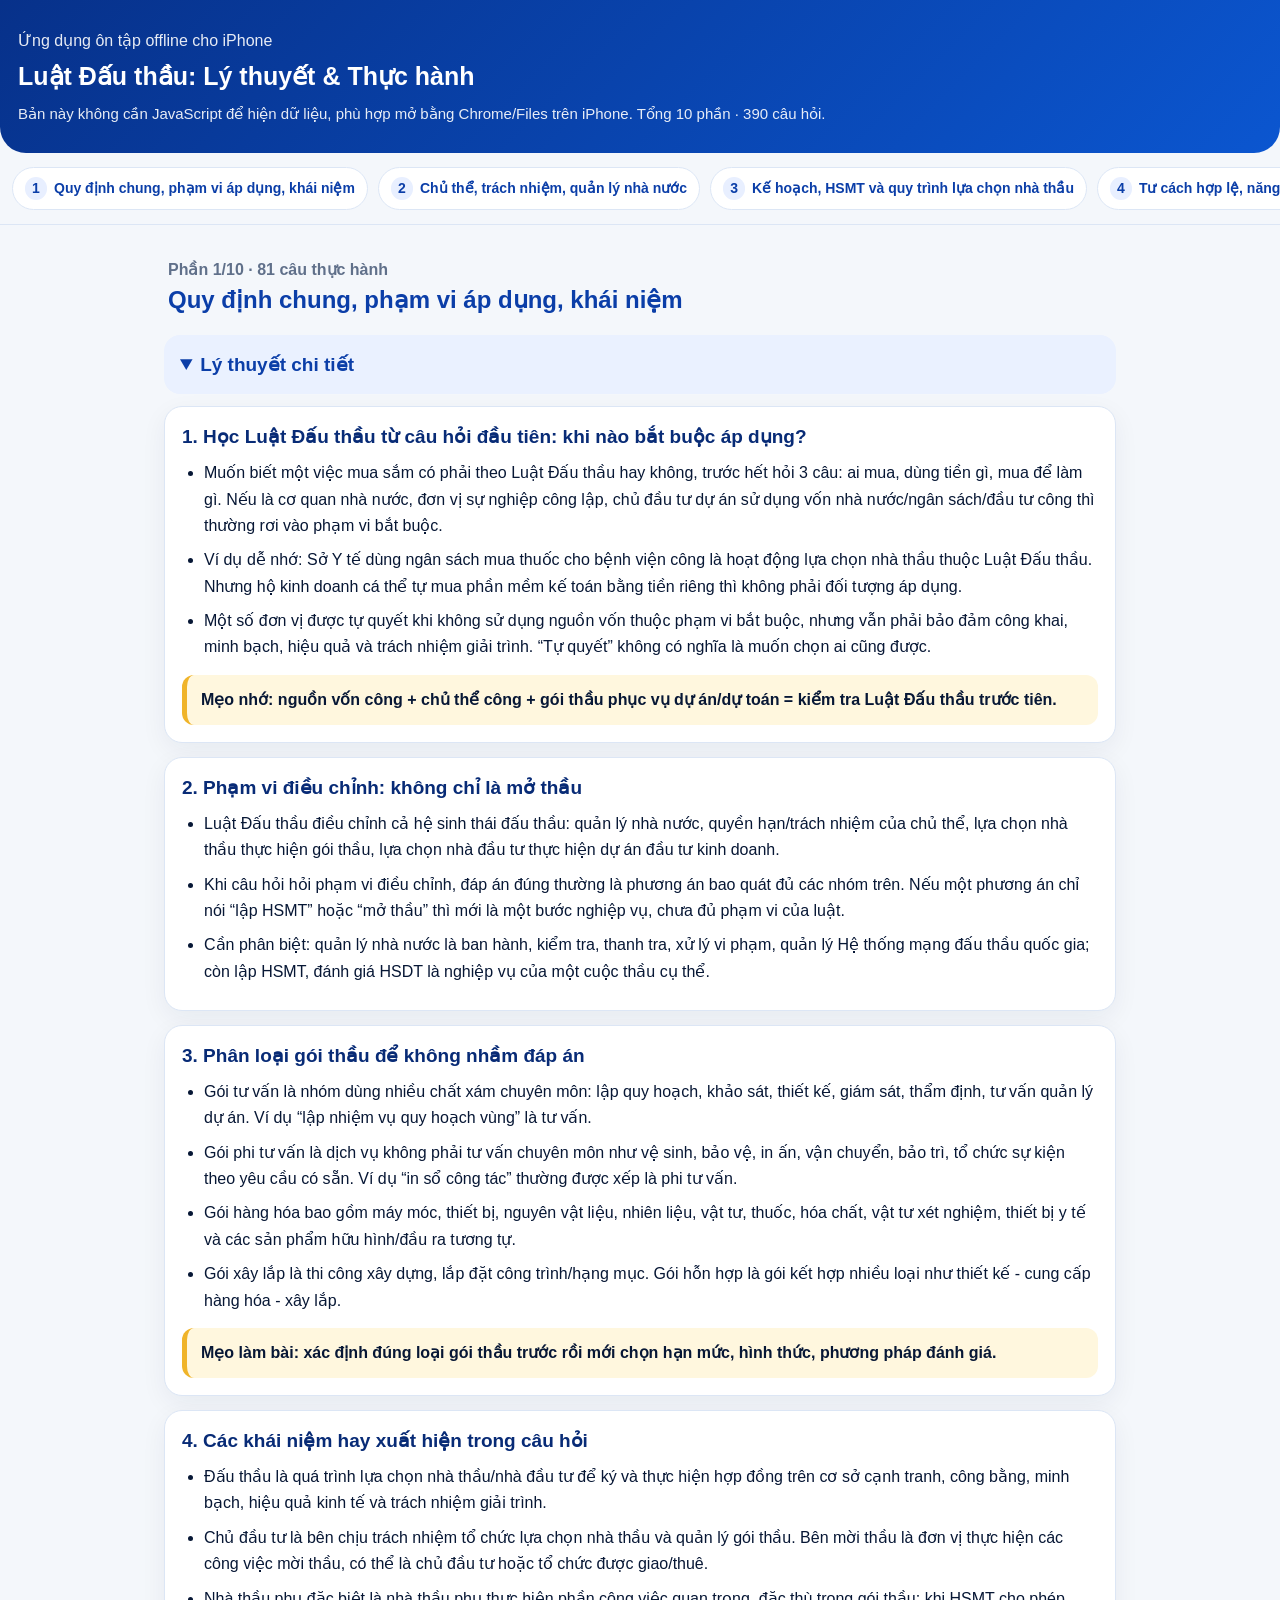
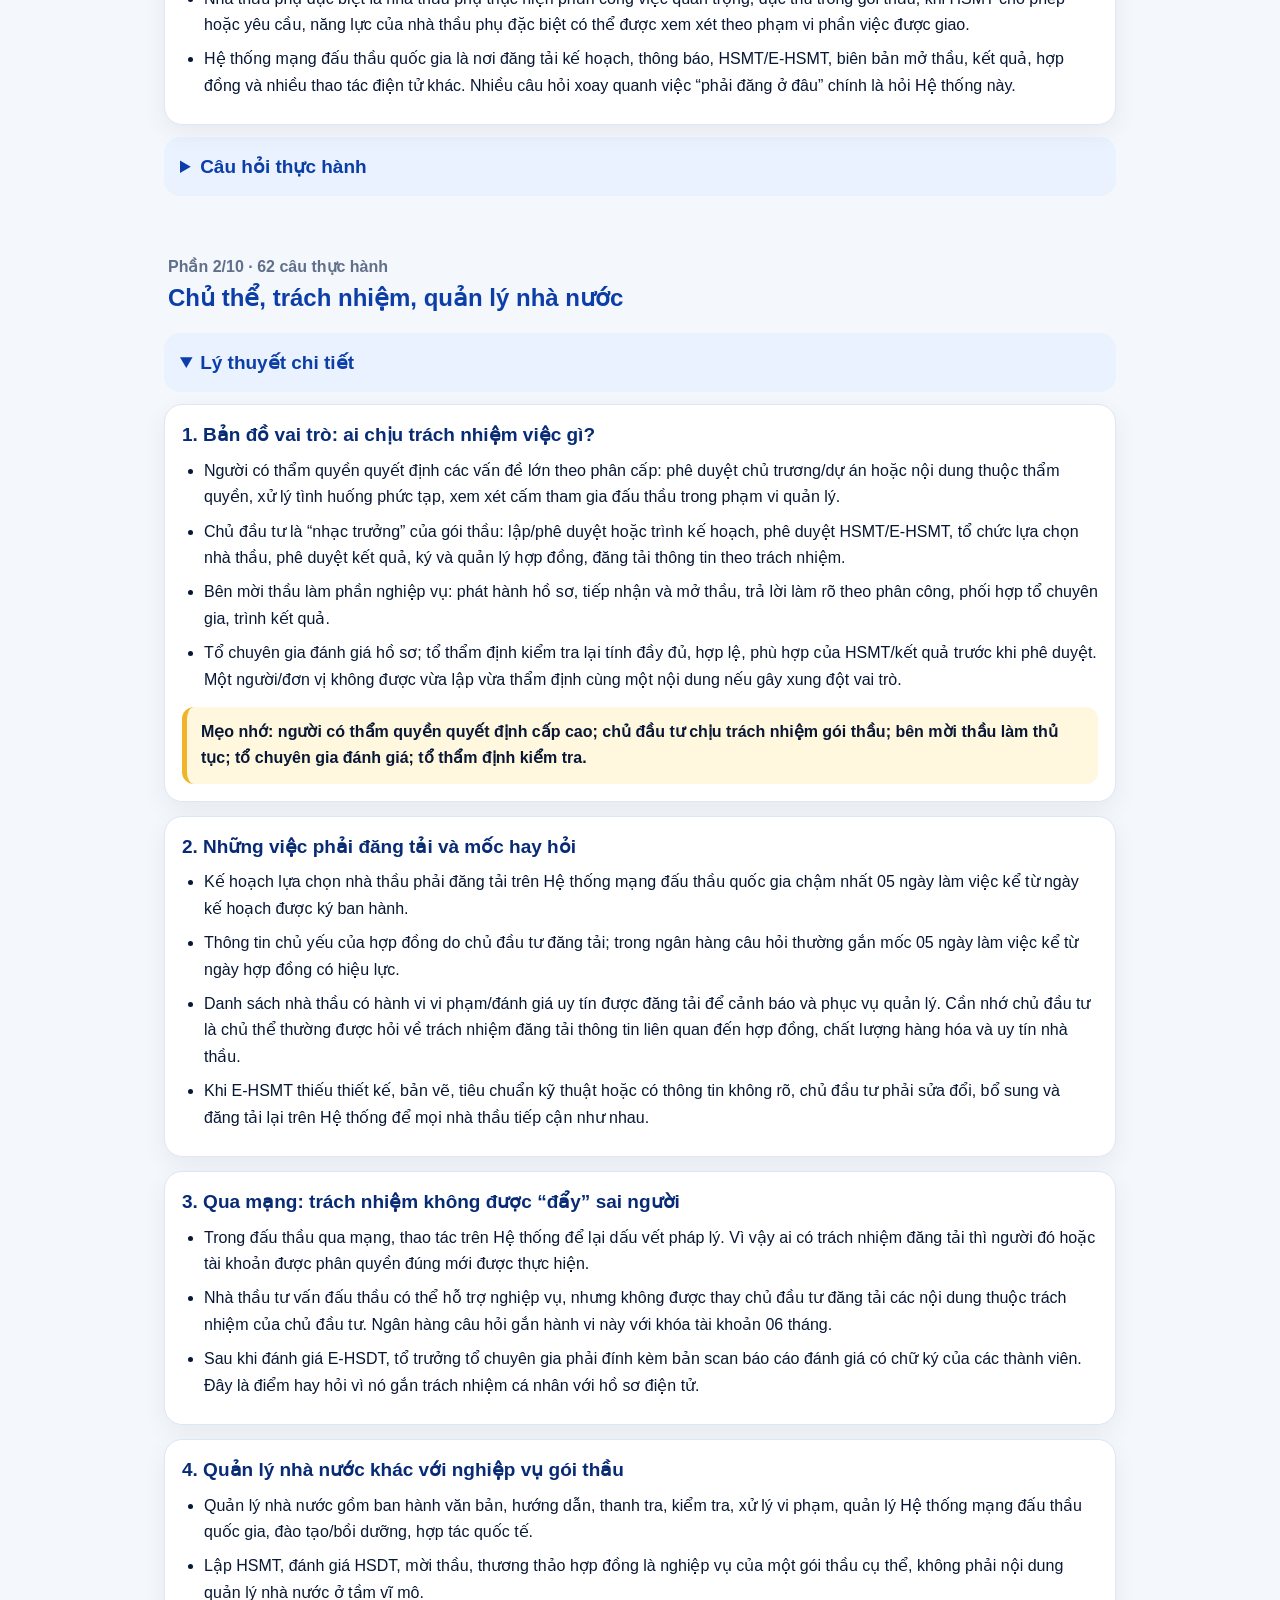
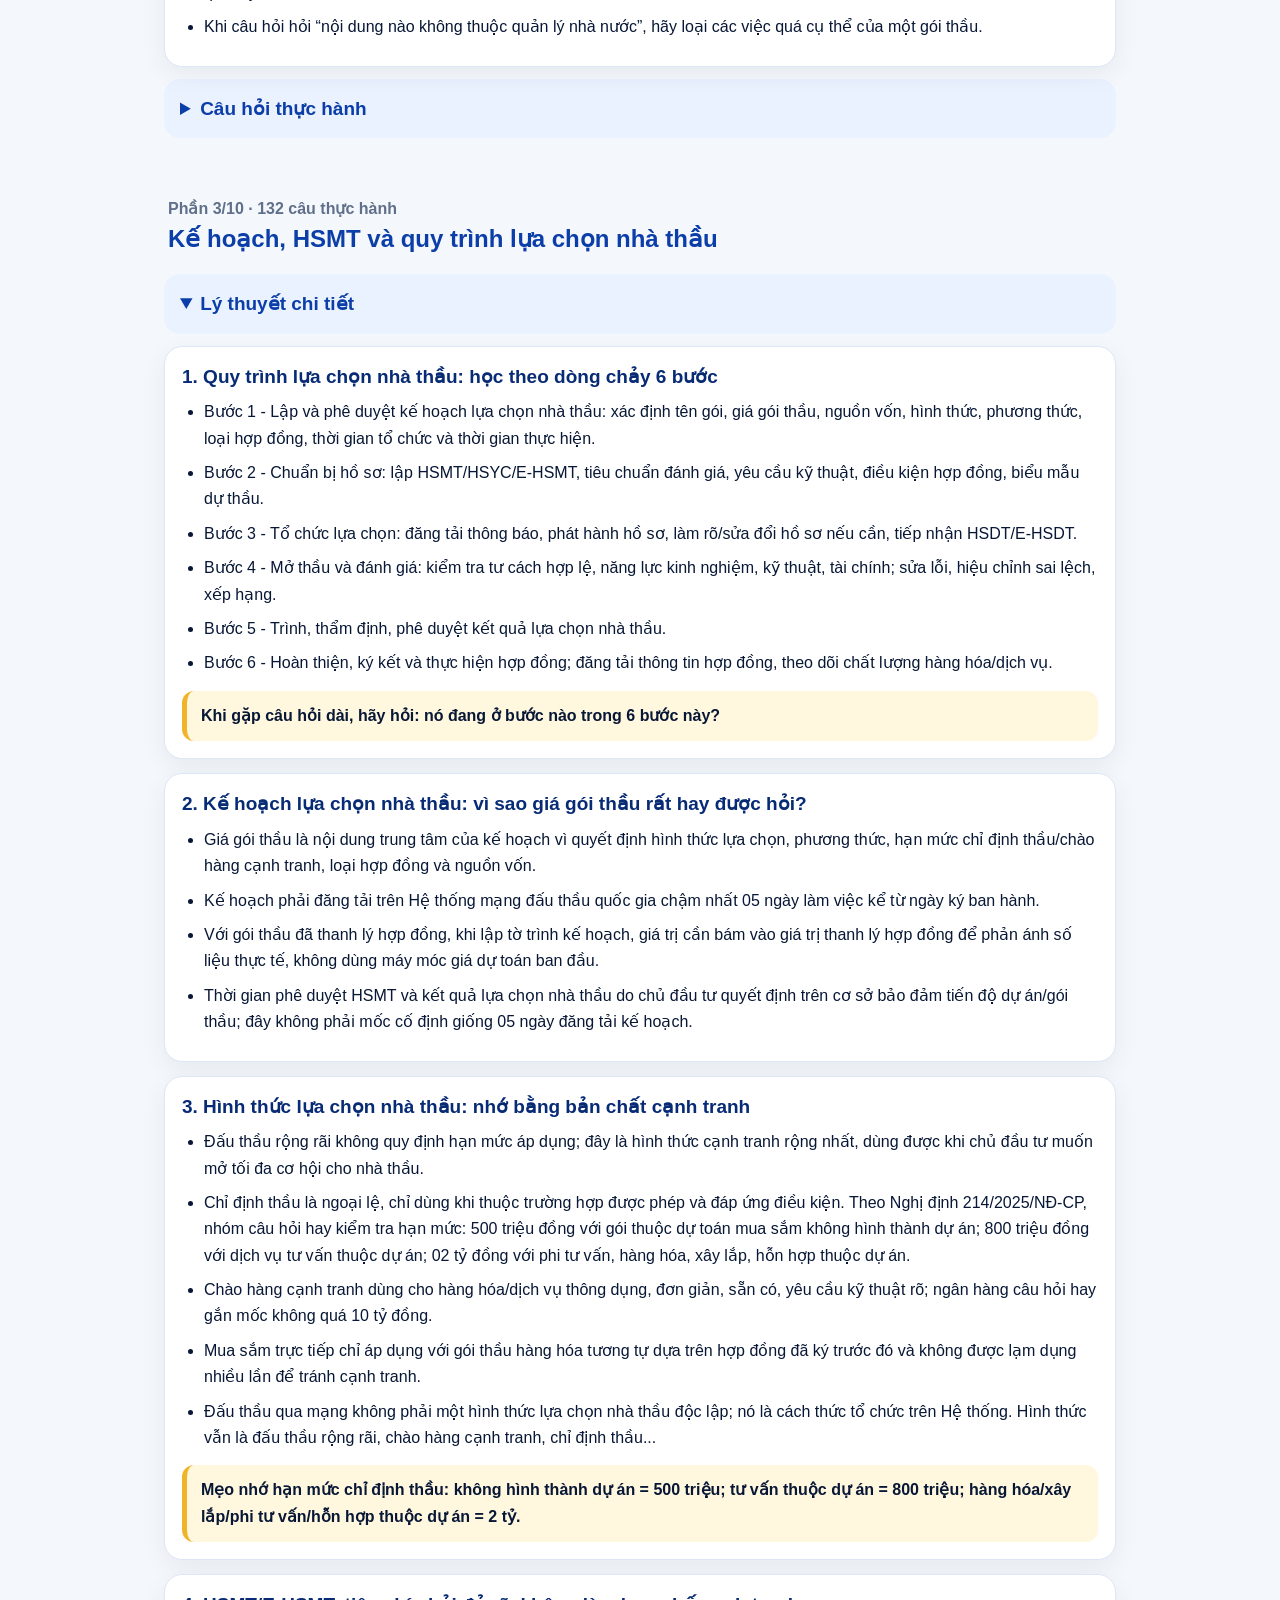
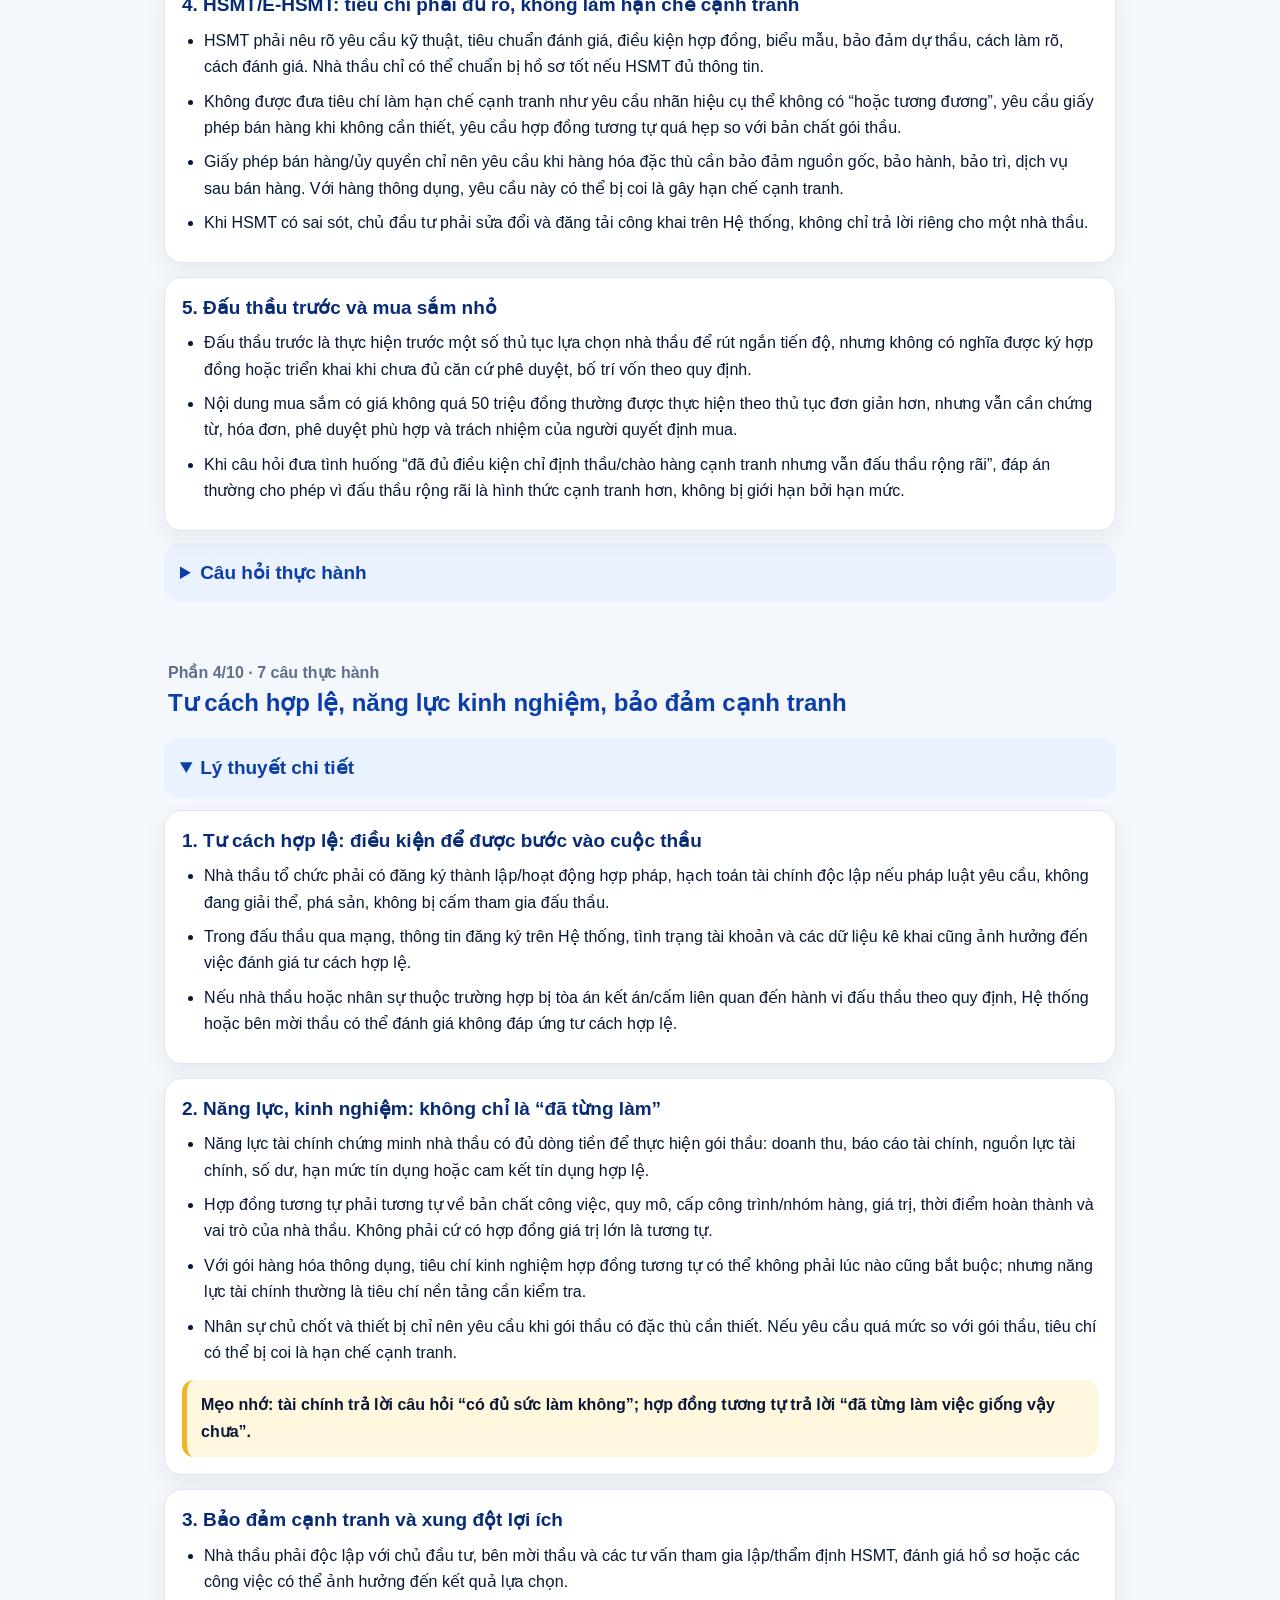
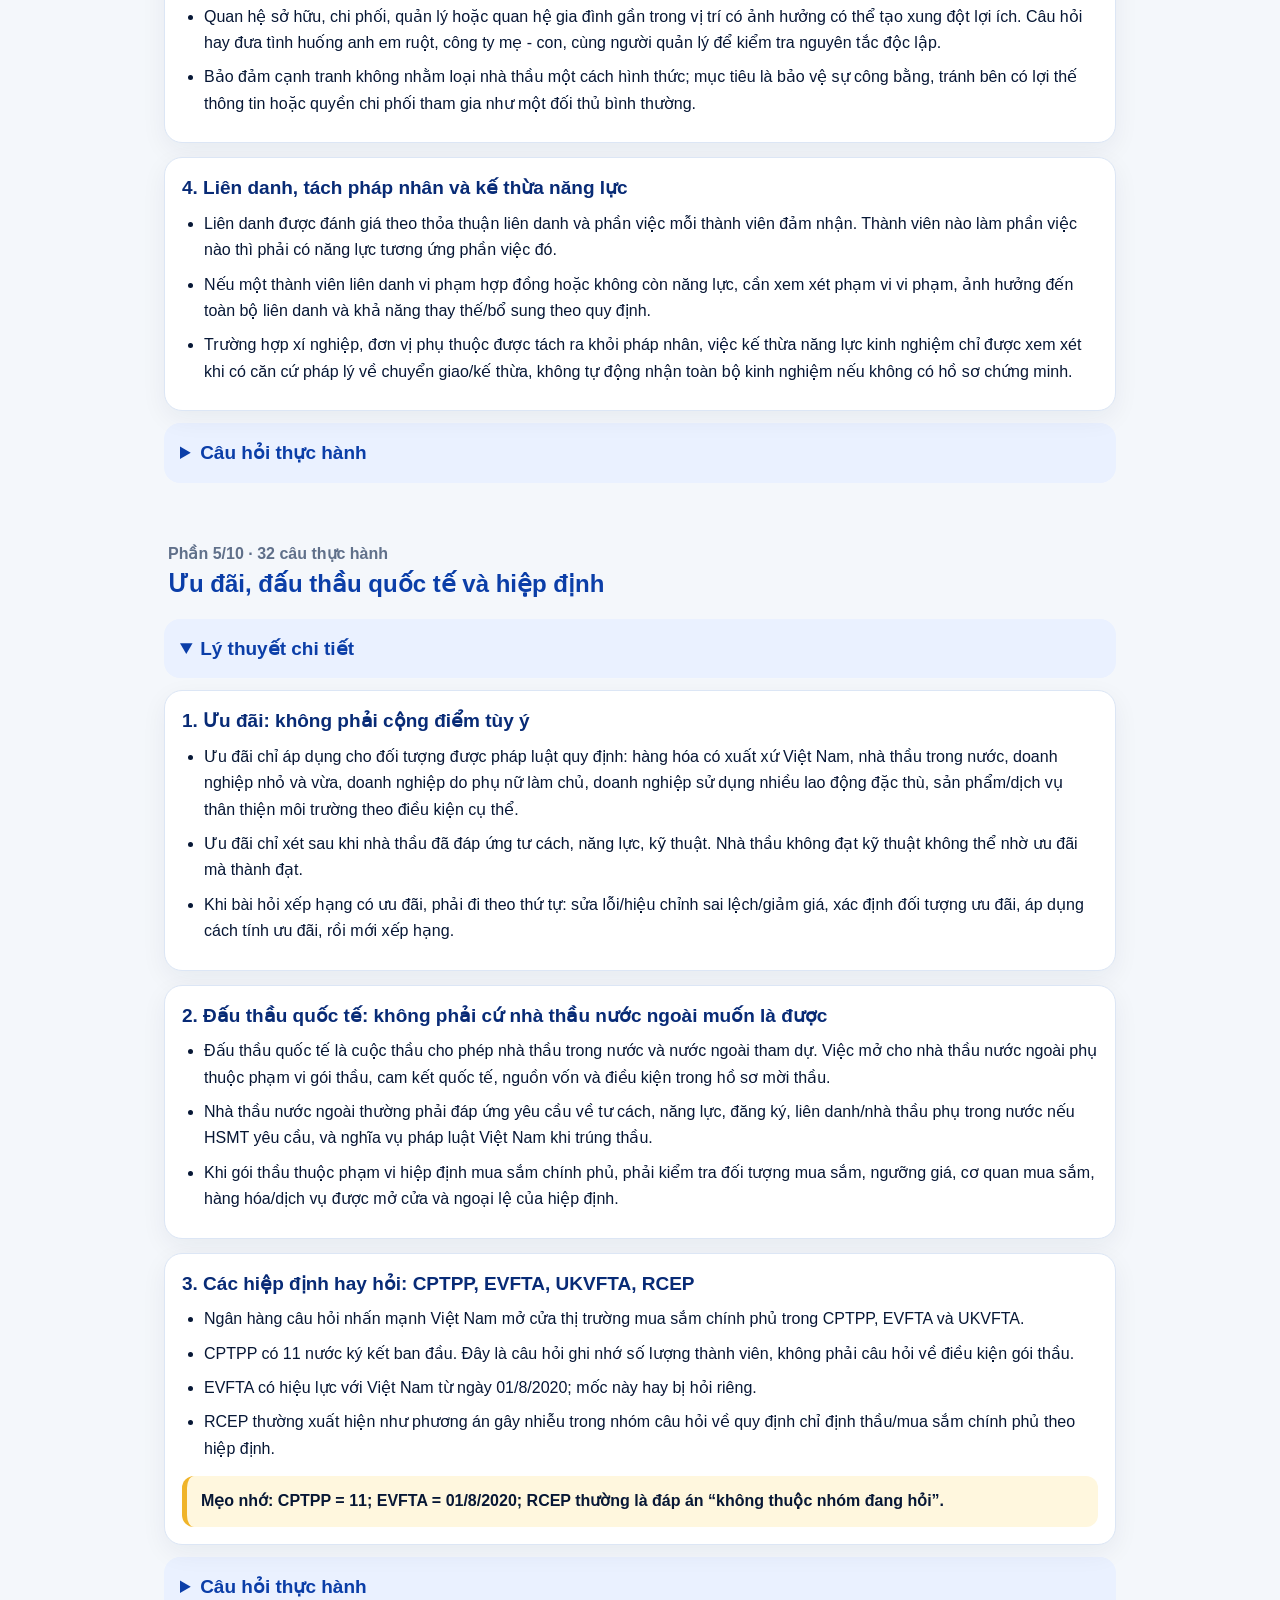
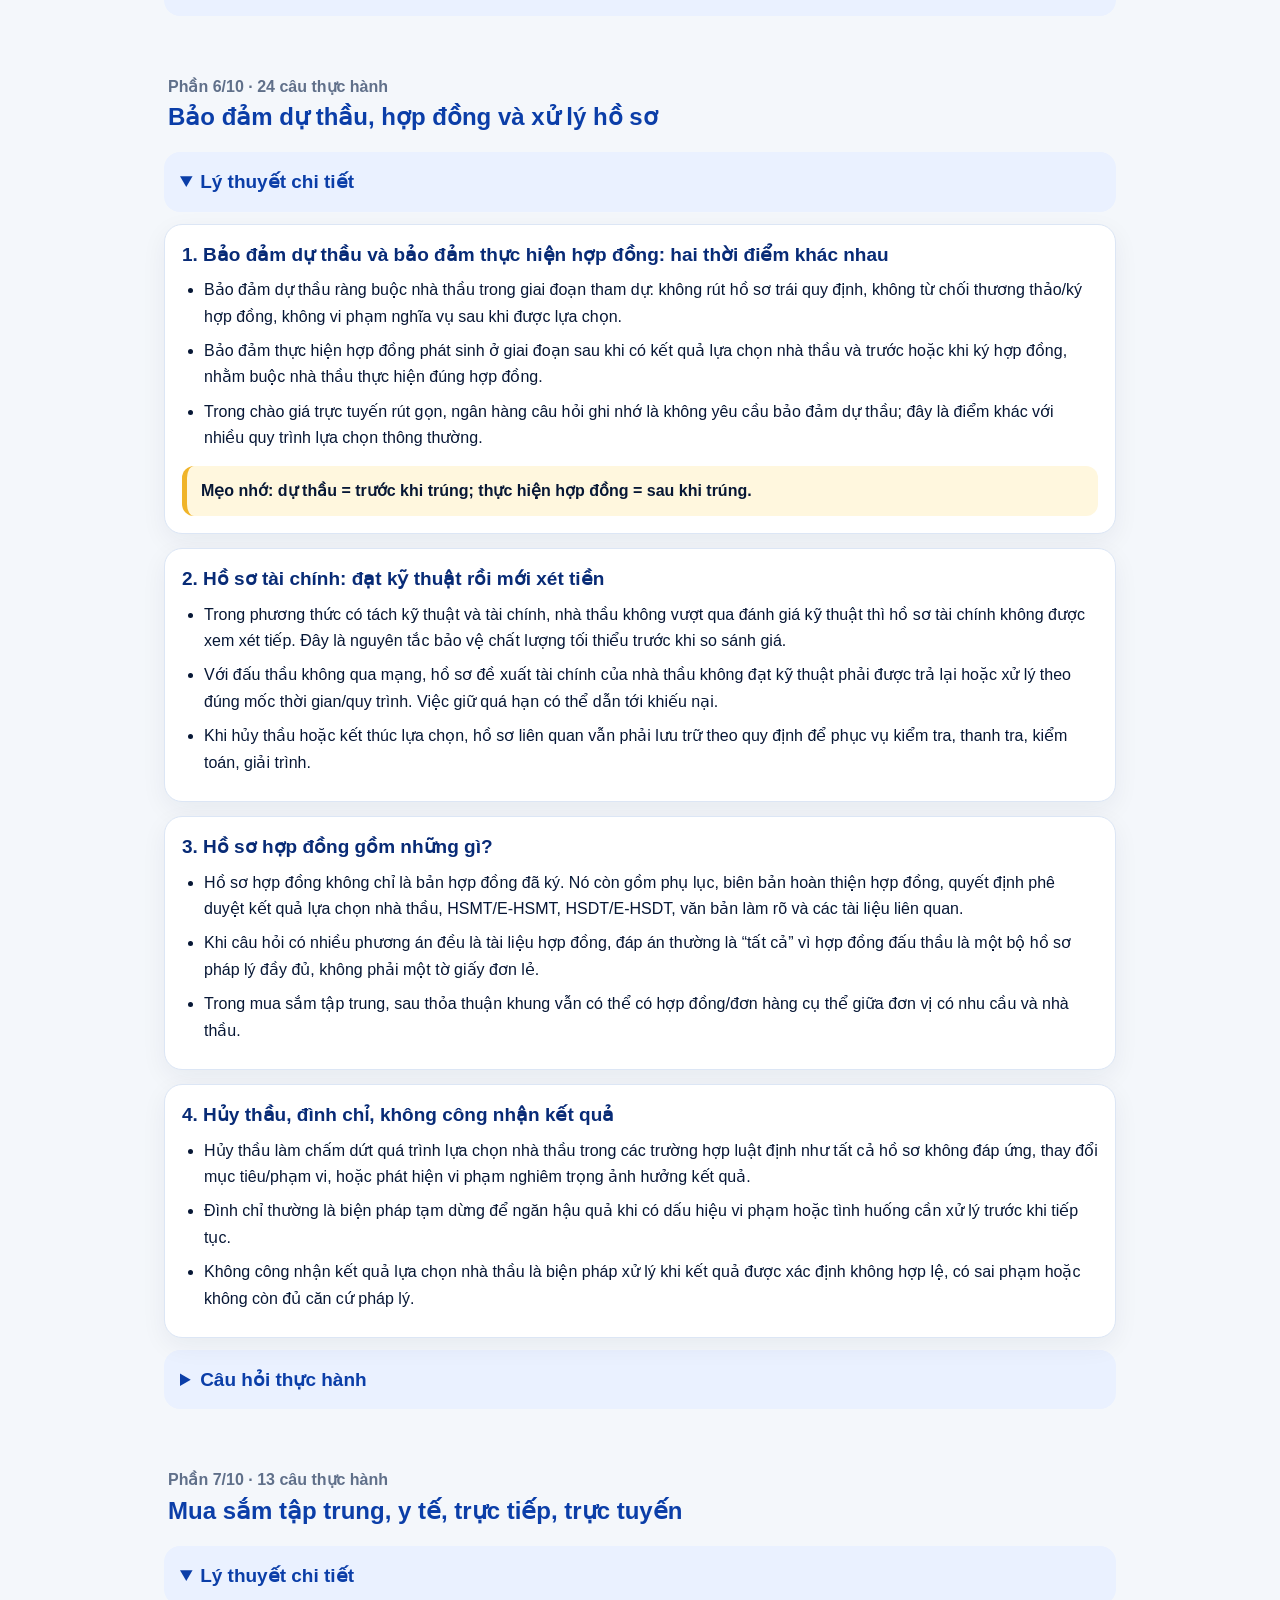
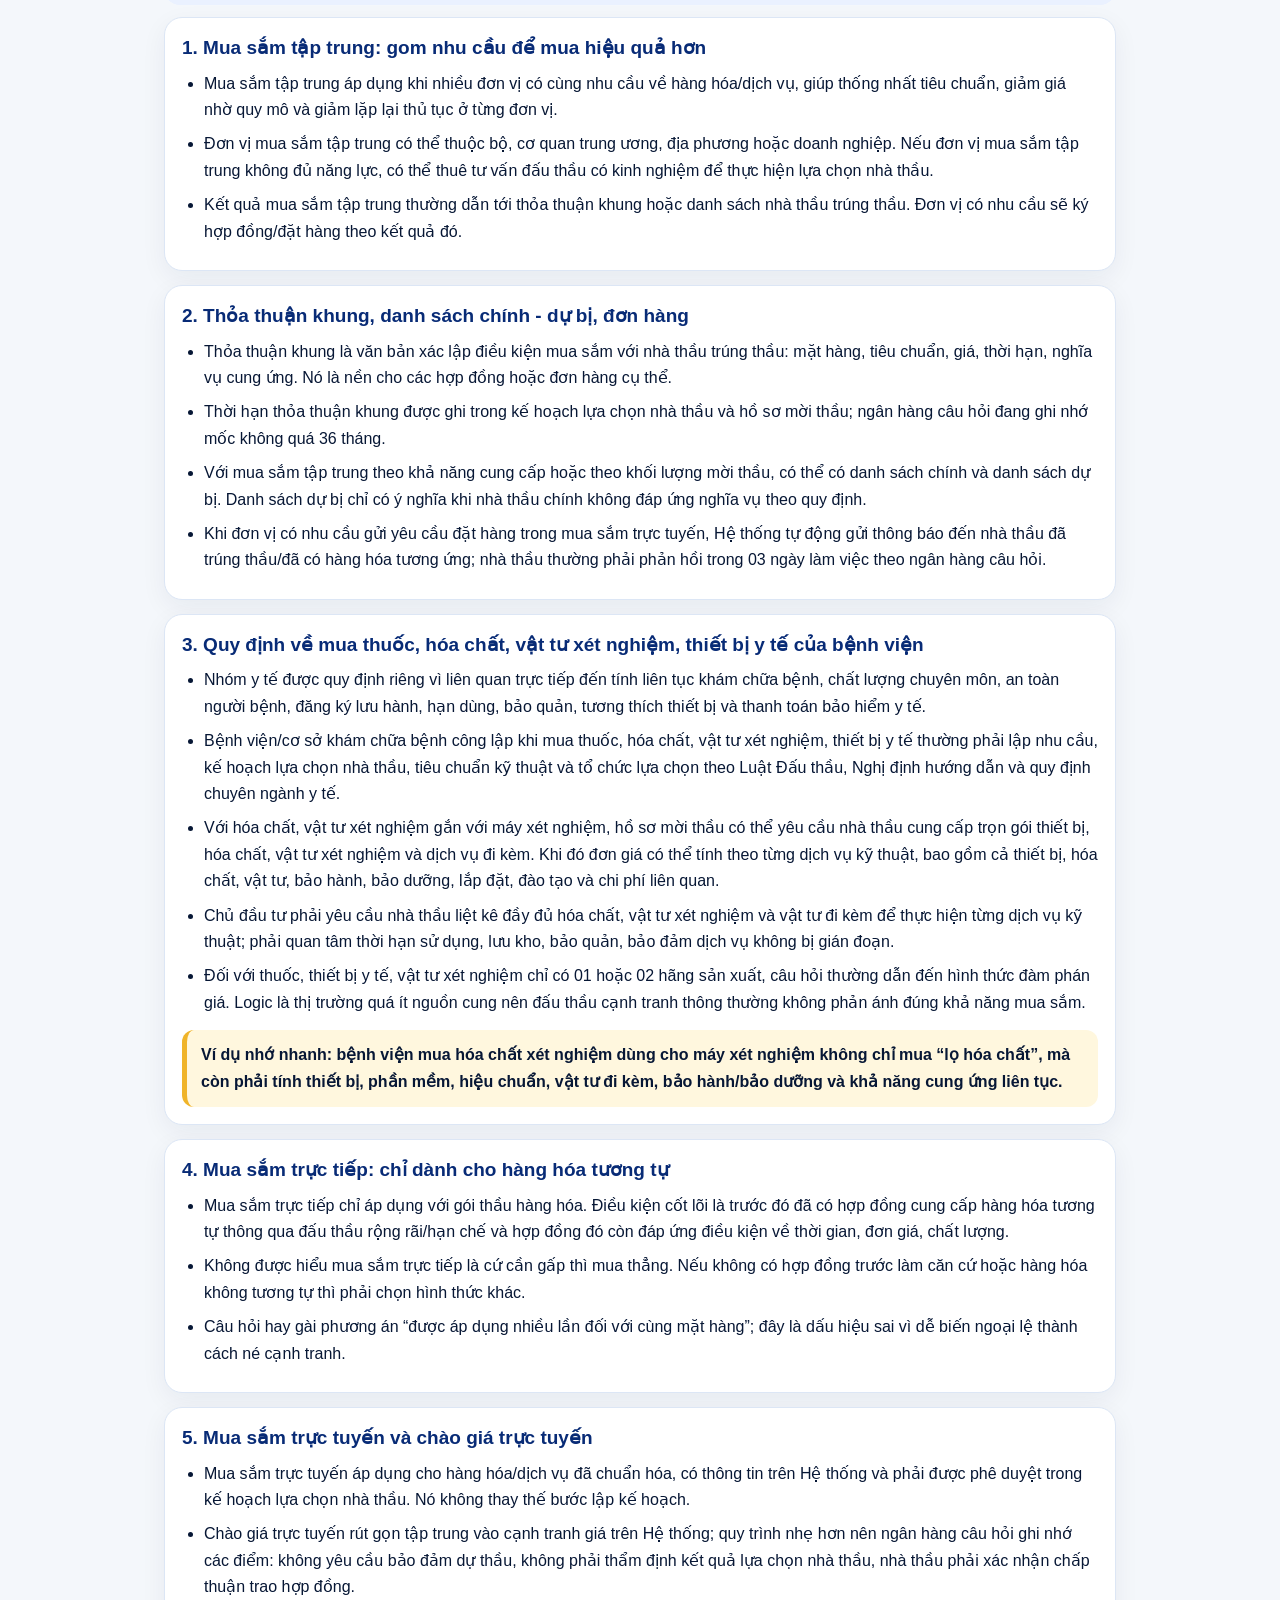
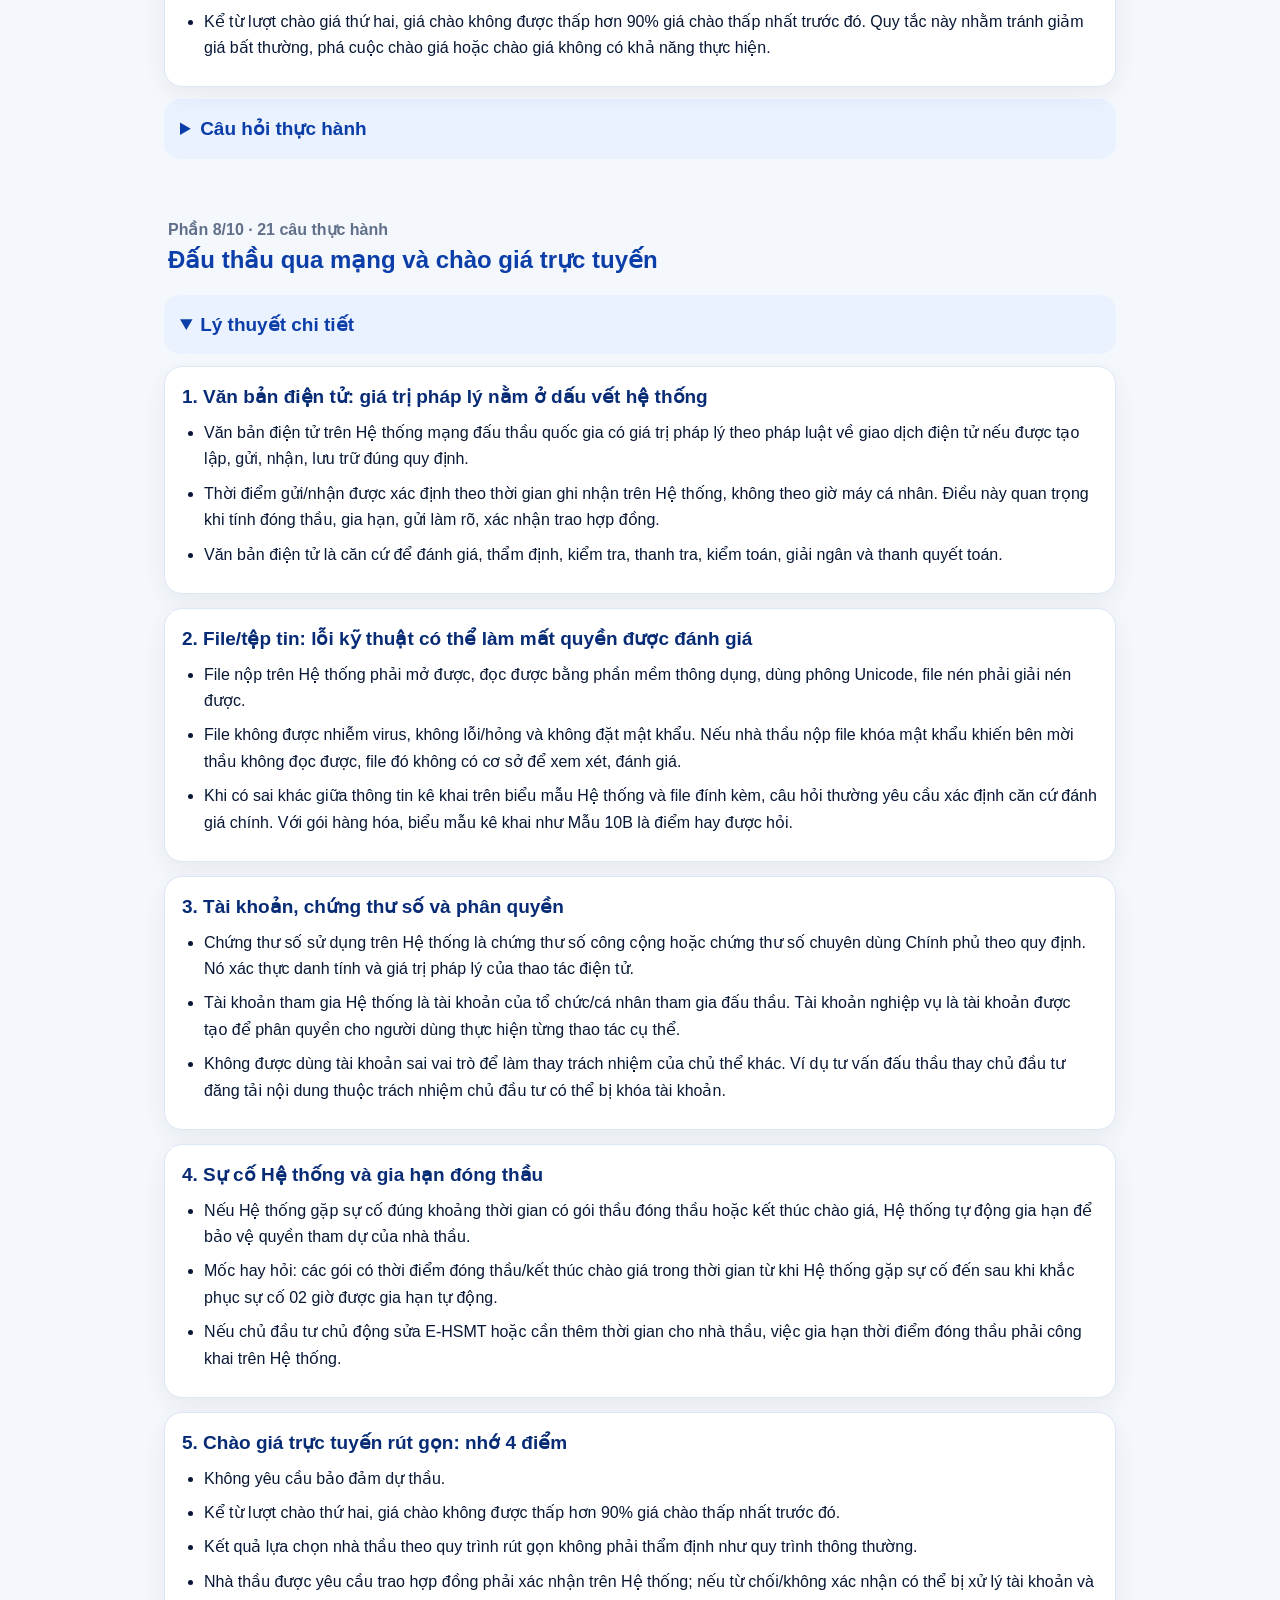
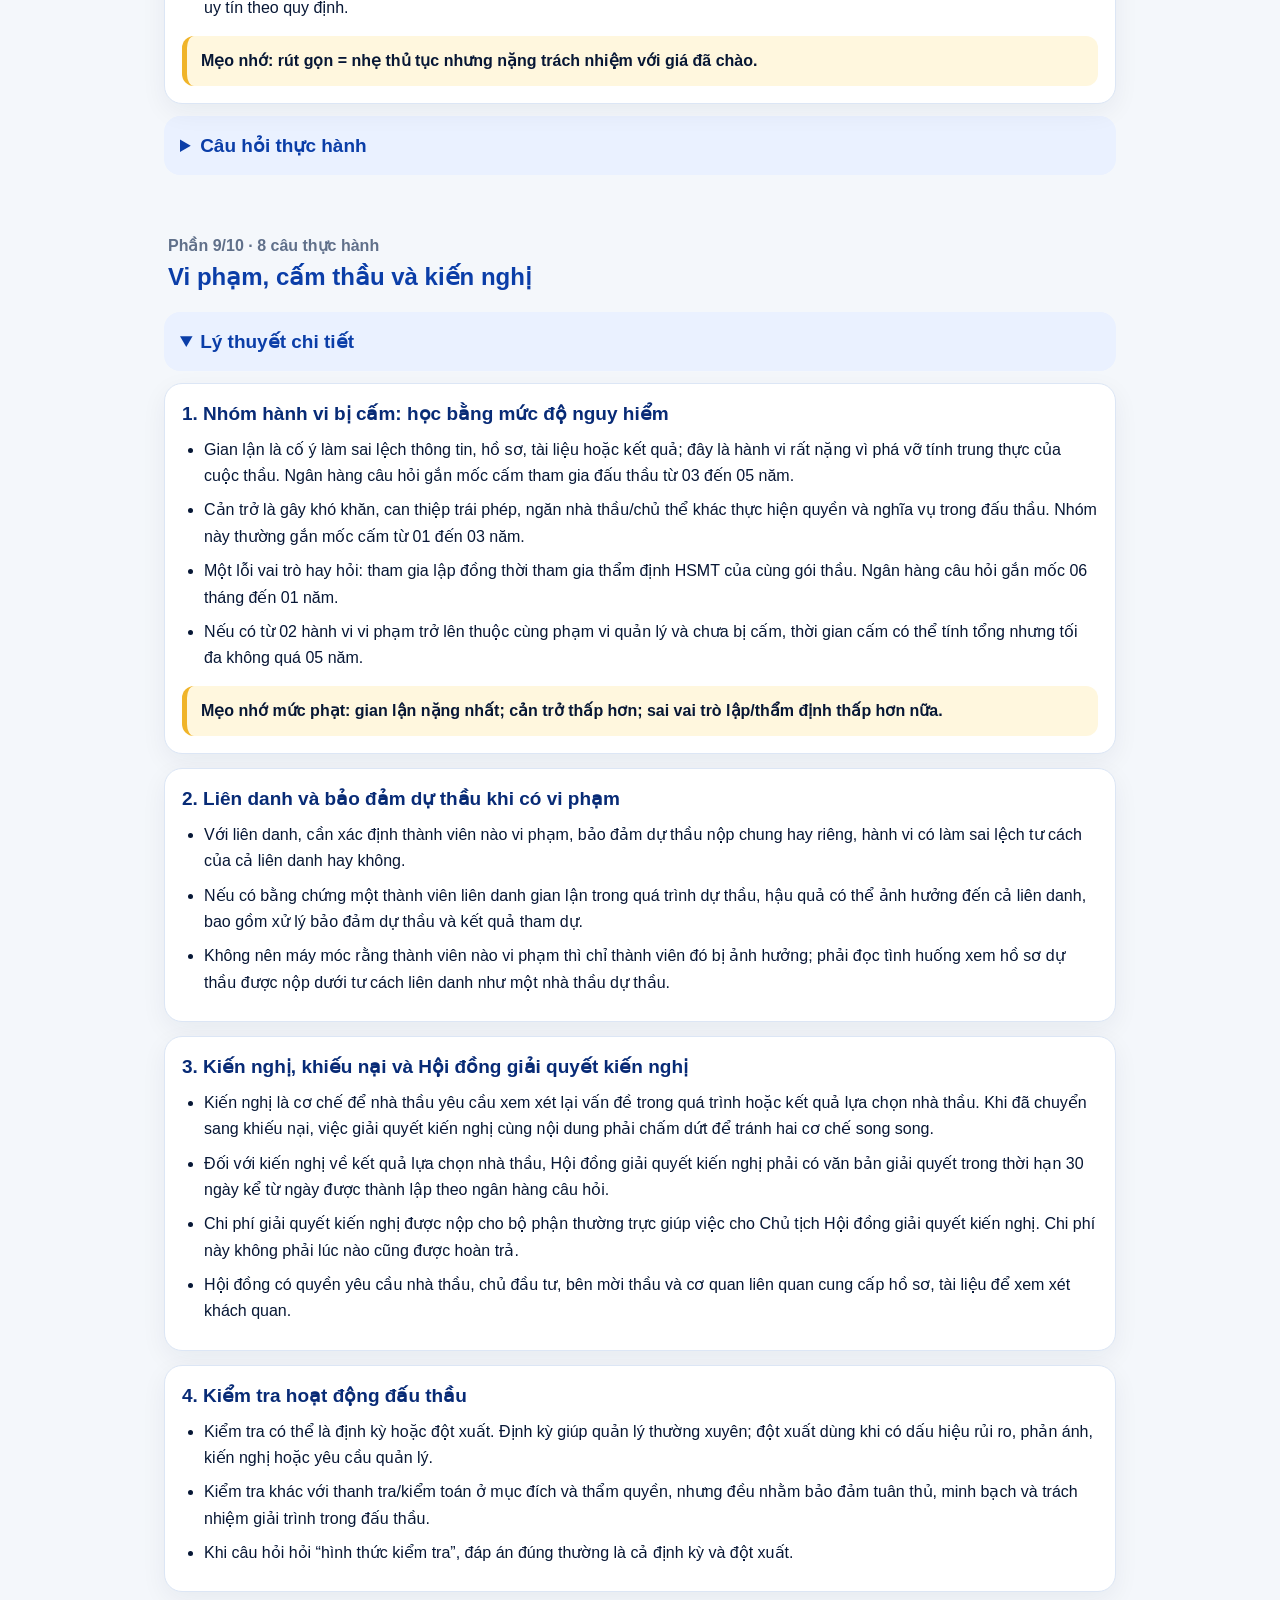
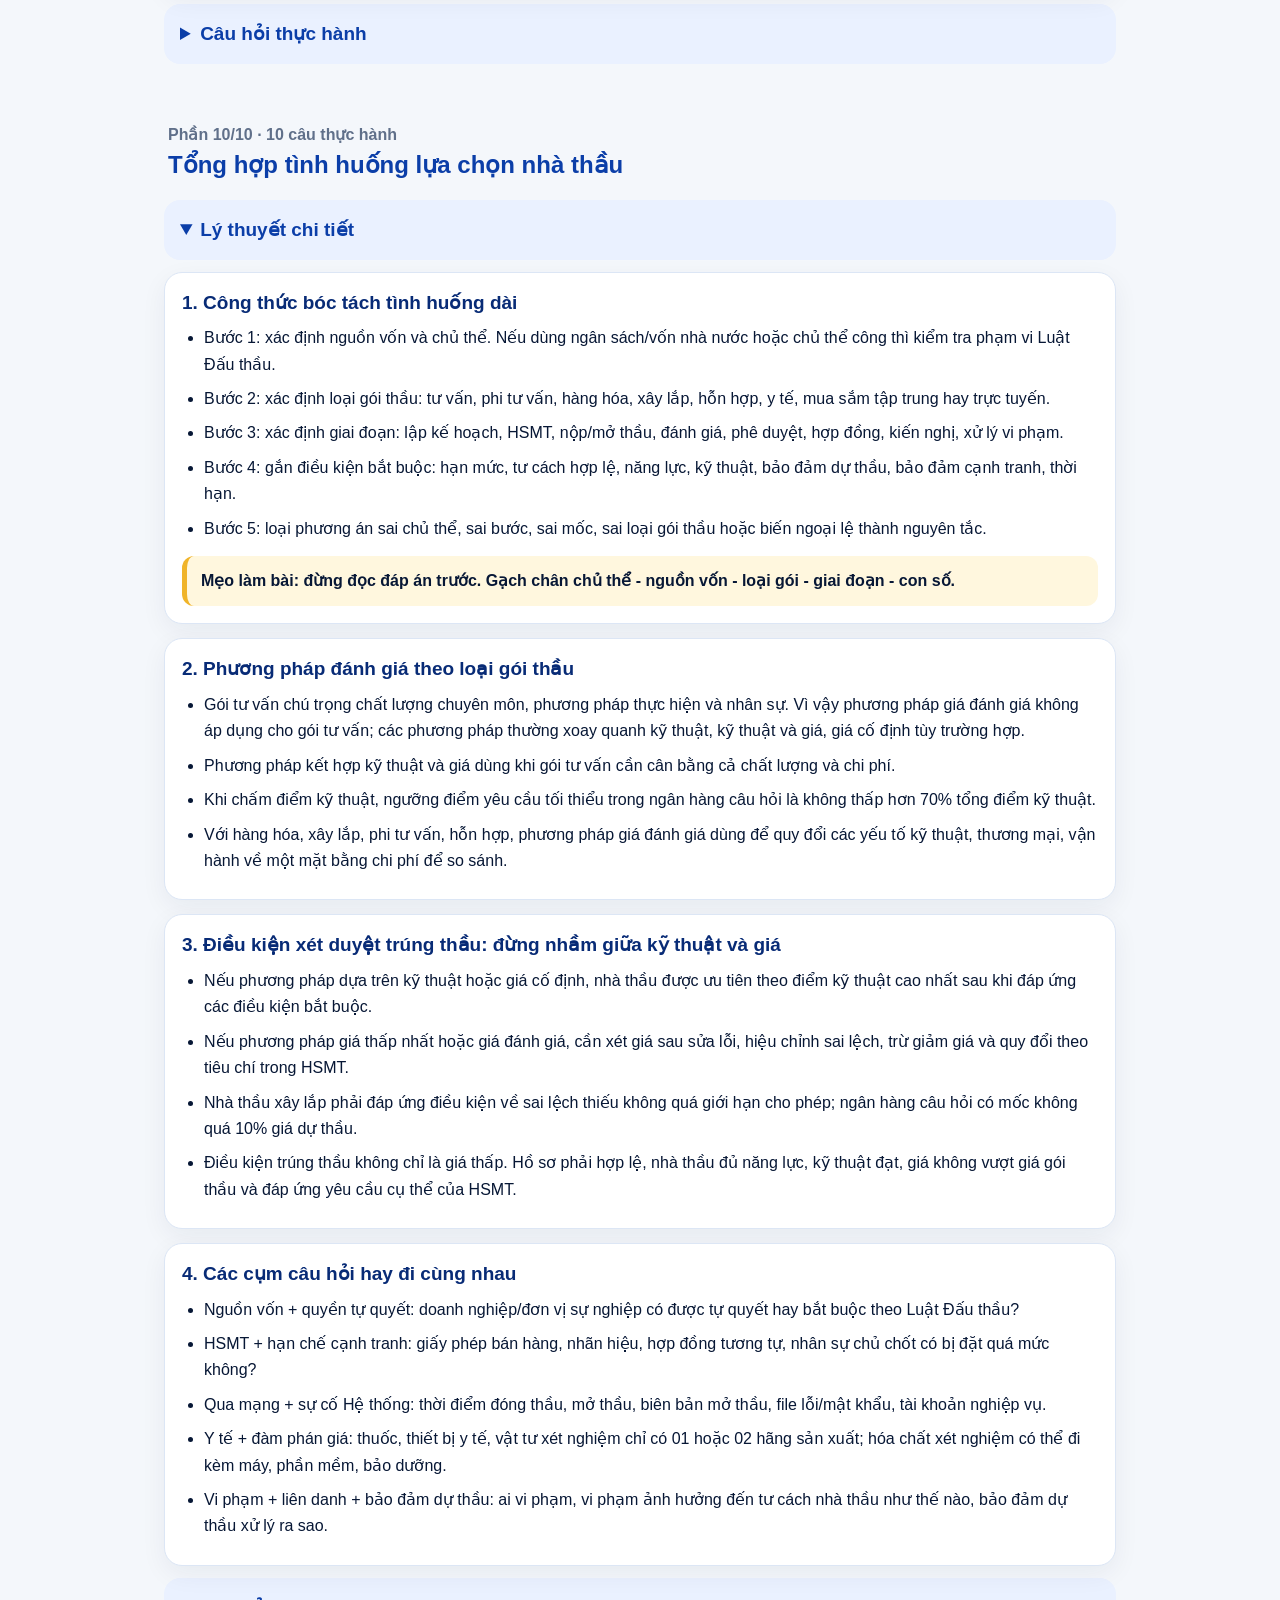
==== on-tap-luat-dau-thau-iphone.html @ 1153bdd1 "Initial commit: on tap Luat dau thau 2026" ====
<!doctype html>
<html lang="vi">
<head>
  <meta charset="UTF-8">
  <meta name="viewport" content="width=device-width, initial-scale=1, viewport-fit=cover">
  <title>Ôn tập Luật Đấu thầu - iPhone</title>
  <style>
    :root {
      --blue:#0b3ea8; --ink:#071735; --muted:#60708a; --line:#dce6f5;
      --bg:#f4f7fb; --card:#fff; --green:#0f7a4d; --green-bg:#e8f8f0;
    }
    * { box-sizing:border-box; }
    html { scroll-behavior:smooth; }
    body {
      margin:0; font-family:-apple-system,BlinkMacSystemFont,"Segoe UI",Roboto,Arial,sans-serif;
      background:var(--bg); color:var(--ink); line-height:1.65; font-size:16px;
    }
    header {
      padding:28px 18px 18px; color:white;
      background:linear-gradient(135deg,#07318a,#0b56d0);
      border-bottom-left-radius:26px; border-bottom-right-radius:26px;
    }
    header p { margin:0 0 8px; opacity:.9; }
    h1 { margin:0; font-size:25px; line-height:1.18; }
    .sub { margin-top:10px; font-size:15px; }
    .nav {
      display:flex; gap:10px; overflow:auto; padding:14px 12px; position:sticky; top:0;
      background:rgba(244,247,251,.96); backdrop-filter:blur(12px); z-index:5; border-bottom:1px solid var(--line);
    }
    .nav a {
      flex:0 0 auto; display:flex; align-items:center; gap:7px; text-decoration:none; color:var(--blue);
      background:#fff; border:1px solid var(--line); border-radius:999px; padding:9px 12px; font-weight:700; font-size:14px;
    }
    .nav span { background:#e8efff; border-radius:999px; min-width:22px; text-align:center; }
    main { padding:14px; max-width:980px; margin:0 auto; }
    .topic { margin:0 0 28px; scroll-margin-top:82px; }
    .topic-head { padding:18px 4px 8px; }
    .topic-head p { margin:0; color:var(--muted); font-weight:700; }
    h2 { margin:2px 0 0; color:var(--blue); font-size:24px; line-height:1.25; }
    .section-title {
      cursor:pointer; padding:14px 16px; margin:12px 0; border-radius:16px;
      background:#eaf1ff; color:var(--blue); font-size:19px; font-weight:800;
    }
    .grid,.questions { display:grid; gap:14px; }
    .card {
      background:var(--card); border:1px solid var(--line); border-radius:18px; padding:17px;
      box-shadow:0 8px 26px rgba(18,38,72,.06);
    }
    .card h3 { margin:0 0 10px; color:#082b76; font-size:19px; line-height:1.35; }
    ul,ol { padding-left:22px; margin:8px 0 0; }
    li { margin:8px 0; }
    .note {
      margin:14px 0 0; padding:12px 14px; background:#fff7de; border-left:5px solid #f0b429; border-radius:12px;
      font-weight:650;
    }
    .source { margin:0 0 8px; color:var(--muted); font-size:13px; }
    .options { list-style:none; padding:0; }
    .options li {
      padding:11px 12px; border:1px solid var(--line); border-radius:13px; background:#fafcff;
    }
    .answer-box {
      margin-top:12px; padding:0; border-radius:14px; background:var(--green-bg); border:1px solid #bde8d2;
    }
    .answer-box summary {
      cursor:pointer; padding:12px 14px; color:var(--green); font-weight:800;
    }
    .answer-box p { margin:0; padding:0 14px 12px; color:#075238; }
    .answer-box[open] summary { border-bottom:1px solid #bde8d2; margin-bottom:10px; }
    .answer { border-color:#80d3a9 !important; background:#effbf5 !important; }
    footer { text-align:center; color:var(--muted); padding:22px 14px 32px; }
  </style>
</head>
<body>
  <header>
    <p>Ứng dụng ôn tập offline cho iPhone</p>
    <h1>Luật Đấu thầu: Lý thuyết & Thực hành</h1>
    <p class="sub">Bản này không cần JavaScript để hiện dữ liệu, phù hợp mở bằng Chrome/Files trên iPhone. Tổng 10 phần · 390 câu hỏi.</p>
  </header>
  <nav class="nav"><a href="#topic-1"><span>1</span>Quy định chung, phạm vi áp dụng, khái niệm</a><a href="#topic-2"><span>2</span>Chủ thể, trách nhiệm, quản lý nhà nước</a><a href="#topic-3"><span>3</span>Kế hoạch, HSMT và quy trình lựa chọn nhà thầu</a><a href="#topic-4"><span>4</span>Tư cách hợp lệ, năng lực kinh nghiệm, bảo đảm cạnh tranh</a><a href="#topic-5"><span>5</span>Ưu đãi, đấu thầu quốc tế và hiệp định</a><a href="#topic-6"><span>6</span>Bảo đảm dự thầu, hợp đồng và xử lý hồ sơ</a><a href="#topic-7"><span>7</span>Mua sắm tập trung, y tế, trực tiếp, trực tuyến</a><a href="#topic-8"><span>8</span>Đấu thầu qua mạng và chào giá trực tuyến</a><a href="#topic-9"><span>9</span>Vi phạm, cấm thầu và kiến nghị</a><a href="#topic-10"><span>10</span>Tổng hợp tình huống lựa chọn nhà thầu</a></nav>
  <main>
            <section class="topic" id="topic-1">
              <div class="topic-head">
                <p>Phần 1/10 · 81 câu thực hành</p>
                <h2>Quy định chung, phạm vi áp dụng, khái niệm</h2>
              </div>
              <details open>
                <summary class="section-title">Lý thuyết chi tiết</summary>
                <div class="grid">
                <article class="card theory-card">
                  <h3>1. Học Luật Đấu thầu từ câu hỏi đầu tiên: khi nào bắt buộc áp dụng?</h3>
                  <ul><li>Muốn biết một việc mua sắm có phải theo Luật Đấu thầu hay không, trước hết hỏi 3 câu: ai mua, dùng tiền gì, mua để làm gì. Nếu là cơ quan nhà nước, đơn vị sự nghiệp công lập, chủ đầu tư dự án sử dụng vốn nhà nước/ngân sách/đầu tư công thì thường rơi vào phạm vi bắt buộc.</li><li>Ví dụ dễ nhớ: Sở Y tế dùng ngân sách mua thuốc cho bệnh viện công là hoạt động lựa chọn nhà thầu thuộc Luật Đấu thầu. Nhưng hộ kinh doanh cá thể tự mua phần mềm kế toán bằng tiền riêng thì không phải đối tượng áp dụng.</li><li>Một số đơn vị được tự quyết khi không sử dụng nguồn vốn thuộc phạm vi bắt buộc, nhưng vẫn phải bảo đảm công khai, minh bạch, hiệu quả và trách nhiệm giải trình. “Tự quyết” không có nghĩa là muốn chọn ai cũng được.</li></ul>
                  <p class="note">Mẹo nhớ: nguồn vốn công + chủ thể công + gói thầu phục vụ dự án/dự toán = kiểm tra Luật Đấu thầu trước tiên.</p>
                </article>
                
                <article class="card theory-card">
                  <h3>2. Phạm vi điều chỉnh: không chỉ là mở thầu</h3>
                  <ul><li>Luật Đấu thầu điều chỉnh cả hệ sinh thái đấu thầu: quản lý nhà nước, quyền hạn/trách nhiệm của chủ thể, lựa chọn nhà thầu thực hiện gói thầu, lựa chọn nhà đầu tư thực hiện dự án đầu tư kinh doanh.</li><li>Khi câu hỏi hỏi phạm vi điều chỉnh, đáp án đúng thường là phương án bao quát đủ các nhóm trên. Nếu một phương án chỉ nói “lập HSMT” hoặc “mở thầu” thì mới là một bước nghiệp vụ, chưa đủ phạm vi của luật.</li><li>Cần phân biệt: quản lý nhà nước là ban hành, kiểm tra, thanh tra, xử lý vi phạm, quản lý Hệ thống mạng đấu thầu quốc gia; còn lập HSMT, đánh giá HSDT là nghiệp vụ của một cuộc thầu cụ thể.</li></ul>
                  
                </article>
                
                <article class="card theory-card">
                  <h3>3. Phân loại gói thầu để không nhầm đáp án</h3>
                  <ul><li>Gói tư vấn là nhóm dùng nhiều chất xám chuyên môn: lập quy hoạch, khảo sát, thiết kế, giám sát, thẩm định, tư vấn quản lý dự án. Ví dụ “lập nhiệm vụ quy hoạch vùng” là tư vấn.</li><li>Gói phi tư vấn là dịch vụ không phải tư vấn chuyên môn như vệ sinh, bảo vệ, in ấn, vận chuyển, bảo trì, tổ chức sự kiện theo yêu cầu có sẵn. Ví dụ “in sổ công tác” thường được xếp là phi tư vấn.</li><li>Gói hàng hóa bao gồm máy móc, thiết bị, nguyên vật liệu, nhiên liệu, vật tư, thuốc, hóa chất, vật tư xét nghiệm, thiết bị y tế và các sản phẩm hữu hình/đầu ra tương tự.</li><li>Gói xây lắp là thi công xây dựng, lắp đặt công trình/hạng mục. Gói hỗn hợp là gói kết hợp nhiều loại như thiết kế - cung cấp hàng hóa - xây lắp.</li></ul>
                  <p class="note">Mẹo làm bài: xác định đúng loại gói thầu trước rồi mới chọn hạn mức, hình thức, phương pháp đánh giá.</p>
                </article>
                
                <article class="card theory-card">
                  <h3>4. Các khái niệm hay xuất hiện trong câu hỏi</h3>
                  <ul><li>Đấu thầu là quá trình lựa chọn nhà thầu/nhà đầu tư để ký và thực hiện hợp đồng trên cơ sở cạnh tranh, công bằng, minh bạch, hiệu quả kinh tế và trách nhiệm giải trình.</li><li>Chủ đầu tư là bên chịu trách nhiệm tổ chức lựa chọn nhà thầu và quản lý gói thầu. Bên mời thầu là đơn vị thực hiện các công việc mời thầu, có thể là chủ đầu tư hoặc tổ chức được giao/thuê.</li><li>Nhà thầu phụ đặc biệt là nhà thầu phụ thực hiện phần công việc quan trọng, đặc thù trong gói thầu; khi HSMT cho phép hoặc yêu cầu, năng lực của nhà thầu phụ đặc biệt có thể được xem xét theo phạm vi phần việc được giao.</li><li>Hệ thống mạng đấu thầu quốc gia là nơi đăng tải kế hoạch, thông báo, HSMT/E-HSMT, biên bản mở thầu, kết quả, hợp đồng và nhiều thao tác điện tử khác. Nhiều câu hỏi xoay quanh việc “phải đăng ở đâu” chính là hỏi Hệ thống này.</li></ul>
                  
                </article>
                </div>
              </details>
              <details>
                <summary class="section-title">Câu hỏi thực hành</summary>
                <div class="questions">
                <article class="card question-card">
                  <p class="source">Chủ đề (1.1-Quy định chung) - Luật Đấu thầu · Nguồn: DauThau_Dap an 1-2-3-4-5.pdf · Câu gốc: 1</p>
                  <h3>Câu 1. Trường hợp nào sau đây bắt buộc phải lựa chọn nhà thầu theo quy định tại Luật Đấu thầu?</h3>
                  <ol class="options"><li class="answer"><b>A.</b> Gói thầu thuộc dự án sử dụng vốn ngân sách nhà nước của cơ quan nhà nước</li><li class=""><b>B.</b> Lựa chọn nhà thầu của doanh nghiệp nhà nước không sử dụng vốn ngân sách nhà nước</li><li class=""><b>C.</b> Lựa chọn nhà thầu của đơn vị sự nghiệp công lập tự bảo đảm chi thường xuyên không sử dụng ngân sách nhà nước</li><li class=""><b>D.</b> Gói thầu mua sắm điện nước, xăng dầu của cơ quan nhà nước</li></ol>
                  <details class="answer-box">
                    <summary>Xem đáp án & giải thích</summary>
                    <p><b>Đáp án đúng: A.</b></p>
                    <p>Đáp án A. Giải thích: Luật Đấu thầu bắt buộc áp dụng với gói thầu thuộc dự án sử dụng vốn ngân sách nhà nước/vốn nhà nước theo phạm vi luật định. Điểm nhận diện là nguồn vốn và chủ thể sử dụng vốn công; các giao dịch thuần túy tư nhân không mặc nhiên bị buộc theo Luật Đấu thầu.</p>
                  </details>
                </article>
                
                <article class="card question-card">
                  <p class="source">Chủ đề (1.1-Quy định chung) - Luật Đấu thầu · Nguồn: DauThau_Dap an 1-2-3-4-5.pdf · Câu gốc: 2</p>
                  <h3>Câu 2. Chọn phương án đúng về phạm vi điều chỉnh của Luật Đấu thầu?</h3>
                  <ol class="options"><li class=""><b>A.</b> Quy định về quản lý nhà nước đối với hoạt động đấu thầu</li><li class=""><b>B.</b> Quy định về thẩm quyền và trách nhiệm của các cơ quan, tổ chức, cá nhân trong hoạt động đấu thầu</li><li class=""><b>C.</b> Quy định về hoạt động lựa chọn nhà thầu thực hiện gói thầu, hoạt động lựa chọn nhà đầu tư thực hiện dự án đầu tư kinh doanh</li><li class="answer"><b>D.</b> Tất cả phương án trên đều đúng</li></ol>
                  <details class="answer-box">
                    <summary>Xem đáp án & giải thích</summary>
                    <p><b>Đáp án đúng: D.</b></p>
                    <p>Đáp án D. Giải thích: Phạm vi điều chỉnh của Luật Đấu thầu bao gồm quản lý nhà nước về đấu thầu, hoạt động lựa chọn nhà thầu thực hiện gói thầu và lựa chọn nhà đầu tư thực hiện dự án đầu tư kinh doanh. Vì các ý trong câu đều nằm trong phạm vi này nên đáp án tổng hợp là đúng.</p>
                  </details>
                </article>
                
                <article class="card question-card">
                  <p class="source">Chủ đề (1.1-Quy định chung) - Luật Đấu thầu · Nguồn: DauThau_Dap an 1-2-3-4-5.pdf · Câu gốc: 3</p>
                  <h3>Câu 3. Trường hợp nào sau đây không thuộc đối tượng áp dụng của Luật Đấu thầu?</h3>
                  <ol class="options"><li class=""><b>A.</b> Gói thầu mua thuốc, hoá chất, vật tư xét nghiệm sử dụng nguồn ngân sách nhà nước của bệnh viện công lập A</li><li class=""><b>B.</b> Gói thầu xây dựng đường giao thông sử dụng vốn đầu tư công do Ban Quản lý dự án đầu tư xây dựng công trình tỉnh A làm chủ đầu tư</li><li class=""><b>C.</b> Gói thầu mua sắm trang thiết bị làm việc sử dụng vốn nhà nước của Văn phòng UBND tỉnh A</li><li class="answer"><b>D.</b> Hoạt động mua phần mềm kế toán của hộ kinh doanh cá thể</li></ol>
                  <details class="answer-box">
                    <summary>Xem đáp án & giải thích</summary>
                    <p><b>Đáp án đúng: D.</b></p>
                    <p>Đáp án D. Giải thích: Đối tượng áp dụng của Luật Đấu thầu là cơ quan, tổ chức, cá nhân tham gia hoặc có liên quan đến hoạt động đấu thầu thuộc phạm vi luật. Hoạt động mua sắm riêng của hộ kinh doanh cá thể không dùng vốn/không thuộc phạm vi luật nên không phải đối tượng áp dụng.</p>
                  </details>
                </article>
                
                <article class="card question-card">
                  <p class="source">Chủ đề (1.1-Quy định chung) - Luật Đấu thầu · Nguồn: DauThau_Dap an 1-2-3-4-5.pdf · Câu gốc: 4</p>
                  <h3>Câu 4. Trường hợp nào sau đây cơ quan, tổ chức, doanh nghiệp được tự quyết định việc lựa chọn nhà thầu trên cơ sở bảo đảm công khai, minh bạch, hiệu quả và trách nhiệm giải trình?</h3>
                  <ol class="options"><li class=""><b>A.</b> Thực hiện gói thầu thuộc dự án sử dụng vốn đầu tư công của cơ quan nhà nước</li><li class=""><b>B.</b> Thực hiện gói thầu thuộc dự án sử dụng vốn đầu tư công của đơn vị sự nghiệp công lập bảo đảm một phần chi thường xuyên</li><li class=""><b>C.</b> Thực hiện gói thầu thuộc dự án sử dụng vốn ngân sách nhà nước của doanh nghiệp nhà nước</li><li class="answer"><b>D.</b> Lựa chọn nhà thầu của doanh nghiệp nhà nước không sử dụng vốn ngân sách nhà nước, đơn vị sự nghiệp công lập tự bảo đảm chi thường xuyên và chi đầu tư, đơn vị sự nghiệp công lập tự bảo đảm chi thường xuyên không sử dụng ngân sách nhà nước</li></ol>
                  <details class="answer-box">
                    <summary>Xem đáp án & giải thích</summary>
                    <p><b>Đáp án đúng: D.</b></p>
                    <p>Đáp án D. Giải thích: Khi doanh nghiệp nhà nước không sử dụng vốn ngân sách nhà nước và gói thầu không thuộc phạm vi bắt buộc của Luật Đấu thầu, doanh nghiệp có thể tự quyết định việc lựa chọn nhà thầu trên cơ sở bảo đảm công khai, minh bạch, hiệu quả và trách nhiệm giải trình.</p>
                  </details>
                </article>
                
                <article class="card question-card">
                  <p class="source">Chủ đề (1.1-Quy định chung) - Luật Đấu thầu · Nguồn: DauThau_Dap an 1-2-3-4-5.pdf · Câu gốc: 5</p>
                  <h3>Câu 5. Đơn vị sự nghiệp công lập A đã trúng thầu gói thầu tổ chức lớp đào tạo cán bộ cho UBND tỉnh X sử dụng vốn ngân sách địa phương. Đơn vị sự nghiệp công lập A có phải tổ chức lựa chọn nhà thầu theo Luật Đấu thầu để thuê dịch vụ hậu cần (như địa điểm ăn nghỉ, photo tài liệu, hội trường tổ chức) hay không?</h3>
                  <ol class="options"><li class=""><b>A.</b> Phải lựa chọn nhà thầu theo quy định của Luật Đấu thầu</li><li class=""><b>B.</b> Căn cứ vào hợp đồng quy định giữa đơn vị A và UBND tỉnh X</li><li class="answer"><b>C.</b> Đơn vị A được tự quyết định việc mua sắm trên cơ sở bảo đảm công khai, minh bạch, hiệu quả và trách nhiệm giải trình</li><li class=""><b>D.</b> Căn cứ theo phân cấp quyết định mua sắm của UBND tỉnh X</li></ol>
                  <details class="answer-box">
                    <summary>Xem đáp án & giải thích</summary>
                    <p><b>Đáp án đúng: C.</b></p>
                    <p>Đáp án C. Giải thích: Điều kiện xét duyệt trúng thầu phụ thuộc phương pháp đánh giá đã chọn. Nếu phương pháp dựa trên kỹ thuật/giá cố định thì trọng tâm là điểm kỹ thuật; nếu giá thấp nhất hoặc giá đánh giá thì trọng tâm là giá sau sửa lỗi, hiệu chỉnh và quy đổi. Phương án “Đơn vị A được tự quyết định việc mua sắm trên cơ sở bảo đảm công khai, minh bạch, hiệu quả và trách nhiệm giải trình” đúng với phương pháp được nêu trong đề.</p>
                  </details>
                </article>
                
                <article class="card question-card">
                  <p class="source">Chủ đề (1.1-Quy định chung) - Luật Đấu thầu · Nguồn: DauThau_Dap an 1-2-3-4-5.pdf · Câu gốc: 6</p>
                  <h3>Câu 6. Sở Y tế tỉnh A được doanh nghiệp trong nước tài trợ 5 tỷ đồng để mua sắm thuốc phục vụ khám chữa bệnh cho người nghèo, hỏi Sở Y tế có phải tổ chức đấu thầu thuốc theo quy định của Luật Đấu thầu không?</h3>
                  <ol class="options"><li class="answer"><b>A.</b> Sở Y tế A được tự quyết định việc mua sắm trên cơ sở bảo đảm công khai, minh bạch, hiệu quả và trách nhiệm giải trình trong trường hợp nhà tài trợ yêu cầu không lựa chọn nhà thầu theo quy định của Luật Đấu thầu</li><li class=""><b>B.</b> Sở Y tế A phải tổ chức lựa chọn nhà thầu theo quy định của Luật Đấu thầu</li><li class=""><b>C.</b> Trong mọi trường hợp Sở Y tế A không phải thực hiện theo Luật Đấu thầu do đây là nguồn doanh nghiệp trong nước tài trợ</li><li class=""><b>D.</b> Phải xin ý kiến của UBND tỉnh A để có cơ sở xác định có phải tổ chức lựa chọn nhà thầu theo Luật Đấu thầu hay không</li></ol>
                  <details class="answer-box">
                    <summary>Xem đáp án & giải thích</summary>
                    <p><b>Đáp án đúng: A.</b></p>
                    <p>Đáp án A. Giải thích: Mua thuốc, thiết bị y tế, hóa chất, vật tư xét nghiệm có quy định riêng vì liên quan đến tính sẵn có, tính chuyên dụng, đăng ký lưu hành và an toàn sử dụng. Khi đề nhắc nhóm hàng y tế, cần ưu tiên quy định chuyên ngành trong Luật/Nghị định thay vì áp máy móc như hàng hóa thông thường.</p>
                  </details>
                </article>
                
                <article class="card question-card">
                  <p class="source">Chủ đề (1.1-Quy định chung) - Luật Đấu thầu · Nguồn: DauThau_Dap an 1-2-3-4-5.pdf · Câu gốc: 7</p>
                  <h3>Câu 7. Nội dung nào không thuộc nội dung quản lý nhà nước đối với hoạt động đấu thầu?</h3>
                  <ol class="options"><li class=""><b>A.</b> Quản lý hệ thống thông tin và cơ sở dữ liệu về đấu thầu trên phạm vi cả nước.</li><li class="answer"><b>B.</b> Lập hồ sơ mời quan tâm, hồ sơ mời sơ tuyển, hồ sơ mời thầu, hồ sơ yêu cầu.</li><li class=""><b>C.</b> Đào tạo, bồi dưỡng kiến thức, nghiệp vụ chuyên môn về đấu thầu.</li><li class=""><b>D.</b> Hợp tác quốc tế về đấu thầu</li></ol>
                  <details class="answer-box">
                    <summary>Xem đáp án & giải thích</summary>
                    <p><b>Đáp án đúng: B.</b></p>
                    <p>Đáp án B. Giải thích: Mua thuốc, thiết bị y tế, hóa chất, vật tư xét nghiệm có quy định riêng vì liên quan đến tính sẵn có, tính chuyên dụng, đăng ký lưu hành và an toàn sử dụng. Khi đề nhắc nhóm hàng y tế, cần ưu tiên quy định chuyên ngành trong Luật/Nghị định thay vì áp máy móc như hàng hóa thông thường.</p>
                  </details>
                </article>
                
                <article class="card question-card">
                  <p class="source">Chủ đề (1.1-Quy định chung) - Luật Đấu thầu · Nguồn: DauThau_Dap an 1-2-3-4-5.pdf · Câu gốc: 8</p>
                  <h3>Câu 8. Theo quy định pháp luật về đấu thầu, gói thầu nào được xếp vào gói thầu cung cấp dịch vụ tư vấn?</h3>
                  <ol class="options"><li class=""><b>A.</b> Thiết kế và cung cấp hệ thống xử lý nước thải</li><li class="answer"><b>B.</b> Gói thầu lập nhiệm vụ quy hoạch vùng</li><li class=""><b>C.</b> Gói thầu quảng cáo trên nền tảng xã hội và phát sóng trên VTV</li><li class=""><b>D.</b> Gói thầu mua phần mềm kế toán MISA</li></ol>
                  <details class="answer-box">
                    <summary>Xem đáp án & giải thích</summary>
                    <p><b>Đáp án đúng: B.</b></p>
                    <p>Đáp án B. Giải thích: Dịch vụ tư vấn là công việc thiên về chuyên môn trí tuệ như lập quy hoạch, khảo sát, thiết kế, giám sát, thẩm định hoặc tư vấn quản lý. Phương án “Gói thầu lập nhiệm vụ quy hoạch vùng” thuộc nhóm tạo sản phẩm tư vấn/chuyên môn, nên được xếp là gói thầu cung cấp dịch vụ tư vấn.</p>
                  </details>
                </article>
                
                <article class="card question-card">
                  <p class="source">Chủ đề (1.1-Quy định chung) - Luật Đấu thầu · Nguồn: DauThau_Dap an 1-2-3-4-5.pdf · Câu gốc: 9</p>
                  <h3>Câu 9. Gói thầu nào là gói thầu cung cấp dịch vụ phi tư vấn?</h3>
                  <ol class="options"><li class="answer"><b>A.</b> Gói thầu in sổ công tác của tỉnh A</li><li class=""><b>B.</b> Gói thầu thuê kiểm toán dự án</li><li class=""><b>C.</b> Gói thầu mua phần mềm kế toán hỗ trợ doanh nghiệp khởi nghiệp sáng tạo, doanh nghiệp nhỏ do phụ nữ làm chủ</li><li class=""><b>D.</b> Gói thầu xây dựng trụ sở làm việc của tỉnh A.</li></ol>
                  <details class="answer-box">
                    <summary>Xem đáp án & giải thích</summary>
                    <p><b>Đáp án đúng: A.</b></p>
                    <p>Đáp án A. Giải thích: Dịch vụ phi tư vấn là dịch vụ không tạo sản phẩm tư vấn chuyên môn, ví dụ in ấn, vệ sinh, vận chuyển, bảo trì, tổ chức sự kiện theo yêu cầu sẵn có. Vì “Gói thầu in sổ công tác của tỉnh A” là công việc thực hiện dịch vụ thông dụng nên thuộc nhóm phi tư vấn.</p>
                  </details>
                </article>
                
                <article class="card question-card">
                  <p class="source">Chủ đề (1.1-Quy định chung) - Luật Đấu thầu · Nguồn: DauThau_Dap an 1-2-3-4-5.pdf · Câu gốc: 10</p>
                  <h3>Câu 10. Theo quy định pháp luật về đấu thầu, đấu thầu là gì?</h3>
                  <ol class="options"><li class=""><b>A.</b> Là quá trình lựa chọn nhà thầu để ký kết, thực hiện hợp đồng cung cấp dịch vụ tư vấn, dịch vụ phi tư vấn, mua sắm hàng hóa, xây lắp trên cơ sở bảo đảm cạnh tranh, công bằng, minh bạch, hiệu quả kinh tế và trách nhiệm giải trình (A)</li><li class=""><b>B.</b> Là quá trình lựa chọn nhà đầu tư để ký kết, thực hiện hợp đồng dự án đầu tư kinh doanh trên cơ sở bảo đảm cạnh tranh, công bằng, minh bạch, hiệu quả kinh tế và trách nhiệm giải trình (B)</li><li class=""><b>C.</b> Là quá trình lựa chọn đơn vị để thực hiện hợp đồng thông qua các quy trình, thủ tục do pháp luật đấu thầu quy định. (C)</li><li class="answer"><b>D.</b> Phương án A và B đều đúng</li></ol>
                  <details class="answer-box">
                    <summary>Xem đáp án & giải thích</summary>
                    <p><b>Đáp án đúng: D.</b></p>
                    <p>Đáp án D. Giải thích: Đấu thầu là quá trình lựa chọn nhà thầu/nhà đầu tư để ký kết và thực hiện hợp đồng trên cơ sở cạnh tranh, công bằng, minh bạch và hiệu quả kinh tế. Nếu câu hỏi đưa cả khía cạnh lựa chọn nhà thầu và nhà đầu tư thì đáp án tổng hợp là đúng.</p>
                  </details>
                </article>
                
                <article class="card question-card">
                  <p class="source">Chủ đề (1.1-Quy định chung) - Luật Đấu thầu · Nguồn: DauThau_Dap an 1-2-3-4-5.pdf · Câu gốc: 11</p>
                  <h3>Câu 11. Đấu thầu quốc tế là gì?</h3>
                  <ol class="options"><li class="answer"><b>A.</b> Là hoạt động đấu thầu mà nhà thầu trong nước, nước ngoài được tham dự thầu</li><li class=""><b>B.</b> Là hoạt động đấu thầu mà nhà thầu trong nước, nước ngoài được tham dự thầu, trong đó nhà thầu trong nước bắt buộc phải liên danh với nhà thầu nước ngoài</li><li class=""><b>C.</b> Là hoạt động đấu thầu chỉ nhà thầu quốc tế được phép tham dự thầu</li><li class=""><b>D.</b> Là hoạt động đấu thầu chỉ nhà thầu trong nước được phép tham dự thầu</li></ol>
                  <details class="answer-box">
                    <summary>Xem đáp án & giải thích</summary>
                    <p><b>Đáp án đúng: A.</b></p>
                    <p>Đáp án A. Giải thích: Đấu thầu quốc tế chỉ đặt ra khi gói thầu thuộc trường hợp cho phép/mở cửa cho nhà thầu nước ngoài hoặc thuộc cam kết hiệp định. Nhà thầu nước ngoài không mặc nhiên được tham dự mọi gói thầu; phải xét phạm vi điều chỉnh và điều kiện cụ thể của gói thầu.</p>
                  </details>
                </article>
                
                <article class="card question-card">
                  <p class="source">Chủ đề (1.1-Quy định chung) - Luật Đấu thầu · Nguồn: DauThau_Dap an 1-2-3-4-5.pdf · Câu gốc: 12</p>
                  <h3>Câu 12. Giá đề nghị trúng thầu là gì?</h3>
                  <ol class="options"><li class=""><b>A.</b> Là giá dự thầu của nhà thầu ghi trong quyết định phê duyệt kết quả lựa chọn nhà thầu.</li><li class="answer"><b>B.</b> Là giá dự thầu của nhà thầu được đề nghị trúng thầu sau khi đã được sửa lỗi, hiệu chỉnh sai lệch theo yêu cầu của hồ sơ mời thầu, hồ sơ yêu cầu, trừ đi giá trị giảm giá (nếu có)</li><li class=""><b>C.</b> Là giá dự thầu của nhà thầu chưa tính sửa lỗi, hiệu chỉnh sai lệch và giá trị giảm giá (nếu có)</li><li class=""><b>D.</b> Là giá trị ghi trong hợp đồng giữa chủ đầu tư và nhà thầu</li></ol>
                  <details class="answer-box">
                    <summary>Xem đáp án & giải thích</summary>
                    <p><b>Đáp án đúng: B.</b></p>
                    <p>Đáp án B. Giải thích: Điều kiện xét duyệt trúng thầu phụ thuộc phương pháp đánh giá đã chọn. Nếu phương pháp dựa trên kỹ thuật/giá cố định thì trọng tâm là điểm kỹ thuật; nếu giá thấp nhất hoặc giá đánh giá thì trọng tâm là giá sau sửa lỗi, hiệu chỉnh và quy đổi. Phương án “Là giá dự thầu của nhà thầu được đề nghị trúng thầu sau khi đã được sửa lỗi, hiệu chỉnh sai lệch theo yêu cầu của hồ sơ mời thầu, hồ sơ yêu cầu, trừ đi giá trị giảm giá (nếu có)” đúng với phương pháp được nêu trong đề.</p>
                  </details>
                </article>
                
                <article class="card question-card">
                  <p class="source">Chủ đề (1.1-Quy định chung) - Luật Đấu thầu · Nguồn: DauThau_Dap an 1-2-3-4-5.pdf · Câu gốc: 13</p>
                  <h3>Câu 13. Theo quy định pháp luật về đấu thầu, hàng hóa gồm?</h3>
                  <ol class="options"><li class=""><b>A.</b> Máy móc, thiết bị, nguyên liệu, nhiên liệu, vật liệu, vật tư, phụ tùng; sản phẩm; phương tiện; hàng tiêu dùng, phần mềm thương mại (A)</li><li class=""><b>B.</b> Thuốc, hóa chất, vật tư xét nghiệm, thiết bị y tế (B)</li><li class="answer"><b>C.</b> Phương án A và B đều đúng (C)</li><li class=""><b>D.</b> Logistics, bảo hiểm, quảng cáo, nghiệm thu chạy thử, chụp ảnh vệ tinh</li></ol>
                  <details class="answer-box">
                    <summary>Xem đáp án & giải thích</summary>
                    <p><b>Đáp án đúng: C.</b></p>
                    <p>Đáp án C. Giải thích: Hàng hóa trong đấu thầu được hiểu rộng, gồm máy móc, thiết bị, nguyên liệu, nhiên liệu, vật liệu, vật tư, phụ tùng, hàng tiêu dùng, thuốc, hóa chất, vật tư xét nghiệm, thiết bị y tế và sản phẩm liên quan. Nếu các phương án đều nằm trong phạm vi đó thì chọn đáp án tổng hợp.</p>
                  </details>
                </article>
                
                <article class="card question-card">
                  <p class="source">Chủ đề (1.1-Quy định chung) - Luật Đấu thầu · Nguồn: DauThau_Dap an 1-2-3-4-5.pdf · Câu gốc: 14</p>
                  <h3>Câu 14. Nhà thầu tham gia đấu thầu gói thầu hàng hóa phải độc lập với chủ thể nào sau đây?</h3>
                  <ol class="options"><li class="answer"><b>A.</b> Phải độc lập với nhà thầu tư vấn lập hồ sơ mời thầu gói thầu hàng hóa</li><li class=""><b>B.</b> Phải độc lập với nhà thầu khác khi tham gia đấu thầu rộng rãi</li><li class=""><b>C.</b> Phải độc lập với nhà thầu tư vấn lập kế hoạch tổng thể lựa chọn nhà thầu</li><li class=""><b>D.</b> Phải độc lập với nhà thầu tư vấn lập kế hoạch lựa chọn nhà thầu</li></ol>
                  <details class="answer-box">
                    <summary>Xem đáp án & giải thích</summary>
                    <p><b>Đáp án đúng: A.</b></p>
                    <p>Đáp án A. Giải thích: Phương án “Phải độc lập với nhà thầu tư vấn lập hồ sơ mời thầu gói thầu hàng hóa” khớp với quy định áp dụng cho tình huống trong đề. Khi ôn phần “Quy định chung, phạm vi áp dụng, khái niệm”, hãy xác định trước 4 yếu tố: loại gói thầu, chủ thể thực hiện, bước quy trình và hệ quả pháp lý; đáp án đúng là phương án phù hợp đồng thời các yếu tố đó.</p>
                  </details>
                </article>
                
                <article class="card question-card">
                  <p class="source">Chủ đề (1.1-Quy định chung) - Luật Đấu thầu · Nguồn: DauThau_Dap an 1-2-3-4-5.pdf · Câu gốc: 15</p>
                  <h3>Câu 15. Nhận định nào sau đây không phù hợp với quy định về bảo đảm cạnh tranh trong đấu thầu?</h3>
                  <ol class="options"><li class=""><b>A.</b> Nhà thầu tham dự thầu phải độc lập với chủ đầu tư, trừ trường hợp: nhà thầu là đơn vị sự nghiệp công lập thuộc cơ quan quản lý nhà nước có chức năng, nhiệm vụ được giao phù hợp với tính chất gói thầu của cơ quan quản lý nhà nước đó; đơn vị sự nghiệp công lập và doanh nghiệp có cùng một cơ quan trực tiếp quản lý, góp vốn; các đơn vị sự nghiệp công lập có cùng một cơ quan trực tiếp quản lý</li><li class=""><b>B.</b> Nhà thầu tham dự thầu phải độc lập với nhà thầu tư vấn quản lý dự án, tư vấn giám sát</li><li class=""><b>C.</b> Nhà thầu tham dự thầu phải độc lập với nhà thầu tư vấn lập, thẩm tra, thẩm định hồ sơ thiết kế, dự toán</li><li class="answer"><b>D.</b> Nhà thầu thực hiện hợp đồng phải độc lập với nhà thầu tư vấn lập kế hoạch lựa chọn nhà thầu.</li></ol>
                  <details class="answer-box">
                    <summary>Xem đáp án & giải thích</summary>
                    <p><b>Đáp án đúng: D.</b></p>
                    <p>Đáp án D. Giải thích: Bảo đảm cạnh tranh nhằm tránh tình trạng một bên vừa có khả năng chi phối, vừa tham gia cạnh tranh trong cùng gói thầu. Quan hệ sở hữu, quản lý hoặc quan hệ gia đình gần như anh em ruột trong các vị trí có ảnh hưởng có thể làm phát sinh xung đột lợi ích, nên phải xem xét theo quy định về độc lập và cạnh tranh.</p>
                  </details>
                </article>
                
                <article class="card question-card">
                  <p class="source">Chủ đề (1.1-Quy định chung) - Luật Đấu thầu · Nguồn: DauThau_Dap an 1-2-3-4-5.pdf · Câu gốc: 16</p>
                  <h3>Câu 16. Nội dung nào sau đây không thuộc quy định về bảo đảm cạnh tranh trong đấu thầu khi nhà thầu tham dự thầu đấu thầu rộng rãi gói thầu EPC, EP, EC?</h3>
                  <ol class="options"><li class=""><b>A.</b> Nhà thầu tham dự thầu phải độc lập với nhà thầu lập, thẩm tra thiết kế FEED</li><li class=""><b>B.</b> Nhà thầu tham dự thầu phải độc lập với nhà thầu lập, thẩm tra báo cáo nghiên cứu khả thi trong trường hợp không lập thiết kế FEED</li><li class=""><b>C.</b> Nhà thầu tham dự thầu phải độc lập với nhà thầu lập, thẩm tra báo cáo kinh tế kỹ thuật trong trường hợp không lập báo cáo nghiên cứu khả thi, không lập thiết kế FEED theo quy định của pháp luật về xây dựng</li><li class="answer"><b>D.</b> Nhà thầu tham dự thầu phải độc lập với nhà thầu khác cùng tham dự đấu thầu rộng rãi</li></ol>
                  <details class="answer-box">
                    <summary>Xem đáp án & giải thích</summary>
                    <p><b>Đáp án đúng: D.</b></p>
                    <p>Đáp án D. Giải thích: Bảo đảm cạnh tranh nhằm tránh tình trạng một bên vừa có khả năng chi phối, vừa tham gia cạnh tranh trong cùng gói thầu. Quan hệ sở hữu, quản lý hoặc quan hệ gia đình gần như anh em ruột trong các vị trí có ảnh hưởng có thể làm phát sinh xung đột lợi ích, nên phải xem xét theo quy định về độc lập và cạnh tranh.</p>
                  </details>
                </article>
                
                <article class="card question-card">
                  <p class="source">Chủ đề (1.1-Quy định chung) - Luật Đấu thầu · Nguồn: DauThau_Dap an 1-2-3-4-5.pdf · Câu gốc: 17</p>
                  <h3>Câu 17. Trường hợp nào sau đây, nhà thầu được đánh giá là không đáp ứng quy định về bảo đảm cạnh tranh khi tham dự thầu gói thầu tổ chức đấu thầu rộng rãi?</h3>
                  <ol class="options"><li class=""><b>A.</b> Đơn vị sự nghiệp công lập A thuộc Sở Tài chính tỉnh X tham gia gói thầu do Sở Tài chính tỉnh X là chủ đầu tư mà chức năng, nhiệm vụ của đơn vị sự nghiệp công lập A phù hợp với gói thầu</li><li class="answer"><b>B.</b> Đơn vị sự nghiệp công lập A tham gia gói thầu do Chi cục B là chủ đầu tư. Chức năng nhiệm vụ của đơn vị sự nghiệp công lập A phù hợp với tính chất gói thầu. Đơn vị sự nghiệp công lập A và Chi cục B lần lượt là đơn vị sự nghiệp công lập và đơn vị hành chính do Sở Tài Chính tỉnh X trực tiếp quản lý</li><li class=""><b>C.</b> Đơn vị sự nghiệp công lập A tham gia gói thầu do đơn vị sự nghiệp công lập B là chủ đầu tư và cả hai đơn vị đều là đơn vị sự nghiệp do Sở Tài chính tỉnh X trực tiếp quản lý</li><li class=""><b>D.</b> Doanh nghiệp C tham gia gói thầu có sử dụng vốn ngân sách nhà nước do đơn vị sự nghiệp công lập A là chủ đầu tư. Đơn vị sự nghiệp công lập A và Doanh nghiệp C đều là đơn vị do Sở X trực tiếp quản lý</li></ol>
                  <details class="answer-box">
                    <summary>Xem đáp án & giải thích</summary>
                    <p><b>Đáp án đúng: B.</b></p>
                    <p>Đáp án B. Giải thích: Bảo đảm cạnh tranh nhằm tránh tình trạng một bên vừa có khả năng chi phối, vừa tham gia cạnh tranh trong cùng gói thầu. Quan hệ sở hữu, quản lý hoặc quan hệ gia đình gần như anh em ruột trong các vị trí có ảnh hưởng có thể làm phát sinh xung đột lợi ích, nên phải xem xét theo quy định về độc lập và cạnh tranh.</p>
                  </details>
                </article>
                
                <article class="card question-card">
                  <p class="source">Chủ đề (1.1-Quy định chung) - Luật Đấu thầu · Nguồn: DauThau_Dap an 1-2-3-4-5.pdf · Câu gốc: 18</p>
                  <h3>Câu 18. Ai chịu trách nhiệm đăng tải thông tin chủ yếu của hợp đồng trên Hệ thống mạng đấu thầu quốc gia?</h3>
                  <ol class="options"><li class=""><b>A.</b> Bên mời thầu</li><li class=""><b>B.</b> Tổ chuyên gia</li><li class=""><b>C.</b> Tư vấn đấu thầu</li><li class="answer"><b>D.</b> Chủ đầu tư</li></ol>
                  <details class="answer-box">
                    <summary>Xem đáp án & giải thích</summary>
                    <p><b>Đáp án đúng: D.</b></p>
                    <p>Đáp án D. Giải thích: Phương án “Chủ đầu tư” khớp với quy định áp dụng cho tình huống trong đề. Khi ôn phần “Quy định chung, phạm vi áp dụng, khái niệm”, hãy xác định trước 4 yếu tố: loại gói thầu, chủ thể thực hiện, bước quy trình và hệ quả pháp lý; đáp án đúng là phương án phù hợp đồng thời các yếu tố đó.</p>
                  </details>
                </article>
                
                <article class="card question-card">
                  <p class="source">Chủ đề (1.1-Quy định chung) - Luật Đấu thầu · Nguồn: DauThau_Dap an 1-2-3-4-5.pdf · Câu gốc: 19</p>
                  <h3>Câu 19. Chủ đầu tư có trách nhiệm đăng tải thông tin chủ yếu của hợp đồng trên Hệ thống đấu thầu qua mạng quốc gia chậm nhất là?</h3>
                  <ol class="options"><li class=""><b>A.</b> 05 ngày làm việc kể từ ngày ký kết hợp đồng</li><li class="answer"><b>B.</b> 05 ngày làm việc kể từ ngày hợp đồng có hiệu lực</li><li class=""><b>C.</b> 05 ngày kể từ ngày hợp đồng có hiệu lực</li><li class=""><b>D.</b> 05 ngày làm việc kể từ ngày nhà thầu nộp bảo đảm thực hiện hợp đồng</li></ol>
                  <details class="answer-box">
                    <summary>Xem đáp án & giải thích</summary>
                    <p><b>Đáp án đúng: B.</b></p>
                    <p>Đáp án B. Giải thích: Mốc cần nhớ ở câu này là “05 ngày làm việc kể từ ngày hợp đồng có hiệu lực”. Đây là câu hỏi kiểm tra con số/thời hạn cụ thể trong chủ đề “Quy định chung, phạm vi áp dụng, khái niệm”, vì vậy cách làm là xác định đúng thủ tục hoặc loại gói thầu trước, sau đó mới gắn với mốc tương ứng.</p>
                  </details>
                </article>
                
                <article class="card question-card">
                  <p class="source">Chủ đề (1.1-Quy định chung) - Luật Đấu thầu · Nguồn: DauThau_Dap an 1-2-3-4-5.pdf · Câu gốc: 20</p>
                  <h3>Câu 20. Danh sách nhà thầu có hành vi vi phạm và bị đánh giá về uy tín được đăng tải trên Hệ thống mạng đấu thầu quốc gia như thế nào?</h3>
                  <ol class="options"><li class=""><b>A.</b> Tổ chuyên gia đăng tải trong thời hạn 03 ngày làm việc kể từ ngày nhà thầu có hành vi vi phạm</li><li class=""><b>B.</b> Bên mời thầu đăng tải trong thời hạn 05 ngày làm việc kể từ ngày nhà thầu có hành vi vi phạm</li><li class="answer"><b>C.</b> Chủ đầu tư đăng tải trong thời hạn 07 ngày làm việc kể từ ngày nhà thầu có hành vi vi phạm</li><li class=""><b>D.</b> Người có thẩm quyền đăng tải trong thời hạn 05 ngày làm việc kể từ ngày nhà thầu có hành vi vi phạm</li></ol>
                  <details class="answer-box">
                    <summary>Xem đáp án & giải thích</summary>
                    <p><b>Đáp án đúng: C.</b></p>
                    <p>Đáp án C. Giải thích: Mốc cần nhớ ở câu này là “Chủ đầu tư đăng tải trong thời hạn 07 ngày làm việc kể từ ngày nhà thầu có hành vi vi phạm”. Đây là câu hỏi kiểm tra con số/thời hạn cụ thể trong chủ đề “Quy định chung, phạm vi áp dụng, khái niệm”, vì vậy cách làm là xác định đúng thủ tục hoặc loại gói thầu trước, sau đó mới gắn với mốc tương ứng.</p>
                  </details>
                </article>
                
                <article class="card question-card">
                  <p class="source">Chủ đề (1.1-Quy định chung) - Luật Đấu thầu · Nguồn: DauThau_Dap an 1-2-3-4-5.pdf · Câu gốc: 21</p>
                  <h3>Câu 21. Phát hành hồ sơ mời quan tâm, hồ sơ mời sơ tuyển, hồ sơ mời thầu được thực hiện như thế nào?</h3>
                  <ol class="options"><li class=""><b>A.</b> Hồ sơ mời quan tâm, hồ sơ mời sơ tuyển, hồ sơ mời thầu được phát hành sau 01 ngày kể từ khi thông báo mời quan tâm, thông báo mời sơ tuyển, thông báo mời thầu được đăng tải thành công trên Hệ thống mạng đấu thầu quốc gia</li><li class=""><b>B.</b> Hồ sơ mời quan tâm, hồ sơ mời sơ tuyển, hồ sơ mời thầu được phát hành trước khi đăng tải thông báo mời quan tâm, thông báo mời sơ tuyển, thông báo mời thầu</li><li class=""><b>C.</b> Hồ sơ mời quan tâm, hồ sơ mời sơ tuyển, hồ sơ mời thầu được phát hành sau 03 ngày kể từ khi thông báo mời quan tâm, thông báo mời sơ tuyển, thông báo mời thầu được đăng tải thành công trên Hệ thống mạng đấu thầu quốc gia</li><li class="answer"><b>D.</b> Hồ sơ mời quan tâm, hồ sơ mời sơ tuyển, hồ sơ mời thầu được phát hành ngay sau khi đăng tải thành công thông báo mời quan tâm, thông báo mời sơ tuyển, thông báo mời thầu</li></ol>
                  <details class="answer-box">
                    <summary>Xem đáp án & giải thích</summary>
                    <p><b>Đáp án đúng: D.</b></p>
                    <p>Đáp án D. Giải thích: Mốc cần nhớ ở câu này là “Hồ sơ mời quan tâm, hồ sơ mời sơ tuyển, hồ sơ mời thầu được phát hành ngay sau khi đăng tải thành công thông báo mời quan tâm, thông báo mời sơ tuyển, thông báo mời thầu”. Đây là câu hỏi kiểm tra con số/thời hạn cụ thể trong chủ đề “Quy định chung, phạm vi áp dụng, khái niệm”, vì vậy cách làm là xác định đúng thủ tục hoặc loại gói thầu trước, sau đó mới gắn với mốc tương ứng.</p>
                  </details>
                </article>
                
                <article class="card question-card">
                  <p class="source">Chủ đề (1.1-Quy định chung) - Luật Đấu thầu · Nguồn: DauThau_Dap an 1-2-3-4-5.pdf · Câu gốc: 22</p>
                  <h3>Câu 22. Nhà thầu có trách nhiệm kê khai thông tin nào trên Hệ thống mạng đấu thầu quốc gia?</h3>
                  <ol class="options"><li class=""><b>A.</b> Thông tin về uy tín của nhà thầu trong việc tham dự thầu</li><li class=""><b>B.</b> Thông tin về vi phạm của nhà thầu</li><li class="answer"><b>C.</b> Thông tin về năng lực, kinh nghiệm của nhà thầu</li><li class=""><b>D.</b> Cả 3 phương án trên đều đúng</li></ol>
                  <details class="answer-box">
                    <summary>Xem đáp án & giải thích</summary>
                    <p><b>Đáp án đúng: C.</b></p>
                    <p>Đáp án C. Giải thích: Phương án “Thông tin về năng lực, kinh nghiệm của nhà thầu” khớp với quy định áp dụng cho tình huống trong đề. Khi ôn phần “Quy định chung, phạm vi áp dụng, khái niệm”, hãy xác định trước 4 yếu tố: loại gói thầu, chủ thể thực hiện, bước quy trình và hệ quả pháp lý; đáp án đúng là phương án phù hợp đồng thời các yếu tố đó.</p>
                  </details>
                </article>
                
                <article class="card question-card">
                  <p class="source">Chủ đề (1.1-Quy định chung) - Luật Đấu thầu · Nguồn: DauThau_Dap an 1-2-3-4-5.pdf · Câu gốc: 23</p>
                  <h3>Câu 23. Trong trường hợp hủy thầu, toàn bộ hồ sơ liên quan đến quá trình lựa chọn nhà thầu của gói thầu đó có cần phải lưu trữ không?</h3>
                  <ol class="options"><li class=""><b>A.</b> Không cần lưu trữ, hủy hồ sơ ngay sau khi quyết định hủy thầu được ban hành nhưng phải đảm bảo thông tin không bị tiết lộ</li><li class=""><b>B.</b> Không cần lưu trữ, trả lại hồ sơ cho nhà thầu theo nguyên trạng ngay sau khi quyết định hủy thầu được ban hành</li><li class="answer"><b>C.</b> Có cần lưu trữ, trong thời hạn 05 năm kể từ ngày quyết định hủy thầu được ban hành</li><li class=""><b>D.</b> Có cần lưu trữ, trong thời hạn 03 năm kể từ ngày quyết định hủy thầu được ban hành</li></ol>
                  <details class="answer-box">
                    <summary>Xem đáp án & giải thích</summary>
                    <p><b>Đáp án đúng: C.</b></p>
                    <p>Đáp án C. Giải thích: Hủy thầu là biện pháp làm chấm dứt quá trình lựa chọn nhà thầu trong các trường hợp luật định như hồ sơ không đáp ứng, thay đổi mục tiêu/phạm vi hoặc có vi phạm nghiêm trọng. Không hủy thầu chỉ vì chủ đầu tư muốn chọn lại khi chưa có căn cứ.</p>
                  </details>
                </article>
                
                <article class="card question-card">
                  <p class="source">Chủ đề (1.1-Quy định chung) - Luật Đấu thầu · Nguồn: DauThau_Dap an 1-2-3-4-5.pdf · Câu gốc: 24</p>
                  <h3>Câu 24. Trường hợp hồ sơ đề xuất về tài chính của Nhà thầu không vượt qua bước đánh giá về kỹ thuật, Nhà thầu từ chối nhận lại hồ sơ đề xuất của mình thì Chủ đầu tư phải xử lý như thế nào?</h3>
                  <ol class="options"><li class="answer"><b>A.</b> Chủ đầu tư xem xét, quyết định việc hủy hồ sơ nhưng phải đảm bảo thông tin không bị tiết lộ</li><li class=""><b>B.</b> Chủ đầu tư phải lưu trữ theo quy định của pháp luật về lưu trữ</li><li class=""><b>C.</b> Chủ đầu tư lưu trữ tối thiểu 05 năm</li><li class=""><b>D.</b> Tất cả các phương án trên đều sai</li></ol>
                  <details class="answer-box">
                    <summary>Xem đáp án & giải thích</summary>
                    <p><b>Đáp án đúng: A.</b></p>
                    <p>Đáp án A. Giải thích: Phương án “Chủ đầu tư xem xét, quyết định việc hủy hồ sơ nhưng phải đảm bảo thông tin không bị tiết lộ” khớp với quy định áp dụng cho tình huống trong đề. Khi ôn phần “Quy định chung, phạm vi áp dụng, khái niệm”, hãy xác định trước 4 yếu tố: loại gói thầu, chủ thể thực hiện, bước quy trình và hệ quả pháp lý; đáp án đúng là phương án phù hợp đồng thời các yếu tố đó.</p>
                  </details>
                </article>
                
                <article class="card question-card">
                  <p class="source">Chủ đề (1.1-Quy định chung) - Luật Đấu thầu · Nguồn: DauThau_Dap an 1-2-3-4-5.pdf · Câu gốc: 25</p>
                  <h3>Câu 25. Hồ sơ hoàn công và quyết toán của gói thầu được lưu trữ theo quy định nào?</h3>
                  <ol class="options"><li class=""><b>A.</b> Quy định nội bộ của nhà thầu</li><li class=""><b>B.</b> Quy định của tư vấn giám sát</li><li class="answer"><b>C.</b> Quy định của pháp luật về lưu trữ</li><li class=""><b>D.</b> Tất cả phương án trên đều sai</li></ol>
                  <details class="answer-box">
                    <summary>Xem đáp án & giải thích</summary>
                    <p><b>Đáp án đúng: C.</b></p>
                    <p>Đáp án C. Giải thích: Phương án “Quy định của pháp luật về lưu trữ” khớp với quy định áp dụng cho tình huống trong đề. Khi ôn phần “Quy định chung, phạm vi áp dụng, khái niệm”, hãy xác định trước 4 yếu tố: loại gói thầu, chủ thể thực hiện, bước quy trình và hệ quả pháp lý; đáp án đúng là phương án phù hợp đồng thời các yếu tố đó.</p>
                  </details>
                </article>
                
                <article class="card question-card">
                  <p class="source">Chủ đề (1.1-Quy định chung) - Luật Đấu thầu · Nguồn: DauThau_Dap an 1-2-3-4-5.pdf · Câu gốc: 26</p>
                  <h3>Câu 26. Đối với gói thầu xây lắp đấu thầu không qua mạng, hồ sơ đề xuất tài chính của nhà thầu không được lựa chọn sẽ được trả lại khi nào?</h3>
                  <ol class="options"><li class=""><b>A.</b> Khi gửi thư mời thương thảo</li><li class=""><b>B.</b> Khi kết thúc giai đoạn đánh giá kỹ thuật</li><li class="answer"><b>C.</b> Khi hoàn trả bảo đảm dự thầu của nhà thầu không được lựa chọn hoặc đăng tải kết quả lựa chọn nhà thầu</li><li class=""><b>D.</b> Khi ký hợp đồng</li></ol>
                  <details class="answer-box">
                    <summary>Xem đáp án & giải thích</summary>
                    <p><b>Đáp án đúng: C.</b></p>
                    <p>Đáp án C. Giải thích: Hồ sơ tài chính chỉ được xử lý sau khi nhà thầu đạt yêu cầu kỹ thuật. Phương án “Khi hoàn trả bảo đảm dự thầu của nhà thầu không được lựa chọn hoặc đăng tải kết quả lựa chọn nhà thầu” đúng vì bảo đảm nguyên tắc đánh giá hai bước: đạt kỹ thuật trước, xét tài chính sau.</p>
                  </details>
                </article>
                
                <article class="card question-card">
                  <p class="source">Chủ đề (1.1-Quy định chung) - Luật Đấu thầu · Nguồn: DauThau_Dap an 1-2-3-4-5.pdf · Câu gốc: 27</p>
                  <h3>Câu 27. Đối với gói thầu cung cấp dịch vụ tư vấn không qua mạng, trường hợp hồ sơ đề xuất về tài chính của nhà thầu không vượt qua bước đánh giá về kỹ thuật sẽ được xử lý như thế nào theo quy định của pháp luật về đấu thầu?</h3>
                  <ol class="options"><li class="answer"><b>A.</b> Trả lại nguyên trạng cho nhà thầu trong thời hạn 10 ngày kể từ ngày ký hợp đồng với nhà thầu được lựa chọn</li><li class=""><b>B.</b> Trả lại nguyên trạng cho nhà thầu trong thời hạn 05 ngày kể từ ngày ký hợp đồng với nhà thầu được lựa chọn</li><li class=""><b>C.</b> Trả lại nguyên trạng cho nhà thầu trong thời hạn 15 ngày kể từ ngày ký hợp đồng với nhà thầu được lựa chọn</li><li class=""><b>D.</b> Hồ sơ được lưu trữ theo quy định của Pháp luật về lưu trữ</li></ol>
                  <details class="answer-box">
                    <summary>Xem đáp án & giải thích</summary>
                    <p><b>Đáp án đúng: A.</b></p>
                    <p>Đáp án A. Giải thích: Dịch vụ tư vấn là công việc thiên về chuyên môn trí tuệ như lập quy hoạch, khảo sát, thiết kế, giám sát, thẩm định hoặc tư vấn quản lý. Phương án “Trả lại nguyên trạng cho nhà thầu trong thời hạn 10 ngày kể từ ngày ký hợp đồng với nhà thầu được lựa chọn” thuộc nhóm tạo sản phẩm tư vấn/chuyên môn, nên được xếp là gói thầu cung cấp dịch vụ tư vấn.</p>
                  </details>
                </article>
                
                <article class="card question-card">
                  <p class="source">Chủ đề (1.1-Quy định chung) - Luật Đấu thầu · Nguồn: DauThau_Dap an 1-2-3-4-5.pdf · Câu gốc: 28</p>
                  <h3>Câu 28. Việc giữ lại hồ sơ tài chính của nhà thầu không đạt kỹ thuật sau thời hạn quy định sẽ...?</h3>
                  <ol class="options"><li class=""><b>A.</b> Là cơ sở để tiếp tục đánh giá trong trường hợp phải đánh giá lại (A)</li><li class=""><b>B.</b> Bảo đảm trách nhiệm của chủ đầu tư theo quy định của pháp luật về đấu thầu (B)</li><li class="answer"><b>C.</b> Có thể dẫn tới khiếu nại từ nhà thầu (C)</li><li class=""><b>D.</b> Phương án A và B đều đúng</li></ol>
                  <details class="answer-box">
                    <summary>Xem đáp án & giải thích</summary>
                    <p><b>Đáp án đúng: C.</b></p>
                    <p>Đáp án C. Giải thích: Nhà thầu không đạt kỹ thuật thì hồ sơ đề xuất tài chính không được mở/xem xét tiếp, vì đánh giá tài chính chỉ dành cho nhà thầu vượt qua bước kỹ thuật. Việc lưu giữ, hoàn trả hoặc hủy hồ sơ tài chính phải bảo đảm bảo mật và đúng mốc thời gian để tránh khiếu nại.</p>
                  </details>
                </article>
                
                <article class="card question-card">
                  <p class="source">Chủ đề (1.1-Quy định chung) - Luật Đấu thầu · Nguồn: DauThau_Dap an 1-2-3-4-5.pdf · Câu gốc: 29</p>
                  <h3>Câu 29. Đối tượng được hưởng ưu đãi trong lựa chọn nhà thầu là gì?</h3>
                  <ol class="options"><li class=""><b>A.</b> Hàng hóa có xuất xứ Việt Nam</li><li class=""><b>B.</b> Nhà thầu trong nước sản xuất hàng hóa có xuất xứ Việt Nam phù hợp với hồ sơ mời thầu</li><li class=""><b>C.</b> Sản phẩm, dịch vụ thân thiện môi trường theo quy định của pháp luật về bảo vệ môi trường</li><li class="answer"><b>D.</b> Tất cả các phương án trên đều đúng</li></ol>
                  <details class="answer-box">
                    <summary>Xem đáp án & giải thích</summary>
                    <p><b>Đáp án đúng: D.</b></p>
                    <p>Đáp án D. Giải thích: Ưu đãi trong đấu thầu không phải là cộng điểm tùy ý; chỉ áp dụng cho đối tượng và cách tính được quy định như hàng hóa trong nước, nhà thầu trong nước hoặc nhóm được hưởng ưu đãi. Khi làm bài, cần xác định trước gói thầu có thuộc diện ưu đãi hay không rồi mới tính đến cách xếp hạng.</p>
                  </details>
                </article>
                
                <article class="card question-card">
                  <p class="source">Chủ đề (1.1-Quy định chung) - Luật Đấu thầu · Nguồn: DauThau_Dap an 1-2-3-4-5.pdf · Câu gốc: 30</p>
                  <h3>Câu 30. Nhà thầu trong nước nào được hưởng ưu đãi trong lựa chọn nhà thầu?</h3>
                  <ol class="options"><li class=""><b>A.</b> Nhà thầu trong nước sản xuất hàng hóa có xuất xứ Việt Nam phù hợp với hồ sơ mời thầu</li><li class=""><b>B.</b> Nhà thầu trong nước tham dự thầu với tư cách độc lập hoặc liên danh với nhà thầu trong nước khác khi tham dự đấu thầu quốc tế</li><li class=""><b>C.</b> Nhà thầu có sử dụng lao động nữ, thương binh, người khuyết tật hoặc người dân tộc thiểu số</li><li class="answer"><b>D.</b> Tất cả các phương án trên đều đúng</li></ol>
                  <details class="answer-box">
                    <summary>Xem đáp án & giải thích</summary>
                    <p><b>Đáp án đúng: D.</b></p>
                    <p>Đáp án D. Giải thích: Ưu đãi trong đấu thầu không phải là cộng điểm tùy ý; chỉ áp dụng cho đối tượng và cách tính được quy định như hàng hóa trong nước, nhà thầu trong nước hoặc nhóm được hưởng ưu đãi. Khi làm bài, cần xác định trước gói thầu có thuộc diện ưu đãi hay không rồi mới tính đến cách xếp hạng.</p>
                  </details>
                </article>
                
                <article class="card question-card">
                  <p class="source">Chủ đề (1.1-Quy định chung) - Luật Đấu thầu · Nguồn: DauThau_Dap an 1-2-3-4-5.pdf · Câu gốc: 31</p>
                  <h3>Câu 31. Có 4 nhà thầu tham dự thầu gói thầu mua sắm hàng hóa áp dụng phương pháp giá thấp nhất, trong đó: - Nhà thầu A, B, D là doanh nghiệp nhỏ và vừa do phụ nữ làm chủ. - Nhà thầu A, B, C và D có giá dự thầu sau sửa lỗi, hiệu chỉnh sai lệch, trừ đi giá trị giảm giá lần lượt là: 95 tỷ đồng, 100 tỷ đồng, 100 tỷ đồng và 105 tỷ đồng. - Nhà thầu A, B, C và D chứng minh được hàng hóa mình tham dự có tỷ lệ chi phí sản xuất trong nước lần lượt là: 20%, 40%, 45% và 60%. Trong trường hợp tất cả nhà thầu đều đáp ứng về kỹ thuật thì nhà thầu nào được xét duyệt trúng thầu?</h3>
                  <ol class="options"><li class=""><b>A.</b> Nhà thầu A được xét duyệt trúng thầu</li><li class="answer"><b>B.</b> Nhà thầu B được xét duyệt trúng thầu</li><li class=""><b>C.</b> Nhà thầu C được xét duyệt trúng thầu</li><li class=""><b>D.</b> Nhà thầu D được xét duyệt trúng thầu</li></ol>
                  <details class="answer-box">
                    <summary>Xem đáp án & giải thích</summary>
                    <p><b>Đáp án đúng: B.</b></p>
                    <p>Đáp án B. Giải thích: Điều kiện xét duyệt trúng thầu phụ thuộc phương pháp đánh giá đã chọn. Nếu phương pháp dựa trên kỹ thuật/giá cố định thì trọng tâm là điểm kỹ thuật; nếu giá thấp nhất hoặc giá đánh giá thì trọng tâm là giá sau sửa lỗi, hiệu chỉnh và quy đổi. Phương án “Nhà thầu B được xét duyệt trúng thầu” đúng với phương pháp được nêu trong đề.</p>
                  </details>
                </article>
                
                <article class="card question-card">
                  <p class="source">Chủ đề (1.1-Quy định chung) - Luật Đấu thầu · Nguồn: DauThau_Dap an 1-2-3-4-5.pdf · Câu gốc: 32</p>
                  <h3>Câu 32. Điều kiện để tổ chức đấu thầu quốc tế lựa chọn nhà thầu thực hiện gói thầu mua sắm hàng hóa là gì?</h3>
                  <ol class="options"><li class=""><b>A.</b> Gói thầu mua sắm hàng hóa thông dụng, đơn giản, có sẵn trên thị trường</li><li class=""><b>B.</b> Gói thầu mua sắm hàng hóa mà hàng hóa đó trong nước sản xuất được và đáp ứng các yêu cầu về kỹ thuật, chất lượng, giá nhưng chủ đầu tư yêu cầu phải mua hàng hóa nhập khẩu</li><li class="answer"><b>C.</b> Gói thầu mua sắm hàng hóa mà hàng hóa đó trong nước không sản xuất được hoặc sản xuất được nhưng không đáp ứng một trong các yêu cầu về kỹ thuật, chất lượng, giá</li><li class=""><b>D.</b> Gói thầu mua sắm hàng hóa thông dụng đã được nhập khẩu và chào bán tại Việt Nam nhưng hàng hóa đó trong nước không sản xuất được</li></ol>
                  <details class="answer-box">
                    <summary>Xem đáp án & giải thích</summary>
                    <p><b>Đáp án đúng: C.</b></p>
                    <p>Đáp án C. Giải thích: Đấu thầu quốc tế chỉ đặt ra khi gói thầu thuộc trường hợp cho phép/mở cửa cho nhà thầu nước ngoài hoặc thuộc cam kết hiệp định. Nhà thầu nước ngoài không mặc nhiên được tham dự mọi gói thầu; phải xét phạm vi điều chỉnh và điều kiện cụ thể của gói thầu.</p>
                  </details>
                </article>
                
                <article class="card question-card">
                  <p class="source">Chủ đề (1.1-Quy định chung) - Luật Đấu thầu · Nguồn: DauThau_Dap an 1-2-3-4-5.pdf · Câu gốc: 33</p>
                  <h3>Câu 33. Ngôn ngữ sử dụng đối với đấu thầu quốc tế là gì?</h3>
                  <ol class="options"><li class=""><b>A.</b> Tiếng Việt</li><li class=""><b>B.</b> Tiếng Đức</li><li class="answer"><b>C.</b> Tiếng Anh hoặc tiếng Việt và tiếng Anh</li><li class=""><b>D.</b> Tiếng Đức hoặc tiếng Anh</li></ol>
                  <details class="answer-box">
                    <summary>Xem đáp án & giải thích</summary>
                    <p><b>Đáp án đúng: C.</b></p>
                    <p>Đáp án C. Giải thích: Đấu thầu quốc tế chỉ đặt ra khi gói thầu thuộc trường hợp cho phép/mở cửa cho nhà thầu nước ngoài hoặc thuộc cam kết hiệp định. Nhà thầu nước ngoài không mặc nhiên được tham dự mọi gói thầu; phải xét phạm vi điều chỉnh và điều kiện cụ thể của gói thầu.</p>
                  </details>
                </article>
                
                <article class="card question-card">
                  <p class="source">Chủ đề (1.1-Quy định chung) - Luật Đấu thầu · Nguồn: DauThau_Dap an 1-2-3-4-5.pdf · Câu gốc: 34</p>
                  <h3>Câu 34. Đối với đấu thầu quốc tế, trường hợp ngôn ngữ sử dụng trong hồ sơ mời thầu là tiếng Việt và tiếng Anh thì khi tham dự thầu, nhà thầu sử dụng ngôn ngữ gì?</h3>
                  <ol class="options"><li class=""><b>A.</b> Chỉ tiếng Việt</li><li class=""><b>B.</b> Chỉ tiếng Anh</li><li class="answer"><b>C.</b> Tiếng Việt hoặc tiếng Anh</li><li class=""><b>D.</b> Bắt buộc cả tiếng Việt và tiếng Anh</li></ol>
                  <details class="answer-box">
                    <summary>Xem đáp án & giải thích</summary>
                    <p><b>Đáp án đúng: C.</b></p>
                    <p>Đáp án C. Giải thích: Đấu thầu quốc tế chỉ đặt ra khi gói thầu thuộc trường hợp cho phép/mở cửa cho nhà thầu nước ngoài hoặc thuộc cam kết hiệp định. Nhà thầu nước ngoài không mặc nhiên được tham dự mọi gói thầu; phải xét phạm vi điều chỉnh và điều kiện cụ thể của gói thầu.</p>
                  </details>
                </article>
                
                <article class="card question-card">
                  <p class="source">Chủ đề (1.1-Quy định chung) - Luật Đấu thầu · Nguồn: DauThau_Dap an 1-2-3-4-5.pdf · Câu gốc: 35</p>
                  <h3>Câu 35. Đối với đấu thầu quốc tế, hồ sơ mời thầu được phát hành như thế nào?</h3>
                  <ol class="options"><li class="answer"><b>A.</b> HSMT được phát hành trên Hệ thống mạng đấu thầu quốc gia; Nhà thầu nộp tiền mua bản điện tử hồ sơ mời thầu khi nộp hồ sơ dự thầu (A)</li><li class=""><b>B.</b> HSMT được bán vào giờ hành chính từ thứ 2 tới thứ 6 tại địa chỉ do Chủ đầu tư quy định (B)</li><li class=""><b>C.</b> Phương án A và B đều đúng</li><li class=""><b>D.</b> Phương án A và B đều sai</li></ol>
                  <details class="answer-box">
                    <summary>Xem đáp án & giải thích</summary>
                    <p><b>Đáp án đúng: A.</b></p>
                    <p>Đáp án A. Giải thích: Đấu thầu quốc tế chỉ đặt ra khi gói thầu thuộc trường hợp cho phép/mở cửa cho nhà thầu nước ngoài hoặc thuộc cam kết hiệp định. Nhà thầu nước ngoài không mặc nhiên được tham dự mọi gói thầu; phải xét phạm vi điều chỉnh và điều kiện cụ thể của gói thầu.</p>
                  </details>
                </article>
                
                <article class="card question-card">
                  <p class="source">Chủ đề (1.1-Quy định chung) - Luật Đấu thầu · Nguồn: DauThau_Dap an 1-2-3-4-5.pdf · Câu gốc: 36</p>
                  <h3>Câu 36. Đối với gói thầu sử dụng vốn ngân sách nhà nước, tiền bán bản điện tử hồ sơ mời thầu, hồ sơ yêu cầu sẽ được xử lý như thế nào?</h3>
                  <ol class="options"><li class=""><b>A.</b> Sử dụng theo quy chế tài chính của chủ đầu tư</li><li class="answer"><b>B.</b> Nộp vào ngân sách nhà nước theo quy định của Luật Ngân sách nhà nước</li><li class=""><b>C.</b> Sử dụng theo cơ chế khoán chi</li><li class=""><b>D.</b> Tất cả các đáp án trên đều sai</li></ol>
                  <details class="answer-box">
                    <summary>Xem đáp án & giải thích</summary>
                    <p><b>Đáp án đúng: B.</b></p>
                    <p>Đáp án B. Giải thích: Phương án “Nộp vào ngân sách nhà nước theo quy định của Luật Ngân sách nhà nước” khớp với quy định áp dụng cho tình huống trong đề. Khi ôn phần “Quy định chung, phạm vi áp dụng, khái niệm”, hãy xác định trước 4 yếu tố: loại gói thầu, chủ thể thực hiện, bước quy trình và hệ quả pháp lý; đáp án đúng là phương án phù hợp đồng thời các yếu tố đó.</p>
                  </details>
                </article>
                
                <article class="card question-card">
                  <p class="source">Chủ đề (1.1-Quy định chung) - Luật Đấu thầu · Nguồn: DauThau_Dap an 1-2-3-4-5.pdf · Câu gốc: 37</p>
                  <h3>Câu 37. Chi phí đăng tải quyết định phê duyệt kế hoạch lựa chọn nhà thầu và quyết định phê duyệt kết quả lựa chọn nhà thầu lên Hệ thống mạng đấu thầu quốc gia đối với gói thầu chỉ định thầu là bao nhiêu?</h3>
                  <ol class="options"><li class=""><b>A.</b> 000 đồng/1 gói thầu (đã bao gồm thuế giá trị gia tăng)</li><li class=""><b>B.</b> 000 đồng/1 gói thầu (đã bao gồm thuế giá trị gia tăng)</li><li class="answer"><b>C.</b> Miễn phí</li><li class=""><b>D.</b> 000 đồng/1 gói thầu (đã bao gồm thuế giá trị gia tăng)</li></ol>
                  <details class="answer-box">
                    <summary>Xem đáp án & giải thích</summary>
                    <p><b>Đáp án đúng: C.</b></p>
                    <p>Đáp án C. Giải thích: Phương án “Miễn phí” khớp với quy định áp dụng cho tình huống trong đề. Khi ôn phần “Quy định chung, phạm vi áp dụng, khái niệm”, hãy xác định trước 4 yếu tố: loại gói thầu, chủ thể thực hiện, bước quy trình và hệ quả pháp lý; đáp án đúng là phương án phù hợp đồng thời các yếu tố đó.</p>
                  </details>
                </article>
                
                <article class="card question-card">
                  <p class="source">Chủ đề (1.1-Quy định chung) - Luật Đấu thầu · Nguồn: DauThau_Dap an 1-2-3-4-5.pdf · Câu gốc: 38</p>
                  <h3>Câu 38. Trong quá trình đánh giá hồ sơ dự thầu gói thầu áp dụng đấu thầu rộng rãi, chủ đầu tư phát hiện người đại diện theo pháp luật của 02 nhà thầu là anh em ruột được xem xét như thế nào?</h3>
                  <ol class="options"><li class=""><b>A.</b> Thuộc hành vi bị cấm trong đấu thầu</li><li class=""><b>B.</b> Không đáp ứng yêu cầu về bảo đảm cạnh tranh trong đấu thầu</li><li class=""><b>C.</b> Hồ sơ dự thầu của một trong hai nhà thầu không được xem xét</li><li class="answer"><b>D.</b> Không thuộc hành vi bị cấm, không vi phạm quy định về bảo đảm cạnh tranh trong đấu thầu</li></ol>
                  <details class="answer-box">
                    <summary>Xem đáp án & giải thích</summary>
                    <p><b>Đáp án đúng: D.</b></p>
                    <p>Đáp án D. Giải thích: Bảo đảm cạnh tranh nhằm tránh tình trạng một bên vừa có khả năng chi phối, vừa tham gia cạnh tranh trong cùng gói thầu. Quan hệ sở hữu, quản lý hoặc quan hệ gia đình gần như anh em ruột trong các vị trí có ảnh hưởng có thể làm phát sinh xung đột lợi ích, nên phải xem xét theo quy định về độc lập và cạnh tranh.</p>
                  </details>
                </article>
                
                <article class="card question-card">
                  <p class="source">Chủ đề (1.1-Quy định chung) - Luật Đấu thầu · Nguồn: DauThau_Dap an 1-2-3-4-5.pdf · Câu gốc: 39</p>
                  <h3>Câu 39. Đình chỉ cuộc thầu được thực hiện trong thời gian nào?</h3>
                  <ol class="options"><li class=""><b>A.</b> Từ ngày phát hành hồ sơ mời sơ tuyển, hồ sơ mời quan tâm, hồ sơ mời thầu, hồ sơ yêu cầu đến trước khi ký kết hợp đồng, thỏa thuận khung đối với mua sắm tập trung</li><li class="answer"><b>B.</b> Trong quá trình tổ chức lựa chọn nhà thầu cho đến trước khi phê duyệt kết quả lựa chọn nhà thầu</li><li class=""><b>C.</b> Sau khi phê duyệt kết quả lựa chọn nhà thầu đến khi ký kết hợp đồng, thỏa thuận khung đối với mua sắm tập trung</li><li class=""><b>D.</b> Trong quá trình thực hiện hợp đồng</li></ol>
                  <details class="answer-box">
                    <summary>Xem đáp án & giải thích</summary>
                    <p><b>Đáp án đúng: B.</b></p>
                    <p>Đáp án B. Giải thích: Đình chỉ cuộc thầu hoặc đình chỉ hoạt động của nhà thầu là biện pháp ngăn hậu quả tiếp tục xảy ra khi có dấu hiệu vi phạm nghiêm trọng. Cần phân biệt đình chỉ tạm thời với cấm tham gia đấu thầu là chế tài có thời hạn.</p>
                  </details>
                </article>
                
                <article class="card question-card">
                  <p class="source">Chủ đề (1.1-Quy định chung) - Luật Đấu thầu · Nguồn: DauThau_Dap an 1-2-3-4-5.pdf · Câu gốc: 40</p>
                  <h3>Câu 40. Biện pháp nào sau đây được thực hiện trong quá trình thực hiện hợp đồng?</h3>
                  <ol class="options"><li class=""><b>A.</b> Hủy thầu (A)</li><li class=""><b>B.</b> Đình chỉ cuộc thầu (B)</li><li class="answer"><b>C.</b> Không công nhận kết quả lựa chọn nhà thầu (C)</li><li class=""><b>D.</b> Phương án A và B đều đúng</li></ol>
                  <details class="answer-box">
                    <summary>Xem đáp án & giải thích</summary>
                    <p><b>Đáp án đúng: C.</b></p>
                    <p>Đáp án C. Giải thích: Phương án “Không công nhận kết quả lựa chọn nhà thầu” khớp với quy định áp dụng cho tình huống trong đề. Khi ôn phần “Quy định chung, phạm vi áp dụng, khái niệm”, hãy xác định trước 4 yếu tố: loại gói thầu, chủ thể thực hiện, bước quy trình và hệ quả pháp lý; đáp án đúng là phương án phù hợp đồng thời các yếu tố đó.</p>
                  </details>
                </article>
                
                <article class="card question-card">
                  <p class="source">Chủ đề (1.1-Quy định chung) - Luật Đấu thầu · Nguồn: DauThau_Dap an 1-2-3-4-5.pdf · Câu gốc: 41</p>
                  <h3>Câu 41. Thành viên tổ chuyên gia cần có tối thiểu bao nhiêu năm kinh nghiệm trong lĩnh vực liên quan?</h3>
                  <ol class="options"><li class=""><b>A.</b> 01 năm công tác thuộc một trong các lĩnh vực liên quan đến nội dung pháp lý, kỹ thuật, tài chính của gói thầu</li><li class=""><b>B.</b> 02 năm công tác thuộc một trong các lĩnh vực liên quan đến nội dung pháp lý, kỹ thuật, tài chính của gói thầu</li><li class="answer"><b>C.</b> 03 năm công tác thuộc một trong các lĩnh vực liên quan đến nội dung pháp lý, kỹ thuật, tài chính của gói thầu</li><li class=""><b>D.</b> Không có quy định về số năm kinh nghiệm</li></ol>
                  <details class="answer-box">
                    <summary>Xem đáp án & giải thích</summary>
                    <p><b>Đáp án đúng: C.</b></p>
                    <p>Đáp án C. Giải thích: Mốc cần nhớ ở câu này là “03 năm công tác thuộc một trong các lĩnh vực liên quan đến nội dung pháp lý, kỹ thuật, tài chính của gói thầu”. Đây là câu hỏi kiểm tra con số/thời hạn cụ thể trong chủ đề “Quy định chung, phạm vi áp dụng, khái niệm”, vì vậy cách làm là xác định đúng thủ tục hoặc loại gói thầu trước, sau đó mới gắn với mốc tương ứng.</p>
                  </details>
                </article>
                
                <article class="card question-card">
                  <p class="source">Chủ đề (1.1-Quy định chung) - Luật Đấu thầu · Nguồn: DauThau_Dap an 1-2-3-4-5.pdf · Câu gốc: 42</p>
                  <h3>Câu 42. Trường hợp thuê đơn vị tư vấn lập hồ sơ mời quan tâm, hồ sơ mời sơ tuyển, hồ sơ mời thầu, hồ sơ yêu cầu; đánh giá hồ sơ quan tâm, hồ sơ dự sơ tuyển, hồ sơ dự thầu, hồ sơ đề xuất, tổ chuyên gia được thành lập bởi?</h3>
                  <ol class="options"><li class=""><b>A.</b> Người có thẩm quyền</li><li class=""><b>B.</b> Chủ đầu tư</li><li class=""><b>C.</b> Bên mời thầu</li><li class="answer"><b>D.</b> Đơn vị tư vấn được chủ đầu tư lựa chọn</li></ol>
                  <details class="answer-box">
                    <summary>Xem đáp án & giải thích</summary>
                    <p><b>Đáp án đúng: D.</b></p>
                    <p>Đáp án D. Giải thích: Phương án “Đơn vị tư vấn được chủ đầu tư lựa chọn” khớp với quy định áp dụng cho tình huống trong đề. Khi ôn phần “Quy định chung, phạm vi áp dụng, khái niệm”, hãy xác định trước 4 yếu tố: loại gói thầu, chủ thể thực hiện, bước quy trình và hệ quả pháp lý; đáp án đúng là phương án phù hợp đồng thời các yếu tố đó.</p>
                  </details>
                </article>
                
                <article class="card question-card">
                  <p class="source">Chủ đề (1.1-Quy định chung) - Luật Đấu thầu · Nguồn: DauThau_Dap an 1-2-3-4-5.pdf · Câu gốc: 43</p>
                  <h3>Câu 43. Nhiệm vụ nào sau đây không thuộc trách nhiệm của người có thẩm quyền?</h3>
                  <ol class="options"><li class="answer"><b>A.</b> Phê duyệt kế hoạch lựa chọn nhà thầu</li><li class=""><b>B.</b> Giải quyết kiến nghị và xử lý các vi phạm pháp luật về đấu thầu</li><li class=""><b>C.</b> Quyết định việc hủy thầu khi thay đổi mục tiêu đầu tư trong quyết định đầu tư</li><li class=""><b>D.</b> Quyết định việc hủy thầu, đình chỉ cuộc đấu thầu, không công nhận kết quả lựa chọn nhà thầu khi phát hiện có hành vi vi phạm pháp luật về đấu thầu</li></ol>
                  <details class="answer-box">
                    <summary>Xem đáp án & giải thích</summary>
                    <p><b>Đáp án đúng: A.</b></p>
                    <p>Đáp án A. Giải thích: Mua thuốc, thiết bị y tế, hóa chất, vật tư xét nghiệm có quy định riêng vì liên quan đến tính sẵn có, tính chuyên dụng, đăng ký lưu hành và an toàn sử dụng. Khi đề nhắc nhóm hàng y tế, cần ưu tiên quy định chuyên ngành trong Luật/Nghị định thay vì áp máy móc như hàng hóa thông thường.</p>
                  </details>
                </article>
                
                <article class="card question-card">
                  <p class="source">Chủ đề (1.1-Quy định chung) - Luật Đấu thầu · Nguồn: DauThau_Dap an 1-2-3-4-5.pdf · Câu gốc: 44</p>
                  <h3>Câu 44. Thời hiệu áp dụng biện pháp cấm tham gia hoạt động đấu thầu là bao lâu?</h3>
                  <ol class="options"><li class="answer"><b>A.</b> 10 năm tính từ ngày xảy ra hành vi vi phạm</li><li class=""><b>B.</b> 10 năm tính từ ngày phát hiện ra hành vi vi phạm</li><li class=""><b>C.</b> 05 năm tính từ ngày phát hiện ra hành vi vi phạm</li><li class=""><b>D.</b> 05 năm tính từ ngày xảy ra hành vi vi phạm</li></ol>
                  <details class="answer-box">
                    <summary>Xem đáp án & giải thích</summary>
                    <p><b>Đáp án đúng: A.</b></p>
                    <p>Đáp án A. Giải thích: Cấm tham gia hoạt động đấu thầu là chế tài áp dụng khi nhà thầu hoặc cá nhân có hành vi vi phạm nghiêm trọng. Khi làm câu hỏi loại này, phải xác định đúng hành vi trước rồi mới chọn thời hạn: gian lận thường nặng hơn cản trở, còn vi phạm quy trình/tư vấn sai vai trò có mức xử lý riêng.</p>
                  </details>
                </article>
                
                <article class="card question-card">
                  <p class="source">Chủ đề (1.1-Quy định chung) - Luật Đấu thầu · Nguồn: DauThau_Dap an 1-2-3-4-5.pdf · Câu gốc: 45</p>
                  <h3>Câu 45. Chủ thể nào không có quyền cấm tham gia hoạt động đấu thầu?</h3>
                  <ol class="options"><li class=""><b>A.</b> Người có thẩm quyền</li><li class="answer"><b>B.</b> Chủ đầu tư</li><li class=""><b>C.</b> Bộ trưởng, Thủ trưởng cơ quan ngang Bộ, cơ quan thuộc Chính phủ, cơ quan khác ở Trung ương</li><li class=""><b>D.</b> Chủ tịch Ủy ban nhân dân cấp tỉnh</li></ol>
                  <details class="answer-box">
                    <summary>Xem đáp án & giải thích</summary>
                    <p><b>Đáp án đúng: B.</b></p>
                    <p>Đáp án B. Giải thích: Cấm tham gia hoạt động đấu thầu là chế tài áp dụng khi nhà thầu hoặc cá nhân có hành vi vi phạm nghiêm trọng. Khi làm câu hỏi loại này, phải xác định đúng hành vi trước rồi mới chọn thời hạn: gian lận thường nặng hơn cản trở, còn vi phạm quy trình/tư vấn sai vai trò có mức xử lý riêng.</p>
                  </details>
                </article>
                
                <article class="card question-card">
                  <p class="source">Chủ đề (1.1-Quy định chung) - Luật Đấu thầu · Nguồn: DauThau_Dap an 1-2-3-4-5.pdf · Câu gốc: 46</p>
                  <h3>Câu 46. Người có thẩm quyền ban hành quyết định cấm tham gia hoạt động đấu thầu với thời gian cấm bao lâu đối với trường hợp tổ chức, cá nhân có từ 02 hành vi vi phạm trở lên thuộc cùng phạm vi quản lý của người có thẩm quyền và các hành vi này chưa bị cấm tham gia hoạt động đấu thầu?</h3>
                  <ol class="options"><li class=""><b>A.</b> Bằng tổng thời gian cấm của các hành vi vi phạm nhưng tối thiểu trên 05 năm</li><li class=""><b>B.</b> Bằng tổng thời gian cấm của các hành vi vi phạm nhưng tối đa không quá 03 năm</li><li class="answer"><b>C.</b> Bằng tổng thời gian cấm của các hành vi vi phạm nhưng tối đa không quá 05 năm</li><li class=""><b>D.</b> Bằng thời gian cấm của hành vi vi phạm có thời gian bị cấm cao nhất</li></ol>
                  <details class="answer-box">
                    <summary>Xem đáp án & giải thích</summary>
                    <p><b>Đáp án đúng: C.</b></p>
                    <p>Đáp án C. Giải thích: Mua thuốc, thiết bị y tế, hóa chất, vật tư xét nghiệm có quy định riêng vì liên quan đến tính sẵn có, tính chuyên dụng, đăng ký lưu hành và an toàn sử dụng. Khi đề nhắc nhóm hàng y tế, cần ưu tiên quy định chuyên ngành trong Luật/Nghị định thay vì áp máy móc như hàng hóa thông thường.</p>
                  </details>
                </article>
                
                <article class="card question-card">
                  <p class="source">Chủ đề (1.1-Quy định chung) - Luật Đấu thầu · Nguồn: DauThau_Dap an 1-2-3-4-5.pdf · Câu gốc: 47</p>
                  <h3>Câu 47. Hành vi gian lận trong hoạt động đấu thầu sẽ bị cấm tham gia hoạt động đấu thầu trong thời gian bao lâu?</h3>
                  <ol class="options"><li class=""><b>A.</b> Từ 06 tháng đến 01 năm</li><li class=""><b>B.</b> 02 năm</li><li class=""><b>C.</b> Từ 01 năm đến 02 năm</li><li class="answer"><b>D.</b> Từ 03 năm đến 05 năm</li></ol>
                  <details class="answer-box">
                    <summary>Xem đáp án & giải thích</summary>
                    <p><b>Đáp án đúng: D.</b></p>
                    <p>Đáp án D. Giải thích: Gian lận là hành vi cố ý làm sai lệch thông tin, hồ sơ hoặc kết quả lựa chọn nhà thầu. Đây là nhóm vi phạm nặng vì đánh trực tiếp vào tính trung thực của cuộc thầu; tài liệu ôn tập gắn với chế tài cấm tham gia đấu thầu có thời hạn, thường phải nhớ mốc 03 đến 05 năm tùy hành vi.</p>
                  </details>
                </article>
                
                <article class="card question-card">
                  <p class="source">Chủ đề (1.1-Quy định chung) - Luật Đấu thầu · Nguồn: DauThau_Dap an 1-2-3-4-5.pdf · Câu gốc: 48</p>
                  <h3>Câu 48. Hành vi cản trở trong hoạt động đấu thầu sẽ bị cấm tham gia hoạt động đấu thầu trong thời gian bao lâu?</h3>
                  <ol class="options"><li class=""><b>A.</b> 06 tháng</li><li class=""><b>B.</b> Từ 06 tháng đến dưới 1 năm</li><li class="answer"><b>C.</b> Từ 01 năm đến 03 năm</li><li class=""><b>D.</b> 05 năm</li></ol>
                  <details class="answer-box">
                    <summary>Xem đáp án & giải thích</summary>
                    <p><b>Đáp án đúng: C.</b></p>
                    <p>Đáp án C. Giải thích: Cản trở trong đấu thầu là hành vi gây khó khăn, can thiệp trái phép hoặc làm ảnh hưởng đến việc tham gia/đánh giá/giám sát đấu thầu. Logic chế tài là bảo vệ tính cạnh tranh và minh bạch; tài liệu ôn tập gắn nhóm này với thời hạn cấm tham gia đấu thầu thấp hơn nhóm gian lận.</p>
                  </details>
                </article>
                
                <article class="card question-card">
                  <p class="source">Chủ đề (1.1-Quy định chung) - Luật Đấu thầu · Nguồn: DauThau_Dap an 1-2-3-4-5.pdf · Câu gốc: 49</p>
                  <h3>Câu 49. Hủy thầu được thực hiện trong thời gian nào?</h3>
                  <ol class="options"><li class=""><b>A.</b> Từ ngày có thời điểm đóng thầu đến khi có kết quả lựa chọn nhà thầu</li><li class="answer"><b>B.</b> Từ ngày phát hành hồ sơ mời sơ tuyển, hồ sơ mời quan tâm, hồ sơ mời thầu, hồ sơ yêu cầu đến trước khi ký kết hợp đồng, thỏa thuận khung đối với mua sắm tập trung</li><li class=""><b>C.</b> Từ ngày có thời điểm đóng thầu đến khi ký kết hợp đồng, thỏa thuận khung đối với mua sắm tập trung</li><li class=""><b>D.</b> Từ ngày phát hành hồ sơ mời sơ tuyển, hồ sơ mời quan tâm, hồ sơ mời thầu, hồ sơ yêu cầu kể cả sau khi đã ký hợp đồng</li></ol>
                  <details class="answer-box">
                    <summary>Xem đáp án & giải thích</summary>
                    <p><b>Đáp án đúng: B.</b></p>
                    <p>Đáp án B. Giải thích: Hủy thầu là biện pháp làm chấm dứt quá trình lựa chọn nhà thầu trong các trường hợp luật định như hồ sơ không đáp ứng, thay đổi mục tiêu/phạm vi hoặc có vi phạm nghiêm trọng. Không hủy thầu chỉ vì chủ đầu tư muốn chọn lại khi chưa có căn cứ.</p>
                  </details>
                </article>
                
                <article class="card question-card">
                  <p class="source">Chủ đề (1.1-Quy định chung) - Luật Đấu thầu · Nguồn: DauThau_Dap an 1-2-3-4-5.pdf · Câu gốc: 50</p>
                  <h3>Câu 50. Thẩm quyền phê duyệt kế hoạch tổng thể lựa chọn nhà thầu thuộc chủ thể nào?</h3>
                  <ol class="options"><li class="answer"><b>A.</b> Người có thẩm quyền</li><li class=""><b>B.</b> Chủ đầu tư (trường hợp xác định được chủ đầu tư)</li><li class=""><b>C.</b> Người đứng đầu cơ quan được giao chuẩn bị dự án</li><li class=""><b>D.</b> Bên mời thầu</li></ol>
                  <details class="answer-box">
                    <summary>Xem đáp án & giải thích</summary>
                    <p><b>Đáp án đúng: A.</b></p>
                    <p>Đáp án A. Giải thích: Mua thuốc, thiết bị y tế, hóa chất, vật tư xét nghiệm có quy định riêng vì liên quan đến tính sẵn có, tính chuyên dụng, đăng ký lưu hành và an toàn sử dụng. Khi đề nhắc nhóm hàng y tế, cần ưu tiên quy định chuyên ngành trong Luật/Nghị định thay vì áp máy móc như hàng hóa thông thường.</p>
                  </details>
                </article>
                
                <article class="card question-card">
                  <p class="source">Chủ đề (1.1-Quy định chung) - Luật Đấu thầu · Nguồn: DauThau_Dap an 1-2-3-4-5.pdf · Câu gốc: 51</p>
                  <h3>Câu 51. Trường hợp nào sau đây việc phê duyệt kế hoạch lựa chọn nhà thầu thuộc trách nhiệm của chủ đầu tư?</h3>
                  <ol class="options"><li class=""><b>A.</b> Chủ đầu tư không có trách nhiệm phê duyệt kế hoạch lựa chọn nhà thầu</li><li class="answer"><b>B.</b> Chủ đầu tư có trách nhiệm phê duyệt kế hoạch lựa chọn nhà thầu, trừ trường hợp chưa xác định được chủ đầu tư theo quy định của pháp luật</li><li class=""><b>C.</b> Trường hợp gói thầu được thực hiện trước khi có quyết định phê duyệt dự án và chưa xác định được chủ đầu tư</li><li class=""><b>D.</b> Chủ đầu tư chỉ được phê duyệt kế hoạch lựa chọn nhà thầu trong trường hợp được người có thẩm quyền ủy quyền</li></ol>
                  <details class="answer-box">
                    <summary>Xem đáp án & giải thích</summary>
                    <p><b>Đáp án đúng: B.</b></p>
                    <p>Đáp án B. Giải thích: Mua thuốc, thiết bị y tế, hóa chất, vật tư xét nghiệm có quy định riêng vì liên quan đến tính sẵn có, tính chuyên dụng, đăng ký lưu hành và an toàn sử dụng. Khi đề nhắc nhóm hàng y tế, cần ưu tiên quy định chuyên ngành trong Luật/Nghị định thay vì áp máy móc như hàng hóa thông thường.</p>
                  </details>
                </article>
                
                <article class="card question-card">
                  <p class="source">Chủ đề (1.1-Quy định chung) - Luật Đấu thầu · Nguồn: DauThau_Dap an 1-2-3-4-5.pdf · Câu gốc: 52</p>
                  <h3>Câu 52. Nhà thầu tư vấn giám sát đồng thời thực hiện tư vấn kiểm định đối với gói thầu do nhà thầu đó giám sát thì nhà thầu đó sẽ bị xử lý như thế nào?</h3>
                  <ol class="options"><li class=""><b>A.</b> Bị cấm tham gia hoạt động đấu thầu từ 01 năm đến 03 năm và khi tham dự thầu phải thực hiện biện pháp bảo đảm dự thầu với giá trị gấp 03 lần giá trị yêu cầu trong thời hạn 02 năm</li><li class=""><b>B.</b> Khi tham dự thầu phải thực hiện biện pháp bảo đảm dự thầu với giá trị gấp 03 lần giá trị yêu cầu trong thời hạn 02 năm</li><li class="answer"><b>C.</b> Bị cấm tham gia hoạt động đấu thầu từ 01 năm đến 03 năm</li><li class=""><b>D.</b> Không bị xử lý vi phạm</li></ol>
                  <details class="answer-box">
                    <summary>Xem đáp án & giải thích</summary>
                    <p><b>Đáp án đúng: C.</b></p>
                    <p>Đáp án C. Giải thích: Mốc cần nhớ ở câu này là “Bị cấm tham gia hoạt động đấu thầu từ 01 năm đến 03 năm”. Đây là câu hỏi kiểm tra con số/thời hạn cụ thể trong chủ đề “Quy định chung, phạm vi áp dụng, khái niệm”, vì vậy cách làm là xác định đúng thủ tục hoặc loại gói thầu trước, sau đó mới gắn với mốc tương ứng.</p>
                  </details>
                </article>
                
                <article class="card question-card">
                  <p class="source">Chủ đề (1.1-Quy định chung) - Luật Đấu thầu · Nguồn: DauThau_Dap an 1-2-3-4-5.pdf · Câu gốc: 53</p>
                  <h3>Câu 53. Tham gia lập, đồng thời tham gia thẩm định hồ sơ mời thầu đối với cùng một gói thầu sẽ bị cấm tham gia hoạt động đấu thầu trong thời gian bao lâu?</h3>
                  <ol class="options"><li class=""><b>A.</b> 02 năm</li><li class=""><b>B.</b> Từ trên 02 năm đến 03 năm</li><li class=""><b>C.</b> Từ trên 01 năm đến 02 năm</li><li class="answer"><b>D.</b> Từ 06 tháng đến 01 năm</li></ol>
                  <details class="answer-box">
                    <summary>Xem đáp án & giải thích</summary>
                    <p><b>Đáp án đúng: D.</b></p>
                    <p>Đáp án D. Giải thích: Cấm tham gia hoạt động đấu thầu là chế tài áp dụng khi nhà thầu hoặc cá nhân có hành vi vi phạm nghiêm trọng. Khi làm câu hỏi loại này, phải xác định đúng hành vi trước rồi mới chọn thời hạn: gian lận thường nặng hơn cản trở, còn vi phạm quy trình/tư vấn sai vai trò có mức xử lý riêng.</p>
                  </details>
                </article>
                
                <article class="card question-card">
                  <p class="source">Chủ đề (1.1-Quy định chung) - Luật Đấu thầu · Nguồn: DauThau_Dap an 1-2-3-4-5.pdf · Câu gốc: 54</p>
                  <h3>Câu 54. Nhà thầu liên danh A-B gồm 2 thành viên là nhà thầu A và nhà thầu B. Nhà thầu A làm giả thông tin, hồ sơ, tài liệu về hợp đồng tương tự của mình để tham dự thầu sẽ bị xử lý như thế nào?</h3>
                  <ol class="options"><li class="answer"><b>A.</b> Thành viên liên danh A bị cấm tham gia hoạt động đấu thầu từ 03 năm đến 05 năm</li><li class=""><b>B.</b> Tất cả thành viên trong liên danh A-B bị cấm tham gia hoạt động đấu thầu từ 03 năm đến 05 năm</li><li class=""><b>C.</b> Thành viên liên danh A bị cấm tham gia hoạt động đấu thầu từ 01 năm đến 03 năm</li><li class=""><b>D.</b> Tất cả thành viên trong liên danh A-B bị cấm tham gia hoạt động đấu thầu từ 01 năm đến 03 năm</li></ol>
                  <details class="answer-box">
                    <summary>Xem đáp án & giải thích</summary>
                    <p><b>Đáp án đúng: A.</b></p>
                    <p>Đáp án A. Giải thích: Hợp đồng tương tự dùng để chứng minh nhà thầu đã từng thực hiện công việc có bản chất, quy mô và mức độ phức tạp gần với gói thầu đang xét. Nếu hợp đồng kê khai không đạt, nhà thầu chỉ có thể được làm rõ/bổ sung trong phạm vi quy định, không được biến một kinh nghiệm không tương tự thành tương tự.</p>
                  </details>
                </article>
                
                <article class="card question-card">
                  <p class="source">Chủ đề (1.1-Quy định chung) - Luật Đấu thầu · Nguồn: DauThau_Dap an 1-2-3-4-5.pdf · Câu gốc: 55</p>
                  <h3>Câu 55. Nhà thầu liên danh A-B gồm 2 thành viên là nhà thầu A và nhà thầu B. Nhà thầu A dàn xếp, thỏa thuận với các bên rút hồ sơ dự thầu để liên danh A-B trúng thầu sẽ bị xử lý như thế nào?</h3>
                  <ol class="options"><li class=""><b>A.</b> Thành viên liên danh A bị cấm tham gia hoạt động đấu thầu từ 03 năm đến 05 năm</li><li class="answer"><b>B.</b> Tất cả thành viên trong liên danh A-B bị cấm tham gia hoạt động đấu thầu từ 03 năm đến 05 năm</li><li class=""><b>C.</b> Thành viên liên danh A bị cấm tham gia hoạt động đấu thầu từ 01 năm đến 03 năm</li><li class=""><b>D.</b> Tất cả thành viên trong liên danh A-B bị cấm tham gia hoạt động đấu thầu từ 01 năm đến 03 năm</li></ol>
                  <details class="answer-box">
                    <summary>Xem đáp án & giải thích</summary>
                    <p><b>Đáp án đúng: B.</b></p>
                    <p>Đáp án B. Giải thích: Với nhà thầu liên danh, trách nhiệm và năng lực được xem xét theo phần việc mà từng thành viên đảm nhận và theo cam kết liên danh. Nếu một thành viên vi phạm hoặc không còn năng lực, hệ quả pháp lý thường gắn với thành viên đó và phần việc liên quan, đồng thời phải bảo đảm liên danh còn khả năng thực hiện hợp đồng.</p>
                  </details>
                </article>
                
                <article class="card question-card">
                  <p class="source">Chủ đề (1.1-Quy định chung) - Luật Đấu thầu · Nguồn: DauThau_Dap an 1-2-3-4-5.pdf · Câu gốc: 56</p>
                  <h3>Câu 56. Thành viên A trong nhà thầu liên danh A-B thực hiện hành vi &quot;làm giả hoặc làm sai lệch thông tin, hồ sơ, tài liệu trong đấu thầu&quot; thì việc cấm tham gia hoạt động đấu thầu được xử lý như thế nào?</h3>
                  <ol class="options"><li class="answer"><b>A.</b> Cấm tham gia hoạt động đấu thầu từ 03 năm đến 05 năm đối với thành viên A</li><li class=""><b>B.</b> Cấm tham gia hoạt động đấu thầu từ 01 năm đến dưới 03 năm đối với thành viên A</li><li class=""><b>C.</b> Cấm tham gia hoạt động đấu thầu từ 03 năm đến 05 năm đối với tất cả thành viên trong nhà thầu liên danh A-B</li><li class=""><b>D.</b> Cấm tham gia hoạt động đấu thầu từ 01 năm đến 03 năm đối với tất cả thành viên trong nhà thầu liên danh A-B</li></ol>
                  <details class="answer-box">
                    <summary>Xem đáp án & giải thích</summary>
                    <p><b>Đáp án đúng: A.</b></p>
                    <p>Đáp án A. Giải thích: Với nhà thầu liên danh, trách nhiệm và năng lực được xem xét theo phần việc mà từng thành viên đảm nhận và theo cam kết liên danh. Nếu một thành viên vi phạm hoặc không còn năng lực, hệ quả pháp lý thường gắn với thành viên đó và phần việc liên quan, đồng thời phải bảo đảm liên danh còn khả năng thực hiện hợp đồng.</p>
                  </details>
                </article>
                
                <article class="card question-card">
                  <p class="source">Chủ đề (1.1-Quy định chung) - Luật Đấu thầu · Nguồn: DauThau_Dap an 1-2-3-4-5.pdf · Câu gốc: 57</p>
                  <h3>Câu 57. Nhà thầu liên danh A-B tham dự thầu và nộp bảo đảm dự thầu riêng rẽ, trong quá trình đánh giá hồ sơ dự thầu tổ chuyên gia có bằng chứng cho thấy nhà thầu A có hành vi gian lận, thuộc hành vi bị cấm trong đấu thầu, trong trường hợp này bảo đảm dự thầu của nhà thầu liên danh xử lý như thế nào?</h3>
                  <ol class="options"><li class="answer"><b>A.</b> Không hoàn trả bảo đảm dự thầu của cả nhà thầu liên danh A-B</li><li class=""><b>B.</b> Không hoàn trả bảo đảm dự thầu của nhà thầu A</li><li class=""><b>C.</b> Không hoàn trả bảo đảm dự thầu của nhà thầu B</li><li class=""><b>D.</b> Nhà thầu A và nhà thầu B vẫn được hoàn trả bảo đảm dự thầu</li></ol>
                  <details class="answer-box">
                    <summary>Xem đáp án & giải thích</summary>
                    <p><b>Đáp án đúng: A.</b></p>
                    <p>Đáp án A. Giải thích: Với nhà thầu liên danh, trách nhiệm và năng lực được xem xét theo phần việc mà từng thành viên đảm nhận và theo cam kết liên danh. Nếu một thành viên vi phạm hoặc không còn năng lực, hệ quả pháp lý thường gắn với thành viên đó và phần việc liên quan, đồng thời phải bảo đảm liên danh còn khả năng thực hiện hợp đồng.</p>
                  </details>
                </article>
                
                <article class="card question-card">
                  <p class="source">Chủ đề (1.1-Quy định chung) - Luật Đấu thầu · Nguồn: DauThau_Dap an 1-2-3-4-5.pdf · Câu gốc: 58</p>
                  <h3>Câu 58. Trường hợp nào sau đây Công ty B khi tham dự gói thầu xây lắp X thuộc Dự án Y được kết luận là đáp ứng về bảo đảm cạnh tranh trong đấu thầu?</h3>
                  <ol class="options"><li class=""><b>A.</b> Công ty B sử dụng nhà thầu phụ là công ty A, công ty A là nhà thầu tư vấn lập Chương V yêu cầu kỹ thuật cho E-HSMT của gói thầu xây lắp X</li><li class=""><b>B.</b> Công ty B tham dự gói thầu xây lắp X đồng thời là nhà thầu tư vấn lập Chương V yêu cầu kỹ thuật của E-HSMT của gói thầu xây lắp X.</li><li class="answer"><b>C.</b> Công ty B sử dụng nhà thầu phụ là công ty tư vấn C, công ty tư vấn C sở hữu 30% cổ phần của công ty A và công ty A là nhà thầu tư vấn thiết kế kỹ thuật cho dự án Y</li><li class=""><b>D.</b> Công ty A là nhà thầu tư vấn lập hồ sơ mời thầu gói thầu xây lắp X có sở hữu 30% vốn góp của Công ty B</li></ol>
                  <details class="answer-box">
                    <summary>Xem đáp án & giải thích</summary>
                    <p><b>Đáp án đúng: C.</b></p>
                    <p>Đáp án C. Giải thích: Bảo đảm cạnh tranh nhằm tránh tình trạng một bên vừa có khả năng chi phối, vừa tham gia cạnh tranh trong cùng gói thầu. Quan hệ sở hữu, quản lý hoặc quan hệ gia đình gần như anh em ruột trong các vị trí có ảnh hưởng có thể làm phát sinh xung đột lợi ích, nên phải xem xét theo quy định về độc lập và cạnh tranh.</p>
                  </details>
                </article>
                
                <article class="card question-card">
                  <p class="source">Chủ đề (1.1-Quy định chung) - Luật Đấu thầu · Nguồn: DauThau_Dap an 1-2-3-4-5.pdf · Câu gốc: 59</p>
                  <h3>Câu 59. Đối với gói thầu đấu thầu trước, nhà thầu có phải thực hiện biện pháp bảo đảm dự thầu không?</h3>
                  <ol class="options"><li class="answer"><b>A.</b> Không phải thực hiện nhưng phải có cam kết trong đơn dự thầu</li><li class=""><b>B.</b> Bắt buộc phải thực hiện</li><li class=""><b>C.</b> Tuỳ thuộc vào quyết định của chủ đầu tư</li><li class=""><b>D.</b> Chỉ phải thực hiện đối với gói thầu có giá trị bảo đảm dự thầu trên 50 triệu đồng</li></ol>
                  <details class="answer-box">
                    <summary>Xem đáp án & giải thích</summary>
                    <p><b>Đáp án đúng: A.</b></p>
                    <p>Đáp án A. Giải thích: Đấu thầu trước là việc thực hiện trước một số thủ tục lựa chọn nhà thầu trước khi dự án hoặc dự toán được phê duyệt đầy đủ theo điều kiện luật định. Mục tiêu là rút ngắn tiến độ, nhưng vẫn không được ký hợp đồng khi chưa đủ căn cứ bố trí vốn/phê duyệt theo quy định.</p>
                  </details>
                </article>
                
                <article class="card question-card">
                  <p class="source">Chủ đề (1.1-Quy định chung) - Luật Đấu thầu · Nguồn: DauThau_Dap an 1-2-3-4-5.pdf · Câu gốc: 60</p>
                  <h3>Câu 60. Chọn phương án đúng đối với nhà thầu phụ đặc biệt?</h3>
                  <ol class="options"><li class="answer"><b>A.</b> Đối với đấu thầu trong nước, khi tham gia gói thầu của dự án thuộc lĩnh vực khoa học, công nghệ, đổi mới sáng tạo và chuyển đổi số thì nhà thầu trong nước được sử dụng nhà thầu phụ đặc biệt là nhà thầu nước ngoài đối với phần công việc đặc thù mà nhà thầu trong nước chưa thực hiện được hoặc cần chuyển giao công nghệ (A)</li><li class=""><b>B.</b> Trong mọi trường hợp, đối với đấu thầu trong nước, nhà thầu không được phép sử dụng nhà thầu phụ đặc biệt là nhà thầu nước ngoài (B)</li><li class=""><b>C.</b> Giá trị công việc tối đa dành cho nhà thầu phụ trong hợp đồng phải bao gồm khối lượng công việc dành cho nhà thầu phụ đặc biệt (C)</li><li class=""><b>D.</b> Phương án A và C đều đúng</li></ol>
                  <details class="answer-box">
                    <summary>Xem đáp án & giải thích</summary>
                    <p><b>Đáp án đúng: A.</b></p>
                    <p>Đáp án A. Giải thích: Phương án “Đối với đấu thầu trong nước, khi tham gia gói thầu của dự án thuộc lĩnh vực khoa học, công nghệ, đổi mới sáng tạo và chuyển đổi số thì nhà thầu trong nước được sử dụng nhà thầu phụ đặc biệt là nhà thầu nước ngoài đối với phần công việc đặc thù mà nhà thầu trong nước chưa thực hiện được hoặc cần chuyển giao công nghệ” khớp với quy định áp dụng cho tình huống trong đề. Khi ôn phần “Quy định chung, phạm vi áp dụng, khái niệm”, hãy xác định trước 4 yếu tố: loại gói thầu, chủ thể thực hiện, bước quy trình và hệ quả pháp lý; đáp án đúng là phương án phù hợp đồng thời các yếu tố đó.</p>
                  </details>
                </article>
                
                <article class="card question-card">
                  <p class="source">Chủ đề (1.1-Quy định chung) - Luật Đấu thầu · Nguồn: DauThau_Dap an 1-2-3-4-5.pdf · Câu gốc: 61</p>
                  <h3>Câu 61. Trường hợp gói thầu có giá gói thầu dưới 500 triệu đồng đối với dự toán mua sắm thì chủ đầu tư được quyết định cho phép nhà thầu nào sau đây được tham dự thầu?</h3>
                  <ol class="options"><li class="answer"><b>A.</b> Nhà thầu có từ 50% lao động trở lên là người khuyết tật, thương binh, dân tộc thiểu số có hợp đồng lao động với thời gian thực hiện hợp đồng từ 03 tháng trở lên và đến thời điểm đóng thầu hợp đồng vẫn còn hiệu lực</li><li class=""><b>B.</b> Nhà thầu có từ 25% lao động trở lên là người khuyết tật, thương binh, dân tộc thiểu số có hợp đồng lao động với thời gian thực hiện hợp đồng từ 03 tháng trở lên và đến thời điểm đóng thầu hợp đồng vẫn còn hiệu lực</li><li class=""><b>C.</b> Nhà thầu có từ 50% lao động trở lên là người khuyết tật, thương binh, dân tộc thiểu số có hợp đồng lao động với thời gian thực hiện hợp đồng dưới 03 tháng và đến thời điểm đóng thầu hợp đồng vẫn còn hiệu lực</li><li class=""><b>D.</b> Nhà thầu có từ 25% lao động trở lên là người khuyết tật, thương binh, dân tộc thiểu số có hợp đồng lao động với thời gian thực hiện hợp đồng dưới 03 tháng và đến thời điểm đóng thầu hợp đồng vẫn còn hiệu lực</li></ol>
                  <details class="answer-box">
                    <summary>Xem đáp án & giải thích</summary>
                    <p><b>Đáp án đúng: A.</b></p>
                    <p>Đáp án A. Giải thích: Mốc cần nhớ ở câu này là “Nhà thầu có từ 50% lao động trở lên là người khuyết tật, thương binh, dân tộc thiểu số có hợp đồng lao động với thời gian thực hiện hợp đồng từ 03 tháng trở lên và đến thời điểm đóng thầu hợp đồng vẫn còn hiệu lực”. Đây là câu hỏi kiểm tra con số/thời hạn cụ thể trong chủ đề “Quy định chung, phạm vi áp dụng, khái niệm”, vì vậy cách làm là xác định đúng thủ tục hoặc loại gói thầu trước, sau đó mới gắn với mốc tương ứng.</p>
                  </details>
                </article>
                
                <article class="card question-card">
                  <p class="source">Chủ đề (1.1-Quy định chung) - Luật Đấu thầu · Nguồn: DauThau_Dap an 1-2-3-4-5.pdf · Câu gốc: 62</p>
                  <h3>Câu 62. Trường hợp nào sau đây nhà thầu bị coi là không đáp ứng tư cách hợp lệ khi tham dự thầu theo quy định tại khoản 1 Điều 5 của Luật Đấu thầu?</h3>
                  <ol class="options"><li class=""><b>A.</b> Nhà thầu A sử dụng tài khoản tham gia Hệ thống của chi nhánh B để tham dự thầu (A)</li><li class=""><b>B.</b> Nhà thầu A sử dụng tài khoản tham gia Hệ thống của chính đơn vị mình để tham dự thầu (B)</li><li class=""><b>C.</b> Nhà thầu A sử dụng tài khoản tham gia Hệ thống của công ty con hạch toán phụ thuộc C để tham dự thầu (C)</li><li class="answer"><b>D.</b> Đáp án A và C là đúng</li></ol>
                  <details class="answer-box">
                    <summary>Xem đáp án & giải thích</summary>
                    <p><b>Đáp án đúng: D.</b></p>
                    <p>Đáp án D. Giải thích: Tư cách hợp lệ là điều kiện “được quyền đứng trong cuộc thầu”: nhà thầu phải tồn tại hợp pháp, hạch toán độc lập khi cần, không đang bị cấm thầu/giải thể/phá sản và đáp ứng yêu cầu trên Hệ thống. Vì phương án “Đáp án A và C là đúng” phản ánh đúng điều kiện hợp lệ nên được chọn.</p>
                  </details>
                </article>
                
                <article class="card question-card">
                  <p class="source">Chủ đề (1.1-Quy định chung) - Luật Đấu thầu · Nguồn: DauThau_Dap an 1-2-3-4-5.pdf · Câu gốc: 63</p>
                  <h3>Câu 63. Chủ thể nào sau đây được gia hạn thời điểm đóng thầu trên Hệ thống mạng đấu thầu quốc gia?</h3>
                  <ol class="options"><li class=""><b>A.</b> Người có thẩm quyền</li><li class="answer"><b>B.</b> Chủ đầu tư</li><li class=""><b>C.</b> Tổ chuyên gia</li><li class=""><b>D.</b> Tư vấn đấu thầu</li></ol>
                  <details class="answer-box">
                    <summary>Xem đáp án & giải thích</summary>
                    <p><b>Đáp án đúng: B.</b></p>
                    <p>Đáp án B. Giải thích: Gia hạn thời điểm đóng thầu trên Hệ thống thuộc trách nhiệm/thẩm quyền thao tác của chủ đầu tư theo quy trình qua mạng. Việc gia hạn phải được công khai trên Hệ thống để toàn bộ nhà thầu biết cùng thời điểm.</p>
                  </details>
                </article>
                
                <article class="card question-card">
                  <p class="source">Chủ đề (1.1-Quy định chung) - Luật Đấu thầu · Nguồn: DauThau_Dap an 1-2-3-4-5.pdf · Câu gốc: 64</p>
                  <h3>Câu 64. Thời gian có hiệu lực thi hành của Luật số 90/2025/QH15?</h3>
                  <ol class="options"><li class="answer"><b>A.</b> Từ ngày 01 tháng 7 năm 2025</li><li class=""><b>B.</b> Từ ngày 04 tháng 8 năm 2025</li><li class=""><b>C.</b> Từ ngày 08 tháng 8 năm 2025</li><li class=""><b>D.</b> Tất cả các đáp án trên đều sai</li></ol>
                  <details class="answer-box">
                    <summary>Xem đáp án & giải thích</summary>
                    <p><b>Đáp án đúng: A.</b></p>
                    <p>Đáp án A. Giải thích: Mốc cần nhớ ở câu này là “Từ ngày 01 tháng 7 năm 2025”. Đây là câu hỏi kiểm tra con số/thời hạn cụ thể trong chủ đề “Quy định chung, phạm vi áp dụng, khái niệm”, vì vậy cách làm là xác định đúng thủ tục hoặc loại gói thầu trước, sau đó mới gắn với mốc tương ứng.</p>
                  </details>
                </article>
                
                <article class="card question-card">
                  <p class="source">Chủ đề (3.1 – Quy trình LCNT) - Quy trình Lựa chọn nhà thầu · Nguồn: DauThau_Dap an 1-2-3-4-5.pdf · Câu gốc: 44</p>
                  <h3>Câu 65. Đối với đấu thầu quốc tế, hồ sơ mời thầu phải quy định sử dụng lao động trong nước trong trường hợp nào?</h3>
                  <ol class="options"><li class=""><b>A.</b> Những vị trí công việc mà lao động trong nước đáp ứng được và có khả năng cung cấp (A)</li><li class=""><b>B.</b> Những vị trí công việc mà lao động trong nước không đáp ứng được nhưng cần tạo điều kiện để tiếp nhận công nghệ từ nước ngoài được chuyển giao (B)</li><li class=""><b>C.</b> Lao động phổ thông (C)</li><li class="answer"><b>D.</b> Phương án A và C đều đúng</li></ol>
                  <details class="answer-box">
                    <summary>Xem đáp án & giải thích</summary>
                    <p><b>Đáp án đúng: D.</b></p>
                    <p>Đáp án D. Giải thích: Đấu thầu quốc tế chỉ đặt ra khi gói thầu thuộc trường hợp cho phép/mở cửa cho nhà thầu nước ngoài hoặc thuộc cam kết hiệp định. Nhà thầu nước ngoài không mặc nhiên được tham dự mọi gói thầu; phải xét phạm vi điều chỉnh và điều kiện cụ thể của gói thầu.</p>
                  </details>
                </article>
                
                <article class="card question-card">
                  <p class="source">Chủ đề (3.2 – Quy trình LCNT) - Quy trình Lựa chọn nhà thầu (Phần 2) · Nguồn: DauThau_Dap an 1-2-3-4-5.pdf · Câu gốc: 21</p>
                  <h3>Câu 66. Nhà thầu có được tham dự thầu với tư cách nhà thầu liên danh trong trường hợp phạm vi công việc của gói thầu mua sắm hàng hóa chỉ gồm 01 hạng mục là hệ thống máy chủ không?</h3>
                  <ol class="options"><li class="answer"><b>A.</b> Được liên danh nếu nhà thầu phân chia công việc trong liên danh theo các công việc thuộc quá trình sản xuất hạng mục trong bảng giá dự thầu</li><li class=""><b>B.</b> Không được liên danh, nhà thầu chỉ được tham dự với tư cách độc lập do phạm vi công việc chỉ gồm 01 hạng mục</li><li class=""><b>C.</b> Được liên danh trong trường hợp 01 thành viên thực hiện toàn bộ hạng mục hệ thống máy chủ, thành viên còn lại thực hiện thu xếp tài chính cho gói thầu</li><li class=""><b>D.</b> Tùy thuộc vào quy định của hồ sơ mời thầu</li></ol>
                  <details class="answer-box">
                    <summary>Xem đáp án & giải thích</summary>
                    <p><b>Đáp án đúng: A.</b></p>
                    <p>Đáp án A. Giải thích: Hàng hóa trong đấu thầu được hiểu rộng, gồm máy móc, thiết bị, nguyên liệu, nhiên liệu, vật liệu, vật tư, phụ tùng, hàng tiêu dùng, thuốc, hóa chất, vật tư xét nghiệm, thiết bị y tế và sản phẩm liên quan. Nếu các phương án đều nằm trong phạm vi đó thì chọn đáp án tổng hợp.</p>
                  </details>
                </article>
                
                <article class="card question-card">
                  <p class="source">Chủ đề (7.1 - HĐ)-N · Nguồn: Dau thau_Dap an phan 6-7-8-9.pdf · Câu gốc: 15</p>
                  <h3>Câu 67. Loại hợp đồng nào được áp dụng khi tại thời điểm lựa chọn nhà thầu chưa đủ cơ sở xác định phạm vi công việc, nhu cầu cần thiết về các yếu tố, chi phí đầu vào để thực hiện các công việc dự kiến của hợp đồng?</h3>
                  <ol class="options"><li class=""><b>A.</b> Hợp đồng trọn gói</li><li class="answer"><b>B.</b> Hợp đồng theo chi phí cộng phí</li><li class=""><b>C.</b> Hợp đồng theo đơn giá cố định</li><li class=""><b>D.</b> Hợp đồng theo kết quả đầu ra</li></ol>
                  <details class="answer-box">
                    <summary>Xem đáp án & giải thích</summary>
                    <p><b>Đáp án đúng: B.</b></p>
                    <p>Đáp án B. Giải thích: Phương án “Hợp đồng theo chi phí cộng phí” khớp với quy định áp dụng cho tình huống trong đề. Khi ôn phần “Quy định chung, phạm vi áp dụng, khái niệm”, hãy xác định trước 4 yếu tố: loại gói thầu, chủ thể thực hiện, bước quy trình và hệ quả pháp lý; đáp án đúng là phương án phù hợp đồng thời các yếu tố đó.</p>
                  </details>
                </article>
                
                <article class="card question-card">
                  <p class="source">Chủ đề (8.1 - Tình huống)-N · Nguồn: Dau thau_Dap an phan 6-7-8-9.pdf · Câu gốc: 17</p>
                  <h3>Câu 68. Trường hợp nào dưới đây, chủ đầu tư và nhà thầu liên danh được thỏa thuận điều chỉnh phạm vi công việc giữa các thành viên liên danh?</h3>
                  <ol class="options"><li class=""><b>A.</b> Khi một thành viên liên danh không muốn tiếp tục thực hiện phần việc đã cam kết</li><li class=""><b>B.</b> Khi chủ đầu tư thấy một thành viên trong liên danh thực hiện tốt nên muốn điều chuyển toàn bộ phần việc cho thành viên liên danh đó</li><li class="answer"><b>C.</b> Khi cần đẩy nhanh tiến độ thực hiện hợp đồng hoặc do điều kiện khách quan không phải lỗi của nhà thầu làm ảnh hưởng tiến độ</li><li class=""><b>D.</b> Khi một thành viên liên danh đề nghị chuyển nhượng phần việc để tiết kiệm chi phí</li></ol>
                  <details class="answer-box">
                    <summary>Xem đáp án & giải thích</summary>
                    <p><b>Đáp án đúng: C.</b></p>
                    <p>Đáp án C. Giải thích: Với nhà thầu liên danh, trách nhiệm và năng lực được xem xét theo phần việc mà từng thành viên đảm nhận và theo cam kết liên danh. Nếu một thành viên vi phạm hoặc không còn năng lực, hệ quả pháp lý thường gắn với thành viên đó và phần việc liên quan, đồng thời phải bảo đảm liên danh còn khả năng thực hiện hợp đồng.</p>
                  </details>
                </article>
                
                <article class="card question-card">
                  <p class="source">Chủ đề (8.1 - Tình huống)-N · Nguồn: Dau thau_Dap an phan 6-7-8-9.pdf · Câu gốc: 20</p>
                  <h3>Câu 69. Việc chấp thuận hoặc không chấp thuận việc điều chuyển khối lượng, phạm vi công việc của nhà thầu phụ cho tổ chức, đơn vị khác khi cần đáp ứng yêu cầu về tiến độ, chất lượng gói thầu khi nhà thầu chính đề xuất thuộc trách nhiệm của ai?</h3>
                  <ol class="options"><li class=""><b>A.</b> Tổ chuyên gia</li><li class="answer"><b>B.</b> Chủ đầu tư</li><li class=""><b>C.</b> Người có thẩm quyền</li><li class=""><b>D.</b> Tổ thẩm định</li></ol>
                  <details class="answer-box">
                    <summary>Xem đáp án & giải thích</summary>
                    <p><b>Đáp án đúng: B.</b></p>
                    <p>Đáp án B. Giải thích: Mua thuốc, thiết bị y tế, hóa chất, vật tư xét nghiệm có quy định riêng vì liên quan đến tính sẵn có, tính chuyên dụng, đăng ký lưu hành và an toàn sử dụng. Khi đề nhắc nhóm hàng y tế, cần ưu tiên quy định chuyên ngành trong Luật/Nghị định thay vì áp máy móc như hàng hóa thông thường.</p>
                  </details>
                </article>
                
                <article class="card question-card">
                  <p class="source">Chủ đề (8.1 - Tình huống)-N · Nguồn: Dau thau_Dap an phan 6-7-8-9.pdf · Câu gốc: 23</p>
                  <h3>Câu 70. Đối với gói thầu xây lắp áp dụng đấu thầu quốc tế, trường hợp nhà thầu xếp thứ nhất có hồ sơ dự thầu không cân bằng (có đơn giá chào cao hơn đáng kể so với đơn giá tương ứng trong dự toán gói thầu ở các hạng mục công việc có các yêu cầu kỹ thuật đơn giản, dễ thực hiện, hạng mục công việc có khả năng phát sinh khối lượng ngoài khối lượng trong bảng giá dự thầu và có đơn giá chào thấp hơn đáng kể so với đơn giá tương ứng trong dự toán gói thầu ở các hạng mục công việc phức tạp, khó thực hiện) thì chủ đầu tư có thể xử lý thế nào?</h3>
                  <ol class="options"><li class=""><b>A.</b> Yêu cầu nhà thầu làm rõ bằng văn bản về các chi phí cấu thành giá dự thầu (A)</li><li class=""><b>B.</b> Có thể quy định giá trị bảo đảm thực hiện hợp đồng lớn hơn 10% nhưng không quá 30% giá hợp đồng để đề phòng rủi ro (B)</li><li class=""><b>C.</b> Mời nhà thầu chào lại giá (C)</li><li class="answer"><b>D.</b> Phương án A và B đều đúng</li></ol>
                  <details class="answer-box">
                    <summary>Xem đáp án & giải thích</summary>
                    <p><b>Đáp án đúng: D.</b></p>
                    <p>Đáp án D. Giải thích: Đấu thầu quốc tế chỉ đặt ra khi gói thầu thuộc trường hợp cho phép/mở cửa cho nhà thầu nước ngoài hoặc thuộc cam kết hiệp định. Nhà thầu nước ngoài không mặc nhiên được tham dự mọi gói thầu; phải xét phạm vi điều chỉnh và điều kiện cụ thể của gói thầu.</p>
                  </details>
                </article>
                
                <article class="card question-card">
                  <p class="source">Chủ đề (8.1 - Tình huống)-N · Nguồn: Dau thau_Dap an phan 6-7-8-9.pdf · Câu gốc: 26</p>
                  <h3>Câu 71. Trong lễ mở thầu đối với gói thầu đấu thầu quốc tế không qua mạng, chủ đầu tư xử lý như thế nào khi nhà thầu đề nghị bổ sung thư giảm giá do bị thất lạc trong quá trình nộp hồ sơ dự thầu theo đường bưu điện?</h3>
                  <ol class="options"><li class=""><b>A.</b> Chủ đầu tư chấp nhận do đây là lỗi vận chuyển theo bưu điện</li><li class="answer"><b>B.</b> Chủ đầu tư không chấp nhận vì thư giảm giá của nhà thầu nộp sau thời điểm đóng thầu</li><li class=""><b>C.</b> Chủ đầu tư tạm thời ghi nhận nội dung trong thư giảm giá của nhà thầu và trình Người có thẩm quyền quyết định</li><li class=""><b>D.</b> Chủ đầu tư coi là tình huống trong đấu thầu và xử lý trên cơ sở bảo đảm cạnh tranh, công bằng, minh bạch, hiệu quả kinh tế và trách nhiệm giải trình</li></ol>
                  <details class="answer-box">
                    <summary>Xem đáp án & giải thích</summary>
                    <p><b>Đáp án đúng: B.</b></p>
                    <p>Đáp án B. Giải thích: Đấu thầu quốc tế chỉ đặt ra khi gói thầu thuộc trường hợp cho phép/mở cửa cho nhà thầu nước ngoài hoặc thuộc cam kết hiệp định. Nhà thầu nước ngoài không mặc nhiên được tham dự mọi gói thầu; phải xét phạm vi điều chỉnh và điều kiện cụ thể của gói thầu.</p>
                  </details>
                </article>
                
                <article class="card question-card">
                  <p class="source">Chủ đề (9.1 - Hợp tác quốc tế)-N · Nguồn: Dau thau_Dap an phan 6-7-8-9.pdf · Câu gốc: 4</p>
                  <h3>Câu 72. Hoạt động nào sau đây không thuộc phạm vi điều chỉnh của Nghị định số 95/2020/NĐ-CP?</h3>
                  <ol class="options"><li class=""><b>A.</b> Mua sắm thiết bị văn phòng</li><li class=""><b>B.</b> Thuê dịch vụ tư vấn</li><li class="answer"><b>C.</b> Thuê quyền sử dụng đất</li><li class=""><b>D.</b> Mua sắm vật tư y tế</li></ol>
                  <details class="answer-box">
                    <summary>Xem đáp án & giải thích</summary>
                    <p><b>Đáp án đúng: C.</b></p>
                    <p>Đáp án C. Giải thích: Phạm vi điều chỉnh của Luật Đấu thầu bao gồm quản lý nhà nước về đấu thầu, hoạt động lựa chọn nhà thầu thực hiện gói thầu và lựa chọn nhà đầu tư thực hiện dự án đầu tư kinh doanh. Vì các ý trong câu đều nằm trong phạm vi này nên đáp án tổng hợp là đúng.</p>
                  </details>
                </article>
                
                <article class="card question-card">
                  <p class="source">Chủ đề (9.1 - Hợp tác quốc tế)-N · Nguồn: Dau thau_Dap an phan 6-7-8-9.pdf · Câu gốc: 10</p>
                  <h3>Câu 73. Trường hợp tổ chức lựa chọn nhà thầu đối với gói thầu mua sắm hàng hóa thuộc phạm vi điều chỉnh của Hiệp định UKVFTA tại thời điểm tháng 9/2025, cơ quan mua sắm lập hồ sơ mời thầu theo Mẫu hồ sơ mời thầu ban hành kèm theo Thông tư nào?</h3>
                  <ol class="options"><li class=""><b>A.</b> Thông tư số 09/2020/TT-BKHĐT</li><li class="answer"><b>B.</b> Thông tư số 12/2022/TT-BKHĐT</li><li class=""><b>C.</b> Thông tư số 15/2022/TT-BKHĐT</li><li class=""><b>D.</b> Thông tư số 20/2022/TT-BKHĐT</li></ol>
                  <details class="answer-box">
                    <summary>Xem đáp án & giải thích</summary>
                    <p><b>Đáp án đúng: B.</b></p>
                    <p>Đáp án B. Giải thích: Phạm vi điều chỉnh của Luật Đấu thầu bao gồm quản lý nhà nước về đấu thầu, hoạt động lựa chọn nhà thầu thực hiện gói thầu và lựa chọn nhà đầu tư thực hiện dự án đầu tư kinh doanh. Vì các ý trong câu đều nằm trong phạm vi này nên đáp án tổng hợp là đúng.</p>
                  </details>
                </article>
                
                <article class="card question-card">
                  <p class="source">Chủ đề (9.1 - Hợp tác quốc tế)-N · Nguồn: Dau thau_Dap an phan 6-7-8-9.pdf · Câu gốc: 14</p>
                  <h3>Câu 74. Đối với gói thầu thuộc phạm vi điều chỉnh của Hiệp định Đối tác Toàn diện và Tiến bộ Xuyên Thái Bình Dương (CPTPP), ngôn ngữ sử dụng trong đấu thầu nội khối là:</h3>
                  <ol class="options"><li class=""><b>A.</b> Chỉ tiếng Việt</li><li class=""><b>B.</b> Chỉ tiếng Anh</li><li class="answer"><b>C.</b> Tiếng Việt; hoặc tiếng Việt và tiếng Anh</li><li class=""><b>D.</b> Bất kỳ ngôn ngữ nào của các nước thành viên</li></ol>
                  <details class="answer-box">
                    <summary>Xem đáp án & giải thích</summary>
                    <p><b>Đáp án đúng: C.</b></p>
                    <p>Đáp án C. Giải thích: Phạm vi điều chỉnh của Luật Đấu thầu bao gồm quản lý nhà nước về đấu thầu, hoạt động lựa chọn nhà thầu thực hiện gói thầu và lựa chọn nhà đầu tư thực hiện dự án đầu tư kinh doanh. Vì các ý trong câu đều nằm trong phạm vi này nên đáp án tổng hợp là đúng.</p>
                  </details>
                </article>
                
                <article class="card question-card">
                  <p class="source">Chủ đề (9.1 - Hợp tác quốc tế)-N · Nguồn: Dau thau_Dap an phan 6-7-8-9.pdf · Câu gốc: 17</p>
                  <h3>Câu 75. Đối với gói thầu thuộc phạm vi điều chỉnh của Hiệp định thương mại tự do giữa Cộng hòa xã hội chủ nghĩa Việt Nam và Liên minh Châu Âu (EVFTA), có những hình thức lựa chọn nhà thầu nào:</h3>
                  <ol class="options"><li class=""><b>A.</b> Đấu thầu hạn chế và chỉ định thầu</li><li class=""><b>B.</b> Chỉ có chỉ định thầu</li><li class="answer"><b>C.</b> Đấu thầu rộng rãi và chỉ định thầu</li><li class=""><b>D.</b> Chỉ có đấu thầu rộng rãi</li></ol>
                  <details class="answer-box">
                    <summary>Xem đáp án & giải thích</summary>
                    <p><b>Đáp án đúng: C.</b></p>
                    <p>Đáp án C. Giải thích: Phạm vi điều chỉnh của Luật Đấu thầu bao gồm quản lý nhà nước về đấu thầu, hoạt động lựa chọn nhà thầu thực hiện gói thầu và lựa chọn nhà đầu tư thực hiện dự án đầu tư kinh doanh. Vì các ý trong câu đều nằm trong phạm vi này nên đáp án tổng hợp là đúng.</p>
                  </details>
                </article>
                
                <article class="card question-card">
                  <p class="source">Chủ đề (9.1 - Hợp tác quốc tế)-N · Nguồn: Dau thau_Dap an phan 6-7-8-9.pdf · Câu gốc: 44</p>
                  <h3>Câu 76. Đối với gói thầu dịch vụ xây dựng thuộc phạm vi điều chỉnh của Hiệp định CPTPP và tổ chức đấu thầu quốc tế, cơ quan mua sắm có thể áp dụng ưu đãi đối với nhà thầu nội khối nào?</h3>
                  <ol class="options"><li class="answer"><b>A.</b> Nhà thầu liên danh trong đó có thành viên liên danh là nhà thầu Nhật Bản và thành viên này đảm nhận từ 50% trở lên giá trị công việc của gói thầu</li><li class=""><b>B.</b> Nhà thầu liên danh trong đó có thành viên liên danh là nhà thầu nội khối và thành viên này đảm nhận từ 25% trở lên giá trị công việc của gói thầu</li><li class=""><b>C.</b> Nhà thầu liên danh trong đó có thành viên liên danh là nhà thầu Hoa Kỳ và thành viên này đảm nhận từ 50% trở lên giá trị công việc của gói thầu</li><li class=""><b>D.</b> Nhà thầu liên danh trong đó có thành viên liên danh là nhà thầu nội khối và thành viên này đảm nhận từ 40% trở lên giá trị công việc của gói thầu</li></ol>
                  <details class="answer-box">
                    <summary>Xem đáp án & giải thích</summary>
                    <p><b>Đáp án đúng: A.</b></p>
                    <p>Đáp án A. Giải thích: Phạm vi điều chỉnh của Luật Đấu thầu bao gồm quản lý nhà nước về đấu thầu, hoạt động lựa chọn nhà thầu thực hiện gói thầu và lựa chọn nhà đầu tư thực hiện dự án đầu tư kinh doanh. Vì các ý trong câu đều nằm trong phạm vi này nên đáp án tổng hợp là đúng.</p>
                  </details>
                </article>
                
                <article class="card question-card">
                  <p class="source">Chủ đề (9.1 - Hợp tác quốc tế)-N · Nguồn: Dau thau_Dap an phan 6-7-8-9.pdf · Câu gốc: 46</p>
                  <h3>Câu 77. Đối với gói thầu chỉ thuộc phạm vi điều chỉnh của Hiệp định CPTPP, thời điểm chấm dứt áp dụng ưu đãi trong nước là?</h3>
                  <ol class="options"><li class=""><b>A.</b> 14 tháng 01 năm 2038</li><li class=""><b>B.</b> 01 tháng 08 năm 2038</li><li class="answer"><b>C.</b> 14 tháng 01 năm 2044</li><li class=""><b>D.</b> 01 tháng 08 năm 2044</li></ol>
                  <details class="answer-box">
                    <summary>Xem đáp án & giải thích</summary>
                    <p><b>Đáp án đúng: C.</b></p>
                    <p>Đáp án C. Giải thích: Phạm vi điều chỉnh của Luật Đấu thầu bao gồm quản lý nhà nước về đấu thầu, hoạt động lựa chọn nhà thầu thực hiện gói thầu và lựa chọn nhà đầu tư thực hiện dự án đầu tư kinh doanh. Vì các ý trong câu đều nằm trong phạm vi này nên đáp án tổng hợp là đúng.</p>
                  </details>
                </article>
                
                <article class="card question-card">
                  <p class="source">Chủ đề (9.1 - Hợp tác quốc tế)-N · Nguồn: Dau thau_Dap an phan 6-7-8-9.pdf · Câu gốc: 47</p>
                  <h3>Câu 78. Đối với gói thầu thuộc phạm vi điều chỉnh của Hiệp định EVFTA, trong giai đoạn từ 01/8/2020 đến 13/01/2029, tổng giá trị ưu đãi trong nước tối đa trong một năm là?</h3>
                  <ol class="options"><li class=""><b>A.</b> 30% tổng giá hợp đồng các gói thầu thuộc phạm vi điều chỉnh của Nghị định số 95/2020/NĐ-CP</li><li class="answer"><b>B.</b> 40% tổng giá hợp đồng các gói thầu thuộc phạm vi điều chỉnh của Nghị định số 95/2020/NĐ-CP</li><li class=""><b>C.</b> 50% tổng giá hợp đồng các gói thầu thuộc phạm vi điều chỉnh của Nghị định số 95/2020/NĐ-CP</li><li class=""><b>D.</b> 60% tổng giá hợp đồng các gói thầu thuộc phạm vi điều chỉnh của Nghị định số 95/2020/NĐ-CP</li></ol>
                  <details class="answer-box">
                    <summary>Xem đáp án & giải thích</summary>
                    <p><b>Đáp án đúng: B.</b></p>
                    <p>Đáp án B. Giải thích: Phạm vi điều chỉnh của Luật Đấu thầu bao gồm quản lý nhà nước về đấu thầu, hoạt động lựa chọn nhà thầu thực hiện gói thầu và lựa chọn nhà đầu tư thực hiện dự án đầu tư kinh doanh. Vì các ý trong câu đều nằm trong phạm vi này nên đáp án tổng hợp là đúng.</p>
                  </details>
                </article>
                
                <article class="card question-card">
                  <p class="source">Chủ đề (9.1 - Hợp tác quốc tế)-N · Nguồn: Dau thau_Dap an phan 6-7-8-9.pdf · Câu gốc: 48</p>
                  <h3>Câu 79. Một nhà thầu EU tham gia đấu thầu quốc tế gói thầu mua sắm hàng hóa thuộc Hiệp định EVFTA có chi phí sản xuất hàng hóa tại nước thành viên là 45%, gói thầu có áp dụng ưu đãi đối với hàng hóa từ các nước thành viên. Nhà thầu này có được hưởng ưu đãi không?</h3>
                  <ol class="options"><li class="answer"><b>A.</b> Không được hưởng ưu đãi vì chi phí sản xuất hàng hóa tại các nước thành viên dưới 50%</li><li class=""><b>B.</b> Được hưởng ưu đãi vì có chi phí sản xuất hàng hóa tại nước thành viên</li><li class=""><b>C.</b> Được hưởng ưu đãi vì tổng chi phí tại nước thành viên là 45%</li><li class=""><b>D.</b> Không đủ thông tin để xác định tính chất phức tạp của gói thầu</li></ol>
                  <details class="answer-box">
                    <summary>Xem đáp án & giải thích</summary>
                    <p><b>Đáp án đúng: A.</b></p>
                    <p>Đáp án A. Giải thích: Nhóm câu hỏi này kiểm tra cam kết mua sắm chính phủ trong các hiệp định thương mại mà Việt Nam mở cửa thị trường. Phương án “Không được hưởng ưu đãi vì chi phí sản xuất hàng hóa tại các nước thành viên dưới 50%” đúng vì khớp phạm vi/khái niệm hiệp định được nêu trong đề, không áp dụng đại trà cho mọi gói thầu trong nước.</p>
                  </details>
                </article>
                
                <article class="card question-card">
                  <p class="source">Chủ đề (9.1 - Hợp tác quốc tế)-N · Nguồn: Dau thau_Dap an phan 6-7-8-9.pdf · Câu gốc: 49</p>
                  <h3>Câu 80. Gói thầu thuộc phạm vi điều chỉnh của Hiệp định CPTPP mua sắm hàng hóa thông dụng, sẵn có trên thị trường với đặc tính kỹ thuật được tiêu chuẩn hóa, tương đương nhau về chất lượng và có giá gói thầu không quá 10 tỷ đồng thì thời gian chuẩn bị hồ sơ dự thầu tối thiểu là?</h3>
                  <ol class="options"><li class="answer"><b>A.</b> 10 ngày</li><li class=""><b>B.</b> 15 ngày</li><li class=""><b>C.</b> 20 ngày</li><li class=""><b>D.</b> 25 ngày</li></ol>
                  <details class="answer-box">
                    <summary>Xem đáp án & giải thích</summary>
                    <p><b>Đáp án đúng: A.</b></p>
                    <p>Đáp án A. Giải thích: Phạm vi điều chỉnh của Luật Đấu thầu bao gồm quản lý nhà nước về đấu thầu, hoạt động lựa chọn nhà thầu thực hiện gói thầu và lựa chọn nhà đầu tư thực hiện dự án đầu tư kinh doanh. Vì các ý trong câu đều nằm trong phạm vi này nên đáp án tổng hợp là đúng.</p>
                  </details>
                </article>
                
                <article class="card question-card">
                  <p class="source">Chủ đề (9.1 - Hợp tác quốc tế)-N · Nguồn: Dau thau_Dap an phan 6-7-8-9.pdf · Câu gốc: 50</p>
                  <h3>Câu 81. Đối với gói thầu thuộc phạm vi điều chỉnh của Hiệp định EVFTA tổ chức đấu thầu quốc tế, có áp dụng ưu đãi đối với hàng hóa, nhà thầu nội khối, một trong các nguyên tắc ưu đãi là?</h3>
                  <ol class="options"><li class="answer"><b>A.</b> Sau khi tính ưu đãi, nếu các hồ sơ dự thầu xếp hạng ngang nhau thì ưu tiên cho nhà thầu sử dụng nhiều lao động nội khối hơn (tính trên giá trị tiền lương, tiền công chi trả)</li><li class=""><b>B.</b> Sau khi tính ưu đãi, nếu các hồ sơ dự thầu xếp hạng ngang nhau thì ưu tiên cho nhà thầu có đề xuất chi phí nội khối thấp hơn.</li><li class=""><b>C.</b> Nhà thầu được hưởng tất cả các ưu đãi thuộc đối tượng áp dụng</li><li class=""><b>D.</b> Sau khi tính ưu đãi, nếu các hồ sơ dự thầu xếp hạng ngang nhau thì ưu tiên cho nhà thầu có đề xuất chi phí nội khối ít chênh lệch nhất so với yêu cầu của hồ sơ mời thầu Nhận học bổng mỗi tuần</li></ol>
                  <details class="answer-box">
                    <summary>Xem đáp án & giải thích</summary>
                    <p><b>Đáp án đúng: A.</b></p>
                    <p>Đáp án A. Giải thích: Phạm vi điều chỉnh của Luật Đấu thầu bao gồm quản lý nhà nước về đấu thầu, hoạt động lựa chọn nhà thầu thực hiện gói thầu và lựa chọn nhà đầu tư thực hiện dự án đầu tư kinh doanh. Vì các ý trong câu đều nằm trong phạm vi này nên đáp án tổng hợp là đúng.</p>
                  </details>
                </article>
                </div>
              </details>
            </section>
            
            <section class="topic" id="topic-2">
              <div class="topic-head">
                <p>Phần 2/10 · 62 câu thực hành</p>
                <h2>Chủ thể, trách nhiệm, quản lý nhà nước</h2>
              </div>
              <details open>
                <summary class="section-title">Lý thuyết chi tiết</summary>
                <div class="grid">
                <article class="card theory-card">
                  <h3>1. Bản đồ vai trò: ai chịu trách nhiệm việc gì?</h3>
                  <ul><li>Người có thẩm quyền quyết định các vấn đề lớn theo phân cấp: phê duyệt chủ trương/dự án hoặc nội dung thuộc thẩm quyền, xử lý tình huống phức tạp, xem xét cấm tham gia đấu thầu trong phạm vi quản lý.</li><li>Chủ đầu tư là “nhạc trưởng” của gói thầu: lập/phê duyệt hoặc trình kế hoạch, phê duyệt HSMT/E-HSMT, tổ chức lựa chọn nhà thầu, phê duyệt kết quả, ký và quản lý hợp đồng, đăng tải thông tin theo trách nhiệm.</li><li>Bên mời thầu làm phần nghiệp vụ: phát hành hồ sơ, tiếp nhận và mở thầu, trả lời làm rõ theo phân công, phối hợp tổ chuyên gia, trình kết quả.</li><li>Tổ chuyên gia đánh giá hồ sơ; tổ thẩm định kiểm tra lại tính đầy đủ, hợp lệ, phù hợp của HSMT/kết quả trước khi phê duyệt. Một người/đơn vị không được vừa lập vừa thẩm định cùng một nội dung nếu gây xung đột vai trò.</li></ul>
                  <p class="note">Mẹo nhớ: người có thẩm quyền quyết định cấp cao; chủ đầu tư chịu trách nhiệm gói thầu; bên mời thầu làm thủ tục; tổ chuyên gia đánh giá; tổ thẩm định kiểm tra.</p>
                </article>
                
                <article class="card theory-card">
                  <h3>2. Những việc phải đăng tải và mốc hay hỏi</h3>
                  <ul><li>Kế hoạch lựa chọn nhà thầu phải đăng tải trên Hệ thống mạng đấu thầu quốc gia chậm nhất 05 ngày làm việc kể từ ngày kế hoạch được ký ban hành.</li><li>Thông tin chủ yếu của hợp đồng do chủ đầu tư đăng tải; trong ngân hàng câu hỏi thường gắn mốc 05 ngày làm việc kể từ ngày hợp đồng có hiệu lực.</li><li>Danh sách nhà thầu có hành vi vi phạm/đánh giá uy tín được đăng tải để cảnh báo và phục vụ quản lý. Cần nhớ chủ đầu tư là chủ thể thường được hỏi về trách nhiệm đăng tải thông tin liên quan đến hợp đồng, chất lượng hàng hóa và uy tín nhà thầu.</li><li>Khi E-HSMT thiếu thiết kế, bản vẽ, tiêu chuẩn kỹ thuật hoặc có thông tin không rõ, chủ đầu tư phải sửa đổi, bổ sung và đăng tải lại trên Hệ thống để mọi nhà thầu tiếp cận như nhau.</li></ul>
                  
                </article>
                
                <article class="card theory-card">
                  <h3>3. Qua mạng: trách nhiệm không được “đẩy” sai người</h3>
                  <ul><li>Trong đấu thầu qua mạng, thao tác trên Hệ thống để lại dấu vết pháp lý. Vì vậy ai có trách nhiệm đăng tải thì người đó hoặc tài khoản được phân quyền đúng mới được thực hiện.</li><li>Nhà thầu tư vấn đấu thầu có thể hỗ trợ nghiệp vụ, nhưng không được thay chủ đầu tư đăng tải các nội dung thuộc trách nhiệm của chủ đầu tư. Ngân hàng câu hỏi gắn hành vi này với khóa tài khoản 06 tháng.</li><li>Sau khi đánh giá E-HSDT, tổ trưởng tổ chuyên gia phải đính kèm bản scan báo cáo đánh giá có chữ ký của các thành viên. Đây là điểm hay hỏi vì nó gắn trách nhiệm cá nhân với hồ sơ điện tử.</li></ul>
                  
                </article>
                
                <article class="card theory-card">
                  <h3>4. Quản lý nhà nước khác với nghiệp vụ gói thầu</h3>
                  <ul><li>Quản lý nhà nước gồm ban hành văn bản, hướng dẫn, thanh tra, kiểm tra, xử lý vi phạm, quản lý Hệ thống mạng đấu thầu quốc gia, đào tạo/bồi dưỡng, hợp tác quốc tế.</li><li>Lập HSMT, đánh giá HSDT, mời thầu, thương thảo hợp đồng là nghiệp vụ của một gói thầu cụ thể, không phải nội dung quản lý nhà nước ở tầm vĩ mô.</li><li>Khi câu hỏi hỏi “nội dung nào không thuộc quản lý nhà nước”, hãy loại các việc quá cụ thể của một gói thầu.</li></ul>
                  
                </article>
                </div>
              </details>
              <details>
                <summary class="section-title">Câu hỏi thực hành</summary>
                <div class="questions">
                <article class="card question-card">
                  <p class="source">Chủ đề (3.1 – Quy trình LCNT) - Quy trình Lựa chọn nhà thầu · Nguồn: DauThau_Dap an 1-2-3-4-5.pdf · Câu gốc: 9</p>
                  <h3>Câu 1. Khi chủ đầu tư sửa đổi E-HSMT, thay đổi thời điểm đóng thầu (nếu có) trên Hệ thống mạng đấu thầu quốc gia, nhận định nào sau đây đúng?</h3>
                  <ol class="options"><li class=""><b>A.</b> Nhà thầu chịu trách nhiệm theo dõi thông tin trên Hệ thống mạng đấu thầu quốc gia để cập nhật thông tin về việc sửa đổi E-HSMT, thay đổi thời điểm đóng thầu (nếu có) để làm cơ sở chuẩn bị E-HSDT</li><li class=""><b>B.</b> Nhà thầu phải tự chịu trách nhiệm và chịu bất lợi trong quá trình tham dự thầu nếu không theo dõi, cập nhật thông tin sửa đổi E-HSMT, thời điểm đóng thầu trên Hệ thống mạng đấu thầu quốc gia trong quá trình tham dự thầu</li><li class=""><b>C.</b> Hệ thống mạng đấu thầu quốc gia tự động gửi email thông báo về việc sửa đổi E-HSMT, thay đổi thời điểm đóng thầu (nếu có) cho các nhà thầu quan tâm đến gói thầu</li><li class="answer"><b>D.</b> Các phương án trên đều đúng</li></ol>
                  <details class="answer-box">
                    <summary>Xem đáp án & giải thích</summary>
                    <p><b>Đáp án đúng: D.</b></p>
                    <p>Đáp án D. Giải thích: Khi E-HSMT thiếu thông tin hoặc có nội dung chưa phù hợp, chủ đầu tư phải sửa đổi/bổ sung và đăng tải lại trên Hệ thống để mọi nhà thầu tiếp cận cùng một bộ yêu cầu. Đây là nguyên tắc bình đẳng thông tin; không thể chỉ giải thích riêng cho một nhà thầu.</p>
                  </details>
                </article>
                
                <article class="card question-card">
                  <p class="source">Chủ đề (3.1 – Quy trình LCNT) - Quy trình Lựa chọn nhà thầu · Nguồn: DauThau_Dap an 1-2-3-4-5.pdf · Câu gốc: 10</p>
                  <h3>Câu 2. Trường hợp E-HSMT không đầy đủ thông tin (thiếu thiết kế, bản vẽ và các tài liệu khác) hoặc thông tin không rõ ràng, gây khó khăn cho nhà thầu trong việc chuẩn bị E-HSDT thì chủ đầu tư phải làm gì?</h3>
                  <ol class="options"><li class="answer"><b>A.</b> Phải sửa đổi, bổ sung E-HSMT cho phù hợp và tiến hành đăng tải lại E-HSMT</li><li class=""><b>B.</b> Thực hiện bổ sung, hoàn thiện cho phù hợp và sửa đổi trên Hệ thống</li><li class=""><b>C.</b> Đính kèm thêm các thành phần còn thiếu của E-HSMT trên Hệ thống</li><li class=""><b>D.</b> Hủy thầu</li></ol>
                  <details class="answer-box">
                    <summary>Xem đáp án & giải thích</summary>
                    <p><b>Đáp án đúng: A.</b></p>
                    <p>Đáp án A. Giải thích: Khi E-HSMT thiếu thông tin hoặc có nội dung chưa phù hợp, chủ đầu tư phải sửa đổi/bổ sung và đăng tải lại trên Hệ thống để mọi nhà thầu tiếp cận cùng một bộ yêu cầu. Đây là nguyên tắc bình đẳng thông tin; không thể chỉ giải thích riêng cho một nhà thầu.</p>
                  </details>
                </article>
                
                <article class="card question-card">
                  <p class="source">Chủ đề (3.1 – Quy trình LCNT) - Quy trình Lựa chọn nhà thầu · Nguồn: DauThau_Dap an 1-2-3-4-5.pdf · Câu gốc: 24</p>
                  <h3>Câu 3. Đối với đấu thầu rộng rãi qua mạng, một số nội dung do Hệ thống mạng đấu thầu quốc gia đánh giá &quot;không đạt&quot; thì Tổ chuyên gia không thể sửa đổi kết quả đánh giá từ &quot;không đạt&quot; thành &quot;đạt&quot;. Phương án nào sau đây là đúng?</h3>
                  <ol class="options"><li class=""><b>A.</b> Tư cách hợp lệ, nhà thầu không có nhân sự bị tòa án kết án có hành vi vi phạm quy định về đấu thầu gây hậu quả nghiêm trọng, trạng thái bị tạm ngừng, chấm dứt tham gia Hệ thống mạng đấu thầu quốc gia, doanh thu bình quân hằng năm.</li><li class=""><b>B.</b> Tư cách hợp lệ, bảo đảm dự thầu, thực hiện nghĩa vụ kê khai thuế và nộp thuế, kết quả hoạt động tài chính, doanh thu bình quân hằng năm</li><li class=""><b>C.</b> Tư cách hợp lệ, nhà thầu không có nhân sự bị tòa án kết án có hành vi vi phạm quy định về đấu thầu gây hậu quả nghiêm trọng, trạng thái bị tạm ngừng, chấm dứt tham gia Hệ thống mạng đấu thầu quốc gia, thực hiện nghĩa vụ kê khai thuế và nộp thuế, kết quả hoạt động tài chính, doanh thu bình quân hằng năm</li><li class="answer"><b>D.</b> Tư cách hợp lệ, nhà thầu không có nhân sự bị tòa án kết án có hành vi vi phạm quy định về đấu thầu gây hậu quả nghiêm trọng, lịch sử không hoàn thành hợp đồng do lỗi của nhà thầu, thực hiện nghĩa vụ kê khai thuế và nộp thuế, kết quả hoạt động tài chính, doanh thu bình quân hằng năm</li></ol>
                  <details class="answer-box">
                    <summary>Xem đáp án & giải thích</summary>
                    <p><b>Đáp án đúng: D.</b></p>
                    <p>Đáp án D. Giải thích: Mốc cần nhớ ở câu này là “Tư cách hợp lệ, nhà thầu không có nhân sự bị tòa án kết án có hành vi vi phạm quy định về đấu thầu gây hậu quả nghiêm trọng, lịch sử không hoàn thành hợp đồng do lỗi của nhà thầu, thực hiện nghĩa vụ kê khai thuế và nộp thuế, kết quả hoạt động tài chính, doanh thu bình quân hằng năm”. Đây là câu hỏi kiểm tra con số/thời hạn cụ thể trong chủ đề “Chủ thể, trách nhiệm, quản lý nhà nước”, vì vậy cách làm là xác định đúng thủ tục hoặc loại gói thầu trước, sau đó mới gắn với mốc tương ứng.</p>
                  </details>
                </article>
                
                <article class="card question-card">
                  <p class="source">Chủ đề (3.1 – Quy trình LCNT) - Quy trình Lựa chọn nhà thầu · Nguồn: DauThau_Dap an 1-2-3-4-5.pdf · Câu gốc: 25</p>
                  <h3>Câu 4. Đối với gói thầu đấu thầu qua mạng, trường hợp sửa đổi E-HSMT sau khi phát hành, chủ đầu tư phải đăng tải tài liệu nào sau đây trên Hệ thống?</h3>
                  <ol class="options"><li class=""><b>A.</b> Quyết định sửa đổi kèm theo những nội dung sửa đổi E-HSMT (A)</li><li class=""><b>B.</b> E-HSMT đã được sửa đổi (B)</li><li class=""><b>C.</b> Báo cáo thẩm định E-HSMT sửa đổi (C)</li><li class="answer"><b>D.</b> Phương án A và B đều đúng</li></ol>
                  <details class="answer-box">
                    <summary>Xem đáp án & giải thích</summary>
                    <p><b>Đáp án đúng: D.</b></p>
                    <p>Đáp án D. Giải thích: Khi E-HSMT thiếu thông tin hoặc có nội dung chưa phù hợp, chủ đầu tư phải sửa đổi/bổ sung và đăng tải lại trên Hệ thống để mọi nhà thầu tiếp cận cùng một bộ yêu cầu. Đây là nguyên tắc bình đẳng thông tin; không thể chỉ giải thích riêng cho một nhà thầu.</p>
                  </details>
                </article>
                
                <article class="card question-card">
                  <p class="source">Chủ đề (3.1 – Quy trình LCNT) - Quy trình Lựa chọn nhà thầu · Nguồn: DauThau_Dap an 1-2-3-4-5.pdf · Câu gốc: 30</p>
                  <h3>Câu 5. Đối với đấu thầu qua mạng, việc làm rõ E-HSDT giữa Chủ đầu tư và nhà thầu có E- HSDT cần phải làm rõ được thực hiện như thế nào?</h3>
                  <ol class="options"><li class=""><b>A.</b> Chủ đầu tư được làm rõ đối với các nội dung về tư cách hợp lệ, năng lực, kinh nghiệm, không được làm rõ đối với yêu cầu về kỹ thuật, tài chính</li><li class=""><b>B.</b> Chủ đầu tư được làm rõ đối với yêu cầu về kỹ thuật, tài chính, không được làm rõ đối với các nội dung về tư cách hợp lệ, năng lực, kinh nghiệm</li><li class=""><b>C.</b> Chủ đầu tư dành cho nhà thầu tối đa 03 ngày để nhà thầu thực hiện việc làm rõ E-HSDT</li><li class="answer"><b>D.</b> Chủ đầu tư dành cho nhà thầu tối thiểu 03 ngày làm việc để nhà thầu thực hiện việc làm rõ E-HSDT</li></ol>
                  <details class="answer-box">
                    <summary>Xem đáp án & giải thích</summary>
                    <p><b>Đáp án đúng: D.</b></p>
                    <p>Đáp án D. Giải thích: Làm rõ E-HSDT là để giải thích nội dung đã nộp, không phải cho phép nhà thầu thay đổi bản chất hồ sơ. Chủ đầu tư phải dành thời gian tối thiểu theo quy định để nhà thầu phản hồi; trong ngân hàng câu hỏi, mốc cần nhớ là tối thiểu 03 ngày làm việc.</p>
                  </details>
                </article>
                
                <article class="card question-card">
                  <p class="source">Chủ đề (3.1 – Quy trình LCNT) - Quy trình Lựa chọn nhà thầu · Nguồn: DauThau_Dap an 1-2-3-4-5.pdf · Câu gốc: 35</p>
                  <h3>Câu 6. Đối với đấu thầu qua mạng, sau khi đánh giá E-HSDT, tổ trưởng tổ chuyên gia phải thực hiện nội dung gì sau đây trên Hệ thống mạng đấu thầu quốc gia?</h3>
                  <ol class="options"><li class="answer"><b>A.</b> Đính kèm bản scan báo cáo đánh giá E-HSDT (có chữ ký của tất cả thành viên trong tổ chuyên gia)</li><li class=""><b>B.</b> Đính kèm bản scan báo cáo đánh giá E-HSDT (không cần có chữ ký của tất cả thành viên trong tổ chuyên gia)</li><li class=""><b>C.</b> Đính kèm bản scan báo cáo đánh giá E-HSDT (chỉ cần chữ ký của tổ trưởng tổ chuyên gia)</li><li class=""><b>D.</b> Tất cả các phương án đều sai</li></ol>
                  <details class="answer-box">
                    <summary>Xem đáp án & giải thích</summary>
                    <p><b>Đáp án đúng: A.</b></p>
                    <p>Đáp án A. Giải thích: Sau khi đánh giá E-HSDT, tổ trưởng tổ chuyên gia phải đính kèm bản scan báo cáo đánh giá có chữ ký của các thành viên để lưu vết trách nhiệm trên Hệ thống. Báo cáo đánh giá không chỉ là kết quả cuối cùng mà còn là căn cứ chứng minh quá trình đánh giá.</p>
                  </details>
                </article>
                
                <article class="card question-card">
                  <p class="source">Chủ đề (3.1 – Quy trình LCNT) - Quy trình Lựa chọn nhà thầu · Nguồn: DauThau_Dap an 1-2-3-4-5.pdf · Câu gốc: 41</p>
                  <h3>Câu 7. Đối với gói thầu xây lắp, áp dụng đấu thầu rộng rãi qua mạng, trường hợp hợp đồng tương tự mà nhà thầu cung cấp trong E-HSDT không đáp ứng theo yêu cầu của E-HSMT, chủ đầu tư xử lý như thế nào?</h3>
                  <ol class="options"><li class=""><b>A.</b> Đánh giá nhà thầu không đáp ứng về năng lực, kinh nghiệm. Nhà thầu không được bổ sung, thay thế hợp đồng tương tự khác</li><li class="answer"><b>B.</b> Yêu cầu nhà thầu bổ sung, thay thế hợp đồng tương tự khác (được cập nhật từ hồ sơ năng lực của nhà thầu trên Hệ thống). Trường hợp nhà thầu không có hợp đồng đáp ứng yêu cầu của E-HSMT thì nhà thầu bị loại</li><li class=""><b>C.</b> Tiếp tục đánh giá E-HSDT của nhà thầu, trường hợp nhà thầu xếp thứ nhất, cho phép nhà thầu bổ sung, thay thế hợp đồng tương tự khác.</li><li class=""><b>D.</b> Đồng thời với việc yêu cầu nhà thầu bổ sung hợp đồng thay thế khác thì chủ đầu tư xem xét, điều chỉnh lại yêu cầu về hợp đồng tương tự trong hồ sơ mời thầu</li></ol>
                  <details class="answer-box">
                    <summary>Xem đáp án & giải thích</summary>
                    <p><b>Đáp án đúng: B.</b></p>
                    <p>Đáp án B. Giải thích: Hợp đồng tương tự dùng để chứng minh nhà thầu đã từng thực hiện công việc có bản chất, quy mô và mức độ phức tạp gần với gói thầu đang xét. Nếu hợp đồng kê khai không đạt, nhà thầu chỉ có thể được làm rõ/bổ sung trong phạm vi quy định, không được biến một kinh nghiệm không tương tự thành tương tự.</p>
                  </details>
                </article>
                
                <article class="card question-card">
                  <p class="source">Chủ đề (3.1 – Quy trình LCNT) - Quy trình Lựa chọn nhà thầu · Nguồn: DauThau_Dap an 1-2-3-4-5.pdf · Câu gốc: 51</p>
                  <h3>Câu 8. Gói thầu cung cấp dịch vụ vệ sinh tòa nhà do Sở Tài chính tỉnh X làm chủ đầu tư có giá gói thầu 01 tỷ đồng, thời gian thực hiện là 12 tháng, hợp đồng tương tự yêu cầu 30% giá gói thầu. Trường hợp nào sau đây nhà thầu được coi là đáp ứng về giá trị của hợp đồng tương tự?</h3>
                  <ol class="options"><li class=""><b>A.</b> Nhà thầu cung cấp hợp đồng A (chưa hoàn thành, chưa được thanh lý) có giá trị công việc dịch vụ vệ sinh tòa nhà (đã được nghiệm thu) là 100 triệu đồng; hợp đồng B (chưa hoàn thành, chưa được thanh lý) có giá trị công việc dịch vụ vệ sinh tòa nhà (đã được nghiệm thu) là 250 triệu đồng</li><li class=""><b>B.</b> Nhà thầu cung cấp hợp đồng A (đã nghiệm thu, đã được thanh lý) có giá trị công việc dịch vụ vệ sinh tòa nhà là 300 triệu đồng</li><li class=""><b>C.</b> Nhà thầu cung cấp hợp đồng A (chưa hoàn thành, chưa được thanh lý) có giá trị công việc dịch vụ vệ sinh tòa nhà (chưa được nghiệm thu) là 100 triệu đồng; hợp đồng B (chưa hoàn thành, chưa được thanh lý) có giá trị công việc dịch vụ vệ sinh tòa nhà (đã được nghiệm thu) là 400 triệu đồng</li><li class="answer"><b>D.</b> Tất cả đáp án trên đều đúng</li></ol>
                  <details class="answer-box">
                    <summary>Xem đáp án & giải thích</summary>
                    <p><b>Đáp án đúng: D.</b></p>
                    <p>Đáp án D. Giải thích: Hợp đồng tương tự dùng để chứng minh nhà thầu đã từng thực hiện công việc có bản chất, quy mô và mức độ phức tạp gần với gói thầu đang xét. Nếu hợp đồng kê khai không đạt, nhà thầu chỉ có thể được làm rõ/bổ sung trong phạm vi quy định, không được biến một kinh nghiệm không tương tự thành tương tự.</p>
                  </details>
                </article>
                
                <article class="card question-card">
                  <p class="source">Chủ đề (3.1 – Quy trình LCNT) - Quy trình Lựa chọn nhà thầu · Nguồn: DauThau_Dap an 1-2-3-4-5.pdf · Câu gốc: 52</p>
                  <h3>Câu 9. Gói thầu mua sắm trang thiết bị do Sở Tư pháp tỉnh X làm chủ đầu tư có giá gói thầu 03 tỷ đồng, thời gian thực hiện là 12 tháng, trong đó có 02 hạng mục: máy điều hòa (mã HS 8415) giá dự toán 01 tỷ đồng, máy tính xách tay (mã HS 8507) giá dự toán 02 tỷ đồng, hợp đồng tương tự yêu cầu 50% giá gói thầu. Trường hợp nào sau đây nhà thầu được coi là không đáp ứng về giá trị của hợp đồng tương tự?</h3>
                  <ol class="options"><li class="answer"><b>A.</b> Nhà thầu cung cấp 02 hợp đồng, trong đó: 01 hợp đồng đã thực hiện việc cung cấp mã hàng hóa 8415 với giá trị 400 triệu đồng, 01 hợp đồng đã thực hiện việc cung cấp mã hàng hóa 8415 với giá trị 100 triệu đồng và mã hàng hóa 8507 với giá trị 01 tỷ đồng (A)</li><li class=""><b>B.</b> Nhà thầu cung cấp 01 hợp đồng có đầy đủ các mã hàng hóa 8415 và 8507 và tổng giá trị của mã hàng hóa 8415, 8507 trong hợp đồng đã hoàn thành với giá trị 1,6 tỷ đồng (B)</li><li class=""><b>C.</b> Nhà thầu cung cấp 02 hợp đồng, trong đó: 01 hợp đồng đã thực hiện việc cung cấp mã hàng hóa 8415 với giá trị 600 triệu đồng và 01 hợp đồng đã thực hiện việc cung cấp mã hàng hóa 8507 với giá trị 01 tỷ đồng (C)</li><li class=""><b>D.</b> Phương án A và B đều không đáp ứng về giá trị hợp đồng tương tự</li></ol>
                  <details class="answer-box">
                    <summary>Xem đáp án & giải thích</summary>
                    <p><b>Đáp án đúng: A.</b></p>
                    <p>Đáp án A. Giải thích: Hợp đồng tương tự dùng để chứng minh nhà thầu đã từng thực hiện công việc có bản chất, quy mô và mức độ phức tạp gần với gói thầu đang xét. Nếu hợp đồng kê khai không đạt, nhà thầu chỉ có thể được làm rõ/bổ sung trong phạm vi quy định, không được biến một kinh nghiệm không tương tự thành tương tự.</p>
                  </details>
                </article>
                
                <article class="card question-card">
                  <p class="source">Chủ đề (3.1 – Quy trình LCNT) - Quy trình Lựa chọn nhà thầu · Nguồn: DauThau_Dap an 1-2-3-4-5.pdf · Câu gốc: 60</p>
                  <h3>Câu 10. Chủ đầu tư dự kiến mua sắm hàng hóa (không phải mua sắm tập trung hoặc mua sắm hàng hóa có số lượng, khối lượng mời thầu lớn) như sau: - Hàng hóa A có mã HS là 9035, giá trị dự toán là 4.000.000.000 đồng - Hàng hóa B có mã HS là 9035, giá trị dự toán là 6.000.000.000 E-HSMT yêu cầu về kinh nghiệm thực hiện hợp đồng cung cấp hàng hóa tương tự trong trường hợp nào sau đây là phù hợp?</h3>
                  <ol class="options"><li class=""><b>A.</b> Cung cấp 01 hợp đồng có mã hàng hóa 9035 với giá trị tối thiểu 02 tỷ đồng</li><li class="answer"><b>B.</b> Cung cấp 01 hợp đồng có mã hàng hóa 9035 với giá trị tối thiểu 03 tỷ đồng</li><li class=""><b>C.</b> Cung cấp 01 hợp đồng có mã hàng hóa 9035 với giá trị tối thiểu 05 tỷ đồng</li><li class=""><b>D.</b> Cung cấp 01 hợp đồng có mã hàng hóa 9035 với giá trị tối thiểu 07 tỷ đồng</li></ol>
                  <details class="answer-box">
                    <summary>Xem đáp án & giải thích</summary>
                    <p><b>Đáp án đúng: B.</b></p>
                    <p>Đáp án B. Giải thích: Mua sắm tập trung gom nhu cầu của nhiều đơn vị để lựa chọn nhà thầu chung, sau đó phân bổ/ký hợp đồng theo thỏa thuận khung hoặc danh sách trúng thầu. Phương án “Cung cấp 01 hợp đồng có mã hàng hóa 9035 với giá trị tối thiểu 03 tỷ đồng” đúng vì bám đúng vai trò của đơn vị mua sắm tập trung và cách thực hiện sau lựa chọn.</p>
                  </details>
                </article>
                
                <article class="card question-card">
                  <p class="source">Chủ đề (3.2 – Quy trình LCNT) - Quy trình Lựa chọn nhà thầu (Phần 2) · Nguồn: DauThau_Dap an 1-2-3-4-5.pdf · Câu gốc: 2</p>
                  <h3>Câu 11. Trường hợp sau khi có quyết định phê duyệt kết quả lựa chọn nhà thầu, nhà thầu không trúng thầu có yêu cầu giải thích về lý do cụ thể không trúng thầu, chủ đầu tư phải trả lời trong thời hạn bao lâu?</h3>
                  <ol class="options"><li class="answer"><b>A.</b> 02 ngày làm việc kể từ ngày được yêu cầu</li><li class=""><b>B.</b> 03 ngày làm việc kể từ ngày được yêu cầu</li><li class=""><b>C.</b> 05 ngày làm việc kể từ ngày được yêu cầu</li><li class=""><b>D.</b> 07 ngày làm việc kể từ ngày được yêu cầu</li></ol>
                  <details class="answer-box">
                    <summary>Xem đáp án & giải thích</summary>
                    <p><b>Đáp án đúng: A.</b></p>
                    <p>Đáp án A. Giải thích: Điều kiện xét duyệt trúng thầu phụ thuộc phương pháp đánh giá đã chọn. Nếu phương pháp dựa trên kỹ thuật/giá cố định thì trọng tâm là điểm kỹ thuật; nếu giá thấp nhất hoặc giá đánh giá thì trọng tâm là giá sau sửa lỗi, hiệu chỉnh và quy đổi. Phương án “02 ngày làm việc kể từ ngày được yêu cầu” đúng với phương pháp được nêu trong đề.</p>
                  </details>
                </article>
                
                <article class="card question-card">
                  <p class="source">Chủ đề (3.2 – Quy trình LCNT) - Quy trình Lựa chọn nhà thầu (Phần 2) · Nguồn: DauThau_Dap an 1-2-3-4-5.pdf · Câu gốc: 6</p>
                  <h3>Câu 12. Trường hợp E-HSMT của gói thầu mua sắm hàng hóa có yêu cầu về cam kết, hợp đồng nguyên tắc bảo hành, bảo trì, duy tu, bảo dưỡng mà E-HSDT của nhà thầu không đính kèm các tài liệu này thì Chủ đầu tư xử lý như thế nào?</h3>
                  <ol class="options"><li class=""><b>A.</b> Hồ sơ dự thầu của nhà thầu bị loại, không được xem xét, đánh giá</li><li class="answer"><b>B.</b> Chủ đầu tư yêu cầu nhà thầu làm rõ, bổ sung tài liệu trong một khoảng thời gian phù hợp nhưng không ít hơn 03 ngày làm việc để làm cơ sở đánh giá E-HSDT</li><li class=""><b>C.</b> Xin ý kiến người có thẩm quyền để xử lý tình huống trong đấu thầu trên cơ sở bảo đảm các mục tiêu của công tác đấu thầu</li><li class=""><b>D.</b> Tiếp tục đánh giá E-HSDT, trường hợp nhà thầu trúng thầu thì yêu cầu nhà thầu bổ sung, làm rõ tài liệu</li></ol>
                  <details class="answer-box">
                    <summary>Xem đáp án & giải thích</summary>
                    <p><b>Đáp án đúng: B.</b></p>
                    <p>Đáp án B. Giải thích: Mốc cần nhớ ở câu này là “Chủ đầu tư yêu cầu nhà thầu làm rõ, bổ sung tài liệu trong một khoảng thời gian phù hợp nhưng không ít hơn 03 ngày làm việc để làm cơ sở đánh giá E-HSDT”. Đây là câu hỏi kiểm tra con số/thời hạn cụ thể trong chủ đề “Chủ thể, trách nhiệm, quản lý nhà nước”, vì vậy cách làm là xác định đúng thủ tục hoặc loại gói thầu trước, sau đó mới gắn với mốc tương ứng.</p>
                  </details>
                </article>
                
                <article class="card question-card">
                  <p class="source">Chủ đề (3.2 – Quy trình LCNT) - Quy trình Lựa chọn nhà thầu (Phần 2) · Nguồn: DauThau_Dap an 1-2-3-4-5.pdf · Câu gốc: 17</p>
                  <h3>Câu 13. Đối với đấu thầu qua mạng, sau khi đánh giá E-HSDT, tổ trưởng tổ chuyên gia đính kèm bản scan báo cáo đánh giá E-HSDT lên Hệ thống mạng đấu thầu quốc gia với yêu cầu nào sau đây?</h3>
                  <ol class="options"><li class="answer"><b>A.</b> Báo cáo đánh giá E-HSDT có chữ ký của tất cả thành viên trong tổ chuyên gia (A)</li><li class=""><b>B.</b> Báo cáo đánh giá E-HSDT chỉ cần có chữ ký của tổ trưởng tổ chuyên gia (B)</li><li class=""><b>C.</b> Báo cáo đánh giá E-HSDT (đăng tải báo cáo đánh giá tổng hợp, không cần kèm theo các phiếu chấm của thành viên trong tổ chuyên gia) (C)</li><li class=""><b>D.</b> Phương án B và C đều đúng</li></ol>
                  <details class="answer-box">
                    <summary>Xem đáp án & giải thích</summary>
                    <p><b>Đáp án đúng: A.</b></p>
                    <p>Đáp án A. Giải thích: Sau khi đánh giá E-HSDT, tổ trưởng tổ chuyên gia phải đính kèm bản scan báo cáo đánh giá có chữ ký của các thành viên để lưu vết trách nhiệm trên Hệ thống. Báo cáo đánh giá không chỉ là kết quả cuối cùng mà còn là căn cứ chứng minh quá trình đánh giá.</p>
                  </details>
                </article>
                
                <article class="card question-card">
                  <p class="source">Chủ đề (3.2 – Quy trình LCNT) - Quy trình Lựa chọn nhà thầu (Phần 2) · Nguồn: DauThau_Dap an 1-2-3-4-5.pdf · Câu gốc: 35</p>
                  <h3>Câu 14. E-HSMT gói thầu mua sắm hàng hóa có yêu cầu cung cấp hàng mẫu, trong trường hợp này hàng mẫu được nhà thầu gửi đến chủ đầu tư theo cách thức nào sau đây là phù hợp?</h3>
                  <ol class="options"><li class="answer"><b>A.</b> Nhà thầu có thể nộp bổ sung hàng mẫu trong thời hạn 05 ngày làm việc sau thời điểm đóng thầu</li><li class=""><b>B.</b> Nhà thầu phải nộp hàng mẫu ngay sau khi nộp thành công E-HSDT trên Hệ thống mạng đấu thầu quốc gia</li><li class=""><b>C.</b> Nhà thầu nộp hàng mẫu trong thời hạn 05 ngày sau khi nộp thành công E-HSDT trên Hệ thống mạng đấu thầu quốc gia</li><li class=""><b>D.</b> Các phương án trên đều sai.</li></ol>
                  <details class="answer-box">
                    <summary>Xem đáp án & giải thích</summary>
                    <p><b>Đáp án đúng: A.</b></p>
                    <p>Đáp án A. Giải thích: Hàng mẫu chỉ được yêu cầu/nộp theo đúng E-HSMT và thời hạn quy định. Trường hợp E-HSMT cho phép bổ sung hàng mẫu sau đóng thầu trong thời hạn cụ thể, việc bổ sung không được làm thay đổi nội dung cơ bản của E-HSDT mà chỉ phục vụ kiểm chứng kỹ thuật.</p>
                  </details>
                </article>
                
                <article class="card question-card">
                  <p class="source">Chủ đề (5.1 - ĐTQM) - Đấu thầu qua mạng · Nguồn: DauThau_Dap an 1-2-3-4-5.pdf · Câu gốc: 7</p>
                  <h3>Câu 15. Đối với gói thầu chào giá trực tuyến rút gọn, nhà thầu xác nhận về việc chấp thuận được trao hợp đồng trong thời gian tối đa bao lâu kể từ ngày chủ đầu tư mời nhà thầu xác nhận trên Hệ thống mạng đấu thầu quốc gia?</h3>
                  <ol class="options"><li class=""><b>A.</b> 03 ngày</li><li class="answer"><b>B.</b> 03 ngày làm việc</li><li class=""><b>C.</b> 05 ngày</li><li class=""><b>D.</b> 05 ngày làm việc</li></ol>
                  <details class="answer-box">
                    <summary>Xem đáp án & giải thích</summary>
                    <p><b>Đáp án đúng: B.</b></p>
                    <p>Đáp án B. Giải thích: Chào giá trực tuyến đặt trọng tâm vào cạnh tranh giá trên Hệ thống theo thời điểm và lượt chào. Phương án “03 ngày làm việc” đúng vì phản ánh đúng nghĩa vụ/thời hạn/quy tắc vận hành của nhà thầu trong quy trình này.</p>
                  </details>
                </article>
                
                <article class="card question-card">
                  <p class="source">Chủ đề (5.1 - ĐTQM) - Đấu thầu qua mạng · Nguồn: DauThau_Dap an 1-2-3-4-5.pdf · Câu gốc: 9</p>
                  <h3>Câu 16. Trong quá trình đánh giá, Tổ chuyên gia phát hiện nhà thầu tham dự thầu trên Hệ thống mạng đấu thầu quốc gia đính kèm tệp tin có thiết lập mật khẩu thì xử lý thế nào?</h3>
                  <ol class="options"><li class=""><b>A.</b> Yêu cầu nhà thầu nộp lại tệp tin không có thiết lập mật khẩu trên Hệ thống mạng đấu thầu quốc gia để xem xét, đánh giá (A)</li><li class=""><b>B.</b> Yêu cầu nhà thầu cung cấp mật khẩu để xem xét, đánh giá (B)</li><li class="answer"><b>C.</b> Tệp tin này không được xem xét, đánh giá (C)</li><li class=""><b>D.</b> Phương án A và B đều đúng</li></ol>
                  <details class="answer-box">
                    <summary>Xem đáp án & giải thích</summary>
                    <p><b>Đáp án đúng: C.</b></p>
                    <p>Đáp án C. Giải thích: Tệp tin đăng tải trên Hệ thống mạng đấu thầu quốc gia phải đọc được, không lỗi/hỏng, không nhiễm virus và không đặt mật khẩu làm cản trở truy cập. Nếu hồ sơ bị khóa, lỗi hoặc không mở được thì bên mời thầu không có cơ sở đánh giá khách quan.</p>
                  </details>
                </article>
                
                <article class="card question-card">
                  <p class="source">Chủ đề (5.1 - ĐTQM) - Đấu thầu qua mạng · Nguồn: DauThau_Dap an 1-2-3-4-5.pdf · Câu gốc: 14</p>
                  <h3>Câu 17. Gói thầu hàng hóa có giá gói thầu 02 tỷ đồng thực hiện chào giá trực tuyến theo quy trình rút gọn, trường hợp chủ đầu tư đăng tải thông báo mời thầu vào 11h00 ngày Thứ 2 (08/9/2025), thời điểm nào sau đây là thời điểm kết thúc chào giá trực tuyến sớm nhất?</h3>
                  <ol class="options"><li class=""><b>A.</b> 11h00 ngày thứ 6 (12/9/2025)</li><li class=""><b>B.</b> 08h00 ngày thứ 3 (16/9/2025)</li><li class=""><b>C.</b> 11h00 ngày thứ 3 (16/9/2025)</li><li class="answer"><b>D.</b> 08h00 ngày thứ 4 (17/9/2025)</li></ol>
                  <details class="answer-box">
                    <summary>Xem đáp án & giải thích</summary>
                    <p><b>Đáp án đúng: D.</b></p>
                    <p>Đáp án D. Giải thích: Chào giá trực tuyến đặt trọng tâm vào cạnh tranh giá trên Hệ thống theo thời điểm và lượt chào. Phương án “08h00 ngày thứ 4 (17/9/2025)” đúng vì phản ánh đúng nghĩa vụ/thời hạn/quy tắc vận hành của nhà thầu trong quy trình này.</p>
                  </details>
                </article>
                
                <article class="card question-card">
                  <p class="source">Chủ đề (5.1 - ĐTQM) - Đấu thầu qua mạng · Nguồn: DauThau_Dap an 1-2-3-4-5.pdf · Câu gốc: 15</p>
                  <h3>Câu 18. Gói thầu hàng hóa có giá gói thầu 01 tỷ đồng thực hiện chào giá trực tuyến theo quy trình rút gọn, trường hợp chủ đầu tư đăng tải thông báo mời thầu vào 11h00 ngày Thứ 2 (08/9/2025), thời điểm nào sau đây là thời điểm kết thúc chào giá trực tuyến sớm nhất?</h3>
                  <ol class="options"><li class=""><b>A.</b> 08h00 ngày thứ 6 (12/9/2025)</li><li class=""><b>B.</b> 08h00 ngày thứ bẩy (13/9/2025)</li><li class=""><b>C.</b> 11h00 ngày thứ 6 (12/9/2025)</li><li class="answer"><b>D.</b> 08h00 ngày thứ 2 (15/9/2025)</li></ol>
                  <details class="answer-box">
                    <summary>Xem đáp án & giải thích</summary>
                    <p><b>Đáp án đúng: D.</b></p>
                    <p>Đáp án D. Giải thích: Chào giá trực tuyến đặt trọng tâm vào cạnh tranh giá trên Hệ thống theo thời điểm và lượt chào. Phương án “08h00 ngày thứ 2 (15/9/2025)” đúng vì phản ánh đúng nghĩa vụ/thời hạn/quy tắc vận hành của nhà thầu trong quy trình này.</p>
                  </details>
                </article>
                
                <article class="card question-card">
                  <p class="source">Chủ đề (5.1 - ĐTQM) - Đấu thầu qua mạng · Nguồn: DauThau_Dap an 1-2-3-4-5.pdf · Câu gốc: 27</p>
                  <h3>Câu 19. Chủ đầu tư phải gửi thông báo mời tham gia chào giá trực tuyến theo quy trình thông thường đến các nhà thầu đáp ứng yêu cầu kỹ thuật trong thời hạn tối thiểu bao lâu trước thời điểm bắt đầu chào giá?</h3>
                  <ol class="options"><li class=""><b>A.</b> 24 giờ</li><li class="answer"><b>B.</b> 03 ngày làm việc</li><li class=""><b>C.</b> 05 ngày</li><li class=""><b>D.</b> 05 ngày làm việc</li></ol>
                  <details class="answer-box">
                    <summary>Xem đáp án & giải thích</summary>
                    <p><b>Đáp án đúng: B.</b></p>
                    <p>Đáp án B. Giải thích: Chào giá trực tuyến đặt trọng tâm vào cạnh tranh giá trên Hệ thống theo thời điểm và lượt chào. Phương án “03 ngày làm việc” đúng vì phản ánh đúng nghĩa vụ/thời hạn/quy tắc vận hành của nhà thầu trong quy trình này.</p>
                  </details>
                </article>
                
                <article class="card question-card">
                  <p class="source">Chủ đề (5.1 - ĐTQM) - Đấu thầu qua mạng · Nguồn: DauThau_Dap an 1-2-3-4-5.pdf · Câu gốc: 33</p>
                  <h3>Câu 20. Đối với đấu thầu qua mạng, trường hợp file đính kèm trong E-HSMT không thể mở hoặc không đọc được thì chủ đầu tư phải thực hiện hành động nào sau đây?</h3>
                  <ol class="options"><li class="answer"><b>A.</b> Đăng tải và phát hành lại toàn bộ E-HSMT</li><li class=""><b>B.</b> Sửa đổi E-HSMT và không phải phát hành lại toàn bộ E-HSMT</li><li class=""><b>C.</b> Đề nghị Trung tâm Đấu thầu qua mạng quốc gia sửa đổi E-HSMT trong trường hợp chủ đầu tư không sửa đổi được E-HSMT</li><li class=""><b>D.</b> Các phương án trên đều đúng</li></ol>
                  <details class="answer-box">
                    <summary>Xem đáp án & giải thích</summary>
                    <p><b>Đáp án đúng: A.</b></p>
                    <p>Đáp án A. Giải thích: Tệp tin đăng tải trên Hệ thống mạng đấu thầu quốc gia phải đọc được, không lỗi/hỏng, không nhiễm virus và không đặt mật khẩu làm cản trở truy cập. Nếu hồ sơ bị khóa, lỗi hoặc không mở được thì bên mời thầu không có cơ sở đánh giá khách quan.</p>
                  </details>
                </article>
                
                <article class="card question-card">
                  <p class="source">Chủ đề (6.1-MSTT-YT)-N · Nguồn: Dau thau_Dap an phan 6-7-8-9.pdf · Câu gốc: 6</p>
                  <h3>Câu 21. Đối với các gói thầu mua sắm tập trung, trách nhiệm cung cấp thông tin về kết quả thực hiện hợp đồng của nhà thầu do ai thực hiện?</h3>
                  <ol class="options"><li class="answer"><b>A.</b> Đơn vị có nhu cầu mua sắm</li><li class=""><b>B.</b> Bên mời thầu</li><li class=""><b>C.</b> Đơn vị tư vấn được thuê làm bên mời thầu</li><li class=""><b>D.</b> Không phải đăng tải thông tin</li></ol>
                  <details class="answer-box">
                    <summary>Xem đáp án & giải thích</summary>
                    <p><b>Đáp án đúng: A.</b></p>
                    <p>Đáp án A. Giải thích: Mua sắm tập trung gom nhu cầu của nhiều đơn vị để lựa chọn nhà thầu chung, sau đó phân bổ/ký hợp đồng theo thỏa thuận khung hoặc danh sách trúng thầu. Phương án “Đơn vị có nhu cầu mua sắm” đúng vì bám đúng vai trò của đơn vị mua sắm tập trung và cách thực hiện sau lựa chọn.</p>
                  </details>
                </article>
                
                <article class="card question-card">
                  <p class="source">Chủ đề (6.1-MSTT-YT)-N · Nguồn: Dau thau_Dap an phan 6-7-8-9.pdf · Câu gốc: 8</p>
                  <h3>Câu 22. Trách nhiệm trong mua sắm tập trung</h3>
                  <ol class="options"><li class=""><b>A.</b> Đơn vị mua sắm tập trung thực hiện trách nhiệm của người có thẩm quyền theo quy định của Luật Đấu thầu</li><li class="answer"><b>B.</b> Đơn vị mua sắm tập trung thực hiện trách nhiệm của chủ đầu tư quy định của Luật Đấu thầu</li><li class=""><b>C.</b> Đơn vị mua sắm tập trung thực hiện trách nhiệm của bên mời thầu quy định của Luật Đấu thầu</li><li class=""><b>D.</b> Đơn vị mua sắm tập trung thực hiện trách nhiệm của tổ chuyên gia theo quy định của Luật Đấu thầu</li></ol>
                  <details class="answer-box">
                    <summary>Xem đáp án & giải thích</summary>
                    <p><b>Đáp án đúng: B.</b></p>
                    <p>Đáp án B. Giải thích: Mua sắm tập trung gom nhu cầu của nhiều đơn vị để lựa chọn nhà thầu chung, sau đó phân bổ/ký hợp đồng theo thỏa thuận khung hoặc danh sách trúng thầu. Phương án “Đơn vị mua sắm tập trung thực hiện trách nhiệm của chủ đầu tư quy định của Luật Đấu thầu” đúng vì bám đúng vai trò của đơn vị mua sắm tập trung và cách thực hiện sau lựa chọn.</p>
                  </details>
                </article>
                
                <article class="card question-card">
                  <p class="source">Chủ đề (7.1 - HĐ)-N · Nguồn: Dau thau_Dap an phan 6-7-8-9.pdf · Câu gốc: 11</p>
                  <h3>Câu 23. Trường hợp nào sau đây chủ đầu tư được tự quyết định sửa đổi hợp đồng mà không cần người có thẩm quyền cho phép?</h3>
                  <ol class="options"><li class=""><b>A.</b> Sửa đổi hợp đồng làm vượt giá gói thầu đã duyệt và vượt tổng mức đầu tư của dự án</li><li class="answer"><b>B.</b> Sửa đổi hợp đồng làm thay đổi thời gian thực hiện hợp đồng nhưng không làm vượt thời gian thực hiện dự án hoặc vượt giá gói thầu (bao gồm dự phòng) được duyệt nhưng không làm vượt tổng mức đầu tư</li><li class=""><b>C.</b> Sửa đổi hợp đồng làm thay đổi thời gian thực hiện hợp đồng và vượt thời gian thực hiện dự án</li><li class=""><b>D.</b> Sửa đổi hợp đồng làm thay đổi thiết kế cơ sở dẫn đến phải điều chỉnh chủ trương đầu tư</li></ol>
                  <details class="answer-box">
                    <summary>Xem đáp án & giải thích</summary>
                    <p><b>Đáp án đúng: B.</b></p>
                    <p>Đáp án B. Giải thích: Sửa đổi/điều chỉnh hợp đồng chỉ được thực hiện trong phạm vi pháp luật và điều kiện hợp đồng cho phép, không được làm thay đổi bản chất gói thầu hoặc phá vỡ kết quả lựa chọn nhà thầu. Điểm cần nhớ là mọi điều chỉnh phải có căn cứ, thẩm quyền và không hợp thức hóa sai lệch sau đấu thầu.</p>
                  </details>
                </article>
                
                <article class="card question-card">
                  <p class="source">Chủ đề (7.1 - HĐ)-N · Nguồn: Dau thau_Dap an phan 6-7-8-9.pdf · Câu gốc: 18</p>
                  <h3>Câu 24. Chủ đầu tư A và nhà thầu B đã ký kết hợp đồng cung cấp 11000 đơn vị hàng hóa, loại hợp đồng theo đơn giá cố định. Trong quá trình thực hiện hợp đồng, nhu cầu sử dụng thực tế mà nhà thầu phải cung cấp cho chủ đầu tư chỉ là 10500 đơn vị hàng hóa. Hãy lựa chọn phương án đúng về sửa đổi hợp đồng trong trường hợp này?</h3>
                  <ol class="options"><li class=""><b>A.</b> Chủ đầu tư A và nhà thầu B bắt buộc phải thực hiện thủ tục sửa đổi hợp đồng, phải ký kết văn bản sửa đổi hợp đồng (A)</li><li class="answer"><b>B.</b> Chủ đầu tư A và nhà thầu B không cần thực hiện thủ tục sửa đổi hợp đồng, không phải ký kết văn bản sửa đổi hợp đồng (B)</li><li class=""><b>C.</b> Chủ đầu tư A và nhà thầu B bắt buộc phải thực hiện thủ tục ký phụ lục hợp đồng để điều chỉnh khối lượng (C)</li><li class=""><b>D.</b> Phương án A và C đều đúng Color Blind Test Take this quiz to find out. Shopswell Quizzes</li></ol>
                  <details class="answer-box">
                    <summary>Xem đáp án & giải thích</summary>
                    <p><b>Đáp án đúng: B.</b></p>
                    <p>Đáp án B. Giải thích: Sửa đổi/điều chỉnh hợp đồng chỉ được thực hiện trong phạm vi pháp luật và điều kiện hợp đồng cho phép, không được làm thay đổi bản chất gói thầu hoặc phá vỡ kết quả lựa chọn nhà thầu. Điểm cần nhớ là mọi điều chỉnh phải có căn cứ, thẩm quyền và không hợp thức hóa sai lệch sau đấu thầu.</p>
                  </details>
                </article>
                
                <article class="card question-card">
                  <p class="source">Chủ đề (8.1 - Tình huống)-N · Nguồn: Dau thau_Dap an phan 6-7-8-9.pdf · Câu gốc: 2</p>
                  <h3>Câu 25. Đối với gói thầu tổ chức đấu thầu rộng rãi qua mạng, trường hợp tại thời điểm đóng thầu mà không có nhà thầu nộp E-HSDT thì chủ đầu tư quyết định theo phương án nào sau đây?</h3>
                  <ol class="options"><li class=""><b>A.</b> Huỷ E-TBMT để mời thầu lại (A)</li><li class=""><b>B.</b> Chuyển sang hình thức đấu thầu rộng rãi không qua mạng (B)</li><li class=""><b>C.</b> Cho phép gia hạn thời điểm đóng thầu tối thiểu 05 ngày làm việc đối với gói thầu xây lắp, hỗn hợp có giá gói thầu không quá 20 tỷ đồng, gói thầu mua sắm hàng hoá, dịch vụ phi tư vấn có giá không quá 10 tỷ đồng (C)</li><li class="answer"><b>D.</b> Phương án A và C đều đúng</li></ol>
                  <details class="answer-box">
                    <summary>Xem đáp án & giải thích</summary>
                    <p><b>Đáp án đúng: D.</b></p>
                    <p>Đáp án D. Giải thích: Câu này yêu cầu nhận diện một nhóm nhận định cùng đúng/sai, không chỉ một ý đơn lẻ. Phương án “Phương án A và C đều đúng” được chọn vì các ý còn lại khi ghép lại phản ánh đầy đủ hơn quy định trong chủ đề “Chủ thể, trách nhiệm, quản lý nhà nước”. Khi ôn, nên đọc từng mệnh đề rồi kiểm tra xem chúng có cùng thuộc một điều kiện/quy trình hay không.</p>
                  </details>
                </article>
                
                <article class="card question-card">
                  <p class="source">Chủ đề (8.1 - Tình huống)-N · Nguồn: Dau thau_Dap an phan 6-7-8-9.pdf · Câu gốc: 4</p>
                  <h3>Câu 26. Trường hợp hồ sơ dự thầu có giá dự thầu sau sửa lỗi, hiệu chỉnh sai lệch, trừ đi giá trị giảm giá (nếu có) thấp khác thường thì chủ đầu tư có thể quy định giá trị bảo đảm thực hiện hợp đồng tối đa là bao nhiêu để đề phòng rủi ro?</h3>
                  <ol class="options"><li class="answer"><b>A.</b> 30% giá hợp đồng</li><li class=""><b>B.</b> 35% giá hợp đồng</li><li class=""><b>C.</b> 40% giá hợp đồng</li><li class=""><b>D.</b> 45% giá hợp đồng</li></ol>
                  <details class="answer-box">
                    <summary>Xem đáp án & giải thích</summary>
                    <p><b>Đáp án đúng: A.</b></p>
                    <p>Đáp án A. Giải thích: Bảo đảm thực hiện hợp đồng phát sinh sau khi có kết quả lựa chọn nhà thầu và trước/khi ký hợp đồng, nhằm bảo đảm nhà thầu thực hiện đúng nghĩa vụ đã cam kết. Cần phân biệt với bảo đảm dự thầu là nghĩa vụ ở giai đoạn dự thầu.</p>
                  </details>
                </article>
                
                <article class="card question-card">
                  <p class="source">Chủ đề (8.1 - Tình huống)-N · Nguồn: Dau thau_Dap an phan 6-7-8-9.pdf · Câu gốc: 5</p>
                  <h3>Câu 27. Đối với gói thầu chia phần, chủ đầu tư có thể phê duyệt kết quả lựa chọn nhà thầu cho từng phần hay không?</h3>
                  <ol class="options"><li class=""><b>A.</b> Không thể</li><li class=""><b>B.</b> Có thể nhưng phải bảo đảm điều kiện giá đề nghị trúng thầu không vượt giá gói thầu</li><li class=""><b>C.</b> Có thể nhưng phải bảo đảm tỷ lệ tiết kiệm tối thiểu 5%</li><li class="answer"><b>D.</b> Có thể nhưng phải bảo đảm điều kiện giá đề nghị trúng thầu không vượt giá của phần đó trong giá gói thầu</li></ol>
                  <details class="answer-box">
                    <summary>Xem đáp án & giải thích</summary>
                    <p><b>Đáp án đúng: D.</b></p>
                    <p>Đáp án D. Giải thích: Phương án “Có thể nhưng phải bảo đảm điều kiện giá đề nghị trúng thầu không vượt giá của phần đó trong giá gói thầu” khớp với quy định áp dụng cho tình huống trong đề. Khi ôn phần “Chủ thể, trách nhiệm, quản lý nhà nước”, hãy xác định trước 4 yếu tố: loại gói thầu, chủ thể thực hiện, bước quy trình và hệ quả pháp lý; đáp án đúng là phương án phù hợp đồng thời các yếu tố đó.</p>
                  </details>
                </article>
                
                <article class="card question-card">
                  <p class="source">Chủ đề (8.1 - Tình huống)-N · Nguồn: Dau thau_Dap an phan 6-7-8-9.pdf · Câu gốc: 6</p>
                  <h3>Câu 28. Đối với gói thầu chia phần, trường hợp một phần của gói thầu không có nhà thầu tham dự thầu thì chủ đầu tư xử lý thế nào?</h3>
                  <ol class="options"><li class="answer"><b>A.</b> Tách phần đó ra thành gói thầu riêng biệt để tổ chức lựa chọn nhà thầu theo quy định (A)</li><li class=""><b>B.</b> Hủy thầu (B)</li><li class=""><b>C.</b> Đàm phán với nhà thầu trúng thầu của phần khác để thực hiện (C)</li><li class=""><b>D.</b> Phương án B và C đều đúng</li></ol>
                  <details class="answer-box">
                    <summary>Xem đáp án & giải thích</summary>
                    <p><b>Đáp án đúng: A.</b></p>
                    <p>Đáp án A. Giải thích: Phương án “Tách phần đó ra thành gói thầu riêng biệt để tổ chức lựa chọn nhà thầu theo quy định” khớp với quy định áp dụng cho tình huống trong đề. Khi ôn phần “Chủ thể, trách nhiệm, quản lý nhà nước”, hãy xác định trước 4 yếu tố: loại gói thầu, chủ thể thực hiện, bước quy trình và hệ quả pháp lý; đáp án đúng là phương án phù hợp đồng thời các yếu tố đó.</p>
                  </details>
                </article>
                
                <article class="card question-card">
                  <p class="source">Chủ đề (8.1 - Tình huống)-N · Nguồn: Dau thau_Dap an phan 6-7-8-9.pdf · Câu gốc: 10</p>
                  <h3>Câu 29. Trường hợp nhà thầu có nhân sự (ký kết hợp đồng lao động với nhà thầu tại thời điểm nhân sự thực hiện hành vi vi phạm) bị cơ quan điều tra kết luận có hành vi vi phạm quy định về đấu thầu gây hậu quả nghiêm trọng theo quy định pháp luật về hình sự nhằm mục đích cho nhà thầu trúng thầu nhưng nhân sự của nhà thầu chưa bị Tòa án kết án hoặc nhà thầu chưa bị người có thẩm quyền ra quyết định cấm tham gia hoạt động đấu thầu thì tại thời điểm này nhà thầu có được tham dự thầu hay không?</h3>
                  <ol class="options"><li class=""><b>A.</b> Nhà thầu không được tham dự thầu</li><li class=""><b>B.</b> Hồ sơ dự thầu, hồ sơ đề xuất của nhà thầu sẽ được mở nhưng không được xem xét, đánh giá</li><li class=""><b>C.</b> Hồ sơ dự thầu, hồ sơ đề xuất của nhà thầu không được mở thầu và trả lại theo nguyên trạng</li><li class="answer"><b>D.</b> Nhà thầu vẫn được tiếp tục tham dự thầu</li></ol>
                  <details class="answer-box">
                    <summary>Xem đáp án & giải thích</summary>
                    <p><b>Đáp án đúng: D.</b></p>
                    <p>Đáp án D. Giải thích: Cấm tham gia hoạt động đấu thầu là chế tài áp dụng khi nhà thầu hoặc cá nhân có hành vi vi phạm nghiêm trọng. Khi làm câu hỏi loại này, phải xác định đúng hành vi trước rồi mới chọn thời hạn: gian lận thường nặng hơn cản trở, còn vi phạm quy trình/tư vấn sai vai trò có mức xử lý riêng.</p>
                  </details>
                </article>
                
                <article class="card question-card">
                  <p class="source">Chủ đề (8.1 - Tình huống)-N · Nguồn: Dau thau_Dap an phan 6-7-8-9.pdf · Câu gốc: 11</p>
                  <h3>Câu 30. Trường hợp nào là một trong những điều kiện để chủ đầu tư chấp thuận đề xuất của nhà thầu trong quá trình thực hiện hợp đồng về việc thay đổi các hàng hóa có phiên bản sản xuất, năm sản xuất mới hơn so với hàng hóa ghi trong hợp đồng?</h3>
                  <ol class="options"><li class="answer"><b>A.</b> Hàng hóa thay thế có tính năng kỹ thuật, cấu hình, thông số và các yêu cầu kỹ thuật khác tương đương hoặc tốt hơn hàng hóa ghi trong hợp đồng nhưng bắt buộc phải cùng hãng sản xuất và xuất xứ</li><li class=""><b>B.</b> Hàng hóa thay thế có tính năng kỹ thuật, cấu hình, thông số và các yêu cầu kỹ thuật khác tương đương hoặc tốt hơn hàng hóa ghi trong hợp đồng, phải cùng hãng sản xuất nhưng không bắt buộc cùng xuất xứ</li><li class=""><b>C.</b> Hàng hóa thay thế có tính năng kỹ thuật, cấu hình, thông số và các yêu cầu kỹ thuật khác tương đương hoặc tốt hơn hàng hóa ghi trong hợp đồng, phải cùng xuất xứ nhưng không bắt buộc cùng hãng sản xuất</li><li class=""><b>D.</b> Hàng hóa thay thế có tính năng kỹ thuật, cấu hình, thông số và các yêu cầu kỹ thuật khác tương đương hoặc tốt hơn hàng hóa ghi trong hợp đồng nhưng không bắt buộc cùng hãng sản xuất và cùng xuất xứ</li></ol>
                  <details class="answer-box">
                    <summary>Xem đáp án & giải thích</summary>
                    <p><b>Đáp án đúng: A.</b></p>
                    <p>Đáp án A. Giải thích: Phương án “Hàng hóa thay thế có tính năng kỹ thuật, cấu hình, thông số và các yêu cầu kỹ thuật khác tương đương hoặc tốt hơn hàng hóa ghi trong hợp đồng nhưng bắt buộc phải cùng hãng sản xuất và xuất xứ” khớp với quy định áp dụng cho tình huống trong đề. Khi ôn phần “Chủ thể, trách nhiệm, quản lý nhà nước”, hãy xác định trước 4 yếu tố: loại gói thầu, chủ thể thực hiện, bước quy trình và hệ quả pháp lý; đáp án đúng là phương án phù hợp đồng thời các yếu tố đó.</p>
                  </details>
                </article>
                
                <article class="card question-card">
                  <p class="source">Chủ đề (8.1 - Tình huống)-N · Nguồn: Dau thau_Dap an phan 6-7-8-9.pdf · Câu gốc: 12</p>
                  <h3>Câu 31. Trường hợp gói thầu có tính chất đặc thù và áp dụng hình thức chỉ định thầu hoặc lựa chọn nhà thầu trong trường hợp đặc biệt, nhà thầu nước ngoài có yêu cầu ràng buộc chỉ ký hợp đồng khi không phải đăng ký trên Hệ thống mạng đấu thầu quốc gia thì chủ đầu tư xử lý như thế nào?</h3>
                  <ol class="options"><li class="answer"><b>A.</b> Không cần yêu cầu nhà thầu nước ngoài đăng ký khi đăng tải kết quả lựa chọn nhà thầu</li><li class=""><b>B.</b> Yêu cầu nhà thầu nước ngoài đăng ký khi đăng tải kết quả lựa chọn nhà thầu</li><li class=""><b>C.</b> Nhà thầu không được chấp nhận và bị loại</li><li class=""><b>D.</b> Hủy thầu</li></ol>
                  <details class="answer-box">
                    <summary>Xem đáp án & giải thích</summary>
                    <p><b>Đáp án đúng: A.</b></p>
                    <p>Đáp án A. Giải thích: Đấu thầu quốc tế chỉ đặt ra khi gói thầu thuộc trường hợp cho phép/mở cửa cho nhà thầu nước ngoài hoặc thuộc cam kết hiệp định. Nhà thầu nước ngoài không mặc nhiên được tham dự mọi gói thầu; phải xét phạm vi điều chỉnh và điều kiện cụ thể của gói thầu.</p>
                  </details>
                </article>
                
                <article class="card question-card">
                  <p class="source">Chủ đề (8.1 - Tình huống)-N · Nguồn: Dau thau_Dap an phan 6-7-8-9.pdf · Câu gốc: 14</p>
                  <h3>Câu 32. Đối với gói thầu tổ chức lựa chọn nhà thầu qua mạng, trường hợp trong quá trình đánh giá E-HSDT mà chưa có kết quả lựa chọn nhà thầu, nhà thầu có tên trong biên bản mở thầu bị khóa tài khoản theo quy định của pháp luật về đấu thầu thì chủ đầu tư xử lý như thế nào?</h3>
                  <ol class="options"><li class=""><b>A.</b> Yêu cầu nhà thầu thực hiện các thủ tục để mở khóa tài khoản làm cơ sở xem xét, đánh giá E-HSDT của nhà</li><li class=""><b>B.</b> Tiếp tục xem xét, đánh giá E-HSDT của nhà thầu</li><li class="answer"><b>C.</b> Không tiếp tục xem xét, đánh giá E-HSDT của nhà thầu</li><li class=""><b>D.</b> Tiếp tục xem xét, đánh giá E-HSDT của nhà thầu và yêu cầu nhà thầu thực hiện các thủ tục để mở khóa tài khoản trước khi phê duyệt kết quả lựa chọn nhà thầu</li></ol>
                  <details class="answer-box">
                    <summary>Xem đáp án & giải thích</summary>
                    <p><b>Đáp án đúng: C.</b></p>
                    <p>Đáp án C. Giải thích: Khóa tài khoản là chế tài trên Hệ thống mạng đấu thầu quốc gia khi chủ thể thao tác sai vai trò hoặc không thực hiện nghĩa vụ điện tử sau khi tham gia. Vì tình huống trong đề khớp hành vi bị khóa nên chọn “Không tiếp tục xem xét, đánh giá E-HSDT của nhà thầu”.</p>
                  </details>
                </article>
                
                <article class="card question-card">
                  <p class="source">Chủ đề (8.1 - Tình huống)-N · Nguồn: Dau thau_Dap an phan 6-7-8-9.pdf · Câu gốc: 15</p>
                  <h3>Câu 33. Đối với gói thầu xây lắp, dịch vụ phi tư vấn, dịch vụ tư vấn áp dụng đấu thầu trước quy định tại Điều 42 của Luật Đấu thầu, trường hợp dự án được phê duyệt có các nội dung dẫn đến tăng giá gói thầu (hoặc tăng dự toán nếu dự toán được phê duyệt sau khi phê duyệt kế hoạch lựa chọn nhà thầu) từ 30% trở lên hoặc thay đổi tiêu chuẩn đánh giá quan trọng về kỹ thuật hoặc thay đổi cấp công trình quy định trong hồ sơ mời thầu đã phát hành thì chủ đầu tư xử lý như thế nào?</h3>
                  <ol class="options"><li class=""><b>A.</b> Tiếp tục đánh giá hồ sơ dự thầu trong trường hợp đã mở thầu</li><li class=""><b>B.</b> Được sửa đổi và phát hành bổ sung hồ sơ mời thầu trong trường hợp chưa mở thầu</li><li class=""><b>C.</b> Được sửa đổi, bổ sung khối lượng công việc, hoàn thiện để ký kết hợp đồng với nhà thầu</li><li class="answer"><b>D.</b> Hủy thầu</li></ol>
                  <details class="answer-box">
                    <summary>Xem đáp án & giải thích</summary>
                    <p><b>Đáp án đúng: D.</b></p>
                    <p>Đáp án D. Giải thích: Dịch vụ tư vấn là công việc thiên về chuyên môn trí tuệ như lập quy hoạch, khảo sát, thiết kế, giám sát, thẩm định hoặc tư vấn quản lý. Phương án “Hủy thầu” thuộc nhóm tạo sản phẩm tư vấn/chuyên môn, nên được xếp là gói thầu cung cấp dịch vụ tư vấn.</p>
                  </details>
                </article>
                
                <article class="card question-card">
                  <p class="source">Chủ đề (8.1 - Tình huống)-N · Nguồn: Dau thau_Dap an phan 6-7-8-9.pdf · Câu gốc: 16</p>
                  <h3>Câu 34. Trường hợp nhà thầu trúng thầu không tiến hành hoàn thiện, ký kết hợp đồng hoặc tại thời điểm ký kết hợp đồng, nhà thầu trúng thầu không đáp ứng yêu cầu về năng lực kỹ thuật, tài chính quy định tại khoản 2 Điều 66 của Luật Đấu thầu thì chủ đầu tư xử lý như thế nào trong trường hợp này?</h3>
                  <ol class="options"><li class="answer"><b>A.</b> Hủy quyết định phê duyệt kết quả lựa chọn nhà thầu trúng thầu</li><li class=""><b>B.</b> Hủy thầu</li><li class=""><b>C.</b> Không công nhận kết quả lựa chọn nhà thầu</li><li class=""><b>D.</b> Đình chỉ cuộc thầu</li></ol>
                  <details class="answer-box">
                    <summary>Xem đáp án & giải thích</summary>
                    <p><b>Đáp án đúng: A.</b></p>
                    <p>Đáp án A. Giải thích: Điều kiện xét duyệt trúng thầu phụ thuộc phương pháp đánh giá đã chọn. Nếu phương pháp dựa trên kỹ thuật/giá cố định thì trọng tâm là điểm kỹ thuật; nếu giá thấp nhất hoặc giá đánh giá thì trọng tâm là giá sau sửa lỗi, hiệu chỉnh và quy đổi. Phương án “Hủy quyết định phê duyệt kết quả lựa chọn nhà thầu trúng thầu” đúng với phương pháp được nêu trong đề.</p>
                  </details>
                </article>
                
                <article class="card question-card">
                  <p class="source">Chủ đề (8.1 - Tình huống)-N · Nguồn: Dau thau_Dap an phan 6-7-8-9.pdf · Câu gốc: 19</p>
                  <h3>Câu 35. Gói thầu EC có giá dự thầu sau sửa lỗi, hiệu chỉnh sai lệch, trừ đi giá trị giảm giá bằng 85% giá gói thầu thì chủ đầu tư có thể quy định giá trị bảo đảm thực hiện hợp đồng ở mức 15% hay không?</h3>
                  <ol class="options"><li class="answer"><b>A.</b> Không được quy định</li><li class=""><b>B.</b> Có thể quy định</li><li class=""><b>C.</b> Chủ đầu tư quyết định để ngừa rủi ro cho quá trình thực hiện</li><li class=""><b>D.</b> Có thể quy định nhưng phải được người có thẩm quyền chấp thuận</li></ol>
                  <details class="answer-box">
                    <summary>Xem đáp án & giải thích</summary>
                    <p><b>Đáp án đúng: A.</b></p>
                    <p>Đáp án A. Giải thích: Bảo đảm thực hiện hợp đồng phát sinh sau khi có kết quả lựa chọn nhà thầu và trước/khi ký hợp đồng, nhằm bảo đảm nhà thầu thực hiện đúng nghĩa vụ đã cam kết. Cần phân biệt với bảo đảm dự thầu là nghĩa vụ ở giai đoạn dự thầu.</p>
                  </details>
                </article>
                
                <article class="card question-card">
                  <p class="source">Chủ đề (8.1 - Tình huống)-N · Nguồn: Dau thau_Dap an phan 6-7-8-9.pdf · Câu gốc: 21</p>
                  <h3>Câu 36. Đối với gói thầu hỗn hợp, có yêu cầu đặc thù về kỹ thuật chỉ có một số nhà thầu đáp ứng yêu cầu của gói thầu áp dụng bước thương thảo hợp đồng, trường hợp nhà thầu xếp hạng thứ nhất (danh sách xếp hạng có 03 nhà thầu) không tiến hành thương thảo, không ký biên bản thương thảo, thương thảo không thành công thì chủ đầu tư thực hiện bước tiếp theo như thế nào?</h3>
                  <ol class="options"><li class="answer"><b>A.</b> Mời nhà thầu xếp hạng tiếp theo vào thương thảo hợp đồng</li><li class=""><b>B.</b> Hủy thầu</li><li class=""><b>C.</b> Cho phép các nhà thầu còn lại chào lại giá dự thầu</li><li class=""><b>D.</b> Mời nhà thầu xếp hạng tiếp theo vào hoàn thiện hợp đồng</li></ol>
                  <details class="answer-box">
                    <summary>Xem đáp án & giải thích</summary>
                    <p><b>Đáp án đúng: A.</b></p>
                    <p>Đáp án A. Giải thích: Phương án “Mời nhà thầu xếp hạng tiếp theo vào thương thảo hợp đồng” khớp với quy định áp dụng cho tình huống trong đề. Khi ôn phần “Chủ thể, trách nhiệm, quản lý nhà nước”, hãy xác định trước 4 yếu tố: loại gói thầu, chủ thể thực hiện, bước quy trình và hệ quả pháp lý; đáp án đúng là phương án phù hợp đồng thời các yếu tố đó.</p>
                  </details>
                </article>
                
                <article class="card question-card">
                  <p class="source">Chủ đề (8.1 - Tình huống)-N · Nguồn: Dau thau_Dap an phan 6-7-8-9.pdf · Câu gốc: 25</p>
                  <h3>Câu 37. Chủ đầu tư yêu cầu gia hạn hiệu lực hồ sơ dự thầu, bảo đảm dự thầu trong trường hợp nào sau đây?</h3>
                  <ol class="options"><li class=""><b>A.</b> Trước khi hết hạn hiệu lực hồ sơ dự thầu trong trường hợp cần gia hạn để tiếp tục đánh giá hồ sơ dự thầu (A)</li><li class=""><b>B.</b> Trường hợp hồ sơ dự thầu của nhà thầu xếp hạng tiếp theo hết hiệu lực thì Chủ đầu tư phải yêu cầu nhà thầu gia hạn hiệu lực của hồ sơ dự thầu, bảo đảm dự thầu trước khi thương thảo hợp đồng (B)</li><li class=""><b>C.</b> Trước khi có kết quả lựa chọn nhà thầu (C)</li><li class="answer"><b>D.</b> Phương án A và B đều đúng</li></ol>
                  <details class="answer-box">
                    <summary>Xem đáp án & giải thích</summary>
                    <p><b>Đáp án đúng: D.</b></p>
                    <p>Đáp án D. Giải thích: Bảo đảm dự thầu là cam kết tài chính để ràng buộc nhà thầu với hồ sơ đã nộp. Nếu nhà thầu rút hồ sơ, từ chối thương thảo/ký hợp đồng hoặc vi phạm nghĩa vụ sau khi được lựa chọn thì có thể bị xử lý bảo đảm dự thầu theo quy định.</p>
                  </details>
                </article>
                
                <article class="card question-card">
                  <p class="source">Chủ đề (8.1 - Tình huống)-N · Nguồn: Dau thau_Dap an phan 6-7-8-9.pdf · Câu gốc: 27</p>
                  <h3>Câu 38. Đối với gói thầu mua sắm hàng hóa có giá gói thầu 15 tỷ đồng thực hiện đấu thầu rộng rãi qua mạng, trường hợp tại thời điểm đóng thầu không có nhà thầu tham dự thầu, chủ đầu tư quyết định xử lý tình huống theo cách gia hạn thời điểm đóng thầu thì thời gian gia hạn tối thiểu là bao nhiêu ngày?</h3>
                  <ol class="options"><li class="answer"><b>A.</b> 10 ngày</li><li class=""><b>B.</b> 05 ngày làm việc</li><li class=""><b>C.</b> 05 ngày</li><li class=""><b>D.</b> 03 ngày làm việc</li></ol>
                  <details class="answer-box">
                    <summary>Xem đáp án & giải thích</summary>
                    <p><b>Đáp án đúng: A.</b></p>
                    <p>Đáp án A. Giải thích: Gia hạn thời điểm đóng thầu trên Hệ thống thuộc trách nhiệm/thẩm quyền thao tác của chủ đầu tư theo quy trình qua mạng. Việc gia hạn phải được công khai trên Hệ thống để toàn bộ nhà thầu biết cùng thời điểm.</p>
                  </details>
                </article>
                
                <article class="card question-card">
                  <p class="source">Chủ đề (8.1 - Tình huống)-N · Nguồn: Dau thau_Dap an phan 6-7-8-9.pdf · Câu gốc: 29</p>
                  <h3>Câu 39. Trường hợp các nhà thầu chào hàng hóa có cùng ký mã hiệu (nếu có), hãng sản xuất, năm sản xuất, xuất xứ Việt Nam nhưng có nhà thầu kê khai, có nhà thầu không kê khai hàng hóa này thuộc đối tượng ưu đãi thì chủ đầu tư xử lý thế nào?</h3>
                  <ol class="options"><li class=""><b>A.</b> Không tính ưu đãi của tất cả các nhà thầu tham dự</li><li class="answer"><b>B.</b> Quyết định cho các nhà thầu không kê khai được làm rõ để có cơ sở đánh giá ưu đãi</li><li class=""><b>C.</b> Chỉ xét ưu đãi cho các nhà thầu đã kê khai</li><li class=""><b>D.</b> Tính ưu đãi cho tất cả nhà nhà thầu tham dự mà không cần làm rõ với nhà thầu không kê khai</li></ol>
                  <details class="answer-box">
                    <summary>Xem đáp án & giải thích</summary>
                    <p><b>Đáp án đúng: B.</b></p>
                    <p>Đáp án B. Giải thích: Ưu đãi trong đấu thầu không phải là cộng điểm tùy ý; chỉ áp dụng cho đối tượng và cách tính được quy định như hàng hóa trong nước, nhà thầu trong nước hoặc nhóm được hưởng ưu đãi. Khi làm bài, cần xác định trước gói thầu có thuộc diện ưu đãi hay không rồi mới tính đến cách xếp hạng.</p>
                  </details>
                </article>
                
                <article class="card question-card">
                  <p class="source">Chủ đề (8.1 - Tình huống)-N · Nguồn: Dau thau_Dap an phan 6-7-8-9.pdf · Câu gốc: 30</p>
                  <h3>Câu 40. Gói thầu xây lắp A được phê duyệt KHLCNT với thời gian thực hiện gói thầu là 120 ngày. Trong quá trình thực hiện Hợp đồng, do có phát sinh dẫn tới thời gian thực hiện gói thầu bị kéo dài thành 180 ngày. Trong trường hợp này, chủ đầu tư xử lý như thế nào?</h3>
                  <ol class="options"><li class=""><b>A.</b> Báo cáo người có thẩm quyền trước khi điều chỉnh thời gian thực hiện gói thầu trong kế hoạch lựa chọn nhà thầu đã được phê duyệt</li><li class=""><b>B.</b> Chủ đầu tư thực hiện điều chỉnh thời gian thực hiện gói thầu trong kế hoạch lựa chọn nhà thầu đã được phê duyệt mà không cần báo cáo người có thẩm quyền</li><li class="answer"><b>C.</b> Chủ đầu tư không cần điều chỉnh kế hoạch lựa chọn nhà thầu</li><li class=""><b>D.</b> Các phương án trên đều sai</li></ol>
                  <details class="answer-box">
                    <summary>Xem đáp án & giải thích</summary>
                    <p><b>Đáp án đúng: C.</b></p>
                    <p>Đáp án C. Giải thích: Phương án “Chủ đầu tư không cần điều chỉnh kế hoạch lựa chọn nhà thầu” khớp với quy định áp dụng cho tình huống trong đề. Khi ôn phần “Chủ thể, trách nhiệm, quản lý nhà nước”, hãy xác định trước 4 yếu tố: loại gói thầu, chủ thể thực hiện, bước quy trình và hệ quả pháp lý; đáp án đúng là phương án phù hợp đồng thời các yếu tố đó.</p>
                  </details>
                </article>
                
                <article class="card question-card">
                  <p class="source">Chủ đề (8.1 - Tình huống)-N · Nguồn: Dau thau_Dap an phan 6-7-8-9.pdf · Câu gốc: 31</p>
                  <h3>Câu 41. Đối với gói thầu tổ chức lựa chọn nhà thầu qua mạng, trong quá trình đánh giá E-HSDT, Chủ đầu tư nhận thấy nhà thầu có tên trong biên bản mở thầu đang bị khóa tài khoản theo quy định của pháp luật về đấu thầu, E-HSDT của nhà thầu bị đánh giá như thế nào?</h3>
                  <ol class="options"><li class=""><b>A.</b> E-HSDT của nhà thầu được tiếp tục xem xét, đánh giá mà không cần phải mở khóa tài khoản trước khi ký hợp đồng</li><li class=""><b>B.</b> E-HSDT của nhà thầu được tiếp tục xem xét, đánh giá nhưng chỉ được đề nghị trúng thầu khi thực hiện mở khóa tài khoản trước khi ký hợp đồng</li><li class="answer"><b>C.</b> E-HSDT của nhà thầu không được tiếp tục xem xét, đánh giá</li><li class=""><b>D.</b> Nhà thầu bị cấm tham gia hoạt động đấu thầu do có hành vi gian lận Color Blind Test Take this quiz to find out. Shopswell Quizzes</li></ol>
                  <details class="answer-box">
                    <summary>Xem đáp án & giải thích</summary>
                    <p><b>Đáp án đúng: C.</b></p>
                    <p>Đáp án C. Giải thích: Khóa tài khoản là chế tài trên Hệ thống mạng đấu thầu quốc gia khi chủ thể thao tác sai vai trò hoặc không thực hiện nghĩa vụ điện tử sau khi tham gia. Vì tình huống trong đề khớp hành vi bị khóa nên chọn “E-HSDT của nhà thầu không được tiếp tục xem xét, đánh giá”.</p>
                  </details>
                </article>
                
                <article class="card question-card">
                  <p class="source">Chủ đề (8.2 - QLNN - Kiến nghị)-N · Nguồn: Dau thau_Dap an phan 6-7-8-9.pdf · Câu gốc: 2</p>
                  <h3>Câu 42. Trung tâm X là đơn vị sự nghiệp công lập tự chủ chi thường xuyên thuộc tỉnh A tổ chức lựa chọn nhà thầu đối với gói thầu mua sắm hàng hóa sử dụng nguồn thu hợp pháp (không sử dụng ngân sách nhà nước), trường hợp nhà thầu có kiến nghị về hồ sơ mời thầu gửi cả người có thẩm quyền và chủ đầu tư của gói thầu thì việc giải quyết kiến nghị được thực hiện theo quy trình nào?</h3>
                  <ol class="options"><li class=""><b>A.</b> Trong thời hạn 07 ngày làm việc kể từ ngày nhận được đơn kiến nghị của nhà thầu, chủ đầu tư phải có văn bản giải quyết kiến nghị gửi đến nhà thầu, cơ quan, tổ chức và đăng tải trên Hệ thống mạng đấu thầu quốc gia (A)</li><li class=""><b>B.</b> Người có thẩm quyền phải có văn bản giải quyết kiến nghị gửi đến nhà thầu, cơ quan, tổ chức trong thời hạn 07 ngày làm việc kể từ ngày nhận được đơn kiến nghị của nhà thầu và gửi đến chủ đầu tư để đăng tải trên Hệ thống mạng đấu thầu quốc gia (B)</li><li class="answer"><b>C.</b> Thực hiện theo quy trình về giải quyết kiến nghị do người đứng đầu Trung tâm X ban hành trong đơn vị mình (C)</li><li class=""><b>D.</b> Phương án A và B đều đúng</li></ol>
                  <details class="answer-box">
                    <summary>Xem đáp án & giải thích</summary>
                    <p><b>Đáp án đúng: C.</b></p>
                    <p>Đáp án C. Giải thích: Mua thuốc, thiết bị y tế, hóa chất, vật tư xét nghiệm có quy định riêng vì liên quan đến tính sẵn có, tính chuyên dụng, đăng ký lưu hành và an toàn sử dụng. Khi đề nhắc nhóm hàng y tế, cần ưu tiên quy định chuyên ngành trong Luật/Nghị định thay vì áp máy móc như hàng hóa thông thường.</p>
                  </details>
                </article>
                
                <article class="card question-card">
                  <p class="source">Chủ đề (8.2 - QLNN - Kiến nghị)-N · Nguồn: Dau thau_Dap an phan 6-7-8-9.pdf · Câu gốc: 4</p>
                  <h3>Câu 43. Đơn vị nào có trách nhiệm tiếp nhận và quản lý chi phí do nhà thầu có kiến nghị nộp?</h3>
                  <ol class="options"><li class=""><b>A.</b> Người có thẩm quyền</li><li class=""><b>B.</b> Chủ đầu tư</li><li class="answer"><b>C.</b> Bộ phận thường trực giúp việc cho Chủ tịch Hội đồng giải quyết kiến nghị</li><li class=""><b>D.</b> Tổ chuyên gia</li></ol>
                  <details class="answer-box">
                    <summary>Xem đáp án & giải thích</summary>
                    <p><b>Đáp án đúng: C.</b></p>
                    <p>Đáp án C. Giải thích: Chi phí giải quyết kiến nghị được nộp cho bộ phận thường trực giúp việc cho Chủ tịch Hội đồng giải quyết kiến nghị. Khoản chi phí này chỉ được hoàn trả trong các trường hợp quy định; nếu kiến nghị không được kết luận là đúng hoặc nhà thầu rút kiến nghị không thuộc diện hoàn trả thì không được nhận lại.</p>
                  </details>
                </article>
                
                <article class="card question-card">
                  <p class="source">Chủ đề (8.2 - QLNN - Kiến nghị)-N · Nguồn: Dau thau_Dap an phan 6-7-8-9.pdf · Câu gốc: 6</p>
                  <h3>Câu 44. Đối với việc giải quyết kiến nghị về các vấn đề trước khi có thông báo kết quả lựa chọn nhà thầu, cá nhân, đơn vị nào sau đây có trách nhiệm giải quyết kiến nghị?</h3>
                  <ol class="options"><li class="answer"><b>A.</b> Chủ đầu tư, người có thẩm quyền</li><li class=""><b>B.</b> Chủ đầu tư, Hội đồng giải quyết kiến nghị</li><li class=""><b>C.</b> Người có thẩm quyền, Hội đồng giải quyết kiến nghị</li><li class=""><b>D.</b> Chủ đầu tư, tổ chuyên gia</li></ol>
                  <details class="answer-box">
                    <summary>Xem đáp án & giải thích</summary>
                    <p><b>Đáp án đúng: A.</b></p>
                    <p>Đáp án A. Giải thích: Kiến nghị là cơ chế để nhà thầu yêu cầu xem xét lại vấn đề trong lựa chọn nhà thầu trước khi đi sang khiếu nại/khởi kiện. Phương án “Chủ đầu tư, người có thẩm quyền” đúng vì khớp đúng chủ thể, thời hạn hoặc quyền hạn trong quy trình giải quyết kiến nghị.</p>
                  </details>
                </article>
                
                <article class="card question-card">
                  <p class="source">Chủ đề (8.2 - QLNN - Kiến nghị)-N · Nguồn: Dau thau_Dap an phan 6-7-8-9.pdf · Câu gốc: 7</p>
                  <h3>Câu 45. Đối với việc giải quyết kiến nghị về kết quả lựa chọn nhà thầu, cá nhân, đơn vị nào sau đây có trách nhiệm giải quyết kiến nghị?</h3>
                  <ol class="options"><li class=""><b>A.</b> Chủ đầu tư, người có thẩm quyền</li><li class="answer"><b>B.</b> Chủ đầu tư, Hội đồng giải quyết kiến nghị</li><li class=""><b>C.</b> Người có thẩm quyền, Hội đồng giải quyết kiến nghị</li><li class=""><b>D.</b> Chủ đầu tư, tổ chuyên gia</li></ol>
                  <details class="answer-box">
                    <summary>Xem đáp án & giải thích</summary>
                    <p><b>Đáp án đúng: B.</b></p>
                    <p>Đáp án B. Giải thích: Kiến nghị là cơ chế để nhà thầu yêu cầu xem xét lại vấn đề trong lựa chọn nhà thầu trước khi đi sang khiếu nại/khởi kiện. Phương án “Chủ đầu tư, Hội đồng giải quyết kiến nghị” đúng vì khớp đúng chủ thể, thời hạn hoặc quyền hạn trong quy trình giải quyết kiến nghị.</p>
                  </details>
                </article>
                
                <article class="card question-card">
                  <p class="source">Chủ đề (8.2 - QLNN - Kiến nghị)-N · Nguồn: Dau thau_Dap an phan 6-7-8-9.pdf · Câu gốc: 9</p>
                  <h3>Câu 46. Đơn vị sự nghiệp công lập (tự chủ chi thường xuyên và chi đầu tư) thuộc tỉnh B tổ chức đấu thầu cho dự án sử dụng vốn ngân sách nhà nước thì Giám đốc Sở Tài chính Tỉnh B có trách nhiệm thành lập Hội đồng giải quyết kiến nghị cho gói thầu có kiến nghị tại Dự án này hay không?</h3>
                  <ol class="options"><li class="answer"><b>A.</b> Có trách nhiệm thành lập</li><li class=""><b>B.</b> Không có trách nhiệm thành lập</li><li class=""><b>C.</b> Thành lập khi chủ tịch UBND tỉnh yêu cầu</li><li class=""><b>D.</b> Thành lập khi Giám đốc doanh nghiệp A đề nghị</li></ol>
                  <details class="answer-box">
                    <summary>Xem đáp án & giải thích</summary>
                    <p><b>Đáp án đúng: A.</b></p>
                    <p>Đáp án A. Giải thích: Mua thuốc, thiết bị y tế, hóa chất, vật tư xét nghiệm có quy định riêng vì liên quan đến tính sẵn có, tính chuyên dụng, đăng ký lưu hành và an toàn sử dụng. Khi đề nhắc nhóm hàng y tế, cần ưu tiên quy định chuyên ngành trong Luật/Nghị định thay vì áp máy móc như hàng hóa thông thường.</p>
                  </details>
                </article>
                
                <article class="card question-card">
                  <p class="source">Chủ đề (8.2 - QLNN - Kiến nghị)-N · Nguồn: Dau thau_Dap an phan 6-7-8-9.pdf · Câu gốc: 15</p>
                  <h3>Câu 47. Đối với kiến nghị về các vấn đề trước khi có thông báo kết quả lựa chọn nhà thầu, trường hợp nhà thầu gửi đơn kiến nghị đồng thời đến người có thẩm quyền và chủ đầu tư thì chủ thể nào có trách nhiệm giải quyết kiến nghị?</h3>
                  <ol class="options"><li class=""><b>A.</b> Người có thẩm quyền</li><li class="answer"><b>B.</b> Chủ đầu tư</li><li class=""><b>C.</b> Bộ phận thường trực</li><li class=""><b>D.</b> Hội đồng giải quyết kiến nghị</li></ol>
                  <details class="answer-box">
                    <summary>Xem đáp án & giải thích</summary>
                    <p><b>Đáp án đúng: B.</b></p>
                    <p>Đáp án B. Giải thích: Kiến nghị là cơ chế để nhà thầu yêu cầu xem xét lại vấn đề trong lựa chọn nhà thầu trước khi đi sang khiếu nại/khởi kiện. Phương án “Chủ đầu tư” đúng vì khớp đúng chủ thể, thời hạn hoặc quyền hạn trong quy trình giải quyết kiến nghị.</p>
                  </details>
                </article>
                
                <article class="card question-card">
                  <p class="source">Chủ đề (8.2 - QLNN - Kiến nghị)-N · Nguồn: Dau thau_Dap an phan 6-7-8-9.pdf · Câu gốc: 16</p>
                  <h3>Câu 48. Đối với kiến nghị về kết quả lựa chọn nhà thầu, trường hợp nhà thầu gửi đơn kiến nghị đồng thời đến bộ phận thường trực và chủ đầu tư thì chủ thể nào có trách nhiệm giải quyết kiến nghị?</h3>
                  <ol class="options"><li class=""><b>A.</b> Người có thẩm quyền</li><li class=""><b>B.</b> Chủ đầu tư</li><li class=""><b>C.</b> Bộ phận thường trực</li><li class="answer"><b>D.</b> Hội đồng giải quyết kiến nghị</li></ol>
                  <details class="answer-box">
                    <summary>Xem đáp án & giải thích</summary>
                    <p><b>Đáp án đúng: D.</b></p>
                    <p>Đáp án D. Giải thích: Kiến nghị là cơ chế để nhà thầu yêu cầu xem xét lại vấn đề trong lựa chọn nhà thầu trước khi đi sang khiếu nại/khởi kiện. Phương án “Hội đồng giải quyết kiến nghị” đúng vì khớp đúng chủ thể, thời hạn hoặc quyền hạn trong quy trình giải quyết kiến nghị.</p>
                  </details>
                </article>
                
                <article class="card question-card">
                  <p class="source">Chủ đề (8.2 - QLNN - Kiến nghị)-N · Nguồn: Dau thau_Dap an phan 6-7-8-9.pdf · Câu gốc: 19</p>
                  <h3>Câu 49. Nhà thầu có trách nhiệm nộp chi phí giải quyết kiến nghị trong thời hạn bao lâu kể từ ngày nhận được thông báo của bộ phận thường trực?</h3>
                  <ol class="options"><li class=""><b>A.</b> 03 ngày làm việc</li><li class="answer"><b>B.</b> 02 ngày làm việc</li><li class=""><b>C.</b> 04 ngày làm việc</li><li class=""><b>D.</b> 05 ngày làm việc</li></ol>
                  <details class="answer-box">
                    <summary>Xem đáp án & giải thích</summary>
                    <p><b>Đáp án đúng: B.</b></p>
                    <p>Đáp án B. Giải thích: Chi phí giải quyết kiến nghị được nộp cho bộ phận thường trực giúp việc cho Chủ tịch Hội đồng giải quyết kiến nghị. Khoản chi phí này chỉ được hoàn trả trong các trường hợp quy định; nếu kiến nghị không được kết luận là đúng hoặc nhà thầu rút kiến nghị không thuộc diện hoàn trả thì không được nhận lại.</p>
                  </details>
                </article>
                
                <article class="card question-card">
                  <p class="source">Chủ đề (9.1 - Hợp tác quốc tế)-N · Nguồn: Dau thau_Dap an phan 6-7-8-9.pdf · Câu gốc: 5</p>
                  <h3>Câu 50. Gói thầu phi tư vấn có giá gói thầu 2 tỷ đồng thực hiện đấu thầu rộng rãi qua mạng đóng thầu ngày 11/11/2025 (Thứ3), Chủ đầu tư tiếp nhận nội dung yêu cầu làm rõ của nhà thầu ngày 04/11/2025. Chủ đầu tư phải trả lời yêu cầu làm rõ E-HSMT trên Hệ thống chậm nhất ngày nào dưới đây để đảm bảo không phải gia hạn thời điểm đóng thầu?</h3>
                  <ol class="options"><li class=""><b>A.</b> Thứ tư ngày 05/11/2025</li><li class="answer"><b>B.</b> Thứ năm ngày 06/11/2025</li><li class=""><b>C.</b> Thứ sáu ngày 07/11/2025</li><li class=""><b>D.</b> Thứ7 ngày 08/11/2025</li></ol>
                  <details class="answer-box">
                    <summary>Xem đáp án & giải thích</summary>
                    <p><b>Đáp án đúng: B.</b></p>
                    <p>Đáp án B. Giải thích: Yêu cầu làm rõ E-HSMT phải được chủ đầu tư trả lời trên Hệ thống mạng đấu thầu quốc gia để mọi nhà thầu đều tiếp cận cùng một thông tin. Trả lời riêng ngoài Hệ thống có thể tạo bất bình đẳng và rủi ro khiếu kiện.</p>
                  </details>
                </article>
                
                <article class="card question-card">
                  <p class="source">Chủ đề (9.1 - Hợp tác quốc tế)-N · Nguồn: Dau thau_Dap an phan 6-7-8-9.pdf · Câu gốc: 10</p>
                  <h3>Câu 51. Trường hợp gặp sự cố dẫn đến Hệ thống mạng đấu thầu quốc gia không thể vận hành và việc khắc phục sự cố dự kiến diễn ra trong thời gian dài, cơ quan nào có trách nhiệm thông báo về cách thức lựa chọn nhà thầu?</h3>
                  <ol class="options"><li class="answer"><b>A.</b> Bộ Tài chính</li><li class=""><b>B.</b> Cục Quản lý đấu thầu</li><li class=""><b>C.</b> Trung tâm Đấu thầu qua mạng quốc gia</li><li class=""><b>D.</b> Tất cả phương án trên đều đúng</li></ol>
                  <details class="answer-box">
                    <summary>Xem đáp án & giải thích</summary>
                    <p><b>Đáp án đúng: A.</b></p>
                    <p>Đáp án A. Giải thích: Khi Hệ thống mạng đấu thầu quốc gia gặp sự cố, các gói có thời điểm đóng thầu hoặc kết thúc chào giá nằm trong khoảng sự cố sẽ được gia hạn tự động đến sau khi khắc phục để bảo đảm nhà thầu không mất quyền dự thầu vì lỗi kỹ thuật của Hệ thống. Cách nhớ mốc trong ngân hàng câu hỏi: sau khi hoàn thành khắc phục sự cố 02 giờ.</p>
                  </details>
                </article>
                
                <article class="card question-card">
                  <p class="source">Chủ đề (9.1 - Hợp tác quốc tế)-N · Nguồn: Dau thau_Dap an phan 6-7-8-9.pdf · Câu gốc: 15</p>
                  <h3>Câu 52. Đối với gói thầu áp dụng theo phương thức một giai đoạn một túi hồ sơ, căn cứ vào E-HSDT của các nhà thầu đã nộp trên Hệ thống và phương pháp đánh giá E-HSDT quy định trong E-HSMT, tổ chuyên gia được chọn quy trình 02 để đánh giá E-HSDT trong trường hợp nào sau đây?</h3>
                  <ol class="options"><li class="answer"><b>A.</b> Gói thầu mua sắm hàng hóa, dịch vụ phi tư vấn, máy đặt, máy mượn theo phương thức một giai đoạn một túi hồ sơ, sử dụng phương pháp “giá thấp nhất” và các nhà thầu, E-HSDT đều không có bất kỳ ưu đãi nào</li><li class=""><b>B.</b> Gói thầu mua sắm hàng hóa, dịch vụ tư vấn theo phương thức một giai đoạn một túi hồ sơ, sử dụng phương pháp “giá thấp nhất” và các nhà thầu, E-HSDT đều không có bất kỳ ưu đãi nào</li><li class=""><b>C.</b> Gói thầu xây lắp theo phương thức một giai đoạn một túi hồ sơ, sử dụng phương pháp “giá thấp nhất”</li><li class=""><b>D.</b> Cả 3 phương án đều sai</li></ol>
                  <details class="answer-box">
                    <summary>Xem đáp án & giải thích</summary>
                    <p><b>Đáp án đúng: A.</b></p>
                    <p>Đáp án A. Giải thích: Phương thức một giai đoạn một túi hồ sơ phù hợp khi yêu cầu kỹ thuật đã rõ và có thể đánh giá trong cùng một bộ hồ sơ. Cách nhớ: nhà thầu nộp một lần, trong một túi hồ sơ gồm đề xuất kỹ thuật và tài chính theo yêu cầu.</p>
                  </details>
                </article>
                
                <article class="card question-card">
                  <p class="source">Chủ đề (9.1 - Hợp tác quốc tế)-N · Nguồn: Dau thau_Dap an phan 6-7-8-9.pdf · Câu gốc: 16</p>
                  <h3>Câu 53. Khi xây dựng hồ sơ yêu cầu đối với hình thức chỉ định thầu, chủ đầu tư quy định nhà thầu chuẩn bị 01 bản gốc và tối đa bao nhiêu bản chụp hồ sơ đề xuất?</h3>
                  <ol class="options"><li class=""><b>A.</b> 01 bản chụp</li><li class=""><b>B.</b> 02 bản chụp</li><li class="answer"><b>C.</b> 03 bản chụp</li><li class=""><b>D.</b> 04 bản chụp</li></ol>
                  <details class="answer-box">
                    <summary>Xem đáp án & giải thích</summary>
                    <p><b>Đáp án đúng: C.</b></p>
                    <p>Đáp án C. Giải thích: Phương án “03 bản chụp” khớp với quy định áp dụng cho tình huống trong đề. Khi ôn phần “Chủ thể, trách nhiệm, quản lý nhà nước”, hãy xác định trước 4 yếu tố: loại gói thầu, chủ thể thực hiện, bước quy trình và hệ quả pháp lý; đáp án đúng là phương án phù hợp đồng thời các yếu tố đó.</p>
                  </details>
                </article>
                
                <article class="card question-card">
                  <p class="source">Chủ đề (9.1 - Hợp tác quốc tế)-N · Nguồn: Dau thau_Dap an phan 6-7-8-9.pdf · Câu gốc: 19</p>
                  <h3>Câu 54. Khi đánh giá E-HSDT đối với gói thầu mua sắm hàng hóa, trường hợp có sự sai khác giữa thông tin kê khai về về ký mã hiệu, nhãn hiệu, xuất xứ, hãng sản xuất trong bảng đề xuất về hàng hóa của nhà thầu (Mẫu số 10B chương IV) so với tài liệu đính kèm thì Tổ chuyên gia đánh giá như thế nào?</h3>
                  <ol class="options"><li class=""><b>A.</b> Đánh giá theo thông tin trong tài liệu đính kèm trong trường hợp sau khi làm rõ E-HSDT thông tin trong tài liệu đính kèm là chính xác</li><li class="answer"><b>B.</b> Đánh giá theo thông tin trong Mẫu số 10B nhà thầu kê khai, trừ trường hợp ký mã hiệu (nếu có), nhãn hiệu, hãng sản xuất kê khai tại Mẫu số 10B không tồn tại trên thị trường.</li><li class=""><b>C.</b> Loại nhà thầu E-HSDT của nhà thầu do có sự sai khác giữa thông tin kê khai và tài liệu đính kèm.</li><li class=""><b>D.</b> Phương án A và B đều đúng</li></ol>
                  <details class="answer-box">
                    <summary>Xem đáp án & giải thích</summary>
                    <p><b>Đáp án đúng: B.</b></p>
                    <p>Đáp án B. Giải thích: Khi đánh giá E-HSDT hàng hóa qua mạng, thông tin trong biểu mẫu kê khai trên Hệ thống là căn cứ chính để đánh giá. Nếu bảng đề xuất hàng hóa thiếu hoặc sai thông tin quan trọng, hồ sơ có thể không được xem xét vì bên mời thầu không đủ dữ liệu xác định sự đáp ứng.</p>
                  </details>
                </article>
                
                <article class="card question-card">
                  <p class="source">Chủ đề (9.1 - Hợp tác quốc tế)-N · Nguồn: Dau thau_Dap an phan 6-7-8-9.pdf · Câu gốc: 20</p>
                  <h3>Câu 55. Đối với đấu thầu qua mạng, khi tham dự gói thầu mua sắm hàng hóa, trong bảng đề xuất về hàng hóa (Mẫu số 10B chương IV), nhà thầu A chào &#x27;“theo catalog đính kèm” thay vì kê khai thông tin theo Mẫu số 10B. Tổ chuyên gia đánh giá nội dung này trong E-HSDT của nhà thầu như thế nào là phù hợp?</h3>
                  <ol class="options"><li class=""><b>A.</b> Tổ chuyên gia đánh giá nội dung này theo Catalog nhà thầu A đính kèm. Nội dung này được tiếp tục đánh giá khi Catalog không tham chiếu đến nhiều hơn 01 ký mã hiệu, nhãn hiệu, hãng sản xuất...cho một loại hàng hóa</li><li class=""><b>B.</b> Báo cáo chủ đầu tư yêu cầu nhà thầu A làm rõ nội dung này nếu Catalog tham chiếu đến nhiều hơn 01 ký mã hiệu, nhãn hiệu, hãng sản xuất...cho một loại hàng hóa để làm cơ sở đánh giá</li><li class="answer"><b>C.</b> E-HSDT của nhà thầu A không được xem xét, đánh giá</li><li class=""><b>D.</b> Phương án A và B đều đúng</li></ol>
                  <details class="answer-box">
                    <summary>Xem đáp án & giải thích</summary>
                    <p><b>Đáp án đúng: C.</b></p>
                    <p>Đáp án C. Giải thích: Khi đánh giá E-HSDT hàng hóa qua mạng, thông tin trong biểu mẫu kê khai trên Hệ thống là căn cứ chính để đánh giá. Nếu bảng đề xuất hàng hóa thiếu hoặc sai thông tin quan trọng, hồ sơ có thể không được xem xét vì bên mời thầu không đủ dữ liệu xác định sự đáp ứng.</p>
                  </details>
                </article>
                
                <article class="card question-card">
                  <p class="source">Chủ đề (9.1 - Hợp tác quốc tế)-N · Nguồn: Dau thau_Dap an phan 6-7-8-9.pdf · Câu gốc: 21</p>
                  <h3>Câu 56. Đối với đấu thầu qua mạng, khi tham dự gói thầu mua sắm hàng hóa, trong bảng đề xuất về hàng hóa (Mẫu số 10B chương IV), nhà thầu A chào &#x27;&#x27;không có&#x27;&#x27; đối với nội dung ký, mã hiệu. Tuy nhiên, trong quá trình đánh giá, Tổ chuyên gia phát hiện hãng sản xuất có ký, mã hiệu của hàng hóa này. Tổ chuyên gia đánh giá như thế nào trong tình huống này?</h3>
                  <ol class="options"><li class=""><b>A.</b> Báo cáo chủ đầu tư yêu cầu nhà thầu A làm rõ nội dung này trên Hệ thống</li><li class="answer"><b>B.</b> E-HSDT không được xem xét, đánh giá</li><li class=""><b>C.</b> Tiếp tục xem xét, đánh giá nếu tài liệu đính kèm của nhà thầu đầy đủ thông tin</li><li class=""><b>D.</b> Cả 3 phương án đều sai</li></ol>
                  <details class="answer-box">
                    <summary>Xem đáp án & giải thích</summary>
                    <p><b>Đáp án đúng: B.</b></p>
                    <p>Đáp án B. Giải thích: Khi đánh giá E-HSDT hàng hóa qua mạng, thông tin trong biểu mẫu kê khai trên Hệ thống là căn cứ chính để đánh giá. Nếu bảng đề xuất hàng hóa thiếu hoặc sai thông tin quan trọng, hồ sơ có thể không được xem xét vì bên mời thầu không đủ dữ liệu xác định sự đáp ứng.</p>
                  </details>
                </article>
                
                <article class="card question-card">
                  <p class="source">Chủ đề (9.1 - Hợp tác quốc tế)-N · Nguồn: Dau thau_Dap an phan 6-7-8-9.pdf · Câu gốc: 22</p>
                  <h3>Câu 57. Trường hợp gói thầu đủ điều kiện áp dụng hình thức chỉ định thầu theo quy định tại khoản 1 Điều 78 của Nghị định số 214/2025/NĐ-CP nhưng chủ đầu tư quyết định áp dụng hình thức đấu thầu rộng rãi để lựa chọn nhà thầu thì thời gian chuẩn bị hồ sơ dự thầu là?</h3>
                  <ol class="options"><li class=""><b>A.</b> Tối thiểu là 18 ngày kể từ ngày đầu tiên hồ sơ mời thầu được phát hành đến ngày có thời điểm đóng thầu</li><li class=""><b>B.</b> Tối thiểu là 09 ngày làm việc kể từ ngày đầu tiên hồ sơ mời thầu được phát hành đến ngày có thời điểm đóng</li><li class="answer"><b>C.</b> Tối thiểu là 09 ngày kể từ ngày đầu tiên hồ sơ mời thầu được phát hành đến ngày có thời điểm đóng thầu</li><li class=""><b>D.</b> Tối thiểu là 18 ngày làm việc kể từ ngày đầu tiên hồ sơ mời thầu được phát hành đến ngày có thời điểm đóng</li></ol>
                  <details class="answer-box">
                    <summary>Xem đáp án & giải thích</summary>
                    <p><b>Đáp án đúng: C.</b></p>
                    <p>Đáp án C. Giải thích: Khi doanh nghiệp nhà nước không sử dụng vốn ngân sách nhà nước và gói thầu không thuộc phạm vi bắt buộc của Luật Đấu thầu, doanh nghiệp có thể tự quyết định việc lựa chọn nhà thầu trên cơ sở bảo đảm công khai, minh bạch, hiệu quả và trách nhiệm giải trình.</p>
                  </details>
                </article>
                
                <article class="card question-card">
                  <p class="source">Chủ đề (9.1 - Hợp tác quốc tế)-N · Nguồn: Dau thau_Dap an phan 6-7-8-9.pdf · Câu gốc: 29</p>
                  <h3>Câu 58. Ban Quản lý dự án đầu tư xây dựng tỉnh tổ chức đấu thầu rộng rãi qua mạng đối với gói thầu xây lắp . Nhà thầu A được xếp hạng nhất tại gói thầu này, tuy nhiên, do trong E-HSDT, nhà thầu A đề xuất 01 nhân sự chủ chốt đã huy động cho hợp đồng khác có thời gian làm việc trùng với thời gian thực hiện gói thầu này. Trong trường hợp này, tổ chuyên gia đánh giá về nhân sự chủ chốt của nhà thầu A như thế nào?</h3>
                  <ol class="options"><li class=""><b>A.</b> Nhà thầu A bị loại và không được xem xét trúng thầu</li><li class="answer"><b>B.</b> Chủ đầu tư cho phép nhà thầu bổ sung, thay thế tối đa hai lần. Trường hợp nhà thầu không có nhân sự thay thế đáp ứng yêu cầu của E-HSMT thì nhà thầu A bị loại và bị đánh giá về uy tín khi tham dự thầu</li><li class=""><b>C.</b> Tiếp tục đánh giá theo cam kết của nhà thầu trong đơn dự thầu và xét duyệt trúng thầu đối với nhà thầu A</li><li class=""><b>D.</b> Nhà thầu A bị loại và bị đánh giá là gian lận trong kê khai về nhân sự chủ chốt</li></ol>
                  <details class="answer-box">
                    <summary>Xem đáp án & giải thích</summary>
                    <p><b>Đáp án đúng: B.</b></p>
                    <p>Đáp án B. Giải thích: Nhân sự chủ chốt chỉ nên đặt ra khi tính chất gói thầu thật sự cần nhân sự có chuyên môn đặc thù. Nếu gói thầu đơn giản mà yêu cầu nhân sự quá cao thì tiêu chí đó có nguy cơ làm hạn chế cạnh tranh.</p>
                  </details>
                </article>
                
                <article class="card question-card">
                  <p class="source">Chủ đề (9.1 - Hợp tác quốc tế)-N · Nguồn: Dau thau_Dap an phan 6-7-8-9.pdf · Câu gốc: 32</p>
                  <h3>Câu 59. Nội dung nào sau đây không thuộc trách nhiệm của chủ đầu tư?</h3>
                  <ol class="options"><li class="answer"><b>A.</b> Lập báo cáo đánh giá hồ sơ dự thầu</li><li class=""><b>B.</b> Thương thảo hợp đồng</li><li class=""><b>C.</b> Phê duyệt hồ sơ mời thầu</li><li class=""><b>D.</b> Yêu cầu nhà thầu làm rõ hồ sơ dự thầu</li></ol>
                  <details class="answer-box">
                    <summary>Xem đáp án & giải thích</summary>
                    <p><b>Đáp án đúng: A.</b></p>
                    <p>Đáp án A. Giải thích: Mua thuốc, thiết bị y tế, hóa chất, vật tư xét nghiệm có quy định riêng vì liên quan đến tính sẵn có, tính chuyên dụng, đăng ký lưu hành và an toàn sử dụng. Khi đề nhắc nhóm hàng y tế, cần ưu tiên quy định chuyên ngành trong Luật/Nghị định thay vì áp máy móc như hàng hóa thông thường.</p>
                  </details>
                </article>
                
                <article class="card question-card">
                  <p class="source">Chủ đề (9.1 - Hợp tác quốc tế)-N · Nguồn: Dau thau_Dap an phan 6-7-8-9.pdf · Câu gốc: 36</p>
                  <h3>Câu 60. Nhà thầu không thực hiện gia hạn hiệu lực hồ sơ dự thầu theo đề nghị của chủ đầu tư thì xử lý như thế nào?</h3>
                  <ol class="options"><li class=""><b>A.</b> Không được hoàn trả giá trị bảo đảm dự thầu (A)</li><li class=""><b>B.</b> Bị đánh giá về uy tín trong tham dự thầu và đăng tải trên hệ thống mạng đấu thầu quốc gia (B)</li><li class="answer"><b>C.</b> Được hoàn trả bảo đảm dự thầu cho nhà thầu (C)</li><li class=""><b>D.</b> Phương án A và B đều đúng</li></ol>
                  <details class="answer-box">
                    <summary>Xem đáp án & giải thích</summary>
                    <p><b>Đáp án đúng: C.</b></p>
                    <p>Đáp án C. Giải thích: Phương án “Được hoàn trả bảo đảm dự thầu cho nhà thầu” khớp với quy định áp dụng cho tình huống trong đề. Khi ôn phần “Chủ thể, trách nhiệm, quản lý nhà nước”, hãy xác định trước 4 yếu tố: loại gói thầu, chủ thể thực hiện, bước quy trình và hệ quả pháp lý; đáp án đúng là phương án phù hợp đồng thời các yếu tố đó.</p>
                  </details>
                </article>
                
                <article class="card question-card">
                  <p class="source">Chủ đề (9.1 - Hợp tác quốc tế)-N · Nguồn: Dau thau_Dap an phan 6-7-8-9.pdf · Câu gốc: 37</p>
                  <h3>Câu 61. Chủ đầu tư dự kiến lựa chọn gói thầu xây lắp theo hình thức chỉ định thầu theo quy trình thông thường. Nhà thầu dự kiến được mời nhận hồ sơ yêu cầu phải?</h3>
                  <ol class="options"><li class=""><b>A.</b> Được đánh giá về năng lực và kinh nghiệm</li><li class="answer"><b>B.</b> Hạch toán tài chính độc lập</li><li class=""><b>C.</b> Độc lập về pháp lý và độc lập về tài chính với chủ đầu tư</li><li class=""><b>D.</b> Các phương án trên đều đúng</li></ol>
                  <details class="answer-box">
                    <summary>Xem đáp án & giải thích</summary>
                    <p><b>Đáp án đúng: B.</b></p>
                    <p>Đáp án B. Giải thích: Phương án “Hạch toán tài chính độc lập” khớp với quy định áp dụng cho tình huống trong đề. Khi ôn phần “Chủ thể, trách nhiệm, quản lý nhà nước”, hãy xác định trước 4 yếu tố: loại gói thầu, chủ thể thực hiện, bước quy trình và hệ quả pháp lý; đáp án đúng là phương án phù hợp đồng thời các yếu tố đó.</p>
                  </details>
                </article>
                
                <article class="card question-card">
                  <p class="source">Chủ đề (9.1 - Hợp tác quốc tế)-N · Nguồn: Dau thau_Dap an phan 6-7-8-9.pdf · Câu gốc: 40</p>
                  <h3>Câu 62. Chủ đầu tư A đang lập E HSMT cho gói thầu dịch vụ tư vấn, tiêu chuẩn đánh giá về kỹ thuật sử dụng phương pháp kết hợp giữa kỹ thuật và giá (thang điểm 100), điểm yêu cầu tối thiểu về kỹ thuật là 70 điểm, trong đó quy định điểm tối đa đối với từng nội dung như sau: - Kinh nghiệm và năng lực của nhà thầu: 5 điểm - Uy tín của nhà thầu: 5 điểm - Giải pháp và phương pháp luận: 30 điểm - Nhân sự chủ chốt: 60 Quy định nào sau đây về mức điểm yêu cầu tối thiểu về kỹ thuật đối với từng nội dung là phù hợp?</h3>
                  <ol class="options"><li class=""><b>A.</b> Kinh nghiệm và năng lực của nhà thầu: 3 điểm; uy tín của nhà thầu: 3 điểm; giải pháp và phương pháp luận: 18 điểm; nhân sự chủ chốt: 36 điểm</li><li class="answer"><b>B.</b> Kinh nghiệm và năng lực của nhà thầu: 3.5 điểm; uy tín của nhà thầu: 3,5 điểm; giải pháp và phương pháp luận: 21 điểm; nhân sự chủ chốt: 42 điểm</li><li class=""><b>C.</b> Kinh nghiệm và năng lực của nhà thầu: 3 điểm; uy tín của nhà thầu: 0 điểm; giải pháp và phương pháp luận: 18 điểm; nhân sự chủ chốt: 36 điểm</li><li class=""><b>D.</b> Kinh nghiệm và năng lực của nhà thầu: 3.5 điểm; uy tín của nhà thầu: 0 điểm; giải pháp và phương pháp luận: 21 điểm; nhân sự chủ chốt: 42 điểm</li></ol>
                  <details class="answer-box">
                    <summary>Xem đáp án & giải thích</summary>
                    <p><b>Đáp án đúng: B.</b></p>
                    <p>Đáp án B. Giải thích: Dịch vụ tư vấn là công việc thiên về chuyên môn trí tuệ như lập quy hoạch, khảo sát, thiết kế, giám sát, thẩm định hoặc tư vấn quản lý. Phương án “Kinh nghiệm và năng lực của nhà thầu: 3.5 điểm; uy tín của nhà thầu: 3,5 điểm; giải pháp và phương pháp luận: 21 điểm; nhân sự chủ chốt: 42 điểm” thuộc nhóm tạo sản phẩm tư vấn/chuyên môn, nên được xếp là gói thầu cung cấp dịch vụ tư vấn.</p>
                  </details>
                </article>
                </div>
              </details>
            </section>
            
            <section class="topic" id="topic-3">
              <div class="topic-head">
                <p>Phần 3/10 · 132 câu thực hành</p>
                <h2>Kế hoạch, HSMT và quy trình lựa chọn nhà thầu</h2>
              </div>
              <details open>
                <summary class="section-title">Lý thuyết chi tiết</summary>
                <div class="grid">
                <article class="card theory-card">
                  <h3>1. Quy trình lựa chọn nhà thầu: học theo dòng chảy 6 bước</h3>
                  <ul><li>Bước 1 - Lập và phê duyệt kế hoạch lựa chọn nhà thầu: xác định tên gói, giá gói thầu, nguồn vốn, hình thức, phương thức, loại hợp đồng, thời gian tổ chức và thời gian thực hiện.</li><li>Bước 2 - Chuẩn bị hồ sơ: lập HSMT/HSYC/E-HSMT, tiêu chuẩn đánh giá, yêu cầu kỹ thuật, điều kiện hợp đồng, biểu mẫu dự thầu.</li><li>Bước 3 - Tổ chức lựa chọn: đăng tải thông báo, phát hành hồ sơ, làm rõ/sửa đổi hồ sơ nếu cần, tiếp nhận HSDT/E-HSDT.</li><li>Bước 4 - Mở thầu và đánh giá: kiểm tra tư cách hợp lệ, năng lực kinh nghiệm, kỹ thuật, tài chính; sửa lỗi, hiệu chỉnh sai lệch, xếp hạng.</li><li>Bước 5 - Trình, thẩm định, phê duyệt kết quả lựa chọn nhà thầu.</li><li>Bước 6 - Hoàn thiện, ký kết và thực hiện hợp đồng; đăng tải thông tin hợp đồng, theo dõi chất lượng hàng hóa/dịch vụ.</li></ul>
                  <p class="note">Khi gặp câu hỏi dài, hãy hỏi: nó đang ở bước nào trong 6 bước này?</p>
                </article>
                
                <article class="card theory-card">
                  <h3>2. Kế hoạch lựa chọn nhà thầu: vì sao giá gói thầu rất hay được hỏi?</h3>
                  <ul><li>Giá gói thầu là nội dung trung tâm của kế hoạch vì quyết định hình thức lựa chọn, phương thức, hạn mức chỉ định thầu/chào hàng cạnh tranh, loại hợp đồng và nguồn vốn.</li><li>Kế hoạch phải đăng tải trên Hệ thống mạng đấu thầu quốc gia chậm nhất 05 ngày làm việc kể từ ngày ký ban hành.</li><li>Với gói thầu đã thanh lý hợp đồng, khi lập tờ trình kế hoạch, giá trị cần bám vào giá trị thanh lý hợp đồng để phản ánh số liệu thực tế, không dùng máy móc giá dự toán ban đầu.</li><li>Thời gian phê duyệt HSMT và kết quả lựa chọn nhà thầu do chủ đầu tư quyết định trên cơ sở bảo đảm tiến độ dự án/gói thầu; đây không phải mốc cố định giống 05 ngày đăng tải kế hoạch.</li></ul>
                  
                </article>
                
                <article class="card theory-card">
                  <h3>3. Hình thức lựa chọn nhà thầu: nhớ bằng bản chất cạnh tranh</h3>
                  <ul><li>Đấu thầu rộng rãi không quy định hạn mức áp dụng; đây là hình thức cạnh tranh rộng nhất, dùng được khi chủ đầu tư muốn mở tối đa cơ hội cho nhà thầu.</li><li>Chỉ định thầu là ngoại lệ, chỉ dùng khi thuộc trường hợp được phép và đáp ứng điều kiện. Theo Nghị định 214/2025/NĐ-CP, nhóm câu hỏi hay kiểm tra hạn mức: 500 triệu đồng với gói thuộc dự toán mua sắm không hình thành dự án; 800 triệu đồng với dịch vụ tư vấn thuộc dự án; 02 tỷ đồng với phi tư vấn, hàng hóa, xây lắp, hỗn hợp thuộc dự án.</li><li>Chào hàng cạnh tranh dùng cho hàng hóa/dịch vụ thông dụng, đơn giản, sẵn có, yêu cầu kỹ thuật rõ; ngân hàng câu hỏi hay gắn mốc không quá 10 tỷ đồng.</li><li>Mua sắm trực tiếp chỉ áp dụng với gói thầu hàng hóa tương tự dựa trên hợp đồng đã ký trước đó và không được lạm dụng nhiều lần để tránh cạnh tranh.</li><li>Đấu thầu qua mạng không phải một hình thức lựa chọn nhà thầu độc lập; nó là cách thức tổ chức trên Hệ thống. Hình thức vẫn là đấu thầu rộng rãi, chào hàng cạnh tranh, chỉ định thầu...</li></ul>
                  <p class="note">Mẹo nhớ hạn mức chỉ định thầu: không hình thành dự án = 500 triệu; tư vấn thuộc dự án = 800 triệu; hàng hóa/xây lắp/phi tư vấn/hỗn hợp thuộc dự án = 2 tỷ.</p>
                </article>
                
                <article class="card theory-card">
                  <h3>4. HSMT/E-HSMT: tiêu chí phải đủ rõ, không làm hạn chế cạnh tranh</h3>
                  <ul><li>HSMT phải nêu rõ yêu cầu kỹ thuật, tiêu chuẩn đánh giá, điều kiện hợp đồng, biểu mẫu, bảo đảm dự thầu, cách làm rõ, cách đánh giá. Nhà thầu chỉ có thể chuẩn bị hồ sơ tốt nếu HSMT đủ thông tin.</li><li>Không được đưa tiêu chí làm hạn chế cạnh tranh như yêu cầu nhãn hiệu cụ thể không có “hoặc tương đương”, yêu cầu giấy phép bán hàng khi không cần thiết, yêu cầu hợp đồng tương tự quá hẹp so với bản chất gói thầu.</li><li>Giấy phép bán hàng/ủy quyền chỉ nên yêu cầu khi hàng hóa đặc thù cần bảo đảm nguồn gốc, bảo hành, bảo trì, dịch vụ sau bán hàng. Với hàng thông dụng, yêu cầu này có thể bị coi là gây hạn chế cạnh tranh.</li><li>Khi HSMT có sai sót, chủ đầu tư phải sửa đổi và đăng tải công khai trên Hệ thống, không chỉ trả lời riêng cho một nhà thầu.</li></ul>
                  
                </article>
                
                <article class="card theory-card">
                  <h3>5. Đấu thầu trước và mua sắm nhỏ</h3>
                  <ul><li>Đấu thầu trước là thực hiện trước một số thủ tục lựa chọn nhà thầu để rút ngắn tiến độ, nhưng không có nghĩa được ký hợp đồng hoặc triển khai khi chưa đủ căn cứ phê duyệt, bố trí vốn theo quy định.</li><li>Nội dung mua sắm có giá không quá 50 triệu đồng thường được thực hiện theo thủ tục đơn giản hơn, nhưng vẫn cần chứng từ, hóa đơn, phê duyệt phù hợp và trách nhiệm của người quyết định mua.</li><li>Khi câu hỏi đưa tình huống “đã đủ điều kiện chỉ định thầu/chào hàng cạnh tranh nhưng vẫn đấu thầu rộng rãi”, đáp án thường cho phép vì đấu thầu rộng rãi là hình thức cạnh tranh hơn, không bị giới hạn bởi hạn mức.</li></ul>
                  
                </article>
                </div>
              </details>
              <details>
                <summary class="section-title">Câu hỏi thực hành</summary>
                <div class="questions">
                <article class="card question-card">
                  <p class="source">Chủ đề (2.1-KHLCNT) - Kế hoạch Lựa chọn nhà thầu · Nguồn: DauThau_Dap an 1-2-3-4-5.pdf · Câu gốc: 1</p>
                  <h3>Câu 1. Chọn phương án đúng về hạn mức đối với đấu thầu rộng rãi?</h3>
                  <ol class="options"><li class="answer"><b>A.</b> Không quy định hạn mức áp dụng</li><li class=""><b>B.</b> Trên 20 tỷ đồng</li><li class=""><b>C.</b> Trên 10 tỷ đồng</li><li class=""><b>D.</b> Trên 20 tỷ đồng đối với xây lắp, hàng hoá; trên 10 tỷ đồng đối với gói thầu dịch vụ tư vấn, phi tư vấn</li></ol>
                  <details class="answer-box">
                    <summary>Xem đáp án & giải thích</summary>
                    <p><b>Đáp án đúng: A.</b></p>
                    <p>Đáp án A. Giải thích: Đấu thầu rộng rãi là hình thức lựa chọn nhà thầu có tính cạnh tranh cao nhất và pháp luật không đặt một “trần hạn mức” riêng để mới được áp dụng. Vì vậy câu hỏi về hạn mức của đấu thầu rộng rãi phải hiểu là không quy định hạn mức áp dụng.</p>
                  </details>
                </article>
                
                <article class="card question-card">
                  <p class="source">Chủ đề (2.1-KHLCNT) - Kế hoạch Lựa chọn nhà thầu · Nguồn: DauThau_Dap an 1-2-3-4-5.pdf · Câu gốc: 2</p>
                  <h3>Câu 2. Gói thầu nào sau đây thuộc trường hợp được áp dụng chào hàng cạnh tranh?</h3>
                  <ol class="options"><li class=""><b>A.</b> Tất cả gói thầu hàng hoá có giá không quá 10 tỷ đồng</li><li class="answer"><b>B.</b> Gói thầu dịch vụ phi tư vấn thông dụng, đơn giản có giá không quá 10 tỷ đồng</li><li class=""><b>C.</b> Gói thầu dịch vụ tư vấn thông dụng, đơn giản có giá không quá 5 tỷ đồng</li><li class=""><b>D.</b> Gói thầu xây lắp công trình đơn giản đã có dự toán được phê duyệt có giá không quá 15 tỷ đồng</li></ol>
                  <details class="answer-box">
                    <summary>Xem đáp án & giải thích</summary>
                    <p><b>Đáp án đúng: B.</b></p>
                    <p>Đáp án B. Giải thích: Chào hàng cạnh tranh áp dụng cho gói thầu thông dụng, đơn giản, sẵn có trên thị trường trong hạn mức phù hợp; ngân hàng câu hỏi đang kiểm tra mốc không quá 10 tỷ đồng. Vì gói thầu trong đề thuộc nhóm phi tư vấn/hàng hóa thông dụng nên có thể chào hàng cạnh tranh thay vì bắt buộc đấu thầu rộng rãi.</p>
                  </details>
                </article>
                
                <article class="card question-card">
                  <p class="source">Chủ đề (2.1-KHLCNT) - Kế hoạch Lựa chọn nhà thầu · Nguồn: DauThau_Dap an 1-2-3-4-5.pdf · Câu gốc: 3</p>
                  <h3>Câu 3. Đối với gói thầu mua sắm hàng hóa thông dụng, sẵn có trên thị trường có giá gói thầu 05 tỷ đồng thì kế hoạch lựa chọn nhà thầu phê duyệt áp dụng hình thức lựa chọn nhà thầu nào sau đây?</h3>
                  <ol class="options"><li class=""><b>A.</b> Chỉ được áp dụng hình thức chào hàng cạnh tranh</li><li class="answer"><b>B.</b> Được áp dụng hình thức chào hàng cạnh tranh hoặc đấu thầu rộng rãi</li><li class=""><b>C.</b> Bắt buộc áp dụng hình thức chỉ định thầu</li><li class=""><b>D.</b> Được áp dụng hình thức chỉ định thầu hoặc chào hàng cạnh tranh hoặc đấu thầu rộng rãi</li></ol>
                  <details class="answer-box">
                    <summary>Xem đáp án & giải thích</summary>
                    <p><b>Đáp án đúng: B.</b></p>
                    <p>Đáp án B. Giải thích: Phương án “Được áp dụng hình thức chào hàng cạnh tranh hoặc đấu thầu rộng rãi” khớp với quy định áp dụng cho tình huống trong đề. Khi ôn phần “Kế hoạch, HSMT và quy trình lựa chọn nhà thầu”, hãy xác định trước 4 yếu tố: loại gói thầu, chủ thể thực hiện, bước quy trình và hệ quả pháp lý; đáp án đúng là phương án phù hợp đồng thời các yếu tố đó.</p>
                  </details>
                </article>
                
                <article class="card question-card">
                  <p class="source">Chủ đề (2.1-KHLCNT) - Kế hoạch Lựa chọn nhà thầu · Nguồn: DauThau_Dap an 1-2-3-4-5.pdf · Câu gốc: 4</p>
                  <h3>Câu 4. Hạn mức chỉ định thầu đối với gói thầu không hình thành dự án thuộc dự toán mua sắm thường xuyên là:</h3>
                  <ol class="options"><li class="answer"><b>A.</b> 500 triệu đồng</li><li class=""><b>B.</b> 800 triệu đồng</li><li class=""><b>C.</b> 01 tỷ đồng</li><li class=""><b>D.</b> 300 triệu đồng</li></ol>
                  <details class="answer-box">
                    <summary>Xem đáp án & giải thích</summary>
                    <p><b>Đáp án đúng: A.</b></p>
                    <p>Đáp án A. Giải thích: Hạn mức chỉ định thầu đối với gói thầu thuộc dự toán mua sắm không hình thành dự án là không quá 500 triệu đồng, theo khoản 4 Điều 78 Nghị định 214/2025/NĐ-CP. Vì đề nêu đúng trường hợp “không hình thành dự án” nên phải chọn mức 500 triệu đồng, không dùng mức 800 triệu hay 02 tỷ vốn áp dụng cho nhóm gói thầu thuộc dự án.</p>
                  </details>
                </article>
                
                <article class="card question-card">
                  <p class="source">Chủ đề (2.1-KHLCNT) - Kế hoạch Lựa chọn nhà thầu · Nguồn: DauThau_Dap an 1-2-3-4-5.pdf · Câu gốc: 5</p>
                  <h3>Câu 5. Hạn mức chỉ định thầu đối với gói thầu mua sắm hàng hóa thuộc dự án đầu tư là:</h3>
                  <ol class="options"><li class=""><b>A.</b> 800 triệu đồng</li><li class=""><b>B.</b> 500 triệu đồng</li><li class=""><b>C.</b> 01 tỷ đồng</li><li class="answer"><b>D.</b> 02 tỷ đồng</li></ol>
                  <details class="answer-box">
                    <summary>Xem đáp án & giải thích</summary>
                    <p><b>Đáp án đúng: D.</b></p>
                    <p>Đáp án D. Giải thích: Gói thầu mua sắm hàng hóa, xây lắp, phi tư vấn hoặc hỗn hợp thuộc dự án được chỉ định thầu trong hạn mức không quá 02 tỷ đồng, theo khoản 4 Điều 78 Nghị định 214/2025/NĐ-CP. Điểm mấu chốt là đề hỏi gói thầu thuộc dự án, nên khác với trường hợp dự toán mua sắm không hình thành dự án chỉ 500 triệu đồng.</p>
                  </details>
                </article>
                
                <article class="card question-card">
                  <p class="source">Chủ đề (2.1-KHLCNT) - Kế hoạch Lựa chọn nhà thầu · Nguồn: DauThau_Dap an 1-2-3-4-5.pdf · Câu gốc: 6</p>
                  <h3>Câu 6. Gói thầu lựa chọn tư vấn là tổ chức có giá gói thầu là 500 triệu đồng áp dụng hình thức lựa chọn nhà thầu nào?</h3>
                  <ol class="options"><li class=""><b>A.</b> Chỉ được áp dụng hình thức chỉ định thầu</li><li class="answer"><b>B.</b> Được áp dụng hình thức chỉ định thầu hoặc đấu thầu rộng rãi</li><li class=""><b>C.</b> Áp dụng hình thức chào hàng cạnh tranh</li><li class=""><b>D.</b> Được áp dụng hình thức chỉ định thầu hoặc đấu thầu rộng rãi hoặc chào hàng cạnh tranh</li></ol>
                  <details class="answer-box">
                    <summary>Xem đáp án & giải thích</summary>
                    <p><b>Đáp án đúng: B.</b></p>
                    <p>Đáp án B. Giải thích: Gói thầu dịch vụ tư vấn thuộc dự án có hạn mức chỉ định thầu không quá 800 triệu đồng. Gói trong đề là tư vấn 500 triệu đồng nên nằm trong hạn mức chỉ định thầu; tuy vậy đấu thầu rộng rãi vẫn là hình thức có thể áp dụng khi chủ đầu tư muốn cạnh tranh rộng hơn.</p>
                  </details>
                </article>
                
                <article class="card question-card">
                  <p class="source">Chủ đề (2.1-KHLCNT) - Kế hoạch Lựa chọn nhà thầu · Nguồn: DauThau_Dap an 1-2-3-4-5.pdf · Câu gốc: 7</p>
                  <h3>Câu 7. Chọn phương án đúng về loại gói thầu đối với hình thức mua sắm trực tiếp?</h3>
                  <ol class="options"><li class="answer"><b>A.</b> Chỉ gói thầu hàng hoá</li><li class=""><b>B.</b> Chỉ gói thầu xây lắp</li><li class=""><b>C.</b> Chỉ gói thầu phi tư vấn</li><li class=""><b>D.</b> Gói thầu hàng hóa và phi tư vấn</li></ol>
                  <details class="answer-box">
                    <summary>Xem đáp án & giải thích</summary>
                    <p><b>Đáp án đúng: A.</b></p>
                    <p>Đáp án A. Giải thích: Mua sắm trực tiếp chỉ dùng cho gói thầu hàng hóa. Logic của hình thức này là mua bổ sung hàng hóa tương tự với hợp đồng đã thực hiện trước đó, nên không mở rộng sang tư vấn, xây lắp hoặc các dịch vụ không cùng bản chất.</p>
                  </details>
                </article>
                
                <article class="card question-card">
                  <p class="source">Chủ đề (2.1-KHLCNT) - Kế hoạch Lựa chọn nhà thầu · Nguồn: DauThau_Dap an 1-2-3-4-5.pdf · Câu gốc: 8</p>
                  <h3>Câu 8. Đâu không phải là điều kiện để áp dụng mua sắm trực tiếp?</h3>
                  <ol class="options"><li class=""><b>A.</b> Nhà thầu đã trúng thầu thông qua đấu thầu rộng rãi, đấu thầu hạn chế và đã ký hợp đồng gói thầu thực hiện gói thầu trước đó</li><li class=""><b>B.</b> Thời gian từ khi ký hợp đồng gói thầu trước đến ngày phê duyệt kết quả mua sắm trực tiếp không quá 12 tháng</li><li class=""><b>C.</b> Đơn giá các phần việc thuộc gói thầu mua sắm trực tiếp không vượt đơn giá phần việc tương ứng của gói thầu đã ký trước đó thuộc gói thầu tương tự đã ký hợp đồng trước đó, đồng thời, phù hợp với giá thị trường tại thời điểm hoàn thiện hợp đồng</li><li class="answer"><b>D.</b> Chủ đầu tư được áp dụng mua sắm trực tiếp nhiều lần đối với các loại hàng hóa thuộc gói thầu</li></ol>
                  <details class="answer-box">
                    <summary>Xem đáp án & giải thích</summary>
                    <p><b>Đáp án đúng: D.</b></p>
                    <p>Đáp án D. Giải thích: Mua sắm trực tiếp chỉ được áp dụng khi đáp ứng đồng thời các điều kiện về hàng hóa tương tự, cùng dự án/dự toán hoặc nhu cầu mua sắm, thời hạn và đơn giá không vượt hợp đồng trước. Nhận định “được áp dụng nhiều lần đối với cùng một mặt hàng” là điểm sai vì dễ làm mất cạnh tranh.</p>
                  </details>
                </article>
                
                <article class="card question-card">
                  <p class="source">Chủ đề (2.1-KHLCNT) - Kế hoạch Lựa chọn nhà thầu · Nguồn: DauThau_Dap an 1-2-3-4-5.pdf · Câu gốc: 9</p>
                  <h3>Câu 9. Hãy chọn phương án đúng về hình thức đặt hàng?</h3>
                  <ol class="options"><li class="answer"><b>A.</b> Là một trong các hình thức lựa chọn nhà thầu</li><li class=""><b>B.</b> Pháp luật quản lý ngành, lĩnh vực quy định về quy trình, thủ tục đặt hàng khác với quy trình, thủ tục của pháp luật về đấu thầu thì áp dụng quy định của pháp luật về đấu thầu.</li><li class=""><b>C.</b> Đặt hàng chỉ được áp dụng cho sản phẩm, dịch vụ công</li><li class=""><b>D.</b> Đặt hàng chỉ áp dụng đối với nguồn chi thường xuyên ngân sách nhà nước, không được áp dụng đối với nguồn vốn khác</li></ol>
                  <details class="answer-box">
                    <summary>Xem đáp án & giải thích</summary>
                    <p><b>Đáp án đúng: A.</b></p>
                    <p>Đáp án A. Giải thích: Trong mua sắm trực tuyến, yêu cầu đặt hàng được gửi qua Hệ thống đến nhà thầu đã trúng thầu/đã có hàng hóa trên danh mục. Nhà thầu phải xác nhận trong thời hạn quy định; ngân hàng câu hỏi kiểm tra mốc 03 ngày làm việc cho bước phản hồi yêu cầu đặt hàng.</p>
                  </details>
                </article>
                
                <article class="card question-card">
                  <p class="source">Chủ đề (2.1-KHLCNT) - Kế hoạch Lựa chọn nhà thầu · Nguồn: DauThau_Dap an 1-2-3-4-5.pdf · Câu gốc: 10</p>
                  <h3>Câu 10. Phương án nào không phải là một trong các hình thức lựa chọn nhà thầu được phê duyệt trong kế hoạch lựa chọn nhà thầu?</h3>
                  <ol class="options"><li class=""><b>A.</b> Đấu thầu rộng rãi</li><li class=""><b>B.</b> Đấu thầu hạn chế</li><li class=""><b>C.</b> Mua sắm trực tiếp</li><li class="answer"><b>D.</b> Đấu thầu qua mạng</li></ol>
                  <details class="answer-box">
                    <summary>Xem đáp án & giải thích</summary>
                    <p><b>Đáp án đúng: D.</b></p>
                    <p>Đáp án D. Giải thích: “Đấu thầu qua mạng” không phải là một hình thức lựa chọn nhà thầu độc lập trong kế hoạch lựa chọn nhà thầu; nó là cách thức tổ chức thực hiện trên Hệ thống. Hình thức là đấu thầu rộng rãi, chào hàng cạnh tranh, chỉ định thầu, mua sắm trực tiếp… còn “qua mạng” chỉ nói cuộc thầu được thực hiện điện tử.</p>
                  </details>
                </article>
                
                <article class="card question-card">
                  <p class="source">Chủ đề (2.1-KHLCNT) - Kế hoạch Lựa chọn nhà thầu · Nguồn: DauThau_Dap an 1-2-3-4-5.pdf · Câu gốc: 11</p>
                  <h3>Câu 11. Kế hoạch lựa chọn nhà thầu bắt buộc phải đăng tải ở đâu?</h3>
                  <ol class="options"><li class="answer"><b>A.</b> Hệ thống mạng đấu thầu quốc gia (A)</li><li class=""><b>B.</b> Hệ thống mạng đấu thầu quốc gia, Báo Tài chính-Đầu tư (B)</li><li class=""><b>C.</b> Cổng Thông tin điện tử của Bộ, ngành (C)</li><li class=""><b>D.</b> Phương án A và B đều đúng</li></ol>
                  <details class="answer-box">
                    <summary>Xem đáp án & giải thích</summary>
                    <p><b>Đáp án đúng: A.</b></p>
                    <p>Đáp án A. Giải thích: Kế hoạch lựa chọn nhà thầu phải được đăng tải trên Hệ thống mạng đấu thầu quốc gia để bảo đảm công khai, minh bạch và tạo căn cứ cho nhà thầu theo dõi cơ hội tham dự. Không đăng tải ở kênh riêng của chủ đầu tư thay cho Hệ thống.</p>
                  </details>
                </article>
                
                <article class="card question-card">
                  <p class="source">Chủ đề (2.1-KHLCNT) - Kế hoạch Lựa chọn nhà thầu · Nguồn: DauThau_Dap an 1-2-3-4-5.pdf · Câu gốc: 12</p>
                  <h3>Câu 12. Chậm nhất là bao nhiêu ngày thì kế hoạch lựa chọn nhà thầu phải được đăng tải trên Hệ thống mạng đấu thầu quốc gia?</h3>
                  <ol class="options"><li class="answer"><b>A.</b> 05 ngày làm việc kể từ ngày kế hoạch lựa chọn nhà thầu được ký ban hành</li><li class=""><b>B.</b> 07 ngày kể từ ngày kế hoạch lựa chọn nhà thầu được ký ban hành</li><li class=""><b>C.</b> 07 ngày làm việc kể từ ngày kế hoạch lựa chọn nhà thầu được ký ban hành</li><li class=""><b>D.</b> 10 ngày kể từ ngày kế hoạch lựa chọn nhà thầu được ký ban hành</li></ol>
                  <details class="answer-box">
                    <summary>Xem đáp án & giải thích</summary>
                    <p><b>Đáp án đúng: A.</b></p>
                    <p>Đáp án A. Giải thích: Mốc cần nhớ ở câu này là “05 ngày làm việc kể từ ngày kế hoạch lựa chọn nhà thầu được ký ban hành”. Đây là câu hỏi kiểm tra con số/thời hạn cụ thể trong chủ đề “Kế hoạch, HSMT và quy trình lựa chọn nhà thầu”, vì vậy cách làm là xác định đúng thủ tục hoặc loại gói thầu trước, sau đó mới gắn với mốc tương ứng.</p>
                  </details>
                </article>
                
                <article class="card question-card">
                  <p class="source">Chủ đề (2.1-KHLCNT) - Kế hoạch Lựa chọn nhà thầu · Nguồn: DauThau_Dap an 1-2-3-4-5.pdf · Câu gốc: 13</p>
                  <h3>Câu 13. Kế hoạch lựa chọn nhà thầu bao gồm nội dung nào sau đây?</h3>
                  <ol class="options"><li class="answer"><b>A.</b> Giá gói thầu</li><li class=""><b>B.</b> Thời gian thực hiện hợp đồng</li><li class=""><b>C.</b> Giám sát hoạt động đấu thầu</li><li class=""><b>D.</b> Cả 3 phương án trên đều đúng</li></ol>
                  <details class="answer-box">
                    <summary>Xem đáp án & giải thích</summary>
                    <p><b>Đáp án đúng: A.</b></p>
                    <p>Đáp án A. Giải thích: Giá gói thầu là nội dung bắt buộc trong kế hoạch lựa chọn nhà thầu vì nó là căn cứ chọn hình thức, phương thức, loại hợp đồng, thời gian và nguồn vốn. Nếu thiếu giá gói thầu thì kế hoạch không đủ cơ sở để triển khai lựa chọn nhà thầu.</p>
                  </details>
                </article>
                
                <article class="card question-card">
                  <p class="source">Chủ đề (2.1-KHLCNT) - Kế hoạch Lựa chọn nhà thầu · Nguồn: DauThau_Dap an 1-2-3-4-5.pdf · Câu gốc: 14</p>
                  <h3>Câu 14. Đối với các gói thầu đã thanh lý hợp đồng, khi lập Tờ trình Kế hoạch lựa chọn nhà thầu, giá trị phần công việc đã thực hiện của các gói thầu này được tính như thế nào?</h3>
                  <ol class="options"><li class=""><b>A.</b> Giá gói thầu</li><li class="answer"><b>B.</b> Giá trị thanh lý hợp đồng</li><li class=""><b>C.</b> Giá hợp đồng</li><li class=""><b>D.</b> Tất cả phương án đều đúng</li></ol>
                  <details class="answer-box">
                    <summary>Xem đáp án & giải thích</summary>
                    <p><b>Đáp án đúng: B.</b></p>
                    <p>Đáp án B. Giải thích: Phương án “Giá trị thanh lý hợp đồng” khớp với quy định áp dụng cho tình huống trong đề. Khi ôn phần “Kế hoạch, HSMT và quy trình lựa chọn nhà thầu”, hãy xác định trước 4 yếu tố: loại gói thầu, chủ thể thực hiện, bước quy trình và hệ quả pháp lý; đáp án đúng là phương án phù hợp đồng thời các yếu tố đó.</p>
                  </details>
                </article>
                
                <article class="card question-card">
                  <p class="source">Chủ đề (2.1-KHLCNT) - Kế hoạch Lựa chọn nhà thầu · Nguồn: DauThau_Dap an 1-2-3-4-5.pdf · Câu gốc: 15</p>
                  <h3>Câu 15. Hãy chọn phương án đúng về đấu thầu trước?</h3>
                  <ol class="options"><li class="answer"><b>A.</b> Đấu thầu trước là việc thực hiện trước một số thủ tục trước khi dự án được phê duyệt đầu tư nhằm mục đích đẩy nhanh tiến độ thực hiện dự án, trừ gói thầu cần thực hiện trước khi phê duyệt dự án</li><li class=""><b>B.</b> Đấu thầu trước là việc thực hiện các gói thầu thuộc giai đoạn chuẩn bị đầu tư</li><li class=""><b>C.</b> Đấu thầu trước là việc lựa chọn nhà thầu không cần phê duyệt kế hoạch lựa chọn nhà thầu để đẩy nhanh tiến độ thực hiện</li><li class=""><b>D.</b> Đấu thầu trước là việc thực hiện trước một số thủ tục trước khi dự án, dự toán mua sắm được phê duyệt nhằm mục đích đẩy nhanh tiến độ thực hiện dự án, trừ gói thầu cần thực hiện trước khi phê duyệt dự án</li></ol>
                  <details class="answer-box">
                    <summary>Xem đáp án & giải thích</summary>
                    <p><b>Đáp án đúng: A.</b></p>
                    <p>Đáp án A. Giải thích: Đấu thầu trước là việc thực hiện trước một số thủ tục lựa chọn nhà thầu trước khi dự án hoặc dự toán được phê duyệt đầy đủ theo điều kiện luật định. Mục tiêu là rút ngắn tiến độ, nhưng vẫn không được ký hợp đồng khi chưa đủ căn cứ bố trí vốn/phê duyệt theo quy định.</p>
                  </details>
                </article>
                
                <article class="card question-card">
                  <p class="source">Chủ đề (2.1-KHLCNT) - Kế hoạch Lựa chọn nhà thầu · Nguồn: DauThau_Dap an 1-2-3-4-5.pdf · Câu gốc: 16</p>
                  <h3>Câu 16. Đối với nội dung mua sắm có giá không quá 50 triệu đồng thì được thực hiện như thế nào?</h3>
                  <ol class="options"><li class=""><b>A.</b> Không phải lập kế hoạch lựa chọn nhà thầu nhưng phải thực hiện mua sắm trên cơ sở tiết kiệm, hiệu quả, bảo đảm đầy đủ hoá đơn, chứng từ (A)</li><li class=""><b>B.</b> Không phải lập kế hoạch lựa chọn nhà thầu nhưng phải thực hiện mua sắm theo giá công khai, giá niêm yết và không cần hoá đơn, chứng từ (B)</li><li class=""><b>C.</b> Được hình thành gói thầu để thực hiện lựa chọn nhà thầu theo một trong hình thức lựa chọn nhà thầu (đấu thầu rộng rãi, chào hàng cạnh tranh, chỉ định thầu) nhưng phải lập kế hoạch lựa chọn nhà thầu (C)</li><li class="answer"><b>D.</b> Phương án A và C đúng</li></ol>
                  <details class="answer-box">
                    <summary>Xem đáp án & giải thích</summary>
                    <p><b>Đáp án đúng: D.</b></p>
                    <p>Đáp án D. Giải thích: Nội dung mua sắm có giá không quá 50 triệu đồng được thực hiện theo thủ tục đơn giản hơn, nhưng vẫn phải bảo đảm tiết kiệm, hiệu quả, có hóa đơn/chứng từ và trách nhiệm của người quyết định mua sắm. Vì vậy đáp án kết hợp các yêu cầu quản lý và chứng từ là phù hợp.</p>
                  </details>
                </article>
                
                <article class="card question-card">
                  <p class="source">Chủ đề (2.1-KHLCNT) - Kế hoạch Lựa chọn nhà thầu · Nguồn: DauThau_Dap an 1-2-3-4-5.pdf · Câu gốc: 17</p>
                  <h3>Câu 17. Phương thức lựa chọn nhà thầu nào sau đây áp dụng cho đấu thầu qua mạng?</h3>
                  <ol class="options"><li class="answer"><b>A.</b> 01 giai đoạn, 01 túi hồ sơ</li><li class=""><b>B.</b> 02 giai đoạn, 01 túi hồ sơ</li><li class=""><b>C.</b> 02 giai đoạn, 02 túi hồ sơ</li><li class=""><b>D.</b> Các phương án trên đều đúng</li></ol>
                  <details class="answer-box">
                    <summary>Xem đáp án & giải thích</summary>
                    <p><b>Đáp án đúng: A.</b></p>
                    <p>Đáp án A. Giải thích: Đấu thầu qua mạng trong ngân hàng câu hỏi này gắn với phương thức 01 giai đoạn, 01 túi hồ sơ. Nghĩa là nhà thầu nộp một bộ E-HSDT trên Hệ thống, trong đó có cả nội dung kỹ thuật và tài chính, phù hợp với quy trình điện tử hóa thông thường.</p>
                  </details>
                </article>
                
                <article class="card question-card">
                  <p class="source">Chủ đề (2.1-KHLCNT) - Kế hoạch Lựa chọn nhà thầu · Nguồn: DauThau_Dap an 1-2-3-4-5.pdf · Câu gốc: 18</p>
                  <h3>Câu 18. Đàm phán giá được áp dụng trong trường hợp nào sau đây?</h3>
                  <ol class="options"><li class=""><b>A.</b> Mua vật tư tiêu hao</li><li class="answer"><b>B.</b> Mua thuốc, thiết bị y tế, vật tư xét nghiệm chỉ có 01 hoặc 02 hãng sản xuất</li><li class=""><b>C.</b> Mua hàng hóa chỉ có 01 hãng sản xuất</li><li class=""><b>D.</b> Mua hàng hóa chỉ có 01 hoặc 02 hãng sản xuất</li></ol>
                  <details class="answer-box">
                    <summary>Xem đáp án & giải thích</summary>
                    <p><b>Đáp án đúng: B.</b></p>
                    <p>Đáp án B. Giải thích: Đàm phán giá được dùng trong các trường hợp đặc thù như mua thuốc, thiết bị y tế, vật tư xét nghiệm chỉ có 01 hoặc 02 hãng sản xuất. Khi thị trường có rất ít nguồn cung, cạnh tranh thông thường không đủ hiệu quả, nên cơ chế phù hợp là đàm phán để xác lập mức giá mua.</p>
                  </details>
                </article>
                
                <article class="card question-card">
                  <p class="source">Chủ đề (2.1-KHLCNT) - Kế hoạch Lựa chọn nhà thầu · Nguồn: DauThau_Dap an 1-2-3-4-5.pdf · Câu gốc: 19</p>
                  <h3>Câu 19. Lựa chọn phương án phù hợp nhất đối với nội dung đền bù giải phóng mặt bằng khi lập kế hoạch lựa chọn nhà thầu?</h3>
                  <ol class="options"><li class=""><b>A.</b> Tất cả nội dung công việc có liên quan đến giải phóng mặt bằng thuộc phần công việc không áp dụng một trong các hình thức lựa chọn nhà thầu (A)</li><li class=""><b>B.</b> Đối với các công việc mà Hội đồng đền bù giải phóng mặt bằng tự làm (ví dụ: tổ chức họp với người sử dụng đất, chủ sở hữu tài sản; trình duyệt, công khai phương án bồi thường, bàn giao chi phí bồi thường...) thì thuộc phần không áp dụng một trong các hình thức lựa chọn nhà thầu (B)</li><li class=""><b>C.</b> Đối với phần việc phải hình thành gói thầu thuê tư vấn để thực hiện nhằm phục vụ công việc giải phóng mặt bằng thì thuộc phần công việc thuộc kế hoạch lựa chọn nhà thầu (C)</li><li class="answer"><b>D.</b> Phương án B và C đều đúng</li></ol>
                  <details class="answer-box">
                    <summary>Xem đáp án & giải thích</summary>
                    <p><b>Đáp án đúng: D.</b></p>
                    <p>Đáp án D. Giải thích: Giá gói thầu là nội dung bắt buộc trong kế hoạch lựa chọn nhà thầu vì nó là căn cứ chọn hình thức, phương thức, loại hợp đồng, thời gian và nguồn vốn. Nếu thiếu giá gói thầu thì kế hoạch không đủ cơ sở để triển khai lựa chọn nhà thầu.</p>
                  </details>
                </article>
                
                <article class="card question-card">
                  <p class="source">Chủ đề (2.1-KHLCNT) - Kế hoạch Lựa chọn nhà thầu · Nguồn: DauThau_Dap an 1-2-3-4-5.pdf · Câu gốc: 20</p>
                  <h3>Câu 20. Mua sắm trực tuyến được áp dụng đối với hàng hoá, dịch vụ của gói thầu thuộc dự toán mua sắm với giá gói thầu có hạn mức tối đa là bao nhiêu?</h3>
                  <ol class="options"><li class=""><b>A.</b> 100 triệu đồng</li><li class=""><b>B.</b> 300 triệu đồng</li><li class="answer"><b>C.</b> 500 triệu đồng</li><li class=""><b>D.</b> 01 tỷ đồng</li></ol>
                  <details class="answer-box">
                    <summary>Xem đáp án & giải thích</summary>
                    <p><b>Đáp án đúng: C.</b></p>
                    <p>Đáp án C. Giải thích: Mua sắm trực tuyến áp dụng cho hàng hóa, dịch vụ thuộc dự toán mua sắm trong hạn mức theo tài liệu ôn tập; câu này đang kiểm tra nhóm gói thầu thuộc dự toán mua sắm có giá không quá 500 triệu đồng. Cách nhớ: mua sắm trực tuyến dùng cho nhu cầu chuẩn hóa, có sẵn trên Hệ thống, không phải mọi gói thầu phức tạp.</p>
                  </details>
                </article>
                
                <article class="card question-card">
                  <p class="source">Chủ đề (2.1-KHLCNT) - Kế hoạch Lựa chọn nhà thầu · Nguồn: DauThau_Dap an 1-2-3-4-5.pdf · Câu gốc: 21</p>
                  <h3>Câu 21. Chào giá trực tuyến theo quy trình thông thường áp dụng đối với gói thầu nào sau đây?</h3>
                  <ol class="options"><li class="answer"><b>A.</b> Dịch vụ phi tư vấn thông dụng, đơn giản</li><li class=""><b>B.</b> Xây lắp</li><li class=""><b>C.</b> Dịch vụ tư vấn</li><li class=""><b>D.</b> Hỗn hợp</li></ol>
                  <details class="answer-box">
                    <summary>Xem đáp án & giải thích</summary>
                    <p><b>Đáp án đúng: A.</b></p>
                    <p>Đáp án A. Giải thích: Chào giá trực tuyến đặt trọng tâm vào cạnh tranh giá trên Hệ thống theo thời điểm và lượt chào. Phương án “Dịch vụ phi tư vấn thông dụng, đơn giản” đúng vì phản ánh đúng nghĩa vụ/thời hạn/quy tắc vận hành của nhà thầu trong quy trình này.</p>
                  </details>
                </article>
                
                <article class="card question-card">
                  <p class="source">Chủ đề (2.1-KHLCNT) - Kế hoạch Lựa chọn nhà thầu · Nguồn: DauThau_Dap an 1-2-3-4-5.pdf · Câu gốc: 22</p>
                  <h3>Câu 22. Nhận định nào sau đây là đúng?</h3>
                  <ol class="options"><li class=""><b>A.</b> Việc áp dụng mua sắm trực tuyến không cần phê duyệt trong kế hoạch lựa chọn nhà thầu và được áp dụng đối với hàng hóa, dịch vụ tư vấn của gói thầu thuộc dự toán mua sắm có giá gói thầu không quá 500 triệu đồng</li><li class=""><b>B.</b> Việc áp dụng mua sắm trực tuyến phải được phê duyệt trong kế hoạch lựa chọn nhà thầu và được áp dụng đối với gói thầu mua sắm hàng hóa, gói thầu dịch vụ tư vấn thuộc dự toán mua sắm có giá gói thầu không quá 500 triệu đồng</li><li class=""><b>C.</b> Mua sắm trực tuyến phải được phê duyệt trong kế hoạch lựa chọn nhà thầu và được áp dụng đối với gói thầu mua sắm hàng hóa, gói thầu dịch vụ tư vấn thuộc dự toán có giá gói thầu không quá 01 tỷ đồng</li><li class="answer"><b>D.</b> Các phương án trên đều sai</li></ol>
                  <details class="answer-box">
                    <summary>Xem đáp án & giải thích</summary>
                    <p><b>Đáp án đúng: D.</b></p>
                    <p>Đáp án D. Giải thích: Câu này yêu cầu nhận diện một nhóm nhận định cùng đúng/sai, không chỉ một ý đơn lẻ. Phương án “Các phương án trên đều sai” được chọn vì các ý còn lại khi ghép lại phản ánh đầy đủ hơn quy định trong chủ đề “Kế hoạch, HSMT và quy trình lựa chọn nhà thầu”. Khi ôn, nên đọc từng mệnh đề rồi kiểm tra xem chúng có cùng thuộc một điều kiện/quy trình hay không.</p>
                  </details>
                </article>
                
                <article class="card question-card">
                  <p class="source">Chủ đề (2.1-KHLCNT) - Kế hoạch Lựa chọn nhà thầu · Nguồn: DauThau_Dap an 1-2-3-4-5.pdf · Câu gốc: 23</p>
                  <h3>Câu 23. Đối với dự toán mua sắm, hạn mức áp dụng chào giá trực tuyến theo quy trình thông thường đối với gói thầu mua sắm hàng hóa là?</h3>
                  <ol class="options"><li class=""><b>A.</b> Có giá gói thầu không quá 500 triệu đồng</li><li class=""><b>B.</b> Có giá gói thầu không quá 02 tỷ đồng</li><li class=""><b>C.</b> Có giá gói thầu không quá 05 tỷ đồng</li><li class="answer"><b>D.</b> Không có quy định về hạn mức áp dụng</li></ol>
                  <details class="answer-box">
                    <summary>Xem đáp án & giải thích</summary>
                    <p><b>Đáp án đúng: D.</b></p>
                    <p>Đáp án D. Giải thích: Chào giá trực tuyến đặt trọng tâm vào cạnh tranh giá trên Hệ thống theo thời điểm và lượt chào. Phương án “Không có quy định về hạn mức áp dụng” đúng vì phản ánh đúng nghĩa vụ/thời hạn/quy tắc vận hành của nhà thầu trong quy trình này.</p>
                  </details>
                </article>
                
                <article class="card question-card">
                  <p class="source">Chủ đề (2.1-KHLCNT) - Kế hoạch Lựa chọn nhà thầu · Nguồn: DauThau_Dap an 1-2-3-4-5.pdf · Câu gốc: 24</p>
                  <h3>Câu 24. Mua sắm trực tuyến có cần được phê duyệt trong kế hoạch lựa chọn nhà thầu không?</h3>
                  <ol class="options"><li class=""><b>A.</b> Không phải phê duyệt trong kế hoạch lựa chọn nhà thầu</li><li class="answer"><b>B.</b> Phải được phê duyệt trong kế hoạch lựa chọn nhà thầu</li><li class=""><b>C.</b> Chỉ phải phê duyệt trong kế hoạch lựa chọn nhà thầu khi giá gói thầu lớn hơn 500 triệu đồng</li><li class=""><b>D.</b> Chỉ phải phê duyệt trong kế hoạch lựa chọn nhà thầu đối với các gói thầu thuộc dự án đầu tư</li></ol>
                  <details class="answer-box">
                    <summary>Xem đáp án & giải thích</summary>
                    <p><b>Đáp án đúng: B.</b></p>
                    <p>Đáp án B. Giải thích: Mua sắm trực tuyến vẫn là một cách lựa chọn/mua sắm phải được phê duyệt trong kế hoạch lựa chọn nhà thầu. Không thể vì thao tác trên Hệ thống mà bỏ qua bước kế hoạch, vì kế hoạch là căn cứ xác định nhu cầu, giá gói thầu, nguồn vốn và hình thức thực hiện.</p>
                  </details>
                </article>
                
                <article class="card question-card">
                  <p class="source">Chủ đề (2.1-KHLCNT) - Kế hoạch Lựa chọn nhà thầu · Nguồn: DauThau_Dap an 1-2-3-4-5.pdf · Câu gốc: 25</p>
                  <h3>Câu 25. Chọn phương án đúng về thời gian áp dụng mua sắm trực tuyến đối với các hạng mục trong danh mục hàng hóa, dịch vụ mua sắm tập trung?</h3>
                  <ol class="options"><li class=""><b>A.</b> Thời gian áp dụng là thời gian thực hiện hợp đồng trong trường hợp không ký thỏa thuận khung nhưng không quá 24 tháng kể từ ngày hợp đồng có hiệu lực hoặc thời gian có hiệu lực của thỏa thuận khung</li><li class=""><b>B.</b> Thời gian áp dụng là 24 tháng kể từ ngày kết quả lựa chọn nhà thầu được đăng tải trên Hệ thống mạng đấu thầu quốc gia trong trường hợp hợp đồng, thỏa thuận khung chưa được công khai</li><li class=""><b>C.</b> Thời gian áp dụng là 24 tháng kể từ ngày kết quả lựa chọn nhà thầu được đăng tải trên Hệ thống mạng đấu thầu quốc gia</li><li class="answer"><b>D.</b> Phương án A và B đều đúng</li></ol>
                  <details class="answer-box">
                    <summary>Xem đáp án & giải thích</summary>
                    <p><b>Đáp án đúng: D.</b></p>
                    <p>Đáp án D. Giải thích: Mua sắm tập trung gom nhu cầu của nhiều đơn vị để lựa chọn nhà thầu chung, sau đó phân bổ/ký hợp đồng theo thỏa thuận khung hoặc danh sách trúng thầu. Phương án “Phương án A và B đều đúng” đúng vì bám đúng vai trò của đơn vị mua sắm tập trung và cách thực hiện sau lựa chọn.</p>
                  </details>
                </article>
                
                <article class="card question-card">
                  <p class="source">Chủ đề (2.1-KHLCNT) - Kế hoạch Lựa chọn nhà thầu · Nguồn: DauThau_Dap an 1-2-3-4-5.pdf · Câu gốc: 26</p>
                  <h3>Câu 26. Mua sắm trực tuyến được áp dụng đối với gói thầu nào sau đây?</h3>
                  <ol class="options"><li class="answer"><b>A.</b> Gói thầu mua sắm hàng hóa, dịch vụ thuộc dự toán mua sắm có giá gói thầu không quá 500 triệu đồng; gói thầu mua sắm hàng hóa, dịch vụ thuộc dự án có giá gói thầu không quá 01 tỷ đồng (A)</li><li class=""><b>B.</b> Gói thầu xây lắp thuộc dự toán mua sắm có giá gói thầu không quá 01 tỷ đồng; gói thầu xây lắp thuộc dự án có giá gói thầu không quá 02 tỷ đồng (B)</li><li class=""><b>C.</b> Gói thầu mua sắm hàng hóa, cung cấp dịch vụ phi tư vấn thuộc dự án có giá gói thầu không quá 05 tỷ đồng (C)</li><li class=""><b>D.</b> Phương án B và C đều đúng</li></ol>
                  <details class="answer-box">
                    <summary>Xem đáp án & giải thích</summary>
                    <p><b>Đáp án đúng: A.</b></p>
                    <p>Đáp án A. Giải thích: Mua sắm trực tuyến áp dụng cho hàng hóa, dịch vụ thuộc dự toán mua sắm trong hạn mức theo tài liệu ôn tập; câu này đang kiểm tra nhóm gói thầu thuộc dự toán mua sắm có giá không quá 500 triệu đồng. Cách nhớ: mua sắm trực tuyến dùng cho nhu cầu chuẩn hóa, có sẵn trên Hệ thống, không phải mọi gói thầu phức tạp.</p>
                  </details>
                </article>
                
                <article class="card question-card">
                  <p class="source">Chủ đề (3.1 – Quy trình LCNT) - Quy trình Lựa chọn nhà thầu · Nguồn: DauThau_Dap an 1-2-3-4-5.pdf · Câu gốc: 1</p>
                  <h3>Câu 27. Một trong các căn cứ lập hồ sơ mời thầu là?</h3>
                  <ol class="options"><li class=""><b>A.</b> Báo giá của nhà thầu</li><li class=""><b>B.</b> Quyết định mua sắm được phê duyệt</li><li class="answer"><b>C.</b> Kế hoạch lựa chọn nhà thầu được duyệt</li><li class=""><b>D.</b> Phương án B và C đều đúng</li></ol>
                  <details class="answer-box">
                    <summary>Xem đáp án & giải thích</summary>
                    <p><b>Đáp án đúng: C.</b></p>
                    <p>Đáp án C. Giải thích: Kế hoạch lựa chọn nhà thầu được duyệt là căn cứ trực tiếp để lập HSMT/E-HSMT vì trong đó đã xác định gói thầu, giá, nguồn vốn, hình thức, phương thức, thời gian và loại hợp đồng. HSMT không được lập tách rời hoặc trái với kế hoạch đã phê duyệt.</p>
                  </details>
                </article>
                
                <article class="card question-card">
                  <p class="source">Chủ đề (3.1 – Quy trình LCNT) - Quy trình Lựa chọn nhà thầu · Nguồn: DauThau_Dap an 1-2-3-4-5.pdf · Câu gốc: 2</p>
                  <h3>Câu 28. Nội dung nào sau đây không thuộc hồ sơ mời thầu?</h3>
                  <ol class="options"><li class=""><b>A.</b> Chỉ dẫn nhà thầu, tùy chọn mua thêm</li><li class=""><b>B.</b> Bảng dữ liệu đấu thầu</li><li class=""><b>C.</b> Phạm vi cung cấp, yêu cầu về kỹ thuật</li><li class="answer"><b>D.</b> Biên bản hoàn thiện hợp đồng</li></ol>
                  <details class="answer-box">
                    <summary>Xem đáp án & giải thích</summary>
                    <p><b>Đáp án đúng: D.</b></p>
                    <p>Đáp án D. Giải thích: Mua thuốc, thiết bị y tế, hóa chất, vật tư xét nghiệm có quy định riêng vì liên quan đến tính sẵn có, tính chuyên dụng, đăng ký lưu hành và an toàn sử dụng. Khi đề nhắc nhóm hàng y tế, cần ưu tiên quy định chuyên ngành trong Luật/Nghị định thay vì áp máy móc như hàng hóa thông thường.</p>
                  </details>
                </article>
                
                <article class="card question-card">
                  <p class="source">Chủ đề (3.1 – Quy trình LCNT) - Quy trình Lựa chọn nhà thầu · Nguồn: DauThau_Dap an 1-2-3-4-5.pdf · Câu gốc: 3</p>
                  <h3>Câu 29. Trường hợp nào hồ sơ mời thầu được đưa ra yêu cầu về giấy phép bán hàng?</h3>
                  <ol class="options"><li class=""><b>A.</b> Hàng hóa thông thường, có sẵn trên thị trường</li><li class=""><b>B.</b> Hàng hóa nhập khẩu</li><li class="answer"><b>C.</b> Hàng hóa đặc thù, phức tạp cần gắn với trách nhiệm của nhà sản xuất</li><li class=""><b>D.</b> Hàng hóa có giá trị lớn</li></ol>
                  <details class="answer-box">
                    <summary>Xem đáp án & giải thích</summary>
                    <p><b>Đáp án đúng: C.</b></p>
                    <p>Đáp án C. Giải thích: Giấy phép bán hàng/ủy quyền chỉ nên yêu cầu khi hàng hóa có tính đặc thù cần bảo đảm nguồn gốc, dịch vụ sau bán hàng hoặc quyền phân phối. Nếu yêu cầu tràn lan sẽ làm hạn chế cạnh tranh, vì nhiều nhà thầu vẫn có thể cung cấp hàng hóa hợp lệ mà không phải là đại lý độc quyền.</p>
                  </details>
                </article>
                
                <article class="card question-card">
                  <p class="source">Chủ đề (3.1 – Quy trình LCNT) - Quy trình Lựa chọn nhà thầu · Nguồn: DauThau_Dap an 1-2-3-4-5.pdf · Câu gốc: 4</p>
                  <h3>Câu 30. Thời gian phê duyệt hồ sơ mời thầu được quy định như thế nào?</h3>
                  <ol class="options"><li class="answer"><b>A.</b> Do chủ đầu tư quyết định trên cơ sở bảo đảm tiến độ của dự án, gói thầu</li><li class=""><b>B.</b> Tối đa là 05 ngày làm việc kể từ ngày tổ chuyên gia trình dự thảo hồ sơ mời thầu trong trường hợp không thẩm định hồ sơ mời thầu</li><li class=""><b>C.</b> Tối đa là 05 ngày làm việc kể từ ngày tổ thẩm định gửi báo cáo thẩm định hồ sơ mời thầu</li><li class=""><b>D.</b> Phương án B và C đều đúng</li></ol>
                  <details class="answer-box">
                    <summary>Xem đáp án & giải thích</summary>
                    <p><b>Đáp án đúng: A.</b></p>
                    <p>Đáp án A. Giải thích: Thời gian phê duyệt HSMT do chủ đầu tư quyết định trên cơ sở bảo đảm tiến độ dự án/gói thầu. Luật không đặt một con số cứng cho mọi trường hợp vì mỗi gói có quy mô và mức độ phức tạp khác nhau.</p>
                  </details>
                </article>
                
                <article class="card question-card">
                  <p class="source">Chủ đề (3.1 – Quy trình LCNT) - Quy trình Lựa chọn nhà thầu · Nguồn: DauThau_Dap an 1-2-3-4-5.pdf · Câu gốc: 5</p>
                  <h3>Câu 31. Đối với đấu thầu qua mạng, việc trả lời yêu cầu làm rõ E-HSMT được thực hiện theo phương án nào?</h3>
                  <ol class="options"><li class=""><b>A.</b> Do tổ chuyên gia thực hiện bằng văn bản</li><li class=""><b>B.</b> Do tổ chuyên gia thực hiện trên Hệ thống mạng đấu thầu quốc gia</li><li class=""><b>C.</b> Do tư vấn đấu thầu thực hiện bằng tài khoản của đơn vị tư vấn</li><li class="answer"><b>D.</b> Do Chủ đầu tư thực hiện trên Hệ thống mạng đấu thầu quốc gia</li></ol>
                  <details class="answer-box">
                    <summary>Xem đáp án & giải thích</summary>
                    <p><b>Đáp án đúng: D.</b></p>
                    <p>Đáp án D. Giải thích: Yêu cầu làm rõ E-HSMT phải được chủ đầu tư trả lời trên Hệ thống mạng đấu thầu quốc gia để mọi nhà thầu đều tiếp cận cùng một thông tin. Trả lời riêng ngoài Hệ thống có thể tạo bất bình đẳng và rủi ro khiếu kiện.</p>
                  </details>
                </article>
                
                <article class="card question-card">
                  <p class="source">Chủ đề (3.1 – Quy trình LCNT) - Quy trình Lựa chọn nhà thầu · Nguồn: DauThau_Dap an 1-2-3-4-5.pdf · Câu gốc: 6</p>
                  <h3>Câu 32. Nhà thầu không phải đính kèm thư bảo lãnh (hoặc giấy chứng nhận bảo hiểm bảo lãnh) mà chỉ phải cam kết trong đơn dự thầu khi?</h3>
                  <ol class="options"><li class="answer"><b>A.</b> E-HSMT yêu cầu giá trị bảo đảm dự thầu là 40 triệu đồng</li><li class=""><b>B.</b> E-HSMT yêu cầu giá trị bảo đảm dự thầu là 50 triệu đồng</li><li class=""><b>C.</b> E-HSMT yêu cầu giá trị bảo đảm dự thầu là 60 triệu đồng</li><li class=""><b>D.</b> E-HSMT yêu cầu giá trị bảo đảm dự thầu là 100 triệu đồng</li></ol>
                  <details class="answer-box">
                    <summary>Xem đáp án & giải thích</summary>
                    <p><b>Đáp án đúng: A.</b></p>
                    <p>Đáp án A. Giải thích: Trong đấu thầu qua mạng, thư bảo lãnh dự thầu/bảo hiểm bảo lãnh có thể kê khai hoặc sử dụng bản điện tử theo yêu cầu E-HSMT. Bản gốc chỉ phải xuất trình khi được mời đối chiếu tài liệu, nhằm vừa giảm giấy tờ khi nộp E-HSDT vừa bảo đảm kiểm tra được tính xác thực.</p>
                  </details>
                </article>
                
                <article class="card question-card">
                  <p class="source">Chủ đề (3.1 – Quy trình LCNT) - Quy trình Lựa chọn nhà thầu · Nguồn: DauThau_Dap an 1-2-3-4-5.pdf · Câu gốc: 7</p>
                  <h3>Câu 33. Khi tham dự thầu đấu thầu qua mạng, nhà thầu có được ủy quyền cho Giám đốc chi nhánh tham dự thầu hay không?</h3>
                  <ol class="options"><li class=""><b>A.</b> Được ủy quyền bằng giấy ủy quyền</li><li class="answer"><b>B.</b> Không được ủy quyền</li><li class=""><b>C.</b> Được ủy quyền không cần giấy ủy quyền nhưng nhà thầu phải tạo tài khoản nghiệp vụ cho giám đốc chi nhánh</li><li class=""><b>D.</b> Các phương án trên đều sai</li></ol>
                  <details class="answer-box">
                    <summary>Xem đáp án & giải thích</summary>
                    <p><b>Đáp án đúng: B.</b></p>
                    <p>Đáp án B. Giải thích: Phương án “Không được ủy quyền” khớp với quy định áp dụng cho tình huống trong đề. Khi ôn phần “Kế hoạch, HSMT và quy trình lựa chọn nhà thầu”, hãy xác định trước 4 yếu tố: loại gói thầu, chủ thể thực hiện, bước quy trình và hệ quả pháp lý; đáp án đúng là phương án phù hợp đồng thời các yếu tố đó.</p>
                  </details>
                </article>
                
                <article class="card question-card">
                  <p class="source">Chủ đề (3.1 – Quy trình LCNT) - Quy trình Lựa chọn nhà thầu · Nguồn: DauThau_Dap an 1-2-3-4-5.pdf · Câu gốc: 8</p>
                  <h3>Câu 34. Đối với đấu thầu qua mạng, nhà thầu liên danh nộp bảo đảm dự thầu theo thể thức nào sau đây?</h3>
                  <ol class="options"><li class=""><b>A.</b> Từng thành viên liên danh có thể sử dụng thể thức bảo lãnh dự thầu khác nhau</li><li class=""><b>B.</b> Các thành viên liên danh bắt buộc phải sử dụng cùng thể thức bảo lãnh dự thầu điện tử</li><li class="answer"><b>C.</b> Các thành viên liên danh phải sử dụng cùng thể thức: bảo lãnh dự thầu điện tử hoặc bảo lãnh dự thầu bằng giấy</li><li class=""><b>D.</b> Các thành viên liên danh bắt buộc phải sử dụng cùng thể thức bảo lãnh dự thầu bằng giấy</li></ol>
                  <details class="answer-box">
                    <summary>Xem đáp án & giải thích</summary>
                    <p><b>Đáp án đúng: C.</b></p>
                    <p>Đáp án C. Giải thích: Với nhà thầu liên danh, trách nhiệm và năng lực được xem xét theo phần việc mà từng thành viên đảm nhận và theo cam kết liên danh. Nếu một thành viên vi phạm hoặc không còn năng lực, hệ quả pháp lý thường gắn với thành viên đó và phần việc liên quan, đồng thời phải bảo đảm liên danh còn khả năng thực hiện hợp đồng.</p>
                  </details>
                </article>
                
                <article class="card question-card">
                  <p class="source">Chủ đề (3.1 – Quy trình LCNT) - Quy trình Lựa chọn nhà thầu · Nguồn: DauThau_Dap an 1-2-3-4-5.pdf · Câu gốc: 11</p>
                  <h3>Câu 35. Đối với đấu thầu qua mạng, quy định nào về việc mở thầu và công khai biên bản mở thầu trên Hệ thống mạng đấu thầu quốc gia là đúng?</h3>
                  <ol class="options"><li class=""><b>A.</b> Hệ thống tự động mở thầu và công khai biên bản mở thầu trong thời hạn không quá 02 giờ kể từ thời điểm đóng thầu.</li><li class=""><b>B.</b> Chủ đầu tư phải mở thầu và công khai biên bản mở thầu trên Hệ thống trong thời hạn không quá 04 giờ kể từ thời điểm đóng thầu.</li><li class=""><b>C.</b> Tổ chuyên gia phải mở thầu và công khai biên bản mở thầu trên Hệ thống trong thời hạn không quá 02 giờ kể từ thời điểm đóng thầu.</li><li class="answer"><b>D.</b> Chủ đầu tư phải mở thầu và công khai biên bản mở thầu trên Hệ thống trong thời hạn không quá 02 giờ kể từ thời điểm đóng thầu.</li></ol>
                  <details class="answer-box">
                    <summary>Xem đáp án & giải thích</summary>
                    <p><b>Đáp án đúng: D.</b></p>
                    <p>Đáp án D. Giải thích: Mốc cần nhớ ở câu này là “Chủ đầu tư phải mở thầu và công khai biên bản mở thầu trên Hệ thống trong thời hạn không quá 02 giờ kể từ thời điểm đóng thầu.”. Đây là câu hỏi kiểm tra con số/thời hạn cụ thể trong chủ đề “Kế hoạch, HSMT và quy trình lựa chọn nhà thầu”, vì vậy cách làm là xác định đúng thủ tục hoặc loại gói thầu trước, sau đó mới gắn với mốc tương ứng.</p>
                  </details>
                </article>
                
                <article class="card question-card">
                  <p class="source">Chủ đề (3.1 – Quy trình LCNT) - Quy trình Lựa chọn nhà thầu · Nguồn: DauThau_Dap an 1-2-3-4-5.pdf · Câu gốc: 12</p>
                  <h3>Câu 36. Đối với đấu thầu không qua mạng, quy định về việc công khai biên bản mở thầu trên Hệ thống nào sau đây là đúng?</h3>
                  <ol class="options"><li class="answer"><b>A.</b> Được đăng tải trên Hệ thống mạng đấu thầu quốc gia trong thời hạn 24 giờ kể từ thời điểm mở thầu</li><li class=""><b>B.</b> Được đăng tải trên Hệ thống mạng đấu thầu quốc gia trong thời hạn 02 giờ kể từ thời điểm mở thầu</li><li class=""><b>C.</b> Được đăng tải trên Hệ thống mạng đấu thầu quốc gia trong thời hạn 04 giờ kể từ thời điểm mở thầu</li><li class=""><b>D.</b> Được đăng tải trên Hệ thống mạng đấu thầu quốc gia trong thời hạn 03 ngày làm việc kể từ thời điểm mở thầu</li></ol>
                  <details class="answer-box">
                    <summary>Xem đáp án & giải thích</summary>
                    <p><b>Đáp án đúng: A.</b></p>
                    <p>Đáp án A. Giải thích: Biên bản mở thầu phải được đăng tải kịp thời trên Hệ thống, mốc ôn tập là trong 24 giờ kể từ thời điểm mở thầu. Mục đích là để các bên cùng thấy thông tin mở thầu và hạn chế thay đổi sau khi đã mở hồ sơ.</p>
                  </details>
                </article>
                
                <article class="card question-card">
                  <p class="source">Chủ đề (3.1 – Quy trình LCNT) - Quy trình Lựa chọn nhà thầu · Nguồn: DauThau_Dap an 1-2-3-4-5.pdf · Câu gốc: 13</p>
                  <h3>Câu 37. Đối với đấu thầu qua mạng, sau thời điểm đóng thầu, nhận định nào sau đây là đúng?</h3>
                  <ol class="options"><li class=""><b>A.</b> Nhà thầu có thể thay đổi nội dung E-HSDT nếu phát hiện sai sót</li><li class=""><b>B.</b> Nhà thầu có thể tự làm rõ E-HSDT trên Hệ thống</li><li class="answer"><b>C.</b> Nhà thầu không được rút E-HSDT trên Hệ thống</li><li class=""><b>D.</b> Chủ đầu tư không được phép mở thầu khi chỉ có 01 nhà thầu tham dự</li></ol>
                  <details class="answer-box">
                    <summary>Xem đáp án & giải thích</summary>
                    <p><b>Đáp án đúng: C.</b></p>
                    <p>Đáp án C. Giải thích: Phương án “Nhà thầu không được rút E-HSDT trên Hệ thống” khớp với quy định áp dụng cho tình huống trong đề. Khi ôn phần “Kế hoạch, HSMT và quy trình lựa chọn nhà thầu”, hãy xác định trước 4 yếu tố: loại gói thầu, chủ thể thực hiện, bước quy trình và hệ quả pháp lý; đáp án đúng là phương án phù hợp đồng thời các yếu tố đó.</p>
                  </details>
                </article>
                
                <article class="card question-card">
                  <p class="source">Chủ đề (3.1 – Quy trình LCNT) - Quy trình Lựa chọn nhà thầu · Nguồn: DauThau_Dap an 1-2-3-4-5.pdf · Câu gốc: 14</p>
                  <h3>Câu 38. Đối với gói thầu mua sắm hàng hóa, xây lắp, phi tư vấn, phương pháp để đánh giá về năng lực và kinh nghiệm là?</h3>
                  <ol class="options"><li class="answer"><b>A.</b> Sử dụng tiêu chí đạt, không đạt</li><li class=""><b>B.</b> Sử dụng phương pháp chấm điểm</li><li class=""><b>C.</b> Kết hợp cả hai phương pháp: tiêu chí đạt, không đạt và phương pháp chấm điểm</li><li class=""><b>D.</b> Phương pháp dựa trên kỹ thuật</li></ol>
                  <details class="answer-box">
                    <summary>Xem đáp án & giải thích</summary>
                    <p><b>Đáp án đúng: A.</b></p>
                    <p>Đáp án A. Giải thích: Phương án “Sử dụng tiêu chí đạt, không đạt” khớp với quy định áp dụng cho tình huống trong đề. Khi ôn phần “Kế hoạch, HSMT và quy trình lựa chọn nhà thầu”, hãy xác định trước 4 yếu tố: loại gói thầu, chủ thể thực hiện, bước quy trình và hệ quả pháp lý; đáp án đúng là phương án phù hợp đồng thời các yếu tố đó.</p>
                  </details>
                </article>
                
                <article class="card question-card">
                  <p class="source">Chủ đề (3.1 – Quy trình LCNT) - Quy trình Lựa chọn nhà thầu · Nguồn: DauThau_Dap an 1-2-3-4-5.pdf · Câu gốc: 15</p>
                  <h3>Câu 39. Tiêu chuẩn đánh giá năng lực kinh nghiệm đối với gói thầu mua sắm hàng hóa bao gồm?</h3>
                  <ol class="options"><li class="answer"><b>A.</b> Doanh thu bình quân 3 năm gần nhất</li><li class=""><b>B.</b> Giấy phép bán hàng của nhà sản xuất</li><li class=""><b>C.</b> Số năm thành lập của doanh nghiệp</li><li class=""><b>D.</b> Năng lực quản lý của doanh nghiệp</li></ol>
                  <details class="answer-box">
                    <summary>Xem đáp án & giải thích</summary>
                    <p><b>Đáp án đúng: A.</b></p>
                    <p>Đáp án A. Giải thích: Hàng hóa trong đấu thầu được hiểu rộng, gồm máy móc, thiết bị, nguyên liệu, nhiên liệu, vật liệu, vật tư, phụ tùng, hàng tiêu dùng, thuốc, hóa chất, vật tư xét nghiệm, thiết bị y tế và sản phẩm liên quan. Nếu các phương án đều nằm trong phạm vi đó thì chọn đáp án tổng hợp.</p>
                  </details>
                </article>
                
                <article class="card question-card">
                  <p class="source">Chủ đề (3.1 – Quy trình LCNT) - Quy trình Lựa chọn nhà thầu · Nguồn: DauThau_Dap an 1-2-3-4-5.pdf · Câu gốc: 16</p>
                  <h3>Câu 40. Nội dung nào là tiêu chuẩn đánh giá về năng lực và kinh nghiệm không bắt buộc đối với gói thầu mua sắm hàng hóa?</h3>
                  <ol class="options"><li class="answer"><b>A.</b> Kinh nghiệm thực hiện hợp đồng cung cấp hàng hóa tương tự</li><li class=""><b>B.</b> Giá trị tài sản ròng của nhà thầu</li><li class=""><b>C.</b> Doanh thu của nhà thầu</li><li class=""><b>D.</b> Việc thực hiện nghĩa vụ kê khai thuế, nộp thuế</li></ol>
                  <details class="answer-box">
                    <summary>Xem đáp án & giải thích</summary>
                    <p><b>Đáp án đúng: A.</b></p>
                    <p>Đáp án A. Giải thích: Kinh nghiệm hợp đồng tương tự là tiêu chí quan trọng nhưng không phải lúc nào cũng bắt buộc với mọi gói mua sắm hàng hóa, nhất là hàng hóa thông dụng/sẵn có. Vì vậy nếu đề hỏi tiêu chuẩn không bắt buộc, cần chọn phương án về kinh nghiệm tương tự khi tài liệu cho phép không áp tiêu chí này.</p>
                  </details>
                </article>
                
                <article class="card question-card">
                  <p class="source">Chủ đề (3.1 – Quy trình LCNT) - Quy trình Lựa chọn nhà thầu · Nguồn: DauThau_Dap an 1-2-3-4-5.pdf · Câu gốc: 17</p>
                  <h3>Câu 41. Nội dung nào là tiêu chuẩn đánh giá đánh giá về năng lực và kinh nghiệm bắt buộc đối với gói thầu xây lắp tổ chức đấu thầu rộng rãi không qua mạng?</h3>
                  <ol class="options"><li class=""><b>A.</b> Có bản gốc hồ sơ dự thầu</li><li class=""><b>B.</b> Có tên trong danh sách ngắn</li><li class="answer"><b>C.</b> Năng lực tài chính</li><li class=""><b>D.</b> Có bảo đảm dự thầu hợp lệ</li></ol>
                  <details class="answer-box">
                    <summary>Xem đáp án & giải thích</summary>
                    <p><b>Đáp án đúng: C.</b></p>
                    <p>Đáp án C. Giải thích: Trong đánh giá năng lực, kinh nghiệm, năng lực tài chính là tiêu chí bắt buộc vì nhà thầu phải chứng minh đủ sức tài chính để triển khai gói thầu. Kinh nghiệm hợp đồng tương tự có thể được thiết kế tùy loại gói, nhưng năng lực tài chính là nền để bảo đảm khả năng thực hiện.</p>
                  </details>
                </article>
                
                <article class="card question-card">
                  <p class="source">Chủ đề (3.1 – Quy trình LCNT) - Quy trình Lựa chọn nhà thầu · Nguồn: DauThau_Dap an 1-2-3-4-5.pdf · Câu gốc: 18</p>
                  <h3>Câu 42. Tiêu chuẩn đánh giá về kỹ thuật được yêu cầu về nhãn hiệu theo nhóm nhãn hiệu cho nguyên nhiên vật liệu, vật tư và các yếu tố đầu vào đối với trường hợp nào?</h3>
                  <ol class="options"><li class="answer"><b>A.</b> Nội dung công việc xây lắp thuộc gói thầu xây lắp, gói thầu EC</li><li class=""><b>B.</b> Nội dung công việc xây lắp thuộc gói thầu EPC</li><li class=""><b>C.</b> Nội dung công việc xây lắp thuộc gói thầu EPC và gói thầu PC</li><li class=""><b>D.</b> Nội dung công việc xây lắp thuộc gói thầu xây lắp và gói thầu PC</li></ol>
                  <details class="answer-box">
                    <summary>Xem đáp án & giải thích</summary>
                    <p><b>Đáp án đúng: A.</b></p>
                    <p>Đáp án A. Giải thích: Phương án “Nội dung công việc xây lắp thuộc gói thầu xây lắp, gói thầu EC” khớp với quy định áp dụng cho tình huống trong đề. Khi ôn phần “Kế hoạch, HSMT và quy trình lựa chọn nhà thầu”, hãy xác định trước 4 yếu tố: loại gói thầu, chủ thể thực hiện, bước quy trình và hệ quả pháp lý; đáp án đúng là phương án phù hợp đồng thời các yếu tố đó.</p>
                  </details>
                </article>
                
                <article class="card question-card">
                  <p class="source">Chủ đề (3.1 – Quy trình LCNT) - Quy trình Lựa chọn nhà thầu · Nguồn: DauThau_Dap an 1-2-3-4-5.pdf · Câu gốc: 19</p>
                  <h3>Câu 43. Nội dung nào không phải là tiêu chuẩn đánh giá về kỹ thuật của gói thầu tư vấn?</h3>
                  <ol class="options"><li class=""><b>A.</b> Giải pháp phương pháp luận</li><li class=""><b>B.</b> Uy tín của nhà thầu thông qua việc tham dự thầu, kết quả thực hiện hợp đồng của nhà thầu</li><li class="answer"><b>C.</b> Đã thực hiện nghĩa vụ kê khai thuế và nộp thuế</li><li class=""><b>D.</b> Kinh nghiệm và năng lực nhà thầu</li></ol>
                  <details class="answer-box">
                    <summary>Xem đáp án & giải thích</summary>
                    <p><b>Đáp án đúng: C.</b></p>
                    <p>Đáp án C. Giải thích: Đề đang hỏi phương án không đúng/không thuộc nhóm quy định, nên đáp án là “Đã thực hiện nghĩa vụ kê khai thuế và nộp thuế”. Lý do là nội dung này lệch với chủ đề “Kế hoạch, HSMT và quy trình lựa chọn nhà thầu”: hoặc không phải đúng loại hình thức/thủ tục, hoặc không đúng chủ thể, thời hạn, điều kiện mà quy định yêu cầu.</p>
                  </details>
                </article>
                
                <article class="card question-card">
                  <p class="source">Chủ đề (3.1 – Quy trình LCNT) - Quy trình Lựa chọn nhà thầu · Nguồn: DauThau_Dap an 1-2-3-4-5.pdf · Câu gốc: 20</p>
                  <h3>Câu 44. Khi đánh giá về năng lực kinh nghiệm đối với gói thầu mua sắm hàng hóa, nhà thầu được đánh giá là đạt khi?</h3>
                  <ol class="options"><li class="answer"><b>A.</b> Nhà thầu được đánh giá đạt tất tiêu chuẩn đánh giá về năng lực và kinh nghiệm trong hồ sơ mời thầu</li><li class=""><b>B.</b> Nhà thầu đáp ứng một trong các tiêu chuẩn đánh giá về năng lực và kinh nghiệm trong hồ sơ mời thầu</li><li class=""><b>C.</b> Nhà thầu đáp ứng hai phần ba các tiêu chuẩn đánh giá về năng lực và kinh nghiệm trong hồ sơ mời thầu</li><li class=""><b>D.</b> Nhà thầu đáp ứng các tiêu chuẩn đánh giá về năng lực và kinh nghiệm quan trọng trong hồ sơ mời thầu</li></ol>
                  <details class="answer-box">
                    <summary>Xem đáp án & giải thích</summary>
                    <p><b>Đáp án đúng: A.</b></p>
                    <p>Đáp án A. Giải thích: Phương án “Nhà thầu được đánh giá đạt tất tiêu chuẩn đánh giá về năng lực và kinh nghiệm trong hồ sơ mời thầu” khớp với quy định áp dụng cho tình huống trong đề. Khi ôn phần “Kế hoạch, HSMT và quy trình lựa chọn nhà thầu”, hãy xác định trước 4 yếu tố: loại gói thầu, chủ thể thực hiện, bước quy trình và hệ quả pháp lý; đáp án đúng là phương án phù hợp đồng thời các yếu tố đó.</p>
                  </details>
                </article>
                
                <article class="card question-card">
                  <p class="source">Chủ đề (3.1 – Quy trình LCNT) - Quy trình Lựa chọn nhà thầu · Nguồn: DauThau_Dap an 1-2-3-4-5.pdf · Câu gốc: 21</p>
                  <h3>Câu 45. Bản gốc thư bảo lãnh dự thầu, giấy chứng nhận bảo hiểm bảo lãnh trong đấu thầu qua mạng được nộp như thế nào?</h3>
                  <ol class="options"><li class=""><b>A.</b> Gửi qua email đến Tổ trưởng Tổ chuyên gia</li><li class="answer"><b>B.</b> Gửi cho Chủ đầu tư khi nhà thầu được mời vào đối chiếu tài liệu</li><li class=""><b>C.</b> Gửi bản gốc đến địa chỉ bên mời thầu theo quy định trong E-HSMT</li><li class=""><b>D.</b> Gửi cho Đơn vị tư vấn đấu thầu đánh giá E-HSDT</li></ol>
                  <details class="answer-box">
                    <summary>Xem đáp án & giải thích</summary>
                    <p><b>Đáp án đúng: B.</b></p>
                    <p>Đáp án B. Giải thích: Trong đấu thầu qua mạng, thư bảo lãnh dự thầu/bảo hiểm bảo lãnh có thể kê khai hoặc sử dụng bản điện tử theo yêu cầu E-HSMT. Bản gốc chỉ phải xuất trình khi được mời đối chiếu tài liệu, nhằm vừa giảm giấy tờ khi nộp E-HSDT vừa bảo đảm kiểm tra được tính xác thực.</p>
                  </details>
                </article>
                
                <article class="card question-card">
                  <p class="source">Chủ đề (3.1 – Quy trình LCNT) - Quy trình Lựa chọn nhà thầu · Nguồn: DauThau_Dap an 1-2-3-4-5.pdf · Câu gốc: 22</p>
                  <h3>Câu 46. Đối với đấu thầu qua mạng, nội dung nào sau đây do Hệ thống tự động đánh giá?</h3>
                  <ol class="options"><li class=""><b>A.</b> Bảo đảm dự thầu</li><li class=""><b>B.</b> Thoả thuận liên danh đối với nhà thầu liên danh</li><li class="answer"><b>C.</b> Doanh thu bình quân 3 năm gần nhất của nhà thầu</li><li class=""><b>D.</b> Các đáp án trên đều đúng</li></ol>
                  <details class="answer-box">
                    <summary>Xem đáp án & giải thích</summary>
                    <p><b>Đáp án đúng: C.</b></p>
                    <p>Đáp án C. Giải thích: Mốc cần nhớ ở câu này là “Doanh thu bình quân 3 năm gần nhất của nhà thầu”. Đây là câu hỏi kiểm tra con số/thời hạn cụ thể trong chủ đề “Kế hoạch, HSMT và quy trình lựa chọn nhà thầu”, vì vậy cách làm là xác định đúng thủ tục hoặc loại gói thầu trước, sau đó mới gắn với mốc tương ứng.</p>
                  </details>
                </article>
                
                <article class="card question-card">
                  <p class="source">Chủ đề (3.1 – Quy trình LCNT) - Quy trình Lựa chọn nhà thầu · Nguồn: DauThau_Dap an 1-2-3-4-5.pdf · Câu gốc: 23</p>
                  <h3>Câu 47. Đối với đấu thầu qua mạng, nội dung đánh giá kết quả hoạt động tài chính nào sau đây là đúng?</h3>
                  <ol class="options"><li class=""><b>A.</b> Đối với số liệu về kết quả hoạt động tài chính từ 2021 trở đi, Hệ thống đánh giá căn cứ thông tin được trích xuất hoặc thông tin do nhà thầu cập nhật</li><li class=""><b>B.</b> Đối với số liệu về kết quả hoạt động tài chính trước năm 2021, hệ thống đánh giá căn cứ thông tin do nhà thầu kê khai</li><li class=""><b>C.</b> Đối với nhà thầu là hộ kinh doanh, không đánh giá tiêu chí kết quả hoạt động tài chính</li><li class="answer"><b>D.</b> Tất cả phương án trên đều đúng</li></ol>
                  <details class="answer-box">
                    <summary>Xem đáp án & giải thích</summary>
                    <p><b>Đáp án đúng: D.</b></p>
                    <p>Đáp án D. Giải thích: Câu này yêu cầu nhận diện một nhóm nhận định cùng đúng/sai, không chỉ một ý đơn lẻ. Phương án “Tất cả phương án trên đều đúng” được chọn vì các ý còn lại khi ghép lại phản ánh đầy đủ hơn quy định trong chủ đề “Kế hoạch, HSMT và quy trình lựa chọn nhà thầu”. Khi ôn, nên đọc từng mệnh đề rồi kiểm tra xem chúng có cùng thuộc một điều kiện/quy trình hay không.</p>
                  </details>
                </article>
                
                <article class="card question-card">
                  <p class="source">Chủ đề (3.1 – Quy trình LCNT) - Quy trình Lựa chọn nhà thầu · Nguồn: DauThau_Dap an 1-2-3-4-5.pdf · Câu gốc: 26</p>
                  <h3>Câu 48. Đối với gói thầu chia thành 2 phần (phần 1: mua sắm máy tính; phần 2: mua sắm bàn ghế cho cán bộ công chức), áp dụng phương pháp giá thấp nhất. Máy tính và bàn ghế là hàng hóa thuộc danh mục do Chính phủ, Thủ tướng Chính phủ quy định tiêu chuẩn, định mức, việc xét duyệt trúng thầu trong trường hợp này được thực hiện như thế nào?</h3>
                  <ol class="options"><li class="answer"><b>A.</b> Giá đề nghị trúng thầu của từng hàng hóa đảm bảo không vượt mức giá của từng hàng hóa đó theo tiêu chuẩn, định mức do cấp có thẩm quyền ban hành và tổng giá đề nghị trúng thầu của gói thầu là thấp nhất, không vượt giá gói thầu được duyệt</li><li class=""><b>B.</b> Tổng giá đề nghị trúng thầu của gói thầu là thấp nhất và không vượt giá gói thầu được duyệt mà không so sánh với ước tính chi phí của từng phần, không cần so sánh với tiêu chuẩn, định mức từng mặt hàng</li><li class=""><b>C.</b> Giá từng phần thấp nhất, tổng giá đề nghị trúng thầu không vượt giá gói thầu được duyệt, không cần so sánh với tiêu chuẩn, định mức từng mặt hàng</li><li class=""><b>D.</b> Tất cả phương án trên đều sai</li></ol>
                  <details class="answer-box">
                    <summary>Xem đáp án & giải thích</summary>
                    <p><b>Đáp án đúng: A.</b></p>
                    <p>Đáp án A. Giải thích: Mua thuốc, thiết bị y tế, hóa chất, vật tư xét nghiệm có quy định riêng vì liên quan đến tính sẵn có, tính chuyên dụng, đăng ký lưu hành và an toàn sử dụng. Khi đề nhắc nhóm hàng y tế, cần ưu tiên quy định chuyên ngành trong Luật/Nghị định thay vì áp máy móc như hàng hóa thông thường.</p>
                  </details>
                </article>
                
                <article class="card question-card">
                  <p class="source">Chủ đề (3.1 – Quy trình LCNT) - Quy trình Lựa chọn nhà thầu · Nguồn: DauThau_Dap an 1-2-3-4-5.pdf · Câu gốc: 27</p>
                  <h3>Câu 49. Đối với gói thầu xây lắp áp dụng đấu thầu rộng rãi qua mạng, trường hợp E-HSMT quy định nhà thầu phải cung cấp đầy đủ các tài liệu: giấy đăng ký thiết bị, hợp đồng, hóa đơn mua hàng, giấy đăng kiểm, kiểm định theo quy định của pháp luật để chứng minh khả năng huy động thiết bị thi công chủ yếu thì nhà thầu phải cung cấp những tài liệu nào?</h3>
                  <ol class="options"><li class=""><b>A.</b> Phải cung cấp đầy đủ theo yêu cầu của E-HSMT gồm: giấy đăng ký thiết bị, hợp đồng, hóa đơn mua hàng, giấy đăng kiểm, kiểm định theo quy định của pháp luật</li><li class="answer"><b>B.</b> Chỉ cần cung cấp một trong các tài liệu: giấy đăng ký thiết bị, hợp đồng, hóa đơn mua hàng, giấy đăng kiểm, kiểm định theo quy định của pháp luật</li><li class=""><b>C.</b> Phải bắt buộc cung cấp giấy đăng ký thiết bị kèm theo giấy đăng kiểm, kiểm định theo quy định của pháp luật</li><li class=""><b>D.</b> Phải bắt buộc cung cấp hợp đồng, hóa đơn mua hàng</li></ol>
                  <details class="answer-box">
                    <summary>Xem đáp án & giải thích</summary>
                    <p><b>Đáp án đúng: B.</b></p>
                    <p>Đáp án B. Giải thích: Phương án “Chỉ cần cung cấp một trong các tài liệu: giấy đăng ký thiết bị, hợp đồng, hóa đơn mua hàng, giấy đăng kiểm, kiểm định theo quy định của pháp luật” khớp với quy định áp dụng cho tình huống trong đề. Khi ôn phần “Kế hoạch, HSMT và quy trình lựa chọn nhà thầu”, hãy xác định trước 4 yếu tố: loại gói thầu, chủ thể thực hiện, bước quy trình và hệ quả pháp lý; đáp án đúng là phương án phù hợp đồng thời các yếu tố đó.</p>
                  </details>
                </article>
                
                <article class="card question-card">
                  <p class="source">Chủ đề (3.1 – Quy trình LCNT) - Quy trình Lựa chọn nhà thầu · Nguồn: DauThau_Dap an 1-2-3-4-5.pdf · Câu gốc: 28</p>
                  <h3>Câu 50. Danh sách xếp hạng nhà thầu có bắt buộc phải thẩm định trước khi phê duyệt hay không?</h3>
                  <ol class="options"><li class=""><b>A.</b> Phải thẩm định trong trường hợp có hơn 01 nhà thầu trong danh sách xếp hạng (A)</li><li class="answer"><b>B.</b> Không phải thẩm định (B)</li><li class=""><b>C.</b> Do người có thẩm quyền quyết định (C)</li><li class=""><b>D.</b> Phương án A và C đều đúng</li></ol>
                  <details class="answer-box">
                    <summary>Xem đáp án & giải thích</summary>
                    <p><b>Đáp án đúng: B.</b></p>
                    <p>Đáp án B. Giải thích: Phương án “Không phải thẩm định” khớp với quy định áp dụng cho tình huống trong đề. Khi ôn phần “Kế hoạch, HSMT và quy trình lựa chọn nhà thầu”, hãy xác định trước 4 yếu tố: loại gói thầu, chủ thể thực hiện, bước quy trình và hệ quả pháp lý; đáp án đúng là phương án phù hợp đồng thời các yếu tố đó.</p>
                  </details>
                </article>
                
                <article class="card question-card">
                  <p class="source">Chủ đề (3.1 – Quy trình LCNT) - Quy trình Lựa chọn nhà thầu · Nguồn: DauThau_Dap an 1-2-3-4-5.pdf · Câu gốc: 29</p>
                  <h3>Câu 51. Đối với gói thầu xây lắp, trường hợp công ty mẹ tham dự thầu và huy động công ty con tham gia thực hiện gói thầu thì việc đánh giá kinh nghiệm thực hiện hợp đồng tương tự được thực hiện như thế nào?</h3>
                  <ol class="options"><li class=""><b>A.</b> Đánh giá kinh nghiệm thực hiện hợp đồng tương tự của công ty mẹ, không đánh giá kinh nghiệm của công ty con</li><li class="answer"><b>B.</b> Đánh giá kinh nghiệm thực hiện hợp đồng tương tự căn cứ vào giá trị, khối lượng công việc do công ty mẹ, công ty con đảm nhiệm trong gói thầu</li><li class=""><b>C.</b> Đánh giá kinh nghiệm thực hiện hợp đồng tương tự của công ty con, không đánh giá kinh nghiệm của công ty mẹ, không phân biệt khối lượng công việc do công ty mẹ, công ty con đảm nhiệm trong gói thầu</li><li class=""><b>D.</b> Đánh giá theo tổng kinh nghiệm thực hiện hợp đồng tương tự của công ty mẹ và công ty con, không phân biệt khối lượng công việc do công ty mẹ, công ty con đảm nhiệm trong gói thầu</li></ol>
                  <details class="answer-box">
                    <summary>Xem đáp án & giải thích</summary>
                    <p><b>Đáp án đúng: B.</b></p>
                    <p>Đáp án B. Giải thích: Hợp đồng tương tự dùng để chứng minh nhà thầu đã từng thực hiện công việc có bản chất, quy mô và mức độ phức tạp gần với gói thầu đang xét. Nếu hợp đồng kê khai không đạt, nhà thầu chỉ có thể được làm rõ/bổ sung trong phạm vi quy định, không được biến một kinh nghiệm không tương tự thành tương tự.</p>
                  </details>
                </article>
                
                <article class="card question-card">
                  <p class="source">Chủ đề (3.1 – Quy trình LCNT) - Quy trình Lựa chọn nhà thầu · Nguồn: DauThau_Dap an 1-2-3-4-5.pdf · Câu gốc: 31</p>
                  <h3>Câu 52. Đối với đấu thầu qua mạng, chức năng trả lời làm rõ E-HSDT trên Hệ thống mạng đấu thầu quốc gia được thực hiện bao nhiêu lần đối với mỗi yêu cầu làm rõ?</h3>
                  <ol class="options"><li class=""><b>A.</b> 01 lần</li><li class=""><b>B.</b> 02 lần</li><li class=""><b>C.</b> 03 lần</li><li class="answer"><b>D.</b> Không giới hạn số lần</li></ol>
                  <details class="answer-box">
                    <summary>Xem đáp án & giải thích</summary>
                    <p><b>Đáp án đúng: D.</b></p>
                    <p>Đáp án D. Giải thích: Làm rõ E-HSDT là để giải thích nội dung đã nộp, không phải cho phép nhà thầu thay đổi bản chất hồ sơ. Chủ đầu tư phải dành thời gian tối thiểu theo quy định để nhà thầu phản hồi; trong ngân hàng câu hỏi, mốc cần nhớ là tối thiểu 03 ngày làm việc.</p>
                  </details>
                </article>
                
                <article class="card question-card">
                  <p class="source">Chủ đề (3.1 – Quy trình LCNT) - Quy trình Lựa chọn nhà thầu · Nguồn: DauThau_Dap an 1-2-3-4-5.pdf · Câu gốc: 32</p>
                  <h3>Câu 53. Khi đánh giá E-HSDT gói thầu xây lắp đấu thầu rộng rãi qua mạng, trường hợp có sự không thống nhất giữa thông tin về hợp đồng tương tự kê khai trên webform và file tài liệu chứng minh các thông tin về hợp đồng đó thì xử lý như nào?</h3>
                  <ol class="options"><li class=""><b>A.</b> Đánh giá nhà thầu không đạt yêu cầu về hợp đồng tương tự</li><li class="answer"><b>B.</b> Yêu cầu nhà thầu làm rõ E-HSDT trên Hệ thống mạng đấu thầu quốc gia</li><li class=""><b>C.</b> Yêu cầu nhà thầu gửi bổ sung hợp đồng tương tự bằng bản giấy để đánh giá</li><li class=""><b>D.</b> Các phương án trên đều sai</li></ol>
                  <details class="answer-box">
                    <summary>Xem đáp án & giải thích</summary>
                    <p><b>Đáp án đúng: B.</b></p>
                    <p>Đáp án B. Giải thích: Hợp đồng tương tự dùng để chứng minh nhà thầu đã từng thực hiện công việc có bản chất, quy mô và mức độ phức tạp gần với gói thầu đang xét. Nếu hợp đồng kê khai không đạt, nhà thầu chỉ có thể được làm rõ/bổ sung trong phạm vi quy định, không được biến một kinh nghiệm không tương tự thành tương tự.</p>
                  </details>
                </article>
                
                <article class="card question-card">
                  <p class="source">Chủ đề (3.1 – Quy trình LCNT) - Quy trình Lựa chọn nhà thầu · Nguồn: DauThau_Dap an 1-2-3-4-5.pdf · Câu gốc: 33</p>
                  <h3>Câu 54. Thời gian phê duyệt kết quả lựa chọn nhà thầu được quy định như thế nào?</h3>
                  <ol class="options"><li class=""><b>A.</b> Tối đa là 03 ngày làm việc kể từ ngày tổ chuyên gia trình báo cáo đánh giá hồ sơ dự thầu</li><li class=""><b>B.</b> Tối đa là 05 ngày làm việc kể từ ngày tổ chuyên gia trình báo cáo đánh giá hồ sơ dự thầu</li><li class=""><b>C.</b> Tối đa là 05 ngày làm việc kể từ ngày tổ thẩm định trình báo cáo thẩm định kết quả lựa chọn nhà thầu</li><li class="answer"><b>D.</b> Do chủ đầu tư quyết định trên cơ sở bảo đảm tiến độ của dự án, gói thầu và phù hợp với thời gian tổ chức lựa chọn nhà thầu trong kế hoạch lựa chọn nhà thầu được phê duyệt</li></ol>
                  <details class="answer-box">
                    <summary>Xem đáp án & giải thích</summary>
                    <p><b>Đáp án đúng: D.</b></p>
                    <p>Đáp án D. Giải thích: Phương án “Do chủ đầu tư quyết định trên cơ sở bảo đảm tiến độ của dự án, gói thầu và phù hợp với thời gian tổ chức lựa chọn nhà thầu trong kế hoạch lựa chọn nhà thầu được phê duyệt” khớp với quy định áp dụng cho tình huống trong đề. Khi ôn phần “Kế hoạch, HSMT và quy trình lựa chọn nhà thầu”, hãy xác định trước 4 yếu tố: loại gói thầu, chủ thể thực hiện, bước quy trình và hệ quả pháp lý; đáp án đúng là phương án phù hợp đồng thời các yếu tố đó.</p>
                  </details>
                </article>
                
                <article class="card question-card">
                  <p class="source">Chủ đề (3.1 – Quy trình LCNT) - Quy trình Lựa chọn nhà thầu · Nguồn: DauThau_Dap an 1-2-3-4-5.pdf · Câu gốc: 34</p>
                  <h3>Câu 55. Việc phải ký kết hợp đồng điện tử trên Hệ thống mạng đấu thầu quốc gia được áp dụng đối với gói thầu nào sau đây?</h3>
                  <ol class="options"><li class="answer"><b>A.</b> Gói thầu áp dụng đấu thầu rộng rãi, đấu thầu hạn chế, chào hàng cạnh tranh, chào giá trực tuyến, mua sắm trực tuyến mà việc thanh toán hợp đồng được thực hiện qua Kho bạc nhà nước</li><li class=""><b>B.</b> Gói thầu áp dụng đấu thầu rộng rãi, đấu thầu hạn chế, chào hàng cạnh tranh, chào giá trực tuyến, mua sắm trực tuyến mà việc thanh toán hợp đồng không thực hiện qua Kho bạc nhà nước</li><li class=""><b>C.</b> Tất cả các gói thầu áp dụng đấu thầu qua mạng</li><li class=""><b>D.</b> Tất cả các gói thầu áp dụng đấu thầu qua mạng và không qua mạng</li></ol>
                  <details class="answer-box">
                    <summary>Xem đáp án & giải thích</summary>
                    <p><b>Đáp án đúng: A.</b></p>
                    <p>Đáp án A. Giải thích: Phương án “Gói thầu áp dụng đấu thầu rộng rãi, đấu thầu hạn chế, chào hàng cạnh tranh, chào giá trực tuyến, mua sắm trực tuyến mà việc thanh toán hợp đồng được thực hiện qua Kho bạc nhà nước” khớp với quy định áp dụng cho tình huống trong đề. Khi ôn phần “Kế hoạch, HSMT và quy trình lựa chọn nhà thầu”, hãy xác định trước 4 yếu tố: loại gói thầu, chủ thể thực hiện, bước quy trình và hệ quả pháp lý; đáp án đúng là phương án phù hợp đồng thời các yếu tố đó.</p>
                  </details>
                </article>
                
                <article class="card question-card">
                  <p class="source">Chủ đề (3.1 – Quy trình LCNT) - Quy trình Lựa chọn nhà thầu · Nguồn: DauThau_Dap an 1-2-3-4-5.pdf · Câu gốc: 36</p>
                  <h3>Câu 56. Nhận định nào sau đây là đúng?</h3>
                  <ol class="options"><li class=""><b>A.</b> Gói thầu xây lắp, hàng hóa và dịch vụ phi tư vấn áp dụng hình thức chào hàng cạnh tranh và sử dụng phương pháp dựa trên kỹ thuật để đánh giá về tài chính và có giá đề nghị trúng thầu vượt giá gói thầu được phép thương thảo về chi phí</li><li class=""><b>B.</b> Gói thầu mua thuốc áp dụng phương thức một giai đoạn hai túi hồ sơ và sử dụng phương pháp kết hợp giữa kỹ thuật và giá được phép thương thảo về chi phí trong quá trình thương thảo hợp đồng</li><li class="answer"><b>C.</b> Gói thầu dịch vụ tư vấn áp dụng hình thức đấu thầu rộng rãi được phép thương thảo về chi phí trong quá trình thương thảo hợp đồng</li><li class=""><b>D.</b> Không được phép thương thảo về chi phí đối với tất cả các gói thầu, trừ trường hợp nhà thầu tự nguyện giảm giá.</li></ol>
                  <details class="answer-box">
                    <summary>Xem đáp án & giải thích</summary>
                    <p><b>Đáp án đúng: C.</b></p>
                    <p>Đáp án C. Giải thích: Phương án “Gói thầu dịch vụ tư vấn áp dụng hình thức đấu thầu rộng rãi được phép thương thảo về chi phí trong quá trình thương thảo hợp đồng” khớp với quy định áp dụng cho tình huống trong đề. Khi ôn phần “Kế hoạch, HSMT và quy trình lựa chọn nhà thầu”, hãy xác định trước 4 yếu tố: loại gói thầu, chủ thể thực hiện, bước quy trình và hệ quả pháp lý; đáp án đúng là phương án phù hợp đồng thời các yếu tố đó.</p>
                  </details>
                </article>
                
                <article class="card question-card">
                  <p class="source">Chủ đề (3.1 – Quy trình LCNT) - Quy trình Lựa chọn nhà thầu · Nguồn: DauThau_Dap an 1-2-3-4-5.pdf · Câu gốc: 37</p>
                  <h3>Câu 57. Phương án nào sau đây được xác định là một bước trong quá trình lựa chọn nhà thầu theo quy trình chỉ định thầu thông thường được pháp luật về đấu thầu quy định?</h3>
                  <ol class="options"><li class=""><b>A.</b> Xác định tối thiểu 03 nhà thầu có đủ năng lực, kinh nghiệm để mời nhận hồ sơ yêu cầu (A)</li><li class=""><b>B.</b> Chuẩn bị và gửi dự thảo hợp đồng cho tối thiểu 03 nhà thầu có đủ năng lực, kinh nghiệm để đàm phán hợp đồng (B)</li><li class="answer"><b>C.</b> Đánh giá hồ sơ đề xuất và thương thảo về các đề xuất của nhà thầu (C)</li><li class=""><b>D.</b> Phương án A và C đều đúng</li></ol>
                  <details class="answer-box">
                    <summary>Xem đáp án & giải thích</summary>
                    <p><b>Đáp án đúng: C.</b></p>
                    <p>Đáp án C. Giải thích: Phương án “Đánh giá hồ sơ đề xuất và thương thảo về các đề xuất của nhà thầu” khớp với quy định áp dụng cho tình huống trong đề. Khi ôn phần “Kế hoạch, HSMT và quy trình lựa chọn nhà thầu”, hãy xác định trước 4 yếu tố: loại gói thầu, chủ thể thực hiện, bước quy trình và hệ quả pháp lý; đáp án đúng là phương án phù hợp đồng thời các yếu tố đó.</p>
                  </details>
                </article>
                
                <article class="card question-card">
                  <p class="source">Chủ đề (3.1 – Quy trình LCNT) - Quy trình Lựa chọn nhà thầu · Nguồn: DauThau_Dap an 1-2-3-4-5.pdf · Câu gốc: 38</p>
                  <h3>Câu 58. Quy trình, thủ tục lựa chọn nhà thầu đối với chỉ định thầu theo quy trình rút gọn bao gồm các bước nào sau đây?</h3>
                  <ol class="options"><li class=""><b>A.</b> Chuẩn bị và gửi dự thảo hợp đồng cho nhà thầu; thương thảo, hoàn thiện hợp đồng; trình, phê duyệt và công khai kết quả lựa chọn nhà thầu; ký kết hợp đồng</li><li class=""><b>B.</b> Chuẩn bị và gửi dự thảo hợp đồng cho nhà thầu; thương thảo hợp đồng; trình, phê duyệt kết quả lựa chọn nhà thầu; ký kết và quản lý thực hiện hợp đồng</li><li class="answer"><b>C.</b> Chuẩn bị và gửi dự thảo hợp đồng cho nhà thầu; hoàn thiện hợp đồng, phê duyệt và công khai kết quả lựa chọn nhà thầu; ký kết và quản lý thực hiện hợp đồng</li><li class=""><b>D.</b> Lập, phê duyệt hồ sơ yêu cầu; xác định nhà thầu dự kiến được mời nhận hồ sơ yêu cầu; đánh giá hồ sơ đề xuất và thương thảo về các đề xuất của nhà thầu; phê duyệt và công khai kết quả lựa chọn nhà thầu; hoàn thiện, ký kết và quản lý thực hiện hợp đồng</li></ol>
                  <details class="answer-box">
                    <summary>Xem đáp án & giải thích</summary>
                    <p><b>Đáp án đúng: C.</b></p>
                    <p>Đáp án C. Giải thích: Phương án “Chuẩn bị và gửi dự thảo hợp đồng cho nhà thầu; hoàn thiện hợp đồng, phê duyệt và công khai kết quả lựa chọn nhà thầu; ký kết và quản lý thực hiện hợp đồng” khớp với quy định áp dụng cho tình huống trong đề. Khi ôn phần “Kế hoạch, HSMT và quy trình lựa chọn nhà thầu”, hãy xác định trước 4 yếu tố: loại gói thầu, chủ thể thực hiện, bước quy trình và hệ quả pháp lý; đáp án đúng là phương án phù hợp đồng thời các yếu tố đó.</p>
                  </details>
                </article>
                
                <article class="card question-card">
                  <p class="source">Chủ đề (3.1 – Quy trình LCNT) - Quy trình Lựa chọn nhà thầu · Nguồn: DauThau_Dap an 1-2-3-4-5.pdf · Câu gốc: 39</p>
                  <h3>Câu 59. Trong gói thầu dịch vụ tư vấn, thông tin về uy tín của nhà thầu được sử dụng để?</h3>
                  <ol class="options"><li class=""><b>A.</b> Đánh giá về năng lực, kinh nghiệm</li><li class=""><b>B.</b> Đánh giá tư cách hợp lệ của nhà thầu</li><li class="answer"><b>C.</b> Đánh giá về kỹ thuật</li><li class=""><b>D.</b> Loại nhà thầu đã bị đánh giá về uy tín</li></ol>
                  <details class="answer-box">
                    <summary>Xem đáp án & giải thích</summary>
                    <p><b>Đáp án đúng: C.</b></p>
                    <p>Đáp án C. Giải thích: Dịch vụ tư vấn là công việc thiên về chuyên môn trí tuệ như lập quy hoạch, khảo sát, thiết kế, giám sát, thẩm định hoặc tư vấn quản lý. Phương án “Đánh giá về kỹ thuật” thuộc nhóm tạo sản phẩm tư vấn/chuyên môn, nên được xếp là gói thầu cung cấp dịch vụ tư vấn.</p>
                  </details>
                </article>
                
                <article class="card question-card">
                  <p class="source">Chủ đề (3.1 – Quy trình LCNT) - Quy trình Lựa chọn nhà thầu · Nguồn: DauThau_Dap an 1-2-3-4-5.pdf · Câu gốc: 40</p>
                  <h3>Câu 60. Khi thương thảo hợp đồng đối với gói thầu tư vấn áp dụng đấu thầu rộng rãi qua mạng, trường hợp nào nhà thầu được phép thay đổi nhân sự đã đề xuất trong E-HSDT?</h3>
                  <ol class="options"><li class=""><b>A.</b> Không được thay đổi nhân sự đã đề xuất trong E-HSDT trong mọi trường hợp (A)</li><li class=""><b>B.</b> Được thay đổi nhân sự đã đề xuất trong E-HSDT 01 lần trong trường hợp nhân sự không đáp ứng yêu cầu hoặc không chứng minh được khả năng huy động (B)</li><li class="answer"><b>C.</b> Được thay đổi nhân sự đã đề xuất trong E-HSDT trong trường hợp do thời gian đánh giá E-HSDT kéo dài hơn so với dự kiến trong kế hoạch lựa chọn nhà thầu hoặc vì lý do bất khả kháng mà các vị trí nhân sự chủ chốt do nhà thầu đã đề xuất không thể tham gia thực hiện hợp đồng (C)</li><li class=""><b>D.</b> Phương án B và C đều đúng</li></ol>
                  <details class="answer-box">
                    <summary>Xem đáp án & giải thích</summary>
                    <p><b>Đáp án đúng: C.</b></p>
                    <p>Đáp án C. Giải thích: Phương án “Được thay đổi nhân sự đã đề xuất trong E-HSDT trong trường hợp do thời gian đánh giá E-HSDT kéo dài hơn so với dự kiến trong kế hoạch lựa chọn nhà thầu hoặc vì lý do bất khả kháng mà các vị trí nhân sự chủ chốt do nhà thầu đã đề xuất không thể tham gia thực hiện hợp đồng” khớp với quy định áp dụng cho tình huống trong đề. Khi ôn phần “Kế hoạch, HSMT và quy trình lựa chọn nhà thầu”, hãy xác định trước 4 yếu tố: loại gói thầu, chủ thể thực hiện, bước quy trình và hệ quả pháp lý; đáp án đúng là phương án phù hợp đồng thời các yếu tố đó.</p>
                  </details>
                </article>
                
                <article class="card question-card">
                  <p class="source">Chủ đề (3.1 – Quy trình LCNT) - Quy trình Lựa chọn nhà thầu · Nguồn: DauThau_Dap an 1-2-3-4-5.pdf · Câu gốc: 42</p>
                  <h3>Câu 61. Đối với gói thầu tư vấn tổ chức đấu thầu rộng rãi qua mạng, sử dụng thang điểm 1.000 để xây dựng tiêu chuẩn đánh giá về kỹ thuật, E-HSMT quy định số điểm đối với tiêu chí đánh giá về uy tín của nhà thầu thông qua việc tham dự thầu, kết quả thực hiện hợp đồng của nhà thầu là bao nhiêu?</h3>
                  <ol class="options"><li class=""><b>A.</b> 150 điểm</li><li class=""><b>B.</b> 100 điểm</li><li class="answer"><b>C.</b> 50 điểm</li><li class=""><b>D.</b> Từ 0 đến 49 điểm</li></ol>
                  <details class="answer-box">
                    <summary>Xem đáp án & giải thích</summary>
                    <p><b>Đáp án đúng: C.</b></p>
                    <p>Đáp án C. Giải thích: Phương án “50 điểm” khớp với quy định áp dụng cho tình huống trong đề. Khi ôn phần “Kế hoạch, HSMT và quy trình lựa chọn nhà thầu”, hãy xác định trước 4 yếu tố: loại gói thầu, chủ thể thực hiện, bước quy trình và hệ quả pháp lý; đáp án đúng là phương án phù hợp đồng thời các yếu tố đó.</p>
                  </details>
                </article>
                
                <article class="card question-card">
                  <p class="source">Chủ đề (3.1 – Quy trình LCNT) - Quy trình Lựa chọn nhà thầu · Nguồn: DauThau_Dap an 1-2-3-4-5.pdf · Câu gốc: 43</p>
                  <h3>Câu 62. Đối với gói thầu thuê hệ thống máy chủ áp dụng đấu thầu rộng rãi qua mạng, thời gian thực hiện gói thầu là 5 năm (có tính chất công việc lặp lại theo chu kỳ qua các năm), giá gói thầu là 5 tỷ đồng, quy mô hợp đồng tương tự tối thiểu được quy định trong E-HSMT là bao nhiêu thì phù hợp quy định?</h3>
                  <ol class="options"><li class=""><b>A.</b> 2,5 tỷ đồng</li><li class=""><b>B.</b> 2 tỷ đồng</li><li class=""><b>C.</b> 1,5 tỷ đồng</li><li class="answer"><b>D.</b> 300 triệu đồng</li></ol>
                  <details class="answer-box">
                    <summary>Xem đáp án & giải thích</summary>
                    <p><b>Đáp án đúng: D.</b></p>
                    <p>Đáp án D. Giải thích: Hợp đồng tương tự dùng để chứng minh nhà thầu đã từng thực hiện công việc có bản chất, quy mô và mức độ phức tạp gần với gói thầu đang xét. Nếu hợp đồng kê khai không đạt, nhà thầu chỉ có thể được làm rõ/bổ sung trong phạm vi quy định, không được biến một kinh nghiệm không tương tự thành tương tự.</p>
                  </details>
                </article>
                
                <article class="card question-card">
                  <p class="source">Chủ đề (3.1 – Quy trình LCNT) - Quy trình Lựa chọn nhà thầu · Nguồn: DauThau_Dap an 1-2-3-4-5.pdf · Câu gốc: 45</p>
                  <h3>Câu 63. Đối với với gói thầu hàng hóa áp dụng đấu thầu rộng rãi không qua mạng, trường hợp nào sau đây thư bảo lãnh hoặc giấy chứng nhận bảo hiểm bảo lãnh dự thầu bị đánh giá là không hợp lệ?</h3>
                  <ol class="options"><li class=""><b>A.</b> Thời gian có hiệu lực dài hơn so với yêu cầu của hồ sơ mời thầu</li><li class=""><b>B.</b> Có giá trị cao hơn so với yêu cầu của hồ sơ mời thầu</li><li class="answer"><b>C.</b> Ký trước khi phát hành hồ sơ mời thầu</li><li class=""><b>D.</b> Tất cả phương án trên đều đúng</li></ol>
                  <details class="answer-box">
                    <summary>Xem đáp án & giải thích</summary>
                    <p><b>Đáp án đúng: C.</b></p>
                    <p>Đáp án C. Giải thích: Trong đấu thầu qua mạng, thư bảo lãnh dự thầu/bảo hiểm bảo lãnh có thể kê khai hoặc sử dụng bản điện tử theo yêu cầu E-HSMT. Bản gốc chỉ phải xuất trình khi được mời đối chiếu tài liệu, nhằm vừa giảm giấy tờ khi nộp E-HSDT vừa bảo đảm kiểm tra được tính xác thực.</p>
                  </details>
                </article>
                
                <article class="card question-card">
                  <p class="source">Chủ đề (3.1 – Quy trình LCNT) - Quy trình Lựa chọn nhà thầu · Nguồn: DauThau_Dap an 1-2-3-4-5.pdf · Câu gốc: 46</p>
                  <h3>Câu 64. Trường hợp hồ sơ mời thầu có quy định về xuất xứ theo nhóm nước, vùng lãnh thổ mà không bao gồm xuất xứ Việt Nam, nhà thầu chào hàng hóa có xuất xứ Việt Nam sẽ bị đánh giá như thế nào?</h3>
                  <ol class="options"><li class=""><b>A.</b> Hàng hóa của nhà thầu không được xem xét, đánh giá</li><li class="answer"><b>B.</b> Hàng hóa của nhà thầu vẫn được xem xét, đánh giá</li><li class=""><b>C.</b> Yêu cầu nhà thầu bổ sung hàng hóa theo đúng xuất xứ thuộc nhóm nước, vùng lãnh thổ theo yêu cầu hồ sơ mời thầu nhưng phải cùng ký mã hiệu, nhãn hiệu với hàng hóa nhà thầu đã đề xuất trong hồ sơ dự thầu</li><li class=""><b>D.</b> Yêu cầu nhà thầu bổ sung hàng hóa theo đúng xuất xứ thuộc nhóm nước, vùng lãnh thổ theo yêu cầu hồ sơ mời thầu, không phải đáp ứng cùng ký mã hiệu, nhãn hiệu với hàng hóa nhà thầu đã đề xuất trong hồ sơ dự thầu</li></ol>
                  <details class="answer-box">
                    <summary>Xem đáp án & giải thích</summary>
                    <p><b>Đáp án đúng: B.</b></p>
                    <p>Đáp án B. Giải thích: Hàng hóa trong đấu thầu được hiểu rộng, gồm máy móc, thiết bị, nguyên liệu, nhiên liệu, vật liệu, vật tư, phụ tùng, hàng tiêu dùng, thuốc, hóa chất, vật tư xét nghiệm, thiết bị y tế và sản phẩm liên quan. Nếu các phương án đều nằm trong phạm vi đó thì chọn đáp án tổng hợp.</p>
                  </details>
                </article>
                
                <article class="card question-card">
                  <p class="source">Chủ đề (3.1 – Quy trình LCNT) - Quy trình Lựa chọn nhà thầu · Nguồn: DauThau_Dap an 1-2-3-4-5.pdf · Câu gốc: 47</p>
                  <h3>Câu 65. Gói thầu xây lắp tổ chức đấu thầu qua mạng có thời điểm đóng thầu là ngày 20/3/2025, năm tài chính của nhà thầu là 01/01 – 31/12, nhà thầu là công ty cổ phần được thành lập vào năm 2018 và E-HSMT yêu cầu nhà thầu nộp báo cáo tài chính của 03 năm gần nhất thì nhà thầu phải nộp báo cáo tài chính của các năm nào sau đây?</h3>
                  <ol class="options"><li class=""><b>A.</b> 2020, 2021, 2022</li><li class="answer"><b>B.</b> 2021, 2022, 2023</li><li class=""><b>C.</b> 2021, 2022, 2024</li><li class=""><b>D.</b> 2019, 2020, 2021</li></ol>
                  <details class="answer-box">
                    <summary>Xem đáp án & giải thích</summary>
                    <p><b>Đáp án đúng: B.</b></p>
                    <p>Đáp án B. Giải thích: Phương án “2021, 2022, 2023” khớp với quy định áp dụng cho tình huống trong đề. Khi ôn phần “Kế hoạch, HSMT và quy trình lựa chọn nhà thầu”, hãy xác định trước 4 yếu tố: loại gói thầu, chủ thể thực hiện, bước quy trình và hệ quả pháp lý; đáp án đúng là phương án phù hợp đồng thời các yếu tố đó.</p>
                  </details>
                </article>
                
                <article class="card question-card">
                  <p class="source">Chủ đề (3.1 – Quy trình LCNT) - Quy trình Lựa chọn nhà thầu · Nguồn: DauThau_Dap an 1-2-3-4-5.pdf · Câu gốc: 48</p>
                  <h3>Câu 66. Đối với công trình đang xét là công trình xây dựng có loại kết cấu dạng nhà cấp II với giá trị công trình là 60 tỷ đồng, E-HSMT có yêu cầu về kinh nghiệm thực hiện hợp đồng xây lắp tương tự, trường hợp nào sau đây được đánh giá là một công trình xây lắp tương tự?</h3>
                  <ol class="options"><li class="answer"><b>A.</b> Nhà thầu có 2 công trình xây dựng có loại kết cấu dạng nhà cấp III với giá trị đã hoàn thành toàn bộ lần lượt là 30 tỷ đồng, 50 tỷ đồng</li><li class=""><b>B.</b> Nhà thầu có 2 công trình xây dựng có loại kết cấu dạng nhà cấp III với giá trị đã hoàn thành toàn bộ lần lượt là 30 tỷ đồng, 20 tỷ đồng</li><li class=""><b>C.</b> Nhà thầu có 3 công trình xây dựng có loại kết cấu dạng nhà cấp III với giá trị đã hoàn thành toàn bộ lần lượt là 30 tỷ đồng, 20 tỷ đồng, 10 tỷ đồng</li><li class=""><b>D.</b> Nhà thầu có 1 công trình xây dựng có loại kết cấu dạng nhà cấp III với giá trị đã hoàn thành toàn bộ là 60 tỷ đồng</li></ol>
                  <details class="answer-box">
                    <summary>Xem đáp án & giải thích</summary>
                    <p><b>Đáp án đúng: A.</b></p>
                    <p>Đáp án A. Giải thích: Mốc cần nhớ ở câu này là “Nhà thầu có 2 công trình xây dựng có loại kết cấu dạng nhà cấp III với giá trị đã hoàn thành toàn bộ lần lượt là 30 tỷ đồng, 50 tỷ đồng”. Đây là câu hỏi kiểm tra con số/thời hạn cụ thể trong chủ đề “Kế hoạch, HSMT và quy trình lựa chọn nhà thầu”, vì vậy cách làm là xác định đúng thủ tục hoặc loại gói thầu trước, sau đó mới gắn với mốc tương ứng.</p>
                  </details>
                </article>
                
                <article class="card question-card">
                  <p class="source">Chủ đề (3.1 – Quy trình LCNT) - Quy trình Lựa chọn nhà thầu · Nguồn: DauThau_Dap an 1-2-3-4-5.pdf · Câu gốc: 49</p>
                  <h3>Câu 67. Gói thầu mua sắm 20 máy điều hòa, tổ chức đấu thầu rộng rãi qua mạng, một giai đoạn một túi hồ sơ, trường hợp E-HSMT có quy định về kinh nghiệm thực hiện hợp đồng tương tự thì tính chất tương tự được quy định như thế nào?</h3>
                  <ol class="options"><li class="answer"><b>A.</b> Quy định hàng hóa thuộc cùng lĩnh vực tổng quát với máy điều hòa (thiết bị điện...)</li><li class=""><b>B.</b> Chỉ quy định hàng hóa có cùng mã Chương, mã Nhóm (tương ứng với 4 số đầu tiên của bộ mã) trong Hệ thống mã HS với mã HS của máy điều hòa</li><li class=""><b>C.</b> Được quy định hàng hóa thuộc cùng chủng loại hoặc hàng hóa có cùng mã Chương, mã Nhóm (tương ứng với 4 số đầu tiên của bộ mã) trong Hệ thống mã HS với mã HS của máy điều hòa</li><li class=""><b>D.</b> Tất cả đáp án trên đều đúng</li></ol>
                  <details class="answer-box">
                    <summary>Xem đáp án & giải thích</summary>
                    <p><b>Đáp án đúng: A.</b></p>
                    <p>Đáp án A. Giải thích: Hợp đồng tương tự dùng để chứng minh nhà thầu đã từng thực hiện công việc có bản chất, quy mô và mức độ phức tạp gần với gói thầu đang xét. Nếu hợp đồng kê khai không đạt, nhà thầu chỉ có thể được làm rõ/bổ sung trong phạm vi quy định, không được biến một kinh nghiệm không tương tự thành tương tự.</p>
                  </details>
                </article>
                
                <article class="card question-card">
                  <p class="source">Chủ đề (3.1 – Quy trình LCNT) - Quy trình Lựa chọn nhà thầu · Nguồn: DauThau_Dap an 1-2-3-4-5.pdf · Câu gốc: 50</p>
                  <h3>Câu 68. Tiêu chuẩn đánh giá về kỹ thuật gói thầu dịch vụ phi tư vấn không bao gồm nội dung nào sau đây?</h3>
                  <ol class="options"><li class="answer"><b>A.</b> Nhà thầu bị đánh giá về uy tín trong việc tham dự thầu</li><li class=""><b>B.</b> Bảo đảm điều kiện vệ sinh môi trường và các điều kiện khác như phòng cháy, chữa cháy, an toàn lao động.</li><li class=""><b>C.</b> Mức độ đáp ứng các yêu cầu về bảo hành, bảo trì (nếu có);</li><li class=""><b>D.</b> Tất cả đáp án trên đều sai</li></ol>
                  <details class="answer-box">
                    <summary>Xem đáp án & giải thích</summary>
                    <p><b>Đáp án đúng: A.</b></p>
                    <p>Đáp án A. Giải thích: Dịch vụ phi tư vấn là dịch vụ không tạo sản phẩm tư vấn chuyên môn, ví dụ in ấn, vệ sinh, vận chuyển, bảo trì, tổ chức sự kiện theo yêu cầu sẵn có. Vì “Nhà thầu bị đánh giá về uy tín trong việc tham dự thầu” là công việc thực hiện dịch vụ thông dụng nên thuộc nhóm phi tư vấn.</p>
                  </details>
                </article>
                
                <article class="card question-card">
                  <p class="source">Chủ đề (3.1 – Quy trình LCNT) - Quy trình Lựa chọn nhà thầu · Nguồn: DauThau_Dap an 1-2-3-4-5.pdf · Câu gốc: 53</p>
                  <h3>Câu 69. Nhận định nào sau đây là đúng về tiêu chuẩn đánh giá E-HSDT gói thầu dịch vụ tư vấn tổ chức đấu thầu rộng rãi qua mạng?</h3>
                  <ol class="options"><li class="answer"><b>A.</b> Có thể không quy định về tiêu chuẩn kinh nghiệm và năng lực trong tiêu chuẩn đánh giá về kỹ thuật</li><li class=""><b>B.</b> Không được quy định mức điểm tối thiểu về kinh nghiệm và năng lực trong tiêu chuẩn đánh giá về kỹ thuật</li><li class=""><b>C.</b> Không được quy định uy tín của nhà thầu thông qua việc tham dự thầu trong tiêu chuẩn đánh giá về kỹ thuật</li><li class=""><b>D.</b> Hợp đồng tương tự được xác định trên cơ sở tương tự cả về tính chất và quy mô (giá trị hợp đồng)</li></ol>
                  <details class="answer-box">
                    <summary>Xem đáp án & giải thích</summary>
                    <p><b>Đáp án đúng: A.</b></p>
                    <p>Đáp án A. Giải thích: Dịch vụ tư vấn là công việc thiên về chuyên môn trí tuệ như lập quy hoạch, khảo sát, thiết kế, giám sát, thẩm định hoặc tư vấn quản lý. Phương án “Có thể không quy định về tiêu chuẩn kinh nghiệm và năng lực trong tiêu chuẩn đánh giá về kỹ thuật” thuộc nhóm tạo sản phẩm tư vấn/chuyên môn, nên được xếp là gói thầu cung cấp dịch vụ tư vấn.</p>
                  </details>
                </article>
                
                <article class="card question-card">
                  <p class="source">Chủ đề (3.1 – Quy trình LCNT) - Quy trình Lựa chọn nhà thầu · Nguồn: DauThau_Dap an 1-2-3-4-5.pdf · Câu gốc: 54</p>
                  <h3>Câu 70. Gói thầu cung cấp dịch vụ giặt là thực hiện đấu thầu qua mạng, E-HSMT có quy định cho phép sử dụng nhà thầu phụ tối đa 20% trên giá dự thầu của nhà thầu. Nhà thầu liên danh A-B, trong đó nhà thầu Công ty A đảm nhận 30% giá trị công việc, Công ty B đảm nhận 70% giá trị công việc. Việc sử dụng nhà thầu phụ đối với từng thành viên liên danh được thực hiện như thế nào?</h3>
                  <ol class="options"><li class="answer"><b>A.</b> Công ty A được sử dụng nhà thầu phụ tối đa 20% trên 30% giá trị công việc mà công ty A đảm nhận, Công ty B được sử dụng nhà thầu phụ tối đa 20% trên 70% giá trị công việc mà công ty B đảm nhận</li><li class=""><b>B.</b> Công ty A được sử dụng nhà thầu phụ tối đa 20% trên tổng giá trị (100%) công việc và Công ty B được sử dụng nhà thầu phụ tối đa 20% trên tổng giá trị (100%) công việc mà Công ty A và Công ty B đảm nhận</li><li class=""><b>C.</b> Thực hiện theo thỏa thuận giữa Công ty A và Công ty B, Công ty A hoặc Công ty B được sử dụng nhà thầu phụ tối đa 20% trên tổng giá trị (100%) công việc nhưng phải bảo đảm tổng khối lượng công việc của nhà thầu phụ của liên danh A-B tối đa 20% trên tổng giá trị (100%) công việc mà Công ty A và Công ty B đảm nhận</li><li class=""><b>D.</b> Tất cả đáp án trên đều đúng</li></ol>
                  <details class="answer-box">
                    <summary>Xem đáp án & giải thích</summary>
                    <p><b>Đáp án đúng: A.</b></p>
                    <p>Đáp án A. Giải thích: Với nhà thầu liên danh, trách nhiệm và năng lực được xem xét theo phần việc mà từng thành viên đảm nhận và theo cam kết liên danh. Nếu một thành viên vi phạm hoặc không còn năng lực, hệ quả pháp lý thường gắn với thành viên đó và phần việc liên quan, đồng thời phải bảo đảm liên danh còn khả năng thực hiện hợp đồng.</p>
                  </details>
                </article>
                
                <article class="card question-card">
                  <p class="source">Chủ đề (3.1 – Quy trình LCNT) - Quy trình Lựa chọn nhà thầu · Nguồn: DauThau_Dap an 1-2-3-4-5.pdf · Câu gốc: 55</p>
                  <h3>Câu 71. Đối với gói thầu xây dựng &quot;Trường trung học phổ thông A&quot;, bao gồm tổ hợp các công trình: + Nhà A1 (Nhà học): Cao 10 tầng, tổng diện tích sàn 8.000 m2, có giá trị theo dự toán được duyệt là (2X) VND. Nhà A1 là công trình kết cấu dạng nhà cấp II theo quy định của Thông tư số 06/2021/TT-BXD. + Nhà A2 (Nhà học): Cao 6 tầng, tổng diện tích sàn 1.000 m2, có giá trị theo dự toán được duyệt là (Y) VND. Nhà A2 là công trình kết cấu dạng nhà cấp III theo quy định của Thông tư số 06/2021/TT-BXD. + Hàng rào bảo vệ: Cao 3m + Nhà bảo vệ: Cao 1 tầng, diện tích sàn 12 m2. Kinh nghiệm thi công công trình tương tự được quy định trong hồ sơ mời thầu như thế nào là phù hợp?</h3>
                  <ol class="options"><li class="answer"><b>A.</b> Nhà thầu đã hoàn thành công trình xây dựng nhà, kết cấu dạng nhà cấp II, có giá trị tối thiểu là 50% x (2X) VND</li><li class=""><b>B.</b> Nhà thầu đã hoàn thành công trình xây dựng nhà, kết cấu dạng nhà cấp II, có giá trị tối thiểu là 50% x (2X) VND, trong đó phải bao gồm hạng mục hàng rào bảo vệ, nhà bảo vệ</li><li class=""><b>C.</b> Nhà thầu đã hoàn thành công trình xây dựng nhà, kết cấu dạng nhà cấp III, có giá trị tối thiểu là 50% x (2X) VND</li><li class=""><b>D.</b> Nhà thầu đã hoàn thành công trình xây dựng nhà, kết cấu dạng nhà cấp III, có giá trị tối thiểu là 50% x (2X) VND, trong đó phải bao gồm hạng mục hàng rào bảo vệ, nhà bảo vệ</li></ol>
                  <details class="answer-box">
                    <summary>Xem đáp án & giải thích</summary>
                    <p><b>Đáp án đúng: A.</b></p>
                    <p>Đáp án A. Giải thích: Mốc cần nhớ ở câu này là “Nhà thầu đã hoàn thành công trình xây dựng nhà, kết cấu dạng nhà cấp II, có giá trị tối thiểu là 50% x (2X) VND”. Đây là câu hỏi kiểm tra con số/thời hạn cụ thể trong chủ đề “Kế hoạch, HSMT và quy trình lựa chọn nhà thầu”, vì vậy cách làm là xác định đúng thủ tục hoặc loại gói thầu trước, sau đó mới gắn với mốc tương ứng.</p>
                  </details>
                </article>
                
                <article class="card question-card">
                  <p class="source">Chủ đề (3.1 – Quy trình LCNT) - Quy trình Lựa chọn nhà thầu · Nguồn: DauThau_Dap an 1-2-3-4-5.pdf · Câu gốc: 56</p>
                  <h3>Câu 72. Gói thầu đang xét là gói thầu giặt cho bệnh viện công lập (có tính chất công việc lặp lại theo chu kỳ qua các năm), có thời gian thực hiện gói thầu trong 3 năm với giá gói thầu là 12 tỷ đồng. Nhà thầu nào được xác định đáp ứng yêu cầu về giá trị hợp đồng tương tự khi tham dự gói thầu này?</h3>
                  <ol class="options"><li class=""><b>A.</b> Nhà thầu A có 01 hợp đồng giặt là X cho bệnh viện công lập có thời gian thực hiện gói thầu là 48 tháng (đang trong quá trình thực hiện, chưa hoàn thành, chưa được thanh lý), nhưng tính đến thời điểm tham dự thầu, nhà thầu A đã thực hiện được 24 tháng, trong đó giá trị công việc đã được nghiệm thu 12 tháng đầu là 1,2 tỷ đồng; (A)</li><li class=""><b>B.</b> Nhà thầu B cung cấp 02 hợp đồng, trong đó có hợp đồng giặt X cho khách sạn tư nhân, thời gian thực hiện hợp đồng trong 06 tháng với giá trị là 300 triệu đồng; Hợp đồng giặt là Y cho bệnh viện công lập, thời gian thực hiện hợp đồng trong 24 tháng với giá trị là 3 tỷ đồng, trong đó giá trị công việc đã được nghiệm thu 12 tháng đầu là 1 tỷ đồng. (B)</li><li class="answer"><b>C.</b> Nhà thầu A và B đều đáp ứng</li><li class=""><b>D.</b> Nhà thầu A và B đều không đáp ứng</li></ol>
                  <details class="answer-box">
                    <summary>Xem đáp án & giải thích</summary>
                    <p><b>Đáp án đúng: C.</b></p>
                    <p>Đáp án C. Giải thích: Hợp đồng tương tự dùng để chứng minh nhà thầu đã từng thực hiện công việc có bản chất, quy mô và mức độ phức tạp gần với gói thầu đang xét. Nếu hợp đồng kê khai không đạt, nhà thầu chỉ có thể được làm rõ/bổ sung trong phạm vi quy định, không được biến một kinh nghiệm không tương tự thành tương tự.</p>
                  </details>
                </article>
                
                <article class="card question-card">
                  <p class="source">Chủ đề (3.1 – Quy trình LCNT) - Quy trình Lựa chọn nhà thầu · Nguồn: DauThau_Dap an 1-2-3-4-5.pdf · Câu gốc: 57</p>
                  <h3>Câu 73. Trường hợp E-HSMT gói thầu xây lắp yêu cầu về cam kết cung cấp tín dụng, nhà thầu được chứng minh bằng cách nào?</h3>
                  <ol class="options"><li class=""><b>A.</b> Bằng số dư tài khoản hoặc tiền gửi tiết kiệm từ ngân hàng</li><li class=""><b>B.</b> Bằng cam kết cung cấp tín dụng của ngân hàng</li><li class=""><b>C.</b> Bằng xác nhận số dư hạn mức tín dụng khả dụng từ ngân hàng</li><li class="answer"><b>D.</b> Tất cả các phương án trên đều đúng</li></ol>
                  <details class="answer-box">
                    <summary>Xem đáp án & giải thích</summary>
                    <p><b>Đáp án đúng: D.</b></p>
                    <p>Đáp án D. Giải thích: Câu này yêu cầu nhận diện một nhóm nhận định cùng đúng/sai, không chỉ một ý đơn lẻ. Phương án “Tất cả các phương án trên đều đúng” được chọn vì các ý còn lại khi ghép lại phản ánh đầy đủ hơn quy định trong chủ đề “Kế hoạch, HSMT và quy trình lựa chọn nhà thầu”. Khi ôn, nên đọc từng mệnh đề rồi kiểm tra xem chúng có cùng thuộc một điều kiện/quy trình hay không.</p>
                  </details>
                </article>
                
                <article class="card question-card">
                  <p class="source">Chủ đề (3.1 – Quy trình LCNT) - Quy trình Lựa chọn nhà thầu · Nguồn: DauThau_Dap an 1-2-3-4-5.pdf · Câu gốc: 58</p>
                  <h3>Câu 74. Đối với gói thầu áp dụng một giai đoạn một túi hồ sơ, trường hợp nào được thực hiện bước thương thảo hợp đồng?</h3>
                  <ol class="options"><li class=""><b>A.</b> Gói thầu hỗn hợp</li><li class=""><b>B.</b> Gói thầu mua sắm hàng hóa áp dụng đấu thầu quốc tế</li><li class=""><b>C.</b> Gói thầu áp dụng đấu thầu hạn chế do có yêu cầu đặc thù về kỹ thuật mà chỉ có một hoặc một số nhà thầu đáp ứng yêu cầu của gói thầu</li><li class="answer"><b>D.</b> Tất cả phương án trên đều đúng</li></ol>
                  <details class="answer-box">
                    <summary>Xem đáp án & giải thích</summary>
                    <p><b>Đáp án đúng: D.</b></p>
                    <p>Đáp án D. Giải thích: Câu này yêu cầu nhận diện một nhóm nhận định cùng đúng/sai, không chỉ một ý đơn lẻ. Phương án “Tất cả phương án trên đều đúng” được chọn vì các ý còn lại khi ghép lại phản ánh đầy đủ hơn quy định trong chủ đề “Kế hoạch, HSMT và quy trình lựa chọn nhà thầu”. Khi ôn, nên đọc từng mệnh đề rồi kiểm tra xem chúng có cùng thuộc một điều kiện/quy trình hay không.</p>
                  </details>
                </article>
                
                <article class="card question-card">
                  <p class="source">Chủ đề (3.1 – Quy trình LCNT) - Quy trình Lựa chọn nhà thầu · Nguồn: DauThau_Dap an 1-2-3-4-5.pdf · Câu gốc: 59</p>
                  <h3>Câu 75. Việc đánh giá nhà thầu đang trong thời gian bị cấm tham dự thầu thuộc nội dung đánh giá về?</h3>
                  <ol class="options"><li class=""><b>A.</b> Kỹ thuật</li><li class=""><b>B.</b> Tài chính</li><li class="answer"><b>C.</b> Tư cách hợp lệ</li><li class=""><b>D.</b> Năng lực, kinh nghiệm</li></ol>
                  <details class="answer-box">
                    <summary>Xem đáp án & giải thích</summary>
                    <p><b>Đáp án đúng: C.</b></p>
                    <p>Đáp án C. Giải thích: Mua thuốc, thiết bị y tế, hóa chất, vật tư xét nghiệm có quy định riêng vì liên quan đến tính sẵn có, tính chuyên dụng, đăng ký lưu hành và an toàn sử dụng. Khi đề nhắc nhóm hàng y tế, cần ưu tiên quy định chuyên ngành trong Luật/Nghị định thay vì áp máy móc như hàng hóa thông thường.</p>
                  </details>
                </article>
                
                <article class="card question-card">
                  <p class="source">Chủ đề (3.2 – Quy trình LCNT) - Quy trình Lựa chọn nhà thầu (Phần 2) · Nguồn: DauThau_Dap an 1-2-3-4-5.pdf · Câu gốc: 1</p>
                  <h3>Câu 76. Gói thầu mua sắm hàng hóa có: - Thời điểm đóng thầu theo E-TBMT là: 8h00 ngày 25/9/2025 - Hiệu lực của bảo đảm dự thầu theo yêu cầu của E-HSMT là: 90 ngày - Do lỗi hệ thống nên Hệ thống tự động gia hạn thời điểm đóng thầu mới là: 11h ngày 26/9/2025 - Nhà thầu A đã nộp E-HSDT trước thời điểm Hệ thống xảy ra sự cố với hiệu lực của bảo đảm dự thầu là 90 ngày kể từ ngày 25/9/2025; Nhà thầu B nộp E-HSDT sau thời điểm Hệ thống xảy ra sự cố và trước thời điểm đóng thầu mới với hiệu lực của bảo đảm dự thầu là 90 ngày kể từ ngày 26/9/2025 Bảo đảm dự thầu của nhà thầu A và nhà thầu B được đánh giá như thế nào?</h3>
                  <ol class="options"><li class=""><b>A.</b> Bảo đảm dự thầu của nhà thầu A được đánh giá là không hợp lệ; Bảo đảm dự thầu của nhà thầu B được đánh giá là hợp lệ</li><li class="answer"><b>B.</b> Bảo đảm dự thầu của nhà thầu A và nhà thầu B đều được đánh giá là hợp lệ</li><li class=""><b>C.</b> Bảo đảm dự thầu của nhà thầu A được đánh giá là hợp lệ; Bảo đảm dự thầu của nhà thầu B được đánh giá là không hợp lệ</li><li class=""><b>D.</b> Bảo đảm dự thầu của nhà thầu A và nhà thầu B được đánh giá là không hợp lệ</li></ol>
                  <details class="answer-box">
                    <summary>Xem đáp án & giải thích</summary>
                    <p><b>Đáp án đúng: B.</b></p>
                    <p>Đáp án B. Giải thích: Bảo đảm dự thầu là cam kết tài chính để ràng buộc nhà thầu với hồ sơ đã nộp. Nếu nhà thầu rút hồ sơ, từ chối thương thảo/ký hợp đồng hoặc vi phạm nghĩa vụ sau khi được lựa chọn thì có thể bị xử lý bảo đảm dự thầu theo quy định.</p>
                  </details>
                </article>
                
                <article class="card question-card">
                  <p class="source">Chủ đề (3.2 – Quy trình LCNT) - Quy trình Lựa chọn nhà thầu (Phần 2) · Nguồn: DauThau_Dap an 1-2-3-4-5.pdf · Câu gốc: 3</p>
                  <h3>Câu 77. Gói thầu mua sắm hàng hóa có khối lượng, số lượng công việc căn cứ nhu cầu theo các năm và thời gian thực hiện gói thầu là 02 năm thì E-HSMT quy định về giá trị của hợp đồng tương tự như thế nào?</h3>
                  <ol class="options"><li class=""><b>A.</b> Có giá trị bằng 50% giá gói thầu</li><li class=""><b>B.</b> Có giá trị bằng 70% giá gói thầu</li><li class="answer"><b>C.</b> Có giá trị bằng 50% giá trị theo chu kỳ 01 năm của gói thầu</li><li class=""><b>D.</b> Có giá trị tối thiểu bằng 50% giá gói thầu</li></ol>
                  <details class="answer-box">
                    <summary>Xem đáp án & giải thích</summary>
                    <p><b>Đáp án đúng: C.</b></p>
                    <p>Đáp án C. Giải thích: Hợp đồng tương tự dùng để chứng minh nhà thầu đã từng thực hiện công việc có bản chất, quy mô và mức độ phức tạp gần với gói thầu đang xét. Nếu hợp đồng kê khai không đạt, nhà thầu chỉ có thể được làm rõ/bổ sung trong phạm vi quy định, không được biến một kinh nghiệm không tương tự thành tương tự.</p>
                  </details>
                </article>
                
                <article class="card question-card">
                  <p class="source">Chủ đề (3.2 – Quy trình LCNT) - Quy trình Lựa chọn nhà thầu (Phần 2) · Nguồn: DauThau_Dap an 1-2-3-4-5.pdf · Câu gốc: 4</p>
                  <h3>Câu 78. Gói thầu dịch vụ phi tư vấn chia thành nhiều phần thì việc đánh giá về doanh thu đối với nhà thầu tham dự nhiều phần được thực hiện như thế nào?</h3>
                  <ol class="options"><li class="answer"><b>A.</b> Việc đánh giá về doanh thu căn cứ trên tổng giá trị doanh thu bình quân yêu cầu đối với các phần mà nhà thầu tham dự</li><li class=""><b>B.</b> Việc đánh giá về doanh thu căn cứ trên từng phần mà nhà thầu tham dự, nhà thầu không phải đáp ứng tổng doanh thu đối với các phần mà nhà thầu tham dự</li><li class=""><b>C.</b> Việc đánh giá về doanh thu căn cứ trên phần có giá trị lớn nhất trong tổng số các phần nhà thầu tham dự</li><li class=""><b>D.</b> Các phương án trên đều sai</li></ol>
                  <details class="answer-box">
                    <summary>Xem đáp án & giải thích</summary>
                    <p><b>Đáp án đúng: A.</b></p>
                    <p>Đáp án A. Giải thích: Dịch vụ phi tư vấn là dịch vụ không tạo sản phẩm tư vấn chuyên môn, ví dụ in ấn, vệ sinh, vận chuyển, bảo trì, tổ chức sự kiện theo yêu cầu sẵn có. Vì “Việc đánh giá về doanh thu căn cứ trên tổng giá trị doanh thu bình quân yêu cầu đối với các phần mà nhà thầu tham dự” là công việc thực hiện dịch vụ thông dụng nên thuộc nhóm phi tư vấn.</p>
                  </details>
                </article>
                
                <article class="card question-card">
                  <p class="source">Chủ đề (3.2 – Quy trình LCNT) - Quy trình Lựa chọn nhà thầu (Phần 2) · Nguồn: DauThau_Dap an 1-2-3-4-5.pdf · Câu gốc: 5</p>
                  <h3>Câu 79. Gói thầu mua sắm hàng hóa chia thành nhiều phần thì việc đánh giá về quy mô hợp đồng tương tự đối với nhà thầu tham dự nhiều phần được thực hiện như thế nào?</h3>
                  <ol class="options"><li class=""><b>A.</b> Việc đánh giá về quy mô hợp đồng tương tự căn cứ trên tổng quy mô hợp đồng tương tự đối với các phần mà nhà thầu tham dự</li><li class="answer"><b>B.</b> Việc đánh giá về quy mô hợp đồng tương tự tương ứng với từng phần mà nhà thầu tham dự, nhà thầu không phải đáp ứng tổng quy mô hợp đồng tương tự đối với các phần mà nhà thầu tham dự</li><li class=""><b>C.</b> Việc đánh giá về quy mô hợp đồng tương tự căn cứ trên phần có giá trị nhỏ nhất trong tổng số các phần mà nhà thầu tham dự</li><li class=""><b>D.</b> Các phương án trên đều sai</li></ol>
                  <details class="answer-box">
                    <summary>Xem đáp án & giải thích</summary>
                    <p><b>Đáp án đúng: B.</b></p>
                    <p>Đáp án B. Giải thích: Hợp đồng tương tự dùng để chứng minh nhà thầu đã từng thực hiện công việc có bản chất, quy mô và mức độ phức tạp gần với gói thầu đang xét. Nếu hợp đồng kê khai không đạt, nhà thầu chỉ có thể được làm rõ/bổ sung trong phạm vi quy định, không được biến một kinh nghiệm không tương tự thành tương tự.</p>
                  </details>
                </article>
                
                <article class="card question-card">
                  <p class="source">Chủ đề (3.2 – Quy trình LCNT) - Quy trình Lựa chọn nhà thầu (Phần 2) · Nguồn: DauThau_Dap an 1-2-3-4-5.pdf · Câu gốc: 7</p>
                  <h3>Câu 80. Đối với gói thầu mua sắm hàng hóa áp dụng đấu thầu rộng rãi, trong hồ sơ dự thầu nhà thầu không đề xuất cụ thể ký mã hiệu, nhãn hiệu, xuất xứ, hãng sản xuất thì xử lý như thế nào?</h3>
                  <ol class="options"><li class=""><b>A.</b> Chủ đầu tư yêu cầu nhà thầu làm rõ các thông tin này để làm cơ sở đánh giá trên cơ sở không được thay đổi giá dự thầu</li><li class=""><b>B.</b> Tổ chuyên gia căn cứ theo cataloge, đề xuất kỹ thuật kèm theo để làm cơ sở đánh giá</li><li class="answer"><b>C.</b> Hồ sơ dự thầu của nhà thầu không được xem xét, đánh giá</li><li class=""><b>D.</b> Tiếp tục đánh giá hồ sơ dự thầu, trường hợp nhà thầu trúng thầu thì yêu cầu nhà thầu bổ sung, làm rõ các thông tin này</li></ol>
                  <details class="answer-box">
                    <summary>Xem đáp án & giải thích</summary>
                    <p><b>Đáp án đúng: C.</b></p>
                    <p>Đáp án C. Giải thích: Phương án “Hồ sơ dự thầu của nhà thầu không được xem xét, đánh giá” khớp với quy định áp dụng cho tình huống trong đề. Khi ôn phần “Kế hoạch, HSMT và quy trình lựa chọn nhà thầu”, hãy xác định trước 4 yếu tố: loại gói thầu, chủ thể thực hiện, bước quy trình và hệ quả pháp lý; đáp án đúng là phương án phù hợp đồng thời các yếu tố đó.</p>
                  </details>
                </article>
                
                <article class="card question-card">
                  <p class="source">Chủ đề (3.2 – Quy trình LCNT) - Quy trình Lựa chọn nhà thầu (Phần 2) · Nguồn: DauThau_Dap an 1-2-3-4-5.pdf · Câu gốc: 8</p>
                  <h3>Câu 81. Hồ sơ mời thầu của gói thầu xây lắp có quy định cho phép sử dụng nhà thầu phụ, trường hợp nhà thầu đề xuất sử dụng thầu phụ thì việc đánh giá năng lực kinh nghiệm của nhà thầu phụ được thực hiện như thế nào?</h3>
                  <ol class="options"><li class=""><b>A.</b> Đánh giá năng lực, kinh nghiệm của nhà thầu phụ căn cứ theo phần công việc nhà thầu phụ đảm nhận, nhà thầu tham dự thầu không phải đáp ứng về năng lực, kinh nghiệm đối với phần công việc mà nhà thầu phụ đảm nhận</li><li class="answer"><b>B.</b> Không đánh giá năng lực, kinh nghiệm của nhà thầu phụ, nhà thầu tham dự thầu vẫn phải đáp ứng về năng lực, kinh nghiệm đối với phần công việc mà nhà thầu phụ đảm nhận</li><li class=""><b>C.</b> Do chủ đầu tư quyết định có đánh giá hoặc không đánh giá năng lực, kinh nghiệm nhà thầu phụ</li><li class=""><b>D.</b> Đánh giá năng lực, kinh nghiệm của nhà thầu phụ căn cứ theo phần công việc nhà thầu phụ đảm nhận, nhà thầu tham dự thầu cũng phải đáp ứng về năng lực, kinh nghiệm đối với phần công việc mà nhà thầu phụ đảm nhận</li></ol>
                  <details class="answer-box">
                    <summary>Xem đáp án & giải thích</summary>
                    <p><b>Đáp án đúng: B.</b></p>
                    <p>Đáp án B. Giải thích: Phương án “Không đánh giá năng lực, kinh nghiệm của nhà thầu phụ, nhà thầu tham dự thầu vẫn phải đáp ứng về năng lực, kinh nghiệm đối với phần công việc mà nhà thầu phụ đảm nhận” khớp với quy định áp dụng cho tình huống trong đề. Khi ôn phần “Kế hoạch, HSMT và quy trình lựa chọn nhà thầu”, hãy xác định trước 4 yếu tố: loại gói thầu, chủ thể thực hiện, bước quy trình và hệ quả pháp lý; đáp án đúng là phương án phù hợp đồng thời các yếu tố đó.</p>
                  </details>
                </article>
                
                <article class="card question-card">
                  <p class="source">Chủ đề (3.2 – Quy trình LCNT) - Quy trình Lựa chọn nhà thầu (Phần 2) · Nguồn: DauThau_Dap an 1-2-3-4-5.pdf · Câu gốc: 9</p>
                  <h3>Câu 82. Thời gian đánh giá hồ sơ dự thầu được quy định như thế nào?</h3>
                  <ol class="options"><li class=""><b>A.</b> Tối đa không quá 45 ngày đối với đấu thầu trong nước và không quá 60 ngày đối với đấu thầu quốc tế</li><li class=""><b>B.</b> Tối đa không quá 30 ngày đối với đấu thầu trong nước và không quá 60 ngày đối với đấu thầu quốc tế</li><li class=""><b>C.</b> Do người có thẩm quyền, chủ đầu tư có trách nhiệm quyết định</li><li class="answer"><b>D.</b> Do chủ đầu tư quyết định trên cơ sở bảo đảm tiến độ của dự án, gói thầu</li></ol>
                  <details class="answer-box">
                    <summary>Xem đáp án & giải thích</summary>
                    <p><b>Đáp án đúng: D.</b></p>
                    <p>Đáp án D. Giải thích: Phương án “Do chủ đầu tư quyết định trên cơ sở bảo đảm tiến độ của dự án, gói thầu” khớp với quy định áp dụng cho tình huống trong đề. Khi ôn phần “Kế hoạch, HSMT và quy trình lựa chọn nhà thầu”, hãy xác định trước 4 yếu tố: loại gói thầu, chủ thể thực hiện, bước quy trình và hệ quả pháp lý; đáp án đúng là phương án phù hợp đồng thời các yếu tố đó.</p>
                  </details>
                </article>
                
                <article class="card question-card">
                  <p class="source">Chủ đề (3.2 – Quy trình LCNT) - Quy trình Lựa chọn nhà thầu (Phần 2) · Nguồn: DauThau_Dap an 1-2-3-4-5.pdf · Câu gốc: 10</p>
                  <h3>Câu 83. Khi đánh giá E-HSDT gói thầu xây lắp đấu thầu rộng rãi qua mạng, trường hợp có sự không thống nhất giữa thông tin về hợp đồng tương tự kê khai trên webform và file tài liệu chứng minh các thông tin về hợp đồng đó thì phương án nào sau đây là đúng?</h3>
                  <ol class="options"><li class=""><b>A.</b> Đánh giá nhà thầu không đạt yêu cầu về hợp đồng tương tự (A)</li><li class="answer"><b>B.</b> Yêu cầu nhà thầu làm rõ E-HSDT trên Hệ thống mạng đấu thầu quốc gia (B)</li><li class=""><b>C.</b> Yêu cầu nhà thầu gửi bổ sung hợp đồng tương tự bằng bản giấy để đánh giá (C)</li><li class=""><b>D.</b> Phương án B và C đều đúng</li></ol>
                  <details class="answer-box">
                    <summary>Xem đáp án & giải thích</summary>
                    <p><b>Đáp án đúng: B.</b></p>
                    <p>Đáp án B. Giải thích: Hợp đồng tương tự dùng để chứng minh nhà thầu đã từng thực hiện công việc có bản chất, quy mô và mức độ phức tạp gần với gói thầu đang xét. Nếu hợp đồng kê khai không đạt, nhà thầu chỉ có thể được làm rõ/bổ sung trong phạm vi quy định, không được biến một kinh nghiệm không tương tự thành tương tự.</p>
                  </details>
                </article>
                
                <article class="card question-card">
                  <p class="source">Chủ đề (3.2 – Quy trình LCNT) - Quy trình Lựa chọn nhà thầu (Phần 2) · Nguồn: DauThau_Dap an 1-2-3-4-5.pdf · Câu gốc: 11</p>
                  <h3>Câu 84. Nhận định nào sau đây là đúng?</h3>
                  <ol class="options"><li class="answer"><b>A.</b> Trong vòng 05 ngày làm việc, kể từ ngày nhận được yêu cầu của chủ đầu tư, nếu nhà thầu từ chối hoặc không nộp bản gốc thư bảo lãnh dự thầu, giấy chứng nhận bảo hiểm bảo lãnh (đối với trường hợp sử dụng bảo lãnh dự thầu bằng văn bản giấy) theo yêu cầu của chủ đầu tư thì nhà thầu sẽ bị xử lý theo đúng cam kết của nhà thầu trong đơn dự thầu</li><li class=""><b>B.</b> Trong vòng 05 ngày làm việc, kể từ ngày nhận được yêu cầu của bên mời thầu, nếu nhà thầu từ chối hoặc không nộp bản gốc thư bảo lãnh dự thầu, giấy chứng nhận bảo hiểm bảo lãnh (đối với trường hợp sử dụng bảo lãnh dự thầu bằng văn bản giấy) theo yêu cầu của bên mời thầu thì nhà thầu sẽ bị xử lý theo đúng cam kết của nhà thầu trong đơn dự thầu</li><li class=""><b>C.</b> Trong vòng 05 ngày làm việc, kể từ ngày nhận được yêu cầu của tổ chuyên gia, nếu nhà thầu từ chối hoặc không nộp bản gốc thư bảo lãnh dự thầu, giấy chứng nhận bảo hiểm bảo lãnh (đối với trường hợp sử dụng bảo lãnh dự thầu bằng văn bản giấy) theo yêu cầu của tổ chuyên gia thì nhà thầu sẽ bị xử lý theo đúng cam kết của nhà thầu trong đơn dự thầu</li><li class=""><b>D.</b> Trong vòng 05 ngày làm việc, kể từ ngày nhận được yêu cầu của tư vấn đấu thầu, nếu nhà thầu từ chối hoặc không nộp bản gốc thư bảo lãnh dự thầu, giấy chứng nhận bảo hiểm bảo lãnh (đối với trường hợp sử dụng bảo lãnh dự thầu bằng văn bản giấy) theo yêu cầu của tư vấn đấu thầu thì nhà thầu sẽ bị xử lý theo đúng cam kết của nhà thầu trong đơn dự thầu</li></ol>
                  <details class="answer-box">
                    <summary>Xem đáp án & giải thích</summary>
                    <p><b>Đáp án đúng: A.</b></p>
                    <p>Đáp án A. Giải thích: Mốc cần nhớ ở câu này là “Trong vòng 05 ngày làm việc, kể từ ngày nhận được yêu cầu của chủ đầu tư, nếu nhà thầu từ chối hoặc không nộp bản gốc thư bảo lãnh dự thầu, giấy chứng nhận bảo hiểm bảo lãnh (đối với trường hợp sử dụng bảo lãnh dự thầu bằng văn bản giấy) theo yêu cầu của chủ đầu tư thì nhà thầu sẽ bị xử lý theo đúng cam kết của nhà thầu trong đơn dự thầu”. Đây là câu hỏi kiểm tra con số/thời hạn cụ thể trong chủ đề “Kế hoạch, HSMT và quy trình lựa chọn nhà thầu”, vì vậy cách làm là xác định đúng thủ tục hoặc loại gói thầu trước, sau đó mới gắn với mốc tương ứng.</p>
                  </details>
                </article>
                
                <article class="card question-card">
                  <p class="source">Chủ đề (3.2 – Quy trình LCNT) - Quy trình Lựa chọn nhà thầu (Phần 2) · Nguồn: DauThau_Dap an 1-2-3-4-5.pdf · Câu gốc: 12</p>
                  <h3>Câu 85. Đối với đấu thầu rộng rãi qua mạng, trường hợp gói thầu có giá trị bảo đảm dự thầu nhỏ hơn 50 triệu đồng, thời gian có hiệu lực của thư bảo lãnh dự thầu hoặc giấy chứng nhận bảo hiểm bảo lãnh được quy định tại đâu?</h3>
                  <ol class="options"><li class=""><b>A.</b> Trong E-HSMT</li><li class="answer"><b>B.</b> Trong thông báo mời đối chiếu tài liệu</li><li class=""><b>C.</b> Trong thông báo mời thương thảo hợp đồng</li><li class=""><b>D.</b> Các phương án trên đều sai</li></ol>
                  <details class="answer-box">
                    <summary>Xem đáp án & giải thích</summary>
                    <p><b>Đáp án đúng: B.</b></p>
                    <p>Đáp án B. Giải thích: Bảo đảm dự thầu là cam kết tài chính để ràng buộc nhà thầu với hồ sơ đã nộp. Nếu nhà thầu rút hồ sơ, từ chối thương thảo/ký hợp đồng hoặc vi phạm nghĩa vụ sau khi được lựa chọn thì có thể bị xử lý bảo đảm dự thầu theo quy định.</p>
                  </details>
                </article>
                
                <article class="card question-card">
                  <p class="source">Chủ đề (3.2 – Quy trình LCNT) - Quy trình Lựa chọn nhà thầu (Phần 2) · Nguồn: DauThau_Dap an 1-2-3-4-5.pdf · Câu gốc: 13</p>
                  <h3>Câu 86. Đối với đấu thầu rộng rãi qua mạng, trường hợp gói thầu có giá trị bảo đảm dự thầu nhỏ hơn 50 triệu đồng, nhà thầu thực hiện nộp thư bảo lãnh dự thầu hoặc giấy chứng nhận bảo hiểm bảo lãnh thì thời gian có hiệu lực của thư bảo lãnh dự thầu hoặc giấy chứng nhận bảo hiểm bảo lãnh được tính từ ngày nào?</h3>
                  <ol class="options"><li class=""><b>A.</b> Ngày có thời điểm đóng thầu</li><li class=""><b>B.</b> Ngày phê duyệt kết quả lựa chọn nhà thầu</li><li class="answer"><b>C.</b> Ngày thực hiện đối chiếu tài liệu</li><li class=""><b>D.</b> Các phương án trên đều sai</li></ol>
                  <details class="answer-box">
                    <summary>Xem đáp án & giải thích</summary>
                    <p><b>Đáp án đúng: C.</b></p>
                    <p>Đáp án C. Giải thích: Bảo đảm dự thầu là cam kết tài chính để ràng buộc nhà thầu với hồ sơ đã nộp. Nếu nhà thầu rút hồ sơ, từ chối thương thảo/ký hợp đồng hoặc vi phạm nghĩa vụ sau khi được lựa chọn thì có thể bị xử lý bảo đảm dự thầu theo quy định.</p>
                  </details>
                </article>
                
                <article class="card question-card">
                  <p class="source">Chủ đề (3.2 – Quy trình LCNT) - Quy trình Lựa chọn nhà thầu (Phần 2) · Nguồn: DauThau_Dap an 1-2-3-4-5.pdf · Câu gốc: 14</p>
                  <h3>Câu 87. Đối với đấu thầu qua mạng, thành phần nào sau đây không được coi là một phần của E-HSMST, E-HSMT và nhà thầu không phải đáp ứng các yêu cầu này?</h3>
                  <ol class="options"><li class=""><b>A.</b> Bảng dữ liệu được số hóa dưới dạng webform trên Hệ thống mạng đấu thầu quốc gia (A)</li><li class=""><b>B.</b> Tiêu chuẩn đánh giá về tính hợp lệ được đính kèm trên Hệ thống mạng đấu thầu quốc gia (B)</li><li class=""><b>C.</b> Yêu cầu về năng lực, kinh nghiệm được đính kèm trên Hệ thống mạng đấu thầu quốc gia (C)</li><li class="answer"><b>D.</b> Phương án B và C đều đúng</li></ol>
                  <details class="answer-box">
                    <summary>Xem đáp án & giải thích</summary>
                    <p><b>Đáp án đúng: D.</b></p>
                    <p>Đáp án D. Giải thích: Câu này yêu cầu nhận diện một nhóm nhận định cùng đúng/sai, không chỉ một ý đơn lẻ. Phương án “Phương án B và C đều đúng” được chọn vì các ý còn lại khi ghép lại phản ánh đầy đủ hơn quy định trong chủ đề “Kế hoạch, HSMT và quy trình lựa chọn nhà thầu”. Khi ôn, nên đọc từng mệnh đề rồi kiểm tra xem chúng có cùng thuộc một điều kiện/quy trình hay không.</p>
                  </details>
                </article>
                
                <article class="card question-card">
                  <p class="source">Chủ đề (3.2 – Quy trình LCNT) - Quy trình Lựa chọn nhà thầu (Phần 2) · Nguồn: DauThau_Dap an 1-2-3-4-5.pdf · Câu gốc: 15</p>
                  <h3>Câu 88. Đối với đấu thầu không qua mạng, việc phê duyệt và phát hành hồ sơ mời thầu được thực hiện theo phương án nào sau đây?</h3>
                  <ol class="options"><li class="answer"><b>A.</b> Phê duyệt và phát hành hồ sơ mời thầu trên Hệ thống mạng đấu thầu quốc gia</li><li class=""><b>B.</b> Phê duyệt trên Hệ thống mạng đấu thầu quốc gia và phát hành hồ sơ mời thầu bản giấy</li><li class=""><b>C.</b> Phê duyệt và phát hành hồ sơ mời thầu bản giấy</li><li class=""><b>D.</b> Các phương án trên đều đúng</li></ol>
                  <details class="answer-box">
                    <summary>Xem đáp án & giải thích</summary>
                    <p><b>Đáp án đúng: A.</b></p>
                    <p>Đáp án A. Giải thích: Phương án “Phê duyệt và phát hành hồ sơ mời thầu trên Hệ thống mạng đấu thầu quốc gia” khớp với quy định áp dụng cho tình huống trong đề. Khi ôn phần “Kế hoạch, HSMT và quy trình lựa chọn nhà thầu”, hãy xác định trước 4 yếu tố: loại gói thầu, chủ thể thực hiện, bước quy trình và hệ quả pháp lý; đáp án đúng là phương án phù hợp đồng thời các yếu tố đó.</p>
                  </details>
                </article>
                
                <article class="card question-card">
                  <p class="source">Chủ đề (3.2 – Quy trình LCNT) - Quy trình Lựa chọn nhà thầu (Phần 2) · Nguồn: DauThau_Dap an 1-2-3-4-5.pdf · Câu gốc: 16</p>
                  <h3>Câu 89. Đối với đấu thầu qua mạng, trường hợp nhà thầu rút E-HSDT sau thời điểm đóng thầu và trong thời gian có hiệu lực của E-HSDT thì nhà thầu bị xử lý theo phương án nào sau đây?</h3>
                  <ol class="options"><li class=""><b>A.</b> Không được hoàn trả bảo đảm dự thầu</li><li class=""><b>B.</b> Bị đánh giá là không đảm bảo uy tín khi tham dự thầu</li><li class=""><b>C.</b> Không được tiếp tục đánh giá E-HSDT</li><li class="answer"><b>D.</b> Các phương án trên đều đúng</li></ol>
                  <details class="answer-box">
                    <summary>Xem đáp án & giải thích</summary>
                    <p><b>Đáp án đúng: D.</b></p>
                    <p>Đáp án D. Giải thích: Sau thời điểm đóng thầu, nhà thầu không được rút E-HSDT trên Hệ thống vì hồ sơ đã được khóa để bảo đảm cạnh tranh công bằng. Nếu cho rút sau đóng thầu thì nhà thầu có thể né trách nhiệm khi biết diễn biến cuộc thầu.</p>
                  </details>
                </article>
                
                <article class="card question-card">
                  <p class="source">Chủ đề (3.2 – Quy trình LCNT) - Quy trình Lựa chọn nhà thầu (Phần 2) · Nguồn: DauThau_Dap an 1-2-3-4-5.pdf · Câu gốc: 18</p>
                  <h3>Câu 90. Đối với đấu thầu qua mạng, trường hợp E-HSMT có yêu cầu cung cấp hàng mẫu, nhà thầu có thể nộp bổ sung hàng mẫu theo phương án nào sau đây?</h3>
                  <ol class="options"><li class=""><b>A.</b> Trong thời hạn 03 ngày làm việc sau thời điểm đóng thầu</li><li class=""><b>B.</b> Trong thời hạn 03 ngày làm việc sau thời điểm mở thầu</li><li class="answer"><b>C.</b> Trong thời hạn 05 ngày làm việc sau thời điểm đóng thầu</li><li class=""><b>D.</b> Trong thời hạn 05 ngày làm việc sau thời điểm mở thầu</li></ol>
                  <details class="answer-box">
                    <summary>Xem đáp án & giải thích</summary>
                    <p><b>Đáp án đúng: C.</b></p>
                    <p>Đáp án C. Giải thích: Hàng mẫu chỉ được yêu cầu/nộp theo đúng E-HSMT và thời hạn quy định. Trường hợp E-HSMT cho phép bổ sung hàng mẫu sau đóng thầu trong thời hạn cụ thể, việc bổ sung không được làm thay đổi nội dung cơ bản của E-HSDT mà chỉ phục vụ kiểm chứng kỹ thuật.</p>
                  </details>
                </article>
                
                <article class="card question-card">
                  <p class="source">Chủ đề (3.2 – Quy trình LCNT) - Quy trình Lựa chọn nhà thầu (Phần 2) · Nguồn: DauThau_Dap an 1-2-3-4-5.pdf · Câu gốc: 19</p>
                  <h3>Câu 91. Trường hợp nhà thầu bị đánh giá về uy tín khi thực hiện hành vi: được lựa chọn trúng thầu nhưng không tiến hành hoặc từ chối tiến hành hoàn thiện hợp đồng hoặc không ký kết hợp đồng thì khi tham gia gói thầu khác, nhà thầu sẽ bị bất lợi như thế nào?</h3>
                  <ol class="options"><li class=""><b>A.</b> Đối với gói thầu hàng hóa, xây lắp, phi tư vấn, hỗn hợp, nhà thầu bị đánh giá về uy tín phải nộp gấp 3 lần bảo đảm dự thầu trong vòng 03 năm kể từ lần cuối cùng thực hiện hành vi (A)</li><li class="answer"><b>B.</b> Đối với gói thầu tư vấn, thông tin uy tín này sẽ được sử dụng để đánh giá về kỹ thuật (B)</li><li class=""><b>C.</b> Bị đưa vào xem xét, đánh giá về kỹ thuật trong quá trình lựa chọn nhà thầu đối với gói thầu xây lắp, phi tư vấn, hàng hóa, hỗn hợp (C)</li><li class=""><b>D.</b> Đáp án B và C đều đúng</li></ol>
                  <details class="answer-box">
                    <summary>Xem đáp án & giải thích</summary>
                    <p><b>Đáp án đúng: B.</b></p>
                    <p>Đáp án B. Giải thích: Điều kiện xét duyệt trúng thầu phụ thuộc phương pháp đánh giá đã chọn. Nếu phương pháp dựa trên kỹ thuật/giá cố định thì trọng tâm là điểm kỹ thuật; nếu giá thấp nhất hoặc giá đánh giá thì trọng tâm là giá sau sửa lỗi, hiệu chỉnh và quy đổi. Phương án “Đối với gói thầu tư vấn, thông tin uy tín này sẽ được sử dụng để đánh giá về kỹ thuật” đúng với phương pháp được nêu trong đề.</p>
                  </details>
                </article>
                
                <article class="card question-card">
                  <p class="source">Chủ đề (3.2 – Quy trình LCNT) - Quy trình Lựa chọn nhà thầu (Phần 2) · Nguồn: DauThau_Dap an 1-2-3-4-5.pdf · Câu gốc: 20</p>
                  <h3>Câu 92. Nội dung nào không phù hợp với quy định về nhà thầu phụ đối với gói thầu mua sắm hàng hóa?</h3>
                  <ol class="options"><li class="answer"><b>A.</b> Chủ đầu tư phải ghi tỷ lệ % giá trị dành cho nhà thầu phụ trong E-BDL làm cơ sở để nhà thầu lập E-HSDT</li><li class=""><b>B.</b> Năng lực và kinh nghiệm của nhà thầu phụ sẽ không được xem xét khi đánh giá E-HSDT của nhà thầu</li><li class=""><b>C.</b> Nhà thầu được ký kết hợp đồng với các nhà thầu phụ trong danh sách các nhà thầu phụ nêu trong E-HSDT</li><li class=""><b>D.</b> Nhà thầu được ký kết hợp đồng với các nhà thầu phụ được chủ đầu tư chấp thuận để tham gia thực hiện cung cấp dịch vụ liên quan</li></ol>
                  <details class="answer-box">
                    <summary>Xem đáp án & giải thích</summary>
                    <p><b>Đáp án đúng: A.</b></p>
                    <p>Đáp án A. Giải thích: Mốc cần nhớ ở câu này là “Chủ đầu tư phải ghi tỷ lệ % giá trị dành cho nhà thầu phụ trong E-BDL làm cơ sở để nhà thầu lập E-HSDT”. Đây là câu hỏi kiểm tra con số/thời hạn cụ thể trong chủ đề “Kế hoạch, HSMT và quy trình lựa chọn nhà thầu”, vì vậy cách làm là xác định đúng thủ tục hoặc loại gói thầu trước, sau đó mới gắn với mốc tương ứng.</p>
                  </details>
                </article>
                
                <article class="card question-card">
                  <p class="source">Chủ đề (3.2 – Quy trình LCNT) - Quy trình Lựa chọn nhà thầu (Phần 2) · Nguồn: DauThau_Dap an 1-2-3-4-5.pdf · Câu gốc: 22</p>
                  <h3>Câu 93. Đối với gói thầu mua sắm hàng hóa áp dụng hình thức chào hàng cạnh tranh, trường hợp hồ sơ mời thầu không yêu cầu về năng lực kinh nghiệm thì việc đánh giá được thực hiện như thế nào?</h3>
                  <ol class="options"><li class="answer"><b>A.</b> Không phải đánh giá về năng lực kinh nghiệm nhưng nhà thầu phải cam kết đáp ứng năng lực kinh nghiệm trong đơn dự thầu (A)</li><li class=""><b>B.</b> Trường hợp nhà thầu đính kèm tài liệu về năng lực kinh nghiệm thì chủ đầu tư bắt buộc phải đánh giá về năng lực kinh nghiệm của nhà thầu (B)</li><li class=""><b>C.</b> Bắt buộc phải đánh giá năng lực kinh nghiệm nhà thầu (C)</li><li class=""><b>D.</b> Phương án A và B đều đúng</li></ol>
                  <details class="answer-box">
                    <summary>Xem đáp án & giải thích</summary>
                    <p><b>Đáp án đúng: A.</b></p>
                    <p>Đáp án A. Giải thích: Nội dung cần nhớ là chào hàng cạnh tranh dùng cho gói thầu thông dụng, yêu cầu rõ, dễ so sánh về giá và kỹ thuật. Đề đang hỏi đúng điều kiện/hệ quả của hình thức này nên chọn “Không phải đánh giá về năng lực kinh nghiệm nhưng nhà thầu phải cam kết đáp ứng năng lực kinh nghiệm trong đơn dự thầu”.</p>
                  </details>
                </article>
                
                <article class="card question-card">
                  <p class="source">Chủ đề (3.2 – Quy trình LCNT) - Quy trình Lựa chọn nhà thầu (Phần 2) · Nguồn: DauThau_Dap an 1-2-3-4-5.pdf · Câu gốc: 23</p>
                  <h3>Câu 94. Đối với gói thầu xây lắp tổ chức đấu thầu rộng rãi, hồ sơ mời thầu có bắt buộc quy định việc đánh giá đối với yêu cầu về nguồn lực tài chính phải bằng cam kết tín dụng không?</h3>
                  <ol class="options"><li class=""><b>A.</b> Bắt buộc quy định trong hồ sơ mời thầu do đây là tiêu chí chứng minh nguồn lực tài chính</li><li class="answer"><b>B.</b> Không bắt buộc quy định, hồ sơ mời thầu có thể đưa ra yêu cầu về cam kết cung cấp tín dụng hoặc không yêu cầu về cam kết cung cấp tín dụng</li><li class=""><b>C.</b> Bắt buộc quy định trong hồ sơ mời thầu đối với gói thầu xây lắp áp dụng phương thức một giai đoạn hai túi hồ sơ</li><li class=""><b>D.</b> Bắt buộc quy định trong hồ sơ mời thầu đối với gói thầu có giá trên 20 tỷ đồng</li></ol>
                  <details class="answer-box">
                    <summary>Xem đáp án & giải thích</summary>
                    <p><b>Đáp án đúng: B.</b></p>
                    <p>Đáp án B. Giải thích: Nguồn lực tài chính chứng minh nhà thầu có khả năng bảo đảm dòng tiền để triển khai gói thầu. Khi đề hỏi về nguồn lực tài chính, cần nhìn vào tài sản có tính thanh khoản, hạn mức tín dụng hoặc cam kết tín dụng hợp lệ, không nhầm với doanh thu hay kinh nghiệm thực hiện hợp đồng.</p>
                  </details>
                </article>
                
                <article class="card question-card">
                  <p class="source">Chủ đề (3.2 – Quy trình LCNT) - Quy trình Lựa chọn nhà thầu (Phần 2) · Nguồn: DauThau_Dap an 1-2-3-4-5.pdf · Câu gốc: 24</p>
                  <h3>Câu 95. Kinh nghiệm thực hiện hợp đồng xây lắp tương tự gói thầu chỉ bao gồm 01 công trình độc lập được xét trên cơ sở nào sau đây?</h3>
                  <ol class="options"><li class="answer"><b>A.</b> Xét theo công trình nhà thầu đã hoàn thành toàn bộ hoặc hoàn thành phần lớn có loại kết cấu, cấp công trình và đáp ứng quy mô theo yêu cầu của hồ sơ mời thầu</li><li class=""><b>B.</b> Chỉ xét theo công trình nhà thầu đã hoàn thành toàn bộ, đã được nghiệm thu, cùng loại công trình và đáp ứng quy mô theo yêu cầu của hồ sơ mời thầu</li><li class=""><b>C.</b> Xét theo các hạng mục công việc có tính chất tương tự nhà thầu đã hoàn thành phần lớn</li><li class=""><b>D.</b> Tất cả phương án trên đều đúng</li></ol>
                  <details class="answer-box">
                    <summary>Xem đáp án & giải thích</summary>
                    <p><b>Đáp án đúng: A.</b></p>
                    <p>Đáp án A. Giải thích: Phương án “Xét theo công trình nhà thầu đã hoàn thành toàn bộ hoặc hoàn thành phần lớn có loại kết cấu, cấp công trình và đáp ứng quy mô theo yêu cầu của hồ sơ mời thầu” khớp với quy định áp dụng cho tình huống trong đề. Khi ôn phần “Kế hoạch, HSMT và quy trình lựa chọn nhà thầu”, hãy xác định trước 4 yếu tố: loại gói thầu, chủ thể thực hiện, bước quy trình và hệ quả pháp lý; đáp án đúng là phương án phù hợp đồng thời các yếu tố đó.</p>
                  </details>
                </article>
                
                <article class="card question-card">
                  <p class="source">Chủ đề (3.2 – Quy trình LCNT) - Quy trình Lựa chọn nhà thầu (Phần 2) · Nguồn: DauThau_Dap an 1-2-3-4-5.pdf · Câu gốc: 25</p>
                  <h3>Câu 96. Đối với gói thầu mua sắm hàng hóa tổ chức đấu thầu rộng rãi qua mạng, kinh nghiệm thực hiện hợp đồng cung cấp hàng hóa tương tự được xét trên cơ sở nào sau đây?</h3>
                  <ol class="options"><li class=""><b>A.</b> Hàng hóa có cùng chủng loại với gói thầu đang xét (A)</li><li class=""><b>B.</b> Hàng hóa thuộc cùng lĩnh vực tổng quát với hàng hóa của gói thầu (B)</li><li class=""><b>C.</b> Hàng hóa có 4 số đầu tiên mã HS cùng với mã HS của hàng hóa thuộc gói thầu (C)</li><li class="answer"><b>D.</b> Cả 2 phương án B và C đều đúng</li></ol>
                  <details class="answer-box">
                    <summary>Xem đáp án & giải thích</summary>
                    <p><b>Đáp án đúng: D.</b></p>
                    <p>Đáp án D. Giải thích: Câu này yêu cầu nhận diện một nhóm nhận định cùng đúng/sai, không chỉ một ý đơn lẻ. Phương án “Cả 2 phương án B và C đều đúng” được chọn vì các ý còn lại khi ghép lại phản ánh đầy đủ hơn quy định trong chủ đề “Kế hoạch, HSMT và quy trình lựa chọn nhà thầu”. Khi ôn, nên đọc từng mệnh đề rồi kiểm tra xem chúng có cùng thuộc một điều kiện/quy trình hay không.</p>
                  </details>
                </article>
                
                <article class="card question-card">
                  <p class="source">Chủ đề (3.2 – Quy trình LCNT) - Quy trình Lựa chọn nhà thầu (Phần 2) · Nguồn: DauThau_Dap an 1-2-3-4-5.pdf · Câu gốc: 26</p>
                  <h3>Câu 97. Quy trình, thủ tục lựa chọn nhà thầu đối với chào hàng cạnh tranh không bao gồm bước sau đây:</h3>
                  <ol class="options"><li class=""><b>A.</b> Phê duyệt kết quả lựa chọn nhà thầu</li><li class=""><b>B.</b> Công khai kết quả lựa chọn nhà thầu</li><li class="answer"><b>C.</b> Thẩm định kết quả lựa chọn nhà thầu</li><li class=""><b>D.</b> Hoàn thiện, ký kết và quản lý thực hiện hợp đồng</li></ol>
                  <details class="answer-box">
                    <summary>Xem đáp án & giải thích</summary>
                    <p><b>Đáp án đúng: C.</b></p>
                    <p>Đáp án C. Giải thích: Nội dung cần nhớ là chào hàng cạnh tranh dùng cho gói thầu thông dụng, yêu cầu rõ, dễ so sánh về giá và kỹ thuật. Đề đang hỏi đúng điều kiện/hệ quả của hình thức này nên chọn “Thẩm định kết quả lựa chọn nhà thầu”.</p>
                  </details>
                </article>
                
                <article class="card question-card">
                  <p class="source">Chủ đề (3.2 – Quy trình LCNT) - Quy trình Lựa chọn nhà thầu (Phần 2) · Nguồn: DauThau_Dap an 1-2-3-4-5.pdf · Câu gốc: 27</p>
                  <h3>Câu 98. Đối với đấu thầu qua mạng, nhà thầu đính kèm bản scan thư giảm giá khi tham dự thầu trên Hệ thống mạng đấu thầu quốc gia thì việc đánh giá tệp tin đính kèm này được thực hiện theo phương án nào sau đây?</h3>
                  <ol class="options"><li class="answer"><b>A.</b> Không được xem xét, đánh giá</li><li class=""><b>B.</b> Được xem xét, đánh giá căn cứ tệp tin đính kèm</li><li class=""><b>C.</b> Được làm rõ trong trường hợp có sự sai khác thông tin về giảm giá giữa tệp tin đính kèm này và thông tin kê khai trong đơn dự thầu</li><li class=""><b>D.</b> Được bổ sung trong trường hợp có sự sai khác thông tin về giảm giá giữa tệp tin đính kèm này và thông tin kê khai trong đơn dự thầu</li></ol>
                  <details class="answer-box">
                    <summary>Xem đáp án & giải thích</summary>
                    <p><b>Đáp án đúng: A.</b></p>
                    <p>Đáp án A. Giải thích: Tệp tin đăng tải trên Hệ thống mạng đấu thầu quốc gia phải đọc được, không lỗi/hỏng, không nhiễm virus và không đặt mật khẩu làm cản trở truy cập. Nếu hồ sơ bị khóa, lỗi hoặc không mở được thì bên mời thầu không có cơ sở đánh giá khách quan.</p>
                  </details>
                </article>
                
                <article class="card question-card">
                  <p class="source">Chủ đề (3.2 – Quy trình LCNT) - Quy trình Lựa chọn nhà thầu (Phần 2) · Nguồn: DauThau_Dap an 1-2-3-4-5.pdf · Câu gốc: 28</p>
                  <h3>Câu 99. Hợp đồng nào được phép sử dụng để chứng minh hợp đồng tương tự khi tham dự gói thầu cung cấp thuốc có sử dụng ngân sách nhà nước của Bệnh viện?</h3>
                  <ol class="options"><li class=""><b>A.</b> Hợp đồng thuốc đã cung cấp thuốc cho cơ sở khám chữa bệnh tư nhân (A)</li><li class=""><b>B.</b> Hợp đồng thuốc đã cung cấp thuốc cho các cơ sở kinh doanh thuốc (B)</li><li class="answer"><b>C.</b> Phương án A và B đều đúng (C)</li><li class=""><b>D.</b> Phương án A và B đều sai</li></ol>
                  <details class="answer-box">
                    <summary>Xem đáp án & giải thích</summary>
                    <p><b>Đáp án đúng: C.</b></p>
                    <p>Đáp án C. Giải thích: Hợp đồng tương tự dùng để chứng minh nhà thầu đã từng thực hiện công việc có bản chất, quy mô và mức độ phức tạp gần với gói thầu đang xét. Nếu hợp đồng kê khai không đạt, nhà thầu chỉ có thể được làm rõ/bổ sung trong phạm vi quy định, không được biến một kinh nghiệm không tương tự thành tương tự.</p>
                  </details>
                </article>
                
                <article class="card question-card">
                  <p class="source">Chủ đề (3.2 – Quy trình LCNT) - Quy trình Lựa chọn nhà thầu (Phần 2) · Nguồn: DauThau_Dap an 1-2-3-4-5.pdf · Câu gốc: 29</p>
                  <h3>Câu 100. Quy trình, thủ tục lựa chọn nhà thầu đối với mua sắm trực tiếp không bao gồm bước nào sau đây?</h3>
                  <ol class="options"><li class="answer"><b>A.</b> Thẩm định hồ sơ yêu cầu</li><li class=""><b>B.</b> Đánh giá hồ sơ đề xuất và thương thảo về các đề xuất của nhà thầu</li><li class=""><b>C.</b> Phát hành hồ sơ yêu cầu</li><li class=""><b>D.</b> Phê duyệt và công khai kết quả mua sắm trực tiếp</li></ol>
                  <details class="answer-box">
                    <summary>Xem đáp án & giải thích</summary>
                    <p><b>Đáp án đúng: A.</b></p>
                    <p>Đáp án A. Giải thích: Mấu chốt của mua sắm trực tiếp là mua hàng hóa tương tự dựa trên kết quả/hợp đồng trước đó, không phải một hình thức dùng tự do cho mọi nhu cầu. Vì điều kiện trong đề khớp với nguyên tắc này nên chọn “Thẩm định hồ sơ yêu cầu”.</p>
                  </details>
                </article>
                
                <article class="card question-card">
                  <p class="source">Chủ đề (3.2 – Quy trình LCNT) - Quy trình Lựa chọn nhà thầu (Phần 2) · Nguồn: DauThau_Dap an 1-2-3-4-5.pdf · Câu gốc: 30</p>
                  <h3>Câu 101. Công việc nào sau đây phải thực hiện trên Hệ thống mạng đấu thầu quốc gia?</h3>
                  <ol class="options"><li class=""><b>A.</b> Lập E-HSMT</li><li class=""><b>B.</b> Trình phê duyệt E-HSMT, phê duyệt E-HSMT</li><li class=""><b>C.</b> Phê duyệt kết quả lựa chọn nhà thầu</li><li class="answer"><b>D.</b> Tất cả các phương án trên đều đúng</li></ol>
                  <details class="answer-box">
                    <summary>Xem đáp án & giải thích</summary>
                    <p><b>Đáp án đúng: D.</b></p>
                    <p>Đáp án D. Giải thích: Câu này yêu cầu nhận diện một nhóm nhận định cùng đúng/sai, không chỉ một ý đơn lẻ. Phương án “Tất cả các phương án trên đều đúng” được chọn vì các ý còn lại khi ghép lại phản ánh đầy đủ hơn quy định trong chủ đề “Kế hoạch, HSMT và quy trình lựa chọn nhà thầu”. Khi ôn, nên đọc từng mệnh đề rồi kiểm tra xem chúng có cùng thuộc một điều kiện/quy trình hay không.</p>
                  </details>
                </article>
                
                <article class="card question-card">
                  <p class="source">Chủ đề (3.2 – Quy trình LCNT) - Quy trình Lựa chọn nhà thầu (Phần 2) · Nguồn: DauThau_Dap an 1-2-3-4-5.pdf · Câu gốc: 31</p>
                  <h3>Câu 102. Nội dung nào sau đây nếu đưa vào E-HSMT gói thầu mua sắm hàng hóa có thể bị đánh giá là hạn chế cạnh tranh?</h3>
                  <ol class="options"><li class=""><b>A.</b> Yêu cầu nhà thầu cung cấp tài liệu chứng minh hợp đồng tương tự</li><li class="answer"><b>B.</b> Yêu cầu nhà thầu phải là chủ sở hữu thiết bị chào thầu</li><li class=""><b>C.</b> Yêu cầu nhà thầu có năng lực tài chính lành mạnh</li><li class=""><b>D.</b> Yêu cầu nhà thầu phải hoàn thành nghĩa vụ thuế</li></ol>
                  <details class="answer-box">
                    <summary>Xem đáp án & giải thích</summary>
                    <p><b>Đáp án đúng: B.</b></p>
                    <p>Đáp án B. Giải thích: Phương án “Yêu cầu nhà thầu phải là chủ sở hữu thiết bị chào thầu” khớp với quy định áp dụng cho tình huống trong đề. Khi ôn phần “Kế hoạch, HSMT và quy trình lựa chọn nhà thầu”, hãy xác định trước 4 yếu tố: loại gói thầu, chủ thể thực hiện, bước quy trình và hệ quả pháp lý; đáp án đúng là phương án phù hợp đồng thời các yếu tố đó.</p>
                  </details>
                </article>
                
                <article class="card question-card">
                  <p class="source">Chủ đề (3.2 – Quy trình LCNT) - Quy trình Lựa chọn nhà thầu (Phần 2) · Nguồn: DauThau_Dap an 1-2-3-4-5.pdf · Câu gốc: 32</p>
                  <h3>Câu 103. Gói thầu mua sắm máy điều hòa không khí của Sở Tài chính tỉnh X được tổ chức đấu thầu tập trung có được nêu xuất xứ hàng hóa không?</h3>
                  <ol class="options"><li class=""><b>A.</b> Được nêu xuất xứ cụ thể của một nước bất kỳ</li><li class="answer"><b>B.</b> Được nêu xuất xứ theo nhóm nước, vùng lãnh thổ</li><li class=""><b>C.</b> Được nêu xuất xứ cụ thể của một nước bất kỳ nhưng phải kèm theo cụm từ &quot;hoặc tương đương&quot;</li><li class=""><b>D.</b> Không được nêu xuất xứ theo nhóm nước, vùng lãnh thổ</li></ol>
                  <details class="answer-box">
                    <summary>Xem đáp án & giải thích</summary>
                    <p><b>Đáp án đúng: B.</b></p>
                    <p>Đáp án B. Giải thích: Phương án “Được nêu xuất xứ theo nhóm nước, vùng lãnh thổ” khớp với quy định áp dụng cho tình huống trong đề. Khi ôn phần “Kế hoạch, HSMT và quy trình lựa chọn nhà thầu”, hãy xác định trước 4 yếu tố: loại gói thầu, chủ thể thực hiện, bước quy trình và hệ quả pháp lý; đáp án đúng là phương án phù hợp đồng thời các yếu tố đó.</p>
                  </details>
                </article>
                
                <article class="card question-card">
                  <p class="source">Chủ đề (3.2 – Quy trình LCNT) - Quy trình Lựa chọn nhà thầu (Phần 2) · Nguồn: DauThau_Dap an 1-2-3-4-5.pdf · Câu gốc: 33</p>
                  <h3>Câu 104. Việc đánh giá về nhân sự chủ chốt và thiết bị chủ yếu đối với gói thầu xây lắp tổ chức đấu thầu rộng rãi được thực hiện như thế nào?</h3>
                  <ol class="options"><li class=""><b>A.</b> Đánh giá tất cả các nhà thầu tham dự thầu</li><li class="answer"><b>B.</b> Đánh giá đối với nhà thầu xếp thứ nhất</li><li class=""><b>C.</b> Đánh giá đối với tất cả các nhà thầu được đánh giá đạt về kỹ thuật</li><li class=""><b>D.</b> Không đánh giá về nhân sự chủ chốt và thiết bị chủ yếu</li></ol>
                  <details class="answer-box">
                    <summary>Xem đáp án & giải thích</summary>
                    <p><b>Đáp án đúng: B.</b></p>
                    <p>Đáp án B. Giải thích: Nhân sự chủ chốt chỉ nên đặt ra khi tính chất gói thầu thật sự cần nhân sự có chuyên môn đặc thù. Nếu gói thầu đơn giản mà yêu cầu nhân sự quá cao thì tiêu chí đó có nguy cơ làm hạn chế cạnh tranh.</p>
                  </details>
                </article>
                
                <article class="card question-card">
                  <p class="source">Chủ đề (3.2 – Quy trình LCNT) - Quy trình Lựa chọn nhà thầu (Phần 2) · Nguồn: DauThau_Dap an 1-2-3-4-5.pdf · Câu gốc: 34</p>
                  <h3>Câu 105. Quy trình 02 trong đánh giá E-HSDT được áp dụng đối với gói thầu nào sau đây?</h3>
                  <ol class="options"><li class="answer"><b>A.</b> Gói thầu mua sắm hàng hóa áp dụng phương thức một giai đoạn một túi hồ sơ, sử dụng phương pháp &quot;giá thấp nhất&quot; và các nhà thầu, E-HSDT đều không có bất kỳ ưu đãi nào</li><li class=""><b>B.</b> Gói thầu dịch vụ phi tư vấn áp dụng phương thức một giai đoạn một túi hồ sơ, sử dụng phương pháp &quot;giá đánh giá&quot; và các nhà thầu, E-HSDT chào ưu đãi như nhau</li><li class=""><b>C.</b> Gói thầu xây lắp áp dụng phương thức một giai đoạn một túi hồ sơ, sử dụng phương pháp &quot;giá thấp nhất&quot; và các nhà thầu, E-HSDT đều không có bất kỳ ưu đãi nào</li><li class=""><b>D.</b> Gói thầu máy đặt, máy mượn áp dụng phương thức một giai đoạn một túi hồ sơ, sử dụng phương pháp &quot;giá thấp nhất&quot; và các nhà thầu, E-HSDT chào ưu đãi như nhau</li></ol>
                  <details class="answer-box">
                    <summary>Xem đáp án & giải thích</summary>
                    <p><b>Đáp án đúng: A.</b></p>
                    <p>Đáp án A. Giải thích: Phương án “Gói thầu mua sắm hàng hóa áp dụng phương thức một giai đoạn một túi hồ sơ, sử dụng phương pháp &quot;giá thấp nhất&quot; và các nhà thầu, E-HSDT đều không có bất kỳ ưu đãi nào” khớp với quy định áp dụng cho tình huống trong đề. Khi ôn phần “Kế hoạch, HSMT và quy trình lựa chọn nhà thầu”, hãy xác định trước 4 yếu tố: loại gói thầu, chủ thể thực hiện, bước quy trình và hệ quả pháp lý; đáp án đúng là phương án phù hợp đồng thời các yếu tố đó.</p>
                  </details>
                </article>
                
                <article class="card question-card">
                  <p class="source">Chủ đề (3.2 – Quy trình LCNT) - Quy trình Lựa chọn nhà thầu (Phần 2) · Nguồn: DauThau_Dap an 1-2-3-4-5.pdf · Câu gốc: 36</p>
                  <h3>Câu 106. Đối với đấu thầu không qua mạng, biên bản mở thầu bắt buộc phải có chữ ký của các chủ thể nào sau đây?</h3>
                  <ol class="options"><li class=""><b>A.</b> Chủ đầu tư, tổ chuyên gia và các nhà thầu tham dự lễ mở thầu</li><li class=""><b>B.</b> Chủ đầu tư, tổ chuyên gia và các nhà thầu tham dự thầu</li><li class="answer"><b>C.</b> Chủ đầu tư và các nhà thầu tham dự lễ mở thầu</li><li class=""><b>D.</b> Các phương án trên đều đúng</li></ol>
                  <details class="answer-box">
                    <summary>Xem đáp án & giải thích</summary>
                    <p><b>Đáp án đúng: C.</b></p>
                    <p>Đáp án C. Giải thích: Phương án “Chủ đầu tư và các nhà thầu tham dự lễ mở thầu” khớp với quy định áp dụng cho tình huống trong đề. Khi ôn phần “Kế hoạch, HSMT và quy trình lựa chọn nhà thầu”, hãy xác định trước 4 yếu tố: loại gói thầu, chủ thể thực hiện, bước quy trình và hệ quả pháp lý; đáp án đúng là phương án phù hợp đồng thời các yếu tố đó.</p>
                  </details>
                </article>
                
                <article class="card question-card">
                  <p class="source">Chủ đề (3.2 – Quy trình LCNT) - Quy trình Lựa chọn nhà thầu (Phần 2) · Nguồn: DauThau_Dap an 1-2-3-4-5.pdf · Câu gốc: 37</p>
                  <h3>Câu 107. Đối với đấu thầu rộng rãi không qua mạng, nếu sau khi đóng thầu, nhà thầu tự phát hiện hồ sơ dự thầu thiếu tài liệu chứng minh năng lực, kinh nghiệm thì nhà thầu nên làm gì?</h3>
                  <ol class="options"><li class=""><b>A.</b> Trường hợp chủ đầu tư có yêu cầu bổ sung, làm rõ nhà thầu mới được bổ sung tài liệu chứng minh năng lực, kinh nghiệm</li><li class="answer"><b>B.</b> Được phép gửi tài liệu đến chủ đầu tư để làm rõ về năng lực, kinh nghiệm</li><li class=""><b>C.</b> Không được bổ sung tài liệu chứng minh năng lực, kinh nghiệm còn thiếu</li><li class=""><b>D.</b> Rút hồ sơ dự thầu để nộp lại</li></ol>
                  <details class="answer-box">
                    <summary>Xem đáp án & giải thích</summary>
                    <p><b>Đáp án đúng: B.</b></p>
                    <p>Đáp án B. Giải thích: Phương án “Được phép gửi tài liệu đến chủ đầu tư để làm rõ về năng lực, kinh nghiệm” khớp với quy định áp dụng cho tình huống trong đề. Khi ôn phần “Kế hoạch, HSMT và quy trình lựa chọn nhà thầu”, hãy xác định trước 4 yếu tố: loại gói thầu, chủ thể thực hiện, bước quy trình và hệ quả pháp lý; đáp án đúng là phương án phù hợp đồng thời các yếu tố đó.</p>
                  </details>
                </article>
                
                <article class="card question-card">
                  <p class="source">Chủ đề (3.2 – Quy trình LCNT) - Quy trình Lựa chọn nhà thầu (Phần 2) · Nguồn: DauThau_Dap an 1-2-3-4-5.pdf · Câu gốc: 38</p>
                  <h3>Câu 108. Trường hợp nào nhà thầu được quyền từ chối hoàn thiện hợp đồng mà không bị đánh giá về uy tín khi tham dự thầu, không bị tịch thu bảo đảm dự thầu?</h3>
                  <ol class="options"><li class=""><b>A.</b> Nhà thầu được quyền từ chối hoàn thiện hợp đồng trong mọi trường hợp (A)</li><li class="answer"><b>B.</b> Khi chủ đầu tư đưa ra các yêu cầu khi hoàn thiện hợp đồng không phù hợp với nội dung hồ sơ mời thầu, hồ sơ dự thầu (B)</li><li class=""><b>C.</b> Khi nhà thầu đề nghị điều chỉnh đơn giá hạng mục mà nhà thầu đã chào theo yêu cầu của hồ sơ mời thầu nhưng chủ đầu tư không chấp nhận (C)</li><li class=""><b>D.</b> Phương án B và C đều đúng</li></ol>
                  <details class="answer-box">
                    <summary>Xem đáp án & giải thích</summary>
                    <p><b>Đáp án đúng: B.</b></p>
                    <p>Đáp án B. Giải thích: Bảo đảm dự thầu là cam kết tài chính để ràng buộc nhà thầu với hồ sơ đã nộp. Nếu nhà thầu rút hồ sơ, từ chối thương thảo/ký hợp đồng hoặc vi phạm nghĩa vụ sau khi được lựa chọn thì có thể bị xử lý bảo đảm dự thầu theo quy định.</p>
                  </details>
                </article>
                
                <article class="card question-card">
                  <p class="source">Chủ đề (3.2 – Quy trình LCNT) - Quy trình Lựa chọn nhà thầu (Phần 2) · Nguồn: DauThau_Dap an 1-2-3-4-5.pdf · Câu gốc: 39</p>
                  <h3>Câu 109. Đối với đấu thầu không qua mạng, trường hợp hồ sơ dự thầu của nhà thầu có sai lệch thiếu sau khi hiệu chỉnh sai lệch vẫn được xếp hạng thứ nhất và hồ sơ dự thầu của nhà thầu này không có đơn giá của phần sai lệch thiếu, đơn giá nào sẽ được ưu tiên áp dụng đầu tiên để đề nghị trúng thầu?</h3>
                  <ol class="options"><li class=""><b>A.</b> Đơn giá trong dự toán gói thầu</li><li class="answer"><b>B.</b> Đơn giá tương ứng có giá trị thấp nhất trong các hồ sơ dự thầu khác vượt qua bước đánh giá về kỹ thuật</li><li class=""><b>C.</b> Đơn giá hình thành giá gói thầu</li><li class=""><b>D.</b> Đơn giá tương ứng có giá trị cao nhất trong các hồ sơ dự thầu khác vượt qua bước đánh giá về kỹ thuật</li></ol>
                  <details class="answer-box">
                    <summary>Xem đáp án & giải thích</summary>
                    <p><b>Đáp án đúng: B.</b></p>
                    <p>Đáp án B. Giải thích: Điều kiện xét duyệt trúng thầu phụ thuộc phương pháp đánh giá đã chọn. Nếu phương pháp dựa trên kỹ thuật/giá cố định thì trọng tâm là điểm kỹ thuật; nếu giá thấp nhất hoặc giá đánh giá thì trọng tâm là giá sau sửa lỗi, hiệu chỉnh và quy đổi. Phương án “Đơn giá tương ứng có giá trị thấp nhất trong các hồ sơ dự thầu khác vượt qua bước đánh giá về kỹ thuật” đúng với phương pháp được nêu trong đề.</p>
                  </details>
                </article>
                
                <article class="card question-card">
                  <p class="source">Chủ đề (3.2 – Quy trình LCNT) - Quy trình Lựa chọn nhà thầu (Phần 2) · Nguồn: DauThau_Dap an 1-2-3-4-5.pdf · Câu gốc: 40</p>
                  <h3>Câu 110. Đối với gói thầu bảo hiểm, nhà thầu tham dự thầu có được xuất trình giấy chứng nhận bảo hiểm bảo lãnh do chính mình phát hành không?</h3>
                  <ol class="options"><li class=""><b>A.</b> Được dùng giấy chứng nhận bảo hiểm bảo lãnh do chính mình phát hành nếu nhà thầu là doanh nghiệp bảo hiểm uy tín</li><li class=""><b>B.</b> Không được dùng giấy chứng nhận bảo hiểm bảo lãnh do chính mình phát hành nếu giá trị bảo lãnh từ 50 triệu đồng trở lên, được dùng nếu giá trị bảo lãnh nhỏ hơn 50 triệu đồng</li><li class=""><b>C.</b> Chỉ được dùng giấy chứng nhận bảo hiểm bảo lãnh do chính mình phát hành nếu giá trị bảo lãnh nhỏ hơn 50 triệu đồng</li><li class="answer"><b>D.</b> Tất cả phương án đều sai</li></ol>
                  <details class="answer-box">
                    <summary>Xem đáp án & giải thích</summary>
                    <p><b>Đáp án đúng: D.</b></p>
                    <p>Đáp án D. Giải thích: Câu này yêu cầu nhận diện một nhóm nhận định cùng đúng/sai, không chỉ một ý đơn lẻ. Phương án “Tất cả phương án đều sai” được chọn vì các ý còn lại khi ghép lại phản ánh đầy đủ hơn quy định trong chủ đề “Kế hoạch, HSMT và quy trình lựa chọn nhà thầu”. Khi ôn, nên đọc từng mệnh đề rồi kiểm tra xem chúng có cùng thuộc một điều kiện/quy trình hay không.</p>
                  </details>
                </article>
                
                <article class="card question-card">
                  <p class="source">Chủ đề (3.2 – Quy trình LCNT) - Quy trình Lựa chọn nhà thầu (Phần 2) · Nguồn: DauThau_Dap an 1-2-3-4-5.pdf · Câu gốc: 41</p>
                  <h3>Câu 111. Nội dung nào là nội dung đánh giá tính hợp lệ của hồ sơ dự thầu?</h3>
                  <ol class="options"><li class=""><b>A.</b> Nhân sự chủ chốt</li><li class="answer"><b>B.</b> Hiệu lực của hồ sơ dự thầu</li><li class=""><b>C.</b> Năng lực tài chính</li><li class=""><b>D.</b> Việc thực hiện nghĩa vụ kê khai thuế, nộp thuế</li></ol>
                  <details class="answer-box">
                    <summary>Xem đáp án & giải thích</summary>
                    <p><b>Đáp án đúng: B.</b></p>
                    <p>Đáp án B. Giải thích: Phương án “Hiệu lực của hồ sơ dự thầu” khớp với quy định áp dụng cho tình huống trong đề. Khi ôn phần “Kế hoạch, HSMT và quy trình lựa chọn nhà thầu”, hãy xác định trước 4 yếu tố: loại gói thầu, chủ thể thực hiện, bước quy trình và hệ quả pháp lý; đáp án đúng là phương án phù hợp đồng thời các yếu tố đó.</p>
                  </details>
                </article>
                
                <article class="card question-card">
                  <p class="source">Chủ đề (3.2 – Quy trình LCNT) - Quy trình Lựa chọn nhà thầu (Phần 2) · Nguồn: DauThau_Dap an 1-2-3-4-5.pdf · Câu gốc: 42</p>
                  <h3>Câu 112. Nội dung nào không phải là tiêu chuẩn đánh giá về tính hợp lệ của hồ sơ dự thầu gói thầu tư vấn?</h3>
                  <ol class="options"><li class=""><b>A.</b> Hiệu lực của hồ sơ đề xuất về kỹ thuật đáp ứng yêu cầu theo quy định trong hồ sơ mời thầu</li><li class=""><b>B.</b> Có bản gốc hồ sơ đề xuất về kỹ thuật</li><li class="answer"><b>C.</b> Bảo đảm dự thầu hợp lệ</li><li class=""><b>D.</b> Đã thực hiện nghĩa vụ kê khai thuế và nộp thuế</li></ol>
                  <details class="answer-box">
                    <summary>Xem đáp án & giải thích</summary>
                    <p><b>Đáp án đúng: C.</b></p>
                    <p>Đáp án C. Giải thích: Đề đang hỏi phương án không đúng/không thuộc nhóm quy định, nên đáp án là “Bảo đảm dự thầu hợp lệ”. Lý do là nội dung này lệch với chủ đề “Kế hoạch, HSMT và quy trình lựa chọn nhà thầu”: hoặc không phải đúng loại hình thức/thủ tục, hoặc không đúng chủ thể, thời hạn, điều kiện mà quy định yêu cầu.</p>
                  </details>
                </article>
                
                <article class="card question-card">
                  <p class="source">Chủ đề (3.2 – Quy trình LCNT) - Quy trình Lựa chọn nhà thầu (Phần 2) · Nguồn: DauThau_Dap an 1-2-3-4-5.pdf · Câu gốc: 43</p>
                  <h3>Câu 113. Bảo đảm cạnh tranh trong đấu thầu thuộc nội dung đánh giá về?</h3>
                  <ol class="options"><li class="answer"><b>A.</b> Tư cách hợp lệ</li><li class=""><b>B.</b> Năng lực, kinh nghiệm</li><li class=""><b>C.</b> Kỹ thuật</li><li class=""><b>D.</b> Tài chính</li></ol>
                  <details class="answer-box">
                    <summary>Xem đáp án & giải thích</summary>
                    <p><b>Đáp án đúng: A.</b></p>
                    <p>Đáp án A. Giải thích: Bảo đảm cạnh tranh nhằm tránh tình trạng một bên vừa có khả năng chi phối, vừa tham gia cạnh tranh trong cùng gói thầu. Quan hệ sở hữu, quản lý hoặc quan hệ gia đình gần như anh em ruột trong các vị trí có ảnh hưởng có thể làm phát sinh xung đột lợi ích, nên phải xem xét theo quy định về độc lập và cạnh tranh.</p>
                  </details>
                </article>
                
                <article class="card question-card">
                  <p class="source">Chủ đề (5.1 - ĐTQM) - Đấu thầu qua mạng · Nguồn: DauThau_Dap an 1-2-3-4-5.pdf · Câu gốc: 4</p>
                  <h3>Câu 114. Theo quy định tại Thông tư số 79/2025/TT BTC, quy định về thời điểm bắt đầu và kết thúc chào giá trực tuyến theo quy trình rút gọn?</h3>
                  <ol class="options"><li class="answer"><b>A.</b> Thời điểm bắt đầu và kết thúc phải trong giờ hành chính.</li><li class=""><b>B.</b> Thời điểm bắt đầu không bắt buộc trong giờ hành chính nhưng kết thúc phải trong giờ hành chính.</li><li class=""><b>C.</b> Thời điểm bắt đầu và kết thúc không bắt buộc trong giờ hành chính.</li><li class=""><b>D.</b> Tất cả phương án trên đều sai</li></ol>
                  <details class="answer-box">
                    <summary>Xem đáp án & giải thích</summary>
                    <p><b>Đáp án đúng: A.</b></p>
                    <p>Đáp án A. Giải thích: Chào giá trực tuyến đặt trọng tâm vào cạnh tranh giá trên Hệ thống theo thời điểm và lượt chào. Phương án “Thời điểm bắt đầu và kết thúc phải trong giờ hành chính.” đúng vì phản ánh đúng nghĩa vụ/thời hạn/quy tắc vận hành của nhà thầu trong quy trình này.</p>
                  </details>
                </article>
                
                <article class="card question-card">
                  <p class="source">Chủ đề (5.1 - ĐTQM) - Đấu thầu qua mạng · Nguồn: DauThau_Dap an 1-2-3-4-5.pdf · Câu gốc: 12</p>
                  <h3>Câu 115. Đối với gói thầu áp dụng chào giá trực tuyến theo quy trình thông thường, trường hợp nhà thầu được mời tham gia chào giá trực tuyến nhưng nhà thầu từ chối tham gia thì xử lý thế nào?</h3>
                  <ol class="options"><li class=""><b>A.</b> Đề xuất về tài chính của nhà thầu sẽ bị đánh giá là không đạt (A)</li><li class=""><b>B.</b> Nhà thầu sẽ bị loại và bị khóa tài khoản trên Hệ thống mạng đấu thầu quốc gia trong vòng 06 tháng (B)</li><li class="answer"><b>C.</b> Hồ sơ dự thầu của nhà thầu sẽ tiếp tục được đánh giá về tài chính căn cứ theo hồ sơ dự thầu đã nộp trước thời điểm đóng thầu (C)</li><li class=""><b>D.</b> Phương án A và B đều đúng</li></ol>
                  <details class="answer-box">
                    <summary>Xem đáp án & giải thích</summary>
                    <p><b>Đáp án đúng: C.</b></p>
                    <p>Đáp án C. Giải thích: Chào giá trực tuyến đặt trọng tâm vào cạnh tranh giá trên Hệ thống theo thời điểm và lượt chào. Phương án “Hồ sơ dự thầu của nhà thầu sẽ tiếp tục được đánh giá về tài chính căn cứ theo hồ sơ dự thầu đã nộp trước thời điểm đóng thầu” đúng vì phản ánh đúng nghĩa vụ/thời hạn/quy tắc vận hành của nhà thầu trong quy trình này.</p>
                  </details>
                </article>
                
                <article class="card question-card">
                  <p class="source">Chủ đề (5.1 - ĐTQM) - Đấu thầu qua mạng · Nguồn: DauThau_Dap an 1-2-3-4-5.pdf · Câu gốc: 21</p>
                  <h3>Câu 116. Việc xét duyệt trúng thầu đối với gói thầu áp dụng hình thức chào giá trực tuyến theo quy trình rút gọn thực hiện như thế nào?</h3>
                  <ol class="options"><li class=""><b>A.</b> Căn cứ vào giá dự thầu trong đơn dự thầu của nhà thầu</li><li class=""><b>B.</b> Căn cứ vào giá gói thầu trong kế hoạch lựa chọn nhà thầu được phê duyệt</li><li class="answer"><b>C.</b> Căn cứ vào giá dự thầu tại thời điểm kết thúc chào giá trực tuyến của nhà thầu xếp thứ nhất</li><li class=""><b>D.</b> Các phương án trên đều sai</li></ol>
                  <details class="answer-box">
                    <summary>Xem đáp án & giải thích</summary>
                    <p><b>Đáp án đúng: C.</b></p>
                    <p>Đáp án C. Giải thích: Chào giá trực tuyến đặt trọng tâm vào cạnh tranh giá trên Hệ thống theo thời điểm và lượt chào. Phương án “Căn cứ vào giá dự thầu tại thời điểm kết thúc chào giá trực tuyến của nhà thầu xếp thứ nhất” đúng vì phản ánh đúng nghĩa vụ/thời hạn/quy tắc vận hành của nhà thầu trong quy trình này.</p>
                  </details>
                </article>
                
                <article class="card question-card">
                  <p class="source">Chủ đề (5.1 - ĐTQM) - Đấu thầu qua mạng · Nguồn: DauThau_Dap an 1-2-3-4-5.pdf · Câu gốc: 22</p>
                  <h3>Câu 117. Chào giá trực tuyến theo quy trình thông thường được thực hiện ở bước nào trong quá trình lựa chọn nhà thầu?</h3>
                  <ol class="options"><li class=""><b>A.</b> Bước chuẩn bị lựa chọn nhà thầu</li><li class="answer"><b>B.</b> Bước đánh giá về tài chính</li><li class=""><b>C.</b> Bước thương thảo hợp đồng</li><li class=""><b>D.</b> Bước đánh giá hồ sơ đề xuất kỹ thuật</li></ol>
                  <details class="answer-box">
                    <summary>Xem đáp án & giải thích</summary>
                    <p><b>Đáp án đúng: B.</b></p>
                    <p>Đáp án B. Giải thích: Chào giá trực tuyến đặt trọng tâm vào cạnh tranh giá trên Hệ thống theo thời điểm và lượt chào. Phương án “Bước đánh giá về tài chính” đúng vì phản ánh đúng nghĩa vụ/thời hạn/quy tắc vận hành của nhà thầu trong quy trình này.</p>
                  </details>
                </article>
                
                <article class="card question-card">
                  <p class="source">Chủ đề (7.1 - HĐ)-N · Nguồn: Dau thau_Dap an phan 6-7-8-9.pdf · Câu gốc: 6</p>
                  <h3>Câu 118. Trường hợp nào sau đây các bên không phải thỏa thuận trong hợp đồng về quy trình, thủ tục sửa đổi hợp đồng?</h3>
                  <ol class="options"><li class=""><b>A.</b> Khi có sự thay đổi về chính sách, pháp luật làm ảnh hưởng trực tiếp đến việc thực hiện hợp đồng</li><li class=""><b>B.</b> Khi có sự kiện bất khả kháng</li><li class=""><b>C.</b> Khi thay đổi phương thức vận chuyển, địa điểm giao hàng, dịch vụ liên quan đối với gói thầu mua sắm hàng hóa</li><li class="answer"><b>D.</b> Tăng, giảm thời gian đối với hợp đồng theo thời gian; tăng, giảm chi phí trực tiếp thực hiện đối với hợp đồng chi phí cộng phí; tăng, giảm giá trị cơ sở để tính phần trăm chi phí đối với hợp đồng theo tỷ lệ phần trăm; tăng, giảm mức giảm trừ thanh toán, mức tăng giá trị thanh toán đối với hợp đồng theo kết quả đầu ra</li></ol>
                  <details class="answer-box">
                    <summary>Xem đáp án & giải thích</summary>
                    <p><b>Đáp án đúng: D.</b></p>
                    <p>Đáp án D. Giải thích: Sửa đổi/điều chỉnh hợp đồng chỉ được thực hiện trong phạm vi pháp luật và điều kiện hợp đồng cho phép, không được làm thay đổi bản chất gói thầu hoặc phá vỡ kết quả lựa chọn nhà thầu. Điểm cần nhớ là mọi điều chỉnh phải có căn cứ, thẩm quyền và không hợp thức hóa sai lệch sau đấu thầu.</p>
                  </details>
                </article>
                
                <article class="card question-card">
                  <p class="source">Chủ đề (8.1 - Tình huống)-N · Nguồn: Dau thau_Dap an phan 6-7-8-9.pdf · Câu gốc: 3</p>
                  <h3>Câu 119. Trường hợp hồ sơ mời thầu cho phép nhà thầu đề xuất biện pháp thi công khác với biện pháp thi công nêu trong hồ sơ mời thầu thì phần sai khác giữa khối lượng công việc theo biện pháp thi công nêu trong hồ sơ mời thầu và khối lượng công việc theo biện pháp thi công do nhà thầu đề xuất được xem xét thế nào?</h3>
                  <ol class="options"><li class=""><b>A.</b> Bị hiệu chỉnh sai lệch, phần sai khác được tính là sai lệch thừa</li><li class=""><b>B.</b> Không bị hiệu chỉnh sai lệch, phần sai khác không được tính là sai lệch thừa</li><li class=""><b>C.</b> Bị hiệu chỉnh sai lệch, phần sai khác được tính là sai lệch thiếu</li><li class="answer"><b>D.</b> Không bị hiệu chỉnh sai lệch, phần sai khác không bị tính là sai lệch thiếu</li></ol>
                  <details class="answer-box">
                    <summary>Xem đáp án & giải thích</summary>
                    <p><b>Đáp án đúng: D.</b></p>
                    <p>Đáp án D. Giải thích: Đề đang hỏi phương án không đúng/không thuộc nhóm quy định, nên đáp án là “Không bị hiệu chỉnh sai lệch, phần sai khác không bị tính là sai lệch thiếu”. Lý do là nội dung này lệch với chủ đề “Kế hoạch, HSMT và quy trình lựa chọn nhà thầu”: hoặc không phải đúng loại hình thức/thủ tục, hoặc không đúng chủ thể, thời hạn, điều kiện mà quy định yêu cầu.</p>
                  </details>
                </article>
                
                <article class="card question-card">
                  <p class="source">Chủ đề (8.2 - QLNN - Kiến nghị)-N · Nguồn: Dau thau_Dap an phan 6-7-8-9.pdf · Câu gốc: 1</p>
                  <h3>Câu 120. Thông tư số 80/2025/TT-BTC quy định chi tiết mẫu hồ sơ yêu cầu, báo cáo đánh giá, báo cáo thẩm định, kiểm tra, báo cáo tình hình thực hiện hoạt động đấu thầu có hiệu lực từ thời điểm nào?</h3>
                  <ol class="options"><li class="answer"><b>A.</b> Ngày 08/8/2025</li><li class=""><b>B.</b> Ngày 04/8/2025</li><li class=""><b>C.</b> Ngày 01/8/2025</li><li class=""><b>D.</b> Ngày 01/7/2025</li></ol>
                  <details class="answer-box">
                    <summary>Xem đáp án & giải thích</summary>
                    <p><b>Đáp án đúng: A.</b></p>
                    <p>Đáp án A. Giải thích: Đình chỉ cuộc thầu hoặc đình chỉ hoạt động của nhà thầu là biện pháp ngăn hậu quả tiếp tục xảy ra khi có dấu hiệu vi phạm nghiêm trọng. Cần phân biệt đình chỉ tạm thời với cấm tham gia đấu thầu là chế tài có thời hạn.</p>
                  </details>
                </article>
                
                <article class="card question-card">
                  <p class="source">Chủ đề (8.2 - QLNN - Kiến nghị)-N · Nguồn: Dau thau_Dap an phan 6-7-8-9.pdf · Câu gốc: 17</p>
                  <h3>Câu 121. Đối với kiến nghị về quá trình tổ chức lựa chọn nhà thầu (không phải kiến nghị về nội dung hồ sơ mời thầu), đơn kiến nghị phải là của chủ thể nào?</h3>
                  <ol class="options"><li class=""><b>A.</b> Cá nhân quan tâm đến gói thầu (A)</li><li class="answer"><b>B.</b> Nhà thầu tham dự thầu (B)</li><li class=""><b>C.</b> Cơ quan, tổ chức quan tâm đến gói thầu (C)</li><li class=""><b>D.</b> Phương án B và C đều đúng</li></ol>
                  <details class="answer-box">
                    <summary>Xem đáp án & giải thích</summary>
                    <p><b>Đáp án đúng: B.</b></p>
                    <p>Đáp án B. Giải thích: Kiến nghị là cơ chế để nhà thầu yêu cầu xem xét lại vấn đề trong lựa chọn nhà thầu trước khi đi sang khiếu nại/khởi kiện. Phương án “Nhà thầu tham dự thầu” đúng vì khớp đúng chủ thể, thời hạn hoặc quyền hạn trong quy trình giải quyết kiến nghị.</p>
                  </details>
                </article>
                
                <article class="card question-card">
                  <p class="source">Chủ đề (9.1 - Hợp tác quốc tế)-N · Nguồn: Dau thau_Dap an phan 6-7-8-9.pdf · Câu gốc: 15</p>
                  <h3>Câu 122. Theo quy định tại Thông tư số 21/2022/TT-BKHĐT, hồ sơ mời thầu gói thầu dịch vụ phi tư vấn không được đưa ra yêu cầu nào sau đây:</h3>
                  <ol class="options"><li class=""><b>A.</b> Yêu cầu về năng lực</li><li class=""><b>B.</b> Yêu cầu về kinh nghiệm</li><li class="answer"><b>C.</b> Yêu cầu nhà thầu phải có kinh nghiệm cung cấp dịch vụ trong lãnh thổ của một quốc gia cụ thể</li><li class=""><b>D.</b> Yêu cầu về chất lượng dịch vụ</li></ol>
                  <details class="answer-box">
                    <summary>Xem đáp án & giải thích</summary>
                    <p><b>Đáp án đúng: C.</b></p>
                    <p>Đáp án C. Giải thích: Dịch vụ phi tư vấn là dịch vụ không tạo sản phẩm tư vấn chuyên môn, ví dụ in ấn, vệ sinh, vận chuyển, bảo trì, tổ chức sự kiện theo yêu cầu sẵn có. Vì “Yêu cầu nhà thầu phải có kinh nghiệm cung cấp dịch vụ trong lãnh thổ của một quốc gia cụ thể” là công việc thực hiện dịch vụ thông dụng nên thuộc nhóm phi tư vấn.</p>
                  </details>
                </article>
                
                <article class="card question-card">
                  <p class="source">Chủ đề (9.1 - Hợp tác quốc tế)-N · Nguồn: Dau thau_Dap an phan 6-7-8-9.pdf · Câu gốc: 4</p>
                  <h3>Câu 123. Việc đánh giá E-HSDT gói thầu mua sắm hàng hóa theo quy trình 02 được thực hiện theo trình tự nào sau đây?</h3>
                  <ol class="options"><li class=""><b>A.</b> Đánh giá E-HSDT của tất cả nhà thầu tham dự thầu về: tính hợp lệ của E-HSDT; năng lực và kinh nghiệm; kỹ thuật. Trường hợp nhà thầu không đáp ứng bước trước thì không tiếp tục đánh giá bước tiếp theo</li><li class="answer"><b>B.</b> Đánh giá E-HSDT của nhà thầu xếp hạng thứ nhất về: tính hợp lệ của E-HSDT; năng lực và kinh nghiệm; kỹ thuật. Trường hợp nhà thầu xếp hạng thứ nhất không đáp ứng thì đánh giá đối với nhà thầu xếp hạng tiếp theo</li><li class=""><b>C.</b> Đánh giá E-HSDT của nhà thầu xếp hạng thứ nhất về: tính hợp lệ của E-HSDT; kỹ thuật; tài chính; năng lực và kinh nghiệm. Trường hợp nhà thầu xếp hạng thứ nhất không đáp ứng thì đánh giá đối với nhà thầu xếp hạng tiếp theo</li><li class=""><b>D.</b> Đánh giá E-HSDT của tất cả nhà thầu tham dự thầu về: tính hợp lệ của E-HSDT; kỹ thuật; tài chính; năng lực và kinh nghiệm. Trường hợp nhà thầu không đáp ứng bước trước thì không tiếp tục đánh giá bước tiếp theo</li></ol>
                  <details class="answer-box">
                    <summary>Xem đáp án & giải thích</summary>
                    <p><b>Đáp án đúng: B.</b></p>
                    <p>Đáp án B. Giải thích: Phương án “Đánh giá E-HSDT của nhà thầu xếp hạng thứ nhất về: tính hợp lệ của E-HSDT; năng lực và kinh nghiệm; kỹ thuật. Trường hợp nhà thầu xếp hạng thứ nhất không đáp ứng thì đánh giá đối với nhà thầu xếp hạng tiếp theo” khớp với quy định áp dụng cho tình huống trong đề. Khi ôn phần “Kế hoạch, HSMT và quy trình lựa chọn nhà thầu”, hãy xác định trước 4 yếu tố: loại gói thầu, chủ thể thực hiện, bước quy trình và hệ quả pháp lý; đáp án đúng là phương án phù hợp đồng thời các yếu tố đó.</p>
                  </details>
                </article>
                
                <article class="card question-card">
                  <p class="source">Chủ đề (9.1 - Hợp tác quốc tế)-N · Nguồn: Dau thau_Dap an phan 6-7-8-9.pdf · Câu gốc: 14</p>
                  <h3>Câu 124. Nhận định nào sau đây là không phù hợp đối với gói thầu mua sắm hàng hoá áp dụng chào giá trực tuyến theo quy trình rút gọn?</h3>
                  <ol class="options"><li class=""><b>A.</b> Chủ đầu tư được nêu yêu cầu cụ thể về xuất xứ, ký mã hiệu, nhãn hiệu, hãng sản xuất, thông số kỹ thuật của hàng hóa và các yêu cầu khác (nếu có) như: lắp đặt, đào tạo, bảo hành…</li><li class=""><b>B.</b> Chủ đầu tư cần nghiên cứu để đưa ra khoảng thời gian phù hợp giữa ngày giao hàng sớm nhất và ngày giao hàng muộn nhất</li><li class=""><b>C.</b> Nhà thầu sẽ không đề xuất ngày giao hàng cụ thể mà chỉ cam kết tuân thủ theo yêu cầu của chủ đầu tư tại E- TBMT</li><li class="answer"><b>D.</b> Trong quá trình chào giá, mức giá do các nhà thầu chào và tên nhà thầu được công khai trên Hệ thống mạng đấu thầu quốc gia</li></ol>
                  <details class="answer-box">
                    <summary>Xem đáp án & giải thích</summary>
                    <p><b>Đáp án đúng: D.</b></p>
                    <p>Đáp án D. Giải thích: Chào giá trực tuyến đặt trọng tâm vào cạnh tranh giá trên Hệ thống theo thời điểm và lượt chào. Phương án “Trong quá trình chào giá, mức giá do các nhà thầu chào và tên nhà thầu được công khai trên Hệ thống mạng đấu thầu quốc gia” đúng vì phản ánh đúng nghĩa vụ/thời hạn/quy tắc vận hành của nhà thầu trong quy trình này.</p>
                  </details>
                </article>
                
                <article class="card question-card">
                  <p class="source">Chủ đề (9.1 - Hợp tác quốc tế)-N · Nguồn: Dau thau_Dap an phan 6-7-8-9.pdf · Câu gốc: 17</p>
                  <h3>Câu 125. Trong chào giá trực tuyến theo quy trình rút gọn gói thầu hàng hóa, phát biểu nào sau đây không đúng?</h3>
                  <ol class="options"><li class=""><b>A.</b> Đối với lần chào giá đầu tiên nhà thầu nhập các trọng số là đơn giá của hàng hóa nhà thầu dự kiến xác định sẽ</li><li class="answer"><b>B.</b> Nhà thầu không được thay đổi trọng số của từng hạng mục hàng hóa trong quá trình chào giá</li><li class=""><b>C.</b> Nhà thầu cần nghiên cứu công thức tính thành tiền và đơn giá dự thầu từ các trọng số để đề xuất các trọng số cho phù hợp</li><li class=""><b>D.</b> Nhà thầu phải điền các trọng số về đơn giá (N1, N2,...) của từng hạng mục</li></ol>
                  <details class="answer-box">
                    <summary>Xem đáp án & giải thích</summary>
                    <p><b>Đáp án đúng: B.</b></p>
                    <p>Đáp án B. Giải thích: Đây là phương án không đúng trong tình huống chào giá trực tuyến. Điểm sai không nằm ở việc nhà thầu có thể bị xử lý, mà ở cách diễn đạt điều kiện/mốc xử lý trong phương án “Nhà thầu không được thay đổi trọng số của từng hạng mục hàng hóa trong quá trình chào giá”; với quy trình rút gọn, nghĩa vụ chính của nhà thầu là xác nhận chấp thuận trao hợp đồng trên Hệ thống và chế tài phải bám đúng trình tự điện tử được quy định.</p>
                  </details>
                </article>
                
                <article class="card question-card">
                  <p class="source">Chủ đề (9.1 - Hợp tác quốc tế)-N · Nguồn: Dau thau_Dap an phan 6-7-8-9.pdf · Câu gốc: 18</p>
                  <h3>Câu 126. Trong chào giá trực tuyến theo quy trình rút gọn, khi nhập trọng số trong lần chào giá đầu tiên, nhà thầu cần làm gì?</h3>
                  <ol class="options"><li class=""><b>A.</b> Nhập ngẫu nhiên các giá trị trọng số</li><li class=""><b>B.</b> Nhập trọng số bằng giá trị khối lượng từng hạng mục</li><li class="answer"><b>C.</b> Nhập trọng số là đơn giá dự kiến chào cho từng hạng mục ầ ố ố</li><li class=""><b>D.</b> Không cần nhập trọng số, hệ thống sẽ tự động tính</li></ol>
                  <details class="answer-box">
                    <summary>Xem đáp án & giải thích</summary>
                    <p><b>Đáp án đúng: C.</b></p>
                    <p>Đáp án C. Giải thích: Chào giá trực tuyến đặt trọng tâm vào cạnh tranh giá trên Hệ thống theo thời điểm và lượt chào. Phương án “Nhập trọng số là đơn giá dự kiến chào cho từng hạng mục ầ ố ố” đúng vì phản ánh đúng nghĩa vụ/thời hạn/quy tắc vận hành của nhà thầu trong quy trình này.</p>
                  </details>
                </article>
                
                <article class="card question-card">
                  <p class="source">Chủ đề (9.1 - Hợp tác quốc tế)-N · Nguồn: Dau thau_Dap an phan 6-7-8-9.pdf · Câu gốc: 26</p>
                  <h3>Câu 127. Quy định nào dưới đây không đúng về kế hoạch lựa chọn nhà thầu?</h3>
                  <ol class="options"><li class=""><b>A.</b> Kế hoạch lựa chọn nhà thầu được lập cho toàn bộ dự án, dự toán mua sắm. Trường hợp chưa đủ điều kiện lập kế hoạch lựa chọn nhà thầu cho toàn bộ dự án, dự toán mua sắm thì lập kế hoạch lựa chọn nhà thầu cho một hoặc một số gói thầu để thực hiện trước</li><li class=""><b>B.</b> Kế hoạch lựa chọn nhà thầu có thể được lập đồng thời với quá trình lập dự án, dự toán mua sắm hoặc trước khi có quyết định phê duyệt dự án đối với gói thầu cần thực hiện trước khi có quyết định phê duyệt dự án</li><li class="answer"><b>C.</b> Trường hợp gói thầu có thời gian thực hiện dài hơn 01 năm, giá gói thầu trong kế hoạch lựa chọn nhà thầu được ghi rõ theo chu kỳ 01 năm hoặc trên cơ sở toàn bộ thời gian thực hiện gói thầu</li><li class=""><b>D.</b> Kế hoạch lựa chọn nhà thầu phải ghi rõ số lượng gói thầu và nội dung của từng gói thầu</li></ol>
                  <details class="answer-box">
                    <summary>Xem đáp án & giải thích</summary>
                    <p><b>Đáp án đúng: C.</b></p>
                    <p>Đáp án C. Giải thích: Giá gói thầu là nội dung bắt buộc trong kế hoạch lựa chọn nhà thầu vì nó là căn cứ chọn hình thức, phương thức, loại hợp đồng, thời gian và nguồn vốn. Nếu thiếu giá gói thầu thì kế hoạch không đủ cơ sở để triển khai lựa chọn nhà thầu.</p>
                  </details>
                </article>
                
                <article class="card question-card">
                  <p class="source">Chủ đề (9.1 - Hợp tác quốc tế)-N · Nguồn: Dau thau_Dap an phan 6-7-8-9.pdf · Câu gốc: 33</p>
                  <h3>Câu 128. Nhà thầu tư vấn lập hồ sơ mời thầu gói thầu xây lắp được phép tham dự thầu gói thầu nào?</h3>
                  <ol class="options"><li class=""><b>A.</b> Tư vấn đánh giá hồ sơ dự thầu gói thầu xây lắp mà mình đã lập hồ sơ mời thầu</li><li class=""><b>B.</b> Tư vấn thẩm định kết quả lựa chọn nhà thầu gói thầu xây lắp mà mình đã lập hồ sơ mời thầu</li><li class=""><b>C.</b> Tư vấn giám sát thi công gói thầu xây lắp mà mình đã lập hồ sơ mời thầu</li><li class="answer"><b>D.</b> Tất cả các phương án trên đều đúng</li></ol>
                  <details class="answer-box">
                    <summary>Xem đáp án & giải thích</summary>
                    <p><b>Đáp án đúng: D.</b></p>
                    <p>Đáp án D. Giải thích: Câu này yêu cầu nhận diện một nhóm nhận định cùng đúng/sai, không chỉ một ý đơn lẻ. Phương án “Tất cả các phương án trên đều đúng” được chọn vì các ý còn lại khi ghép lại phản ánh đầy đủ hơn quy định trong chủ đề “Kế hoạch, HSMT và quy trình lựa chọn nhà thầu”. Khi ôn, nên đọc từng mệnh đề rồi kiểm tra xem chúng có cùng thuộc một điều kiện/quy trình hay không.</p>
                  </details>
                </article>
                
                <article class="card question-card">
                  <p class="source">Chủ đề (9.1 - Hợp tác quốc tế)-N · Nguồn: Dau thau_Dap an phan 6-7-8-9.pdf · Câu gốc: 41</p>
                  <h3>Câu 129. Giá gói thầu được cập nhật trong thời hạn bao nhiêu ngày trước ngày mở thầu nếu cần thiết?</h3>
                  <ol class="options"><li class="answer"><b>A.</b> 28 ngày</li><li class=""><b>B.</b> 18 ngày</li><li class=""><b>C.</b> 7 ngày</li><li class=""><b>D.</b> 7 ngày làm việc</li></ol>
                  <details class="answer-box">
                    <summary>Xem đáp án & giải thích</summary>
                    <p><b>Đáp án đúng: A.</b></p>
                    <p>Đáp án A. Giải thích: Mốc cần nhớ ở câu này là “28 ngày”. Đây là câu hỏi kiểm tra con số/thời hạn cụ thể trong chủ đề “Kế hoạch, HSMT và quy trình lựa chọn nhà thầu”, vì vậy cách làm là xác định đúng thủ tục hoặc loại gói thầu trước, sau đó mới gắn với mốc tương ứng.</p>
                  </details>
                </article>
                
                <article class="card question-card">
                  <p class="source">Chủ đề (9.1 - Hợp tác quốc tế)-N · Nguồn: Dau thau_Dap an phan 6-7-8-9.pdf · Câu gốc: 42</p>
                  <h3>Câu 130. Hồ sơ mời sơ tuyển được phát hành như thế nào, thời gian chuẩn bị hồ sơ dự sơ tuyển tối thiểu là bao nhiêu ngày?</h3>
                  <ol class="options"><li class=""><b>A.</b> Phát hành miễn phí trên Hệ thống mạng đấu thầu quốc gia, thời gian chuẩn bị tối thiểu là 7 ngày làm việc</li><li class=""><b>B.</b> Phát hành trên Hệ thống mạng đấu thầu quốc gia với giá 110.000 đồng/hồ sơ, thời gian chuẩn bị tối thiểu là 9 ngày làm việc</li><li class=""><b>C.</b> Phát hành miễn phí trên Hệ thống mạng đấu thầu quốc gia, thời gian chuẩn bị tối thiểu là 9 ngày làm việc</li><li class="answer"><b>D.</b> Phát hành miễn phí trên Hệ thống mạng đấu thầu quốc gia, thời gian chuẩn bị tối thiểu là 9 ngày</li></ol>
                  <details class="answer-box">
                    <summary>Xem đáp án & giải thích</summary>
                    <p><b>Đáp án đúng: D.</b></p>
                    <p>Đáp án D. Giải thích: Mốc cần nhớ ở câu này là “Phát hành miễn phí trên Hệ thống mạng đấu thầu quốc gia, thời gian chuẩn bị tối thiểu là 9 ngày”. Đây là câu hỏi kiểm tra con số/thời hạn cụ thể trong chủ đề “Kế hoạch, HSMT và quy trình lựa chọn nhà thầu”, vì vậy cách làm là xác định đúng thủ tục hoặc loại gói thầu trước, sau đó mới gắn với mốc tương ứng.</p>
                  </details>
                </article>
                
                <article class="card question-card">
                  <p class="source">Chủ đề (9.1 - Hợp tác quốc tế)-N · Nguồn: Dau thau_Dap an phan 6-7-8-9.pdf · Câu gốc: 43</p>
                  <h3>Câu 131. Chào giá trực tuyến theo quy trình rút gọn được áp dụng trong trường hợp nào?</h3>
                  <ol class="options"><li class=""><b>A.</b> Gói thầu mua sắm hàng hóa phải mua của hãng sản xuất cụ thể để bảo đảm tính tương thích về công nghệ, bản quyền với các trang thiết bị, máy móc, phần mềm, dịch vụ sẵn có có giá gói thầu là 20 tỷ đồng</li><li class=""><b>B.</b> Gói thầu cung cấp dịch vụ phi tư vấn phải mua của hãng sản xuất cụ thể để bảo đảm tính tương thích về công nghệ, bản quyền với các trang thiết bị, máy móc, phần mềm, dịch vụ sẵn có có giá gói thầu là 10 tỷ đồng</li><li class=""><b>C.</b> Gói thầu mua sắm hàng hóa có giá gói thầu không quá 05 tỷ đồng đối với dự án</li><li class="answer"><b>D.</b> Tất cả các phương án trên đều đúng</li></ol>
                  <details class="answer-box">
                    <summary>Xem đáp án & giải thích</summary>
                    <p><b>Đáp án đúng: D.</b></p>
                    <p>Đáp án D. Giải thích: Chào giá trực tuyến đặt trọng tâm vào cạnh tranh giá trên Hệ thống theo thời điểm và lượt chào. Phương án “Tất cả các phương án trên đều đúng” đúng vì phản ánh đúng nghĩa vụ/thời hạn/quy tắc vận hành của nhà thầu trong quy trình này.</p>
                  </details>
                </article>
                
                <article class="card question-card">
                  <p class="source">Chủ đề (9.1 - Hợp tác quốc tế)-N · Nguồn: Dau thau_Dap an phan 6-7-8-9.pdf · Câu gốc: 45</p>
                  <h3>Câu 132. Một trong các nguyên tắc lập kế hoạch lựa chọn nhà thầu theo quy định tại Nghị định số 95/2020/NĐ- CP là?</h3>
                  <ol class="options"><li class=""><b>A.</b> Không ghi rõ số lượng gói thầu</li><li class="answer"><b>B.</b> Không được chia nhỏ gói thầu để tránh áp dụng Nghị định này</li><li class=""><b>C.</b> Phải ghi toàn bộ phương thức lựa chọn nhà thầu là đấu thầu qua mạng</li><li class=""><b>D.</b> Ghi thời gian bắt đầu tổ chức lựa chọn nhà thầu là ngày cụ thể trong năm</li></ol>
                  <details class="answer-box">
                    <summary>Xem đáp án & giải thích</summary>
                    <p><b>Đáp án đúng: B.</b></p>
                    <p>Đáp án B. Giải thích: Phương án “Không được chia nhỏ gói thầu để tránh áp dụng Nghị định này” khớp với quy định áp dụng cho tình huống trong đề. Khi ôn phần “Kế hoạch, HSMT và quy trình lựa chọn nhà thầu”, hãy xác định trước 4 yếu tố: loại gói thầu, chủ thể thực hiện, bước quy trình và hệ quả pháp lý; đáp án đúng là phương án phù hợp đồng thời các yếu tố đó.</p>
                  </details>
                </article>
                </div>
              </details>
            </section>
            
            <section class="topic" id="topic-4">
              <div class="topic-head">
                <p>Phần 4/10 · 7 câu thực hành</p>
                <h2>Tư cách hợp lệ, năng lực kinh nghiệm, bảo đảm cạnh tranh</h2>
              </div>
              <details open>
                <summary class="section-title">Lý thuyết chi tiết</summary>
                <div class="grid">
                <article class="card theory-card">
                  <h3>1. Tư cách hợp lệ: điều kiện để được bước vào cuộc thầu</h3>
                  <ul><li>Nhà thầu tổ chức phải có đăng ký thành lập/hoạt động hợp pháp, hạch toán tài chính độc lập nếu pháp luật yêu cầu, không đang giải thể, phá sản, không bị cấm tham gia đấu thầu.</li><li>Trong đấu thầu qua mạng, thông tin đăng ký trên Hệ thống, tình trạng tài khoản và các dữ liệu kê khai cũng ảnh hưởng đến việc đánh giá tư cách hợp lệ.</li><li>Nếu nhà thầu hoặc nhân sự thuộc trường hợp bị tòa án kết án/cấm liên quan đến hành vi đấu thầu theo quy định, Hệ thống hoặc bên mời thầu có thể đánh giá không đáp ứng tư cách hợp lệ.</li></ul>
                  
                </article>
                
                <article class="card theory-card">
                  <h3>2. Năng lực, kinh nghiệm: không chỉ là “đã từng làm”</h3>
                  <ul><li>Năng lực tài chính chứng minh nhà thầu có đủ dòng tiền để thực hiện gói thầu: doanh thu, báo cáo tài chính, nguồn lực tài chính, số dư, hạn mức tín dụng hoặc cam kết tín dụng hợp lệ.</li><li>Hợp đồng tương tự phải tương tự về bản chất công việc, quy mô, cấp công trình/nhóm hàng, giá trị, thời điểm hoàn thành và vai trò của nhà thầu. Không phải cứ có hợp đồng giá trị lớn là tương tự.</li><li>Với gói hàng hóa thông dụng, tiêu chí kinh nghiệm hợp đồng tương tự có thể không phải lúc nào cũng bắt buộc; nhưng năng lực tài chính thường là tiêu chí nền tảng cần kiểm tra.</li><li>Nhân sự chủ chốt và thiết bị chỉ nên yêu cầu khi gói thầu có đặc thù cần thiết. Nếu yêu cầu quá mức so với gói thầu, tiêu chí có thể bị coi là hạn chế cạnh tranh.</li></ul>
                  <p class="note">Mẹo nhớ: tài chính trả lời câu hỏi “có đủ sức làm không”; hợp đồng tương tự trả lời “đã từng làm việc giống vậy chưa”.</p>
                </article>
                
                <article class="card theory-card">
                  <h3>3. Bảo đảm cạnh tranh và xung đột lợi ích</h3>
                  <ul><li>Nhà thầu phải độc lập với chủ đầu tư, bên mời thầu và các tư vấn tham gia lập/thẩm định HSMT, đánh giá hồ sơ hoặc các công việc có thể ảnh hưởng đến kết quả lựa chọn.</li><li>Quan hệ sở hữu, chi phối, quản lý hoặc quan hệ gia đình gần trong vị trí có ảnh hưởng có thể tạo xung đột lợi ích. Câu hỏi hay đưa tình huống anh em ruột, công ty mẹ - con, cùng người quản lý để kiểm tra nguyên tắc độc lập.</li><li>Bảo đảm cạnh tranh không nhằm loại nhà thầu một cách hình thức; mục tiêu là bảo vệ sự công bằng, tránh bên có lợi thế thông tin hoặc quyền chi phối tham gia như một đối thủ bình thường.</li></ul>
                  
                </article>
                
                <article class="card theory-card">
                  <h3>4. Liên danh, tách pháp nhân và kế thừa năng lực</h3>
                  <ul><li>Liên danh được đánh giá theo thỏa thuận liên danh và phần việc mỗi thành viên đảm nhận. Thành viên nào làm phần việc nào thì phải có năng lực tương ứng phần việc đó.</li><li>Nếu một thành viên liên danh vi phạm hợp đồng hoặc không còn năng lực, cần xem xét phạm vi vi phạm, ảnh hưởng đến toàn bộ liên danh và khả năng thay thế/bổ sung theo quy định.</li><li>Trường hợp xí nghiệp, đơn vị phụ thuộc được tách ra khỏi pháp nhân, việc kế thừa năng lực kinh nghiệm chỉ được xem xét khi có căn cứ pháp lý về chuyển giao/kế thừa, không tự động nhận toàn bộ kinh nghiệm nếu không có hồ sơ chứng minh.</li></ul>
                  
                </article>
                </div>
              </details>
              <details>
                <summary class="section-title">Câu hỏi thực hành</summary>
                <div class="questions">
                <article class="card question-card">
                  <p class="source">Chủ đề (6.1-MSTT-YT)-N · Nguồn: Dau thau_Dap an phan 6-7-8-9.pdf · Câu gốc: 13</p>
                  <h3>Câu 1. Phương án nào xác định quy mô của hợp đồng tương tự đối với gói thầu áp dụng mua sắm tập trung là phù hợp?</h3>
                  <ol class="options"><li class=""><b>A.</b> Trong mọi trường hợp có thể điều chỉnh giảm yêu cầu về quy mô của hợp đồng tương tự xuống còn Y/1,5 (Y thông thường khoảng 50% giá trị của gói thầu đang xét)</li><li class="answer"><b>B.</b> Trường hợp mua sắm tập trung hoặc mua sắm hàng hóa có số lượng, khối lượng mời thầu lớn thì có thể điều chỉnh giảm yêu cầu về quy mô của hợp đồng tương tự xuống còn Y/1,25 (Y thông thường khoảng 50% giá trị của gói thầu đang xét) và/hoặc chia gói thầu thành các phần (lô) để tăng tính cạnh tranh cho gói thầu</li><li class=""><b>C.</b> Trường hợp mua sắm tập trung hoặc mua sắm hàng hóa có số lượng, khối lượng mời thầu lớn thì có thể điều chỉnh giảm yêu cầu về quy mô của hợp đồng tương tự xuống còn Y/1,5 (Y thông thường khoảng 50% giá trị của gói thầu đang xét) và/hoặc chia gói thầu thành các phần (lô) để tăng tính cạnh tranh cho gói thầu</li><li class=""><b>D.</b> Trường hợp mua sắm tập trung hoặc mua sắm hàng hóa có số lượng, khối lượng mời thầu lớn, chủ đầu tư báo cáo người có thẩm quyền để điều chỉnh giảm yêu cầu về quy mô của hợp đồng tương tự xuống còn Y/1,25 (Y thông thường khoảng 50% giá trị của gói thầu đang xét) và/hoặc chia gói thầu thành các phần (lô) để tăng tính cạnh tranh cho gói thầu</li></ol>
                  <details class="answer-box">
                    <summary>Xem đáp án & giải thích</summary>
                    <p><b>Đáp án đúng: B.</b></p>
                    <p>Đáp án B. Giải thích: Hợp đồng tương tự dùng để chứng minh nhà thầu đã từng thực hiện công việc có bản chất, quy mô và mức độ phức tạp gần với gói thầu đang xét. Nếu hợp đồng kê khai không đạt, nhà thầu chỉ có thể được làm rõ/bổ sung trong phạm vi quy định, không được biến một kinh nghiệm không tương tự thành tương tự.</p>
                  </details>
                </article>
                
                <article class="card question-card">
                  <p class="source">Chủ đề (6.1-MSTT-YT)-N · Nguồn: Dau thau_Dap an phan 6-7-8-9.pdf · Câu gốc: 16</p>
                  <h3>Câu 2. Trường hợp đơn vị được giao nhiệm vụ mua sắm tập trung không đủ năng lực, kinh nghiệm tổ chức lựa chọn nhà thầu thì thực hiện như thế nào?</h3>
                  <ol class="options"><li class=""><b>A.</b> Vẫn thực hiện nhiệm vụ được giao, tổ chuyên gia không cần phải đáp ứng yêu cầu về năng lực, kinh nghiệm (A)</li><li class=""><b>B.</b> Phải thực hiện theo nhiệm vụ được giao, không được đi thuê đơn vị tư vấn để thực hiện việc lựa chọn nhà thầu (B)</li><li class="answer"><b>C.</b> Được phép thuê đơn vị tư vấn đấu thầu có kinh nghiệm để thực hiện việc lựa chọn nhà thầu (C)</li><li class=""><b>D.</b> Phương án A và C đều đúng</li></ol>
                  <details class="answer-box">
                    <summary>Xem đáp án & giải thích</summary>
                    <p><b>Đáp án đúng: C.</b></p>
                    <p>Đáp án C. Giải thích: Mua sắm tập trung gom nhu cầu của nhiều đơn vị để lựa chọn nhà thầu chung, sau đó phân bổ/ký hợp đồng theo thỏa thuận khung hoặc danh sách trúng thầu. Phương án “Được phép thuê đơn vị tư vấn đấu thầu có kinh nghiệm để thực hiện việc lựa chọn nhà thầu” đúng vì bám đúng vai trò của đơn vị mua sắm tập trung và cách thực hiện sau lựa chọn.</p>
                  </details>
                </article>
                
                <article class="card question-card">
                  <p class="source">Chủ đề (8.1 - Tình huống)-N · Nguồn: Dau thau_Dap an phan 6-7-8-9.pdf · Câu gốc: 7</p>
                  <h3>Câu 3. Trường hợp một hoặc một số thành viên liên danh vi phạm hợp đồng, không còn năng lực để tiếp tục thực hiện hợp đồng, làm ảnh hưởng nghiêm trọng đến tiến độ, chất lượng, hiệu quả của gói thầu thì việc đánh giá uy tín của nhà thầu trong việc thực hiện hợp đồng được xử lý như nào?</h3>
                  <ol class="options"><li class=""><b>A.</b> Nhà thầu liên danh vi phạm hợp đồng bị coi là không hoàn thành hợp đồng và bị chủ đầu tư đăng tải thông tin nhà thầu liên danh vi phạm hợp đồng trên Hệ thống mạng đấu thầu quốc gia</li><li class="answer"><b>B.</b> Chỉ một hoặc một số thành viên liên danh vi phạm hợp đồng bị coi là không hoàn thành hợp đồng và bị chủ đầu tư đăng tải thông tin thành viên liên danh vi phạm hợp đồng trên Hệ thống mạng đấu thầu quốc gia</li><li class=""><b>C.</b> Chỉ một hoặc một số thành viên liên danh vi phạm hợp đồng bị coi là không hoàn thành hợp đồng và bị bên mời thầu đăng tải thông tin thành viên liên danh vi phạm hợp đồng trên Hệ thống mạng đấu thầu quốc gia</li><li class=""><b>D.</b> Nhà thầu liên danh vi phạm hợp đồng bị coi là không hoàn thành hợp đồng và bị bên mời thầu đăng tải thông tin nhà thầu liên danh vi phạm hợp đồng trên Hệ thống mạng đấu thầu quốc gia</li></ol>
                  <details class="answer-box">
                    <summary>Xem đáp án & giải thích</summary>
                    <p><b>Đáp án đúng: B.</b></p>
                    <p>Đáp án B. Giải thích: Với nhà thầu liên danh, trách nhiệm và năng lực được xem xét theo phần việc mà từng thành viên đảm nhận và theo cam kết liên danh. Nếu một thành viên vi phạm hoặc không còn năng lực, hệ quả pháp lý thường gắn với thành viên đó và phần việc liên quan, đồng thời phải bảo đảm liên danh còn khả năng thực hiện hợp đồng.</p>
                  </details>
                </article>
                
                <article class="card question-card">
                  <p class="source">Chủ đề (8.1 - Tình huống)-N · Nguồn: Dau thau_Dap an phan 6-7-8-9.pdf · Câu gốc: 24</p>
                  <h3>Câu 4. Trường hợp xí nghiệp được tách ra khỏi pháp nhân theo quy định của pháp luật về dân sự thì nhà thầu tiếp nhận có được kế thừa năng lực, kinh nghiệm của xí nghiệp hay không?</h3>
                  <ol class="options"><li class=""><b>A.</b> Không được kế thừa năng lực, kinh nghiệm của xí nghiệp</li><li class="answer"><b>B.</b> Được kế thừa năng lực, kinh nghiệm của xí nghiệp</li><li class=""><b>C.</b> Chỉ được kế thừa về kinh nghiệm của xí nghiệp</li><li class=""><b>D.</b> Chỉ được kế thừa về năng lực của xí nghiệp</li></ol>
                  <details class="answer-box">
                    <summary>Xem đáp án & giải thích</summary>
                    <p><b>Đáp án đúng: B.</b></p>
                    <p>Đáp án B. Giải thích: Phương án “Được kế thừa năng lực, kinh nghiệm của xí nghiệp” khớp với quy định áp dụng cho tình huống trong đề. Khi ôn phần “Tư cách hợp lệ, năng lực kinh nghiệm, bảo đảm cạnh tranh”, hãy xác định trước 4 yếu tố: loại gói thầu, chủ thể thực hiện, bước quy trình và hệ quả pháp lý; đáp án đúng là phương án phù hợp đồng thời các yếu tố đó.</p>
                  </details>
                </article>
                
                <article class="card question-card">
                  <p class="source">Chủ đề (8.1 - Tình huống)-N · Nguồn: Dau thau_Dap an phan 6-7-8-9.pdf · Câu gốc: 28</p>
                  <h3>Câu 5. Trong quá trình thực hiện hợp đồng của nhà thầu liên danh A-B, nhà thầu B không còn năng lực để tiếp tục thực hiện hợp đồng, làm ảnh hưởng nghiêm trọng đến tiến độ, chất lượng, hiệu quả của gói thầu. Trong trường hợp này, bảo đảm thực hiện hợp đồng của nhà thầu xử lý như thế nào?</h3>
                  <ol class="options"><li class=""><b>A.</b> Không tịch thu giá trị bảo đảm thực hiện hợp đồng của nhà thầu A-B (A)</li><li class=""><b>B.</b> Tịch thu giá trị bảo đảm thực hiện hợp đồng của tất cả thành viên liên danh trong trường hợp phần công việc còn lại của các thành viên liên danh vi phạm hợp đồng được tách thành gói thầu riêng để lựa chọn nhà thầu (B)</li><li class=""><b>C.</b> Chỉ tịch thu giá trị bảo đảm thực hiện hợp đồng của nhà thầu B nếu nhà thầu A có đủ năng lực, kinh nghiệm đảm nhận phần công việc còn lại của nhà thầu B (C)</li><li class="answer"><b>D.</b> Phương án B và C đều đúng</li></ol>
                  <details class="answer-box">
                    <summary>Xem đáp án & giải thích</summary>
                    <p><b>Đáp án đúng: D.</b></p>
                    <p>Đáp án D. Giải thích: Với nhà thầu liên danh, trách nhiệm và năng lực được xem xét theo phần việc mà từng thành viên đảm nhận và theo cam kết liên danh. Nếu một thành viên vi phạm hoặc không còn năng lực, hệ quả pháp lý thường gắn với thành viên đó và phần việc liên quan, đồng thời phải bảo đảm liên danh còn khả năng thực hiện hợp đồng.</p>
                  </details>
                </article>
                
                <article class="card question-card">
                  <p class="source">Chủ đề (9.1 - Hợp tác quốc tế)-N · Nguồn: Dau thau_Dap an phan 6-7-8-9.pdf · Câu gốc: 2</p>
                  <h3>Câu 6. Đối với gói thầu đã áp dụng sơ tuyển, trường hợp năng lực và kinh nghiệm của nhà thầu vượt qua bước sơ tuyển khi nộp E-HSDT có sự thay đổi so với khi tham dự sơ tuyển, thì nhà thầu cần phải?</h3>
                  <ol class="options"><li class="answer"><b>A.</b> Cập nhật lại năng lực và kinh nghiệm của mình khi tham dự thầu</li><li class=""><b>B.</b> Chỉ phải đính kèm hồ sơ năng lực và kinh nghiệm của mình khi tham dự thầu</li><li class=""><b>C.</b> Không phải cập nhật năng lực và kinh nghiệm của mình khi tham dự thầu nhưng phải đính kèm hồ sơ năng lực</li><li class=""><b>D.</b> Phương án A và C đều đúng</li></ol>
                  <details class="answer-box">
                    <summary>Xem đáp án & giải thích</summary>
                    <p><b>Đáp án đúng: A.</b></p>
                    <p>Đáp án A. Giải thích: Phương án “Cập nhật lại năng lực và kinh nghiệm của mình khi tham dự thầu” khớp với quy định áp dụng cho tình huống trong đề. Khi ôn phần “Tư cách hợp lệ, năng lực kinh nghiệm, bảo đảm cạnh tranh”, hãy xác định trước 4 yếu tố: loại gói thầu, chủ thể thực hiện, bước quy trình và hệ quả pháp lý; đáp án đúng là phương án phù hợp đồng thời các yếu tố đó.</p>
                  </details>
                </article>
                
                <article class="card question-card">
                  <p class="source">Chủ đề (9.1 - Hợp tác quốc tế)-N · Nguồn: Dau thau_Dap an phan 6-7-8-9.pdf · Câu gốc: 30</p>
                  <h3>Câu 7. Tại Mục 2.1 Chương III E-HSMT gói thầu xây lắp quy định nội dung sau: Trong thời gian từ 01/01/2022 đến thời điểm đóng thầu (năm 2025), nhà thầu đã hoàn thành toàn bộ hoặc hoàn thành phần lớn 01 công trình cấp II, có giá trị là 10 tỷ đồng với tư cách là nhà thầu chính (độc lập hoặc thành viên liên danh), nhà thầu quản lý hoặc nhà thầu phụ. Trường hợp nào sau đây nhà thầu được đánh giá là không đáp ứng yêu cầu về kinh nghiệm thực hiện hợp đồng tương tự?</h3>
                  <ol class="options"><li class="answer"><b>A.</b> Nhà thầu đã hoàn thành toàn bộ 02 công trình cấp III có giá trị lần lượt là 9 tỷ đồng và 11 tỷ đồng; các hợp đồng được ký kết năm 2022, hoàn thành năm 2025 (trước thời điểm đóng thầu)</li><li class=""><b>B.</b> Nhà thầu đã hoàn thành toàn bộ 01 công trình cấp II có giá trị là 10 tỷ đồng, hợp đồng được ký kết năm 2018, hoàn thành năm 2022</li><li class=""><b>C.</b> Nhà thầu đã hoàn thành toàn bộ 01 công trình cấp II có giá trị là 10 tỷ đồng, hợp đồng được ký kết năm 2022, hoàn thành năm 2025 (trước thời điểm đóng thầu)</li><li class=""><b>D.</b> Tất cả phương án trên đều đáp ứng yêu cầu về kinh nghiệm thực hiện hợp đồng tương tự</li></ol>
                  <details class="answer-box">
                    <summary>Xem đáp án & giải thích</summary>
                    <p><b>Đáp án đúng: A.</b></p>
                    <p>Đáp án A. Giải thích: Hợp đồng tương tự dùng để chứng minh nhà thầu đã từng thực hiện công việc có bản chất, quy mô và mức độ phức tạp gần với gói thầu đang xét. Nếu hợp đồng kê khai không đạt, nhà thầu chỉ có thể được làm rõ/bổ sung trong phạm vi quy định, không được biến một kinh nghiệm không tương tự thành tương tự.</p>
                  </details>
                </article>
                </div>
              </details>
            </section>
            
            <section class="topic" id="topic-5">
              <div class="topic-head">
                <p>Phần 5/10 · 32 câu thực hành</p>
                <h2>Ưu đãi, đấu thầu quốc tế và hiệp định</h2>
              </div>
              <details open>
                <summary class="section-title">Lý thuyết chi tiết</summary>
                <div class="grid">
                <article class="card theory-card">
                  <h3>1. Ưu đãi: không phải cộng điểm tùy ý</h3>
                  <ul><li>Ưu đãi chỉ áp dụng cho đối tượng được pháp luật quy định: hàng hóa có xuất xứ Việt Nam, nhà thầu trong nước, doanh nghiệp nhỏ và vừa, doanh nghiệp do phụ nữ làm chủ, doanh nghiệp sử dụng nhiều lao động đặc thù, sản phẩm/dịch vụ thân thiện môi trường theo điều kiện cụ thể.</li><li>Ưu đãi chỉ xét sau khi nhà thầu đã đáp ứng tư cách, năng lực, kỹ thuật. Nhà thầu không đạt kỹ thuật không thể nhờ ưu đãi mà thành đạt.</li><li>Khi bài hỏi xếp hạng có ưu đãi, phải đi theo thứ tự: sửa lỗi/hiệu chỉnh sai lệch/giảm giá, xác định đối tượng ưu đãi, áp dụng cách tính ưu đãi, rồi mới xếp hạng.</li></ul>
                  
                </article>
                
                <article class="card theory-card">
                  <h3>2. Đấu thầu quốc tế: không phải cứ nhà thầu nước ngoài muốn là được</h3>
                  <ul><li>Đấu thầu quốc tế là cuộc thầu cho phép nhà thầu trong nước và nước ngoài tham dự. Việc mở cho nhà thầu nước ngoài phụ thuộc phạm vi gói thầu, cam kết quốc tế, nguồn vốn và điều kiện trong hồ sơ mời thầu.</li><li>Nhà thầu nước ngoài thường phải đáp ứng yêu cầu về tư cách, năng lực, đăng ký, liên danh/nhà thầu phụ trong nước nếu HSMT yêu cầu, và nghĩa vụ pháp luật Việt Nam khi trúng thầu.</li><li>Khi gói thầu thuộc phạm vi hiệp định mua sắm chính phủ, phải kiểm tra đối tượng mua sắm, ngưỡng giá, cơ quan mua sắm, hàng hóa/dịch vụ được mở cửa và ngoại lệ của hiệp định.</li></ul>
                  
                </article>
                
                <article class="card theory-card">
                  <h3>3. Các hiệp định hay hỏi: CPTPP, EVFTA, UKVFTA, RCEP</h3>
                  <ul><li>Ngân hàng câu hỏi nhấn mạnh Việt Nam mở cửa thị trường mua sắm chính phủ trong CPTPP, EVFTA và UKVFTA.</li><li>CPTPP có 11 nước ký kết ban đầu. Đây là câu hỏi ghi nhớ số lượng thành viên, không phải câu hỏi về điều kiện gói thầu.</li><li>EVFTA có hiệu lực với Việt Nam từ ngày 01/8/2020; mốc này hay bị hỏi riêng.</li><li>RCEP thường xuất hiện như phương án gây nhiễu trong nhóm câu hỏi về quy định chỉ định thầu/mua sắm chính phủ theo hiệp định.</li></ul>
                  <p class="note">Mẹo nhớ: CPTPP = 11; EVFTA = 01/8/2020; RCEP thường là đáp án “không thuộc nhóm đang hỏi”.</p>
                </article>
                </div>
              </details>
              <details>
                <summary class="section-title">Câu hỏi thực hành</summary>
                <div class="questions">
                <article class="card question-card">
                  <p class="source">Chủ đề (9.1 - Hợp tác quốc tế)-N · Nguồn: Dau thau_Dap an phan 6-7-8-9.pdf · Câu gốc: 1</p>
                  <h3>Câu 1. Hiện nay, Việt Nam đã mở cửa thị trường mua sắm chính phủ (đấu thầu) trong những hiệp định nào?</h3>
                  <ol class="options"><li class=""><b>A.</b> Chỉ Hiệp định Đối tác Toàn diện và Tiến bộ Xuyên Thái Bình Dương (CPTPP)</li><li class=""><b>B.</b> Hiệp định CPTPP và Hiệp định thương mại tự do giữa Cộng hòa xã hội chủ nghĩa Việt Nam và Liên minh Châu Âu (EVFTA)</li><li class="answer"><b>C.</b> Hiệp định CPTPP, Hiệp định EVFTA và Hiệp định Thương mại Tự do giữa Việt Nam và Liên hiệp Vương quốc Anh và Bắc Ailen (UKVFTA)</li><li class=""><b>D.</b> Tất cả các hiệp định mà Việt Nam là thành viên</li></ol>
                  <details class="answer-box">
                    <summary>Xem đáp án & giải thích</summary>
                    <p><b>Đáp án đúng: C.</b></p>
                    <p>Đáp án C. Giải thích: Nhóm câu hỏi này kiểm tra cam kết mua sắm chính phủ trong các hiệp định thương mại mà Việt Nam mở cửa thị trường. Phương án “Hiệp định CPTPP, Hiệp định EVFTA và Hiệp định Thương mại Tự do giữa Việt Nam và Liên hiệp Vương quốc Anh và Bắc Ailen (UKVFTA)” đúng vì khớp phạm vi/khái niệm hiệp định được nêu trong đề, không áp dụng đại trà cho mọi gói thầu trong nước.</p>
                  </details>
                </article>
                
                <article class="card question-card">
                  <p class="source">Chủ đề (9.1 - Hợp tác quốc tế)-N · Nguồn: Dau thau_Dap an phan 6-7-8-9.pdf · Câu gốc: 2</p>
                  <h3>Câu 2. Số lượng các nước thành viên Hiệp định Đối tác Toàn diện và Tiến bộ Xuyên Thái Bình Dương (CPTPP) ký kết hiệp định ban đầu là bao nhiêu nước?</h3>
                  <ol class="options"><li class=""><b>A.</b> 8 nước</li><li class=""><b>B.</b> 9 nước</li><li class="answer"><b>C.</b> 11 nước</li><li class=""><b>D.</b> 12 nước</li></ol>
                  <details class="answer-box">
                    <summary>Xem đáp án & giải thích</summary>
                    <p><b>Đáp án đúng: C.</b></p>
                    <p>Đáp án C. Giải thích: CPTPP được ký bởi 11 nước thành viên ban đầu. Đây là câu hỏi ghi nhớ về phạm vi cam kết quốc tế, khác với câu hỏi về nội dung mở cửa thị trường mua sắm chính phủ.</p>
                  </details>
                </article>
                
                <article class="card question-card">
                  <p class="source">Chủ đề (9.1 - Hợp tác quốc tế)-N · Nguồn: Dau thau_Dap an phan 6-7-8-9.pdf · Câu gốc: 3</p>
                  <h3>Câu 3. Trong các hiệp định dưới đây, hiệp định nào không có quy định về các trường hợp chỉ định thầu?</h3>
                  <ol class="options"><li class=""><b>A.</b> Hiệp định Đối tác Toàn diện và Tiến bộ Xuyên Thái Bình Dương (CPTPP)</li><li class=""><b>B.</b> Hiệp định thương mại tự do giữa Cộng hòa xã hội chủ nghĩa Việt Nam và Liên minh Châu Âu (EVFTA)</li><li class=""><b>C.</b> Hiệp định EVFTA và Hiệp định Thương mại Tự do giữa Việt Nam và Liên hiệp Vương quốc Anh và Bắc Ailen (UKVFTA)</li><li class="answer"><b>D.</b> Hiệp định Đối tác Kinh tế Toàn diện Khu vực (RCEP)</li></ol>
                  <details class="answer-box">
                    <summary>Xem đáp án & giải thích</summary>
                    <p><b>Đáp án đúng: D.</b></p>
                    <p>Đáp án D. Giải thích: Nhóm câu hỏi này kiểm tra cam kết mua sắm chính phủ trong các hiệp định thương mại mà Việt Nam mở cửa thị trường. Phương án “Hiệp định Đối tác Kinh tế Toàn diện Khu vực (RCEP)” đúng vì khớp phạm vi/khái niệm hiệp định được nêu trong đề, không áp dụng đại trà cho mọi gói thầu trong nước.</p>
                  </details>
                </article>
                
                <article class="card question-card">
                  <p class="source">Chủ đề (9.1 - Hợp tác quốc tế)-N · Nguồn: Dau thau_Dap an phan 6-7-8-9.pdf · Câu gốc: 5</p>
                  <h3>Câu 4. Theo các hiệp định mà Việt Nam có mở cửa thị trường mua sắm chính phủ (đấu thầu), nhà thầu nước ài đượ th i đấ thầ t i Việt N t t ườ hợ à ? ngoài được tham gia đấu thầu tại Việt Nam trong trường hợp nào?</h3>
                  <ol class="options"><li class=""><b>A.</b> Tất cả các gói thầu</li><li class=""><b>B.</b> Chỉ gói thầu ODA</li><li class="answer"><b>C.</b> Gói thầu thuộc phạm vi điều chỉnh của hiệp định</li><li class=""><b>D.</b> Gói thầu có giá trị lớn, phức tạp</li></ol>
                  <details class="answer-box">
                    <summary>Xem đáp án & giải thích</summary>
                    <p><b>Đáp án đúng: C.</b></p>
                    <p>Đáp án C. Giải thích: Nhóm câu hỏi này kiểm tra cam kết mua sắm chính phủ trong các hiệp định thương mại mà Việt Nam mở cửa thị trường. Phương án “Gói thầu thuộc phạm vi điều chỉnh của hiệp định” đúng vì khớp phạm vi/khái niệm hiệp định được nêu trong đề, không áp dụng đại trà cho mọi gói thầu trong nước.</p>
                  </details>
                </article>
                
                <article class="card question-card">
                  <p class="source">Chủ đề (9.1 - Hợp tác quốc tế)-N · Nguồn: Dau thau_Dap an phan 6-7-8-9.pdf · Câu gốc: 6</p>
                  <h3>Câu 5. Theo quy định tại Nghị định số 95/2020/NĐ-CP, đấu thầu nội khối là?</h3>
                  <ol class="options"><li class="answer"><b>A.</b> Đấu thầu mà chỉ có nhà thầu nội khối được tham dự</li><li class=""><b>B.</b> Đấu thầu cho các dự án trong khối CPTPP</li><li class=""><b>C.</b> Đấu thầu giữa các nước thành viên EVFTA, UKVFTA</li><li class=""><b>D.</b> Đấu thầu trong nước</li></ol>
                  <details class="answer-box">
                    <summary>Xem đáp án & giải thích</summary>
                    <p><b>Đáp án đúng: A.</b></p>
                    <p>Đáp án A. Giải thích: Phương án “Đấu thầu mà chỉ có nhà thầu nội khối được tham dự” khớp với quy định áp dụng cho tình huống trong đề. Khi ôn phần “Ưu đãi, đấu thầu quốc tế và hiệp định”, hãy xác định trước 4 yếu tố: loại gói thầu, chủ thể thực hiện, bước quy trình và hệ quả pháp lý; đáp án đúng là phương án phù hợp đồng thời các yếu tố đó.</p>
                  </details>
                </article>
                
                <article class="card question-card">
                  <p class="source">Chủ đề (9.1 - Hợp tác quốc tế)-N · Nguồn: Dau thau_Dap an phan 6-7-8-9.pdf · Câu gốc: 7</p>
                  <h3>Câu 6. Theo quy định tại Nghị định số 09/2022/NĐ-CP, cơ quan mua sắm phải tổ chức đấu thầu nội khối, trừ trường hợp nào?</h3>
                  <ol class="options"><li class=""><b>A.</b> Không có nhà thầu trong nước tham gia</li><li class=""><b>B.</b> Giá gói thầu quá lớn</li><li class="answer"><b>C.</b> Người có thẩm quyền xét thấy cần tổ chức đấu thầu quốc tế để mang lại hiệu quả cao hơn cho dự án, gói thầu</li><li class=""><b>D.</b> Hàng hóa thuộc gói thầu quá phức tạp mà nhà thầu trong nước không đáp ứng được</li></ol>
                  <details class="answer-box">
                    <summary>Xem đáp án & giải thích</summary>
                    <p><b>Đáp án đúng: C.</b></p>
                    <p>Đáp án C. Giải thích: Phương án “Người có thẩm quyền xét thấy cần tổ chức đấu thầu quốc tế để mang lại hiệu quả cao hơn cho dự án, gói thầu” khớp với quy định áp dụng cho tình huống trong đề. Khi ôn phần “Ưu đãi, đấu thầu quốc tế và hiệp định”, hãy xác định trước 4 yếu tố: loại gói thầu, chủ thể thực hiện, bước quy trình và hệ quả pháp lý; đáp án đúng là phương án phù hợp đồng thời các yếu tố đó.</p>
                  </details>
                </article>
                
                <article class="card question-card">
                  <p class="source">Chủ đề (9.1 - Hợp tác quốc tế)-N · Nguồn: Dau thau_Dap an phan 6-7-8-9.pdf · Câu gốc: 8</p>
                  <h3>Câu 7. Theo Thông tư số 21/2022/TT-BKHĐT, khi nào được đưa ra yêu cầu về nhân sự chủ chốt trong gói thầu dịch vụ phi tư vấn?</h3>
                  <ol class="options"><li class=""><b>A.</b> Trong mọi trường hợp</li><li class=""><b>B.</b> Khi giá gói thầu lớn</li><li class="answer"><b>C.</b> Chỉ khi dịch vụ có yếu tố đặc thù, phức tạp cần thiết phải có nhân sự có hiểu biết, nhiều kinh nghiệm đảm nhận</li><li class=""><b>D.</b> Khi có yêu cầu của nhà thầu</li></ol>
                  <details class="answer-box">
                    <summary>Xem đáp án & giải thích</summary>
                    <p><b>Đáp án đúng: C.</b></p>
                    <p>Đáp án C. Giải thích: Dịch vụ phi tư vấn là dịch vụ không tạo sản phẩm tư vấn chuyên môn, ví dụ in ấn, vệ sinh, vận chuyển, bảo trì, tổ chức sự kiện theo yêu cầu sẵn có. Vì “Chỉ khi dịch vụ có yếu tố đặc thù, phức tạp cần thiết phải có nhân sự có hiểu biết, nhiều kinh nghiệm đảm nhận” là công việc thực hiện dịch vụ thông dụng nên thuộc nhóm phi tư vấn.</p>
                  </details>
                </article>
                
                <article class="card question-card">
                  <p class="source">Chủ đề (9.1 - Hợp tác quốc tế)-N · Nguồn: Dau thau_Dap an phan 6-7-8-9.pdf · Câu gốc: 9</p>
                  <h3>Câu 8. Hiệp định thương mại tự do giữa Cộng hòa xã hội chủ nghĩa Việt Nam và Liên minh Châu Âu (EVFTA) có hiệu lực từ ngày nào?</h3>
                  <ol class="options"><li class=""><b>A.</b> 01/7/2020</li><li class="answer"><b>B.</b> 01/8/2020</li><li class=""><b>C.</b> 01/9/2020</li><li class=""><b>D.</b> 01/10/2020</li></ol>
                  <details class="answer-box">
                    <summary>Xem đáp án & giải thích</summary>
                    <p><b>Đáp án đúng: B.</b></p>
                    <p>Đáp án B. Giải thích: EVFTA có hiệu lực với Việt Nam từ ngày 01/8/2020. Khi gặp câu hỏi về hiệp định, cần tách mốc hiệu lực của EVFTA với CPTPP và UKVFTA để tránh nhầm ngày.</p>
                  </details>
                </article>
                
                <article class="card question-card">
                  <p class="source">Chủ đề (9.1 - Hợp tác quốc tế)-N · Nguồn: Dau thau_Dap an phan 6-7-8-9.pdf · Câu gốc: 11</p>
                  <h3>Câu 9. Việc đấu thầu thuốc theo quy định của Hiệp định thương mại tự do giữa Cộng hòa xã hội chủ nghĩa Việt Nam và Liên minh Châu Âu (EVFTA) được Chính phủ giao cơ quan, tổ chức nào hướng dẫn?</h3>
                  <ol class="options"><li class=""><b>A.</b> Bộ Tư pháp</li><li class="answer"><b>B.</b> Bộ Y tế</li><li class=""><b>C.</b> Bộ Tài chính</li><li class=""><b>D.</b> Bộ Công Thương</li></ol>
                  <details class="answer-box">
                    <summary>Xem đáp án & giải thích</summary>
                    <p><b>Đáp án đúng: B.</b></p>
                    <p>Đáp án B. Giải thích: Nhóm câu hỏi này kiểm tra cam kết mua sắm chính phủ trong các hiệp định thương mại mà Việt Nam mở cửa thị trường. Phương án “Bộ Y tế” đúng vì khớp phạm vi/khái niệm hiệp định được nêu trong đề, không áp dụng đại trà cho mọi gói thầu trong nước.</p>
                  </details>
                </article>
                
                <article class="card question-card">
                  <p class="source">Chủ đề (9.1 - Hợp tác quốc tế)-N · Nguồn: Dau thau_Dap an phan 6-7-8-9.pdf · Câu gốc: 12</p>
                  <h3>Câu 10. Việt Nam chính thức trở thành thành viên của Hiệp định mua sắm chính phủ của WTO (GPA) từ năm nào?</h3>
                  <ol class="options"><li class=""><b>A.</b> 2018</li><li class=""><b>B.</b> 2019</li><li class=""><b>C.</b> 2020</li><li class="answer"><b>D.</b> Việt Nam chưa phải là thành viên của GPA</li></ol>
                  <details class="answer-box">
                    <summary>Xem đáp án & giải thích</summary>
                    <p><b>Đáp án đúng: D.</b></p>
                    <p>Đáp án D. Giải thích: Nhóm câu hỏi này kiểm tra cam kết mua sắm chính phủ trong các hiệp định thương mại mà Việt Nam mở cửa thị trường. Phương án “Việt Nam chưa phải là thành viên của GPA” đúng vì khớp phạm vi/khái niệm hiệp định được nêu trong đề, không áp dụng đại trà cho mọi gói thầu trong nước.</p>
                  </details>
                </article>
                
                <article class="card question-card">
                  <p class="source">Chủ đề (9.1 - Hợp tác quốc tế)-N · Nguồn: Dau thau_Dap an phan 6-7-8-9.pdf · Câu gốc: 13</p>
                  <h3>Câu 11. Theo quy định tại Nghị định số 95/2020/NĐ-CP (được sửa đổi, bổ sung tại Nghị định số 09/2022/NĐ- CP, Nghị định số 17/2025/NĐ-CP), khái niệm Nước thành viên không bao gồm:</h3>
                  <ol class="options"><li class=""><b>A.</b> Nước thành viên Hiệp định Đối tác Toàn diện và Tiến bộ Xuyên Thái Bình Dương (CPTPP)</li><li class=""><b>B.</b> Nước thành viên EU</li><li class=""><b>C.</b> Vương quốc Anh và Bắc Ai-len</li><li class="answer"><b>D.</b> Các nước ASEAN chưa gia nhập Hiệp định CPTPP</li></ol>
                  <details class="answer-box">
                    <summary>Xem đáp án & giải thích</summary>
                    <p><b>Đáp án đúng: D.</b></p>
                    <p>Đáp án D. Giải thích: Phương án “Các nước ASEAN chưa gia nhập Hiệp định CPTPP” khớp với quy định áp dụng cho tình huống trong đề. Khi ôn phần “Ưu đãi, đấu thầu quốc tế và hiệp định”, hãy xác định trước 4 yếu tố: loại gói thầu, chủ thể thực hiện, bước quy trình và hệ quả pháp lý; đáp án đúng là phương án phù hợp đồng thời các yếu tố đó.</p>
                  </details>
                </article>
                
                <article class="card question-card">
                  <p class="source">Chủ đề (9.1 - Hợp tác quốc tế)-N · Nguồn: Dau thau_Dap an phan 6-7-8-9.pdf · Câu gốc: 16</p>
                  <h3>Câu 12. Trong Hiệp định Đối tác Toàn diện và Tiến bộ Xuyên Thái Bình Dương (CPTPP), việc áp dụng biện pháp ưu đãi trong nước:</h3>
                  <ol class="options"><li class=""><b>A.</b> Được phép áp dụng vĩnh viễn</li><li class=""><b>B.</b> Không bao giờ được phép áp dụng</li><li class="answer"><b>C.</b> Được phép áp dụng trong thời gian chuyển tiếp</li><li class=""><b>D.</b> Tùy quy mô, tính chất từng gói thầu</li></ol>
                  <details class="answer-box">
                    <summary>Xem đáp án & giải thích</summary>
                    <p><b>Đáp án đúng: C.</b></p>
                    <p>Đáp án C. Giải thích: Nhóm câu hỏi này kiểm tra cam kết mua sắm chính phủ trong các hiệp định thương mại mà Việt Nam mở cửa thị trường. Phương án “Được phép áp dụng trong thời gian chuyển tiếp” đúng vì khớp phạm vi/khái niệm hiệp định được nêu trong đề, không áp dụng đại trà cho mọi gói thầu trong nước.</p>
                  </details>
                </article>
                
                <article class="card question-card">
                  <p class="source">Chủ đề (9.1 - Hợp tác quốc tế)-N · Nguồn: Dau thau_Dap an phan 6-7-8-9.pdf · Câu gốc: 18</p>
                  <h3>Câu 13. Hiệp định Đối tác Toàn diện và Tiến bộ Xuyên Thái Bình Dương (CPTPP) có cho phép áp dụng đấu thầu qua mạng không?</h3>
                  <ol class="options"><li class=""><b>A.</b> Không cho phép</li><li class=""><b>B.</b> Bắt buộc phải áp dụng</li><li class="answer"><b>C.</b> Khuyến khích áp dụng</li><li class=""><b>D.</b> Tùy quy mô, tính chất từng gói thầu Color Blind Test Take this quiz to find out. Shopswell Quizzes 50-4-N</li></ol>
                  <details class="answer-box">
                    <summary>Xem đáp án & giải thích</summary>
                    <p><b>Đáp án đúng: C.</b></p>
                    <p>Đáp án C. Giải thích: Nhóm câu hỏi này kiểm tra cam kết mua sắm chính phủ trong các hiệp định thương mại mà Việt Nam mở cửa thị trường. Phương án “Khuyến khích áp dụng” đúng vì khớp phạm vi/khái niệm hiệp định được nêu trong đề, không áp dụng đại trà cho mọi gói thầu trong nước.</p>
                  </details>
                </article>
                
                <article class="card question-card">
                  <p class="source">Chủ đề (9.1 - Hợp tác quốc tế)-N · Nguồn: Dau thau_Dap an phan 6-7-8-9.pdf · Câu gốc: 1</p>
                  <h3>Câu 14. Nhận định nào sau đây về việc sử dụng hợp đồng điện tử đối với gói thầu sử dụng vốn ngân sách nhà nước là đúng?</h3>
                  <ol class="options"><li class=""><b>A.</b> Bắt buộc sử dụng hợp đồng điện tử đối với tất cả gói thầu tổ chức lựa chọn nhà thầu qua mạng và không qua mạng theo hình thức đấu thầu rộng rãi, đấu thầu hạn chế, chào hàng cạnh tranh, chào giá trực tuyến, mua sắm trực tuyến mà việc thanh toán hợp đồng được thực hiện qua Kho bạc nhà nước</li><li class=""><b>B.</b> Bắt buộc sử dụng hợp đồng điện tử đối với gói thầu áp dụng hình thức đặt hàng, chỉ định thầu, mua sắm trực tiếp, đàm phán giá, lựa chọn nhà thầu trong trường hợp đặc biệt, gói thầu có sự tham gia của cộng đồng, lựa chọn tư vấn cá nhân theo quy trình rút gọn</li><li class=""><b>C.</b> Bắt buộc sử dụng hợp đồng điện tử đối với các gói thầu mà việc thanh toán hợp đồng không được thực hiện qua Kho bạc nhà nước</li><li class="answer"><b>D.</b> Bắt buộc sử dụng hợp đồng điện tử đối với tất cả gói thầu tổ chức lựa chọn nhà thầu trên Hệ thống mạng đấu thầu Quốc gia theo hình thức đấu thầu rộng rãi, đấu thầu hạn chế, chào hàng cạnh tranh, chào giá trực tuyến, mua sắm trực tuyến mà việc thanh toán hợp đồng được thực hiện qua Kho bạc nhà nước</li></ol>
                  <details class="answer-box">
                    <summary>Xem đáp án & giải thích</summary>
                    <p><b>Đáp án đúng: D.</b></p>
                    <p>Đáp án D. Giải thích: Câu này yêu cầu nhận diện một nhóm nhận định cùng đúng/sai, không chỉ một ý đơn lẻ. Phương án “Bắt buộc sử dụng hợp đồng điện tử đối với tất cả gói thầu tổ chức lựa chọn nhà thầu trên Hệ thống mạng đấu thầu Quốc gia theo hình thức đấu thầu rộng rãi, đấu thầu hạn chế, chào hàng cạnh tranh, chào giá trực tuyến, mua sắm trực tuyến mà việc thanh toán hợp đồng được thực hiện qua Kho bạc nhà nước” được chọn vì các ý còn lại khi ghép lại phản ánh đầy đủ hơn quy định trong chủ đề “Ưu đãi, đấu thầu quốc tế và hiệp định”. Khi ôn, nên đọc từng mệnh đề rồi kiểm tra xem chúng có cùng thuộc một điều kiện/quy trình hay không.</p>
                  </details>
                </article>
                
                <article class="card question-card">
                  <p class="source">Chủ đề (9.1 - Hợp tác quốc tế)-N · Nguồn: Dau thau_Dap an phan 6-7-8-9.pdf · Câu gốc: 3</p>
                  <h3>Câu 15. Đối với đấu thầu qua mạng, nội dung nào sau đây là đúng khi đánh giá E-HSDT?</h3>
                  <ol class="options"><li class=""><b>A.</b> Quy trình 02 áp dụng đối với gói thầu mua sắm hàng hóa, dịch vụ phi tư vấn, máy đặt, máy mượn theo phương thức một giai đoạn một túi hồ sơ, sử dụng phương pháp “giá thấp nhất” và các nhà thầu, E-HSDT đều không có bất kỳ ưu đãi nào</li><li class=""><b>B.</b> Hệ thống tự động xếp hạng nhà thầu theo giá dự thầu sau khi trừ đi giá trị giảm giá (nếu có) thấp nhất (không phải phê duyệt danh sách xếp hạng nhà thầu) đối với gói thầu áp dụng quy trình 02</li><li class=""><b>C.</b> Trường hợp có từ 02 nhà thầu trở lên cùng xếp thứ nhất thì không đánh giá theo quy trình 02 mà phải đánh giá theo quy trình 01</li><li class="answer"><b>D.</b> Cả 3 đáp án đều đúng</li></ol>
                  <details class="answer-box">
                    <summary>Xem đáp án & giải thích</summary>
                    <p><b>Đáp án đúng: D.</b></p>
                    <p>Đáp án D. Giải thích: Phương án “Cả 3 đáp án đều đúng” khớp với quy định áp dụng cho tình huống trong đề. Khi ôn phần “Ưu đãi, đấu thầu quốc tế và hiệp định”, hãy xác định trước 4 yếu tố: loại gói thầu, chủ thể thực hiện, bước quy trình và hệ quả pháp lý; đáp án đúng là phương án phù hợp đồng thời các yếu tố đó.</p>
                  </details>
                </article>
                
                <article class="card question-card">
                  <p class="source">Chủ đề (9.1 - Hợp tác quốc tế)-N · Nguồn: Dau thau_Dap an phan 6-7-8-9.pdf · Câu gốc: 6</p>
                  <h3>Câu 16. Sau khi có quyết định phê duyệt kết quả lựa chọn nhà thầu, nhận định nào sau đây không đúng?</h3>
                  <ol class="options"><li class=""><b>A.</b> Chủ đầu tư đăng tải kết quả lựa chọn nhà thầu trên Hệ thống trong vòng 05 ngày làm việc kể từ ngày phê duyệt kết quả lựa chọn nhà thầu.</li><li class=""><b>B.</b> Nhà thầu gửi đề nghị trên Hệ thống hoặc gặp trực tiếp Chủ đầu tư yêu cầu giải thích lý do cụ thể nhà thầu không trúng thầu.</li><li class=""><b>C.</b> Chủ đầu tư có trách nhiệm trả lời yêu cầu giải thích lý do cụ thể nhà thầu không trúng thầu của nhà thầu trong thời hạn 02 ngày làm việc kể từ ngày nhận được yêu cầu của nhà thầu</li><li class="answer"><b>D.</b> Chủ đầu tư gửi văn bản thông báo kết quả lựa chọn nhà thầu cho các nhà thầu tham dự thầu trong thời hạn 03 ngày làm việc kể từ ngày phê duyệt kết quả lựa chọn nhà thầu</li></ol>
                  <details class="answer-box">
                    <summary>Xem đáp án & giải thích</summary>
                    <p><b>Đáp án đúng: D.</b></p>
                    <p>Đáp án D. Giải thích: Đề đang hỏi phương án không đúng/không thuộc nhóm quy định, nên đáp án là “Chủ đầu tư gửi văn bản thông báo kết quả lựa chọn nhà thầu cho các nhà thầu tham dự thầu trong thời hạn 03 ngày làm việc kể từ ngày phê duyệt kết quả lựa chọn nhà thầu”. Lý do là nội dung này lệch với chủ đề “Ưu đãi, đấu thầu quốc tế và hiệp định”: hoặc không phải đúng loại hình thức/thủ tục, hoặc không đúng chủ thể, thời hạn, điều kiện mà quy định yêu cầu.</p>
                  </details>
                </article>
                
                <article class="card question-card">
                  <p class="source">Chủ đề (9.1 - Hợp tác quốc tế)-N · Nguồn: Dau thau_Dap an phan 6-7-8-9.pdf · Câu gốc: 7</p>
                  <h3>Câu 17. Đối với đấu thầu qua mạng, nhận định nào sau đây về thông báo chấp thuận E-HSDT và trao hợp đồng là đúng?</h3>
                  <ol class="options"><li class=""><b>A.</b> Chủ đầu tư gửi thông báo chấp thuận E-HSDT và trao hợp đồng (sau khi đăng tải kết quả lựa chọn nhà thầu) trên Hệ thống cho nhà thầu trúng thầu; thông báo bao gồm cả yêu cầu về biện pháp bảo đảm thực hiện hợp đồng, thời gian hoàn thiện, ký kết hợp đồng.</li><li class=""><b>B.</b> Thô bá hấ h ậ E HSDT à h đồ là ộ hầ ủ hồ h đồ Thông báo chấp thuận E-HSDT và trao hợp đồng là một phần của hồ sơ hợp đồng</li><li class=""><b>C.</b> Thời hạn nêu trong thông báo chấp thuận E-HSDT và trao hợp đồng được tính kể từ ngày Chủ đầu tư gửi thông báo chấp thuận cho nhà thầu trúng thầu trên Hệ thống.</li><li class="answer"><b>D.</b> Tất cả các phương án trên đều đúng</li></ol>
                  <details class="answer-box">
                    <summary>Xem đáp án & giải thích</summary>
                    <p><b>Đáp án đúng: D.</b></p>
                    <p>Đáp án D. Giải thích: Câu này yêu cầu nhận diện một nhóm nhận định cùng đúng/sai, không chỉ một ý đơn lẻ. Phương án “Tất cả các phương án trên đều đúng” được chọn vì các ý còn lại khi ghép lại phản ánh đầy đủ hơn quy định trong chủ đề “Ưu đãi, đấu thầu quốc tế và hiệp định”. Khi ôn, nên đọc từng mệnh đề rồi kiểm tra xem chúng có cùng thuộc một điều kiện/quy trình hay không.</p>
                  </details>
                </article>
                
                <article class="card question-card">
                  <p class="source">Chủ đề (9.1 - Hợp tác quốc tế)-N · Nguồn: Dau thau_Dap an phan 6-7-8-9.pdf · Câu gốc: 8</p>
                  <h3>Câu 18. Trong chào giá trực tuyến rút gọn, nhận định nào sau đây về giá trần là đúng?</h3>
                  <ol class="options"><li class=""><b>A.</b> Đối với loại hợp đồng trọn gói, loại hợp đồng theo đơn giá cố định hoặc đơn giá điều chỉnh, giá trần là giá gói thầu trong kế hoạch lựa chọn nhà thầu được duyệt bao gồm phần chi phí dự phòng hoặc dự toán gói thầu bao gồm phần chi phí dự phòng trong trường hợp dự toán duyệt sau khi phê duyệt kế hoạch lựa chọn nhà thầu. (A)</li><li class=""><b>B.</b> Đối với loại hợp đồng trọn gói, giá trần là giá gói thầu trong kế hoạch lựa chọn nhà thầu được duyệt hoặc dự toán gói thầu trong trường hợp dự toán duyệt sau khi phê duyệt kế hoạch lựa chọn nhà thầu (B)</li><li class=""><b>C.</b> Đối với loại hợp đồng theo đơn giá cố định hoặc đơn giá điều chỉnh, giá trần là giá gói thầu trong kế hoạch lựa chọn nhà thầu được duyệt chưa bao gồm phần chi phí dự phòng hoặc dự toán gói thầu chưa bao gồm chi phí dự phòng của gói thầu trong trường hợp dự toán duyệt sau khi phê duyệt kế hoạch lựa chọn nhà thầu (C)</li><li class="answer"><b>D.</b> Cả phương án B và C đều đúng</li></ol>
                  <details class="answer-box">
                    <summary>Xem đáp án & giải thích</summary>
                    <p><b>Đáp án đúng: D.</b></p>
                    <p>Đáp án D. Giải thích: Chào giá trực tuyến đặt trọng tâm vào cạnh tranh giá trên Hệ thống theo thời điểm và lượt chào. Phương án “Cả phương án B và C đều đúng” đúng vì phản ánh đúng nghĩa vụ/thời hạn/quy tắc vận hành của nhà thầu trong quy trình này.</p>
                  </details>
                </article>
                
                <article class="card question-card">
                  <p class="source">Chủ đề (9.1 - Hợp tác quốc tế)-N · Nguồn: Dau thau_Dap an phan 6-7-8-9.pdf · Câu gốc: 9</p>
                  <h3>Câu 19. Trong chào giá trực tuyến rút gọn, bước giá được tính như thế nào?</h3>
                  <ol class="options"><li class="answer"><b>A.</b> Giá trị trong khoảng từ 0,1% đến 0,3% giá trần</li><li class=""><b>B.</b> Giá trị trong khoảng từ 0,5% đến 0.8% giá trần</li><li class=""><b>C.</b> Giá trị trong khoảng từ 01% đến 02% giá trần</li><li class=""><b>D.</b> Giá trị trong khoảng từ 01% đến 03% giá trần</li></ol>
                  <details class="answer-box">
                    <summary>Xem đáp án & giải thích</summary>
                    <p><b>Đáp án đúng: A.</b></p>
                    <p>Đáp án A. Giải thích: Chào giá trực tuyến đặt trọng tâm vào cạnh tranh giá trên Hệ thống theo thời điểm và lượt chào. Phương án “Giá trị trong khoảng từ 0,1% đến 0,3% giá trần” đúng vì phản ánh đúng nghĩa vụ/thời hạn/quy tắc vận hành của nhà thầu trong quy trình này.</p>
                  </details>
                </article>
                
                <article class="card question-card">
                  <p class="source">Chủ đề (9.1 - Hợp tác quốc tế)-N · Nguồn: Dau thau_Dap an phan 6-7-8-9.pdf · Câu gốc: 11</p>
                  <h3>Câu 20. Trường hợp gặp sự cố dẫn đến Hệ thống mạng đấu thầu quốc gia không thể vận hành và việc khắc phục sự cố dự kiến diễn ra trong thời gian dài, Bộ Tài chính thông báo ở đâu?</h3>
                  <ol class="options"><li class=""><b>A.</b> Cổng thông tin điện tử của Chính phủ</li><li class=""><b>B.</b> Cổng thông tin điện tử của Bộ Tài chính</li><li class="answer"><b>C.</b> Hệ thống mạng đấu thầu quốc gia</li><li class=""><b>D.</b> Tất cả phương án trên đều đúng</li></ol>
                  <details class="answer-box">
                    <summary>Xem đáp án & giải thích</summary>
                    <p><b>Đáp án đúng: C.</b></p>
                    <p>Đáp án C. Giải thích: Khi Hệ thống mạng đấu thầu quốc gia gặp sự cố, các gói có thời điểm đóng thầu hoặc kết thúc chào giá nằm trong khoảng sự cố sẽ được gia hạn tự động đến sau khi khắc phục để bảo đảm nhà thầu không mất quyền dự thầu vì lỗi kỹ thuật của Hệ thống. Cách nhớ mốc trong ngân hàng câu hỏi: sau khi hoàn thành khắc phục sự cố 02 giờ.</p>
                  </details>
                </article>
                
                <article class="card question-card">
                  <p class="source">Chủ đề (9.1 - Hợp tác quốc tế)-N · Nguồn: Dau thau_Dap an phan 6-7-8-9.pdf · Câu gốc: 12</p>
                  <h3>Câu 21. Đối với gói thầu mua sắm hàng hóa, trường hợp cần yêu cầu về hàng mẫu để đánh giá về kỹ thuật thì nhận định nào sau đây là đúng?</h3>
                  <ol class="options"><li class=""><b>A.</b> Nhà thầu có thể nộp bổ sung hàng mẫu trong thời hạn 05 ngày làm việc sau thời điểm đóng thầu (A)</li><li class=""><b>B.</b> Chủ đầu tư phải bảo đảm việc yêu cầu cung cấp hàng mẫu không dẫn đến làm tăng chi phí của gói thầu, hạn chế sự tham gia của nhà thầu hoặc nhằm tạo lợi thế cho một hoặc một số nhà thầu gây ra sự cạnh tranh không bình đẳng (B)</li><li class=""><b>C.</b> Phương án A và B đều sai (C)</li><li class="answer"><b>D.</b> Phương án A và B đều đúng</li></ol>
                  <details class="answer-box">
                    <summary>Xem đáp án & giải thích</summary>
                    <p><b>Đáp án đúng: D.</b></p>
                    <p>Đáp án D. Giải thích: Hàng mẫu chỉ được yêu cầu/nộp theo đúng E-HSMT và thời hạn quy định. Trường hợp E-HSMT cho phép bổ sung hàng mẫu sau đóng thầu trong thời hạn cụ thể, việc bổ sung không được làm thay đổi nội dung cơ bản của E-HSDT mà chỉ phục vụ kiểm chứng kỹ thuật.</p>
                  </details>
                </article>
                
                <article class="card question-card">
                  <p class="source">Chủ đề (9.1 - Hợp tác quốc tế)-N · Nguồn: Dau thau_Dap an phan 6-7-8-9.pdf · Câu gốc: 13</p>
                  <h3>Câu 22. Đối với gói thầu mua sắm hàng hóa, dịch vụ có giá trị dưới 500 triệu đồng áp dụng lựa chọn nhà thầu theo hình thức mua sắm trực tuyến, việc ký kết hợp đồng được thực hiện như thế nào?</h3>
                  <ol class="options"><li class=""><b>A.</b> Bắt buộc ký hợp đồng điện tử trên Hệ thống mạng đấu thầu quốc gia</li><li class=""><b>B.</b> Không bắt buộc ký hợp đồng điện tử, chủ đầu tư quyết định hình thức ký kết</li><li class="answer"><b>C.</b> Ký hợp đồng điện tử trên Hệ thống khi việc thanh toán hợp đồng được thực hiện qua Kho bạc nhà nước</li><li class=""><b>D.</b> Không ký hợp đồng điện tử đối với gói thầu có giá trị nhỏ hơn 500 triệu đồng</li></ol>
                  <details class="answer-box">
                    <summary>Xem đáp án & giải thích</summary>
                    <p><b>Đáp án đúng: C.</b></p>
                    <p>Đáp án C. Giải thích: Phương án “Ký hợp đồng điện tử trên Hệ thống khi việc thanh toán hợp đồng được thực hiện qua Kho bạc nhà nước” khớp với quy định áp dụng cho tình huống trong đề. Khi ôn phần “Ưu đãi, đấu thầu quốc tế và hiệp định”, hãy xác định trước 4 yếu tố: loại gói thầu, chủ thể thực hiện, bước quy trình và hệ quả pháp lý; đáp án đúng là phương án phù hợp đồng thời các yếu tố đó.</p>
                  </details>
                </article>
                
                <article class="card question-card">
                  <p class="source">Chủ đề (9.1 - Hợp tác quốc tế)-N · Nguồn: Dau thau_Dap an phan 6-7-8-9.pdf · Câu gốc: 23</p>
                  <h3>Câu 23. Đối với đấu thầu không qua mạng, trường hợp nhà thầu có thư giảm giá, việc hiệu chỉnh sai lệch được thực hiện trên cơ sở nào?</h3>
                  <ol class="options"><li class=""><b>A.</b> Giá dự thầu của nhà thầu sau khi trừ đi giá trị giảm giá</li><li class=""><b>B.</b> Giá đề nghị trúng thầu</li><li class=""><b>C.</b> Giá gói thầu</li><li class="answer"><b>D.</b> Giá dự thầu của nhà thầu chưa trừ đi giá trị giảm giá</li></ol>
                  <details class="answer-box">
                    <summary>Xem đáp án & giải thích</summary>
                    <p><b>Đáp án đúng: D.</b></p>
                    <p>Đáp án D. Giải thích: Đề đang hỏi phương án không đúng/không thuộc nhóm quy định, nên đáp án là “Giá dự thầu của nhà thầu chưa trừ đi giá trị giảm giá”. Lý do là nội dung này lệch với chủ đề “Ưu đãi, đấu thầu quốc tế và hiệp định”: hoặc không phải đúng loại hình thức/thủ tục, hoặc không đúng chủ thể, thời hạn, điều kiện mà quy định yêu cầu.</p>
                  </details>
                </article>
                
                <article class="card question-card">
                  <p class="source">Chủ đề (9.1 - Hợp tác quốc tế)-N · Nguồn: Dau thau_Dap an phan 6-7-8-9.pdf · Câu gốc: 24</p>
                  <h3>Câu 24. Đối với gói thầu mua sắm hàng hóa tổ chức đấu thầu rộng rãi qua mạng, trường hợp nhà thầu là liên danh thì nhà thầu chứng minh khả năng thực hiện nghĩa vụ bảo hành như thế nào?</h3>
                  <ol class="options"><li class=""><b>A.</b> Từng thành viên liên danh phải cam kết có năng lực thực hiện nghĩa vụ bảo hành theo yêu cầu của E-HSMT và có hợp đồng nguyên tắc với đơn vị có đủ khả năng thực hiện nghĩa vụ bảo hành theo yêu cầu của E-HSMT</li><li class=""><b>B.</b> Từng thành viên liên danh phải cam kết có năng lực tự thực hiện nghĩa vụ bảo hành theo yêu cầu của E-HSMT hoặc có hợp đồng nguyên tắc với đơn vị có đủ khả năng thực hiện nghĩa vụ bảo hành theo yêu cầu của E-</li><li class=""><b>C.</b> Nhà thầu liên danh có cam kết có năng lực thực hiện nghĩa vụ bảo hành theo yêu cầu của E-HSMT và có hợp đồng nguyên tắc với đơn vị có đủ khả năng thực hiện nghĩa vụ bảo hành theo yêu cầu của E-HSMT</li><li class="answer"><b>D.</b> Nhà thầu liên danh có cam kết có năng lực tự thực hiện nghĩa vụ bảo hành theo yêu cầu của E-HSMT hoặc có hợp đồng nguyên tắc với đơn vị có đủ khả năng thực hiện nghĩa vụ bảo hành theo yêu cầu của E-HSMT</li></ol>
                  <details class="answer-box">
                    <summary>Xem đáp án & giải thích</summary>
                    <p><b>Đáp án đúng: D.</b></p>
                    <p>Đáp án D. Giải thích: Với nhà thầu liên danh, trách nhiệm và năng lực được xem xét theo phần việc mà từng thành viên đảm nhận và theo cam kết liên danh. Nếu một thành viên vi phạm hoặc không còn năng lực, hệ quả pháp lý thường gắn với thành viên đó và phần việc liên quan, đồng thời phải bảo đảm liên danh còn khả năng thực hiện hợp đồng.</p>
                  </details>
                </article>
                
                <article class="card question-card">
                  <p class="source">Chủ đề (9.1 - Hợp tác quốc tế)-N · Nguồn: Dau thau_Dap an phan 6-7-8-9.pdf · Câu gốc: 25</p>
                  <h3>Câu 25. Nội dung nào là không phù hợp quy định đối với yêu cầu về nhân sự chủ chốt của gói thầu mua sắm hàng hóa?</h3>
                  <ol class="options"><li class=""><b>A.</b> Không được yêu cầu về huy động nhân sự chủ chốt đối với phần công việc cung cấp hàng hóa</li><li class=""><b>B.</b> Chỉ được yêu cầu về huy động nhân sự chủ chốt đối với các dịch vụ liên quan có yếu tố đặc thù, phức tạp cần thiết phải có nhân sự có hiểu biết, nhiều kinh nghiệm đảm nhận.</li><li class="answer"><b>C.</b> Được yêu cầu về huy động nhân sự chủ chốt đối với phần công việc cung cấp hàng hóa mà hàng hóa đó có tính đặc thù cần sự khẳng định của nhà sản xuất nhà cung cấp để đảm bảo tính khả thi trong việc cung cấp tính đặc thù cần sự khẳng định của nhà sản xuất, nhà cung cấp để đảm bảo tính khả thi trong việc cung cấp</li><li class=""><b>D.</b> Không được nêu yêu cầu huy động về nhân sự chủ chốt đối với hàng hóa thông dụng, sẵn có trên thị trường, không đòi hỏi nhân sự thực hiện dịch vụ liên quan phải có trình độ cao</li></ol>
                  <details class="answer-box">
                    <summary>Xem đáp án & giải thích</summary>
                    <p><b>Đáp án đúng: C.</b></p>
                    <p>Đáp án C. Giải thích: Nhân sự chủ chốt chỉ nên đặt ra khi tính chất gói thầu thật sự cần nhân sự có chuyên môn đặc thù. Nếu gói thầu đơn giản mà yêu cầu nhân sự quá cao thì tiêu chí đó có nguy cơ làm hạn chế cạnh tranh.</p>
                  </details>
                </article>
                
                <article class="card question-card">
                  <p class="source">Chủ đề (9.1 - Hợp tác quốc tế)-N · Nguồn: Dau thau_Dap an phan 6-7-8-9.pdf · Câu gốc: 27</p>
                  <h3>Câu 26. Trường hợp Hệ thống chưa trích xuất tự động thông tin về nghĩa vụ nộp thuế của nhà thầu thì nhà thầu nộp tài liệu nào để chứng minh nghĩa vụ nộp thuế?</h3>
                  <ol class="options"><li class=""><b>A.</b> Phải bao gồm Tờ khai thuế (thông báo nộp tiền của cơ quan thuế đối với hộ kinh doanh) và giấy nộp tiền có xác nhận của cơ quan thuế được in từ Hệ thống thuế điện tử (A)</li><li class=""><b>B.</b> Phải bao gồm Tờ khai thuế (thông báo nộp tiền của cơ quan thuế đối với hộ kinh doanh) và xác nhận của cơ quan thuế về việc thực hiện nghĩa vụ thuế (B)</li><li class=""><b>C.</b> Phải bao gồm Tờ khai thuế (thông báo nộp tiền của cơ quan thuế đối với hộ kinh doanh), giấy nộp tiền có xác nhận của cơ quan thuế được in từ Hệ thống thuế điện tử và xác nhận của cơ quan thuế về việc thực hiện nghĩa vụ thuế.(C)</li><li class="answer"><b>D.</b> Phương án A hoặc B đúng</li></ol>
                  <details class="answer-box">
                    <summary>Xem đáp án & giải thích</summary>
                    <p><b>Đáp án đúng: D.</b></p>
                    <p>Đáp án D. Giải thích: Câu này yêu cầu nhận diện một nhóm nhận định cùng đúng/sai, không chỉ một ý đơn lẻ. Phương án “Phương án A hoặc B đúng” được chọn vì các ý còn lại khi ghép lại phản ánh đầy đủ hơn quy định trong chủ đề “Ưu đãi, đấu thầu quốc tế và hiệp định”. Khi ôn, nên đọc từng mệnh đề rồi kiểm tra xem chúng có cùng thuộc một điều kiện/quy trình hay không.</p>
                  </details>
                </article>
                
                <article class="card question-card">
                  <p class="source">Chủ đề (9.1 - Hợp tác quốc tế)-N · Nguồn: Dau thau_Dap an phan 6-7-8-9.pdf · Câu gốc: 28</p>
                  <h3>Câu 27. Việc phê duyệt dự toán đối với phần công việc tùy chọn mua thêm được áp dụng tại thời điểm nào?</h3>
                  <ol class="options"><li class=""><b>A.</b> Trước khi phê duyệt kế hoạch lựa chọn nhà thầu, chủ đầu tư phê duyệt dự toán đối với khối lượng mua thêm</li><li class=""><b>B.</b> Trước khi phê duyệt kế hoạch lựa chọn nhà thầu, chủ đầu tư trình cấp có thẩm quyền phê duyệt dự toán đối với khối lượng mua thêm</li><li class="answer"><b>C.</b> Trong quá trình thực hiện hợp đồng, trường hợp sử dụng khối lượng tùy chọn mua thêm, trước khi thực hiện chủ đầu tư phê duyệt dự toán cho khối lượng mua thêm</li><li class=""><b>D.</b> Không phải phê duyệt dự toán tùy chọn mua thêm</li></ol>
                  <details class="answer-box">
                    <summary>Xem đáp án & giải thích</summary>
                    <p><b>Đáp án đúng: C.</b></p>
                    <p>Đáp án C. Giải thích: Phương án “Trong quá trình thực hiện hợp đồng, trường hợp sử dụng khối lượng tùy chọn mua thêm, trước khi thực hiện chủ đầu tư phê duyệt dự toán cho khối lượng mua thêm” khớp với quy định áp dụng cho tình huống trong đề. Khi ôn phần “Ưu đãi, đấu thầu quốc tế và hiệp định”, hãy xác định trước 4 yếu tố: loại gói thầu, chủ thể thực hiện, bước quy trình và hệ quả pháp lý; đáp án đúng là phương án phù hợp đồng thời các yếu tố đó.</p>
                  </details>
                </article>
                
                <article class="card question-card">
                  <p class="source">Chủ đề (9.1 - Hợp tác quốc tế)-N · Nguồn: Dau thau_Dap an phan 6-7-8-9.pdf · Câu gốc: 31</p>
                  <h3>Câu 28. Nhà thầu đã thực hiện công tác lập hồ sơ thiết kế kỹ thuật cho dự án đầu tư xây dựng công trình được phép thực hiện công việc nào?</h3>
                  <ol class="options"><li class=""><b>A.</b> Lập hồ sơ mời thầu cho các gói thầu xây lắp, mua sắm hàng hóa thuộc dự án</li><li class=""><b>B.</b> Lập kế hoạch lựa chọn nhà thầu</li><li class=""><b>C.</b> Cung cấp dịch vụ tư vấn giám sát thi công công trình của dự án</li><li class="answer"><b>D.</b> Tất cả các phương án trên đều đúng</li></ol>
                  <details class="answer-box">
                    <summary>Xem đáp án & giải thích</summary>
                    <p><b>Đáp án đúng: D.</b></p>
                    <p>Đáp án D. Giải thích: Câu này yêu cầu nhận diện một nhóm nhận định cùng đúng/sai, không chỉ một ý đơn lẻ. Phương án “Tất cả các phương án trên đều đúng” được chọn vì các ý còn lại khi ghép lại phản ánh đầy đủ hơn quy định trong chủ đề “Ưu đãi, đấu thầu quốc tế và hiệp định”. Khi ôn, nên đọc từng mệnh đề rồi kiểm tra xem chúng có cùng thuộc một điều kiện/quy trình hay không.</p>
                  </details>
                </article>
                
                <article class="card question-card">
                  <p class="source">Chủ đề (9.1 - Hợp tác quốc tế)-N · Nguồn: Dau thau_Dap an phan 6-7-8-9.pdf · Câu gốc: 34</p>
                  <h3>Câu 29. Khi tham dự thầu gói thầu mua sắm hàng hóa, trong hồ sơ dự thầu của nhà thầu tuyên bố giá dự thầu không bao gồm thuế, phí, lệ phí thì được đánh giá như thế nào?</h3>
                  <ol class="options"><li class="answer"><b>A.</b> Hồ sơ dự thầu của nhà thầu không được tiếp tục xem xét, đánh giá</li><li class=""><b>B.</b> Hồ sơ dự thầu của nhà thầu được tiếp tục xem xét, đánh giá và giá dự thầu của nhà thầu được hiểu là đã bao gồm toàn bộ thuế, phí, lệ phí</li><li class=""><b>C.</b> Tiến hành hiệu chỉnh sai lệch về thuế, phí, lệ phí của nhà thầu theo quy định</li><li class=""><b>D.</b> Hồ sơ dự thầu của nhà thầu được tiếp tục xem xét, đánh giá và giá dự thầu của nhà thầu được hiểu là không bao gồm thuế, phí, lệ phí</li></ol>
                  <details class="answer-box">
                    <summary>Xem đáp án & giải thích</summary>
                    <p><b>Đáp án đúng: A.</b></p>
                    <p>Đáp án A. Giải thích: Hàng hóa trong đấu thầu được hiểu rộng, gồm máy móc, thiết bị, nguyên liệu, nhiên liệu, vật liệu, vật tư, phụ tùng, hàng tiêu dùng, thuốc, hóa chất, vật tư xét nghiệm, thiết bị y tế và sản phẩm liên quan. Nếu các phương án đều nằm trong phạm vi đó thì chọn đáp án tổng hợp.</p>
                  </details>
                </article>
                
                <article class="card question-card">
                  <p class="source">Chủ đề (9.1 - Hợp tác quốc tế)-N · Nguồn: Dau thau_Dap an phan 6-7-8-9.pdf · Câu gốc: 35</p>
                  <h3>Câu 30. Yêu cầu về nguồn lực tài chính được áp dụng đối với gói thầu nào?</h3>
                  <ol class="options"><li class=""><b>A.</b> Tất cả các gói thầu</li><li class=""><b>B.</b> Chỉ áp dụng đối với gói thầu phi tư vấn, mua sắm hàng hóa</li><li class=""><b>C.</b> Chỉ áp dụng đối với gói thầu phi tư vấn, mua sắm hàng hóa, xây lắp</li><li class="answer"><b>D.</b> Tất cả các phương án trên đều sai</li></ol>
                  <details class="answer-box">
                    <summary>Xem đáp án & giải thích</summary>
                    <p><b>Đáp án đúng: D.</b></p>
                    <p>Đáp án D. Giải thích: Nguồn lực tài chính chứng minh nhà thầu có khả năng bảo đảm dòng tiền để triển khai gói thầu. Khi đề hỏi về nguồn lực tài chính, cần nhìn vào tài sản có tính thanh khoản, hạn mức tín dụng hoặc cam kết tín dụng hợp lệ, không nhầm với doanh thu hay kinh nghiệm thực hiện hợp đồng.</p>
                  </details>
                </article>
                
                <article class="card question-card">
                  <p class="source">Chủ đề (9.1 - Hợp tác quốc tế)-N · Nguồn: Dau thau_Dap an phan 6-7-8-9.pdf · Câu gốc: 38</p>
                  <h3>Câu 31. Doanh nghiệp nhà nước A thực hiện dự án đầu tư có tổng mức đầu tư 1000 tỷ đồng, trong đó vốn từ ngân sách nhà nước là 100 tỷ đồng, vốn tự có của doanh nghiệp là 900 tỷ đồng. Việc lựa chọn nhà thầu của dự án này có phải tuân thủ theo quy định của Luật Đấu thầu?</h3>
                  <ol class="options"><li class=""><b>A.</b> Không phải thực hiện theo quy định của Luật Đấu thầu vì vốn ngân sách nhà nước thấp hơn 30% tổng mức đầu tư</li><li class=""><b>B.</b> Doanh nghiệp nhà nước A được tự quyết định việc lựa chọn nhà thầu trên cơ sở bảo đảm công bằng, minh bạch, hiệu quả và trách nhiệm giải trình</li><li class="answer"><b>C.</b> Bắt buộc phải thực hiện theo Luật Đấu thầu</li><li class=""><b>D.</b> Phương án A và B đều đúng</li></ol>
                  <details class="answer-box">
                    <summary>Xem đáp án & giải thích</summary>
                    <p><b>Đáp án đúng: C.</b></p>
                    <p>Đáp án C. Giải thích: Phương án “Bắt buộc phải thực hiện theo Luật Đấu thầu” khớp với quy định áp dụng cho tình huống trong đề. Khi ôn phần “Ưu đãi, đấu thầu quốc tế và hiệp định”, hãy xác định trước 4 yếu tố: loại gói thầu, chủ thể thực hiện, bước quy trình và hệ quả pháp lý; đáp án đúng là phương án phù hợp đồng thời các yếu tố đó.</p>
                  </details>
                </article>
                
                <article class="card question-card">
                  <p class="source">Chủ đề (9.1 - Hợp tác quốc tế)-N · Nguồn: Dau thau_Dap an phan 6-7-8-9.pdf · Câu gốc: 39</p>
                  <h3>Câu 32. Công ty B do Doanh nghiệp nhà nước A nắm giữ 100% vốn điều lệ, Công ty B thực hiện dự án có tổng mức đầu tư 500 tỷ đồng, trong đó vốn từ ngân sách nhà nước là 100 tỷ đồng, 400 tỷ đồng là vốn tự có của Công ty B. Hỏi việc lựa chọn nhà thầu của dự án này có phải thực hiện theo quy định của Luật Đấu thầu hay không?</h3>
                  <ol class="options"><li class=""><b>A.</b> Không phải thực hiện theo quy định của Luật Đấu thầu vì vốn ngân sách nhà nước thấp hơn 30% tổng mức đầu tư</li><li class=""><b>B.</b> Không phải thực hiện theo quy định của Luật Đấu thầu nhưng phải thực hiện theo quy chế mua sắm của Doanh nghiệp nhà nước A</li><li class=""><b>C.</b> Công ty B được tư quyết định việc lựa chọn nhà thầu trên cơ sở bảo đảm công bằng, minh bạch, hiệu quả và trách nhiệm giải trình</li><li class="answer"><b>D.</b> Bắt buộc phải thực hiện theo Luật Đấu thầu</li></ol>
                  <details class="answer-box">
                    <summary>Xem đáp án & giải thích</summary>
                    <p><b>Đáp án đúng: D.</b></p>
                    <p>Đáp án D. Giải thích: Phương án “Bắt buộc phải thực hiện theo Luật Đấu thầu” khớp với quy định áp dụng cho tình huống trong đề. Khi ôn phần “Ưu đãi, đấu thầu quốc tế và hiệp định”, hãy xác định trước 4 yếu tố: loại gói thầu, chủ thể thực hiện, bước quy trình và hệ quả pháp lý; đáp án đúng là phương án phù hợp đồng thời các yếu tố đó.</p>
                  </details>
                </article>
                </div>
              </details>
            </section>
            
            <section class="topic" id="topic-6">
              <div class="topic-head">
                <p>Phần 6/10 · 24 câu thực hành</p>
                <h2>Bảo đảm dự thầu, hợp đồng và xử lý hồ sơ</h2>
              </div>
              <details open>
                <summary class="section-title">Lý thuyết chi tiết</summary>
                <div class="grid">
                <article class="card theory-card">
                  <h3>1. Bảo đảm dự thầu và bảo đảm thực hiện hợp đồng: hai thời điểm khác nhau</h3>
                  <ul><li>Bảo đảm dự thầu ràng buộc nhà thầu trong giai đoạn tham dự: không rút hồ sơ trái quy định, không từ chối thương thảo/ký hợp đồng, không vi phạm nghĩa vụ sau khi được lựa chọn.</li><li>Bảo đảm thực hiện hợp đồng phát sinh ở giai đoạn sau khi có kết quả lựa chọn nhà thầu và trước hoặc khi ký hợp đồng, nhằm buộc nhà thầu thực hiện đúng hợp đồng.</li><li>Trong chào giá trực tuyến rút gọn, ngân hàng câu hỏi ghi nhớ là không yêu cầu bảo đảm dự thầu; đây là điểm khác với nhiều quy trình lựa chọn thông thường.</li></ul>
                  <p class="note">Mẹo nhớ: dự thầu = trước khi trúng; thực hiện hợp đồng = sau khi trúng.</p>
                </article>
                
                <article class="card theory-card">
                  <h3>2. Hồ sơ tài chính: đạt kỹ thuật rồi mới xét tiền</h3>
                  <ul><li>Trong phương thức có tách kỹ thuật và tài chính, nhà thầu không vượt qua đánh giá kỹ thuật thì hồ sơ tài chính không được xem xét tiếp. Đây là nguyên tắc bảo vệ chất lượng tối thiểu trước khi so sánh giá.</li><li>Với đấu thầu không qua mạng, hồ sơ đề xuất tài chính của nhà thầu không đạt kỹ thuật phải được trả lại hoặc xử lý theo đúng mốc thời gian/quy trình. Việc giữ quá hạn có thể dẫn tới khiếu nại.</li><li>Khi hủy thầu hoặc kết thúc lựa chọn, hồ sơ liên quan vẫn phải lưu trữ theo quy định để phục vụ kiểm tra, thanh tra, kiểm toán, giải trình.</li></ul>
                  
                </article>
                
                <article class="card theory-card">
                  <h3>3. Hồ sơ hợp đồng gồm những gì?</h3>
                  <ul><li>Hồ sơ hợp đồng không chỉ là bản hợp đồng đã ký. Nó còn gồm phụ lục, biên bản hoàn thiện hợp đồng, quyết định phê duyệt kết quả lựa chọn nhà thầu, HSMT/E-HSMT, HSDT/E-HSDT, văn bản làm rõ và các tài liệu liên quan.</li><li>Khi câu hỏi có nhiều phương án đều là tài liệu hợp đồng, đáp án thường là “tất cả” vì hợp đồng đấu thầu là một bộ hồ sơ pháp lý đầy đủ, không phải một tờ giấy đơn lẻ.</li><li>Trong mua sắm tập trung, sau thỏa thuận khung vẫn có thể có hợp đồng/đơn hàng cụ thể giữa đơn vị có nhu cầu và nhà thầu.</li></ul>
                  
                </article>
                
                <article class="card theory-card">
                  <h3>4. Hủy thầu, đình chỉ, không công nhận kết quả</h3>
                  <ul><li>Hủy thầu làm chấm dứt quá trình lựa chọn nhà thầu trong các trường hợp luật định như tất cả hồ sơ không đáp ứng, thay đổi mục tiêu/phạm vi, hoặc phát hiện vi phạm nghiêm trọng ảnh hưởng kết quả.</li><li>Đình chỉ thường là biện pháp tạm dừng để ngăn hậu quả khi có dấu hiệu vi phạm hoặc tình huống cần xử lý trước khi tiếp tục.</li><li>Không công nhận kết quả lựa chọn nhà thầu là biện pháp xử lý khi kết quả được xác định không hợp lệ, có sai phạm hoặc không còn đủ căn cứ pháp lý.</li></ul>
                  
                </article>
                </div>
              </details>
              <details>
                <summary class="section-title">Câu hỏi thực hành</summary>
                <div class="questions">
                <article class="card question-card">
                  <p class="source">Chủ đề (5.1 - ĐTQM) - Đấu thầu qua mạng · Nguồn: DauThau_Dap an 1-2-3-4-5.pdf · Câu gốc: 8</p>
                  <h3>Câu 1. Gói thầu chào giá trực tuyến rút gọn, trường hợp nhà thầu từ chối hoặc không xác nhận về việc chấp thuận được trao hợp đồng trên Hệ thống mạng đấu thầu quốc gia thì nội dung nào sau đây không đúng?</h3>
                  <ol class="options"><li class=""><b>A.</b> Công khai tên nhà thầu trên Hệ thống mạng đấu thầu quốc gia</li><li class="answer"><b>B.</b> Khoá tài khoản trong thời hạn 03 tháng kể từ ngày Bộ Tài chính nhận được văn bản đề nghị của chủ đầu tư</li><li class=""><b>C.</b> Khóa chức năng chào giá trực tuyến trong thời hạn 06 tháng kể từ ngày chủ đầu tư công khai tên nhà thầu trên Hệ thống mạng đấu thầu quốc gia</li><li class=""><b>D.</b> Bị đá h iá ề tí t iệ th dự thầ Bị đánh giá về uy tín trong việc tham dự thầu</li></ol>
                  <details class="answer-box">
                    <summary>Xem đáp án & giải thích</summary>
                    <p><b>Đáp án đúng: B.</b></p>
                    <p>Đáp án B. Giải thích: Đây là phương án không đúng trong tình huống chào giá trực tuyến. Điểm sai không nằm ở việc nhà thầu có thể bị xử lý, mà ở cách diễn đạt điều kiện/mốc xử lý trong phương án “Khoá tài khoản trong thời hạn 03 tháng kể từ ngày Bộ Tài chính nhận được văn bản đề nghị của chủ đầu tư”; với quy trình rút gọn, nghĩa vụ chính của nhà thầu là xác nhận chấp thuận trao hợp đồng trên Hệ thống và chế tài phải bám đúng trình tự điện tử được quy định.</p>
                  </details>
                </article>
                
                <article class="card question-card">
                  <p class="source">Chủ đề (5.1 - ĐTQM) - Đấu thầu qua mạng · Nguồn: DauThau_Dap an 1-2-3-4-5.pdf · Câu gốc: 11</p>
                  <h3>Câu 2. Đối với chào giá trực tuyến rút gọn, giá trị bảo đảm dự thầu tối đa là giá trị nào sau đây?</h3>
                  <ol class="options"><li class=""><b>A.</b> 5% giá gói thầu</li><li class=""><b>B.</b> 10% giá gói thầu</li><li class=""><b>C.</b> 1-3% giá gói thầu</li><li class="answer"><b>D.</b> Không yêu cầu về bảo đảm dự thầu</li></ol>
                  <details class="answer-box">
                    <summary>Xem đáp án & giải thích</summary>
                    <p><b>Đáp án đúng: D.</b></p>
                    <p>Đáp án D. Giải thích: Chào giá trực tuyến rút gọn không yêu cầu bảo đảm dự thầu. Cơ chế này được thiết kế để rút ngắn thủ tục đối với gói thầu đủ điều kiện, nên không áp thêm bước bảo đảm dự thầu như các quy trình thông thường.</p>
                  </details>
                </article>
                
                <article class="card question-card">
                  <p class="source">Chủ đề (5.1 - ĐTQM) - Đấu thầu qua mạng · Nguồn: DauThau_Dap an 1-2-3-4-5.pdf · Câu gốc: 18</p>
                  <h3>Câu 3. Nhà thầu phải thực hiện xác nhận về việc chấp thuận được trao hợp đồng trên Hệ thống mạng đấu thầu quốc gia đối với các hình thức lựa chọn nhà thầu qua mạng nào?</h3>
                  <ol class="options"><li class=""><b>A.</b> Đấu thầu rộng rãi, chào hàng cạnh tranh, đấu thầu hạn chế.</li><li class=""><b>B.</b> Chào giá trực tuyến theo quy trình thông thường</li><li class="answer"><b>C.</b> Chào giá trực tuyến theo quy trình rút gọn</li><li class=""><b>D.</b> Các phương án trên đều đúng</li></ol>
                  <details class="answer-box">
                    <summary>Xem đáp án & giải thích</summary>
                    <p><b>Đáp án đúng: C.</b></p>
                    <p>Đáp án C. Giải thích: Phương án “Chào giá trực tuyến theo quy trình rút gọn” khớp với quy định áp dụng cho tình huống trong đề. Khi ôn phần “Bảo đảm dự thầu, hợp đồng và xử lý hồ sơ”, hãy xác định trước 4 yếu tố: loại gói thầu, chủ thể thực hiện, bước quy trình và hệ quả pháp lý; đáp án đúng là phương án phù hợp đồng thời các yếu tố đó.</p>
                  </details>
                </article>
                
                <article class="card question-card">
                  <p class="source">Chủ đề (5.1 - ĐTQM) - Đấu thầu qua mạng · Nguồn: DauThau_Dap an 1-2-3-4-5.pdf · Câu gốc: 35</p>
                  <h3>Câu 4. Đối với đấu thầu qua mạng, trường hợp nhà thầu sử dụng bảo lãnh dự thầu điện tử trên Hệ thống mạng đấu thầu quốc gia, phát biểu nào sau đây là đúng?</h3>
                  <ol class="options"><li class=""><b>A.</b> Giá trị bảo lãnh dự thầu luôn đáp ứng yêu cầu trong E-HSMT</li><li class=""><b>B.</b> Thời gian hiệu lực của bảo lãnh dự thầu luôn đáp ứng yêu cầu trong E-HSMT CĐ (5.1 - ĐTQM)-N CDa.nhĐ sốáic thư cợânu ghỏ tihụ hưởng bảo lãnh dự thầu luôn đáp ứng yêu cầu trong E-HSMT</li><li class=""><b>C.</b> Danh sách người thụ hưởng bảo lãnh dự thầu luôn đáp ứng yêu cầu trong E-HSMT</li><li class="answer"><b>D.</b> Các phương án trên đều đúng</li></ol>
                  <details class="answer-box">
                    <summary>Xem đáp án & giải thích</summary>
                    <p><b>Đáp án đúng: D.</b></p>
                    <p>Đáp án D. Giải thích: Trong đấu thầu qua mạng, thư bảo lãnh dự thầu/bảo hiểm bảo lãnh có thể kê khai hoặc sử dụng bản điện tử theo yêu cầu E-HSMT. Bản gốc chỉ phải xuất trình khi được mời đối chiếu tài liệu, nhằm vừa giảm giấy tờ khi nộp E-HSDT vừa bảo đảm kiểm tra được tính xác thực.</p>
                  </details>
                </article>
                
                <article class="card question-card">
                  <p class="source">Chủ đề (6.1-MSTT-YT)-N · Nguồn: Dau thau_Dap an phan 6-7-8-9.pdf · Câu gốc: 2</p>
                  <h3>Câu 5. Trong mua sắm tập trung, hợp đồng điện tử có thể được ký kết giữa các đối tượng nào?</h3>
                  <ol class="options"><li class=""><b>A.</b> Đơn vị mua sắm tập trung và các nhà thầu trúng thầu (trong trường hợp không ký thỏa thuận khung) (A)</li><li class=""><b>B.</b> Đơn vị có nhu cầu mua sắm với các nhà thầu trúng thầu (trong trường hợp đơn vị mua sắm tập trung ký thỏa thuận khung với nhà thầu trúng thầu) (B)</li><li class="answer"><b>C.</b> Phương án A và B đều đúng (C)</li><li class=""><b>D.</b> Phương án A và B đều sai</li></ol>
                  <details class="answer-box">
                    <summary>Xem đáp án & giải thích</summary>
                    <p><b>Đáp án đúng: C.</b></p>
                    <p>Đáp án C. Giải thích: Hợp đồng điện tử trong mua sắm tập trung có thể ký giữa đơn vị mua sắm tập trung với nhà thầu hoặc giữa đơn vị có nhu cầu mua sắm với nhà thầu tùy mô hình tổ chức mua sắm. Vì đề nêu cả hai khả năng nên phương án tổng hợp là đúng.</p>
                  </details>
                </article>
                
                <article class="card question-card">
                  <p class="source">Chủ đề (6.1-MSTT-YT)-N · Nguồn: Dau thau_Dap an phan 6-7-8-9.pdf · Câu gốc: 5</p>
                  <h3>Câu 6. Tại bước hoàn thiện, ký kết và thực hiện hợp đồng với nhà thầu đối với gói thầu mua sắm tập trung:</h3>
                  <ol class="options"><li class=""><b>A.</b> Nhà thầu đã ký kết thỏa thuận khung phải thực hiện biện pháp bảo đảm thực hiện hợp đồng trước hoặc cùng thời điểm hợp đồng có hiệu lực cho đơn vị mua sắm tập trung</li><li class="answer"><b>B.</b> Nhà thầu đã ký kết thỏa thuận khung phải thực hiện biện pháp bảo đảm thực hiện hợp đồng trước hoặc cùng thời điểm hợp đồng có hiệu lực cho đơn vị có nhu cầu mua sắm</li><li class=""><b>C.</b> Nhà thầu đã ký kết thỏa thuận khung không phải thực hiện biện pháp bảo đảm thực hiện hợp đồng trước thời điểm hợp đồng có hiệu lực cho đơn vị có nhu cầu mua sắm</li><li class=""><b>D.</b> Nhà thầu đã ký kết thỏa thuận khung phải thực hiện biện pháp bảo đảm thực hiện hợp đồng sau thời điểm hợp đồng có hiệu lực cho đơn vị mua sắm tập trung</li></ol>
                  <details class="answer-box">
                    <summary>Xem đáp án & giải thích</summary>
                    <p><b>Đáp án đúng: B.</b></p>
                    <p>Đáp án B. Giải thích: Mua sắm tập trung gom nhu cầu của nhiều đơn vị để lựa chọn nhà thầu chung, sau đó phân bổ/ký hợp đồng theo thỏa thuận khung hoặc danh sách trúng thầu. Phương án “Nhà thầu đã ký kết thỏa thuận khung phải thực hiện biện pháp bảo đảm thực hiện hợp đồng trước hoặc cùng thời điểm hợp đồng có hiệu lực cho đơn vị có nhu cầu mua sắm” đúng vì bám đúng vai trò của đơn vị mua sắm tập trung và cách thực hiện sau lựa chọn.</p>
                  </details>
                </article>
                
                <article class="card question-card">
                  <p class="source">Chủ đề (6.1-MSTT-YT)-N · Nguồn: Dau thau_Dap an phan 6-7-8-9.pdf · Câu gốc: 9</p>
                  <h3>Câu 7. Nhà thầu đã ký thỏa thuận khung và được đơn vị có nhu cầu mua sắm yêu cầu ký hợp đồng nhưng không ký hợp đồng, không thực hiện biện pháp bảo đảm thực hiện hợp đồng sẽ bị xử lý như thế nào?</h3>
                  <ol class="options"><li class=""><b>A.</b> Nhà thầu sẽ bị khóa tài khoản trên Hệ thống mạng đấu thầu quốc gia trong thời hạn 06 tháng kể từ ngày đơn vị có nhu cầu mua sắm công khai tên nhà thầu trên Hệ thống mạng đấu thầu quốc gia</li><li class="answer"><b>B.</b> Nhà thầu sẽ bị khóa tài khoản trên Hệ thống mạng đấu thầu quốc gia trong thời hạn 06 tháng kể từ ngày đơn vị mua sắm tập trung công khai tên nhà thầu trên Hệ thống mạng đấu thầu quốc gia, trừ trường hợp bất khả kháng</li><li class=""><b>C.</b> Nhà thầu sẽ bị khóa tài khoản trên Hệ thống mạng đấu thầu quốc gia trong thời hạn trong thời hạn 03 tháng kể từ ngày Bộ Tài chính nhận được văn bản đề nghị của đơn vị có nhu cầu mua sắm, trừ trường hợp bất khả kháng</li><li class=""><b>D.</b> Nhà thầu sẽ bị khóa tài khoản trên Hệ thống mạng đấu thầu quốc gia trong thời hạn trong thời hạn 06 tháng kể từ ngày Bộ Tài chính nhận được văn bản đề nghị của đơn vị có nhu cầu mua sắm, trừ trường hợp bất khả kháng</li></ol>
                  <details class="answer-box">
                    <summary>Xem đáp án & giải thích</summary>
                    <p><b>Đáp án đúng: B.</b></p>
                    <p>Đáp án B. Giải thích: Bảo đảm thực hiện hợp đồng phát sinh sau khi có kết quả lựa chọn nhà thầu và trước/khi ký hợp đồng, nhằm bảo đảm nhà thầu thực hiện đúng nghĩa vụ đã cam kết. Cần phân biệt với bảo đảm dự thầu là nghĩa vụ ở giai đoạn dự thầu.</p>
                  </details>
                </article>
                
                <article class="card question-card">
                  <p class="source">Chủ đề (7.1 - HĐ)-N · Nguồn: Dau thau_Dap an phan 6-7-8-9.pdf · Câu gốc: 1</p>
                  <h3>Câu 8. Hồ sơ hợp đồng bao gồm các tài liệu nào sau đây?</h3>
                  <ol class="options"><li class=""><b>A.</b> Văn bản hợp đồng</li><li class=""><b>B.</b> Phụ lục hợp đồng gồm danh mục chi tiết về phạm vi công việc, biểu giá, tiến độ thực hiện (nếu có)</li><li class=""><b>C.</b> Quyết định phê duyệt kết quả lựa chọn nhà thầu</li><li class="answer"><b>D.</b> Tất cả các phương án trên.</li></ol>
                  <details class="answer-box">
                    <summary>Xem đáp án & giải thích</summary>
                    <p><b>Đáp án đúng: D.</b></p>
                    <p>Đáp án D. Giải thích: Hồ sơ hợp đồng không chỉ có văn bản hợp đồng mà còn gồm phụ lục, quyết định phê duyệt kết quả, biên bản hoàn thiện hợp đồng, E-HSDT/HSDT và E-HSMT/HSMT cùng các tài liệu liên quan. Vì vậy phương án “tất cả” đúng khi liệt kê đủ các nhóm tài liệu cấu thành hợp đồng.</p>
                  </details>
                </article>
                
                <article class="card question-card">
                  <p class="source">Chủ đề (7.1 - HĐ)-N · Nguồn: Dau thau_Dap an phan 6-7-8-9.pdf · Câu gốc: 2</p>
                  <h3>Câu 9. Hợp đồng theo theo tỷ lệ phần trăm có thể được áp dụng đối với gói thầu nào sau đây?</h3>
                  <ol class="options"><li class=""><b>A.</b> Mua sắm thiết bị y tế</li><li class=""><b>B.</b> Xây dựng công trình</li><li class="answer"><b>C.</b> Bảo hiểm công trình mà giá trị hợp đồng được xác định chính xác trên cơ sở giá trị công trình thực tế được nghiệm thu</li><li class=""><b>D.</b> Tư vấn giám sát</li></ol>
                  <details class="answer-box">
                    <summary>Xem đáp án & giải thích</summary>
                    <p><b>Đáp án đúng: C.</b></p>
                    <p>Đáp án C. Giải thích: Phương án “Bảo hiểm công trình mà giá trị hợp đồng được xác định chính xác trên cơ sở giá trị công trình thực tế được nghiệm thu” khớp với quy định áp dụng cho tình huống trong đề. Khi ôn phần “Bảo đảm dự thầu, hợp đồng và xử lý hồ sơ”, hãy xác định trước 4 yếu tố: loại gói thầu, chủ thể thực hiện, bước quy trình và hệ quả pháp lý; đáp án đúng là phương án phù hợp đồng thời các yếu tố đó.</p>
                  </details>
                </article>
                
                <article class="card question-card">
                  <p class="source">Chủ đề (7.1 - HĐ)-N · Nguồn: Dau thau_Dap an phan 6-7-8-9.pdf · Câu gốc: 3</p>
                  <h3>Câu 10. Cơ sở để thanh toán hợp đồng cho nhà thầu là gì?</h3>
                  <ol class="options"><li class="answer"><b>A.</b> Giá hợp đồng và các điều khoản cụ thể về thanh toán được ghi trong hợp đồng (A)</li><li class=""><b>B.</b> Dự toán gói thầu và các điều khoản cụ thể về thanh toán được ghi trong hợp đồng (B)</li><li class=""><b>C.</b> Dự toán gói thầu (C)</li><li class=""><b>D.</b> Phương án A và C đều sai</li></ol>
                  <details class="answer-box">
                    <summary>Xem đáp án & giải thích</summary>
                    <p><b>Đáp án đúng: A.</b></p>
                    <p>Đáp án A. Giải thích: Phương án “Giá hợp đồng và các điều khoản cụ thể về thanh toán được ghi trong hợp đồng” khớp với quy định áp dụng cho tình huống trong đề. Khi ôn phần “Bảo đảm dự thầu, hợp đồng và xử lý hồ sơ”, hãy xác định trước 4 yếu tố: loại gói thầu, chủ thể thực hiện, bước quy trình và hệ quả pháp lý; đáp án đúng là phương án phù hợp đồng thời các yếu tố đó.</p>
                  </details>
                </article>
                
                <article class="card question-card">
                  <p class="source">Chủ đề (7.1 - HĐ)-N · Nguồn: Dau thau_Dap an phan 6-7-8-9.pdf · Câu gốc: 4</p>
                  <h3>Câu 11. Nhà thầu không được hoàn trả bảo đảm thực hiện hợp đồng trong trường hợp nào?</h3>
                  <ol class="options"><li class="answer"><b>A.</b> Từ chối thực hiện hợp đồng khi hợp đồng đã có hiệu lực</li><li class=""><b>B.</b> Thực hiện hợp đồng chậm tiến độ nhưng vẫn hoàn thành hợp đồng</li><li class=""><b>C.</b> Nhà thầu đề nghị điều chỉnh tiến độ do bất khả kháng</li><li class=""><b>D.</b> Nhà thầu đề xuất thay đổi nhà thầu phụ</li></ol>
                  <details class="answer-box">
                    <summary>Xem đáp án & giải thích</summary>
                    <p><b>Đáp án đúng: A.</b></p>
                    <p>Đáp án A. Giải thích: Bảo đảm thực hiện hợp đồng phát sinh sau khi có kết quả lựa chọn nhà thầu và trước/khi ký hợp đồng, nhằm bảo đảm nhà thầu thực hiện đúng nghĩa vụ đã cam kết. Cần phân biệt với bảo đảm dự thầu là nghĩa vụ ở giai đoạn dự thầu.</p>
                  </details>
                </article>
                
                <article class="card question-card">
                  <p class="source">Chủ đề (7.1 - HĐ)-N · Nguồn: Dau thau_Dap an phan 6-7-8-9.pdf · Câu gốc: 5</p>
                  <h3>Câu 12. Trường hợp nào sau đây phải áp dụng bảo đảm thực hiện hợp đồng?</h3>
                  <ol class="options"><li class="answer"><b>A.</b> Nhà thầu cung dịch vụ phi tư vấn</li><li class=""><b>B.</b> Nhà thầu thực hiện gói thầu có giá gói thầu thuộc hạn mức chỉ định thầu</li><li class=""><b>C.</b> Nhà thầu cung cấp dịch vụ tư vấn</li><li class=""><b>D.</b> Nhà thầu được lựa chọn theo hình thức tự thực hiện</li></ol>
                  <details class="answer-box">
                    <summary>Xem đáp án & giải thích</summary>
                    <p><b>Đáp án đúng: A.</b></p>
                    <p>Đáp án A. Giải thích: Bảo đảm thực hiện hợp đồng phát sinh sau khi có kết quả lựa chọn nhà thầu và trước/khi ký hợp đồng, nhằm bảo đảm nhà thầu thực hiện đúng nghĩa vụ đã cam kết. Cần phân biệt với bảo đảm dự thầu là nghĩa vụ ở giai đoạn dự thầu.</p>
                  </details>
                </article>
                
                <article class="card question-card">
                  <p class="source">Chủ đề (7.1 - HĐ)-N · Nguồn: Dau thau_Dap an phan 6-7-8-9.pdf · Câu gốc: 7</p>
                  <h3>Câu 13. Khi sửa đổi hợp đồng làm thay đổi thời gian thực hiện nhưng không vượt thời gian thực hiện dự án, ai có quyền quyết định sửa đổi hợp đồng?</h3>
                  <ol class="options"><li class=""><b>A.</b> Người có thẩm quyền</li><li class="answer"><b>B.</b> Chủ đầu tư</li><li class=""><b>C.</b> Cơ quan quản lý cấp trên của chủ đầu tư</li><li class=""><b>D.</b> Bên mời thầu</li></ol>
                  <details class="answer-box">
                    <summary>Xem đáp án & giải thích</summary>
                    <p><b>Đáp án đúng: B.</b></p>
                    <p>Đáp án B. Giải thích: Sửa đổi/điều chỉnh hợp đồng chỉ được thực hiện trong phạm vi pháp luật và điều kiện hợp đồng cho phép, không được làm thay đổi bản chất gói thầu hoặc phá vỡ kết quả lựa chọn nhà thầu. Điểm cần nhớ là mọi điều chỉnh phải có căn cứ, thẩm quyền và không hợp thức hóa sai lệch sau đấu thầu.</p>
                  </details>
                </article>
                
                <article class="card question-card">
                  <p class="source">Chủ đề (7.1 - HĐ)-N · Nguồn: Dau thau_Dap an phan 6-7-8-9.pdf · Câu gốc: 8</p>
                  <h3>Câu 14. Thời gian có hiệu lực của bảo đảm thực hiện hợp đồng được tính từ khi nào đến khi nào?</h3>
                  <ol class="options"><li class=""><b>A.</b> Từ ngày ký hợp đồng đến ngày thanh toán cuối cùng</li><li class="answer"><b>B.</b> Từ ngày hợp đồng có hiệu lực đến ngày các bên hoàn thành nghĩa vụ hoặc chuyển sang thực hiện nghĩa vụ bảo hành đối với trường hợp có quy định về bảo hành</li><li class=""><b>C.</b> Từ ngày nộp hồ sơ dự thầu đến ngày hoàn thành nghĩa vụ theo hợp đồng</li><li class=""><b>D.</b> Từ ngày thông báo trúng thầu đến ngày hết thời hạn bảo hành</li></ol>
                  <details class="answer-box">
                    <summary>Xem đáp án & giải thích</summary>
                    <p><b>Đáp án đúng: B.</b></p>
                    <p>Đáp án B. Giải thích: Bảo đảm thực hiện hợp đồng phát sinh sau khi có kết quả lựa chọn nhà thầu và trước/khi ký hợp đồng, nhằm bảo đảm nhà thầu thực hiện đúng nghĩa vụ đã cam kết. Cần phân biệt với bảo đảm dự thầu là nghĩa vụ ở giai đoạn dự thầu.</p>
                  </details>
                </article>
                
                <article class="card question-card">
                  <p class="source">Chủ đề (7.1 - HĐ)-N · Nguồn: Dau thau_Dap an phan 6-7-8-9.pdf · Câu gốc: 9</p>
                  <h3>Câu 15. Hợp đồng theo thời gian có thể áp dụng trong trường hợp nào?</h3>
                  <ol class="options"><li class=""><b>A.</b> Trong tình trạng khẩn cấp</li><li class=""><b>B.</b> Sửa chữa bảo trì công trình máy móc thiết bị Sửa chữa, bảo trì công trình, máy móc, thiết bị</li><li class=""><b>C.</b> Dịch vụ tư vấn khi khó xác định được phạm vi và thời gian thực hiện dịch vụ</li><li class="answer"><b>D.</b> Tất cả phương án trên đều đúng</li></ol>
                  <details class="answer-box">
                    <summary>Xem đáp án & giải thích</summary>
                    <p><b>Đáp án đúng: D.</b></p>
                    <p>Đáp án D. Giải thích: Câu này yêu cầu nhận diện một nhóm nhận định cùng đúng/sai, không chỉ một ý đơn lẻ. Phương án “Tất cả phương án trên đều đúng” được chọn vì các ý còn lại khi ghép lại phản ánh đầy đủ hơn quy định trong chủ đề “Bảo đảm dự thầu, hợp đồng và xử lý hồ sơ”. Khi ôn, nên đọc từng mệnh đề rồi kiểm tra xem chúng có cùng thuộc một điều kiện/quy trình hay không.</p>
                  </details>
                </article>
                
                <article class="card question-card">
                  <p class="source">Chủ đề (7.1 - HĐ)-N · Nguồn: Dau thau_Dap an phan 6-7-8-9.pdf · Câu gốc: 10</p>
                  <h3>Câu 16. Giá trị bảo đảm thực hiện hợp đồng được xác định dựa trên cơ sở nào?</h3>
                  <ol class="options"><li class=""><b>A.</b> Giá gói thầu</li><li class="answer"><b>B.</b> Giá hợp đồng</li><li class=""><b>C.</b> Giá dự thầu của nhà thầu</li><li class=""><b>D.</b> Tổng mức đầu tư của dự án</li></ol>
                  <details class="answer-box">
                    <summary>Xem đáp án & giải thích</summary>
                    <p><b>Đáp án đúng: B.</b></p>
                    <p>Đáp án B. Giải thích: Bảo đảm thực hiện hợp đồng phát sinh sau khi có kết quả lựa chọn nhà thầu và trước/khi ký hợp đồng, nhằm bảo đảm nhà thầu thực hiện đúng nghĩa vụ đã cam kết. Cần phân biệt với bảo đảm dự thầu là nghĩa vụ ở giai đoạn dự thầu.</p>
                  </details>
                </article>
                
                <article class="card question-card">
                  <p class="source">Chủ đề (7.1 - HĐ)-N · Nguồn: Dau thau_Dap an phan 6-7-8-9.pdf · Câu gốc: 12</p>
                  <h3>Câu 17. Các bên không phải ký kết văn bản sửa đổi hợp đồng khi thay đổi giá hợp đồng nếu đáp ứng đủ điều kiện nào sau đây?</h3>
                  <ol class="options"><li class=""><b>A.</b> Không vượt giá gói thầu, nhưng có thể vượt thời gian thực hiện gói thầu ghi trong hợp đồng</li><li class="answer"><b>B.</b> Không vượt giá gói thầu, không vượt thời gian thực hiện gói thầu ghi trong hợp đồng và phương pháp, công thức, hạng mục và các nội dung cần thiết để điều chỉnh đã quy định trong hợp đồng</li><li class=""><b>C.</b> Không vượt thời gian thực hiện gói thầu ghi trong hợp đồng nhưng có thể vượt giá gói thầu</li><li class=""><b>D.</b> Khi thay đổi thời gian thực hiện hợp đồng nhưng không làm vượt thời gian thực hiện dự án hoặc vượt giá gói thầu (bao gồm dự phòng) được duyệt nhưng không làm vượt tổng mức đầu tư</li></ol>
                  <details class="answer-box">
                    <summary>Xem đáp án & giải thích</summary>
                    <p><b>Đáp án đúng: B.</b></p>
                    <p>Đáp án B. Giải thích: Sửa đổi/điều chỉnh hợp đồng chỉ được thực hiện trong phạm vi pháp luật và điều kiện hợp đồng cho phép, không được làm thay đổi bản chất gói thầu hoặc phá vỡ kết quả lựa chọn nhà thầu. Điểm cần nhớ là mọi điều chỉnh phải có căn cứ, thẩm quyền và không hợp thức hóa sai lệch sau đấu thầu.</p>
                  </details>
                </article>
                
                <article class="card question-card">
                  <p class="source">Chủ đề (7.1 - HĐ)-N · Nguồn: Dau thau_Dap an phan 6-7-8-9.pdf · Câu gốc: 13</p>
                  <h3>Câu 18. Đâu là điểm khác biệt chính giữa hợp đồng theo đơn giá cố định và hợp đồng theo đơn giá điều chỉnh?</h3>
                  <ol class="options"><li class=""><b>A.</b> Hợp đồng theo đơn giá cố định áp dụng cho gói thầu có thời gian thực hiện dài, hợp đồng theo đơn giá điều chỉnh áp dụng cho gói thầu có thời gian thực hiện ngắn</li><li class="answer"><b>B.</b> Đơn giá trong hợp đồng đơn giá cố định không thay đổi còn đơn giá trong hợp đồng đơn giá điều chỉnh có thể Đơn giá trong hợp đồng đơn giá cố định không thay đổi, còn đơn giá trong hợp đồng đơn giá điều chỉnh có thể</li><li class=""><b>C.</b> Hợp đồng theo đơn giá cố định không có chi phí dự phòng, còn hợp đồng theo đơn giá điều chỉnh có chi phí dự</li><li class=""><b>D.</b> Hợp đồng theo đơn giá cố định chỉ áp dụng cho gói thầu dịch vụ tư vấn, hợp đồng theo đơn giá điều chỉnh áp dụng cho gói thầu xây lắp</li></ol>
                  <details class="answer-box">
                    <summary>Xem đáp án & giải thích</summary>
                    <p><b>Đáp án đúng: B.</b></p>
                    <p>Đáp án B. Giải thích: Phương án “Đơn giá trong hợp đồng đơn giá cố định không thay đổi còn đơn giá trong hợp đồng đơn giá điều chỉnh có thể Đơn giá trong hợp đồng đơn giá cố định không thay đổi, còn đơn giá trong hợp đồng đơn giá điều chỉnh có thể” khớp với quy định áp dụng cho tình huống trong đề. Khi ôn phần “Bảo đảm dự thầu, hợp đồng và xử lý hồ sơ”, hãy xác định trước 4 yếu tố: loại gói thầu, chủ thể thực hiện, bước quy trình và hệ quả pháp lý; đáp án đúng là phương án phù hợp đồng thời các yếu tố đó.</p>
                  </details>
                </article>
                
                <article class="card question-card">
                  <p class="source">Chủ đề (7.1 - HĐ)-N · Nguồn: Dau thau_Dap an phan 6-7-8-9.pdf · Câu gốc: 14</p>
                  <h3>Câu 19. So sánh hai tình huống sửa đổi hợp đồng: (1) Vượt giá gói thầu 10% nhưng không vượt tổng mức đầu tư; (2) Vượt giá gói thầu 2% và làm tổng mức đầu tư tăng 1%, thẩm quyền phê duyệt có gì khác nhau?</h3>
                  <ol class="options"><li class=""><b>A.</b> Cả 2 tình huống đều do chủ đầu tư quyết định</li><li class="answer"><b>B.</b> Tình huống (1) do chủ đầu tư quyết định, tình huống (2) phải trình người có thẩm quyền xem xét, quyết định</li><li class=""><b>C.</b> Cả 2 tình huống đều do người có thẩm quyền quyết định</li><li class=""><b>D.</b> Tình huống (1) phải trình người có thẩm quyền cho phép, tình huống (2) do Chủ tịch Uỷ ban nhân dân tỉnh quyết định</li></ol>
                  <details class="answer-box">
                    <summary>Xem đáp án & giải thích</summary>
                    <p><b>Đáp án đúng: B.</b></p>
                    <p>Đáp án B. Giải thích: Sửa đổi/điều chỉnh hợp đồng chỉ được thực hiện trong phạm vi pháp luật và điều kiện hợp đồng cho phép, không được làm thay đổi bản chất gói thầu hoặc phá vỡ kết quả lựa chọn nhà thầu. Điểm cần nhớ là mọi điều chỉnh phải có căn cứ, thẩm quyền và không hợp thức hóa sai lệch sau đấu thầu.</p>
                  </details>
                </article>
                
                <article class="card question-card">
                  <p class="source">Chủ đề (7.1 - HĐ)-N · Nguồn: Dau thau_Dap an phan 6-7-8-9.pdf · Câu gốc: 16</p>
                  <h3>Câu 20. Đối với nhà thầu liên danh, việc ký kết văn bản hợp đồng được thực hiện như thế nào?</h3>
                  <ol class="options"><li class=""><b>A.</b> Các thành viên liên danh có thể ủy quyền cho thành viên đứng đầu liên danh ký, đóng dấu (nếu có)</li><li class="answer"><b>B.</b> Tất cả thành viên tham gia liên danh phải trực tiếp ký, đóng dấu (nếu có)</li><li class=""><b>C.</b> Các thành viên liên danh có thể ủy quyền cho bất kỳ thành viên nào trong liên danh ký, đóng dấu (nếu có)</li><li class=""><b>D.</b> Bất kỳ thành viên nào trong liên danh cũng có thể đại diện ký, đóng dấu (nếu có)</li></ol>
                  <details class="answer-box">
                    <summary>Xem đáp án & giải thích</summary>
                    <p><b>Đáp án đúng: B.</b></p>
                    <p>Đáp án B. Giải thích: Với nhà thầu liên danh, trách nhiệm và năng lực được xem xét theo phần việc mà từng thành viên đảm nhận và theo cam kết liên danh. Nếu một thành viên vi phạm hoặc không còn năng lực, hệ quả pháp lý thường gắn với thành viên đó và phần việc liên quan, đồng thời phải bảo đảm liên danh còn khả năng thực hiện hợp đồng.</p>
                  </details>
                </article>
                
                <article class="card question-card">
                  <p class="source">Chủ đề (7.1 - HĐ)-N · Nguồn: Dau thau_Dap an phan 6-7-8-9.pdf · Câu gốc: 17</p>
                  <h3>Câu 21. Nhà thầu thực hiện gói thầu xây lắp theo hình thức lựa chọn nhà thầu nào thì không phải thực hiện bảo đảm thực hiện hợp đồng?</h3>
                  <ol class="options"><li class=""><b>A.</b> Đấu thầu rộng rãi</li><li class="answer"><b>B.</b> Tự thực hiện</li><li class=""><b>C.</b> Đấu thầu hạn chế</li><li class=""><b>D.</b> Chào hàng cạnh tranh</li></ol>
                  <details class="answer-box">
                    <summary>Xem đáp án & giải thích</summary>
                    <p><b>Đáp án đúng: B.</b></p>
                    <p>Đáp án B. Giải thích: Bảo đảm thực hiện hợp đồng phát sinh sau khi có kết quả lựa chọn nhà thầu và trước/khi ký hợp đồng, nhằm bảo đảm nhà thầu thực hiện đúng nghĩa vụ đã cam kết. Cần phân biệt với bảo đảm dự thầu là nghĩa vụ ở giai đoạn dự thầu.</p>
                  </details>
                </article>
                
                <article class="card question-card">
                  <p class="source">Chủ đề (8.1 - Tình huống)-N · Nguồn: Dau thau_Dap an phan 6-7-8-9.pdf · Câu gốc: 8</p>
                  <h3>Câu 22. Trường hợp phải chấm dứt hợp đồng với nhà thầu vi phạm hợp đồng để thay thế nhà thầu mới thì phần công việc chưa thực hiện được áp dụng hình thức chỉ định thầu cho nhà thầu khác với giá trị được tính như nào?</h3>
                  <ol class="options"><li class="answer"><b>A.</b> Bằng giá trị ghi trong hợp đồng trừ đi giá trị của phần công việc đã thực hiện, được nghiệm thu trước đó</li><li class=""><b>B.</b> Bằng giá trị ghi trong hợp đồng được cập nhật giá tại thời điểm áp dụng hình thức chỉ định thầu trừ đi giá trị của phần công việc đã thực hiện, được nghiệm thu trước đó</li><li class=""><b>C.</b> Bằng giá trị của phần công việc còn lại được cập nhật giá tại thời điểm áp dụng hình thức chỉ định thầu</li><li class=""><b>D.</b> Bằng giá trị ghi trong hợp đồng trừ đi giá trị của phần công việc đã thực hiện trước đó theo dự toán được duyệt</li></ol>
                  <details class="answer-box">
                    <summary>Xem đáp án & giải thích</summary>
                    <p><b>Đáp án đúng: A.</b></p>
                    <p>Đáp án A. Giải thích: Phương án “Bằng giá trị ghi trong hợp đồng trừ đi giá trị của phần công việc đã thực hiện, được nghiệm thu trước đó” khớp với quy định áp dụng cho tình huống trong đề. Khi ôn phần “Bảo đảm dự thầu, hợp đồng và xử lý hồ sơ”, hãy xác định trước 4 yếu tố: loại gói thầu, chủ thể thực hiện, bước quy trình và hệ quả pháp lý; đáp án đúng là phương án phù hợp đồng thời các yếu tố đó.</p>
                  </details>
                </article>
                
                <article class="card question-card">
                  <p class="source">Chủ đề (8.1 - Tình huống)-N · Nguồn: Dau thau_Dap an phan 6-7-8-9.pdf · Câu gốc: 9</p>
                  <h3>Câu 23. Đối với nhà thầu liên danh, trường hợp trong quá trình thực hiện hợp đồng cần đẩy nhanh tiến độ thực hiện so với hợp đồng đã ký (cần sửa đổi hợp đồng) thì cần thực hiện như thế nào?</h3>
                  <ol class="options"><li class=""><b>A.</b> Các thành viên liên danh thỏa thuận, điều chỉnh về phạm vi công việc, tiến độ được rút ngắn và không phải thông báo cho chủ đầu tư</li><li class=""><b>B.</b> Các thành viên liên danh thỏa thuận, điều chỉnh về phạm vi công việc, tiến độ được rút ngắn và thông báo cho chủ đầu tư</li><li class=""><b>C.</b> Phải được người có thẩm quyền cho phép chủ đầu tư và nhà thầu thỏa thuận, điều chỉnh phạm vi công việc giữa các thành viên liên danh phù hợp với tiến độ hoặc tiến độ được rút ngắn</li><li class="answer"><b>D.</b> Chủ đầu tư và nhà thầu được thỏa thuận điều chỉnh phạm vi công việc giữa các thành viên liên danh phù hợp với tiến độ hoặc tiến độ được rút ngắn</li></ol>
                  <details class="answer-box">
                    <summary>Xem đáp án & giải thích</summary>
                    <p><b>Đáp án đúng: D.</b></p>
                    <p>Đáp án D. Giải thích: Với nhà thầu liên danh, trách nhiệm và năng lực được xem xét theo phần việc mà từng thành viên đảm nhận và theo cam kết liên danh. Nếu một thành viên vi phạm hoặc không còn năng lực, hệ quả pháp lý thường gắn với thành viên đó và phần việc liên quan, đồng thời phải bảo đảm liên danh còn khả năng thực hiện hợp đồng.</p>
                  </details>
                </article>
                
                <article class="card question-card">
                  <p class="source">Chủ đề (8.1 - Tình huống)-N · Nguồn: Dau thau_Dap an phan 6-7-8-9.pdf · Câu gốc: 13</p>
                  <h3>Câu 24. Đối với trường hợp hủy thầu thì phải thực hiện giải pháp nào sau đây?</h3>
                  <ol class="options"><li class=""><b>A.</b> Phải điều chỉnh thời gian bắt đầu tổ chức lựa chọn nhà thầu trong kế hoạch lựa chọn nhà thầu</li><li class=""><b>B.</b> Phải điều chỉnh thời gian thực hiện gói thầu trong kế hoạch lựa chọn nhà thầu</li><li class="answer"><b>C.</b> Không phải điều chỉnh thời gian bắt đầu tổ chức lựa chọn nhà thầu trong kế hoạch lựa chọn nhà thầu</li><li class=""><b>D.</b> Tất cả các đáp án trên đều không đúng.</li></ol>
                  <details class="answer-box">
                    <summary>Xem đáp án & giải thích</summary>
                    <p><b>Đáp án đúng: C.</b></p>
                    <p>Đáp án C. Giải thích: Hủy thầu là biện pháp làm chấm dứt quá trình lựa chọn nhà thầu trong các trường hợp luật định như hồ sơ không đáp ứng, thay đổi mục tiêu/phạm vi hoặc có vi phạm nghiêm trọng. Không hủy thầu chỉ vì chủ đầu tư muốn chọn lại khi chưa có căn cứ.</p>
                  </details>
                </article>
                </div>
              </details>
            </section>
            
            <section class="topic" id="topic-7">
              <div class="topic-head">
                <p>Phần 7/10 · 13 câu thực hành</p>
                <h2>Mua sắm tập trung, y tế, trực tiếp, trực tuyến</h2>
              </div>
              <details open>
                <summary class="section-title">Lý thuyết chi tiết</summary>
                <div class="grid">
                <article class="card theory-card">
                  <h3>1. Mua sắm tập trung: gom nhu cầu để mua hiệu quả hơn</h3>
                  <ul><li>Mua sắm tập trung áp dụng khi nhiều đơn vị có cùng nhu cầu về hàng hóa/dịch vụ, giúp thống nhất tiêu chuẩn, giảm giá nhờ quy mô và giảm lặp lại thủ tục ở từng đơn vị.</li><li>Đơn vị mua sắm tập trung có thể thuộc bộ, cơ quan trung ương, địa phương hoặc doanh nghiệp. Nếu đơn vị mua sắm tập trung không đủ năng lực, có thể thuê tư vấn đấu thầu có kinh nghiệm để thực hiện lựa chọn nhà thầu.</li><li>Kết quả mua sắm tập trung thường dẫn tới thỏa thuận khung hoặc danh sách nhà thầu trúng thầu. Đơn vị có nhu cầu sẽ ký hợp đồng/đặt hàng theo kết quả đó.</li></ul>
                  
                </article>
                
                <article class="card theory-card">
                  <h3>2. Thỏa thuận khung, danh sách chính - dự bị, đơn hàng</h3>
                  <ul><li>Thỏa thuận khung là văn bản xác lập điều kiện mua sắm với nhà thầu trúng thầu: mặt hàng, tiêu chuẩn, giá, thời hạn, nghĩa vụ cung ứng. Nó là nền cho các hợp đồng hoặc đơn hàng cụ thể.</li><li>Thời hạn thỏa thuận khung được ghi trong kế hoạch lựa chọn nhà thầu và hồ sơ mời thầu; ngân hàng câu hỏi đang ghi nhớ mốc không quá 36 tháng.</li><li>Với mua sắm tập trung theo khả năng cung cấp hoặc theo khối lượng mời thầu, có thể có danh sách chính và danh sách dự bị. Danh sách dự bị chỉ có ý nghĩa khi nhà thầu chính không đáp ứng nghĩa vụ theo quy định.</li><li>Khi đơn vị có nhu cầu gửi yêu cầu đặt hàng trong mua sắm trực tuyến, Hệ thống tự động gửi thông báo đến nhà thầu đã trúng thầu/đã có hàng hóa tương ứng; nhà thầu thường phải phản hồi trong 03 ngày làm việc theo ngân hàng câu hỏi.</li></ul>
                  
                </article>
                
                <article class="card theory-card">
                  <h3>3. Quy định về mua thuốc, hóa chất, vật tư xét nghiệm, thiết bị y tế của bệnh viện</h3>
                  <ul><li>Nhóm y tế được quy định riêng vì liên quan trực tiếp đến tính liên tục khám chữa bệnh, chất lượng chuyên môn, an toàn người bệnh, đăng ký lưu hành, hạn dùng, bảo quản, tương thích thiết bị và thanh toán bảo hiểm y tế.</li><li>Bệnh viện/cơ sở khám chữa bệnh công lập khi mua thuốc, hóa chất, vật tư xét nghiệm, thiết bị y tế thường phải lập nhu cầu, kế hoạch lựa chọn nhà thầu, tiêu chuẩn kỹ thuật và tổ chức lựa chọn theo Luật Đấu thầu, Nghị định hướng dẫn và quy định chuyên ngành y tế.</li><li>Với hóa chất, vật tư xét nghiệm gắn với máy xét nghiệm, hồ sơ mời thầu có thể yêu cầu nhà thầu cung cấp trọn gói thiết bị, hóa chất, vật tư xét nghiệm và dịch vụ đi kèm. Khi đó đơn giá có thể tính theo từng dịch vụ kỹ thuật, bao gồm cả thiết bị, hóa chất, vật tư, bảo hành, bảo dưỡng, lắp đặt, đào tạo và chi phí liên quan.</li><li>Chủ đầu tư phải yêu cầu nhà thầu liệt kê đầy đủ hóa chất, vật tư xét nghiệm và vật tư đi kèm để thực hiện từng dịch vụ kỹ thuật; phải quan tâm thời hạn sử dụng, lưu kho, bảo quản, bảo đảm dịch vụ không bị gián đoạn.</li><li>Đối với thuốc, thiết bị y tế, vật tư xét nghiệm chỉ có 01 hoặc 02 hãng sản xuất, câu hỏi thường dẫn đến hình thức đàm phán giá. Logic là thị trường quá ít nguồn cung nên đấu thầu cạnh tranh thông thường không phản ánh đúng khả năng mua sắm.</li></ul>
                  <p class="note">Ví dụ nhớ nhanh: bệnh viện mua hóa chất xét nghiệm dùng cho máy xét nghiệm không chỉ mua “lọ hóa chất”, mà còn phải tính thiết bị, phần mềm, hiệu chuẩn, vật tư đi kèm, bảo hành/bảo dưỡng và khả năng cung ứng liên tục.</p>
                </article>
                
                <article class="card theory-card">
                  <h3>4. Mua sắm trực tiếp: chỉ dành cho hàng hóa tương tự</h3>
                  <ul><li>Mua sắm trực tiếp chỉ áp dụng với gói thầu hàng hóa. Điều kiện cốt lõi là trước đó đã có hợp đồng cung cấp hàng hóa tương tự thông qua đấu thầu rộng rãi/hạn chế và hợp đồng đó còn đáp ứng điều kiện về thời gian, đơn giá, chất lượng.</li><li>Không được hiểu mua sắm trực tiếp là cứ cần gấp thì mua thẳng. Nếu không có hợp đồng trước làm căn cứ hoặc hàng hóa không tương tự thì phải chọn hình thức khác.</li><li>Câu hỏi hay gài phương án “được áp dụng nhiều lần đối với cùng mặt hàng”; đây là dấu hiệu sai vì dễ biến ngoại lệ thành cách né cạnh tranh.</li></ul>
                  
                </article>
                
                <article class="card theory-card">
                  <h3>5. Mua sắm trực tuyến và chào giá trực tuyến</h3>
                  <ul><li>Mua sắm trực tuyến áp dụng cho hàng hóa/dịch vụ đã chuẩn hóa, có thông tin trên Hệ thống và phải được phê duyệt trong kế hoạch lựa chọn nhà thầu. Nó không thay thế bước lập kế hoạch.</li><li>Chào giá trực tuyến rút gọn tập trung vào cạnh tranh giá trên Hệ thống; quy trình nhẹ hơn nên ngân hàng câu hỏi ghi nhớ các điểm: không yêu cầu bảo đảm dự thầu, không phải thẩm định kết quả lựa chọn nhà thầu, nhà thầu phải xác nhận chấp thuận trao hợp đồng.</li><li>Kể từ lượt chào giá thứ hai, giá chào không được thấp hơn 90% giá chào thấp nhất trước đó. Quy tắc này nhằm tránh giảm giá bất thường, phá cuộc chào giá hoặc chào giá không có khả năng thực hiện.</li></ul>
                  
                </article>
                </div>
              </details>
              <details>
                <summary class="section-title">Câu hỏi thực hành</summary>
                <div class="questions">
                <article class="card question-card">
                  <p class="source">Chủ đề (5.1 - ĐTQM) - Đấu thầu qua mạng · Nguồn: DauThau_Dap an 1-2-3-4-5.pdf · Câu gốc: 24</p>
                  <h3>Câu 1. Khi có yêu cầu đặt hàng trong mua sắm trực tuyến, Hệ thống mạng đấu thầu quốc gia sẽ tự động gửi thông báo cho ai?</h3>
                  <ol class="options"><li class=""><b>A.</b> Nhà thầu đã trúng thầu thông qua hình thức mua sắm tập trung hoặc không tập trung trên Hệ thống mạng đấu thầu quốc gia</li><li class="answer"><b>B.</b> Nhà hầ đã ú hầ ắ ậ ớ đó Nhà thầu đã trúng thầu trong mua sắm tập trung trước đó</li><li class=""><b>C.</b> Chủ đầu tư</li><li class=""><b>D.</b> Đơn vị mua sắm tập trung</li></ol>
                  <details class="answer-box">
                    <summary>Xem đáp án & giải thích</summary>
                    <p><b>Đáp án đúng: B.</b></p>
                    <p>Đáp án B. Giải thích: Trong mua sắm trực tuyến, yêu cầu đặt hàng được gửi qua Hệ thống đến nhà thầu đã trúng thầu/đã có hàng hóa trên danh mục. Nhà thầu phải xác nhận trong thời hạn quy định; ngân hàng câu hỏi kiểm tra mốc 03 ngày làm việc cho bước phản hồi yêu cầu đặt hàng.</p>
                  </details>
                </article>
                
                <article class="card question-card">
                  <p class="source">Chủ đề (5.1 - ĐTQM) - Đấu thầu qua mạng · Nguồn: DauThau_Dap an 1-2-3-4-5.pdf · Câu gốc: 25</p>
                  <h3>Câu 2. Sau khi nhận được yêu cầu đặt hàng qua hình thức mua sắm trực tuyến, nhà thầu có bao nhiêu thời gian để xác nhận hoặc từ chối đơn hàng?</h3>
                  <ol class="options"><li class=""><b>A.</b> 24 giờ</li><li class="answer"><b>B.</b> 03 ngày làm việc</li><li class=""><b>C.</b> 05 ngày</li><li class=""><b>D.</b> 05 ngày làm việc</li></ol>
                  <details class="answer-box">
                    <summary>Xem đáp án & giải thích</summary>
                    <p><b>Đáp án đúng: B.</b></p>
                    <p>Đáp án B. Giải thích: Trong mua sắm trực tuyến, yêu cầu đặt hàng được gửi qua Hệ thống đến nhà thầu đã trúng thầu/đã có hàng hóa trên danh mục. Nhà thầu phải xác nhận trong thời hạn quy định; ngân hàng câu hỏi kiểm tra mốc 03 ngày làm việc cho bước phản hồi yêu cầu đặt hàng.</p>
                  </details>
                </article>
                
                <article class="card question-card">
                  <p class="source">Chủ đề (6.1-MSTT-YT)-N · Nguồn: Dau thau_Dap an phan 6-7-8-9.pdf · Câu gốc: 1</p>
                  <h3>Câu 3. Hình thức lựa chọn nhà thầu khi áp dụng mua sắm tập trung bảo hiểm tài sản cho các cơ quan thuộc tỉnh Y</h3>
                  <ol class="options"><li class="answer"><b>A.</b> Đấu thầu rộng rãi.</li><li class=""><b>B.</b> Đấu thầu hạn chế.</li><li class=""><b>C.</b> Đàm phán giá.</li><li class=""><b>D.</b> Đấu thầu rộng rãi và đàm phán giá.</li></ol>
                  <details class="answer-box">
                    <summary>Xem đáp án & giải thích</summary>
                    <p><b>Đáp án đúng: A.</b></p>
                    <p>Đáp án A. Giải thích: Mua sắm tập trung gom nhu cầu của nhiều đơn vị để lựa chọn nhà thầu chung, sau đó phân bổ/ký hợp đồng theo thỏa thuận khung hoặc danh sách trúng thầu. Phương án “Đấu thầu rộng rãi.” đúng vì bám đúng vai trò của đơn vị mua sắm tập trung và cách thực hiện sau lựa chọn.</p>
                  </details>
                </article>
                
                <article class="card question-card">
                  <p class="source">Chủ đề (6.1-MSTT-YT)-N · Nguồn: Dau thau_Dap an phan 6-7-8-9.pdf · Câu gốc: 3</p>
                  <h3>Câu 4. Đơn vị mua sắm tập trung:</h3>
                  <ol class="options"><li class=""><b>A.</b> Thực hiện việc lựa chọn nhà thầu trên cơ sở nhiệm vụ được giao (A)</li><li class=""><b>B.</b> Thực hiện việc lựa chọn nhà thầu trên cơ sở hợp đồng ký với các đơn vị có nhu cầu (B)</li><li class=""><b>C.</b> Không được thực hiện việc lựa chọn nhà thầu (C)</li><li class="answer"><b>D.</b> Phương án A và B đều đúng</li></ol>
                  <details class="answer-box">
                    <summary>Xem đáp án & giải thích</summary>
                    <p><b>Đáp án đúng: D.</b></p>
                    <p>Đáp án D. Giải thích: Mua sắm tập trung gom nhu cầu của nhiều đơn vị để lựa chọn nhà thầu chung, sau đó phân bổ/ký hợp đồng theo thỏa thuận khung hoặc danh sách trúng thầu. Phương án “Phương án A và B đều đúng” đúng vì bám đúng vai trò của đơn vị mua sắm tập trung và cách thực hiện sau lựa chọn.</p>
                  </details>
                </article>
                
                <article class="card question-card">
                  <p class="source">Chủ đề (6.1-MSTT-YT)-N · Nguồn: Dau thau_Dap an phan 6-7-8-9.pdf · Câu gốc: 4</p>
                  <h3>Câu 5. Thời hạn của thỏa thuận khung:</h3>
                  <ol class="options"><li class=""><b>A.</b> Thời hạn áp dụng thỏa thuận khung được quy định là 40 tháng (A)</li><li class="answer"><b>B.</b> Thời hạn áp dụng thỏa thuận khung được quy định trong kế hoạch lựa chọn nhà thầu nhưng không quá 36 tháng (B)</li><li class=""><b>C.</b> Thời hạn áp dụng thỏa thuận khung do người có thẩm quyền quyết định trong kế hoạch lựa chọn nhà thầu (C)</li><li class=""><b>D.</b> Phương án B và C đều đúng</li></ol>
                  <details class="answer-box">
                    <summary>Xem đáp án & giải thích</summary>
                    <p><b>Đáp án đúng: B.</b></p>
                    <p>Đáp án B. Giải thích: Thỏa thuận khung là văn bản xác lập điều kiện mua sắm với nhà thầu trúng thầu trong mua sắm tập trung, làm nền cho các hợp đồng/đơn hàng cụ thể về sau. Cần nhớ thỏa thuận khung không thay thế hoàn toàn hợp đồng thực hiện mua sắm của từng đơn vị.</p>
                  </details>
                </article>
                
                <article class="card question-card">
                  <p class="source">Chủ đề (6.1-MSTT-YT)-N · Nguồn: Dau thau_Dap an phan 6-7-8-9.pdf · Câu gốc: 7</p>
                  <h3>Câu 6. Áp dụng hình thức lựa chọn nhà thầu nào khi mua sắm tập trung đối với gói thầu điều hòa không khí thông dụng, sẵn có trên thị trường, có giá gói thầu là 03 tỷ đồng cho các cơ quan thuộc tỉnh X?</h3>
                  <ol class="options"><li class=""><b>A.</b> Đấu thầu rộng rãi hoặc mua sắm trực tiếp</li><li class=""><b>B.</b> Đấu thầu rộng rãi hoặc chỉ định thầu theo hạn mức</li><li class="answer"><b>C.</b> Đấu thầu rộng rãi hoặc chào hàng cạnh tranh</li><li class=""><b>D.</b> Đấu thầu rộng rãi hoặc chỉ định thầu hoặc đám phán giá</li></ol>
                  <details class="answer-box">
                    <summary>Xem đáp án & giải thích</summary>
                    <p><b>Đáp án đúng: C.</b></p>
                    <p>Đáp án C. Giải thích: Mua sắm tập trung gom nhu cầu của nhiều đơn vị để lựa chọn nhà thầu chung, sau đó phân bổ/ký hợp đồng theo thỏa thuận khung hoặc danh sách trúng thầu. Phương án “Đấu thầu rộng rãi hoặc chào hàng cạnh tranh” đúng vì bám đúng vai trò của đơn vị mua sắm tập trung và cách thực hiện sau lựa chọn.</p>
                  </details>
                </article>
                
                <article class="card question-card">
                  <p class="source">Chủ đề (6.1-MSTT-YT)-N · Nguồn: Dau thau_Dap an phan 6-7-8-9.pdf · Câu gốc: 10</p>
                  <h3>Câu 7. Đối với gói thầu mua sắm tập trung áp dụng lựa chọn nhà thầu căn cứ theo khả năng cung cấp và áp dụng phương pháp giá thấp nhất, việc lựa chọn danh sách nhà thầu trúng thầu được thực hiện như thế nào?</h3>
                  <ol class="options"><li class=""><b>A.</b> Phải đảm bảo tổng số lượng hàng hóa mà các nhà thầu trúng thầu chào thầu tối thiểu bằng số lượng hàng hóa nêu trong hồ sơ mời thầu, đồng thời bảo đảm điểm tổng hợp của gói thầu cao nhất</li><li class=""><b>B.</b> Phải đảm bảo tổng số lượng hàng hóa mà các nhà thầu trúng thầu chào thầu bằng số lượng hàng hóa nêu trong hồ sơ mời thầu, đồng thời bảo đảm tổng giá đề nghị trúng thầu của gói thầu cao nhất</li><li class="answer"><b>C.</b> Phải đảm bảo tổng số lượng hàng hóa mà các nhà thầu trúng thầu chào thầu bằng số lượng hàng hóa nêu trong hồ sơ mời thầu, đồng thời bảo đảm tổng giá đề nghị trúng thầu của gói thầu thấp nhất</li><li class=""><b>D.</b> Phải đảm bảo tổng số lượng hàng hóa mà các nhà thầu trúng thầu chào thầu bằng số lượng hàng hóa nêu trong hồ sơ mời thầu, đồng thời bảo đảm tổng giá đánh giá của gói thầu là thấp nhất</li></ol>
                  <details class="answer-box">
                    <summary>Xem đáp án & giải thích</summary>
                    <p><b>Đáp án đúng: C.</b></p>
                    <p>Đáp án C. Giải thích: Mua sắm tập trung gom nhu cầu của nhiều đơn vị để lựa chọn nhà thầu chung, sau đó phân bổ/ký hợp đồng theo thỏa thuận khung hoặc danh sách trúng thầu. Phương án “Phải đảm bảo tổng số lượng hàng hóa mà các nhà thầu trúng thầu chào thầu bằng số lượng hàng hóa nêu trong hồ sơ mời thầu, đồng thời bảo đảm tổng giá đề nghị trúng thầu của gói thầu thấp nhất” đúng vì bám đúng vai trò của đơn vị mua sắm tập trung và cách thực hiện sau lựa chọn.</p>
                  </details>
                </article>
                
                <article class="card question-card">
                  <p class="source">Chủ đề (6.1-MSTT-YT)-N · Nguồn: Dau thau_Dap an phan 6-7-8-9.pdf · Câu gốc: 11</p>
                  <h3>Câu 8. Đối với gói thầu mua sắm tập trung áp dụng lựa chọn nhà thầu căn cứ khối lượng mời thầu, danh sách phê duyệt nhà thầu trúng thầu bao gồm:</h3>
                  <ol class="options"><li class="answer"><b>A.</b> Danh sách chính (nhà thầu xếp thứ nhất) và danh sách dự bị (nhà thầu xếp thứ 2 trở đi)</li><li class=""><b>B.</b> Danh sách chính (nhà thầu xếp thứ nhất) và danh sách nhà thầu không đáp ứng yêu cầu của hồ sơ mời thầu</li><li class=""><b>C.</b> Danh sách các nhà thầu đáp ứng yêu cầu về năng lực và kinh nghiệm theo yêu cầu của hồ sơ mời thầu</li><li class=""><b>D.</b> Danh sách chính (nhà thầu xếp thứ nhất và nhà thầu xếp thứ 2) và danh sách dự bị (nhà thầu xếp thứ 3 trở đi)</li></ol>
                  <details class="answer-box">
                    <summary>Xem đáp án & giải thích</summary>
                    <p><b>Đáp án đúng: A.</b></p>
                    <p>Đáp án A. Giải thích: Mua sắm tập trung gom nhu cầu của nhiều đơn vị để lựa chọn nhà thầu chung, sau đó phân bổ/ký hợp đồng theo thỏa thuận khung hoặc danh sách trúng thầu. Phương án “Danh sách chính (nhà thầu xếp thứ nhất) và danh sách dự bị (nhà thầu xếp thứ 2 trở đi)” đúng vì bám đúng vai trò của đơn vị mua sắm tập trung và cách thực hiện sau lựa chọn.</p>
                  </details>
                </article>
                
                <article class="card question-card">
                  <p class="source">Chủ đề (6.1-MSTT-YT)-N · Nguồn: Dau thau_Dap an phan 6-7-8-9.pdf · Câu gốc: 12</p>
                  <h3>Câu 9. Đối với hàng hóa, dịch vụ không thuộc danh mục mua sắm tập trung do Chủ tịch UBND tỉnh X ban hành nhưng nhiều cơ quan, tổ chức, đơn vị trong tỉnh X có nhu cầu mua sắm hàng hóa, dịch vụ cùng loại thì thực hiện như thế nào?</h3>
                  <ol class="options"><li class=""><b>A.</b> Từng cơ quan, tổ chức, đơn vị trong tỉnh X căn cứ vào thỏa thuận khung do UBND tỉnh X đã ký kết trước đó để ị ậ mua sắm tập trung đối với các hàng hóa, dịch vụ này</li><li class="answer"><b>B.</b> Có thể gộp thành một gói thầu để một trong các cơ quan, tổ chức, đơn vị mua sắm hoặc để đơn vị có chức năng mua sắm tập trung thực hiện việc mua sắm đối với các hàng hóa, dịch vụ này</li><li class=""><b>C.</b> Sở Tài chính thuộc tỉnh X có trách nhiệm thực hiện mua sắm tập trung đối với các hàng hóa, dịch vụ này</li><li class=""><b>D.</b> Các cơ quan, tổ chức, đơn vị báo cáo lên người có thẩm quyền để phê duyệt kế hoạch chọn nhà thầu theo hình thức mua sắm tập trung đối với các hàng hóa, dịch vụ này</li></ol>
                  <details class="answer-box">
                    <summary>Xem đáp án & giải thích</summary>
                    <p><b>Đáp án đúng: B.</b></p>
                    <p>Đáp án B. Giải thích: Mua sắm tập trung gom nhu cầu của nhiều đơn vị để lựa chọn nhà thầu chung, sau đó phân bổ/ký hợp đồng theo thỏa thuận khung hoặc danh sách trúng thầu. Phương án “Có thể gộp thành một gói thầu để một trong các cơ quan, tổ chức, đơn vị mua sắm hoặc để đơn vị có chức năng mua sắm tập trung thực hiện việc mua sắm đối với các hàng hóa, dịch vụ này” đúng vì bám đúng vai trò của đơn vị mua sắm tập trung và cách thực hiện sau lựa chọn.</p>
                  </details>
                </article>
                
                <article class="card question-card">
                  <p class="source">Chủ đề (6.1-MSTT-YT)-N · Nguồn: Dau thau_Dap an phan 6-7-8-9.pdf · Câu gốc: 14</p>
                  <h3>Câu 10. Danh mục hàng hóa, dịch vụ áp dụng mua sắm tập trung do Bộ trưởng Bộ Y tế ban hành:</h3>
                  <ol class="options"><li class=""><b>A.</b> Danh mục mua sắm tập trung cấp quốc gia đối với ô tô trong trường hợp cần thiết</li><li class=""><b>B.</b> Danh mục mua sắm tập trung cấp quốc gia đối với thuốc; danh mục mua sắm tập trung cấp quốc gia đối với thiết bị công nghệ thông tin trong trường hợp cần thiết</li><li class=""><b>C.</b> Danh mục mua sắm tập trung cấp quốc gia đối với thuốc; danh mục mua sắm tập trung cấp quốc gia đối với dịch vụ đơn giản trong trường hợp cần thiết</li><li class="answer"><b>D.</b> Danh mục mua sắm tập trung cấp quốc gia đối với thuốc; danh mục mua sắm tập trung cấp quốc gia đối với thiết bị y tế, vật tư xét nghiệm trong trường hợp cần thiết</li></ol>
                  <details class="answer-box">
                    <summary>Xem đáp án & giải thích</summary>
                    <p><b>Đáp án đúng: D.</b></p>
                    <p>Đáp án D. Giải thích: Mua sắm tập trung gom nhu cầu của nhiều đơn vị để lựa chọn nhà thầu chung, sau đó phân bổ/ký hợp đồng theo thỏa thuận khung hoặc danh sách trúng thầu. Phương án “Danh mục mua sắm tập trung cấp quốc gia đối với thuốc; danh mục mua sắm tập trung cấp quốc gia đối với thiết bị y tế, vật tư xét nghiệm trong trường hợp cần thiết” đúng vì bám đúng vai trò của đơn vị mua sắm tập trung và cách thực hiện sau lựa chọn.</p>
                  </details>
                </article>
                
                <article class="card question-card">
                  <p class="source">Chủ đề (6.1-MSTT-YT)-N · Nguồn: Dau thau_Dap an phan 6-7-8-9.pdf · Câu gốc: 15</p>
                  <h3>Câu 11. Gói thầu mua thuốc là gói thầu nào?</h3>
                  <ol class="options"><li class="answer"><b>A.</b> Gói thầu mua sắm hàng hóa</li><li class=""><b>B.</b> Gói thầu cung cấp dịch vụ phi tư vấn</li><li class=""><b>C.</b> Gói thầu hỗn hợp</li><li class=""><b>D.</b> Gói thầu xây lắp</li></ol>
                  <details class="answer-box">
                    <summary>Xem đáp án & giải thích</summary>
                    <p><b>Đáp án đúng: A.</b></p>
                    <p>Đáp án A. Giải thích: Mua thuốc, thiết bị y tế, hóa chất, vật tư xét nghiệm có quy định riêng vì liên quan đến tính sẵn có, tính chuyên dụng, đăng ký lưu hành và an toàn sử dụng. Khi đề nhắc nhóm hàng y tế, cần ưu tiên quy định chuyên ngành trong Luật/Nghị định thay vì áp máy móc như hàng hóa thông thường.</p>
                  </details>
                </article>
                
                <article class="card question-card">
                  <p class="source">Chủ đề (6.1-MSTT-YT)-N · Nguồn: Dau thau_Dap an phan 6-7-8-9.pdf · Câu gốc: 17</p>
                  <h3>Câu 12. Đối với gói thầu mua sắm thiết bị y tế, tổ chức đấu thầu rộng rãi qua mạng gói thầu mua sắm thiết bị y tế, trường hợp nhà thầu dự thầu không đề xuất cụ thể ký mã hiệu, nhãn hiệu, xuất xứ, hãng sản xuất thì xử lý như thế nào?</h3>
                  <ol class="options"><li class=""><b>A.</b> Chủ đầu tư yêu cầu nhà thầu bổ sung, làm rõ E-HSDT</li><li class=""><b>B.</b> Chủ đầu tư tiếp tục đánh giá E-HSDT, trường hợp nhà thầu xếp thứ nhất thì yêu cầu nhà thầu bổ sung thông tin để hoàn thiện hợp đồng</li><li class="answer"><b>C.</b> E-HSDT của nhà thầu bị đánh giá không đáp ứng và bị loại</li><li class=""><b>D.</b> Xin ý kiến người có thẩm quyền để xử lý tình huống trong đấu thầu Nhận học bổng mỗi tuần</li></ol>
                  <details class="answer-box">
                    <summary>Xem đáp án & giải thích</summary>
                    <p><b>Đáp án đúng: C.</b></p>
                    <p>Đáp án C. Giải thích: Mua thuốc, thiết bị y tế, hóa chất, vật tư xét nghiệm có quy định riêng vì liên quan đến tính sẵn có, tính chuyên dụng, đăng ký lưu hành và an toàn sử dụng. Khi đề nhắc nhóm hàng y tế, cần ưu tiên quy định chuyên ngành trong Luật/Nghị định thay vì áp máy móc như hàng hóa thông thường.</p>
                  </details>
                </article>
                
                <article class="card question-card">
                  <p class="source">Chủ đề (8.2 - QLNN - Kiến nghị)-N · Nguồn: Dau thau_Dap an phan 6-7-8-9.pdf · Câu gốc: 20</p>
                  <h3>Câu 13. Gói thầu mua thuốc áp dụng phương thức một giai đoạn hai túi hồ sơ có giá gói thầu 100 tỷ đồng. Trong quá trình tham dự thầu, nhà thầu X không đạt về kỹ thuật có kiến nghị về kết quả lựa chọn nhà thầu của gói thầu gửi Hội đồng giải quyết kiến nghị (trong đơn kiến nghị nhà thầu nêu giá dự thầu của mình là 90 tỷ đồng). Chi phí giải quyết kiến nghị nhà thầu X phải nộp là?</h3>
                  <ol class="options"><li class="answer"><b>A.</b> Nhà thầu X phải nộp 25 triệu đồng</li><li class=""><b>B.</b> Nhà thầu X phải nộp 22,5 triệu đồng</li><li class=""><b>C.</b> Nhà thầu X phải nộp 20 triệu đồng</li><li class=""><b>D.</b> Nhà thầu X phải nộp 15 triệu đồng Nhận học bổng mỗi tuần</li></ol>
                  <details class="answer-box">
                    <summary>Xem đáp án & giải thích</summary>
                    <p><b>Đáp án đúng: A.</b></p>
                    <p>Đáp án A. Giải thích: Phương thức một giai đoạn một túi hồ sơ phù hợp khi yêu cầu kỹ thuật đã rõ và có thể đánh giá trong cùng một bộ hồ sơ. Cách nhớ: nhà thầu nộp một lần, trong một túi hồ sơ gồm đề xuất kỹ thuật và tài chính theo yêu cầu.</p>
                  </details>
                </article>
                </div>
              </details>
            </section>
            
            <section class="topic" id="topic-8">
              <div class="topic-head">
                <p>Phần 8/10 · 21 câu thực hành</p>
                <h2>Đấu thầu qua mạng và chào giá trực tuyến</h2>
              </div>
              <details open>
                <summary class="section-title">Lý thuyết chi tiết</summary>
                <div class="grid">
                <article class="card theory-card">
                  <h3>1. Văn bản điện tử: giá trị pháp lý nằm ở dấu vết hệ thống</h3>
                  <ul><li>Văn bản điện tử trên Hệ thống mạng đấu thầu quốc gia có giá trị pháp lý theo pháp luật về giao dịch điện tử nếu được tạo lập, gửi, nhận, lưu trữ đúng quy định.</li><li>Thời điểm gửi/nhận được xác định theo thời gian ghi nhận trên Hệ thống, không theo giờ máy cá nhân. Điều này quan trọng khi tính đóng thầu, gia hạn, gửi làm rõ, xác nhận trao hợp đồng.</li><li>Văn bản điện tử là căn cứ để đánh giá, thẩm định, kiểm tra, thanh tra, kiểm toán, giải ngân và thanh quyết toán.</li></ul>
                  
                </article>
                
                <article class="card theory-card">
                  <h3>2. File/tệp tin: lỗi kỹ thuật có thể làm mất quyền được đánh giá</h3>
                  <ul><li>File nộp trên Hệ thống phải mở được, đọc được bằng phần mềm thông dụng, dùng phông Unicode, file nén phải giải nén được.</li><li>File không được nhiễm virus, không lỗi/hỏng và không đặt mật khẩu. Nếu nhà thầu nộp file khóa mật khẩu khiến bên mời thầu không đọc được, file đó không có cơ sở để xem xét, đánh giá.</li><li>Khi có sai khác giữa thông tin kê khai trên biểu mẫu Hệ thống và file đính kèm, câu hỏi thường yêu cầu xác định căn cứ đánh giá chính. Với gói hàng hóa, biểu mẫu kê khai như Mẫu 10B là điểm hay được hỏi.</li></ul>
                  
                </article>
                
                <article class="card theory-card">
                  <h3>3. Tài khoản, chứng thư số và phân quyền</h3>
                  <ul><li>Chứng thư số sử dụng trên Hệ thống là chứng thư số công cộng hoặc chứng thư số chuyên dùng Chính phủ theo quy định. Nó xác thực danh tính và giá trị pháp lý của thao tác điện tử.</li><li>Tài khoản tham gia Hệ thống là tài khoản của tổ chức/cá nhân tham gia đấu thầu. Tài khoản nghiệp vụ là tài khoản được tạo để phân quyền cho người dùng thực hiện từng thao tác cụ thể.</li><li>Không được dùng tài khoản sai vai trò để làm thay trách nhiệm của chủ thể khác. Ví dụ tư vấn đấu thầu thay chủ đầu tư đăng tải nội dung thuộc trách nhiệm chủ đầu tư có thể bị khóa tài khoản.</li></ul>
                  
                </article>
                
                <article class="card theory-card">
                  <h3>4. Sự cố Hệ thống và gia hạn đóng thầu</h3>
                  <ul><li>Nếu Hệ thống gặp sự cố đúng khoảng thời gian có gói thầu đóng thầu hoặc kết thúc chào giá, Hệ thống tự động gia hạn để bảo vệ quyền tham dự của nhà thầu.</li><li>Mốc hay hỏi: các gói có thời điểm đóng thầu/kết thúc chào giá trong thời gian từ khi Hệ thống gặp sự cố đến sau khi khắc phục sự cố 02 giờ được gia hạn tự động.</li><li>Nếu chủ đầu tư chủ động sửa E-HSMT hoặc cần thêm thời gian cho nhà thầu, việc gia hạn thời điểm đóng thầu phải công khai trên Hệ thống.</li></ul>
                  
                </article>
                
                <article class="card theory-card">
                  <h3>5. Chào giá trực tuyến rút gọn: nhớ 4 điểm</h3>
                  <ul><li>Không yêu cầu bảo đảm dự thầu.</li><li>Kể từ lượt chào thứ hai, giá chào không được thấp hơn 90% giá chào thấp nhất trước đó.</li><li>Kết quả lựa chọn nhà thầu theo quy trình rút gọn không phải thẩm định như quy trình thông thường.</li><li>Nhà thầu được yêu cầu trao hợp đồng phải xác nhận trên Hệ thống; nếu từ chối/không xác nhận có thể bị xử lý tài khoản và uy tín theo quy định.</li></ul>
                  <p class="note">Mẹo nhớ: rút gọn = nhẹ thủ tục nhưng nặng trách nhiệm với giá đã chào.</p>
                </article>
                </div>
              </details>
              <details>
                <summary class="section-title">Câu hỏi thực hành</summary>
                <div class="questions">
                <article class="card question-card">
                  <p class="source">Chủ đề (5.1 - ĐTQM) - Đấu thầu qua mạng · Nguồn: DauThau_Dap an 1-2-3-4-5.pdf · Câu gốc: 1</p>
                  <h3>Câu 1. Yêu cầu nào sau đây là đúng đối với tệp tin (file) đăng tải trên Hệ thống mạng đấu thầu quốc gia?</h3>
                  <ol class="options"><li class=""><b>A.</b> Các file mở, đọc được bằng các phần mềm thông dụng như: các phần mềm đọc, soạn thảo văn bản MS Office hoặc Open Office; các phần mềm đọc file PDF; các phần mềm thiết kế thông dụng như AutoCad, Photoshop; phần mềm đọc file ảnh tích hợp sẵn trên Hệ điều hành Windows. Các file sử dụng phông chữ không thuộc bảng mã Unicode</li><li class=""><b>B.</b> Các file nén mở được bằng các phần mềm giải nén thông dụng như phần mềm giải nén ZIP tích hợp sẵn trên hệ điều hành Windows, MacOS hoặc phần mềm giải nén Rar hoặc 7Zip. Trường hợp sử dụng file nén, các file sau khi giải nén phải có định dạng đúng quy định.</li><li class="answer"><b>C.</b> Không bị nhiễm virus, không bị lỗi, hỏng và không thiết lập mật khẩu</li><li class=""><b>D.</b> Các phương án trên đều đúng</li></ol>
                  <details class="answer-box">
                    <summary>Xem đáp án & giải thích</summary>
                    <p><b>Đáp án đúng: C.</b></p>
                    <p>Đáp án C. Giải thích: Tệp tin đăng tải trên Hệ thống mạng đấu thầu quốc gia phải đọc được, không lỗi/hỏng, không nhiễm virus và không đặt mật khẩu làm cản trở truy cập. Nếu hồ sơ bị khóa, lỗi hoặc không mở được thì bên mời thầu không có cơ sở đánh giá khách quan.</p>
                  </details>
                </article>
                
                <article class="card question-card">
                  <p class="source">Chủ đề (5.1 - ĐTQM) - Đấu thầu qua mạng · Nguồn: DauThau_Dap an 1-2-3-4-5.pdf · Câu gốc: 2</p>
                  <h3>Câu 2. Loại Chứng thư số nào sau đây được sử dụng trên Hệ thống mạng đấu thầu quốc gia?</h3>
                  <ol class="options"><li class=""><b>A.</b> Chứng thư số chuyên dùng do tất cả tổ chức có chức năng cung cấp dịch vụ chứng thực chữ ký số chuyên dùng cấp (A)</li><li class=""><b>B.</b> Tất cả các loại chứng thư số (B)</li><li class="answer"><b>C.</b> Chứng thư số công cộng do tổ chức cung cấp dịch vụ chứng thực chữ ký số công cộng cấp hoặc chứng thư số do tổ chức cung cấp dịch vụ chứng thực chữ ký số chuyên dùng Chính phủ cấp (C)</li><li class=""><b>D.</b> Phương án A và C đều đúng</li></ol>
                  <details class="answer-box">
                    <summary>Xem đáp án & giải thích</summary>
                    <p><b>Đáp án đúng: C.</b></p>
                    <p>Đáp án C. Giải thích: Chứng thư số dùng trên Hệ thống phải là chứng thư số công cộng do tổ chức cung cấp dịch vụ chứng thực chữ ký số công cộng cấp. Đây là điều kiện xác thực danh tính và giá trị pháp lý của thao tác điện tử trong đấu thầu qua mạng.</p>
                  </details>
                </article>
                
                <article class="card question-card">
                  <p class="source">Chủ đề (5.1 - ĐTQM) - Đấu thầu qua mạng · Nguồn: DauThau_Dap an 1-2-3-4-5.pdf · Câu gốc: 3</p>
                  <h3>Câu 3. Nhận định nào sau đây đúng về văn bản điện tử trên Hệ thống mạng đấu thầu quốc gia?</h3>
                  <ol class="options"><li class=""><b>A.</b> Văn bản điện tử trên Hệ thống có giá trị theo quy định của pháp luật về giao dịch điện tử, làm cơ sở đối chiếu, so sánh, xác thực thông tin phục vụ công tác đánh giá, thẩm định, thanh tra, kiểm tra, kiểm toán và giải ngân</li><li class=""><b>B.</b> Thời điểm gửi, nhận văn bản điện tử được xác định căn cứ theo thời gian thực ghi lại trên Hệ thống</li><li class=""><b>C.</b> Khi gửi hồ sơ thanh quyết toán đến Kho bạc Nhà nước, nhà thầu không phải cung cấp thông tin, tài liệu cho Kho bạc Nhà nước đối với các thông tin, tài liệu là văn bản điện tử trên Hệ thống</li><li class="answer"><b>D.</b> Cả 3 phương án trên đều đúng</li></ol>
                  <details class="answer-box">
                    <summary>Xem đáp án & giải thích</summary>
                    <p><b>Đáp án đúng: D.</b></p>
                    <p>Đáp án D. Giải thích: Văn bản điện tử trên Hệ thống có giá trị pháp lý khi được tạo lập, gửi, nhận và lưu trữ đúng quy định. Nếu các phương án đều mô tả đặc tính pháp lý/kỹ thuật đúng của văn bản điện tử thì đáp án tổng hợp “cả 3 phương án” là hợp lý.</p>
                  </details>
                </article>
                
                <article class="card question-card">
                  <p class="source">Chủ đề (5.1 - ĐTQM) - Đấu thầu qua mạng · Nguồn: DauThau_Dap an 1-2-3-4-5.pdf · Câu gốc: 5</p>
                  <h3>Câu 4. Tài khoản nghiệp vụ trên Hệ thống mạng đấu thầu quốc gia là gì?</h3>
                  <ol class="options"><li class=""><b>A.</b> Tài khoản do người sử dụng đăng ký và được phê duyệt trên Hệ thống mạng đấu thầu quốc gia (A)</li><li class=""><b>B.</b> Tài khoản do Trung tâm Đấu thầu qua mạng quốc gia cấp phép theo quy định (B)</li><li class="answer"><b>C.</b> Tài khoản do Tài khoản tham gia hệ thống tạo ra (C)</li><li class=""><b>D.</b> Phương án A và B đều đúng</li></ol>
                  <details class="answer-box">
                    <summary>Xem đáp án & giải thích</summary>
                    <p><b>Đáp án đúng: C.</b></p>
                    <p>Đáp án C. Giải thích: Tài khoản nghiệp vụ là tài khoản được tạo từ tài khoản tham gia Hệ thống để phân quyền thao tác cụ thể cho cá nhân/bộ phận. Cần phân biệt tài khoản nghiệp vụ với tài khoản tham gia Hệ thống của tổ chức.</p>
                  </details>
                </article>
                
                <article class="card question-card">
                  <p class="source">Chủ đề (5.1 - ĐTQM) - Đấu thầu qua mạng · Nguồn: DauThau_Dap an 1-2-3-4-5.pdf · Câu gốc: 6</p>
                  <h3>Câu 5. Trong đấu thầu qua mạng, nhà thầu tư vấn đấu thầu bị khoá tài khoản trong vòng 06 tháng khi thực hiện hành vi nào sau đây?</h3>
                  <ol class="options"><li class=""><b>A.</b> Tham gia vào quá trình lập và đánh giá E-HSMT</li><li class=""><b>B.</b> Tham gia vào quá trình thẩm định hồ sơ mời thầu và kết quả lựa chọn nhà thầu</li><li class="answer"><b>C.</b> Thay chủ đầu tư đăng tải các nội dung thuộc trách nhiệm đăng tải của chủ đầu tư</li><li class=""><b>D.</b> Đăng tải thông tin về năng lực, kinh nghiệm của mình trên Hệ thống mạng đấu thầu quốc gia</li></ol>
                  <details class="answer-box">
                    <summary>Xem đáp án & giải thích</summary>
                    <p><b>Đáp án đúng: C.</b></p>
                    <p>Đáp án C. Giải thích: Khóa tài khoản 06 tháng áp dụng với hành vi tư vấn đấu thầu thực hiện thay chủ đầu tư các nội dung thuộc trách nhiệm đăng tải của chủ đầu tư. Logic xử lý là ngăn việc dùng tài khoản/ủy quyền sai vai trò, làm mờ trách nhiệm trên Hệ thống.</p>
                  </details>
                </article>
                
                <article class="card question-card">
                  <p class="source">Chủ đề (5.1 - ĐTQM) - Đấu thầu qua mạng · Nguồn: DauThau_Dap an 1-2-3-4-5.pdf · Câu gốc: 10</p>
                  <h3>Câu 6. Đối với chào giá trực tuyến rút gọn, kể từ lượt chào giá thứ hai, giá chào của nhà thầu không được thấp hơn giá thấp nhất hiển thị trên Hệ thống mạng đấu thầu quốc gia là bao nhiêu %?</h3>
                  <ol class="options"><li class=""><b>A.</b> 80%</li><li class=""><b>B.</b> 85%</li><li class="answer"><b>C.</b> 90%</li><li class=""><b>D.</b> 95%</li></ol>
                  <details class="answer-box">
                    <summary>Xem đáp án & giải thích</summary>
                    <p><b>Đáp án đúng: C.</b></p>
                    <p>Đáp án C. Giải thích: Đây là phương án không đúng trong tình huống chào giá trực tuyến. Điểm sai không nằm ở việc nhà thầu có thể bị xử lý, mà ở cách diễn đạt điều kiện/mốc xử lý trong phương án “90%”; với quy trình rút gọn, nghĩa vụ chính của nhà thầu là xác nhận chấp thuận trao hợp đồng trên Hệ thống và chế tài phải bám đúng trình tự điện tử được quy định.</p>
                  </details>
                </article>
                
                <article class="card question-card">
                  <p class="source">Chủ đề (5.1 - ĐTQM) - Đấu thầu qua mạng · Nguồn: DauThau_Dap an 1-2-3-4-5.pdf · Câu gốc: 13</p>
                  <h3>Câu 7. Nhận định nào sau đây về văn bản điện tử trên Hệ thống mạng đấu thầu quốc gia là đúng?</h3>
                  <ol class="options"><li class=""><b>A.</b> Văn bản điện tử trên Hệ thống có giá trị theo quy định của pháp luật về giao dịch điện tử, làm cơ sở đối chiếu, so sánh, xác thực thông tin phục vụ công tác đánh giá, thẩm định, thanh tra, kiểm tra, kiểm toán và giải ngân</li><li class=""><b>B.</b> Thời điểm gửi, nhận văn bản điện tử được xác định căn cứ theo thời gian thực ghi lại trên Hệ thống</li><li class=""><b>C.</b> Khi gửi hồ sơ thanh quyết toán đến Kho bạc Nhà nước, nhà thầu không phải cung cấp thông tin, tài liệu cho Kho bạc Nhà nước đối với các thông tin, tài liệu là văn bản điện tử trên Hệ thống</li><li class="answer"><b>D.</b> Các phương án trên đều đúng</li></ol>
                  <details class="answer-box">
                    <summary>Xem đáp án & giải thích</summary>
                    <p><b>Đáp án đúng: D.</b></p>
                    <p>Đáp án D. Giải thích: Văn bản điện tử trên Hệ thống có giá trị pháp lý khi được tạo lập, gửi, nhận và lưu trữ đúng quy định. Nếu các phương án đều mô tả đặc tính pháp lý/kỹ thuật đúng của văn bản điện tử thì đáp án tổng hợp “cả 3 phương án” là hợp lý.</p>
                  </details>
                </article>
                
                <article class="card question-card">
                  <p class="source">Chủ đề (5.1 - ĐTQM) - Đấu thầu qua mạng · Nguồn: DauThau_Dap an 1-2-3-4-5.pdf · Câu gốc: 16</p>
                  <h3>Câu 8. Đối với gói thầu áp dụng hình thức chào giá trực tuyến rút gọn, việc thẩm định kết quả lựa chọn nhà thầu được thực hiện như thế nào?</h3>
                  <ol class="options"><li class=""><b>A.</b> Chỉ thẩm định nội dung về giá chào (A)</li><li class=""><b>B.</b> Bắt buộc thẩm định khi người có thẩm quyền yêu cầu (B)</li><li class="answer"><b>C.</b> Không phải thẩm định kết quả lựa chọn nhà thầu (C)</li><li class=""><b>D.</b> Phương án A và B đều đúng</li></ol>
                  <details class="answer-box">
                    <summary>Xem đáp án & giải thích</summary>
                    <p><b>Đáp án đúng: C.</b></p>
                    <p>Đáp án C. Giải thích: Chào giá trực tuyến rút gọn được thiết kế để rút ngắn quy trình, nên kết quả lựa chọn nhà thầu không phải thẩm định như quy trình thông thường. Cần nhớ đây là ngoại lệ của quy trình rút gọn, không áp dụng cho mọi hình thức qua mạng.</p>
                  </details>
                </article>
                
                <article class="card question-card">
                  <p class="source">Chủ đề (5.1 - ĐTQM) - Đấu thầu qua mạng · Nguồn: DauThau_Dap an 1-2-3-4-5.pdf · Câu gốc: 17</p>
                  <h3>Câu 9. File đính kèm nào sau đây của nhà thầu nộp trên Hệ thống mạng đấu thầu quốc gia không được xem xét, đánh giá?</h3>
                  <ol class="options"><li class=""><b>A.</b> Các file mở, đọc được bằng các phần mềm thông dụng như: các phần mềm đọc, soạn thảo văn bản MS Office hoặc Open Office; các phần mềm đọc file PDF; các phần mềm thiết kế thông dụng như AutoCad, Photoshop; phần mềm đọc file ảnh tích hợp sẵn trên Hệ điều hành Windows</li><li class=""><b>B.</b> Các file sử dụng phông chữ thuộc bảng mã Unicode</li><li class=""><b>C.</b> Các file nén mở được bằng các phần mềm giải nén thông dụng như phần mềm giải nén ZIP tích hợp sẵn trên hệ điều hành Windows hoặc phần mềm giải nén Rar hoặc 7Zip</li><li class="answer"><b>D.</b> Các file bị nhiễm virus, bị lỗi, hỏng</li></ol>
                  <details class="answer-box">
                    <summary>Xem đáp án & giải thích</summary>
                    <p><b>Đáp án đúng: D.</b></p>
                    <p>Đáp án D. Giải thích: Tệp tin đăng tải trên Hệ thống mạng đấu thầu quốc gia phải đọc được, không lỗi/hỏng, không nhiễm virus và không đặt mật khẩu làm cản trở truy cập. Nếu hồ sơ bị khóa, lỗi hoặc không mở được thì bên mời thầu không có cơ sở đánh giá khách quan.</p>
                  </details>
                </article>
                
                <article class="card question-card">
                  <p class="source">Chủ đề (5.1 - ĐTQM) - Đấu thầu qua mạng · Nguồn: DauThau_Dap an 1-2-3-4-5.pdf · Câu gốc: 19</p>
                  <h3>Câu 10. Đối với đấu thầu qua mạng, trường hợp Hệ thống gặp sự cố thì trường hợp nào được Hệ thống tự động gia hạn thời điểm đóng thầu?</h3>
                  <ol class="options"><li class="answer"><b>A.</b> Các gói thầu có thời điểm đóng thầu, thời điểm kết thúc chào giá trực tuyến trong thời gian từ khi Hệ thống gặp sự cố cho đến thời điểm sau hoàn thành khắc phục sự cố 02 giờ</li><li class=""><b>B.</b> Các gói thầu có thời điểm đóng thầu, thời điểm kết thúc chào giá trực tuyến, thời điểm đăng tải kết quả lựa chọn nhà thầu trong thời gian từ khi Hệ thống gặp sự cố cho đến thời điểm sau hoàn thành khắc phục sự cố 02 giờ</li><li class=""><b>C.</b> Các gói thầu có thời điểm đóng thầu trong thời gian từ khi Hệ thống gặp sự cố cho đến thời điểm sau hoàn thành khắc phục sự cố 04 giờ</li><li class=""><b>D.</b> Các đáp án trên đều sai</li></ol>
                  <details class="answer-box">
                    <summary>Xem đáp án & giải thích</summary>
                    <p><b>Đáp án đúng: A.</b></p>
                    <p>Đáp án A. Giải thích: Khi Hệ thống mạng đấu thầu quốc gia gặp sự cố, các gói có thời điểm đóng thầu hoặc kết thúc chào giá nằm trong khoảng sự cố sẽ được gia hạn tự động đến sau khi khắc phục để bảo đảm nhà thầu không mất quyền dự thầu vì lỗi kỹ thuật của Hệ thống. Cách nhớ mốc trong ngân hàng câu hỏi: sau khi hoàn thành khắc phục sự cố 02 giờ.</p>
                  </details>
                </article>
                
                <article class="card question-card">
                  <p class="source">Chủ đề (5.1 - ĐTQM) - Đấu thầu qua mạng · Nguồn: DauThau_Dap an 1-2-3-4-5.pdf · Câu gốc: 20</p>
                  <h3>Câu 11. Gói thầu áp dụng hình thức chào giá trực tuyến rút gọn, việc phê duyệt kết quả lựa chọn nhà thầu thực hiện như thế nào?</h3>
                  <ol class="options"><li class=""><b>A.</b> Trên cơ sở đề nghị của tổ chuyên gia (A)</li><li class=""><b>B.</b> Trên cơ sở đề nghị của tổ thẩm định (B)</li><li class="answer"><b>C.</b> Trên cơ sở chấp thuận được trao hợp đồng của nhà thầu (C)</li><li class=""><b>D.</b> Phương án A và B đều đúng</li></ol>
                  <details class="answer-box">
                    <summary>Xem đáp án & giải thích</summary>
                    <p><b>Đáp án đúng: C.</b></p>
                    <p>Đáp án C. Giải thích: Chào giá trực tuyến đặt trọng tâm vào cạnh tranh giá trên Hệ thống theo thời điểm và lượt chào. Phương án “Trên cơ sở chấp thuận được trao hợp đồng của nhà thầu” đúng vì phản ánh đúng nghĩa vụ/thời hạn/quy tắc vận hành của nhà thầu trong quy trình này.</p>
                  </details>
                </article>
                
                <article class="card question-card">
                  <p class="source">Chủ đề (5.1 - ĐTQM) - Đấu thầu qua mạng · Nguồn: DauThau_Dap an 1-2-3-4-5.pdf · Câu gốc: 23</p>
                  <h3>Câu 12. Trong quá trình chào giá trực tuyến, thông tin nào của nhà thầu không được công khai trên Hệ thống mạng đấu thầu quốc gia?</h3>
                  <ol class="options"><li class=""><b>A.</b> Mức giá chào</li><li class="answer"><b>B.</b> Tên nhà thầu</li><li class=""><b>C.</b> Các yếu tố khác ngoài giá (nếu có)</li><li class=""><b>D.</b> Thời gian còn lại của phiên chào giá</li></ol>
                  <details class="answer-box">
                    <summary>Xem đáp án & giải thích</summary>
                    <p><b>Đáp án đúng: B.</b></p>
                    <p>Đáp án B. Giải thích: Đây là phương án không đúng trong tình huống chào giá trực tuyến. Điểm sai không nằm ở việc nhà thầu có thể bị xử lý, mà ở cách diễn đạt điều kiện/mốc xử lý trong phương án “Tên nhà thầu”; với quy trình rút gọn, nghĩa vụ chính của nhà thầu là xác nhận chấp thuận trao hợp đồng trên Hệ thống và chế tài phải bám đúng trình tự điện tử được quy định.</p>
                  </details>
                </article>
                
                <article class="card question-card">
                  <p class="source">Chủ đề (5.1 - ĐTQM) - Đấu thầu qua mạng · Nguồn: DauThau_Dap an 1-2-3-4-5.pdf · Câu gốc: 26</p>
                  <h3>Câu 13. Sau khi kết thúc chào giá trực tuyến, nếu có nhiều nhà thầu cùng chào giá thấp nhất bằng nhau, nhà thầu nào sẽ được xếp hạng thứ nhất?</h3>
                  <ol class="options"><li class=""><b>A.</b> Nhà thầu có năng lực tài chính tốt nhất</li><li class="answer"><b>B.</b> Nhà thầu chào giá đầu tiên thấp nhất</li><li class=""><b>C.</b> Nhà thầu nộp hồ sơ dự thầu sớm nhất</li><li class=""><b>D.</b> Yêu cầu các nhà thầu này chào lại giá</li></ol>
                  <details class="answer-box">
                    <summary>Xem đáp án & giải thích</summary>
                    <p><b>Đáp án đúng: B.</b></p>
                    <p>Đáp án B. Giải thích: Chào giá trực tuyến đặt trọng tâm vào cạnh tranh giá trên Hệ thống theo thời điểm và lượt chào. Phương án “Nhà thầu chào giá đầu tiên thấp nhất” đúng vì phản ánh đúng nghĩa vụ/thời hạn/quy tắc vận hành của nhà thầu trong quy trình này.</p>
                  </details>
                </article>
                
                <article class="card question-card">
                  <p class="source">Chủ đề (5.1 - ĐTQM) - Đấu thầu qua mạng · Nguồn: DauThau_Dap an 1-2-3-4-5.pdf · Câu gốc: 28</p>
                  <h3>Câu 14. Gói thầu nào sau đây không phải áp dụng đấu thầu qua mạng trên Hệ thống mạng đấu thầu quốc gia?</h3>
                  <ol class="options"><li class=""><b>A.</b> Gói thầu hỗn hợp theo phương thức 02 giai đoạn</li><li class=""><b>B.</b> Gói thầu đấu thầu rộng rãi quốc tế</li><li class=""><b>C.</b> Gói thầu áp dụng hình thức chỉ định thầu, đặt hàng, giao nhiệm vụ, mua sắm trực tiếp, tự thực hiện, đàm phán giá lựa chọn nhà thầu trong trường hợp đặc biệt gói thầu có sự tham gia của cộng đồng giá, lựa chọn nhà thầu trong trường hợp đặc biệt, gói thầu có sự tham gia của cộng đồng</li><li class="answer"><b>D.</b> Các phương án trên đều đúng</li></ol>
                  <details class="answer-box">
                    <summary>Xem đáp án & giải thích</summary>
                    <p><b>Đáp án đúng: D.</b></p>
                    <p>Đáp án D. Giải thích: Câu này yêu cầu nhận diện một nhóm nhận định cùng đúng/sai, không chỉ một ý đơn lẻ. Phương án “Các phương án trên đều đúng” được chọn vì các ý còn lại khi ghép lại phản ánh đầy đủ hơn quy định trong chủ đề “Đấu thầu qua mạng và chào giá trực tuyến”. Khi ôn, nên đọc từng mệnh đề rồi kiểm tra xem chúng có cùng thuộc một điều kiện/quy trình hay không.</p>
                  </details>
                </article>
                
                <article class="card question-card">
                  <p class="source">Chủ đề (5.1 - ĐTQM) - Đấu thầu qua mạng · Nguồn: DauThau_Dap an 1-2-3-4-5.pdf · Câu gốc: 29</p>
                  <h3>Câu 15. Đối với đấu thầu qua mạng, khi tham dự thầu, nhà thầu....?</h3>
                  <ol class="options"><li class=""><b>A.</b> Chịu trách nhiệm về tính chính xác của các thông tin kê khai trên webform và file tài liệu đính kèm</li><li class=""><b>B.</b> Chỉ nộp một bộ E-HSDT đối với một E-TBMT</li><li class=""><b>C.</b> Chỉ được rút, sửa đổi, nộp lại E-HSDT trước thời điểm đóng thầu</li><li class="answer"><b>D.</b> Cả 3 đáp án trên đều đúng</li></ol>
                  <details class="answer-box">
                    <summary>Xem đáp án & giải thích</summary>
                    <p><b>Đáp án đúng: D.</b></p>
                    <p>Đáp án D. Giải thích: Phương án “Cả 3 đáp án trên đều đúng” khớp với quy định áp dụng cho tình huống trong đề. Khi ôn phần “Đấu thầu qua mạng và chào giá trực tuyến”, hãy xác định trước 4 yếu tố: loại gói thầu, chủ thể thực hiện, bước quy trình và hệ quả pháp lý; đáp án đúng là phương án phù hợp đồng thời các yếu tố đó.</p>
                  </details>
                </article>
                
                <article class="card question-card">
                  <p class="source">Chủ đề (5.1 - ĐTQM) - Đấu thầu qua mạng · Nguồn: DauThau_Dap an 1-2-3-4-5.pdf · Câu gốc: 30</p>
                  <h3>Câu 16. Khi nào nhà thầu phải nộp lại E-HSDT đã nộp?</h3>
                  <ol class="options"><li class=""><b>A.</b> Khi Tổ chuyên gia phát hiện E-HSDT bị lỗi kỹ thuật không mở được</li><li class=""><b>B.</b> Khi Hệ thống mạng đấu thầu quốc gia gặp sự cố phải tự động gia hạn</li><li class="answer"><b>C.</b> Khi E-HSMT được sửa đổi</li><li class=""><b>D.</b> Các phương án trên đều đúng</li></ol>
                  <details class="answer-box">
                    <summary>Xem đáp án & giải thích</summary>
                    <p><b>Đáp án đúng: C.</b></p>
                    <p>Đáp án C. Giải thích: Phương án “Khi E-HSMT được sửa đổi” khớp với quy định áp dụng cho tình huống trong đề. Khi ôn phần “Đấu thầu qua mạng và chào giá trực tuyến”, hãy xác định trước 4 yếu tố: loại gói thầu, chủ thể thực hiện, bước quy trình và hệ quả pháp lý; đáp án đúng là phương án phù hợp đồng thời các yếu tố đó.</p>
                  </details>
                </article>
                
                <article class="card question-card">
                  <p class="source">Chủ đề (5.1 - ĐTQM) - Đấu thầu qua mạng · Nguồn: DauThau_Dap an 1-2-3-4-5.pdf · Câu gốc: 31</p>
                  <h3>Câu 17. Đối với đấu thầu qua mạng, trường hợp cần sửa đổi E-HSDT đã nộp trước thời điểm đóng thầu, nhà thầu phải thực hiện theo phương án nào sau đây khi E-HSMT của gói thầu này không phải sửa đổi?</h3>
                  <ol class="options"><li class="answer"><b>A.</b> Phải tiến hành rút toàn bộ E-HSDT đã nộp trước đó để sửa đổi cho phù hợp và tiến hành nộp lại E-HSDT mới</li><li class=""><b>B.</b> Không phải tiến hành rút toàn bộ E-HSDT đã nộp trước đó, chỉ cần sửa đổi cho phù hợp và tiến hành nộp lại E-HSDT mới</li><li class=""><b>C.</b> Sửa đổi cho phù hợp E-HSDT đã nộp mà không phải nộp lại E-HSDT mới</li><li class=""><b>D.</b> Nhà thầu không được sửa đổi E-HSDT đã nộp</li></ol>
                  <details class="answer-box">
                    <summary>Xem đáp án & giải thích</summary>
                    <p><b>Đáp án đúng: A.</b></p>
                    <p>Đáp án A. Giải thích: Khi E-HSMT thiếu thông tin hoặc có nội dung chưa phù hợp, chủ đầu tư phải sửa đổi/bổ sung và đăng tải lại trên Hệ thống để mọi nhà thầu tiếp cận cùng một bộ yêu cầu. Đây là nguyên tắc bình đẳng thông tin; không thể chỉ giải thích riêng cho một nhà thầu.</p>
                  </details>
                </article>
                
                <article class="card question-card">
                  <p class="source">Chủ đề (5.1 - ĐTQM) - Đấu thầu qua mạng · Nguồn: DauThau_Dap an 1-2-3-4-5.pdf · Câu gốc: 32</p>
                  <h3>Câu 18. Đối với đấu thầu qua mạng, nhà thầu đã nộp E-HSDT nhưng sau đó E-HSMT của gói thầu này sửa đổi thì nhà thầu cần thực hiện theo phương án nào sau đây</h3>
                  <ol class="options"><li class=""><b>A.</b> Phải tiến hành rút toàn bộ E-HSDT đã nộp trước đó để sửa đổi cho phù hợp và tiến hành nộp lại E-HSDT mới</li><li class="answer"><b>B.</b> Không phải tiến hành rút toàn bộ E-HSDT đã nộp trước đó, chỉ cần sửa đổi cho phù hợp và tiến hành nộp lại E-HSDT mới</li><li class=""><b>C.</b> Sửa đổi cho phù hợp E-HSDT đã nộp mà không phải nộp lại E-HSDT mới</li><li class=""><b>D.</b> Các phương án trên đều sai p g</li></ol>
                  <details class="answer-box">
                    <summary>Xem đáp án & giải thích</summary>
                    <p><b>Đáp án đúng: B.</b></p>
                    <p>Đáp án B. Giải thích: Khi E-HSMT thiếu thông tin hoặc có nội dung chưa phù hợp, chủ đầu tư phải sửa đổi/bổ sung và đăng tải lại trên Hệ thống để mọi nhà thầu tiếp cận cùng một bộ yêu cầu. Đây là nguyên tắc bình đẳng thông tin; không thể chỉ giải thích riêng cho một nhà thầu.</p>
                  </details>
                </article>
                
                <article class="card question-card">
                  <p class="source">Chủ đề (5.1 - ĐTQM) - Đấu thầu qua mạng · Nguồn: DauThau_Dap an 1-2-3-4-5.pdf · Câu gốc: 34</p>
                  <h3>Câu 19. Đối với đấu thầu qua mạng, trường hợp Hệ thống mạng đấu thầu quốc gia gặp sự cố không thể vận hành và phải tự động gia hạn thời điểm đóng thầu của các gói thầu bị ảnh hưởng (có thời điểm đóng thầu trong thời gian từ khi Hệ thống bị sự cố cho đến thời điểm sau hoàn thành khắc phục sự cố 02 giờ) thì việc đánh giá E-HSDT được thực hiện trên cơ sở thời điểm đóng thầu nào sau đây?</h3>
                  <ol class="options"><li class=""><b>A.</b> Thời điểm đóng thầu nêu trong E-TBMT được đăng tải (trước thời điểm Hệ thống mạng đấu thầu quốc gia gặp sự cố) (A)</li><li class=""><b>B.</b> Thời điểm đóng thầu mà Hệ thống mạng đấu thầu quốc gia tự động gia hạn (B)</li><li class=""><b>C.</b> Do Chủ đầu tư quyết định (C)</li><li class="answer"><b>D.</b> Phương án A và B đều đúng</li></ol>
                  <details class="answer-box">
                    <summary>Xem đáp án & giải thích</summary>
                    <p><b>Đáp án đúng: D.</b></p>
                    <p>Đáp án D. Giải thích: Khi Hệ thống mạng đấu thầu quốc gia gặp sự cố, các gói có thời điểm đóng thầu hoặc kết thúc chào giá nằm trong khoảng sự cố sẽ được gia hạn tự động đến sau khi khắc phục để bảo đảm nhà thầu không mất quyền dự thầu vì lỗi kỹ thuật của Hệ thống. Cách nhớ mốc trong ngân hàng câu hỏi: sau khi hoàn thành khắc phục sự cố 02 giờ.</p>
                  </details>
                </article>
                
                <article class="card question-card">
                  <p class="source">Chủ đề (5.1 - ĐTQM) - Đấu thầu qua mạng · Nguồn: DauThau_Dap an 1-2-3-4-5.pdf · Câu gốc: 36</p>
                  <h3>Câu 20. Đối với đấu thầu qua mạng, nội dung nào sau đây là đúng?</h3>
                  <ol class="options"><li class=""><b>A.</b> Việc đánh giá HSDT được thực hiện trên bản chụp</li><li class=""><b>B.</b> Nhà thầu phải chịu trách nhiệm về tính thống nhất giữa bản gốc và bản chụp</li><li class=""><b>C.</b> Trường hợp có sự sai khác giữa bản gốc và bản chụp nhưng không làm thay đổi thứ tự xếp hạng nhà thầu thì căn cứ vào bản gốc để đánh giá</li><li class="answer"><b>D.</b> Các phương án trên đều sai</li></ol>
                  <details class="answer-box">
                    <summary>Xem đáp án & giải thích</summary>
                    <p><b>Đáp án đúng: D.</b></p>
                    <p>Đáp án D. Giải thích: Câu này yêu cầu nhận diện một nhóm nhận định cùng đúng/sai, không chỉ một ý đơn lẻ. Phương án “Các phương án trên đều sai” được chọn vì các ý còn lại khi ghép lại phản ánh đầy đủ hơn quy định trong chủ đề “Đấu thầu qua mạng và chào giá trực tuyến”. Khi ôn, nên đọc từng mệnh đề rồi kiểm tra xem chúng có cùng thuộc một điều kiện/quy trình hay không.</p>
                  </details>
                </article>
                
                <article class="card question-card">
                  <p class="source">Chủ đề (8.2 - QLNN - Kiến nghị)-N · Nguồn: Dau thau_Dap an phan 6-7-8-9.pdf · Câu gốc: 18</p>
                  <h3>Câu 21. Các tài liệu, thông tin nào sau đây trong việc giải quyết kiến nghị được công khai trên Hệ thống mạng đấu thầu quốc gia?</h3>
                  <ol class="options"><li class=""><b>A.</b> Nội dung kiến nghị kết quả lựa chọn nhà thầu</li><li class=""><b>B.</b> Văn bản giải quyết kiến nghị của chủ đầu tư</li><li class=""><b>C.</b> Văn bản giải quyết kiến nghị của người có thẩm quyền</li><li class="answer"><b>D.</b> Tất cả phương án trên đều đúng</li></ol>
                  <details class="answer-box">
                    <summary>Xem đáp án & giải thích</summary>
                    <p><b>Đáp án đúng: D.</b></p>
                    <p>Đáp án D. Giải thích: Kiến nghị là cơ chế để nhà thầu yêu cầu xem xét lại vấn đề trong lựa chọn nhà thầu trước khi đi sang khiếu nại/khởi kiện. Phương án “Tất cả phương án trên đều đúng” đúng vì khớp đúng chủ thể, thời hạn hoặc quyền hạn trong quy trình giải quyết kiến nghị.</p>
                  </details>
                </article>
                </div>
              </details>
            </section>
            
            <section class="topic" id="topic-9">
              <div class="topic-head">
                <p>Phần 9/10 · 8 câu thực hành</p>
                <h2>Vi phạm, cấm thầu và kiến nghị</h2>
              </div>
              <details open>
                <summary class="section-title">Lý thuyết chi tiết</summary>
                <div class="grid">
                <article class="card theory-card">
                  <h3>1. Nhóm hành vi bị cấm: học bằng mức độ nguy hiểm</h3>
                  <ul><li>Gian lận là cố ý làm sai lệch thông tin, hồ sơ, tài liệu hoặc kết quả; đây là hành vi rất nặng vì phá vỡ tính trung thực của cuộc thầu. Ngân hàng câu hỏi gắn mốc cấm tham gia đấu thầu từ 03 đến 05 năm.</li><li>Cản trở là gây khó khăn, can thiệp trái phép, ngăn nhà thầu/chủ thể khác thực hiện quyền và nghĩa vụ trong đấu thầu. Nhóm này thường gắn mốc cấm từ 01 đến 03 năm.</li><li>Một lỗi vai trò hay hỏi: tham gia lập đồng thời tham gia thẩm định HSMT của cùng gói thầu. Ngân hàng câu hỏi gắn mốc 06 tháng đến 01 năm.</li><li>Nếu có từ 02 hành vi vi phạm trở lên thuộc cùng phạm vi quản lý và chưa bị cấm, thời gian cấm có thể tính tổng nhưng tối đa không quá 05 năm.</li></ul>
                  <p class="note">Mẹo nhớ mức phạt: gian lận nặng nhất; cản trở thấp hơn; sai vai trò lập/thẩm định thấp hơn nữa.</p>
                </article>
                
                <article class="card theory-card">
                  <h3>2. Liên danh và bảo đảm dự thầu khi có vi phạm</h3>
                  <ul><li>Với liên danh, cần xác định thành viên nào vi phạm, bảo đảm dự thầu nộp chung hay riêng, hành vi có làm sai lệch tư cách của cả liên danh hay không.</li><li>Nếu có bằng chứng một thành viên liên danh gian lận trong quá trình dự thầu, hậu quả có thể ảnh hưởng đến cả liên danh, bao gồm xử lý bảo đảm dự thầu và kết quả tham dự.</li><li>Không nên máy móc rằng thành viên nào vi phạm thì chỉ thành viên đó bị ảnh hưởng; phải đọc tình huống xem hồ sơ dự thầu được nộp dưới tư cách liên danh như một nhà thầu dự thầu.</li></ul>
                  
                </article>
                
                <article class="card theory-card">
                  <h3>3. Kiến nghị, khiếu nại và Hội đồng giải quyết kiến nghị</h3>
                  <ul><li>Kiến nghị là cơ chế để nhà thầu yêu cầu xem xét lại vấn đề trong quá trình hoặc kết quả lựa chọn nhà thầu. Khi đã chuyển sang khiếu nại, việc giải quyết kiến nghị cùng nội dung phải chấm dứt để tránh hai cơ chế song song.</li><li>Đối với kiến nghị về kết quả lựa chọn nhà thầu, Hội đồng giải quyết kiến nghị phải có văn bản giải quyết trong thời hạn 30 ngày kể từ ngày được thành lập theo ngân hàng câu hỏi.</li><li>Chi phí giải quyết kiến nghị được nộp cho bộ phận thường trực giúp việc cho Chủ tịch Hội đồng giải quyết kiến nghị. Chi phí này không phải lúc nào cũng được hoàn trả.</li><li>Hội đồng có quyền yêu cầu nhà thầu, chủ đầu tư, bên mời thầu và cơ quan liên quan cung cấp hồ sơ, tài liệu để xem xét khách quan.</li></ul>
                  
                </article>
                
                <article class="card theory-card">
                  <h3>4. Kiểm tra hoạt động đấu thầu</h3>
                  <ul><li>Kiểm tra có thể là định kỳ hoặc đột xuất. Định kỳ giúp quản lý thường xuyên; đột xuất dùng khi có dấu hiệu rủi ro, phản ánh, kiến nghị hoặc yêu cầu quản lý.</li><li>Kiểm tra khác với thanh tra/kiểm toán ở mục đích và thẩm quyền, nhưng đều nhằm bảo đảm tuân thủ, minh bạch và trách nhiệm giải trình trong đấu thầu.</li><li>Khi câu hỏi hỏi “hình thức kiểm tra”, đáp án đúng thường là cả định kỳ và đột xuất.</li></ul>
                  
                </article>
                </div>
              </details>
              <details>
                <summary class="section-title">Câu hỏi thực hành</summary>
                <div class="questions">
                <article class="card question-card">
                  <p class="source">Chủ đề (8.2 - QLNN - Kiến nghị)-N · Nguồn: Dau thau_Dap an phan 6-7-8-9.pdf · Câu gốc: 3</p>
                  <h3>Câu 1. Ông A là người đại diện hợp pháp của nhà thầu B ký đơn kiến nghị về kết quả lựa chọn nhà thầu. Trong trường hợp này, anh C là con đẻ của ông A có được tham gia là thành viên Hội đồng giải quyết kiến nghị hay không?</h3>
                  <ol class="options"><li class="answer"><b>A.</b> Không được tham gia</li><li class=""><b>B.</b> Được tham gia nếu đủ năng lực, kinh nghiệm</li><li class=""><b>C.</b> Được tham gia khi Chủ tịch Hội đồng giải quyết kiến nghị chấp thuận</li><li class=""><b>D.</b> Được tham gia khi người có thẩm quyền chấp thuận</li></ol>
                  <details class="answer-box">
                    <summary>Xem đáp án & giải thích</summary>
                    <p><b>Đáp án đúng: A.</b></p>
                    <p>Đáp án A. Giải thích: Kiến nghị là cơ chế để nhà thầu yêu cầu xem xét lại vấn đề trong lựa chọn nhà thầu trước khi đi sang khiếu nại/khởi kiện. Phương án “Không được tham gia” đúng vì khớp đúng chủ thể, thời hạn hoặc quyền hạn trong quy trình giải quyết kiến nghị.</p>
                  </details>
                </article>
                
                <article class="card question-card">
                  <p class="source">Chủ đề (8.2 - QLNN - Kiến nghị)-N · Nguồn: Dau thau_Dap an phan 6-7-8-9.pdf · Câu gốc: 5</p>
                  <h3>Câu 2. Theo quy định pháp luật về đấu thầu, kiểm tra hoạt động đấu thầu được tiến hành theo hình thức nào?</h3>
                  <ol class="options"><li class=""><b>A.</b> Kiểm tra trực tiếp</li><li class=""><b>B.</b> Báo cáo bằng văn bản</li><li class=""><b>C.</b> Kết hợp giữa kiểm tra trực tiếp và báo cáo bằng văn bản</li><li class="answer"><b>D.</b> Kiểm tra định kỳ hoặc đột xuất</li></ol>
                  <details class="answer-box">
                    <summary>Xem đáp án & giải thích</summary>
                    <p><b>Đáp án đúng: D.</b></p>
                    <p>Đáp án D. Giải thích: Kiểm tra hoạt động đấu thầu có thể thực hiện theo kế hoạch định kỳ hoặc đột xuất khi có yêu cầu/dấu hiệu cần kiểm tra. Vì vậy đáp án đúng là kiểm tra định kỳ hoặc đột xuất, không chỉ giới hạn ở một hình thức.</p>
                  </details>
                </article>
                
                <article class="card question-card">
                  <p class="source">Chủ đề (8.2 - QLNN - Kiến nghị)-N · Nguồn: Dau thau_Dap an phan 6-7-8-9.pdf · Câu gốc: 8</p>
                  <h3>Câu 3. Trường hợp đang trong quá trình giải quyết kiến nghị mà nhà thầu gửi đơn khiếu nại thì việc giải quyết kiến nghị được xử lý thế nào</h3>
                  <ol class="options"><li class=""><b>A.</b> Tiếp tục giải quyết kiến nghị</li><li class="answer"><b>B.</b> Chấm dứt ngay việc giải quyết kiến nghị</li><li class=""><b>C.</b> Tạm dừng việc giải quyết kiến nghị đến khi có kết quả giải quyết khiếu nại</li><li class=""><b>D.</b> Tất cả phương án trên đều sai</li></ol>
                  <details class="answer-box">
                    <summary>Xem đáp án & giải thích</summary>
                    <p><b>Đáp án đúng: B.</b></p>
                    <p>Đáp án B. Giải thích: Khi nhà thầu đang được giải quyết kiến nghị mà chuyển sang khiếu nại, việc giải quyết kiến nghị phải chấm dứt để tránh hai cơ chế xử lý song song cùng một nội dung. Khi đó vụ việc đi theo trình tự khiếu nại.</p>
                  </details>
                </article>
                
                <article class="card question-card">
                  <p class="source">Chủ đề (8.2 - QLNN - Kiến nghị)-N · Nguồn: Dau thau_Dap an phan 6-7-8-9.pdf · Câu gốc: 10</p>
                  <h3>Câu 4. Chi phí giải quyết kiến nghị được nhà thầu nộp cho chủ thể nào sau đây?</h3>
                  <ol class="options"><li class=""><b>A.</b> Chủ tịch Hội đồng tư vấn giải quyết kiến nghị</li><li class="answer"><b>B.</b> Bộ phận thường trực giúp việc cho Chủ tịch Hội đồng giải quyết kiến nghị</li><li class=""><b>C.</b> Chủ đầu tư</li><li class=""><b>D.</b> Người có thẩm quyền</li></ol>
                  <details class="answer-box">
                    <summary>Xem đáp án & giải thích</summary>
                    <p><b>Đáp án đúng: B.</b></p>
                    <p>Đáp án B. Giải thích: Chi phí giải quyết kiến nghị được nộp cho bộ phận thường trực giúp việc cho Chủ tịch Hội đồng giải quyết kiến nghị. Khoản chi phí này chỉ được hoàn trả trong các trường hợp quy định; nếu kiến nghị không được kết luận là đúng hoặc nhà thầu rút kiến nghị không thuộc diện hoàn trả thì không được nhận lại.</p>
                  </details>
                </article>
                
                <article class="card question-card">
                  <p class="source">Chủ đề (8.2 - QLNN - Kiến nghị)-N · Nguồn: Dau thau_Dap an phan 6-7-8-9.pdf · Câu gốc: 11</p>
                  <h3>Câu 5. Đối với kiến nghị về kết quả lựa chọn nhà thầu, Hội đồng giải quyết kiến nghị phải có văn bản giải quyết kiến nghị trong thời hạn bao nhiêu ngày kể từ ngày Hội đồng được thành lập?</h3>
                  <ol class="options"><li class=""><b>A.</b> 25 ngày</li><li class="answer"><b>B.</b> 30 ngày</li><li class=""><b>C.</b> 35 ngày</li><li class=""><b>D.</b> 20 ngày</li></ol>
                  <details class="answer-box">
                    <summary>Xem đáp án & giải thích</summary>
                    <p><b>Đáp án đúng: B.</b></p>
                    <p>Đáp án B. Giải thích: Kiến nghị là cơ chế để nhà thầu yêu cầu xem xét lại vấn đề trong lựa chọn nhà thầu trước khi đi sang khiếu nại/khởi kiện. Phương án “30 ngày” đúng vì khớp đúng chủ thể, thời hạn hoặc quyền hạn trong quy trình giải quyết kiến nghị.</p>
                  </details>
                </article>
                
                <article class="card question-card">
                  <p class="source">Chủ đề (8.2 - QLNN - Kiến nghị)-N · Nguồn: Dau thau_Dap an phan 6-7-8-9.pdf · Câu gốc: 12</p>
                  <h3>Câu 6. Các trường hợp nào sau đây nhà thầu không được hoàn trả chi phí giải quyết kiến nghị</h3>
                  <ol class="options"><li class=""><b>A.</b> Kiến nghị của nhà thầu được kết luận là đúng (A)</li><li class=""><b>B.</b> Một hoặc các nội dung kiến nghị của nhà thầu được kết luận là không đúng (B)</li><li class=""><b>C.</b> Nhà thầu rút đơn kiến nghị trong quá trình giải quyết kiến nghị (C)</li><li class="answer"><b>D.</b> Phương án B và C đều đúng</li></ol>
                  <details class="answer-box">
                    <summary>Xem đáp án & giải thích</summary>
                    <p><b>Đáp án đúng: D.</b></p>
                    <p>Đáp án D. Giải thích: Chi phí giải quyết kiến nghị được nộp cho bộ phận thường trực giúp việc cho Chủ tịch Hội đồng giải quyết kiến nghị. Khoản chi phí này chỉ được hoàn trả trong các trường hợp quy định; nếu kiến nghị không được kết luận là đúng hoặc nhà thầu rút kiến nghị không thuộc diện hoàn trả thì không được nhận lại.</p>
                  </details>
                </article>
                
                <article class="card question-card">
                  <p class="source">Chủ đề (8.2 - QLNN - Kiến nghị)-N · Nguồn: Dau thau_Dap an phan 6-7-8-9.pdf · Câu gốc: 13</p>
                  <h3>Câu 7. Phương án nào sau đây là đúng trong việc giải quyết kiến nghị đối với gói thầu sử dụng vốn sản xuất kinh doanh của doanh nghiệp nhà nước?</h3>
                  <ol class="options"><li class=""><b>A.</b> Hội đồng giải quyết kiến nghị do Sở Tài chính thành lập có trách nhiệm giải quyết kiến nghị cho gói thầu (A)</li><li class=""><b>B.</b> Hội đồng giải quyết kiến nghị do Bộ trưởng Bộ Tài chính thành lập có trách nhiệm giải quyết kiến nghị cho gói thầu (B)</li><li class="answer"><b>C.</b> Người đứng đầu doanh nghiệp nhà nước tự ban hành điều kiện, quy trình về giải quyết kiến nghị trong đơn vị mình (C)</li><li class=""><b>D.</b> Tất cả phương án A, B, C đều sai</li></ol>
                  <details class="answer-box">
                    <summary>Xem đáp án & giải thích</summary>
                    <p><b>Đáp án đúng: C.</b></p>
                    <p>Đáp án C. Giải thích: Kiến nghị là cơ chế để nhà thầu yêu cầu xem xét lại vấn đề trong lựa chọn nhà thầu trước khi đi sang khiếu nại/khởi kiện. Phương án “Người đứng đầu doanh nghiệp nhà nước tự ban hành điều kiện, quy trình về giải quyết kiến nghị trong đơn vị mình” đúng vì khớp đúng chủ thể, thời hạn hoặc quyền hạn trong quy trình giải quyết kiến nghị.</p>
                  </details>
                </article>
                
                <article class="card question-card">
                  <p class="source">Chủ đề (8.2 - QLNN - Kiến nghị)-N · Nguồn: Dau thau_Dap an phan 6-7-8-9.pdf · Câu gốc: 14</p>
                  <h3>Câu 8. Hội đồng giải quyết kiến nghị có quyền thực hiện việc nào sau đây?</h3>
                  <ol class="options"><li class=""><b>A.</b> Hủy thầu</li><li class=""><b>B.</b> Yêu cầu chủ đầu tư tạm dừng, ký kết hợp đồng</li><li class="answer"><b>C.</b> Yêu cầu nhà thầu, chủ đầu tư và các cơ quan liên quan cung cấp thông tin của gói thầu, dự án và các thông tin liên quan khác để thực hiện nhiệm vụ</li><li class=""><b>D.</b> Không công nhận kết quả lựa chọn nhà thầu</li></ol>
                  <details class="answer-box">
                    <summary>Xem đáp án & giải thích</summary>
                    <p><b>Đáp án đúng: C.</b></p>
                    <p>Đáp án C. Giải thích: Kiến nghị là cơ chế để nhà thầu yêu cầu xem xét lại vấn đề trong lựa chọn nhà thầu trước khi đi sang khiếu nại/khởi kiện. Phương án “Yêu cầu nhà thầu, chủ đầu tư và các cơ quan liên quan cung cấp thông tin của gói thầu, dự án và các thông tin liên quan khác để thực hiện nhiệm vụ” đúng vì khớp đúng chủ thể, thời hạn hoặc quyền hạn trong quy trình giải quyết kiến nghị.</p>
                  </details>
                </article>
                </div>
              </details>
            </section>
            
            <section class="topic" id="topic-10">
              <div class="topic-head">
                <p>Phần 10/10 · 10 câu thực hành</p>
                <h2>Tổng hợp tình huống lựa chọn nhà thầu</h2>
              </div>
              <details open>
                <summary class="section-title">Lý thuyết chi tiết</summary>
                <div class="grid">
                <article class="card theory-card">
                  <h3>1. Công thức bóc tách tình huống dài</h3>
                  <ul><li>Bước 1: xác định nguồn vốn và chủ thể. Nếu dùng ngân sách/vốn nhà nước hoặc chủ thể công thì kiểm tra phạm vi Luật Đấu thầu.</li><li>Bước 2: xác định loại gói thầu: tư vấn, phi tư vấn, hàng hóa, xây lắp, hỗn hợp, y tế, mua sắm tập trung hay trực tuyến.</li><li>Bước 3: xác định giai đoạn: lập kế hoạch, HSMT, nộp/mở thầu, đánh giá, phê duyệt, hợp đồng, kiến nghị, xử lý vi phạm.</li><li>Bước 4: gắn điều kiện bắt buộc: hạn mức, tư cách hợp lệ, năng lực, kỹ thuật, bảo đảm dự thầu, bảo đảm cạnh tranh, thời hạn.</li><li>Bước 5: loại phương án sai chủ thể, sai bước, sai mốc, sai loại gói thầu hoặc biến ngoại lệ thành nguyên tắc.</li></ul>
                  <p class="note">Mẹo làm bài: đừng đọc đáp án trước. Gạch chân chủ thể - nguồn vốn - loại gói - giai đoạn - con số.</p>
                </article>
                
                <article class="card theory-card">
                  <h3>2. Phương pháp đánh giá theo loại gói thầu</h3>
                  <ul><li>Gói tư vấn chú trọng chất lượng chuyên môn, phương pháp thực hiện và nhân sự. Vì vậy phương pháp giá đánh giá không áp dụng cho gói tư vấn; các phương pháp thường xoay quanh kỹ thuật, kỹ thuật và giá, giá cố định tùy trường hợp.</li><li>Phương pháp kết hợp kỹ thuật và giá dùng khi gói tư vấn cần cân bằng cả chất lượng và chi phí.</li><li>Khi chấm điểm kỹ thuật, ngưỡng điểm yêu cầu tối thiểu trong ngân hàng câu hỏi là không thấp hơn 70% tổng điểm kỹ thuật.</li><li>Với hàng hóa, xây lắp, phi tư vấn, hỗn hợp, phương pháp giá đánh giá dùng để quy đổi các yếu tố kỹ thuật, thương mại, vận hành về một mặt bằng chi phí để so sánh.</li></ul>
                  
                </article>
                
                <article class="card theory-card">
                  <h3>3. Điều kiện xét duyệt trúng thầu: đừng nhầm giữa kỹ thuật và giá</h3>
                  <ul><li>Nếu phương pháp dựa trên kỹ thuật hoặc giá cố định, nhà thầu được ưu tiên theo điểm kỹ thuật cao nhất sau khi đáp ứng các điều kiện bắt buộc.</li><li>Nếu phương pháp giá thấp nhất hoặc giá đánh giá, cần xét giá sau sửa lỗi, hiệu chỉnh sai lệch, trừ giảm giá và quy đổi theo tiêu chí trong HSMT.</li><li>Nhà thầu xây lắp phải đáp ứng điều kiện về sai lệch thiếu không quá giới hạn cho phép; ngân hàng câu hỏi có mốc không quá 10% giá dự thầu.</li><li>Điều kiện trúng thầu không chỉ là giá thấp. Hồ sơ phải hợp lệ, nhà thầu đủ năng lực, kỹ thuật đạt, giá không vượt giá gói thầu và đáp ứng yêu cầu cụ thể của HSMT.</li></ul>
                  
                </article>
                
                <article class="card theory-card">
                  <h3>4. Các cụm câu hỏi hay đi cùng nhau</h3>
                  <ul><li>Nguồn vốn + quyền tự quyết: doanh nghiệp/đơn vị sự nghiệp có được tự quyết hay bắt buộc theo Luật Đấu thầu?</li><li>HSMT + hạn chế cạnh tranh: giấy phép bán hàng, nhãn hiệu, hợp đồng tương tự, nhân sự chủ chốt có bị đặt quá mức không?</li><li>Qua mạng + sự cố Hệ thống: thời điểm đóng thầu, mở thầu, biên bản mở thầu, file lỗi/mật khẩu, tài khoản nghiệp vụ.</li><li>Y tế + đàm phán giá: thuốc, thiết bị y tế, vật tư xét nghiệm chỉ có 01 hoặc 02 hãng sản xuất; hóa chất xét nghiệm có thể đi kèm máy, phần mềm, bảo dưỡng.</li><li>Vi phạm + liên danh + bảo đảm dự thầu: ai vi phạm, vi phạm ảnh hưởng đến tư cách nhà thầu như thế nào, bảo đảm dự thầu xử lý ra sao.</li></ul>
                  
                </article>
                </div>
              </details>
              <details>
                <summary class="section-title">Câu hỏi thực hành</summary>
                <div class="questions">
                <article class="card question-card">
                  <p class="source">Chủ đề (4.1 – PP Đánh giá)-N - Luật Đấu thầu · Nguồn: DauThau_Dap an 1-2-3-4-5.pdf · Câu gốc: 1</p>
                  <h3>Câu 1. Đối với gói thầu cung cấp dịch vụ tư vấn, phương pháp đánh giá nào không được áp dụng?</h3>
                  <ol class="options"><li class=""><b>A.</b> Giá thấp nhất</li><li class="answer"><b>B.</b> Giá đánh giá</li><li class=""><b>C.</b> Kết hợp giữa kỹ thuật và giá</li><li class=""><b>D.</b> Giá cố định</li></ol>
                  <details class="answer-box">
                    <summary>Xem đáp án & giải thích</summary>
                    <p><b>Đáp án đúng: B.</b></p>
                    <p>Đáp án B. Giải thích: Dịch vụ tư vấn là công việc thiên về chuyên môn trí tuệ như lập quy hoạch, khảo sát, thiết kế, giám sát, thẩm định hoặc tư vấn quản lý. Phương án “Giá đánh giá” thuộc nhóm tạo sản phẩm tư vấn/chuyên môn, nên được xếp là gói thầu cung cấp dịch vụ tư vấn.</p>
                  </details>
                </article>
                
                <article class="card question-card">
                  <p class="source">Chủ đề (4.1 – PP Đánh giá)-N - Luật Đấu thầu · Nguồn: DauThau_Dap an 1-2-3-4-5.pdf · Câu gốc: 2</p>
                  <h3>Câu 2. Phương pháp kết hợp giữa kỹ thuật và giá được áp dụng cho gói thầu tư vấn có đặc điểm nào trong các phương án sau đây?</h3>
                  <ol class="options"><li class=""><b>A.</b> Gói thầu tư vấn đơn giản, chi phí thấp</li><li class=""><b>B.</b> Gói thầu tư vấn có yêu cầu kỹ thuật rất cao, chi phí cố định</li><li class="answer"><b>C.</b> Gói thầu tư vấn chú trọng tới cả chất lượng và chi phí thực hiện</li><li class=""><b>D.</b> Gói thầu tư vấn có quy trình thực hiện đã được tiêu chuẩn hoá</li></ol>
                  <details class="answer-box">
                    <summary>Xem đáp án & giải thích</summary>
                    <p><b>Đáp án đúng: C.</b></p>
                    <p>Đáp án C. Giải thích: Phương án “Gói thầu tư vấn chú trọng tới cả chất lượng và chi phí thực hiện” khớp với quy định áp dụng cho tình huống trong đề. Khi ôn phần “Tổng hợp tình huống lựa chọn nhà thầu”, hãy xác định trước 4 yếu tố: loại gói thầu, chủ thể thực hiện, bước quy trình và hệ quả pháp lý; đáp án đúng là phương án phù hợp đồng thời các yếu tố đó.</p>
                  </details>
                </article>
                
                <article class="card question-card">
                  <p class="source">Chủ đề (4.1 – PP Đánh giá)-N - Luật Đấu thầu · Nguồn: DauThau_Dap an 1-2-3-4-5.pdf · Câu gốc: 3</p>
                  <h3>Câu 3. Khi sử dụng phương pháp chấm điểm để xây dựng tiêu chuẩn đánh giá về kỹ thuật, mức điểm yêu cầu tối thiểu về kỹ thuật được quy định là bao nhiêu?</h3>
                  <ol class="options"><li class=""><b>A.</b> Không thấp hơn 60% tổng số điểm kỹ thuật</li><li class="answer"><b>B.</b> Không thấp hơn 70% tổng số điểm kỹ thuật</li><li class=""><b>C.</b> Không thấp hơn 80% tổng số điểm kỹ thuật</li><li class=""><b>D.</b> Không thấp hơn 90% tổng số điểm kỹ thuật</li></ol>
                  <details class="answer-box">
                    <summary>Xem đáp án & giải thích</summary>
                    <p><b>Đáp án đúng: B.</b></p>
                    <p>Đáp án B. Giải thích: Mốc cần nhớ ở câu này là “Không thấp hơn 70% tổng số điểm kỹ thuật”. Đây là câu hỏi kiểm tra con số/thời hạn cụ thể trong chủ đề “Tổng hợp tình huống lựa chọn nhà thầu”, vì vậy cách làm là xác định đúng thủ tục hoặc loại gói thầu trước, sau đó mới gắn với mốc tương ứng.</p>
                  </details>
                </article>
                
                <article class="card question-card">
                  <p class="source">Chủ đề (4.1 – PP Đánh giá)-N - Luật Đấu thầu · Nguồn: DauThau_Dap an 1-2-3-4-5.pdf · Câu gốc: 4</p>
                  <h3>Câu 4. Đối với gói thầu mua sắm hàng hóa, xây lắp, phi tư vấn, hỗn hợp, phương pháp giá đánh giá được áp dụng cho các hình thức lựa chọn nhà thầu nào?</h3>
                  <ol class="options"><li class=""><b>A.</b> Chỉ áp dụng với đấu thầu rộng rãi</li><li class=""><b>B.</b> Chỉ định thầu và mua sắm trực tiếp</li><li class="answer"><b>C.</b> Đấu thầu rộng rãi, đấu thầu hạn chế, chào hàng cạnh tranh</li><li class=""><b>D.</b> Tất cả hình thức lựa chọn nhà thầu</li></ol>
                  <details class="answer-box">
                    <summary>Xem đáp án & giải thích</summary>
                    <p><b>Đáp án đúng: C.</b></p>
                    <p>Đáp án C. Giải thích: Phương án “Đấu thầu rộng rãi, đấu thầu hạn chế, chào hàng cạnh tranh” khớp với quy định áp dụng cho tình huống trong đề. Khi ôn phần “Tổng hợp tình huống lựa chọn nhà thầu”, hãy xác định trước 4 yếu tố: loại gói thầu, chủ thể thực hiện, bước quy trình và hệ quả pháp lý; đáp án đúng là phương án phù hợp đồng thời các yếu tố đó.</p>
                  </details>
                </article>
                
                <article class="card question-card">
                  <p class="source">Chủ đề (4.1 – PP Đánh giá)-N - Luật Đấu thầu · Nguồn: DauThau_Dap an 1-2-3-4-5.pdf · Câu gốc: 5</p>
                  <h3>Câu 5. Điều kiện nào sau đây là bắt buộc đối với nhà thầu xây lắp nhưng không được đề cập trong điều kiện xét duyệt trúng thầu đối với nhà thầu tư vấn là tổ chức?</h3>
                  <ol class="options"><li class=""><b>A.</b> Có hồ sơ dự thầu hợp lệ</li><li class=""><b>B.</b> Có giá đề nghị trúng thầu không vượt giá gói thầu</li><li class=""><b>C.</b> Có đề xuất kỹ thuật đáp ứng yêu cầu</li><li class="answer"><b>D.</b> Có giá trị phần sai lệch thiếu không quá 10% giá dự thầu</li></ol>
                  <details class="answer-box">
                    <summary>Xem đáp án & giải thích</summary>
                    <p><b>Đáp án đúng: D.</b></p>
                    <p>Đáp án D. Giải thích: Điều kiện xét duyệt trúng thầu phụ thuộc phương pháp đánh giá đã chọn. Nếu phương pháp dựa trên kỹ thuật/giá cố định thì trọng tâm là điểm kỹ thuật; nếu giá thấp nhất hoặc giá đánh giá thì trọng tâm là giá sau sửa lỗi, hiệu chỉnh và quy đổi. Phương án “Có giá trị phần sai lệch thiếu không quá 10% giá dự thầu” đúng với phương pháp được nêu trong đề.</p>
                  </details>
                </article>
                
                <article class="card question-card">
                  <p class="source">Chủ đề (4.1 – PP Đánh giá)-N - Luật Đấu thầu · Nguồn: DauThau_Dap an 1-2-3-4-5.pdf · Câu gốc: 6</p>
                  <h3>Câu 6. Đối với gói thầu áp dụng chào hàng cạnh tranh, việc đánh giá về kỹ thuật thực hiện theo phương án nào sau đây?</h3>
                  <ol class="options"><li class="answer"><b>A.</b> Phải sử dụng phương pháp đánh giá “đạt”, “không đạt”</li><li class=""><b>B.</b> Phải sử dụng phương pháp chấm điểm</li><li class=""><b>C.</b> Được sử dụng một trong hai phương pháp “đạt”, “không đạt” hoặc chấm điểm</li><li class=""><b>D.</b> Chỉ cần yêu cầu nhà thầu cam kết đáp ứng yêu cầu về kỹ thuật</li></ol>
                  <details class="answer-box">
                    <summary>Xem đáp án & giải thích</summary>
                    <p><b>Đáp án đúng: A.</b></p>
                    <p>Đáp án A. Giải thích: Nội dung cần nhớ là chào hàng cạnh tranh dùng cho gói thầu thông dụng, yêu cầu rõ, dễ so sánh về giá và kỹ thuật. Đề đang hỏi đúng điều kiện/hệ quả của hình thức này nên chọn “Phải sử dụng phương pháp đánh giá “đạt”, “không đạt””.</p>
                  </details>
                </article>
                
                <article class="card question-card">
                  <p class="source">Chủ đề (4.1 – PP Đánh giá)-N - Luật Đấu thầu · Nguồn: DauThau_Dap an 1-2-3-4-5.pdf · Câu gốc: 7</p>
                  <h3>Câu 7. So sánh điều kiện xét duyệt trúng thầu giữa phương pháp giá cố định và phương pháp dựa trên kỹ thuật đối với gói thầu dịch vụ tư vấn, điểm chung quyết định để nhà thầu được xếp hạng thứ nhất là gì?</h3>
                  <ol class="options"><li class=""><b>A.</b> Có giá dự thầu thấp nhất</li><li class=""><b>B.</b> Có điểm tổng hợp cao nhất</li><li class="answer"><b>C.</b> Có điểm kỹ thuật cao nhất</li><li class=""><b>D.</b> Có giá đề nghị trúng thầu thấp nhất</li></ol>
                  <details class="answer-box">
                    <summary>Xem đáp án & giải thích</summary>
                    <p><b>Đáp án đúng: C.</b></p>
                    <p>Đáp án C. Giải thích: Dịch vụ tư vấn là công việc thiên về chuyên môn trí tuệ như lập quy hoạch, khảo sát, thiết kế, giám sát, thẩm định hoặc tư vấn quản lý. Phương án “Có điểm kỹ thuật cao nhất” thuộc nhóm tạo sản phẩm tư vấn/chuyên môn, nên được xếp là gói thầu cung cấp dịch vụ tư vấn.</p>
                  </details>
                </article>
                
                <article class="card question-card">
                  <p class="source">Chủ đề (8.1 - Tình huống)-N · Nguồn: Dau thau_Dap an phan 6-7-8-9.pdf · Câu gốc: 1</p>
                  <h3>Câu 8. Thẩm quyền xử lý tình huống phức tạp trong đấu thầu?</h3>
                  <ol class="options"><li class="answer"><b>A.</b> Chủ đầu tư quyết định xử lý tình huống sau khi có ý kiến của người có thẩm quyền</li><li class=""><b>B.</b> Người có thẩm quyền quyết định xử lý tình huống sau khi có ý kiến của Tổ chuyên gia</li><li class=""><b>C.</b> Người có thẩm quyền quyết định xử lý tình huống sau khi có ý kiến của chủ đầu tư</li><li class=""><b>D.</b> Người có thẩm quyền quyết định xử lý tình huống sau khi có ý kiến của chủ đầu tư và Tổ chuyên gia</li></ol>
                  <details class="answer-box">
                    <summary>Xem đáp án & giải thích</summary>
                    <p><b>Đáp án đúng: A.</b></p>
                    <p>Đáp án A. Giải thích: Tình huống phức tạp trong đấu thầu thuộc thẩm quyền xử lý của chủ đầu tư sau khi có ý kiến của người có thẩm quyền nếu quy định yêu cầu. Cách nhớ: chủ đầu tư chịu trách nhiệm trực tiếp về gói thầu, nhưng tình huống vượt thông thường phải có ý kiến cấp có thẩm quyền.</p>
                  </details>
                </article>
                
                <article class="card question-card">
                  <p class="source">Chủ đề (8.1 - Tình huống)-N · Nguồn: Dau thau_Dap an phan 6-7-8-9.pdf · Câu gốc: 18</p>
                  <h3>Câu 9. Đối với gói thầu xây lắp áp dụng hình thức đấu thầu rộng rãi trong nước (không áp dụng sơ tuyển), trường hợp tại thời điểm đóng thầu chỉ có 01 nhà thầu nộp hồ sơ dự thầu thì xử lý như thế nào?</h3>
                  <ol class="options"><li class=""><b>A.</b> Mở thầu ngay để tiến hành đánh giá (A)</li><li class=""><b>B.</b> Gia hạn thời điểm đóng thầu tối thiểu 10 ngày (B)</li><li class=""><b>C.</b> Báo cáo người có thẩm quyền xem xét, quyết định (C)</li><li class="answer"><b>D.</b> Phương án A và B đều đúng</li></ol>
                  <details class="answer-box">
                    <summary>Xem đáp án & giải thích</summary>
                    <p><b>Đáp án đúng: D.</b></p>
                    <p>Đáp án D. Giải thích: Câu này yêu cầu nhận diện một nhóm nhận định cùng đúng/sai, không chỉ một ý đơn lẻ. Phương án “Phương án A và B đều đúng” được chọn vì các ý còn lại khi ghép lại phản ánh đầy đủ hơn quy định trong chủ đề “Tổng hợp tình huống lựa chọn nhà thầu”. Khi ôn, nên đọc từng mệnh đề rồi kiểm tra xem chúng có cùng thuộc một điều kiện/quy trình hay không.</p>
                  </details>
                </article>
                
                <article class="card question-card">
                  <p class="source">Chủ đề (8.1 - Tình huống)-N · Nguồn: Dau thau_Dap an phan 6-7-8-9.pdf · Câu gốc: 22</p>
                  <h3>Câu 10. Việc hủy E-TBMT được thực hiện tại thời điểm nào?</h3>
                  <ol class="options"><li class=""><b>A.</b> Được thực hiện tại thời điểm đóng thầu trong trường hợp không có nhà thầu tham dự thầu (A)</li><li class=""><b>B.</b> Được thực hiện sau thời điểm mở thầu (B)</li><li class=""><b>C.</b> Được thực hiện trước thời điểm đóng thầu trong trường hợp đã phát hành hồ sơ mời thầu trước ngày 01/7/2025 nhưng đến ngày 4/8/2025 chưa đóng thầu (C)</li><li class="answer"><b>D.</b> Phương án A và C đều đúng</li></ol>
                  <details class="answer-box">
                    <summary>Xem đáp án & giải thích</summary>
                    <p><b>Đáp án đúng: D.</b></p>
                    <p>Đáp án D. Giải thích: Câu này yêu cầu nhận diện một nhóm nhận định cùng đúng/sai, không chỉ một ý đơn lẻ. Phương án “Phương án A và C đều đúng” được chọn vì các ý còn lại khi ghép lại phản ánh đầy đủ hơn quy định trong chủ đề “Tổng hợp tình huống lựa chọn nhà thầu”. Khi ôn, nên đọc từng mệnh đề rồi kiểm tra xem chúng có cùng thuộc một điều kiện/quy trình hay không.</p>
                  </details>
                </article>
                </div>
              </details>
            </section>
            </main>
  <footer>Gợi ý: mở từng phần Lý thuyết trước, sau đó mở Câu hỏi thực hành và bấm “Xem đáp án & giải thích”.</footer>
</body>
</html>
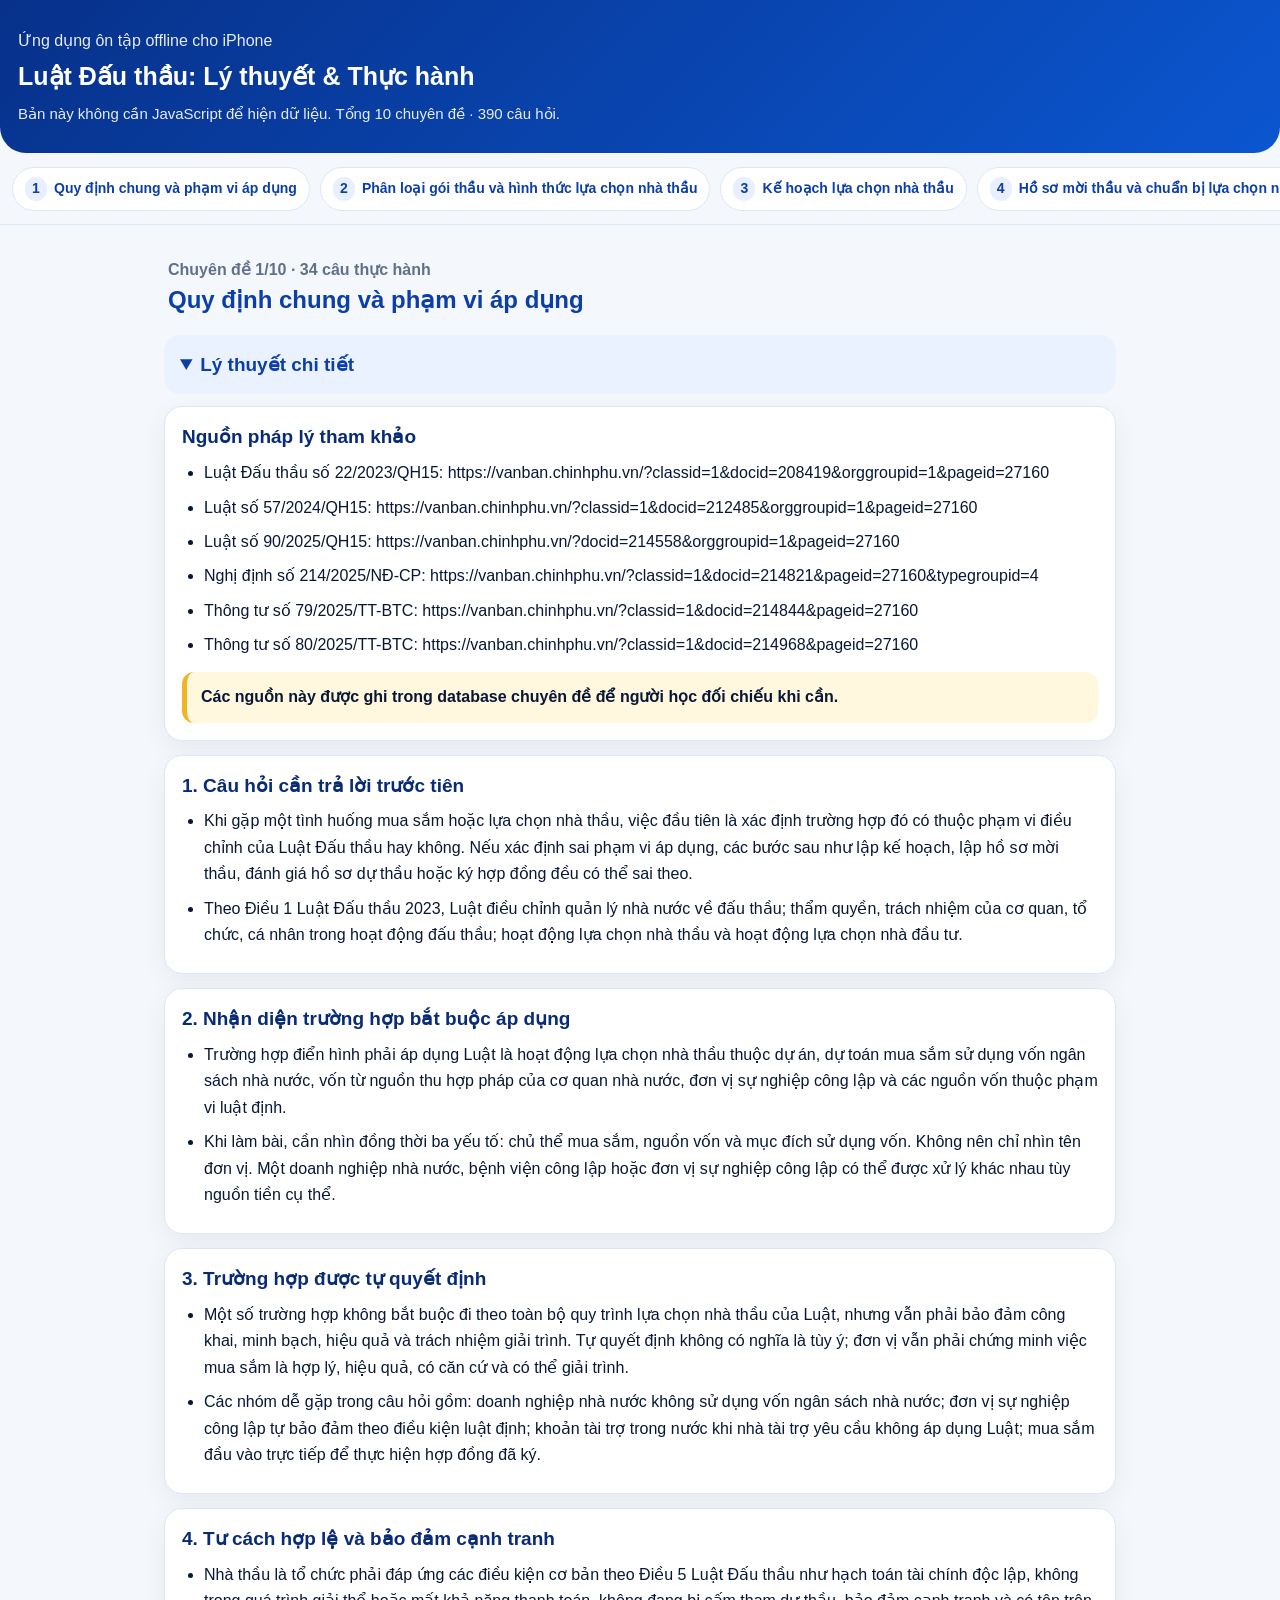
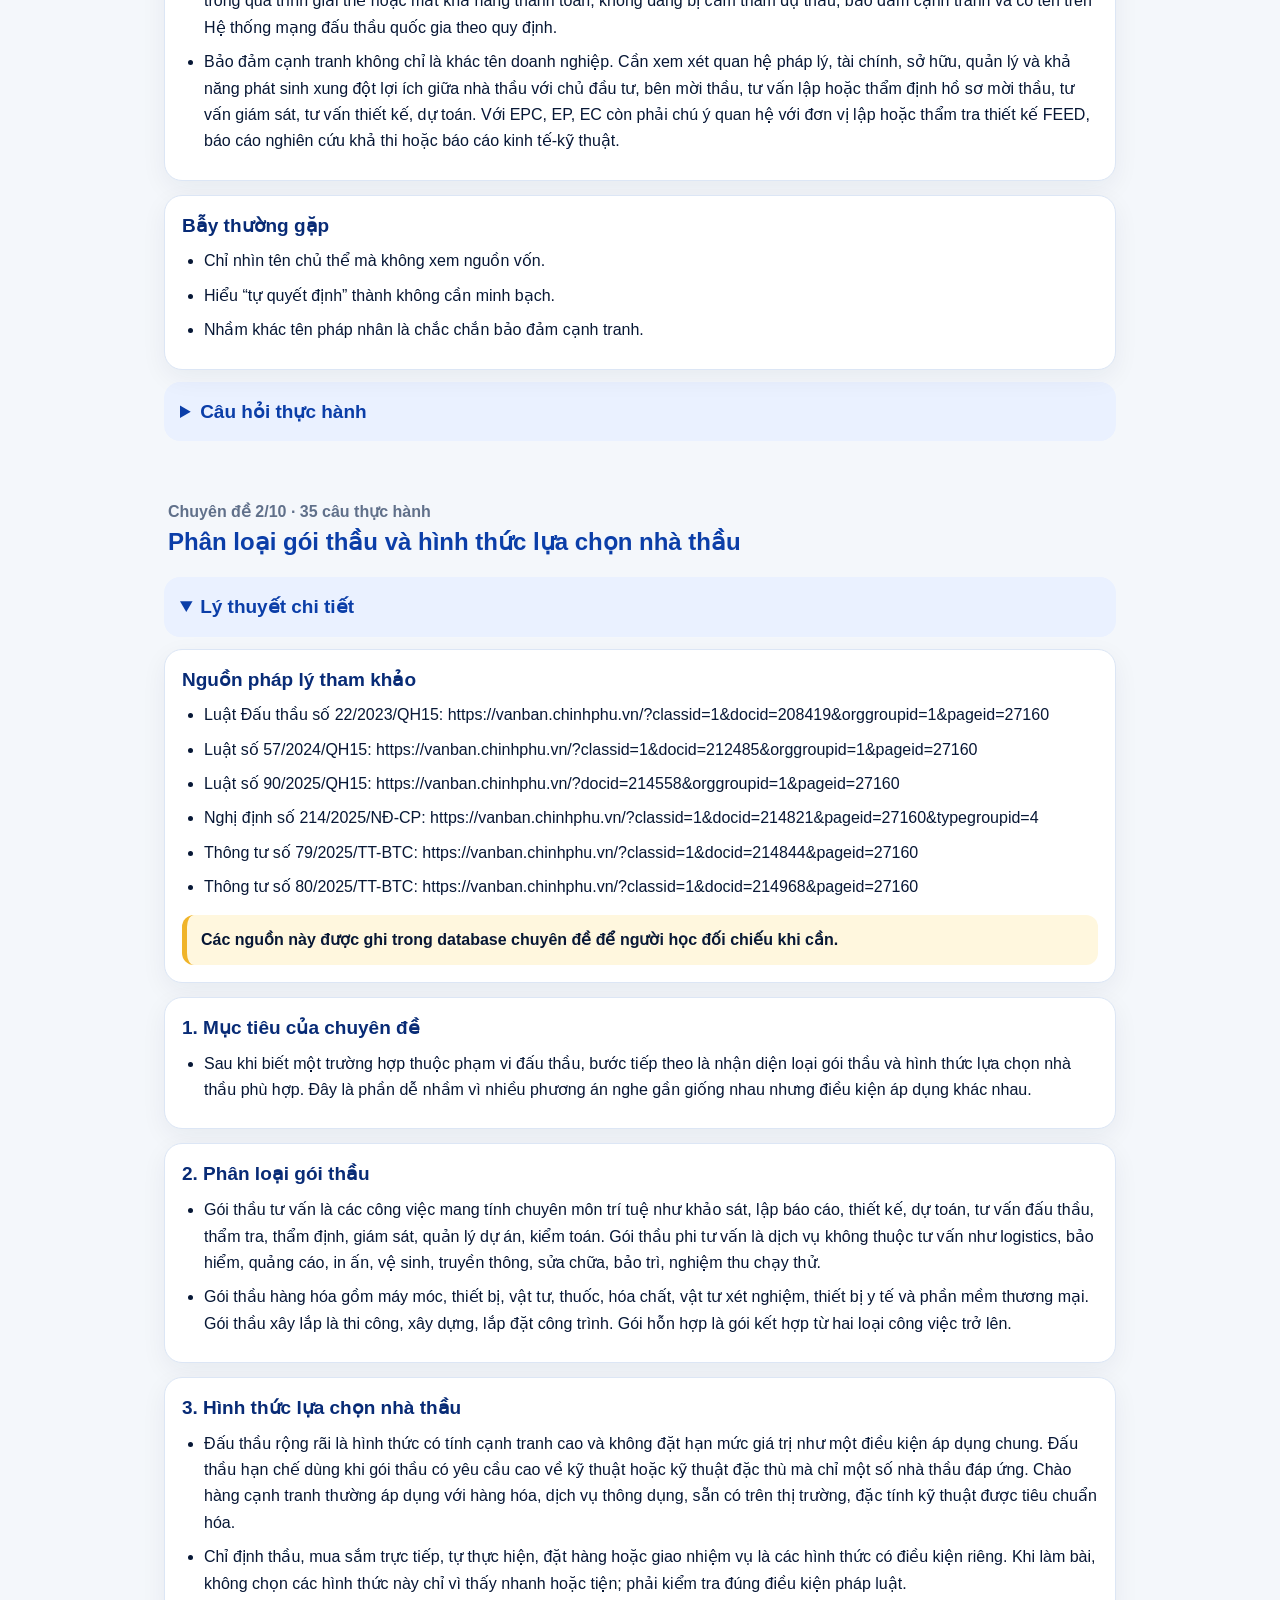
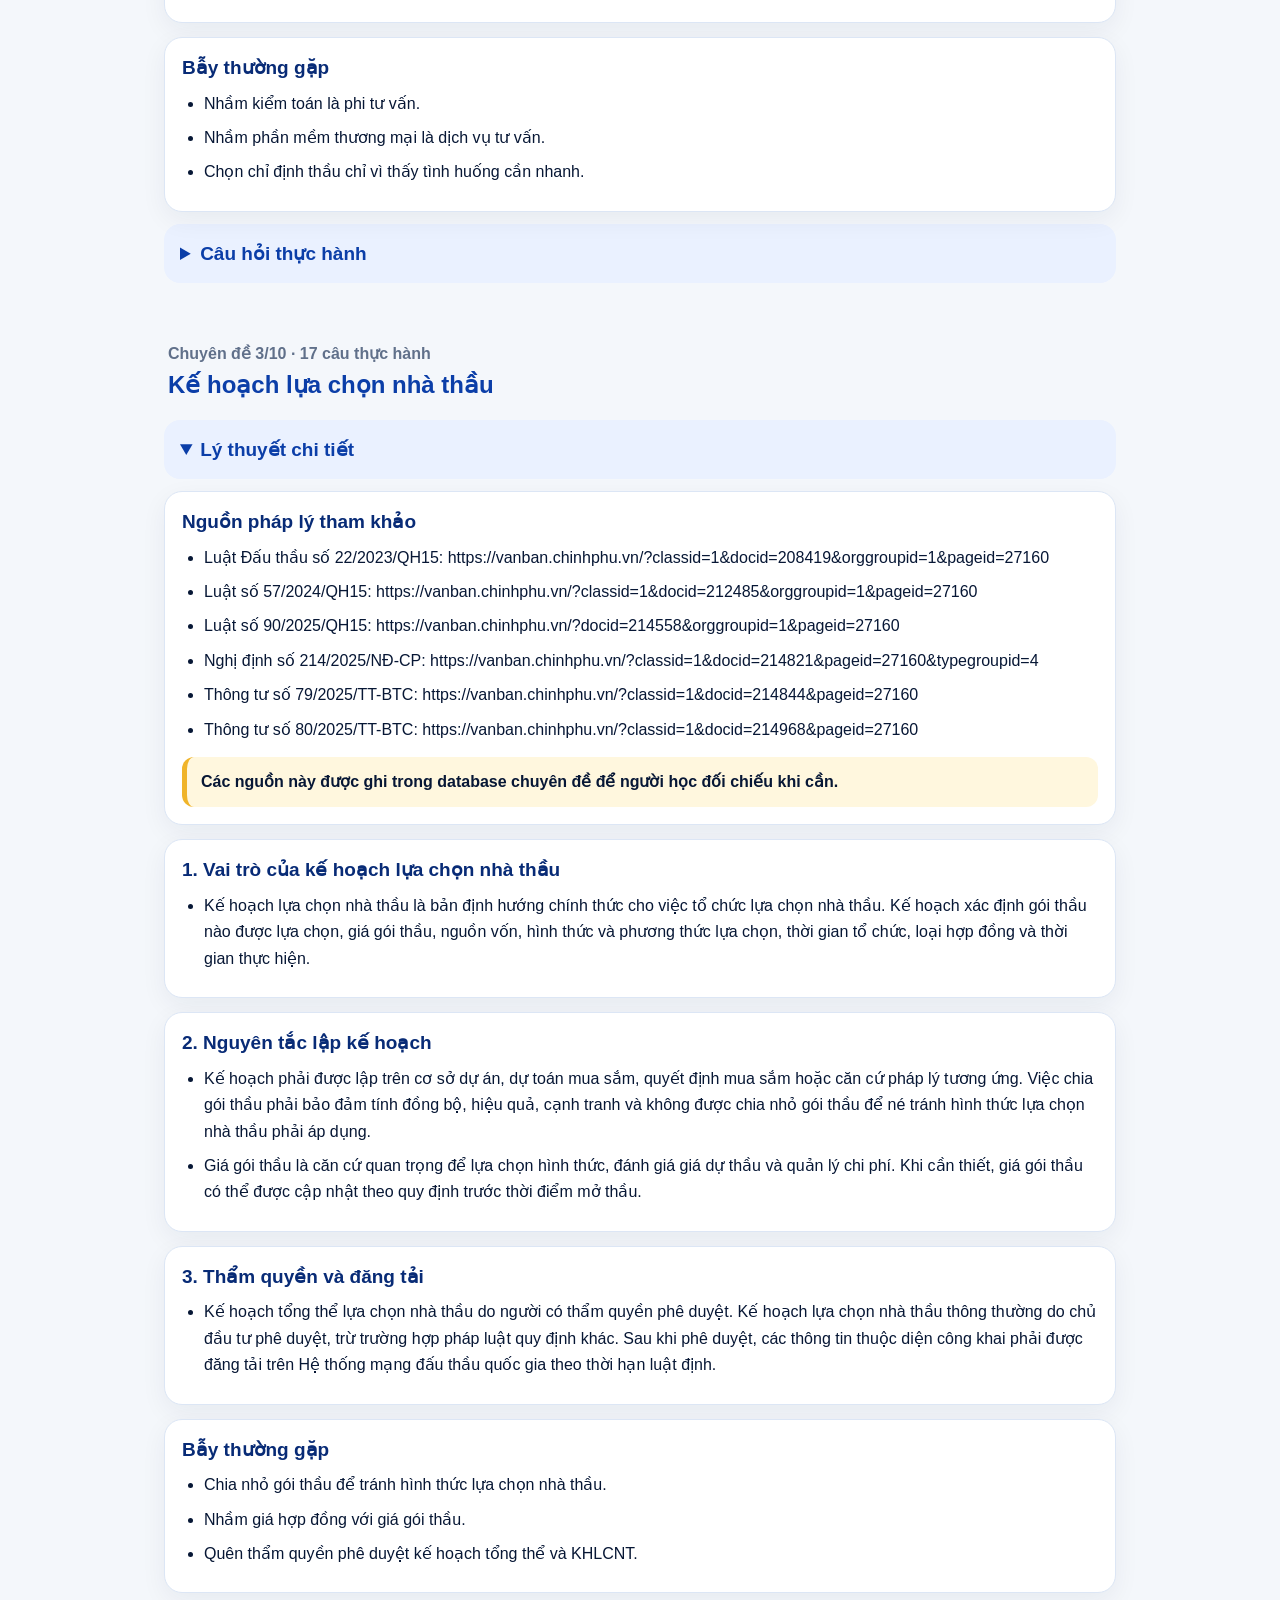
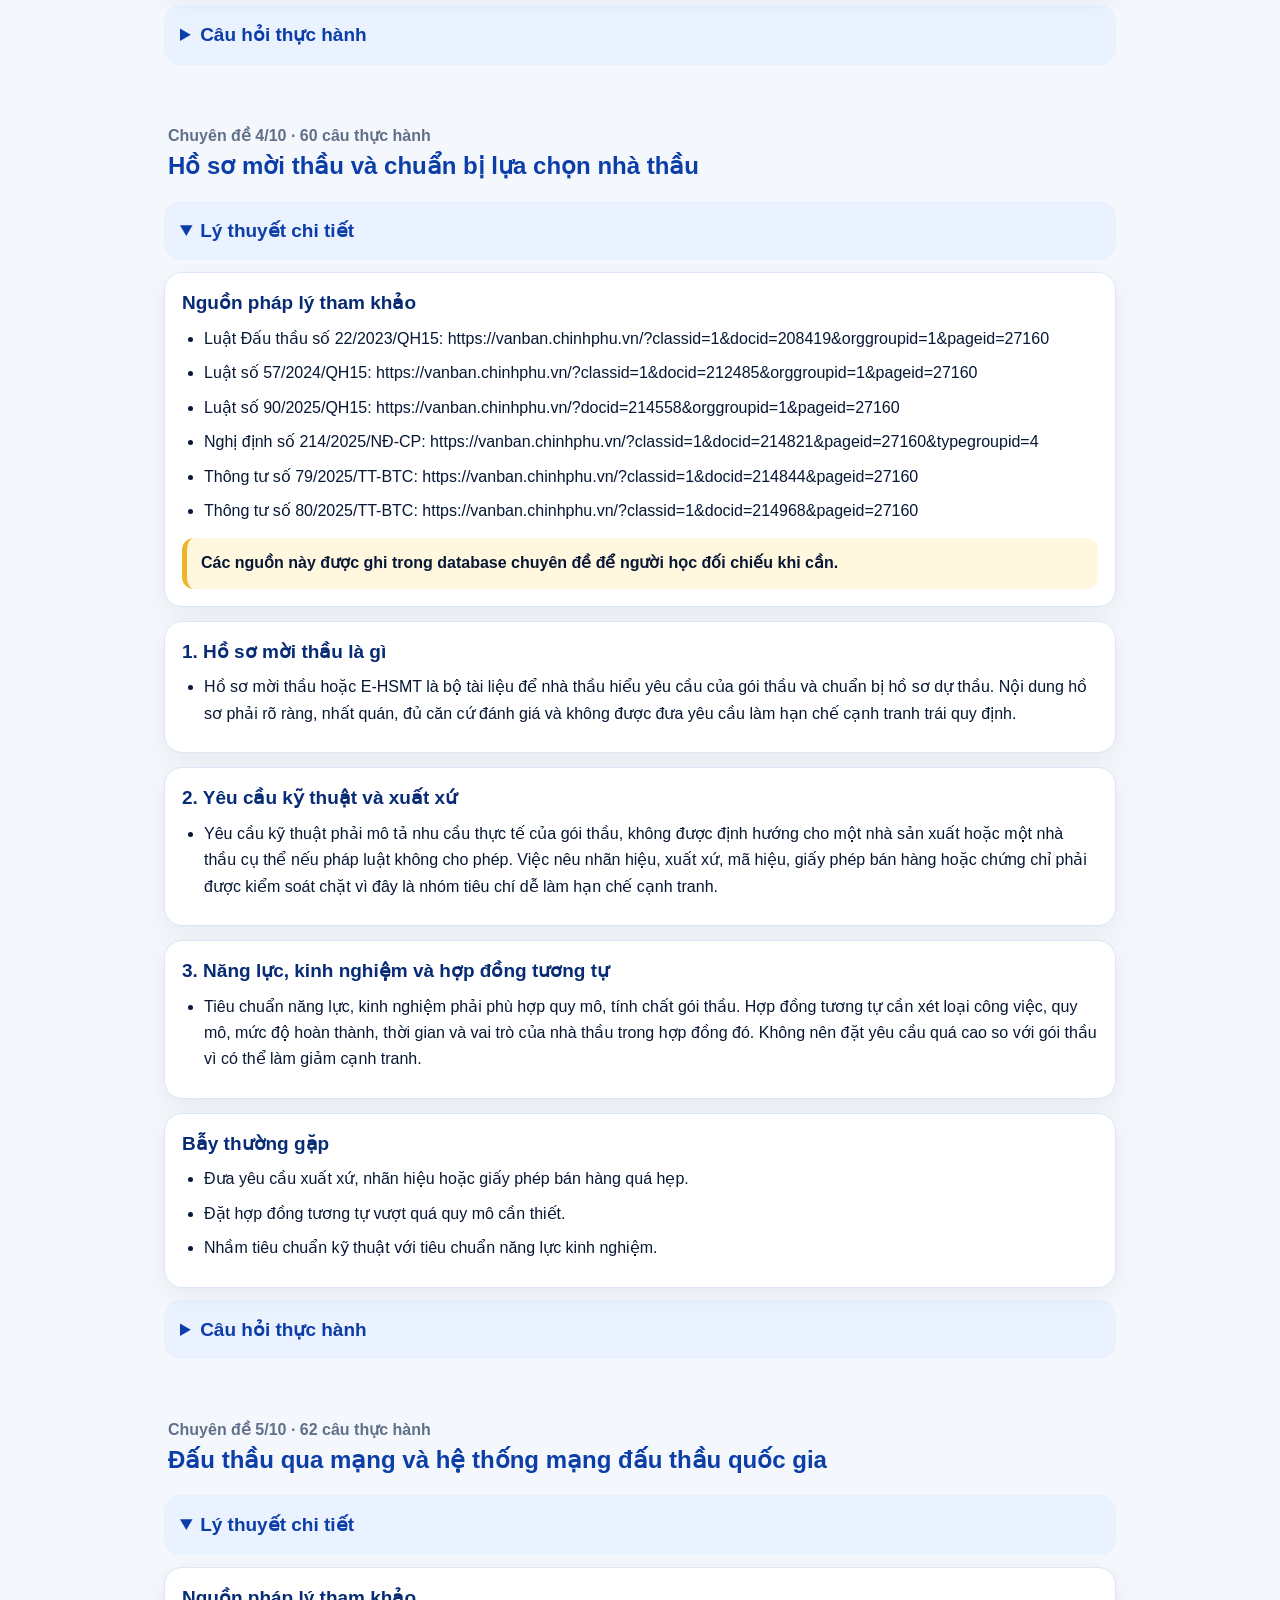
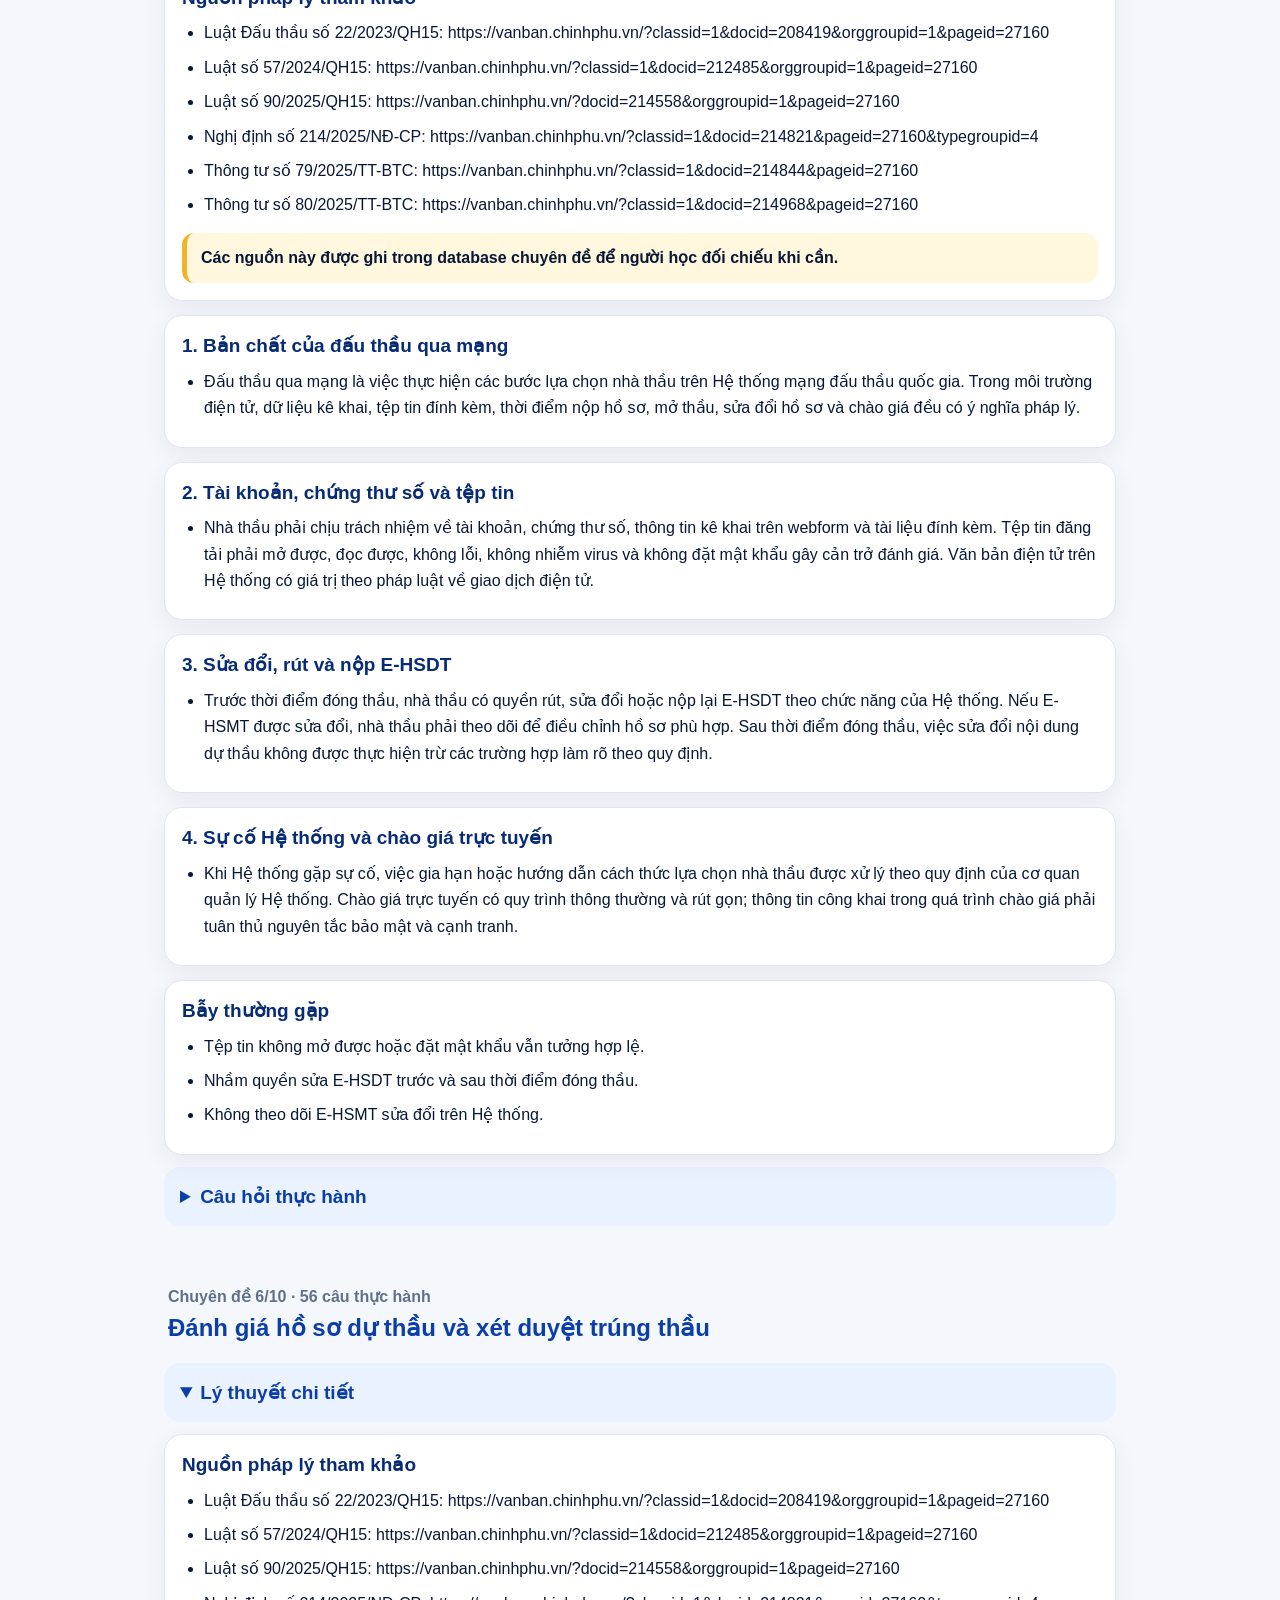
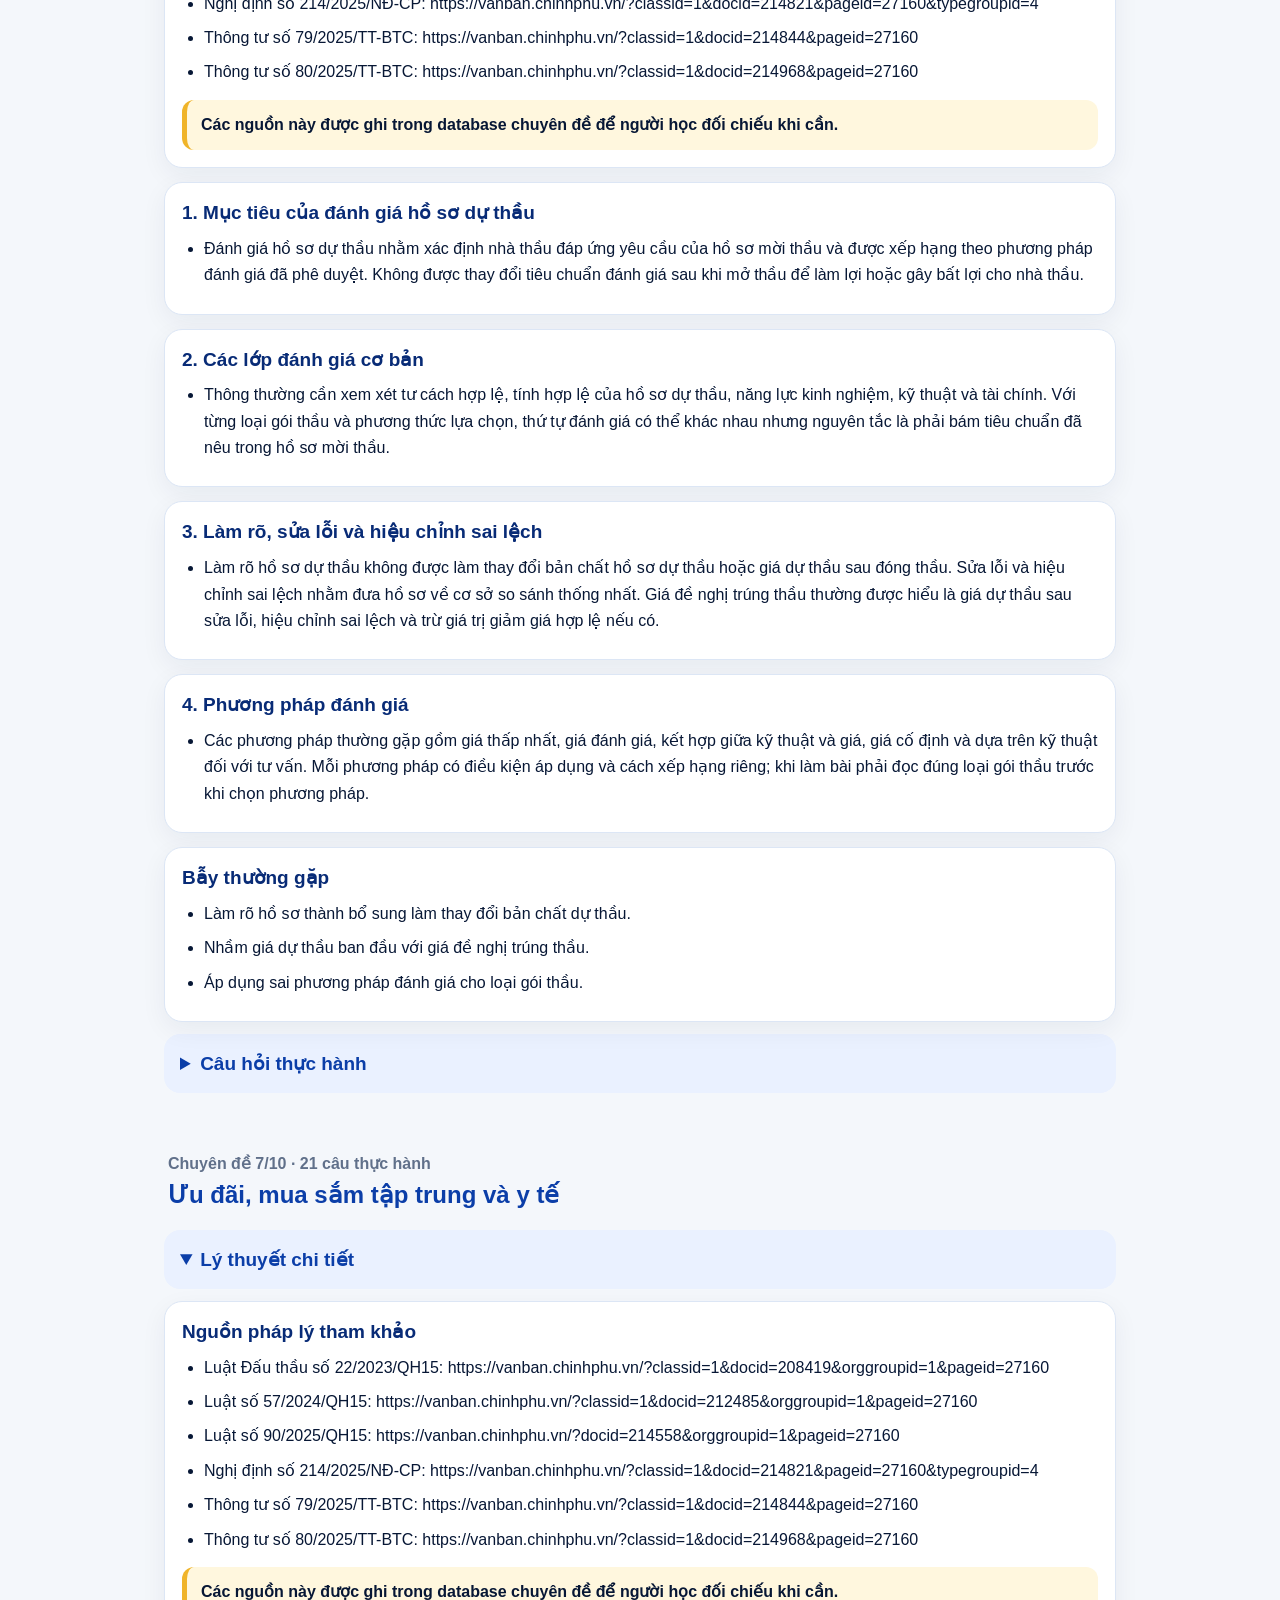
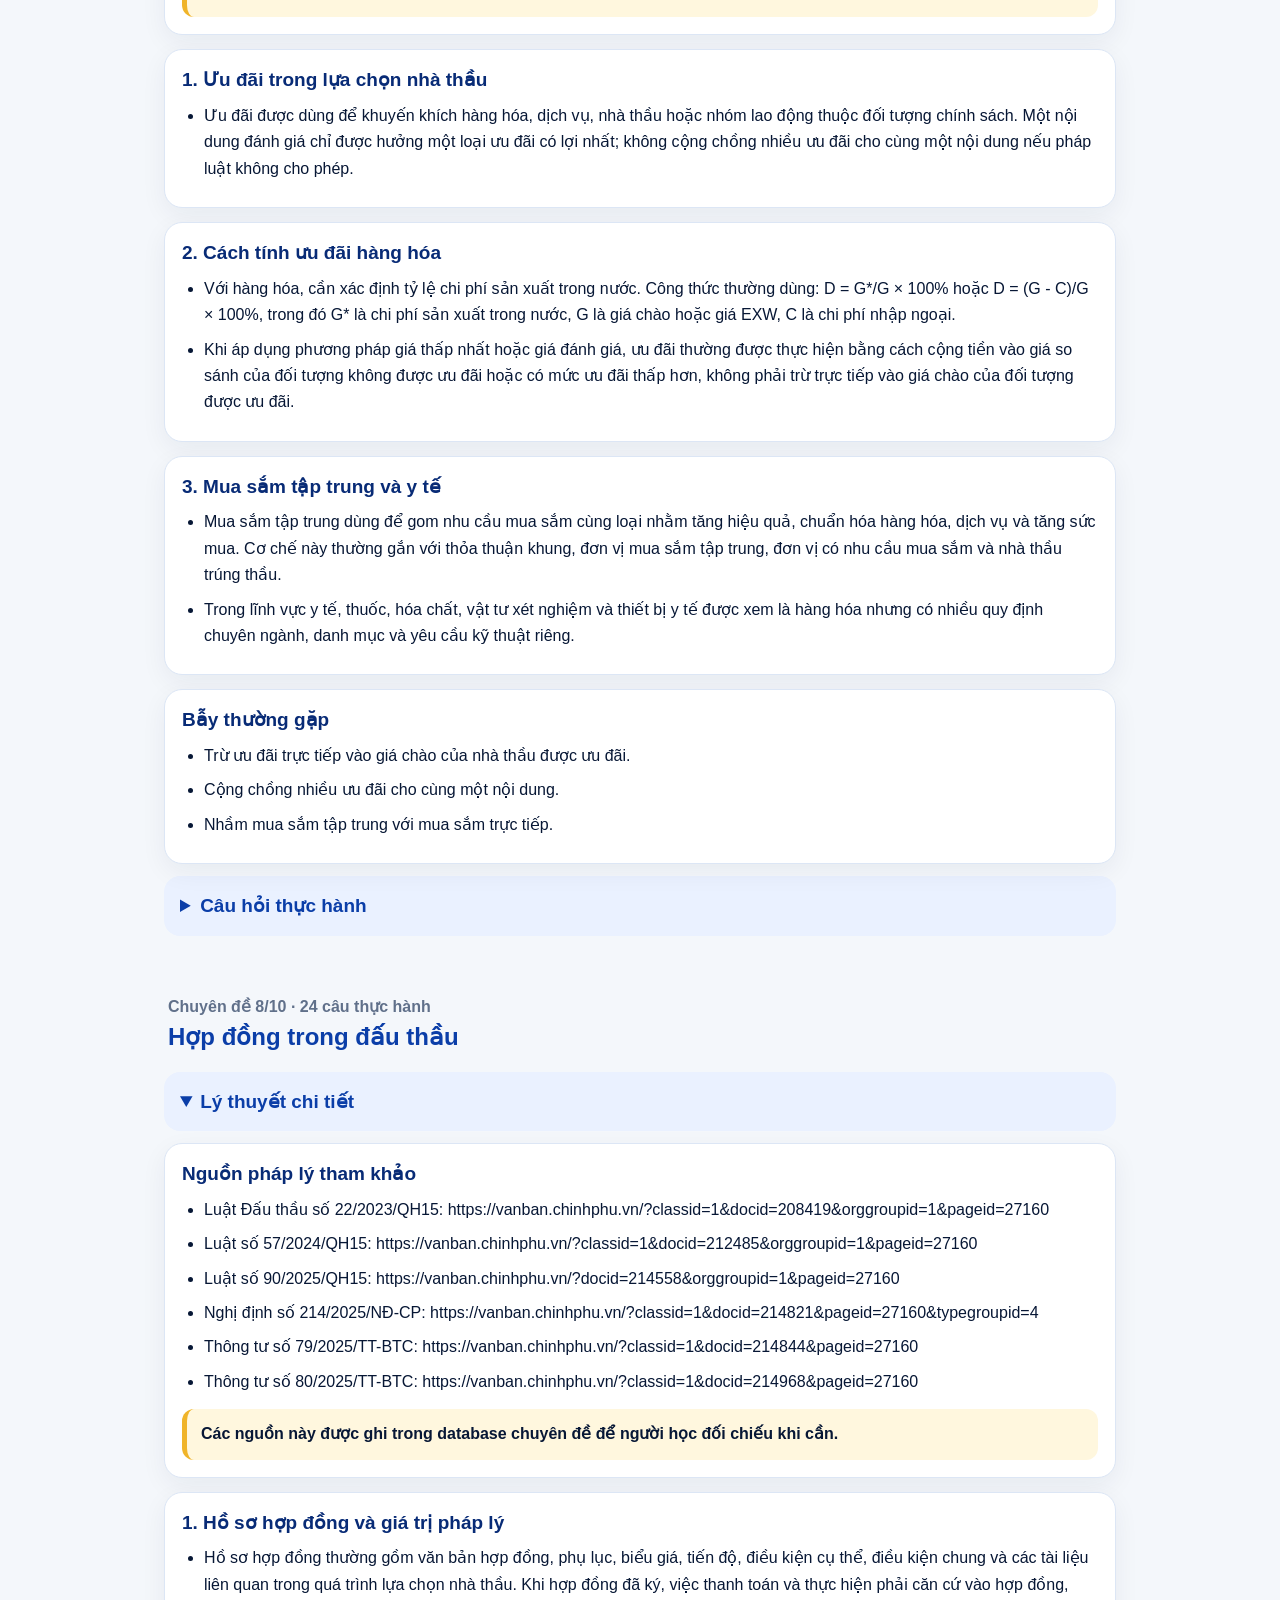
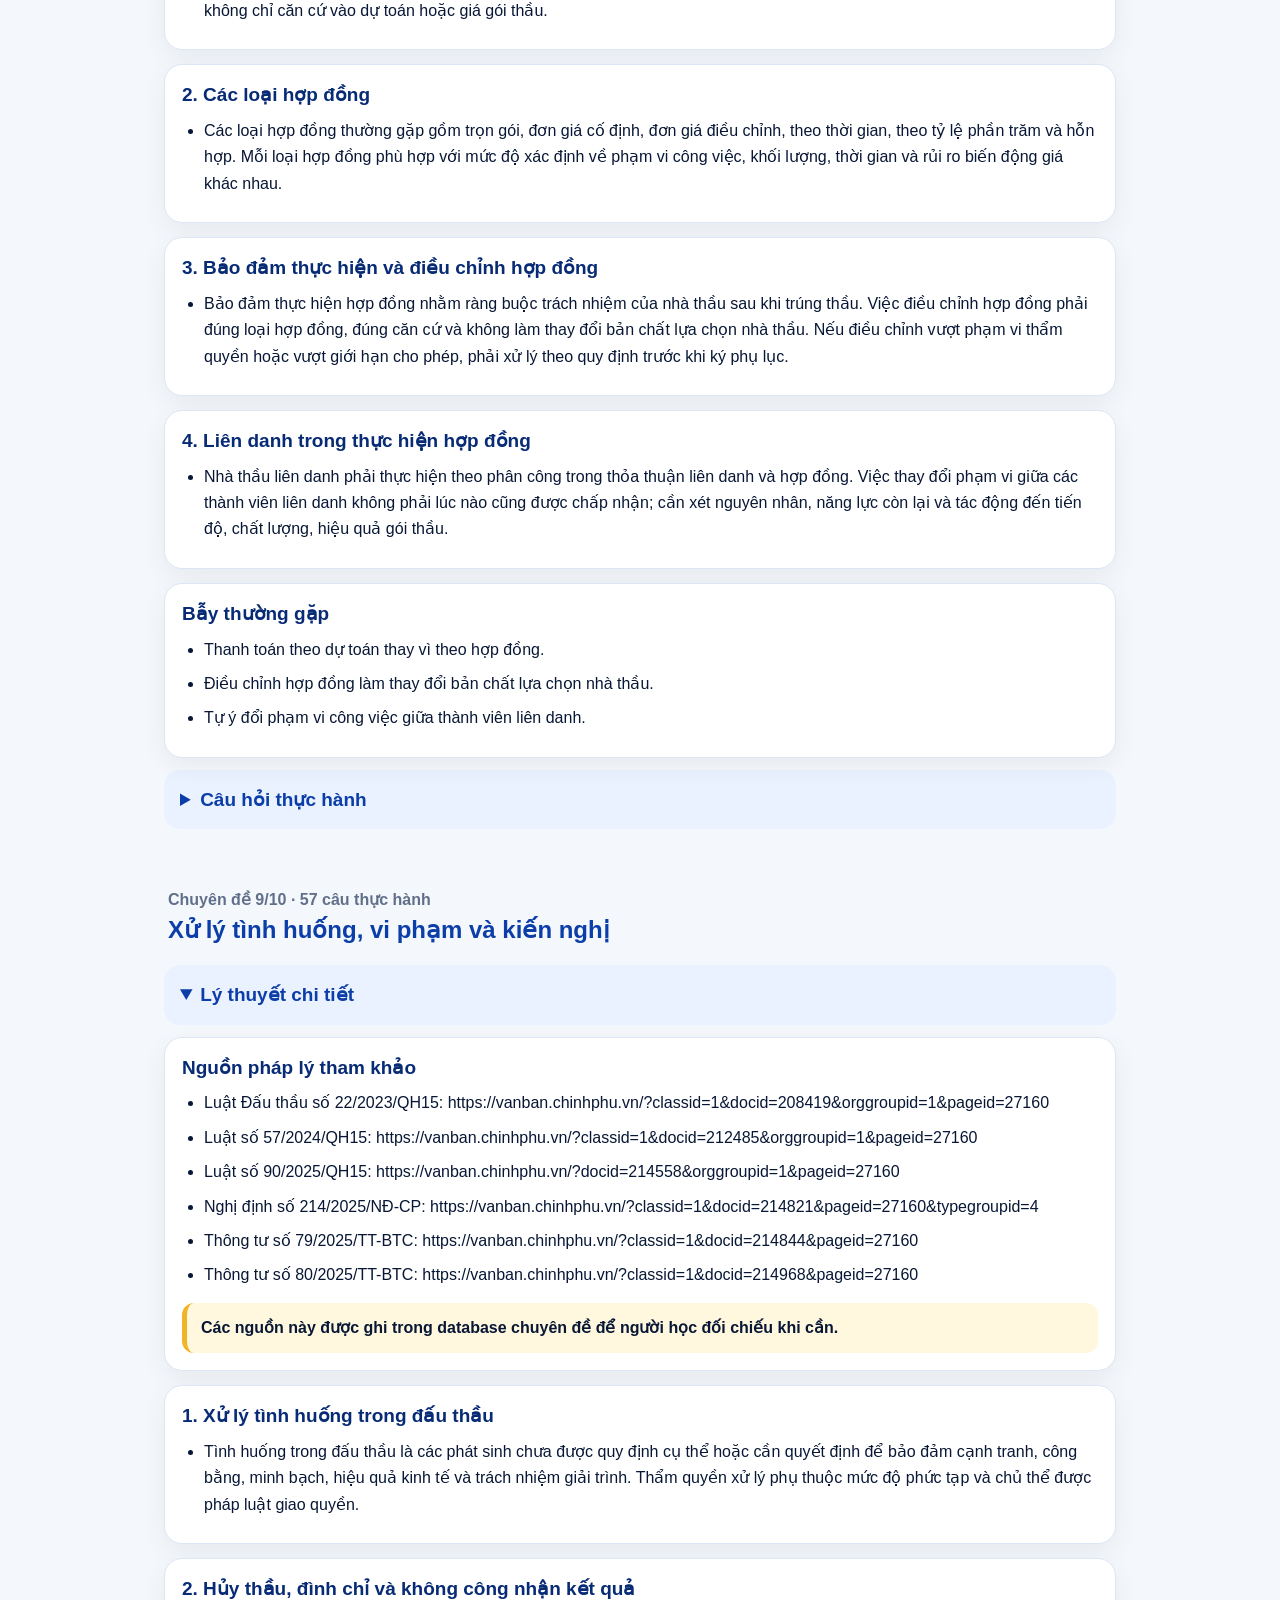
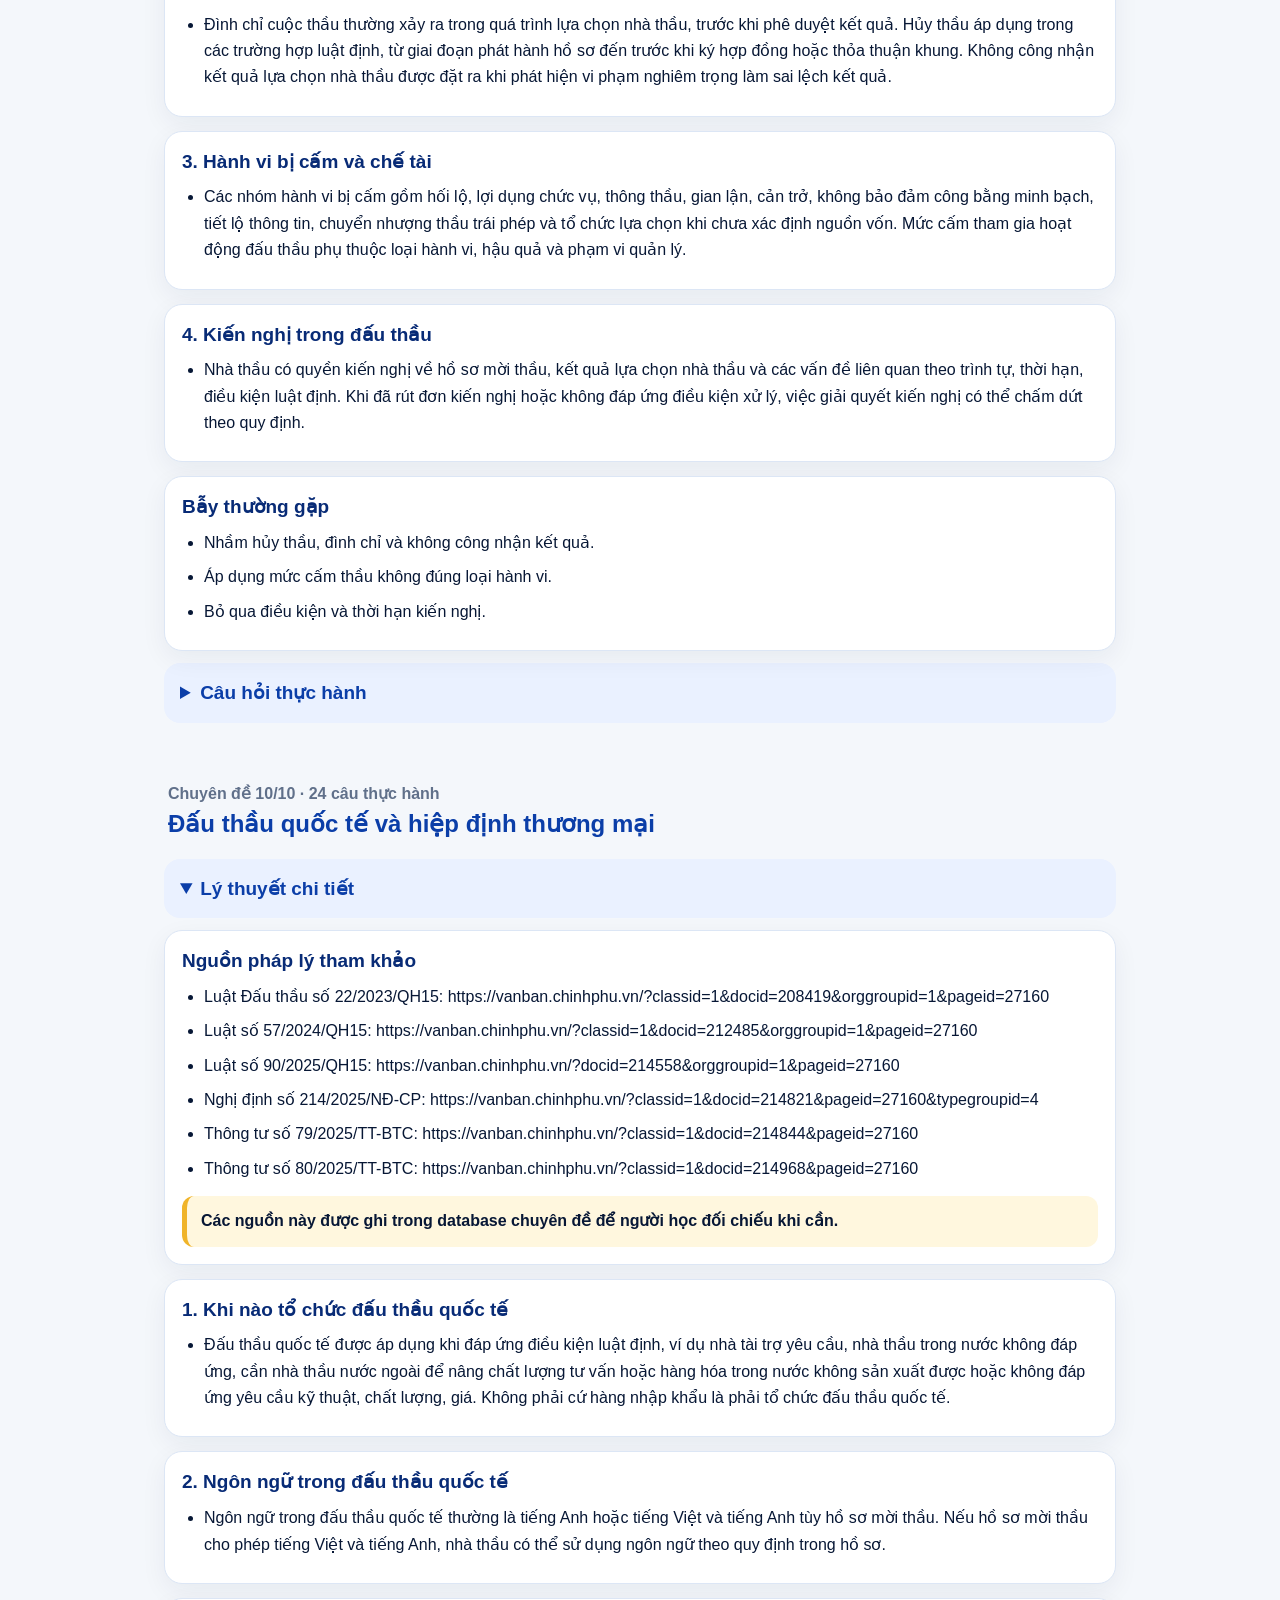
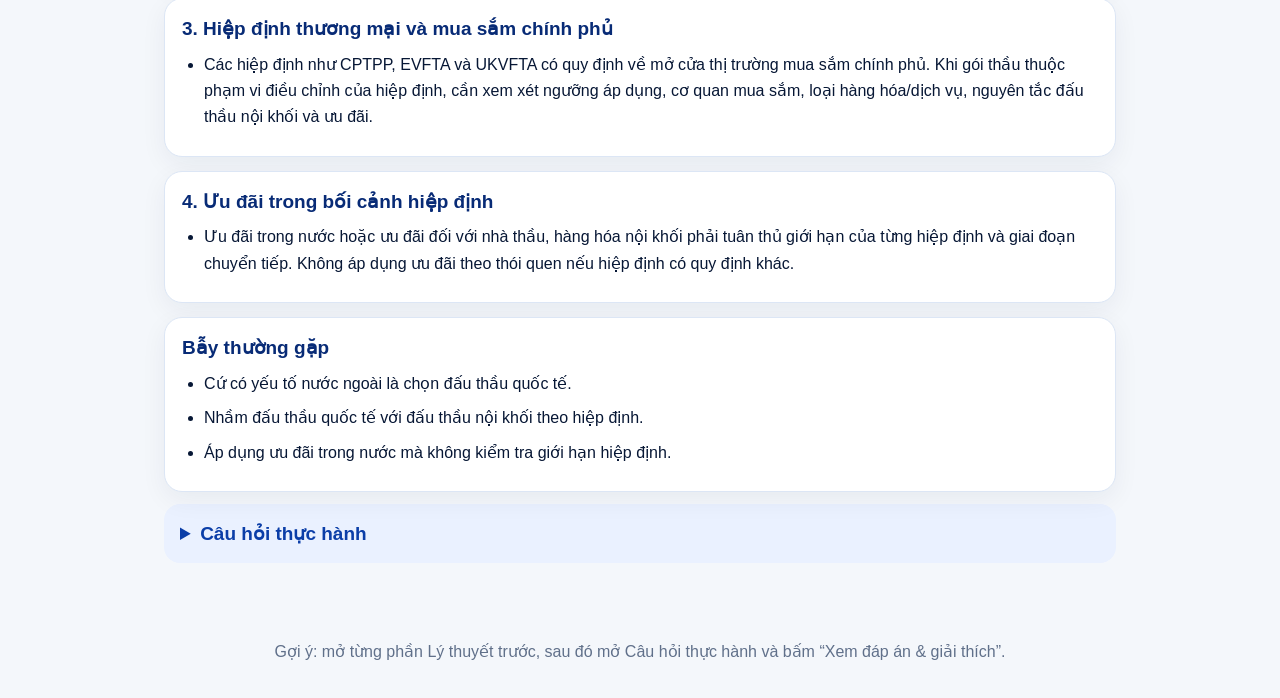
==== commit 8416a77b: "Update app data from subject database" ====
--- a/on-tap-luat-dau-thau-iphone.html
+++ b/on-tap-luat-dau-thau-iphone.html
@@ -5,65 +5,34 @@
   <meta name="viewport" content="width=device-width, initial-scale=1, viewport-fit=cover">
   <title>Ôn tập Luật Đấu thầu - iPhone</title>
   <style>
-    :root {
-      --blue:#0b3ea8; --ink:#071735; --muted:#60708a; --line:#dce6f5;
-      --bg:#f4f7fb; --card:#fff; --green:#0f7a4d; --green-bg:#e8f8f0;
-    }
+    :root { --blue:#0b3ea8; --ink:#071735; --muted:#60708a; --line:#dce6f5; --bg:#f4f7fb; --card:#fff; --green:#0f7a4d; --green-bg:#e8f8f0; }
     * { box-sizing:border-box; }
     html { scroll-behavior:smooth; }
-    body {
-      margin:0; font-family:-apple-system,BlinkMacSystemFont,"Segoe UI",Roboto,Arial,sans-serif;
-      background:var(--bg); color:var(--ink); line-height:1.65; font-size:16px;
-    }
-    header {
-      padding:28px 18px 18px; color:white;
-      background:linear-gradient(135deg,#07318a,#0b56d0);
-      border-bottom-left-radius:26px; border-bottom-right-radius:26px;
-    }
+    body { margin:0; font-family:-apple-system,BlinkMacSystemFont,"Segoe UI",Roboto,Arial,sans-serif; background:var(--bg); color:var(--ink); line-height:1.65; font-size:16px; }
+    header { padding:28px 18px 18px; color:white; background:linear-gradient(135deg,#07318a,#0b56d0); border-bottom-left-radius:26px; border-bottom-right-radius:26px; }
     header p { margin:0 0 8px; opacity:.9; }
     h1 { margin:0; font-size:25px; line-height:1.18; }
     .sub { margin-top:10px; font-size:15px; }
-    .nav {
-      display:flex; gap:10px; overflow:auto; padding:14px 12px; position:sticky; top:0;
-      background:rgba(244,247,251,.96); backdrop-filter:blur(12px); z-index:5; border-bottom:1px solid var(--line);
-    }
-    .nav a {
-      flex:0 0 auto; display:flex; align-items:center; gap:7px; text-decoration:none; color:var(--blue);
-      background:#fff; border:1px solid var(--line); border-radius:999px; padding:9px 12px; font-weight:700; font-size:14px;
-    }
+    .nav { display:flex; gap:10px; overflow:auto; padding:14px 12px; position:sticky; top:0; background:rgba(244,247,251,.96); backdrop-filter:blur(12px); z-index:5; border-bottom:1px solid var(--line); }
+    .nav a { flex:0 0 auto; display:flex; align-items:center; gap:7px; text-decoration:none; color:var(--blue); background:#fff; border:1px solid var(--line); border-radius:999px; padding:9px 12px; font-weight:700; font-size:14px; }
     .nav span { background:#e8efff; border-radius:999px; min-width:22px; text-align:center; }
     main { padding:14px; max-width:980px; margin:0 auto; }
     .topic { margin:0 0 28px; scroll-margin-top:82px; }
     .topic-head { padding:18px 4px 8px; }
     .topic-head p { margin:0; color:var(--muted); font-weight:700; }
     h2 { margin:2px 0 0; color:var(--blue); font-size:24px; line-height:1.25; }
-    .section-title {
-      cursor:pointer; padding:14px 16px; margin:12px 0; border-radius:16px;
-      background:#eaf1ff; color:var(--blue); font-size:19px; font-weight:800;
-    }
+    .section-title { cursor:pointer; padding:14px 16px; margin:12px 0; border-radius:16px; background:#eaf1ff; color:var(--blue); font-size:19px; font-weight:800; }
     .grid,.questions { display:grid; gap:14px; }
-    .card {
-      background:var(--card); border:1px solid var(--line); border-radius:18px; padding:17px;
-      box-shadow:0 8px 26px rgba(18,38,72,.06);
-    }
+    .card { background:var(--card); border:1px solid var(--line); border-radius:18px; padding:17px; box-shadow:0 8px 26px rgba(18,38,72,.06); }
     .card h3 { margin:0 0 10px; color:#082b76; font-size:19px; line-height:1.35; }
     ul,ol { padding-left:22px; margin:8px 0 0; }
     li { margin:8px 0; }
-    .note {
-      margin:14px 0 0; padding:12px 14px; background:#fff7de; border-left:5px solid #f0b429; border-radius:12px;
-      font-weight:650;
-    }
+    .note { margin:14px 0 0; padding:12px 14px; background:#fff7de; border-left:5px solid #f0b429; border-radius:12px; font-weight:650; }
     .source { margin:0 0 8px; color:var(--muted); font-size:13px; }
     .options { list-style:none; padding:0; }
-    .options li {
-      padding:11px 12px; border:1px solid var(--line); border-radius:13px; background:#fafcff;
-    }
-    .answer-box {
-      margin-top:12px; padding:0; border-radius:14px; background:var(--green-bg); border:1px solid #bde8d2;
-    }
-    .answer-box summary {
-      cursor:pointer; padding:12px 14px; color:var(--green); font-weight:800;
-    }
+    .options li { padding:11px 12px; border:1px solid var(--line); border-radius:13px; background:#fafcff; }
+    .answer-box { margin-top:12px; padding:0; border-radius:14px; background:var(--green-bg); border:1px solid #bde8d2; }
+    .answer-box summary { cursor:pointer; padding:12px 14px; color:var(--green); font-weight:800; }
     .answer-box p { margin:0; padding:0 14px 12px; color:#075238; }
     .answer-box[open] summary { border-bottom:1px solid #bde8d2; margin-bottom:10px; }
     .answer { border-color:#80d3a9 !important; background:#effbf5 !important; }
@@ -74,4702 +43,4786 @@
   <header>
     <p>Ứng dụng ôn tập offline cho iPhone</p>
     <h1>Luật Đấu thầu: Lý thuyết & Thực hành</h1>
-    <p class="sub">Bản này không cần JavaScript để hiện dữ liệu, phù hợp mở bằng Chrome/Files trên iPhone. Tổng 10 phần · 390 câu hỏi.</p>
+    <p class="sub">Bản này không cần JavaScript để hiện dữ liệu. Tổng 10 chuyên đề · 390 câu hỏi.</p>
   </header>
-  <nav class="nav"><a href="#topic-1"><span>1</span>Quy định chung, phạm vi áp dụng, khái niệm</a><a href="#topic-2"><span>2</span>Chủ thể, trách nhiệm, quản lý nhà nước</a><a href="#topic-3"><span>3</span>Kế hoạch, HSMT và quy trình lựa chọn nhà thầu</a><a href="#topic-4"><span>4</span>Tư cách hợp lệ, năng lực kinh nghiệm, bảo đảm cạnh tranh</a><a href="#topic-5"><span>5</span>Ưu đãi, đấu thầu quốc tế và hiệp định</a><a href="#topic-6"><span>6</span>Bảo đảm dự thầu, hợp đồng và xử lý hồ sơ</a><a href="#topic-7"><span>7</span>Mua sắm tập trung, y tế, trực tiếp, trực tuyến</a><a href="#topic-8"><span>8</span>Đấu thầu qua mạng và chào giá trực tuyến</a><a href="#topic-9"><span>9</span>Vi phạm, cấm thầu và kiến nghị</a><a href="#topic-10"><span>10</span>Tổng hợp tình huống lựa chọn nhà thầu</a></nav>
+  <nav class="nav"><a href="#topic-1"><span>1</span>Quy định chung và phạm vi áp dụng</a><a href="#topic-2"><span>2</span>Phân loại gói thầu và hình thức lựa chọn nhà thầu</a><a href="#topic-3"><span>3</span>Kế hoạch lựa chọn nhà thầu</a><a href="#topic-4"><span>4</span>Hồ sơ mời thầu và chuẩn bị lựa chọn nhà thầu</a><a href="#topic-5"><span>5</span>Đấu thầu qua mạng và hệ thống mạng đấu thầu quốc gia</a><a href="#topic-6"><span>6</span>Đánh giá hồ sơ dự thầu và xét duyệt trúng thầu</a><a href="#topic-7"><span>7</span>Ưu đãi, mua sắm tập trung và y tế</a><a href="#topic-8"><span>8</span>Hợp đồng trong đấu thầu</a><a href="#topic-9"><span>9</span>Xử lý tình huống, vi phạm và kiến nghị</a><a href="#topic-10"><span>10</span>Đấu thầu quốc tế và hiệp định thương mại</a></nav>
   <main>
-            <section class="topic" id="topic-1">
-              <div class="topic-head">
-                <p>Phần 1/10 · 81 câu thực hành</p>
-                <h2>Quy định chung, phạm vi áp dụng, khái niệm</h2>
-              </div>
-              <details open>
-                <summary class="section-title">Lý thuyết chi tiết</summary>
-                <div class="grid">
-                <article class="card theory-card">
-                  <h3>1. Học Luật Đấu thầu từ câu hỏi đầu tiên: khi nào bắt buộc áp dụng?</h3>
-                  <ul><li>Muốn biết một việc mua sắm có phải theo Luật Đấu thầu hay không, trước hết hỏi 3 câu: ai mua, dùng tiền gì, mua để làm gì. Nếu là cơ quan nhà nước, đơn vị sự nghiệp công lập, chủ đầu tư dự án sử dụng vốn nhà nước/ngân sách/đầu tư công thì thường rơi vào phạm vi bắt buộc.</li><li>Ví dụ dễ nhớ: Sở Y tế dùng ngân sách mua thuốc cho bệnh viện công là hoạt động lựa chọn nhà thầu thuộc Luật Đấu thầu. Nhưng hộ kinh doanh cá thể tự mua phần mềm kế toán bằng tiền riêng thì không phải đối tượng áp dụng.</li><li>Một số đơn vị được tự quyết khi không sử dụng nguồn vốn thuộc phạm vi bắt buộc, nhưng vẫn phải bảo đảm công khai, minh bạch, hiệu quả và trách nhiệm giải trình. “Tự quyết” không có nghĩa là muốn chọn ai cũng được.</li></ul>
-                  <p class="note">Mẹo nhớ: nguồn vốn công + chủ thể công + gói thầu phục vụ dự án/dự toán = kiểm tra Luật Đấu thầu trước tiên.</p>
-                </article>
+          <section class="topic" id="topic-1">
+            <div class="topic-head">
+              <p>Chuyên đề 1/10 · 34 câu thực hành</p>
+              <h2>Quy định chung và phạm vi áp dụng</h2>
+            </div>
+            <details open>
+              <summary class="section-title">Lý thuyết chi tiết</summary>
+              <div class="grid">
+              <article class="card theory-card">
+                <h3>Nguồn pháp lý tham khảo</h3>
+                <ul><li>Luật Đấu thầu số 22/2023/QH15: https://vanban.chinhphu.vn/?classid=1&amp;docid=208419&amp;orggroupid=1&amp;pageid=27160</li><li>Luật số 57/2024/QH15: https://vanban.chinhphu.vn/?classid=1&amp;docid=212485&amp;orggroupid=1&amp;pageid=27160</li><li>Luật số 90/2025/QH15: https://vanban.chinhphu.vn/?docid=214558&amp;orggroupid=1&amp;pageid=27160</li><li>Nghị định số 214/2025/NĐ-CP: https://vanban.chinhphu.vn/?classid=1&amp;docid=214821&amp;pageid=27160&amp;typegroupid=4</li><li>Thông tư số 79/2025/TT-BTC: https://vanban.chinhphu.vn/?classid=1&amp;docid=214844&amp;pageid=27160</li><li>Thông tư số 80/2025/TT-BTC: https://vanban.chinhphu.vn/?classid=1&amp;docid=214968&amp;pageid=27160</li></ul>
+                <p class="note">Các nguồn này được ghi trong database chuyên đề để người học đối chiếu khi cần.</p>
+              </article>
+            
+              <article class="card theory-card">
+                <h3>1. Câu hỏi cần trả lời trước tiên</h3>
+                <ul><li>Khi gặp một tình huống mua sắm hoặc lựa chọn nhà thầu, việc đầu tiên là xác định trường hợp đó có thuộc phạm vi điều chỉnh của Luật Đấu thầu hay không. Nếu xác định sai phạm vi áp dụng, các bước sau như lập kế hoạch, lập hồ sơ mời thầu, đánh giá hồ sơ dự thầu hoặc ký hợp đồng đều có thể sai theo.</li><li>Theo Điều 1 Luật Đấu thầu 2023, Luật điều chỉnh quản lý nhà nước về đấu thầu; thẩm quyền, trách nhiệm của cơ quan, tổ chức, cá nhân trong hoạt động đấu thầu; hoạt động lựa chọn nhà thầu và hoạt động lựa chọn nhà đầu tư.</li></ul>
                 
-                <article class="card theory-card">
-                  <h3>2. Phạm vi điều chỉnh: không chỉ là mở thầu</h3>
-                  <ul><li>Luật Đấu thầu điều chỉnh cả hệ sinh thái đấu thầu: quản lý nhà nước, quyền hạn/trách nhiệm của chủ thể, lựa chọn nhà thầu thực hiện gói thầu, lựa chọn nhà đầu tư thực hiện dự án đầu tư kinh doanh.</li><li>Khi câu hỏi hỏi phạm vi điều chỉnh, đáp án đúng thường là phương án bao quát đủ các nhóm trên. Nếu một phương án chỉ nói “lập HSMT” hoặc “mở thầu” thì mới là một bước nghiệp vụ, chưa đủ phạm vi của luật.</li><li>Cần phân biệt: quản lý nhà nước là ban hành, kiểm tra, thanh tra, xử lý vi phạm, quản lý Hệ thống mạng đấu thầu quốc gia; còn lập HSMT, đánh giá HSDT là nghiệp vụ của một cuộc thầu cụ thể.</li></ul>
-                  
-                </article>
+              </article>
+            
+              <article class="card theory-card">
+                <h3>2. Nhận diện trường hợp bắt buộc áp dụng</h3>
+                <ul><li>Trường hợp điển hình phải áp dụng Luật là hoạt động lựa chọn nhà thầu thuộc dự án, dự toán mua sắm sử dụng vốn ngân sách nhà nước, vốn từ nguồn thu hợp pháp của cơ quan nhà nước, đơn vị sự nghiệp công lập và các nguồn vốn thuộc phạm vi luật định.</li><li>Khi làm bài, cần nhìn đồng thời ba yếu tố: chủ thể mua sắm, nguồn vốn và mục đích sử dụng vốn. Không nên chỉ nhìn tên đơn vị. Một doanh nghiệp nhà nước, bệnh viện công lập hoặc đơn vị sự nghiệp công lập có thể được xử lý khác nhau tùy nguồn tiền cụ thể.</li></ul>
                 
-                <article class="card theory-card">
-                  <h3>3. Phân loại gói thầu để không nhầm đáp án</h3>
-                  <ul><li>Gói tư vấn là nhóm dùng nhiều chất xám chuyên môn: lập quy hoạch, khảo sát, thiết kế, giám sát, thẩm định, tư vấn quản lý dự án. Ví dụ “lập nhiệm vụ quy hoạch vùng” là tư vấn.</li><li>Gói phi tư vấn là dịch vụ không phải tư vấn chuyên môn như vệ sinh, bảo vệ, in ấn, vận chuyển, bảo trì, tổ chức sự kiện theo yêu cầu có sẵn. Ví dụ “in sổ công tác” thường được xếp là phi tư vấn.</li><li>Gói hàng hóa bao gồm máy móc, thiết bị, nguyên vật liệu, nhiên liệu, vật tư, thuốc, hóa chất, vật tư xét nghiệm, thiết bị y tế và các sản phẩm hữu hình/đầu ra tương tự.</li><li>Gói xây lắp là thi công xây dựng, lắp đặt công trình/hạng mục. Gói hỗn hợp là gói kết hợp nhiều loại như thiết kế - cung cấp hàng hóa - xây lắp.</li></ul>
-                  <p class="note">Mẹo làm bài: xác định đúng loại gói thầu trước rồi mới chọn hạn mức, hình thức, phương pháp đánh giá.</p>
-                </article>
+              </article>
+            
+              <article class="card theory-card">
+                <h3>3. Trường hợp được tự quyết định</h3>
+                <ul><li>Một số trường hợp không bắt buộc đi theo toàn bộ quy trình lựa chọn nhà thầu của Luật, nhưng vẫn phải bảo đảm công khai, minh bạch, hiệu quả và trách nhiệm giải trình. Tự quyết định không có nghĩa là tùy ý; đơn vị vẫn phải chứng minh việc mua sắm là hợp lý, hiệu quả, có căn cứ và có thể giải trình.</li><li>Các nhóm dễ gặp trong câu hỏi gồm: doanh nghiệp nhà nước không sử dụng vốn ngân sách nhà nước; đơn vị sự nghiệp công lập tự bảo đảm theo điều kiện luật định; khoản tài trợ trong nước khi nhà tài trợ yêu cầu không áp dụng Luật; mua sắm đầu vào trực tiếp để thực hiện hợp đồng đã ký.</li></ul>
                 
-                <article class="card theory-card">
-                  <h3>4. Các khái niệm hay xuất hiện trong câu hỏi</h3>
-                  <ul><li>Đấu thầu là quá trình lựa chọn nhà thầu/nhà đầu tư để ký và thực hiện hợp đồng trên cơ sở cạnh tranh, công bằng, minh bạch, hiệu quả kinh tế và trách nhiệm giải trình.</li><li>Chủ đầu tư là bên chịu trách nhiệm tổ chức lựa chọn nhà thầu và quản lý gói thầu. Bên mời thầu là đơn vị thực hiện các công việc mời thầu, có thể là chủ đầu tư hoặc tổ chức được giao/thuê.</li><li>Nhà thầu phụ đặc biệt là nhà thầu phụ thực hiện phần công việc quan trọng, đặc thù trong gói thầu; khi HSMT cho phép hoặc yêu cầu, năng lực của nhà thầu phụ đặc biệt có thể được xem xét theo phạm vi phần việc được giao.</li><li>Hệ thống mạng đấu thầu quốc gia là nơi đăng tải kế hoạch, thông báo, HSMT/E-HSMT, biên bản mở thầu, kết quả, hợp đồng và nhiều thao tác điện tử khác. Nhiều câu hỏi xoay quanh việc “phải đăng ở đâu” chính là hỏi Hệ thống này.</li></ul>
-                  
-                </article>
-                </div>
-              </details>
-              <details>
-                <summary class="section-title">Câu hỏi thực hành</summary>
-                <div class="questions">
-                <article class="card question-card">
-                  <p class="source">Chủ đề (1.1-Quy định chung) - Luật Đấu thầu · Nguồn: DauThau_Dap an 1-2-3-4-5.pdf · Câu gốc: 1</p>
-                  <h3>Câu 1. Trường hợp nào sau đây bắt buộc phải lựa chọn nhà thầu theo quy định tại Luật Đấu thầu?</h3>
-                  <ol class="options"><li class="answer"><b>A.</b> Gói thầu thuộc dự án sử dụng vốn ngân sách nhà nước của cơ quan nhà nước</li><li class=""><b>B.</b> Lựa chọn nhà thầu của doanh nghiệp nhà nước không sử dụng vốn ngân sách nhà nước</li><li class=""><b>C.</b> Lựa chọn nhà thầu của đơn vị sự nghiệp công lập tự bảo đảm chi thường xuyên không sử dụng ngân sách nhà nước</li><li class=""><b>D.</b> Gói thầu mua sắm điện nước, xăng dầu của cơ quan nhà nước</li></ol>
-                  <details class="answer-box">
-                    <summary>Xem đáp án & giải thích</summary>
-                    <p><b>Đáp án đúng: A.</b></p>
-                    <p>Đáp án A. Giải thích: Luật Đấu thầu bắt buộc áp dụng với gói thầu thuộc dự án sử dụng vốn ngân sách nhà nước/vốn nhà nước theo phạm vi luật định. Điểm nhận diện là nguồn vốn và chủ thể sử dụng vốn công; các giao dịch thuần túy tư nhân không mặc nhiên bị buộc theo Luật Đấu thầu.</p>
-                  </details>
-                </article>
+              </article>
+            
+              <article class="card theory-card">
+                <h3>4. Tư cách hợp lệ và bảo đảm cạnh tranh</h3>
+                <ul><li>Nhà thầu là tổ chức phải đáp ứng các điều kiện cơ bản theo Điều 5 Luật Đấu thầu như hạch toán tài chính độc lập, không trong quá trình giải thể hoặc mất khả năng thanh toán, không đang bị cấm tham dự thầu, bảo đảm cạnh tranh và có tên trên Hệ thống mạng đấu thầu quốc gia theo quy định.</li><li>Bảo đảm cạnh tranh không chỉ là khác tên doanh nghiệp. Cần xem xét quan hệ pháp lý, tài chính, sở hữu, quản lý và khả năng phát sinh xung đột lợi ích giữa nhà thầu với chủ đầu tư, bên mời thầu, tư vấn lập hoặc thẩm định hồ sơ mời thầu, tư vấn giám sát, tư vấn thiết kế, dự toán. Với EPC, EP, EC còn phải chú ý quan hệ với đơn vị lập hoặc thẩm tra thiết kế FEED, báo cáo nghiên cứu khả thi hoặc báo cáo kinh tế-kỹ thuật.</li></ul>
                 
-                <article class="card question-card">
-                  <p class="source">Chủ đề (1.1-Quy định chung) - Luật Đấu thầu · Nguồn: DauThau_Dap an 1-2-3-4-5.pdf · Câu gốc: 2</p>
-                  <h3>Câu 2. Chọn phương án đúng về phạm vi điều chỉnh của Luật Đấu thầu?</h3>
-                  <ol class="options"><li class=""><b>A.</b> Quy định về quản lý nhà nước đối với hoạt động đấu thầu</li><li class=""><b>B.</b> Quy định về thẩm quyền và trách nhiệm của các cơ quan, tổ chức, cá nhân trong hoạt động đấu thầu</li><li class=""><b>C.</b> Quy định về hoạt động lựa chọn nhà thầu thực hiện gói thầu, hoạt động lựa chọn nhà đầu tư thực hiện dự án đầu tư kinh doanh</li><li class="answer"><b>D.</b> Tất cả phương án trên đều đúng</li></ol>
-                  <details class="answer-box">
-                    <summary>Xem đáp án & giải thích</summary>
-                    <p><b>Đáp án đúng: D.</b></p>
-                    <p>Đáp án D. Giải thích: Phạm vi điều chỉnh của Luật Đấu thầu bao gồm quản lý nhà nước về đấu thầu, hoạt động lựa chọn nhà thầu thực hiện gói thầu và lựa chọn nhà đầu tư thực hiện dự án đầu tư kinh doanh. Vì các ý trong câu đều nằm trong phạm vi này nên đáp án tổng hợp là đúng.</p>
-                  </details>
-                </article>
+              </article>
+            
+              <article class="card theory-card">
+                <h3>Bẫy thường gặp</h3>
+                <ul><li>Chỉ nhìn tên chủ thể mà không xem nguồn vốn.</li><li>Hiểu “tự quyết định” thành không cần minh bạch.</li><li>Nhầm khác tên pháp nhân là chắc chắn bảo đảm cạnh tranh.</li></ul>
                 
-                <article class="card question-card">
-                  <p class="source">Chủ đề (1.1-Quy định chung) - Luật Đấu thầu · Nguồn: DauThau_Dap an 1-2-3-4-5.pdf · Câu gốc: 3</p>
-                  <h3>Câu 3. Trường hợp nào sau đây không thuộc đối tượng áp dụng của Luật Đấu thầu?</h3>
-                  <ol class="options"><li class=""><b>A.</b> Gói thầu mua thuốc, hoá chất, vật tư xét nghiệm sử dụng nguồn ngân sách nhà nước của bệnh viện công lập A</li><li class=""><b>B.</b> Gói thầu xây dựng đường giao thông sử dụng vốn đầu tư công do Ban Quản lý dự án đầu tư xây dựng công trình tỉnh A làm chủ đầu tư</li><li class=""><b>C.</b> Gói thầu mua sắm trang thiết bị làm việc sử dụng vốn nhà nước của Văn phòng UBND tỉnh A</li><li class="answer"><b>D.</b> Hoạt động mua phần mềm kế toán của hộ kinh doanh cá thể</li></ol>
-                  <details class="answer-box">
-                    <summary>Xem đáp án & giải thích</summary>
-                    <p><b>Đáp án đúng: D.</b></p>
-                    <p>Đáp án D. Giải thích: Đối tượng áp dụng của Luật Đấu thầu là cơ quan, tổ chức, cá nhân tham gia hoặc có liên quan đến hoạt động đấu thầu thuộc phạm vi luật. Hoạt động mua sắm riêng của hộ kinh doanh cá thể không dùng vốn/không thuộc phạm vi luật nên không phải đối tượng áp dụng.</p>
-                  </details>
-                </article>
+              </article>
+            </div>
+            </details>
+            <details>
+              <summary class="section-title">Câu hỏi thực hành</summary>
+              <div class="questions">
+              <article class="card question-card">
+                <p class="source">CĐ 1.1 - Quy định chung · Nguồn: Chuyen_de_01_Quy_dinh_chung_va_pham_vi_ap_dung.md · Câu gốc: 1</p>
+                <h3>Câu 1. Trường hợp nào sau đây bắt buộc phải lựa chọn nhà thầu theo quy định tại Luật Đấu thầu?</h3>
+                <ol class="options"><li class="answer"><b>A.</b> Gói thầu thuộc dự án sử dụng vốn ngân sách nhà nước của cơ quan nhà nước</li><li class=""><b>B.</b> Lựa chọn nhà thầu của doanh nghiệp nhà nước không sử dụng vốn ngân sách nhà nước</li><li class=""><b>C.</b> Lựa chọn nhà thầu của đơn vị sự nghiệp công lập tự bảo đảm chi thường xuyên không sử dụng ngân sách nhà nước</li><li class=""><b>D.</b> Gói thầu mua sắm điện nước, xăng dầu của cơ quan nhà nước</li></ol>
+                <details class="answer-box">
+                  <summary>Xem đáp án & giải thích</summary>
+                  <p><b>Đáp án đúng: A.</b></p>
+                  <p>Phương án A đúng vì phù hợp với phần lý thuyết của chuyên đề: Gói thầu thuộc dự án sử dụng vốn ngân sách nhà nước của cơ quan nhà nước. Các phương án còn lại không đáp ứng đúng điều kiện áp dụng, thẩm quyền, mốc thời gian hoặc cách xử lý đã nêu trong lý thuyết.</p>
+                </details>
+              </article>
+            
+              <article class="card question-card">
+                <p class="source">CĐ 1.1 - Quy định chung · Nguồn: Chuyen_de_01_Quy_dinh_chung_va_pham_vi_ap_dung.md · Câu gốc: 2</p>
+                <h3>Câu 2. Chọn phương án đúng về phạm vi điều chỉnh của Luật Đấu thầu?</h3>
+                <ol class="options"><li class=""><b>A.</b> Quy định về quản lý nhà nước đối với hoạt động đấu thầu</li><li class=""><b>B.</b> Quy định về thẩm quyền và trách nhiệm của các cơ quan, tổ chức, cá nhân trong hoạt động đấu thầu</li><li class=""><b>C.</b> Quy định về hoạt động lựa chọn nhà thầu thực hiện gói thầu, hoạt động lựa chọn nhà đầu tư thực hiện dự án đầu tư kinh doanh</li><li class="answer"><b>D.</b> Tất cả phương án trên đều đúng</li></ol>
+                <details class="answer-box">
+                  <summary>Xem đáp án & giải thích</summary>
+                  <p><b>Đáp án đúng: D.</b></p>
+                  <p>Phương án D đúng vì phù hợp với phần lý thuyết của chuyên đề: Tất cả phương án trên đều đúng. Các phương án còn lại không đáp ứng đúng điều kiện áp dụng, thẩm quyền, mốc thời gian hoặc cách xử lý đã nêu trong lý thuyết.</p>
+                </details>
+              </article>
+            
+              <article class="card question-card">
+                <p class="source">CĐ 1.1 - Quy định chung · Nguồn: Chuyen_de_01_Quy_dinh_chung_va_pham_vi_ap_dung.md · Câu gốc: 3</p>
+                <h3>Câu 3. Trường hợp nào sau đây không thuộc đối tượng áp dụng của Luật Đấu thầu?</h3>
+                <ol class="options"><li class=""><b>A.</b> Gói thầu mua thuốc, hoá chất, vật tư xét nghiệm sử dụng nguồn ngân sách nhà nước của bệnh viện công lập A</li><li class=""><b>B.</b> Gói thầu xây dựng đường giao thông sử dụng vốn đầu tư công do Ban Quản lý dự án đầu tư xây dựng công trình tỉnh A làm chủ đầu tư</li><li class=""><b>C.</b> Gói thầu mua sắm trang thiết bị làm việc sử dụng vốn nhà nước của Văn phòng UBND tỉnh A</li><li class="answer"><b>D.</b> Hoạt động mua phần mềm kế toán của hộ kinh doanh cá thể</li></ol>
+                <details class="answer-box">
+                  <summary>Xem đáp án & giải thích</summary>
+                  <p><b>Đáp án đúng: D.</b></p>
+                  <p>Phương án D đúng vì phù hợp với phần lý thuyết của chuyên đề: Hoạt động mua phần mềm kế toán của hộ kinh doanh cá thể. Các phương án còn lại không đáp ứng đúng điều kiện áp dụng, thẩm quyền, mốc thời gian hoặc cách xử lý đã nêu trong lý thuyết.</p>
+                </details>
+              </article>
+            
+              <article class="card question-card">
+                <p class="source">CĐ 1.1 - Quy định chung · Nguồn: Chuyen_de_01_Quy_dinh_chung_va_pham_vi_ap_dung.md · Câu gốc: 4</p>
+                <h3>Câu 4. Trường hợp nào sau đây cơ quan, tổ chức, doanh nghiệp được tự quyết định việc lựa chọn nhà thầu trên cơ sở bảo đảm công khai, minh bạch, hiệu quả và trách nhiệm giải trình?</h3>
+                <ol class="options"><li class=""><b>A.</b> Thực hiện gói thầu thuộc dự án sử dụng vốn đầu tư công của cơ quan nhà nước</li><li class=""><b>B.</b> Thực hiện gói thầu thuộc dự án sử dụng vốn đầu tư công của đơn vị sự nghiệp công lập bảo đảm một phần chi thường xuyên</li><li class=""><b>C.</b> Thực hiện gói thầu thuộc dự án sử dụng vốn ngân sách nhà nước của doanh nghiệp nhà nước</li><li class="answer"><b>D.</b> Lựa chọn nhà thầu của doanh nghiệp nhà nước không sử dụng vốn ngân sách nhà nước, đơn vị sự nghiệp công lập tự bảo đảm chi thường xuyên và chi đầu tư, đơn vị sự nghiệp công lập tự bảo đảm chi thường xuyên không sử dụng ngân sách nhà nước</li></ol>
+                <details class="answer-box">
+                  <summary>Xem đáp án & giải thích</summary>
+                  <p><b>Đáp án đúng: D.</b></p>
+                  <p>Phương án D đúng vì phù hợp với phần lý thuyết của chuyên đề: Lựa chọn nhà thầu của doanh nghiệp nhà nước không sử dụng vốn ngân sách nhà nước, đơn vị sự nghiệp công lập tự bảo đảm chi thường xuyên và chi đầu tư, đơn vị sự nghiệp công lập tự bảo đảm chi thường xuyên không sử dụng ngân sách nhà nước. Các phương án còn lại không đáp ứng đúng điều kiện áp dụng, thẩm quyền, mốc thời gian hoặc cách xử lý đã nêu trong lý thuyết.</p>
+                </details>
+              </article>
+            
+              <article class="card question-card">
+                <p class="source">CĐ 1.1 - Quy định chung · Nguồn: Chuyen_de_01_Quy_dinh_chung_va_pham_vi_ap_dung.md · Câu gốc: 5</p>
+                <h3>Câu 5. Đơn vị sự nghiệp công lập A đã trúng thầu gói thầu tổ chức lớp đào tạo cán bộ cho UBND tỉnh X sử dụng vốn ngân sách địa phương. Đơn vị sự nghiệp công lập A có phải tổ chức lựa chọn nhà thầu theo Luật Đấu thầu để thuê dịch vụ hậu cần (như địa điểm ăn nghỉ, photo tài liệu, hội trường tổ chức) hay không?</h3>
+                <ol class="options"><li class=""><b>A.</b> Phải lựa chọn nhà thầu theo quy định của Luật Đấu thầu</li><li class=""><b>B.</b> Căn cứ vào hợp đồng quy định giữa đơn vị A và UBND tỉnh X</li><li class="answer"><b>C.</b> Đơn vị A được tự quyết định việc mua sắm trên cơ sở bảo đảm công khai, minh bạch, hiệu quả và trách nhiệm giải trình</li><li class=""><b>D.</b> Căn cứ theo phân cấp quyết định mua sắm của UBND tỉnh X</li></ol>
+                <details class="answer-box">
+                  <summary>Xem đáp án & giải thích</summary>
+                  <p><b>Đáp án đúng: C.</b></p>
+                  <p>Phương án C đúng vì phù hợp với phần lý thuyết của chuyên đề: Đơn vị A được tự quyết định việc mua sắm trên cơ sở bảo đảm công khai, minh bạch, hiệu quả và trách nhiệm giải trình. Các phương án còn lại không đáp ứng đúng điều kiện áp dụng, thẩm quyền, mốc thời gian hoặc cách xử lý đã nêu trong lý thuyết.</p>
+                </details>
+              </article>
+            
+              <article class="card question-card">
+                <p class="source">CĐ 1.1 - Quy định chung · Nguồn: Chuyen_de_01_Quy_dinh_chung_va_pham_vi_ap_dung.md · Câu gốc: 6</p>
+                <h3>Câu 6. Sở Y tế tỉnh A được doanh nghiệp trong nước tài trợ 5 tỷ đồng để mua sắm thuốc phục vụ khám chữa bệnh cho người nghèo, hỏi Sở Y tế có phải tổ chức đấu thầu thuốc theo quy định của Luật Đấu thầu không?</h3>
+                <ol class="options"><li class="answer"><b>A.</b> Sở Y tế A được tự quyết định việc mua sắm trên cơ sở bảo đảm công khai, minh bạch, hiệu quả và trách nhiệm giải trình trong trường hợp nhà tài trợ yêu cầu không lựa chọn nhà thầu theo quy định của Luật Đấu thầu</li><li class=""><b>B.</b> Sở Y tế A phải tổ chức lựa chọn nhà thầu theo quy định của Luật Đấu thầu</li><li class=""><b>C.</b> Trong mọi trường hợp Sở Y tế A không phải thực hiện theo Luật Đấu thầu do đây là nguồn doanh nghiệp trong nước tài trợ</li><li class=""><b>D.</b> Phải xin ý kiến của UBND tỉnh A để có cơ sở xác định có phải tổ chức lựa chọn nhà thầu theo Luật Đấu thầu hay không</li></ol>
+                <details class="answer-box">
+                  <summary>Xem đáp án & giải thích</summary>
+                  <p><b>Đáp án đúng: A.</b></p>
+                  <p>Phương án A đúng vì phù hợp với phần lý thuyết của chuyên đề: Sở Y tế A được tự quyết định việc mua sắm trên cơ sở bảo đảm công khai, minh bạch, hiệu quả và trách nhiệm giải trình trong trường hợp nhà tài trợ yêu cầu không lựa chọn nhà thầu theo quy định của Luật Đấu thầu. Các phương án còn lại không đáp ứng đúng điều kiện áp dụng, thẩm quyền, mốc thời gian hoặc cách xử lý đã nêu trong lý thuyết.</p>
+                </details>
+              </article>
+            
+              <article class="card question-card">
+                <p class="source">CĐ 1.1 - Quy định chung · Nguồn: Chuyen_de_01_Quy_dinh_chung_va_pham_vi_ap_dung.md · Câu gốc: 7</p>
+                <h3>Câu 7. Đấu thầu quốc tế là gì?</h3>
+                <ol class="options"><li class="answer"><b>A.</b> Là hoạt động đấu thầu mà nhà thầu trong nước, nước ngoài được tham dự thầu</li><li class=""><b>B.</b> Là hoạt động đấu thầu mà nhà thầu trong nước, nước ngoài được tham dự thầu, trong đó nhà thầu trong nước bắt buộc phải liên danh với nhà thầu nước ngoài</li><li class=""><b>C.</b> Là hoạt động đấu thầu chỉ nhà thầu quốc tế được phép tham dự thầu</li><li class=""><b>D.</b> Là hoạt động đấu thầu chỉ nhà thầu trong nước được phép tham dự thầu</li></ol>
+                <details class="answer-box">
+                  <summary>Xem đáp án & giải thích</summary>
+                  <p><b>Đáp án đúng: A.</b></p>
+                  <p>Phương án A đúng vì phù hợp với phần lý thuyết của chuyên đề: Là hoạt động đấu thầu mà nhà thầu trong nước, nước ngoài được tham dự thầu. Các phương án còn lại không đáp ứng đúng điều kiện áp dụng, thẩm quyền, mốc thời gian hoặc cách xử lý đã nêu trong lý thuyết.</p>
+                </details>
+              </article>
+            
+              <article class="card question-card">
+                <p class="source">CĐ 1.1 - Quy định chung · Nguồn: Chuyen_de_01_Quy_dinh_chung_va_pham_vi_ap_dung.md · Câu gốc: 8</p>
+                <h3>Câu 8. Nhà thầu tham gia đấu thầu gói thầu hàng hóa phải độc lập với chủ thể nào sau đây?</h3>
+                <ol class="options"><li class="answer"><b>A.</b> Phải độc lập với nhà thầu tư vấn lập hồ sơ mời thầu gói thầu hàng hóa</li><li class=""><b>B.</b> Phải độc lập với nhà thầu khác khi tham gia đấu thầu rộng rãi</li><li class=""><b>C.</b> Phải độc lập với nhà thầu tư vấn lập kế hoạch tổng thể lựa chọn nhà thầu</li><li class=""><b>D.</b> Phải độc lập với nhà thầu tư vấn lập kế hoạch lựa chọn nhà thầu</li></ol>
+                <details class="answer-box">
+                  <summary>Xem đáp án & giải thích</summary>
+                  <p><b>Đáp án đúng: A.</b></p>
+                  <p>Phương án A đúng vì phù hợp với phần lý thuyết của chuyên đề: Phải độc lập với nhà thầu tư vấn lập hồ sơ mời thầu gói thầu hàng hóa. Các phương án còn lại không đáp ứng đúng điều kiện áp dụng, thẩm quyền, mốc thời gian hoặc cách xử lý đã nêu trong lý thuyết.</p>
+                </details>
+              </article>
+            
+              <article class="card question-card">
+                <p class="source">CĐ 1.1 - Quy định chung · Nguồn: Chuyen_de_01_Quy_dinh_chung_va_pham_vi_ap_dung.md · Câu gốc: 9</p>
+                <h3>Câu 9. Nhận định nào sau đây không phù hợp với quy định về bảo đảm cạnh tranh trong đấu thầu?</h3>
+                <ol class="options"><li class=""><b>A.</b> Nhà thầu tham dự thầu phải độc lập với chủ đầu tư, trừ trường hợp: nhà thầu là đơn vị sự nghiệp công lập thuộc cơ quan quản lý nhà nước có chức năng, nhiệm vụ được giao phù hợp với tính chất gói thầu của cơ quan quản lý nhà nước đó; đơn vị sự nghiệp công lập và doanh nghiệp có cùng một cơ quan trực tiếp quản lý, góp vốn; các đơn vị sự nghiệp công lập có cùng một cơ quan trực tiếp quản lý</li><li class=""><b>B.</b> Nhà thầu tham dự thầu phải độc lập với nhà thầu tư vấn quản lý dự án, tư vấn giám sát</li><li class=""><b>C.</b> Nhà thầu tham dự thầu phải độc lập với nhà thầu tư vấn lập, thẩm tra, thẩm định hồ sơ thiết kế, dự toán</li><li class="answer"><b>D.</b> Nhà thầu thực hiện hợp đồng phải độc lập với nhà thầu tư vấn lập kế hoạch lựa chọn nhà thầu.</li></ol>
+                <details class="answer-box">
+                  <summary>Xem đáp án & giải thích</summary>
+                  <p><b>Đáp án đúng: D.</b></p>
+                  <p>Phương án D đúng vì phù hợp với phần lý thuyết của chuyên đề: Nhà thầu thực hiện hợp đồng phải độc lập với nhà thầu tư vấn lập kế hoạch lựa chọn nhà thầu.. Các phương án còn lại không đáp ứng đúng điều kiện áp dụng, thẩm quyền, mốc thời gian hoặc cách xử lý đã nêu trong lý thuyết.</p>
+                </details>
+              </article>
+            
+              <article class="card question-card">
+                <p class="source">CĐ 1.1 - Quy định chung · Nguồn: Chuyen_de_01_Quy_dinh_chung_va_pham_vi_ap_dung.md · Câu gốc: 10</p>
+                <h3>Câu 10. Nội dung nào sau đây không thuộc quy định về bảo đảm cạnh tranh trong đấu thầu khi nhà thầu tham dự thầu đấu thầu rộng rãi gói thầu EPC, EP, EC?</h3>
+                <ol class="options"><li class=""><b>A.</b> Nhà thầu tham dự thầu phải độc lập với nhà thầu lập, thẩm tra thiết kế FEED</li><li class=""><b>B.</b> Nhà thầu tham dự thầu phải độc lập với nhà thầu lập, thẩm tra báo cáo nghiên cứu khả thi trong trường hợp không lập thiết kế FEED</li><li class=""><b>C.</b> Nhà thầu tham dự thầu phải độc lập với nhà thầu lập, thẩm tra báo cáo kinh tế kỹ thuật trong trường hợp không lập báo cáo nghiên cứu khả thi, không lập thiết kế FEED theo quy định của pháp luật về xây dựng</li><li class="answer"><b>D.</b> Nhà thầu tham dự thầu phải độc lập với nhà thầu khác cùng tham dự đấu thầu rộng rãi</li></ol>
+                <details class="answer-box">
+                  <summary>Xem đáp án & giải thích</summary>
+                  <p><b>Đáp án đúng: D.</b></p>
+                  <p>Phương án D đúng vì phù hợp với phần lý thuyết của chuyên đề: Nhà thầu tham dự thầu phải độc lập với nhà thầu khác cùng tham dự đấu thầu rộng rãi. Các phương án còn lại không đáp ứng đúng điều kiện áp dụng, thẩm quyền, mốc thời gian hoặc cách xử lý đã nêu trong lý thuyết.</p>
+                </details>
+              </article>
+            
+              <article class="card question-card">
+                <p class="source">CĐ 1.1 - Quy định chung · Nguồn: Chuyen_de_01_Quy_dinh_chung_va_pham_vi_ap_dung.md · Câu gốc: 11</p>
+                <h3>Câu 11. Trường hợp nào sau đây, nhà thầu được đánh giá là không đáp ứng quy định về bảo đảm cạnh tranh khi tham dự thầu gói thầu tổ chức đấu thầu rộng rãi?</h3>
+                <ol class="options"><li class=""><b>A.</b> Đơn vị sự nghiệp công lập A thuộc Sở Tài chính tỉnh X tham gia gói thầu do Sở Tài chính tỉnh X là chủ đầu tư mà chức năng, nhiệm vụ của đơn vị sự nghiệp công lập A phù hợp với gói thầu</li><li class="answer"><b>B.</b> Đơn vị sự nghiệp công lập A tham gia gói thầu do Chi cục B là chủ đầu tư. Chức năng nhiệm vụ của đơn vị sự nghiệp công lập A phù hợp với tính chất gói thầu. Đơn vị sự nghiệp công lập A và Chi cục B lần lượt là đơn vị sự nghiệp công lập và đơn vị hành chính do Sở Tài Chính tỉnh X trực tiếp quản lý</li><li class=""><b>C.</b> Đơn vị sự nghiệp công lập A tham gia gói thầu do đơn vị sự nghiệp công lập B là chủ đầu tư và cả hai đơn vị đều là đơn vị sự nghiệp do Sở Tài chính tỉnh X trực tiếp quản lý</li><li class=""><b>D.</b> Doanh nghiệp C tham gia gói thầu có sử dụng vốn ngân sách nhà nước do đơn vị sự nghiệp công lập A là chủ đầu tư. Đơn vị sự nghiệp công lập A và Doanh nghiệp C đều là đơn vị do Sở X trực tiếp quản lý</li></ol>
+                <details class="answer-box">
+                  <summary>Xem đáp án & giải thích</summary>
+                  <p><b>Đáp án đúng: B.</b></p>
+                  <p>Phương án B đúng vì phù hợp với phần lý thuyết của chuyên đề: Đơn vị sự nghiệp công lập A tham gia gói thầu do Chi cục B là chủ đầu tư. Chức năng nhiệm vụ của đơn vị sự nghiệp công lập A phù hợp với tính chất gói thầu. Đơn vị sự nghiệp công lập A và Chi cục B lần lượt là đơn vị sự nghiệp công lập và đơn vị hành chính do Sở Tài Chính tỉnh X trực tiếp quản lý. Các phương án còn lại không đáp ứng đúng điều kiện áp dụng, thẩm quyền, mốc thời gian hoặc cách xử lý đã nêu trong lý thuyết.</p>
+                </details>
+              </article>
+            
+              <article class="card question-card">
+                <p class="source">CĐ 1.1 - Quy định chung · Nguồn: Chuyen_de_01_Quy_dinh_chung_va_pham_vi_ap_dung.md · Câu gốc: 12</p>
+                <h3>Câu 12. Ai chịu trách nhiệm đăng tải thông tin chủ yếu của hợp đồng trên Hệ thống mạng đấu thầu quốc gia?</h3>
+                <ol class="options"><li class=""><b>A.</b> Bên mời thầu</li><li class=""><b>B.</b> Tổ chuyên gia</li><li class=""><b>C.</b> Tư vấn đấu thầu</li><li class="answer"><b>D.</b> Chủ đầu tư</li></ol>
+                <details class="answer-box">
+                  <summary>Xem đáp án & giải thích</summary>
+                  <p><b>Đáp án đúng: D.</b></p>
+                  <p>Phương án D đúng vì phù hợp với phần lý thuyết của chuyên đề: Chủ đầu tư. Các phương án còn lại không đáp ứng đúng điều kiện áp dụng, thẩm quyền, mốc thời gian hoặc cách xử lý đã nêu trong lý thuyết.</p>
+                </details>
+              </article>
+            
+              <article class="card question-card">
+                <p class="source">CĐ 1.1 - Quy định chung · Nguồn: Chuyen_de_01_Quy_dinh_chung_va_pham_vi_ap_dung.md · Câu gốc: 13</p>
+                <h3>Câu 13. Danh sách nhà thầu có hành vi vi phạm và bị đánh giá về uy tín được đăng tải trên Hệ thống mạng đấu thầu quốc gia như thế nào?</h3>
+                <ol class="options"><li class=""><b>A.</b> Tổ chuyên gia đăng tải trong thời hạn 03 ngày làm việc kể từ ngày nhà thầu có hành vi vi phạm</li><li class=""><b>B.</b> Bên mời thầu đăng tải trong thời hạn 05 ngày làm việc kể từ ngày nhà thầu có hành vi vi phạm</li><li class="answer"><b>C.</b> Chủ đầu tư đăng tải trong thời hạn 07 ngày làm việc kể từ ngày nhà thầu có hành vi vi phạm</li><li class=""><b>D.</b> Người có thẩm quyền đăng tải trong thời hạn 05 ngày làm việc kể từ ngày nhà thầu có hành vi vi phạm</li></ol>
+                <details class="answer-box">
+                  <summary>Xem đáp án & giải thích</summary>
+                  <p><b>Đáp án đúng: C.</b></p>
+                  <p>Phương án C đúng vì phù hợp với phần lý thuyết của chuyên đề: Chủ đầu tư đăng tải trong thời hạn 07 ngày làm việc kể từ ngày nhà thầu có hành vi vi phạm. Các phương án còn lại không đáp ứng đúng điều kiện áp dụng, thẩm quyền, mốc thời gian hoặc cách xử lý đã nêu trong lý thuyết.</p>
+                </details>
+              </article>
+            
+              <article class="card question-card">
+                <p class="source">CĐ 1.1 - Quy định chung · Nguồn: Chuyen_de_01_Quy_dinh_chung_va_pham_vi_ap_dung.md · Câu gốc: 14</p>
+                <h3>Câu 14. Phát hành hồ sơ mời quan tâm, hồ sơ mời sơ tuyển, hồ sơ mời thầu được thực hiện như thế nào?</h3>
+                <ol class="options"><li class=""><b>A.</b> Hồ sơ mời quan tâm, hồ sơ mời sơ tuyển, hồ sơ mời thầu được phát hành sau 01 ngày kể từ khi thông báo mời quan tâm, thông báo mời sơ tuyển, thông báo mời thầu được đăng tải thành công trên Hệ thống mạng đấu thầu quốc gia</li><li class=""><b>B.</b> Hồ sơ mời quan tâm, hồ sơ mời sơ tuyển, hồ sơ mời thầu được phát hành trước khi đăng tải thông báo mời quan tâm, thông báo mời sơ tuyển, thông báo mời thầu</li><li class=""><b>C.</b> Hồ sơ mời quan tâm, hồ sơ mời sơ tuyển, hồ sơ mời thầu được phát hành sau 03 ngày kể từ khi thông báo mời quan tâm, thông báo mời sơ tuyển, thông báo mời thầu được đăng tải thành công trên Hệ thống mạng đấu thầu quốc gia</li><li class="answer"><b>D.</b> Hồ sơ mời quan tâm, hồ sơ mời sơ tuyển, hồ sơ mời thầu được phát hành ngay sau khi đăng tải thành công thông báo mời quan tâm, thông báo mời sơ tuyển, thông báo mời thầu</li></ol>
+                <details class="answer-box">
+                  <summary>Xem đáp án & giải thích</summary>
+                  <p><b>Đáp án đúng: D.</b></p>
+                  <p>Phương án D đúng vì phù hợp với phần lý thuyết của chuyên đề: Hồ sơ mời quan tâm, hồ sơ mời sơ tuyển, hồ sơ mời thầu được phát hành ngay sau khi đăng tải thành công thông báo mời quan tâm, thông báo mời sơ tuyển, thông báo mời thầu. Các phương án còn lại không đáp ứng đúng điều kiện áp dụng, thẩm quyền, mốc thời gian hoặc cách xử lý đã nêu trong lý thuyết.</p>
+                </details>
+              </article>
+            
+              <article class="card question-card">
+                <p class="source">CĐ 1.1 - Quy định chung · Nguồn: Chuyen_de_01_Quy_dinh_chung_va_pham_vi_ap_dung.md · Câu gốc: 15</p>
+                <h3>Câu 15. Nhà thầu có trách nhiệm kê khai thông tin nào trên Hệ thống mạng đấu thầu quốc gia?</h3>
+                <ol class="options"><li class=""><b>A.</b> Thông tin về uy tín của nhà thầu trong việc tham dự thầu</li><li class=""><b>B.</b> Thông tin về vi phạm của nhà thầu</li><li class="answer"><b>C.</b> Thông tin về năng lực, kinh nghiệm của nhà thầu</li><li class=""><b>D.</b> Cả 3 phương án trên đều đúng</li></ol>
+                <details class="answer-box">
+                  <summary>Xem đáp án & giải thích</summary>
+                  <p><b>Đáp án đúng: C.</b></p>
+                  <p>Phương án C đúng vì phù hợp với phần lý thuyết của chuyên đề: Thông tin về năng lực, kinh nghiệm của nhà thầu. Các phương án còn lại không đáp ứng đúng điều kiện áp dụng, thẩm quyền, mốc thời gian hoặc cách xử lý đã nêu trong lý thuyết.</p>
+                </details>
+              </article>
+            
+              <article class="card question-card">
+                <p class="source">CĐ 1.1 - Quy định chung · Nguồn: Chuyen_de_01_Quy_dinh_chung_va_pham_vi_ap_dung.md · Câu gốc: 16</p>
+                <h3>Câu 16. Trong trường hợp hủy thầu, toàn bộ hồ sơ liên quan đến quá trình lựa chọn nhà thầu của gói thầu đó có cần phải lưu trữ không?</h3>
+                <ol class="options"><li class=""><b>A.</b> Không cần lưu trữ, hủy hồ sơ ngay sau khi quyết định hủy thầu được ban hành nhưng phải đảm bảo thông tin không bị tiết lộ</li><li class=""><b>B.</b> Không cần lưu trữ, trả lại hồ sơ cho nhà thầu theo nguyên trạng ngay sau khi quyết định hủy thầu được ban hành</li><li class="answer"><b>C.</b> Có cần lưu trữ, trong thời hạn 05 năm kể từ ngày quyết định hủy thầu được ban hành</li><li class=""><b>D.</b> Có cần lưu trữ, trong thời hạn 03 năm kể từ ngày quyết định hủy thầu được ban hành</li></ol>
+                <details class="answer-box">
+                  <summary>Xem đáp án & giải thích</summary>
+                  <p><b>Đáp án đúng: C.</b></p>
+                  <p>Phương án C đúng vì phù hợp với phần lý thuyết của chuyên đề: Có cần lưu trữ, trong thời hạn 05 năm kể từ ngày quyết định hủy thầu được ban hành. Các phương án còn lại không đáp ứng đúng điều kiện áp dụng, thẩm quyền, mốc thời gian hoặc cách xử lý đã nêu trong lý thuyết.</p>
+                </details>
+              </article>
+            
+              <article class="card question-card">
+                <p class="source">CĐ 1.1 - Quy định chung · Nguồn: Chuyen_de_01_Quy_dinh_chung_va_pham_vi_ap_dung.md · Câu gốc: 17</p>
+                <h3>Câu 17. Hồ sơ hoàn công và quyết toán của gói thầu được lưu trữ theo quy định nào?</h3>
+                <ol class="options"><li class=""><b>A.</b> Quy định nội bộ của nhà thầu</li><li class=""><b>B.</b> Quy định của tư vấn giám sát</li><li class="answer"><b>C.</b> Quy định của pháp luật về lưu trữ</li><li class=""><b>D.</b> Tất cả phương án trên đều sai</li></ol>
+                <details class="answer-box">
+                  <summary>Xem đáp án & giải thích</summary>
+                  <p><b>Đáp án đúng: C.</b></p>
+                  <p>Phương án C đúng vì phù hợp với phần lý thuyết của chuyên đề: Quy định của pháp luật về lưu trữ. Các phương án còn lại không đáp ứng đúng điều kiện áp dụng, thẩm quyền, mốc thời gian hoặc cách xử lý đã nêu trong lý thuyết.</p>
+                </details>
+              </article>
+            
+              <article class="card question-card">
+                <p class="source">CĐ 1.1 - Quy định chung · Nguồn: Chuyen_de_01_Quy_dinh_chung_va_pham_vi_ap_dung.md · Câu gốc: 18</p>
+                <h3>Câu 18. Đối tượng được hưởng ưu đãi trong lựa chọn nhà thầu là gì?</h3>
+                <ol class="options"><li class=""><b>A.</b> Hàng hóa có xuất xứ Việt Nam</li><li class=""><b>B.</b> Nhà thầu trong nước sản xuất hàng hóa có xuất xứ Việt Nam phù hợp với hồ sơ mời thầu</li><li class=""><b>C.</b> Sản phẩm, dịch vụ thân thiện môi trường theo quy định của pháp luật về bảo vệ môi trường</li><li class="answer"><b>D.</b> Tất cả các phương án trên đều đúng</li></ol>
+                <details class="answer-box">
+                  <summary>Xem đáp án & giải thích</summary>
+                  <p><b>Đáp án đúng: D.</b></p>
+                  <p>Phương án D đúng vì phù hợp với phần lý thuyết của chuyên đề: Tất cả các phương án trên đều đúng. Các phương án còn lại không đáp ứng đúng điều kiện áp dụng, thẩm quyền, mốc thời gian hoặc cách xử lý đã nêu trong lý thuyết.</p>
+                </details>
+              </article>
+            
+              <article class="card question-card">
+                <p class="source">CĐ 1.1 - Quy định chung · Nguồn: Chuyen_de_01_Quy_dinh_chung_va_pham_vi_ap_dung.md · Câu gốc: 19</p>
+                <h3>Câu 19. Điều kiện để tổ chức đấu thầu quốc tế lựa chọn nhà thầu thực hiện gói thầu mua sắm hàng hóa là gì?</h3>
+                <ol class="options"><li class=""><b>A.</b> Gói thầu mua sắm hàng hóa thông dụng, đơn giản, có sẵn trên thị trường</li><li class=""><b>B.</b> Gói thầu mua sắm hàng hóa mà hàng hóa đó trong nước sản xuất được và đáp ứng các yêu cầu về kỹ thuật, chất lượng, giá nhưng chủ đầu tư yêu cầu phải mua hàng hóa nhập khẩu</li><li class="answer"><b>C.</b> Gói thầu mua sắm hàng hóa mà hàng hóa đó trong nước không sản xuất được hoặc sản xuất được nhưng không đáp ứng một trong các yêu cầu về kỹ thuật, chất lượng, giá</li><li class=""><b>D.</b> Gói thầu mua sắm hàng hóa thông dụng đã được nhập khẩu và chào bán tại Việt Nam nhưng hàng hóa đó trong nước không sản xuất được</li></ol>
+                <details class="answer-box">
+                  <summary>Xem đáp án & giải thích</summary>
+                  <p><b>Đáp án đúng: C.</b></p>
+                  <p>Phương án C đúng vì phù hợp với phần lý thuyết của chuyên đề: Gói thầu mua sắm hàng hóa mà hàng hóa đó trong nước không sản xuất được hoặc sản xuất được nhưng không đáp ứng một trong các yêu cầu về kỹ thuật, chất lượng, giá. Các phương án còn lại không đáp ứng đúng điều kiện áp dụng, thẩm quyền, mốc thời gian hoặc cách xử lý đã nêu trong lý thuyết.</p>
+                </details>
+              </article>
+            
+              <article class="card question-card">
+                <p class="source">CĐ 1.1 - Quy định chung · Nguồn: Chuyen_de_01_Quy_dinh_chung_va_pham_vi_ap_dung.md · Câu gốc: 20</p>
+                <h3>Câu 20. Ngôn ngữ sử dụng đối với đấu thầu quốc tế là gì?</h3>
+                <ol class="options"><li class=""><b>A.</b> Tiếng Việt</li><li class=""><b>B.</b> Tiếng Đức</li><li class="answer"><b>C.</b> Tiếng Anh hoặc tiếng Việt và tiếng Anh</li><li class=""><b>D.</b> Tiếng Đức hoặc tiếng Anh</li></ol>
+                <details class="answer-box">
+                  <summary>Xem đáp án & giải thích</summary>
+                  <p><b>Đáp án đúng: C.</b></p>
+                  <p>Phương án C đúng vì phù hợp với phần lý thuyết của chuyên đề: Tiếng Anh hoặc tiếng Việt và tiếng Anh. Các phương án còn lại không đáp ứng đúng điều kiện áp dụng, thẩm quyền, mốc thời gian hoặc cách xử lý đã nêu trong lý thuyết.</p>
+                </details>
+              </article>
+            
+              <article class="card question-card">
+                <p class="source">CĐ 1.1 - Quy định chung · Nguồn: Chuyen_de_01_Quy_dinh_chung_va_pham_vi_ap_dung.md · Câu gốc: 21</p>
+                <h3>Câu 21. Đối với đấu thầu quốc tế, trường hợp ngôn ngữ sử dụng trong hồ sơ mời thầu là tiếng Việt và tiếng Anh thì khi tham dự thầu, nhà thầu sử dụng ngôn ngữ gì?</h3>
+                <ol class="options"><li class=""><b>A.</b> Chỉ tiếng Việt</li><li class=""><b>B.</b> Chỉ tiếng Anh</li><li class="answer"><b>C.</b> Tiếng Việt hoặc tiếng Anh</li><li class=""><b>D.</b> Bắt buộc cả tiếng Việt và tiếng Anh</li></ol>
+                <details class="answer-box">
+                  <summary>Xem đáp án & giải thích</summary>
+                  <p><b>Đáp án đúng: C.</b></p>
+                  <p>Phương án C đúng vì phù hợp với phần lý thuyết của chuyên đề: Tiếng Việt hoặc tiếng Anh. Các phương án còn lại không đáp ứng đúng điều kiện áp dụng, thẩm quyền, mốc thời gian hoặc cách xử lý đã nêu trong lý thuyết.</p>
+                </details>
+              </article>
+            
+              <article class="card question-card">
+                <p class="source">CĐ 1.1 - Quy định chung · Nguồn: Chuyen_de_01_Quy_dinh_chung_va_pham_vi_ap_dung.md · Câu gốc: 22</p>
+                <h3>Câu 22. Trong quá trình đánh giá hồ sơ dự thầu gói thầu áp dụng đấu thầu rộng rãi, chủ đầu tư phát hiện người đại diện theo pháp luật của 02 nhà thầu là anh em ruột được xem xét như thế nào?</h3>
+                <ol class="options"><li class=""><b>A.</b> Thuộc hành vi bị cấm trong đấu thầu</li><li class=""><b>B.</b> Không đáp ứng yêu cầu về bảo đảm cạnh tranh trong đấu thầu</li><li class=""><b>C.</b> Hồ sơ dự thầu của một trong hai nhà thầu không được xem xét</li><li class="answer"><b>D.</b> Không thuộc hành vi bị cấm, không vi phạm quy định về bảo đảm cạnh tranh trong đấu thầu</li></ol>
+                <details class="answer-box">
+                  <summary>Xem đáp án & giải thích</summary>
+                  <p><b>Đáp án đúng: D.</b></p>
+                  <p>Phương án D đúng vì phù hợp với phần lý thuyết của chuyên đề: Không thuộc hành vi bị cấm, không vi phạm quy định về bảo đảm cạnh tranh trong đấu thầu. Các phương án còn lại không đáp ứng đúng điều kiện áp dụng, thẩm quyền, mốc thời gian hoặc cách xử lý đã nêu trong lý thuyết.</p>
+                </details>
+              </article>
+            
+              <article class="card question-card">
+                <p class="source">CĐ 1.1 - Quy định chung · Nguồn: Chuyen_de_01_Quy_dinh_chung_va_pham_vi_ap_dung.md · Câu gốc: 23</p>
+                <h3>Câu 23. Chủ thể nào không có quyền cấm tham gia hoạt động đấu thầu?</h3>
+                <ol class="options"><li class=""><b>A.</b> Người có thẩm quyền</li><li class="answer"><b>B.</b> Chủ đầu tư</li><li class=""><b>C.</b> Bộ trưởng, Thủ trưởng cơ quan ngang Bộ, cơ quan thuộc Chính phủ, cơ quan khác ở Trung ương</li><li class=""><b>D.</b> Chủ tịch Ủy ban nhân dân cấp tỉnh</li></ol>
+                <details class="answer-box">
+                  <summary>Xem đáp án & giải thích</summary>
+                  <p><b>Đáp án đúng: B.</b></p>
+                  <p>Phương án B đúng vì phù hợp với phần lý thuyết của chuyên đề: Chủ đầu tư. Các phương án còn lại không đáp ứng đúng điều kiện áp dụng, thẩm quyền, mốc thời gian hoặc cách xử lý đã nêu trong lý thuyết.</p>
+                </details>
+              </article>
+            
+              <article class="card question-card">
+                <p class="source">CĐ 1.1 - Quy định chung · Nguồn: Chuyen_de_01_Quy_dinh_chung_va_pham_vi_ap_dung.md · Câu gốc: 24</p>
+                <h3>Câu 24. Người có thẩm quyền ban hành quyết định cấm tham gia hoạt động đấu thầu với thời gian cấm bao lâu đối với trường hợp tổ chức, cá nhân có từ 02 hành vi vi phạm trở lên thuộc cùng phạm vi quản lý của người có thẩm quyền và các hành vi này chưa bị cấm tham gia hoạt động đấu thầu?</h3>
+                <ol class="options"><li class=""><b>A.</b> Bằng tổng thời gian cấm của các hành vi vi phạm nhưng tối thiểu trên 05 năm</li><li class=""><b>B.</b> Bằng tổng thời gian cấm của các hành vi vi phạm nhưng tối đa không quá 03 năm</li><li class="answer"><b>C.</b> Bằng tổng thời gian cấm của các hành vi vi phạm nhưng tối đa không quá 05 năm</li><li class=""><b>D.</b> Bằng thời gian cấm của hành vi vi phạm có thời gian bị cấm cao nhất</li></ol>
+                <details class="answer-box">
+                  <summary>Xem đáp án & giải thích</summary>
+                  <p><b>Đáp án đúng: C.</b></p>
+                  <p>Phương án C đúng vì phù hợp với phần lý thuyết của chuyên đề: Bằng tổng thời gian cấm của các hành vi vi phạm nhưng tối đa không quá 05 năm. Các phương án còn lại không đáp ứng đúng điều kiện áp dụng, thẩm quyền, mốc thời gian hoặc cách xử lý đã nêu trong lý thuyết.</p>
+                </details>
+              </article>
+            
+              <article class="card question-card">
+                <p class="source">CĐ 1.1 - Quy định chung · Nguồn: Chuyen_de_01_Quy_dinh_chung_va_pham_vi_ap_dung.md · Câu gốc: 25</p>
+                <h3>Câu 25. Tham gia lập, đồng thời tham gia thẩm định hồ sơ mời thầu đối với cùng một gói thầu sẽ bị cấm tham gia hoạt động đấu thầu trong thời gian bao lâu?</h3>
+                <ol class="options"><li class=""><b>A.</b> 02 năm</li><li class=""><b>B.</b> Từ trên 02 năm đến 03 năm</li><li class=""><b>C.</b> Từ trên 01 năm đến 02 năm</li><li class="answer"><b>D.</b> Từ 06 tháng đến 01 năm</li></ol>
+                <details class="answer-box">
+                  <summary>Xem đáp án & giải thích</summary>
+                  <p><b>Đáp án đúng: D.</b></p>
+                  <p>Phương án D đúng vì phù hợp với phần lý thuyết của chuyên đề: Từ 06 tháng đến 01 năm. Các phương án còn lại không đáp ứng đúng điều kiện áp dụng, thẩm quyền, mốc thời gian hoặc cách xử lý đã nêu trong lý thuyết.</p>
+                </details>
+              </article>
+            
+              <article class="card question-card">
+                <p class="source">CĐ 1.1 - Quy định chung · Nguồn: Chuyen_de_01_Quy_dinh_chung_va_pham_vi_ap_dung.md · Câu gốc: 26</p>
+                <h3>Câu 26. Nhà thầu liên danh A-B gồm 2 thành viên là nhà thầu A và nhà thầu B. Nhà thầu A làm giả thông tin, hồ sơ, tài liệu về hợp đồng tương tự của mình để tham dự thầu sẽ bị xử lý như thế nào?</h3>
+                <ol class="options"><li class="answer"><b>A.</b> Thành viên liên danh A bị cấm tham gia hoạt động đấu thầu từ 03 năm đến 05 năm</li><li class=""><b>B.</b> Tất cả thành viên trong liên danh A-B bị cấm tham gia hoạt động đấu thầu từ 03 năm đến 05 năm</li><li class=""><b>C.</b> Thành viên liên danh A bị cấm tham gia hoạt động đấu thầu từ 01 năm đến 03 năm</li><li class=""><b>D.</b> Tất cả thành viên trong liên danh A-B bị cấm tham gia hoạt động đấu thầu từ 01 năm đến 03 năm</li></ol>
+                <details class="answer-box">
+                  <summary>Xem đáp án & giải thích</summary>
+                  <p><b>Đáp án đúng: A.</b></p>
+                  <p>Phương án A đúng vì phù hợp với phần lý thuyết của chuyên đề: Thành viên liên danh A bị cấm tham gia hoạt động đấu thầu từ 03 năm đến 05 năm. Các phương án còn lại không đáp ứng đúng điều kiện áp dụng, thẩm quyền, mốc thời gian hoặc cách xử lý đã nêu trong lý thuyết.</p>
+                </details>
+              </article>
+            
+              <article class="card question-card">
+                <p class="source">CĐ 1.1 - Quy định chung · Nguồn: Chuyen_de_01_Quy_dinh_chung_va_pham_vi_ap_dung.md · Câu gốc: 27</p>
+                <h3>Câu 27. Nhà thầu liên danh A-B gồm 2 thành viên là nhà thầu A và nhà thầu B. Nhà thầu A dàn xếp, thỏa thuận với các bên rút hồ sơ dự thầu để liên danh A-B trúng thầu sẽ bị xử lý như thế nào?</h3>
+                <ol class="options"><li class=""><b>A.</b> Thành viên liên danh A bị cấm tham gia hoạt động đấu thầu từ 03 năm đến 05 năm</li><li class="answer"><b>B.</b> Tất cả thành viên trong liên danh A-B bị cấm tham gia hoạt động đấu thầu từ 03 năm đến 05 năm</li><li class=""><b>C.</b> Thành viên liên danh A bị cấm tham gia hoạt động đấu thầu từ 01 năm đến 03 năm</li><li class=""><b>D.</b> Tất cả thành viên trong liên danh A-B bị cấm tham gia hoạt động đấu thầu từ 01 năm đến 03 năm</li></ol>
+                <details class="answer-box">
+                  <summary>Xem đáp án & giải thích</summary>
+                  <p><b>Đáp án đúng: B.</b></p>
+                  <p>Phương án B đúng vì phù hợp với phần lý thuyết của chuyên đề: Tất cả thành viên trong liên danh A-B bị cấm tham gia hoạt động đấu thầu từ 03 năm đến 05 năm. Các phương án còn lại không đáp ứng đúng điều kiện áp dụng, thẩm quyền, mốc thời gian hoặc cách xử lý đã nêu trong lý thuyết.</p>
+                </details>
+              </article>
+            
+              <article class="card question-card">
+                <p class="source">CĐ 1.1 - Quy định chung · Nguồn: Chuyen_de_01_Quy_dinh_chung_va_pham_vi_ap_dung.md · Câu gốc: 28</p>
+                <h3>Câu 28. Thành viên A trong nhà thầu liên danh A-B thực hiện hành vi &quot;làm giả hoặc làm sai lệch thông tin, hồ sơ, tài liệu trong đấu thầu&quot; thì việc cấm tham gia hoạt động đấu thầu được xử lý như thế nào?</h3>
+                <ol class="options"><li class="answer"><b>A.</b> Cấm tham gia hoạt động đấu thầu từ 03 năm đến 05 năm đối với thành viên A</li><li class=""><b>B.</b> Cấm tham gia hoạt động đấu thầu từ 01 năm đến dưới 03 năm đối với thành viên A</li><li class=""><b>C.</b> Cấm tham gia hoạt động đấu thầu từ 03 năm đến 05 năm đối với tất cả thành viên trong nhà thầu liên danh A-B</li><li class=""><b>D.</b> Cấm tham gia hoạt động đấu thầu từ 01 năm đến 03 năm đối với tất cả thành viên trong nhà thầu liên danh A-B</li></ol>
+                <details class="answer-box">
+                  <summary>Xem đáp án & giải thích</summary>
+                  <p><b>Đáp án đúng: A.</b></p>
+                  <p>Phương án A đúng vì phù hợp với phần lý thuyết của chuyên đề: Cấm tham gia hoạt động đấu thầu từ 03 năm đến 05 năm đối với thành viên A. Các phương án còn lại không đáp ứng đúng điều kiện áp dụng, thẩm quyền, mốc thời gian hoặc cách xử lý đã nêu trong lý thuyết.</p>
+                </details>
+              </article>
+            
+              <article class="card question-card">
+                <p class="source">CĐ 1.1 - Quy định chung · Nguồn: Chuyen_de_01_Quy_dinh_chung_va_pham_vi_ap_dung.md · Câu gốc: 29</p>
+                <h3>Câu 29. Đối với gói thầu đấu thầu trước, nhà thầu có phải thực hiện biện pháp bảo đảm dự thầu không?</h3>
+                <ol class="options"><li class="answer"><b>A.</b> Không phải thực hiện nhưng phải có cam kết trong đơn dự thầu</li><li class=""><b>B.</b> Bắt buộc phải thực hiện</li><li class=""><b>C.</b> Tuỳ thuộc vào quyết định của chủ đầu tư</li><li class=""><b>D.</b> Chỉ phải thực hiện đối với gói thầu có giá trị bảo đảm dự thầu trên 50 triệu đồng</li></ol>
+                <details class="answer-box">
+                  <summary>Xem đáp án & giải thích</summary>
+                  <p><b>Đáp án đúng: A.</b></p>
+                  <p>Phương án A đúng vì phù hợp với phần lý thuyết của chuyên đề: Không phải thực hiện nhưng phải có cam kết trong đơn dự thầu. Các phương án còn lại không đáp ứng đúng điều kiện áp dụng, thẩm quyền, mốc thời gian hoặc cách xử lý đã nêu trong lý thuyết.</p>
+                </details>
+              </article>
+            
+              <article class="card question-card">
+                <p class="source">CĐ 1.1 - Quy định chung · Nguồn: Chuyen_de_01_Quy_dinh_chung_va_pham_vi_ap_dung.md · Câu gốc: 30</p>
+                <h3>Câu 30. Trường hợp nào sau đây nhà thầu bị coi là không đáp ứng tư cách hợp lệ khi tham dự thầu theo quy định tại khoản 1 Điều 5 của Luật Đấu thầu?</h3>
+                <ol class="options"><li class=""><b>A.</b> Nhà thầu A sử dụng tài khoản tham gia Hệ thống của chi nhánh B để tham dự thầu (A)</li><li class=""><b>B.</b> Nhà thầu A sử dụng tài khoản tham gia Hệ thống của chính đơn vị mình để tham dự thầu (B)</li><li class=""><b>C.</b> Nhà thầu A sử dụng tài khoản tham gia Hệ thống của công ty con hạch toán phụ thuộc C để tham dự thầu (C)</li><li class="answer"><b>D.</b> Đáp án A và C là đúng</li></ol>
+                <details class="answer-box">
+                  <summary>Xem đáp án & giải thích</summary>
+                  <p><b>Đáp án đúng: D.</b></p>
+                  <p>Phương án D đúng vì phù hợp với phần lý thuyết của chuyên đề: Đáp án A và C là đúng. Các phương án còn lại không đáp ứng đúng điều kiện áp dụng, thẩm quyền, mốc thời gian hoặc cách xử lý đã nêu trong lý thuyết.</p>
+                </details>
+              </article>
+            
+              <article class="card question-card">
+                <p class="source">CĐ 1.1 - Quy định chung · Nguồn: Chuyen_de_01_Quy_dinh_chung_va_pham_vi_ap_dung.md · Câu gốc: 31</p>
+                <h3>Câu 31. Chủ thể nào sau đây được gia hạn thời điểm đóng thầu trên Hệ thống mạng đấu thầu quốc gia?</h3>
+                <ol class="options"><li class=""><b>A.</b> Người có thẩm quyền</li><li class="answer"><b>B.</b> Chủ đầu tư</li><li class=""><b>C.</b> Tổ chuyên gia</li><li class=""><b>D.</b> Tư vấn đấu thầu</li></ol>
+                <details class="answer-box">
+                  <summary>Xem đáp án & giải thích</summary>
+                  <p><b>Đáp án đúng: B.</b></p>
+                  <p>Phương án B đúng vì phù hợp với phần lý thuyết của chuyên đề: Chủ đầu tư. Các phương án còn lại không đáp ứng đúng điều kiện áp dụng, thẩm quyền, mốc thời gian hoặc cách xử lý đã nêu trong lý thuyết.</p>
+                </details>
+              </article>
+            
+              <article class="card question-card">
+                <p class="source">CĐ 1.1 - Quy định chung · Nguồn: Chuyen_de_01_Quy_dinh_chung_va_pham_vi_ap_dung.md · Câu gốc: 32</p>
+                <h3>Câu 32. Thời gian có hiệu lực thi hành của Luật số 90/2025/QH15?</h3>
+                <ol class="options"><li class="answer"><b>A.</b> Từ ngày 01 tháng 7 năm 2025</li><li class=""><b>B.</b> Từ ngày 04 tháng 8 năm 2025</li><li class=""><b>C.</b> Từ ngày 08 tháng 8 năm 2025</li><li class=""><b>D.</b> Tất cả các đáp án trên đều sai</li></ol>
+                <details class="answer-box">
+                  <summary>Xem đáp án & giải thích</summary>
+                  <p><b>Đáp án đúng: A.</b></p>
+                  <p>Phương án A đúng vì phù hợp với phần lý thuyết của chuyên đề: Từ ngày 01 tháng 7 năm 2025. Các phương án còn lại không đáp ứng đúng điều kiện áp dụng, thẩm quyền, mốc thời gian hoặc cách xử lý đã nêu trong lý thuyết.</p>
+                </details>
+              </article>
+            
+              <article class="card question-card">
+                <p class="source">Cụm 50-4-N tổng hợp · Nguồn: Chuyen_de_01_Quy_dinh_chung_va_pham_vi_ap_dung.md · Câu gốc: 33</p>
+                <h3>Câu 33. Doanh nghiệp nhà nước A thực hiện dự án đầu tư có tổng mức đầu tư 1000 tỷ đồng, trong đó vốn từ ngân sách nhà nước là 100 tỷ đồng, vốn tự có của doanh nghiệp là 900 tỷ đồng. Việc lựa chọn nhà thầu của dự án này có phải tuân thủ theo quy định của Luật Đấu thầu?</h3>
+                <ol class="options"><li class=""><b>A.</b> Không phải thực hiện theo quy định của Luật Đấu thầu vì vốn ngân sách nhà nước thấp hơn 30% tổng mức đầu tư</li><li class=""><b>B.</b> Doanh nghiệp nhà nước A được tự quyết định việc lựa chọn nhà thầu trên cơ sở bảo đảm công bằng, minh bạch, hiệu quả và trách nhiệm giải trình</li><li class="answer"><b>C.</b> Bắt buộc phải thực hiện theo Luật Đấu thầu</li><li class=""><b>D.</b> Phương án A và B đều đúng</li></ol>
+                <details class="answer-box">
+                  <summary>Xem đáp án & giải thích</summary>
+                  <p><b>Đáp án đúng: C.</b></p>
+                  <p>Phương án C đúng vì phù hợp với phần lý thuyết của chuyên đề: Bắt buộc phải thực hiện theo Luật Đấu thầu. Các phương án còn lại không đáp ứng đúng điều kiện áp dụng, thẩm quyền, mốc thời gian hoặc cách xử lý đã nêu trong lý thuyết.</p>
+                </details>
+              </article>
+            
+              <article class="card question-card">
+                <p class="source">Cụm 50-4-N tổng hợp · Nguồn: Chuyen_de_01_Quy_dinh_chung_va_pham_vi_ap_dung.md · Câu gốc: 34</p>
+                <h3>Câu 34. Công ty B do Doanh nghiệp nhà nước A nắm giữ 100% vốn điều lệ, Công ty B thực hiện dự án có tổng mức đầu tư 500 tỷ đồng, trong đó vốn từ ngân sách nhà nước là 100 tỷ đồng, 400 tỷ đồng là vốn tự có của Công ty B. Hỏi việc lựa chọn nhà thầu của dự án này có phải thực hiện theo quy định của Luật Đấu thầu hay không?</h3>
+                <ol class="options"><li class=""><b>A.</b> Không phải thực hiện theo quy định của Luật Đấu thầu vì vốn ngân sách nhà nước thấp hơn 30% tổng mức đầu tư</li><li class=""><b>B.</b> Không phải thực hiện theo quy định của Luật Đấu thầu nhưng phải thực hiện theo quy chế mua sắm của Doanh nghiệp nhà nước A</li><li class=""><b>C.</b> Công ty B được tư quyết định việc lựa chọn nhà thầu trên cơ sở bảo đảm công bằng, minh bạch, hiệu quả và trách nhiệm giải trình</li><li class="answer"><b>D.</b> Bắt buộc phải thực hiện theo Luật Đấu thầu</li></ol>
+                <details class="answer-box">
+                  <summary>Xem đáp án & giải thích</summary>
+                  <p><b>Đáp án đúng: D.</b></p>
+                  <p>Phương án D đúng vì phù hợp với phần lý thuyết của chuyên đề: Bắt buộc phải thực hiện theo Luật Đấu thầu. Các phương án còn lại không đáp ứng đúng điều kiện áp dụng, thẩm quyền, mốc thời gian hoặc cách xử lý đã nêu trong lý thuyết.</p>
+                </details>
+              </article>
+            </div>
+            </details>
+          </section>
+        
+          <section class="topic" id="topic-2">
+            <div class="topic-head">
+              <p>Chuyên đề 2/10 · 35 câu thực hành</p>
+              <h2>Phân loại gói thầu và hình thức lựa chọn nhà thầu</h2>
+            </div>
+            <details open>
+              <summary class="section-title">Lý thuyết chi tiết</summary>
+              <div class="grid">
+              <article class="card theory-card">
+                <h3>Nguồn pháp lý tham khảo</h3>
+                <ul><li>Luật Đấu thầu số 22/2023/QH15: https://vanban.chinhphu.vn/?classid=1&amp;docid=208419&amp;orggroupid=1&amp;pageid=27160</li><li>Luật số 57/2024/QH15: https://vanban.chinhphu.vn/?classid=1&amp;docid=212485&amp;orggroupid=1&amp;pageid=27160</li><li>Luật số 90/2025/QH15: https://vanban.chinhphu.vn/?docid=214558&amp;orggroupid=1&amp;pageid=27160</li><li>Nghị định số 214/2025/NĐ-CP: https://vanban.chinhphu.vn/?classid=1&amp;docid=214821&amp;pageid=27160&amp;typegroupid=4</li><li>Thông tư số 79/2025/TT-BTC: https://vanban.chinhphu.vn/?classid=1&amp;docid=214844&amp;pageid=27160</li><li>Thông tư số 80/2025/TT-BTC: https://vanban.chinhphu.vn/?classid=1&amp;docid=214968&amp;pageid=27160</li></ul>
+                <p class="note">Các nguồn này được ghi trong database chuyên đề để người học đối chiếu khi cần.</p>
+              </article>
+            
+              <article class="card theory-card">
+                <h3>1. Mục tiêu của chuyên đề</h3>
+                <ul><li>Sau khi biết một trường hợp thuộc phạm vi đấu thầu, bước tiếp theo là nhận diện loại gói thầu và hình thức lựa chọn nhà thầu phù hợp. Đây là phần dễ nhầm vì nhiều phương án nghe gần giống nhau nhưng điều kiện áp dụng khác nhau.</li></ul>
                 
-                <article class="card question-card">
-                  <p class="source">Chủ đề (1.1-Quy định chung) - Luật Đấu thầu · Nguồn: DauThau_Dap an 1-2-3-4-5.pdf · Câu gốc: 4</p>
-                  <h3>Câu 4. Trường hợp nào sau đây cơ quan, tổ chức, doanh nghiệp được tự quyết định việc lựa chọn nhà thầu trên cơ sở bảo đảm công khai, minh bạch, hiệu quả và trách nhiệm giải trình?</h3>
-                  <ol class="options"><li class=""><b>A.</b> Thực hiện gói thầu thuộc dự án sử dụng vốn đầu tư công của cơ quan nhà nước</li><li class=""><b>B.</b> Thực hiện gói thầu thuộc dự án sử dụng vốn đầu tư công của đơn vị sự nghiệp công lập bảo đảm một phần chi thường xuyên</li><li class=""><b>C.</b> Thực hiện gói thầu thuộc dự án sử dụng vốn ngân sách nhà nước của doanh nghiệp nhà nước</li><li class="answer"><b>D.</b> Lựa chọn nhà thầu của doanh nghiệp nhà nước không sử dụng vốn ngân sách nhà nước, đơn vị sự nghiệp công lập tự bảo đảm chi thường xuyên và chi đầu tư, đơn vị sự nghiệp công lập tự bảo đảm chi thường xuyên không sử dụng ngân sách nhà nước</li></ol>
-                  <details class="answer-box">
-                    <summary>Xem đáp án & giải thích</summary>
-                    <p><b>Đáp án đúng: D.</b></p>
-                    <p>Đáp án D. Giải thích: Khi doanh nghiệp nhà nước không sử dụng vốn ngân sách nhà nước và gói thầu không thuộc phạm vi bắt buộc của Luật Đấu thầu, doanh nghiệp có thể tự quyết định việc lựa chọn nhà thầu trên cơ sở bảo đảm công khai, minh bạch, hiệu quả và trách nhiệm giải trình.</p>
-                  </details>
-                </article>
+              </article>
+            
+              <article class="card theory-card">
+                <h3>2. Phân loại gói thầu</h3>
+                <ul><li>Gói thầu tư vấn là các công việc mang tính chuyên môn trí tuệ như khảo sát, lập báo cáo, thiết kế, dự toán, tư vấn đấu thầu, thẩm tra, thẩm định, giám sát, quản lý dự án, kiểm toán. Gói thầu phi tư vấn là dịch vụ không thuộc tư vấn như logistics, bảo hiểm, quảng cáo, in ấn, vệ sinh, truyền thông, sửa chữa, bảo trì, nghiệm thu chạy thử.</li><li>Gói thầu hàng hóa gồm máy móc, thiết bị, vật tư, thuốc, hóa chất, vật tư xét nghiệm, thiết bị y tế và phần mềm thương mại. Gói thầu xây lắp là thi công, xây dựng, lắp đặt công trình. Gói hỗn hợp là gói kết hợp từ hai loại công việc trở lên.</li></ul>
                 
-                <article class="card question-card">
-                  <p class="source">Chủ đề (1.1-Quy định chung) - Luật Đấu thầu · Nguồn: DauThau_Dap an 1-2-3-4-5.pdf · Câu gốc: 5</p>
-                  <h3>Câu 5. Đơn vị sự nghiệp công lập A đã trúng thầu gói thầu tổ chức lớp đào tạo cán bộ cho UBND tỉnh X sử dụng vốn ngân sách địa phương. Đơn vị sự nghiệp công lập A có phải tổ chức lựa chọn nhà thầu theo Luật Đấu thầu để thuê dịch vụ hậu cần (như địa điểm ăn nghỉ, photo tài liệu, hội trường tổ chức) hay không?</h3>
-                  <ol class="options"><li class=""><b>A.</b> Phải lựa chọn nhà thầu theo quy định của Luật Đấu thầu</li><li class=""><b>B.</b> Căn cứ vào hợp đồng quy định giữa đơn vị A và UBND tỉnh X</li><li class="answer"><b>C.</b> Đơn vị A được tự quyết định việc mua sắm trên cơ sở bảo đảm công khai, minh bạch, hiệu quả và trách nhiệm giải trình</li><li class=""><b>D.</b> Căn cứ theo phân cấp quyết định mua sắm của UBND tỉnh X</li></ol>
-                  <details class="answer-box">
-                    <summary>Xem đáp án & giải thích</summary>
-                    <p><b>Đáp án đúng: C.</b></p>
-                    <p>Đáp án C. Giải thích: Điều kiện xét duyệt trúng thầu phụ thuộc phương pháp đánh giá đã chọn. Nếu phương pháp dựa trên kỹ thuật/giá cố định thì trọng tâm là điểm kỹ thuật; nếu giá thấp nhất hoặc giá đánh giá thì trọng tâm là giá sau sửa lỗi, hiệu chỉnh và quy đổi. Phương án “Đơn vị A được tự quyết định việc mua sắm trên cơ sở bảo đảm công khai, minh bạch, hiệu quả và trách nhiệm giải trình” đúng với phương pháp được nêu trong đề.</p>
-                  </details>
-                </article>
+              </article>
+            
+              <article class="card theory-card">
+                <h3>3. Hình thức lựa chọn nhà thầu</h3>
+                <ul><li>Đấu thầu rộng rãi là hình thức có tính cạnh tranh cao và không đặt hạn mức giá trị như một điều kiện áp dụng chung. Đấu thầu hạn chế dùng khi gói thầu có yêu cầu cao về kỹ thuật hoặc kỹ thuật đặc thù mà chỉ một số nhà thầu đáp ứng. Chào hàng cạnh tranh thường áp dụng với hàng hóa, dịch vụ thông dụng, sẵn có trên thị trường, đặc tính kỹ thuật được tiêu chuẩn hóa.</li><li>Chỉ định thầu, mua sắm trực tiếp, tự thực hiện, đặt hàng hoặc giao nhiệm vụ là các hình thức có điều kiện riêng. Khi làm bài, không chọn các hình thức này chỉ vì thấy nhanh hoặc tiện; phải kiểm tra đúng điều kiện pháp luật.</li></ul>
                 
-                <article class="card question-card">
-                  <p class="source">Chủ đề (1.1-Quy định chung) - Luật Đấu thầu · Nguồn: DauThau_Dap an 1-2-3-4-5.pdf · Câu gốc: 6</p>
-                  <h3>Câu 6. Sở Y tế tỉnh A được doanh nghiệp trong nước tài trợ 5 tỷ đồng để mua sắm thuốc phục vụ khám chữa bệnh cho người nghèo, hỏi Sở Y tế có phải tổ chức đấu thầu thuốc theo quy định của Luật Đấu thầu không?</h3>
-                  <ol class="options"><li class="answer"><b>A.</b> Sở Y tế A được tự quyết định việc mua sắm trên cơ sở bảo đảm công khai, minh bạch, hiệu quả và trách nhiệm giải trình trong trường hợp nhà tài trợ yêu cầu không lựa chọn nhà thầu theo quy định của Luật Đấu thầu</li><li class=""><b>B.</b> Sở Y tế A phải tổ chức lựa chọn nhà thầu theo quy định của Luật Đấu thầu</li><li class=""><b>C.</b> Trong mọi trường hợp Sở Y tế A không phải thực hiện theo Luật Đấu thầu do đây là nguồn doanh nghiệp trong nước tài trợ</li><li class=""><b>D.</b> Phải xin ý kiến của UBND tỉnh A để có cơ sở xác định có phải tổ chức lựa chọn nhà thầu theo Luật Đấu thầu hay không</li></ol>
-                  <details class="answer-box">
-                    <summary>Xem đáp án & giải thích</summary>
-                    <p><b>Đáp án đúng: A.</b></p>
-                    <p>Đáp án A. Giải thích: Mua thuốc, thiết bị y tế, hóa chất, vật tư xét nghiệm có quy định riêng vì liên quan đến tính sẵn có, tính chuyên dụng, đăng ký lưu hành và an toàn sử dụng. Khi đề nhắc nhóm hàng y tế, cần ưu tiên quy định chuyên ngành trong Luật/Nghị định thay vì áp máy móc như hàng hóa thông thường.</p>
-                  </details>
-                </article>
+              </article>
+            
+              <article class="card theory-card">
+                <h3>Bẫy thường gặp</h3>
+                <ul><li>Nhầm kiểm toán là phi tư vấn.</li><li>Nhầm phần mềm thương mại là dịch vụ tư vấn.</li><li>Chọn chỉ định thầu chỉ vì thấy tình huống cần nhanh.</li></ul>
                 
-                <article class="card question-card">
-                  <p class="source">Chủ đề (1.1-Quy định chung) - Luật Đấu thầu · Nguồn: DauThau_Dap an 1-2-3-4-5.pdf · Câu gốc: 7</p>
-                  <h3>Câu 7. Nội dung nào không thuộc nội dung quản lý nhà nước đối với hoạt động đấu thầu?</h3>
-                  <ol class="options"><li class=""><b>A.</b> Quản lý hệ thống thông tin và cơ sở dữ liệu về đấu thầu trên phạm vi cả nước.</li><li class="answer"><b>B.</b> Lập hồ sơ mời quan tâm, hồ sơ mời sơ tuyển, hồ sơ mời thầu, hồ sơ yêu cầu.</li><li class=""><b>C.</b> Đào tạo, bồi dưỡng kiến thức, nghiệp vụ chuyên môn về đấu thầu.</li><li class=""><b>D.</b> Hợp tác quốc tế về đấu thầu</li></ol>
-                  <details class="answer-box">
-                    <summary>Xem đáp án & giải thích</summary>
-                    <p><b>Đáp án đúng: B.</b></p>
-                    <p>Đáp án B. Giải thích: Mua thuốc, thiết bị y tế, hóa chất, vật tư xét nghiệm có quy định riêng vì liên quan đến tính sẵn có, tính chuyên dụng, đăng ký lưu hành và an toàn sử dụng. Khi đề nhắc nhóm hàng y tế, cần ưu tiên quy định chuyên ngành trong Luật/Nghị định thay vì áp máy móc như hàng hóa thông thường.</p>
-                  </details>
-                </article>
+              </article>
+            </div>
+            </details>
+            <details>
+              <summary class="section-title">Câu hỏi thực hành</summary>
+              <div class="questions">
+              <article class="card question-card">
+                <p class="source">CĐ 1.1 - Quy định chung · Nguồn: Chuyen_de_02_Phan_loai_goi_thau_va_hinh_thuc_LCNT.md · Câu gốc: 1</p>
+                <h3>Câu 1. Theo quy định pháp luật về đấu thầu, gói thầu nào được xếp vào gói thầu cung cấp dịch vụ tư vấn?</h3>
+                <ol class="options"><li class=""><b>A.</b> Thiết kế và cung cấp hệ thống xử lý nước thải</li><li class="answer"><b>B.</b> Gói thầu lập nhiệm vụ quy hoạch vùng</li><li class=""><b>C.</b> Gói thầu quảng cáo trên nền tảng xã hội và phát sóng trên VTV</li><li class=""><b>D.</b> Gói thầu mua phần mềm kế toán MISA</li></ol>
+                <details class="answer-box">
+                  <summary>Xem đáp án & giải thích</summary>
+                  <p><b>Đáp án đúng: B.</b></p>
+                  <p>Phương án B đúng vì phù hợp với phần lý thuyết của chuyên đề: Gói thầu lập nhiệm vụ quy hoạch vùng. Các phương án còn lại không đáp ứng đúng điều kiện áp dụng, thẩm quyền, mốc thời gian hoặc cách xử lý đã nêu trong lý thuyết.</p>
+                </details>
+              </article>
+            
+              <article class="card question-card">
+                <p class="source">CĐ 1.1 - Quy định chung · Nguồn: Chuyen_de_02_Phan_loai_goi_thau_va_hinh_thuc_LCNT.md · Câu gốc: 2</p>
+                <h3>Câu 2. Gói thầu nào là gói thầu cung cấp dịch vụ phi tư vấn?</h3>
+                <ol class="options"><li class="answer"><b>A.</b> Gói thầu in sổ công tác của tỉnh A</li><li class=""><b>B.</b> Gói thầu thuê kiểm toán dự án</li><li class=""><b>C.</b> Gói thầu mua phần mềm kế toán hỗ trợ doanh nghiệp khởi nghiệp sáng tạo, doanh nghiệp nhỏ do phụ nữ làm chủ</li><li class=""><b>D.</b> Gói thầu xây dựng trụ sở làm việc của tỉnh A.</li></ol>
+                <details class="answer-box">
+                  <summary>Xem đáp án & giải thích</summary>
+                  <p><b>Đáp án đúng: A.</b></p>
+                  <p>Phương án A đúng vì phù hợp với phần lý thuyết của chuyên đề: Gói thầu in sổ công tác của tỉnh A. Các phương án còn lại không đáp ứng đúng điều kiện áp dụng, thẩm quyền, mốc thời gian hoặc cách xử lý đã nêu trong lý thuyết.</p>
+                </details>
+              </article>
+            
+              <article class="card question-card">
+                <p class="source">CĐ 1.1 - Quy định chung · Nguồn: Chuyen_de_02_Phan_loai_goi_thau_va_hinh_thuc_LCNT.md · Câu gốc: 3</p>
+                <h3>Câu 3. Theo quy định pháp luật về đấu thầu, đấu thầu là gì?</h3>
+                <ol class="options"><li class=""><b>A.</b> Là quá trình lựa chọn nhà thầu để ký kết, thực hiện hợp đồng cung cấp dịch vụ tư vấn, dịch vụ phi tư vấn, mua sắm hàng hóa, xây lắp trên cơ sở bảo đảm cạnh tranh, công bằng, minh bạch, hiệu quả kinh tế và trách nhiệm giải trình (A)</li><li class=""><b>B.</b> Là quá trình lựa chọn nhà đầu tư để ký kết, thực hiện hợp đồng dự án đầu tư kinh doanh trên cơ sở bảo đảm cạnh tranh, công bằng, minh bạch, hiệu quả kinh tế và trách nhiệm giải trình (B)</li><li class=""><b>C.</b> Là quá trình lựa chọn đơn vị để thực hiện hợp đồng thông qua các quy trình, thủ tục do pháp luật đấu thầu quy định. (C)</li><li class="answer"><b>D.</b> Phương án A và B đều đúng</li></ol>
+                <details class="answer-box">
+                  <summary>Xem đáp án & giải thích</summary>
+                  <p><b>Đáp án đúng: D.</b></p>
+                  <p>Phương án D đúng vì phù hợp với phần lý thuyết của chuyên đề: Phương án A và B đều đúng. Các phương án còn lại không đáp ứng đúng điều kiện áp dụng, thẩm quyền, mốc thời gian hoặc cách xử lý đã nêu trong lý thuyết.</p>
+                </details>
+              </article>
+            
+              <article class="card question-card">
+                <p class="source">CĐ 2.1 - Kế hoạch lựa chọn nhà thầu · Nguồn: Chuyen_de_02_Phan_loai_goi_thau_va_hinh_thuc_LCNT.md · Câu gốc: 4</p>
+                <h3>Câu 4. Chọn phương án đúng về hạn mức đối với đấu thầu rộng rãi?</h3>
+                <ol class="options"><li class="answer"><b>A.</b> Không quy định hạn mức áp dụng</li><li class=""><b>B.</b> Trên 20 tỷ đồng</li><li class=""><b>C.</b> Trên 10 tỷ đồng</li><li class=""><b>D.</b> Trên 20 tỷ đồng đối với xây lắp, hàng hoá; trên 10 tỷ đồng đối với gói thầu dịch vụ tư vấn, phi tư vấn</li></ol>
+                <details class="answer-box">
+                  <summary>Xem đáp án & giải thích</summary>
+                  <p><b>Đáp án đúng: A.</b></p>
+                  <p>Phương án A đúng vì phù hợp với phần lý thuyết của chuyên đề: Không quy định hạn mức áp dụng. Các phương án còn lại không đáp ứng đúng điều kiện áp dụng, thẩm quyền, mốc thời gian hoặc cách xử lý đã nêu trong lý thuyết.</p>
+                </details>
+              </article>
+            
+              <article class="card question-card">
+                <p class="source">CĐ 2.1 - Kế hoạch lựa chọn nhà thầu · Nguồn: Chuyen_de_02_Phan_loai_goi_thau_va_hinh_thuc_LCNT.md · Câu gốc: 5</p>
+                <h3>Câu 5. Gói thầu nào sau đây thuộc trường hợp được áp dụng chào hàng cạnh tranh?</h3>
+                <ol class="options"><li class=""><b>A.</b> Tất cả gói thầu hàng hoá có giá không quá 10 tỷ đồng</li><li class="answer"><b>B.</b> Gói thầu dịch vụ phi tư vấn thông dụng, đơn giản có giá không quá 10 tỷ đồng</li><li class=""><b>C.</b> Gói thầu dịch vụ tư vấn thông dụng, đơn giản có giá không quá 5 tỷ đồng</li><li class=""><b>D.</b> Gói thầu xây lắp công trình đơn giản đã có dự toán được phê duyệt có giá không quá 15 tỷ đồng</li></ol>
+                <details class="answer-box">
+                  <summary>Xem đáp án & giải thích</summary>
+                  <p><b>Đáp án đúng: B.</b></p>
+                  <p>Phương án B đúng vì phù hợp với phần lý thuyết của chuyên đề: Gói thầu dịch vụ phi tư vấn thông dụng, đơn giản có giá không quá 10 tỷ đồng. Các phương án còn lại không đáp ứng đúng điều kiện áp dụng, thẩm quyền, mốc thời gian hoặc cách xử lý đã nêu trong lý thuyết.</p>
+                </details>
+              </article>
+            
+              <article class="card question-card">
+                <p class="source">CĐ 2.1 - Kế hoạch lựa chọn nhà thầu · Nguồn: Chuyen_de_02_Phan_loai_goi_thau_va_hinh_thuc_LCNT.md · Câu gốc: 6</p>
+                <h3>Câu 6. Đối với gói thầu mua sắm hàng hóa thông dụng, sẵn có trên thị trường có giá gói thầu 05 tỷ đồng thì kế hoạch lựa chọn nhà thầu phê duyệt áp dụng hình thức lựa chọn nhà thầu nào sau đây?</h3>
+                <ol class="options"><li class=""><b>A.</b> Chỉ được áp dụng hình thức chào hàng cạnh tranh</li><li class="answer"><b>B.</b> Được áp dụng hình thức chào hàng cạnh tranh hoặc đấu thầu rộng rãi</li><li class=""><b>C.</b> Bắt buộc áp dụng hình thức chỉ định thầu</li><li class=""><b>D.</b> Được áp dụng hình thức chỉ định thầu hoặc chào hàng cạnh tranh hoặc đấu thầu rộng rãi</li></ol>
+                <details class="answer-box">
+                  <summary>Xem đáp án & giải thích</summary>
+                  <p><b>Đáp án đúng: B.</b></p>
+                  <p>Phương án B đúng vì phù hợp với phần lý thuyết của chuyên đề: Được áp dụng hình thức chào hàng cạnh tranh hoặc đấu thầu rộng rãi. Các phương án còn lại không đáp ứng đúng điều kiện áp dụng, thẩm quyền, mốc thời gian hoặc cách xử lý đã nêu trong lý thuyết.</p>
+                </details>
+              </article>
+            
+              <article class="card question-card">
+                <p class="source">CĐ 2.1 - Kế hoạch lựa chọn nhà thầu · Nguồn: Chuyen_de_02_Phan_loai_goi_thau_va_hinh_thuc_LCNT.md · Câu gốc: 7</p>
+                <h3>Câu 7. Hạn mức chỉ định thầu đối với gói thầu không hình thành dự án thuộc dự toán mua sắm thường xuyên là:</h3>
+                <ol class="options"><li class="answer"><b>A.</b> 500 triệu đồng</li><li class=""><b>B.</b> 800 triệu đồng</li><li class=""><b>C.</b> 01 tỷ đồng</li><li class=""><b>D.</b> 300 triệu đồng</li></ol>
+                <details class="answer-box">
+                  <summary>Xem đáp án & giải thích</summary>
+                  <p><b>Đáp án đúng: A.</b></p>
+                  <p>Phương án A đúng vì phù hợp với phần lý thuyết của chuyên đề: 500 triệu đồng. Các phương án còn lại không đáp ứng đúng điều kiện áp dụng, thẩm quyền, mốc thời gian hoặc cách xử lý đã nêu trong lý thuyết.</p>
+                </details>
+              </article>
+            
+              <article class="card question-card">
+                <p class="source">CĐ 2.1 - Kế hoạch lựa chọn nhà thầu · Nguồn: Chuyen_de_02_Phan_loai_goi_thau_va_hinh_thuc_LCNT.md · Câu gốc: 8</p>
+                <h3>Câu 8. Hạn mức chỉ định thầu đối với gói thầu mua sắm hàng hóa thuộc dự án đầu tư là:</h3>
+                <ol class="options"><li class=""><b>A.</b> 800 triệu đồng</li><li class=""><b>B.</b> 500 triệu đồng</li><li class=""><b>C.</b> 01 tỷ đồng</li><li class="answer"><b>D.</b> 02 tỷ đồng</li></ol>
+                <details class="answer-box">
+                  <summary>Xem đáp án & giải thích</summary>
+                  <p><b>Đáp án đúng: D.</b></p>
+                  <p>Phương án D đúng vì phù hợp với phần lý thuyết của chuyên đề: 02 tỷ đồng. Các phương án còn lại không đáp ứng đúng điều kiện áp dụng, thẩm quyền, mốc thời gian hoặc cách xử lý đã nêu trong lý thuyết.</p>
+                </details>
+              </article>
+            
+              <article class="card question-card">
+                <p class="source">CĐ 2.1 - Kế hoạch lựa chọn nhà thầu · Nguồn: Chuyen_de_02_Phan_loai_goi_thau_va_hinh_thuc_LCNT.md · Câu gốc: 9</p>
+                <h3>Câu 9. Gói thầu lựa chọn tư vấn là tổ chức có giá gói thầu là 500 triệu đồng áp dụng hình thức lựa chọn nhà thầu nào?</h3>
+                <ol class="options"><li class=""><b>A.</b> Chỉ được áp dụng hình thức chỉ định thầu</li><li class="answer"><b>B.</b> Được áp dụng hình thức chỉ định thầu hoặc đấu thầu rộng rãi</li><li class=""><b>C.</b> Áp dụng hình thức chào hàng cạnh tranh</li><li class=""><b>D.</b> Được áp dụng hình thức chỉ định thầu hoặc đấu thầu rộng rãi hoặc chào hàng cạnh tranh</li></ol>
+                <details class="answer-box">
+                  <summary>Xem đáp án & giải thích</summary>
+                  <p><b>Đáp án đúng: B.</b></p>
+                  <p>Phương án B đúng vì phù hợp với phần lý thuyết của chuyên đề: Được áp dụng hình thức chỉ định thầu hoặc đấu thầu rộng rãi. Các phương án còn lại không đáp ứng đúng điều kiện áp dụng, thẩm quyền, mốc thời gian hoặc cách xử lý đã nêu trong lý thuyết.</p>
+                </details>
+              </article>
+            
+              <article class="card question-card">
+                <p class="source">CĐ 2.1 - Kế hoạch lựa chọn nhà thầu · Nguồn: Chuyen_de_02_Phan_loai_goi_thau_va_hinh_thuc_LCNT.md · Câu gốc: 10</p>
+                <h3>Câu 10. Chọn phương án đúng về loại gói thầu đối với hình thức mua sắm trực tiếp?</h3>
+                <ol class="options"><li class="answer"><b>A.</b> Chỉ gói thầu hàng hoá</li><li class=""><b>B.</b> Chỉ gói thầu xây lắp</li><li class=""><b>C.</b> Chỉ gói thầu phi tư vấn</li><li class=""><b>D.</b> Gói thầu hàng hóa và phi tư vấn</li></ol>
+                <details class="answer-box">
+                  <summary>Xem đáp án & giải thích</summary>
+                  <p><b>Đáp án đúng: A.</b></p>
+                  <p>Phương án A đúng vì phù hợp với phần lý thuyết của chuyên đề: Chỉ gói thầu hàng hoá. Các phương án còn lại không đáp ứng đúng điều kiện áp dụng, thẩm quyền, mốc thời gian hoặc cách xử lý đã nêu trong lý thuyết.</p>
+                </details>
+              </article>
+            
+              <article class="card question-card">
+                <p class="source">CĐ 2.1 - Kế hoạch lựa chọn nhà thầu · Nguồn: Chuyen_de_02_Phan_loai_goi_thau_va_hinh_thuc_LCNT.md · Câu gốc: 11</p>
+                <h3>Câu 11. Đâu không phải là điều kiện để áp dụng mua sắm trực tiếp?</h3>
+                <ol class="options"><li class=""><b>A.</b> Nhà thầu đã trúng thầu thông qua đấu thầu rộng rãi, đấu thầu hạn chế và đã ký hợp đồng gói thầu thực hiện gói thầu trước đó</li><li class=""><b>B.</b> Thời gian từ khi ký hợp đồng gói thầu trước đến ngày phê duyệt kết quả mua sắm trực tiếp không quá 12 tháng</li><li class=""><b>C.</b> Đơn giá các phần việc thuộc gói thầu mua sắm trực tiếp không vượt đơn giá phần việc tương ứng của gói thầu đã ký trước đó thuộc gói thầu tương tự đã ký hợp đồng trước đó, đồng thời, phù hợp với giá thị trường tại thời điểm hoàn thiện hợp đồng</li><li class="answer"><b>D.</b> Chủ đầu tư được áp dụng mua sắm trực tiếp nhiều lần đối với các loại hàng hóa thuộc gói thầu</li></ol>
+                <details class="answer-box">
+                  <summary>Xem đáp án & giải thích</summary>
+                  <p><b>Đáp án đúng: D.</b></p>
+                  <p>Phương án D đúng vì phù hợp với phần lý thuyết của chuyên đề: Chủ đầu tư được áp dụng mua sắm trực tiếp nhiều lần đối với các loại hàng hóa thuộc gói thầu. Các phương án còn lại không đáp ứng đúng điều kiện áp dụng, thẩm quyền, mốc thời gian hoặc cách xử lý đã nêu trong lý thuyết.</p>
+                </details>
+              </article>
+            
+              <article class="card question-card">
+                <p class="source">CĐ 2.1 - Kế hoạch lựa chọn nhà thầu · Nguồn: Chuyen_de_02_Phan_loai_goi_thau_va_hinh_thuc_LCNT.md · Câu gốc: 12</p>
+                <h3>Câu 12. Hãy chọn phương án đúng về hình thức đặt hàng?</h3>
+                <ol class="options"><li class="answer"><b>A.</b> Là một trong các hình thức lựa chọn nhà thầu</li><li class=""><b>B.</b> Pháp luật quản lý ngành, lĩnh vực quy định về quy trình, thủ tục đặt hàng khác với quy trình, thủ tục của pháp luật về đấu thầu thì áp dụng quy định của pháp luật về đấu thầu.</li><li class=""><b>C.</b> Đặt hàng chỉ được áp dụng cho sản phẩm, dịch vụ công</li><li class=""><b>D.</b> Đặt hàng chỉ áp dụng đối với nguồn chi thường xuyên ngân sách nhà nước, không được áp dụng đối với nguồn vốn khác</li></ol>
+                <details class="answer-box">
+                  <summary>Xem đáp án & giải thích</summary>
+                  <p><b>Đáp án đúng: A.</b></p>
+                  <p>Phương án A đúng vì phù hợp với phần lý thuyết của chuyên đề: Là một trong các hình thức lựa chọn nhà thầu. Các phương án còn lại không đáp ứng đúng điều kiện áp dụng, thẩm quyền, mốc thời gian hoặc cách xử lý đã nêu trong lý thuyết.</p>
+                </details>
+              </article>
+            
+              <article class="card question-card">
+                <p class="source">CĐ 2.1 - Kế hoạch lựa chọn nhà thầu · Nguồn: Chuyen_de_02_Phan_loai_goi_thau_va_hinh_thuc_LCNT.md · Câu gốc: 13</p>
+                <h3>Câu 13. Phương án nào không phải là một trong các hình thức lựa chọn nhà thầu được phê duyệt trong kế hoạch lựa chọn nhà thầu?</h3>
+                <ol class="options"><li class=""><b>A.</b> Đấu thầu rộng rãi</li><li class=""><b>B.</b> Đấu thầu hạn chế</li><li class=""><b>C.</b> Mua sắm trực tiếp</li><li class="answer"><b>D.</b> Đấu thầu qua mạng</li></ol>
+                <details class="answer-box">
+                  <summary>Xem đáp án & giải thích</summary>
+                  <p><b>Đáp án đúng: D.</b></p>
+                  <p>Phương án D đúng vì phù hợp với phần lý thuyết của chuyên đề: Đấu thầu qua mạng. Các phương án còn lại không đáp ứng đúng điều kiện áp dụng, thẩm quyền, mốc thời gian hoặc cách xử lý đã nêu trong lý thuyết.</p>
+                </details>
+              </article>
+            
+              <article class="card question-card">
+                <p class="source">CĐ 2.1 - Kế hoạch lựa chọn nhà thầu · Nguồn: Chuyen_de_02_Phan_loai_goi_thau_va_hinh_thuc_LCNT.md · Câu gốc: 14</p>
+                <h3>Câu 14. Đối với nội dung mua sắm có giá không quá 50 triệu đồng thì được thực hiện như thế nào?</h3>
+                <ol class="options"><li class=""><b>A.</b> Không phải lập kế hoạch lựa chọn nhà thầu nhưng phải thực hiện mua sắm trên cơ sở tiết kiệm, hiệu quả, bảo đảm đầy đủ hoá đơn, chứng từ (A)</li><li class=""><b>B.</b> Không phải lập kế hoạch lựa chọn nhà thầu nhưng phải thực hiện mua sắm theo giá công khai, giá niêm yết và không cần hoá đơn, chứng từ (B)</li><li class=""><b>C.</b> Được hình thành gói thầu để thực hiện lựa chọn nhà thầu theo một trong hình thức lựa chọn nhà thầu (đấu thầu rộng rãi, chào hàng cạnh tranh, chỉ định thầu) nhưng phải lập kế hoạch lựa chọn nhà thầu (C)</li><li class="answer"><b>D.</b> Phương án A và C đúng</li></ol>
+                <details class="answer-box">
+                  <summary>Xem đáp án & giải thích</summary>
+                  <p><b>Đáp án đúng: D.</b></p>
+                  <p>Phương án D đúng vì phù hợp với phần lý thuyết của chuyên đề: Phương án A và C đúng. Các phương án còn lại không đáp ứng đúng điều kiện áp dụng, thẩm quyền, mốc thời gian hoặc cách xử lý đã nêu trong lý thuyết.</p>
+                </details>
+              </article>
+            
+              <article class="card question-card">
+                <p class="source">CĐ 2.1 - Kế hoạch lựa chọn nhà thầu · Nguồn: Chuyen_de_02_Phan_loai_goi_thau_va_hinh_thuc_LCNT.md · Câu gốc: 15</p>
+                <h3>Câu 15. Phương thức lựa chọn nhà thầu nào sau đây áp dụng cho đấu thầu qua mạng?</h3>
+                <ol class="options"><li class="answer"><b>A.</b> 01 giai đoạn, 01 túi hồ sơ</li><li class=""><b>B.</b> 02 giai đoạn, 01 túi hồ sơ</li><li class=""><b>C.</b> 02 giai đoạn, 02 túi hồ sơ</li><li class=""><b>D.</b> Các phương án trên đều đúng</li></ol>
+                <details class="answer-box">
+                  <summary>Xem đáp án & giải thích</summary>
+                  <p><b>Đáp án đúng: A.</b></p>
+                  <p>Phương án A đúng vì phù hợp với phần lý thuyết của chuyên đề: 01 giai đoạn, 01 túi hồ sơ. Các phương án còn lại không đáp ứng đúng điều kiện áp dụng, thẩm quyền, mốc thời gian hoặc cách xử lý đã nêu trong lý thuyết.</p>
+                </details>
+              </article>
+            
+              <article class="card question-card">
+                <p class="source">CĐ 2.1 - Kế hoạch lựa chọn nhà thầu · Nguồn: Chuyen_de_02_Phan_loai_goi_thau_va_hinh_thuc_LCNT.md · Câu gốc: 16</p>
+                <h3>Câu 16. Mua sắm trực tuyến được áp dụng đối với hàng hoá, dịch vụ của gói thầu thuộc dự toán mua sắm với giá gói thầu có hạn mức tối đa là bao nhiêu?</h3>
+                <ol class="options"><li class=""><b>A.</b> 100 triệu đồng</li><li class=""><b>B.</b> 300 triệu đồng</li><li class="answer"><b>C.</b> 500 triệu đồng</li><li class=""><b>D.</b> 01 tỷ đồng</li></ol>
+                <details class="answer-box">
+                  <summary>Xem đáp án & giải thích</summary>
+                  <p><b>Đáp án đúng: C.</b></p>
+                  <p>Phương án C đúng vì phù hợp với phần lý thuyết của chuyên đề: 500 triệu đồng. Các phương án còn lại không đáp ứng đúng điều kiện áp dụng, thẩm quyền, mốc thời gian hoặc cách xử lý đã nêu trong lý thuyết.</p>
+                </details>
+              </article>
+            
+              <article class="card question-card">
+                <p class="source">CĐ 2.1 - Kế hoạch lựa chọn nhà thầu · Nguồn: Chuyen_de_02_Phan_loai_goi_thau_va_hinh_thuc_LCNT.md · Câu gốc: 17</p>
+                <h3>Câu 17. Chào giá trực tuyến theo quy trình thông thường áp dụng đối với gói thầu nào sau đây?</h3>
+                <ol class="options"><li class="answer"><b>A.</b> Dịch vụ phi tư vấn thông dụng, đơn giản</li><li class=""><b>B.</b> Xây lắp</li><li class=""><b>C.</b> Dịch vụ tư vấn</li><li class=""><b>D.</b> Hỗn hợp</li></ol>
+                <details class="answer-box">
+                  <summary>Xem đáp án & giải thích</summary>
+                  <p><b>Đáp án đúng: A.</b></p>
+                  <p>Phương án A đúng vì phù hợp với phần lý thuyết của chuyên đề: Dịch vụ phi tư vấn thông dụng, đơn giản. Các phương án còn lại không đáp ứng đúng điều kiện áp dụng, thẩm quyền, mốc thời gian hoặc cách xử lý đã nêu trong lý thuyết.</p>
+                </details>
+              </article>
+            
+              <article class="card question-card">
+                <p class="source">CĐ 2.1 - Kế hoạch lựa chọn nhà thầu · Nguồn: Chuyen_de_02_Phan_loai_goi_thau_va_hinh_thuc_LCNT.md · Câu gốc: 18</p>
+                <h3>Câu 18. Nhận định nào sau đây là đúng?</h3>
+                <ol class="options"><li class=""><b>A.</b> Việc áp dụng mua sắm trực tuyến không cần phê duyệt trong kế hoạch lựa chọn nhà thầu và được áp dụng đối với hàng hóa, dịch vụ tư vấn của gói thầu thuộc dự toán mua sắm có giá gói thầu không quá 500 triệu đồng</li><li class=""><b>B.</b> Việc áp dụng mua sắm trực tuyến phải được phê duyệt trong kế hoạch lựa chọn nhà thầu và được áp dụng đối với gói thầu mua sắm hàng hóa, gói thầu dịch vụ tư vấn thuộc dự toán mua sắm có giá gói thầu không quá 500 triệu đồng</li><li class=""><b>C.</b> Mua sắm trực tuyến phải được phê duyệt trong kế hoạch lựa chọn nhà thầu và được áp dụng đối với gói thầu mua sắm hàng hóa, gói thầu dịch vụ tư vấn thuộc dự toán có giá gói thầu không quá 01 tỷ đồng</li><li class="answer"><b>D.</b> Các phương án trên đều sai</li></ol>
+                <details class="answer-box">
+                  <summary>Xem đáp án & giải thích</summary>
+                  <p><b>Đáp án đúng: D.</b></p>
+                  <p>Phương án D đúng vì phù hợp với phần lý thuyết của chuyên đề: Các phương án trên đều sai. Các phương án còn lại không đáp ứng đúng điều kiện áp dụng, thẩm quyền, mốc thời gian hoặc cách xử lý đã nêu trong lý thuyết.</p>
+                </details>
+              </article>
+            
+              <article class="card question-card">
+                <p class="source">CĐ 2.1 - Kế hoạch lựa chọn nhà thầu · Nguồn: Chuyen_de_02_Phan_loai_goi_thau_va_hinh_thuc_LCNT.md · Câu gốc: 19</p>
+                <h3>Câu 19. Đối với dự toán mua sắm, hạn mức áp dụng chào giá trực tuyến theo quy trình thông thường đối với gói thầu mua sắm hàng hóa là?</h3>
+                <ol class="options"><li class=""><b>A.</b> Có giá gói thầu không quá 500 triệu đồng</li><li class=""><b>B.</b> Có giá gói thầu không quá 02 tỷ đồng</li><li class=""><b>C.</b> Có giá gói thầu không quá 05 tỷ đồng</li><li class="answer"><b>D.</b> Không có quy định về hạn mức áp dụng</li></ol>
+                <details class="answer-box">
+                  <summary>Xem đáp án & giải thích</summary>
+                  <p><b>Đáp án đúng: D.</b></p>
+                  <p>Phương án D đúng vì phù hợp với phần lý thuyết của chuyên đề: Không có quy định về hạn mức áp dụng. Các phương án còn lại không đáp ứng đúng điều kiện áp dụng, thẩm quyền, mốc thời gian hoặc cách xử lý đã nêu trong lý thuyết.</p>
+                </details>
+              </article>
+            
+              <article class="card question-card">
+                <p class="source">CĐ 2.1 - Kế hoạch lựa chọn nhà thầu · Nguồn: Chuyen_de_02_Phan_loai_goi_thau_va_hinh_thuc_LCNT.md · Câu gốc: 20</p>
+                <h3>Câu 20. Mua sắm trực tuyến được áp dụng đối với gói thầu nào sau đây?</h3>
+                <ol class="options"><li class="answer"><b>A.</b> Gói thầu mua sắm hàng hóa, dịch vụ thuộc dự toán mua sắm có giá gói thầu không quá 500 triệu đồng; gói thầu mua sắm hàng hóa, dịch vụ thuộc dự án có giá gói thầu không quá 01 tỷ đồng (A)</li><li class=""><b>B.</b> Gói thầu xây lắp thuộc dự toán mua sắm có giá gói thầu không quá 01 tỷ đồng; gói thầu xây lắp thuộc dự án có giá gói thầu không quá 02 tỷ đồng (B)</li><li class=""><b>C.</b> Gói thầu mua sắm hàng hóa, cung cấp dịch vụ phi tư vấn thuộc dự án có giá gói thầu không quá 05 tỷ đồng (C)</li><li class=""><b>D.</b> Phương án B và C đều đúng</li></ol>
+                <details class="answer-box">
+                  <summary>Xem đáp án & giải thích</summary>
+                  <p><b>Đáp án đúng: A.</b></p>
+                  <p>Phương án A đúng vì phù hợp với phần lý thuyết của chuyên đề: Gói thầu mua sắm hàng hóa, dịch vụ thuộc dự toán mua sắm có giá gói thầu không quá 500 triệu đồng; gói thầu mua sắm hàng hóa, dịch vụ thuộc dự án có giá gói thầu không quá 01 tỷ đồng (A). Các phương án còn lại không đáp ứng đúng điều kiện áp dụng, thẩm quyền, mốc thời gian hoặc cách xử lý đã nêu trong lý thuyết.</p>
+                </details>
+              </article>
+            
+              <article class="card question-card">
+                <p class="source">CĐ 3.1 - Quy trình lựa chọn nhà thầu · Nguồn: Chuyen_de_02_Phan_loai_goi_thau_va_hinh_thuc_LCNT.md · Câu gốc: 21</p>
+                <h3>Câu 21. Đối với gói thầu mua sắm hàng hóa, xây lắp, phi tư vấn, phương pháp để đánh giá về năng lực và kinh nghiệm là?</h3>
+                <ol class="options"><li class="answer"><b>A.</b> Sử dụng tiêu chí đạt, không đạt</li><li class=""><b>B.</b> Sử dụng phương pháp chấm điểm</li><li class=""><b>C.</b> Kết hợp cả hai phương pháp: tiêu chí đạt, không đạt và phương pháp chấm điểm</li><li class=""><b>D.</b> Phương pháp dựa trên kỹ thuật</li></ol>
+                <details class="answer-box">
+                  <summary>Xem đáp án & giải thích</summary>
+                  <p><b>Đáp án đúng: A.</b></p>
+                  <p>Phương án A đúng vì phù hợp với phần lý thuyết của chuyên đề: Sử dụng tiêu chí đạt, không đạt. Các phương án còn lại không đáp ứng đúng điều kiện áp dụng, thẩm quyền, mốc thời gian hoặc cách xử lý đã nêu trong lý thuyết.</p>
+                </details>
+              </article>
+            
+              <article class="card question-card">
+                <p class="source">CĐ 3.1 - Quy trình lựa chọn nhà thầu · Nguồn: Chuyen_de_02_Phan_loai_goi_thau_va_hinh_thuc_LCNT.md · Câu gốc: 22</p>
+                <h3>Câu 22. Việc phải ký kết hợp đồng điện tử trên Hệ thống mạng đấu thầu quốc gia được áp dụng đối với gói thầu nào sau đây?</h3>
+                <ol class="options"><li class="answer"><b>A.</b> Gói thầu áp dụng đấu thầu rộng rãi, đấu thầu hạn chế, chào hàng cạnh tranh, chào giá trực tuyến, mua sắm trực tuyến mà việc thanh toán hợp đồng được thực hiện qua Kho bạc nhà nước</li><li class=""><b>B.</b> Gói thầu áp dụng đấu thầu rộng rãi, đấu thầu hạn chế, chào hàng cạnh tranh, chào giá trực tuyến, mua sắm trực tuyến mà việc thanh toán hợp đồng không thực hiện qua Kho bạc nhà nước</li><li class=""><b>C.</b> Tất cả các gói thầu áp dụng đấu thầu qua mạng</li><li class=""><b>D.</b> Tất cả các gói thầu áp dụng đấu thầu qua mạng và không qua mạng</li></ol>
+                <details class="answer-box">
+                  <summary>Xem đáp án & giải thích</summary>
+                  <p><b>Đáp án đúng: A.</b></p>
+                  <p>Phương án A đúng vì phù hợp với phần lý thuyết của chuyên đề: Gói thầu áp dụng đấu thầu rộng rãi, đấu thầu hạn chế, chào hàng cạnh tranh, chào giá trực tuyến, mua sắm trực tuyến mà việc thanh toán hợp đồng được thực hiện qua Kho bạc nhà nước. Các phương án còn lại không đáp ứng đúng điều kiện áp dụng, thẩm quyền, mốc thời gian hoặc cách xử lý đã nêu trong lý thuyết.</p>
+                </details>
+              </article>
+            
+              <article class="card question-card">
+                <p class="source">CĐ 3.1 - Quy trình lựa chọn nhà thầu · Nguồn: Chuyen_de_02_Phan_loai_goi_thau_va_hinh_thuc_LCNT.md · Câu gốc: 23</p>
+                <h3>Câu 23. Nhận định nào sau đây là đúng?</h3>
+                <ol class="options"><li class=""><b>A.</b> Gói thầu xây lắp, hàng hóa và dịch vụ phi tư vấn áp dụng hình thức chào hàng cạnh tranh và sử dụng phương pháp dựa trên kỹ thuật để đánh giá về tài chính và có giá đề nghị trúng thầu vượt giá gói thầu được phép thương thảo về chi phí</li><li class=""><b>B.</b> Gói thầu mua thuốc áp dụng phương thức một giai đoạn hai túi hồ sơ và sử dụng phương pháp kết hợp giữa kỹ thuật và giá được phép thương thảo về chi phí trong quá trình thương thảo hợp đồng</li><li class="answer"><b>C.</b> Gói thầu dịch vụ tư vấn áp dụng hình thức đấu thầu rộng rãi được phép thương thảo về chi phí trong quá trình thương thảo hợp đồng</li><li class=""><b>D.</b> Không được phép thương thảo về chi phí đối với tất cả các gói thầu, trừ trường hợp nhà thầu tự nguyện giảm giá.</li></ol>
+                <details class="answer-box">
+                  <summary>Xem đáp án & giải thích</summary>
+                  <p><b>Đáp án đúng: C.</b></p>
+                  <p>Phương án C đúng vì phù hợp với phần lý thuyết của chuyên đề: Gói thầu dịch vụ tư vấn áp dụng hình thức đấu thầu rộng rãi được phép thương thảo về chi phí trong quá trình thương thảo hợp đồng. Các phương án còn lại không đáp ứng đúng điều kiện áp dụng, thẩm quyền, mốc thời gian hoặc cách xử lý đã nêu trong lý thuyết.</p>
+                </details>
+              </article>
+            
+              <article class="card question-card">
+                <p class="source">CĐ 3.2 - Quy trình lựa chọn nhà thầu phần 2 · Nguồn: Chuyen_de_02_Phan_loai_goi_thau_va_hinh_thuc_LCNT.md · Câu gốc: 24</p>
+                <h3>Câu 24. Đối với gói thầu mua sắm hàng hóa tổ chức đấu thầu rộng rãi qua mạng, kinh nghiệm thực hiện hợp đồng cung cấp hàng hóa tương tự được xét trên cơ sở nào sau đây?</h3>
+                <ol class="options"><li class=""><b>A.</b> Hàng hóa có cùng chủng loại với gói thầu đang xét (A)</li><li class=""><b>B.</b> Hàng hóa thuộc cùng lĩnh vực tổng quát với hàng hóa của gói thầu (B)</li><li class=""><b>C.</b> Hàng hóa có 4 số đầu tiên mã HS cùng với mã HS của hàng hóa thuộc gói thầu (C)</li><li class="answer"><b>D.</b> Cả 2 phương án B và C đều đúng</li></ol>
+                <details class="answer-box">
+                  <summary>Xem đáp án & giải thích</summary>
+                  <p><b>Đáp án đúng: D.</b></p>
+                  <p>Phương án D đúng vì phù hợp với phần lý thuyết của chuyên đề: Cả 2 phương án B và C đều đúng. Các phương án còn lại không đáp ứng đúng điều kiện áp dụng, thẩm quyền, mốc thời gian hoặc cách xử lý đã nêu trong lý thuyết.</p>
+                </details>
+              </article>
+            
+              <article class="card question-card">
+                <p class="source">Cụm 50-4-N tổng hợp · Nguồn: Chuyen_de_02_Phan_loai_goi_thau_va_hinh_thuc_LCNT.md · Câu gốc: 25</p>
+                <h3>Câu 25. Nhận định nào sau đây về việc sử dụng hợp đồng điện tử đối với gói thầu sử dụng vốn ngân sách nhà nước là đúng?</h3>
+                <ol class="options"><li class=""><b>A.</b> Bắt buộc sử dụng hợp đồng điện tử đối với tất cả gói thầu tổ chức lựa chọn nhà thầu qua mạng và không qua mạng theo hình thức đấu thầu rộng rãi, đấu thầu hạn chế, chào hàng cạnh tranh, chào giá trực tuyến, mua sắm trực tuyến mà việc thanh toán hợp đồng được thực hiện qua Kho bạc nhà nước</li><li class=""><b>B.</b> Bắt buộc sử dụng hợp đồng điện tử đối với gói thầu áp dụng hình thức đặt hàng, chỉ định thầu, mua sắm trực tiếp, đàm phán giá, lựa chọn nhà thầu trong trường hợp đặc biệt, gói thầu có sự tham gia của cộng đồng, lựa chọn tư vấn cá nhân theo quy trình rút gọn</li><li class=""><b>C.</b> Bắt buộc sử dụng hợp đồng điện tử đối với các gói thầu mà việc thanh toán hợp đồng không được thực hiện qua Kho bạc nhà nước</li><li class="answer"><b>D.</b> Bắt buộc sử dụng hợp đồng điện tử đối với tất cả gói thầu tổ chức lựa chọn nhà thầu trên Hệ thống mạng đấu thầu Quốc gia theo hình thức đấu thầu rộng rãi, đấu thầu hạn chế, chào hàng cạnh tranh, chào giá trực tuyến, mua sắm trực tuyến mà việc thanh toán hợp đồng được thực hiện qua Kho bạc nhà nước</li></ol>
+                <details class="answer-box">
+                  <summary>Xem đáp án & giải thích</summary>
+                  <p><b>Đáp án đúng: D.</b></p>
+                  <p>Phương án D đúng vì phù hợp với phần lý thuyết của chuyên đề: Bắt buộc sử dụng hợp đồng điện tử đối với tất cả gói thầu tổ chức lựa chọn nhà thầu trên Hệ thống mạng đấu thầu Quốc gia theo hình thức đấu thầu rộng rãi, đấu thầu hạn chế, chào hàng cạnh tranh, chào giá trực tuyến, mua sắm trực tuyến mà việc thanh toán hợp đồng được thực hiện qua Kho bạc nhà nước. Các phương án còn lại không đáp ứng đúng điều kiện áp dụng, thẩm quyền, mốc thời gian hoặc cách xử lý đã nêu trong lý thuyết.</p>
+                </details>
+              </article>
+            
+              <article class="card question-card">
+                <p class="source">Cụm 50-4-N tổng hợp · Nguồn: Chuyen_de_02_Phan_loai_goi_thau_va_hinh_thuc_LCNT.md · Câu gốc: 26</p>
+                <h3>Câu 26. Gói thầu phi tư vấn có giá gói thầu 2 tỷ đồng thực hiện đấu thầu rộng rãi qua mạng đóng thầu ngày 11/11/2025 (Thứ3), Chủ đầu tư tiếp nhận nội dung yêu cầu làm rõ của nhà thầu ngày 04/11/2025. Chủ đầu tư phải trả lời yêu cầu làm rõ E-HSMT trên Hệ thống chậm nhất ngày nào dưới đây để đảm bảo không phải gia hạn thời điểm đóng thầu?</h3>
+                <ol class="options"><li class=""><b>A.</b> Thứ tư ngày 05/11/2025</li><li class="answer"><b>B.</b> Thứ năm ngày 06/11/2025</li><li class=""><b>C.</b> Thứ sáu ngày 07/11/2025</li><li class=""><b>D.</b> Thứ7 ngày 08/11/2025</li></ol>
+                <details class="answer-box">
+                  <summary>Xem đáp án & giải thích</summary>
+                  <p><b>Đáp án đúng: B.</b></p>
+                  <p>Phương án B đúng vì phù hợp với phần lý thuyết của chuyên đề: Thứ năm ngày 06/11/2025. Các phương án còn lại không đáp ứng đúng điều kiện áp dụng, thẩm quyền, mốc thời gian hoặc cách xử lý đã nêu trong lý thuyết.</p>
+                </details>
+              </article>
+            
+              <article class="card question-card">
+                <p class="source">Cụm 50-4-N tổng hợp · Nguồn: Chuyen_de_02_Phan_loai_goi_thau_va_hinh_thuc_LCNT.md · Câu gốc: 27</p>
+                <h3>Câu 27. Đối với gói thầu áp dụng theo phương thức một giai đoạn một túi hồ sơ, căn cứ vào E-HSDT của các nhà thầu đã nộp trên Hệ thống và phương pháp đánh giá E-HSDT quy định trong E-HSMT, tổ chuyên gia được chọn quy trình 02 để đánh giá E-HSDT trong trường hợp nào sau đây?</h3>
+                <ol class="options"><li class="answer"><b>A.</b> Gói thầu mua sắm hàng hóa, dịch vụ phi tư vấn, máy đặt, máy mượn theo phương thức một giai đoạn một túi hồ sơ, sử dụng phương pháp “giá thấp nhất” và các nhà thầu, E-HSDT đều không có bất kỳ ưu đãi nào</li><li class=""><b>B.</b> Gói thầu mua sắm hàng hóa, dịch vụ tư vấn theo phương thức một giai đoạn một túi hồ sơ, sử dụng phương pháp “giá thấp nhất” và các nhà thầu, E-HSDT đều không có bất kỳ ưu đãi nào</li><li class=""><b>C.</b> Gói thầu xây lắp theo phương thức một giai đoạn một túi hồ sơ, sử dụng phương pháp “giá thấp nhất”</li><li class=""><b>D.</b> Cả 3 phương án đều sai</li></ol>
+                <details class="answer-box">
+                  <summary>Xem đáp án & giải thích</summary>
+                  <p><b>Đáp án đúng: A.</b></p>
+                  <p>Phương án A đúng vì phù hợp với phần lý thuyết của chuyên đề: Gói thầu mua sắm hàng hóa, dịch vụ phi tư vấn, máy đặt, máy mượn theo phương thức một giai đoạn một túi hồ sơ, sử dụng phương pháp “giá thấp nhất” và các nhà thầu, E-HSDT đều không có bất kỳ ưu đãi nào. Các phương án còn lại không đáp ứng đúng điều kiện áp dụng, thẩm quyền, mốc thời gian hoặc cách xử lý đã nêu trong lý thuyết.</p>
+                </details>
+              </article>
+            
+              <article class="card question-card">
+                <p class="source">Cụm 50-4-N tổng hợp · Nguồn: Chuyen_de_02_Phan_loai_goi_thau_va_hinh_thuc_LCNT.md · Câu gốc: 28</p>
+                <h3>Câu 28. Khi xây dựng hồ sơ yêu cầu đối với hình thức chỉ định thầu, chủ đầu tư quy định nhà thầu chuẩn bị 01 bản gốc và tối đa bao nhiêu bản chụp hồ sơ đề xuất?</h3>
+                <ol class="options"><li class=""><b>A.</b> 01 bản chụp</li><li class=""><b>B.</b> 02 bản chụp</li><li class="answer"><b>C.</b> 03 bản chụp</li><li class=""><b>D.</b> 04 bản chụp</li></ol>
+                <details class="answer-box">
+                  <summary>Xem đáp án & giải thích</summary>
+                  <p><b>Đáp án đúng: C.</b></p>
+                  <p>Phương án C đúng vì phù hợp với phần lý thuyết của chuyên đề: 03 bản chụp. Các phương án còn lại không đáp ứng đúng điều kiện áp dụng, thẩm quyền, mốc thời gian hoặc cách xử lý đã nêu trong lý thuyết.</p>
+                </details>
+              </article>
+            
+              <article class="card question-card">
+                <p class="source">Cụm 50-4-N tổng hợp · Nguồn: Chuyen_de_02_Phan_loai_goi_thau_va_hinh_thuc_LCNT.md · Câu gốc: 29</p>
+                <h3>Câu 29. Trường hợp gói thầu đủ điều kiện áp dụng hình thức chỉ định thầu theo quy định tại khoản 1 Điều 78 của Nghị định số 214/2025/NĐ-CP nhưng chủ đầu tư quyết định áp dụng hình thức đấu thầu rộng rãi để lựa chọn nhà thầu thì thời gian chuẩn bị hồ sơ dự thầu là?</h3>
+                <ol class="options"><li class=""><b>A.</b> Tối thiểu là 18 ngày kể từ ngày đầu tiên hồ sơ mời thầu được phát hành đến ngày có thời điểm đóng thầu</li><li class=""><b>B.</b> Tối thiểu là 09 ngày làm việc kể từ ngày đầu tiên hồ sơ mời thầu được phát hành đến ngày có thời điểm đóng</li><li class="answer"><b>C.</b> Tối thiểu là 09 ngày kể từ ngày đầu tiên hồ sơ mời thầu được phát hành đến ngày có thời điểm đóng thầu</li><li class=""><b>D.</b> Tối thiểu là 18 ngày làm việc kể từ ngày đầu tiên hồ sơ mời thầu được phát hành đến ngày có thời điểm đóng</li></ol>
+                <details class="answer-box">
+                  <summary>Xem đáp án & giải thích</summary>
+                  <p><b>Đáp án đúng: C.</b></p>
+                  <p>Phương án C đúng vì phù hợp với phần lý thuyết của chuyên đề: Tối thiểu là 09 ngày kể từ ngày đầu tiên hồ sơ mời thầu được phát hành đến ngày có thời điểm đóng thầu. Các phương án còn lại không đáp ứng đúng điều kiện áp dụng, thẩm quyền, mốc thời gian hoặc cách xử lý đã nêu trong lý thuyết.</p>
+                </details>
+              </article>
+            
+              <article class="card question-card">
+                <p class="source">Cụm 50-4-N tổng hợp · Nguồn: Chuyen_de_02_Phan_loai_goi_thau_va_hinh_thuc_LCNT.md · Câu gốc: 30</p>
+                <h3>Câu 30. Đối với gói thầu mua sắm hàng hóa tổ chức đấu thầu rộng rãi qua mạng, trường hợp nhà thầu là liên danh thì nhà thầu chứng minh khả năng thực hiện nghĩa vụ bảo hành như thế nào?</h3>
+                <ol class="options"><li class=""><b>A.</b> Từng thành viên liên danh phải cam kết có năng lực thực hiện nghĩa vụ bảo hành theo yêu cầu của E-HSMT và có hợp đồng nguyên tắc với đơn vị có đủ khả năng thực hiện nghĩa vụ bảo hành theo yêu cầu của E-HSMT</li><li class=""><b>B.</b> Từng thành viên liên danh phải cam kết có năng lực tự thực hiện nghĩa vụ bảo hành theo yêu cầu của E-HSMT hoặc có hợp đồng nguyên tắc với đơn vị có đủ khả năng thực hiện nghĩa vụ bảo hành theo yêu cầu của E-</li><li class=""><b>C.</b> Nhà thầu liên danh có cam kết có năng lực thực hiện nghĩa vụ bảo hành theo yêu cầu của E-HSMT và có hợp đồng nguyên tắc với đơn vị có đủ khả năng thực hiện nghĩa vụ bảo hành theo yêu cầu của E-HSMT</li><li class="answer"><b>D.</b> Nhà thầu liên danh có cam kết có năng lực tự thực hiện nghĩa vụ bảo hành theo yêu cầu của E-HSMT hoặc có hợp đồng nguyên tắc với đơn vị có đủ khả năng thực hiện nghĩa vụ bảo hành theo yêu cầu của E-HSMT</li></ol>
+                <details class="answer-box">
+                  <summary>Xem đáp án & giải thích</summary>
+                  <p><b>Đáp án đúng: D.</b></p>
+                  <p>Phương án D đúng vì phù hợp với phần lý thuyết của chuyên đề: Nhà thầu liên danh có cam kết có năng lực tự thực hiện nghĩa vụ bảo hành theo yêu cầu của E-HSMT hoặc có hợp đồng nguyên tắc với đơn vị có đủ khả năng thực hiện nghĩa vụ bảo hành theo yêu cầu của E-HSMT. Các phương án còn lại không đáp ứng đúng điều kiện áp dụng, thẩm quyền, mốc thời gian hoặc cách xử lý đã nêu trong lý thuyết.</p>
+                </details>
+              </article>
+            
+              <article class="card question-card">
+                <p class="source">Cụm 50-4-N tổng hợp · Nguồn: Chuyen_de_02_Phan_loai_goi_thau_va_hinh_thuc_LCNT.md · Câu gốc: 31</p>
+                <h3>Câu 31. Nhà thầu đã thực hiện công tác lập hồ sơ thiết kế kỹ thuật cho dự án đầu tư xây dựng công trình được phép thực hiện công việc nào?</h3>
+                <ol class="options"><li class=""><b>A.</b> Lập hồ sơ mời thầu cho các gói thầu xây lắp, mua sắm hàng hóa thuộc dự án</li><li class=""><b>B.</b> Lập kế hoạch lựa chọn nhà thầu</li><li class=""><b>C.</b> Cung cấp dịch vụ tư vấn giám sát thi công công trình của dự án</li><li class="answer"><b>D.</b> Tất cả các phương án trên đều đúng</li></ol>
+                <details class="answer-box">
+                  <summary>Xem đáp án & giải thích</summary>
+                  <p><b>Đáp án đúng: D.</b></p>
+                  <p>Phương án D đúng vì phù hợp với phần lý thuyết của chuyên đề: Tất cả các phương án trên đều đúng. Các phương án còn lại không đáp ứng đúng điều kiện áp dụng, thẩm quyền, mốc thời gian hoặc cách xử lý đã nêu trong lý thuyết.</p>
+                </details>
+              </article>
+            
+              <article class="card question-card">
+                <p class="source">Cụm 50-4-N tổng hợp · Nguồn: Chuyen_de_02_Phan_loai_goi_thau_va_hinh_thuc_LCNT.md · Câu gốc: 32</p>
+                <h3>Câu 32. Nhà thầu tư vấn lập hồ sơ mời thầu gói thầu xây lắp được phép tham dự thầu gói thầu nào?</h3>
+                <ol class="options"><li class=""><b>A.</b> Tư vấn đánh giá hồ sơ dự thầu gói thầu xây lắp mà mình đã lập hồ sơ mời thầu</li><li class=""><b>B.</b> Tư vấn thẩm định kết quả lựa chọn nhà thầu gói thầu xây lắp mà mình đã lập hồ sơ mời thầu</li><li class=""><b>C.</b> Tư vấn giám sát thi công gói thầu xây lắp mà mình đã lập hồ sơ mời thầu</li><li class="answer"><b>D.</b> Tất cả các phương án trên đều đúng</li></ol>
+                <details class="answer-box">
+                  <summary>Xem đáp án & giải thích</summary>
+                  <p><b>Đáp án đúng: D.</b></p>
+                  <p>Phương án D đúng vì phù hợp với phần lý thuyết của chuyên đề: Tất cả các phương án trên đều đúng. Các phương án còn lại không đáp ứng đúng điều kiện áp dụng, thẩm quyền, mốc thời gian hoặc cách xử lý đã nêu trong lý thuyết.</p>
+                </details>
+              </article>
+            
+              <article class="card question-card">
+                <p class="source">Cụm 50-4-N tổng hợp · Nguồn: Chuyen_de_02_Phan_loai_goi_thau_va_hinh_thuc_LCNT.md · Câu gốc: 33</p>
+                <h3>Câu 33. Yêu cầu về nguồn lực tài chính được áp dụng đối với gói thầu nào?</h3>
+                <ol class="options"><li class=""><b>A.</b> Tất cả các gói thầu</li><li class=""><b>B.</b> Chỉ áp dụng đối với gói thầu phi tư vấn, mua sắm hàng hóa</li><li class=""><b>C.</b> Chỉ áp dụng đối với gói thầu phi tư vấn, mua sắm hàng hóa, xây lắp</li><li class="answer"><b>D.</b> Tất cả các phương án trên đều sai</li></ol>
+                <details class="answer-box">
+                  <summary>Xem đáp án & giải thích</summary>
+                  <p><b>Đáp án đúng: D.</b></p>
+                  <p>Phương án D đúng vì phù hợp với phần lý thuyết của chuyên đề: Tất cả các phương án trên đều sai. Các phương án còn lại không đáp ứng đúng điều kiện áp dụng, thẩm quyền, mốc thời gian hoặc cách xử lý đã nêu trong lý thuyết.</p>
+                </details>
+              </article>
+            
+              <article class="card question-card">
+                <p class="source">Cụm 50-4-N tổng hợp · Nguồn: Chuyen_de_02_Phan_loai_goi_thau_va_hinh_thuc_LCNT.md · Câu gốc: 34</p>
+                <h3>Câu 34. Chủ đầu tư dự kiến lựa chọn gói thầu xây lắp theo hình thức chỉ định thầu theo quy trình thông thường. Nhà thầu dự kiến được mời nhận hồ sơ yêu cầu phải?</h3>
+                <ol class="options"><li class=""><b>A.</b> Được đánh giá về năng lực và kinh nghiệm</li><li class="answer"><b>B.</b> Hạch toán tài chính độc lập</li><li class=""><b>C.</b> Độc lập về pháp lý và độc lập về tài chính với chủ đầu tư</li><li class=""><b>D.</b> Các phương án trên đều đúng</li></ol>
+                <details class="answer-box">
+                  <summary>Xem đáp án & giải thích</summary>
+                  <p><b>Đáp án đúng: B.</b></p>
+                  <p>Phương án B đúng vì phù hợp với phần lý thuyết của chuyên đề: Hạch toán tài chính độc lập. Các phương án còn lại không đáp ứng đúng điều kiện áp dụng, thẩm quyền, mốc thời gian hoặc cách xử lý đã nêu trong lý thuyết.</p>
+                </details>
+              </article>
+            
+              <article class="card question-card">
+                <p class="source">Cụm 50-4-N tổng hợp · Nguồn: Chuyen_de_02_Phan_loai_goi_thau_va_hinh_thuc_LCNT.md · Câu gốc: 35</p>
+                <h3>Câu 35. Chào giá trực tuyến theo quy trình rút gọn được áp dụng trong trường hợp nào?</h3>
+                <ol class="options"><li class=""><b>A.</b> Gói thầu mua sắm hàng hóa phải mua của hãng sản xuất cụ thể để bảo đảm tính tương thích về công nghệ, bản quyền với các trang thiết bị, máy móc, phần mềm, dịch vụ sẵn có có giá gói thầu là 20 tỷ đồng</li><li class=""><b>B.</b> Gói thầu cung cấp dịch vụ phi tư vấn phải mua của hãng sản xuất cụ thể để bảo đảm tính tương thích về công nghệ, bản quyền với các trang thiết bị, máy móc, phần mềm, dịch vụ sẵn có có giá gói thầu là 10 tỷ đồng</li><li class=""><b>C.</b> Gói thầu mua sắm hàng hóa có giá gói thầu không quá 05 tỷ đồng đối với dự án</li><li class="answer"><b>D.</b> Tất cả các phương án trên đều đúng</li></ol>
+                <details class="answer-box">
+                  <summary>Xem đáp án & giải thích</summary>
+                  <p><b>Đáp án đúng: D.</b></p>
+                  <p>Phương án D đúng vì phù hợp với phần lý thuyết của chuyên đề: Tất cả các phương án trên đều đúng. Các phương án còn lại không đáp ứng đúng điều kiện áp dụng, thẩm quyền, mốc thời gian hoặc cách xử lý đã nêu trong lý thuyết.</p>
+                </details>
+              </article>
+            </div>
+            </details>
+          </section>
+        
+          <section class="topic" id="topic-3">
+            <div class="topic-head">
+              <p>Chuyên đề 3/10 · 17 câu thực hành</p>
+              <h2>Kế hoạch lựa chọn nhà thầu</h2>
+            </div>
+            <details open>
+              <summary class="section-title">Lý thuyết chi tiết</summary>
+              <div class="grid">
+              <article class="card theory-card">
+                <h3>Nguồn pháp lý tham khảo</h3>
+                <ul><li>Luật Đấu thầu số 22/2023/QH15: https://vanban.chinhphu.vn/?classid=1&amp;docid=208419&amp;orggroupid=1&amp;pageid=27160</li><li>Luật số 57/2024/QH15: https://vanban.chinhphu.vn/?classid=1&amp;docid=212485&amp;orggroupid=1&amp;pageid=27160</li><li>Luật số 90/2025/QH15: https://vanban.chinhphu.vn/?docid=214558&amp;orggroupid=1&amp;pageid=27160</li><li>Nghị định số 214/2025/NĐ-CP: https://vanban.chinhphu.vn/?classid=1&amp;docid=214821&amp;pageid=27160&amp;typegroupid=4</li><li>Thông tư số 79/2025/TT-BTC: https://vanban.chinhphu.vn/?classid=1&amp;docid=214844&amp;pageid=27160</li><li>Thông tư số 80/2025/TT-BTC: https://vanban.chinhphu.vn/?classid=1&amp;docid=214968&amp;pageid=27160</li></ul>
+                <p class="note">Các nguồn này được ghi trong database chuyên đề để người học đối chiếu khi cần.</p>
+              </article>
+            
+              <article class="card theory-card">
+                <h3>1. Vai trò của kế hoạch lựa chọn nhà thầu</h3>
+                <ul><li>Kế hoạch lựa chọn nhà thầu là bản định hướng chính thức cho việc tổ chức lựa chọn nhà thầu. Kế hoạch xác định gói thầu nào được lựa chọn, giá gói thầu, nguồn vốn, hình thức và phương thức lựa chọn, thời gian tổ chức, loại hợp đồng và thời gian thực hiện.</li></ul>
                 
-                <article class="card question-card">
-                  <p class="source">Chủ đề (1.1-Quy định chung) - Luật Đấu thầu · Nguồn: DauThau_Dap an 1-2-3-4-5.pdf · Câu gốc: 8</p>
-                  <h3>Câu 8. Theo quy định pháp luật về đấu thầu, gói thầu nào được xếp vào gói thầu cung cấp dịch vụ tư vấn?</h3>
-                  <ol class="options"><li class=""><b>A.</b> Thiết kế và cung cấp hệ thống xử lý nước thải</li><li class="answer"><b>B.</b> Gói thầu lập nhiệm vụ quy hoạch vùng</li><li class=""><b>C.</b> Gói thầu quảng cáo trên nền tảng xã hội và phát sóng trên VTV</li><li class=""><b>D.</b> Gói thầu mua phần mềm kế toán MISA</li></ol>
-                  <details class="answer-box">
-                    <summary>Xem đáp án & giải thích</summary>
-                    <p><b>Đáp án đúng: B.</b></p>
-                    <p>Đáp án B. Giải thích: Dịch vụ tư vấn là công việc thiên về chuyên môn trí tuệ như lập quy hoạch, khảo sát, thiết kế, giám sát, thẩm định hoặc tư vấn quản lý. Phương án “Gói thầu lập nhiệm vụ quy hoạch vùng” thuộc nhóm tạo sản phẩm tư vấn/chuyên môn, nên được xếp là gói thầu cung cấp dịch vụ tư vấn.</p>
-                  </details>
-                </article>
+              </article>
+            
+              <article class="card theory-card">
+                <h3>2. Nguyên tắc lập kế hoạch</h3>
+                <ul><li>Kế hoạch phải được lập trên cơ sở dự án, dự toán mua sắm, quyết định mua sắm hoặc căn cứ pháp lý tương ứng. Việc chia gói thầu phải bảo đảm tính đồng bộ, hiệu quả, cạnh tranh và không được chia nhỏ gói thầu để né tránh hình thức lựa chọn nhà thầu phải áp dụng.</li><li>Giá gói thầu là căn cứ quan trọng để lựa chọn hình thức, đánh giá giá dự thầu và quản lý chi phí. Khi cần thiết, giá gói thầu có thể được cập nhật theo quy định trước thời điểm mở thầu.</li></ul>
                 
-                <article class="card question-card">
-                  <p class="source">Chủ đề (1.1-Quy định chung) - Luật Đấu thầu · Nguồn: DauThau_Dap an 1-2-3-4-5.pdf · Câu gốc: 9</p>
-                  <h3>Câu 9. Gói thầu nào là gói thầu cung cấp dịch vụ phi tư vấn?</h3>
-                  <ol class="options"><li class="answer"><b>A.</b> Gói thầu in sổ công tác của tỉnh A</li><li class=""><b>B.</b> Gói thầu thuê kiểm toán dự án</li><li class=""><b>C.</b> Gói thầu mua phần mềm kế toán hỗ trợ doanh nghiệp khởi nghiệp sáng tạo, doanh nghiệp nhỏ do phụ nữ làm chủ</li><li class=""><b>D.</b> Gói thầu xây dựng trụ sở làm việc của tỉnh A.</li></ol>
-                  <details class="answer-box">
-                    <summary>Xem đáp án & giải thích</summary>
-                    <p><b>Đáp án đúng: A.</b></p>
-                    <p>Đáp án A. Giải thích: Dịch vụ phi tư vấn là dịch vụ không tạo sản phẩm tư vấn chuyên môn, ví dụ in ấn, vệ sinh, vận chuyển, bảo trì, tổ chức sự kiện theo yêu cầu sẵn có. Vì “Gói thầu in sổ công tác của tỉnh A” là công việc thực hiện dịch vụ thông dụng nên thuộc nhóm phi tư vấn.</p>
-                  </details>
-                </article>
+              </article>
+            
+              <article class="card theory-card">
+                <h3>3. Thẩm quyền và đăng tải</h3>
+                <ul><li>Kế hoạch tổng thể lựa chọn nhà thầu do người có thẩm quyền phê duyệt. Kế hoạch lựa chọn nhà thầu thông thường do chủ đầu tư phê duyệt, trừ trường hợp pháp luật quy định khác. Sau khi phê duyệt, các thông tin thuộc diện công khai phải được đăng tải trên Hệ thống mạng đấu thầu quốc gia theo thời hạn luật định.</li></ul>
                 
-                <article class="card question-card">
-                  <p class="source">Chủ đề (1.1-Quy định chung) - Luật Đấu thầu · Nguồn: DauThau_Dap an 1-2-3-4-5.pdf · Câu gốc: 10</p>
-                  <h3>Câu 10. Theo quy định pháp luật về đấu thầu, đấu thầu là gì?</h3>
-                  <ol class="options"><li class=""><b>A.</b> Là quá trình lựa chọn nhà thầu để ký kết, thực hiện hợp đồng cung cấp dịch vụ tư vấn, dịch vụ phi tư vấn, mua sắm hàng hóa, xây lắp trên cơ sở bảo đảm cạnh tranh, công bằng, minh bạch, hiệu quả kinh tế và trách nhiệm giải trình (A)</li><li class=""><b>B.</b> Là quá trình lựa chọn nhà đầu tư để ký kết, thực hiện hợp đồng dự án đầu tư kinh doanh trên cơ sở bảo đảm cạnh tranh, công bằng, minh bạch, hiệu quả kinh tế và trách nhiệm giải trình (B)</li><li class=""><b>C.</b> Là quá trình lựa chọn đơn vị để thực hiện hợp đồng thông qua các quy trình, thủ tục do pháp luật đấu thầu quy định. (C)</li><li class="answer"><b>D.</b> Phương án A và B đều đúng</li></ol>
-                  <details class="answer-box">
-                    <summary>Xem đáp án & giải thích</summary>
-                    <p><b>Đáp án đúng: D.</b></p>
-                    <p>Đáp án D. Giải thích: Đấu thầu là quá trình lựa chọn nhà thầu/nhà đầu tư để ký kết và thực hiện hợp đồng trên cơ sở cạnh tranh, công bằng, minh bạch và hiệu quả kinh tế. Nếu câu hỏi đưa cả khía cạnh lựa chọn nhà thầu và nhà đầu tư thì đáp án tổng hợp là đúng.</p>
-                  </details>
-                </article>
+              </article>
+            
+              <article class="card theory-card">
+                <h3>Bẫy thường gặp</h3>
+                <ul><li>Chia nhỏ gói thầu để tránh hình thức lựa chọn nhà thầu.</li><li>Nhầm giá hợp đồng với giá gói thầu.</li><li>Quên thẩm quyền phê duyệt kế hoạch tổng thể và KHLCNT.</li></ul>
                 
-                <article class="card question-card">
-                  <p class="source">Chủ đề (1.1-Quy định chung) - Luật Đấu thầu · Nguồn: DauThau_Dap an 1-2-3-4-5.pdf · Câu gốc: 11</p>
-                  <h3>Câu 11. Đấu thầu quốc tế là gì?</h3>
-                  <ol class="options"><li class="answer"><b>A.</b> Là hoạt động đấu thầu mà nhà thầu trong nước, nước ngoài được tham dự thầu</li><li class=""><b>B.</b> Là hoạt động đấu thầu mà nhà thầu trong nước, nước ngoài được tham dự thầu, trong đó nhà thầu trong nước bắt buộc phải liên danh với nhà thầu nước ngoài</li><li class=""><b>C.</b> Là hoạt động đấu thầu chỉ nhà thầu quốc tế được phép tham dự thầu</li><li class=""><b>D.</b> Là hoạt động đấu thầu chỉ nhà thầu trong nước được phép tham dự thầu</li></ol>
-                  <details class="answer-box">
-                    <summary>Xem đáp án & giải thích</summary>
-                    <p><b>Đáp án đúng: A.</b></p>
-                    <p>Đáp án A. Giải thích: Đấu thầu quốc tế chỉ đặt ra khi gói thầu thuộc trường hợp cho phép/mở cửa cho nhà thầu nước ngoài hoặc thuộc cam kết hiệp định. Nhà thầu nước ngoài không mặc nhiên được tham dự mọi gói thầu; phải xét phạm vi điều chỉnh và điều kiện cụ thể của gói thầu.</p>
-                  </details>
-                </article>
+              </article>
+            </div>
+            </details>
+            <details>
+              <summary class="section-title">Câu hỏi thực hành</summary>
+              <div class="questions">
+              <article class="card question-card">
+                <p class="source">CĐ 1.1 - Quy định chung · Nguồn: Chuyen_de_03_Ke_hoach_lua_chon_nha_thau.md · Câu gốc: 1</p>
+                <h3>Câu 1. Chi phí đăng tải quyết định phê duyệt kế hoạch lựa chọn nhà thầu và quyết định phê duyệt kết quả lựa chọn nhà thầu lên Hệ thống mạng đấu thầu quốc gia đối với gói thầu chỉ định thầu là bao nhiêu?</h3>
+                <ol class="options"><li class=""><b>A.</b> 000 đồng/1 gói thầu (đã bao gồm thuế giá trị gia tăng)</li><li class=""><b>B.</b> 000 đồng/1 gói thầu (đã bao gồm thuế giá trị gia tăng)</li><li class="answer"><b>C.</b> Miễn phí</li><li class=""><b>D.</b> 000 đồng/1 gói thầu (đã bao gồm thuế giá trị gia tăng)</li></ol>
+                <details class="answer-box">
+                  <summary>Xem đáp án & giải thích</summary>
+                  <p><b>Đáp án đúng: C.</b></p>
+                  <p>Phương án C đúng vì phù hợp với phần lý thuyết của chuyên đề: Miễn phí. Các phương án còn lại không đáp ứng đúng điều kiện áp dụng, thẩm quyền, mốc thời gian hoặc cách xử lý đã nêu trong lý thuyết.</p>
+                </details>
+              </article>
+            
+              <article class="card question-card">
+                <p class="source">CĐ 1.1 - Quy định chung · Nguồn: Chuyen_de_03_Ke_hoach_lua_chon_nha_thau.md · Câu gốc: 2</p>
+                <h3>Câu 2. Thẩm quyền phê duyệt kế hoạch tổng thể lựa chọn nhà thầu thuộc chủ thể nào?</h3>
+                <ol class="options"><li class="answer"><b>A.</b> Người có thẩm quyền</li><li class=""><b>B.</b> Chủ đầu tư (trường hợp xác định được chủ đầu tư)</li><li class=""><b>C.</b> Người đứng đầu cơ quan được giao chuẩn bị dự án</li><li class=""><b>D.</b> Bên mời thầu</li></ol>
+                <details class="answer-box">
+                  <summary>Xem đáp án & giải thích</summary>
+                  <p><b>Đáp án đúng: A.</b></p>
+                  <p>Phương án A đúng vì phù hợp với phần lý thuyết của chuyên đề: Người có thẩm quyền. Các phương án còn lại không đáp ứng đúng điều kiện áp dụng, thẩm quyền, mốc thời gian hoặc cách xử lý đã nêu trong lý thuyết.</p>
+                </details>
+              </article>
+            
+              <article class="card question-card">
+                <p class="source">CĐ 1.1 - Quy định chung · Nguồn: Chuyen_de_03_Ke_hoach_lua_chon_nha_thau.md · Câu gốc: 3</p>
+                <h3>Câu 3. Trường hợp nào sau đây việc phê duyệt kế hoạch lựa chọn nhà thầu thuộc trách nhiệm của chủ đầu tư?</h3>
+                <ol class="options"><li class=""><b>A.</b> Chủ đầu tư không có trách nhiệm phê duyệt kế hoạch lựa chọn nhà thầu</li><li class="answer"><b>B.</b> Chủ đầu tư có trách nhiệm phê duyệt kế hoạch lựa chọn nhà thầu, trừ trường hợp chưa xác định được chủ đầu tư theo quy định của pháp luật</li><li class=""><b>C.</b> Trường hợp gói thầu được thực hiện trước khi có quyết định phê duyệt dự án và chưa xác định được chủ đầu tư</li><li class=""><b>D.</b> Chủ đầu tư chỉ được phê duyệt kế hoạch lựa chọn nhà thầu trong trường hợp được người có thẩm quyền ủy quyền</li></ol>
+                <details class="answer-box">
+                  <summary>Xem đáp án & giải thích</summary>
+                  <p><b>Đáp án đúng: B.</b></p>
+                  <p>Phương án B đúng vì phù hợp với phần lý thuyết của chuyên đề: Chủ đầu tư có trách nhiệm phê duyệt kế hoạch lựa chọn nhà thầu, trừ trường hợp chưa xác định được chủ đầu tư theo quy định của pháp luật. Các phương án còn lại không đáp ứng đúng điều kiện áp dụng, thẩm quyền, mốc thời gian hoặc cách xử lý đã nêu trong lý thuyết.</p>
+                </details>
+              </article>
+            
+              <article class="card question-card">
+                <p class="source">CĐ 1.1 - Quy định chung · Nguồn: Chuyen_de_03_Ke_hoach_lua_chon_nha_thau.md · Câu gốc: 4</p>
+                <h3>Câu 4. Chọn phương án đúng đối với nhà thầu phụ đặc biệt?</h3>
+                <ol class="options"><li class="answer"><b>A.</b> Đối với đấu thầu trong nước, khi tham gia gói thầu của dự án thuộc lĩnh vực khoa học, công nghệ, đổi mới sáng tạo và chuyển đổi số thì nhà thầu trong nước được sử dụng nhà thầu phụ đặc biệt là nhà thầu nước ngoài đối với phần công việc đặc thù mà nhà thầu trong nước chưa thực hiện được hoặc cần chuyển giao công nghệ (A)</li><li class=""><b>B.</b> Trong mọi trường hợp, đối với đấu thầu trong nước, nhà thầu không được phép sử dụng nhà thầu phụ đặc biệt là nhà thầu nước ngoài (B)</li><li class=""><b>C.</b> Giá trị công việc tối đa dành cho nhà thầu phụ trong hợp đồng phải bao gồm khối lượng công việc dành cho nhà thầu phụ đặc biệt (C)</li><li class=""><b>D.</b> Phương án A và C đều đúng</li></ol>
+                <details class="answer-box">
+                  <summary>Xem đáp án & giải thích</summary>
+                  <p><b>Đáp án đúng: A.</b></p>
+                  <p>Phương án A đúng vì phù hợp với phần lý thuyết của chuyên đề: Đối với đấu thầu trong nước, khi tham gia gói thầu của dự án thuộc lĩnh vực khoa học, công nghệ, đổi mới sáng tạo và chuyển đổi số thì nhà thầu trong nước được sử dụng nhà thầu phụ đặc biệt là nhà thầu nước ngoài đối với phần công việc đặc thù mà nhà thầu trong nước chưa thực hiện được hoặc cần chuyển giao công nghệ (A). Các phương án còn lại không đáp ứng đúng điều kiện áp dụng, thẩm quyền, mốc thời gian hoặc cách xử lý đã nêu trong lý thuyết.</p>
+                </details>
+              </article>
+            
+              <article class="card question-card">
+                <p class="source">CĐ 2.1 - Kế hoạch lựa chọn nhà thầu · Nguồn: Chuyen_de_03_Ke_hoach_lua_chon_nha_thau.md · Câu gốc: 5</p>
+                <h3>Câu 5. Kế hoạch lựa chọn nhà thầu bắt buộc phải đăng tải ở đâu?</h3>
+                <ol class="options"><li class="answer"><b>A.</b> Hệ thống mạng đấu thầu quốc gia (A)</li><li class=""><b>B.</b> Hệ thống mạng đấu thầu quốc gia, Báo Tài chính-Đầu tư (B)</li><li class=""><b>C.</b> Cổng Thông tin điện tử của Bộ, ngành (C)</li><li class=""><b>D.</b> Phương án A và B đều đúng</li></ol>
+                <details class="answer-box">
+                  <summary>Xem đáp án & giải thích</summary>
+                  <p><b>Đáp án đúng: A.</b></p>
+                  <p>Phương án A đúng vì phù hợp với phần lý thuyết của chuyên đề: Hệ thống mạng đấu thầu quốc gia (A). Các phương án còn lại không đáp ứng đúng điều kiện áp dụng, thẩm quyền, mốc thời gian hoặc cách xử lý đã nêu trong lý thuyết.</p>
+                </details>
+              </article>
+            
+              <article class="card question-card">
+                <p class="source">CĐ 2.1 - Kế hoạch lựa chọn nhà thầu · Nguồn: Chuyen_de_03_Ke_hoach_lua_chon_nha_thau.md · Câu gốc: 6</p>
+                <h3>Câu 6. Chậm nhất là bao nhiêu ngày thì kế hoạch lựa chọn nhà thầu phải được đăng tải trên Hệ thống mạng đấu thầu quốc gia?</h3>
+                <ol class="options"><li class="answer"><b>A.</b> 05 ngày làm việc kể từ ngày kế hoạch lựa chọn nhà thầu được ký ban hành</li><li class=""><b>B.</b> 07 ngày kể từ ngày kế hoạch lựa chọn nhà thầu được ký ban hành</li><li class=""><b>C.</b> 07 ngày làm việc kể từ ngày kế hoạch lựa chọn nhà thầu được ký ban hành</li><li class=""><b>D.</b> 10 ngày kể từ ngày kế hoạch lựa chọn nhà thầu được ký ban hành</li></ol>
+                <details class="answer-box">
+                  <summary>Xem đáp án & giải thích</summary>
+                  <p><b>Đáp án đúng: A.</b></p>
+                  <p>Phương án A đúng vì phù hợp với phần lý thuyết của chuyên đề: 05 ngày làm việc kể từ ngày kế hoạch lựa chọn nhà thầu được ký ban hành. Các phương án còn lại không đáp ứng đúng điều kiện áp dụng, thẩm quyền, mốc thời gian hoặc cách xử lý đã nêu trong lý thuyết.</p>
+                </details>
+              </article>
+            
+              <article class="card question-card">
+                <p class="source">CĐ 2.1 - Kế hoạch lựa chọn nhà thầu · Nguồn: Chuyen_de_03_Ke_hoach_lua_chon_nha_thau.md · Câu gốc: 7</p>
+                <h3>Câu 7. Kế hoạch lựa chọn nhà thầu bao gồm nội dung nào sau đây?</h3>
+                <ol class="options"><li class="answer"><b>A.</b> Giá gói thầu</li><li class=""><b>B.</b> Thời gian thực hiện hợp đồng</li><li class=""><b>C.</b> Giám sát hoạt động đấu thầu</li><li class=""><b>D.</b> Cả 3 phương án trên đều đúng</li></ol>
+                <details class="answer-box">
+                  <summary>Xem đáp án & giải thích</summary>
+                  <p><b>Đáp án đúng: A.</b></p>
+                  <p>Phương án A đúng vì phù hợp với phần lý thuyết của chuyên đề: Giá gói thầu. Các phương án còn lại không đáp ứng đúng điều kiện áp dụng, thẩm quyền, mốc thời gian hoặc cách xử lý đã nêu trong lý thuyết.</p>
+                </details>
+              </article>
+            
+              <article class="card question-card">
+                <p class="source">CĐ 2.1 - Kế hoạch lựa chọn nhà thầu · Nguồn: Chuyen_de_03_Ke_hoach_lua_chon_nha_thau.md · Câu gốc: 8</p>
+                <h3>Câu 8. Đối với các gói thầu đã thanh lý hợp đồng, khi lập Tờ trình Kế hoạch lựa chọn nhà thầu, giá trị phần công việc đã thực hiện của các gói thầu này được tính như thế nào?</h3>
+                <ol class="options"><li class=""><b>A.</b> Giá gói thầu</li><li class="answer"><b>B.</b> Giá trị thanh lý hợp đồng</li><li class=""><b>C.</b> Giá hợp đồng</li><li class=""><b>D.</b> Tất cả phương án đều đúng</li></ol>
+                <details class="answer-box">
+                  <summary>Xem đáp án & giải thích</summary>
+                  <p><b>Đáp án đúng: B.</b></p>
+                  <p>Phương án B đúng vì phù hợp với phần lý thuyết của chuyên đề: Giá trị thanh lý hợp đồng. Các phương án còn lại không đáp ứng đúng điều kiện áp dụng, thẩm quyền, mốc thời gian hoặc cách xử lý đã nêu trong lý thuyết.</p>
+                </details>
+              </article>
+            
+              <article class="card question-card">
+                <p class="source">CĐ 2.1 - Kế hoạch lựa chọn nhà thầu · Nguồn: Chuyen_de_03_Ke_hoach_lua_chon_nha_thau.md · Câu gốc: 9</p>
+                <h3>Câu 9. Hãy chọn phương án đúng về đấu thầu trước?</h3>
+                <ol class="options"><li class="answer"><b>A.</b> Đấu thầu trước là việc thực hiện trước một số thủ tục trước khi dự án được phê duyệt đầu tư nhằm mục đích đẩy nhanh tiến độ thực hiện dự án, trừ gói thầu cần thực hiện trước khi phê duyệt dự án</li><li class=""><b>B.</b> Đấu thầu trước là việc thực hiện các gói thầu thuộc giai đoạn chuẩn bị đầu tư</li><li class=""><b>C.</b> Đấu thầu trước là việc lựa chọn nhà thầu không cần phê duyệt kế hoạch lựa chọn nhà thầu để đẩy nhanh tiến độ thực hiện</li><li class=""><b>D.</b> Đấu thầu trước là việc thực hiện trước một số thủ tục trước khi dự án, dự toán mua sắm được phê duyệt nhằm mục đích đẩy nhanh tiến độ thực hiện dự án, trừ gói thầu cần thực hiện trước khi phê duyệt dự án</li></ol>
+                <details class="answer-box">
+                  <summary>Xem đáp án & giải thích</summary>
+                  <p><b>Đáp án đúng: A.</b></p>
+                  <p>Phương án A đúng vì phù hợp với phần lý thuyết của chuyên đề: Đấu thầu trước là việc thực hiện trước một số thủ tục trước khi dự án được phê duyệt đầu tư nhằm mục đích đẩy nhanh tiến độ thực hiện dự án, trừ gói thầu cần thực hiện trước khi phê duyệt dự án. Các phương án còn lại không đáp ứng đúng điều kiện áp dụng, thẩm quyền, mốc thời gian hoặc cách xử lý đã nêu trong lý thuyết.</p>
+                </details>
+              </article>
+            
+              <article class="card question-card">
+                <p class="source">CĐ 2.1 - Kế hoạch lựa chọn nhà thầu · Nguồn: Chuyen_de_03_Ke_hoach_lua_chon_nha_thau.md · Câu gốc: 10</p>
+                <h3>Câu 10. Lựa chọn phương án phù hợp nhất đối với nội dung đền bù giải phóng mặt bằng khi lập kế hoạch lựa chọn nhà thầu?</h3>
+                <ol class="options"><li class=""><b>A.</b> Tất cả nội dung công việc có liên quan đến giải phóng mặt bằng thuộc phần công việc không áp dụng một trong các hình thức lựa chọn nhà thầu (A)</li><li class=""><b>B.</b> Đối với các công việc mà Hội đồng đền bù giải phóng mặt bằng tự làm (ví dụ: tổ chức họp với người sử dụng đất, chủ sở hữu tài sản; trình duyệt, công khai phương án bồi thường, bàn giao chi phí bồi thường...) thì thuộc phần không áp dụng một trong các hình thức lựa chọn nhà thầu (B)</li><li class=""><b>C.</b> Đối với phần việc phải hình thành gói thầu thuê tư vấn để thực hiện nhằm phục vụ công việc giải phóng mặt bằng thì thuộc phần công việc thuộc kế hoạch lựa chọn nhà thầu (C)</li><li class="answer"><b>D.</b> Phương án B và C đều đúng</li></ol>
+                <details class="answer-box">
+                  <summary>Xem đáp án & giải thích</summary>
+                  <p><b>Đáp án đúng: D.</b></p>
+                  <p>Phương án D đúng vì phù hợp với phần lý thuyết của chuyên đề: Phương án B và C đều đúng. Các phương án còn lại không đáp ứng đúng điều kiện áp dụng, thẩm quyền, mốc thời gian hoặc cách xử lý đã nêu trong lý thuyết.</p>
+                </details>
+              </article>
+            
+              <article class="card question-card">
+                <p class="source">CĐ 2.1 - Kế hoạch lựa chọn nhà thầu · Nguồn: Chuyen_de_03_Ke_hoach_lua_chon_nha_thau.md · Câu gốc: 11</p>
+                <h3>Câu 11. Mua sắm trực tuyến có cần được phê duyệt trong kế hoạch lựa chọn nhà thầu không?</h3>
+                <ol class="options"><li class=""><b>A.</b> Không phải phê duyệt trong kế hoạch lựa chọn nhà thầu</li><li class="answer"><b>B.</b> Phải được phê duyệt trong kế hoạch lựa chọn nhà thầu</li><li class=""><b>C.</b> Chỉ phải phê duyệt trong kế hoạch lựa chọn nhà thầu khi giá gói thầu lớn hơn 500 triệu đồng</li><li class=""><b>D.</b> Chỉ phải phê duyệt trong kế hoạch lựa chọn nhà thầu đối với các gói thầu thuộc dự án đầu tư</li></ol>
+                <details class="answer-box">
+                  <summary>Xem đáp án & giải thích</summary>
+                  <p><b>Đáp án đúng: B.</b></p>
+                  <p>Phương án B đúng vì phù hợp với phần lý thuyết của chuyên đề: Phải được phê duyệt trong kế hoạch lựa chọn nhà thầu. Các phương án còn lại không đáp ứng đúng điều kiện áp dụng, thẩm quyền, mốc thời gian hoặc cách xử lý đã nêu trong lý thuyết.</p>
+                </details>
+              </article>
+            
+              <article class="card question-card">
+                <p class="source">Cụm 50-4-N tổng hợp · Nguồn: Chuyen_de_03_Ke_hoach_lua_chon_nha_thau.md · Câu gốc: 12</p>
+                <h3>Câu 12. Trong chào giá trực tuyến rút gọn, nhận định nào sau đây về giá trần là đúng?</h3>
+                <ol class="options"><li class=""><b>A.</b> Đối với loại hợp đồng trọn gói, loại hợp đồng theo đơn giá cố định hoặc đơn giá điều chỉnh, giá trần là giá gói thầu trong kế hoạch lựa chọn nhà thầu được duyệt bao gồm phần chi phí dự phòng hoặc dự toán gói thầu bao gồm phần chi phí dự phòng trong trường hợp dự toán duyệt sau khi phê duyệt kế hoạch lựa chọn nhà thầu. (A)</li><li class=""><b>B.</b> Đối với loại hợp đồng trọn gói, giá trần là giá gói thầu trong kế hoạch lựa chọn nhà thầu được duyệt hoặc dự toán gói thầu trong trường hợp dự toán duyệt sau khi phê duyệt kế hoạch lựa chọn nhà thầu (B)</li><li class=""><b>C.</b> Đối với loại hợp đồng theo đơn giá cố định hoặc đơn giá điều chỉnh, giá trần là giá gói thầu trong kế hoạch lựa chọn nhà thầu được duyệt chưa bao gồm phần chi phí dự phòng hoặc dự toán gói thầu chưa bao gồm chi phí dự phòng của gói thầu trong trường hợp dự toán duyệt sau khi phê duyệt kế hoạch lựa chọn nhà thầu (C)</li><li class="answer"><b>D.</b> Cả phương án B và C đều đúng</li></ol>
+                <details class="answer-box">
+                  <summary>Xem đáp án & giải thích</summary>
+                  <p><b>Đáp án đúng: D.</b></p>
+                  <p>Phương án D đúng vì phù hợp với phần lý thuyết của chuyên đề: Cả phương án B và C đều đúng. Các phương án còn lại không đáp ứng đúng điều kiện áp dụng, thẩm quyền, mốc thời gian hoặc cách xử lý đã nêu trong lý thuyết.</p>
+                </details>
+              </article>
+            
+              <article class="card question-card">
+                <p class="source">Cụm 50-4-N tổng hợp · Nguồn: Chuyen_de_03_Ke_hoach_lua_chon_nha_thau.md · Câu gốc: 13</p>
+                <h3>Câu 13. Nội dung nào là không phù hợp quy định đối với yêu cầu về nhân sự chủ chốt của gói thầu mua sắm hàng hóa?</h3>
+                <ol class="options"><li class=""><b>A.</b> Không được yêu cầu về huy động nhân sự chủ chốt đối với phần công việc cung cấp hàng hóa</li><li class=""><b>B.</b> Chỉ được yêu cầu về huy động nhân sự chủ chốt đối với các dịch vụ liên quan có yếu tố đặc thù, phức tạp cần thiết phải có nhân sự có hiểu biết, nhiều kinh nghiệm đảm nhận.</li><li class="answer"><b>C.</b> Được yêu cầu về huy động nhân sự chủ chốt đối với phần công việc cung cấp hàng hóa mà hàng hóa đó có tính đặc thù cần sự khẳng định của nhà sản xuất nhà cung cấp để đảm bảo tính khả thi trong việc cung cấp tính đặc thù cần sự khẳng định của nhà sản xuất, nhà cung cấp để đảm bảo tính khả thi trong việc cung cấp</li><li class=""><b>D.</b> Không được nêu yêu cầu huy động về nhân sự chủ chốt đối với hàng hóa thông dụng, sẵn có trên thị trường, không đòi hỏi nhân sự thực hiện dịch vụ liên quan phải có trình độ cao</li></ol>
+                <details class="answer-box">
+                  <summary>Xem đáp án & giải thích</summary>
+                  <p><b>Đáp án đúng: C.</b></p>
+                  <p>Phương án C đúng vì phù hợp với phần lý thuyết của chuyên đề: Được yêu cầu về huy động nhân sự chủ chốt đối với phần công việc cung cấp hàng hóa mà hàng hóa đó có tính đặc thù cần sự khẳng định của nhà sản xuất nhà cung cấp để đảm bảo tính khả thi trong việc cung cấp tính đặc thù cần sự khẳng định của nhà sản xuất, nhà cung cấp để đảm bảo tính khả thi trong việc cung cấp. Các phương án còn lại không đáp ứng đúng điều kiện áp dụng, thẩm quyền, mốc thời gian hoặc cách xử lý đã nêu trong lý thuyết.</p>
+                </details>
+              </article>
+            
+              <article class="card question-card">
+                <p class="source">Cụm 50-4-N tổng hợp · Nguồn: Chuyen_de_03_Ke_hoach_lua_chon_nha_thau.md · Câu gốc: 14</p>
+                <h3>Câu 14. Quy định nào dưới đây không đúng về kế hoạch lựa chọn nhà thầu?</h3>
+                <ol class="options"><li class=""><b>A.</b> Kế hoạch lựa chọn nhà thầu được lập cho toàn bộ dự án, dự toán mua sắm. Trường hợp chưa đủ điều kiện lập kế hoạch lựa chọn nhà thầu cho toàn bộ dự án, dự toán mua sắm thì lập kế hoạch lựa chọn nhà thầu cho một hoặc một số gói thầu để thực hiện trước</li><li class=""><b>B.</b> Kế hoạch lựa chọn nhà thầu có thể được lập đồng thời với quá trình lập dự án, dự toán mua sắm hoặc trước khi có quyết định phê duyệt dự án đối với gói thầu cần thực hiện trước khi có quyết định phê duyệt dự án</li><li class="answer"><b>C.</b> Trường hợp gói thầu có thời gian thực hiện dài hơn 01 năm, giá gói thầu trong kế hoạch lựa chọn nhà thầu được ghi rõ theo chu kỳ 01 năm hoặc trên cơ sở toàn bộ thời gian thực hiện gói thầu</li><li class=""><b>D.</b> Kế hoạch lựa chọn nhà thầu phải ghi rõ số lượng gói thầu và nội dung của từng gói thầu</li></ol>
+                <details class="answer-box">
+                  <summary>Xem đáp án & giải thích</summary>
+                  <p><b>Đáp án đúng: C.</b></p>
+                  <p>Phương án C đúng vì phù hợp với phần lý thuyết của chuyên đề: Trường hợp gói thầu có thời gian thực hiện dài hơn 01 năm, giá gói thầu trong kế hoạch lựa chọn nhà thầu được ghi rõ theo chu kỳ 01 năm hoặc trên cơ sở toàn bộ thời gian thực hiện gói thầu. Các phương án còn lại không đáp ứng đúng điều kiện áp dụng, thẩm quyền, mốc thời gian hoặc cách xử lý đã nêu trong lý thuyết.</p>
+                </details>
+              </article>
+            
+              <article class="card question-card">
+                <p class="source">Cụm 50-4-N tổng hợp · Nguồn: Chuyen_de_03_Ke_hoach_lua_chon_nha_thau.md · Câu gốc: 15</p>
+                <h3>Câu 15. Việc phê duyệt dự toán đối với phần công việc tùy chọn mua thêm được áp dụng tại thời điểm nào?</h3>
+                <ol class="options"><li class=""><b>A.</b> Trước khi phê duyệt kế hoạch lựa chọn nhà thầu, chủ đầu tư phê duyệt dự toán đối với khối lượng mua thêm</li><li class=""><b>B.</b> Trước khi phê duyệt kế hoạch lựa chọn nhà thầu, chủ đầu tư trình cấp có thẩm quyền phê duyệt dự toán đối với khối lượng mua thêm</li><li class="answer"><b>C.</b> Trong quá trình thực hiện hợp đồng, trường hợp sử dụng khối lượng tùy chọn mua thêm, trước khi thực hiện chủ đầu tư phê duyệt dự toán cho khối lượng mua thêm</li><li class=""><b>D.</b> Không phải phê duyệt dự toán tùy chọn mua thêm</li></ol>
+                <details class="answer-box">
+                  <summary>Xem đáp án & giải thích</summary>
+                  <p><b>Đáp án đúng: C.</b></p>
+                  <p>Phương án C đúng vì phù hợp với phần lý thuyết của chuyên đề: Trong quá trình thực hiện hợp đồng, trường hợp sử dụng khối lượng tùy chọn mua thêm, trước khi thực hiện chủ đầu tư phê duyệt dự toán cho khối lượng mua thêm. Các phương án còn lại không đáp ứng đúng điều kiện áp dụng, thẩm quyền, mốc thời gian hoặc cách xử lý đã nêu trong lý thuyết.</p>
+                </details>
+              </article>
+            
+              <article class="card question-card">
+                <p class="source">Cụm 50-4-N tổng hợp · Nguồn: Chuyen_de_03_Ke_hoach_lua_chon_nha_thau.md · Câu gốc: 16</p>
+                <h3>Câu 16. Giá gói thầu được cập nhật trong thời hạn bao nhiêu ngày trước ngày mở thầu nếu cần thiết?</h3>
+                <ol class="options"><li class="answer"><b>A.</b> 28 ngày</li><li class=""><b>B.</b> 18 ngày</li><li class=""><b>C.</b> 7 ngày</li><li class=""><b>D.</b> 7 ngày làm việc</li></ol>
+                <details class="answer-box">
+                  <summary>Xem đáp án & giải thích</summary>
+                  <p><b>Đáp án đúng: A.</b></p>
+                  <p>Phương án A đúng vì phù hợp với phần lý thuyết của chuyên đề: 28 ngày. Các phương án còn lại không đáp ứng đúng điều kiện áp dụng, thẩm quyền, mốc thời gian hoặc cách xử lý đã nêu trong lý thuyết.</p>
+                </details>
+              </article>
+            
+              <article class="card question-card">
+                <p class="source">Cụm 50-4-N tổng hợp · Nguồn: Chuyen_de_03_Ke_hoach_lua_chon_nha_thau.md · Câu gốc: 17</p>
+                <h3>Câu 17. Một trong các nguyên tắc lập kế hoạch lựa chọn nhà thầu theo quy định tại Nghị định số 95/2020/NĐ- CP là?</h3>
+                <ol class="options"><li class=""><b>A.</b> Không ghi rõ số lượng gói thầu</li><li class="answer"><b>B.</b> Không được chia nhỏ gói thầu để tránh áp dụng Nghị định này</li><li class=""><b>C.</b> Phải ghi toàn bộ phương thức lựa chọn nhà thầu là đấu thầu qua mạng</li><li class=""><b>D.</b> Ghi thời gian bắt đầu tổ chức lựa chọn nhà thầu là ngày cụ thể trong năm</li></ol>
+                <details class="answer-box">
+                  <summary>Xem đáp án & giải thích</summary>
+                  <p><b>Đáp án đúng: B.</b></p>
+                  <p>Phương án B đúng vì phù hợp với phần lý thuyết của chuyên đề: Không được chia nhỏ gói thầu để tránh áp dụng Nghị định này. Các phương án còn lại không đáp ứng đúng điều kiện áp dụng, thẩm quyền, mốc thời gian hoặc cách xử lý đã nêu trong lý thuyết.</p>
+                </details>
+              </article>
+            </div>
+            </details>
+          </section>
+        
+          <section class="topic" id="topic-4">
+            <div class="topic-head">
+              <p>Chuyên đề 4/10 · 60 câu thực hành</p>
+              <h2>Hồ sơ mời thầu và chuẩn bị lựa chọn nhà thầu</h2>
+            </div>
+            <details open>
+              <summary class="section-title">Lý thuyết chi tiết</summary>
+              <div class="grid">
+              <article class="card theory-card">
+                <h3>Nguồn pháp lý tham khảo</h3>
+                <ul><li>Luật Đấu thầu số 22/2023/QH15: https://vanban.chinhphu.vn/?classid=1&amp;docid=208419&amp;orggroupid=1&amp;pageid=27160</li><li>Luật số 57/2024/QH15: https://vanban.chinhphu.vn/?classid=1&amp;docid=212485&amp;orggroupid=1&amp;pageid=27160</li><li>Luật số 90/2025/QH15: https://vanban.chinhphu.vn/?docid=214558&amp;orggroupid=1&amp;pageid=27160</li><li>Nghị định số 214/2025/NĐ-CP: https://vanban.chinhphu.vn/?classid=1&amp;docid=214821&amp;pageid=27160&amp;typegroupid=4</li><li>Thông tư số 79/2025/TT-BTC: https://vanban.chinhphu.vn/?classid=1&amp;docid=214844&amp;pageid=27160</li><li>Thông tư số 80/2025/TT-BTC: https://vanban.chinhphu.vn/?classid=1&amp;docid=214968&amp;pageid=27160</li></ul>
+                <p class="note">Các nguồn này được ghi trong database chuyên đề để người học đối chiếu khi cần.</p>
+              </article>
+            
+              <article class="card theory-card">
+                <h3>1. Hồ sơ mời thầu là gì</h3>
+                <ul><li>Hồ sơ mời thầu hoặc E-HSMT là bộ tài liệu để nhà thầu hiểu yêu cầu của gói thầu và chuẩn bị hồ sơ dự thầu. Nội dung hồ sơ phải rõ ràng, nhất quán, đủ căn cứ đánh giá và không được đưa yêu cầu làm hạn chế cạnh tranh trái quy định.</li></ul>
                 
-                <article class="card question-card">
-                  <p class="source">Chủ đề (1.1-Quy định chung) - Luật Đấu thầu · Nguồn: DauThau_Dap an 1-2-3-4-5.pdf · Câu gốc: 12</p>
-                  <h3>Câu 12. Giá đề nghị trúng thầu là gì?</h3>
-                  <ol class="options"><li class=""><b>A.</b> Là giá dự thầu của nhà thầu ghi trong quyết định phê duyệt kết quả lựa chọn nhà thầu.</li><li class="answer"><b>B.</b> Là giá dự thầu của nhà thầu được đề nghị trúng thầu sau khi đã được sửa lỗi, hiệu chỉnh sai lệch theo yêu cầu của hồ sơ mời thầu, hồ sơ yêu cầu, trừ đi giá trị giảm giá (nếu có)</li><li class=""><b>C.</b> Là giá dự thầu của nhà thầu chưa tính sửa lỗi, hiệu chỉnh sai lệch và giá trị giảm giá (nếu có)</li><li class=""><b>D.</b> Là giá trị ghi trong hợp đồng giữa chủ đầu tư và nhà thầu</li></ol>
-                  <details class="answer-box">
-                    <summary>Xem đáp án & giải thích</summary>
-                    <p><b>Đáp án đúng: B.</b></p>
-                    <p>Đáp án B. Giải thích: Điều kiện xét duyệt trúng thầu phụ thuộc phương pháp đánh giá đã chọn. Nếu phương pháp dựa trên kỹ thuật/giá cố định thì trọng tâm là điểm kỹ thuật; nếu giá thấp nhất hoặc giá đánh giá thì trọng tâm là giá sau sửa lỗi, hiệu chỉnh và quy đổi. Phương án “Là giá dự thầu của nhà thầu được đề nghị trúng thầu sau khi đã được sửa lỗi, hiệu chỉnh sai lệch theo yêu cầu của hồ sơ mời thầu, hồ sơ yêu cầu, trừ đi giá trị giảm giá (nếu có)” đúng với phương pháp được nêu trong đề.</p>
-                  </details>
-                </article>
+              </article>
+            
+              <article class="card theory-card">
+                <h3>2. Yêu cầu kỹ thuật và xuất xứ</h3>
+                <ul><li>Yêu cầu kỹ thuật phải mô tả nhu cầu thực tế của gói thầu, không được định hướng cho một nhà sản xuất hoặc một nhà thầu cụ thể nếu pháp luật không cho phép. Việc nêu nhãn hiệu, xuất xứ, mã hiệu, giấy phép bán hàng hoặc chứng chỉ phải được kiểm soát chặt vì đây là nhóm tiêu chí dễ làm hạn chế cạnh tranh.</li></ul>
                 
-                <article class="card question-card">
-                  <p class="source">Chủ đề (1.1-Quy định chung) - Luật Đấu thầu · Nguồn: DauThau_Dap an 1-2-3-4-5.pdf · Câu gốc: 13</p>
-                  <h3>Câu 13. Theo quy định pháp luật về đấu thầu, hàng hóa gồm?</h3>
-                  <ol class="options"><li class=""><b>A.</b> Máy móc, thiết bị, nguyên liệu, nhiên liệu, vật liệu, vật tư, phụ tùng; sản phẩm; phương tiện; hàng tiêu dùng, phần mềm thương mại (A)</li><li class=""><b>B.</b> Thuốc, hóa chất, vật tư xét nghiệm, thiết bị y tế (B)</li><li class="answer"><b>C.</b> Phương án A và B đều đúng (C)</li><li class=""><b>D.</b> Logistics, bảo hiểm, quảng cáo, nghiệm thu chạy thử, chụp ảnh vệ tinh</li></ol>
-                  <details class="answer-box">
-                    <summary>Xem đáp án & giải thích</summary>
-                    <p><b>Đáp án đúng: C.</b></p>
-                    <p>Đáp án C. Giải thích: Hàng hóa trong đấu thầu được hiểu rộng, gồm máy móc, thiết bị, nguyên liệu, nhiên liệu, vật liệu, vật tư, phụ tùng, hàng tiêu dùng, thuốc, hóa chất, vật tư xét nghiệm, thiết bị y tế và sản phẩm liên quan. Nếu các phương án đều nằm trong phạm vi đó thì chọn đáp án tổng hợp.</p>
-                  </details>
-                </article>
+              </article>
+            
+              <article class="card theory-card">
+                <h3>3. Năng lực, kinh nghiệm và hợp đồng tương tự</h3>
+                <ul><li>Tiêu chuẩn năng lực, kinh nghiệm phải phù hợp quy mô, tính chất gói thầu. Hợp đồng tương tự cần xét loại công việc, quy mô, mức độ hoàn thành, thời gian và vai trò của nhà thầu trong hợp đồng đó. Không nên đặt yêu cầu quá cao so với gói thầu vì có thể làm giảm cạnh tranh.</li></ul>
                 
-                <article class="card question-card">
-                  <p class="source">Chủ đề (1.1-Quy định chung) - Luật Đấu thầu · Nguồn: DauThau_Dap an 1-2-3-4-5.pdf · Câu gốc: 14</p>
-                  <h3>Câu 14. Nhà thầu tham gia đấu thầu gói thầu hàng hóa phải độc lập với chủ thể nào sau đây?</h3>
-                  <ol class="options"><li class="answer"><b>A.</b> Phải độc lập với nhà thầu tư vấn lập hồ sơ mời thầu gói thầu hàng hóa</li><li class=""><b>B.</b> Phải độc lập với nhà thầu khác khi tham gia đấu thầu rộng rãi</li><li class=""><b>C.</b> Phải độc lập với nhà thầu tư vấn lập kế hoạch tổng thể lựa chọn nhà thầu</li><li class=""><b>D.</b> Phải độc lập với nhà thầu tư vấn lập kế hoạch lựa chọn nhà thầu</li></ol>
-                  <details class="answer-box">
-                    <summary>Xem đáp án & giải thích</summary>
-                    <p><b>Đáp án đúng: A.</b></p>
-                    <p>Đáp án A. Giải thích: Phương án “Phải độc lập với nhà thầu tư vấn lập hồ sơ mời thầu gói thầu hàng hóa” khớp với quy định áp dụng cho tình huống trong đề. Khi ôn phần “Quy định chung, phạm vi áp dụng, khái niệm”, hãy xác định trước 4 yếu tố: loại gói thầu, chủ thể thực hiện, bước quy trình và hệ quả pháp lý; đáp án đúng là phương án phù hợp đồng thời các yếu tố đó.</p>
-                  </details>
-                </article>
+              </article>
+            
+              <article class="card theory-card">
+                <h3>Bẫy thường gặp</h3>
+                <ul><li>Đưa yêu cầu xuất xứ, nhãn hiệu hoặc giấy phép bán hàng quá hẹp.</li><li>Đặt hợp đồng tương tự vượt quá quy mô cần thiết.</li><li>Nhầm tiêu chuẩn kỹ thuật với tiêu chuẩn năng lực kinh nghiệm.</li></ul>
                 
-                <article class="card question-card">
-                  <p class="source">Chủ đề (1.1-Quy định chung) - Luật Đấu thầu · Nguồn: DauThau_Dap an 1-2-3-4-5.pdf · Câu gốc: 15</p>
-                  <h3>Câu 15. Nhận định nào sau đây không phù hợp với quy định về bảo đảm cạnh tranh trong đấu thầu?</h3>
-                  <ol class="options"><li class=""><b>A.</b> Nhà thầu tham dự thầu phải độc lập với chủ đầu tư, trừ trường hợp: nhà thầu là đơn vị sự nghiệp công lập thuộc cơ quan quản lý nhà nước có chức năng, nhiệm vụ được giao phù hợp với tính chất gói thầu của cơ quan quản lý nhà nước đó; đơn vị sự nghiệp công lập và doanh nghiệp có cùng một cơ quan trực tiếp quản lý, góp vốn; các đơn vị sự nghiệp công lập có cùng một cơ quan trực tiếp quản lý</li><li class=""><b>B.</b> Nhà thầu tham dự thầu phải độc lập với nhà thầu tư vấn quản lý dự án, tư vấn giám sát</li><li class=""><b>C.</b> Nhà thầu tham dự thầu phải độc lập với nhà thầu tư vấn lập, thẩm tra, thẩm định hồ sơ thiết kế, dự toán</li><li class="answer"><b>D.</b> Nhà thầu thực hiện hợp đồng phải độc lập với nhà thầu tư vấn lập kế hoạch lựa chọn nhà thầu.</li></ol>
-                  <details class="answer-box">
-                    <summary>Xem đáp án & giải thích</summary>
-                    <p><b>Đáp án đúng: D.</b></p>
-                    <p>Đáp án D. Giải thích: Bảo đảm cạnh tranh nhằm tránh tình trạng một bên vừa có khả năng chi phối, vừa tham gia cạnh tranh trong cùng gói thầu. Quan hệ sở hữu, quản lý hoặc quan hệ gia đình gần như anh em ruột trong các vị trí có ảnh hưởng có thể làm phát sinh xung đột lợi ích, nên phải xem xét theo quy định về độc lập và cạnh tranh.</p>
-                  </details>
-                </article>
+              </article>
+            </div>
+            </details>
+            <details>
+              <summary class="section-title">Câu hỏi thực hành</summary>
+              <div class="questions">
+              <article class="card question-card">
+                <p class="source">CĐ 1.1 - Quy định chung · Nguồn: Chuyen_de_04_Ho_so_moi_thau_va_chuan_bi_LCNT.md · Câu gốc: 1</p>
+                <h3>Câu 1. Nội dung nào không thuộc nội dung quản lý nhà nước đối với hoạt động đấu thầu?</h3>
+                <ol class="options"><li class=""><b>A.</b> Quản lý hệ thống thông tin và cơ sở dữ liệu về đấu thầu trên phạm vi cả nước.</li><li class="answer"><b>B.</b> Lập hồ sơ mời quan tâm, hồ sơ mời sơ tuyển, hồ sơ mời thầu, hồ sơ yêu cầu.</li><li class=""><b>C.</b> Đào tạo, bồi dưỡng kiến thức, nghiệp vụ chuyên môn về đấu thầu.</li><li class=""><b>D.</b> Hợp tác quốc tế về đấu thầu</li></ol>
+                <details class="answer-box">
+                  <summary>Xem đáp án & giải thích</summary>
+                  <p><b>Đáp án đúng: B.</b></p>
+                  <p>Phương án B đúng vì phù hợp với phần lý thuyết của chuyên đề: Lập hồ sơ mời quan tâm, hồ sơ mời sơ tuyển, hồ sơ mời thầu, hồ sơ yêu cầu.. Các phương án còn lại không đáp ứng đúng điều kiện áp dụng, thẩm quyền, mốc thời gian hoặc cách xử lý đã nêu trong lý thuyết.</p>
+                </details>
+              </article>
+            
+              <article class="card question-card">
+                <p class="source">CĐ 1.1 - Quy định chung · Nguồn: Chuyen_de_04_Ho_so_moi_thau_va_chuan_bi_LCNT.md · Câu gốc: 2</p>
+                <h3>Câu 2. Giá đề nghị trúng thầu là gì?</h3>
+                <ol class="options"><li class=""><b>A.</b> Là giá dự thầu của nhà thầu ghi trong quyết định phê duyệt kết quả lựa chọn nhà thầu.</li><li class="answer"><b>B.</b> Là giá dự thầu của nhà thầu được đề nghị trúng thầu sau khi đã được sửa lỗi, hiệu chỉnh sai lệch theo yêu cầu của hồ sơ mời thầu, hồ sơ yêu cầu, trừ đi giá trị giảm giá (nếu có)</li><li class=""><b>C.</b> Là giá dự thầu của nhà thầu chưa tính sửa lỗi, hiệu chỉnh sai lệch và giá trị giảm giá (nếu có)</li><li class=""><b>D.</b> Là giá trị ghi trong hợp đồng giữa chủ đầu tư và nhà thầu</li></ol>
+                <details class="answer-box">
+                  <summary>Xem đáp án & giải thích</summary>
+                  <p><b>Đáp án đúng: B.</b></p>
+                  <p>Phương án B đúng vì phù hợp với phần lý thuyết của chuyên đề: Là giá dự thầu của nhà thầu được đề nghị trúng thầu sau khi đã được sửa lỗi, hiệu chỉnh sai lệch theo yêu cầu của hồ sơ mời thầu, hồ sơ yêu cầu, trừ đi giá trị giảm giá (nếu có). Các phương án còn lại không đáp ứng đúng điều kiện áp dụng, thẩm quyền, mốc thời gian hoặc cách xử lý đã nêu trong lý thuyết.</p>
+                </details>
+              </article>
+            
+              <article class="card question-card">
+                <p class="source">CĐ 1.1 - Quy định chung · Nguồn: Chuyen_de_04_Ho_so_moi_thau_va_chuan_bi_LCNT.md · Câu gốc: 3</p>
+                <h3>Câu 3. Đối với đấu thầu quốc tế, hồ sơ mời thầu được phát hành như thế nào?</h3>
+                <ol class="options"><li class="answer"><b>A.</b> HSMT được phát hành trên Hệ thống mạng đấu thầu quốc gia; Nhà thầu nộp tiền mua bản điện tử hồ sơ mời thầu khi nộp hồ sơ dự thầu (A)</li><li class=""><b>B.</b> HSMT được bán vào giờ hành chính từ thứ 2 tới thứ 6 tại địa chỉ do Chủ đầu tư quy định (B)</li><li class=""><b>C.</b> Phương án A và B đều đúng</li><li class=""><b>D.</b> Phương án A và B đều sai</li></ol>
+                <details class="answer-box">
+                  <summary>Xem đáp án & giải thích</summary>
+                  <p><b>Đáp án đúng: A.</b></p>
+                  <p>Phương án A đúng vì phù hợp với phần lý thuyết của chuyên đề: HSMT được phát hành trên Hệ thống mạng đấu thầu quốc gia; Nhà thầu nộp tiền mua bản điện tử hồ sơ mời thầu khi nộp hồ sơ dự thầu (A). Các phương án còn lại không đáp ứng đúng điều kiện áp dụng, thẩm quyền, mốc thời gian hoặc cách xử lý đã nêu trong lý thuyết.</p>
+                </details>
+              </article>
+            
+              <article class="card question-card">
+                <p class="source">CĐ 1.1 - Quy định chung · Nguồn: Chuyen_de_04_Ho_so_moi_thau_va_chuan_bi_LCNT.md · Câu gốc: 4</p>
+                <h3>Câu 4. Đối với gói thầu sử dụng vốn ngân sách nhà nước, tiền bán bản điện tử hồ sơ mời thầu, hồ sơ yêu cầu sẽ được xử lý như thế nào?</h3>
+                <ol class="options"><li class=""><b>A.</b> Sử dụng theo quy chế tài chính của chủ đầu tư</li><li class="answer"><b>B.</b> Nộp vào ngân sách nhà nước theo quy định của Luật Ngân sách nhà nước</li><li class=""><b>C.</b> Sử dụng theo cơ chế khoán chi</li><li class=""><b>D.</b> Tất cả các đáp án trên đều sai</li></ol>
+                <details class="answer-box">
+                  <summary>Xem đáp án & giải thích</summary>
+                  <p><b>Đáp án đúng: B.</b></p>
+                  <p>Phương án B đúng vì phù hợp với phần lý thuyết của chuyên đề: Nộp vào ngân sách nhà nước theo quy định của Luật Ngân sách nhà nước. Các phương án còn lại không đáp ứng đúng điều kiện áp dụng, thẩm quyền, mốc thời gian hoặc cách xử lý đã nêu trong lý thuyết.</p>
+                </details>
+              </article>
+            
+              <article class="card question-card">
+                <p class="source">CĐ 1.1 - Quy định chung · Nguồn: Chuyen_de_04_Ho_so_moi_thau_va_chuan_bi_LCNT.md · Câu gốc: 5</p>
+                <h3>Câu 5. Đình chỉ cuộc thầu được thực hiện trong thời gian nào?</h3>
+                <ol class="options"><li class=""><b>A.</b> Từ ngày phát hành hồ sơ mời sơ tuyển, hồ sơ mời quan tâm, hồ sơ mời thầu, hồ sơ yêu cầu đến trước khi ký kết hợp đồng, thỏa thuận khung đối với mua sắm tập trung</li><li class="answer"><b>B.</b> Trong quá trình tổ chức lựa chọn nhà thầu cho đến trước khi phê duyệt kết quả lựa chọn nhà thầu</li><li class=""><b>C.</b> Sau khi phê duyệt kết quả lựa chọn nhà thầu đến khi ký kết hợp đồng, thỏa thuận khung đối với mua sắm tập trung</li><li class=""><b>D.</b> Trong quá trình thực hiện hợp đồng</li></ol>
+                <details class="answer-box">
+                  <summary>Xem đáp án & giải thích</summary>
+                  <p><b>Đáp án đúng: B.</b></p>
+                  <p>Phương án B đúng vì phù hợp với phần lý thuyết của chuyên đề: Trong quá trình tổ chức lựa chọn nhà thầu cho đến trước khi phê duyệt kết quả lựa chọn nhà thầu. Các phương án còn lại không đáp ứng đúng điều kiện áp dụng, thẩm quyền, mốc thời gian hoặc cách xử lý đã nêu trong lý thuyết.</p>
+                </details>
+              </article>
+            
+              <article class="card question-card">
+                <p class="source">CĐ 1.1 - Quy định chung · Nguồn: Chuyen_de_04_Ho_so_moi_thau_va_chuan_bi_LCNT.md · Câu gốc: 6</p>
+                <h3>Câu 6. Trường hợp thuê đơn vị tư vấn lập hồ sơ mời quan tâm, hồ sơ mời sơ tuyển, hồ sơ mời thầu, hồ sơ yêu cầu; đánh giá hồ sơ quan tâm, hồ sơ dự sơ tuyển, hồ sơ dự thầu, hồ sơ đề xuất, tổ chuyên gia được thành lập bởi?</h3>
+                <ol class="options"><li class=""><b>A.</b> Người có thẩm quyền</li><li class=""><b>B.</b> Chủ đầu tư</li><li class=""><b>C.</b> Bên mời thầu</li><li class="answer"><b>D.</b> Đơn vị tư vấn được chủ đầu tư lựa chọn</li></ol>
+                <details class="answer-box">
+                  <summary>Xem đáp án & giải thích</summary>
+                  <p><b>Đáp án đúng: D.</b></p>
+                  <p>Phương án D đúng vì phù hợp với phần lý thuyết của chuyên đề: Đơn vị tư vấn được chủ đầu tư lựa chọn. Các phương án còn lại không đáp ứng đúng điều kiện áp dụng, thẩm quyền, mốc thời gian hoặc cách xử lý đã nêu trong lý thuyết.</p>
+                </details>
+              </article>
+            
+              <article class="card question-card">
+                <p class="source">CĐ 1.1 - Quy định chung · Nguồn: Chuyen_de_04_Ho_so_moi_thau_va_chuan_bi_LCNT.md · Câu gốc: 7</p>
+                <h3>Câu 7. Hủy thầu được thực hiện trong thời gian nào?</h3>
+                <ol class="options"><li class=""><b>A.</b> Từ ngày có thời điểm đóng thầu đến khi có kết quả lựa chọn nhà thầu</li><li class="answer"><b>B.</b> Từ ngày phát hành hồ sơ mời sơ tuyển, hồ sơ mời quan tâm, hồ sơ mời thầu, hồ sơ yêu cầu đến trước khi ký kết hợp đồng, thỏa thuận khung đối với mua sắm tập trung</li><li class=""><b>C.</b> Từ ngày có thời điểm đóng thầu đến khi ký kết hợp đồng, thỏa thuận khung đối với mua sắm tập trung</li><li class=""><b>D.</b> Từ ngày phát hành hồ sơ mời sơ tuyển, hồ sơ mời quan tâm, hồ sơ mời thầu, hồ sơ yêu cầu kể cả sau khi đã ký hợp đồng</li></ol>
+                <details class="answer-box">
+                  <summary>Xem đáp án & giải thích</summary>
+                  <p><b>Đáp án đúng: B.</b></p>
+                  <p>Phương án B đúng vì phù hợp với phần lý thuyết của chuyên đề: Từ ngày phát hành hồ sơ mời sơ tuyển, hồ sơ mời quan tâm, hồ sơ mời thầu, hồ sơ yêu cầu đến trước khi ký kết hợp đồng, thỏa thuận khung đối với mua sắm tập trung. Các phương án còn lại không đáp ứng đúng điều kiện áp dụng, thẩm quyền, mốc thời gian hoặc cách xử lý đã nêu trong lý thuyết.</p>
+                </details>
+              </article>
+            
+              <article class="card question-card">
+                <p class="source">CĐ 1.1 - Quy định chung · Nguồn: Chuyen_de_04_Ho_so_moi_thau_va_chuan_bi_LCNT.md · Câu gốc: 8</p>
+                <h3>Câu 8. Trường hợp nào sau đây Công ty B khi tham dự gói thầu xây lắp X thuộc Dự án Y được kết luận là đáp ứng về bảo đảm cạnh tranh trong đấu thầu?</h3>
+                <ol class="options"><li class=""><b>A.</b> Công ty B sử dụng nhà thầu phụ là công ty A, công ty A là nhà thầu tư vấn lập Chương V yêu cầu kỹ thuật cho E-HSMT của gói thầu xây lắp X</li><li class=""><b>B.</b> Công ty B tham dự gói thầu xây lắp X đồng thời là nhà thầu tư vấn lập Chương V yêu cầu kỹ thuật của E-HSMT của gói thầu xây lắp X.</li><li class="answer"><b>C.</b> Công ty B sử dụng nhà thầu phụ là công ty tư vấn C, công ty tư vấn C sở hữu 30% cổ phần của công ty A và công ty A là nhà thầu tư vấn thiết kế kỹ thuật cho dự án Y</li><li class=""><b>D.</b> Công ty A là nhà thầu tư vấn lập hồ sơ mời thầu gói thầu xây lắp X có sở hữu 30% vốn góp của Công ty B</li></ol>
+                <details class="answer-box">
+                  <summary>Xem đáp án & giải thích</summary>
+                  <p><b>Đáp án đúng: C.</b></p>
+                  <p>Phương án C đúng vì phù hợp với phần lý thuyết của chuyên đề: Công ty B sử dụng nhà thầu phụ là công ty tư vấn C, công ty tư vấn C sở hữu 30% cổ phần của công ty A và công ty A là nhà thầu tư vấn thiết kế kỹ thuật cho dự án Y. Các phương án còn lại không đáp ứng đúng điều kiện áp dụng, thẩm quyền, mốc thời gian hoặc cách xử lý đã nêu trong lý thuyết.</p>
+                </details>
+              </article>
+            
+              <article class="card question-card">
+                <p class="source">CĐ 3.1 - Quy trình lựa chọn nhà thầu · Nguồn: Chuyen_de_04_Ho_so_moi_thau_va_chuan_bi_LCNT.md · Câu gốc: 9</p>
+                <h3>Câu 9. Một trong các căn cứ lập hồ sơ mời thầu là?</h3>
+                <ol class="options"><li class=""><b>A.</b> Báo giá của nhà thầu</li><li class=""><b>B.</b> Quyết định mua sắm được phê duyệt</li><li class="answer"><b>C.</b> Kế hoạch lựa chọn nhà thầu được duyệt</li><li class=""><b>D.</b> Phương án B và C đều đúng</li></ol>
+                <details class="answer-box">
+                  <summary>Xem đáp án & giải thích</summary>
+                  <p><b>Đáp án đúng: C.</b></p>
+                  <p>Phương án C đúng vì phù hợp với phần lý thuyết của chuyên đề: Kế hoạch lựa chọn nhà thầu được duyệt. Các phương án còn lại không đáp ứng đúng điều kiện áp dụng, thẩm quyền, mốc thời gian hoặc cách xử lý đã nêu trong lý thuyết.</p>
+                </details>
+              </article>
+            
+              <article class="card question-card">
+                <p class="source">CĐ 3.1 - Quy trình lựa chọn nhà thầu · Nguồn: Chuyen_de_04_Ho_so_moi_thau_va_chuan_bi_LCNT.md · Câu gốc: 10</p>
+                <h3>Câu 10. Nội dung nào sau đây không thuộc hồ sơ mời thầu?</h3>
+                <ol class="options"><li class=""><b>A.</b> Chỉ dẫn nhà thầu, tùy chọn mua thêm</li><li class=""><b>B.</b> Bảng dữ liệu đấu thầu</li><li class=""><b>C.</b> Phạm vi cung cấp, yêu cầu về kỹ thuật</li><li class="answer"><b>D.</b> Biên bản hoàn thiện hợp đồng</li></ol>
+                <details class="answer-box">
+                  <summary>Xem đáp án & giải thích</summary>
+                  <p><b>Đáp án đúng: D.</b></p>
+                  <p>Phương án D đúng vì phù hợp với phần lý thuyết của chuyên đề: Biên bản hoàn thiện hợp đồng. Các phương án còn lại không đáp ứng đúng điều kiện áp dụng, thẩm quyền, mốc thời gian hoặc cách xử lý đã nêu trong lý thuyết.</p>
+                </details>
+              </article>
+            
+              <article class="card question-card">
+                <p class="source">CĐ 3.1 - Quy trình lựa chọn nhà thầu · Nguồn: Chuyen_de_04_Ho_so_moi_thau_va_chuan_bi_LCNT.md · Câu gốc: 11</p>
+                <h3>Câu 11. Trường hợp nào hồ sơ mời thầu được đưa ra yêu cầu về giấy phép bán hàng?</h3>
+                <ol class="options"><li class=""><b>A.</b> Hàng hóa thông thường, có sẵn trên thị trường</li><li class=""><b>B.</b> Hàng hóa nhập khẩu</li><li class="answer"><b>C.</b> Hàng hóa đặc thù, phức tạp cần gắn với trách nhiệm của nhà sản xuất</li><li class=""><b>D.</b> Hàng hóa có giá trị lớn</li></ol>
+                <details class="answer-box">
+                  <summary>Xem đáp án & giải thích</summary>
+                  <p><b>Đáp án đúng: C.</b></p>
+                  <p>Phương án C đúng vì phù hợp với phần lý thuyết của chuyên đề: Hàng hóa đặc thù, phức tạp cần gắn với trách nhiệm của nhà sản xuất. Các phương án còn lại không đáp ứng đúng điều kiện áp dụng, thẩm quyền, mốc thời gian hoặc cách xử lý đã nêu trong lý thuyết.</p>
+                </details>
+              </article>
+            
+              <article class="card question-card">
+                <p class="source">CĐ 3.1 - Quy trình lựa chọn nhà thầu · Nguồn: Chuyen_de_04_Ho_so_moi_thau_va_chuan_bi_LCNT.md · Câu gốc: 12</p>
+                <h3>Câu 12. Thời gian phê duyệt hồ sơ mời thầu được quy định như thế nào?</h3>
+                <ol class="options"><li class="answer"><b>A.</b> Do chủ đầu tư quyết định trên cơ sở bảo đảm tiến độ của dự án, gói thầu</li><li class=""><b>B.</b> Tối đa là 05 ngày làm việc kể từ ngày tổ chuyên gia trình dự thảo hồ sơ mời thầu trong trường hợp không thẩm định hồ sơ mời thầu</li><li class=""><b>C.</b> Tối đa là 05 ngày làm việc kể từ ngày tổ thẩm định gửi báo cáo thẩm định hồ sơ mời thầu</li><li class=""><b>D.</b> Phương án B và C đều đúng</li></ol>
+                <details class="answer-box">
+                  <summary>Xem đáp án & giải thích</summary>
+                  <p><b>Đáp án đúng: A.</b></p>
+                  <p>Phương án A đúng vì phù hợp với phần lý thuyết của chuyên đề: Do chủ đầu tư quyết định trên cơ sở bảo đảm tiến độ của dự án, gói thầu. Các phương án còn lại không đáp ứng đúng điều kiện áp dụng, thẩm quyền, mốc thời gian hoặc cách xử lý đã nêu trong lý thuyết.</p>
+                </details>
+              </article>
+            
+              <article class="card question-card">
+                <p class="source">CĐ 3.1 - Quy trình lựa chọn nhà thầu · Nguồn: Chuyen_de_04_Ho_so_moi_thau_va_chuan_bi_LCNT.md · Câu gốc: 13</p>
+                <h3>Câu 13. Nhà thầu không phải đính kèm thư bảo lãnh (hoặc giấy chứng nhận bảo hiểm bảo lãnh) mà chỉ phải cam kết trong đơn dự thầu khi?</h3>
+                <ol class="options"><li class="answer"><b>A.</b> E-HSMT yêu cầu giá trị bảo đảm dự thầu là 40 triệu đồng</li><li class=""><b>B.</b> E-HSMT yêu cầu giá trị bảo đảm dự thầu là 50 triệu đồng</li><li class=""><b>C.</b> E-HSMT yêu cầu giá trị bảo đảm dự thầu là 60 triệu đồng</li><li class=""><b>D.</b> E-HSMT yêu cầu giá trị bảo đảm dự thầu là 100 triệu đồng</li></ol>
+                <details class="answer-box">
+                  <summary>Xem đáp án & giải thích</summary>
+                  <p><b>Đáp án đúng: A.</b></p>
+                  <p>Phương án A đúng vì phù hợp với phần lý thuyết của chuyên đề: E-HSMT yêu cầu giá trị bảo đảm dự thầu là 40 triệu đồng. Các phương án còn lại không đáp ứng đúng điều kiện áp dụng, thẩm quyền, mốc thời gian hoặc cách xử lý đã nêu trong lý thuyết.</p>
+                </details>
+              </article>
+            
+              <article class="card question-card">
+                <p class="source">CĐ 3.1 - Quy trình lựa chọn nhà thầu · Nguồn: Chuyen_de_04_Ho_so_moi_thau_va_chuan_bi_LCNT.md · Câu gốc: 14</p>
+                <h3>Câu 14. Khi chủ đầu tư sửa đổi E-HSMT, thay đổi thời điểm đóng thầu (nếu có) trên Hệ thống mạng đấu thầu quốc gia, nhận định nào sau đây đúng?</h3>
+                <ol class="options"><li class=""><b>A.</b> Nhà thầu chịu trách nhiệm theo dõi thông tin trên Hệ thống mạng đấu thầu quốc gia để cập nhật thông tin về việc sửa đổi E-HSMT, thay đổi thời điểm đóng thầu (nếu có) để làm cơ sở chuẩn bị E-HSDT</li><li class=""><b>B.</b> Nhà thầu phải tự chịu trách nhiệm và chịu bất lợi trong quá trình tham dự thầu nếu không theo dõi, cập nhật thông tin sửa đổi E-HSMT, thời điểm đóng thầu trên Hệ thống mạng đấu thầu quốc gia trong quá trình tham dự thầu</li><li class=""><b>C.</b> Hệ thống mạng đấu thầu quốc gia tự động gửi email thông báo về việc sửa đổi E-HSMT, thay đổi thời điểm đóng thầu (nếu có) cho các nhà thầu quan tâm đến gói thầu</li><li class="answer"><b>D.</b> Các phương án trên đều đúng</li></ol>
+                <details class="answer-box">
+                  <summary>Xem đáp án & giải thích</summary>
+                  <p><b>Đáp án đúng: D.</b></p>
+                  <p>Phương án D đúng vì phù hợp với phần lý thuyết của chuyên đề: Các phương án trên đều đúng. Các phương án còn lại không đáp ứng đúng điều kiện áp dụng, thẩm quyền, mốc thời gian hoặc cách xử lý đã nêu trong lý thuyết.</p>
+                </details>
+              </article>
+            
+              <article class="card question-card">
+                <p class="source">CĐ 3.1 - Quy trình lựa chọn nhà thầu · Nguồn: Chuyen_de_04_Ho_so_moi_thau_va_chuan_bi_LCNT.md · Câu gốc: 15</p>
+                <h3>Câu 15. Trường hợp E-HSMT không đầy đủ thông tin (thiếu thiết kế, bản vẽ và các tài liệu khác) hoặc thông tin không rõ ràng, gây khó khăn cho nhà thầu trong việc chuẩn bị E-HSDT thì chủ đầu tư phải làm gì?</h3>
+                <ol class="options"><li class="answer"><b>A.</b> Phải sửa đổi, bổ sung E-HSMT cho phù hợp và tiến hành đăng tải lại E-HSMT</li><li class=""><b>B.</b> Thực hiện bổ sung, hoàn thiện cho phù hợp và sửa đổi trên Hệ thống</li><li class=""><b>C.</b> Đính kèm thêm các thành phần còn thiếu của E-HSMT trên Hệ thống</li><li class=""><b>D.</b> Hủy thầu</li></ol>
+                <details class="answer-box">
+                  <summary>Xem đáp án & giải thích</summary>
+                  <p><b>Đáp án đúng: A.</b></p>
+                  <p>Phương án A đúng vì phù hợp với phần lý thuyết của chuyên đề: Phải sửa đổi, bổ sung E-HSMT cho phù hợp và tiến hành đăng tải lại E-HSMT. Các phương án còn lại không đáp ứng đúng điều kiện áp dụng, thẩm quyền, mốc thời gian hoặc cách xử lý đã nêu trong lý thuyết.</p>
+                </details>
+              </article>
+            
+              <article class="card question-card">
+                <p class="source">CĐ 3.1 - Quy trình lựa chọn nhà thầu · Nguồn: Chuyen_de_04_Ho_so_moi_thau_va_chuan_bi_LCNT.md · Câu gốc: 16</p>
+                <h3>Câu 16. Tiêu chuẩn đánh giá năng lực kinh nghiệm đối với gói thầu mua sắm hàng hóa bao gồm?</h3>
+                <ol class="options"><li class="answer"><b>A.</b> Doanh thu bình quân 3 năm gần nhất</li><li class=""><b>B.</b> Giấy phép bán hàng của nhà sản xuất</li><li class=""><b>C.</b> Số năm thành lập của doanh nghiệp</li><li class=""><b>D.</b> Năng lực quản lý của doanh nghiệp</li></ol>
+                <details class="answer-box">
+                  <summary>Xem đáp án & giải thích</summary>
+                  <p><b>Đáp án đúng: A.</b></p>
+                  <p>Phương án A đúng vì phù hợp với phần lý thuyết của chuyên đề: Doanh thu bình quân 3 năm gần nhất. Các phương án còn lại không đáp ứng đúng điều kiện áp dụng, thẩm quyền, mốc thời gian hoặc cách xử lý đã nêu trong lý thuyết.</p>
+                </details>
+              </article>
+            
+              <article class="card question-card">
+                <p class="source">CĐ 3.1 - Quy trình lựa chọn nhà thầu · Nguồn: Chuyen_de_04_Ho_so_moi_thau_va_chuan_bi_LCNT.md · Câu gốc: 17</p>
+                <h3>Câu 17. Nội dung nào là tiêu chuẩn đánh giá về năng lực và kinh nghiệm không bắt buộc đối với gói thầu mua sắm hàng hóa?</h3>
+                <ol class="options"><li class="answer"><b>A.</b> Kinh nghiệm thực hiện hợp đồng cung cấp hàng hóa tương tự</li><li class=""><b>B.</b> Giá trị tài sản ròng của nhà thầu</li><li class=""><b>C.</b> Doanh thu của nhà thầu</li><li class=""><b>D.</b> Việc thực hiện nghĩa vụ kê khai thuế, nộp thuế</li></ol>
+                <details class="answer-box">
+                  <summary>Xem đáp án & giải thích</summary>
+                  <p><b>Đáp án đúng: A.</b></p>
+                  <p>Phương án A đúng vì phù hợp với phần lý thuyết của chuyên đề: Kinh nghiệm thực hiện hợp đồng cung cấp hàng hóa tương tự. Các phương án còn lại không đáp ứng đúng điều kiện áp dụng, thẩm quyền, mốc thời gian hoặc cách xử lý đã nêu trong lý thuyết.</p>
+                </details>
+              </article>
+            
+              <article class="card question-card">
+                <p class="source">CĐ 3.1 - Quy trình lựa chọn nhà thầu · Nguồn: Chuyen_de_04_Ho_so_moi_thau_va_chuan_bi_LCNT.md · Câu gốc: 18</p>
+                <h3>Câu 18. Tiêu chuẩn đánh giá về kỹ thuật được yêu cầu về nhãn hiệu theo nhóm nhãn hiệu cho nguyên nhiên vật liệu, vật tư và các yếu tố đầu vào đối với trường hợp nào?</h3>
+                <ol class="options"><li class="answer"><b>A.</b> Nội dung công việc xây lắp thuộc gói thầu xây lắp, gói thầu EC</li><li class=""><b>B.</b> Nội dung công việc xây lắp thuộc gói thầu EPC</li><li class=""><b>C.</b> Nội dung công việc xây lắp thuộc gói thầu EPC và gói thầu PC</li><li class=""><b>D.</b> Nội dung công việc xây lắp thuộc gói thầu xây lắp và gói thầu PC</li></ol>
+                <details class="answer-box">
+                  <summary>Xem đáp án & giải thích</summary>
+                  <p><b>Đáp án đúng: A.</b></p>
+                  <p>Phương án A đúng vì phù hợp với phần lý thuyết của chuyên đề: Nội dung công việc xây lắp thuộc gói thầu xây lắp, gói thầu EC. Các phương án còn lại không đáp ứng đúng điều kiện áp dụng, thẩm quyền, mốc thời gian hoặc cách xử lý đã nêu trong lý thuyết.</p>
+                </details>
+              </article>
+            
+              <article class="card question-card">
+                <p class="source">CĐ 3.1 - Quy trình lựa chọn nhà thầu · Nguồn: Chuyen_de_04_Ho_so_moi_thau_va_chuan_bi_LCNT.md · Câu gốc: 19</p>
+                <h3>Câu 19. Nội dung nào không phải là tiêu chuẩn đánh giá về kỹ thuật của gói thầu tư vấn?</h3>
+                <ol class="options"><li class=""><b>A.</b> Giải pháp phương pháp luận</li><li class=""><b>B.</b> Uy tín của nhà thầu thông qua việc tham dự thầu, kết quả thực hiện hợp đồng của nhà thầu</li><li class="answer"><b>C.</b> Đã thực hiện nghĩa vụ kê khai thuế và nộp thuế</li><li class=""><b>D.</b> Kinh nghiệm và năng lực nhà thầu</li></ol>
+                <details class="answer-box">
+                  <summary>Xem đáp án & giải thích</summary>
+                  <p><b>Đáp án đúng: C.</b></p>
+                  <p>Phương án C đúng vì phù hợp với phần lý thuyết của chuyên đề: Đã thực hiện nghĩa vụ kê khai thuế và nộp thuế. Các phương án còn lại không đáp ứng đúng điều kiện áp dụng, thẩm quyền, mốc thời gian hoặc cách xử lý đã nêu trong lý thuyết.</p>
+                </details>
+              </article>
+            
+              <article class="card question-card">
+                <p class="source">CĐ 3.1 - Quy trình lựa chọn nhà thầu · Nguồn: Chuyen_de_04_Ho_so_moi_thau_va_chuan_bi_LCNT.md · Câu gốc: 20</p>
+                <h3>Câu 20. Khi đánh giá về năng lực kinh nghiệm đối với gói thầu mua sắm hàng hóa, nhà thầu được đánh giá là đạt khi?</h3>
+                <ol class="options"><li class="answer"><b>A.</b> Nhà thầu được đánh giá đạt tất tiêu chuẩn đánh giá về năng lực và kinh nghiệm trong hồ sơ mời thầu</li><li class=""><b>B.</b> Nhà thầu đáp ứng một trong các tiêu chuẩn đánh giá về năng lực và kinh nghiệm trong hồ sơ mời thầu</li><li class=""><b>C.</b> Nhà thầu đáp ứng hai phần ba các tiêu chuẩn đánh giá về năng lực và kinh nghiệm trong hồ sơ mời thầu</li><li class=""><b>D.</b> Nhà thầu đáp ứng các tiêu chuẩn đánh giá về năng lực và kinh nghiệm quan trọng trong hồ sơ mời thầu</li></ol>
+                <details class="answer-box">
+                  <summary>Xem đáp án & giải thích</summary>
+                  <p><b>Đáp án đúng: A.</b></p>
+                  <p>Phương án A đúng vì phù hợp với phần lý thuyết của chuyên đề: Nhà thầu được đánh giá đạt tất tiêu chuẩn đánh giá về năng lực và kinh nghiệm trong hồ sơ mời thầu. Các phương án còn lại không đáp ứng đúng điều kiện áp dụng, thẩm quyền, mốc thời gian hoặc cách xử lý đã nêu trong lý thuyết.</p>
+                </details>
+              </article>
+            
+              <article class="card question-card">
+                <p class="source">CĐ 3.1 - Quy trình lựa chọn nhà thầu · Nguồn: Chuyen_de_04_Ho_so_moi_thau_va_chuan_bi_LCNT.md · Câu gốc: 21</p>
+                <h3>Câu 21. Bản gốc thư bảo lãnh dự thầu, giấy chứng nhận bảo hiểm bảo lãnh trong đấu thầu qua mạng được nộp như thế nào?</h3>
+                <ol class="options"><li class=""><b>A.</b> Gửi qua email đến Tổ trưởng Tổ chuyên gia</li><li class="answer"><b>B.</b> Gửi cho Chủ đầu tư khi nhà thầu được mời vào đối chiếu tài liệu</li><li class=""><b>C.</b> Gửi bản gốc đến địa chỉ bên mời thầu theo quy định trong E-HSMT</li><li class=""><b>D.</b> Gửi cho Đơn vị tư vấn đấu thầu đánh giá E-HSDT</li></ol>
+                <details class="answer-box">
+                  <summary>Xem đáp án & giải thích</summary>
+                  <p><b>Đáp án đúng: B.</b></p>
+                  <p>Phương án B đúng vì phù hợp với phần lý thuyết của chuyên đề: Gửi cho Chủ đầu tư khi nhà thầu được mời vào đối chiếu tài liệu. Các phương án còn lại không đáp ứng đúng điều kiện áp dụng, thẩm quyền, mốc thời gian hoặc cách xử lý đã nêu trong lý thuyết.</p>
+                </details>
+              </article>
+            
+              <article class="card question-card">
+                <p class="source">CĐ 3.1 - Quy trình lựa chọn nhà thầu · Nguồn: Chuyen_de_04_Ho_so_moi_thau_va_chuan_bi_LCNT.md · Câu gốc: 22</p>
+                <h3>Câu 22. Đối với gói thầu đấu thầu qua mạng, trường hợp sửa đổi E-HSMT sau khi phát hành, chủ đầu tư phải đăng tải tài liệu nào sau đây trên Hệ thống?</h3>
+                <ol class="options"><li class=""><b>A.</b> Quyết định sửa đổi kèm theo những nội dung sửa đổi E-HSMT (A)</li><li class=""><b>B.</b> E-HSMT đã được sửa đổi (B)</li><li class=""><b>C.</b> Báo cáo thẩm định E-HSMT sửa đổi (C)</li><li class="answer"><b>D.</b> Phương án A và B đều đúng</li></ol>
+                <details class="answer-box">
+                  <summary>Xem đáp án & giải thích</summary>
+                  <p><b>Đáp án đúng: D.</b></p>
+                  <p>Phương án D đúng vì phù hợp với phần lý thuyết của chuyên đề: Phương án A và B đều đúng. Các phương án còn lại không đáp ứng đúng điều kiện áp dụng, thẩm quyền, mốc thời gian hoặc cách xử lý đã nêu trong lý thuyết.</p>
+                </details>
+              </article>
+            
+              <article class="card question-card">
+                <p class="source">CĐ 3.1 - Quy trình lựa chọn nhà thầu · Nguồn: Chuyen_de_04_Ho_so_moi_thau_va_chuan_bi_LCNT.md · Câu gốc: 23</p>
+                <h3>Câu 23. Đối với gói thầu xây lắp áp dụng đấu thầu rộng rãi qua mạng, trường hợp E-HSMT quy định nhà thầu phải cung cấp đầy đủ các tài liệu: giấy đăng ký thiết bị, hợp đồng, hóa đơn mua hàng, giấy đăng kiểm, kiểm định theo quy định của pháp luật để chứng minh khả năng huy động thiết bị thi công chủ yếu thì nhà thầu phải cung cấp những tài liệu nào?</h3>
+                <ol class="options"><li class=""><b>A.</b> Phải cung cấp đầy đủ theo yêu cầu của E-HSMT gồm: giấy đăng ký thiết bị, hợp đồng, hóa đơn mua hàng, giấy đăng kiểm, kiểm định theo quy định của pháp luật</li><li class="answer"><b>B.</b> Chỉ cần cung cấp một trong các tài liệu: giấy đăng ký thiết bị, hợp đồng, hóa đơn mua hàng, giấy đăng kiểm, kiểm định theo quy định của pháp luật</li><li class=""><b>C.</b> Phải bắt buộc cung cấp giấy đăng ký thiết bị kèm theo giấy đăng kiểm, kiểm định theo quy định của pháp luật</li><li class=""><b>D.</b> Phải bắt buộc cung cấp hợp đồng, hóa đơn mua hàng</li></ol>
+                <details class="answer-box">
+                  <summary>Xem đáp án & giải thích</summary>
+                  <p><b>Đáp án đúng: B.</b></p>
+                  <p>Phương án B đúng vì phù hợp với phần lý thuyết của chuyên đề: Chỉ cần cung cấp một trong các tài liệu: giấy đăng ký thiết bị, hợp đồng, hóa đơn mua hàng, giấy đăng kiểm, kiểm định theo quy định của pháp luật. Các phương án còn lại không đáp ứng đúng điều kiện áp dụng, thẩm quyền, mốc thời gian hoặc cách xử lý đã nêu trong lý thuyết.</p>
+                </details>
+              </article>
+            
+              <article class="card question-card">
+                <p class="source">CĐ 3.1 - Quy trình lựa chọn nhà thầu · Nguồn: Chuyen_de_04_Ho_so_moi_thau_va_chuan_bi_LCNT.md · Câu gốc: 24</p>
+                <h3>Câu 24. Đối với gói thầu xây lắp, trường hợp công ty mẹ tham dự thầu và huy động công ty con tham gia thực hiện gói thầu thì việc đánh giá kinh nghiệm thực hiện hợp đồng tương tự được thực hiện như thế nào?</h3>
+                <ol class="options"><li class=""><b>A.</b> Đánh giá kinh nghiệm thực hiện hợp đồng tương tự của công ty mẹ, không đánh giá kinh nghiệm của công ty con</li><li class="answer"><b>B.</b> Đánh giá kinh nghiệm thực hiện hợp đồng tương tự căn cứ vào giá trị, khối lượng công việc do công ty mẹ, công ty con đảm nhiệm trong gói thầu</li><li class=""><b>C.</b> Đánh giá kinh nghiệm thực hiện hợp đồng tương tự của công ty con, không đánh giá kinh nghiệm của công ty mẹ, không phân biệt khối lượng công việc do công ty mẹ, công ty con đảm nhiệm trong gói thầu</li><li class=""><b>D.</b> Đánh giá theo tổng kinh nghiệm thực hiện hợp đồng tương tự của công ty mẹ và công ty con, không phân biệt khối lượng công việc do công ty mẹ, công ty con đảm nhiệm trong gói thầu</li></ol>
+                <details class="answer-box">
+                  <summary>Xem đáp án & giải thích</summary>
+                  <p><b>Đáp án đúng: B.</b></p>
+                  <p>Phương án B đúng vì phù hợp với phần lý thuyết của chuyên đề: Đánh giá kinh nghiệm thực hiện hợp đồng tương tự căn cứ vào giá trị, khối lượng công việc do công ty mẹ, công ty con đảm nhiệm trong gói thầu. Các phương án còn lại không đáp ứng đúng điều kiện áp dụng, thẩm quyền, mốc thời gian hoặc cách xử lý đã nêu trong lý thuyết.</p>
+                </details>
+              </article>
+            
+              <article class="card question-card">
+                <p class="source">CĐ 3.1 - Quy trình lựa chọn nhà thầu · Nguồn: Chuyen_de_04_Ho_so_moi_thau_va_chuan_bi_LCNT.md · Câu gốc: 25</p>
+                <h3>Câu 25. Đối với gói thầu xây lắp, áp dụng đấu thầu rộng rãi qua mạng, trường hợp hợp đồng tương tự mà nhà thầu cung cấp trong E-HSDT không đáp ứng theo yêu cầu của E-HSMT, chủ đầu tư xử lý như thế nào?</h3>
+                <ol class="options"><li class=""><b>A.</b> Đánh giá nhà thầu không đáp ứng về năng lực, kinh nghiệm. Nhà thầu không được bổ sung, thay thế hợp đồng tương tự khác</li><li class="answer"><b>B.</b> Yêu cầu nhà thầu bổ sung, thay thế hợp đồng tương tự khác (được cập nhật từ hồ sơ năng lực của nhà thầu trên Hệ thống). Trường hợp nhà thầu không có hợp đồng đáp ứng yêu cầu của E-HSMT thì nhà thầu bị loại</li><li class=""><b>C.</b> Tiếp tục đánh giá E-HSDT của nhà thầu, trường hợp nhà thầu xếp thứ nhất, cho phép nhà thầu bổ sung, thay thế hợp đồng tương tự khác.</li><li class=""><b>D.</b> Đồng thời với việc yêu cầu nhà thầu bổ sung hợp đồng thay thế khác thì chủ đầu tư xem xét, điều chỉnh lại yêu cầu về hợp đồng tương tự trong hồ sơ mời thầu</li></ol>
+                <details class="answer-box">
+                  <summary>Xem đáp án & giải thích</summary>
+                  <p><b>Đáp án đúng: B.</b></p>
+                  <p>Phương án B đúng vì phù hợp với phần lý thuyết của chuyên đề: Yêu cầu nhà thầu bổ sung, thay thế hợp đồng tương tự khác (được cập nhật từ hồ sơ năng lực của nhà thầu trên Hệ thống). Trường hợp nhà thầu không có hợp đồng đáp ứng yêu cầu của E-HSMT thì nhà thầu bị loại. Các phương án còn lại không đáp ứng đúng điều kiện áp dụng, thẩm quyền, mốc thời gian hoặc cách xử lý đã nêu trong lý thuyết.</p>
+                </details>
+              </article>
+            
+              <article class="card question-card">
+                <p class="source">CĐ 3.1 - Quy trình lựa chọn nhà thầu · Nguồn: Chuyen_de_04_Ho_so_moi_thau_va_chuan_bi_LCNT.md · Câu gốc: 26</p>
+                <h3>Câu 26. Đối với gói thầu tư vấn tổ chức đấu thầu rộng rãi qua mạng, sử dụng thang điểm 1.000 để xây dựng tiêu chuẩn đánh giá về kỹ thuật, E-HSMT quy định số điểm đối với tiêu chí đánh giá về uy tín của nhà thầu thông qua việc tham dự thầu, kết quả thực hiện hợp đồng của nhà thầu là bao nhiêu?</h3>
+                <ol class="options"><li class=""><b>A.</b> 150 điểm</li><li class=""><b>B.</b> 100 điểm</li><li class="answer"><b>C.</b> 50 điểm</li><li class=""><b>D.</b> Từ 0 đến 49 điểm</li></ol>
+                <details class="answer-box">
+                  <summary>Xem đáp án & giải thích</summary>
+                  <p><b>Đáp án đúng: C.</b></p>
+                  <p>Phương án C đúng vì phù hợp với phần lý thuyết của chuyên đề: 50 điểm. Các phương án còn lại không đáp ứng đúng điều kiện áp dụng, thẩm quyền, mốc thời gian hoặc cách xử lý đã nêu trong lý thuyết.</p>
+                </details>
+              </article>
+            
+              <article class="card question-card">
+                <p class="source">CĐ 3.1 - Quy trình lựa chọn nhà thầu · Nguồn: Chuyen_de_04_Ho_so_moi_thau_va_chuan_bi_LCNT.md · Câu gốc: 27</p>
+                <h3>Câu 27. Đối với gói thầu thuê hệ thống máy chủ áp dụng đấu thầu rộng rãi qua mạng, thời gian thực hiện gói thầu là 5 năm (có tính chất công việc lặp lại theo chu kỳ qua các năm), giá gói thầu là 5 tỷ đồng, quy mô hợp đồng tương tự tối thiểu được quy định trong E-HSMT là bao nhiêu thì phù hợp quy định?</h3>
+                <ol class="options"><li class=""><b>A.</b> 2,5 tỷ đồng</li><li class=""><b>B.</b> 2 tỷ đồng</li><li class=""><b>C.</b> 1,5 tỷ đồng</li><li class="answer"><b>D.</b> 300 triệu đồng</li></ol>
+                <details class="answer-box">
+                  <summary>Xem đáp án & giải thích</summary>
+                  <p><b>Đáp án đúng: D.</b></p>
+                  <p>Phương án D đúng vì phù hợp với phần lý thuyết của chuyên đề: 300 triệu đồng. Các phương án còn lại không đáp ứng đúng điều kiện áp dụng, thẩm quyền, mốc thời gian hoặc cách xử lý đã nêu trong lý thuyết.</p>
+                </details>
+              </article>
+            
+              <article class="card question-card">
+                <p class="source">CĐ 3.1 - Quy trình lựa chọn nhà thầu · Nguồn: Chuyen_de_04_Ho_so_moi_thau_va_chuan_bi_LCNT.md · Câu gốc: 28</p>
+                <h3>Câu 28. Đối với đấu thầu quốc tế, hồ sơ mời thầu phải quy định sử dụng lao động trong nước trong trường hợp nào?</h3>
+                <ol class="options"><li class=""><b>A.</b> Những vị trí công việc mà lao động trong nước đáp ứng được và có khả năng cung cấp (A)</li><li class=""><b>B.</b> Những vị trí công việc mà lao động trong nước không đáp ứng được nhưng cần tạo điều kiện để tiếp nhận công nghệ từ nước ngoài được chuyển giao (B)</li><li class=""><b>C.</b> Lao động phổ thông (C)</li><li class="answer"><b>D.</b> Phương án A và C đều đúng</li></ol>
+                <details class="answer-box">
+                  <summary>Xem đáp án & giải thích</summary>
+                  <p><b>Đáp án đúng: D.</b></p>
+                  <p>Phương án D đúng vì phù hợp với phần lý thuyết của chuyên đề: Phương án A và C đều đúng. Các phương án còn lại không đáp ứng đúng điều kiện áp dụng, thẩm quyền, mốc thời gian hoặc cách xử lý đã nêu trong lý thuyết.</p>
+                </details>
+              </article>
+            
+              <article class="card question-card">
+                <p class="source">CĐ 3.1 - Quy trình lựa chọn nhà thầu · Nguồn: Chuyen_de_04_Ho_so_moi_thau_va_chuan_bi_LCNT.md · Câu gốc: 29</p>
+                <h3>Câu 29. Đối với với gói thầu hàng hóa áp dụng đấu thầu rộng rãi không qua mạng, trường hợp nào sau đây thư bảo lãnh hoặc giấy chứng nhận bảo hiểm bảo lãnh dự thầu bị đánh giá là không hợp lệ?</h3>
+                <ol class="options"><li class=""><b>A.</b> Thời gian có hiệu lực dài hơn so với yêu cầu của hồ sơ mời thầu</li><li class=""><b>B.</b> Có giá trị cao hơn so với yêu cầu của hồ sơ mời thầu</li><li class="answer"><b>C.</b> Ký trước khi phát hành hồ sơ mời thầu</li><li class=""><b>D.</b> Tất cả phương án trên đều đúng</li></ol>
+                <details class="answer-box">
+                  <summary>Xem đáp án & giải thích</summary>
+                  <p><b>Đáp án đúng: C.</b></p>
+                  <p>Phương án C đúng vì phù hợp với phần lý thuyết của chuyên đề: Ký trước khi phát hành hồ sơ mời thầu. Các phương án còn lại không đáp ứng đúng điều kiện áp dụng, thẩm quyền, mốc thời gian hoặc cách xử lý đã nêu trong lý thuyết.</p>
+                </details>
+              </article>
+            
+              <article class="card question-card">
+                <p class="source">CĐ 3.1 - Quy trình lựa chọn nhà thầu · Nguồn: Chuyen_de_04_Ho_so_moi_thau_va_chuan_bi_LCNT.md · Câu gốc: 30</p>
+                <h3>Câu 30. Trường hợp hồ sơ mời thầu có quy định về xuất xứ theo nhóm nước, vùng lãnh thổ mà không bao gồm xuất xứ Việt Nam, nhà thầu chào hàng hóa có xuất xứ Việt Nam sẽ bị đánh giá như thế nào?</h3>
+                <ol class="options"><li class=""><b>A.</b> Hàng hóa của nhà thầu không được xem xét, đánh giá</li><li class="answer"><b>B.</b> Hàng hóa của nhà thầu vẫn được xem xét, đánh giá</li><li class=""><b>C.</b> Yêu cầu nhà thầu bổ sung hàng hóa theo đúng xuất xứ thuộc nhóm nước, vùng lãnh thổ theo yêu cầu hồ sơ mời thầu nhưng phải cùng ký mã hiệu, nhãn hiệu với hàng hóa nhà thầu đã đề xuất trong hồ sơ dự thầu</li><li class=""><b>D.</b> Yêu cầu nhà thầu bổ sung hàng hóa theo đúng xuất xứ thuộc nhóm nước, vùng lãnh thổ theo yêu cầu hồ sơ mời thầu, không phải đáp ứng cùng ký mã hiệu, nhãn hiệu với hàng hóa nhà thầu đã đề xuất trong hồ sơ dự thầu</li></ol>
+                <details class="answer-box">
+                  <summary>Xem đáp án & giải thích</summary>
+                  <p><b>Đáp án đúng: B.</b></p>
+                  <p>Phương án B đúng vì phù hợp với phần lý thuyết của chuyên đề: Hàng hóa của nhà thầu vẫn được xem xét, đánh giá. Các phương án còn lại không đáp ứng đúng điều kiện áp dụng, thẩm quyền, mốc thời gian hoặc cách xử lý đã nêu trong lý thuyết.</p>
+                </details>
+              </article>
+            
+              <article class="card question-card">
+                <p class="source">CĐ 3.1 - Quy trình lựa chọn nhà thầu · Nguồn: Chuyen_de_04_Ho_so_moi_thau_va_chuan_bi_LCNT.md · Câu gốc: 31</p>
+                <h3>Câu 31. Gói thầu xây lắp tổ chức đấu thầu qua mạng có thời điểm đóng thầu là ngày 20/3/2025, năm tài chính của nhà thầu là 01/01 – 31/12, nhà thầu là công ty cổ phần được thành lập vào năm 2018 và E-HSMT yêu cầu nhà thầu nộp báo cáo tài chính của 03 năm gần nhất thì nhà thầu phải nộp báo cáo tài chính của các năm nào sau đây?</h3>
+                <ol class="options"><li class=""><b>A.</b> 2020, 2021, 2022</li><li class="answer"><b>B.</b> 2021, 2022, 2023</li><li class=""><b>C.</b> 2021, 2022, 2024</li><li class=""><b>D.</b> 2019, 2020, 2021</li></ol>
+                <details class="answer-box">
+                  <summary>Xem đáp án & giải thích</summary>
+                  <p><b>Đáp án đúng: B.</b></p>
+                  <p>Phương án B đúng vì phù hợp với phần lý thuyết của chuyên đề: 2021, 2022, 2023. Các phương án còn lại không đáp ứng đúng điều kiện áp dụng, thẩm quyền, mốc thời gian hoặc cách xử lý đã nêu trong lý thuyết.</p>
+                </details>
+              </article>
+            
+              <article class="card question-card">
+                <p class="source">CĐ 3.1 - Quy trình lựa chọn nhà thầu · Nguồn: Chuyen_de_04_Ho_so_moi_thau_va_chuan_bi_LCNT.md · Câu gốc: 32</p>
+                <h3>Câu 32. Gói thầu mua sắm 20 máy điều hòa, tổ chức đấu thầu rộng rãi qua mạng, một giai đoạn một túi hồ sơ, trường hợp E-HSMT có quy định về kinh nghiệm thực hiện hợp đồng tương tự thì tính chất tương tự được quy định như thế nào?</h3>
+                <ol class="options"><li class="answer"><b>A.</b> Quy định hàng hóa thuộc cùng lĩnh vực tổng quát với máy điều hòa (thiết bị điện...)</li><li class=""><b>B.</b> Chỉ quy định hàng hóa có cùng mã Chương, mã Nhóm (tương ứng với 4 số đầu tiên của bộ mã) trong Hệ thống mã HS với mã HS của máy điều hòa</li><li class=""><b>C.</b> Được quy định hàng hóa thuộc cùng chủng loại hoặc hàng hóa có cùng mã Chương, mã Nhóm (tương ứng với 4 số đầu tiên của bộ mã) trong Hệ thống mã HS với mã HS của máy điều hòa</li><li class=""><b>D.</b> Tất cả đáp án trên đều đúng</li></ol>
+                <details class="answer-box">
+                  <summary>Xem đáp án & giải thích</summary>
+                  <p><b>Đáp án đúng: A.</b></p>
+                  <p>Phương án A đúng vì phù hợp với phần lý thuyết của chuyên đề: Quy định hàng hóa thuộc cùng lĩnh vực tổng quát với máy điều hòa (thiết bị điện...). Các phương án còn lại không đáp ứng đúng điều kiện áp dụng, thẩm quyền, mốc thời gian hoặc cách xử lý đã nêu trong lý thuyết.</p>
+                </details>
+              </article>
+            
+              <article class="card question-card">
+                <p class="source">CĐ 3.1 - Quy trình lựa chọn nhà thầu · Nguồn: Chuyen_de_04_Ho_so_moi_thau_va_chuan_bi_LCNT.md · Câu gốc: 33</p>
+                <h3>Câu 33. Tiêu chuẩn đánh giá về kỹ thuật gói thầu dịch vụ phi tư vấn không bao gồm nội dung nào sau đây?</h3>
+                <ol class="options"><li class="answer"><b>A.</b> Nhà thầu bị đánh giá về uy tín trong việc tham dự thầu</li><li class=""><b>B.</b> Bảo đảm điều kiện vệ sinh môi trường và các điều kiện khác như phòng cháy, chữa cháy, an toàn lao động.</li><li class=""><b>C.</b> Mức độ đáp ứng các yêu cầu về bảo hành, bảo trì (nếu có);</li><li class=""><b>D.</b> Tất cả đáp án trên đều sai</li></ol>
+                <details class="answer-box">
+                  <summary>Xem đáp án & giải thích</summary>
+                  <p><b>Đáp án đúng: A.</b></p>
+                  <p>Phương án A đúng vì phù hợp với phần lý thuyết của chuyên đề: Nhà thầu bị đánh giá về uy tín trong việc tham dự thầu. Các phương án còn lại không đáp ứng đúng điều kiện áp dụng, thẩm quyền, mốc thời gian hoặc cách xử lý đã nêu trong lý thuyết.</p>
+                </details>
+              </article>
+            
+              <article class="card question-card">
+                <p class="source">CĐ 3.1 - Quy trình lựa chọn nhà thầu · Nguồn: Chuyen_de_04_Ho_so_moi_thau_va_chuan_bi_LCNT.md · Câu gốc: 34</p>
+                <h3>Câu 34. Gói thầu cung cấp dịch vụ vệ sinh tòa nhà do Sở Tài chính tỉnh X làm chủ đầu tư có giá gói thầu 01 tỷ đồng, thời gian thực hiện là 12 tháng, hợp đồng tương tự yêu cầu 30% giá gói thầu. Trường hợp nào sau đây nhà thầu được coi là đáp ứng về giá trị của hợp đồng tương tự?</h3>
+                <ol class="options"><li class=""><b>A.</b> Nhà thầu cung cấp hợp đồng A (chưa hoàn thành, chưa được thanh lý) có giá trị công việc dịch vụ vệ sinh tòa nhà (đã được nghiệm thu) là 100 triệu đồng; hợp đồng B (chưa hoàn thành, chưa được thanh lý) có giá trị công việc dịch vụ vệ sinh tòa nhà (đã được nghiệm thu) là 250 triệu đồng</li><li class=""><b>B.</b> Nhà thầu cung cấp hợp đồng A (đã nghiệm thu, đã được thanh lý) có giá trị công việc dịch vụ vệ sinh tòa nhà là 300 triệu đồng</li><li class=""><b>C.</b> Nhà thầu cung cấp hợp đồng A (chưa hoàn thành, chưa được thanh lý) có giá trị công việc dịch vụ vệ sinh tòa nhà (chưa được nghiệm thu) là 100 triệu đồng; hợp đồng B (chưa hoàn thành, chưa được thanh lý) có giá trị công việc dịch vụ vệ sinh tòa nhà (đã được nghiệm thu) là 400 triệu đồng</li><li class="answer"><b>D.</b> Tất cả đáp án trên đều đúng</li></ol>
+                <details class="answer-box">
+                  <summary>Xem đáp án & giải thích</summary>
+                  <p><b>Đáp án đúng: D.</b></p>
+                  <p>Phương án D đúng vì phù hợp với phần lý thuyết của chuyên đề: Tất cả đáp án trên đều đúng. Các phương án còn lại không đáp ứng đúng điều kiện áp dụng, thẩm quyền, mốc thời gian hoặc cách xử lý đã nêu trong lý thuyết.</p>
+                </details>
+              </article>
+            
+              <article class="card question-card">
+                <p class="source">CĐ 3.1 - Quy trình lựa chọn nhà thầu · Nguồn: Chuyen_de_04_Ho_so_moi_thau_va_chuan_bi_LCNT.md · Câu gốc: 35</p>
+                <h3>Câu 35. Gói thầu mua sắm trang thiết bị do Sở Tư pháp tỉnh X làm chủ đầu tư có giá gói thầu 03 tỷ đồng, thời gian thực hiện là 12 tháng, trong đó có 02 hạng mục: máy điều hòa (mã HS 8415) giá dự toán 01 tỷ đồng, máy tính xách tay (mã HS 8507) giá dự toán 02 tỷ đồng, hợp đồng tương tự yêu cầu 50% giá gói thầu. Trường hợp nào sau đây nhà thầu được coi là không đáp ứng về giá trị của hợp đồng tương tự?</h3>
+                <ol class="options"><li class="answer"><b>A.</b> Nhà thầu cung cấp 02 hợp đồng, trong đó: 01 hợp đồng đã thực hiện việc cung cấp mã hàng hóa 8415 với giá trị 400 triệu đồng, 01 hợp đồng đã thực hiện việc cung cấp mã hàng hóa 8415 với giá trị 100 triệu đồng và mã hàng hóa 8507 với giá trị 01 tỷ đồng (A)</li><li class=""><b>B.</b> Nhà thầu cung cấp 01 hợp đồng có đầy đủ các mã hàng hóa 8415 và 8507 và tổng giá trị của mã hàng hóa 8415, 8507 trong hợp đồng đã hoàn thành với giá trị 1,6 tỷ đồng (B)</li><li class=""><b>C.</b> Nhà thầu cung cấp 02 hợp đồng, trong đó: 01 hợp đồng đã thực hiện việc cung cấp mã hàng hóa 8415 với giá trị 600 triệu đồng và 01 hợp đồng đã thực hiện việc cung cấp mã hàng hóa 8507 với giá trị 01 tỷ đồng (C)</li><li class=""><b>D.</b> Phương án A và B đều không đáp ứng về giá trị hợp đồng tương tự</li></ol>
+                <details class="answer-box">
+                  <summary>Xem đáp án & giải thích</summary>
+                  <p><b>Đáp án đúng: A.</b></p>
+                  <p>Phương án A đúng vì phù hợp với phần lý thuyết của chuyên đề: Nhà thầu cung cấp 02 hợp đồng, trong đó: 01 hợp đồng đã thực hiện việc cung cấp mã hàng hóa 8415 với giá trị 400 triệu đồng, 01 hợp đồng đã thực hiện việc cung cấp mã hàng hóa 8415 với giá trị 100 triệu đồng và mã hàng hóa 8507 với giá trị 01 tỷ đồng (A). Các phương án còn lại không đáp ứng đúng điều kiện áp dụng, thẩm quyền, mốc thời gian hoặc cách xử lý đã nêu trong lý thuyết.</p>
+                </details>
+              </article>
+            
+              <article class="card question-card">
+                <p class="source">CĐ 3.1 - Quy trình lựa chọn nhà thầu · Nguồn: Chuyen_de_04_Ho_so_moi_thau_va_chuan_bi_LCNT.md · Câu gốc: 36</p>
+                <h3>Câu 36. Nhận định nào sau đây là đúng về tiêu chuẩn đánh giá E-HSDT gói thầu dịch vụ tư vấn tổ chức đấu thầu rộng rãi qua mạng?</h3>
+                <ol class="options"><li class="answer"><b>A.</b> Có thể không quy định về tiêu chuẩn kinh nghiệm và năng lực trong tiêu chuẩn đánh giá về kỹ thuật</li><li class=""><b>B.</b> Không được quy định mức điểm tối thiểu về kinh nghiệm và năng lực trong tiêu chuẩn đánh giá về kỹ thuật</li><li class=""><b>C.</b> Không được quy định uy tín của nhà thầu thông qua việc tham dự thầu trong tiêu chuẩn đánh giá về kỹ thuật</li><li class=""><b>D.</b> Hợp đồng tương tự được xác định trên cơ sở tương tự cả về tính chất và quy mô (giá trị hợp đồng)</li></ol>
+                <details class="answer-box">
+                  <summary>Xem đáp án & giải thích</summary>
+                  <p><b>Đáp án đúng: A.</b></p>
+                  <p>Phương án A đúng vì phù hợp với phần lý thuyết của chuyên đề: Có thể không quy định về tiêu chuẩn kinh nghiệm và năng lực trong tiêu chuẩn đánh giá về kỹ thuật. Các phương án còn lại không đáp ứng đúng điều kiện áp dụng, thẩm quyền, mốc thời gian hoặc cách xử lý đã nêu trong lý thuyết.</p>
+                </details>
+              </article>
+            
+              <article class="card question-card">
+                <p class="source">CĐ 3.1 - Quy trình lựa chọn nhà thầu · Nguồn: Chuyen_de_04_Ho_so_moi_thau_va_chuan_bi_LCNT.md · Câu gốc: 37</p>
+                <h3>Câu 37. Gói thầu cung cấp dịch vụ giặt là thực hiện đấu thầu qua mạng, E-HSMT có quy định cho phép sử dụng nhà thầu phụ tối đa 20% trên giá dự thầu của nhà thầu. Nhà thầu liên danh A-B, trong đó nhà thầu Công ty A đảm nhận 30% giá trị công việc, Công ty B đảm nhận 70% giá trị công việc. Việc sử dụng nhà thầu phụ đối với từng thành viên liên danh được thực hiện như thế nào?</h3>
+                <ol class="options"><li class="answer"><b>A.</b> Công ty A được sử dụng nhà thầu phụ tối đa 20% trên 30% giá trị công việc mà công ty A đảm nhận, Công ty B được sử dụng nhà thầu phụ tối đa 20% trên 70% giá trị công việc mà công ty B đảm nhận</li><li class=""><b>B.</b> Công ty A được sử dụng nhà thầu phụ tối đa 20% trên tổng giá trị (100%) công việc và Công ty B được sử dụng nhà thầu phụ tối đa 20% trên tổng giá trị (100%) công việc mà Công ty A và Công ty B đảm nhận</li><li class=""><b>C.</b> Thực hiện theo thỏa thuận giữa Công ty A và Công ty B, Công ty A hoặc Công ty B được sử dụng nhà thầu phụ tối đa 20% trên tổng giá trị (100%) công việc nhưng phải bảo đảm tổng khối lượng công việc của nhà thầu phụ của liên danh A-B tối đa 20% trên tổng giá trị (100%) công việc mà Công ty A và Công ty B đảm nhận</li><li class=""><b>D.</b> Tất cả đáp án trên đều đúng</li></ol>
+                <details class="answer-box">
+                  <summary>Xem đáp án & giải thích</summary>
+                  <p><b>Đáp án đúng: A.</b></p>
+                  <p>Phương án A đúng vì phù hợp với phần lý thuyết của chuyên đề: Công ty A được sử dụng nhà thầu phụ tối đa 20% trên 30% giá trị công việc mà công ty A đảm nhận, Công ty B được sử dụng nhà thầu phụ tối đa 20% trên 70% giá trị công việc mà công ty B đảm nhận. Các phương án còn lại không đáp ứng đúng điều kiện áp dụng, thẩm quyền, mốc thời gian hoặc cách xử lý đã nêu trong lý thuyết.</p>
+                </details>
+              </article>
+            
+              <article class="card question-card">
+                <p class="source">CĐ 3.1 - Quy trình lựa chọn nhà thầu · Nguồn: Chuyen_de_04_Ho_so_moi_thau_va_chuan_bi_LCNT.md · Câu gốc: 38</p>
+                <h3>Câu 38. Đối với gói thầu xây dựng &quot;Trường trung học phổ thông A&quot;, bao gồm tổ hợp các công trình: + Nhà A1 (Nhà học): Cao 10 tầng, tổng diện tích sàn 8.000 m2, có giá trị theo dự toán được duyệt là (2X) VND. Nhà A1 là công trình kết cấu dạng nhà cấp II theo quy định của Thông tư số 06/2021/TT-BXD. + Nhà A2 (Nhà học): Cao 6 tầng, tổng diện tích sàn 1.000 m2, có giá trị theo dự toán được duyệt là (Y) VND. Nhà A2 là công trình kết cấu dạng nhà cấp III theo quy định của Thông tư số 06/2021/TT-BXD. + Hàng rào bảo vệ: Cao 3m + Nhà bảo vệ: Cao 1 tầng, diện tích sàn 12 m2. Kinh nghiệm thi công công trình tương tự được quy định trong hồ sơ mời thầu như thế nào là phù hợp?</h3>
+                <ol class="options"><li class="answer"><b>A.</b> Nhà thầu đã hoàn thành công trình xây dựng nhà, kết cấu dạng nhà cấp II, có giá trị tối thiểu là 50% x (2X) VND</li><li class=""><b>B.</b> Nhà thầu đã hoàn thành công trình xây dựng nhà, kết cấu dạng nhà cấp II, có giá trị tối thiểu là 50% x (2X) VND, trong đó phải bao gồm hạng mục hàng rào bảo vệ, nhà bảo vệ</li><li class=""><b>C.</b> Nhà thầu đã hoàn thành công trình xây dựng nhà, kết cấu dạng nhà cấp III, có giá trị tối thiểu là 50% x (2X) VND</li><li class=""><b>D.</b> Nhà thầu đã hoàn thành công trình xây dựng nhà, kết cấu dạng nhà cấp III, có giá trị tối thiểu là 50% x (2X) VND, trong đó phải bao gồm hạng mục hàng rào bảo vệ, nhà bảo vệ</li></ol>
+                <details class="answer-box">
+                  <summary>Xem đáp án & giải thích</summary>
+                  <p><b>Đáp án đúng: A.</b></p>
+                  <p>Phương án A đúng vì phù hợp với phần lý thuyết của chuyên đề: Nhà thầu đã hoàn thành công trình xây dựng nhà, kết cấu dạng nhà cấp II, có giá trị tối thiểu là 50% x (2X) VND. Các phương án còn lại không đáp ứng đúng điều kiện áp dụng, thẩm quyền, mốc thời gian hoặc cách xử lý đã nêu trong lý thuyết.</p>
+                </details>
+              </article>
+            
+              <article class="card question-card">
+                <p class="source">CĐ 3.1 - Quy trình lựa chọn nhà thầu · Nguồn: Chuyen_de_04_Ho_so_moi_thau_va_chuan_bi_LCNT.md · Câu gốc: 39</p>
+                <h3>Câu 39. Gói thầu đang xét là gói thầu giặt cho bệnh viện công lập (có tính chất công việc lặp lại theo chu kỳ qua các năm), có thời gian thực hiện gói thầu trong 3 năm với giá gói thầu là 12 tỷ đồng. Nhà thầu nào được xác định đáp ứng yêu cầu về giá trị hợp đồng tương tự khi tham dự gói thầu này?</h3>
+                <ol class="options"><li class=""><b>A.</b> Nhà thầu A có 01 hợp đồng giặt là X cho bệnh viện công lập có thời gian thực hiện gói thầu là 48 tháng (đang trong quá trình thực hiện, chưa hoàn thành, chưa được thanh lý), nhưng tính đến thời điểm tham dự thầu, nhà thầu A đã thực hiện được 24 tháng, trong đó giá trị công việc đã được nghiệm thu 12 tháng đầu là 1,2 tỷ đồng; (A)</li><li class=""><b>B.</b> Nhà thầu B cung cấp 02 hợp đồng, trong đó có hợp đồng giặt X cho khách sạn tư nhân, thời gian thực hiện hợp đồng trong 06 tháng với giá trị là 300 triệu đồng; Hợp đồng giặt là Y cho bệnh viện công lập, thời gian thực hiện hợp đồng trong 24 tháng với giá trị là 3 tỷ đồng, trong đó giá trị công việc đã được nghiệm thu 12 tháng đầu là 1 tỷ đồng. (B)</li><li class="answer"><b>C.</b> Nhà thầu A và B đều đáp ứng</li><li class=""><b>D.</b> Nhà thầu A và B đều không đáp ứng</li></ol>
+                <details class="answer-box">
+                  <summary>Xem đáp án & giải thích</summary>
+                  <p><b>Đáp án đúng: C.</b></p>
+                  <p>Phương án C đúng vì phù hợp với phần lý thuyết của chuyên đề: Nhà thầu A và B đều đáp ứng. Các phương án còn lại không đáp ứng đúng điều kiện áp dụng, thẩm quyền, mốc thời gian hoặc cách xử lý đã nêu trong lý thuyết.</p>
+                </details>
+              </article>
+            
+              <article class="card question-card">
+                <p class="source">CĐ 3.1 - Quy trình lựa chọn nhà thầu · Nguồn: Chuyen_de_04_Ho_so_moi_thau_va_chuan_bi_LCNT.md · Câu gốc: 40</p>
+                <h3>Câu 40. Trường hợp E-HSMT gói thầu xây lắp yêu cầu về cam kết cung cấp tín dụng, nhà thầu được chứng minh bằng cách nào?</h3>
+                <ol class="options"><li class=""><b>A.</b> Bằng số dư tài khoản hoặc tiền gửi tiết kiệm từ ngân hàng</li><li class=""><b>B.</b> Bằng cam kết cung cấp tín dụng của ngân hàng</li><li class=""><b>C.</b> Bằng xác nhận số dư hạn mức tín dụng khả dụng từ ngân hàng</li><li class="answer"><b>D.</b> Tất cả các phương án trên đều đúng</li></ol>
+                <details class="answer-box">
+                  <summary>Xem đáp án & giải thích</summary>
+                  <p><b>Đáp án đúng: D.</b></p>
+                  <p>Phương án D đúng vì phù hợp với phần lý thuyết của chuyên đề: Tất cả các phương án trên đều đúng. Các phương án còn lại không đáp ứng đúng điều kiện áp dụng, thẩm quyền, mốc thời gian hoặc cách xử lý đã nêu trong lý thuyết.</p>
+                </details>
+              </article>
+            
+              <article class="card question-card">
+                <p class="source">CĐ 3.1 - Quy trình lựa chọn nhà thầu · Nguồn: Chuyen_de_04_Ho_so_moi_thau_va_chuan_bi_LCNT.md · Câu gốc: 41</p>
+                <h3>Câu 41. Chủ đầu tư dự kiến mua sắm hàng hóa (không phải mua sắm tập trung hoặc mua sắm hàng hóa có số lượng, khối lượng mời thầu lớn) như sau: - Hàng hóa A có mã HS là 9035, giá trị dự toán là 4.000.000.000 đồng - Hàng hóa B có mã HS là 9035, giá trị dự toán là 6.000.000.000 E-HSMT yêu cầu về kinh nghiệm thực hiện hợp đồng cung cấp hàng hóa tương tự trong trường hợp nào sau đây là phù hợp?</h3>
+                <ol class="options"><li class=""><b>A.</b> Cung cấp 01 hợp đồng có mã hàng hóa 9035 với giá trị tối thiểu 02 tỷ đồng</li><li class="answer"><b>B.</b> Cung cấp 01 hợp đồng có mã hàng hóa 9035 với giá trị tối thiểu 03 tỷ đồng</li><li class=""><b>C.</b> Cung cấp 01 hợp đồng có mã hàng hóa 9035 với giá trị tối thiểu 05 tỷ đồng</li><li class=""><b>D.</b> Cung cấp 01 hợp đồng có mã hàng hóa 9035 với giá trị tối thiểu 07 tỷ đồng</li></ol>
+                <details class="answer-box">
+                  <summary>Xem đáp án & giải thích</summary>
+                  <p><b>Đáp án đúng: B.</b></p>
+                  <p>Phương án B đúng vì phù hợp với phần lý thuyết của chuyên đề: Cung cấp 01 hợp đồng có mã hàng hóa 9035 với giá trị tối thiểu 03 tỷ đồng. Các phương án còn lại không đáp ứng đúng điều kiện áp dụng, thẩm quyền, mốc thời gian hoặc cách xử lý đã nêu trong lý thuyết.</p>
+                </details>
+              </article>
+            
+              <article class="card question-card">
+                <p class="source">CĐ 3.2 - Quy trình lựa chọn nhà thầu phần 2 · Nguồn: Chuyen_de_04_Ho_so_moi_thau_va_chuan_bi_LCNT.md · Câu gốc: 42</p>
+                <h3>Câu 42. Trường hợp sau khi có quyết định phê duyệt kết quả lựa chọn nhà thầu, nhà thầu không trúng thầu có yêu cầu giải thích về lý do cụ thể không trúng thầu, chủ đầu tư phải trả lời trong thời hạn bao lâu?</h3>
+                <ol class="options"><li class="answer"><b>A.</b> 02 ngày làm việc kể từ ngày được yêu cầu</li><li class=""><b>B.</b> 03 ngày làm việc kể từ ngày được yêu cầu</li><li class=""><b>C.</b> 05 ngày làm việc kể từ ngày được yêu cầu</li><li class=""><b>D.</b> 07 ngày làm việc kể từ ngày được yêu cầu</li></ol>
+                <details class="answer-box">
+                  <summary>Xem đáp án & giải thích</summary>
+                  <p><b>Đáp án đúng: A.</b></p>
+                  <p>Phương án A đúng vì phù hợp với phần lý thuyết của chuyên đề: 02 ngày làm việc kể từ ngày được yêu cầu. Các phương án còn lại không đáp ứng đúng điều kiện áp dụng, thẩm quyền, mốc thời gian hoặc cách xử lý đã nêu trong lý thuyết.</p>
+                </details>
+              </article>
+            
+              <article class="card question-card">
+                <p class="source">CĐ 3.2 - Quy trình lựa chọn nhà thầu phần 2 · Nguồn: Chuyen_de_04_Ho_so_moi_thau_va_chuan_bi_LCNT.md · Câu gốc: 43</p>
+                <h3>Câu 43. Gói thầu mua sắm hàng hóa có khối lượng, số lượng công việc căn cứ nhu cầu theo các năm và thời gian thực hiện gói thầu là 02 năm thì E-HSMT quy định về giá trị của hợp đồng tương tự như thế nào?</h3>
+                <ol class="options"><li class=""><b>A.</b> Có giá trị bằng 50% giá gói thầu</li><li class=""><b>B.</b> Có giá trị bằng 70% giá gói thầu</li><li class="answer"><b>C.</b> Có giá trị bằng 50% giá trị theo chu kỳ 01 năm của gói thầu</li><li class=""><b>D.</b> Có giá trị tối thiểu bằng 50% giá gói thầu</li></ol>
+                <details class="answer-box">
+                  <summary>Xem đáp án & giải thích</summary>
+                  <p><b>Đáp án đúng: C.</b></p>
+                  <p>Phương án C đúng vì phù hợp với phần lý thuyết của chuyên đề: Có giá trị bằng 50% giá trị theo chu kỳ 01 năm của gói thầu. Các phương án còn lại không đáp ứng đúng điều kiện áp dụng, thẩm quyền, mốc thời gian hoặc cách xử lý đã nêu trong lý thuyết.</p>
+                </details>
+              </article>
+            
+              <article class="card question-card">
+                <p class="source">CĐ 3.2 - Quy trình lựa chọn nhà thầu phần 2 · Nguồn: Chuyen_de_04_Ho_so_moi_thau_va_chuan_bi_LCNT.md · Câu gốc: 44</p>
+                <h3>Câu 44. Gói thầu mua sắm hàng hóa chia thành nhiều phần thì việc đánh giá về quy mô hợp đồng tương tự đối với nhà thầu tham dự nhiều phần được thực hiện như thế nào?</h3>
+                <ol class="options"><li class=""><b>A.</b> Việc đánh giá về quy mô hợp đồng tương tự căn cứ trên tổng quy mô hợp đồng tương tự đối với các phần mà nhà thầu tham dự</li><li class="answer"><b>B.</b> Việc đánh giá về quy mô hợp đồng tương tự tương ứng với từng phần mà nhà thầu tham dự, nhà thầu không phải đáp ứng tổng quy mô hợp đồng tương tự đối với các phần mà nhà thầu tham dự</li><li class=""><b>C.</b> Việc đánh giá về quy mô hợp đồng tương tự căn cứ trên phần có giá trị nhỏ nhất trong tổng số các phần mà nhà thầu tham dự</li><li class=""><b>D.</b> Các phương án trên đều sai</li></ol>
+                <details class="answer-box">
+                  <summary>Xem đáp án & giải thích</summary>
+                  <p><b>Đáp án đúng: B.</b></p>
+                  <p>Phương án B đúng vì phù hợp với phần lý thuyết của chuyên đề: Việc đánh giá về quy mô hợp đồng tương tự tương ứng với từng phần mà nhà thầu tham dự, nhà thầu không phải đáp ứng tổng quy mô hợp đồng tương tự đối với các phần mà nhà thầu tham dự. Các phương án còn lại không đáp ứng đúng điều kiện áp dụng, thẩm quyền, mốc thời gian hoặc cách xử lý đã nêu trong lý thuyết.</p>
+                </details>
+              </article>
+            
+              <article class="card question-card">
+                <p class="source">CĐ 3.2 - Quy trình lựa chọn nhà thầu phần 2 · Nguồn: Chuyen_de_04_Ho_so_moi_thau_va_chuan_bi_LCNT.md · Câu gốc: 45</p>
+                <h3>Câu 45. Trường hợp E-HSMT của gói thầu mua sắm hàng hóa có yêu cầu về cam kết, hợp đồng nguyên tắc bảo hành, bảo trì, duy tu, bảo dưỡng mà E-HSDT của nhà thầu không đính kèm các tài liệu này thì Chủ đầu tư xử lý như thế nào?</h3>
+                <ol class="options"><li class=""><b>A.</b> Hồ sơ dự thầu của nhà thầu bị loại, không được xem xét, đánh giá</li><li class="answer"><b>B.</b> Chủ đầu tư yêu cầu nhà thầu làm rõ, bổ sung tài liệu trong một khoảng thời gian phù hợp nhưng không ít hơn 03 ngày làm việc để làm cơ sở đánh giá E-HSDT</li><li class=""><b>C.</b> Xin ý kiến người có thẩm quyền để xử lý tình huống trong đấu thầu trên cơ sở bảo đảm các mục tiêu của công tác đấu thầu</li><li class=""><b>D.</b> Tiếp tục đánh giá E-HSDT, trường hợp nhà thầu trúng thầu thì yêu cầu nhà thầu bổ sung, làm rõ tài liệu</li></ol>
+                <details class="answer-box">
+                  <summary>Xem đáp án & giải thích</summary>
+                  <p><b>Đáp án đúng: B.</b></p>
+                  <p>Phương án B đúng vì phù hợp với phần lý thuyết của chuyên đề: Chủ đầu tư yêu cầu nhà thầu làm rõ, bổ sung tài liệu trong một khoảng thời gian phù hợp nhưng không ít hơn 03 ngày làm việc để làm cơ sở đánh giá E-HSDT. Các phương án còn lại không đáp ứng đúng điều kiện áp dụng, thẩm quyền, mốc thời gian hoặc cách xử lý đã nêu trong lý thuyết.</p>
+                </details>
+              </article>
+            
+              <article class="card question-card">
+                <p class="source">CĐ 3.2 - Quy trình lựa chọn nhà thầu phần 2 · Nguồn: Chuyen_de_04_Ho_so_moi_thau_va_chuan_bi_LCNT.md · Câu gốc: 46</p>
+                <h3>Câu 46. Hồ sơ mời thầu của gói thầu xây lắp có quy định cho phép sử dụng nhà thầu phụ, trường hợp nhà thầu đề xuất sử dụng thầu phụ thì việc đánh giá năng lực kinh nghiệm của nhà thầu phụ được thực hiện như thế nào?</h3>
+                <ol class="options"><li class=""><b>A.</b> Đánh giá năng lực, kinh nghiệm của nhà thầu phụ căn cứ theo phần công việc nhà thầu phụ đảm nhận, nhà thầu tham dự thầu không phải đáp ứng về năng lực, kinh nghiệm đối với phần công việc mà nhà thầu phụ đảm nhận</li><li class="answer"><b>B.</b> Không đánh giá năng lực, kinh nghiệm của nhà thầu phụ, nhà thầu tham dự thầu vẫn phải đáp ứng về năng lực, kinh nghiệm đối với phần công việc mà nhà thầu phụ đảm nhận</li><li class=""><b>C.</b> Do chủ đầu tư quyết định có đánh giá hoặc không đánh giá năng lực, kinh nghiệm nhà thầu phụ</li><li class=""><b>D.</b> Đánh giá năng lực, kinh nghiệm của nhà thầu phụ căn cứ theo phần công việc nhà thầu phụ đảm nhận, nhà thầu tham dự thầu cũng phải đáp ứng về năng lực, kinh nghiệm đối với phần công việc mà nhà thầu phụ đảm nhận</li></ol>
+                <details class="answer-box">
+                  <summary>Xem đáp án & giải thích</summary>
+                  <p><b>Đáp án đúng: B.</b></p>
+                  <p>Phương án B đúng vì phù hợp với phần lý thuyết của chuyên đề: Không đánh giá năng lực, kinh nghiệm của nhà thầu phụ, nhà thầu tham dự thầu vẫn phải đáp ứng về năng lực, kinh nghiệm đối với phần công việc mà nhà thầu phụ đảm nhận. Các phương án còn lại không đáp ứng đúng điều kiện áp dụng, thẩm quyền, mốc thời gian hoặc cách xử lý đã nêu trong lý thuyết.</p>
+                </details>
+              </article>
+            
+              <article class="card question-card">
+                <p class="source">CĐ 3.2 - Quy trình lựa chọn nhà thầu phần 2 · Nguồn: Chuyen_de_04_Ho_so_moi_thau_va_chuan_bi_LCNT.md · Câu gốc: 47</p>
+                <h3>Câu 47. Nhận định nào sau đây là đúng?</h3>
+                <ol class="options"><li class="answer"><b>A.</b> Trong vòng 05 ngày làm việc, kể từ ngày nhận được yêu cầu của chủ đầu tư, nếu nhà thầu từ chối hoặc không nộp bản gốc thư bảo lãnh dự thầu, giấy chứng nhận bảo hiểm bảo lãnh (đối với trường hợp sử dụng bảo lãnh dự thầu bằng văn bản giấy) theo yêu cầu của chủ đầu tư thì nhà thầu sẽ bị xử lý theo đúng cam kết của nhà thầu trong đơn dự thầu</li><li class=""><b>B.</b> Trong vòng 05 ngày làm việc, kể từ ngày nhận được yêu cầu của bên mời thầu, nếu nhà thầu từ chối hoặc không nộp bản gốc thư bảo lãnh dự thầu, giấy chứng nhận bảo hiểm bảo lãnh (đối với trường hợp sử dụng bảo lãnh dự thầu bằng văn bản giấy) theo yêu cầu của bên mời thầu thì nhà thầu sẽ bị xử lý theo đúng cam kết của nhà thầu trong đơn dự thầu</li><li class=""><b>C.</b> Trong vòng 05 ngày làm việc, kể từ ngày nhận được yêu cầu của tổ chuyên gia, nếu nhà thầu từ chối hoặc không nộp bản gốc thư bảo lãnh dự thầu, giấy chứng nhận bảo hiểm bảo lãnh (đối với trường hợp sử dụng bảo lãnh dự thầu bằng văn bản giấy) theo yêu cầu của tổ chuyên gia thì nhà thầu sẽ bị xử lý theo đúng cam kết của nhà thầu trong đơn dự thầu</li><li class=""><b>D.</b> Trong vòng 05 ngày làm việc, kể từ ngày nhận được yêu cầu của tư vấn đấu thầu, nếu nhà thầu từ chối hoặc không nộp bản gốc thư bảo lãnh dự thầu, giấy chứng nhận bảo hiểm bảo lãnh (đối với trường hợp sử dụng bảo lãnh dự thầu bằng văn bản giấy) theo yêu cầu của tư vấn đấu thầu thì nhà thầu sẽ bị xử lý theo đúng cam kết của nhà thầu trong đơn dự thầu</li></ol>
+                <details class="answer-box">
+                  <summary>Xem đáp án & giải thích</summary>
+                  <p><b>Đáp án đúng: A.</b></p>
+                  <p>Phương án A đúng vì phù hợp với phần lý thuyết của chuyên đề: Trong vòng 05 ngày làm việc, kể từ ngày nhận được yêu cầu của chủ đầu tư, nếu nhà thầu từ chối hoặc không nộp bản gốc thư bảo lãnh dự thầu, giấy chứng nhận bảo hiểm bảo lãnh (đối với trường hợp sử dụng bảo lãnh dự thầu bằng văn bản giấy) theo yêu cầu của chủ đầu tư thì nhà thầu sẽ bị xử lý theo đúng cam kết của nhà thầu trong đơn dự thầu. Các phương án còn lại không đáp ứng đúng điều kiện áp dụng, thẩm quyền, mốc thời gian hoặc cách xử lý đã nêu trong lý thuyết.</p>
+                </details>
+              </article>
+            
+              <article class="card question-card">
+                <p class="source">CĐ 3.2 - Quy trình lựa chọn nhà thầu phần 2 · Nguồn: Chuyen_de_04_Ho_so_moi_thau_va_chuan_bi_LCNT.md · Câu gốc: 48</p>
+                <h3>Câu 48. Đối với đấu thầu qua mạng, thành phần nào sau đây không được coi là một phần của E-HSMST, E-HSMT và nhà thầu không phải đáp ứng các yêu cầu này?</h3>
+                <ol class="options"><li class=""><b>A.</b> Bảng dữ liệu được số hóa dưới dạng webform trên Hệ thống mạng đấu thầu quốc gia (A)</li><li class=""><b>B.</b> Tiêu chuẩn đánh giá về tính hợp lệ được đính kèm trên Hệ thống mạng đấu thầu quốc gia (B)</li><li class=""><b>C.</b> Yêu cầu về năng lực, kinh nghiệm được đính kèm trên Hệ thống mạng đấu thầu quốc gia (C)</li><li class="answer"><b>D.</b> Phương án B và C đều đúng</li></ol>
+                <details class="answer-box">
+                  <summary>Xem đáp án & giải thích</summary>
+                  <p><b>Đáp án đúng: D.</b></p>
+                  <p>Phương án D đúng vì phù hợp với phần lý thuyết của chuyên đề: Phương án B và C đều đúng. Các phương án còn lại không đáp ứng đúng điều kiện áp dụng, thẩm quyền, mốc thời gian hoặc cách xử lý đã nêu trong lý thuyết.</p>
+                </details>
+              </article>
+            
+              <article class="card question-card">
+                <p class="source">CĐ 3.2 - Quy trình lựa chọn nhà thầu phần 2 · Nguồn: Chuyen_de_04_Ho_so_moi_thau_va_chuan_bi_LCNT.md · Câu gốc: 49</p>
+                <h3>Câu 49. Đối với đấu thầu không qua mạng, việc phê duyệt và phát hành hồ sơ mời thầu được thực hiện theo phương án nào sau đây?</h3>
+                <ol class="options"><li class="answer"><b>A.</b> Phê duyệt và phát hành hồ sơ mời thầu trên Hệ thống mạng đấu thầu quốc gia</li><li class=""><b>B.</b> Phê duyệt trên Hệ thống mạng đấu thầu quốc gia và phát hành hồ sơ mời thầu bản giấy</li><li class=""><b>C.</b> Phê duyệt và phát hành hồ sơ mời thầu bản giấy</li><li class=""><b>D.</b> Các phương án trên đều đúng</li></ol>
+                <details class="answer-box">
+                  <summary>Xem đáp án & giải thích</summary>
+                  <p><b>Đáp án đúng: A.</b></p>
+                  <p>Phương án A đúng vì phù hợp với phần lý thuyết của chuyên đề: Phê duyệt và phát hành hồ sơ mời thầu trên Hệ thống mạng đấu thầu quốc gia. Các phương án còn lại không đáp ứng đúng điều kiện áp dụng, thẩm quyền, mốc thời gian hoặc cách xử lý đã nêu trong lý thuyết.</p>
+                </details>
+              </article>
+            
+              <article class="card question-card">
+                <p class="source">CĐ 3.2 - Quy trình lựa chọn nhà thầu phần 2 · Nguồn: Chuyen_de_04_Ho_so_moi_thau_va_chuan_bi_LCNT.md · Câu gốc: 50</p>
+                <h3>Câu 50. Đối với đấu thầu qua mạng, trường hợp E-HSMT có yêu cầu cung cấp hàng mẫu, nhà thầu có thể nộp bổ sung hàng mẫu theo phương án nào sau đây?</h3>
+                <ol class="options"><li class=""><b>A.</b> Trong thời hạn 03 ngày làm việc sau thời điểm đóng thầu</li><li class=""><b>B.</b> Trong thời hạn 03 ngày làm việc sau thời điểm mở thầu</li><li class="answer"><b>C.</b> Trong thời hạn 05 ngày làm việc sau thời điểm đóng thầu</li><li class=""><b>D.</b> Trong thời hạn 05 ngày làm việc sau thời điểm mở thầu</li></ol>
+                <details class="answer-box">
+                  <summary>Xem đáp án & giải thích</summary>
+                  <p><b>Đáp án đúng: C.</b></p>
+                  <p>Phương án C đúng vì phù hợp với phần lý thuyết của chuyên đề: Trong thời hạn 05 ngày làm việc sau thời điểm đóng thầu. Các phương án còn lại không đáp ứng đúng điều kiện áp dụng, thẩm quyền, mốc thời gian hoặc cách xử lý đã nêu trong lý thuyết.</p>
+                </details>
+              </article>
+            
+              <article class="card question-card">
+                <p class="source">CĐ 3.2 - Quy trình lựa chọn nhà thầu phần 2 · Nguồn: Chuyen_de_04_Ho_so_moi_thau_va_chuan_bi_LCNT.md · Câu gốc: 51</p>
+                <h3>Câu 51. Nhà thầu có được tham dự thầu với tư cách nhà thầu liên danh trong trường hợp phạm vi công việc của gói thầu mua sắm hàng hóa chỉ gồm 01 hạng mục là hệ thống máy chủ không?</h3>
+                <ol class="options"><li class="answer"><b>A.</b> Được liên danh nếu nhà thầu phân chia công việc trong liên danh theo các công việc thuộc quá trình sản xuất hạng mục trong bảng giá dự thầu</li><li class=""><b>B.</b> Không được liên danh, nhà thầu chỉ được tham dự với tư cách độc lập do phạm vi công việc chỉ gồm 01 hạng mục</li><li class=""><b>C.</b> Được liên danh trong trường hợp 01 thành viên thực hiện toàn bộ hạng mục hệ thống máy chủ, thành viên còn lại thực hiện thu xếp tài chính cho gói thầu</li><li class=""><b>D.</b> Tùy thuộc vào quy định của hồ sơ mời thầu</li></ol>
+                <details class="answer-box">
+                  <summary>Xem đáp án & giải thích</summary>
+                  <p><b>Đáp án đúng: A.</b></p>
+                  <p>Phương án A đúng vì phù hợp với phần lý thuyết của chuyên đề: Được liên danh nếu nhà thầu phân chia công việc trong liên danh theo các công việc thuộc quá trình sản xuất hạng mục trong bảng giá dự thầu. Các phương án còn lại không đáp ứng đúng điều kiện áp dụng, thẩm quyền, mốc thời gian hoặc cách xử lý đã nêu trong lý thuyết.</p>
+                </details>
+              </article>
+            
+              <article class="card question-card">
+                <p class="source">CĐ 3.2 - Quy trình lựa chọn nhà thầu phần 2 · Nguồn: Chuyen_de_04_Ho_so_moi_thau_va_chuan_bi_LCNT.md · Câu gốc: 52</p>
+                <h3>Câu 52. Đối với gói thầu mua sắm hàng hóa áp dụng hình thức chào hàng cạnh tranh, trường hợp hồ sơ mời thầu không yêu cầu về năng lực kinh nghiệm thì việc đánh giá được thực hiện như thế nào?</h3>
+                <ol class="options"><li class="answer"><b>A.</b> Không phải đánh giá về năng lực kinh nghiệm nhưng nhà thầu phải cam kết đáp ứng năng lực kinh nghiệm trong đơn dự thầu (A)</li><li class=""><b>B.</b> Trường hợp nhà thầu đính kèm tài liệu về năng lực kinh nghiệm thì chủ đầu tư bắt buộc phải đánh giá về năng lực kinh nghiệm của nhà thầu (B)</li><li class=""><b>C.</b> Bắt buộc phải đánh giá năng lực kinh nghiệm nhà thầu (C)</li><li class=""><b>D.</b> Phương án A và B đều đúng</li></ol>
+                <details class="answer-box">
+                  <summary>Xem đáp án & giải thích</summary>
+                  <p><b>Đáp án đúng: A.</b></p>
+                  <p>Phương án A đúng vì phù hợp với phần lý thuyết của chuyên đề: Không phải đánh giá về năng lực kinh nghiệm nhưng nhà thầu phải cam kết đáp ứng năng lực kinh nghiệm trong đơn dự thầu (A). Các phương án còn lại không đáp ứng đúng điều kiện áp dụng, thẩm quyền, mốc thời gian hoặc cách xử lý đã nêu trong lý thuyết.</p>
+                </details>
+              </article>
+            
+              <article class="card question-card">
+                <p class="source">CĐ 3.2 - Quy trình lựa chọn nhà thầu phần 2 · Nguồn: Chuyen_de_04_Ho_so_moi_thau_va_chuan_bi_LCNT.md · Câu gốc: 53</p>
+                <h3>Câu 53. Hợp đồng nào được phép sử dụng để chứng minh hợp đồng tương tự khi tham dự gói thầu cung cấp thuốc có sử dụng ngân sách nhà nước của Bệnh viện?</h3>
+                <ol class="options"><li class=""><b>A.</b> Hợp đồng thuốc đã cung cấp thuốc cho cơ sở khám chữa bệnh tư nhân (A)</li><li class=""><b>B.</b> Hợp đồng thuốc đã cung cấp thuốc cho các cơ sở kinh doanh thuốc (B)</li><li class="answer"><b>C.</b> Phương án A và B đều đúng (C)</li><li class=""><b>D.</b> Phương án A và B đều sai</li></ol>
+                <details class="answer-box">
+                  <summary>Xem đáp án & giải thích</summary>
+                  <p><b>Đáp án đúng: C.</b></p>
+                  <p>Phương án C đúng vì phù hợp với phần lý thuyết của chuyên đề: Phương án A và B đều đúng (C). Các phương án còn lại không đáp ứng đúng điều kiện áp dụng, thẩm quyền, mốc thời gian hoặc cách xử lý đã nêu trong lý thuyết.</p>
+                </details>
+              </article>
+            
+              <article class="card question-card">
+                <p class="source">CĐ 3.2 - Quy trình lựa chọn nhà thầu phần 2 · Nguồn: Chuyen_de_04_Ho_so_moi_thau_va_chuan_bi_LCNT.md · Câu gốc: 54</p>
+                <h3>Câu 54. Công việc nào sau đây phải thực hiện trên Hệ thống mạng đấu thầu quốc gia?</h3>
+                <ol class="options"><li class=""><b>A.</b> Lập E-HSMT</li><li class=""><b>B.</b> Trình phê duyệt E-HSMT, phê duyệt E-HSMT</li><li class=""><b>C.</b> Phê duyệt kết quả lựa chọn nhà thầu</li><li class="answer"><b>D.</b> Tất cả các phương án trên đều đúng</li></ol>
+                <details class="answer-box">
+                  <summary>Xem đáp án & giải thích</summary>
+                  <p><b>Đáp án đúng: D.</b></p>
+                  <p>Phương án D đúng vì phù hợp với phần lý thuyết của chuyên đề: Tất cả các phương án trên đều đúng. Các phương án còn lại không đáp ứng đúng điều kiện áp dụng, thẩm quyền, mốc thời gian hoặc cách xử lý đã nêu trong lý thuyết.</p>
+                </details>
+              </article>
+            
+              <article class="card question-card">
+                <p class="source">CĐ 3.2 - Quy trình lựa chọn nhà thầu phần 2 · Nguồn: Chuyen_de_04_Ho_so_moi_thau_va_chuan_bi_LCNT.md · Câu gốc: 55</p>
+                <h3>Câu 55. Nội dung nào sau đây nếu đưa vào E-HSMT gói thầu mua sắm hàng hóa có thể bị đánh giá là hạn chế cạnh tranh?</h3>
+                <ol class="options"><li class=""><b>A.</b> Yêu cầu nhà thầu cung cấp tài liệu chứng minh hợp đồng tương tự</li><li class="answer"><b>B.</b> Yêu cầu nhà thầu phải là chủ sở hữu thiết bị chào thầu</li><li class=""><b>C.</b> Yêu cầu nhà thầu có năng lực tài chính lành mạnh</li><li class=""><b>D.</b> Yêu cầu nhà thầu phải hoàn thành nghĩa vụ thuế</li></ol>
+                <details class="answer-box">
+                  <summary>Xem đáp án & giải thích</summary>
+                  <p><b>Đáp án đúng: B.</b></p>
+                  <p>Phương án B đúng vì phù hợp với phần lý thuyết của chuyên đề: Yêu cầu nhà thầu phải là chủ sở hữu thiết bị chào thầu. Các phương án còn lại không đáp ứng đúng điều kiện áp dụng, thẩm quyền, mốc thời gian hoặc cách xử lý đã nêu trong lý thuyết.</p>
+                </details>
+              </article>
+            
+              <article class="card question-card">
+                <p class="source">CĐ 3.2 - Quy trình lựa chọn nhà thầu phần 2 · Nguồn: Chuyen_de_04_Ho_so_moi_thau_va_chuan_bi_LCNT.md · Câu gốc: 56</p>
+                <h3>Câu 56. Việc đánh giá về nhân sự chủ chốt và thiết bị chủ yếu đối với gói thầu xây lắp tổ chức đấu thầu rộng rãi được thực hiện như thế nào?</h3>
+                <ol class="options"><li class=""><b>A.</b> Đánh giá tất cả các nhà thầu tham dự thầu</li><li class="answer"><b>B.</b> Đánh giá đối với nhà thầu xếp thứ nhất</li><li class=""><b>C.</b> Đánh giá đối với tất cả các nhà thầu được đánh giá đạt về kỹ thuật</li><li class=""><b>D.</b> Không đánh giá về nhân sự chủ chốt và thiết bị chủ yếu</li></ol>
+                <details class="answer-box">
+                  <summary>Xem đáp án & giải thích</summary>
+                  <p><b>Đáp án đúng: B.</b></p>
+                  <p>Phương án B đúng vì phù hợp với phần lý thuyết của chuyên đề: Đánh giá đối với nhà thầu xếp thứ nhất. Các phương án còn lại không đáp ứng đúng điều kiện áp dụng, thẩm quyền, mốc thời gian hoặc cách xử lý đã nêu trong lý thuyết.</p>
+                </details>
+              </article>
+            
+              <article class="card question-card">
+                <p class="source">CĐ 3.2 - Quy trình lựa chọn nhà thầu phần 2 · Nguồn: Chuyen_de_04_Ho_so_moi_thau_va_chuan_bi_LCNT.md · Câu gốc: 57</p>
+                <h3>Câu 57. E-HSMT gói thầu mua sắm hàng hóa có yêu cầu cung cấp hàng mẫu, trong trường hợp này hàng mẫu được nhà thầu gửi đến chủ đầu tư theo cách thức nào sau đây là phù hợp?</h3>
+                <ol class="options"><li class="answer"><b>A.</b> Nhà thầu có thể nộp bổ sung hàng mẫu trong thời hạn 05 ngày làm việc sau thời điểm đóng thầu</li><li class=""><b>B.</b> Nhà thầu phải nộp hàng mẫu ngay sau khi nộp thành công E-HSDT trên Hệ thống mạng đấu thầu quốc gia</li><li class=""><b>C.</b> Nhà thầu nộp hàng mẫu trong thời hạn 05 ngày sau khi nộp thành công E-HSDT trên Hệ thống mạng đấu thầu quốc gia</li><li class=""><b>D.</b> Các phương án trên đều sai.</li></ol>
+                <details class="answer-box">
+                  <summary>Xem đáp án & giải thích</summary>
+                  <p><b>Đáp án đúng: A.</b></p>
+                  <p>Phương án A đúng vì phù hợp với phần lý thuyết của chuyên đề: Nhà thầu có thể nộp bổ sung hàng mẫu trong thời hạn 05 ngày làm việc sau thời điểm đóng thầu. Các phương án còn lại không đáp ứng đúng điều kiện áp dụng, thẩm quyền, mốc thời gian hoặc cách xử lý đã nêu trong lý thuyết.</p>
+                </details>
+              </article>
+            
+              <article class="card question-card">
+                <p class="source">CĐ 3.2 - Quy trình lựa chọn nhà thầu phần 2 · Nguồn: Chuyen_de_04_Ho_so_moi_thau_va_chuan_bi_LCNT.md · Câu gốc: 58</p>
+                <h3>Câu 58. Đối với gói thầu bảo hiểm, nhà thầu tham dự thầu có được xuất trình giấy chứng nhận bảo hiểm bảo lãnh do chính mình phát hành không?</h3>
+                <ol class="options"><li class=""><b>A.</b> Được dùng giấy chứng nhận bảo hiểm bảo lãnh do chính mình phát hành nếu nhà thầu là doanh nghiệp bảo hiểm uy tín</li><li class=""><b>B.</b> Không được dùng giấy chứng nhận bảo hiểm bảo lãnh do chính mình phát hành nếu giá trị bảo lãnh từ 50 triệu đồng trở lên, được dùng nếu giá trị bảo lãnh nhỏ hơn 50 triệu đồng</li><li class=""><b>C.</b> Chỉ được dùng giấy chứng nhận bảo hiểm bảo lãnh do chính mình phát hành nếu giá trị bảo lãnh nhỏ hơn 50 triệu đồng</li><li class="answer"><b>D.</b> Tất cả phương án đều sai</li></ol>
+                <details class="answer-box">
+                  <summary>Xem đáp án & giải thích</summary>
+                  <p><b>Đáp án đúng: D.</b></p>
+                  <p>Phương án D đúng vì phù hợp với phần lý thuyết của chuyên đề: Tất cả phương án đều sai. Các phương án còn lại không đáp ứng đúng điều kiện áp dụng, thẩm quyền, mốc thời gian hoặc cách xử lý đã nêu trong lý thuyết.</p>
+                </details>
+              </article>
+            
+              <article class="card question-card">
+                <p class="source">CĐ 3.2 - Quy trình lựa chọn nhà thầu phần 2 · Nguồn: Chuyen_de_04_Ho_so_moi_thau_va_chuan_bi_LCNT.md · Câu gốc: 59</p>
+                <h3>Câu 59. Nội dung nào không phải là tiêu chuẩn đánh giá về tính hợp lệ của hồ sơ dự thầu gói thầu tư vấn?</h3>
+                <ol class="options"><li class=""><b>A.</b> Hiệu lực của hồ sơ đề xuất về kỹ thuật đáp ứng yêu cầu theo quy định trong hồ sơ mời thầu</li><li class=""><b>B.</b> Có bản gốc hồ sơ đề xuất về kỹ thuật</li><li class="answer"><b>C.</b> Bảo đảm dự thầu hợp lệ</li><li class=""><b>D.</b> Đã thực hiện nghĩa vụ kê khai thuế và nộp thuế</li></ol>
+                <details class="answer-box">
+                  <summary>Xem đáp án & giải thích</summary>
+                  <p><b>Đáp án đúng: C.</b></p>
+                  <p>Phương án C đúng vì phù hợp với phần lý thuyết của chuyên đề: Bảo đảm dự thầu hợp lệ. Các phương án còn lại không đáp ứng đúng điều kiện áp dụng, thẩm quyền, mốc thời gian hoặc cách xử lý đã nêu trong lý thuyết.</p>
+                </details>
+              </article>
+            
+              <article class="card question-card">
+                <p class="source">Cụm 50-4-N tổng hợp · Nguồn: Chuyen_de_04_Ho_so_moi_thau_va_chuan_bi_LCNT.md · Câu gốc: 60</p>
+                <h3>Câu 60. Chủ đầu tư A đang lập E HSMT cho gói thầu dịch vụ tư vấn, tiêu chuẩn đánh giá về kỹ thuật sử dụng phương pháp kết hợp giữa kỹ thuật và giá (thang điểm 100), điểm yêu cầu tối thiểu về kỹ thuật là 70 điểm, trong đó quy định điểm tối đa đối với từng nội dung như sau: - Kinh nghiệm và năng lực của nhà thầu: 5 điểm - Uy tín của nhà thầu: 5 điểm - Giải pháp và phương pháp luận: 30 điểm - Nhân sự chủ chốt: 60 Quy định nào sau đây về mức điểm yêu cầu tối thiểu về kỹ thuật đối với từng nội dung là phù hợp?</h3>
+                <ol class="options"><li class=""><b>A.</b> Kinh nghiệm và năng lực của nhà thầu: 3 điểm; uy tín của nhà thầu: 3 điểm; giải pháp và phương pháp luận: 18 điểm; nhân sự chủ chốt: 36 điểm</li><li class="answer"><b>B.</b> Kinh nghiệm và năng lực của nhà thầu: 3.5 điểm; uy tín của nhà thầu: 3,5 điểm; giải pháp và phương pháp luận: 21 điểm; nhân sự chủ chốt: 42 điểm</li><li class=""><b>C.</b> Kinh nghiệm và năng lực của nhà thầu: 3 điểm; uy tín của nhà thầu: 0 điểm; giải pháp và phương pháp luận: 18 điểm; nhân sự chủ chốt: 36 điểm</li><li class=""><b>D.</b> Kinh nghiệm và năng lực của nhà thầu: 3.5 điểm; uy tín của nhà thầu: 0 điểm; giải pháp và phương pháp luận: 21 điểm; nhân sự chủ chốt: 42 điểm</li></ol>
+                <details class="answer-box">
+                  <summary>Xem đáp án & giải thích</summary>
+                  <p><b>Đáp án đúng: B.</b></p>
+                  <p>Phương án B đúng vì phù hợp với phần lý thuyết của chuyên đề: Kinh nghiệm và năng lực của nhà thầu: 3.5 điểm; uy tín của nhà thầu: 3,5 điểm; giải pháp và phương pháp luận: 21 điểm; nhân sự chủ chốt: 42 điểm. Các phương án còn lại không đáp ứng đúng điều kiện áp dụng, thẩm quyền, mốc thời gian hoặc cách xử lý đã nêu trong lý thuyết.</p>
+                </details>
+              </article>
+            </div>
+            </details>
+          </section>
+        
+          <section class="topic" id="topic-5">
+            <div class="topic-head">
+              <p>Chuyên đề 5/10 · 62 câu thực hành</p>
+              <h2>Đấu thầu qua mạng và hệ thống mạng đấu thầu quốc gia</h2>
+            </div>
+            <details open>
+              <summary class="section-title">Lý thuyết chi tiết</summary>
+              <div class="grid">
+              <article class="card theory-card">
+                <h3>Nguồn pháp lý tham khảo</h3>
+                <ul><li>Luật Đấu thầu số 22/2023/QH15: https://vanban.chinhphu.vn/?classid=1&amp;docid=208419&amp;orggroupid=1&amp;pageid=27160</li><li>Luật số 57/2024/QH15: https://vanban.chinhphu.vn/?classid=1&amp;docid=212485&amp;orggroupid=1&amp;pageid=27160</li><li>Luật số 90/2025/QH15: https://vanban.chinhphu.vn/?docid=214558&amp;orggroupid=1&amp;pageid=27160</li><li>Nghị định số 214/2025/NĐ-CP: https://vanban.chinhphu.vn/?classid=1&amp;docid=214821&amp;pageid=27160&amp;typegroupid=4</li><li>Thông tư số 79/2025/TT-BTC: https://vanban.chinhphu.vn/?classid=1&amp;docid=214844&amp;pageid=27160</li><li>Thông tư số 80/2025/TT-BTC: https://vanban.chinhphu.vn/?classid=1&amp;docid=214968&amp;pageid=27160</li></ul>
+                <p class="note">Các nguồn này được ghi trong database chuyên đề để người học đối chiếu khi cần.</p>
+              </article>
+            
+              <article class="card theory-card">
+                <h3>1. Bản chất của đấu thầu qua mạng</h3>
+                <ul><li>Đấu thầu qua mạng là việc thực hiện các bước lựa chọn nhà thầu trên Hệ thống mạng đấu thầu quốc gia. Trong môi trường điện tử, dữ liệu kê khai, tệp tin đính kèm, thời điểm nộp hồ sơ, mở thầu, sửa đổi hồ sơ và chào giá đều có ý nghĩa pháp lý.</li></ul>
                 
-                <article class="card question-card">
-                  <p class="source">Chủ đề (1.1-Quy định chung) - Luật Đấu thầu · Nguồn: DauThau_Dap an 1-2-3-4-5.pdf · Câu gốc: 16</p>
-                  <h3>Câu 16. Nội dung nào sau đây không thuộc quy định về bảo đảm cạnh tranh trong đấu thầu khi nhà thầu tham dự thầu đấu thầu rộng rãi gói thầu EPC, EP, EC?</h3>
-                  <ol class="options"><li class=""><b>A.</b> Nhà thầu tham dự thầu phải độc lập với nhà thầu lập, thẩm tra thiết kế FEED</li><li class=""><b>B.</b> Nhà thầu tham dự thầu phải độc lập với nhà thầu lập, thẩm tra báo cáo nghiên cứu khả thi trong trường hợp không lập thiết kế FEED</li><li class=""><b>C.</b> Nhà thầu tham dự thầu phải độc lập với nhà thầu lập, thẩm tra báo cáo kinh tế kỹ thuật trong trường hợp không lập báo cáo nghiên cứu khả thi, không lập thiết kế FEED theo quy định của pháp luật về xây dựng</li><li class="answer"><b>D.</b> Nhà thầu tham dự thầu phải độc lập với nhà thầu khác cùng tham dự đấu thầu rộng rãi</li></ol>
-                  <details class="answer-box">
-                    <summary>Xem đáp án & giải thích</summary>
-                    <p><b>Đáp án đúng: D.</b></p>
-                    <p>Đáp án D. Giải thích: Bảo đảm cạnh tranh nhằm tránh tình trạng một bên vừa có khả năng chi phối, vừa tham gia cạnh tranh trong cùng gói thầu. Quan hệ sở hữu, quản lý hoặc quan hệ gia đình gần như anh em ruột trong các vị trí có ảnh hưởng có thể làm phát sinh xung đột lợi ích, nên phải xem xét theo quy định về độc lập và cạnh tranh.</p>
-                  </details>
-                </article>
+              </article>
+            
+              <article class="card theory-card">
+                <h3>2. Tài khoản, chứng thư số và tệp tin</h3>
+                <ul><li>Nhà thầu phải chịu trách nhiệm về tài khoản, chứng thư số, thông tin kê khai trên webform và tài liệu đính kèm. Tệp tin đăng tải phải mở được, đọc được, không lỗi, không nhiễm virus và không đặt mật khẩu gây cản trở đánh giá. Văn bản điện tử trên Hệ thống có giá trị theo pháp luật về giao dịch điện tử.</li></ul>
                 
-                <article class="card question-card">
-                  <p class="source">Chủ đề (1.1-Quy định chung) - Luật Đấu thầu · Nguồn: DauThau_Dap an 1-2-3-4-5.pdf · Câu gốc: 17</p>
-                  <h3>Câu 17. Trường hợp nào sau đây, nhà thầu được đánh giá là không đáp ứng quy định về bảo đảm cạnh tranh khi tham dự thầu gói thầu tổ chức đấu thầu rộng rãi?</h3>
-                  <ol class="options"><li class=""><b>A.</b> Đơn vị sự nghiệp công lập A thuộc Sở Tài chính tỉnh X tham gia gói thầu do Sở Tài chính tỉnh X là chủ đầu tư mà chức năng, nhiệm vụ của đơn vị sự nghiệp công lập A phù hợp với gói thầu</li><li class="answer"><b>B.</b> Đơn vị sự nghiệp công lập A tham gia gói thầu do Chi cục B là chủ đầu tư. Chức năng nhiệm vụ của đơn vị sự nghiệp công lập A phù hợp với tính chất gói thầu. Đơn vị sự nghiệp công lập A và Chi cục B lần lượt là đơn vị sự nghiệp công lập và đơn vị hành chính do Sở Tài Chính tỉnh X trực tiếp quản lý</li><li class=""><b>C.</b> Đơn vị sự nghiệp công lập A tham gia gói thầu do đơn vị sự nghiệp công lập B là chủ đầu tư và cả hai đơn vị đều là đơn vị sự nghiệp do Sở Tài chính tỉnh X trực tiếp quản lý</li><li class=""><b>D.</b> Doanh nghiệp C tham gia gói thầu có sử dụng vốn ngân sách nhà nước do đơn vị sự nghiệp công lập A là chủ đầu tư. Đơn vị sự nghiệp công lập A và Doanh nghiệp C đều là đơn vị do Sở X trực tiếp quản lý</li></ol>
-                  <details class="answer-box">
-                    <summary>Xem đáp án & giải thích</summary>
-                    <p><b>Đáp án đúng: B.</b></p>
-                    <p>Đáp án B. Giải thích: Bảo đảm cạnh tranh nhằm tránh tình trạng một bên vừa có khả năng chi phối, vừa tham gia cạnh tranh trong cùng gói thầu. Quan hệ sở hữu, quản lý hoặc quan hệ gia đình gần như anh em ruột trong các vị trí có ảnh hưởng có thể làm phát sinh xung đột lợi ích, nên phải xem xét theo quy định về độc lập và cạnh tranh.</p>
-                  </details>
-                </article>
+              </article>
+            
+              <article class="card theory-card">
+                <h3>3. Sửa đổi, rút và nộp E-HSDT</h3>
+                <ul><li>Trước thời điểm đóng thầu, nhà thầu có quyền rút, sửa đổi hoặc nộp lại E-HSDT theo chức năng của Hệ thống. Nếu E-HSMT được sửa đổi, nhà thầu phải theo dõi để điều chỉnh hồ sơ phù hợp. Sau thời điểm đóng thầu, việc sửa đổi nội dung dự thầu không được thực hiện trừ các trường hợp làm rõ theo quy định.</li></ul>
                 
-                <article class="card question-card">
-                  <p class="source">Chủ đề (1.1-Quy định chung) - Luật Đấu thầu · Nguồn: DauThau_Dap an 1-2-3-4-5.pdf · Câu gốc: 18</p>
-                  <h3>Câu 18. Ai chịu trách nhiệm đăng tải thông tin chủ yếu của hợp đồng trên Hệ thống mạng đấu thầu quốc gia?</h3>
-                  <ol class="options"><li class=""><b>A.</b> Bên mời thầu</li><li class=""><b>B.</b> Tổ chuyên gia</li><li class=""><b>C.</b> Tư vấn đấu thầu</li><li class="answer"><b>D.</b> Chủ đầu tư</li></ol>
-                  <details class="answer-box">
-                    <summary>Xem đáp án & giải thích</summary>
-                    <p><b>Đáp án đúng: D.</b></p>
-                    <p>Đáp án D. Giải thích: Phương án “Chủ đầu tư” khớp với quy định áp dụng cho tình huống trong đề. Khi ôn phần “Quy định chung, phạm vi áp dụng, khái niệm”, hãy xác định trước 4 yếu tố: loại gói thầu, chủ thể thực hiện, bước quy trình và hệ quả pháp lý; đáp án đúng là phương án phù hợp đồng thời các yếu tố đó.</p>
-                  </details>
-                </article>
+              </article>
+            
+              <article class="card theory-card">
+                <h3>4. Sự cố Hệ thống và chào giá trực tuyến</h3>
+                <ul><li>Khi Hệ thống gặp sự cố, việc gia hạn hoặc hướng dẫn cách thức lựa chọn nhà thầu được xử lý theo quy định của cơ quan quản lý Hệ thống. Chào giá trực tuyến có quy trình thông thường và rút gọn; thông tin công khai trong quá trình chào giá phải tuân thủ nguyên tắc bảo mật và cạnh tranh.</li></ul>
                 
-                <article class="card question-card">
-                  <p class="source">Chủ đề (1.1-Quy định chung) - Luật Đấu thầu · Nguồn: DauThau_Dap an 1-2-3-4-5.pdf · Câu gốc: 19</p>
-                  <h3>Câu 19. Chủ đầu tư có trách nhiệm đăng tải thông tin chủ yếu của hợp đồng trên Hệ thống đấu thầu qua mạng quốc gia chậm nhất là?</h3>
-                  <ol class="options"><li class=""><b>A.</b> 05 ngày làm việc kể từ ngày ký kết hợp đồng</li><li class="answer"><b>B.</b> 05 ngày làm việc kể từ ngày hợp đồng có hiệu lực</li><li class=""><b>C.</b> 05 ngày kể từ ngày hợp đồng có hiệu lực</li><li class=""><b>D.</b> 05 ngày làm việc kể từ ngày nhà thầu nộp bảo đảm thực hiện hợp đồng</li></ol>
-                  <details class="answer-box">
-                    <summary>Xem đáp án & giải thích</summary>
-                    <p><b>Đáp án đúng: B.</b></p>
-                    <p>Đáp án B. Giải thích: Mốc cần nhớ ở câu này là “05 ngày làm việc kể từ ngày hợp đồng có hiệu lực”. Đây là câu hỏi kiểm tra con số/thời hạn cụ thể trong chủ đề “Quy định chung, phạm vi áp dụng, khái niệm”, vì vậy cách làm là xác định đúng thủ tục hoặc loại gói thầu trước, sau đó mới gắn với mốc tương ứng.</p>
-                  </details>
-                </article>
+              </article>
+            
+              <article class="card theory-card">
+                <h3>Bẫy thường gặp</h3>
+                <ul><li>Tệp tin không mở được hoặc đặt mật khẩu vẫn tưởng hợp lệ.</li><li>Nhầm quyền sửa E-HSDT trước và sau thời điểm đóng thầu.</li><li>Không theo dõi E-HSMT sửa đổi trên Hệ thống.</li></ul>
                 
-                <article class="card question-card">
-                  <p class="source">Chủ đề (1.1-Quy định chung) - Luật Đấu thầu · Nguồn: DauThau_Dap an 1-2-3-4-5.pdf · Câu gốc: 20</p>
-                  <h3>Câu 20. Danh sách nhà thầu có hành vi vi phạm và bị đánh giá về uy tín được đăng tải trên Hệ thống mạng đấu thầu quốc gia như thế nào?</h3>
-                  <ol class="options"><li class=""><b>A.</b> Tổ chuyên gia đăng tải trong thời hạn 03 ngày làm việc kể từ ngày nhà thầu có hành vi vi phạm</li><li class=""><b>B.</b> Bên mời thầu đăng tải trong thời hạn 05 ngày làm việc kể từ ngày nhà thầu có hành vi vi phạm</li><li class="answer"><b>C.</b> Chủ đầu tư đăng tải trong thời hạn 07 ngày làm việc kể từ ngày nhà thầu có hành vi vi phạm</li><li class=""><b>D.</b> Người có thẩm quyền đăng tải trong thời hạn 05 ngày làm việc kể từ ngày nhà thầu có hành vi vi phạm</li></ol>
-                  <details class="answer-box">
-                    <summary>Xem đáp án & giải thích</summary>
-                    <p><b>Đáp án đúng: C.</b></p>
-                    <p>Đáp án C. Giải thích: Mốc cần nhớ ở câu này là “Chủ đầu tư đăng tải trong thời hạn 07 ngày làm việc kể từ ngày nhà thầu có hành vi vi phạm”. Đây là câu hỏi kiểm tra con số/thời hạn cụ thể trong chủ đề “Quy định chung, phạm vi áp dụng, khái niệm”, vì vậy cách làm là xác định đúng thủ tục hoặc loại gói thầu trước, sau đó mới gắn với mốc tương ứng.</p>
-                  </details>
-                </article>
+              </article>
+            </div>
+            </details>
+            <details>
+              <summary class="section-title">Câu hỏi thực hành</summary>
+              <div class="questions">
+              <article class="card question-card">
+                <p class="source">CĐ 2.1 - Kế hoạch lựa chọn nhà thầu · Nguồn: Chuyen_de_05_Dau_thau_qua_mang_va_He_thong.md · Câu gốc: 1</p>
+                <h3>Câu 1. Chọn phương án đúng về thời gian áp dụng mua sắm trực tuyến đối với các hạng mục trong danh mục hàng hóa, dịch vụ mua sắm tập trung?</h3>
+                <ol class="options"><li class=""><b>A.</b> Thời gian áp dụng là thời gian thực hiện hợp đồng trong trường hợp không ký thỏa thuận khung nhưng không quá 24 tháng kể từ ngày hợp đồng có hiệu lực hoặc thời gian có hiệu lực của thỏa thuận khung</li><li class=""><b>B.</b> Thời gian áp dụng là 24 tháng kể từ ngày kết quả lựa chọn nhà thầu được đăng tải trên Hệ thống mạng đấu thầu quốc gia trong trường hợp hợp đồng, thỏa thuận khung chưa được công khai</li><li class=""><b>C.</b> Thời gian áp dụng là 24 tháng kể từ ngày kết quả lựa chọn nhà thầu được đăng tải trên Hệ thống mạng đấu thầu quốc gia</li><li class="answer"><b>D.</b> Phương án A và B đều đúng</li></ol>
+                <details class="answer-box">
+                  <summary>Xem đáp án & giải thích</summary>
+                  <p><b>Đáp án đúng: D.</b></p>
+                  <p>Phương án D đúng vì phù hợp với phần lý thuyết của chuyên đề: Phương án A và B đều đúng. Các phương án còn lại không đáp ứng đúng điều kiện áp dụng, thẩm quyền, mốc thời gian hoặc cách xử lý đã nêu trong lý thuyết.</p>
+                </details>
+              </article>
+            
+              <article class="card question-card">
+                <p class="source">CĐ 3.1 - Quy trình lựa chọn nhà thầu · Nguồn: Chuyen_de_05_Dau_thau_qua_mang_va_He_thong.md · Câu gốc: 2</p>
+                <h3>Câu 2. Đối với đấu thầu qua mạng, việc trả lời yêu cầu làm rõ E-HSMT được thực hiện theo phương án nào?</h3>
+                <ol class="options"><li class=""><b>A.</b> Do tổ chuyên gia thực hiện bằng văn bản</li><li class=""><b>B.</b> Do tổ chuyên gia thực hiện trên Hệ thống mạng đấu thầu quốc gia</li><li class=""><b>C.</b> Do tư vấn đấu thầu thực hiện bằng tài khoản của đơn vị tư vấn</li><li class="answer"><b>D.</b> Do Chủ đầu tư thực hiện trên Hệ thống mạng đấu thầu quốc gia</li></ol>
+                <details class="answer-box">
+                  <summary>Xem đáp án & giải thích</summary>
+                  <p><b>Đáp án đúng: D.</b></p>
+                  <p>Phương án D đúng vì phù hợp với phần lý thuyết của chuyên đề: Do Chủ đầu tư thực hiện trên Hệ thống mạng đấu thầu quốc gia. Các phương án còn lại không đáp ứng đúng điều kiện áp dụng, thẩm quyền, mốc thời gian hoặc cách xử lý đã nêu trong lý thuyết.</p>
+                </details>
+              </article>
+            
+              <article class="card question-card">
+                <p class="source">CĐ 3.1 - Quy trình lựa chọn nhà thầu · Nguồn: Chuyen_de_05_Dau_thau_qua_mang_va_He_thong.md · Câu gốc: 3</p>
+                <h3>Câu 3. Khi tham dự thầu đấu thầu qua mạng, nhà thầu có được ủy quyền cho Giám đốc chi nhánh tham dự thầu hay không?</h3>
+                <ol class="options"><li class=""><b>A.</b> Được ủy quyền bằng giấy ủy quyền</li><li class="answer"><b>B.</b> Không được ủy quyền</li><li class=""><b>C.</b> Được ủy quyền không cần giấy ủy quyền nhưng nhà thầu phải tạo tài khoản nghiệp vụ cho giám đốc chi nhánh</li><li class=""><b>D.</b> Các phương án trên đều sai</li></ol>
+                <details class="answer-box">
+                  <summary>Xem đáp án & giải thích</summary>
+                  <p><b>Đáp án đúng: B.</b></p>
+                  <p>Phương án B đúng vì phù hợp với phần lý thuyết của chuyên đề: Không được ủy quyền. Các phương án còn lại không đáp ứng đúng điều kiện áp dụng, thẩm quyền, mốc thời gian hoặc cách xử lý đã nêu trong lý thuyết.</p>
+                </details>
+              </article>
+            
+              <article class="card question-card">
+                <p class="source">CĐ 3.1 - Quy trình lựa chọn nhà thầu · Nguồn: Chuyen_de_05_Dau_thau_qua_mang_va_He_thong.md · Câu gốc: 4</p>
+                <h3>Câu 4. Đối với đấu thầu qua mạng, nhà thầu liên danh nộp bảo đảm dự thầu theo thể thức nào sau đây?</h3>
+                <ol class="options"><li class=""><b>A.</b> Từng thành viên liên danh có thể sử dụng thể thức bảo lãnh dự thầu khác nhau</li><li class=""><b>B.</b> Các thành viên liên danh bắt buộc phải sử dụng cùng thể thức bảo lãnh dự thầu điện tử</li><li class="answer"><b>C.</b> Các thành viên liên danh phải sử dụng cùng thể thức: bảo lãnh dự thầu điện tử hoặc bảo lãnh dự thầu bằng giấy</li><li class=""><b>D.</b> Các thành viên liên danh bắt buộc phải sử dụng cùng thể thức bảo lãnh dự thầu bằng giấy</li></ol>
+                <details class="answer-box">
+                  <summary>Xem đáp án & giải thích</summary>
+                  <p><b>Đáp án đúng: C.</b></p>
+                  <p>Phương án C đúng vì phù hợp với phần lý thuyết của chuyên đề: Các thành viên liên danh phải sử dụng cùng thể thức: bảo lãnh dự thầu điện tử hoặc bảo lãnh dự thầu bằng giấy. Các phương án còn lại không đáp ứng đúng điều kiện áp dụng, thẩm quyền, mốc thời gian hoặc cách xử lý đã nêu trong lý thuyết.</p>
+                </details>
+              </article>
+            
+              <article class="card question-card">
+                <p class="source">CĐ 3.1 - Quy trình lựa chọn nhà thầu · Nguồn: Chuyen_de_05_Dau_thau_qua_mang_va_He_thong.md · Câu gốc: 5</p>
+                <h3>Câu 5. Đối với đấu thầu qua mạng, quy định nào về việc mở thầu và công khai biên bản mở thầu trên Hệ thống mạng đấu thầu quốc gia là đúng?</h3>
+                <ol class="options"><li class=""><b>A.</b> Hệ thống tự động mở thầu và công khai biên bản mở thầu trong thời hạn không quá 02 giờ kể từ thời điểm đóng thầu.</li><li class=""><b>B.</b> Chủ đầu tư phải mở thầu và công khai biên bản mở thầu trên Hệ thống trong thời hạn không quá 04 giờ kể từ thời điểm đóng thầu.</li><li class=""><b>C.</b> Tổ chuyên gia phải mở thầu và công khai biên bản mở thầu trên Hệ thống trong thời hạn không quá 02 giờ kể từ thời điểm đóng thầu.</li><li class="answer"><b>D.</b> Chủ đầu tư phải mở thầu và công khai biên bản mở thầu trên Hệ thống trong thời hạn không quá 02 giờ kể từ thời điểm đóng thầu.</li></ol>
+                <details class="answer-box">
+                  <summary>Xem đáp án & giải thích</summary>
+                  <p><b>Đáp án đúng: D.</b></p>
+                  <p>Phương án D đúng vì phù hợp với phần lý thuyết của chuyên đề: Chủ đầu tư phải mở thầu và công khai biên bản mở thầu trên Hệ thống trong thời hạn không quá 02 giờ kể từ thời điểm đóng thầu.. Các phương án còn lại không đáp ứng đúng điều kiện áp dụng, thẩm quyền, mốc thời gian hoặc cách xử lý đã nêu trong lý thuyết.</p>
+                </details>
+              </article>
+            
+              <article class="card question-card">
+                <p class="source">CĐ 3.1 - Quy trình lựa chọn nhà thầu · Nguồn: Chuyen_de_05_Dau_thau_qua_mang_va_He_thong.md · Câu gốc: 6</p>
+                <h3>Câu 6. Đối với đấu thầu không qua mạng, quy định về việc công khai biên bản mở thầu trên Hệ thống nào sau đây là đúng?</h3>
+                <ol class="options"><li class="answer"><b>A.</b> Được đăng tải trên Hệ thống mạng đấu thầu quốc gia trong thời hạn 24 giờ kể từ thời điểm mở thầu</li><li class=""><b>B.</b> Được đăng tải trên Hệ thống mạng đấu thầu quốc gia trong thời hạn 02 giờ kể từ thời điểm mở thầu</li><li class=""><b>C.</b> Được đăng tải trên Hệ thống mạng đấu thầu quốc gia trong thời hạn 04 giờ kể từ thời điểm mở thầu</li><li class=""><b>D.</b> Được đăng tải trên Hệ thống mạng đấu thầu quốc gia trong thời hạn 03 ngày làm việc kể từ thời điểm mở thầu</li></ol>
+                <details class="answer-box">
+                  <summary>Xem đáp án & giải thích</summary>
+                  <p><b>Đáp án đúng: A.</b></p>
+                  <p>Phương án A đúng vì phù hợp với phần lý thuyết của chuyên đề: Được đăng tải trên Hệ thống mạng đấu thầu quốc gia trong thời hạn 24 giờ kể từ thời điểm mở thầu. Các phương án còn lại không đáp ứng đúng điều kiện áp dụng, thẩm quyền, mốc thời gian hoặc cách xử lý đã nêu trong lý thuyết.</p>
+                </details>
+              </article>
+            
+              <article class="card question-card">
+                <p class="source">CĐ 3.1 - Quy trình lựa chọn nhà thầu · Nguồn: Chuyen_de_05_Dau_thau_qua_mang_va_He_thong.md · Câu gốc: 7</p>
+                <h3>Câu 7. Đối với đấu thầu qua mạng, sau thời điểm đóng thầu, nhận định nào sau đây là đúng?</h3>
+                <ol class="options"><li class=""><b>A.</b> Nhà thầu có thể thay đổi nội dung E-HSDT nếu phát hiện sai sót</li><li class=""><b>B.</b> Nhà thầu có thể tự làm rõ E-HSDT trên Hệ thống</li><li class="answer"><b>C.</b> Nhà thầu không được rút E-HSDT trên Hệ thống</li><li class=""><b>D.</b> Chủ đầu tư không được phép mở thầu khi chỉ có 01 nhà thầu tham dự</li></ol>
+                <details class="answer-box">
+                  <summary>Xem đáp án & giải thích</summary>
+                  <p><b>Đáp án đúng: C.</b></p>
+                  <p>Phương án C đúng vì phù hợp với phần lý thuyết của chuyên đề: Nhà thầu không được rút E-HSDT trên Hệ thống. Các phương án còn lại không đáp ứng đúng điều kiện áp dụng, thẩm quyền, mốc thời gian hoặc cách xử lý đã nêu trong lý thuyết.</p>
+                </details>
+              </article>
+            
+              <article class="card question-card">
+                <p class="source">CĐ 3.1 - Quy trình lựa chọn nhà thầu · Nguồn: Chuyen_de_05_Dau_thau_qua_mang_va_He_thong.md · Câu gốc: 8</p>
+                <h3>Câu 8. Đối với đấu thầu qua mạng, chức năng trả lời làm rõ E-HSDT trên Hệ thống mạng đấu thầu quốc gia được thực hiện bao nhiêu lần đối với mỗi yêu cầu làm rõ?</h3>
+                <ol class="options"><li class=""><b>A.</b> 01 lần</li><li class=""><b>B.</b> 02 lần</li><li class=""><b>C.</b> 03 lần</li><li class="answer"><b>D.</b> Không giới hạn số lần</li></ol>
+                <details class="answer-box">
+                  <summary>Xem đáp án & giải thích</summary>
+                  <p><b>Đáp án đúng: D.</b></p>
+                  <p>Phương án D đúng vì phù hợp với phần lý thuyết của chuyên đề: Không giới hạn số lần. Các phương án còn lại không đáp ứng đúng điều kiện áp dụng, thẩm quyền, mốc thời gian hoặc cách xử lý đã nêu trong lý thuyết.</p>
+                </details>
+              </article>
+            
+              <article class="card question-card">
+                <p class="source">CĐ 3.1 - Quy trình lựa chọn nhà thầu · Nguồn: Chuyen_de_05_Dau_thau_qua_mang_va_He_thong.md · Câu gốc: 9</p>
+                <h3>Câu 9. Khi đánh giá E-HSDT gói thầu xây lắp đấu thầu rộng rãi qua mạng, trường hợp có sự không thống nhất giữa thông tin về hợp đồng tương tự kê khai trên webform và file tài liệu chứng minh các thông tin về hợp đồng đó thì xử lý như nào?</h3>
+                <ol class="options"><li class=""><b>A.</b> Đánh giá nhà thầu không đạt yêu cầu về hợp đồng tương tự</li><li class="answer"><b>B.</b> Yêu cầu nhà thầu làm rõ E-HSDT trên Hệ thống mạng đấu thầu quốc gia</li><li class=""><b>C.</b> Yêu cầu nhà thầu gửi bổ sung hợp đồng tương tự bằng bản giấy để đánh giá</li><li class=""><b>D.</b> Các phương án trên đều sai</li></ol>
+                <details class="answer-box">
+                  <summary>Xem đáp án & giải thích</summary>
+                  <p><b>Đáp án đúng: B.</b></p>
+                  <p>Phương án B đúng vì phù hợp với phần lý thuyết của chuyên đề: Yêu cầu nhà thầu làm rõ E-HSDT trên Hệ thống mạng đấu thầu quốc gia. Các phương án còn lại không đáp ứng đúng điều kiện áp dụng, thẩm quyền, mốc thời gian hoặc cách xử lý đã nêu trong lý thuyết.</p>
+                </details>
+              </article>
+            
+              <article class="card question-card">
+                <p class="source">CĐ 3.1 - Quy trình lựa chọn nhà thầu · Nguồn: Chuyen_de_05_Dau_thau_qua_mang_va_He_thong.md · Câu gốc: 10</p>
+                <h3>Câu 10. Đối với đấu thầu qua mạng, sau khi đánh giá E-HSDT, tổ trưởng tổ chuyên gia phải thực hiện nội dung gì sau đây trên Hệ thống mạng đấu thầu quốc gia?</h3>
+                <ol class="options"><li class="answer"><b>A.</b> Đính kèm bản scan báo cáo đánh giá E-HSDT (có chữ ký của tất cả thành viên trong tổ chuyên gia)</li><li class=""><b>B.</b> Đính kèm bản scan báo cáo đánh giá E-HSDT (không cần có chữ ký của tất cả thành viên trong tổ chuyên gia)</li><li class=""><b>C.</b> Đính kèm bản scan báo cáo đánh giá E-HSDT (chỉ cần chữ ký của tổ trưởng tổ chuyên gia)</li><li class=""><b>D.</b> Tất cả các phương án đều sai</li></ol>
+                <details class="answer-box">
+                  <summary>Xem đáp án & giải thích</summary>
+                  <p><b>Đáp án đúng: A.</b></p>
+                  <p>Phương án A đúng vì phù hợp với phần lý thuyết của chuyên đề: Đính kèm bản scan báo cáo đánh giá E-HSDT (có chữ ký của tất cả thành viên trong tổ chuyên gia). Các phương án còn lại không đáp ứng đúng điều kiện áp dụng, thẩm quyền, mốc thời gian hoặc cách xử lý đã nêu trong lý thuyết.</p>
+                </details>
+              </article>
+            
+              <article class="card question-card">
+                <p class="source">CĐ 3.2 - Quy trình lựa chọn nhà thầu phần 2 · Nguồn: Chuyen_de_05_Dau_thau_qua_mang_va_He_thong.md · Câu gốc: 11</p>
+                <h3>Câu 11. Khi đánh giá E-HSDT gói thầu xây lắp đấu thầu rộng rãi qua mạng, trường hợp có sự không thống nhất giữa thông tin về hợp đồng tương tự kê khai trên webform và file tài liệu chứng minh các thông tin về hợp đồng đó thì phương án nào sau đây là đúng?</h3>
+                <ol class="options"><li class=""><b>A.</b> Đánh giá nhà thầu không đạt yêu cầu về hợp đồng tương tự (A)</li><li class="answer"><b>B.</b> Yêu cầu nhà thầu làm rõ E-HSDT trên Hệ thống mạng đấu thầu quốc gia (B)</li><li class=""><b>C.</b> Yêu cầu nhà thầu gửi bổ sung hợp đồng tương tự bằng bản giấy để đánh giá (C)</li><li class=""><b>D.</b> Phương án B và C đều đúng</li></ol>
+                <details class="answer-box">
+                  <summary>Xem đáp án & giải thích</summary>
+                  <p><b>Đáp án đúng: B.</b></p>
+                  <p>Phương án B đúng vì phù hợp với phần lý thuyết của chuyên đề: Yêu cầu nhà thầu làm rõ E-HSDT trên Hệ thống mạng đấu thầu quốc gia (B). Các phương án còn lại không đáp ứng đúng điều kiện áp dụng, thẩm quyền, mốc thời gian hoặc cách xử lý đã nêu trong lý thuyết.</p>
+                </details>
+              </article>
+            
+              <article class="card question-card">
+                <p class="source">CĐ 3.2 - Quy trình lựa chọn nhà thầu phần 2 · Nguồn: Chuyen_de_05_Dau_thau_qua_mang_va_He_thong.md · Câu gốc: 12</p>
+                <h3>Câu 12. Đối với đấu thầu qua mạng, trường hợp nhà thầu rút E-HSDT sau thời điểm đóng thầu và trong thời gian có hiệu lực của E-HSDT thì nhà thầu bị xử lý theo phương án nào sau đây?</h3>
+                <ol class="options"><li class=""><b>A.</b> Không được hoàn trả bảo đảm dự thầu</li><li class=""><b>B.</b> Bị đánh giá là không đảm bảo uy tín khi tham dự thầu</li><li class=""><b>C.</b> Không được tiếp tục đánh giá E-HSDT</li><li class="answer"><b>D.</b> Các phương án trên đều đúng</li></ol>
+                <details class="answer-box">
+                  <summary>Xem đáp án & giải thích</summary>
+                  <p><b>Đáp án đúng: D.</b></p>
+                  <p>Phương án D đúng vì phù hợp với phần lý thuyết của chuyên đề: Các phương án trên đều đúng. Các phương án còn lại không đáp ứng đúng điều kiện áp dụng, thẩm quyền, mốc thời gian hoặc cách xử lý đã nêu trong lý thuyết.</p>
+                </details>
+              </article>
+            
+              <article class="card question-card">
+                <p class="source">CĐ 3.2 - Quy trình lựa chọn nhà thầu phần 2 · Nguồn: Chuyen_de_05_Dau_thau_qua_mang_va_He_thong.md · Câu gốc: 13</p>
+                <h3>Câu 13. Đối với đấu thầu qua mạng, sau khi đánh giá E-HSDT, tổ trưởng tổ chuyên gia đính kèm bản scan báo cáo đánh giá E-HSDT lên Hệ thống mạng đấu thầu quốc gia với yêu cầu nào sau đây?</h3>
+                <ol class="options"><li class="answer"><b>A.</b> Báo cáo đánh giá E-HSDT có chữ ký của tất cả thành viên trong tổ chuyên gia (A)</li><li class=""><b>B.</b> Báo cáo đánh giá E-HSDT chỉ cần có chữ ký của tổ trưởng tổ chuyên gia (B)</li><li class=""><b>C.</b> Báo cáo đánh giá E-HSDT (đăng tải báo cáo đánh giá tổng hợp, không cần kèm theo các phiếu chấm của thành viên trong tổ chuyên gia) (C)</li><li class=""><b>D.</b> Phương án B và C đều đúng</li></ol>
+                <details class="answer-box">
+                  <summary>Xem đáp án & giải thích</summary>
+                  <p><b>Đáp án đúng: A.</b></p>
+                  <p>Phương án A đúng vì phù hợp với phần lý thuyết của chuyên đề: Báo cáo đánh giá E-HSDT có chữ ký của tất cả thành viên trong tổ chuyên gia (A). Các phương án còn lại không đáp ứng đúng điều kiện áp dụng, thẩm quyền, mốc thời gian hoặc cách xử lý đã nêu trong lý thuyết.</p>
+                </details>
+              </article>
+            
+              <article class="card question-card">
+                <p class="source">CĐ 3.2 - Quy trình lựa chọn nhà thầu phần 2 · Nguồn: Chuyen_de_05_Dau_thau_qua_mang_va_He_thong.md · Câu gốc: 14</p>
+                <h3>Câu 14. Đối với đấu thầu qua mạng, nhà thầu đính kèm bản scan thư giảm giá khi tham dự thầu trên Hệ thống mạng đấu thầu quốc gia thì việc đánh giá tệp tin đính kèm này được thực hiện theo phương án nào sau đây?</h3>
+                <ol class="options"><li class="answer"><b>A.</b> Không được xem xét, đánh giá</li><li class=""><b>B.</b> Được xem xét, đánh giá căn cứ tệp tin đính kèm</li><li class=""><b>C.</b> Được làm rõ trong trường hợp có sự sai khác thông tin về giảm giá giữa tệp tin đính kèm này và thông tin kê khai trong đơn dự thầu</li><li class=""><b>D.</b> Được bổ sung trong trường hợp có sự sai khác thông tin về giảm giá giữa tệp tin đính kèm này và thông tin kê khai trong đơn dự thầu</li></ol>
+                <details class="answer-box">
+                  <summary>Xem đáp án & giải thích</summary>
+                  <p><b>Đáp án đúng: A.</b></p>
+                  <p>Phương án A đúng vì phù hợp với phần lý thuyết của chuyên đề: Không được xem xét, đánh giá. Các phương án còn lại không đáp ứng đúng điều kiện áp dụng, thẩm quyền, mốc thời gian hoặc cách xử lý đã nêu trong lý thuyết.</p>
+                </details>
+              </article>
+            
+              <article class="card question-card">
+                <p class="source">CĐ 3.2 - Quy trình lựa chọn nhà thầu phần 2 · Nguồn: Chuyen_de_05_Dau_thau_qua_mang_va_He_thong.md · Câu gốc: 15</p>
+                <h3>Câu 15. Đối với đấu thầu không qua mạng, biên bản mở thầu bắt buộc phải có chữ ký của các chủ thể nào sau đây?</h3>
+                <ol class="options"><li class=""><b>A.</b> Chủ đầu tư, tổ chuyên gia và các nhà thầu tham dự lễ mở thầu</li><li class=""><b>B.</b> Chủ đầu tư, tổ chuyên gia và các nhà thầu tham dự thầu</li><li class="answer"><b>C.</b> Chủ đầu tư và các nhà thầu tham dự lễ mở thầu</li><li class=""><b>D.</b> Các phương án trên đều đúng</li></ol>
+                <details class="answer-box">
+                  <summary>Xem đáp án & giải thích</summary>
+                  <p><b>Đáp án đúng: C.</b></p>
+                  <p>Phương án C đúng vì phù hợp với phần lý thuyết của chuyên đề: Chủ đầu tư và các nhà thầu tham dự lễ mở thầu. Các phương án còn lại không đáp ứng đúng điều kiện áp dụng, thẩm quyền, mốc thời gian hoặc cách xử lý đã nêu trong lý thuyết.</p>
+                </details>
+              </article>
+            
+              <article class="card question-card">
+                <p class="source">CĐ 5.1 - Đấu thầu qua mạng · Nguồn: Chuyen_de_05_Dau_thau_qua_mang_va_He_thong.md · Câu gốc: 16</p>
+                <h3>Câu 16. Yêu cầu nào sau đây là đúng đối với tệp tin (file) đăng tải trên Hệ thống mạng đấu thầu quốc gia?</h3>
+                <ol class="options"><li class=""><b>A.</b> Các file mở, đọc được bằng các phần mềm thông dụng như: các phần mềm đọc, soạn thảo văn bản MS Office hoặc Open Office; các phần mềm đọc file PDF; các phần mềm thiết kế thông dụng như AutoCad, Photoshop; phần mềm đọc file ảnh tích hợp sẵn trên Hệ điều hành Windows. Các file sử dụng phông chữ không thuộc bảng mã Unicode</li><li class=""><b>B.</b> Các file nén mở được bằng các phần mềm giải nén thông dụng như phần mềm giải nén ZIP tích hợp sẵn trên hệ điều hành Windows, MacOS hoặc phần mềm giải nén Rar hoặc 7Zip. Trường hợp sử dụng file nén, các file sau khi giải nén phải có định dạng đúng quy định.</li><li class="answer"><b>C.</b> Không bị nhiễm virus, không bị lỗi, hỏng và không thiết lập mật khẩu</li><li class=""><b>D.</b> Các phương án trên đều đúng</li></ol>
+                <details class="answer-box">
+                  <summary>Xem đáp án & giải thích</summary>
+                  <p><b>Đáp án đúng: C.</b></p>
+                  <p>Phương án C đúng vì phù hợp với phần lý thuyết của chuyên đề: Không bị nhiễm virus, không bị lỗi, hỏng và không thiết lập mật khẩu. Các phương án còn lại không đáp ứng đúng điều kiện áp dụng, thẩm quyền, mốc thời gian hoặc cách xử lý đã nêu trong lý thuyết.</p>
+                </details>
+              </article>
+            
+              <article class="card question-card">
+                <p class="source">CĐ 5.1 - Đấu thầu qua mạng · Nguồn: Chuyen_de_05_Dau_thau_qua_mang_va_He_thong.md · Câu gốc: 17</p>
+                <h3>Câu 17. Loại Chứng thư số nào sau đây được sử dụng trên Hệ thống mạng đấu thầu quốc gia?</h3>
+                <ol class="options"><li class=""><b>A.</b> Chứng thư số chuyên dùng do tất cả tổ chức có chức năng cung cấp dịch vụ chứng thực chữ ký số chuyên dùng cấp (A)</li><li class=""><b>B.</b> Tất cả các loại chứng thư số (B)</li><li class="answer"><b>C.</b> Chứng thư số công cộng do tổ chức cung cấp dịch vụ chứng thực chữ ký số công cộng cấp hoặc chứng thư số do tổ chức cung cấp dịch vụ chứng thực chữ ký số chuyên dùng Chính phủ cấp (C)</li><li class=""><b>D.</b> Phương án A và C đều đúng</li></ol>
+                <details class="answer-box">
+                  <summary>Xem đáp án & giải thích</summary>
+                  <p><b>Đáp án đúng: C.</b></p>
+                  <p>Phương án C đúng vì phù hợp với phần lý thuyết của chuyên đề: Chứng thư số công cộng do tổ chức cung cấp dịch vụ chứng thực chữ ký số công cộng cấp hoặc chứng thư số do tổ chức cung cấp dịch vụ chứng thực chữ ký số chuyên dùng Chính phủ cấp (C). Các phương án còn lại không đáp ứng đúng điều kiện áp dụng, thẩm quyền, mốc thời gian hoặc cách xử lý đã nêu trong lý thuyết.</p>
+                </details>
+              </article>
+            
+              <article class="card question-card">
+                <p class="source">CĐ 5.1 - Đấu thầu qua mạng · Nguồn: Chuyen_de_05_Dau_thau_qua_mang_va_He_thong.md · Câu gốc: 18</p>
+                <h3>Câu 18. Nhận định nào sau đây đúng về văn bản điện tử trên Hệ thống mạng đấu thầu quốc gia?</h3>
+                <ol class="options"><li class=""><b>A.</b> Văn bản điện tử trên Hệ thống có giá trị theo quy định của pháp luật về giao dịch điện tử, làm cơ sở đối chiếu, so sánh, xác thực thông tin phục vụ công tác đánh giá, thẩm định, thanh tra, kiểm tra, kiểm toán và giải ngân</li><li class=""><b>B.</b> Thời điểm gửi, nhận văn bản điện tử được xác định căn cứ theo thời gian thực ghi lại trên Hệ thống</li><li class=""><b>C.</b> Khi gửi hồ sơ thanh quyết toán đến Kho bạc Nhà nước, nhà thầu không phải cung cấp thông tin, tài liệu cho Kho bạc Nhà nước đối với các thông tin, tài liệu là văn bản điện tử trên Hệ thống</li><li class="answer"><b>D.</b> Cả 3 phương án trên đều đúng</li></ol>
+                <details class="answer-box">
+                  <summary>Xem đáp án & giải thích</summary>
+                  <p><b>Đáp án đúng: D.</b></p>
+                  <p>Phương án D đúng vì phù hợp với phần lý thuyết của chuyên đề: Cả 3 phương án trên đều đúng. Các phương án còn lại không đáp ứng đúng điều kiện áp dụng, thẩm quyền, mốc thời gian hoặc cách xử lý đã nêu trong lý thuyết.</p>
+                </details>
+              </article>
+            
+              <article class="card question-card">
+                <p class="source">CĐ 5.1 - Đấu thầu qua mạng · Nguồn: Chuyen_de_05_Dau_thau_qua_mang_va_He_thong.md · Câu gốc: 19</p>
+                <h3>Câu 19. Theo quy định tại Thông tư số 79/2025/TT BTC, quy định về thời điểm bắt đầu và kết thúc chào giá trực tuyến theo quy trình rút gọn?</h3>
+                <ol class="options"><li class="answer"><b>A.</b> Thời điểm bắt đầu và kết thúc phải trong giờ hành chính.</li><li class=""><b>B.</b> Thời điểm bắt đầu không bắt buộc trong giờ hành chính nhưng kết thúc phải trong giờ hành chính.</li><li class=""><b>C.</b> Thời điểm bắt đầu và kết thúc không bắt buộc trong giờ hành chính.</li><li class=""><b>D.</b> Tất cả phương án trên đều sai</li></ol>
+                <details class="answer-box">
+                  <summary>Xem đáp án & giải thích</summary>
+                  <p><b>Đáp án đúng: A.</b></p>
+                  <p>Phương án A đúng vì phù hợp với phần lý thuyết của chuyên đề: Thời điểm bắt đầu và kết thúc phải trong giờ hành chính.. Các phương án còn lại không đáp ứng đúng điều kiện áp dụng, thẩm quyền, mốc thời gian hoặc cách xử lý đã nêu trong lý thuyết.</p>
+                </details>
+              </article>
+            
+              <article class="card question-card">
+                <p class="source">CĐ 5.1 - Đấu thầu qua mạng · Nguồn: Chuyen_de_05_Dau_thau_qua_mang_va_He_thong.md · Câu gốc: 20</p>
+                <h3>Câu 20. Tài khoản nghiệp vụ trên Hệ thống mạng đấu thầu quốc gia là gì?</h3>
+                <ol class="options"><li class=""><b>A.</b> Tài khoản do người sử dụng đăng ký và được phê duyệt trên Hệ thống mạng đấu thầu quốc gia (A)</li><li class=""><b>B.</b> Tài khoản do Trung tâm Đấu thầu qua mạng quốc gia cấp phép theo quy định (B)</li><li class="answer"><b>C.</b> Tài khoản do Tài khoản tham gia hệ thống tạo ra (C)</li><li class=""><b>D.</b> Phương án A và B đều đúng</li></ol>
+                <details class="answer-box">
+                  <summary>Xem đáp án & giải thích</summary>
+                  <p><b>Đáp án đúng: C.</b></p>
+                  <p>Phương án C đúng vì phù hợp với phần lý thuyết của chuyên đề: Tài khoản do Tài khoản tham gia hệ thống tạo ra (C). Các phương án còn lại không đáp ứng đúng điều kiện áp dụng, thẩm quyền, mốc thời gian hoặc cách xử lý đã nêu trong lý thuyết.</p>
+                </details>
+              </article>
+            
+              <article class="card question-card">
+                <p class="source">CĐ 5.1 - Đấu thầu qua mạng · Nguồn: Chuyen_de_05_Dau_thau_qua_mang_va_He_thong.md · Câu gốc: 21</p>
+                <h3>Câu 21. Trong đấu thầu qua mạng, nhà thầu tư vấn đấu thầu bị khoá tài khoản trong vòng 06 tháng khi thực hiện hành vi nào sau đây?</h3>
+                <ol class="options"><li class=""><b>A.</b> Tham gia vào quá trình lập và đánh giá E-HSMT</li><li class=""><b>B.</b> Tham gia vào quá trình thẩm định hồ sơ mời thầu và kết quả lựa chọn nhà thầu</li><li class="answer"><b>C.</b> Thay chủ đầu tư đăng tải các nội dung thuộc trách nhiệm đăng tải của chủ đầu tư</li><li class=""><b>D.</b> Đăng tải thông tin về năng lực, kinh nghiệm của mình trên Hệ thống mạng đấu thầu quốc gia</li></ol>
+                <details class="answer-box">
+                  <summary>Xem đáp án & giải thích</summary>
+                  <p><b>Đáp án đúng: C.</b></p>
+                  <p>Phương án C đúng vì phù hợp với phần lý thuyết của chuyên đề: Thay chủ đầu tư đăng tải các nội dung thuộc trách nhiệm đăng tải của chủ đầu tư. Các phương án còn lại không đáp ứng đúng điều kiện áp dụng, thẩm quyền, mốc thời gian hoặc cách xử lý đã nêu trong lý thuyết.</p>
+                </details>
+              </article>
+            
+              <article class="card question-card">
+                <p class="source">CĐ 5.1 - Đấu thầu qua mạng · Nguồn: Chuyen_de_05_Dau_thau_qua_mang_va_He_thong.md · Câu gốc: 22</p>
+                <h3>Câu 22. Đối với gói thầu chào giá trực tuyến rút gọn, nhà thầu xác nhận về việc chấp thuận được trao hợp đồng trong thời gian tối đa bao lâu kể từ ngày chủ đầu tư mời nhà thầu xác nhận trên Hệ thống mạng đấu thầu quốc gia?</h3>
+                <ol class="options"><li class=""><b>A.</b> 03 ngày</li><li class="answer"><b>B.</b> 03 ngày làm việc</li><li class=""><b>C.</b> 05 ngày</li><li class=""><b>D.</b> 05 ngày làm việc</li></ol>
+                <details class="answer-box">
+                  <summary>Xem đáp án & giải thích</summary>
+                  <p><b>Đáp án đúng: B.</b></p>
+                  <p>Phương án B đúng vì phù hợp với phần lý thuyết của chuyên đề: 03 ngày làm việc. Các phương án còn lại không đáp ứng đúng điều kiện áp dụng, thẩm quyền, mốc thời gian hoặc cách xử lý đã nêu trong lý thuyết.</p>
+                </details>
+              </article>
+            
+              <article class="card question-card">
+                <p class="source">CĐ 5.1 - Đấu thầu qua mạng · Nguồn: Chuyen_de_05_Dau_thau_qua_mang_va_He_thong.md · Câu gốc: 23</p>
+                <h3>Câu 23. Gói thầu chào giá trực tuyến rút gọn, trường hợp nhà thầu từ chối hoặc không xác nhận về việc chấp thuận được trao hợp đồng trên Hệ thống mạng đấu thầu quốc gia thì nội dung nào sau đây không đúng?</h3>
+                <ol class="options"><li class=""><b>A.</b> Công khai tên nhà thầu trên Hệ thống mạng đấu thầu quốc gia</li><li class="answer"><b>B.</b> Khoá tài khoản trong thời hạn 03 tháng kể từ ngày Bộ Tài chính nhận được văn bản đề nghị của chủ đầu tư</li><li class=""><b>C.</b> Khóa chức năng chào giá trực tuyến trong thời hạn 06 tháng kể từ ngày chủ đầu tư công khai tên nhà thầu trên Hệ thống mạng đấu thầu quốc gia</li><li class=""><b>D.</b> Bị đá h iá ề tí t iệ th dự thầ Bị đánh giá về uy tín trong việc tham dự thầu</li></ol>
+                <details class="answer-box">
+                  <summary>Xem đáp án & giải thích</summary>
+                  <p><b>Đáp án đúng: B.</b></p>
+                  <p>Phương án B đúng vì phù hợp với phần lý thuyết của chuyên đề: Khoá tài khoản trong thời hạn 03 tháng kể từ ngày Bộ Tài chính nhận được văn bản đề nghị của chủ đầu tư. Các phương án còn lại không đáp ứng đúng điều kiện áp dụng, thẩm quyền, mốc thời gian hoặc cách xử lý đã nêu trong lý thuyết.</p>
+                </details>
+              </article>
+            
+              <article class="card question-card">
+                <p class="source">CĐ 5.1 - Đấu thầu qua mạng · Nguồn: Chuyen_de_05_Dau_thau_qua_mang_va_He_thong.md · Câu gốc: 24</p>
+                <h3>Câu 24. Trong quá trình đánh giá, Tổ chuyên gia phát hiện nhà thầu tham dự thầu trên Hệ thống mạng đấu thầu quốc gia đính kèm tệp tin có thiết lập mật khẩu thì xử lý thế nào?</h3>
+                <ol class="options"><li class=""><b>A.</b> Yêu cầu nhà thầu nộp lại tệp tin không có thiết lập mật khẩu trên Hệ thống mạng đấu thầu quốc gia để xem xét, đánh giá (A)</li><li class=""><b>B.</b> Yêu cầu nhà thầu cung cấp mật khẩu để xem xét, đánh giá (B)</li><li class="answer"><b>C.</b> Tệp tin này không được xem xét, đánh giá (C)</li><li class=""><b>D.</b> Phương án A và B đều đúng</li></ol>
+                <details class="answer-box">
+                  <summary>Xem đáp án & giải thích</summary>
+                  <p><b>Đáp án đúng: C.</b></p>
+                  <p>Phương án C đúng vì phù hợp với phần lý thuyết của chuyên đề: Tệp tin này không được xem xét, đánh giá (C). Các phương án còn lại không đáp ứng đúng điều kiện áp dụng, thẩm quyền, mốc thời gian hoặc cách xử lý đã nêu trong lý thuyết.</p>
+                </details>
+              </article>
+            
+              <article class="card question-card">
+                <p class="source">CĐ 5.1 - Đấu thầu qua mạng · Nguồn: Chuyen_de_05_Dau_thau_qua_mang_va_He_thong.md · Câu gốc: 25</p>
+                <h3>Câu 25. Đối với chào giá trực tuyến rút gọn, kể từ lượt chào giá thứ hai, giá chào của nhà thầu không được thấp hơn giá thấp nhất hiển thị trên Hệ thống mạng đấu thầu quốc gia là bao nhiêu %?</h3>
+                <ol class="options"><li class=""><b>A.</b> 80%</li><li class=""><b>B.</b> 85%</li><li class="answer"><b>C.</b> 90%</li><li class=""><b>D.</b> 95%</li></ol>
+                <details class="answer-box">
+                  <summary>Xem đáp án & giải thích</summary>
+                  <p><b>Đáp án đúng: C.</b></p>
+                  <p>Phương án C đúng vì phù hợp với phần lý thuyết của chuyên đề: 90%. Các phương án còn lại không đáp ứng đúng điều kiện áp dụng, thẩm quyền, mốc thời gian hoặc cách xử lý đã nêu trong lý thuyết.</p>
+                </details>
+              </article>
+            
+              <article class="card question-card">
+                <p class="source">CĐ 5.1 - Đấu thầu qua mạng · Nguồn: Chuyen_de_05_Dau_thau_qua_mang_va_He_thong.md · Câu gốc: 26</p>
+                <h3>Câu 26. Đối với chào giá trực tuyến rút gọn, giá trị bảo đảm dự thầu tối đa là giá trị nào sau đây?</h3>
+                <ol class="options"><li class=""><b>A.</b> 5% giá gói thầu</li><li class=""><b>B.</b> 10% giá gói thầu</li><li class=""><b>C.</b> 1-3% giá gói thầu</li><li class="answer"><b>D.</b> Không yêu cầu về bảo đảm dự thầu</li></ol>
+                <details class="answer-box">
+                  <summary>Xem đáp án & giải thích</summary>
+                  <p><b>Đáp án đúng: D.</b></p>
+                  <p>Phương án D đúng vì phù hợp với phần lý thuyết của chuyên đề: Không yêu cầu về bảo đảm dự thầu. Các phương án còn lại không đáp ứng đúng điều kiện áp dụng, thẩm quyền, mốc thời gian hoặc cách xử lý đã nêu trong lý thuyết.</p>
+                </details>
+              </article>
+            
+              <article class="card question-card">
+                <p class="source">CĐ 5.1 - Đấu thầu qua mạng · Nguồn: Chuyen_de_05_Dau_thau_qua_mang_va_He_thong.md · Câu gốc: 27</p>
+                <h3>Câu 27. Đối với gói thầu áp dụng chào giá trực tuyến theo quy trình thông thường, trường hợp nhà thầu được mời tham gia chào giá trực tuyến nhưng nhà thầu từ chối tham gia thì xử lý thế nào?</h3>
+                <ol class="options"><li class=""><b>A.</b> Đề xuất về tài chính của nhà thầu sẽ bị đánh giá là không đạt (A)</li><li class=""><b>B.</b> Nhà thầu sẽ bị loại và bị khóa tài khoản trên Hệ thống mạng đấu thầu quốc gia trong vòng 06 tháng (B)</li><li class="answer"><b>C.</b> Hồ sơ dự thầu của nhà thầu sẽ tiếp tục được đánh giá về tài chính căn cứ theo hồ sơ dự thầu đã nộp trước thời điểm đóng thầu (C)</li><li class=""><b>D.</b> Phương án A và B đều đúng</li></ol>
+                <details class="answer-box">
+                  <summary>Xem đáp án & giải thích</summary>
+                  <p><b>Đáp án đúng: C.</b></p>
+                  <p>Phương án C đúng vì phù hợp với phần lý thuyết của chuyên đề: Hồ sơ dự thầu của nhà thầu sẽ tiếp tục được đánh giá về tài chính căn cứ theo hồ sơ dự thầu đã nộp trước thời điểm đóng thầu (C). Các phương án còn lại không đáp ứng đúng điều kiện áp dụng, thẩm quyền, mốc thời gian hoặc cách xử lý đã nêu trong lý thuyết.</p>
+                </details>
+              </article>
+            
+              <article class="card question-card">
+                <p class="source">CĐ 5.1 - Đấu thầu qua mạng · Nguồn: Chuyen_de_05_Dau_thau_qua_mang_va_He_thong.md · Câu gốc: 28</p>
+                <h3>Câu 28. Nhận định nào sau đây về văn bản điện tử trên Hệ thống mạng đấu thầu quốc gia là đúng?</h3>
+                <ol class="options"><li class=""><b>A.</b> Văn bản điện tử trên Hệ thống có giá trị theo quy định của pháp luật về giao dịch điện tử, làm cơ sở đối chiếu, so sánh, xác thực thông tin phục vụ công tác đánh giá, thẩm định, thanh tra, kiểm tra, kiểm toán và giải ngân</li><li class=""><b>B.</b> Thời điểm gửi, nhận văn bản điện tử được xác định căn cứ theo thời gian thực ghi lại trên Hệ thống</li><li class=""><b>C.</b> Khi gửi hồ sơ thanh quyết toán đến Kho bạc Nhà nước, nhà thầu không phải cung cấp thông tin, tài liệu cho Kho bạc Nhà nước đối với các thông tin, tài liệu là văn bản điện tử trên Hệ thống</li><li class="answer"><b>D.</b> Các phương án trên đều đúng</li></ol>
+                <details class="answer-box">
+                  <summary>Xem đáp án & giải thích</summary>
+                  <p><b>Đáp án đúng: D.</b></p>
+                  <p>Phương án D đúng vì phù hợp với phần lý thuyết của chuyên đề: Các phương án trên đều đúng. Các phương án còn lại không đáp ứng đúng điều kiện áp dụng, thẩm quyền, mốc thời gian hoặc cách xử lý đã nêu trong lý thuyết.</p>
+                </details>
+              </article>
+            
+              <article class="card question-card">
+                <p class="source">CĐ 5.1 - Đấu thầu qua mạng · Nguồn: Chuyen_de_05_Dau_thau_qua_mang_va_He_thong.md · Câu gốc: 29</p>
+                <h3>Câu 29. Gói thầu hàng hóa có giá gói thầu 02 tỷ đồng thực hiện chào giá trực tuyến theo quy trình rút gọn, trường hợp chủ đầu tư đăng tải thông báo mời thầu vào 11h00 ngày Thứ 2 (08/9/2025), thời điểm nào sau đây là thời điểm kết thúc chào giá trực tuyến sớm nhất?</h3>
+                <ol class="options"><li class=""><b>A.</b> 11h00 ngày thứ 6 (12/9/2025)</li><li class=""><b>B.</b> 08h00 ngày thứ 3 (16/9/2025)</li><li class=""><b>C.</b> 11h00 ngày thứ 3 (16/9/2025)</li><li class="answer"><b>D.</b> 08h00 ngày thứ 4 (17/9/2025)</li></ol>
+                <details class="answer-box">
+                  <summary>Xem đáp án & giải thích</summary>
+                  <p><b>Đáp án đúng: D.</b></p>
+                  <p>Phương án D đúng vì phù hợp với phần lý thuyết của chuyên đề: 08h00 ngày thứ 4 (17/9/2025). Các phương án còn lại không đáp ứng đúng điều kiện áp dụng,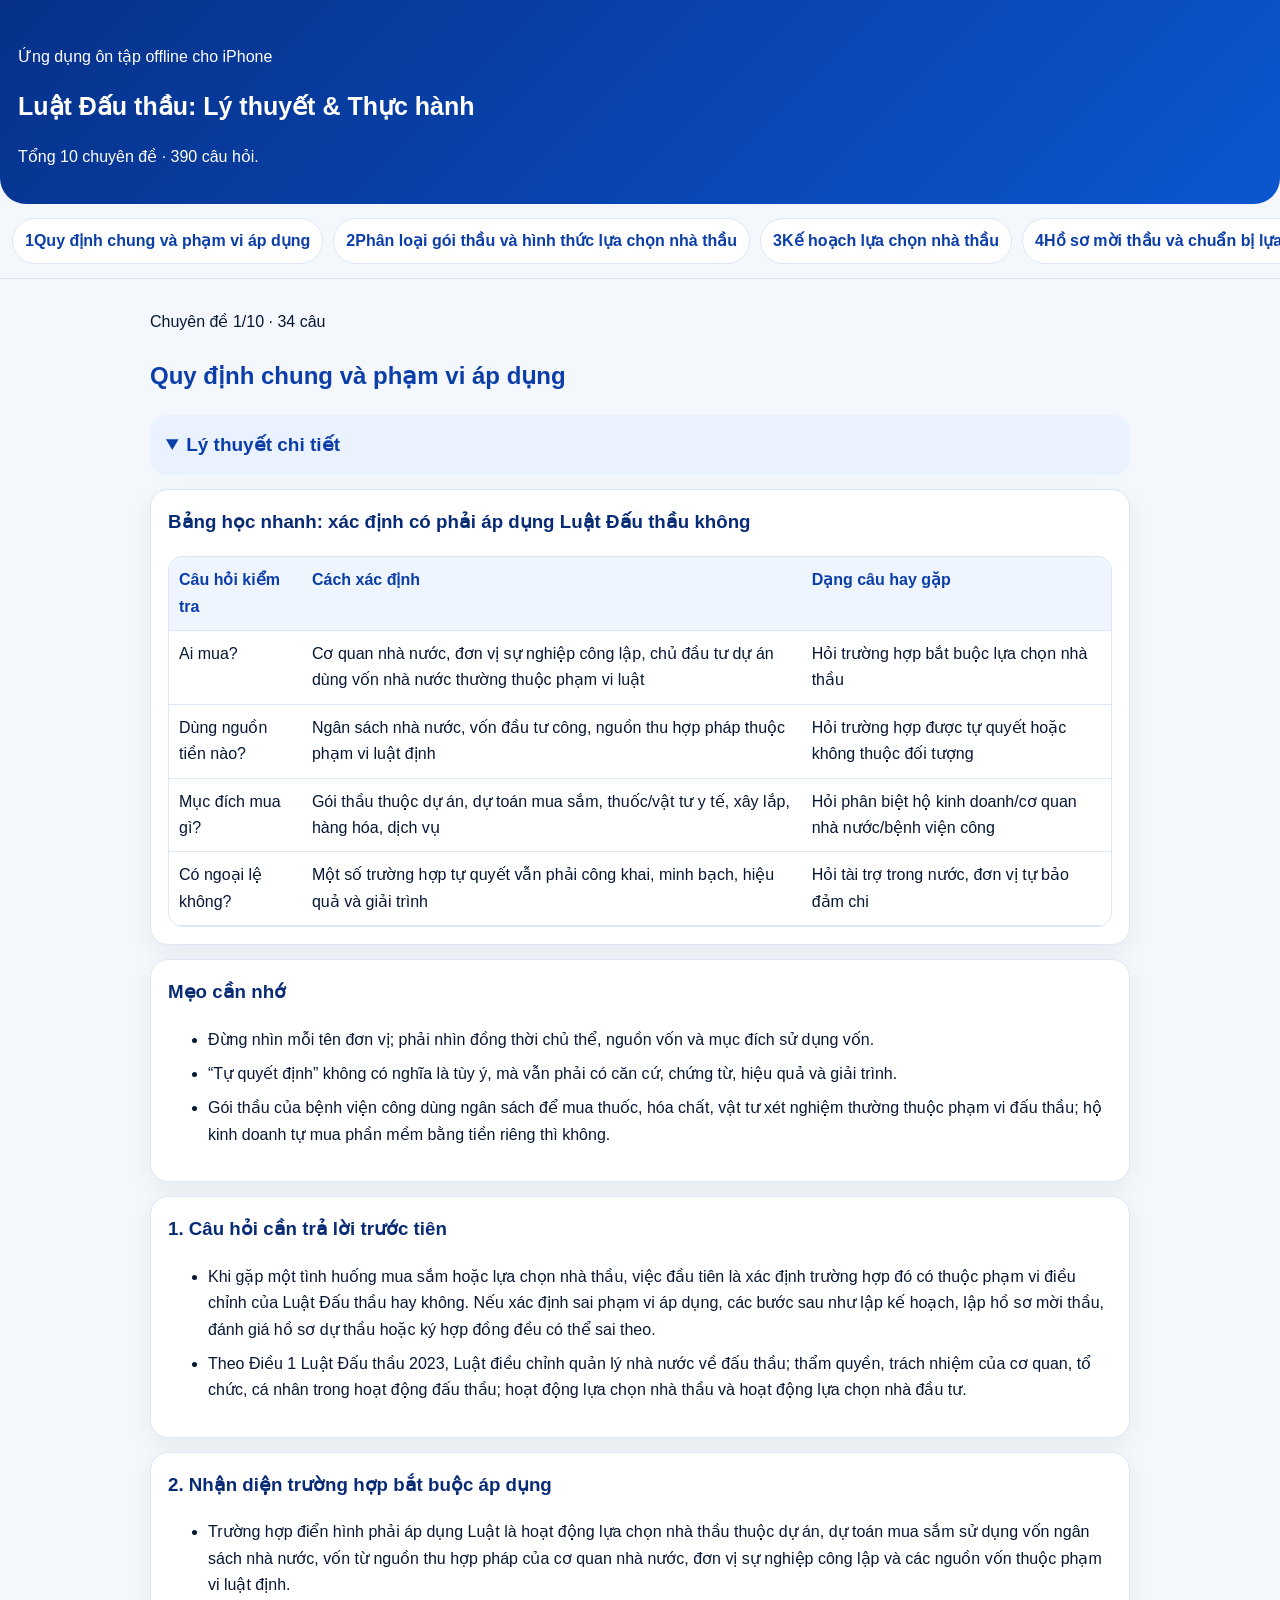
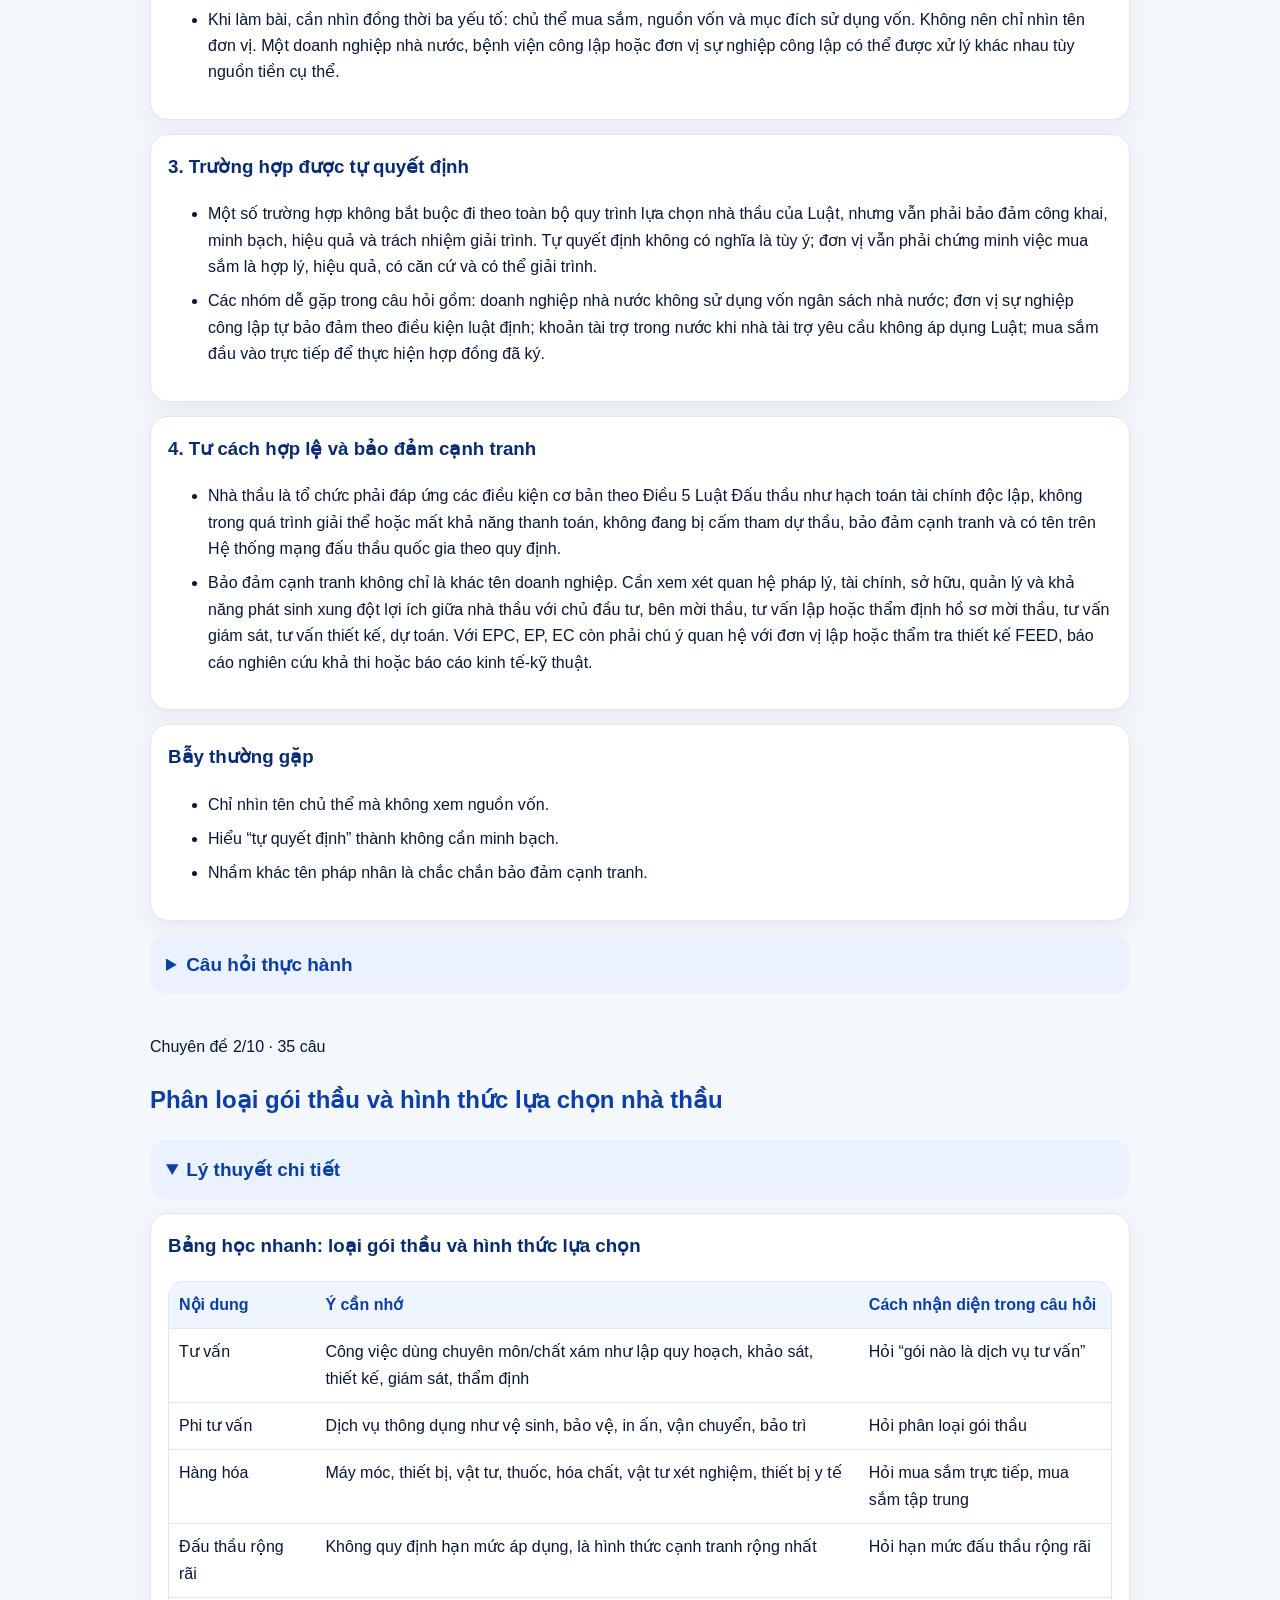
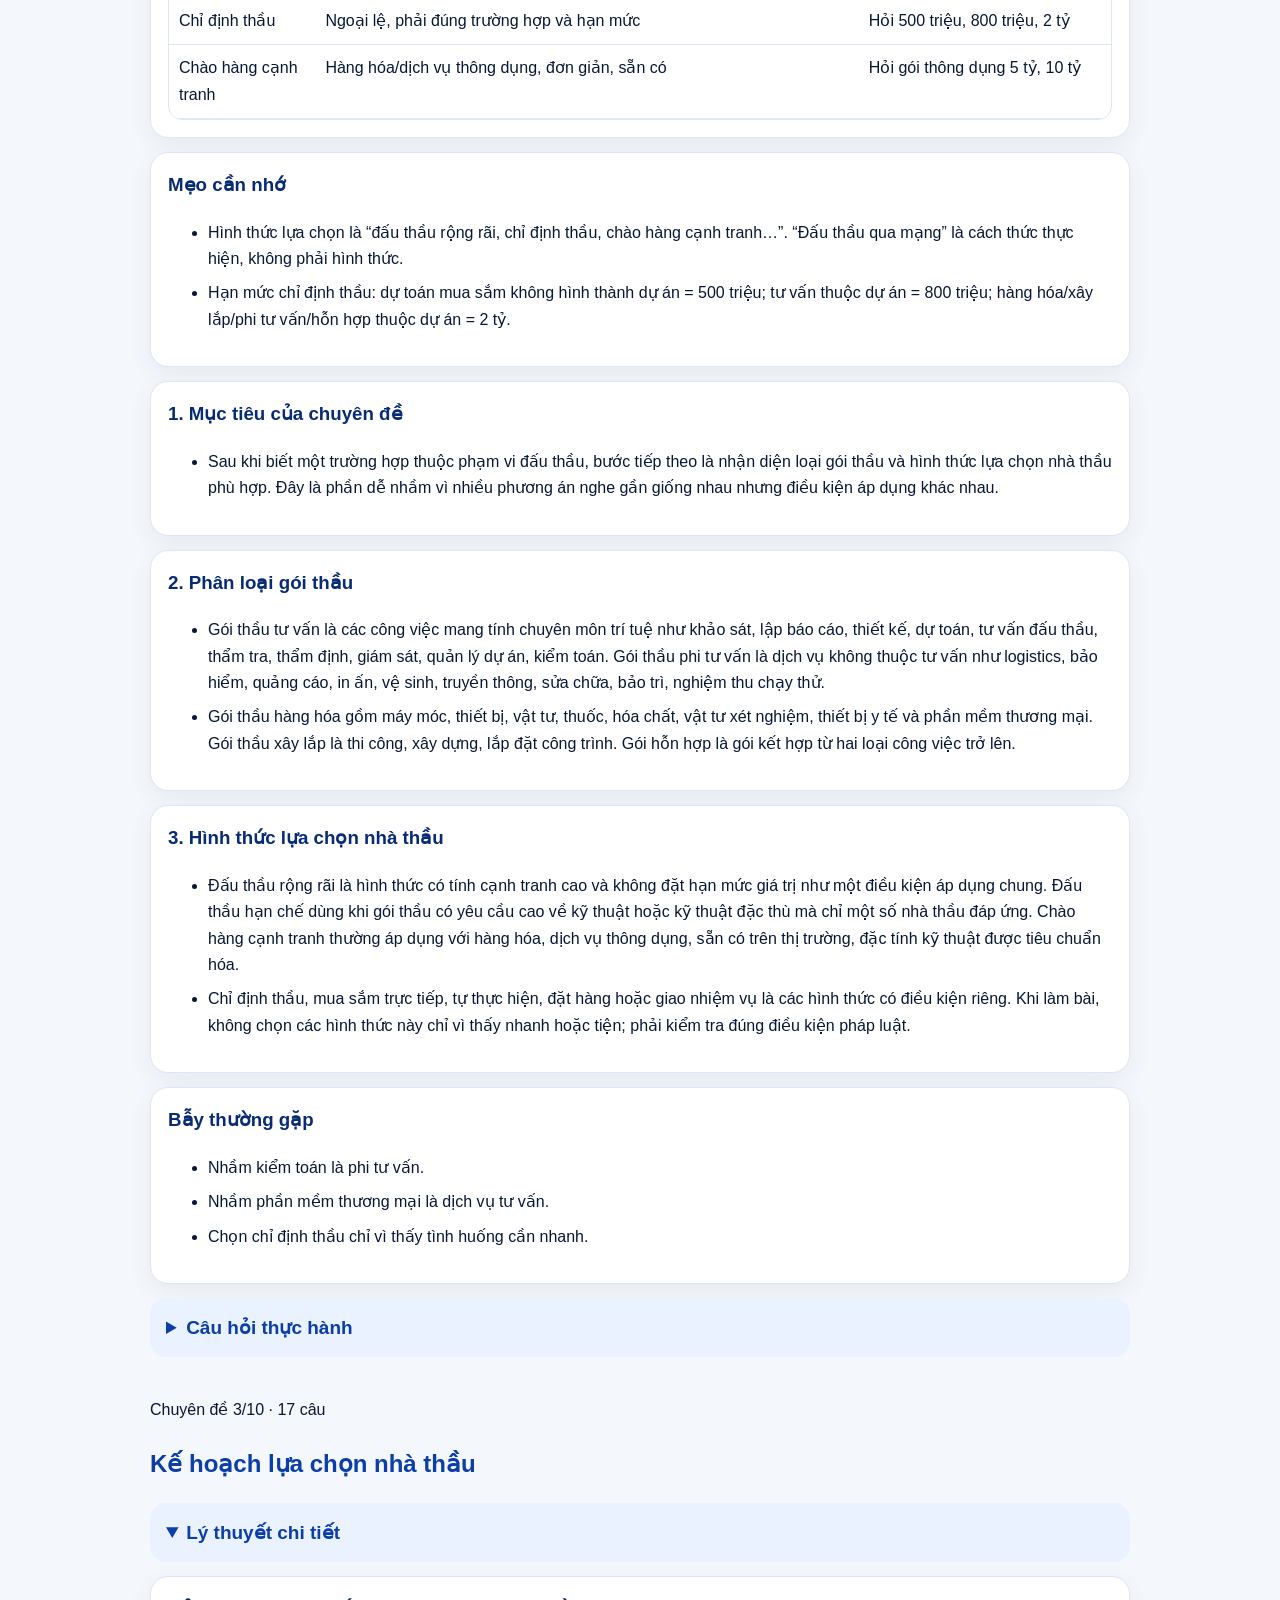
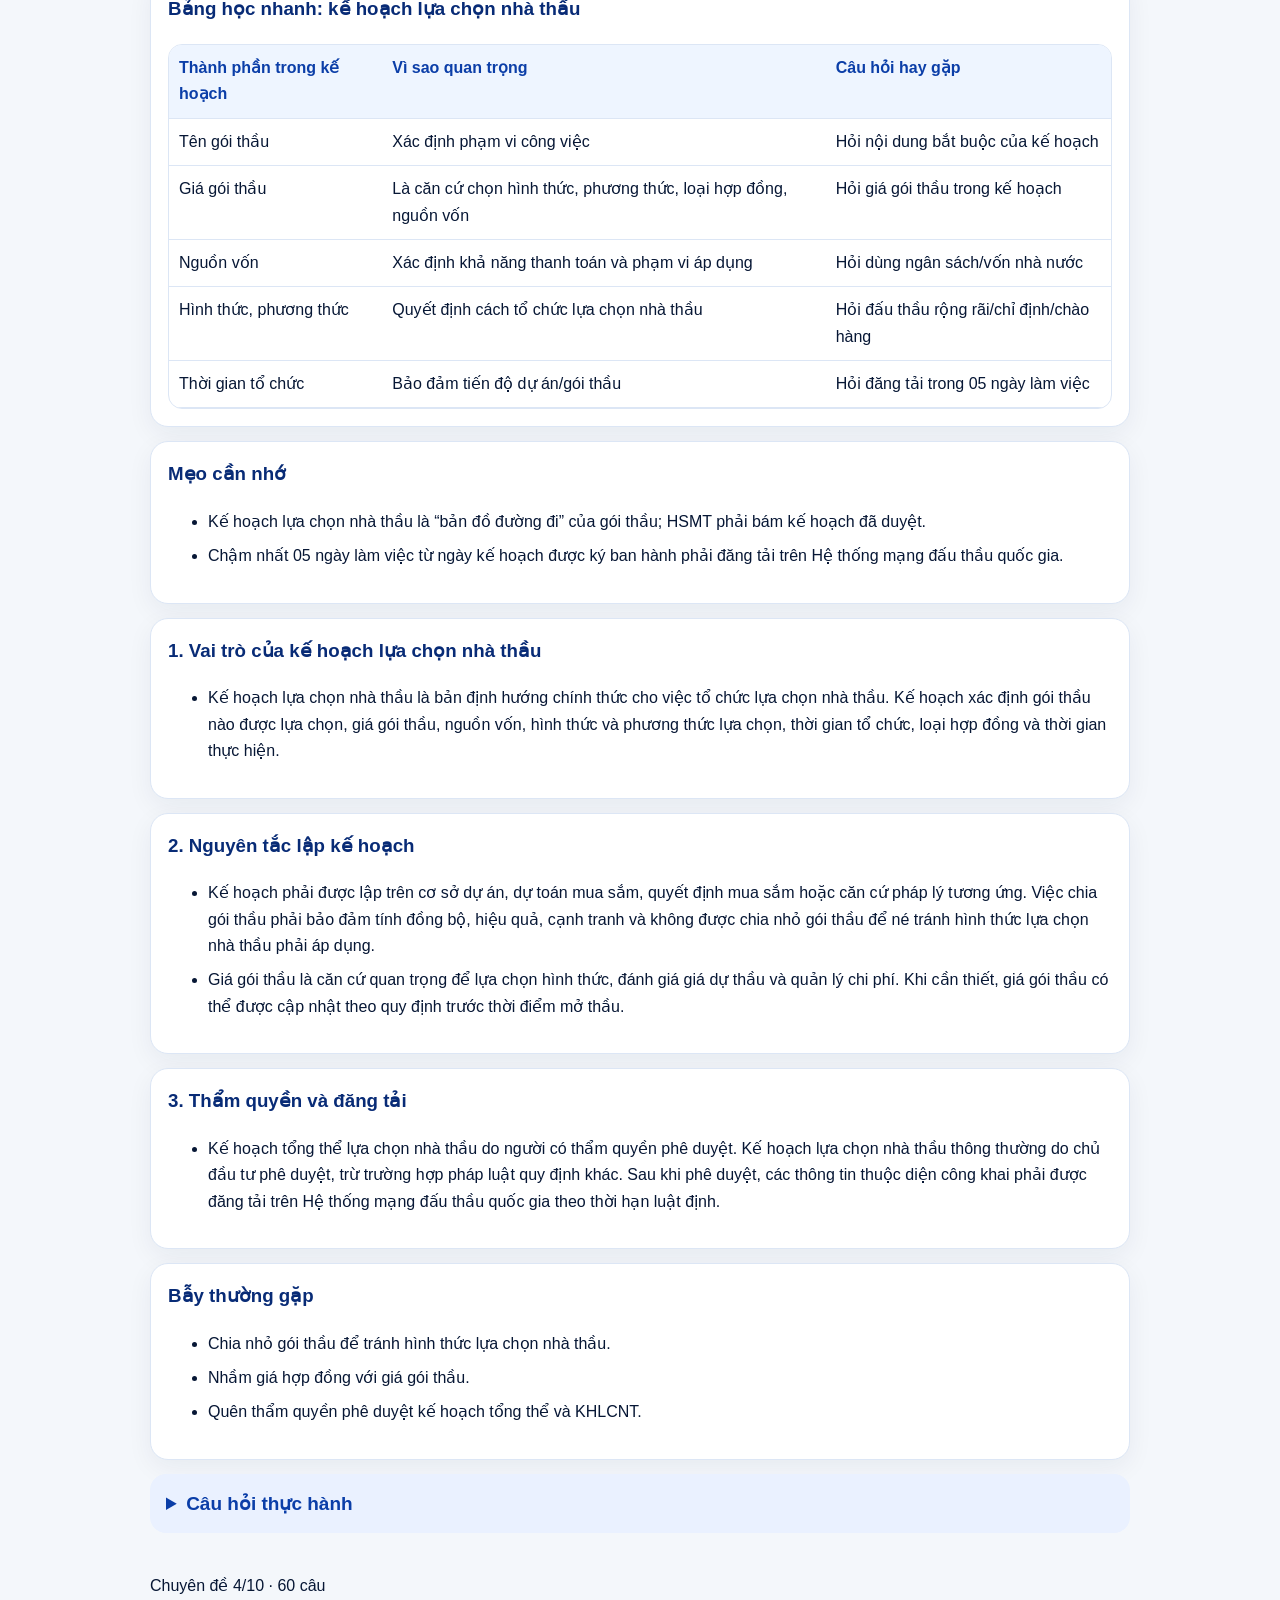
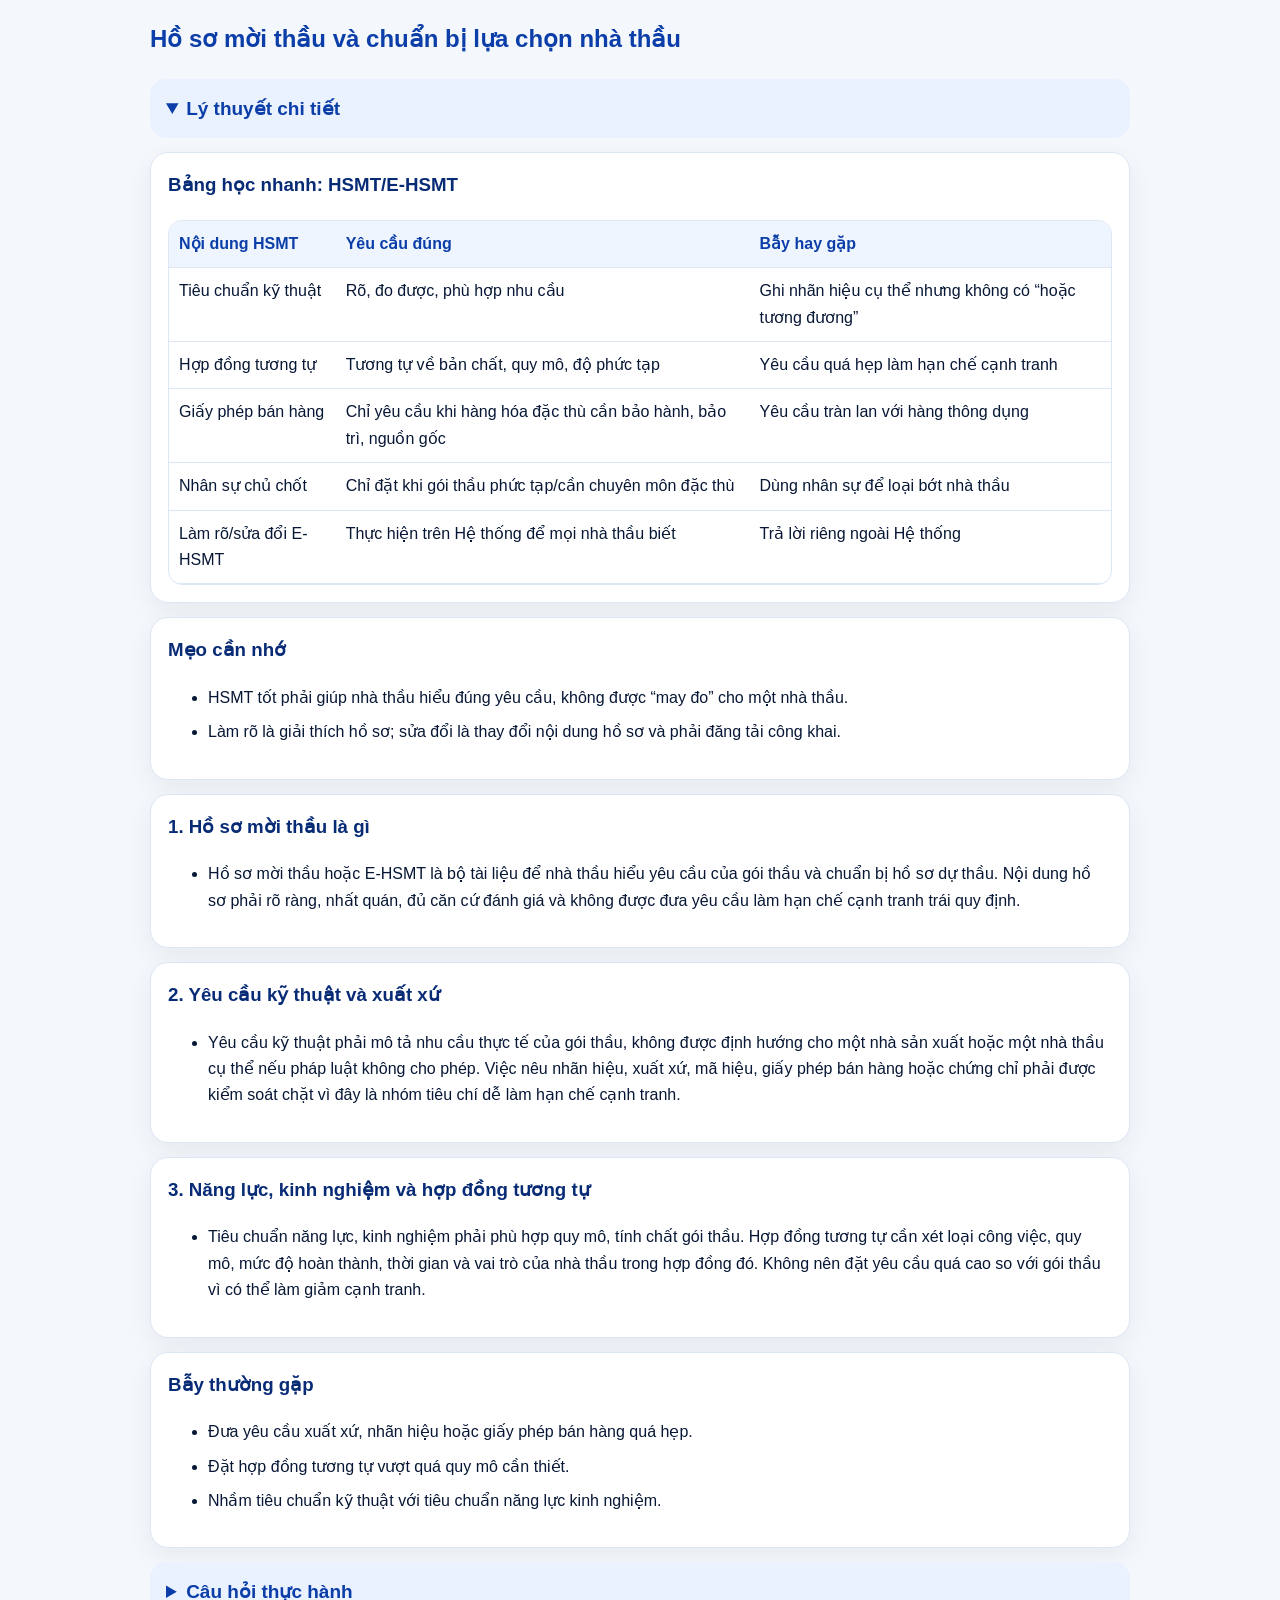
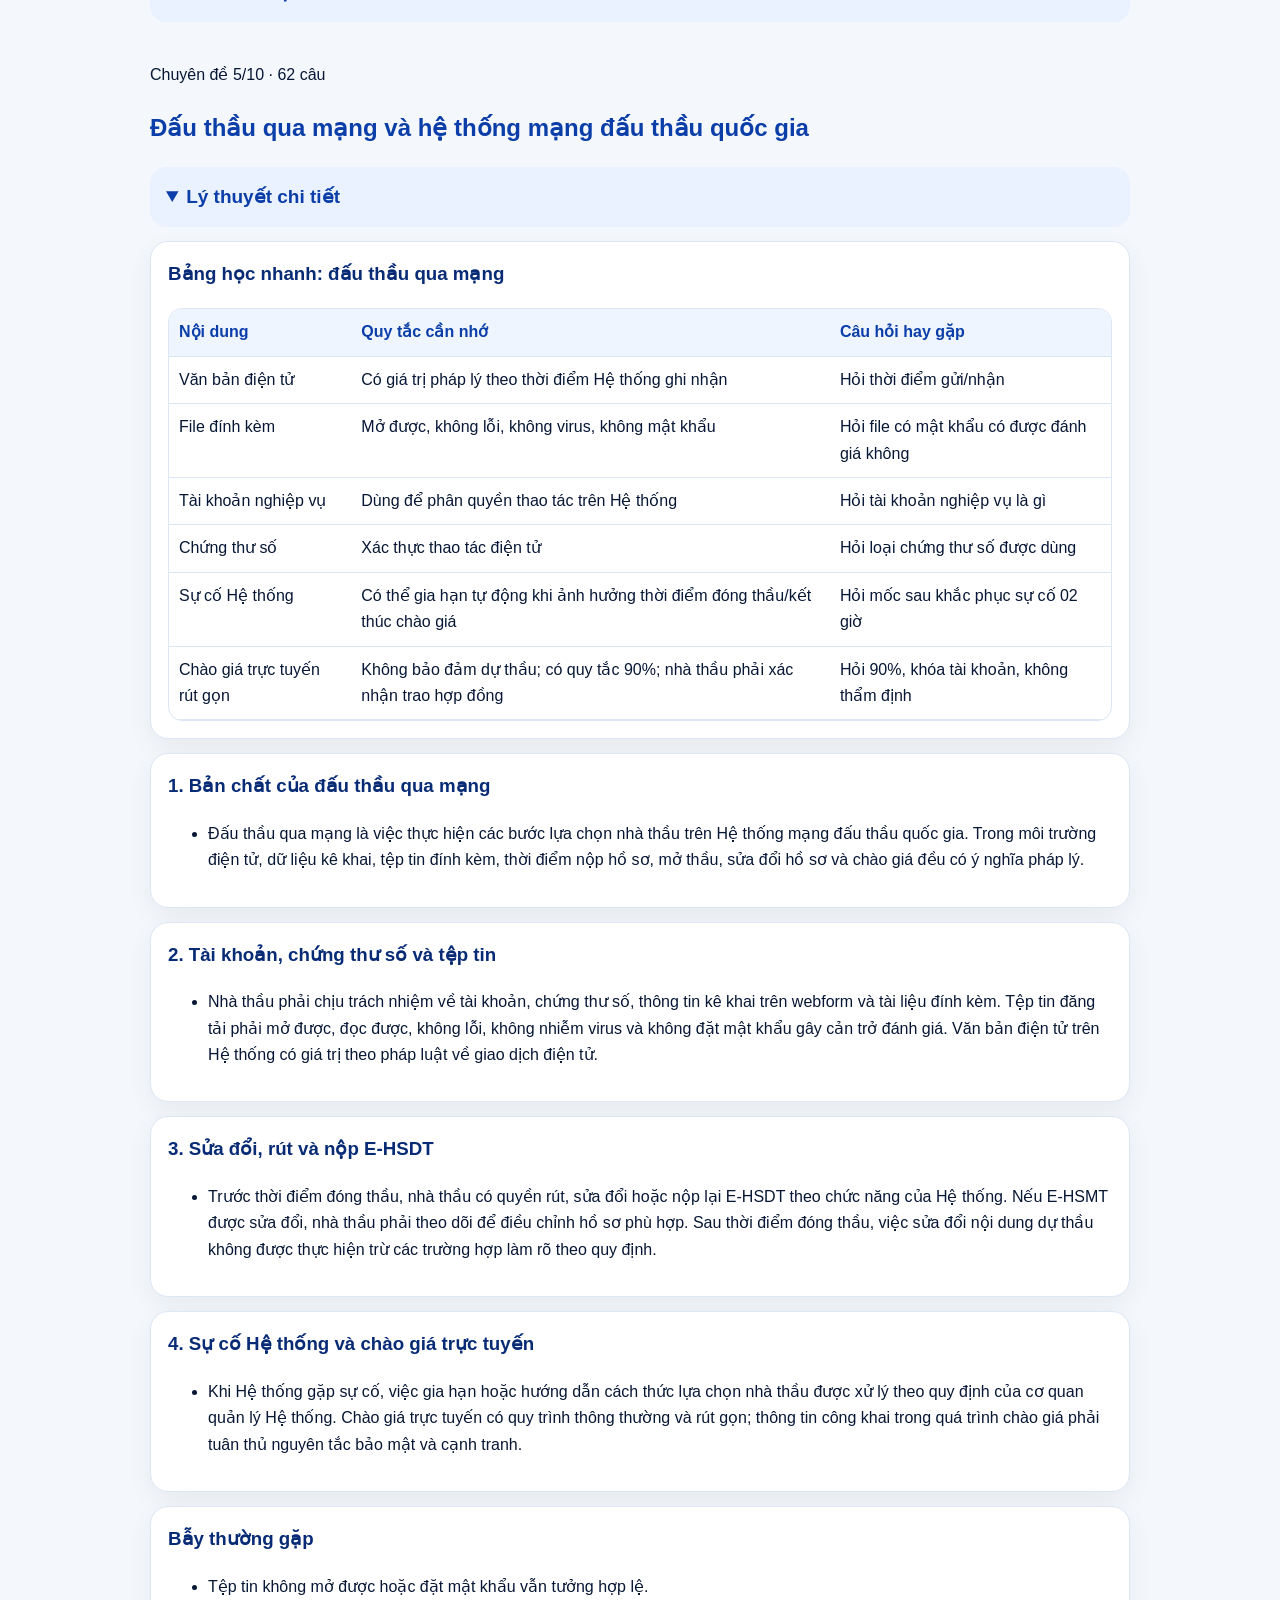
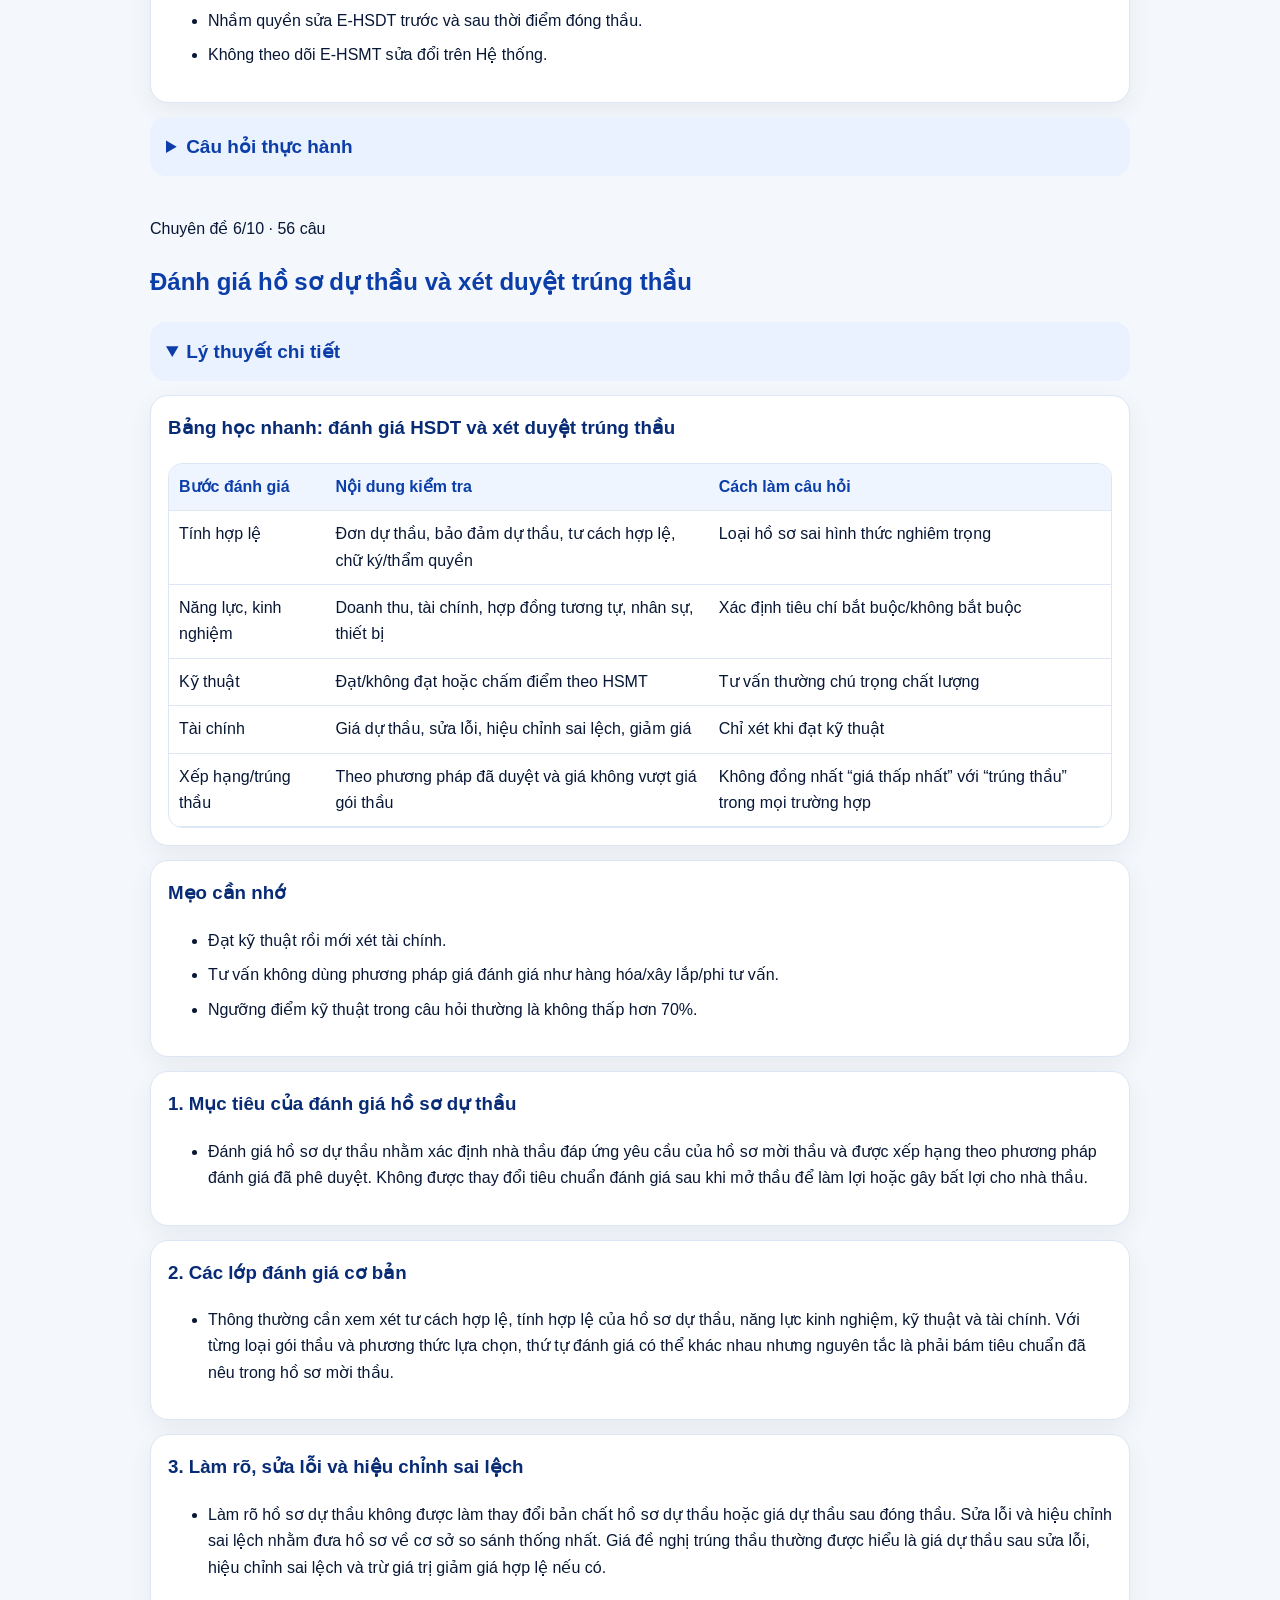
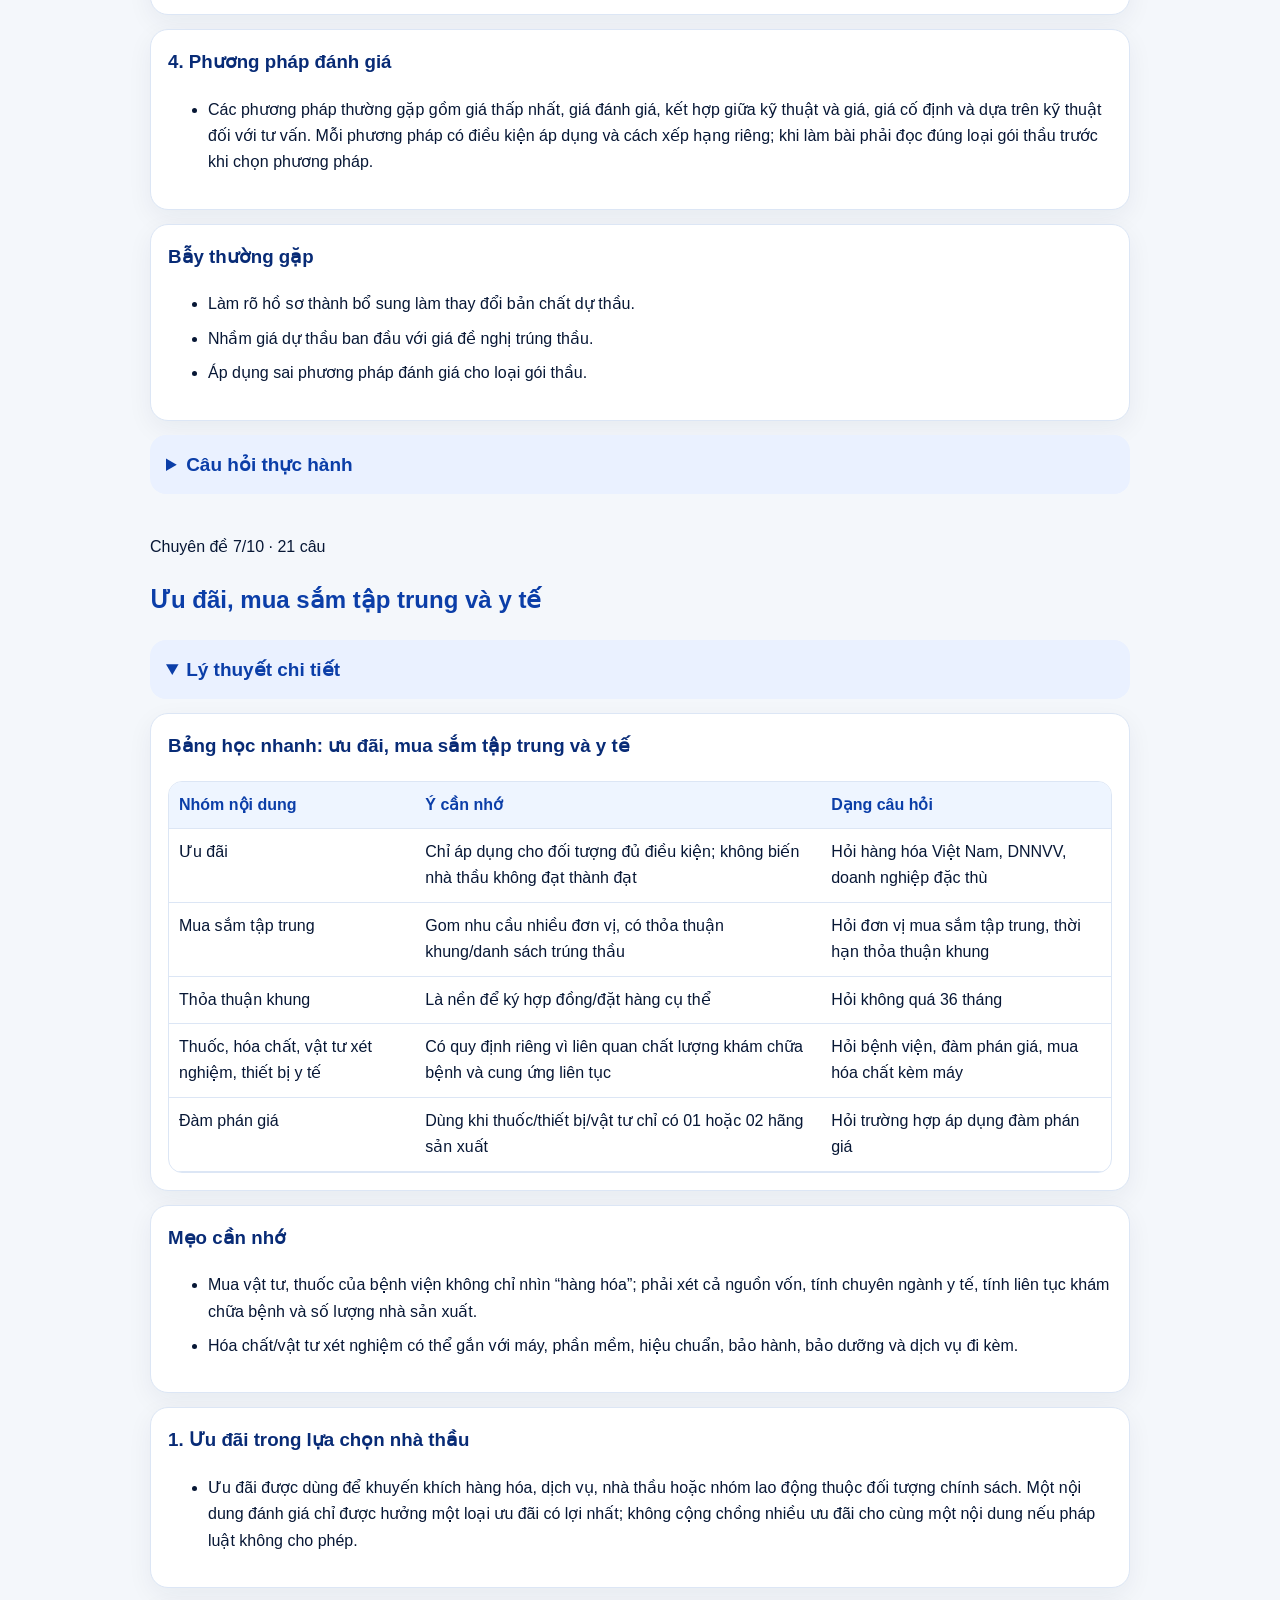
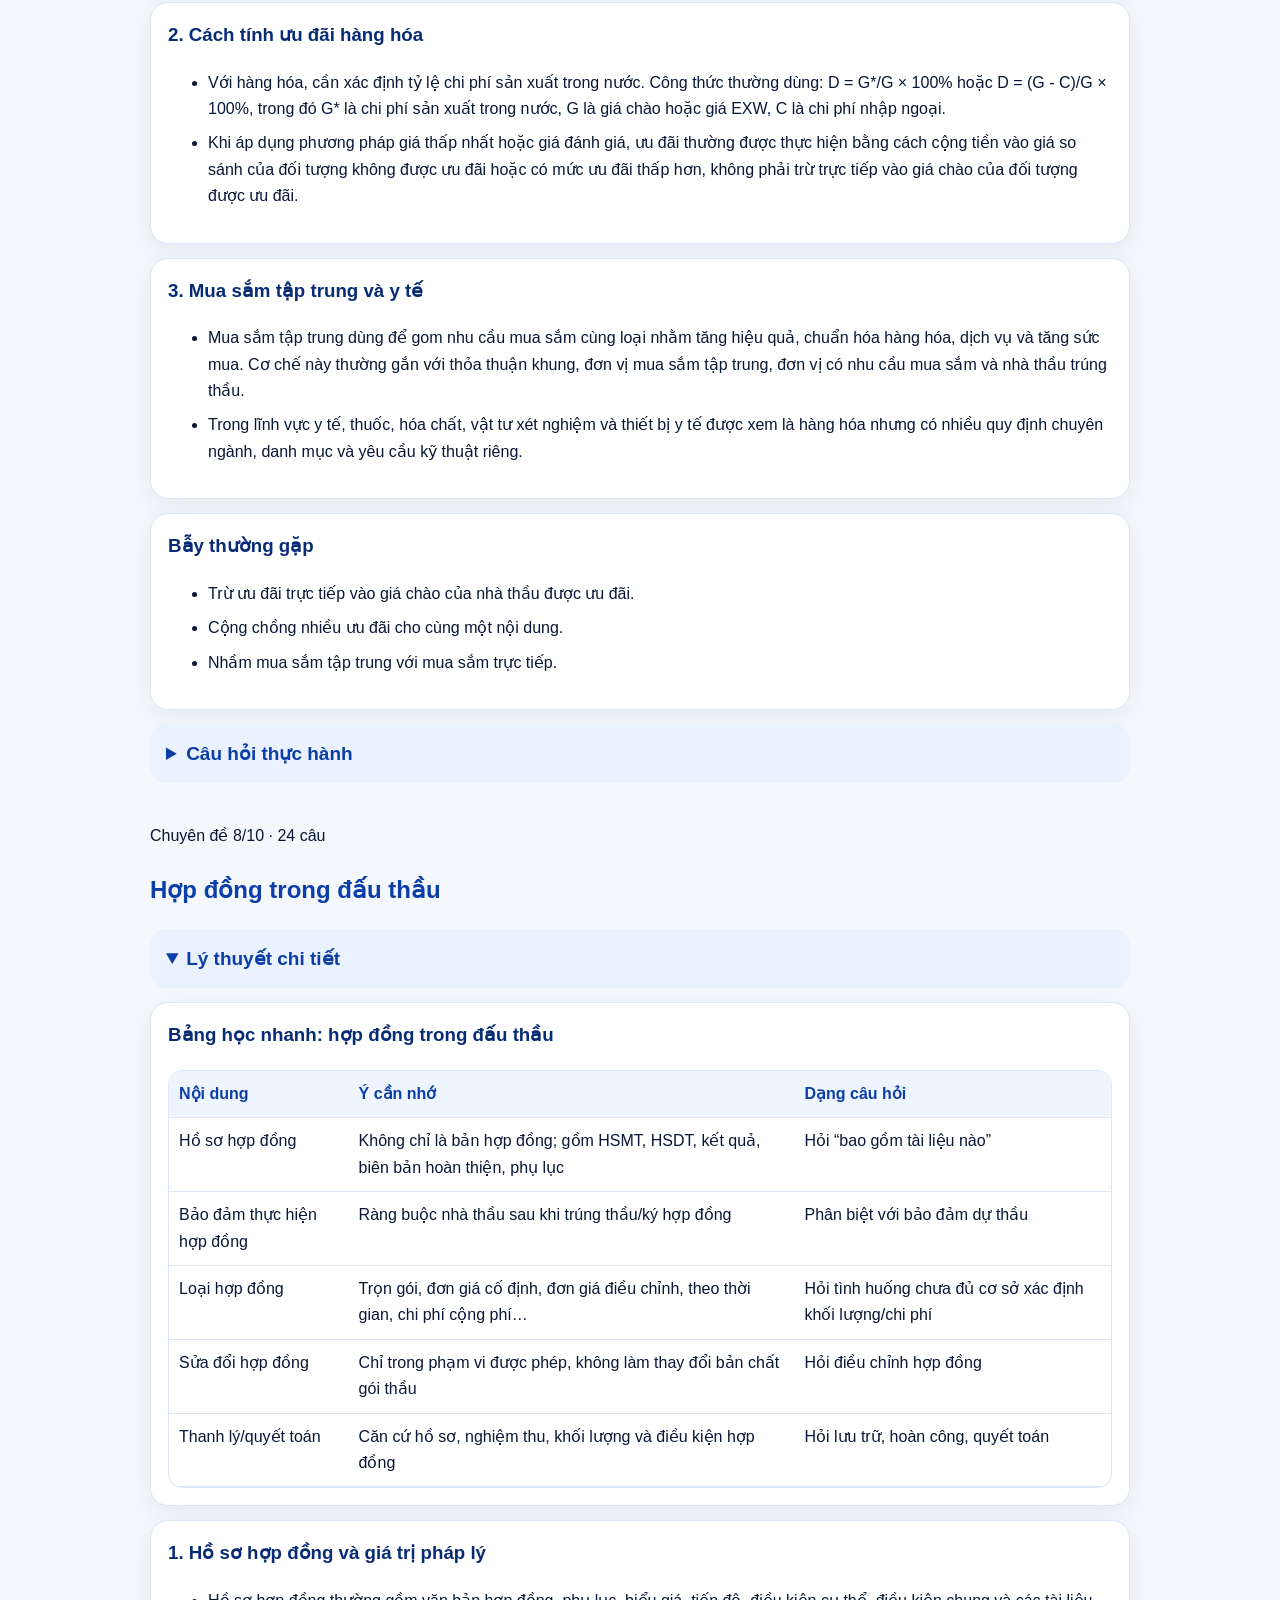
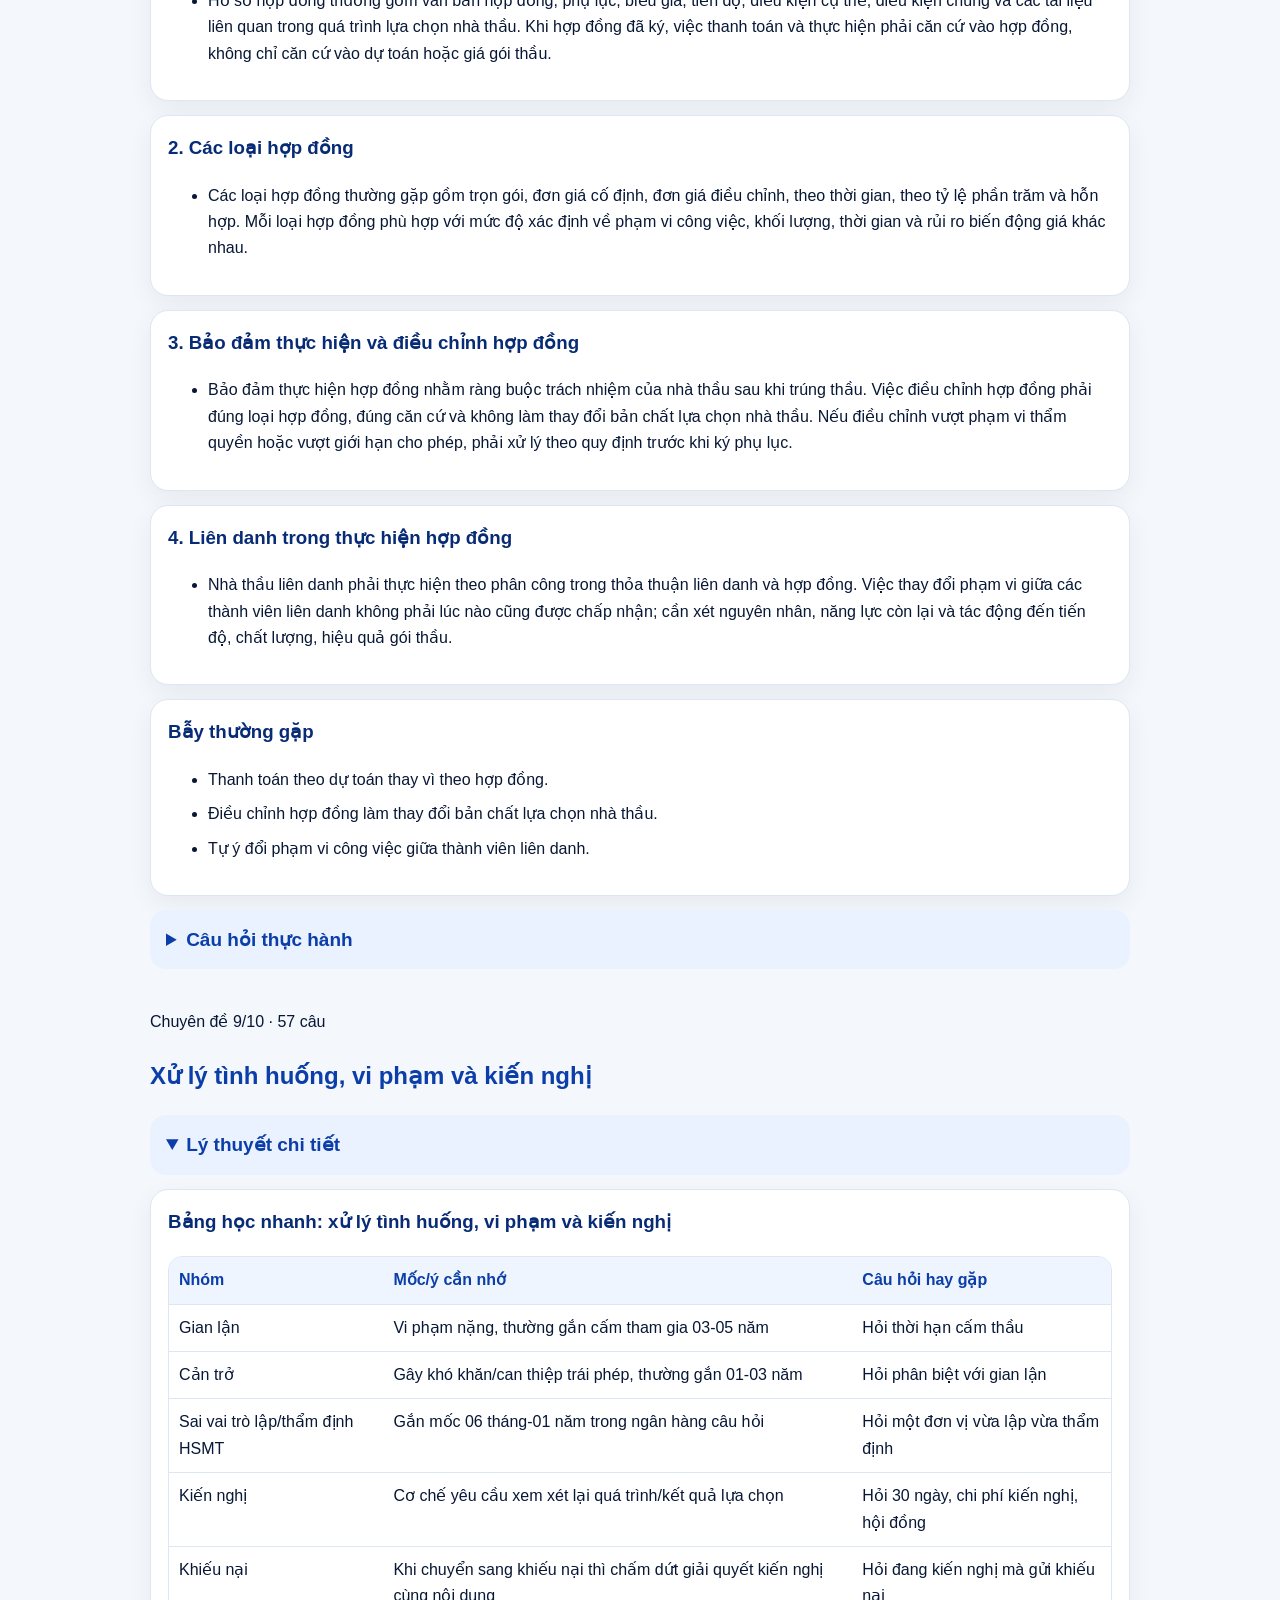
==== commit caa25b0a: "Rebuild study database and explanations" ====
--- a/on-tap-luat-dau-thau-iphone.html
+++ b/on-tap-luat-dau-thau-iphone.html
@@ -1,4828 +1,2 @@
-<!doctype html>
-<html lang="vi">
-<head>
-  <meta charset="UTF-8">
-  <meta name="viewport" content="width=device-width, initial-scale=1, viewport-fit=cover">
-  <title>Ôn tập Luật Đấu thầu - iPhone</title>
-  <style>
-    :root { --blue:#0b3ea8; --ink:#071735; --muted:#60708a; --line:#dce6f5; --bg:#f4f7fb; --card:#fff; --green:#0f7a4d; --green-bg:#e8f8f0; }
-    * { box-sizing:border-box; }
-    html { scroll-behavior:smooth; }
-    body { margin:0; font-family:-apple-system,BlinkMacSystemFont,"Segoe UI",Roboto,Arial,sans-serif; background:var(--bg); color:var(--ink); line-height:1.65; font-size:16px; }
-    header { padding:28px 18px 18px; color:white; background:linear-gradient(135deg,#07318a,#0b56d0); border-bottom-left-radius:26px; border-bottom-right-radius:26px; }
-    header p { margin:0 0 8px; opacity:.9; }
-    h1 { margin:0; font-size:25px; line-height:1.18; }
-    .sub { margin-top:10px; font-size:15px; }
-    .nav { display:flex; gap:10px; overflow:auto; padding:14px 12px; position:sticky; top:0; background:rgba(244,247,251,.96); backdrop-filter:blur(12px); z-index:5; border-bottom:1px solid var(--line); }
-    .nav a { flex:0 0 auto; display:flex; align-items:center; gap:7px; text-decoration:none; color:var(--blue); background:#fff; border:1px solid var(--line); border-radius:999px; padding:9px 12px; font-weight:700; font-size:14px; }
-    .nav span { background:#e8efff; border-radius:999px; min-width:22px; text-align:center; }
-    main { padding:14px; max-width:980px; margin:0 auto; }
-    .topic { margin:0 0 28px; scroll-margin-top:82px; }
-    .topic-head { padding:18px 4px 8px; }
-    .topic-head p { margin:0; color:var(--muted); font-weight:700; }
-    h2 { margin:2px 0 0; color:var(--blue); font-size:24px; line-height:1.25; }
-    .section-title { cursor:pointer; padding:14px 16px; margin:12px 0; border-radius:16px; background:#eaf1ff; color:var(--blue); font-size:19px; font-weight:800; }
-    .grid,.questions { display:grid; gap:14px; }
-    .card { background:var(--card); border:1px solid var(--line); border-radius:18px; padding:17px; box-shadow:0 8px 26px rgba(18,38,72,.06); }
-    .card h3 { margin:0 0 10px; color:#082b76; font-size:19px; line-height:1.35; }
-    ul,ol { padding-left:22px; margin:8px 0 0; }
-    li { margin:8px 0; }
-    .note { margin:14px 0 0; padding:12px 14px; background:#fff7de; border-left:5px solid #f0b429; border-radius:12px; font-weight:650; }
-    .source { margin:0 0 8px; color:var(--muted); font-size:13px; }
-    .options { list-style:none; padding:0; }
-    .options li { padding:11px 12px; border:1px solid var(--line); border-radius:13px; background:#fafcff; }
-    .answer-box { margin-top:12px; padding:0; border-radius:14px; background:var(--green-bg); border:1px solid #bde8d2; }
-    .answer-box summary { cursor:pointer; padding:12px 14px; color:var(--green); font-weight:800; }
-    .answer-box p { margin:0; padding:0 14px 12px; color:#075238; }
-    .answer-box[open] summary { border-bottom:1px solid #bde8d2; margin-bottom:10px; }
-    .answer { border-color:#80d3a9 !important; background:#effbf5 !important; }
-    footer { text-align:center; color:var(--muted); padding:22px 14px 32px; }
-  </style>
-</head>
-<body>
-  <header>
-    <p>Ứng dụng ôn tập offline cho iPhone</p>
-    <h1>Luật Đấu thầu: Lý thuyết & Thực hành</h1>
-    <p class="sub">Bản này không cần JavaScript để hiện dữ liệu. Tổng 10 chuyên đề · 390 câu hỏi.</p>
-  </header>
-  <nav class="nav"><a href="#topic-1"><span>1</span>Quy định chung và phạm vi áp dụng</a><a href="#topic-2"><span>2</span>Phân loại gói thầu và hình thức lựa chọn nhà thầu</a><a href="#topic-3"><span>3</span>Kế hoạch lựa chọn nhà thầu</a><a href="#topic-4"><span>4</span>Hồ sơ mời thầu và chuẩn bị lựa chọn nhà thầu</a><a href="#topic-5"><span>5</span>Đấu thầu qua mạng và hệ thống mạng đấu thầu quốc gia</a><a href="#topic-6"><span>6</span>Đánh giá hồ sơ dự thầu và xét duyệt trúng thầu</a><a href="#topic-7"><span>7</span>Ưu đãi, mua sắm tập trung và y tế</a><a href="#topic-8"><span>8</span>Hợp đồng trong đấu thầu</a><a href="#topic-9"><span>9</span>Xử lý tình huống, vi phạm và kiến nghị</a><a href="#topic-10"><span>10</span>Đấu thầu quốc tế và hiệp định thương mại</a></nav>
-  <main>
-          <section class="topic" id="topic-1">
-            <div class="topic-head">
-              <p>Chuyên đề 1/10 · 34 câu thực hành</p>
-              <h2>Quy định chung và phạm vi áp dụng</h2>
-            </div>
-            <details open>
-              <summary class="section-title">Lý thuyết chi tiết</summary>
-              <div class="grid">
-              <article class="card theory-card">
-                <h3>Nguồn pháp lý tham khảo</h3>
-                <ul><li>Luật Đấu thầu số 22/2023/QH15: https://vanban.chinhphu.vn/?classid=1&amp;docid=208419&amp;orggroupid=1&amp;pageid=27160</li><li>Luật số 57/2024/QH15: https://vanban.chinhphu.vn/?classid=1&amp;docid=212485&amp;orggroupid=1&amp;pageid=27160</li><li>Luật số 90/2025/QH15: https://vanban.chinhphu.vn/?docid=214558&amp;orggroupid=1&amp;pageid=27160</li><li>Nghị định số 214/2025/NĐ-CP: https://vanban.chinhphu.vn/?classid=1&amp;docid=214821&amp;pageid=27160&amp;typegroupid=4</li><li>Thông tư số 79/2025/TT-BTC: https://vanban.chinhphu.vn/?classid=1&amp;docid=214844&amp;pageid=27160</li><li>Thông tư số 80/2025/TT-BTC: https://vanban.chinhphu.vn/?classid=1&amp;docid=214968&amp;pageid=27160</li></ul>
-                <p class="note">Các nguồn này được ghi trong database chuyên đề để người học đối chiếu khi cần.</p>
-              </article>
-            
-              <article class="card theory-card">
-                <h3>1. Câu hỏi cần trả lời trước tiên</h3>
-                <ul><li>Khi gặp một tình huống mua sắm hoặc lựa chọn nhà thầu, việc đầu tiên là xác định trường hợp đó có thuộc phạm vi điều chỉnh của Luật Đấu thầu hay không. Nếu xác định sai phạm vi áp dụng, các bước sau như lập kế hoạch, lập hồ sơ mời thầu, đánh giá hồ sơ dự thầu hoặc ký hợp đồng đều có thể sai theo.</li><li>Theo Điều 1 Luật Đấu thầu 2023, Luật điều chỉnh quản lý nhà nước về đấu thầu; thẩm quyền, trách nhiệm của cơ quan, tổ chức, cá nhân trong hoạt động đấu thầu; hoạt động lựa chọn nhà thầu và hoạt động lựa chọn nhà đầu tư.</li></ul>
-                
-              </article>
-            
-              <article class="card theory-card">
-                <h3>2. Nhận diện trường hợp bắt buộc áp dụng</h3>
-                <ul><li>Trường hợp điển hình phải áp dụng Luật là hoạt động lựa chọn nhà thầu thuộc dự án, dự toán mua sắm sử dụng vốn ngân sách nhà nước, vốn từ nguồn thu hợp pháp của cơ quan nhà nước, đơn vị sự nghiệp công lập và các nguồn vốn thuộc phạm vi luật định.</li><li>Khi làm bài, cần nhìn đồng thời ba yếu tố: chủ thể mua sắm, nguồn vốn và mục đích sử dụng vốn. Không nên chỉ nhìn tên đơn vị. Một doanh nghiệp nhà nước, bệnh viện công lập hoặc đơn vị sự nghiệp công lập có thể được xử lý khác nhau tùy nguồn tiền cụ thể.</li></ul>
-                
-              </article>
-            
-              <article class="card theory-card">
-                <h3>3. Trường hợp được tự quyết định</h3>
-                <ul><li>Một số trường hợp không bắt buộc đi theo toàn bộ quy trình lựa chọn nhà thầu của Luật, nhưng vẫn phải bảo đảm công khai, minh bạch, hiệu quả và trách nhiệm giải trình. Tự quyết định không có nghĩa là tùy ý; đơn vị vẫn phải chứng minh việc mua sắm là hợp lý, hiệu quả, có căn cứ và có thể giải trình.</li><li>Các nhóm dễ gặp trong câu hỏi gồm: doanh nghiệp nhà nước không sử dụng vốn ngân sách nhà nước; đơn vị sự nghiệp công lập tự bảo đảm theo điều kiện luật định; khoản tài trợ trong nước khi nhà tài trợ yêu cầu không áp dụng Luật; mua sắm đầu vào trực tiếp để thực hiện hợp đồng đã ký.</li></ul>
-                
-              </article>
-            
-              <article class="card theory-card">
-                <h3>4. Tư cách hợp lệ và bảo đảm cạnh tranh</h3>
-                <ul><li>Nhà thầu là tổ chức phải đáp ứng các điều kiện cơ bản theo Điều 5 Luật Đấu thầu như hạch toán tài chính độc lập, không trong quá trình giải thể hoặc mất khả năng thanh toán, không đang bị cấm tham dự thầu, bảo đảm cạnh tranh và có tên trên Hệ thống mạng đấu thầu quốc gia theo quy định.</li><li>Bảo đảm cạnh tranh không chỉ là khác tên doanh nghiệp. Cần xem xét quan hệ pháp lý, tài chính, sở hữu, quản lý và khả năng phát sinh xung đột lợi ích giữa nhà thầu với chủ đầu tư, bên mời thầu, tư vấn lập hoặc thẩm định hồ sơ mời thầu, tư vấn giám sát, tư vấn thiết kế, dự toán. Với EPC, EP, EC còn phải chú ý quan hệ với đơn vị lập hoặc thẩm tra thiết kế FEED, báo cáo nghiên cứu khả thi hoặc báo cáo kinh tế-kỹ thuật.</li></ul>
-                
-              </article>
-            
-              <article class="card theory-card">
-                <h3>Bẫy thường gặp</h3>
-                <ul><li>Chỉ nhìn tên chủ thể mà không xem nguồn vốn.</li><li>Hiểu “tự quyết định” thành không cần minh bạch.</li><li>Nhầm khác tên pháp nhân là chắc chắn bảo đảm cạnh tranh.</li></ul>
-                
-              </article>
-            </div>
-            </details>
-            <details>
-              <summary class="section-title">Câu hỏi thực hành</summary>
-              <div class="questions">
-              <article class="card question-card">
-                <p class="source">CĐ 1.1 - Quy định chung · Nguồn: Chuyen_de_01_Quy_dinh_chung_va_pham_vi_ap_dung.md · Câu gốc: 1</p>
-                <h3>Câu 1. Trường hợp nào sau đây bắt buộc phải lựa chọn nhà thầu theo quy định tại Luật Đấu thầu?</h3>
-                <ol class="options"><li class="answer"><b>A.</b> Gói thầu thuộc dự án sử dụng vốn ngân sách nhà nước của cơ quan nhà nước</li><li class=""><b>B.</b> Lựa chọn nhà thầu của doanh nghiệp nhà nước không sử dụng vốn ngân sách nhà nước</li><li class=""><b>C.</b> Lựa chọn nhà thầu của đơn vị sự nghiệp công lập tự bảo đảm chi thường xuyên không sử dụng ngân sách nhà nước</li><li class=""><b>D.</b> Gói thầu mua sắm điện nước, xăng dầu của cơ quan nhà nước</li></ol>
-                <details class="answer-box">
-                  <summary>Xem đáp án & giải thích</summary>
-                  <p><b>Đáp án đúng: A.</b></p>
-                  <p>Phương án A đúng vì phù hợp với phần lý thuyết của chuyên đề: Gói thầu thuộc dự án sử dụng vốn ngân sách nhà nước của cơ quan nhà nước. Các phương án còn lại không đáp ứng đúng điều kiện áp dụng, thẩm quyền, mốc thời gian hoặc cách xử lý đã nêu trong lý thuyết.</p>
-                </details>
-              </article>
-            
-              <article class="card question-card">
-                <p class="source">CĐ 1.1 - Quy định chung · Nguồn: Chuyen_de_01_Quy_dinh_chung_va_pham_vi_ap_dung.md · Câu gốc: 2</p>
-                <h3>Câu 2. Chọn phương án đúng về phạm vi điều chỉnh của Luật Đấu thầu?</h3>
-                <ol class="options"><li class=""><b>A.</b> Quy định về quản lý nhà nước đối với hoạt động đấu thầu</li><li class=""><b>B.</b> Quy định về thẩm quyền và trách nhiệm của các cơ quan, tổ chức, cá nhân trong hoạt động đấu thầu</li><li class=""><b>C.</b> Quy định về hoạt động lựa chọn nhà thầu thực hiện gói thầu, hoạt động lựa chọn nhà đầu tư thực hiện dự án đầu tư kinh doanh</li><li class="answer"><b>D.</b> Tất cả phương án trên đều đúng</li></ol>
-                <details class="answer-box">
-                  <summary>Xem đáp án & giải thích</summary>
-                  <p><b>Đáp án đúng: D.</b></p>
-                  <p>Phương án D đúng vì phù hợp với phần lý thuyết của chuyên đề: Tất cả phương án trên đều đúng. Các phương án còn lại không đáp ứng đúng điều kiện áp dụng, thẩm quyền, mốc thời gian hoặc cách xử lý đã nêu trong lý thuyết.</p>
-                </details>
-              </article>
-            
-              <article class="card question-card">
-                <p class="source">CĐ 1.1 - Quy định chung · Nguồn: Chuyen_de_01_Quy_dinh_chung_va_pham_vi_ap_dung.md · Câu gốc: 3</p>
-                <h3>Câu 3. Trường hợp nào sau đây không thuộc đối tượng áp dụng của Luật Đấu thầu?</h3>
-                <ol class="options"><li class=""><b>A.</b> Gói thầu mua thuốc, hoá chất, vật tư xét nghiệm sử dụng nguồn ngân sách nhà nước của bệnh viện công lập A</li><li class=""><b>B.</b> Gói thầu xây dựng đường giao thông sử dụng vốn đầu tư công do Ban Quản lý dự án đầu tư xây dựng công trình tỉnh A làm chủ đầu tư</li><li class=""><b>C.</b> Gói thầu mua sắm trang thiết bị làm việc sử dụng vốn nhà nước của Văn phòng UBND tỉnh A</li><li class="answer"><b>D.</b> Hoạt động mua phần mềm kế toán của hộ kinh doanh cá thể</li></ol>
-                <details class="answer-box">
-                  <summary>Xem đáp án & giải thích</summary>
-                  <p><b>Đáp án đúng: D.</b></p>
-                  <p>Phương án D đúng vì phù hợp với phần lý thuyết của chuyên đề: Hoạt động mua phần mềm kế toán của hộ kinh doanh cá thể. Các phương án còn lại không đáp ứng đúng điều kiện áp dụng, thẩm quyền, mốc thời gian hoặc cách xử lý đã nêu trong lý thuyết.</p>
-                </details>
-              </article>
-            
-              <article class="card question-card">
-                <p class="source">CĐ 1.1 - Quy định chung · Nguồn: Chuyen_de_01_Quy_dinh_chung_va_pham_vi_ap_dung.md · Câu gốc: 4</p>
-                <h3>Câu 4. Trường hợp nào sau đây cơ quan, tổ chức, doanh nghiệp được tự quyết định việc lựa chọn nhà thầu trên cơ sở bảo đảm công khai, minh bạch, hiệu quả và trách nhiệm giải trình?</h3>
-                <ol class="options"><li class=""><b>A.</b> Thực hiện gói thầu thuộc dự án sử dụng vốn đầu tư công của cơ quan nhà nước</li><li class=""><b>B.</b> Thực hiện gói thầu thuộc dự án sử dụng vốn đầu tư công của đơn vị sự nghiệp công lập bảo đảm một phần chi thường xuyên</li><li class=""><b>C.</b> Thực hiện gói thầu thuộc dự án sử dụng vốn ngân sách nhà nước của doanh nghiệp nhà nước</li><li class="answer"><b>D.</b> Lựa chọn nhà thầu của doanh nghiệp nhà nước không sử dụng vốn ngân sách nhà nước, đơn vị sự nghiệp công lập tự bảo đảm chi thường xuyên và chi đầu tư, đơn vị sự nghiệp công lập tự bảo đảm chi thường xuyên không sử dụng ngân sách nhà nước</li></ol>
-                <details class="answer-box">
-                  <summary>Xem đáp án & giải thích</summary>
-                  <p><b>Đáp án đúng: D.</b></p>
-                  <p>Phương án D đúng vì phù hợp với phần lý thuyết của chuyên đề: Lựa chọn nhà thầu của doanh nghiệp nhà nước không sử dụng vốn ngân sách nhà nước, đơn vị sự nghiệp công lập tự bảo đảm chi thường xuyên và chi đầu tư, đơn vị sự nghiệp công lập tự bảo đảm chi thường xuyên không sử dụng ngân sách nhà nước. Các phương án còn lại không đáp ứng đúng điều kiện áp dụng, thẩm quyền, mốc thời gian hoặc cách xử lý đã nêu trong lý thuyết.</p>
-                </details>
-              </article>
-            
-              <article class="card question-card">
-                <p class="source">CĐ 1.1 - Quy định chung · Nguồn: Chuyen_de_01_Quy_dinh_chung_va_pham_vi_ap_dung.md · Câu gốc: 5</p>
-                <h3>Câu 5. Đơn vị sự nghiệp công lập A đã trúng thầu gói thầu tổ chức lớp đào tạo cán bộ cho UBND tỉnh X sử dụng vốn ngân sách địa phương. Đơn vị sự nghiệp công lập A có phải tổ chức lựa chọn nhà thầu theo Luật Đấu thầu để thuê dịch vụ hậu cần (như địa điểm ăn nghỉ, photo tài liệu, hội trường tổ chức) hay không?</h3>
-                <ol class="options"><li class=""><b>A.</b> Phải lựa chọn nhà thầu theo quy định của Luật Đấu thầu</li><li class=""><b>B.</b> Căn cứ vào hợp đồng quy định giữa đơn vị A và UBND tỉnh X</li><li class="answer"><b>C.</b> Đơn vị A được tự quyết định việc mua sắm trên cơ sở bảo đảm công khai, minh bạch, hiệu quả và trách nhiệm giải trình</li><li class=""><b>D.</b> Căn cứ theo phân cấp quyết định mua sắm của UBND tỉnh X</li></ol>
-                <details class="answer-box">
-                  <summary>Xem đáp án & giải thích</summary>
-                  <p><b>Đáp án đúng: C.</b></p>
-                  <p>Phương án C đúng vì phù hợp với phần lý thuyết của chuyên đề: Đơn vị A được tự quyết định việc mua sắm trên cơ sở bảo đảm công khai, minh bạch, hiệu quả và trách nhiệm giải trình. Các phương án còn lại không đáp ứng đúng điều kiện áp dụng, thẩm quyền, mốc thời gian hoặc cách xử lý đã nêu trong lý thuyết.</p>
-                </details>
-              </article>
-            
-              <article class="card question-card">
-                <p class="source">CĐ 1.1 - Quy định chung · Nguồn: Chuyen_de_01_Quy_dinh_chung_va_pham_vi_ap_dung.md · Câu gốc: 6</p>
-                <h3>Câu 6. Sở Y tế tỉnh A được doanh nghiệp trong nước tài trợ 5 tỷ đồng để mua sắm thuốc phục vụ khám chữa bệnh cho người nghèo, hỏi Sở Y tế có phải tổ chức đấu thầu thuốc theo quy định của Luật Đấu thầu không?</h3>
-                <ol class="options"><li class="answer"><b>A.</b> Sở Y tế A được tự quyết định việc mua sắm trên cơ sở bảo đảm công khai, minh bạch, hiệu quả và trách nhiệm giải trình trong trường hợp nhà tài trợ yêu cầu không lựa chọn nhà thầu theo quy định của Luật Đấu thầu</li><li class=""><b>B.</b> Sở Y tế A phải tổ chức lựa chọn nhà thầu theo quy định của Luật Đấu thầu</li><li class=""><b>C.</b> Trong mọi trường hợp Sở Y tế A không phải thực hiện theo Luật Đấu thầu do đây là nguồn doanh nghiệp trong nước tài trợ</li><li class=""><b>D.</b> Phải xin ý kiến của UBND tỉnh A để có cơ sở xác định có phải tổ chức lựa chọn nhà thầu theo Luật Đấu thầu hay không</li></ol>
-                <details class="answer-box">
-                  <summary>Xem đáp án & giải thích</summary>
-                  <p><b>Đáp án đúng: A.</b></p>
-                  <p>Phương án A đúng vì phù hợp với phần lý thuyết của chuyên đề: Sở Y tế A được tự quyết định việc mua sắm trên cơ sở bảo đảm công khai, minh bạch, hiệu quả và trách nhiệm giải trình trong trường hợp nhà tài trợ yêu cầu không lựa chọn nhà thầu theo quy định của Luật Đấu thầu. Các phương án còn lại không đáp ứng đúng điều kiện áp dụng, thẩm quyền, mốc thời gian hoặc cách xử lý đã nêu trong lý thuyết.</p>
-                </details>
-              </article>
-            
-              <article class="card question-card">
-                <p class="source">CĐ 1.1 - Quy định chung · Nguồn: Chuyen_de_01_Quy_dinh_chung_va_pham_vi_ap_dung.md · Câu gốc: 7</p>
-                <h3>Câu 7. Đấu thầu quốc tế là gì?</h3>
-                <ol class="options"><li class="answer"><b>A.</b> Là hoạt động đấu thầu mà nhà thầu trong nước, nước ngoài được tham dự thầu</li><li class=""><b>B.</b> Là hoạt động đấu thầu mà nhà thầu trong nước, nước ngoài được tham dự thầu, trong đó nhà thầu trong nước bắt buộc phải liên danh với nhà thầu nước ngoài</li><li class=""><b>C.</b> Là hoạt động đấu thầu chỉ nhà thầu quốc tế được phép tham dự thầu</li><li class=""><b>D.</b> Là hoạt động đấu thầu chỉ nhà thầu trong nước được phép tham dự thầu</li></ol>
-                <details class="answer-box">
-                  <summary>Xem đáp án & giải thích</summary>
-                  <p><b>Đáp án đúng: A.</b></p>
-                  <p>Phương án A đúng vì phù hợp với phần lý thuyết của chuyên đề: Là hoạt động đấu thầu mà nhà thầu trong nước, nước ngoài được tham dự thầu. Các phương án còn lại không đáp ứng đúng điều kiện áp dụng, thẩm quyền, mốc thời gian hoặc cách xử lý đã nêu trong lý thuyết.</p>
-                </details>
-              </article>
-            
-              <article class="card question-card">
-                <p class="source">CĐ 1.1 - Quy định chung · Nguồn: Chuyen_de_01_Quy_dinh_chung_va_pham_vi_ap_dung.md · Câu gốc: 8</p>
-                <h3>Câu 8. Nhà thầu tham gia đấu thầu gói thầu hàng hóa phải độc lập với chủ thể nào sau đây?</h3>
-                <ol class="options"><li class="answer"><b>A.</b> Phải độc lập với nhà thầu tư vấn lập hồ sơ mời thầu gói thầu hàng hóa</li><li class=""><b>B.</b> Phải độc lập với nhà thầu khác khi tham gia đấu thầu rộng rãi</li><li class=""><b>C.</b> Phải độc lập với nhà thầu tư vấn lập kế hoạch tổng thể lựa chọn nhà thầu</li><li class=""><b>D.</b> Phải độc lập với nhà thầu tư vấn lập kế hoạch lựa chọn nhà thầu</li></ol>
-                <details class="answer-box">
-                  <summary>Xem đáp án & giải thích</summary>
-                  <p><b>Đáp án đúng: A.</b></p>
-                  <p>Phương án A đúng vì phù hợp với phần lý thuyết của chuyên đề: Phải độc lập với nhà thầu tư vấn lập hồ sơ mời thầu gói thầu hàng hóa. Các phương án còn lại không đáp ứng đúng điều kiện áp dụng, thẩm quyền, mốc thời gian hoặc cách xử lý đã nêu trong lý thuyết.</p>
-                </details>
-              </article>
-            
-              <article class="card question-card">
-                <p class="source">CĐ 1.1 - Quy định chung · Nguồn: Chuyen_de_01_Quy_dinh_chung_va_pham_vi_ap_dung.md · Câu gốc: 9</p>
-                <h3>Câu 9. Nhận định nào sau đây không phù hợp với quy định về bảo đảm cạnh tranh trong đấu thầu?</h3>
-                <ol class="options"><li class=""><b>A.</b> Nhà thầu tham dự thầu phải độc lập với chủ đầu tư, trừ trường hợp: nhà thầu là đơn vị sự nghiệp công lập thuộc cơ quan quản lý nhà nước có chức năng, nhiệm vụ được giao phù hợp với tính chất gói thầu của cơ quan quản lý nhà nước đó; đơn vị sự nghiệp công lập và doanh nghiệp có cùng một cơ quan trực tiếp quản lý, góp vốn; các đơn vị sự nghiệp công lập có cùng một cơ quan trực tiếp quản lý</li><li class=""><b>B.</b> Nhà thầu tham dự thầu phải độc lập với nhà thầu tư vấn quản lý dự án, tư vấn giám sát</li><li class=""><b>C.</b> Nhà thầu tham dự thầu phải độc lập với nhà thầu tư vấn lập, thẩm tra, thẩm định hồ sơ thiết kế, dự toán</li><li class="answer"><b>D.</b> Nhà thầu thực hiện hợp đồng phải độc lập với nhà thầu tư vấn lập kế hoạch lựa chọn nhà thầu.</li></ol>
-                <details class="answer-box">
-                  <summary>Xem đáp án & giải thích</summary>
-                  <p><b>Đáp án đúng: D.</b></p>
-                  <p>Phương án D đúng vì phù hợp với phần lý thuyết của chuyên đề: Nhà thầu thực hiện hợp đồng phải độc lập với nhà thầu tư vấn lập kế hoạch lựa chọn nhà thầu.. Các phương án còn lại không đáp ứng đúng điều kiện áp dụng, thẩm quyền, mốc thời gian hoặc cách xử lý đã nêu trong lý thuyết.</p>
-                </details>
-              </article>
-            
-              <article class="card question-card">
-                <p class="source">CĐ 1.1 - Quy định chung · Nguồn: Chuyen_de_01_Quy_dinh_chung_va_pham_vi_ap_dung.md · Câu gốc: 10</p>
-                <h3>Câu 10. Nội dung nào sau đây không thuộc quy định về bảo đảm cạnh tranh trong đấu thầu khi nhà thầu tham dự thầu đấu thầu rộng rãi gói thầu EPC, EP, EC?</h3>
-                <ol class="options"><li class=""><b>A.</b> Nhà thầu tham dự thầu phải độc lập với nhà thầu lập, thẩm tra thiết kế FEED</li><li class=""><b>B.</b> Nhà thầu tham dự thầu phải độc lập với nhà thầu lập, thẩm tra báo cáo nghiên cứu khả thi trong trường hợp không lập thiết kế FEED</li><li class=""><b>C.</b> Nhà thầu tham dự thầu phải độc lập với nhà thầu lập, thẩm tra báo cáo kinh tế kỹ thuật trong trường hợp không lập báo cáo nghiên cứu khả thi, không lập thiết kế FEED theo quy định của pháp luật về xây dựng</li><li class="answer"><b>D.</b> Nhà thầu tham dự thầu phải độc lập với nhà thầu khác cùng tham dự đấu thầu rộng rãi</li></ol>
-                <details class="answer-box">
-                  <summary>Xem đáp án & giải thích</summary>
-                  <p><b>Đáp án đúng: D.</b></p>
-                  <p>Phương án D đúng vì phù hợp với phần lý thuyết của chuyên đề: Nhà thầu tham dự thầu phải độc lập với nhà thầu khác cùng tham dự đấu thầu rộng rãi. Các phương án còn lại không đáp ứng đúng điều kiện áp dụng, thẩm quyền, mốc thời gian hoặc cách xử lý đã nêu trong lý thuyết.</p>
-                </details>
-              </article>
-            
-              <article class="card question-card">
-                <p class="source">CĐ 1.1 - Quy định chung · Nguồn: Chuyen_de_01_Quy_dinh_chung_va_pham_vi_ap_dung.md · Câu gốc: 11</p>
-                <h3>Câu 11. Trường hợp nào sau đây, nhà thầu được đánh giá là không đáp ứng quy định về bảo đảm cạnh tranh khi tham dự thầu gói thầu tổ chức đấu thầu rộng rãi?</h3>
-                <ol class="options"><li class=""><b>A.</b> Đơn vị sự nghiệp công lập A thuộc Sở Tài chính tỉnh X tham gia gói thầu do Sở Tài chính tỉnh X là chủ đầu tư mà chức năng, nhiệm vụ của đơn vị sự nghiệp công lập A phù hợp với gói thầu</li><li class="answer"><b>B.</b> Đơn vị sự nghiệp công lập A tham gia gói thầu do Chi cục B là chủ đầu tư. Chức năng nhiệm vụ của đơn vị sự nghiệp công lập A phù hợp với tính chất gói thầu. Đơn vị sự nghiệp công lập A và Chi cục B lần lượt là đơn vị sự nghiệp công lập và đơn vị hành chính do Sở Tài Chính tỉnh X trực tiếp quản lý</li><li class=""><b>C.</b> Đơn vị sự nghiệp công lập A tham gia gói thầu do đơn vị sự nghiệp công lập B là chủ đầu tư và cả hai đơn vị đều là đơn vị sự nghiệp do Sở Tài chính tỉnh X trực tiếp quản lý</li><li class=""><b>D.</b> Doanh nghiệp C tham gia gói thầu có sử dụng vốn ngân sách nhà nước do đơn vị sự nghiệp công lập A là chủ đầu tư. Đơn vị sự nghiệp công lập A và Doanh nghiệp C đều là đơn vị do Sở X trực tiếp quản lý</li></ol>
-                <details class="answer-box">
-                  <summary>Xem đáp án & giải thích</summary>
-                  <p><b>Đáp án đúng: B.</b></p>
-                  <p>Phương án B đúng vì phù hợp với phần lý thuyết của chuyên đề: Đơn vị sự nghiệp công lập A tham gia gói thầu do Chi cục B là chủ đầu tư. Chức năng nhiệm vụ của đơn vị sự nghiệp công lập A phù hợp với tính chất gói thầu. Đơn vị sự nghiệp công lập A và Chi cục B lần lượt là đơn vị sự nghiệp công lập và đơn vị hành chính do Sở Tài Chính tỉnh X trực tiếp quản lý. Các phương án còn lại không đáp ứng đúng điều kiện áp dụng, thẩm quyền, mốc thời gian hoặc cách xử lý đã nêu trong lý thuyết.</p>
-                </details>
-              </article>
-            
-              <article class="card question-card">
-                <p class="source">CĐ 1.1 - Quy định chung · Nguồn: Chuyen_de_01_Quy_dinh_chung_va_pham_vi_ap_dung.md · Câu gốc: 12</p>
-                <h3>Câu 12. Ai chịu trách nhiệm đăng tải thông tin chủ yếu của hợp đồng trên Hệ thống mạng đấu thầu quốc gia?</h3>
-                <ol class="options"><li class=""><b>A.</b> Bên mời thầu</li><li class=""><b>B.</b> Tổ chuyên gia</li><li class=""><b>C.</b> Tư vấn đấu thầu</li><li class="answer"><b>D.</b> Chủ đầu tư</li></ol>
-                <details class="answer-box">
-                  <summary>Xem đáp án & giải thích</summary>
-                  <p><b>Đáp án đúng: D.</b></p>
-                  <p>Phương án D đúng vì phù hợp với phần lý thuyết của chuyên đề: Chủ đầu tư. Các phương án còn lại không đáp ứng đúng điều kiện áp dụng, thẩm quyền, mốc thời gian hoặc cách xử lý đã nêu trong lý thuyết.</p>
-                </details>
-              </article>
-            
-              <article class="card question-card">
-                <p class="source">CĐ 1.1 - Quy định chung · Nguồn: Chuyen_de_01_Quy_dinh_chung_va_pham_vi_ap_dung.md · Câu gốc: 13</p>
-                <h3>Câu 13. Danh sách nhà thầu có hành vi vi phạm và bị đánh giá về uy tín được đăng tải trên Hệ thống mạng đấu thầu quốc gia như thế nào?</h3>
-                <ol class="options"><li class=""><b>A.</b> Tổ chuyên gia đăng tải trong thời hạn 03 ngày làm việc kể từ ngày nhà thầu có hành vi vi phạm</li><li class=""><b>B.</b> Bên mời thầu đăng tải trong thời hạn 05 ngày làm việc kể từ ngày nhà thầu có hành vi vi phạm</li><li class="answer"><b>C.</b> Chủ đầu tư đăng tải trong thời hạn 07 ngày làm việc kể từ ngày nhà thầu có hành vi vi phạm</li><li class=""><b>D.</b> Người có thẩm quyền đăng tải trong thời hạn 05 ngày làm việc kể từ ngày nhà thầu có hành vi vi phạm</li></ol>
-                <details class="answer-box">
-                  <summary>Xem đáp án & giải thích</summary>
-                  <p><b>Đáp án đúng: C.</b></p>
-                  <p>Phương án C đúng vì phù hợp với phần lý thuyết của chuyên đề: Chủ đầu tư đăng tải trong thời hạn 07 ngày làm việc kể từ ngày nhà thầu có hành vi vi phạm. Các phương án còn lại không đáp ứng đúng điều kiện áp dụng, thẩm quyền, mốc thời gian hoặc cách xử lý đã nêu trong lý thuyết.</p>
-                </details>
-              </article>
-            
-              <article class="card question-card">
-                <p class="source">CĐ 1.1 - Quy định chung · Nguồn: Chuyen_de_01_Quy_dinh_chung_va_pham_vi_ap_dung.md · Câu gốc: 14</p>
-                <h3>Câu 14. Phát hành hồ sơ mời quan tâm, hồ sơ mời sơ tuyển, hồ sơ mời thầu được thực hiện như thế nào?</h3>
-                <ol class="options"><li class=""><b>A.</b> Hồ sơ mời quan tâm, hồ sơ mời sơ tuyển, hồ sơ mời thầu được phát hành sau 01 ngày kể từ khi thông báo mời quan tâm, thông báo mời sơ tuyển, thông báo mời thầu được đăng tải thành công trên Hệ thống mạng đấu thầu quốc gia</li><li class=""><b>B.</b> Hồ sơ mời quan tâm, hồ sơ mời sơ tuyển, hồ sơ mời thầu được phát hành trước khi đăng tải thông báo mời quan tâm, thông báo mời sơ tuyển, thông báo mời thầu</li><li class=""><b>C.</b> Hồ sơ mời quan tâm, hồ sơ mời sơ tuyển, hồ sơ mời thầu được phát hành sau 03 ngày kể từ khi thông báo mời quan tâm, thông báo mời sơ tuyển, thông báo mời thầu được đăng tải thành công trên Hệ thống mạng đấu thầu quốc gia</li><li class="answer"><b>D.</b> Hồ sơ mời quan tâm, hồ sơ mời sơ tuyển, hồ sơ mời thầu được phát hành ngay sau khi đăng tải thành công thông báo mời quan tâm, thông báo mời sơ tuyển, thông báo mời thầu</li></ol>
-                <details class="answer-box">
-                  <summary>Xem đáp án & giải thích</summary>
-                  <p><b>Đáp án đúng: D.</b></p>
-                  <p>Phương án D đúng vì phù hợp với phần lý thuyết của chuyên đề: Hồ sơ mời quan tâm, hồ sơ mời sơ tuyển, hồ sơ mời thầu được phát hành ngay sau khi đăng tải thành công thông báo mời quan tâm, thông báo mời sơ tuyển, thông báo mời thầu. Các phương án còn lại không đáp ứng đúng điều kiện áp dụng, thẩm quyền, mốc thời gian hoặc cách xử lý đã nêu trong lý thuyết.</p>
-                </details>
-              </article>
-            
-              <article class="card question-card">
-                <p class="source">CĐ 1.1 - Quy định chung · Nguồn: Chuyen_de_01_Quy_dinh_chung_va_pham_vi_ap_dung.md · Câu gốc: 15</p>
-                <h3>Câu 15. Nhà thầu có trách nhiệm kê khai thông tin nào trên Hệ thống mạng đấu thầu quốc gia?</h3>
-                <ol class="options"><li class=""><b>A.</b> Thông tin về uy tín của nhà thầu trong việc tham dự thầu</li><li class=""><b>B.</b> Thông tin về vi phạm của nhà thầu</li><li class="answer"><b>C.</b> Thông tin về năng lực, kinh nghiệm của nhà thầu</li><li class=""><b>D.</b> Cả 3 phương án trên đều đúng</li></ol>
-                <details class="answer-box">
-                  <summary>Xem đáp án & giải thích</summary>
-                  <p><b>Đáp án đúng: C.</b></p>
-                  <p>Phương án C đúng vì phù hợp với phần lý thuyết của chuyên đề: Thông tin về năng lực, kinh nghiệm của nhà thầu. Các phương án còn lại không đáp ứng đúng điều kiện áp dụng, thẩm quyền, mốc thời gian hoặc cách xử lý đã nêu trong lý thuyết.</p>
-                </details>
-              </article>
-            
-              <article class="card question-card">
-                <p class="source">CĐ 1.1 - Quy định chung · Nguồn: Chuyen_de_01_Quy_dinh_chung_va_pham_vi_ap_dung.md · Câu gốc: 16</p>
-                <h3>Câu 16. Trong trường hợp hủy thầu, toàn bộ hồ sơ liên quan đến quá trình lựa chọn nhà thầu của gói thầu đó có cần phải lưu trữ không?</h3>
-                <ol class="options"><li class=""><b>A.</b> Không cần lưu trữ, hủy hồ sơ ngay sau khi quyết định hủy thầu được ban hành nhưng phải đảm bảo thông tin không bị tiết lộ</li><li class=""><b>B.</b> Không cần lưu trữ, trả lại hồ sơ cho nhà thầu theo nguyên trạng ngay sau khi quyết định hủy thầu được ban hành</li><li class="answer"><b>C.</b> Có cần lưu trữ, trong thời hạn 05 năm kể từ ngày quyết định hủy thầu được ban hành</li><li class=""><b>D.</b> Có cần lưu trữ, trong thời hạn 03 năm kể từ ngày quyết định hủy thầu được ban hành</li></ol>
-                <details class="answer-box">
-                  <summary>Xem đáp án & giải thích</summary>
-                  <p><b>Đáp án đúng: C.</b></p>
-                  <p>Phương án C đúng vì phù hợp với phần lý thuyết của chuyên đề: Có cần lưu trữ, trong thời hạn 05 năm kể từ ngày quyết định hủy thầu được ban hành. Các phương án còn lại không đáp ứng đúng điều kiện áp dụng, thẩm quyền, mốc thời gian hoặc cách xử lý đã nêu trong lý thuyết.</p>
-                </details>
-              </article>
-            
-              <article class="card question-card">
-                <p class="source">CĐ 1.1 - Quy định chung · Nguồn: Chuyen_de_01_Quy_dinh_chung_va_pham_vi_ap_dung.md · Câu gốc: 17</p>
-                <h3>Câu 17. Hồ sơ hoàn công và quyết toán của gói thầu được lưu trữ theo quy định nào?</h3>
-                <ol class="options"><li class=""><b>A.</b> Quy định nội bộ của nhà thầu</li><li class=""><b>B.</b> Quy định của tư vấn giám sát</li><li class="answer"><b>C.</b> Quy định của pháp luật về lưu trữ</li><li class=""><b>D.</b> Tất cả phương án trên đều sai</li></ol>
-                <details class="answer-box">
-                  <summary>Xem đáp án & giải thích</summary>
-                  <p><b>Đáp án đúng: C.</b></p>
-                  <p>Phương án C đúng vì phù hợp với phần lý thuyết của chuyên đề: Quy định của pháp luật về lưu trữ. Các phương án còn lại không đáp ứng đúng điều kiện áp dụng, thẩm quyền, mốc thời gian hoặc cách xử lý đã nêu trong lý thuyết.</p>
-                </details>
-              </article>
-            
-              <article class="card question-card">
-                <p class="source">CĐ 1.1 - Quy định chung · Nguồn: Chuyen_de_01_Quy_dinh_chung_va_pham_vi_ap_dung.md · Câu gốc: 18</p>
-                <h3>Câu 18. Đối tượng được hưởng ưu đãi trong lựa chọn nhà thầu là gì?</h3>
-                <ol class="options"><li class=""><b>A.</b> Hàng hóa có xuất xứ Việt Nam</li><li class=""><b>B.</b> Nhà thầu trong nước sản xuất hàng hóa có xuất xứ Việt Nam phù hợp với hồ sơ mời thầu</li><li class=""><b>C.</b> Sản phẩm, dịch vụ thân thiện môi trường theo quy định của pháp luật về bảo vệ môi trường</li><li class="answer"><b>D.</b> Tất cả các phương án trên đều đúng</li></ol>
-                <details class="answer-box">
-                  <summary>Xem đáp án & giải thích</summary>
-                  <p><b>Đáp án đúng: D.</b></p>
-                  <p>Phương án D đúng vì phù hợp với phần lý thuyết của chuyên đề: Tất cả các phương án trên đều đúng. Các phương án còn lại không đáp ứng đúng điều kiện áp dụng, thẩm quyền, mốc thời gian hoặc cách xử lý đã nêu trong lý thuyết.</p>
-                </details>
-              </article>
-            
-              <article class="card question-card">
-                <p class="source">CĐ 1.1 - Quy định chung · Nguồn: Chuyen_de_01_Quy_dinh_chung_va_pham_vi_ap_dung.md · Câu gốc: 19</p>
-                <h3>Câu 19. Điều kiện để tổ chức đấu thầu quốc tế lựa chọn nhà thầu thực hiện gói thầu mua sắm hàng hóa là gì?</h3>
-                <ol class="options"><li class=""><b>A.</b> Gói thầu mua sắm hàng hóa thông dụng, đơn giản, có sẵn trên thị trường</li><li class=""><b>B.</b> Gói thầu mua sắm hàng hóa mà hàng hóa đó trong nước sản xuất được và đáp ứng các yêu cầu về kỹ thuật, chất lượng, giá nhưng chủ đầu tư yêu cầu phải mua hàng hóa nhập khẩu</li><li class="answer"><b>C.</b> Gói thầu mua sắm hàng hóa mà hàng hóa đó trong nước không sản xuất được hoặc sản xuất được nhưng không đáp ứng một trong các yêu cầu về kỹ thuật, chất lượng, giá</li><li class=""><b>D.</b> Gói thầu mua sắm hàng hóa thông dụng đã được nhập khẩu và chào bán tại Việt Nam nhưng hàng hóa đó trong nước không sản xuất được</li></ol>
-                <details class="answer-box">
-                  <summary>Xem đáp án & giải thích</summary>
-                  <p><b>Đáp án đúng: C.</b></p>
-                  <p>Phương án C đúng vì phù hợp với phần lý thuyết của chuyên đề: Gói thầu mua sắm hàng hóa mà hàng hóa đó trong nước không sản xuất được hoặc sản xuất được nhưng không đáp ứng một trong các yêu cầu về kỹ thuật, chất lượng, giá. Các phương án còn lại không đáp ứng đúng điều kiện áp dụng, thẩm quyền, mốc thời gian hoặc cách xử lý đã nêu trong lý thuyết.</p>
-                </details>
-              </article>
-            
-              <article class="card question-card">
-                <p class="source">CĐ 1.1 - Quy định chung · Nguồn: Chuyen_de_01_Quy_dinh_chung_va_pham_vi_ap_dung.md · Câu gốc: 20</p>
-                <h3>Câu 20. Ngôn ngữ sử dụng đối với đấu thầu quốc tế là gì?</h3>
-                <ol class="options"><li class=""><b>A.</b> Tiếng Việt</li><li class=""><b>B.</b> Tiếng Đức</li><li class="answer"><b>C.</b> Tiếng Anh hoặc tiếng Việt và tiếng Anh</li><li class=""><b>D.</b> Tiếng Đức hoặc tiếng Anh</li></ol>
-                <details class="answer-box">
-                  <summary>Xem đáp án & giải thích</summary>
-                  <p><b>Đáp án đúng: C.</b></p>
-                  <p>Phương án C đúng vì phù hợp với phần lý thuyết của chuyên đề: Tiếng Anh hoặc tiếng Việt và tiếng Anh. Các phương án còn lại không đáp ứng đúng điều kiện áp dụng, thẩm quyền, mốc thời gian hoặc cách xử lý đã nêu trong lý thuyết.</p>
-                </details>
-              </article>
-            
-              <article class="card question-card">
-                <p class="source">CĐ 1.1 - Quy định chung · Nguồn: Chuyen_de_01_Quy_dinh_chung_va_pham_vi_ap_dung.md · Câu gốc: 21</p>
-                <h3>Câu 21. Đối với đấu thầu quốc tế, trường hợp ngôn ngữ sử dụng trong hồ sơ mời thầu là tiếng Việt và tiếng Anh thì khi tham dự thầu, nhà thầu sử dụng ngôn ngữ gì?</h3>
-                <ol class="options"><li class=""><b>A.</b> Chỉ tiếng Việt</li><li class=""><b>B.</b> Chỉ tiếng Anh</li><li class="answer"><b>C.</b> Tiếng Việt hoặc tiếng Anh</li><li class=""><b>D.</b> Bắt buộc cả tiếng Việt và tiếng Anh</li></ol>
-                <details class="answer-box">
-                  <summary>Xem đáp án & giải thích</summary>
-                  <p><b>Đáp án đúng: C.</b></p>
-                  <p>Phương án C đúng vì phù hợp với phần lý thuyết của chuyên đề: Tiếng Việt hoặc tiếng Anh. Các phương án còn lại không đáp ứng đúng điều kiện áp dụng, thẩm quyền, mốc thời gian hoặc cách xử lý đã nêu trong lý thuyết.</p>
-                </details>
-              </article>
-            
-              <article class="card question-card">
-                <p class="source">CĐ 1.1 - Quy định chung · Nguồn: Chuyen_de_01_Quy_dinh_chung_va_pham_vi_ap_dung.md · Câu gốc: 22</p>
-                <h3>Câu 22. Trong quá trình đánh giá hồ sơ dự thầu gói thầu áp dụng đấu thầu rộng rãi, chủ đầu tư phát hiện người đại diện theo pháp luật của 02 nhà thầu là anh em ruột được xem xét như thế nào?</h3>
-                <ol class="options"><li class=""><b>A.</b> Thuộc hành vi bị cấm trong đấu thầu</li><li class=""><b>B.</b> Không đáp ứng yêu cầu về bảo đảm cạnh tranh trong đấu thầu</li><li class=""><b>C.</b> Hồ sơ dự thầu của một trong hai nhà thầu không được xem xét</li><li class="answer"><b>D.</b> Không thuộc hành vi bị cấm, không vi phạm quy định về bảo đảm cạnh tranh trong đấu thầu</li></ol>
-                <details class="answer-box">
-                  <summary>Xem đáp án & giải thích</summary>
-                  <p><b>Đáp án đúng: D.</b></p>
-                  <p>Phương án D đúng vì phù hợp với phần lý thuyết của chuyên đề: Không thuộc hành vi bị cấm, không vi phạm quy định về bảo đảm cạnh tranh trong đấu thầu. Các phương án còn lại không đáp ứng đúng điều kiện áp dụng, thẩm quyền, mốc thời gian hoặc cách xử lý đã nêu trong lý thuyết.</p>
-                </details>
-              </article>
-            
-              <article class="card question-card">
-                <p class="source">CĐ 1.1 - Quy định chung · Nguồn: Chuyen_de_01_Quy_dinh_chung_va_pham_vi_ap_dung.md · Câu gốc: 23</p>
-                <h3>Câu 23. Chủ thể nào không có quyền cấm tham gia hoạt động đấu thầu?</h3>
-                <ol class="options"><li class=""><b>A.</b> Người có thẩm quyền</li><li class="answer"><b>B.</b> Chủ đầu tư</li><li class=""><b>C.</b> Bộ trưởng, Thủ trưởng cơ quan ngang Bộ, cơ quan thuộc Chính phủ, cơ quan khác ở Trung ương</li><li class=""><b>D.</b> Chủ tịch Ủy ban nhân dân cấp tỉnh</li></ol>
-                <details class="answer-box">
-                  <summary>Xem đáp án & giải thích</summary>
-                  <p><b>Đáp án đúng: B.</b></p>
-                  <p>Phương án B đúng vì phù hợp với phần lý thuyết của chuyên đề: Chủ đầu tư. Các phương án còn lại không đáp ứng đúng điều kiện áp dụng, thẩm quyền, mốc thời gian hoặc cách xử lý đã nêu trong lý thuyết.</p>
-                </details>
-              </article>
-            
-              <article class="card question-card">
-                <p class="source">CĐ 1.1 - Quy định chung · Nguồn: Chuyen_de_01_Quy_dinh_chung_va_pham_vi_ap_dung.md · Câu gốc: 24</p>
-                <h3>Câu 24. Người có thẩm quyền ban hành quyết định cấm tham gia hoạt động đấu thầu với thời gian cấm bao lâu đối với trường hợp tổ chức, cá nhân có từ 02 hành vi vi phạm trở lên thuộc cùng phạm vi quản lý của người có thẩm quyền và các hành vi này chưa bị cấm tham gia hoạt động đấu thầu?</h3>
-                <ol class="options"><li class=""><b>A.</b> Bằng tổng thời gian cấm của các hành vi vi phạm nhưng tối thiểu trên 05 năm</li><li class=""><b>B.</b> Bằng tổng thời gian cấm của các hành vi vi phạm nhưng tối đa không quá 03 năm</li><li class="answer"><b>C.</b> Bằng tổng thời gian cấm của các hành vi vi phạm nhưng tối đa không quá 05 năm</li><li class=""><b>D.</b> Bằng thời gian cấm của hành vi vi phạm có thời gian bị cấm cao nhất</li></ol>
-                <details class="answer-box">
-                  <summary>Xem đáp án & giải thích</summary>
-                  <p><b>Đáp án đúng: C.</b></p>
-                  <p>Phương án C đúng vì phù hợp với phần lý thuyết của chuyên đề: Bằng tổng thời gian cấm của các hành vi vi phạm nhưng tối đa không quá 05 năm. Các phương án còn lại không đáp ứng đúng điều kiện áp dụng, thẩm quyền, mốc thời gian hoặc cách xử lý đã nêu trong lý thuyết.</p>
-                </details>
-              </article>
-            
-              <article class="card question-card">
-                <p class="source">CĐ 1.1 - Quy định chung · Nguồn: Chuyen_de_01_Quy_dinh_chung_va_pham_vi_ap_dung.md · Câu gốc: 25</p>
-                <h3>Câu 25. Tham gia lập, đồng thời tham gia thẩm định hồ sơ mời thầu đối với cùng một gói thầu sẽ bị cấm tham gia hoạt động đấu thầu trong thời gian bao lâu?</h3>
-                <ol class="options"><li class=""><b>A.</b> 02 năm</li><li class=""><b>B.</b> Từ trên 02 năm đến 03 năm</li><li class=""><b>C.</b> Từ trên 01 năm đến 02 năm</li><li class="answer"><b>D.</b> Từ 06 tháng đến 01 năm</li></ol>
-                <details class="answer-box">
-                  <summary>Xem đáp án & giải thích</summary>
-                  <p><b>Đáp án đúng: D.</b></p>
-                  <p>Phương án D đúng vì phù hợp với phần lý thuyết của chuyên đề: Từ 06 tháng đến 01 năm. Các phương án còn lại không đáp ứng đúng điều kiện áp dụng, thẩm quyền, mốc thời gian hoặc cách xử lý đã nêu trong lý thuyết.</p>
-                </details>
-              </article>
-            
-              <article class="card question-card">
-                <p class="source">CĐ 1.1 - Quy định chung · Nguồn: Chuyen_de_01_Quy_dinh_chung_va_pham_vi_ap_dung.md · Câu gốc: 26</p>
-                <h3>Câu 26. Nhà thầu liên danh A-B gồm 2 thành viên là nhà thầu A và nhà thầu B. Nhà thầu A làm giả thông tin, hồ sơ, tài liệu về hợp đồng tương tự của mình để tham dự thầu sẽ bị xử lý như thế nào?</h3>
-                <ol class="options"><li class="answer"><b>A.</b> Thành viên liên danh A bị cấm tham gia hoạt động đấu thầu từ 03 năm đến 05 năm</li><li class=""><b>B.</b> Tất cả thành viên trong liên danh A-B bị cấm tham gia hoạt động đấu thầu từ 03 năm đến 05 năm</li><li class=""><b>C.</b> Thành viên liên danh A bị cấm tham gia hoạt động đấu thầu từ 01 năm đến 03 năm</li><li class=""><b>D.</b> Tất cả thành viên trong liên danh A-B bị cấm tham gia hoạt động đấu thầu từ 01 năm đến 03 năm</li></ol>
-                <details class="answer-box">
-                  <summary>Xem đáp án & giải thích</summary>
-                  <p><b>Đáp án đúng: A.</b></p>
-                  <p>Phương án A đúng vì phù hợp với phần lý thuyết của chuyên đề: Thành viên liên danh A bị cấm tham gia hoạt động đấu thầu từ 03 năm đến 05 năm. Các phương án còn lại không đáp ứng đúng điều kiện áp dụng, thẩm quyền, mốc thời gian hoặc cách xử lý đã nêu trong lý thuyết.</p>
-                </details>
-              </article>
-            
-              <article class="card question-card">
-                <p class="source">CĐ 1.1 - Quy định chung · Nguồn: Chuyen_de_01_Quy_dinh_chung_va_pham_vi_ap_dung.md · Câu gốc: 27</p>
-                <h3>Câu 27. Nhà thầu liên danh A-B gồm 2 thành viên là nhà thầu A và nhà thầu B. Nhà thầu A dàn xếp, thỏa thuận với các bên rút hồ sơ dự thầu để liên danh A-B trúng thầu sẽ bị xử lý như thế nào?</h3>
-                <ol class="options"><li class=""><b>A.</b> Thành viên liên danh A bị cấm tham gia hoạt động đấu thầu từ 03 năm đến 05 năm</li><li class="answer"><b>B.</b> Tất cả thành viên trong liên danh A-B bị cấm tham gia hoạt động đấu thầu từ 03 năm đến 05 năm</li><li class=""><b>C.</b> Thành viên liên danh A bị cấm tham gia hoạt động đấu thầu từ 01 năm đến 03 năm</li><li class=""><b>D.</b> Tất cả thành viên trong liên danh A-B bị cấm tham gia hoạt động đấu thầu từ 01 năm đến 03 năm</li></ol>
-                <details class="answer-box">
-                  <summary>Xem đáp án & giải thích</summary>
-                  <p><b>Đáp án đúng: B.</b></p>
-                  <p>Phương án B đúng vì phù hợp với phần lý thuyết của chuyên đề: Tất cả thành viên trong liên danh A-B bị cấm tham gia hoạt động đấu thầu từ 03 năm đến 05 năm. Các phương án còn lại không đáp ứng đúng điều kiện áp dụng, thẩm quyền, mốc thời gian hoặc cách xử lý đã nêu trong lý thuyết.</p>
-                </details>
-              </article>
-            
-              <article class="card question-card">
-                <p class="source">CĐ 1.1 - Quy định chung · Nguồn: Chuyen_de_01_Quy_dinh_chung_va_pham_vi_ap_dung.md · Câu gốc: 28</p>
-                <h3>Câu 28. Thành viên A trong nhà thầu liên danh A-B thực hiện hành vi &quot;làm giả hoặc làm sai lệch thông tin, hồ sơ, tài liệu trong đấu thầu&quot; thì việc cấm tham gia hoạt động đấu thầu được xử lý như thế nào?</h3>
-                <ol class="options"><li class="answer"><b>A.</b> Cấm tham gia hoạt động đấu thầu từ 03 năm đến 05 năm đối với thành viên A</li><li class=""><b>B.</b> Cấm tham gia hoạt động đấu thầu từ 01 năm đến dưới 03 năm đối với thành viên A</li><li class=""><b>C.</b> Cấm tham gia hoạt động đấu thầu từ 03 năm đến 05 năm đối với tất cả thành viên trong nhà thầu liên danh A-B</li><li class=""><b>D.</b> Cấm tham gia hoạt động đấu thầu từ 01 năm đến 03 năm đối với tất cả thành viên trong nhà thầu liên danh A-B</li></ol>
-                <details class="answer-box">
-                  <summary>Xem đáp án & giải thích</summary>
-                  <p><b>Đáp án đúng: A.</b></p>
-                  <p>Phương án A đúng vì phù hợp với phần lý thuyết của chuyên đề: Cấm tham gia hoạt động đấu thầu từ 03 năm đến 05 năm đối với thành viên A. Các phương án còn lại không đáp ứng đúng điều kiện áp dụng, thẩm quyền, mốc thời gian hoặc cách xử lý đã nêu trong lý thuyết.</p>
-                </details>
-              </article>
-            
-              <article class="card question-card">
-                <p class="source">CĐ 1.1 - Quy định chung · Nguồn: Chuyen_de_01_Quy_dinh_chung_va_pham_vi_ap_dung.md · Câu gốc: 29</p>
-                <h3>Câu 29. Đối với gói thầu đấu thầu trước, nhà thầu có phải thực hiện biện pháp bảo đảm dự thầu không?</h3>
-                <ol class="options"><li class="answer"><b>A.</b> Không phải thực hiện nhưng phải có cam kết trong đơn dự thầu</li><li class=""><b>B.</b> Bắt buộc phải thực hiện</li><li class=""><b>C.</b> Tuỳ thuộc vào quyết định của chủ đầu tư</li><li class=""><b>D.</b> Chỉ phải thực hiện đối với gói thầu có giá trị bảo đảm dự thầu trên 50 triệu đồng</li></ol>
-                <details class="answer-box">
-                  <summary>Xem đáp án & giải thích</summary>
-                  <p><b>Đáp án đúng: A.</b></p>
-                  <p>Phương án A đúng vì phù hợp với phần lý thuyết của chuyên đề: Không phải thực hiện nhưng phải có cam kết trong đơn dự thầu. Các phương án còn lại không đáp ứng đúng điều kiện áp dụng, thẩm quyền, mốc thời gian hoặc cách xử lý đã nêu trong lý thuyết.</p>
-                </details>
-              </article>
-            
-              <article class="card question-card">
-                <p class="source">CĐ 1.1 - Quy định chung · Nguồn: Chuyen_de_01_Quy_dinh_chung_va_pham_vi_ap_dung.md · Câu gốc: 30</p>
-                <h3>Câu 30. Trường hợp nào sau đây nhà thầu bị coi là không đáp ứng tư cách hợp lệ khi tham dự thầu theo quy định tại khoản 1 Điều 5 của Luật Đấu thầu?</h3>
-                <ol class="options"><li class=""><b>A.</b> Nhà thầu A sử dụng tài khoản tham gia Hệ thống của chi nhánh B để tham dự thầu (A)</li><li class=""><b>B.</b> Nhà thầu A sử dụng tài khoản tham gia Hệ thống của chính đơn vị mình để tham dự thầu (B)</li><li class=""><b>C.</b> Nhà thầu A sử dụng tài khoản tham gia Hệ thống của công ty con hạch toán phụ thuộc C để tham dự thầu (C)</li><li class="answer"><b>D.</b> Đáp án A và C là đúng</li></ol>
-                <details class="answer-box">
-                  <summary>Xem đáp án & giải thích</summary>
-                  <p><b>Đáp án đúng: D.</b></p>
-                  <p>Phương án D đúng vì phù hợp với phần lý thuyết của chuyên đề: Đáp án A và C là đúng. Các phương án còn lại không đáp ứng đúng điều kiện áp dụng, thẩm quyền, mốc thời gian hoặc cách xử lý đã nêu trong lý thuyết.</p>
-                </details>
-              </article>
-            
-              <article class="card question-card">
-                <p class="source">CĐ 1.1 - Quy định chung · Nguồn: Chuyen_de_01_Quy_dinh_chung_va_pham_vi_ap_dung.md · Câu gốc: 31</p>
-                <h3>Câu 31. Chủ thể nào sau đây được gia hạn thời điểm đóng thầu trên Hệ thống mạng đấu thầu quốc gia?</h3>
-                <ol class="options"><li class=""><b>A.</b> Người có thẩm quyền</li><li class="answer"><b>B.</b> Chủ đầu tư</li><li class=""><b>C.</b> Tổ chuyên gia</li><li class=""><b>D.</b> Tư vấn đấu thầu</li></ol>
-                <details class="answer-box">
-                  <summary>Xem đáp án & giải thích</summary>
-                  <p><b>Đáp án đúng: B.</b></p>
-                  <p>Phương án B đúng vì phù hợp với phần lý thuyết của chuyên đề: Chủ đầu tư. Các phương án còn lại không đáp ứng đúng điều kiện áp dụng, thẩm quyền, mốc thời gian hoặc cách xử lý đã nêu trong lý thuyết.</p>
-                </details>
-              </article>
-            
-              <article class="card question-card">
-                <p class="source">CĐ 1.1 - Quy định chung · Nguồn: Chuyen_de_01_Quy_dinh_chung_va_pham_vi_ap_dung.md · Câu gốc: 32</p>
-                <h3>Câu 32. Thời gian có hiệu lực thi hành của Luật số 90/2025/QH15?</h3>
-                <ol class="options"><li class="answer"><b>A.</b> Từ ngày 01 tháng 7 năm 2025</li><li class=""><b>B.</b> Từ ngày 04 tháng 8 năm 2025</li><li class=""><b>C.</b> Từ ngày 08 tháng 8 năm 2025</li><li class=""><b>D.</b> Tất cả các đáp án trên đều sai</li></ol>
-                <details class="answer-box">
-                  <summary>Xem đáp án & giải thích</summary>
-                  <p><b>Đáp án đúng: A.</b></p>
-                  <p>Phương án A đúng vì phù hợp với phần lý thuyết của chuyên đề: Từ ngày 01 tháng 7 năm 2025. Các phương án còn lại không đáp ứng đúng điều kiện áp dụng, thẩm quyền, mốc thời gian hoặc cách xử lý đã nêu trong lý thuyết.</p>
-                </details>
-              </article>
-            
-              <article class="card question-card">
-                <p class="source">Cụm 50-4-N tổng hợp · Nguồn: Chuyen_de_01_Quy_dinh_chung_va_pham_vi_ap_dung.md · Câu gốc: 33</p>
-                <h3>Câu 33. Doanh nghiệp nhà nước A thực hiện dự án đầu tư có tổng mức đầu tư 1000 tỷ đồng, trong đó vốn từ ngân sách nhà nước là 100 tỷ đồng, vốn tự có của doanh nghiệp là 900 tỷ đồng. Việc lựa chọn nhà thầu của dự án này có phải tuân thủ theo quy định của Luật Đấu thầu?</h3>
-                <ol class="options"><li class=""><b>A.</b> Không phải thực hiện theo quy định của Luật Đấu thầu vì vốn ngân sách nhà nước thấp hơn 30% tổng mức đầu tư</li><li class=""><b>B.</b> Doanh nghiệp nhà nước A được tự quyết định việc lựa chọn nhà thầu trên cơ sở bảo đảm công bằng, minh bạch, hiệu quả và trách nhiệm giải trình</li><li class="answer"><b>C.</b> Bắt buộc phải thực hiện theo Luật Đấu thầu</li><li class=""><b>D.</b> Phương án A và B đều đúng</li></ol>
-                <details class="answer-box">
-                  <summary>Xem đáp án & giải thích</summary>
-                  <p><b>Đáp án đúng: C.</b></p>
-                  <p>Phương án C đúng vì phù hợp với phần lý thuyết của chuyên đề: Bắt buộc phải thực hiện theo Luật Đấu thầu. Các phương án còn lại không đáp ứng đúng điều kiện áp dụng, thẩm quyền, mốc thời gian hoặc cách xử lý đã nêu trong lý thuyết.</p>
-                </details>
-              </article>
-            
-              <article class="card question-card">
-                <p class="source">Cụm 50-4-N tổng hợp · Nguồn: Chuyen_de_01_Quy_dinh_chung_va_pham_vi_ap_dung.md · Câu gốc: 34</p>
-                <h3>Câu 34. Công ty B do Doanh nghiệp nhà nước A nắm giữ 100% vốn điều lệ, Công ty B thực hiện dự án có tổng mức đầu tư 500 tỷ đồng, trong đó vốn từ ngân sách nhà nước là 100 tỷ đồng, 400 tỷ đồng là vốn tự có của Công ty B. Hỏi việc lựa chọn nhà thầu của dự án này có phải thực hiện theo quy định của Luật Đấu thầu hay không?</h3>
-                <ol class="options"><li class=""><b>A.</b> Không phải thực hiện theo quy định của Luật Đấu thầu vì vốn ngân sách nhà nước thấp hơn 30% tổng mức đầu tư</li><li class=""><b>B.</b> Không phải thực hiện theo quy định của Luật Đấu thầu nhưng phải thực hiện theo quy chế mua sắm của Doanh nghiệp nhà nước A</li><li class=""><b>C.</b> Công ty B được tư quyết định việc lựa chọn nhà thầu trên cơ sở bảo đảm công bằng, minh bạch, hiệu quả và trách nhiệm giải trình</li><li class="answer"><b>D.</b> Bắt buộc phải thực hiện theo Luật Đấu thầu</li></ol>
-                <details class="answer-box">
-                  <summary>Xem đáp án & giải thích</summary>
-                  <p><b>Đáp án đúng: D.</b></p>
-                  <p>Phương án D đúng vì phù hợp với phần lý thuyết của chuyên đề: Bắt buộc phải thực hiện theo Luật Đấu thầu. Các phương án còn lại không đáp ứng đúng điều kiện áp dụng, thẩm quyền, mốc thời gian hoặc cách xử lý đã nêu trong lý thuyết.</p>
-                </details>
-              </article>
-            </div>
-            </details>
-          </section>
-        
-          <section class="topic" id="topic-2">
-            <div class="topic-head">
-              <p>Chuyên đề 2/10 · 35 câu thực hành</p>
-              <h2>Phân loại gói thầu và hình thức lựa chọn nhà thầu</h2>
-            </div>
-            <details open>
-              <summary class="section-title">Lý thuyết chi tiết</summary>
-              <div class="grid">
-              <article class="card theory-card">
-                <h3>Nguồn pháp lý tham khảo</h3>
-                <ul><li>Luật Đấu thầu số 22/2023/QH15: https://vanban.chinhphu.vn/?classid=1&amp;docid=208419&amp;orggroupid=1&amp;pageid=27160</li><li>Luật số 57/2024/QH15: https://vanban.chinhphu.vn/?classid=1&amp;docid=212485&amp;orggroupid=1&amp;pageid=27160</li><li>Luật số 90/2025/QH15: https://vanban.chinhphu.vn/?docid=214558&amp;orggroupid=1&amp;pageid=27160</li><li>Nghị định số 214/2025/NĐ-CP: https://vanban.chinhphu.vn/?classid=1&amp;docid=214821&amp;pageid=27160&amp;typegroupid=4</li><li>Thông tư số 79/2025/TT-BTC: https://vanban.chinhphu.vn/?classid=1&amp;docid=214844&amp;pageid=27160</li><li>Thông tư số 80/2025/TT-BTC: https://vanban.chinhphu.vn/?classid=1&amp;docid=214968&amp;pageid=27160</li></ul>
-                <p class="note">Các nguồn này được ghi trong database chuyên đề để người học đối chiếu khi cần.</p>
-              </article>
-            
-              <article class="card theory-card">
-                <h3>1. Mục tiêu của chuyên đề</h3>
-                <ul><li>Sau khi biết một trường hợp thuộc phạm vi đấu thầu, bước tiếp theo là nhận diện loại gói thầu và hình thức lựa chọn nhà thầu phù hợp. Đây là phần dễ nhầm vì nhiều phương án nghe gần giống nhau nhưng điều kiện áp dụng khác nhau.</li></ul>
-                
-              </article>
-            
-              <article class="card theory-card">
-                <h3>2. Phân loại gói thầu</h3>
-                <ul><li>Gói thầu tư vấn là các công việc mang tính chuyên môn trí tuệ như khảo sát, lập báo cáo, thiết kế, dự toán, tư vấn đấu thầu, thẩm tra, thẩm định, giám sát, quản lý dự án, kiểm toán. Gói thầu phi tư vấn là dịch vụ không thuộc tư vấn như logistics, bảo hiểm, quảng cáo, in ấn, vệ sinh, truyền thông, sửa chữa, bảo trì, nghiệm thu chạy thử.</li><li>Gói thầu hàng hóa gồm máy móc, thiết bị, vật tư, thuốc, hóa chất, vật tư xét nghiệm, thiết bị y tế và phần mềm thương mại. Gói thầu xây lắp là thi công, xây dựng, lắp đặt công trình. Gói hỗn hợp là gói kết hợp từ hai loại công việc trở lên.</li></ul>
-                
-              </article>
-            
-              <article class="card theory-card">
-                <h3>3. Hình thức lựa chọn nhà thầu</h3>
-                <ul><li>Đấu thầu rộng rãi là hình thức có tính cạnh tranh cao và không đặt hạn mức giá trị như một điều kiện áp dụng chung. Đấu thầu hạn chế dùng khi gói thầu có yêu cầu cao về kỹ thuật hoặc kỹ thuật đặc thù mà chỉ một số nhà thầu đáp ứng. Chào hàng cạnh tranh thường áp dụng với hàng hóa, dịch vụ thông dụng, sẵn có trên thị trường, đặc tính kỹ thuật được tiêu chuẩn hóa.</li><li>Chỉ định thầu, mua sắm trực tiếp, tự thực hiện, đặt hàng hoặc giao nhiệm vụ là các hình thức có điều kiện riêng. Khi làm bài, không chọn các hình thức này chỉ vì thấy nhanh hoặc tiện; phải kiểm tra đúng điều kiện pháp luật.</li></ul>
-                
-              </article>
-            
-              <article class="card theory-card">
-                <h3>Bẫy thường gặp</h3>
-                <ul><li>Nhầm kiểm toán là phi tư vấn.</li><li>Nhầm phần mềm thương mại là dịch vụ tư vấn.</li><li>Chọn chỉ định thầu chỉ vì thấy tình huống cần nhanh.</li></ul>
-                
-              </article>
-            </div>
-            </details>
-            <details>
-              <summary class="section-title">Câu hỏi thực hành</summary>
-              <div class="questions">
-              <article class="card question-card">
-                <p class="source">CĐ 1.1 - Quy định chung · Nguồn: Chuyen_de_02_Phan_loai_goi_thau_va_hinh_thuc_LCNT.md · Câu gốc: 1</p>
-                <h3>Câu 1. Theo quy định pháp luật về đấu thầu, gói thầu nào được xếp vào gói thầu cung cấp dịch vụ tư vấn?</h3>
-                <ol class="options"><li class=""><b>A.</b> Thiết kế và cung cấp hệ thống xử lý nước thải</li><li class="answer"><b>B.</b> Gói thầu lập nhiệm vụ quy hoạch vùng</li><li class=""><b>C.</b> Gói thầu quảng cáo trên nền tảng xã hội và phát sóng trên VTV</li><li class=""><b>D.</b> Gói thầu mua phần mềm kế toán MISA</li></ol>
-                <details class="answer-box">
-                  <summary>Xem đáp án & giải thích</summary>
-                  <p><b>Đáp án đúng: B.</b></p>
-                  <p>Phương án B đúng vì phù hợp với phần lý thuyết của chuyên đề: Gói thầu lập nhiệm vụ quy hoạch vùng. Các phương án còn lại không đáp ứng đúng điều kiện áp dụng, thẩm quyền, mốc thời gian hoặc cách xử lý đã nêu trong lý thuyết.</p>
-                </details>
-              </article>
-            
-              <article class="card question-card">
-                <p class="source">CĐ 1.1 - Quy định chung · Nguồn: Chuyen_de_02_Phan_loai_goi_thau_va_hinh_thuc_LCNT.md · Câu gốc: 2</p>
-                <h3>Câu 2. Gói thầu nào là gói thầu cung cấp dịch vụ phi tư vấn?</h3>
-                <ol class="options"><li class="answer"><b>A.</b> Gói thầu in sổ công tác của tỉnh A</li><li class=""><b>B.</b> Gói thầu thuê kiểm toán dự án</li><li class=""><b>C.</b> Gói thầu mua phần mềm kế toán hỗ trợ doanh nghiệp khởi nghiệp sáng tạo, doanh nghiệp nhỏ do phụ nữ làm chủ</li><li class=""><b>D.</b> Gói thầu xây dựng trụ sở làm việc của tỉnh A.</li></ol>
-                <details class="answer-box">
-                  <summary>Xem đáp án & giải thích</summary>
-                  <p><b>Đáp án đúng: A.</b></p>
-                  <p>Phương án A đúng vì phù hợp với phần lý thuyết của chuyên đề: Gói thầu in sổ công tác của tỉnh A. Các phương án còn lại không đáp ứng đúng điều kiện áp dụng, thẩm quyền, mốc thời gian hoặc cách xử lý đã nêu trong lý thuyết.</p>
-                </details>
-              </article>
-            
-              <article class="card question-card">
-                <p class="source">CĐ 1.1 - Quy định chung · Nguồn: Chuyen_de_02_Phan_loai_goi_thau_va_hinh_thuc_LCNT.md · Câu gốc: 3</p>
-                <h3>Câu 3. Theo quy định pháp luật về đấu thầu, đấu thầu là gì?</h3>
-                <ol class="options"><li class=""><b>A.</b> Là quá trình lựa chọn nhà thầu để ký kết, thực hiện hợp đồng cung cấp dịch vụ tư vấn, dịch vụ phi tư vấn, mua sắm hàng hóa, xây lắp trên cơ sở bảo đảm cạnh tranh, công bằng, minh bạch, hiệu quả kinh tế và trách nhiệm giải trình (A)</li><li class=""><b>B.</b> Là quá trình lựa chọn nhà đầu tư để ký kết, thực hiện hợp đồng dự án đầu tư kinh doanh trên cơ sở bảo đảm cạnh tranh, công bằng, minh bạch, hiệu quả kinh tế và trách nhiệm giải trình (B)</li><li class=""><b>C.</b> Là quá trình lựa chọn đơn vị để thực hiện hợp đồng thông qua các quy trình, thủ tục do pháp luật đấu thầu quy định. (C)</li><li class="answer"><b>D.</b> Phương án A và B đều đúng</li></ol>
-                <details class="answer-box">
-                  <summary>Xem đáp án & giải thích</summary>
-                  <p><b>Đáp án đúng: D.</b></p>
-                  <p>Phương án D đúng vì phù hợp với phần lý thuyết của chuyên đề: Phương án A và B đều đúng. Các phương án còn lại không đáp ứng đúng điều kiện áp dụng, thẩm quyền, mốc thời gian hoặc cách xử lý đã nêu trong lý thuyết.</p>
-                </details>
-              </article>
-            
-              <article class="card question-card">
-                <p class="source">CĐ 2.1 - Kế hoạch lựa chọn nhà thầu · Nguồn: Chuyen_de_02_Phan_loai_goi_thau_va_hinh_thuc_LCNT.md · Câu gốc: 4</p>
-                <h3>Câu 4. Chọn phương án đúng về hạn mức đối với đấu thầu rộng rãi?</h3>
-                <ol class="options"><li class="answer"><b>A.</b> Không quy định hạn mức áp dụng</li><li class=""><b>B.</b> Trên 20 tỷ đồng</li><li class=""><b>C.</b> Trên 10 tỷ đồng</li><li class=""><b>D.</b> Trên 20 tỷ đồng đối với xây lắp, hàng hoá; trên 10 tỷ đồng đối với gói thầu dịch vụ tư vấn, phi tư vấn</li></ol>
-                <details class="answer-box">
-                  <summary>Xem đáp án & giải thích</summary>
-                  <p><b>Đáp án đúng: A.</b></p>
-                  <p>Phương án A đúng vì phù hợp với phần lý thuyết của chuyên đề: Không quy định hạn mức áp dụng. Các phương án còn lại không đáp ứng đúng điều kiện áp dụng, thẩm quyền, mốc thời gian hoặc cách xử lý đã nêu trong lý thuyết.</p>
-                </details>
-              </article>
-            
-              <article class="card question-card">
-                <p class="source">CĐ 2.1 - Kế hoạch lựa chọn nhà thầu · Nguồn: Chuyen_de_02_Phan_loai_goi_thau_va_hinh_thuc_LCNT.md · Câu gốc: 5</p>
-                <h3>Câu 5. Gói thầu nào sau đây thuộc trường hợp được áp dụng chào hàng cạnh tranh?</h3>
-                <ol class="options"><li class=""><b>A.</b> Tất cả gói thầu hàng hoá có giá không quá 10 tỷ đồng</li><li class="answer"><b>B.</b> Gói thầu dịch vụ phi tư vấn thông dụng, đơn giản có giá không quá 10 tỷ đồng</li><li class=""><b>C.</b> Gói thầu dịch vụ tư vấn thông dụng, đơn giản có giá không quá 5 tỷ đồng</li><li class=""><b>D.</b> Gói thầu xây lắp công trình đơn giản đã có dự toán được phê duyệt có giá không quá 15 tỷ đồng</li></ol>
-                <details class="answer-box">
-                  <summary>Xem đáp án & giải thích</summary>
-                  <p><b>Đáp án đúng: B.</b></p>
-                  <p>Phương án B đúng vì phù hợp với phần lý thuyết của chuyên đề: Gói thầu dịch vụ phi tư vấn thông dụng, đơn giản có giá không quá 10 tỷ đồng. Các phương án còn lại không đáp ứng đúng điều kiện áp dụng, thẩm quyền, mốc thời gian hoặc cách xử lý đã nêu trong lý thuyết.</p>
-                </details>
-              </article>
-            
-              <article class="card question-card">
-                <p class="source">CĐ 2.1 - Kế hoạch lựa chọn nhà thầu · Nguồn: Chuyen_de_02_Phan_loai_goi_thau_va_hinh_thuc_LCNT.md · Câu gốc: 6</p>
-                <h3>Câu 6. Đối với gói thầu mua sắm hàng hóa thông dụng, sẵn có trên thị trường có giá gói thầu 05 tỷ đồng thì kế hoạch lựa chọn nhà thầu phê duyệt áp dụng hình thức lựa chọn nhà thầu nào sau đây?</h3>
-                <ol class="options"><li class=""><b>A.</b> Chỉ được áp dụng hình thức chào hàng cạnh tranh</li><li class="answer"><b>B.</b> Được áp dụng hình thức chào hàng cạnh tranh hoặc đấu thầu rộng rãi</li><li class=""><b>C.</b> Bắt buộc áp dụng hình thức chỉ định thầu</li><li class=""><b>D.</b> Được áp dụng hình thức chỉ định thầu hoặc chào hàng cạnh tranh hoặc đấu thầu rộng rãi</li></ol>
-                <details class="answer-box">
-                  <summary>Xem đáp án & giải thích</summary>
-                  <p><b>Đáp án đúng: B.</b></p>
-                  <p>Phương án B đúng vì phù hợp với phần lý thuyết của chuyên đề: Được áp dụng hình thức chào hàng cạnh tranh hoặc đấu thầu rộng rãi. Các phương án còn lại không đáp ứng đúng điều kiện áp dụng, thẩm quyền, mốc thời gian hoặc cách xử lý đã nêu trong lý thuyết.</p>
-                </details>
-              </article>
-            
-              <article class="card question-card">
-                <p class="source">CĐ 2.1 - Kế hoạch lựa chọn nhà thầu · Nguồn: Chuyen_de_02_Phan_loai_goi_thau_va_hinh_thuc_LCNT.md · Câu gốc: 7</p>
-                <h3>Câu 7. Hạn mức chỉ định thầu đối với gói thầu không hình thành dự án thuộc dự toán mua sắm thường xuyên là:</h3>
-                <ol class="options"><li class="answer"><b>A.</b> 500 triệu đồng</li><li class=""><b>B.</b> 800 triệu đồng</li><li class=""><b>C.</b> 01 tỷ đồng</li><li class=""><b>D.</b> 300 triệu đồng</li></ol>
-                <details class="answer-box">
-                  <summary>Xem đáp án & giải thích</summary>
-                  <p><b>Đáp án đúng: A.</b></p>
-                  <p>Phương án A đúng vì phù hợp với phần lý thuyết của chuyên đề: 500 triệu đồng. Các phương án còn lại không đáp ứng đúng điều kiện áp dụng, thẩm quyền, mốc thời gian hoặc cách xử lý đã nêu trong lý thuyết.</p>
-                </details>
-              </article>
-            
-              <article class="card question-card">
-                <p class="source">CĐ 2.1 - Kế hoạch lựa chọn nhà thầu · Nguồn: Chuyen_de_02_Phan_loai_goi_thau_va_hinh_thuc_LCNT.md · Câu gốc: 8</p>
-                <h3>Câu 8. Hạn mức chỉ định thầu đối với gói thầu mua sắm hàng hóa thuộc dự án đầu tư là:</h3>
-                <ol class="options"><li class=""><b>A.</b> 800 triệu đồng</li><li class=""><b>B.</b> 500 triệu đồng</li><li class=""><b>C.</b> 01 tỷ đồng</li><li class="answer"><b>D.</b> 02 tỷ đồng</li></ol>
-                <details class="answer-box">
-                  <summary>Xem đáp án & giải thích</summary>
-                  <p><b>Đáp án đúng: D.</b></p>
-                  <p>Phương án D đúng vì phù hợp với phần lý thuyết của chuyên đề: 02 tỷ đồng. Các phương án còn lại không đáp ứng đúng điều kiện áp dụng, thẩm quyền, mốc thời gian hoặc cách xử lý đã nêu trong lý thuyết.</p>
-                </details>
-              </article>
-            
-              <article class="card question-card">
-                <p class="source">CĐ 2.1 - Kế hoạch lựa chọn nhà thầu · Nguồn: Chuyen_de_02_Phan_loai_goi_thau_va_hinh_thuc_LCNT.md · Câu gốc: 9</p>
-                <h3>Câu 9. Gói thầu lựa chọn tư vấn là tổ chức có giá gói thầu là 500 triệu đồng áp dụng hình thức lựa chọn nhà thầu nào?</h3>
-                <ol class="options"><li class=""><b>A.</b> Chỉ được áp dụng hình thức chỉ định thầu</li><li class="answer"><b>B.</b> Được áp dụng hình thức chỉ định thầu hoặc đấu thầu rộng rãi</li><li class=""><b>C.</b> Áp dụng hình thức chào hàng cạnh tranh</li><li class=""><b>D.</b> Được áp dụng hình thức chỉ định thầu hoặc đấu thầu rộng rãi hoặc chào hàng cạnh tranh</li></ol>
-                <details class="answer-box">
-                  <summary>Xem đáp án & giải thích</summary>
-                  <p><b>Đáp án đúng: B.</b></p>
-                  <p>Phương án B đúng vì phù hợp với phần lý thuyết của chuyên đề: Được áp dụng hình thức chỉ định thầu hoặc đấu thầu rộng rãi. Các phương án còn lại không đáp ứng đúng điều kiện áp dụng, thẩm quyền, mốc thời gian hoặc cách xử lý đã nêu trong lý thuyết.</p>
-                </details>
-              </article>
-            
-              <article class="card question-card">
-                <p class="source">CĐ 2.1 - Kế hoạch lựa chọn nhà thầu · Nguồn: Chuyen_de_02_Phan_loai_goi_thau_va_hinh_thuc_LCNT.md · Câu gốc: 10</p>
-                <h3>Câu 10. Chọn phương án đúng về loại gói thầu đối với hình thức mua sắm trực tiếp?</h3>
-                <ol class="options"><li class="answer"><b>A.</b> Chỉ gói thầu hàng hoá</li><li class=""><b>B.</b> Chỉ gói thầu xây lắp</li><li class=""><b>C.</b> Chỉ gói thầu phi tư vấn</li><li class=""><b>D.</b> Gói thầu hàng hóa và phi tư vấn</li></ol>
-                <details class="answer-box">
-                  <summary>Xem đáp án & giải thích</summary>
-                  <p><b>Đáp án đúng: A.</b></p>
-                  <p>Phương án A đúng vì phù hợp với phần lý thuyết của chuyên đề: Chỉ gói thầu hàng hoá. Các phương án còn lại không đáp ứng đúng điều kiện áp dụng, thẩm quyền, mốc thời gian hoặc cách xử lý đã nêu trong lý thuyết.</p>
-                </details>
-              </article>
-            
-              <article class="card question-card">
-                <p class="source">CĐ 2.1 - Kế hoạch lựa chọn nhà thầu · Nguồn: Chuyen_de_02_Phan_loai_goi_thau_va_hinh_thuc_LCNT.md · Câu gốc: 11</p>
-                <h3>Câu 11. Đâu không phải là điều kiện để áp dụng mua sắm trực tiếp?</h3>
-                <ol class="options"><li class=""><b>A.</b> Nhà thầu đã trúng thầu thông qua đấu thầu rộng rãi, đấu thầu hạn chế và đã ký hợp đồng gói thầu thực hiện gói thầu trước đó</li><li class=""><b>B.</b> Thời gian từ khi ký hợp đồng gói thầu trước đến ngày phê duyệt kết quả mua sắm trực tiếp không quá 12 tháng</li><li class=""><b>C.</b> Đơn giá các phần việc thuộc gói thầu mua sắm trực tiếp không vượt đơn giá phần việc tương ứng của gói thầu đã ký trước đó thuộc gói thầu tương tự đã ký hợp đồng trước đó, đồng thời, phù hợp với giá thị trường tại thời điểm hoàn thiện hợp đồng</li><li class="answer"><b>D.</b> Chủ đầu tư được áp dụng mua sắm trực tiếp nhiều lần đối với các loại hàng hóa thuộc gói thầu</li></ol>
-                <details class="answer-box">
-                  <summary>Xem đáp án & giải thích</summary>
-                  <p><b>Đáp án đúng: D.</b></p>
-                  <p>Phương án D đúng vì phù hợp với phần lý thuyết của chuyên đề: Chủ đầu tư được áp dụng mua sắm trực tiếp nhiều lần đối với các loại hàng hóa thuộc gói thầu. Các phương án còn lại không đáp ứng đúng điều kiện áp dụng, thẩm quyền, mốc thời gian hoặc cách xử lý đã nêu trong lý thuyết.</p>
-                </details>
-              </article>
-            
-              <article class="card question-card">
-                <p class="source">CĐ 2.1 - Kế hoạch lựa chọn nhà thầu · Nguồn: Chuyen_de_02_Phan_loai_goi_thau_va_hinh_thuc_LCNT.md · Câu gốc: 12</p>
-                <h3>Câu 12. Hãy chọn phương án đúng về hình thức đặt hàng?</h3>
-                <ol class="options"><li class="answer"><b>A.</b> Là một trong các hình thức lựa chọn nhà thầu</li><li class=""><b>B.</b> Pháp luật quản lý ngành, lĩnh vực quy định về quy trình, thủ tục đặt hàng khác với quy trình, thủ tục của pháp luật về đấu thầu thì áp dụng quy định của pháp luật về đấu thầu.</li><li class=""><b>C.</b> Đặt hàng chỉ được áp dụng cho sản phẩm, dịch vụ công</li><li class=""><b>D.</b> Đặt hàng chỉ áp dụng đối với nguồn chi thường xuyên ngân sách nhà nước, không được áp dụng đối với nguồn vốn khác</li></ol>
-                <details class="answer-box">
-                  <summary>Xem đáp án & giải thích</summary>
-                  <p><b>Đáp án đúng: A.</b></p>
-                  <p>Phương án A đúng vì phù hợp với phần lý thuyết của chuyên đề: Là một trong các hình thức lựa chọn nhà thầu. Các phương án còn lại không đáp ứng đúng điều kiện áp dụng, thẩm quyền, mốc thời gian hoặc cách xử lý đã nêu trong lý thuyết.</p>
-                </details>
-              </article>
-            
-              <article class="card question-card">
-                <p class="source">CĐ 2.1 - Kế hoạch lựa chọn nhà thầu · Nguồn: Chuyen_de_02_Phan_loai_goi_thau_va_hinh_thuc_LCNT.md · Câu gốc: 13</p>
-                <h3>Câu 13. Phương án nào không phải là một trong các hình thức lựa chọn nhà thầu được phê duyệt trong kế hoạch lựa chọn nhà thầu?</h3>
-                <ol class="options"><li class=""><b>A.</b> Đấu thầu rộng rãi</li><li class=""><b>B.</b> Đấu thầu hạn chế</li><li class=""><b>C.</b> Mua sắm trực tiếp</li><li class="answer"><b>D.</b> Đấu thầu qua mạng</li></ol>
-                <details class="answer-box">
-                  <summary>Xem đáp án & giải thích</summary>
-                  <p><b>Đáp án đúng: D.</b></p>
-                  <p>Phương án D đúng vì phù hợp với phần lý thuyết của chuyên đề: Đấu thầu qua mạng. Các phương án còn lại không đáp ứng đúng điều kiện áp dụng, thẩm quyền, mốc thời gian hoặc cách xử lý đã nêu trong lý thuyết.</p>
-                </details>
-              </article>
-            
-              <article class="card question-card">
-                <p class="source">CĐ 2.1 - Kế hoạch lựa chọn nhà thầu · Nguồn: Chuyen_de_02_Phan_loai_goi_thau_va_hinh_thuc_LCNT.md · Câu gốc: 14</p>
-                <h3>Câu 14. Đối với nội dung mua sắm có giá không quá 50 triệu đồng thì được thực hiện như thế nào?</h3>
-                <ol class="options"><li class=""><b>A.</b> Không phải lập kế hoạch lựa chọn nhà thầu nhưng phải thực hiện mua sắm trên cơ sở tiết kiệm, hiệu quả, bảo đảm đầy đủ hoá đơn, chứng từ (A)</li><li class=""><b>B.</b> Không phải lập kế hoạch lựa chọn nhà thầu nhưng phải thực hiện mua sắm theo giá công khai, giá niêm yết và không cần hoá đơn, chứng từ (B)</li><li class=""><b>C.</b> Được hình thành gói thầu để thực hiện lựa chọn nhà thầu theo một trong hình thức lựa chọn nhà thầu (đấu thầu rộng rãi, chào hàng cạnh tranh, chỉ định thầu) nhưng phải lập kế hoạch lựa chọn nhà thầu (C)</li><li class="answer"><b>D.</b> Phương án A và C đúng</li></ol>
-                <details class="answer-box">
-                  <summary>Xem đáp án & giải thích</summary>
-                  <p><b>Đáp án đúng: D.</b></p>
-                  <p>Phương án D đúng vì phù hợp với phần lý thuyết của chuyên đề: Phương án A và C đúng. Các phương án còn lại không đáp ứng đúng điều kiện áp dụng, thẩm quyền, mốc thời gian hoặc cách xử lý đã nêu trong lý thuyết.</p>
-                </details>
-              </article>
-            
-              <article class="card question-card">
-                <p class="source">CĐ 2.1 - Kế hoạch lựa chọn nhà thầu · Nguồn: Chuyen_de_02_Phan_loai_goi_thau_va_hinh_thuc_LCNT.md · Câu gốc: 15</p>
-                <h3>Câu 15. Phương thức lựa chọn nhà thầu nào sau đây áp dụng cho đấu thầu qua mạng?</h3>
-                <ol class="options"><li class="answer"><b>A.</b> 01 giai đoạn, 01 túi hồ sơ</li><li class=""><b>B.</b> 02 giai đoạn, 01 túi hồ sơ</li><li class=""><b>C.</b> 02 giai đoạn, 02 túi hồ sơ</li><li class=""><b>D.</b> Các phương án trên đều đúng</li></ol>
-                <details class="answer-box">
-                  <summary>Xem đáp án & giải thích</summary>
-                  <p><b>Đáp án đúng: A.</b></p>
-                  <p>Phương án A đúng vì phù hợp với phần lý thuyết của chuyên đề: 01 giai đoạn, 01 túi hồ sơ. Các phương án còn lại không đáp ứng đúng điều kiện áp dụng, thẩm quyền, mốc thời gian hoặc cách xử lý đã nêu trong lý thuyết.</p>
-                </details>
-              </article>
-            
-              <article class="card question-card">
-                <p class="source">CĐ 2.1 - Kế hoạch lựa chọn nhà thầu · Nguồn: Chuyen_de_02_Phan_loai_goi_thau_va_hinh_thuc_LCNT.md · Câu gốc: 16</p>
-                <h3>Câu 16. Mua sắm trực tuyến được áp dụng đối với hàng hoá, dịch vụ của gói thầu thuộc dự toán mua sắm với giá gói thầu có hạn mức tối đa là bao nhiêu?</h3>
-                <ol class="options"><li class=""><b>A.</b> 100 triệu đồng</li><li class=""><b>B.</b> 300 triệu đồng</li><li class="answer"><b>C.</b> 500 triệu đồng</li><li class=""><b>D.</b> 01 tỷ đồng</li></ol>
-                <details class="answer-box">
-                  <summary>Xem đáp án & giải thích</summary>
-                  <p><b>Đáp án đúng: C.</b></p>
-                  <p>Phương án C đúng vì phù hợp với phần lý thuyết của chuyên đề: 500 triệu đồng. Các phương án còn lại không đáp ứng đúng điều kiện áp dụng, thẩm quyền, mốc thời gian hoặc cách xử lý đã nêu trong lý thuyết.</p>
-                </details>
-              </article>
-            
-              <article class="card question-card">
-                <p class="source">CĐ 2.1 - Kế hoạch lựa chọn nhà thầu · Nguồn: Chuyen_de_02_Phan_loai_goi_thau_va_hinh_thuc_LCNT.md · Câu gốc: 17</p>
-                <h3>Câu 17. Chào giá trực tuyến theo quy trình thông thường áp dụng đối với gói thầu nào sau đây?</h3>
-                <ol class="options"><li class="answer"><b>A.</b> Dịch vụ phi tư vấn thông dụng, đơn giản</li><li class=""><b>B.</b> Xây lắp</li><li class=""><b>C.</b> Dịch vụ tư vấn</li><li class=""><b>D.</b> Hỗn hợp</li></ol>
-                <details class="answer-box">
-                  <summary>Xem đáp án & giải thích</summary>
-                  <p><b>Đáp án đúng: A.</b></p>
-                  <p>Phương án A đúng vì phù hợp với phần lý thuyết của chuyên đề: Dịch vụ phi tư vấn thông dụng, đơn giản. Các phương án còn lại không đáp ứng đúng điều kiện áp dụng, thẩm quyền, mốc thời gian hoặc cách xử lý đã nêu trong lý thuyết.</p>
-                </details>
-              </article>
-            
-              <article class="card question-card">
-                <p class="source">CĐ 2.1 - Kế hoạch lựa chọn nhà thầu · Nguồn: Chuyen_de_02_Phan_loai_goi_thau_va_hinh_thuc_LCNT.md · Câu gốc: 18</p>
-                <h3>Câu 18. Nhận định nào sau đây là đúng?</h3>
-                <ol class="options"><li class=""><b>A.</b> Việc áp dụng mua sắm trực tuyến không cần phê duyệt trong kế hoạch lựa chọn nhà thầu và được áp dụng đối với hàng hóa, dịch vụ tư vấn của gói thầu thuộc dự toán mua sắm có giá gói thầu không quá 500 triệu đồng</li><li class=""><b>B.</b> Việc áp dụng mua sắm trực tuyến phải được phê duyệt trong kế hoạch lựa chọn nhà thầu và được áp dụng đối với gói thầu mua sắm hàng hóa, gói thầu dịch vụ tư vấn thuộc dự toán mua sắm có giá gói thầu không quá 500 triệu đồng</li><li class=""><b>C.</b> Mua sắm trực tuyến phải được phê duyệt trong kế hoạch lựa chọn nhà thầu và được áp dụng đối với gói thầu mua sắm hàng hóa, gói thầu dịch vụ tư vấn thuộc dự toán có giá gói thầu không quá 01 tỷ đồng</li><li class="answer"><b>D.</b> Các phương án trên đều sai</li></ol>
-                <details class="answer-box">
-                  <summary>Xem đáp án & giải thích</summary>
-                  <p><b>Đáp án đúng: D.</b></p>
-                  <p>Phương án D đúng vì phù hợp với phần lý thuyết của chuyên đề: Các phương án trên đều sai. Các phương án còn lại không đáp ứng đúng điều kiện áp dụng, thẩm quyền, mốc thời gian hoặc cách xử lý đã nêu trong lý thuyết.</p>
-                </details>
-              </article>
-            
-              <article class="card question-card">
-                <p class="source">CĐ 2.1 - Kế hoạch lựa chọn nhà thầu · Nguồn: Chuyen_de_02_Phan_loai_goi_thau_va_hinh_thuc_LCNT.md · Câu gốc: 19</p>
-                <h3>Câu 19. Đối với dự toán mua sắm, hạn mức áp dụng chào giá trực tuyến theo quy trình thông thường đối với gói thầu mua sắm hàng hóa là?</h3>
-                <ol class="options"><li class=""><b>A.</b> Có giá gói thầu không quá 500 triệu đồng</li><li class=""><b>B.</b> Có giá gói thầu không quá 02 tỷ đồng</li><li class=""><b>C.</b> Có giá gói thầu không quá 05 tỷ đồng</li><li class="answer"><b>D.</b> Không có quy định về hạn mức áp dụng</li></ol>
-                <details class="answer-box">
-                  <summary>Xem đáp án & giải thích</summary>
-                  <p><b>Đáp án đúng: D.</b></p>
-                  <p>Phương án D đúng vì phù hợp với phần lý thuyết của chuyên đề: Không có quy định về hạn mức áp dụng. Các phương án còn lại không đáp ứng đúng điều kiện áp dụng, thẩm quyền, mốc thời gian hoặc cách xử lý đã nêu trong lý thuyết.</p>
-                </details>
-              </article>
-            
-              <article class="card question-card">
-                <p class="source">CĐ 2.1 - Kế hoạch lựa chọn nhà thầu · Nguồn: Chuyen_de_02_Phan_loai_goi_thau_va_hinh_thuc_LCNT.md · Câu gốc: 20</p>
-                <h3>Câu 20. Mua sắm trực tuyến được áp dụng đối với gói thầu nào sau đây?</h3>
-                <ol class="options"><li class="answer"><b>A.</b> Gói thầu mua sắm hàng hóa, dịch vụ thuộc dự toán mua sắm có giá gói thầu không quá 500 triệu đồng; gói thầu mua sắm hàng hóa, dịch vụ thuộc dự án có giá gói thầu không quá 01 tỷ đồng (A)</li><li class=""><b>B.</b> Gói thầu xây lắp thuộc dự toán mua sắm có giá gói thầu không quá 01 tỷ đồng; gói thầu xây lắp thuộc dự án có giá gói thầu không quá 02 tỷ đồng (B)</li><li class=""><b>C.</b> Gói thầu mua sắm hàng hóa, cung cấp dịch vụ phi tư vấn thuộc dự án có giá gói thầu không quá 05 tỷ đồng (C)</li><li class=""><b>D.</b> Phương án B và C đều đúng</li></ol>
-                <details class="answer-box">
-                  <summary>Xem đáp án & giải thích</summary>
-                  <p><b>Đáp án đúng: A.</b></p>
-                  <p>Phương án A đúng vì phù hợp với phần lý thuyết của chuyên đề: Gói thầu mua sắm hàng hóa, dịch vụ thuộc dự toán mua sắm có giá gói thầu không quá 500 triệu đồng; gói thầu mua sắm hàng hóa, dịch vụ thuộc dự án có giá gói thầu không quá 01 tỷ đồng (A). Các phương án còn lại không đáp ứng đúng điều kiện áp dụng, thẩm quyền, mốc thời gian hoặc cách xử lý đã nêu trong lý thuyết.</p>
-                </details>
-              </article>
-            
-              <article class="card question-card">
-                <p class="source">CĐ 3.1 - Quy trình lựa chọn nhà thầu · Nguồn: Chuyen_de_02_Phan_loai_goi_thau_va_hinh_thuc_LCNT.md · Câu gốc: 21</p>
-                <h3>Câu 21. Đối với gói thầu mua sắm hàng hóa, xây lắp, phi tư vấn, phương pháp để đánh giá về năng lực và kinh nghiệm là?</h3>
-                <ol class="options"><li class="answer"><b>A.</b> Sử dụng tiêu chí đạt, không đạt</li><li class=""><b>B.</b> Sử dụng phương pháp chấm điểm</li><li class=""><b>C.</b> Kết hợp cả hai phương pháp: tiêu chí đạt, không đạt và phương pháp chấm điểm</li><li class=""><b>D.</b> Phương pháp dựa trên kỹ thuật</li></ol>
-                <details class="answer-box">
-                  <summary>Xem đáp án & giải thích</summary>
-                  <p><b>Đáp án đúng: A.</b></p>
-                  <p>Phương án A đúng vì phù hợp với phần lý thuyết của chuyên đề: Sử dụng tiêu chí đạt, không đạt. Các phương án còn lại không đáp ứng đúng điều kiện áp dụng, thẩm quyền, mốc thời gian hoặc cách xử lý đã nêu trong lý thuyết.</p>
-                </details>
-              </article>
-            
-              <article class="card question-card">
-                <p class="source">CĐ 3.1 - Quy trình lựa chọn nhà thầu · Nguồn: Chuyen_de_02_Phan_loai_goi_thau_va_hinh_thuc_LCNT.md · Câu gốc: 22</p>
-                <h3>Câu 22. Việc phải ký kết hợp đồng điện tử trên Hệ thống mạng đấu thầu quốc gia được áp dụng đối với gói thầu nào sau đây?</h3>
-                <ol class="options"><li class="answer"><b>A.</b> Gói thầu áp dụng đấu thầu rộng rãi, đấu thầu hạn chế, chào hàng cạnh tranh, chào giá trực tuyến, mua sắm trực tuyến mà việc thanh toán hợp đồng được thực hiện qua Kho bạc nhà nước</li><li class=""><b>B.</b> Gói thầu áp dụng đấu thầu rộng rãi, đấu thầu hạn chế, chào hàng cạnh tranh, chào giá trực tuyến, mua sắm trực tuyến mà việc thanh toán hợp đồng không thực hiện qua Kho bạc nhà nước</li><li class=""><b>C.</b> Tất cả các gói thầu áp dụng đấu thầu qua mạng</li><li class=""><b>D.</b> Tất cả các gói thầu áp dụng đấu thầu qua mạng và không qua mạng</li></ol>
-                <details class="answer-box">
-                  <summary>Xem đáp án & giải thích</summary>
-                  <p><b>Đáp án đúng: A.</b></p>
-                  <p>Phương án A đúng vì phù hợp với phần lý thuyết của chuyên đề: Gói thầu áp dụng đấu thầu rộng rãi, đấu thầu hạn chế, chào hàng cạnh tranh, chào giá trực tuyến, mua sắm trực tuyến mà việc thanh toán hợp đồng được thực hiện qua Kho bạc nhà nước. Các phương án còn lại không đáp ứng đúng điều kiện áp dụng, thẩm quyền, mốc thời gian hoặc cách xử lý đã nêu trong lý thuyết.</p>
-                </details>
-              </article>
-            
-              <article class="card question-card">
-                <p class="source">CĐ 3.1 - Quy trình lựa chọn nhà thầu · Nguồn: Chuyen_de_02_Phan_loai_goi_thau_va_hinh_thuc_LCNT.md · Câu gốc: 23</p>
-                <h3>Câu 23. Nhận định nào sau đây là đúng?</h3>
-                <ol class="options"><li class=""><b>A.</b> Gói thầu xây lắp, hàng hóa và dịch vụ phi tư vấn áp dụng hình thức chào hàng cạnh tranh và sử dụng phương pháp dựa trên kỹ thuật để đánh giá về tài chính và có giá đề nghị trúng thầu vượt giá gói thầu được phép thương thảo về chi phí</li><li class=""><b>B.</b> Gói thầu mua thuốc áp dụng phương thức một giai đoạn hai túi hồ sơ và sử dụng phương pháp kết hợp giữa kỹ thuật và giá được phép thương thảo về chi phí trong quá trình thương thảo hợp đồng</li><li class="answer"><b>C.</b> Gói thầu dịch vụ tư vấn áp dụng hình thức đấu thầu rộng rãi được phép thương thảo về chi phí trong quá trình thương thảo hợp đồng</li><li class=""><b>D.</b> Không được phép thương thảo về chi phí đối với tất cả các gói thầu, trừ trường hợp nhà thầu tự nguyện giảm giá.</li></ol>
-                <details class="answer-box">
-                  <summary>Xem đáp án & giải thích</summary>
-                  <p><b>Đáp án đúng: C.</b></p>
-                  <p>Phương án C đúng vì phù hợp với phần lý thuyết của chuyên đề: Gói thầu dịch vụ tư vấn áp dụng hình thức đấu thầu rộng rãi được phép thương thảo về chi phí trong quá trình thương thảo hợp đồng. Các phương án còn lại không đáp ứng đúng điều kiện áp dụng, thẩm quyền, mốc thời gian hoặc cách xử lý đã nêu trong lý thuyết.</p>
-                </details>
-              </article>
-            
-              <article class="card question-card">
-                <p class="source">CĐ 3.2 - Quy trình lựa chọn nhà thầu phần 2 · Nguồn: Chuyen_de_02_Phan_loai_goi_thau_va_hinh_thuc_LCNT.md · Câu gốc: 24</p>
-                <h3>Câu 24. Đối với gói thầu mua sắm hàng hóa tổ chức đấu thầu rộng rãi qua mạng, kinh nghiệm thực hiện hợp đồng cung cấp hàng hóa tương tự được xét trên cơ sở nào sau đây?</h3>
-                <ol class="options"><li class=""><b>A.</b> Hàng hóa có cùng chủng loại với gói thầu đang xét (A)</li><li class=""><b>B.</b> Hàng hóa thuộc cùng lĩnh vực tổng quát với hàng hóa của gói thầu (B)</li><li class=""><b>C.</b> Hàng hóa có 4 số đầu tiên mã HS cùng với mã HS của hàng hóa thuộc gói thầu (C)</li><li class="answer"><b>D.</b> Cả 2 phương án B và C đều đúng</li></ol>
-                <details class="answer-box">
-                  <summary>Xem đáp án & giải thích</summary>
-                  <p><b>Đáp án đúng: D.</b></p>
-                  <p>Phương án D đúng vì phù hợp với phần lý thuyết của chuyên đề: Cả 2 phương án B và C đều đúng. Các phương án còn lại không đáp ứng đúng điều kiện áp dụng, thẩm quyền, mốc thời gian hoặc cách xử lý đã nêu trong lý thuyết.</p>
-                </details>
-              </article>
-            
-              <article class="card question-card">
-                <p class="source">Cụm 50-4-N tổng hợp · Nguồn: Chuyen_de_02_Phan_loai_goi_thau_va_hinh_thuc_LCNT.md · Câu gốc: 25</p>
-                <h3>Câu 25. Nhận định nào sau đây về việc sử dụng hợp đồng điện tử đối với gói thầu sử dụng vốn ngân sách nhà nước là đúng?</h3>
-                <ol class="options"><li class=""><b>A.</b> Bắt buộc sử dụng hợp đồng điện tử đối với tất cả gói thầu tổ chức lựa chọn nhà thầu qua mạng và không qua mạng theo hình thức đấu thầu rộng rãi, đấu thầu hạn chế, chào hàng cạnh tranh, chào giá trực tuyến, mua sắm trực tuyến mà việc thanh toán hợp đồng được thực hiện qua Kho bạc nhà nước</li><li class=""><b>B.</b> Bắt buộc sử dụng hợp đồng điện tử đối với gói thầu áp dụng hình thức đặt hàng, chỉ định thầu, mua sắm trực tiếp, đàm phán giá, lựa chọn nhà thầu trong trường hợp đặc biệt, gói thầu có sự tham gia của cộng đồng, lựa chọn tư vấn cá nhân theo quy trình rút gọn</li><li class=""><b>C.</b> Bắt buộc sử dụng hợp đồng điện tử đối với các gói thầu mà việc thanh toán hợp đồng không được thực hiện qua Kho bạc nhà nước</li><li class="answer"><b>D.</b> Bắt buộc sử dụng hợp đồng điện tử đối với tất cả gói thầu tổ chức lựa chọn nhà thầu trên Hệ thống mạng đấu thầu Quốc gia theo hình thức đấu thầu rộng rãi, đấu thầu hạn chế, chào hàng cạnh tranh, chào giá trực tuyến, mua sắm trực tuyến mà việc thanh toán hợp đồng được thực hiện qua Kho bạc nhà nước</li></ol>
-                <details class="answer-box">
-                  <summary>Xem đáp án & giải thích</summary>
-                  <p><b>Đáp án đúng: D.</b></p>
-                  <p>Phương án D đúng vì phù hợp với phần lý thuyết của chuyên đề: Bắt buộc sử dụng hợp đồng điện tử đối với tất cả gói thầu tổ chức lựa chọn nhà thầu trên Hệ thống mạng đấu thầu Quốc gia theo hình thức đấu thầu rộng rãi, đấu thầu hạn chế, chào hàng cạnh tranh, chào giá trực tuyến, mua sắm trực tuyến mà việc thanh toán hợp đồng được thực hiện qua Kho bạc nhà nước. Các phương án còn lại không đáp ứng đúng điều kiện áp dụng, thẩm quyền, mốc thời gian hoặc cách xử lý đã nêu trong lý thuyết.</p>
-                </details>
-              </article>
-            
-              <article class="card question-card">
-                <p class="source">Cụm 50-4-N tổng hợp · Nguồn: Chuyen_de_02_Phan_loai_goi_thau_va_hinh_thuc_LCNT.md · Câu gốc: 26</p>
-                <h3>Câu 26. Gói thầu phi tư vấn có giá gói thầu 2 tỷ đồng thực hiện đấu thầu rộng rãi qua mạng đóng thầu ngày 11/11/2025 (Thứ3), Chủ đầu tư tiếp nhận nội dung yêu cầu làm rõ của nhà thầu ngày 04/11/2025. Chủ đầu tư phải trả lời yêu cầu làm rõ E-HSMT trên Hệ thống chậm nhất ngày nào dưới đây để đảm bảo không phải gia hạn thời điểm đóng thầu?</h3>
-                <ol class="options"><li class=""><b>A.</b> Thứ tư ngày 05/11/2025</li><li class="answer"><b>B.</b> Thứ năm ngày 06/11/2025</li><li class=""><b>C.</b> Thứ sáu ngày 07/11/2025</li><li class=""><b>D.</b> Thứ7 ngày 08/11/2025</li></ol>
-                <details class="answer-box">
-                  <summary>Xem đáp án & giải thích</summary>
-                  <p><b>Đáp án đúng: B.</b></p>
-                  <p>Phương án B đúng vì phù hợp với phần lý thuyết của chuyên đề: Thứ năm ngày 06/11/2025. Các phương án còn lại không đáp ứng đúng điều kiện áp dụng, thẩm quyền, mốc thời gian hoặc cách xử lý đã nêu trong lý thuyết.</p>
-                </details>
-              </article>
-            
-              <article class="card question-card">
-                <p class="source">Cụm 50-4-N tổng hợp · Nguồn: Chuyen_de_02_Phan_loai_goi_thau_va_hinh_thuc_LCNT.md · Câu gốc: 27</p>
-                <h3>Câu 27. Đối với gói thầu áp dụng theo phương thức một giai đoạn một túi hồ sơ, căn cứ vào E-HSDT của các nhà thầu đã nộp trên Hệ thống và phương pháp đánh giá E-HSDT quy định trong E-HSMT, tổ chuyên gia được chọn quy trình 02 để đánh giá E-HSDT trong trường hợp nào sau đây?</h3>
-                <ol class="options"><li class="answer"><b>A.</b> Gói thầu mua sắm hàng hóa, dịch vụ phi tư vấn, máy đặt, máy mượn theo phương thức một giai đoạn một túi hồ sơ, sử dụng phương pháp “giá thấp nhất” và các nhà thầu, E-HSDT đều không có bất kỳ ưu đãi nào</li><li class=""><b>B.</b> Gói thầu mua sắm hàng hóa, dịch vụ tư vấn theo phương thức một giai đoạn một túi hồ sơ, sử dụng phương pháp “giá thấp nhất” và các nhà thầu, E-HSDT đều không có bất kỳ ưu đãi nào</li><li class=""><b>C.</b> Gói thầu xây lắp theo phương thức một giai đoạn một túi hồ sơ, sử dụng phương pháp “giá thấp nhất”</li><li class=""><b>D.</b> Cả 3 phương án đều sai</li></ol>
-                <details class="answer-box">
-                  <summary>Xem đáp án & giải thích</summary>
-                  <p><b>Đáp án đúng: A.</b></p>
-                  <p>Phương án A đúng vì phù hợp với phần lý thuyết của chuyên đề: Gói thầu mua sắm hàng hóa, dịch vụ phi tư vấn, máy đặt, máy mượn theo phương thức một giai đoạn một túi hồ sơ, sử dụng phương pháp “giá thấp nhất” và các nhà thầu, E-HSDT đều không có bất kỳ ưu đãi nào. Các phương án còn lại không đáp ứng đúng điều kiện áp dụng, thẩm quyền, mốc thời gian hoặc cách xử lý đã nêu trong lý thuyết.</p>
-                </details>
-              </article>
-            
-              <article class="card question-card">
-                <p class="source">Cụm 50-4-N tổng hợp · Nguồn: Chuyen_de_02_Phan_loai_goi_thau_va_hinh_thuc_LCNT.md · Câu gốc: 28</p>
-                <h3>Câu 28. Khi xây dựng hồ sơ yêu cầu đối với hình thức chỉ định thầu, chủ đầu tư quy định nhà thầu chuẩn bị 01 bản gốc và tối đa bao nhiêu bản chụp hồ sơ đề xuất?</h3>
-                <ol class="options"><li class=""><b>A.</b> 01 bản chụp</li><li class=""><b>B.</b> 02 bản chụp</li><li class="answer"><b>C.</b> 03 bản chụp</li><li class=""><b>D.</b> 04 bản chụp</li></ol>
-                <details class="answer-box">
-                  <summary>Xem đáp án & giải thích</summary>
-                  <p><b>Đáp án đúng: C.</b></p>
-                  <p>Phương án C đúng vì phù hợp với phần lý thuyết của chuyên đề: 03 bản chụp. Các phương án còn lại không đáp ứng đúng điều kiện áp dụng, thẩm quyền, mốc thời gian hoặc cách xử lý đã nêu trong lý thuyết.</p>
-                </details>
-              </article>
-            
-              <article class="card question-card">
-                <p class="source">Cụm 50-4-N tổng hợp · Nguồn: Chuyen_de_02_Phan_loai_goi_thau_va_hinh_thuc_LCNT.md · Câu gốc: 29</p>
-                <h3>Câu 29. Trường hợp gói thầu đủ điều kiện áp dụng hình thức chỉ định thầu theo quy định tại khoản 1 Điều 78 của Nghị định số 214/2025/NĐ-CP nhưng chủ đầu tư quyết định áp dụng hình thức đấu thầu rộng rãi để lựa chọn nhà thầu thì thời gian chuẩn bị hồ sơ dự thầu là?</h3>
-                <ol class="options"><li class=""><b>A.</b> Tối thiểu là 18 ngày kể từ ngày đầu tiên hồ sơ mời thầu được phát hành đến ngày có thời điểm đóng thầu</li><li class=""><b>B.</b> Tối thiểu là 09 ngày làm việc kể từ ngày đầu tiên hồ sơ mời thầu được phát hành đến ngày có thời điểm đóng</li><li class="answer"><b>C.</b> Tối thiểu là 09 ngày kể từ ngày đầu tiên hồ sơ mời thầu được phát hành đến ngày có thời điểm đóng thầu</li><li class=""><b>D.</b> Tối thiểu là 18 ngày làm việc kể từ ngày đầu tiên hồ sơ mời thầu được phát hành đến ngày có thời điểm đóng</li></ol>
-                <details class="answer-box">
-                  <summary>Xem đáp án & giải thích</summary>
-                  <p><b>Đáp án đúng: C.</b></p>
-                  <p>Phương án C đúng vì phù hợp với phần lý thuyết của chuyên đề: Tối thiểu là 09 ngày kể từ ngày đầu tiên hồ sơ mời thầu được phát hành đến ngày có thời điểm đóng thầu. Các phương án còn lại không đáp ứng đúng điều kiện áp dụng, thẩm quyền, mốc thời gian hoặc cách xử lý đã nêu trong lý thuyết.</p>
-                </details>
-              </article>
-            
-              <article class="card question-card">
-                <p class="source">Cụm 50-4-N tổng hợp · Nguồn: Chuyen_de_02_Phan_loai_goi_thau_va_hinh_thuc_LCNT.md · Câu gốc: 30</p>
-                <h3>Câu 30. Đối với gói thầu mua sắm hàng hóa tổ chức đấu thầu rộng rãi qua mạng, trường hợp nhà thầu là liên danh thì nhà thầu chứng minh khả năng thực hiện nghĩa vụ bảo hành như thế nào?</h3>
-                <ol class="options"><li class=""><b>A.</b> Từng thành viên liên danh phải cam kết có năng lực thực hiện nghĩa vụ bảo hành theo yêu cầu của E-HSMT và có hợp đồng nguyên tắc với đơn vị có đủ khả năng thực hiện nghĩa vụ bảo hành theo yêu cầu của E-HSMT</li><li class=""><b>B.</b> Từng thành viên liên danh phải cam kết có năng lực tự thực hiện nghĩa vụ bảo hành theo yêu cầu của E-HSMT hoặc có hợp đồng nguyên tắc với đơn vị có đủ khả năng thực hiện nghĩa vụ bảo hành theo yêu cầu của E-</li><li class=""><b>C.</b> Nhà thầu liên danh có cam kết có năng lực thực hiện nghĩa vụ bảo hành theo yêu cầu của E-HSMT và có hợp đồng nguyên tắc với đơn vị có đủ khả năng thực hiện nghĩa vụ bảo hành theo yêu cầu của E-HSMT</li><li class="answer"><b>D.</b> Nhà thầu liên danh có cam kết có năng lực tự thực hiện nghĩa vụ bảo hành theo yêu cầu của E-HSMT hoặc có hợp đồng nguyên tắc với đơn vị có đủ khả năng thực hiện nghĩa vụ bảo hành theo yêu cầu của E-HSMT</li></ol>
-                <details class="answer-box">
-                  <summary>Xem đáp án & giải thích</summary>
-                  <p><b>Đáp án đúng: D.</b></p>
-                  <p>Phương án D đúng vì phù hợp với phần lý thuyết của chuyên đề: Nhà thầu liên danh có cam kết có năng lực tự thực hiện nghĩa vụ bảo hành theo yêu cầu của E-HSMT hoặc có hợp đồng nguyên tắc với đơn vị có đủ khả năng thực hiện nghĩa vụ bảo hành theo yêu cầu của E-HSMT. Các phương án còn lại không đáp ứng đúng điều kiện áp dụng, thẩm quyền, mốc thời gian hoặc cách xử lý đã nêu trong lý thuyết.</p>
-                </details>
-              </article>
-            
-              <article class="card question-card">
-                <p class="source">Cụm 50-4-N tổng hợp · Nguồn: Chuyen_de_02_Phan_loai_goi_thau_va_hinh_thuc_LCNT.md · Câu gốc: 31</p>
-                <h3>Câu 31. Nhà thầu đã thực hiện công tác lập hồ sơ thiết kế kỹ thuật cho dự án đầu tư xây dựng công trình được phép thực hiện công việc nào?</h3>
-                <ol class="options"><li class=""><b>A.</b> Lập hồ sơ mời thầu cho các gói thầu xây lắp, mua sắm hàng hóa thuộc dự án</li><li class=""><b>B.</b> Lập kế hoạch lựa chọn nhà thầu</li><li class=""><b>C.</b> Cung cấp dịch vụ tư vấn giám sát thi công công trình của dự án</li><li class="answer"><b>D.</b> Tất cả các phương án trên đều đúng</li></ol>
-                <details class="answer-box">
-                  <summary>Xem đáp án & giải thích</summary>
-                  <p><b>Đáp án đúng: D.</b></p>
-                  <p>Phương án D đúng vì phù hợp với phần lý thuyết của chuyên đề: Tất cả các phương án trên đều đúng. Các phương án còn lại không đáp ứng đúng điều kiện áp dụng, thẩm quyền, mốc thời gian hoặc cách xử lý đã nêu trong lý thuyết.</p>
-                </details>
-              </article>
-            
-              <article class="card question-card">
-                <p class="source">Cụm 50-4-N tổng hợp · Nguồn: Chuyen_de_02_Phan_loai_goi_thau_va_hinh_thuc_LCNT.md · Câu gốc: 32</p>
-                <h3>Câu 32. Nhà thầu tư vấn lập hồ sơ mời thầu gói thầu xây lắp được phép tham dự thầu gói thầu nào?</h3>
-                <ol class="options"><li class=""><b>A.</b> Tư vấn đánh giá hồ sơ dự thầu gói thầu xây lắp mà mình đã lập hồ sơ mời thầu</li><li class=""><b>B.</b> Tư vấn thẩm định kết quả lựa chọn nhà thầu gói thầu xây lắp mà mình đã lập hồ sơ mời thầu</li><li class=""><b>C.</b> Tư vấn giám sát thi công gói thầu xây lắp mà mình đã lập hồ sơ mời thầu</li><li class="answer"><b>D.</b> Tất cả các phương án trên đều đúng</li></ol>
-                <details class="answer-box">
-                  <summary>Xem đáp án & giải thích</summary>
-                  <p><b>Đáp án đúng: D.</b></p>
-                  <p>Phương án D đúng vì phù hợp với phần lý thuyết của chuyên đề: Tất cả các phương án trên đều đúng. Các phương án còn lại không đáp ứng đúng điều kiện áp dụng, thẩm quyền, mốc thời gian hoặc cách xử lý đã nêu trong lý thuyết.</p>
-                </details>
-              </article>
-            
-              <article class="card question-card">
-                <p class="source">Cụm 50-4-N tổng hợp · Nguồn: Chuyen_de_02_Phan_loai_goi_thau_va_hinh_thuc_LCNT.md · Câu gốc: 33</p>
-                <h3>Câu 33. Yêu cầu về nguồn lực tài chính được áp dụng đối với gói thầu nào?</h3>
-                <ol class="options"><li class=""><b>A.</b> Tất cả các gói thầu</li><li class=""><b>B.</b> Chỉ áp dụng đối với gói thầu phi tư vấn, mua sắm hàng hóa</li><li class=""><b>C.</b> Chỉ áp dụng đối với gói thầu phi tư vấn, mua sắm hàng hóa, xây lắp</li><li class="answer"><b>D.</b> Tất cả các phương án trên đều sai</li></ol>
-                <details class="answer-box">
-                  <summary>Xem đáp án & giải thích</summary>
-                  <p><b>Đáp án đúng: D.</b></p>
-                  <p>Phương án D đúng vì phù hợp với phần lý thuyết của chuyên đề: Tất cả các phương án trên đều sai. Các phương án còn lại không đáp ứng đúng điều kiện áp dụng, thẩm quyền, mốc thời gian hoặc cách xử lý đã nêu trong lý thuyết.</p>
-                </details>
-              </article>
-            
-              <article class="card question-card">
-                <p class="source">Cụm 50-4-N tổng hợp · Nguồn: Chuyen_de_02_Phan_loai_goi_thau_va_hinh_thuc_LCNT.md · Câu gốc: 34</p>
-                <h3>Câu 34. Chủ đầu tư dự kiến lựa chọn gói thầu xây lắp theo hình thức chỉ định thầu theo quy trình thông thường. Nhà thầu dự kiến được mời nhận hồ sơ yêu cầu phải?</h3>
-                <ol class="options"><li class=""><b>A.</b> Được đánh giá về năng lực và kinh nghiệm</li><li class="answer"><b>B.</b> Hạch toán tài chính độc lập</li><li class=""><b>C.</b> Độc lập về pháp lý và độc lập về tài chính với chủ đầu tư</li><li class=""><b>D.</b> Các phương án trên đều đúng</li></ol>
-                <details class="answer-box">
-                  <summary>Xem đáp án & giải thích</summary>
-                  <p><b>Đáp án đúng: B.</b></p>
-                  <p>Phương án B đúng vì phù hợp với phần lý thuyết của chuyên đề: Hạch toán tài chính độc lập. Các phương án còn lại không đáp ứng đúng điều kiện áp dụng, thẩm quyền, mốc thời gian hoặc cách xử lý đã nêu trong lý thuyết.</p>
-                </details>
-              </article>
-            
-              <article class="card question-card">
-                <p class="source">Cụm 50-4-N tổng hợp · Nguồn: Chuyen_de_02_Phan_loai_goi_thau_va_hinh_thuc_LCNT.md · Câu gốc: 35</p>
-                <h3>Câu 35. Chào giá trực tuyến theo quy trình rút gọn được áp dụng trong trường hợp nào?</h3>
-                <ol class="options"><li class=""><b>A.</b> Gói thầu mua sắm hàng hóa phải mua của hãng sản xuất cụ thể để bảo đảm tính tương thích về công nghệ, bản quyền với các trang thiết bị, máy móc, phần mềm, dịch vụ sẵn có có giá gói thầu là 20 tỷ đồng</li><li class=""><b>B.</b> Gói thầu cung cấp dịch vụ phi tư vấn phải mua của hãng sản xuất cụ thể để bảo đảm tính tương thích về công nghệ, bản quyền với các trang thiết bị, máy móc, phần mềm, dịch vụ sẵn có có giá gói thầu là 10 tỷ đồng</li><li class=""><b>C.</b> Gói thầu mua sắm hàng hóa có giá gói thầu không quá 05 tỷ đồng đối với dự án</li><li class="answer"><b>D.</b> Tất cả các phương án trên đều đúng</li></ol>
-                <details class="answer-box">
-                  <summary>Xem đáp án & giải thích</summary>
-                  <p><b>Đáp án đúng: D.</b></p>
-                  <p>Phương án D đúng vì phù hợp với phần lý thuyết của chuyên đề: Tất cả các phương án trên đều đúng. Các phương án còn lại không đáp ứng đúng điều kiện áp dụng, thẩm quyền, mốc thời gian hoặc cách xử lý đã nêu trong lý thuyết.</p>
-                </details>
-              </article>
-            </div>
-            </details>
-          </section>
-        
-          <section class="topic" id="topic-3">
-            <div class="topic-head">
-              <p>Chuyên đề 3/10 · 17 câu thực hành</p>
-              <h2>Kế hoạch lựa chọn nhà thầu</h2>
-            </div>
-            <details open>
-              <summary class="section-title">Lý thuyết chi tiết</summary>
-              <div class="grid">
-              <article class="card theory-card">
-                <h3>Nguồn pháp lý tham khảo</h3>
-                <ul><li>Luật Đấu thầu số 22/2023/QH15: https://vanban.chinhphu.vn/?classid=1&amp;docid=208419&amp;orggroupid=1&amp;pageid=27160</li><li>Luật số 57/2024/QH15: https://vanban.chinhphu.vn/?classid=1&amp;docid=212485&amp;orggroupid=1&amp;pageid=27160</li><li>Luật số 90/2025/QH15: https://vanban.chinhphu.vn/?docid=214558&amp;orggroupid=1&amp;pageid=27160</li><li>Nghị định số 214/2025/NĐ-CP: https://vanban.chinhphu.vn/?classid=1&amp;docid=214821&amp;pageid=27160&amp;typegroupid=4</li><li>Thông tư số 79/2025/TT-BTC: https://vanban.chinhphu.vn/?classid=1&amp;docid=214844&amp;pageid=27160</li><li>Thông tư số 80/2025/TT-BTC: https://vanban.chinhphu.vn/?classid=1&amp;docid=214968&amp;pageid=27160</li></ul>
-                <p class="note">Các nguồn này được ghi trong database chuyên đề để người học đối chiếu khi cần.</p>
-              </article>
-            
-              <article class="card theory-card">
-                <h3>1. Vai trò của kế hoạch lựa chọn nhà thầu</h3>
-                <ul><li>Kế hoạch lựa chọn nhà thầu là bản định hướng chính thức cho việc tổ chức lựa chọn nhà thầu. Kế hoạch xác định gói thầu nào được lựa chọn, giá gói thầu, nguồn vốn, hình thức và phương thức lựa chọn, thời gian tổ chức, loại hợp đồng và thời gian thực hiện.</li></ul>
-                
-              </article>
-            
-              <article class="card theory-card">
-                <h3>2. Nguyên tắc lập kế hoạch</h3>
-                <ul><li>Kế hoạch phải được lập trên cơ sở dự án, dự toán mua sắm, quyết định mua sắm hoặc căn cứ pháp lý tương ứng. Việc chia gói thầu phải bảo đảm tính đồng bộ, hiệu quả, cạnh tranh và không được chia nhỏ gói thầu để né tránh hình thức lựa chọn nhà thầu phải áp dụng.</li><li>Giá gói thầu là căn cứ quan trọng để lựa chọn hình thức, đánh giá giá dự thầu và quản lý chi phí. Khi cần thiết, giá gói thầu có thể được cập nhật theo quy định trước thời điểm mở thầu.</li></ul>
-                
-              </article>
-            
-              <article class="card theory-card">
-                <h3>3. Thẩm quyền và đăng tải</h3>
-                <ul><li>Kế hoạch tổng thể lựa chọn nhà thầu do người có thẩm quyền phê duyệt. Kế hoạch lựa chọn nhà thầu thông thường do chủ đầu tư phê duyệt, trừ trường hợp pháp luật quy định khác. Sau khi phê duyệt, các thông tin thuộc diện công khai phải được đăng tải trên Hệ thống mạng đấu thầu quốc gia theo thời hạn luật định.</li></ul>
-                
-              </article>
-            
-              <article class="card theory-card">
-                <h3>Bẫy thường gặp</h3>
-                <ul><li>Chia nhỏ gói thầu để tránh hình thức lựa chọn nhà thầu.</li><li>Nhầm giá hợp đồng với giá gói thầu.</li><li>Quên thẩm quyền phê duyệt kế hoạch tổng thể và KHLCNT.</li></ul>
-                
-              </article>
-            </div>
-            </details>
-            <details>
-              <summary class="section-title">Câu hỏi thực hành</summary>
-              <div class="questions">
-              <article class="card question-card">
-                <p class="source">CĐ 1.1 - Quy định chung · Nguồn: Chuyen_de_03_Ke_hoach_lua_chon_nha_thau.md · Câu gốc: 1</p>
-                <h3>Câu 1. Chi phí đăng tải quyết định phê duyệt kế hoạch lựa chọn nhà thầu và quyết định phê duyệt kết quả lựa chọn nhà thầu lên Hệ thống mạng đấu thầu quốc gia đối với gói thầu chỉ định thầu là bao nhiêu?</h3>
-                <ol class="options"><li class=""><b>A.</b> 000 đồng/1 gói thầu (đã bao gồm thuế giá trị gia tăng)</li><li class=""><b>B.</b> 000 đồng/1 gói thầu (đã bao gồm thuế giá trị gia tăng)</li><li class="answer"><b>C.</b> Miễn phí</li><li class=""><b>D.</b> 000 đồng/1 gói thầu (đã bao gồm thuế giá trị gia tăng)</li></ol>
-                <details class="answer-box">
-                  <summary>Xem đáp án & giải thích</summary>
-                  <p><b>Đáp án đúng: C.</b></p>
-                  <p>Phương án C đúng vì phù hợp với phần lý thuyết của chuyên đề: Miễn phí. Các phương án còn lại không đáp ứng đúng điều kiện áp dụng, thẩm quyền, mốc thời gian hoặc cách xử lý đã nêu trong lý thuyết.</p>
-                </details>
-              </article>
-            
-              <article class="card question-card">
-                <p class="source">CĐ 1.1 - Quy định chung · Nguồn: Chuyen_de_03_Ke_hoach_lua_chon_nha_thau.md · Câu gốc: 2</p>
-                <h3>Câu 2. Thẩm quyền phê duyệt kế hoạch tổng thể lựa chọn nhà thầu thuộc chủ thể nào?</h3>
-                <ol class="options"><li class="answer"><b>A.</b> Người có thẩm quyền</li><li class=""><b>B.</b> Chủ đầu tư (trường hợp xác định được chủ đầu tư)</li><li class=""><b>C.</b> Người đứng đầu cơ quan được giao chuẩn bị dự án</li><li class=""><b>D.</b> Bên mời thầu</li></ol>
-                <details class="answer-box">
-                  <summary>Xem đáp án & giải thích</summary>
-                  <p><b>Đáp án đúng: A.</b></p>
-                  <p>Phương án A đúng vì phù hợp với phần lý thuyết của chuyên đề: Người có thẩm quyền. Các phương án còn lại không đáp ứng đúng điều kiện áp dụng, thẩm quyền, mốc thời gian hoặc cách xử lý đã nêu trong lý thuyết.</p>
-                </details>
-              </article>
-            
-              <article class="card question-card">
-                <p class="source">CĐ 1.1 - Quy định chung · Nguồn: Chuyen_de_03_Ke_hoach_lua_chon_nha_thau.md · Câu gốc: 3</p>
-                <h3>Câu 3. Trường hợp nào sau đây việc phê duyệt kế hoạch lựa chọn nhà thầu thuộc trách nhiệm của chủ đầu tư?</h3>
-                <ol class="options"><li class=""><b>A.</b> Chủ đầu tư không có trách nhiệm phê duyệt kế hoạch lựa chọn nhà thầu</li><li class="answer"><b>B.</b> Chủ đầu tư có trách nhiệm phê duyệt kế hoạch lựa chọn nhà thầu, trừ trường hợp chưa xác định được chủ đầu tư theo quy định của pháp luật</li><li class=""><b>C.</b> Trường hợp gói thầu được thực hiện trước khi có quyết định phê duyệt dự án và chưa xác định được chủ đầu tư</li><li class=""><b>D.</b> Chủ đầu tư chỉ được phê duyệt kế hoạch lựa chọn nhà thầu trong trường hợp được người có thẩm quyền ủy quyền</li></ol>
-                <details class="answer-box">
-                  <summary>Xem đáp án & giải thích</summary>
-                  <p><b>Đáp án đúng: B.</b></p>
-                  <p>Phương án B đúng vì phù hợp với phần lý thuyết của chuyên đề: Chủ đầu tư có trách nhiệm phê duyệt kế hoạch lựa chọn nhà thầu, trừ trường hợp chưa xác định được chủ đầu tư theo quy định của pháp luật. Các phương án còn lại không đáp ứng đúng điều kiện áp dụng, thẩm quyền, mốc thời gian hoặc cách xử lý đã nêu trong lý thuyết.</p>
-                </details>
-              </article>
-            
-              <article class="card question-card">
-                <p class="source">CĐ 1.1 - Quy định chung · Nguồn: Chuyen_de_03_Ke_hoach_lua_chon_nha_thau.md · Câu gốc: 4</p>
-                <h3>Câu 4. Chọn phương án đúng đối với nhà thầu phụ đặc biệt?</h3>
-                <ol class="options"><li class="answer"><b>A.</b> Đối với đấu thầu trong nước, khi tham gia gói thầu của dự án thuộc lĩnh vực khoa học, công nghệ, đổi mới sáng tạo và chuyển đổi số thì nhà thầu trong nước được sử dụng nhà thầu phụ đặc biệt là nhà thầu nước ngoài đối với phần công việc đặc thù mà nhà thầu trong nước chưa thực hiện được hoặc cần chuyển giao công nghệ (A)</li><li class=""><b>B.</b> Trong mọi trường hợp, đối với đấu thầu trong nước, nhà thầu không được phép sử dụng nhà thầu phụ đặc biệt là nhà thầu nước ngoài (B)</li><li class=""><b>C.</b> Giá trị công việc tối đa dành cho nhà thầu phụ trong hợp đồng phải bao gồm khối lượng công việc dành cho nhà thầu phụ đặc biệt (C)</li><li class=""><b>D.</b> Phương án A và C đều đúng</li></ol>
-                <details class="answer-box">
-                  <summary>Xem đáp án & giải thích</summary>
-                  <p><b>Đáp án đúng: A.</b></p>
-                  <p>Phương án A đúng vì phù hợp với phần lý thuyết của chuyên đề: Đối với đấu thầu trong nước, khi tham gia gói thầu của dự án thuộc lĩnh vực khoa học, công nghệ, đổi mới sáng tạo và chuyển đổi số thì nhà thầu trong nước được sử dụng nhà thầu phụ đặc biệt là nhà thầu nước ngoài đối với phần công việc đặc thù mà nhà thầu trong nước chưa thực hiện được hoặc cần chuyển giao công nghệ (A). Các phương án còn lại không đáp ứng đúng điều kiện áp dụng, thẩm quyền, mốc thời gian hoặc cách xử lý đã nêu trong lý thuyết.</p>
-                </details>
-              </article>
-            
-              <article class="card question-card">
-                <p class="source">CĐ 2.1 - Kế hoạch lựa chọn nhà thầu · Nguồn: Chuyen_de_03_Ke_hoach_lua_chon_nha_thau.md · Câu gốc: 5</p>
-                <h3>Câu 5. Kế hoạch lựa chọn nhà thầu bắt buộc phải đăng tải ở đâu?</h3>
-                <ol class="options"><li class="answer"><b>A.</b> Hệ thống mạng đấu thầu quốc gia (A)</li><li class=""><b>B.</b> Hệ thống mạng đấu thầu quốc gia, Báo Tài chính-Đầu tư (B)</li><li class=""><b>C.</b> Cổng Thông tin điện tử của Bộ, ngành (C)</li><li class=""><b>D.</b> Phương án A và B đều đúng</li></ol>
-                <details class="answer-box">
-                  <summary>Xem đáp án & giải thích</summary>
-                  <p><b>Đáp án đúng: A.</b></p>
-                  <p>Phương án A đúng vì phù hợp với phần lý thuyết của chuyên đề: Hệ thống mạng đấu thầu quốc gia (A). Các phương án còn lại không đáp ứng đúng điều kiện áp dụng, thẩm quyền, mốc thời gian hoặc cách xử lý đã nêu trong lý thuyết.</p>
-                </details>
-              </article>
-            
-              <article class="card question-card">
-                <p class="source">CĐ 2.1 - Kế hoạch lựa chọn nhà thầu · Nguồn: Chuyen_de_03_Ke_hoach_lua_chon_nha_thau.md · Câu gốc: 6</p>
-                <h3>Câu 6. Chậm nhất là bao nhiêu ngày thì kế hoạch lựa chọn nhà thầu phải được đăng tải trên Hệ thống mạng đấu thầu quốc gia?</h3>
-                <ol class="options"><li class="answer"><b>A.</b> 05 ngày làm việc kể từ ngày kế hoạch lựa chọn nhà thầu được ký ban hành</li><li class=""><b>B.</b> 07 ngày kể từ ngày kế hoạch lựa chọn nhà thầu được ký ban hành</li><li class=""><b>C.</b> 07 ngày làm việc kể từ ngày kế hoạch lựa chọn nhà thầu được ký ban hành</li><li class=""><b>D.</b> 10 ngày kể từ ngày kế hoạch lựa chọn nhà thầu được ký ban hành</li></ol>
-                <details class="answer-box">
-                  <summary>Xem đáp án & giải thích</summary>
-                  <p><b>Đáp án đúng: A.</b></p>
-                  <p>Phương án A đúng vì phù hợp với phần lý thuyết của chuyên đề: 05 ngày làm việc kể từ ngày kế hoạch lựa chọn nhà thầu được ký ban hành. Các phương án còn lại không đáp ứng đúng điều kiện áp dụng, thẩm quyền, mốc thời gian hoặc cách xử lý đã nêu trong lý thuyết.</p>
-                </details>
-              </article>
-            
-              <article class="card question-card">
-                <p class="source">CĐ 2.1 - Kế hoạch lựa chọn nhà thầu · Nguồn: Chuyen_de_03_Ke_hoach_lua_chon_nha_thau.md · Câu gốc: 7</p>
-                <h3>Câu 7. Kế hoạch lựa chọn nhà thầu bao gồm nội dung nào sau đây?</h3>
-                <ol class="options"><li class="answer"><b>A.</b> Giá gói thầu</li><li class=""><b>B.</b> Thời gian thực hiện hợp đồng</li><li class=""><b>C.</b> Giám sát hoạt động đấu thầu</li><li class=""><b>D.</b> Cả 3 phương án trên đều đúng</li></ol>
-                <details class="answer-box">
-                  <summary>Xem đáp án & giải thích</summary>
-                  <p><b>Đáp án đúng: A.</b></p>
-                  <p>Phương án A đúng vì phù hợp với phần lý thuyết của chuyên đề: Giá gói thầu. Các phương án còn lại không đáp ứng đúng điều kiện áp dụng, thẩm quyền, mốc thời gian hoặc cách xử lý đã nêu trong lý thuyết.</p>
-                </details>
-              </article>
-            
-              <article class="card question-card">
-                <p class="source">CĐ 2.1 - Kế hoạch lựa chọn nhà thầu · Nguồn: Chuyen_de_03_Ke_hoach_lua_chon_nha_thau.md · Câu gốc: 8</p>
-                <h3>Câu 8. Đối với các gói thầu đã thanh lý hợp đồng, khi lập Tờ trình Kế hoạch lựa chọn nhà thầu, giá trị phần công việc đã thực hiện của các gói thầu này được tính như thế nào?</h3>
-                <ol class="options"><li class=""><b>A.</b> Giá gói thầu</li><li class="answer"><b>B.</b> Giá trị thanh lý hợp đồng</li><li class=""><b>C.</b> Giá hợp đồng</li><li class=""><b>D.</b> Tất cả phương án đều đúng</li></ol>
-                <details class="answer-box">
-                  <summary>Xem đáp án & giải thích</summary>
-                  <p><b>Đáp án đúng: B.</b></p>
-                  <p>Phương án B đúng vì phù hợp với phần lý thuyết của chuyên đề: Giá trị thanh lý hợp đồng. Các phương án còn lại không đáp ứng đúng điều kiện áp dụng, thẩm quyền, mốc thời gian hoặc cách xử lý đã nêu trong lý thuyết.</p>
-                </details>
-              </article>
-            
-              <article class="card question-card">
-                <p class="source">CĐ 2.1 - Kế hoạch lựa chọn nhà thầu · Nguồn: Chuyen_de_03_Ke_hoach_lua_chon_nha_thau.md · Câu gốc: 9</p>
-                <h3>Câu 9. Hãy chọn phương án đúng về đấu thầu trước?</h3>
-                <ol class="options"><li class="answer"><b>A.</b> Đấu thầu trước là việc thực hiện trước một số thủ tục trước khi dự án được phê duyệt đầu tư nhằm mục đích đẩy nhanh tiến độ thực hiện dự án, trừ gói thầu cần thực hiện trước khi phê duyệt dự án</li><li class=""><b>B.</b> Đấu thầu trước là việc thực hiện các gói thầu thuộc giai đoạn chuẩn bị đầu tư</li><li class=""><b>C.</b> Đấu thầu trước là việc lựa chọn nhà thầu không cần phê duyệt kế hoạch lựa chọn nhà thầu để đẩy nhanh tiến độ thực hiện</li><li class=""><b>D.</b> Đấu thầu trước là việc thực hiện trước một số thủ tục trước khi dự án, dự toán mua sắm được phê duyệt nhằm mục đích đẩy nhanh tiến độ thực hiện dự án, trừ gói thầu cần thực hiện trước khi phê duyệt dự án</li></ol>
-                <details class="answer-box">
-                  <summary>Xem đáp án & giải thích</summary>
-                  <p><b>Đáp án đúng: A.</b></p>
-                  <p>Phương án A đúng vì phù hợp với phần lý thuyết của chuyên đề: Đấu thầu trước là việc thực hiện trước một số thủ tục trước khi dự án được phê duyệt đầu tư nhằm mục đích đẩy nhanh tiến độ thực hiện dự án, trừ gói thầu cần thực hiện trước khi phê duyệt dự án. Các phương án còn lại không đáp ứng đúng điều kiện áp dụng, thẩm quyền, mốc thời gian hoặc cách xử lý đã nêu trong lý thuyết.</p>
-                </details>
-              </article>
-            
-              <article class="card question-card">
-                <p class="source">CĐ 2.1 - Kế hoạch lựa chọn nhà thầu · Nguồn: Chuyen_de_03_Ke_hoach_lua_chon_nha_thau.md · Câu gốc: 10</p>
-                <h3>Câu 10. Lựa chọn phương án phù hợp nhất đối với nội dung đền bù giải phóng mặt bằng khi lập kế hoạch lựa chọn nhà thầu?</h3>
-                <ol class="options"><li class=""><b>A.</b> Tất cả nội dung công việc có liên quan đến giải phóng mặt bằng thuộc phần công việc không áp dụng một trong các hình thức lựa chọn nhà thầu (A)</li><li class=""><b>B.</b> Đối với các công việc mà Hội đồng đền bù giải phóng mặt bằng tự làm (ví dụ: tổ chức họp với người sử dụng đất, chủ sở hữu tài sản; trình duyệt, công khai phương án bồi thường, bàn giao chi phí bồi thường...) thì thuộc phần không áp dụng một trong các hình thức lựa chọn nhà thầu (B)</li><li class=""><b>C.</b> Đối với phần việc phải hình thành gói thầu thuê tư vấn để thực hiện nhằm phục vụ công việc giải phóng mặt bằng thì thuộc phần công việc thuộc kế hoạch lựa chọn nhà thầu (C)</li><li class="answer"><b>D.</b> Phương án B và C đều đúng</li></ol>
-                <details class="answer-box">
-                  <summary>Xem đáp án & giải thích</summary>
-                  <p><b>Đáp án đúng: D.</b></p>
-                  <p>Phương án D đúng vì phù hợp với phần lý thuyết của chuyên đề: Phương án B và C đều đúng. Các phương án còn lại không đáp ứng đúng điều kiện áp dụng, thẩm quyền, mốc thời gian hoặc cách xử lý đã nêu trong lý thuyết.</p>
-                </details>
-              </article>
-            
-              <article class="card question-card">
-                <p class="source">CĐ 2.1 - Kế hoạch lựa chọn nhà thầu · Nguồn: Chuyen_de_03_Ke_hoach_lua_chon_nha_thau.md · Câu gốc: 11</p>
-                <h3>Câu 11. Mua sắm trực tuyến có cần được phê duyệt trong kế hoạch lựa chọn nhà thầu không?</h3>
-                <ol class="options"><li class=""><b>A.</b> Không phải phê duyệt trong kế hoạch lựa chọn nhà thầu</li><li class="answer"><b>B.</b> Phải được phê duyệt trong kế hoạch lựa chọn nhà thầu</li><li class=""><b>C.</b> Chỉ phải phê duyệt trong kế hoạch lựa chọn nhà thầu khi giá gói thầu lớn hơn 500 triệu đồng</li><li class=""><b>D.</b> Chỉ phải phê duyệt trong kế hoạch lựa chọn nhà thầu đối với các gói thầu thuộc dự án đầu tư</li></ol>
-                <details class="answer-box">
-                  <summary>Xem đáp án & giải thích</summary>
-                  <p><b>Đáp án đúng: B.</b></p>
-                  <p>Phương án B đúng vì phù hợp với phần lý thuyết của chuyên đề: Phải được phê duyệt trong kế hoạch lựa chọn nhà thầu. Các phương án còn lại không đáp ứng đúng điều kiện áp dụng, thẩm quyền, mốc thời gian hoặc cách xử lý đã nêu trong lý thuyết.</p>
-                </details>
-              </article>
-            
-              <article class="card question-card">
-                <p class="source">Cụm 50-4-N tổng hợp · Nguồn: Chuyen_de_03_Ke_hoach_lua_chon_nha_thau.md · Câu gốc: 12</p>
-                <h3>Câu 12. Trong chào giá trực tuyến rút gọn, nhận định nào sau đây về giá trần là đúng?</h3>
-                <ol class="options"><li class=""><b>A.</b> Đối với loại hợp đồng trọn gói, loại hợp đồng theo đơn giá cố định hoặc đơn giá điều chỉnh, giá trần là giá gói thầu trong kế hoạch lựa chọn nhà thầu được duyệt bao gồm phần chi phí dự phòng hoặc dự toán gói thầu bao gồm phần chi phí dự phòng trong trường hợp dự toán duyệt sau khi phê duyệt kế hoạch lựa chọn nhà thầu. (A)</li><li class=""><b>B.</b> Đối với loại hợp đồng trọn gói, giá trần là giá gói thầu trong kế hoạch lựa chọn nhà thầu được duyệt hoặc dự toán gói thầu trong trường hợp dự toán duyệt sau khi phê duyệt kế hoạch lựa chọn nhà thầu (B)</li><li class=""><b>C.</b> Đối với loại hợp đồng theo đơn giá cố định hoặc đơn giá điều chỉnh, giá trần là giá gói thầu trong kế hoạch lựa chọn nhà thầu được duyệt chưa bao gồm phần chi phí dự phòng hoặc dự toán gói thầu chưa bao gồm chi phí dự phòng của gói thầu trong trường hợp dự toán duyệt sau khi phê duyệt kế hoạch lựa chọn nhà thầu (C)</li><li class="answer"><b>D.</b> Cả phương án B và C đều đúng</li></ol>
-                <details class="answer-box">
-                  <summary>Xem đáp án & giải thích</summary>
-                  <p><b>Đáp án đúng: D.</b></p>
-                  <p>Phương án D đúng vì phù hợp với phần lý thuyết của chuyên đề: Cả phương án B và C đều đúng. Các phương án còn lại không đáp ứng đúng điều kiện áp dụng, thẩm quyền, mốc thời gian hoặc cách xử lý đã nêu trong lý thuyết.</p>
-                </details>
-              </article>
-            
-              <article class="card question-card">
-                <p class="source">Cụm 50-4-N tổng hợp · Nguồn: Chuyen_de_03_Ke_hoach_lua_chon_nha_thau.md · Câu gốc: 13</p>
-                <h3>Câu 13. Nội dung nào là không phù hợp quy định đối với yêu cầu về nhân sự chủ chốt của gói thầu mua sắm hàng hóa?</h3>
-                <ol class="options"><li class=""><b>A.</b> Không được yêu cầu về huy động nhân sự chủ chốt đối với phần công việc cung cấp hàng hóa</li><li class=""><b>B.</b> Chỉ được yêu cầu về huy động nhân sự chủ chốt đối với các dịch vụ liên quan có yếu tố đặc thù, phức tạp cần thiết phải có nhân sự có hiểu biết, nhiều kinh nghiệm đảm nhận.</li><li class="answer"><b>C.</b> Được yêu cầu về huy động nhân sự chủ chốt đối với phần công việc cung cấp hàng hóa mà hàng hóa đó có tính đặc thù cần sự khẳng định của nhà sản xuất nhà cung cấp để đảm bảo tính khả thi trong việc cung cấp tính đặc thù cần sự khẳng định của nhà sản xuất, nhà cung cấp để đảm bảo tính khả thi trong việc cung cấp</li><li class=""><b>D.</b> Không được nêu yêu cầu huy động về nhân sự chủ chốt đối với hàng hóa thông dụng, sẵn có trên thị trường, không đòi hỏi nhân sự thực hiện dịch vụ liên quan phải có trình độ cao</li></ol>
-                <details class="answer-box">
-                  <summary>Xem đáp án & giải thích</summary>
-                  <p><b>Đáp án đúng: C.</b></p>
-                  <p>Phương án C đúng vì phù hợp với phần lý thuyết của chuyên đề: Được yêu cầu về huy động nhân sự chủ chốt đối với phần công việc cung cấp hàng hóa mà hàng hóa đó có tính đặc thù cần sự khẳng định của nhà sản xuất nhà cung cấp để đảm bảo tính khả thi trong việc cung cấp tính đặc thù cần sự khẳng định của nhà sản xuất, nhà cung cấp để đảm bảo tính khả thi trong việc cung cấp. Các phương án còn lại không đáp ứng đúng điều kiện áp dụng, thẩm quyền, mốc thời gian hoặc cách xử lý đã nêu trong lý thuyết.</p>
-                </details>
-              </article>
-            
-              <article class="card question-card">
-                <p class="source">Cụm 50-4-N tổng hợp · Nguồn: Chuyen_de_03_Ke_hoach_lua_chon_nha_thau.md · Câu gốc: 14</p>
-                <h3>Câu 14. Quy định nào dưới đây không đúng về kế hoạch lựa chọn nhà thầu?</h3>
-                <ol class="options"><li class=""><b>A.</b> Kế hoạch lựa chọn nhà thầu được lập cho toàn bộ dự án, dự toán mua sắm. Trường hợp chưa đủ điều kiện lập kế hoạch lựa chọn nhà thầu cho toàn bộ dự án, dự toán mua sắm thì lập kế hoạch lựa chọn nhà thầu cho một hoặc một số gói thầu để thực hiện trước</li><li class=""><b>B.</b> Kế hoạch lựa chọn nhà thầu có thể được lập đồng thời với quá trình lập dự án, dự toán mua sắm hoặc trước khi có quyết định phê duyệt dự án đối với gói thầu cần thực hiện trước khi có quyết định phê duyệt dự án</li><li class="answer"><b>C.</b> Trường hợp gói thầu có thời gian thực hiện dài hơn 01 năm, giá gói thầu trong kế hoạch lựa chọn nhà thầu được ghi rõ theo chu kỳ 01 năm hoặc trên cơ sở toàn bộ thời gian thực hiện gói thầu</li><li class=""><b>D.</b> Kế hoạch lựa chọn nhà thầu phải ghi rõ số lượng gói thầu và nội dung của từng gói thầu</li></ol>
-                <details class="answer-box">
-                  <summary>Xem đáp án & giải thích</summary>
-                  <p><b>Đáp án đúng: C.</b></p>
-                  <p>Phương án C đúng vì phù hợp với phần lý thuyết của chuyên đề: Trường hợp gói thầu có thời gian thực hiện dài hơn 01 năm, giá gói thầu trong kế hoạch lựa chọn nhà thầu được ghi rõ theo chu kỳ 01 năm hoặc trên cơ sở toàn bộ thời gian thực hiện gói thầu. Các phương án còn lại không đáp ứng đúng điều kiện áp dụng, thẩm quyền, mốc thời gian hoặc cách xử lý đã nêu trong lý thuyết.</p>
-                </details>
-              </article>
-            
-              <article class="card question-card">
-                <p class="source">Cụm 50-4-N tổng hợp · Nguồn: Chuyen_de_03_Ke_hoach_lua_chon_nha_thau.md · Câu gốc: 15</p>
-                <h3>Câu 15. Việc phê duyệt dự toán đối với phần công việc tùy chọn mua thêm được áp dụng tại thời điểm nào?</h3>
-                <ol class="options"><li class=""><b>A.</b> Trước khi phê duyệt kế hoạch lựa chọn nhà thầu, chủ đầu tư phê duyệt dự toán đối với khối lượng mua thêm</li><li class=""><b>B.</b> Trước khi phê duyệt kế hoạch lựa chọn nhà thầu, chủ đầu tư trình cấp có thẩm quyền phê duyệt dự toán đối với khối lượng mua thêm</li><li class="answer"><b>C.</b> Trong quá trình thực hiện hợp đồng, trường hợp sử dụng khối lượng tùy chọn mua thêm, trước khi thực hiện chủ đầu tư phê duyệt dự toán cho khối lượng mua thêm</li><li class=""><b>D.</b> Không phải phê duyệt dự toán tùy chọn mua thêm</li></ol>
-                <details class="answer-box">
-                  <summary>Xem đáp án & giải thích</summary>
-                  <p><b>Đáp án đúng: C.</b></p>
-                  <p>Phương án C đúng vì phù hợp với phần lý thuyết của chuyên đề: Trong quá trình thực hiện hợp đồng, trường hợp sử dụng khối lượng tùy chọn mua thêm, trước khi thực hiện chủ đầu tư phê duyệt dự toán cho khối lượng mua thêm. Các phương án còn lại không đáp ứng đúng điều kiện áp dụng, thẩm quyền, mốc thời gian hoặc cách xử lý đã nêu trong lý thuyết.</p>
-                </details>
-              </article>
-            
-              <article class="card question-card">
-                <p class="source">Cụm 50-4-N tổng hợp · Nguồn: Chuyen_de_03_Ke_hoach_lua_chon_nha_thau.md · Câu gốc: 16</p>
-                <h3>Câu 16. Giá gói thầu được cập nhật trong thời hạn bao nhiêu ngày trước ngày mở thầu nếu cần thiết?</h3>
-                <ol class="options"><li class="answer"><b>A.</b> 28 ngày</li><li class=""><b>B.</b> 18 ngày</li><li class=""><b>C.</b> 7 ngày</li><li class=""><b>D.</b> 7 ngày làm việc</li></ol>
-                <details class="answer-box">
-                  <summary>Xem đáp án & giải thích</summary>
-                  <p><b>Đáp án đúng: A.</b></p>
-                  <p>Phương án A đúng vì phù hợp với phần lý thuyết của chuyên đề: 28 ngày. Các phương án còn lại không đáp ứng đúng điều kiện áp dụng, thẩm quyền, mốc thời gian hoặc cách xử lý đã nêu trong lý thuyết.</p>
-                </details>
-              </article>
-            
-              <article class="card question-card">
-                <p class="source">Cụm 50-4-N tổng hợp · Nguồn: Chuyen_de_03_Ke_hoach_lua_chon_nha_thau.md · Câu gốc: 17</p>
-                <h3>Câu 17. Một trong các nguyên tắc lập kế hoạch lựa chọn nhà thầu theo quy định tại Nghị định số 95/2020/NĐ- CP là?</h3>
-                <ol class="options"><li class=""><b>A.</b> Không ghi rõ số lượng gói thầu</li><li class="answer"><b>B.</b> Không được chia nhỏ gói thầu để tránh áp dụng Nghị định này</li><li class=""><b>C.</b> Phải ghi toàn bộ phương thức lựa chọn nhà thầu là đấu thầu qua mạng</li><li class=""><b>D.</b> Ghi thời gian bắt đầu tổ chức lựa chọn nhà thầu là ngày cụ thể trong năm</li></ol>
-                <details class="answer-box">
-                  <summary>Xem đáp án & giải thích</summary>
-                  <p><b>Đáp án đúng: B.</b></p>
-                  <p>Phương án B đúng vì phù hợp với phần lý thuyết của chuyên đề: Không được chia nhỏ gói thầu để tránh áp dụng Nghị định này. Các phương án còn lại không đáp ứng đúng điều kiện áp dụng, thẩm quyền, mốc thời gian hoặc cách xử lý đã nêu trong lý thuyết.</p>
-                </details>
-              </article>
-            </div>
-            </details>
-          </section>
-        
-          <section class="topic" id="topic-4">
-            <div class="topic-head">
-              <p>Chuyên đề 4/10 · 60 câu thực hành</p>
-              <h2>Hồ sơ mời thầu và chuẩn bị lựa chọn nhà thầu</h2>
-            </div>
-            <details open>
-              <summary class="section-title">Lý thuyết chi tiết</summary>
-              <div class="grid">
-              <article class="card theory-card">
-                <h3>Nguồn pháp lý tham khảo</h3>
-                <ul><li>Luật Đấu thầu số 22/2023/QH15: https://vanban.chinhphu.vn/?classid=1&amp;docid=208419&amp;orggroupid=1&amp;pageid=27160</li><li>Luật số 57/2024/QH15: https://vanban.chinhphu.vn/?classid=1&amp;docid=212485&amp;orggroupid=1&amp;pageid=27160</li><li>Luật số 90/2025/QH15: https://vanban.chinhphu.vn/?docid=214558&amp;orggroupid=1&amp;pageid=27160</li><li>Nghị định số 214/2025/NĐ-CP: https://vanban.chinhphu.vn/?classid=1&amp;docid=214821&amp;pageid=27160&amp;typegroupid=4</li><li>Thông tư số 79/2025/TT-BTC: https://vanban.chinhphu.vn/?classid=1&amp;docid=214844&amp;pageid=27160</li><li>Thông tư số 80/2025/TT-BTC: https://vanban.chinhphu.vn/?classid=1&amp;docid=214968&amp;pageid=27160</li></ul>
-                <p class="note">Các nguồn này được ghi trong database chuyên đề để người học đối chiếu khi cần.</p>
-              </article>
-            
-              <article class="card theory-card">
-                <h3>1. Hồ sơ mời thầu là gì</h3>
-                <ul><li>Hồ sơ mời thầu hoặc E-HSMT là bộ tài liệu để nhà thầu hiểu yêu cầu của gói thầu và chuẩn bị hồ sơ dự thầu. Nội dung hồ sơ phải rõ ràng, nhất quán, đủ căn cứ đánh giá và không được đưa yêu cầu làm hạn chế cạnh tranh trái quy định.</li></ul>
-                
-              </article>
-            
-              <article class="card theory-card">
-                <h3>2. Yêu cầu kỹ thuật và xuất xứ</h3>
-                <ul><li>Yêu cầu kỹ thuật phải mô tả nhu cầu thực tế của gói thầu, không được định hướng cho một nhà sản xuất hoặc một nhà thầu cụ thể nếu pháp luật không cho phép. Việc nêu nhãn hiệu, xuất xứ, mã hiệu, giấy phép bán hàng hoặc chứng chỉ phải được kiểm soát chặt vì đây là nhóm tiêu chí dễ làm hạn chế cạnh tranh.</li></ul>
-                
-              </article>
-            
-              <article class="card theory-card">
-                <h3>3. Năng lực, kinh nghiệm và hợp đồng tương tự</h3>
-                <ul><li>Tiêu chuẩn năng lực, kinh nghiệm phải phù hợp quy mô, tính chất gói thầu. Hợp đồng tương tự cần xét loại công việc, quy mô, mức độ hoàn thành, thời gian và vai trò của nhà thầu trong hợp đồng đó. Không nên đặt yêu cầu quá cao so với gói thầu vì có thể làm giảm cạnh tranh.</li></ul>
-                
-              </article>
-            
-              <article class="card theory-card">
-                <h3>Bẫy thường gặp</h3>
-                <ul><li>Đưa yêu cầu xuất xứ, nhãn hiệu hoặc giấy phép bán hàng quá hẹp.</li><li>Đặt hợp đồng tương tự vượt quá quy mô cần thiết.</li><li>Nhầm tiêu chuẩn kỹ thuật với tiêu chuẩn năng lực kinh nghiệm.</li></ul>
-                
-              </article>
-            </div>
-            </details>
-            <details>
-              <summary class="section-title">Câu hỏi thực hành</summary>
-              <div class="questions">
-              <article class="card question-card">
-                <p class="source">CĐ 1.1 - Quy định chung · Nguồn: Chuyen_de_04_Ho_so_moi_thau_va_chuan_bi_LCNT.md · Câu gốc: 1</p>
-                <h3>Câu 1. Nội dung nào không thuộc nội dung quản lý nhà nước đối với hoạt động đấu thầu?</h3>
-                <ol class="options"><li class=""><b>A.</b> Quản lý hệ thống thông tin và cơ sở dữ liệu về đấu thầu trên phạm vi cả nước.</li><li class="answer"><b>B.</b> Lập hồ sơ mời quan tâm, hồ sơ mời sơ tuyển, hồ sơ mời thầu, hồ sơ yêu cầu.</li><li class=""><b>C.</b> Đào tạo, bồi dưỡng kiến thức, nghiệp vụ chuyên môn về đấu thầu.</li><li class=""><b>D.</b> Hợp tác quốc tế về đấu thầu</li></ol>
-                <details class="answer-box">
-                  <summary>Xem đáp án & giải thích</summary>
-                  <p><b>Đáp án đúng: B.</b></p>
-                  <p>Phương án B đúng vì phù hợp với phần lý thuyết của chuyên đề: Lập hồ sơ mời quan tâm, hồ sơ mời sơ tuyển, hồ sơ mời thầu, hồ sơ yêu cầu.. Các phương án còn lại không đáp ứng đúng điều kiện áp dụng, thẩm quyền, mốc thời gian hoặc cách xử lý đã nêu trong lý thuyết.</p>
-                </details>
-              </article>
-            
-              <article class="card question-card">
-                <p class="source">CĐ 1.1 - Quy định chung · Nguồn: Chuyen_de_04_Ho_so_moi_thau_va_chuan_bi_LCNT.md · Câu gốc: 2</p>
-                <h3>Câu 2. Giá đề nghị trúng thầu là gì?</h3>
-                <ol class="options"><li class=""><b>A.</b> Là giá dự thầu của nhà thầu ghi trong quyết định phê duyệt kết quả lựa chọn nhà thầu.</li><li class="answer"><b>B.</b> Là giá dự thầu của nhà thầu được đề nghị trúng thầu sau khi đã được sửa lỗi, hiệu chỉnh sai lệch theo yêu cầu của hồ sơ mời thầu, hồ sơ yêu cầu, trừ đi giá trị giảm giá (nếu có)</li><li class=""><b>C.</b> Là giá dự thầu của nhà thầu chưa tính sửa lỗi, hiệu chỉnh sai lệch và giá trị giảm giá (nếu có)</li><li class=""><b>D.</b> Là giá trị ghi trong hợp đồng giữa chủ đầu tư và nhà thầu</li></ol>
-                <details class="answer-box">
-                  <summary>Xem đáp án & giải thích</summary>
-                  <p><b>Đáp án đúng: B.</b></p>
-                  <p>Phương án B đúng vì phù hợp với phần lý thuyết của chuyên đề: Là giá dự thầu của nhà thầu được đề nghị trúng thầu sau khi đã được sửa lỗi, hiệu chỉnh sai lệch theo yêu cầu của hồ sơ mời thầu, hồ sơ yêu cầu, trừ đi giá trị giảm giá (nếu có). Các phương án còn lại không đáp ứng đúng điều kiện áp dụng, thẩm quyền, mốc thời gian hoặc cách xử lý đã nêu trong lý thuyết.</p>
-                </details>
-              </article>
-            
-              <article class="card question-card">
-                <p class="source">CĐ 1.1 - Quy định chung · Nguồn: Chuyen_de_04_Ho_so_moi_thau_va_chuan_bi_LCNT.md · Câu gốc: 3</p>
-                <h3>Câu 3. Đối với đấu thầu quốc tế, hồ sơ mời thầu được phát hành như thế nào?</h3>
-                <ol class="options"><li class="answer"><b>A.</b> HSMT được phát hành trên Hệ thống mạng đấu thầu quốc gia; Nhà thầu nộp tiền mua bản điện tử hồ sơ mời thầu khi nộp hồ sơ dự thầu (A)</li><li class=""><b>B.</b> HSMT được bán vào giờ hành chính từ thứ 2 tới thứ 6 tại địa chỉ do Chủ đầu tư quy định (B)</li><li class=""><b>C.</b> Phương án A và B đều đúng</li><li class=""><b>D.</b> Phương án A và B đều sai</li></ol>
-                <details class="answer-box">
-                  <summary>Xem đáp án & giải thích</summary>
-                  <p><b>Đáp án đúng: A.</b></p>
-                  <p>Phương án A đúng vì phù hợp với phần lý thuyết của chuyên đề: HSMT được phát hành trên Hệ thống mạng đấu thầu quốc gia; Nhà thầu nộp tiền mua bản điện tử hồ sơ mời thầu khi nộp hồ sơ dự thầu (A). Các phương án còn lại không đáp ứng đúng điều kiện áp dụng, thẩm quyền, mốc thời gian hoặc cách xử lý đã nêu trong lý thuyết.</p>
-                </details>
-              </article>
-            
-              <article class="card question-card">
-                <p class="source">CĐ 1.1 - Quy định chung · Nguồn: Chuyen_de_04_Ho_so_moi_thau_va_chuan_bi_LCNT.md · Câu gốc: 4</p>
-                <h3>Câu 4. Đối với gói thầu sử dụng vốn ngân sách nhà nước, tiền bán bản điện tử hồ sơ mời thầu, hồ sơ yêu cầu sẽ được xử lý như thế nào?</h3>
-                <ol class="options"><li class=""><b>A.</b> Sử dụng theo quy chế tài chính của chủ đầu tư</li><li class="answer"><b>B.</b> Nộp vào ngân sách nhà nước theo quy định của Luật Ngân sách nhà nước</li><li class=""><b>C.</b> Sử dụng theo cơ chế khoán chi</li><li class=""><b>D.</b> Tất cả các đáp án trên đều sai</li></ol>
-                <details class="answer-box">
-                  <summary>Xem đáp án & giải thích</summary>
-                  <p><b>Đáp án đúng: B.</b></p>
-                  <p>Phương án B đúng vì phù hợp với phần lý thuyết của chuyên đề: Nộp vào ngân sách nhà nước theo quy định của Luật Ngân sách nhà nước. Các phương án còn lại không đáp ứng đúng điều kiện áp dụng, thẩm quyền, mốc thời gian hoặc cách xử lý đã nêu trong lý thuyết.</p>
-                </details>
-              </article>
-            
-              <article class="card question-card">
-                <p class="source">CĐ 1.1 - Quy định chung · Nguồn: Chuyen_de_04_Ho_so_moi_thau_va_chuan_bi_LCNT.md · Câu gốc: 5</p>
-                <h3>Câu 5. Đình chỉ cuộc thầu được thực hiện trong thời gian nào?</h3>
-                <ol class="options"><li class=""><b>A.</b> Từ ngày phát hành hồ sơ mời sơ tuyển, hồ sơ mời quan tâm, hồ sơ mời thầu, hồ sơ yêu cầu đến trước khi ký kết hợp đồng, thỏa thuận khung đối với mua sắm tập trung</li><li class="answer"><b>B.</b> Trong quá trình tổ chức lựa chọn nhà thầu cho đến trước khi phê duyệt kết quả lựa chọn nhà thầu</li><li class=""><b>C.</b> Sau khi phê duyệt kết quả lựa chọn nhà thầu đến khi ký kết hợp đồng, thỏa thuận khung đối với mua sắm tập trung</li><li class=""><b>D.</b> Trong quá trình thực hiện hợp đồng</li></ol>
-                <details class="answer-box">
-                  <summary>Xem đáp án & giải thích</summary>
-                  <p><b>Đáp án đúng: B.</b></p>
-                  <p>Phương án B đúng vì phù hợp với phần lý thuyết của chuyên đề: Trong quá trình tổ chức lựa chọn nhà thầu cho đến trước khi phê duyệt kết quả lựa chọn nhà thầu. Các phương án còn lại không đáp ứng đúng điều kiện áp dụng, thẩm quyền, mốc thời gian hoặc cách xử lý đã nêu trong lý thuyết.</p>
-                </details>
-              </article>
-            
-              <article class="card question-card">
-                <p class="source">CĐ 1.1 - Quy định chung · Nguồn: Chuyen_de_04_Ho_so_moi_thau_va_chuan_bi_LCNT.md · Câu gốc: 6</p>
-                <h3>Câu 6. Trường hợp thuê đơn vị tư vấn lập hồ sơ mời quan tâm, hồ sơ mời sơ tuyển, hồ sơ mời thầu, hồ sơ yêu cầu; đánh giá hồ sơ quan tâm, hồ sơ dự sơ tuyển, hồ sơ dự thầu, hồ sơ đề xuất, tổ chuyên gia được thành lập bởi?</h3>
-                <ol class="options"><li class=""><b>A.</b> Người có thẩm quyền</li><li class=""><b>B.</b> Chủ đầu tư</li><li class=""><b>C.</b> Bên mời thầu</li><li class="answer"><b>D.</b> Đơn vị tư vấn được chủ đầu tư lựa chọn</li></ol>
-                <details class="answer-box">
-                  <summary>Xem đáp án & giải thích</summary>
-                  <p><b>Đáp án đúng: D.</b></p>
-                  <p>Phương án D đúng vì phù hợp với phần lý thuyết của chuyên đề: Đơn vị tư vấn được chủ đầu tư lựa chọn. Các phương án còn lại không đáp ứng đúng điều kiện áp dụng, thẩm quyền, mốc thời gian hoặc cách xử lý đã nêu trong lý thuyết.</p>
-                </details>
-              </article>
-            
-              <article class="card question-card">
-                <p class="source">CĐ 1.1 - Quy định chung · Nguồn: Chuyen_de_04_Ho_so_moi_thau_va_chuan_bi_LCNT.md · Câu gốc: 7</p>
-                <h3>Câu 7. Hủy thầu được thực hiện trong thời gian nào?</h3>
-                <ol class="options"><li class=""><b>A.</b> Từ ngày có thời điểm đóng thầu đến khi có kết quả lựa chọn nhà thầu</li><li class="answer"><b>B.</b> Từ ngày phát hành hồ sơ mời sơ tuyển, hồ sơ mời quan tâm, hồ sơ mời thầu, hồ sơ yêu cầu đến trước khi ký kết hợp đồng, thỏa thuận khung đối với mua sắm tập trung</li><li class=""><b>C.</b> Từ ngày có thời điểm đóng thầu đến khi ký kết hợp đồng, thỏa thuận khung đối với mua sắm tập trung</li><li class=""><b>D.</b> Từ ngày phát hành hồ sơ mời sơ tuyển, hồ sơ mời quan tâm, hồ sơ mời thầu, hồ sơ yêu cầu kể cả sau khi đã ký hợp đồng</li></ol>
-                <details class="answer-box">
-                  <summary>Xem đáp án & giải thích</summary>
-                  <p><b>Đáp án đúng: B.</b></p>
-                  <p>Phương án B đúng vì phù hợp với phần lý thuyết của chuyên đề: Từ ngày phát hành hồ sơ mời sơ tuyển, hồ sơ mời quan tâm, hồ sơ mời thầu, hồ sơ yêu cầu đến trước khi ký kết hợp đồng, thỏa thuận khung đối với mua sắm tập trung. Các phương án còn lại không đáp ứng đúng điều kiện áp dụng, thẩm quyền, mốc thời gian hoặc cách xử lý đã nêu trong lý thuyết.</p>
-                </details>
-              </article>
-            
-              <article class="card question-card">
-                <p class="source">CĐ 1.1 - Quy định chung · Nguồn: Chuyen_de_04_Ho_so_moi_thau_va_chuan_bi_LCNT.md · Câu gốc: 8</p>
-                <h3>Câu 8. Trường hợp nào sau đây Công ty B khi tham dự gói thầu xây lắp X thuộc Dự án Y được kết luận là đáp ứng về bảo đảm cạnh tranh trong đấu thầu?</h3>
-                <ol class="options"><li class=""><b>A.</b> Công ty B sử dụng nhà thầu phụ là công ty A, công ty A là nhà thầu tư vấn lập Chương V yêu cầu kỹ thuật cho E-HSMT của gói thầu xây lắp X</li><li class=""><b>B.</b> Công ty B tham dự gói thầu xây lắp X đồng thời là nhà thầu tư vấn lập Chương V yêu cầu kỹ thuật của E-HSMT của gói thầu xây lắp X.</li><li class="answer"><b>C.</b> Công ty B sử dụng nhà thầu phụ là công ty tư vấn C, công ty tư vấn C sở hữu 30% cổ phần của công ty A và công ty A là nhà thầu tư vấn thiết kế kỹ thuật cho dự án Y</li><li class=""><b>D.</b> Công ty A là nhà thầu tư vấn lập hồ sơ mời thầu gói thầu xây lắp X có sở hữu 30% vốn góp của Công ty B</li></ol>
-                <details class="answer-box">
-                  <summary>Xem đáp án & giải thích</summary>
-                  <p><b>Đáp án đúng: C.</b></p>
-                  <p>Phương án C đúng vì phù hợp với phần lý thuyết của chuyên đề: Công ty B sử dụng nhà thầu phụ là công ty tư vấn C, công ty tư vấn C sở hữu 30% cổ phần của công ty A và công ty A là nhà thầu tư vấn thiết kế kỹ thuật cho dự án Y. Các phương án còn lại không đáp ứng đúng điều kiện áp dụng, thẩm quyền, mốc thời gian hoặc cách xử lý đã nêu trong lý thuyết.</p>
-                </details>
-              </article>
-            
-              <article class="card question-card">
-                <p class="source">CĐ 3.1 - Quy trình lựa chọn nhà thầu · Nguồn: Chuyen_de_04_Ho_so_moi_thau_va_chuan_bi_LCNT.md · Câu gốc: 9</p>
-                <h3>Câu 9. Một trong các căn cứ lập hồ sơ mời thầu là?</h3>
-                <ol class="options"><li class=""><b>A.</b> Báo giá của nhà thầu</li><li class=""><b>B.</b> Quyết định mua sắm được phê duyệt</li><li class="answer"><b>C.</b> Kế hoạch lựa chọn nhà thầu được duyệt</li><li class=""><b>D.</b> Phương án B và C đều đúng</li></ol>
-                <details class="answer-box">
-                  <summary>Xem đáp án & giải thích</summary>
-                  <p><b>Đáp án đúng: C.</b></p>
-                  <p>Phương án C đúng vì phù hợp với phần lý thuyết của chuyên đề: Kế hoạch lựa chọn nhà thầu được duyệt. Các phương án còn lại không đáp ứng đúng điều kiện áp dụng, thẩm quyền, mốc thời gian hoặc cách xử lý đã nêu trong lý thuyết.</p>
-                </details>
-              </article>
-            
-              <article class="card question-card">
-                <p class="source">CĐ 3.1 - Quy trình lựa chọn nhà thầu · Nguồn: Chuyen_de_04_Ho_so_moi_thau_va_chuan_bi_LCNT.md · Câu gốc: 10</p>
-                <h3>Câu 10. Nội dung nào sau đây không thuộc hồ sơ mời thầu?</h3>
-                <ol class="options"><li class=""><b>A.</b> Chỉ dẫn nhà thầu, tùy chọn mua thêm</li><li class=""><b>B.</b> Bảng dữ liệu đấu thầu</li><li class=""><b>C.</b> Phạm vi cung cấp, yêu cầu về kỹ thuật</li><li class="answer"><b>D.</b> Biên bản hoàn thiện hợp đồng</li></ol>
-                <details class="answer-box">
-                  <summary>Xem đáp án & giải thích</summary>
-                  <p><b>Đáp án đúng: D.</b></p>
-                  <p>Phương án D đúng vì phù hợp với phần lý thuyết của chuyên đề: Biên bản hoàn thiện hợp đồng. Các phương án còn lại không đáp ứng đúng điều kiện áp dụng, thẩm quyền, mốc thời gian hoặc cách xử lý đã nêu trong lý thuyết.</p>
-                </details>
-              </article>
-            
-              <article class="card question-card">
-                <p class="source">CĐ 3.1 - Quy trình lựa chọn nhà thầu · Nguồn: Chuyen_de_04_Ho_so_moi_thau_va_chuan_bi_LCNT.md · Câu gốc: 11</p>
-                <h3>Câu 11. Trường hợp nào hồ sơ mời thầu được đưa ra yêu cầu về giấy phép bán hàng?</h3>
-                <ol class="options"><li class=""><b>A.</b> Hàng hóa thông thường, có sẵn trên thị trường</li><li class=""><b>B.</b> Hàng hóa nhập khẩu</li><li class="answer"><b>C.</b> Hàng hóa đặc thù, phức tạp cần gắn với trách nhiệm của nhà sản xuất</li><li class=""><b>D.</b> Hàng hóa có giá trị lớn</li></ol>
-                <details class="answer-box">
-                  <summary>Xem đáp án & giải thích</summary>
-                  <p><b>Đáp án đúng: C.</b></p>
-                  <p>Phương án C đúng vì phù hợp với phần lý thuyết của chuyên đề: Hàng hóa đặc thù, phức tạp cần gắn với trách nhiệm của nhà sản xuất. Các phương án còn lại không đáp ứng đúng điều kiện áp dụng, thẩm quyền, mốc thời gian hoặc cách xử lý đã nêu trong lý thuyết.</p>
-                </details>
-              </article>
-            
-              <article class="card question-card">
-                <p class="source">CĐ 3.1 - Quy trình lựa chọn nhà thầu · Nguồn: Chuyen_de_04_Ho_so_moi_thau_va_chuan_bi_LCNT.md · Câu gốc: 12</p>
-                <h3>Câu 12. Thời gian phê duyệt hồ sơ mời thầu được quy định như thế nào?</h3>
-                <ol class="options"><li class="answer"><b>A.</b> Do chủ đầu tư quyết định trên cơ sở bảo đảm tiến độ của dự án, gói thầu</li><li class=""><b>B.</b> Tối đa là 05 ngày làm việc kể từ ngày tổ chuyên gia trình dự thảo hồ sơ mời thầu trong trường hợp không thẩm định hồ sơ mời thầu</li><li class=""><b>C.</b> Tối đa là 05 ngày làm việc kể từ ngày tổ thẩm định gửi báo cáo thẩm định hồ sơ mời thầu</li><li class=""><b>D.</b> Phương án B và C đều đúng</li></ol>
-                <details class="answer-box">
-                  <summary>Xem đáp án & giải thích</summary>
-                  <p><b>Đáp án đúng: A.</b></p>
-                  <p>Phương án A đúng vì phù hợp với phần lý thuyết của chuyên đề: Do chủ đầu tư quyết định trên cơ sở bảo đảm tiến độ của dự án, gói thầu. Các phương án còn lại không đáp ứng đúng điều kiện áp dụng, thẩm quyền, mốc thời gian hoặc cách xử lý đã nêu trong lý thuyết.</p>
-                </details>
-              </article>
-            
-              <article class="card question-card">
-                <p class="source">CĐ 3.1 - Quy trình lựa chọn nhà thầu · Nguồn: Chuyen_de_04_Ho_so_moi_thau_va_chuan_bi_LCNT.md · Câu gốc: 13</p>
-                <h3>Câu 13. Nhà thầu không phải đính kèm thư bảo lãnh (hoặc giấy chứng nhận bảo hiểm bảo lãnh) mà chỉ phải cam kết trong đơn dự thầu khi?</h3>
-                <ol class="options"><li class="answer"><b>A.</b> E-HSMT yêu cầu giá trị bảo đảm dự thầu là 40 triệu đồng</li><li class=""><b>B.</b> E-HSMT yêu cầu giá trị bảo đảm dự thầu là 50 triệu đồng</li><li class=""><b>C.</b> E-HSMT yêu cầu giá trị bảo đảm dự thầu là 60 triệu đồng</li><li class=""><b>D.</b> E-HSMT yêu cầu giá trị bảo đảm dự thầu là 100 triệu đồng</li></ol>
-                <details class="answer-box">
-                  <summary>Xem đáp án & giải thích</summary>
-                  <p><b>Đáp án đúng: A.</b></p>
-                  <p>Phương án A đúng vì phù hợp với phần lý thuyết của chuyên đề: E-HSMT yêu cầu giá trị bảo đảm dự thầu là 40 triệu đồng. Các phương án còn lại không đáp ứng đúng điều kiện áp dụng, thẩm quyền, mốc thời gian hoặc cách xử lý đã nêu trong lý thuyết.</p>
-                </details>
-              </article>
-            
-              <article class="card question-card">
-                <p class="source">CĐ 3.1 - Quy trình lựa chọn nhà thầu · Nguồn: Chuyen_de_04_Ho_so_moi_thau_va_chuan_bi_LCNT.md · Câu gốc: 14</p>
-                <h3>Câu 14. Khi chủ đầu tư sửa đổi E-HSMT, thay đổi thời điểm đóng thầu (nếu có) trên Hệ thống mạng đấu thầu quốc gia, nhận định nào sau đây đúng?</h3>
-                <ol class="options"><li class=""><b>A.</b> Nhà thầu chịu trách nhiệm theo dõi thông tin trên Hệ thống mạng đấu thầu quốc gia để cập nhật thông tin về việc sửa đổi E-HSMT, thay đổi thời điểm đóng thầu (nếu có) để làm cơ sở chuẩn bị E-HSDT</li><li class=""><b>B.</b> Nhà thầu phải tự chịu trách nhiệm và chịu bất lợi trong quá trình tham dự thầu nếu không theo dõi, cập nhật thông tin sửa đổi E-HSMT, thời điểm đóng thầu trên Hệ thống mạng đấu thầu quốc gia trong quá trình tham dự thầu</li><li class=""><b>C.</b> Hệ thống mạng đấu thầu quốc gia tự động gửi email thông báo về việc sửa đổi E-HSMT, thay đổi thời điểm đóng thầu (nếu có) cho các nhà thầu quan tâm đến gói thầu</li><li class="answer"><b>D.</b> Các phương án trên đều đúng</li></ol>
-                <details class="answer-box">
-                  <summary>Xem đáp án & giải thích</summary>
-                  <p><b>Đáp án đúng: D.</b></p>
-                  <p>Phương án D đúng vì phù hợp với phần lý thuyết của chuyên đề: Các phương án trên đều đúng. Các phương án còn lại không đáp ứng đúng điều kiện áp dụng, thẩm quyền, mốc thời gian hoặc cách xử lý đã nêu trong lý thuyết.</p>
-                </details>
-              </article>
-            
-              <article class="card question-card">
-                <p class="source">CĐ 3.1 - Quy trình lựa chọn nhà thầu · Nguồn: Chuyen_de_04_Ho_so_moi_thau_va_chuan_bi_LCNT.md · Câu gốc: 15</p>
-                <h3>Câu 15. Trường hợp E-HSMT không đầy đủ thông tin (thiếu thiết kế, bản vẽ và các tài liệu khác) hoặc thông tin không rõ ràng, gây khó khăn cho nhà thầu trong việc chuẩn bị E-HSDT thì chủ đầu tư phải làm gì?</h3>
-                <ol class="options"><li class="answer"><b>A.</b> Phải sửa đổi, bổ sung E-HSMT cho phù hợp và tiến hành đăng tải lại E-HSMT</li><li class=""><b>B.</b> Thực hiện bổ sung, hoàn thiện cho phù hợp và sửa đổi trên Hệ thống</li><li class=""><b>C.</b> Đính kèm thêm các thành phần còn thiếu của E-HSMT trên Hệ thống</li><li class=""><b>D.</b> Hủy thầu</li></ol>
-                <details class="answer-box">
-                  <summary>Xem đáp án & giải thích</summary>
-                  <p><b>Đáp án đúng: A.</b></p>
-                  <p>Phương án A đúng vì phù hợp với phần lý thuyết của chuyên đề: Phải sửa đổi, bổ sung E-HSMT cho phù hợp và tiến hành đăng tải lại E-HSMT. Các phương án còn lại không đáp ứng đúng điều kiện áp dụng, thẩm quyền, mốc thời gian hoặc cách xử lý đã nêu trong lý thuyết.</p>
-                </details>
-              </article>
-            
-              <article class="card question-card">
-                <p class="source">CĐ 3.1 - Quy trình lựa chọn nhà thầu · Nguồn: Chuyen_de_04_Ho_so_moi_thau_va_chuan_bi_LCNT.md · Câu gốc: 16</p>
-                <h3>Câu 16. Tiêu chuẩn đánh giá năng lực kinh nghiệm đối với gói thầu mua sắm hàng hóa bao gồm?</h3>
-                <ol class="options"><li class="answer"><b>A.</b> Doanh thu bình quân 3 năm gần nhất</li><li class=""><b>B.</b> Giấy phép bán hàng của nhà sản xuất</li><li class=""><b>C.</b> Số năm thành lập của doanh nghiệp</li><li class=""><b>D.</b> Năng lực quản lý của doanh nghiệp</li></ol>
-                <details class="answer-box">
-                  <summary>Xem đáp án & giải thích</summary>
-                  <p><b>Đáp án đúng: A.</b></p>
-                  <p>Phương án A đúng vì phù hợp với phần lý thuyết của chuyên đề: Doanh thu bình quân 3 năm gần nhất. Các phương án còn lại không đáp ứng đúng điều kiện áp dụng, thẩm quyền, mốc thời gian hoặc cách xử lý đã nêu trong lý thuyết.</p>
-                </details>
-              </article>
-            
-              <article class="card question-card">
-                <p class="source">CĐ 3.1 - Quy trình lựa chọn nhà thầu · Nguồn: Chuyen_de_04_Ho_so_moi_thau_va_chuan_bi_LCNT.md · Câu gốc: 17</p>
-                <h3>Câu 17. Nội dung nào là tiêu chuẩn đánh giá về năng lực và kinh nghiệm không bắt buộc đối với gói thầu mua sắm hàng hóa?</h3>
-                <ol class="options"><li class="answer"><b>A.</b> Kinh nghiệm thực hiện hợp đồng cung cấp hàng hóa tương tự</li><li class=""><b>B.</b> Giá trị tài sản ròng của nhà thầu</li><li class=""><b>C.</b> Doanh thu của nhà thầu</li><li class=""><b>D.</b> Việc thực hiện nghĩa vụ kê khai thuế, nộp thuế</li></ol>
-                <details class="answer-box">
-                  <summary>Xem đáp án & giải thích</summary>
-                  <p><b>Đáp án đúng: A.</b></p>
-                  <p>Phương án A đúng vì phù hợp với phần lý thuyết của chuyên đề: Kinh nghiệm thực hiện hợp đồng cung cấp hàng hóa tương tự. Các phương án còn lại không đáp ứng đúng điều kiện áp dụng, thẩm quyền, mốc thời gian hoặc cách xử lý đã nêu trong lý thuyết.</p>
-                </details>
-              </article>
-            
-              <article class="card question-card">
-                <p class="source">CĐ 3.1 - Quy trình lựa chọn nhà thầu · Nguồn: Chuyen_de_04_Ho_so_moi_thau_va_chuan_bi_LCNT.md · Câu gốc: 18</p>
-                <h3>Câu 18. Tiêu chuẩn đánh giá về kỹ thuật được yêu cầu về nhãn hiệu theo nhóm nhãn hiệu cho nguyên nhiên vật liệu, vật tư và các yếu tố đầu vào đối với trường hợp nào?</h3>
-                <ol class="options"><li class="answer"><b>A.</b> Nội dung công việc xây lắp thuộc gói thầu xây lắp, gói thầu EC</li><li class=""><b>B.</b> Nội dung công việc xây lắp thuộc gói thầu EPC</li><li class=""><b>C.</b> Nội dung công việc xây lắp thuộc gói thầu EPC và gói thầu PC</li><li class=""><b>D.</b> Nội dung công việc xây lắp thuộc gói thầu xây lắp và gói thầu PC</li></ol>
-                <details class="answer-box">
-                  <summary>Xem đáp án & giải thích</summary>
-                  <p><b>Đáp án đúng: A.</b></p>
-                  <p>Phương án A đúng vì phù hợp với phần lý thuyết của chuyên đề: Nội dung công việc xây lắp thuộc gói thầu xây lắp, gói thầu EC. Các phương án còn lại không đáp ứng đúng điều kiện áp dụng, thẩm quyền, mốc thời gian hoặc cách xử lý đã nêu trong lý thuyết.</p>
-                </details>
-              </article>
-            
-              <article class="card question-card">
-                <p class="source">CĐ 3.1 - Quy trình lựa chọn nhà thầu · Nguồn: Chuyen_de_04_Ho_so_moi_thau_va_chuan_bi_LCNT.md · Câu gốc: 19</p>
-                <h3>Câu 19. Nội dung nào không phải là tiêu chuẩn đánh giá về kỹ thuật của gói thầu tư vấn?</h3>
-                <ol class="options"><li class=""><b>A.</b> Giải pháp phương pháp luận</li><li class=""><b>B.</b> Uy tín của nhà thầu thông qua việc tham dự thầu, kết quả thực hiện hợp đồng của nhà thầu</li><li class="answer"><b>C.</b> Đã thực hiện nghĩa vụ kê khai thuế và nộp thuế</li><li class=""><b>D.</b> Kinh nghiệm và năng lực nhà thầu</li></ol>
-                <details class="answer-box">
-                  <summary>Xem đáp án & giải thích</summary>
-                  <p><b>Đáp án đúng: C.</b></p>
-                  <p>Phương án C đúng vì phù hợp với phần lý thuyết của chuyên đề: Đã thực hiện nghĩa vụ kê khai thuế và nộp thuế. Các phương án còn lại không đáp ứng đúng điều kiện áp dụng, thẩm quyền, mốc thời gian hoặc cách xử lý đã nêu trong lý thuyết.</p>
-                </details>
-              </article>
-            
-              <article class="card question-card">
-                <p class="source">CĐ 3.1 - Quy trình lựa chọn nhà thầu · Nguồn: Chuyen_de_04_Ho_so_moi_thau_va_chuan_bi_LCNT.md · Câu gốc: 20</p>
-                <h3>Câu 20. Khi đánh giá về năng lực kinh nghiệm đối với gói thầu mua sắm hàng hóa, nhà thầu được đánh giá là đạt khi?</h3>
-                <ol class="options"><li class="answer"><b>A.</b> Nhà thầu được đánh giá đạt tất tiêu chuẩn đánh giá về năng lực và kinh nghiệm trong hồ sơ mời thầu</li><li class=""><b>B.</b> Nhà thầu đáp ứng một trong các tiêu chuẩn đánh giá về năng lực và kinh nghiệm trong hồ sơ mời thầu</li><li class=""><b>C.</b> Nhà thầu đáp ứng hai phần ba các tiêu chuẩn đánh giá về năng lực và kinh nghiệm trong hồ sơ mời thầu</li><li class=""><b>D.</b> Nhà thầu đáp ứng các tiêu chuẩn đánh giá về năng lực và kinh nghiệm quan trọng trong hồ sơ mời thầu</li></ol>
-                <details class="answer-box">
-                  <summary>Xem đáp án & giải thích</summary>
-                  <p><b>Đáp án đúng: A.</b></p>
-                  <p>Phương án A đúng vì phù hợp với phần lý thuyết của chuyên đề: Nhà thầu được đánh giá đạt tất tiêu chuẩn đánh giá về năng lực và kinh nghiệm trong hồ sơ mời thầu. Các phương án còn lại không đáp ứng đúng điều kiện áp dụng, thẩm quyền, mốc thời gian hoặc cách xử lý đã nêu trong lý thuyết.</p>
-                </details>
-              </article>
-            
-              <article class="card question-card">
-                <p class="source">CĐ 3.1 - Quy trình lựa chọn nhà thầu · Nguồn: Chuyen_de_04_Ho_so_moi_thau_va_chuan_bi_LCNT.md · Câu gốc: 21</p>
-                <h3>Câu 21. Bản gốc thư bảo lãnh dự thầu, giấy chứng nhận bảo hiểm bảo lãnh trong đấu thầu qua mạng được nộp như thế nào?</h3>
-                <ol class="options"><li class=""><b>A.</b> Gửi qua email đến Tổ trưởng Tổ chuyên gia</li><li class="answer"><b>B.</b> Gửi cho Chủ đầu tư khi nhà thầu được mời vào đối chiếu tài liệu</li><li class=""><b>C.</b> Gửi bản gốc đến địa chỉ bên mời thầu theo quy định trong E-HSMT</li><li class=""><b>D.</b> Gửi cho Đơn vị tư vấn đấu thầu đánh giá E-HSDT</li></ol>
-                <details class="answer-box">
-                  <summary>Xem đáp án & giải thích</summary>
-                  <p><b>Đáp án đúng: B.</b></p>
-                  <p>Phương án B đúng vì phù hợp với phần lý thuyết của chuyên đề: Gửi cho Chủ đầu tư khi nhà thầu được mời vào đối chiếu tài liệu. Các phương án còn lại không đáp ứng đúng điều kiện áp dụng, thẩm quyền, mốc thời gian hoặc cách xử lý đã nêu trong lý thuyết.</p>
-                </details>
-              </article>
-            
-              <article class="card question-card">
-                <p class="source">CĐ 3.1 - Quy trình lựa chọn nhà thầu · Nguồn: Chuyen_de_04_Ho_so_moi_thau_va_chuan_bi_LCNT.md · Câu gốc: 22</p>
-                <h3>Câu 22. Đối với gói thầu đấu thầu qua mạng, trường hợp sửa đổi E-HSMT sau khi phát hành, chủ đầu tư phải đăng tải tài liệu nào sau đây trên Hệ thống?</h3>
-                <ol class="options"><li class=""><b>A.</b> Quyết định sửa đổi kèm theo những nội dung sửa đổi E-HSMT (A)</li><li class=""><b>B.</b> E-HSMT đã được sửa đổi (B)</li><li class=""><b>C.</b> Báo cáo thẩm định E-HSMT sửa đổi (C)</li><li class="answer"><b>D.</b> Phương án A và B đều đúng</li></ol>
-                <details class="answer-box">
-                  <summary>Xem đáp án & giải thích</summary>
-                  <p><b>Đáp án đúng: D.</b></p>
-                  <p>Phương án D đúng vì phù hợp với phần lý thuyết của chuyên đề: Phương án A và B đều đúng. Các phương án còn lại không đáp ứng đúng điều kiện áp dụng, thẩm quyền, mốc thời gian hoặc cách xử lý đã nêu trong lý thuyết.</p>
-                </details>
-              </article>
-            
-              <article class="card question-card">
-                <p class="source">CĐ 3.1 - Quy trình lựa chọn nhà thầu · Nguồn: Chuyen_de_04_Ho_so_moi_thau_va_chuan_bi_LCNT.md · Câu gốc: 23</p>
-                <h3>Câu 23. Đối với gói thầu xây lắp áp dụng đấu thầu rộng rãi qua mạng, trường hợp E-HSMT quy định nhà thầu phải cung cấp đầy đủ các tài liệu: giấy đăng ký thiết bị, hợp đồng, hóa đơn mua hàng, giấy đăng kiểm, kiểm định theo quy định của pháp luật để chứng minh khả năng huy động thiết bị thi công chủ yếu thì nhà thầu phải cung cấp những tài liệu nào?</h3>
-                <ol class="options"><li class=""><b>A.</b> Phải cung cấp đầy đủ theo yêu cầu của E-HSMT gồm: giấy đăng ký thiết bị, hợp đồng, hóa đơn mua hàng, giấy đăng kiểm, kiểm định theo quy định của pháp luật</li><li class="answer"><b>B.</b> Chỉ cần cung cấp một trong các tài liệu: giấy đăng ký thiết bị, hợp đồng, hóa đơn mua hàng, giấy đăng kiểm, kiểm định theo quy định của pháp luật</li><li class=""><b>C.</b> Phải bắt buộc cung cấp giấy đăng ký thiết bị kèm theo giấy đăng kiểm, kiểm định theo quy định của pháp luật</li><li class=""><b>D.</b> Phải bắt buộc cung cấp hợp đồng, hóa đơn mua hàng</li></ol>
-                <details class="answer-box">
-                  <summary>Xem đáp án & giải thích</summary>
-                  <p><b>Đáp án đúng: B.</b></p>
-                  <p>Phương án B đúng vì phù hợp với phần lý thuyết của chuyên đề: Chỉ cần cung cấp một trong các tài liệu: giấy đăng ký thiết bị, hợp đồng, hóa đơn mua hàng, giấy đăng kiểm, kiểm định theo quy định của pháp luật. Các phương án còn lại không đáp ứng đúng điều kiện áp dụng, thẩm quyền, mốc thời gian hoặc cách xử lý đã nêu trong lý thuyết.</p>
-                </details>
-              </article>
-            
-              <article class="card question-card">
-                <p class="source">CĐ 3.1 - Quy trình lựa chọn nhà thầu · Nguồn: Chuyen_de_04_Ho_so_moi_thau_va_chuan_bi_LCNT.md · Câu gốc: 24</p>
-                <h3>Câu 24. Đối với gói thầu xây lắp, trường hợp công ty mẹ tham dự thầu và huy động công ty con tham gia thực hiện gói thầu thì việc đánh giá kinh nghiệm thực hiện hợp đồng tương tự được thực hiện như thế nào?</h3>
-                <ol class="options"><li class=""><b>A.</b> Đánh giá kinh nghiệm thực hiện hợp đồng tương tự của công ty mẹ, không đánh giá kinh nghiệm của công ty con</li><li class="answer"><b>B.</b> Đánh giá kinh nghiệm thực hiện hợp đồng tương tự căn cứ vào giá trị, khối lượng công việc do công ty mẹ, công ty con đảm nhiệm trong gói thầu</li><li class=""><b>C.</b> Đánh giá kinh nghiệm thực hiện hợp đồng tương tự của công ty con, không đánh giá kinh nghiệm của công ty mẹ, không phân biệt khối lượng công việc do công ty mẹ, công ty con đảm nhiệm trong gói thầu</li><li class=""><b>D.</b> Đánh giá theo tổng kinh nghiệm thực hiện hợp đồng tương tự của công ty mẹ và công ty con, không phân biệt khối lượng công việc do công ty mẹ, công ty con đảm nhiệm trong gói thầu</li></ol>
-                <details class="answer-box">
-                  <summary>Xem đáp án & giải thích</summary>
-                  <p><b>Đáp án đúng: B.</b></p>
-                  <p>Phương án B đúng vì phù hợp với phần lý thuyết của chuyên đề: Đánh giá kinh nghiệm thực hiện hợp đồng tương tự căn cứ vào giá trị, khối lượng công việc do công ty mẹ, công ty con đảm nhiệm trong gói thầu. Các phương án còn lại không đáp ứng đúng điều kiện áp dụng, thẩm quyền, mốc thời gian hoặc cách xử lý đã nêu trong lý thuyết.</p>
-                </details>
-              </article>
-            
-              <article class="card question-card">
-                <p class="source">CĐ 3.1 - Quy trình lựa chọn nhà thầu · Nguồn: Chuyen_de_04_Ho_so_moi_thau_va_chuan_bi_LCNT.md · Câu gốc: 25</p>
-                <h3>Câu 25. Đối với gói thầu xây lắp, áp dụng đấu thầu rộng rãi qua mạng, trường hợp hợp đồng tương tự mà nhà thầu cung cấp trong E-HSDT không đáp ứng theo yêu cầu của E-HSMT, chủ đầu tư xử lý như thế nào?</h3>
-                <ol class="options"><li class=""><b>A.</b> Đánh giá nhà thầu không đáp ứng về năng lực, kinh nghiệm. Nhà thầu không được bổ sung, thay thế hợp đồng tương tự khác</li><li class="answer"><b>B.</b> Yêu cầu nhà thầu bổ sung, thay thế hợp đồng tương tự khác (được cập nhật từ hồ sơ năng lực của nhà thầu trên Hệ thống). Trường hợp nhà thầu không có hợp đồng đáp ứng yêu cầu của E-HSMT thì nhà thầu bị loại</li><li class=""><b>C.</b> Tiếp tục đánh giá E-HSDT của nhà thầu, trường hợp nhà thầu xếp thứ nhất, cho phép nhà thầu bổ sung, thay thế hợp đồng tương tự khác.</li><li class=""><b>D.</b> Đồng thời với việc yêu cầu nhà thầu bổ sung hợp đồng thay thế khác thì chủ đầu tư xem xét, điều chỉnh lại yêu cầu về hợp đồng tương tự trong hồ sơ mời thầu</li></ol>
-                <details class="answer-box">
-                  <summary>Xem đáp án & giải thích</summary>
-                  <p><b>Đáp án đúng: B.</b></p>
-                  <p>Phương án B đúng vì phù hợp với phần lý thuyết của chuyên đề: Yêu cầu nhà thầu bổ sung, thay thế hợp đồng tương tự khác (được cập nhật từ hồ sơ năng lực của nhà thầu trên Hệ thống). Trường hợp nhà thầu không có hợp đồng đáp ứng yêu cầu của E-HSMT thì nhà thầu bị loại. Các phương án còn lại không đáp ứng đúng điều kiện áp dụng, thẩm quyền, mốc thời gian hoặc cách xử lý đã nêu trong lý thuyết.</p>
-                </details>
-              </article>
-            
-              <article class="card question-card">
-                <p class="source">CĐ 3.1 - Quy trình lựa chọn nhà thầu · Nguồn: Chuyen_de_04_Ho_so_moi_thau_va_chuan_bi_LCNT.md · Câu gốc: 26</p>
-                <h3>Câu 26. Đối với gói thầu tư vấn tổ chức đấu thầu rộng rãi qua mạng, sử dụng thang điểm 1.000 để xây dựng tiêu chuẩn đánh giá về kỹ thuật, E-HSMT quy định số điểm đối với tiêu chí đánh giá về uy tín của nhà thầu thông qua việc tham dự thầu, kết quả thực hiện hợp đồng của nhà thầu là bao nhiêu?</h3>
-                <ol class="options"><li class=""><b>A.</b> 150 điểm</li><li class=""><b>B.</b> 100 điểm</li><li class="answer"><b>C.</b> 50 điểm</li><li class=""><b>D.</b> Từ 0 đến 49 điểm</li></ol>
-                <details class="answer-box">
-                  <summary>Xem đáp án & giải thích</summary>
-                  <p><b>Đáp án đúng: C.</b></p>
-                  <p>Phương án C đúng vì phù hợp với phần lý thuyết của chuyên đề: 50 điểm. Các phương án còn lại không đáp ứng đúng điều kiện áp dụng, thẩm quyền, mốc thời gian hoặc cách xử lý đã nêu trong lý thuyết.</p>
-                </details>
-              </article>
-            
-              <article class="card question-card">
-                <p class="source">CĐ 3.1 - Quy trình lựa chọn nhà thầu · Nguồn: Chuyen_de_04_Ho_so_moi_thau_va_chuan_bi_LCNT.md · Câu gốc: 27</p>
-                <h3>Câu 27. Đối với gói thầu thuê hệ thống máy chủ áp dụng đấu thầu rộng rãi qua mạng, thời gian thực hiện gói thầu là 5 năm (có tính chất công việc lặp lại theo chu kỳ qua các năm), giá gói thầu là 5 tỷ đồng, quy mô hợp đồng tương tự tối thiểu được quy định trong E-HSMT là bao nhiêu thì phù hợp quy định?</h3>
-                <ol class="options"><li class=""><b>A.</b> 2,5 tỷ đồng</li><li class=""><b>B.</b> 2 tỷ đồng</li><li class=""><b>C.</b> 1,5 tỷ đồng</li><li class="answer"><b>D.</b> 300 triệu đồng</li></ol>
-                <details class="answer-box">
-                  <summary>Xem đáp án & giải thích</summary>
-                  <p><b>Đáp án đúng: D.</b></p>
-                  <p>Phương án D đúng vì phù hợp với phần lý thuyết của chuyên đề: 300 triệu đồng. Các phương án còn lại không đáp ứng đúng điều kiện áp dụng, thẩm quyền, mốc thời gian hoặc cách xử lý đã nêu trong lý thuyết.</p>
-                </details>
-              </article>
-            
-              <article class="card question-card">
-                <p class="source">CĐ 3.1 - Quy trình lựa chọn nhà thầu · Nguồn: Chuyen_de_04_Ho_so_moi_thau_va_chuan_bi_LCNT.md · Câu gốc: 28</p>
-                <h3>Câu 28. Đối với đấu thầu quốc tế, hồ sơ mời thầu phải quy định sử dụng lao động trong nước trong trường hợp nào?</h3>
-                <ol class="options"><li class=""><b>A.</b> Những vị trí công việc mà lao động trong nước đáp ứng được và có khả năng cung cấp (A)</li><li class=""><b>B.</b> Những vị trí công việc mà lao động trong nước không đáp ứng được nhưng cần tạo điều kiện để tiếp nhận công nghệ từ nước ngoài được chuyển giao (B)</li><li class=""><b>C.</b> Lao động phổ thông (C)</li><li class="answer"><b>D.</b> Phương án A và C đều đúng</li></ol>
-                <details class="answer-box">
-                  <summary>Xem đáp án & giải thích</summary>
-                  <p><b>Đáp án đúng: D.</b></p>
-                  <p>Phương án D đúng vì phù hợp với phần lý thuyết của chuyên đề: Phương án A và C đều đúng. Các phương án còn lại không đáp ứng đúng điều kiện áp dụng, thẩm quyền, mốc thời gian hoặc cách xử lý đã nêu trong lý thuyết.</p>
-                </details>
-              </article>
-            
-              <article class="card question-card">
-                <p class="source">CĐ 3.1 - Quy trình lựa chọn nhà thầu · Nguồn: Chuyen_de_04_Ho_so_moi_thau_va_chuan_bi_LCNT.md · Câu gốc: 29</p>
-                <h3>Câu 29. Đối với với gói thầu hàng hóa áp dụng đấu thầu rộng rãi không qua mạng, trường hợp nào sau đây thư bảo lãnh hoặc giấy chứng nhận bảo hiểm bảo lãnh dự thầu bị đánh giá là không hợp lệ?</h3>
-                <ol class="options"><li class=""><b>A.</b> Thời gian có hiệu lực dài hơn so với yêu cầu của hồ sơ mời thầu</li><li class=""><b>B.</b> Có giá trị cao hơn so với yêu cầu của hồ sơ mời thầu</li><li class="answer"><b>C.</b> Ký trước khi phát hành hồ sơ mời thầu</li><li class=""><b>D.</b> Tất cả phương án trên đều đúng</li></ol>
-                <details class="answer-box">
-                  <summary>Xem đáp án & giải thích</summary>
-                  <p><b>Đáp án đúng: C.</b></p>
-                  <p>Phương án C đúng vì phù hợp với phần lý thuyết của chuyên đề: Ký trước khi phát hành hồ sơ mời thầu. Các phương án còn lại không đáp ứng đúng điều kiện áp dụng, thẩm quyền, mốc thời gian hoặc cách xử lý đã nêu trong lý thuyết.</p>
-                </details>
-              </article>
-            
-              <article class="card question-card">
-                <p class="source">CĐ 3.1 - Quy trình lựa chọn nhà thầu · Nguồn: Chuyen_de_04_Ho_so_moi_thau_va_chuan_bi_LCNT.md · Câu gốc: 30</p>
-                <h3>Câu 30. Trường hợp hồ sơ mời thầu có quy định về xuất xứ theo nhóm nước, vùng lãnh thổ mà không bao gồm xuất xứ Việt Nam, nhà thầu chào hàng hóa có xuất xứ Việt Nam sẽ bị đánh giá như thế nào?</h3>
-                <ol class="options"><li class=""><b>A.</b> Hàng hóa của nhà thầu không được xem xét, đánh giá</li><li class="answer"><b>B.</b> Hàng hóa của nhà thầu vẫn được xem xét, đánh giá</li><li class=""><b>C.</b> Yêu cầu nhà thầu bổ sung hàng hóa theo đúng xuất xứ thuộc nhóm nước, vùng lãnh thổ theo yêu cầu hồ sơ mời thầu nhưng phải cùng ký mã hiệu, nhãn hiệu với hàng hóa nhà thầu đã đề xuất trong hồ sơ dự thầu</li><li class=""><b>D.</b> Yêu cầu nhà thầu bổ sung hàng hóa theo đúng xuất xứ thuộc nhóm nước, vùng lãnh thổ theo yêu cầu hồ sơ mời thầu, không phải đáp ứng cùng ký mã hiệu, nhãn hiệu với hàng hóa nhà thầu đã đề xuất trong hồ sơ dự thầu</li></ol>
-                <details class="answer-box">
-                  <summary>Xem đáp án & giải thích</summary>
-                  <p><b>Đáp án đúng: B.</b></p>
-                  <p>Phương án B đúng vì phù hợp với phần lý thuyết của chuyên đề: Hàng hóa của nhà thầu vẫn được xem xét, đánh giá. Các phương án còn lại không đáp ứng đúng điều kiện áp dụng, thẩm quyền, mốc thời gian hoặc cách xử lý đã nêu trong lý thuyết.</p>
-                </details>
-              </article>
-            
-              <article class="card question-card">
-                <p class="source">CĐ 3.1 - Quy trình lựa chọn nhà thầu · Nguồn: Chuyen_de_04_Ho_so_moi_thau_va_chuan_bi_LCNT.md · Câu gốc: 31</p>
-                <h3>Câu 31. Gói thầu xây lắp tổ chức đấu thầu qua mạng có thời điểm đóng thầu là ngày 20/3/2025, năm tài chính của nhà thầu là 01/01 – 31/12, nhà thầu là công ty cổ phần được thành lập vào năm 2018 và E-HSMT yêu cầu nhà thầu nộp báo cáo tài chính của 03 năm gần nhất thì nhà thầu phải nộp báo cáo tài chính của các năm nào sau đây?</h3>
-                <ol class="options"><li class=""><b>A.</b> 2020, 2021, 2022</li><li class="answer"><b>B.</b> 2021, 2022, 2023</li><li class=""><b>C.</b> 2021, 2022, 2024</li><li class=""><b>D.</b> 2019, 2020, 2021</li></ol>
-                <details class="answer-box">
-                  <summary>Xem đáp án & giải thích</summary>
-                  <p><b>Đáp án đúng: B.</b></p>
-                  <p>Phương án B đúng vì phù hợp với phần lý thuyết của chuyên đề: 2021, 2022, 2023. Các phương án còn lại không đáp ứng đúng điều kiện áp dụng, thẩm quyền, mốc thời gian hoặc cách xử lý đã nêu trong lý thuyết.</p>
-                </details>
-              </article>
-            
-              <article class="card question-card">
-                <p class="source">CĐ 3.1 - Quy trình lựa chọn nhà thầu · Nguồn: Chuyen_de_04_Ho_so_moi_thau_va_chuan_bi_LCNT.md · Câu gốc: 32</p>
-                <h3>Câu 32. Gói thầu mua sắm 20 máy điều hòa, tổ chức đấu thầu rộng rãi qua mạng, một giai đoạn một túi hồ sơ, trường hợp E-HSMT có quy định về kinh nghiệm thực hiện hợp đồng tương tự thì tính chất tương tự được quy định như thế nào?</h3>
-                <ol class="options"><li class="answer"><b>A.</b> Quy định hàng hóa thuộc cùng lĩnh vực tổng quát với máy điều hòa (thiết bị điện...)</li><li class=""><b>B.</b> Chỉ quy định hàng hóa có cùng mã Chương, mã Nhóm (tương ứng với 4 số đầu tiên của bộ mã) trong Hệ thống mã HS với mã HS của máy điều hòa</li><li class=""><b>C.</b> Được quy định hàng hóa thuộc cùng chủng loại hoặc hàng hóa có cùng mã Chương, mã Nhóm (tương ứng với 4 số đầu tiên của bộ mã) trong Hệ thống mã HS với mã HS của máy điều hòa</li><li class=""><b>D.</b> Tất cả đáp án trên đều đúng</li></ol>
-                <details class="answer-box">
-                  <summary>Xem đáp án & giải thích</summary>
-                  <p><b>Đáp án đúng: A.</b></p>
-                  <p>Phương án A đúng vì phù hợp với phần lý thuyết của chuyên đề: Quy định hàng hóa thuộc cùng lĩnh vực tổng quát với máy điều hòa (thiết bị điện...). Các phương án còn lại không đáp ứng đúng điều kiện áp dụng, thẩm quyền, mốc thời gian hoặc cách xử lý đã nêu trong lý thuyết.</p>
-                </details>
-              </article>
-            
-              <article class="card question-card">
-                <p class="source">CĐ 3.1 - Quy trình lựa chọn nhà thầu · Nguồn: Chuyen_de_04_Ho_so_moi_thau_va_chuan_bi_LCNT.md · Câu gốc: 33</p>
-                <h3>Câu 33. Tiêu chuẩn đánh giá về kỹ thuật gói thầu dịch vụ phi tư vấn không bao gồm nội dung nào sau đây?</h3>
-                <ol class="options"><li class="answer"><b>A.</b> Nhà thầu bị đánh giá về uy tín trong việc tham dự thầu</li><li class=""><b>B.</b> Bảo đảm điều kiện vệ sinh môi trường và các điều kiện khác như phòng cháy, chữa cháy, an toàn lao động.</li><li class=""><b>C.</b> Mức độ đáp ứng các yêu cầu về bảo hành, bảo trì (nếu có);</li><li class=""><b>D.</b> Tất cả đáp án trên đều sai</li></ol>
-                <details class="answer-box">
-                  <summary>Xem đáp án & giải thích</summary>
-                  <p><b>Đáp án đúng: A.</b></p>
-                  <p>Phương án A đúng vì phù hợp với phần lý thuyết của chuyên đề: Nhà thầu bị đánh giá về uy tín trong việc tham dự thầu. Các phương án còn lại không đáp ứng đúng điều kiện áp dụng, thẩm quyền, mốc thời gian hoặc cách xử lý đã nêu trong lý thuyết.</p>
-                </details>
-              </article>
-            
-              <article class="card question-card">
-                <p class="source">CĐ 3.1 - Quy trình lựa chọn nhà thầu · Nguồn: Chuyen_de_04_Ho_so_moi_thau_va_chuan_bi_LCNT.md · Câu gốc: 34</p>
-                <h3>Câu 34. Gói thầu cung cấp dịch vụ vệ sinh tòa nhà do Sở Tài chính tỉnh X làm chủ đầu tư có giá gói thầu 01 tỷ đồng, thời gian thực hiện là 12 tháng, hợp đồng tương tự yêu cầu 30% giá gói thầu. Trường hợp nào sau đây nhà thầu được coi là đáp ứng về giá trị của hợp đồng tương tự?</h3>
-                <ol class="options"><li class=""><b>A.</b> Nhà thầu cung cấp hợp đồng A (chưa hoàn thành, chưa được thanh lý) có giá trị công việc dịch vụ vệ sinh tòa nhà (đã được nghiệm thu) là 100 triệu đồng; hợp đồng B (chưa hoàn thành, chưa được thanh lý) có giá trị công việc dịch vụ vệ sinh tòa nhà (đã được nghiệm thu) là 250 triệu đồng</li><li class=""><b>B.</b> Nhà thầu cung cấp hợp đồng A (đã nghiệm thu, đã được thanh lý) có giá trị công việc dịch vụ vệ sinh tòa nhà là 300 triệu đồng</li><li class=""><b>C.</b> Nhà thầu cung cấp hợp đồng A (chưa hoàn thành, chưa được thanh lý) có giá trị công việc dịch vụ vệ sinh tòa nhà (chưa được nghiệm thu) là 100 triệu đồng; hợp đồng B (chưa hoàn thành, chưa được thanh lý) có giá trị công việc dịch vụ vệ sinh tòa nhà (đã được nghiệm thu) là 400 triệu đồng</li><li class="answer"><b>D.</b> Tất cả đáp án trên đều đúng</li></ol>
-                <details class="answer-box">
-                  <summary>Xem đáp án & giải thích</summary>
-                  <p><b>Đáp án đúng: D.</b></p>
-                  <p>Phương án D đúng vì phù hợp với phần lý thuyết của chuyên đề: Tất cả đáp án trên đều đúng. Các phương án còn lại không đáp ứng đúng điều kiện áp dụng, thẩm quyền, mốc thời gian hoặc cách xử lý đã nêu trong lý thuyết.</p>
-                </details>
-              </article>
-            
-              <article class="card question-card">
-                <p class="source">CĐ 3.1 - Quy trình lựa chọn nhà thầu · Nguồn: Chuyen_de_04_Ho_so_moi_thau_va_chuan_bi_LCNT.md · Câu gốc: 35</p>
-                <h3>Câu 35. Gói thầu mua sắm trang thiết bị do Sở Tư pháp tỉnh X làm chủ đầu tư có giá gói thầu 03 tỷ đồng, thời gian thực hiện là 12 tháng, trong đó có 02 hạng mục: máy điều hòa (mã HS 8415) giá dự toán 01 tỷ đồng, máy tính xách tay (mã HS 8507) giá dự toán 02 tỷ đồng, hợp đồng tương tự yêu cầu 50% giá gói thầu. Trường hợp nào sau đây nhà thầu được coi là không đáp ứng về giá trị của hợp đồng tương tự?</h3>
-                <ol class="options"><li class="answer"><b>A.</b> Nhà thầu cung cấp 02 hợp đồng, trong đó: 01 hợp đồng đã thực hiện việc cung cấp mã hàng hóa 8415 với giá trị 400 triệu đồng, 01 hợp đồng đã thực hiện việc cung cấp mã hàng hóa 8415 với giá trị 100 triệu đồng và mã hàng hóa 8507 với giá trị 01 tỷ đồng (A)</li><li class=""><b>B.</b> Nhà thầu cung cấp 01 hợp đồng có đầy đủ các mã hàng hóa 8415 và 8507 và tổng giá trị của mã hàng hóa 8415, 8507 trong hợp đồng đã hoàn thành với giá trị 1,6 tỷ đồng (B)</li><li class=""><b>C.</b> Nhà thầu cung cấp 02 hợp đồng, trong đó: 01 hợp đồng đã thực hiện việc cung cấp mã hàng hóa 8415 với giá trị 600 triệu đồng và 01 hợp đồng đã thực hiện việc cung cấp mã hàng hóa 8507 với giá trị 01 tỷ đồng (C)</li><li class=""><b>D.</b> Phương án A và B đều không đáp ứng về giá trị hợp đồng tương tự</li></ol>
-                <details class="answer-box">
-                  <summary>Xem đáp án & giải thích</summary>
-                  <p><b>Đáp án đúng: A.</b></p>
-                  <p>Phương án A đúng vì phù hợp với phần lý thuyết của chuyên đề: Nhà thầu cung cấp 02 hợp đồng, trong đó: 01 hợp đồng đã thực hiện việc cung cấp mã hàng hóa 8415 với giá trị 400 triệu đồng, 01 hợp đồng đã thực hiện việc cung cấp mã hàng hóa 8415 với giá trị 100 triệu đồng và mã hàng hóa 8507 với giá trị 01 tỷ đồng (A). Các phương án còn lại không đáp ứng đúng điều kiện áp dụng, thẩm quyền, mốc thời gian hoặc cách xử lý đã nêu trong lý thuyết.</p>
-                </details>
-              </article>
-            
-              <article class="card question-card">
-                <p class="source">CĐ 3.1 - Quy trình lựa chọn nhà thầu · Nguồn: Chuyen_de_04_Ho_so_moi_thau_va_chuan_bi_LCNT.md · Câu gốc: 36</p>
-                <h3>Câu 36. Nhận định nào sau đây là đúng về tiêu chuẩn đánh giá E-HSDT gói thầu dịch vụ tư vấn tổ chức đấu thầu rộng rãi qua mạng?</h3>
-                <ol class="options"><li class="answer"><b>A.</b> Có thể không quy định về tiêu chuẩn kinh nghiệm và năng lực trong tiêu chuẩn đánh giá về kỹ thuật</li><li class=""><b>B.</b> Không được quy định mức điểm tối thiểu về kinh nghiệm và năng lực trong tiêu chuẩn đánh giá về kỹ thuật</li><li class=""><b>C.</b> Không được quy định uy tín của nhà thầu thông qua việc tham dự thầu trong tiêu chuẩn đánh giá về kỹ thuật</li><li class=""><b>D.</b> Hợp đồng tương tự được xác định trên cơ sở tương tự cả về tính chất và quy mô (giá trị hợp đồng)</li></ol>
-                <details class="answer-box">
-                  <summary>Xem đáp án & giải thích</summary>
-                  <p><b>Đáp án đúng: A.</b></p>
-                  <p>Phương án A đúng vì phù hợp với phần lý thuyết của chuyên đề: Có thể không quy định về tiêu chuẩn kinh nghiệm và năng lực trong tiêu chuẩn đánh giá về kỹ thuật. Các phương án còn lại không đáp ứng đúng điều kiện áp dụng, thẩm quyền, mốc thời gian hoặc cách xử lý đã nêu trong lý thuyết.</p>
-                </details>
-              </article>
-            
-              <article class="card question-card">
-                <p class="source">CĐ 3.1 - Quy trình lựa chọn nhà thầu · Nguồn: Chuyen_de_04_Ho_so_moi_thau_va_chuan_bi_LCNT.md · Câu gốc: 37</p>
-                <h3>Câu 37. Gói thầu cung cấp dịch vụ giặt là thực hiện đấu thầu qua mạng, E-HSMT có quy định cho phép sử dụng nhà thầu phụ tối đa 20% trên giá dự thầu của nhà thầu. Nhà thầu liên danh A-B, trong đó nhà thầu Công ty A đảm nhận 30% giá trị công việc, Công ty B đảm nhận 70% giá trị công việc. Việc sử dụng nhà thầu phụ đối với từng thành viên liên danh được thực hiện như thế nào?</h3>
-                <ol class="options"><li class="answer"><b>A.</b> Công ty A được sử dụng nhà thầu phụ tối đa 20% trên 30% giá trị công việc mà công ty A đảm nhận, Công ty B được sử dụng nhà thầu phụ tối đa 20% trên 70% giá trị công việc mà công ty B đảm nhận</li><li class=""><b>B.</b> Công ty A được sử dụng nhà thầu phụ tối đa 20% trên tổng giá trị (100%) công việc và Công ty B được sử dụng nhà thầu phụ tối đa 20% trên tổng giá trị (100%) công việc mà Công ty A và Công ty B đảm nhận</li><li class=""><b>C.</b> Thực hiện theo thỏa thuận giữa Công ty A và Công ty B, Công ty A hoặc Công ty B được sử dụng nhà thầu phụ tối đa 20% trên tổng giá trị (100%) công việc nhưng phải bảo đảm tổng khối lượng công việc của nhà thầu phụ của liên danh A-B tối đa 20% trên tổng giá trị (100%) công việc mà Công ty A và Công ty B đảm nhận</li><li class=""><b>D.</b> Tất cả đáp án trên đều đúng</li></ol>
-                <details class="answer-box">
-                  <summary>Xem đáp án & giải thích</summary>
-                  <p><b>Đáp án đúng: A.</b></p>
-                  <p>Phương án A đúng vì phù hợp với phần lý thuyết của chuyên đề: Công ty A được sử dụng nhà thầu phụ tối đa 20% trên 30% giá trị công việc mà công ty A đảm nhận, Công ty B được sử dụng nhà thầu phụ tối đa 20% trên 70% giá trị công việc mà công ty B đảm nhận. Các phương án còn lại không đáp ứng đúng điều kiện áp dụng, thẩm quyền, mốc thời gian hoặc cách xử lý đã nêu trong lý thuyết.</p>
-                </details>
-              </article>
-            
-              <article class="card question-card">
-                <p class="source">CĐ 3.1 - Quy trình lựa chọn nhà thầu · Nguồn: Chuyen_de_04_Ho_so_moi_thau_va_chuan_bi_LCNT.md · Câu gốc: 38</p>
-                <h3>Câu 38. Đối với gói thầu xây dựng &quot;Trường trung học phổ thông A&quot;, bao gồm tổ hợp các công trình: + Nhà A1 (Nhà học): Cao 10 tầng, tổng diện tích sàn 8.000 m2, có giá trị theo dự toán được duyệt là (2X) VND. Nhà A1 là công trình kết cấu dạng nhà cấp II theo quy định của Thông tư số 06/2021/TT-BXD. + Nhà A2 (Nhà học): Cao 6 tầng, tổng diện tích sàn 1.000 m2, có giá trị theo dự toán được duyệt là (Y) VND. Nhà A2 là công trình kết cấu dạng nhà cấp III theo quy định của Thông tư số 06/2021/TT-BXD. + Hàng rào bảo vệ: Cao 3m + Nhà bảo vệ: Cao 1 tầng, diện tích sàn 12 m2. Kinh nghiệm thi công công trình tương tự được quy định trong hồ sơ mời thầu như thế nào là phù hợp?</h3>
-                <ol class="options"><li class="answer"><b>A.</b> Nhà thầu đã hoàn thành công trình xây dựng nhà, kết cấu dạng nhà cấp II, có giá trị tối thiểu là 50% x (2X) VND</li><li class=""><b>B.</b> Nhà thầu đã hoàn thành công trình xây dựng nhà, kết cấu dạng nhà cấp II, có giá trị tối thiểu là 50% x (2X) VND, trong đó phải bao gồm hạng mục hàng rào bảo vệ, nhà bảo vệ</li><li class=""><b>C.</b> Nhà thầu đã hoàn thành công trình xây dựng nhà, kết cấu dạng nhà cấp III, có giá trị tối thiểu là 50% x (2X) VND</li><li class=""><b>D.</b> Nhà thầu đã hoàn thành công trình xây dựng nhà, kết cấu dạng nhà cấp III, có giá trị tối thiểu là 50% x (2X) VND, trong đó phải bao gồm hạng mục hàng rào bảo vệ, nhà bảo vệ</li></ol>
-                <details class="answer-box">
-                  <summary>Xem đáp án & giải thích</summary>
-                  <p><b>Đáp án đúng: A.</b></p>
-                  <p>Phương án A đúng vì phù hợp với phần lý thuyết của chuyên đề: Nhà thầu đã hoàn thành công trình xây dựng nhà, kết cấu dạng nhà cấp II, có giá trị tối thiểu là 50% x (2X) VND. Các phương án còn lại không đáp ứng đúng điều kiện áp dụng, thẩm quyền, mốc thời gian hoặc cách xử lý đã nêu trong lý thuyết.</p>
-                </details>
-              </article>
-            
-              <article class="card question-card">
-                <p class="source">CĐ 3.1 - Quy trình lựa chọn nhà thầu · Nguồn: Chuyen_de_04_Ho_so_moi_thau_va_chuan_bi_LCNT.md · Câu gốc: 39</p>
-                <h3>Câu 39. Gói thầu đang xét là gói thầu giặt cho bệnh viện công lập (có tính chất công việc lặp lại theo chu kỳ qua các năm), có thời gian thực hiện gói thầu trong 3 năm với giá gói thầu là 12 tỷ đồng. Nhà thầu nào được xác định đáp ứng yêu cầu về giá trị hợp đồng tương tự khi tham dự gói thầu này?</h3>
-                <ol class="options"><li class=""><b>A.</b> Nhà thầu A có 01 hợp đồng giặt là X cho bệnh viện công lập có thời gian thực hiện gói thầu là 48 tháng (đang trong quá trình thực hiện, chưa hoàn thành, chưa được thanh lý), nhưng tính đến thời điểm tham dự thầu, nhà thầu A đã thực hiện được 24 tháng, trong đó giá trị công việc đã được nghiệm thu 12 tháng đầu là 1,2 tỷ đồng; (A)</li><li class=""><b>B.</b> Nhà thầu B cung cấp 02 hợp đồng, trong đó có hợp đồng giặt X cho khách sạn tư nhân, thời gian thực hiện hợp đồng trong 06 tháng với giá trị là 300 triệu đồng; Hợp đồng giặt là Y cho bệnh viện công lập, thời gian thực hiện hợp đồng trong 24 tháng với giá trị là 3 tỷ đồng, trong đó giá trị công việc đã được nghiệm thu 12 tháng đầu là 1 tỷ đồng. (B)</li><li class="answer"><b>C.</b> Nhà thầu A và B đều đáp ứng</li><li class=""><b>D.</b> Nhà thầu A và B đều không đáp ứng</li></ol>
-                <details class="answer-box">
-                  <summary>Xem đáp án & giải thích</summary>
-                  <p><b>Đáp án đúng: C.</b></p>
-                  <p>Phương án C đúng vì phù hợp với phần lý thuyết của chuyên đề: Nhà thầu A và B đều đáp ứng. Các phương án còn lại không đáp ứng đúng điều kiện áp dụng, thẩm quyền, mốc thời gian hoặc cách xử lý đã nêu trong lý thuyết.</p>
-                </details>
-              </article>
-            
-              <article class="card question-card">
-                <p class="source">CĐ 3.1 - Quy trình lựa chọn nhà thầu · Nguồn: Chuyen_de_04_Ho_so_moi_thau_va_chuan_bi_LCNT.md · Câu gốc: 40</p>
-                <h3>Câu 40. Trường hợp E-HSMT gói thầu xây lắp yêu cầu về cam kết cung cấp tín dụng, nhà thầu được chứng minh bằng cách nào?</h3>
-                <ol class="options"><li class=""><b>A.</b> Bằng số dư tài khoản hoặc tiền gửi tiết kiệm từ ngân hàng</li><li class=""><b>B.</b> Bằng cam kết cung cấp tín dụng của ngân hàng</li><li class=""><b>C.</b> Bằng xác nhận số dư hạn mức tín dụng khả dụng từ ngân hàng</li><li class="answer"><b>D.</b> Tất cả các phương án trên đều đúng</li></ol>
-                <details class="answer-box">
-                  <summary>Xem đáp án & giải thích</summary>
-                  <p><b>Đáp án đúng: D.</b></p>
-                  <p>Phương án D đúng vì phù hợp với phần lý thuyết của chuyên đề: Tất cả các phương án trên đều đúng. Các phương án còn lại không đáp ứng đúng điều kiện áp dụng, thẩm quyền, mốc thời gian hoặc cách xử lý đã nêu trong lý thuyết.</p>
-                </details>
-              </article>
-            
-              <article class="card question-card">
-                <p class="source">CĐ 3.1 - Quy trình lựa chọn nhà thầu · Nguồn: Chuyen_de_04_Ho_so_moi_thau_va_chuan_bi_LCNT.md · Câu gốc: 41</p>
-                <h3>Câu 41. Chủ đầu tư dự kiến mua sắm hàng hóa (không phải mua sắm tập trung hoặc mua sắm hàng hóa có số lượng, khối lượng mời thầu lớn) như sau: - Hàng hóa A có mã HS là 9035, giá trị dự toán là 4.000.000.000 đồng - Hàng hóa B có mã HS là 9035, giá trị dự toán là 6.000.000.000 E-HSMT yêu cầu về kinh nghiệm thực hiện hợp đồng cung cấp hàng hóa tương tự trong trường hợp nào sau đây là phù hợp?</h3>
-                <ol class="options"><li class=""><b>A.</b> Cung cấp 01 hợp đồng có mã hàng hóa 9035 với giá trị tối thiểu 02 tỷ đồng</li><li class="answer"><b>B.</b> Cung cấp 01 hợp đồng có mã hàng hóa 9035 với giá trị tối thiểu 03 tỷ đồng</li><li class=""><b>C.</b> Cung cấp 01 hợp đồng có mã hàng hóa 9035 với giá trị tối thiểu 05 tỷ đồng</li><li class=""><b>D.</b> Cung cấp 01 hợp đồng có mã hàng hóa 9035 với giá trị tối thiểu 07 tỷ đồng</li></ol>
-                <details class="answer-box">
-                  <summary>Xem đáp án & giải thích</summary>
-                  <p><b>Đáp án đúng: B.</b></p>
-                  <p>Phương án B đúng vì phù hợp với phần lý thuyết của chuyên đề: Cung cấp 01 hợp đồng có mã hàng hóa 9035 với giá trị tối thiểu 03 tỷ đồng. Các phương án còn lại không đáp ứng đúng điều kiện áp dụng, thẩm quyền, mốc thời gian hoặc cách xử lý đã nêu trong lý thuyết.</p>
-                </details>
-              </article>
-            
-              <article class="card question-card">
-                <p class="source">CĐ 3.2 - Quy trình lựa chọn nhà thầu phần 2 · Nguồn: Chuyen_de_04_Ho_so_moi_thau_va_chuan_bi_LCNT.md · Câu gốc: 42</p>
-                <h3>Câu 42. Trường hợp sau khi có quyết định phê duyệt kết quả lựa chọn nhà thầu, nhà thầu không trúng thầu có yêu cầu giải thích về lý do cụ thể không trúng thầu, chủ đầu tư phải trả lời trong thời hạn bao lâu?</h3>
-                <ol class="options"><li class="answer"><b>A.</b> 02 ngày làm việc kể từ ngày được yêu cầu</li><li class=""><b>B.</b> 03 ngày làm việc kể từ ngày được yêu cầu</li><li class=""><b>C.</b> 05 ngày làm việc kể từ ngày được yêu cầu</li><li class=""><b>D.</b> 07 ngày làm việc kể từ ngày được yêu cầu</li></ol>
-                <details class="answer-box">
-                  <summary>Xem đáp án & giải thích</summary>
-                  <p><b>Đáp án đúng: A.</b></p>
-                  <p>Phương án A đúng vì phù hợp với phần lý thuyết của chuyên đề: 02 ngày làm việc kể từ ngày được yêu cầu. Các phương án còn lại không đáp ứng đúng điều kiện áp dụng, thẩm quyền, mốc thời gian hoặc cách xử lý đã nêu trong lý thuyết.</p>
-                </details>
-              </article>
-            
-              <article class="card question-card">
-                <p class="source">CĐ 3.2 - Quy trình lựa chọn nhà thầu phần 2 · Nguồn: Chuyen_de_04_Ho_so_moi_thau_va_chuan_bi_LCNT.md · Câu gốc: 43</p>
-                <h3>Câu 43. Gói thầu mua sắm hàng hóa có khối lượng, số lượng công việc căn cứ nhu cầu theo các năm và thời gian thực hiện gói thầu là 02 năm thì E-HSMT quy định về giá trị của hợp đồng tương tự như thế nào?</h3>
-                <ol class="options"><li class=""><b>A.</b> Có giá trị bằng 50% giá gói thầu</li><li class=""><b>B.</b> Có giá trị bằng 70% giá gói thầu</li><li class="answer"><b>C.</b> Có giá trị bằng 50% giá trị theo chu kỳ 01 năm của gói thầu</li><li class=""><b>D.</b> Có giá trị tối thiểu bằng 50% giá gói thầu</li></ol>
-                <details class="answer-box">
-                  <summary>Xem đáp án & giải thích</summary>
-                  <p><b>Đáp án đúng: C.</b></p>
-                  <p>Phương án C đúng vì phù hợp với phần lý thuyết của chuyên đề: Có giá trị bằng 50% giá trị theo chu kỳ 01 năm của gói thầu. Các phương án còn lại không đáp ứng đúng điều kiện áp dụng, thẩm quyền, mốc thời gian hoặc cách xử lý đã nêu trong lý thuyết.</p>
-                </details>
-              </article>
-            
-              <article class="card question-card">
-                <p class="source">CĐ 3.2 - Quy trình lựa chọn nhà thầu phần 2 · Nguồn: Chuyen_de_04_Ho_so_moi_thau_va_chuan_bi_LCNT.md · Câu gốc: 44</p>
-                <h3>Câu 44. Gói thầu mua sắm hàng hóa chia thành nhiều phần thì việc đánh giá về quy mô hợp đồng tương tự đối với nhà thầu tham dự nhiều phần được thực hiện như thế nào?</h3>
-                <ol class="options"><li class=""><b>A.</b> Việc đánh giá về quy mô hợp đồng tương tự căn cứ trên tổng quy mô hợp đồng tương tự đối với các phần mà nhà thầu tham dự</li><li class="answer"><b>B.</b> Việc đánh giá về quy mô hợp đồng tương tự tương ứng với từng phần mà nhà thầu tham dự, nhà thầu không phải đáp ứng tổng quy mô hợp đồng tương tự đối với các phần mà nhà thầu tham dự</li><li class=""><b>C.</b> Việc đánh giá về quy mô hợp đồng tương tự căn cứ trên phần có giá trị nhỏ nhất trong tổng số các phần mà nhà thầu tham dự</li><li class=""><b>D.</b> Các phương án trên đều sai</li></ol>
-                <details class="answer-box">
-                  <summary>Xem đáp án & giải thích</summary>
-                  <p><b>Đáp án đúng: B.</b></p>
-                  <p>Phương án B đúng vì phù hợp với phần lý thuyết của chuyên đề: Việc đánh giá về quy mô hợp đồng tương tự tương ứng với từng phần mà nhà thầu tham dự, nhà thầu không phải đáp ứng tổng quy mô hợp đồng tương tự đối với các phần mà nhà thầu tham dự. Các phương án còn lại không đáp ứng đúng điều kiện áp dụng, thẩm quyền, mốc thời gian hoặc cách xử lý đã nêu trong lý thuyết.</p>
-                </details>
-              </article>
-            
-              <article class="card question-card">
-                <p class="source">CĐ 3.2 - Quy trình lựa chọn nhà thầu phần 2 · Nguồn: Chuyen_de_04_Ho_so_moi_thau_va_chuan_bi_LCNT.md · Câu gốc: 45</p>
-                <h3>Câu 45. Trường hợp E-HSMT của gói thầu mua sắm hàng hóa có yêu cầu về cam kết, hợp đồng nguyên tắc bảo hành, bảo trì, duy tu, bảo dưỡng mà E-HSDT của nhà thầu không đính kèm các tài liệu này thì Chủ đầu tư xử lý như thế nào?</h3>
-                <ol class="options"><li class=""><b>A.</b> Hồ sơ dự thầu của nhà thầu bị loại, không được xem xét, đánh giá</li><li class="answer"><b>B.</b> Chủ đầu tư yêu cầu nhà thầu làm rõ, bổ sung tài liệu trong một khoảng thời gian phù hợp nhưng không ít hơn 03 ngày làm việc để làm cơ sở đánh giá E-HSDT</li><li class=""><b>C.</b> Xin ý kiến người có thẩm quyền để xử lý tình huống trong đấu thầu trên cơ sở bảo đảm các mục tiêu của công tác đấu thầu</li><li class=""><b>D.</b> Tiếp tục đánh giá E-HSDT, trường hợp nhà thầu trúng thầu thì yêu cầu nhà thầu bổ sung, làm rõ tài liệu</li></ol>
-                <details class="answer-box">
-                  <summary>Xem đáp án & giải thích</summary>
-                  <p><b>Đáp án đúng: B.</b></p>
-                  <p>Phương án B đúng vì phù hợp với phần lý thuyết của chuyên đề: Chủ đầu tư yêu cầu nhà thầu làm rõ, bổ sung tài liệu trong một khoảng thời gian phù hợp nhưng không ít hơn 03 ngày làm việc để làm cơ sở đánh giá E-HSDT. Các phương án còn lại không đáp ứng đúng điều kiện áp dụng, thẩm quyền, mốc thời gian hoặc cách xử lý đã nêu trong lý thuyết.</p>
-                </details>
-              </article>
-            
-              <article class="card question-card">
-                <p class="source">CĐ 3.2 - Quy trình lựa chọn nhà thầu phần 2 · Nguồn: Chuyen_de_04_Ho_so_moi_thau_va_chuan_bi_LCNT.md · Câu gốc: 46</p>
-                <h3>Câu 46. Hồ sơ mời thầu của gói thầu xây lắp có quy định cho phép sử dụng nhà thầu phụ, trường hợp nhà thầu đề xuất sử dụng thầu phụ thì việc đánh giá năng lực kinh nghiệm của nhà thầu phụ được thực hiện như thế nào?</h3>
-                <ol class="options"><li class=""><b>A.</b> Đánh giá năng lực, kinh nghiệm của nhà thầu phụ căn cứ theo phần công việc nhà thầu phụ đảm nhận, nhà thầu tham dự thầu không phải đáp ứng về năng lực, kinh nghiệm đối với phần công việc mà nhà thầu phụ đảm nhận</li><li class="answer"><b>B.</b> Không đánh giá năng lực, kinh nghiệm của nhà thầu phụ, nhà thầu tham dự thầu vẫn phải đáp ứng về năng lực, kinh nghiệm đối với phần công việc mà nhà thầu phụ đảm nhận</li><li class=""><b>C.</b> Do chủ đầu tư quyết định có đánh giá hoặc không đánh giá năng lực, kinh nghiệm nhà thầu phụ</li><li class=""><b>D.</b> Đánh giá năng lực, kinh nghiệm của nhà thầu phụ căn cứ theo phần công việc nhà thầu phụ đảm nhận, nhà thầu tham dự thầu cũng phải đáp ứng về năng lực, kinh nghiệm đối với phần công việc mà nhà thầu phụ đảm nhận</li></ol>
-                <details class="answer-box">
-                  <summary>Xem đáp án & giải thích</summary>
-                  <p><b>Đáp án đúng: B.</b></p>
-                  <p>Phương án B đúng vì phù hợp với phần lý thuyết của chuyên đề: Không đánh giá năng lực, kinh nghiệm của nhà thầu phụ, nhà thầu tham dự thầu vẫn phải đáp ứng về năng lực, kinh nghiệm đối với phần công việc mà nhà thầu phụ đảm nhận. Các phương án còn lại không đáp ứng đúng điều kiện áp dụng, thẩm quyền, mốc thời gian hoặc cách xử lý đã nêu trong lý thuyết.</p>
-                </details>
-              </article>
-            
-              <article class="card question-card">
-                <p class="source">CĐ 3.2 - Quy trình lựa chọn nhà thầu phần 2 · Nguồn: Chuyen_de_04_Ho_so_moi_thau_va_chuan_bi_LCNT.md · Câu gốc: 47</p>
-                <h3>Câu 47. Nhận định nào sau đây là đúng?</h3>
-                <ol class="options"><li class="answer"><b>A.</b> Trong vòng 05 ngày làm việc, kể từ ngày nhận được yêu cầu của chủ đầu tư, nếu nhà thầu từ chối hoặc không nộp bản gốc thư bảo lãnh dự thầu, giấy chứng nhận bảo hiểm bảo lãnh (đối với trường hợp sử dụng bảo lãnh dự thầu bằng văn bản giấy) theo yêu cầu của chủ đầu tư thì nhà thầu sẽ bị xử lý theo đúng cam kết của nhà thầu trong đơn dự thầu</li><li class=""><b>B.</b> Trong vòng 05 ngày làm việc, kể từ ngày nhận được yêu cầu của bên mời thầu, nếu nhà thầu từ chối hoặc không nộp bản gốc thư bảo lãnh dự thầu, giấy chứng nhận bảo hiểm bảo lãnh (đối với trường hợp sử dụng bảo lãnh dự thầu bằng văn bản giấy) theo yêu cầu của bên mời thầu thì nhà thầu sẽ bị xử lý theo đúng cam kết của nhà thầu trong đơn dự thầu</li><li class=""><b>C.</b> Trong vòng 05 ngày làm việc, kể từ ngày nhận được yêu cầu của tổ chuyên gia, nếu nhà thầu từ chối hoặc không nộp bản gốc thư bảo lãnh dự thầu, giấy chứng nhận bảo hiểm bảo lãnh (đối với trường hợp sử dụng bảo lãnh dự thầu bằng văn bản giấy) theo yêu cầu của tổ chuyên gia thì nhà thầu sẽ bị xử lý theo đúng cam kết của nhà thầu trong đơn dự thầu</li><li class=""><b>D.</b> Trong vòng 05 ngày làm việc, kể từ ngày nhận được yêu cầu của tư vấn đấu thầu, nếu nhà thầu từ chối hoặc không nộp bản gốc thư bảo lãnh dự thầu, giấy chứng nhận bảo hiểm bảo lãnh (đối với trường hợp sử dụng bảo lãnh dự thầu bằng văn bản giấy) theo yêu cầu của tư vấn đấu thầu thì nhà thầu sẽ bị xử lý theo đúng cam kết của nhà thầu trong đơn dự thầu</li></ol>
-                <details class="answer-box">
-                  <summary>Xem đáp án & giải thích</summary>
-                  <p><b>Đáp án đúng: A.</b></p>
-                  <p>Phương án A đúng vì phù hợp với phần lý thuyết của chuyên đề: Trong vòng 05 ngày làm việc, kể từ ngày nhận được yêu cầu của chủ đầu tư, nếu nhà thầu từ chối hoặc không nộp bản gốc thư bảo lãnh dự thầu, giấy chứng nhận bảo hiểm bảo lãnh (đối với trường hợp sử dụng bảo lãnh dự thầu bằng văn bản giấy) theo yêu cầu của chủ đầu tư thì nhà thầu sẽ bị xử lý theo đúng cam kết của nhà thầu trong đơn dự thầu. Các phương án còn lại không đáp ứng đúng điều kiện áp dụng, thẩm quyền, mốc thời gian hoặc cách xử lý đã nêu trong lý thuyết.</p>
-                </details>
-              </article>
-            
-              <article class="card question-card">
-                <p class="source">CĐ 3.2 - Quy trình lựa chọn nhà thầu phần 2 · Nguồn: Chuyen_de_04_Ho_so_moi_thau_va_chuan_bi_LCNT.md · Câu gốc: 48</p>
-                <h3>Câu 48. Đối với đấu thầu qua mạng, thành phần nào sau đây không được coi là một phần của E-HSMST, E-HSMT và nhà thầu không phải đáp ứng các yêu cầu này?</h3>
-                <ol class="options"><li class=""><b>A.</b> Bảng dữ liệu được số hóa dưới dạng webform trên Hệ thống mạng đấu thầu quốc gia (A)</li><li class=""><b>B.</b> Tiêu chuẩn đánh giá về tính hợp lệ được đính kèm trên Hệ thống mạng đấu thầu quốc gia (B)</li><li class=""><b>C.</b> Yêu cầu về năng lực, kinh nghiệm được đính kèm trên Hệ thống mạng đấu thầu quốc gia (C)</li><li class="answer"><b>D.</b> Phương án B và C đều đúng</li></ol>
-                <details class="answer-box">
-                  <summary>Xem đáp án & giải thích</summary>
-                  <p><b>Đáp án đúng: D.</b></p>
-                  <p>Phương án D đúng vì phù hợp với phần lý thuyết của chuyên đề: Phương án B và C đều đúng. Các phương án còn lại không đáp ứng đúng điều kiện áp dụng, thẩm quyền, mốc thời gian hoặc cách xử lý đã nêu trong lý thuyết.</p>
-                </details>
-              </article>
-            
-              <article class="card question-card">
-                <p class="source">CĐ 3.2 - Quy trình lựa chọn nhà thầu phần 2 · Nguồn: Chuyen_de_04_Ho_so_moi_thau_va_chuan_bi_LCNT.md · Câu gốc: 49</p>
-                <h3>Câu 49. Đối với đấu thầu không qua mạng, việc phê duyệt và phát hành hồ sơ mời thầu được thực hiện theo phương án nào sau đây?</h3>
-                <ol class="options"><li class="answer"><b>A.</b> Phê duyệt và phát hành hồ sơ mời thầu trên Hệ thống mạng đấu thầu quốc gia</li><li class=""><b>B.</b> Phê duyệt trên Hệ thống mạng đấu thầu quốc gia và phát hành hồ sơ mời thầu bản giấy</li><li class=""><b>C.</b> Phê duyệt và phát hành hồ sơ mời thầu bản giấy</li><li class=""><b>D.</b> Các phương án trên đều đúng</li></ol>
-                <details class="answer-box">
-                  <summary>Xem đáp án & giải thích</summary>
-                  <p><b>Đáp án đúng: A.</b></p>
-                  <p>Phương án A đúng vì phù hợp với phần lý thuyết của chuyên đề: Phê duyệt và phát hành hồ sơ mời thầu trên Hệ thống mạng đấu thầu quốc gia. Các phương án còn lại không đáp ứng đúng điều kiện áp dụng, thẩm quyền, mốc thời gian hoặc cách xử lý đã nêu trong lý thuyết.</p>
-                </details>
-              </article>
-            
-              <article class="card question-card">
-                <p class="source">CĐ 3.2 - Quy trình lựa chọn nhà thầu phần 2 · Nguồn: Chuyen_de_04_Ho_so_moi_thau_va_chuan_bi_LCNT.md · Câu gốc: 50</p>
-                <h3>Câu 50. Đối với đấu thầu qua mạng, trường hợp E-HSMT có yêu cầu cung cấp hàng mẫu, nhà thầu có thể nộp bổ sung hàng mẫu theo phương án nào sau đây?</h3>
-                <ol class="options"><li class=""><b>A.</b> Trong thời hạn 03 ngày làm việc sau thời điểm đóng thầu</li><li class=""><b>B.</b> Trong thời hạn 03 ngày làm việc sau thời điểm mở thầu</li><li class="answer"><b>C.</b> Trong thời hạn 05 ngày làm việc sau thời điểm đóng thầu</li><li class=""><b>D.</b> Trong thời hạn 05 ngày làm việc sau thời điểm mở thầu</li></ol>
-                <details class="answer-box">
-                  <summary>Xem đáp án & giải thích</summary>
-                  <p><b>Đáp án đúng: C.</b></p>
-                  <p>Phương án C đúng vì phù hợp với phần lý thuyết của chuyên đề: Trong thời hạn 05 ngày làm việc sau thời điểm đóng thầu. Các phương án còn lại không đáp ứng đúng điều kiện áp dụng, thẩm quyền, mốc thời gian hoặc cách xử lý đã nêu trong lý thuyết.</p>
-                </details>
-              </article>
-            
-              <article class="card question-card">
-                <p class="source">CĐ 3.2 - Quy trình lựa chọn nhà thầu phần 2 · Nguồn: Chuyen_de_04_Ho_so_moi_thau_va_chuan_bi_LCNT.md · Câu gốc: 51</p>
-                <h3>Câu 51. Nhà thầu có được tham dự thầu với tư cách nhà thầu liên danh trong trường hợp phạm vi công việc của gói thầu mua sắm hàng hóa chỉ gồm 01 hạng mục là hệ thống máy chủ không?</h3>
-                <ol class="options"><li class="answer"><b>A.</b> Được liên danh nếu nhà thầu phân chia công việc trong liên danh theo các công việc thuộc quá trình sản xuất hạng mục trong bảng giá dự thầu</li><li class=""><b>B.</b> Không được liên danh, nhà thầu chỉ được tham dự với tư cách độc lập do phạm vi công việc chỉ gồm 01 hạng mục</li><li class=""><b>C.</b> Được liên danh trong trường hợp 01 thành viên thực hiện toàn bộ hạng mục hệ thống máy chủ, thành viên còn lại thực hiện thu xếp tài chính cho gói thầu</li><li class=""><b>D.</b> Tùy thuộc vào quy định của hồ sơ mời thầu</li></ol>
-                <details class="answer-box">
-                  <summary>Xem đáp án & giải thích</summary>
-                  <p><b>Đáp án đúng: A.</b></p>
-                  <p>Phương án A đúng vì phù hợp với phần lý thuyết của chuyên đề: Được liên danh nếu nhà thầu phân chia công việc trong liên danh theo các công việc thuộc quá trình sản xuất hạng mục trong bảng giá dự thầu. Các phương án còn lại không đáp ứng đúng điều kiện áp dụng, thẩm quyền, mốc thời gian hoặc cách xử lý đã nêu trong lý thuyết.</p>
-                </details>
-              </article>
-            
-              <article class="card question-card">
-                <p class="source">CĐ 3.2 - Quy trình lựa chọn nhà thầu phần 2 · Nguồn: Chuyen_de_04_Ho_so_moi_thau_va_chuan_bi_LCNT.md · Câu gốc: 52</p>
-                <h3>Câu 52. Đối với gói thầu mua sắm hàng hóa áp dụng hình thức chào hàng cạnh tranh, trường hợp hồ sơ mời thầu không yêu cầu về năng lực kinh nghiệm thì việc đánh giá được thực hiện như thế nào?</h3>
-                <ol class="options"><li class="answer"><b>A.</b> Không phải đánh giá về năng lực kinh nghiệm nhưng nhà thầu phải cam kết đáp ứng năng lực kinh nghiệm trong đơn dự thầu (A)</li><li class=""><b>B.</b> Trường hợp nhà thầu đính kèm tài liệu về năng lực kinh nghiệm thì chủ đầu tư bắt buộc phải đánh giá về năng lực kinh nghiệm của nhà thầu (B)</li><li class=""><b>C.</b> Bắt buộc phải đánh giá năng lực kinh nghiệm nhà thầu (C)</li><li class=""><b>D.</b> Phương án A và B đều đúng</li></ol>
-                <details class="answer-box">
-                  <summary>Xem đáp án & giải thích</summary>
-                  <p><b>Đáp án đúng: A.</b></p>
-                  <p>Phương án A đúng vì phù hợp với phần lý thuyết của chuyên đề: Không phải đánh giá về năng lực kinh nghiệm nhưng nhà thầu phải cam kết đáp ứng năng lực kinh nghiệm trong đơn dự thầu (A). Các phương án còn lại không đáp ứng đúng điều kiện áp dụng, thẩm quyền, mốc thời gian hoặc cách xử lý đã nêu trong lý thuyết.</p>
-                </details>
-              </article>
-            
-              <article class="card question-card">
-                <p class="source">CĐ 3.2 - Quy trình lựa chọn nhà thầu phần 2 · Nguồn: Chuyen_de_04_Ho_so_moi_thau_va_chuan_bi_LCNT.md · Câu gốc: 53</p>
-                <h3>Câu 53. Hợp đồng nào được phép sử dụng để chứng minh hợp đồng tương tự khi tham dự gói thầu cung cấp thuốc có sử dụng ngân sách nhà nước của Bệnh viện?</h3>
-                <ol class="options"><li class=""><b>A.</b> Hợp đồng thuốc đã cung cấp thuốc cho cơ sở khám chữa bệnh tư nhân (A)</li><li class=""><b>B.</b> Hợp đồng thuốc đã cung cấp thuốc cho các cơ sở kinh doanh thuốc (B)</li><li class="answer"><b>C.</b> Phương án A và B đều đúng (C)</li><li class=""><b>D.</b> Phương án A và B đều sai</li></ol>
-                <details class="answer-box">
-                  <summary>Xem đáp án & giải thích</summary>
-                  <p><b>Đáp án đúng: C.</b></p>
-                  <p>Phương án C đúng vì phù hợp với phần lý thuyết của chuyên đề: Phương án A và B đều đúng (C). Các phương án còn lại không đáp ứng đúng điều kiện áp dụng, thẩm quyền, mốc thời gian hoặc cách xử lý đã nêu trong lý thuyết.</p>
-                </details>
-              </article>
-            
-              <article class="card question-card">
-                <p class="source">CĐ 3.2 - Quy trình lựa chọn nhà thầu phần 2 · Nguồn: Chuyen_de_04_Ho_so_moi_thau_va_chuan_bi_LCNT.md · Câu gốc: 54</p>
-                <h3>Câu 54. Công việc nào sau đây phải thực hiện trên Hệ thống mạng đấu thầu quốc gia?</h3>
-                <ol class="options"><li class=""><b>A.</b> Lập E-HSMT</li><li class=""><b>B.</b> Trình phê duyệt E-HSMT, phê duyệt E-HSMT</li><li class=""><b>C.</b> Phê duyệt kết quả lựa chọn nhà thầu</li><li class="answer"><b>D.</b> Tất cả các phương án trên đều đúng</li></ol>
-                <details class="answer-box">
-                  <summary>Xem đáp án & giải thích</summary>
-                  <p><b>Đáp án đúng: D.</b></p>
-                  <p>Phương án D đúng vì phù hợp với phần lý thuyết của chuyên đề: Tất cả các phương án trên đều đúng. Các phương án còn lại không đáp ứng đúng điều kiện áp dụng, thẩm quyền, mốc thời gian hoặc cách xử lý đã nêu trong lý thuyết.</p>
-                </details>
-              </article>
-            
-              <article class="card question-card">
-                <p class="source">CĐ 3.2 - Quy trình lựa chọn nhà thầu phần 2 · Nguồn: Chuyen_de_04_Ho_so_moi_thau_va_chuan_bi_LCNT.md · Câu gốc: 55</p>
-                <h3>Câu 55. Nội dung nào sau đây nếu đưa vào E-HSMT gói thầu mua sắm hàng hóa có thể bị đánh giá là hạn chế cạnh tranh?</h3>
-                <ol class="options"><li class=""><b>A.</b> Yêu cầu nhà thầu cung cấp tài liệu chứng minh hợp đồng tương tự</li><li class="answer"><b>B.</b> Yêu cầu nhà thầu phải là chủ sở hữu thiết bị chào thầu</li><li class=""><b>C.</b> Yêu cầu nhà thầu có năng lực tài chính lành mạnh</li><li class=""><b>D.</b> Yêu cầu nhà thầu phải hoàn thành nghĩa vụ thuế</li></ol>
-                <details class="answer-box">
-                  <summary>Xem đáp án & giải thích</summary>
-                  <p><b>Đáp án đúng: B.</b></p>
-                  <p>Phương án B đúng vì phù hợp với phần lý thuyết của chuyên đề: Yêu cầu nhà thầu phải là chủ sở hữu thiết bị chào thầu. Các phương án còn lại không đáp ứng đúng điều kiện áp dụng, thẩm quyền, mốc thời gian hoặc cách xử lý đã nêu trong lý thuyết.</p>
-                </details>
-              </article>
-            
-              <article class="card question-card">
-                <p class="source">CĐ 3.2 - Quy trình lựa chọn nhà thầu phần 2 · Nguồn: Chuyen_de_04_Ho_so_moi_thau_va_chuan_bi_LCNT.md · Câu gốc: 56</p>
-                <h3>Câu 56. Việc đánh giá về nhân sự chủ chốt và thiết bị chủ yếu đối với gói thầu xây lắp tổ chức đấu thầu rộng rãi được thực hiện như thế nào?</h3>
-                <ol class="options"><li class=""><b>A.</b> Đánh giá tất cả các nhà thầu tham dự thầu</li><li class="answer"><b>B.</b> Đánh giá đối với nhà thầu xếp thứ nhất</li><li class=""><b>C.</b> Đánh giá đối với tất cả các nhà thầu được đánh giá đạt về kỹ thuật</li><li class=""><b>D.</b> Không đánh giá về nhân sự chủ chốt và thiết bị chủ yếu</li></ol>
-                <details class="answer-box">
-                  <summary>Xem đáp án & giải thích</summary>
-                  <p><b>Đáp án đúng: B.</b></p>
-                  <p>Phương án B đúng vì phù hợp với phần lý thuyết của chuyên đề: Đánh giá đối với nhà thầu xếp thứ nhất. Các phương án còn lại không đáp ứng đúng điều kiện áp dụng, thẩm quyền, mốc thời gian hoặc cách xử lý đã nêu trong lý thuyết.</p>
-                </details>
-              </article>
-            
-              <article class="card question-card">
-                <p class="source">CĐ 3.2 - Quy trình lựa chọn nhà thầu phần 2 · Nguồn: Chuyen_de_04_Ho_so_moi_thau_va_chuan_bi_LCNT.md · Câu gốc: 57</p>
-                <h3>Câu 57. E-HSMT gói thầu mua sắm hàng hóa có yêu cầu cung cấp hàng mẫu, trong trường hợp này hàng mẫu được nhà thầu gửi đến chủ đầu tư theo cách thức nào sau đây là phù hợp?</h3>
-                <ol class="options"><li class="answer"><b>A.</b> Nhà thầu có thể nộp bổ sung hàng mẫu trong thời hạn 05 ngày làm việc sau thời điểm đóng thầu</li><li class=""><b>B.</b> Nhà thầu phải nộp hàng mẫu ngay sau khi nộp thành công E-HSDT trên Hệ thống mạng đấu thầu quốc gia</li><li class=""><b>C.</b> Nhà thầu nộp hàng mẫu trong thời hạn 05 ngày sau khi nộp thành công E-HSDT trên Hệ thống mạng đấu thầu quốc gia</li><li class=""><b>D.</b> Các phương án trên đều sai.</li></ol>
-                <details class="answer-box">
-                  <summary>Xem đáp án & giải thích</summary>
-                  <p><b>Đáp án đúng: A.</b></p>
-                  <p>Phương án A đúng vì phù hợp với phần lý thuyết của chuyên đề: Nhà thầu có thể nộp bổ sung hàng mẫu trong thời hạn 05 ngày làm việc sau thời điểm đóng thầu. Các phương án còn lại không đáp ứng đúng điều kiện áp dụng, thẩm quyền, mốc thời gian hoặc cách xử lý đã nêu trong lý thuyết.</p>
-                </details>
-              </article>
-            
-              <article class="card question-card">
-                <p class="source">CĐ 3.2 - Quy trình lựa chọn nhà thầu phần 2 · Nguồn: Chuyen_de_04_Ho_so_moi_thau_va_chuan_bi_LCNT.md · Câu gốc: 58</p>
-                <h3>Câu 58. Đối với gói thầu bảo hiểm, nhà thầu tham dự thầu có được xuất trình giấy chứng nhận bảo hiểm bảo lãnh do chính mình phát hành không?</h3>
-                <ol class="options"><li class=""><b>A.</b> Được dùng giấy chứng nhận bảo hiểm bảo lãnh do chính mình phát hành nếu nhà thầu là doanh nghiệp bảo hiểm uy tín</li><li class=""><b>B.</b> Không được dùng giấy chứng nhận bảo hiểm bảo lãnh do chính mình phát hành nếu giá trị bảo lãnh từ 50 triệu đồng trở lên, được dùng nếu giá trị bảo lãnh nhỏ hơn 50 triệu đồng</li><li class=""><b>C.</b> Chỉ được dùng giấy chứng nhận bảo hiểm bảo lãnh do chính mình phát hành nếu giá trị bảo lãnh nhỏ hơn 50 triệu đồng</li><li class="answer"><b>D.</b> Tất cả phương án đều sai</li></ol>
-                <details class="answer-box">
-                  <summary>Xem đáp án & giải thích</summary>
-                  <p><b>Đáp án đúng: D.</b></p>
-                  <p>Phương án D đúng vì phù hợp với phần lý thuyết của chuyên đề: Tất cả phương án đều sai. Các phương án còn lại không đáp ứng đúng điều kiện áp dụng, thẩm quyền, mốc thời gian hoặc cách xử lý đã nêu trong lý thuyết.</p>
-                </details>
-              </article>
-            
-              <article class="card question-card">
-                <p class="source">CĐ 3.2 - Quy trình lựa chọn nhà thầu phần 2 · Nguồn: Chuyen_de_04_Ho_so_moi_thau_va_chuan_bi_LCNT.md · Câu gốc: 59</p>
-                <h3>Câu 59. Nội dung nào không phải là tiêu chuẩn đánh giá về tính hợp lệ của hồ sơ dự thầu gói thầu tư vấn?</h3>
-                <ol class="options"><li class=""><b>A.</b> Hiệu lực của hồ sơ đề xuất về kỹ thuật đáp ứng yêu cầu theo quy định trong hồ sơ mời thầu</li><li class=""><b>B.</b> Có bản gốc hồ sơ đề xuất về kỹ thuật</li><li class="answer"><b>C.</b> Bảo đảm dự thầu hợp lệ</li><li class=""><b>D.</b> Đã thực hiện nghĩa vụ kê khai thuế và nộp thuế</li></ol>
-                <details class="answer-box">
-                  <summary>Xem đáp án & giải thích</summary>
-                  <p><b>Đáp án đúng: C.</b></p>
-                  <p>Phương án C đúng vì phù hợp với phần lý thuyết của chuyên đề: Bảo đảm dự thầu hợp lệ. Các phương án còn lại không đáp ứng đúng điều kiện áp dụng, thẩm quyền, mốc thời gian hoặc cách xử lý đã nêu trong lý thuyết.</p>
-                </details>
-              </article>
-            
-              <article class="card question-card">
-                <p class="source">Cụm 50-4-N tổng hợp · Nguồn: Chuyen_de_04_Ho_so_moi_thau_va_chuan_bi_LCNT.md · Câu gốc: 60</p>
-                <h3>Câu 60. Chủ đầu tư A đang lập E HSMT cho gói thầu dịch vụ tư vấn, tiêu chuẩn đánh giá về kỹ thuật sử dụng phương pháp kết hợp giữa kỹ thuật và giá (thang điểm 100), điểm yêu cầu tối thiểu về kỹ thuật là 70 điểm, trong đó quy định điểm tối đa đối với từng nội dung như sau: - Kinh nghiệm và năng lực của nhà thầu: 5 điểm - Uy tín của nhà thầu: 5 điểm - Giải pháp và phương pháp luận: 30 điểm - Nhân sự chủ chốt: 60 Quy định nào sau đây về mức điểm yêu cầu tối thiểu về kỹ thuật đối với từng nội dung là phù hợp?</h3>
-                <ol class="options"><li class=""><b>A.</b> Kinh nghiệm và năng lực của nhà thầu: 3 điểm; uy tín của nhà thầu: 3 điểm; giải pháp và phương pháp luận: 18 điểm; nhân sự chủ chốt: 36 điểm</li><li class="answer"><b>B.</b> Kinh nghiệm và năng lực của nhà thầu: 3.5 điểm; uy tín của nhà thầu: 3,5 điểm; giải pháp và phương pháp luận: 21 điểm; nhân sự chủ chốt: 42 điểm</li><li class=""><b>C.</b> Kinh nghiệm và năng lực của nhà thầu: 3 điểm; uy tín của nhà thầu: 0 điểm; giải pháp và phương pháp luận: 18 điểm; nhân sự chủ chốt: 36 điểm</li><li class=""><b>D.</b> Kinh nghiệm và năng lực của nhà thầu: 3.5 điểm; uy tín của nhà thầu: 0 điểm; giải pháp và phương pháp luận: 21 điểm; nhân sự chủ chốt: 42 điểm</li></ol>
-                <details class="answer-box">
-                  <summary>Xem đáp án & giải thích</summary>
-                  <p><b>Đáp án đúng: B.</b></p>
-                  <p>Phương án B đúng vì phù hợp với phần lý thuyết của chuyên đề: Kinh nghiệm và năng lực của nhà thầu: 3.5 điểm; uy tín của nhà thầu: 3,5 điểm; giải pháp và phương pháp luận: 21 điểm; nhân sự chủ chốt: 42 điểm. Các phương án còn lại không đáp ứng đúng điều kiện áp dụng, thẩm quyền, mốc thời gian hoặc cách xử lý đã nêu trong lý thuyết.</p>
-                </details>
-              </article>
-            </div>
-            </details>
-          </section>
-        
-          <section class="topic" id="topic-5">
-            <div class="topic-head">
-              <p>Chuyên đề 5/10 · 62 câu thực hành</p>
-              <h2>Đấu thầu qua mạng và hệ thống mạng đấu thầu quốc gia</h2>
-            </div>
-            <details open>
-              <summary class="section-title">Lý thuyết chi tiết</summary>
-              <div class="grid">
-              <article class="card theory-card">
-                <h3>Nguồn pháp lý tham khảo</h3>
-                <ul><li>Luật Đấu thầu số 22/2023/QH15: https://vanban.chinhphu.vn/?classid=1&amp;docid=208419&amp;orggroupid=1&amp;pageid=27160</li><li>Luật số 57/2024/QH15: https://vanban.chinhphu.vn/?classid=1&amp;docid=212485&amp;orggroupid=1&amp;pageid=27160</li><li>Luật số 90/2025/QH15: https://vanban.chinhphu.vn/?docid=214558&amp;orggroupid=1&amp;pageid=27160</li><li>Nghị định số 214/2025/NĐ-CP: https://vanban.chinhphu.vn/?classid=1&amp;docid=214821&amp;pageid=27160&amp;typegroupid=4</li><li>Thông tư số 79/2025/TT-BTC: https://vanban.chinhphu.vn/?classid=1&amp;docid=214844&amp;pageid=27160</li><li>Thông tư số 80/2025/TT-BTC: https://vanban.chinhphu.vn/?classid=1&amp;docid=214968&amp;pageid=27160</li></ul>
-                <p class="note">Các nguồn này được ghi trong database chuyên đề để người học đối chiếu khi cần.</p>
-              </article>
-            
-              <article class="card theory-card">
-                <h3>1. Bản chất của đấu thầu qua mạng</h3>
-                <ul><li>Đấu thầu qua mạng là việc thực hiện các bước lựa chọn nhà thầu trên Hệ thống mạng đấu thầu quốc gia. Trong môi trường điện tử, dữ liệu kê khai, tệp tin đính kèm, thời điểm nộp hồ sơ, mở thầu, sửa đổi hồ sơ và chào giá đều có ý nghĩa pháp lý.</li></ul>
-                
-              </article>
-            
-              <article class="card theory-card">
-                <h3>2. Tài khoản, chứng thư số và tệp tin</h3>
-                <ul><li>Nhà thầu phải chịu trách nhiệm về tài khoản, chứng thư số, thông tin kê khai trên webform và tài liệu đính kèm. Tệp tin đăng tải phải mở được, đọc được, không lỗi, không nhiễm virus và không đặt mật khẩu gây cản trở đánh giá. Văn bản điện tử trên Hệ thống có giá trị theo pháp luật về giao dịch điện tử.</li></ul>
-                
-              </article>
-            
-              <article class="card theory-card">
-                <h3>3. Sửa đổi, rút và nộp E-HSDT</h3>
-                <ul><li>Trước thời điểm đóng thầu, nhà thầu có quyền rút, sửa đổi hoặc nộp lại E-HSDT theo chức năng của Hệ thống. Nếu E-HSMT được sửa đổi, nhà thầu phải theo dõi để điều chỉnh hồ sơ phù hợp. Sau thời điểm đóng thầu, việc sửa đổi nội dung dự thầu không được thực hiện trừ các trường hợp làm rõ theo quy định.</li></ul>
-                
-              </article>
-            
-              <article class="card theory-card">
-                <h3>4. Sự cố Hệ thống và chào giá trực tuyến</h3>
-                <ul><li>Khi Hệ thống gặp sự cố, việc gia hạn hoặc hướng dẫn cách thức lựa chọn nhà thầu được xử lý theo quy định của cơ quan quản lý Hệ thống. Chào giá trực tuyến có quy trình thông thường và rút gọn; thông tin công khai trong quá trình chào giá phải tuân thủ nguyên tắc bảo mật và cạnh tranh.</li></ul>
-                
-              </article>
-            
-              <article class="card theory-card">
-                <h3>Bẫy thường gặp</h3>
-                <ul><li>Tệp tin không mở được hoặc đặt mật khẩu vẫn tưởng hợp lệ.</li><li>Nhầm quyền sửa E-HSDT trước và sau thời điểm đóng thầu.</li><li>Không theo dõi E-HSMT sửa đổi trên Hệ thống.</li></ul>
-                
-              </article>
-            </div>
-            </details>
-            <details>
-              <summary class="section-title">Câu hỏi thực hành</summary>
-              <div class="questions">
-              <article class="card question-card">
-                <p class="source">CĐ 2.1 - Kế hoạch lựa chọn nhà thầu · Nguồn: Chuyen_de_05_Dau_thau_qua_mang_va_He_thong.md · Câu gốc: 1</p>
-                <h3>Câu 1. Chọn phương án đúng về thời gian áp dụng mua sắm trực tuyến đối với các hạng mục trong danh mục hàng hóa, dịch vụ mua sắm tập trung?</h3>
-                <ol class="options"><li class=""><b>A.</b> Thời gian áp dụng là thời gian thực hiện hợp đồng trong trường hợp không ký thỏa thuận khung nhưng không quá 24 tháng kể từ ngày hợp đồng có hiệu lực hoặc thời gian có hiệu lực của thỏa thuận khung</li><li class=""><b>B.</b> Thời gian áp dụng là 24 tháng kể từ ngày kết quả lựa chọn nhà thầu được đăng tải trên Hệ thống mạng đấu thầu quốc gia trong trường hợp hợp đồng, thỏa thuận khung chưa được công khai</li><li class=""><b>C.</b> Thời gian áp dụng là 24 tháng kể từ ngày kết quả lựa chọn nhà thầu được đăng tải trên Hệ thống mạng đấu thầu quốc gia</li><li class="answer"><b>D.</b> Phương án A và B đều đúng</li></ol>
-                <details class="answer-box">
-                  <summary>Xem đáp án & giải thích</summary>
-                  <p><b>Đáp án đúng: D.</b></p>
-                  <p>Phương án D đúng vì phù hợp với phần lý thuyết của chuyên đề: Phương án A và B đều đúng. Các phương án còn lại không đáp ứng đúng điều kiện áp dụng, thẩm quyền, mốc thời gian hoặc cách xử lý đã nêu trong lý thuyết.</p>
-                </details>
-              </article>
-            
-              <article class="card question-card">
-                <p class="source">CĐ 3.1 - Quy trình lựa chọn nhà thầu · Nguồn: Chuyen_de_05_Dau_thau_qua_mang_va_He_thong.md · Câu gốc: 2</p>
-                <h3>Câu 2. Đối với đấu thầu qua mạng, việc trả lời yêu cầu làm rõ E-HSMT được thực hiện theo phương án nào?</h3>
-                <ol class="options"><li class=""><b>A.</b> Do tổ chuyên gia thực hiện bằng văn bản</li><li class=""><b>B.</b> Do tổ chuyên gia thực hiện trên Hệ thống mạng đấu thầu quốc gia</li><li class=""><b>C.</b> Do tư vấn đấu thầu thực hiện bằng tài khoản của đơn vị tư vấn</li><li class="answer"><b>D.</b> Do Chủ đầu tư thực hiện trên Hệ thống mạng đấu thầu quốc gia</li></ol>
-                <details class="answer-box">
-                  <summary>Xem đáp án & giải thích</summary>
-                  <p><b>Đáp án đúng: D.</b></p>
-                  <p>Phương án D đúng vì phù hợp với phần lý thuyết của chuyên đề: Do Chủ đầu tư thực hiện trên Hệ thống mạng đấu thầu quốc gia. Các phương án còn lại không đáp ứng đúng điều kiện áp dụng, thẩm quyền, mốc thời gian hoặc cách xử lý đã nêu trong lý thuyết.</p>
-                </details>
-              </article>
-            
-              <article class="card question-card">
-                <p class="source">CĐ 3.1 - Quy trình lựa chọn nhà thầu · Nguồn: Chuyen_de_05_Dau_thau_qua_mang_va_He_thong.md · Câu gốc: 3</p>
-                <h3>Câu 3. Khi tham dự thầu đấu thầu qua mạng, nhà thầu có được ủy quyền cho Giám đốc chi nhánh tham dự thầu hay không?</h3>
-                <ol class="options"><li class=""><b>A.</b> Được ủy quyền bằng giấy ủy quyền</li><li class="answer"><b>B.</b> Không được ủy quyền</li><li class=""><b>C.</b> Được ủy quyền không cần giấy ủy quyền nhưng nhà thầu phải tạo tài khoản nghiệp vụ cho giám đốc chi nhánh</li><li class=""><b>D.</b> Các phương án trên đều sai</li></ol>
-                <details class="answer-box">
-                  <summary>Xem đáp án & giải thích</summary>
-                  <p><b>Đáp án đúng: B.</b></p>
-                  <p>Phương án B đúng vì phù hợp với phần lý thuyết của chuyên đề: Không được ủy quyền. Các phương án còn lại không đáp ứng đúng điều kiện áp dụng, thẩm quyền, mốc thời gian hoặc cách xử lý đã nêu trong lý thuyết.</p>
-                </details>
-              </article>
-            
-              <article class="card question-card">
-                <p class="source">CĐ 3.1 - Quy trình lựa chọn nhà thầu · Nguồn: Chuyen_de_05_Dau_thau_qua_mang_va_He_thong.md · Câu gốc: 4</p>
-                <h3>Câu 4. Đối với đấu thầu qua mạng, nhà thầu liên danh nộp bảo đảm dự thầu theo thể thức nào sau đây?</h3>
-                <ol class="options"><li class=""><b>A.</b> Từng thành viên liên danh có thể sử dụng thể thức bảo lãnh dự thầu khác nhau</li><li class=""><b>B.</b> Các thành viên liên danh bắt buộc phải sử dụng cùng thể thức bảo lãnh dự thầu điện tử</li><li class="answer"><b>C.</b> Các thành viên liên danh phải sử dụng cùng thể thức: bảo lãnh dự thầu điện tử hoặc bảo lãnh dự thầu bằng giấy</li><li class=""><b>D.</b> Các thành viên liên danh bắt buộc phải sử dụng cùng thể thức bảo lãnh dự thầu bằng giấy</li></ol>
-                <details class="answer-box">
-                  <summary>Xem đáp án & giải thích</summary>
-                  <p><b>Đáp án đúng: C.</b></p>
-                  <p>Phương án C đúng vì phù hợp với phần lý thuyết của chuyên đề: Các thành viên liên danh phải sử dụng cùng thể thức: bảo lãnh dự thầu điện tử hoặc bảo lãnh dự thầu bằng giấy. Các phương án còn lại không đáp ứng đúng điều kiện áp dụng, thẩm quyền, mốc thời gian hoặc cách xử lý đã nêu trong lý thuyết.</p>
-                </details>
-              </article>
-            
-              <article class="card question-card">
-                <p class="source">CĐ 3.1 - Quy trình lựa chọn nhà thầu · Nguồn: Chuyen_de_05_Dau_thau_qua_mang_va_He_thong.md · Câu gốc: 5</p>
-                <h3>Câu 5. Đối với đấu thầu qua mạng, quy định nào về việc mở thầu và công khai biên bản mở thầu trên Hệ thống mạng đấu thầu quốc gia là đúng?</h3>
-                <ol class="options"><li class=""><b>A.</b> Hệ thống tự động mở thầu và công khai biên bản mở thầu trong thời hạn không quá 02 giờ kể từ thời điểm đóng thầu.</li><li class=""><b>B.</b> Chủ đầu tư phải mở thầu và công khai biên bản mở thầu trên Hệ thống trong thời hạn không quá 04 giờ kể từ thời điểm đóng thầu.</li><li class=""><b>C.</b> Tổ chuyên gia phải mở thầu và công khai biên bản mở thầu trên Hệ thống trong thời hạn không quá 02 giờ kể từ thời điểm đóng thầu.</li><li class="answer"><b>D.</b> Chủ đầu tư phải mở thầu và công khai biên bản mở thầu trên Hệ thống trong thời hạn không quá 02 giờ kể từ thời điểm đóng thầu.</li></ol>
-                <details class="answer-box">
-                  <summary>Xem đáp án & giải thích</summary>
-                  <p><b>Đáp án đúng: D.</b></p>
-                  <p>Phương án D đúng vì phù hợp với phần lý thuyết của chuyên đề: Chủ đầu tư phải mở thầu và công khai biên bản mở thầu trên Hệ thống trong thời hạn không quá 02 giờ kể từ thời điểm đóng thầu.. Các phương án còn lại không đáp ứng đúng điều kiện áp dụng, thẩm quyền, mốc thời gian hoặc cách xử lý đã nêu trong lý thuyết.</p>
-                </details>
-              </article>
-            
-              <article class="card question-card">
-                <p class="source">CĐ 3.1 - Quy trình lựa chọn nhà thầu · Nguồn: Chuyen_de_05_Dau_thau_qua_mang_va_He_thong.md · Câu gốc: 6</p>
-                <h3>Câu 6. Đối với đấu thầu không qua mạng, quy định về việc công khai biên bản mở thầu trên Hệ thống nào sau đây là đúng?</h3>
-                <ol class="options"><li class="answer"><b>A.</b> Được đăng tải trên Hệ thống mạng đấu thầu quốc gia trong thời hạn 24 giờ kể từ thời điểm mở thầu</li><li class=""><b>B.</b> Được đăng tải trên Hệ thống mạng đấu thầu quốc gia trong thời hạn 02 giờ kể từ thời điểm mở thầu</li><li class=""><b>C.</b> Được đăng tải trên Hệ thống mạng đấu thầu quốc gia trong thời hạn 04 giờ kể từ thời điểm mở thầu</li><li class=""><b>D.</b> Được đăng tải trên Hệ thống mạng đấu thầu quốc gia trong thời hạn 03 ngày làm việc kể từ thời điểm mở thầu</li></ol>
-                <details class="answer-box">
-                  <summary>Xem đáp án & giải thích</summary>
-                  <p><b>Đáp án đúng: A.</b></p>
-                  <p>Phương án A đúng vì phù hợp với phần lý thuyết của chuyên đề: Được đăng tải trên Hệ thống mạng đấu thầu quốc gia trong thời hạn 24 giờ kể từ thời điểm mở thầu. Các phương án còn lại không đáp ứng đúng điều kiện áp dụng, thẩm quyền, mốc thời gian hoặc cách xử lý đã nêu trong lý thuyết.</p>
-                </details>
-              </article>
-            
-              <article class="card question-card">
-                <p class="source">CĐ 3.1 - Quy trình lựa chọn nhà thầu · Nguồn: Chuyen_de_05_Dau_thau_qua_mang_va_He_thong.md · Câu gốc: 7</p>
-                <h3>Câu 7. Đối với đấu thầu qua mạng, sau thời điểm đóng thầu, nhận định nào sau đây là đúng?</h3>
-                <ol class="options"><li class=""><b>A.</b> Nhà thầu có thể thay đổi nội dung E-HSDT nếu phát hiện sai sót</li><li class=""><b>B.</b> Nhà thầu có thể tự làm rõ E-HSDT trên Hệ thống</li><li class="answer"><b>C.</b> Nhà thầu không được rút E-HSDT trên Hệ thống</li><li class=""><b>D.</b> Chủ đầu tư không được phép mở thầu khi chỉ có 01 nhà thầu tham dự</li></ol>
-                <details class="answer-box">
-                  <summary>Xem đáp án & giải thích</summary>
-                  <p><b>Đáp án đúng: C.</b></p>
-                  <p>Phương án C đúng vì phù hợp với phần lý thuyết của chuyên đề: Nhà thầu không được rút E-HSDT trên Hệ thống. Các phương án còn lại không đáp ứng đúng điều kiện áp dụng, thẩm quyền, mốc thời gian hoặc cách xử lý đã nêu trong lý thuyết.</p>
-                </details>
-              </article>
-            
-              <article class="card question-card">
-                <p class="source">CĐ 3.1 - Quy trình lựa chọn nhà thầu · Nguồn: Chuyen_de_05_Dau_thau_qua_mang_va_He_thong.md · Câu gốc: 8</p>
-                <h3>Câu 8. Đối với đấu thầu qua mạng, chức năng trả lời làm rõ E-HSDT trên Hệ thống mạng đấu thầu quốc gia được thực hiện bao nhiêu lần đối với mỗi yêu cầu làm rõ?</h3>
-                <ol class="options"><li class=""><b>A.</b> 01 lần</li><li class=""><b>B.</b> 02 lần</li><li class=""><b>C.</b> 03 lần</li><li class="answer"><b>D.</b> Không giới hạn số lần</li></ol>
-                <details class="answer-box">
-                  <summary>Xem đáp án & giải thích</summary>
-                  <p><b>Đáp án đúng: D.</b></p>
-                  <p>Phương án D đúng vì phù hợp với phần lý thuyết của chuyên đề: Không giới hạn số lần. Các phương án còn lại không đáp ứng đúng điều kiện áp dụng, thẩm quyền, mốc thời gian hoặc cách xử lý đã nêu trong lý thuyết.</p>
-                </details>
-              </article>
-            
-              <article class="card question-card">
-                <p class="source">CĐ 3.1 - Quy trình lựa chọn nhà thầu · Nguồn: Chuyen_de_05_Dau_thau_qua_mang_va_He_thong.md · Câu gốc: 9</p>
-                <h3>Câu 9. Khi đánh giá E-HSDT gói thầu xây lắp đấu thầu rộng rãi qua mạng, trường hợp có sự không thống nhất giữa thông tin về hợp đồng tương tự kê khai trên webform và file tài liệu chứng minh các thông tin về hợp đồng đó thì xử lý như nào?</h3>
-                <ol class="options"><li class=""><b>A.</b> Đánh giá nhà thầu không đạt yêu cầu về hợp đồng tương tự</li><li class="answer"><b>B.</b> Yêu cầu nhà thầu làm rõ E-HSDT trên Hệ thống mạng đấu thầu quốc gia</li><li class=""><b>C.</b> Yêu cầu nhà thầu gửi bổ sung hợp đồng tương tự bằng bản giấy để đánh giá</li><li class=""><b>D.</b> Các phương án trên đều sai</li></ol>
-                <details class="answer-box">
-                  <summary>Xem đáp án & giải thích</summary>
-                  <p><b>Đáp án đúng: B.</b></p>
-                  <p>Phương án B đúng vì phù hợp với phần lý thuyết của chuyên đề: Yêu cầu nhà thầu làm rõ E-HSDT trên Hệ thống mạng đấu thầu quốc gia. Các phương án còn lại không đáp ứng đúng điều kiện áp dụng, thẩm quyền, mốc thời gian hoặc cách xử lý đã nêu trong lý thuyết.</p>
-                </details>
-              </article>
-            
-              <article class="card question-card">
-                <p class="source">CĐ 3.1 - Quy trình lựa chọn nhà thầu · Nguồn: Chuyen_de_05_Dau_thau_qua_mang_va_He_thong.md · Câu gốc: 10</p>
-                <h3>Câu 10. Đối với đấu thầu qua mạng, sau khi đánh giá E-HSDT, tổ trưởng tổ chuyên gia phải thực hiện nội dung gì sau đây trên Hệ thống mạng đấu thầu quốc gia?</h3>
-                <ol class="options"><li class="answer"><b>A.</b> Đính kèm bản scan báo cáo đánh giá E-HSDT (có chữ ký của tất cả thành viên trong tổ chuyên gia)</li><li class=""><b>B.</b> Đính kèm bản scan báo cáo đánh giá E-HSDT (không cần có chữ ký của tất cả thành viên trong tổ chuyên gia)</li><li class=""><b>C.</b> Đính kèm bản scan báo cáo đánh giá E-HSDT (chỉ cần chữ ký của tổ trưởng tổ chuyên gia)</li><li class=""><b>D.</b> Tất cả các phương án đều sai</li></ol>
-                <details class="answer-box">
-                  <summary>Xem đáp án & giải thích</summary>
-                  <p><b>Đáp án đúng: A.</b></p>
-                  <p>Phương án A đúng vì phù hợp với phần lý thuyết của chuyên đề: Đính kèm bản scan báo cáo đánh giá E-HSDT (có chữ ký của tất cả thành viên trong tổ chuyên gia). Các phương án còn lại không đáp ứng đúng điều kiện áp dụng, thẩm quyền, mốc thời gian hoặc cách xử lý đã nêu trong lý thuyết.</p>
-                </details>
-              </article>
-            
-              <article class="card question-card">
-                <p class="source">CĐ 3.2 - Quy trình lựa chọn nhà thầu phần 2 · Nguồn: Chuyen_de_05_Dau_thau_qua_mang_va_He_thong.md · Câu gốc: 11</p>
-                <h3>Câu 11. Khi đánh giá E-HSDT gói thầu xây lắp đấu thầu rộng rãi qua mạng, trường hợp có sự không thống nhất giữa thông tin về hợp đồng tương tự kê khai trên webform và file tài liệu chứng minh các thông tin về hợp đồng đó thì phương án nào sau đây là đúng?</h3>
-                <ol class="options"><li class=""><b>A.</b> Đánh giá nhà thầu không đạt yêu cầu về hợp đồng tương tự (A)</li><li class="answer"><b>B.</b> Yêu cầu nhà thầu làm rõ E-HSDT trên Hệ thống mạng đấu thầu quốc gia (B)</li><li class=""><b>C.</b> Yêu cầu nhà thầu gửi bổ sung hợp đồng tương tự bằng bản giấy để đánh giá (C)</li><li class=""><b>D.</b> Phương án B và C đều đúng</li></ol>
-                <details class="answer-box">
-                  <summary>Xem đáp án & giải thích</summary>
-                  <p><b>Đáp án đúng: B.</b></p>
-                  <p>Phương án B đúng vì phù hợp với phần lý thuyết của chuyên đề: Yêu cầu nhà thầu làm rõ E-HSDT trên Hệ thống mạng đấu thầu quốc gia (B). Các phương án còn lại không đáp ứng đúng điều kiện áp dụng, thẩm quyền, mốc thời gian hoặc cách xử lý đã nêu trong lý thuyết.</p>
-                </details>
-              </article>
-            
-              <article class="card question-card">
-                <p class="source">CĐ 3.2 - Quy trình lựa chọn nhà thầu phần 2 · Nguồn: Chuyen_de_05_Dau_thau_qua_mang_va_He_thong.md · Câu gốc: 12</p>
-                <h3>Câu 12. Đối với đấu thầu qua mạng, trường hợp nhà thầu rút E-HSDT sau thời điểm đóng thầu và trong thời gian có hiệu lực của E-HSDT thì nhà thầu bị xử lý theo phương án nào sau đây?</h3>
-                <ol class="options"><li class=""><b>A.</b> Không được hoàn trả bảo đảm dự thầu</li><li class=""><b>B.</b> Bị đánh giá là không đảm bảo uy tín khi tham dự thầu</li><li class=""><b>C.</b> Không được tiếp tục đánh giá E-HSDT</li><li class="answer"><b>D.</b> Các phương án trên đều đúng</li></ol>
-                <details class="answer-box">
-                  <summary>Xem đáp án & giải thích</summary>
-                  <p><b>Đáp án đúng: D.</b></p>
-                  <p>Phương án D đúng vì phù hợp với phần lý thuyết của chuyên đề: Các phương án trên đều đúng. Các phương án còn lại không đáp ứng đúng điều kiện áp dụng, thẩm quyền, mốc thời gian hoặc cách xử lý đã nêu trong lý thuyết.</p>
-                </details>
-              </article>
-            
-              <article class="card question-card">
-                <p class="source">CĐ 3.2 - Quy trình lựa chọn nhà thầu phần 2 · Nguồn: Chuyen_de_05_Dau_thau_qua_mang_va_He_thong.md · Câu gốc: 13</p>
-                <h3>Câu 13. Đối với đấu thầu qua mạng, sau khi đánh giá E-HSDT, tổ trưởng tổ chuyên gia đính kèm bản scan báo cáo đánh giá E-HSDT lên Hệ thống mạng đấu thầu quốc gia với yêu cầu nào sau đây?</h3>
-                <ol class="options"><li class="answer"><b>A.</b> Báo cáo đánh giá E-HSDT có chữ ký của tất cả thành viên trong tổ chuyên gia (A)</li><li class=""><b>B.</b> Báo cáo đánh giá E-HSDT chỉ cần có chữ ký của tổ trưởng tổ chuyên gia (B)</li><li class=""><b>C.</b> Báo cáo đánh giá E-HSDT (đăng tải báo cáo đánh giá tổng hợp, không cần kèm theo các phiếu chấm của thành viên trong tổ chuyên gia) (C)</li><li class=""><b>D.</b> Phương án B và C đều đúng</li></ol>
-                <details class="answer-box">
-                  <summary>Xem đáp án & giải thích</summary>
-                  <p><b>Đáp án đúng: A.</b></p>
-                  <p>Phương án A đúng vì phù hợp với phần lý thuyết của chuyên đề: Báo cáo đánh giá E-HSDT có chữ ký của tất cả thành viên trong tổ chuyên gia (A). Các phương án còn lại không đáp ứng đúng điều kiện áp dụng, thẩm quyền, mốc thời gian hoặc cách xử lý đã nêu trong lý thuyết.</p>
-                </details>
-              </article>
-            
-              <article class="card question-card">
-                <p class="source">CĐ 3.2 - Quy trình lựa chọn nhà thầu phần 2 · Nguồn: Chuyen_de_05_Dau_thau_qua_mang_va_He_thong.md · Câu gốc: 14</p>
-                <h3>Câu 14. Đối với đấu thầu qua mạng, nhà thầu đính kèm bản scan thư giảm giá khi tham dự thầu trên Hệ thống mạng đấu thầu quốc gia thì việc đánh giá tệp tin đính kèm này được thực hiện theo phương án nào sau đây?</h3>
-                <ol class="options"><li class="answer"><b>A.</b> Không được xem xét, đánh giá</li><li class=""><b>B.</b> Được xem xét, đánh giá căn cứ tệp tin đính kèm</li><li class=""><b>C.</b> Được làm rõ trong trường hợp có sự sai khác thông tin về giảm giá giữa tệp tin đính kèm này và thông tin kê khai trong đơn dự thầu</li><li class=""><b>D.</b> Được bổ sung trong trường hợp có sự sai khác thông tin về giảm giá giữa tệp tin đính kèm này và thông tin kê khai trong đơn dự thầu</li></ol>
-                <details class="answer-box">
-                  <summary>Xem đáp án & giải thích</summary>
-                  <p><b>Đáp án đúng: A.</b></p>
-                  <p>Phương án A đúng vì phù hợp với phần lý thuyết của chuyên đề: Không được xem xét, đánh giá. Các phương án còn lại không đáp ứng đúng điều kiện áp dụng, thẩm quyền, mốc thời gian hoặc cách xử lý đã nêu trong lý thuyết.</p>
-                </details>
-              </article>
-            
-              <article class="card question-card">
-                <p class="source">CĐ 3.2 - Quy trình lựa chọn nhà thầu phần 2 · Nguồn: Chuyen_de_05_Dau_thau_qua_mang_va_He_thong.md · Câu gốc: 15</p>
-                <h3>Câu 15. Đối với đấu thầu không qua mạng, biên bản mở thầu bắt buộc phải có chữ ký của các chủ thể nào sau đây?</h3>
-                <ol class="options"><li class=""><b>A.</b> Chủ đầu tư, tổ chuyên gia và các nhà thầu tham dự lễ mở thầu</li><li class=""><b>B.</b> Chủ đầu tư, tổ chuyên gia và các nhà thầu tham dự thầu</li><li class="answer"><b>C.</b> Chủ đầu tư và các nhà thầu tham dự lễ mở thầu</li><li class=""><b>D.</b> Các phương án trên đều đúng</li></ol>
-                <details class="answer-box">
-                  <summary>Xem đáp án & giải thích</summary>
-                  <p><b>Đáp án đúng: C.</b></p>
-                  <p>Phương án C đúng vì phù hợp với phần lý thuyết của chuyên đề: Chủ đầu tư và các nhà thầu tham dự lễ mở thầu. Các phương án còn lại không đáp ứng đúng điều kiện áp dụng, thẩm quyền, mốc thời gian hoặc cách xử lý đã nêu trong lý thuyết.</p>
-                </details>
-              </article>
-            
-              <article class="card question-card">
-                <p class="source">CĐ 5.1 - Đấu thầu qua mạng · Nguồn: Chuyen_de_05_Dau_thau_qua_mang_va_He_thong.md · Câu gốc: 16</p>
-                <h3>Câu 16. Yêu cầu nào sau đây là đúng đối với tệp tin (file) đăng tải trên Hệ thống mạng đấu thầu quốc gia?</h3>
-                <ol class="options"><li class=""><b>A.</b> Các file mở, đọc được bằng các phần mềm thông dụng như: các phần mềm đọc, soạn thảo văn bản MS Office hoặc Open Office; các phần mềm đọc file PDF; các phần mềm thiết kế thông dụng như AutoCad, Photoshop; phần mềm đọc file ảnh tích hợp sẵn trên Hệ điều hành Windows. Các file sử dụng phông chữ không thuộc bảng mã Unicode</li><li class=""><b>B.</b> Các file nén mở được bằng các phần mềm giải nén thông dụng như phần mềm giải nén ZIP tích hợp sẵn trên hệ điều hành Windows, MacOS hoặc phần mềm giải nén Rar hoặc 7Zip. Trường hợp sử dụng file nén, các file sau khi giải nén phải có định dạng đúng quy định.</li><li class="answer"><b>C.</b> Không bị nhiễm virus, không bị lỗi, hỏng và không thiết lập mật khẩu</li><li class=""><b>D.</b> Các phương án trên đều đúng</li></ol>
-                <details class="answer-box">
-                  <summary>Xem đáp án & giải thích</summary>
-                  <p><b>Đáp án đúng: C.</b></p>
-                  <p>Phương án C đúng vì phù hợp với phần lý thuyết của chuyên đề: Không bị nhiễm virus, không bị lỗi, hỏng và không thiết lập mật khẩu. Các phương án còn lại không đáp ứng đúng điều kiện áp dụng, thẩm quyền, mốc thời gian hoặc cách xử lý đã nêu trong lý thuyết.</p>
-                </details>
-              </article>
-            
-              <article class="card question-card">
-                <p class="source">CĐ 5.1 - Đấu thầu qua mạng · Nguồn: Chuyen_de_05_Dau_thau_qua_mang_va_He_thong.md · Câu gốc: 17</p>
-                <h3>Câu 17. Loại Chứng thư số nào sau đây được sử dụng trên Hệ thống mạng đấu thầu quốc gia?</h3>
-                <ol class="options"><li class=""><b>A.</b> Chứng thư số chuyên dùng do tất cả tổ chức có chức năng cung cấp dịch vụ chứng thực chữ ký số chuyên dùng cấp (A)</li><li class=""><b>B.</b> Tất cả các loại chứng thư số (B)</li><li class="answer"><b>C.</b> Chứng thư số công cộng do tổ chức cung cấp dịch vụ chứng thực chữ ký số công cộng cấp hoặc chứng thư số do tổ chức cung cấp dịch vụ chứng thực chữ ký số chuyên dùng Chính phủ cấp (C)</li><li class=""><b>D.</b> Phương án A và C đều đúng</li></ol>
-                <details class="answer-box">
-                  <summary>Xem đáp án & giải thích</summary>
-                  <p><b>Đáp án đúng: C.</b></p>
-                  <p>Phương án C đúng vì phù hợp với phần lý thuyết của chuyên đề: Chứng thư số công cộng do tổ chức cung cấp dịch vụ chứng thực chữ ký số công cộng cấp hoặc chứng thư số do tổ chức cung cấp dịch vụ chứng thực chữ ký số chuyên dùng Chính phủ cấp (C). Các phương án còn lại không đáp ứng đúng điều kiện áp dụng, thẩm quyền, mốc thời gian hoặc cách xử lý đã nêu trong lý thuyết.</p>
-                </details>
-              </article>
-            
-              <article class="card question-card">
-                <p class="source">CĐ 5.1 - Đấu thầu qua mạng · Nguồn: Chuyen_de_05_Dau_thau_qua_mang_va_He_thong.md · Câu gốc: 18</p>
-                <h3>Câu 18. Nhận định nào sau đây đúng về văn bản điện tử trên Hệ thống mạng đấu thầu quốc gia?</h3>
-                <ol class="options"><li class=""><b>A.</b> Văn bản điện tử trên Hệ thống có giá trị theo quy định của pháp luật về giao dịch điện tử, làm cơ sở đối chiếu, so sánh, xác thực thông tin phục vụ công tác đánh giá, thẩm định, thanh tra, kiểm tra, kiểm toán và giải ngân</li><li class=""><b>B.</b> Thời điểm gửi, nhận văn bản điện tử được xác định căn cứ theo thời gian thực ghi lại trên Hệ thống</li><li class=""><b>C.</b> Khi gửi hồ sơ thanh quyết toán đến Kho bạc Nhà nước, nhà thầu không phải cung cấp thông tin, tài liệu cho Kho bạc Nhà nước đối với các thông tin, tài liệu là văn bản điện tử trên Hệ thống</li><li class="answer"><b>D.</b> Cả 3 phương án trên đều đúng</li></ol>
-                <details class="answer-box">
-                  <summary>Xem đáp án & giải thích</summary>
-                  <p><b>Đáp án đúng: D.</b></p>
-                  <p>Phương án D đúng vì phù hợp với phần lý thuyết của chuyên đề: Cả 3 phương án trên đều đúng. Các phương án còn lại không đáp ứng đúng điều kiện áp dụng, thẩm quyền, mốc thời gian hoặc cách xử lý đã nêu trong lý thuyết.</p>
-                </details>
-              </article>
-            
-              <article class="card question-card">
-                <p class="source">CĐ 5.1 - Đấu thầu qua mạng · Nguồn: Chuyen_de_05_Dau_thau_qua_mang_va_He_thong.md · Câu gốc: 19</p>
-                <h3>Câu 19. Theo quy định tại Thông tư số 79/2025/TT BTC, quy định về thời điểm bắt đầu và kết thúc chào giá trực tuyến theo quy trình rút gọn?</h3>
-                <ol class="options"><li class="answer"><b>A.</b> Thời điểm bắt đầu và kết thúc phải trong giờ hành chính.</li><li class=""><b>B.</b> Thời điểm bắt đầu không bắt buộc trong giờ hành chính nhưng kết thúc phải trong giờ hành chính.</li><li class=""><b>C.</b> Thời điểm bắt đầu và kết thúc không bắt buộc trong giờ hành chính.</li><li class=""><b>D.</b> Tất cả phương án trên đều sai</li></ol>
-                <details class="answer-box">
-                  <summary>Xem đáp án & giải thích</summary>
-                  <p><b>Đáp án đúng: A.</b></p>
-                  <p>Phương án A đúng vì phù hợp với phần lý thuyết của chuyên đề: Thời điểm bắt đầu và kết thúc phải trong giờ hành chính.. Các phương án còn lại không đáp ứng đúng điều kiện áp dụng, thẩm quyền, mốc thời gian hoặc cách xử lý đã nêu trong lý thuyết.</p>
-                </details>
-              </article>
-            
-              <article class="card question-card">
-                <p class="source">CĐ 5.1 - Đấu thầu qua mạng · Nguồn: Chuyen_de_05_Dau_thau_qua_mang_va_He_thong.md · Câu gốc: 20</p>
-                <h3>Câu 20. Tài khoản nghiệp vụ trên Hệ thống mạng đấu thầu quốc gia là gì?</h3>
-                <ol class="options"><li class=""><b>A.</b> Tài khoản do người sử dụng đăng ký và được phê duyệt trên Hệ thống mạng đấu thầu quốc gia (A)</li><li class=""><b>B.</b> Tài khoản do Trung tâm Đấu thầu qua mạng quốc gia cấp phép theo quy định (B)</li><li class="answer"><b>C.</b> Tài khoản do Tài khoản tham gia hệ thống tạo ra (C)</li><li class=""><b>D.</b> Phương án A và B đều đúng</li></ol>
-                <details class="answer-box">
-                  <summary>Xem đáp án & giải thích</summary>
-                  <p><b>Đáp án đúng: C.</b></p>
-                  <p>Phương án C đúng vì phù hợp với phần lý thuyết của chuyên đề: Tài khoản do Tài khoản tham gia hệ thống tạo ra (C). Các phương án còn lại không đáp ứng đúng điều kiện áp dụng, thẩm quyền, mốc thời gian hoặc cách xử lý đã nêu trong lý thuyết.</p>
-                </details>
-              </article>
-            
-              <article class="card question-card">
-                <p class="source">CĐ 5.1 - Đấu thầu qua mạng · Nguồn: Chuyen_de_05_Dau_thau_qua_mang_va_He_thong.md · Câu gốc: 21</p>
-                <h3>Câu 21. Trong đấu thầu qua mạng, nhà thầu tư vấn đấu thầu bị khoá tài khoản trong vòng 06 tháng khi thực hiện hành vi nào sau đây?</h3>
-                <ol class="options"><li class=""><b>A.</b> Tham gia vào quá trình lập và đánh giá E-HSMT</li><li class=""><b>B.</b> Tham gia vào quá trình thẩm định hồ sơ mời thầu và kết quả lựa chọn nhà thầu</li><li class="answer"><b>C.</b> Thay chủ đầu tư đăng tải các nội dung thuộc trách nhiệm đăng tải của chủ đầu tư</li><li class=""><b>D.</b> Đăng tải thông tin về năng lực, kinh nghiệm của mình trên Hệ thống mạng đấu thầu quốc gia</li></ol>
-                <details class="answer-box">
-                  <summary>Xem đáp án & giải thích</summary>
-                  <p><b>Đáp án đúng: C.</b></p>
-                  <p>Phương án C đúng vì phù hợp với phần lý thuyết của chuyên đề: Thay chủ đầu tư đăng tải các nội dung thuộc trách nhiệm đăng tải của chủ đầu tư. Các phương án còn lại không đáp ứng đúng điều kiện áp dụng, thẩm quyền, mốc thời gian hoặc cách xử lý đã nêu trong lý thuyết.</p>
-                </details>
-              </article>
-            
-              <article class="card question-card">
-                <p class="source">CĐ 5.1 - Đấu thầu qua mạng · Nguồn: Chuyen_de_05_Dau_thau_qua_mang_va_He_thong.md · Câu gốc: 22</p>
-                <h3>Câu 22. Đối với gói thầu chào giá trực tuyến rút gọn, nhà thầu xác nhận về việc chấp thuận được trao hợp đồng trong thời gian tối đa bao lâu kể từ ngày chủ đầu tư mời nhà thầu xác nhận trên Hệ thống mạng đấu thầu quốc gia?</h3>
-                <ol class="options"><li class=""><b>A.</b> 03 ngày</li><li class="answer"><b>B.</b> 03 ngày làm việc</li><li class=""><b>C.</b> 05 ngày</li><li class=""><b>D.</b> 05 ngày làm việc</li></ol>
-                <details class="answer-box">
-                  <summary>Xem đáp án & giải thích</summary>
-                  <p><b>Đáp án đúng: B.</b></p>
-                  <p>Phương án B đúng vì phù hợp với phần lý thuyết của chuyên đề: 03 ngày làm việc. Các phương án còn lại không đáp ứng đúng điều kiện áp dụng, thẩm quyền, mốc thời gian hoặc cách xử lý đã nêu trong lý thuyết.</p>
-                </details>
-              </article>
-            
-              <article class="card question-card">
-                <p class="source">CĐ 5.1 - Đấu thầu qua mạng · Nguồn: Chuyen_de_05_Dau_thau_qua_mang_va_He_thong.md · Câu gốc: 23</p>
-                <h3>Câu 23. Gói thầu chào giá trực tuyến rút gọn, trường hợp nhà thầu từ chối hoặc không xác nhận về việc chấp thuận được trao hợp đồng trên Hệ thống mạng đấu thầu quốc gia thì nội dung nào sau đây không đúng?</h3>
-                <ol class="options"><li class=""><b>A.</b> Công khai tên nhà thầu trên Hệ thống mạng đấu thầu quốc gia</li><li class="answer"><b>B.</b> Khoá tài khoản trong thời hạn 03 tháng kể từ ngày Bộ Tài chính nhận được văn bản đề nghị của chủ đầu tư</li><li class=""><b>C.</b> Khóa chức năng chào giá trực tuyến trong thời hạn 06 tháng kể từ ngày chủ đầu tư công khai tên nhà thầu trên Hệ thống mạng đấu thầu quốc gia</li><li class=""><b>D.</b> Bị đá h iá ề tí t iệ th dự thầ Bị đánh giá về uy tín trong việc tham dự thầu</li></ol>
-                <details class="answer-box">
-                  <summary>Xem đáp án & giải thích</summary>
-                  <p><b>Đáp án đúng: B.</b></p>
-                  <p>Phương án B đúng vì phù hợp với phần lý thuyết của chuyên đề: Khoá tài khoản trong thời hạn 03 tháng kể từ ngày Bộ Tài chính nhận được văn bản đề nghị của chủ đầu tư. Các phương án còn lại không đáp ứng đúng điều kiện áp dụng, thẩm quyền, mốc thời gian hoặc cách xử lý đã nêu trong lý thuyết.</p>
-                </details>
-              </article>
-            
-              <article class="card question-card">
-                <p class="source">CĐ 5.1 - Đấu thầu qua mạng · Nguồn: Chuyen_de_05_Dau_thau_qua_mang_va_He_thong.md · Câu gốc: 24</p>
-                <h3>Câu 24. Trong quá trình đánh giá, Tổ chuyên gia phát hiện nhà thầu tham dự thầu trên Hệ thống mạng đấu thầu quốc gia đính kèm tệp tin có thiết lập mật khẩu thì xử lý thế nào?</h3>
-                <ol class="options"><li class=""><b>A.</b> Yêu cầu nhà thầu nộp lại tệp tin không có thiết lập mật khẩu trên Hệ thống mạng đấu thầu quốc gia để xem xét, đánh giá (A)</li><li class=""><b>B.</b> Yêu cầu nhà thầu cung cấp mật khẩu để xem xét, đánh giá (B)</li><li class="answer"><b>C.</b> Tệp tin này không được xem xét, đánh giá (C)</li><li class=""><b>D.</b> Phương án A và B đều đúng</li></ol>
-                <details class="answer-box">
-                  <summary>Xem đáp án & giải thích</summary>
-                  <p><b>Đáp án đúng: C.</b></p>
-                  <p>Phương án C đúng vì phù hợp với phần lý thuyết của chuyên đề: Tệp tin này không được xem xét, đánh giá (C). Các phương án còn lại không đáp ứng đúng điều kiện áp dụng, thẩm quyền, mốc thời gian hoặc cách xử lý đã nêu trong lý thuyết.</p>
-                </details>
-              </article>
-            
-              <article class="card question-card">
-                <p class="source">CĐ 5.1 - Đấu thầu qua mạng · Nguồn: Chuyen_de_05_Dau_thau_qua_mang_va_He_thong.md · Câu gốc: 25</p>
-                <h3>Câu 25. Đối với chào giá trực tuyến rút gọn, kể từ lượt chào giá thứ hai, giá chào của nhà thầu không được thấp hơn giá thấp nhất hiển thị trên Hệ thống mạng đấu thầu quốc gia là bao nhiêu %?</h3>
-                <ol class="options"><li class=""><b>A.</b> 80%</li><li class=""><b>B.</b> 85%</li><li class="answer"><b>C.</b> 90%</li><li class=""><b>D.</b> 95%</li></ol>
-                <details class="answer-box">
-                  <summary>Xem đáp án & giải thích</summary>
-                  <p><b>Đáp án đúng: C.</b></p>
-                  <p>Phương án C đúng vì phù hợp với phần lý thuyết của chuyên đề: 90%. Các phương án còn lại không đáp ứng đúng điều kiện áp dụng, thẩm quyền, mốc thời gian hoặc cách xử lý đã nêu trong lý thuyết.</p>
-                </details>
-              </article>
-            
-              <article class="card question-card">
-                <p class="source">CĐ 5.1 - Đấu thầu qua mạng · Nguồn: Chuyen_de_05_Dau_thau_qua_mang_va_He_thong.md · Câu gốc: 26</p>
-                <h3>Câu 26. Đối với chào giá trực tuyến rút gọn, giá trị bảo đảm dự thầu tối đa là giá trị nào sau đây?</h3>
-                <ol class="options"><li class=""><b>A.</b> 5% giá gói thầu</li><li class=""><b>B.</b> 10% giá gói thầu</li><li class=""><b>C.</b> 1-3% giá gói thầu</li><li class="answer"><b>D.</b> Không yêu cầu về bảo đảm dự thầu</li></ol>
-                <details class="answer-box">
-                  <summary>Xem đáp án & giải thích</summary>
-                  <p><b>Đáp án đúng: D.</b></p>
-                  <p>Phương án D đúng vì phù hợp với phần lý thuyết của chuyên đề: Không yêu cầu về bảo đảm dự thầu. Các phương án còn lại không đáp ứng đúng điều kiện áp dụng, thẩm quyền, mốc thời gian hoặc cách xử lý đã nêu trong lý thuyết.</p>
-                </details>
-              </article>
-            
-              <article class="card question-card">
-                <p class="source">CĐ 5.1 - Đấu thầu qua mạng · Nguồn: Chuyen_de_05_Dau_thau_qua_mang_va_He_thong.md · Câu gốc: 27</p>
-                <h3>Câu 27. Đối với gói thầu áp dụng chào giá trực tuyến theo quy trình thông thường, trường hợp nhà thầu được mời tham gia chào giá trực tuyến nhưng nhà thầu từ chối tham gia thì xử lý thế nào?</h3>
-                <ol class="options"><li class=""><b>A.</b> Đề xuất về tài chính của nhà thầu sẽ bị đánh giá là không đạt (A)</li><li class=""><b>B.</b> Nhà thầu sẽ bị loại và bị khóa tài khoản trên Hệ thống mạng đấu thầu quốc gia trong vòng 06 tháng (B)</li><li class="answer"><b>C.</b> Hồ sơ dự thầu của nhà thầu sẽ tiếp tục được đánh giá về tài chính căn cứ theo hồ sơ dự thầu đã nộp trước thời điểm đóng thầu (C)</li><li class=""><b>D.</b> Phương án A và B đều đúng</li></ol>
-                <details class="answer-box">
-                  <summary>Xem đáp án & giải thích</summary>
-                  <p><b>Đáp án đúng: C.</b></p>
-                  <p>Phương án C đúng vì phù hợp với phần lý thuyết của chuyên đề: Hồ sơ dự thầu của nhà thầu sẽ tiếp tục được đánh giá về tài chính căn cứ theo hồ sơ dự thầu đã nộp trước thời điểm đóng thầu (C). Các phương án còn lại không đáp ứng đúng điều kiện áp dụng, thẩm quyền, mốc thời gian hoặc cách xử lý đã nêu trong lý thuyết.</p>
-                </details>
-              </article>
-            
-              <article class="card question-card">
-                <p class="source">CĐ 5.1 - Đấu thầu qua mạng · Nguồn: Chuyen_de_05_Dau_thau_qua_mang_va_He_thong.md · Câu gốc: 28</p>
-                <h3>Câu 28. Nhận định nào sau đây về văn bản điện tử trên Hệ thống mạng đấu thầu quốc gia là đúng?</h3>
-                <ol class="options"><li class=""><b>A.</b> Văn bản điện tử trên Hệ thống có giá trị theo quy định của pháp luật về giao dịch điện tử, làm cơ sở đối chiếu, so sánh, xác thực thông tin phục vụ công tác đánh giá, thẩm định, thanh tra, kiểm tra, kiểm toán và giải ngân</li><li class=""><b>B.</b> Thời điểm gửi, nhận văn bản điện tử được xác định căn cứ theo thời gian thực ghi lại trên Hệ thống</li><li class=""><b>C.</b> Khi gửi hồ sơ thanh quyết toán đến Kho bạc Nhà nước, nhà thầu không phải cung cấp thông tin, tài liệu cho Kho bạc Nhà nước đối với các thông tin, tài liệu là văn bản điện tử trên Hệ thống</li><li class="answer"><b>D.</b> Các phương án trên đều đúng</li></ol>
-                <details class="answer-box">
-                  <summary>Xem đáp án & giải thích</summary>
-                  <p><b>Đáp án đúng: D.</b></p>
-                  <p>Phương án D đúng vì phù hợp với phần lý thuyết của chuyên đề: Các phương án trên đều đúng. Các phương án còn lại không đáp ứng đúng điều kiện áp dụng, thẩm quyền, mốc thời gian hoặc cách xử lý đã nêu trong lý thuyết.</p>
-                </details>
-              </article>
-            
-              <article class="card question-card">
-                <p class="source">CĐ 5.1 - Đấu thầu qua mạng · Nguồn: Chuyen_de_05_Dau_thau_qua_mang_va_He_thong.md · Câu gốc: 29</p>
-                <h3>Câu 29. Gói thầu hàng hóa có giá gói thầu 02 tỷ đồng thực hiện chào giá trực tuyến theo quy trình rút gọn, trường hợp chủ đầu tư đăng tải thông báo mời thầu vào 11h00 ngày Thứ 2 (08/9/2025), thời điểm nào sau đây là thời điểm kết thúc chào giá trực tuyến sớm nhất?</h3>
-                <ol class="options"><li class=""><b>A.</b> 11h00 ngày thứ 6 (12/9/2025)</li><li class=""><b>B.</b> 08h00 ngày thứ 3 (16/9/2025)</li><li class=""><b>C.</b> 11h00 ngày thứ 3 (16/9/2025)</li><li class="answer"><b>D.</b> 08h00 ngày thứ 4 (17/9/2025)</li></ol>
-                <details class="answer-box">
-                  <summary>Xem đáp án & giải thích</summary>
-                  <p><b>Đáp án đúng: D.</b></p>
-                  <p>Phương án D đúng vì phù hợp với phần lý thuyết của chuyên đề: 08h00 ngày thứ 4 (17/9/2025). Các phương án còn lại không đáp ứng đúng điều kiện áp dụng, thẩm quyền, mốc thời gian hoặc cách xử lý đã nêu trong lý thuyết.</p>
-                </details>
-              </article>
-            
-              <article class="card question-card">
-                <p class="source">CĐ 5.1 - Đấu thầu qua mạng · Nguồn: Chuyen_de_05_Dau_thau_qua_mang_va_He_thong.md · Câu gốc: 30</p>
-                <h3>Câu 30. Gói thầu hàng hóa có giá gói thầu 01 tỷ đồng thực hiện chào giá trực tuyến theo quy trình rút gọn, trường hợp chủ đầu tư đăng tải thông báo mời thầu vào 11h00 ngày Thứ 2 (08/9/2025), thời điểm nào sau đây là thời điểm kết thúc chào giá trực tuyến sớm nhất?</h3>
-                <ol class="options"><li class=""><b>A.</b> 08h00 ngày thứ 6 (12/9/2025)</li><li class=""><b>B.</b> 08h00 ngày thứ bẩy (13/9/2025)</li><li class=""><b>C.</b> 11h00 ngày thứ 6 (12/9/2025)</li><li class="answer"><b>D.</b> 08h00 ngày thứ 2 (15/9/2025)</li></ol>
-                <details class="answer-box">
-                  <summary>Xem đáp án & giải thích</summary>
-                  <p><b>Đáp án đúng: D.</b></p>
-                  <p>Phương án D đúng vì phù hợp với phần lý thuyết của chuyên đề: 08h00 ngày thứ 2 (15/9/2025). Các phương án còn lại không đáp ứng đúng điều kiện áp dụng, thẩm quyền, mốc thời gian hoặc cách xử lý đã nêu trong lý thuyết.</p>
-                </details>
-              </article>
-            
-              <article class="card question-card">
-                <p class="source">CĐ 5.1 - Đấu thầu qua mạng · Nguồn: Chuyen_de_05_Dau_thau_qua_mang_va_He_thong.md · Câu gốc: 31</p>
-                <h3>Câu 31. Đối với gói thầu áp dụng hình thức chào giá trực tuyến rút gọn, việc thẩm định kết quả lựa chọn nhà thầu được thực hiện như thế nào?</h3>
-                <ol class="options"><li class=""><b>A.</b> Chỉ thẩm định nội dung về giá chào (A)</li><li class=""><b>B.</b> Bắt buộc thẩm định khi người có thẩm quyền yêu cầu (B)</li><li class="answer"><b>C.</b> Không phải thẩm định kết quả lựa chọn nhà thầu (C)</li><li class=""><b>D.</b> Phương án A và B đều đúng</li></ol>
-                <details class="answer-box">
-                  <summary>Xem đáp án & giải thích</summary>
-                  <p><b>Đáp án đúng: C.</b></p>
-                  <p>Phương án C đúng vì phù hợp với phần lý thuyết của chuyên đề: Không phải thẩm định kết quả lựa chọn nhà thầu (C). Các phương án còn lại không đáp ứng đúng điều kiện áp dụng, thẩm quyền, mốc thời gian hoặc cách xử lý đã nêu trong lý thuyết.</p>
-                </details>
-              </article>
-            
-              <article class="card question-card">
-                <p class="source">CĐ 5.1 - Đấu thầu qua mạng · Nguồn: Chuyen_de_05_Dau_thau_qua_mang_va_He_thong.md · Câu gốc: 32</p>
-                <h3>Câu 32. File đính kèm nào sau đây của nhà thầu nộp trên Hệ thống mạng đấu thầu quốc gia không được xem xét, đánh giá?</h3>
-                <ol class="options"><li class=""><b>A.</b> Các file mở, đọc được bằng các phần mềm thông dụng như: các phần mềm đọc, soạn thảo văn bản MS Office hoặc Open Office; các phần mềm đọc file PDF; các phần mềm thiết kế thông dụng như AutoCad, Photoshop; phần mềm đọc file ảnh tích hợp sẵn trên Hệ điều hành Windows</li><li class=""><b>B.</b> Các file sử dụng phông chữ thuộc bảng mã Unicode</li><li class=""><b>C.</b> Các file nén mở được bằng các phần mềm giải nén thông dụng như phần mềm giải nén ZIP tích hợp sẵn trên hệ điều hành Windows hoặc phần mềm giải nén Rar hoặc 7Zip</li><li class="answer"><b>D.</b> Các file bị nhiễm virus, bị lỗi, hỏng</li></ol>
-                <details class="answer-box">
-                  <summary>Xem đáp án & giải thích</summary>
-                  <p><b>Đáp án đúng: D.</b></p>
-                  <p>Phương án D đúng vì phù hợp với phần lý thuyết của chuyên đề: Các file bị nhiễm virus, bị lỗi, hỏng. Các phương án còn lại không đáp ứng đúng điều kiện áp dụng, thẩm quyền, mốc thời gian hoặc cách xử lý đã nêu trong lý thuyết.</p>
-                </details>
-              </article>
-            
-              <article class="card question-card">
-                <p class="source">CĐ 5.1 - Đấu thầu qua mạng · Nguồn: Chuyen_de_05_Dau_thau_qua_mang_va_He_thong.md · Câu gốc: 33</p>
-                <h3>Câu 33. Nhà thầu phải thực hiện xác nhận về việc chấp thuận được trao hợp đồng trên Hệ thống mạng đấu thầu quốc gia đối với các hình thức lựa chọn nhà thầu qua mạng nào?</h3>
-                <ol class="options"><li class=""><b>A.</b> Đấu thầu rộng rãi, chào hàng cạnh tranh, đấu thầu hạn chế.</li><li class=""><b>B.</b> Chào giá trực tuyến theo quy trình thông thường</li><li class="answer"><b>C.</b> Chào giá trực tuyến theo quy trình rút gọn</li><li class=""><b>D.</b> Các phương án trên đều đúng</li></ol>
-                <details class="answer-box">
-                  <summary>Xem đáp án & giải thích</summary>
-                  <p><b>Đáp án đúng: C.</b></p>
-                  <p>Phương án C đúng vì phù hợp với phần lý thuyết của chuyên đề: Chào giá trực tuyến theo quy trình rút gọn. Các phương án còn lại không đáp ứng đúng điều kiện áp dụng, thẩm quyền, mốc thời gian hoặc cách xử lý đã nêu trong lý thuyết.</p>
-                </details>
-              </article>
-            
-              <article class="card question-card">
-                <p class="source">CĐ 5.1 - Đấu thầu qua mạng · Nguồn: Chuyen_de_05_Dau_thau_qua_mang_va_He_thong.md · Câu gốc: 34</p>
-                <h3>Câu 34. Đối với đấu thầu qua mạng, trường hợp Hệ thống gặp sự cố thì trường hợp nào được Hệ thống tự động gia hạn thời điểm đóng thầu?</h3>
-                <ol class="options"><li class="answer"><b>A.</b> Các gói thầu có thời điểm đóng thầu, thời điểm kết thúc chào giá trực tuyến trong thời gian từ khi Hệ thống gặp sự cố cho đến thời điểm sau hoàn thành khắc phục sự cố 02 giờ</li><li class=""><b>B.</b> Các gói thầu có thời điểm đóng thầu, thời điểm kết thúc chào giá trực tuyến, thời điểm đăng tải kết quả lựa chọn nhà thầu trong thời gian từ khi Hệ thống gặp sự cố cho đến thời điểm sau hoàn thành khắc phục sự cố 02 giờ</li><li class=""><b>C.</b> Các gói thầu có thời điểm đóng thầu trong thời gian từ khi Hệ thống gặp sự cố cho đến thời điểm sau hoàn thành khắc phục sự cố 04 giờ</li><li class=""><b>D.</b> Các đáp án trên đều sai</li></ol>
-                <details class="answer-box">
-                  <summary>Xem đáp án & giải thích</summary>
-                  <p><b>Đáp án đúng: A.</b></p>
-                  <p>Phương án A đúng vì phù hợp với phần lý thuyết của chuyên đề: Các gói thầu có thời điểm đóng thầu, thời điểm kết thúc chào giá trực tuyến trong thời gian từ khi Hệ thống gặp sự cố cho đến thời điểm sau hoàn thành khắc phục sự cố 02 giờ. Các phương án còn lại không đáp ứng đúng điều kiện áp dụng, thẩm quyền, mốc thời gian hoặc cách xử lý đã nêu trong lý thuyết.</p>
-                </details>
-              </article>
-            
-              <article class="card question-card">
-                <p class="source">CĐ 5.1 - Đấu thầu qua mạng · Nguồn: Chuyen_de_05_Dau_thau_qua_mang_va_He_thong.md · Câu gốc: 35</p>
-                <h3>Câu 35. Gói thầu áp dụng hình thức chào giá trực tuyến rút gọn, việc phê duyệt kết quả lựa chọn nhà thầu thực hiện như thế nào?</h3>
-                <ol class="options"><li class=""><b>A.</b> Trên cơ sở đề nghị của tổ chuyên gia (A)</li><li class=""><b>B.</b> Trên cơ sở đề nghị của tổ thẩm định (B)</li><li class="answer"><b>C.</b> Trên cơ sở chấp thuận được trao hợp đồng của nhà thầu (C)</li><li class=""><b>D.</b> Phương án A và B đều đúng</li></ol>
-                <details class="answer-box">
-                  <summary>Xem đáp án & giải thích</summary>
-                  <p><b>Đáp án đúng: C.</b></p>
-                  <p>Phương án C đúng vì phù hợp với phần lý thuyết của chuyên đề: Trên cơ sở chấp thuận được trao hợp đồng của nhà thầu (C). Các phương án còn lại không đáp ứng đúng điều kiện áp dụng, thẩm quyền, mốc thời gian hoặc cách xử lý đã nêu trong lý thuyết.</p>
-                </details>
-              </article>
-            
-              <article class="card question-card">
-                <p class="source">CĐ 5.1 - Đấu thầu qua mạng · Nguồn: Chuyen_de_05_Dau_thau_qua_mang_va_He_thong.md · Câu gốc: 36</p>
-                <h3>Câu 36. Việc xét duyệt trúng thầu đối với gói thầu áp dụng hình thức chào giá trực tuyến theo quy trình rút gọn thực hiện như thế nào?</h3>
-                <ol class="options"><li class=""><b>A.</b> Căn cứ vào giá dự thầu trong đơn dự thầu của nhà thầu</li><li class=""><b>B.</b> Căn cứ vào giá gói thầu trong kế hoạch lựa chọn nhà thầu được phê duyệt</li><li class="answer"><b>C.</b> Căn cứ vào giá dự thầu tại thời điểm kết thúc chào giá trực tuyến của nhà thầu xếp thứ nhất</li><li class=""><b>D.</b> Các phương án trên đều sai</li></ol>
-                <details class="answer-box">
-                  <summary>Xem đáp án & giải thích</summary>
-                  <p><b>Đáp án đúng: C.</b></p>
-                  <p>Phương án C đúng vì phù hợp với phần lý thuyết của chuyên đề: Căn cứ vào giá dự thầu tại thời điểm kết thúc chào giá trực tuyến của nhà thầu xếp thứ nhất. Các phương án còn lại không đáp ứng đúng điều kiện áp dụng, thẩm quyền, mốc thời gian hoặc cách xử lý đã nêu trong lý thuyết.</p>
-                </details>
-              </article>
-            
-              <article class="card question-card">
-                <p class="source">CĐ 5.1 - Đấu thầu qua mạng · Nguồn: Chuyen_de_05_Dau_thau_qua_mang_va_He_thong.md · Câu gốc: 37</p>
-                <h3>Câu 37. Chào giá trực tuyến theo quy trình thông thường được thực hiện ở bước nào trong quá trình lựa chọn nhà thầu?</h3>
-                <ol class="options"><li class=""><b>A.</b> Bước chuẩn bị lựa chọn nhà thầu</li><li class="answer"><b>B.</b> Bước đánh giá về tài chính</li><li class=""><b>C.</b> Bước thương thảo hợp đồng</li><li class=""><b>D.</b> Bước đánh giá hồ sơ đề xuất kỹ thuật</li></ol>
-                <details class="answer-box">
-                  <summary>Xem đáp án & giải thích</summary>
-                  <p><b>Đáp án đúng: B.</b></p>
-                  <p>Phương án B đúng vì phù hợp với phần lý thuyết của chuyên đề: Bước đánh giá về tài chính. Các phương án còn lại không đáp ứng đúng điều kiện áp dụng, thẩm quyền, mốc thời gian hoặc cách xử lý đã nêu trong lý thuyết.</p>
-                </details>
-              </article>
-            
-              <article class="card question-card">
-                <p class="source">CĐ 5.1 - Đấu thầu qua mạng · Nguồn: Chuyen_de_05_Dau_thau_qua_mang_va_He_thong.md · Câu gốc: 38</p>
-                <h3>Câu 38. Trong quá trình chào giá trực tuyến, thông tin nào của nhà thầu không được công khai trên Hệ thống mạng đấu thầu quốc gia?</h3>
-                <ol class="options"><li class=""><b>A.</b> Mức giá chào</li><li class="answer"><b>B.</b> Tên nhà thầu</li><li class=""><b>C.</b> Các yếu tố khác ngoài giá (nếu có)</li><li class=""><b>D.</b> Thời gian còn lại của phiên chào giá</li></ol>
-                <details class="answer-box">
-                  <summary>Xem đáp án & giải thích</summary>
-                  <p><b>Đáp án đúng: B.</b></p>
-                  <p>Phương án B đúng vì phù hợp với phần lý thuyết của chuyên đề: Tên nhà thầu. Các phương án còn lại không đáp ứng đúng điều kiện áp dụng, thẩm quyền, mốc thời gian hoặc cách xử lý đã nêu trong lý thuyết.</p>
-                </details>
-              </article>
-            
-              <article class="card question-card">
-                <p class="source">CĐ 5.1 - Đấu thầu qua mạng · Nguồn: Chuyen_de_05_Dau_thau_qua_mang_va_He_thong.md · Câu gốc: 39</p>
-                <h3>Câu 39. Khi có yêu cầu đặt hàng trong mua sắm trực tuyến, Hệ thống mạng đấu thầu quốc gia sẽ tự động gửi thông báo cho ai?</h3>
-                <ol class="options"><li class=""><b>A.</b> Nhà thầu đã trúng thầu thông qua hình thức mua sắm tập trung hoặc không tập trung trên Hệ thống mạng đấu thầu quốc gia</li><li class="answer"><b>B.</b> Nhà hầ đã ú hầ ắ ậ ớ đó Nhà thầu đã trúng thầu trong mua sắm tập trung trước đó</li><li class=""><b>C.</b> Chủ đầu tư</li><li class=""><b>D.</b> Đơn vị mua sắm tập trung</li></ol>
-                <details class="answer-box">
-                  <summary>Xem đáp án & giải thích</summary>
-                  <p><b>Đáp án đúng: B.</b></p>
-                  <p>Phương án B đúng vì phù hợp với phần lý thuyết của chuyên đề: Nhà hầ đã ú hầ ắ ậ ớ đó Nhà thầu đã trúng thầu trong mua sắm tập trung trước đó. Các phương án còn lại không đáp ứng đúng điều kiện áp dụng, thẩm quyền, mốc thời gian hoặc cách xử lý đã nêu trong lý thuyết.</p>
-                </details>
-              </article>
-            
-              <article class="card question-card">
-                <p class="source">CĐ 5.1 - Đấu thầu qua mạng · Nguồn: Chuyen_de_05_Dau_thau_qua_mang_va_He_thong.md · Câu gốc: 40</p>
-                <h3>Câu 40. Sau khi nhận được yêu cầu đặt hàng qua hình thức mua sắm trực tuyến, nhà thầu có bao nhiêu thời gian để xác nhận hoặc từ chối đơn hàng?</h3>
-                <ol class="options"><li class=""><b>A.</b> 24 giờ</li><li class="answer"><b>B.</b> 03 ngày làm việc</li><li class=""><b>C.</b> 05 ngày</li><li class=""><b>D.</b> 05 ngày làm việc</li></ol>
-                <details class="answer-box">
-                  <summary>Xem đáp án & giải thích</summary>
-                  <p><b>Đáp án đúng: B.</b></p>
-                  <p>Phương án B đúng vì phù hợp với phần lý thuyết của chuyên đề: 03 ngày làm việc. Các phương án còn lại không đáp ứng đúng điều kiện áp dụng, thẩm quyền, mốc thời gian hoặc cách xử lý đã nêu trong lý thuyết.</p>
-                </details>
-              </article>
-            
-              <article class="card question-card">
-                <p class="source">CĐ 5.1 - Đấu thầu qua mạng · Nguồn: Chuyen_de_05_Dau_thau_qua_mang_va_He_thong.md · Câu gốc: 41</p>
-                <h3>Câu 41. Sau khi kết thúc chào giá trực tuyến, nếu có nhiều nhà thầu cùng chào giá thấp nhất bằng nhau, nhà thầu nào sẽ được xếp hạng thứ nhất?</h3>
-                <ol class="options"><li class=""><b>A.</b> Nhà thầu có năng lực tài chính tốt nhất</li><li class="answer"><b>B.</b> Nhà thầu chào giá đầu tiên thấp nhất</li><li class=""><b>C.</b> Nhà thầu nộp hồ sơ dự thầu sớm nhất</li><li class=""><b>D.</b> Yêu cầu các nhà thầu này chào lại giá</li></ol>
-                <details class="answer-box">
-                  <summary>Xem đáp án & giải thích</summary>
-                  <p><b>Đáp án đúng: B.</b></p>
-                  <p>Phương án B đúng vì phù hợp với phần lý thuyết của chuyên đề: Nhà thầu chào giá đầu tiên thấp nhất. Các phương án còn lại không đáp ứng đúng điều kiện áp dụng, thẩm quyền, mốc thời gian hoặc cách xử lý đã nêu trong lý thuyết.</p>
-                </details>
-              </article>
-            
-              <article class="card question-card">
-                <p class="source">CĐ 5.1 - Đấu thầu qua mạng · Nguồn: Chuyen_de_05_Dau_thau_qua_mang_va_He_thong.md · Câu gốc: 42</p>
-                <h3>Câu 42. Chủ đầu tư phải gửi thông báo mời tham gia chào giá trực tuyến theo quy trình thông thường đến các nhà thầu đáp ứng yêu cầu kỹ thuật trong thời hạn tối thiểu bao lâu trước thời điểm bắt đầu chào giá?</h3>
-                <ol class="options"><li class=""><b>A.</b> 24 giờ</li><li class="answer"><b>B.</b> 03 ngày làm việc</li><li class=""><b>C.</b> 05 ngày</li><li class=""><b>D.</b> 05 ngày làm việc</li></ol>
-                <details class="answer-box">
-                  <summary>Xem đáp án & giải thích</summary>
-                  <p><b>Đáp án đúng: B.</b></p>
-                  <p>Phương án B đúng vì phù hợp với phần lý thuyết của chuyên đề: 03 ngày làm việc. Các phương án còn lại không đáp ứng đúng điều kiện áp dụng, thẩm quyền, mốc thời gian hoặc cách xử lý đã nêu trong lý thuyết.</p>
-                </details>
-              </article>
-            
-              <article class="card question-card">
-                <p class="source">CĐ 5.1 - Đấu thầu qua mạng · Nguồn: Chuyen_de_05_Dau_thau_qua_mang_va_He_thong.md · Câu gốc: 43</p>
-                <h3>Câu 43. Gói thầu nào sau đây không phải áp dụng đấu thầu qua mạng trên Hệ thống mạng đấu thầu quốc gia?</h3>
-                <ol class="options"><li class=""><b>A.</b> Gói thầu hỗn hợp theo phương thức 02 giai đoạn</li><li class=""><b>B.</b> Gói thầu đấu thầu rộng rãi quốc tế</li><li class=""><b>C.</b> Gói thầu áp dụng hình thức chỉ định thầu, đặt hàng, giao nhiệm vụ, mua sắm trực tiếp, tự thực hiện, đàm phán giá lựa chọn nhà thầu trong trường hợp đặc biệt gói thầu có sự tham gia của cộng đồng giá, lựa chọn nhà thầu trong trường hợp đặc biệt, gói thầu có sự tham gia của cộng đồng</li><li class="answer"><b>D.</b> Các phương án trên đều đúng</li></ol>
-                <details class="answer-box">
-                  <summary>Xem đáp án & giải thích</summary>
-                  <p><b>Đáp án đúng: D.</b></p>
-                  <p>Phương án D đúng vì phù hợp với phần lý thuyết của chuyên đề: Các phương án trên đều đúng. Các phương án còn lại không đáp ứng đúng điều kiện áp dụng, thẩm quyền, mốc thời gian hoặc cách xử lý đã nêu trong lý thuyết.</p>
-                </details>
-              </article>
-            
-              <article class="card question-card">
-                <p class="source">CĐ 5.1 - Đấu thầu qua mạng · Nguồn: Chuyen_de_05_Dau_thau_qua_mang_va_He_thong.md · Câu gốc: 44</p>
-                <h3>Câu 44. Đối với đấu thầu qua mạng, khi tham dự thầu, nhà thầu....?</h3>
-                <ol class="options"><li class=""><b>A.</b> Chịu trách nhiệm về tính chính xác của các thông tin kê khai trên webform và file tài liệu đính kèm</li><li class=""><b>B.</b> Chỉ nộp một bộ E-HSDT đối với một E-TBMT</li><li class=""><b>C.</b> Chỉ được rút, sửa đổi, nộp lại E-HSDT trước thời điểm đóng thầu</li><li class="answer"><b>D.</b> Cả 3 đáp án trên đều đúng</li></ol>
-                <details class="answer-box">
-                  <summary>Xem đáp án & giải thích</summary>
-                  <p><b>Đáp án đúng: D.</b></p>
-                  <p>Phương án D đúng vì phù hợp với phần lý thuyết của chuyên đề: Cả 3 đáp án trên đều đúng. Các phương án còn lại không đáp ứng đúng điều kiện áp dụng, thẩm quyền, mốc thời gian hoặc cách xử lý đã nêu trong lý thuyết.</p>
-                </details>
-              </article>
-            
-              <article class="card question-card">
-                <p class="source">CĐ 5.1 - Đấu thầu qua mạng · Nguồn: Chuyen_de_05_Dau_thau_qua_mang_va_He_thong.md · Câu gốc: 45</p>
-                <h3>Câu 45. Khi nào nhà thầu phải nộp lại E-HSDT đã nộp?</h3>
-                <ol class="options"><li class=""><b>A.</b> Khi Tổ chuyên gia phát hiện E-HSDT bị lỗi kỹ thuật không mở được</li><li class=""><b>B.</b> Khi Hệ thống mạng đấu thầu quốc gia gặp sự cố phải tự động gia hạn</li><li class="answer"><b>C.</b> Khi E-HSMT được sửa đổi</li><li class=""><b>D.</b> Các phương án trên đều đúng</li></ol>
-                <details class="answer-box">
-                  <summary>Xem đáp án & giải thích</summary>
-                  <p><b>Đáp án đúng: C.</b></p>
-                  <p>Phương án C đúng vì phù hợp với phần lý thuyết của chuyên đề: Khi E-HSMT được sửa đổi. Các phương án còn lại không đáp ứng đúng điều kiện áp dụng, thẩm quyền, mốc thời gian hoặc cách xử lý đã nêu trong lý thuyết.</p>
-                </details>
-              </article>
-            
-              <article class="card question-card">
-                <p class="source">CĐ 5.1 - Đấu thầu qua mạng · Nguồn: Chuyen_de_05_Dau_thau_qua_mang_va_He_thong.md · Câu gốc: 46</p>
-                <h3>Câu 46. Đối với đấu thầu qua mạng, trường hợp cần sửa đổi E-HSDT đã nộp trước thời điểm đóng thầu, nhà thầu phải thực hiện theo phương án nào sau đây khi E-HSMT của gói thầu này không phải sửa đổi?</h3>
-                <ol class="options"><li class="answer"><b>A.</b> Phải tiến hành rút toàn bộ E-HSDT đã nộp trước đó để sửa đổi cho phù hợp và tiến hành nộp lại E-HSDT mới</li><li class=""><b>B.</b> Không phải tiến hành rút toàn bộ E-HSDT đã nộp trước đó, chỉ cần sửa đổi cho phù hợp và tiến hành nộp lại E-HSDT mới</li><li class=""><b>C.</b> Sửa đổi cho phù hợp E-HSDT đã nộp mà không phải nộp lại E-HSDT mới</li><li class=""><b>D.</b> Nhà thầu không được sửa đổi E-HSDT đã nộp</li></ol>
-                <details class="answer-box">
-                  <summary>Xem đáp án & giải thích</summary>
-                  <p><b>Đáp án đúng: A.</b></p>
-                  <p>Phương án A đúng vì phù hợp với phần lý thuyết của chuyên đề: Phải tiến hành rút toàn bộ E-HSDT đã nộp trước đó để sửa đổi cho phù hợp và tiến hành nộp lại E-HSDT mới. Các phương án còn lại không đáp ứng đúng điều kiện áp dụng, thẩm quyền, mốc thời gian hoặc cách xử lý đã nêu trong lý thuyết.</p>
-                </details>
-              </article>
-            
-              <article class="card question-card">
-                <p class="source">CĐ 5.1 - Đấu thầu qua mạng · Nguồn: Chuyen_de_05_Dau_thau_qua_mang_va_He_thong.md · Câu gốc: 47</p>
-                <h3>Câu 47. Đối với đấu thầu qua mạng, nhà thầu đã nộp E-HSDT nhưng sau đó E-HSMT của gói thầu này sửa đổi thì nhà thầu cần thực hiện theo phương án nào sau đây</h3>
-                <ol class="options"><li class=""><b>A.</b> Phải tiến hành rút toàn bộ E-HSDT đã nộp trước đó để sửa đổi cho phù hợp và tiến hành nộp lại E-HSDT mới</li><li class="answer"><b>B.</b> Không phải tiến hành rút toàn bộ E-HSDT đã nộp trước đó, chỉ cần sửa đổi cho phù hợp và tiến hành nộp lại E-HSDT mới</li><li class=""><b>C.</b> Sửa đổi cho phù hợp E-HSDT đã nộp mà không phải nộp lại E-HSDT mới</li><li class=""><b>D.</b> Các phương án trên đều sai p g</li></ol>
-                <details class="answer-box">
-                  <summary>Xem đáp án & giải thích</summary>
-                  <p><b>Đáp án đúng: B.</b></p>
-                  <p>Phương án B đúng vì phù hợp với phần lý thuyết của chuyên đề: Không phải tiến hành rút toàn bộ E-HSDT đã nộp trước đó, chỉ cần sửa đổi cho phù hợp và tiến hành nộp lại E-HSDT mới. Các phương án còn lại không đáp ứng đúng điều kiện áp dụng, thẩm quyền, mốc thời gian hoặc cách xử lý đã nêu trong lý thuyết.</p>
-                </details>
-              </article>
-            
-              <article class="card question-card">
-                <p class="source">CĐ 5.1 - Đấu thầu qua mạng · Nguồn: Chuyen_de_05_Dau_thau_qua_mang_va_He_thong.md · Câu gốc: 48</p>
-                <h3>Câu 48. Đối với đấu thầu qua mạng, trường hợp file đính kèm trong E-HSMT không thể mở hoặc không đọc được thì chủ đầu tư phải thực hiện hành động nào sau đây?</h3>
-                <ol class="options"><li class="answer"><b>A.</b> Đăng tải và phát hành lại toàn bộ E-HSMT</li><li class=""><b>B.</b> Sửa đổi E-HSMT và không phải phát hành lại toàn bộ E-HSMT</li><li class=""><b>C.</b> Đề nghị Trung tâm Đấu thầu qua mạng quốc gia sửa đổi E-HSMT trong trường hợp chủ đầu tư không sửa đổi được E-HSMT</li><li class=""><b>D.</b> Các phương án trên đều đúng</li></ol>
-                <details class="answer-box">
-                  <summary>Xem đáp án & giải thích</summary>
-                  <p><b>Đáp án đúng: A.</b></p>
-                  <p>Phương án A đúng vì phù hợp với phần lý thuyết của chuyên đề: Đăng tải và phát hành lại toàn bộ E-HSMT. Các phương án còn lại không đáp ứng đúng điều kiện áp dụng, thẩm quyền, mốc thời gian hoặc cách xử lý đã nêu trong lý thuyết.</p>
-                </details>
-              </article>
-            
-              <article class="card question-card">
-                <p class="source">CĐ 5.1 - Đấu thầu qua mạng · Nguồn: Chuyen_de_05_Dau_thau_qua_mang_va_He_thong.md · Câu gốc: 49</p>
-                <h3>Câu 49. Đối với đấu thầu qua mạng, trường hợp Hệ thống mạng đấu thầu quốc gia gặp sự cố không thể vận hành và phải tự động gia hạn thời điểm đóng thầu của các gói thầu bị ảnh hưởng (có thời điểm đóng thầu trong thời gian từ khi Hệ thống bị sự cố cho đến thời điểm sau hoàn thành khắc phục sự cố 02 giờ) thì việc đánh giá E-HSDT được thực hiện trên cơ sở thời điểm đóng thầu nào sau đây?</h3>
-                <ol class="options"><li class=""><b>A.</b> Thời điểm đóng thầu nêu trong E-TBMT được đăng tải (trước thời điểm Hệ thống mạng đấu thầu quốc gia gặp sự cố) (A)</li><li class=""><b>B.</b> Thời điểm đóng thầu mà Hệ thống mạng đấu thầu quốc gia tự động gia hạn (B)</li><li class=""><b>C.</b> Do Chủ đầu tư quyết định (C)</li><li class="answer"><b>D.</b> Phương án A và B đều đúng</li></ol>
-                <details class="answer-box">
-                  <summary>Xem đáp án & giải thích</summary>
-                  <p><b>Đáp án đúng: D.</b></p>
-                  <p>Phương án D đúng vì phù hợp với phần lý thuyết của chuyên đề: Phương án A và B đều đúng. Các phương án còn lại không đáp ứng đúng điều kiện áp dụng, thẩm quyền, mốc thời gian hoặc cách xử lý đã nêu trong lý thuyết.</p>
-                </details>
-              </article>
-            
-              <article class="card question-card">
-                <p class="source">CĐ 5.1 - Đấu thầu qua mạng · Nguồn: Chuyen_de_05_Dau_thau_qua_mang_va_He_thong.md · Câu gốc: 50</p>
-                <h3>Câu 50. Đối với đấu thầu qua mạng, trường hợp nhà thầu sử dụng bảo lãnh dự thầu điện tử trên Hệ thống mạng đấu thầu quốc gia, phát biểu nào sau đây là đúng?</h3>
-                <ol class="options"><li class=""><b>A.</b> Giá trị bảo lãnh dự thầu luôn đáp ứng yêu cầu trong E-HSMT</li><li class=""><b>B.</b> Thời gian hiệu lực của bảo lãnh dự thầu luôn đáp ứng yêu cầu trong E-HSMT CĐ (5.1 - ĐTQM)-N CDa.nhĐ sốáic thư cợânu ghỏ tihụ hưởng bảo lãnh dự thầu luôn đáp ứng yêu cầu trong E-HSMT</li><li class=""><b>C.</b> Danh sách người thụ hưởng bảo lãnh dự thầu luôn đáp ứng yêu cầu trong E-HSMT</li><li class="answer"><b>D.</b> Các phương án trên đều đúng</li></ol>
-                <details class="answer-box">
-                  <summary>Xem đáp án & giải thích</summary>
-                  <p><b>Đáp án đúng: D.</b></p>
-                  <p>Phương án D đúng vì phù hợp với phần lý thuyết của chuyên đề: Các phương án trên đều đúng. Các phương án còn lại không đáp ứng đúng điều kiện áp dụng, thẩm quyền, mốc thời gian hoặc cách xử lý đã nêu trong lý thuyết.</p>
-                </details>
-              </article>
-            
-              <article class="card question-card">
-                <p class="source">CĐ 5.1 - Đấu thầu qua mạng · Nguồn: Chuyen_de_05_Dau_thau_qua_mang_va_He_thong.md · Câu gốc: 51</p>
-                <h3>Câu 51. Đối với đấu thầu qua mạng, nội dung nào sau đây là đúng?</h3>
-                <ol class="options"><li class=""><b>A.</b> Việc đánh giá HSDT được thực hiện trên bản chụp</li><li class=""><b>B.</b> Nhà thầu phải chịu trách nhiệm về tính thống nhất giữa bản gốc và bản chụp</li><li class=""><b>C.</b> Trường hợp có sự sai khác giữa bản gốc và bản chụp nhưng không làm thay đổi thứ tự xếp hạng nhà thầu thì căn cứ vào bản gốc để đánh giá</li><li class="answer"><b>D.</b> Các phương án trên đều sai</li></ol>
-                <details class="answer-box">
-                  <summary>Xem đáp án & giải thích</summary>
-                  <p><b>Đáp án đúng: D.</b></p>
-                  <p>Phương án D đúng vì phù hợp với phần lý thuyết của chuyên đề: Các phương án trên đều sai. Các phương án còn lại không đáp ứng đúng điều kiện áp dụng, thẩm quyền, mốc thời gian hoặc cách xử lý đã nêu trong lý thuyết.</p>
-                </details>
-              </article>
-            
-              <article class="card question-card">
-                <p class="source">Cụm 50-4-N tổng hợp · Nguồn: Chuyen_de_05_Dau_thau_qua_mang_va_He_thong.md · Câu gốc: 52</p>
-                <h3>Câu 52. Đối với gói thầu đã áp dụng sơ tuyển, trường hợp năng lực và kinh nghiệm của nhà thầu vượt qua bước sơ tuyển khi nộp E-HSDT có sự thay đổi so với khi tham dự sơ tuyển, thì nhà thầu cần phải?</h3>
-                <ol class="options"><li class="answer"><b>A.</b> Cập nhật lại năng lực và kinh nghiệm của mình khi tham dự thầu</li><li class=""><b>B.</b> Chỉ phải đính kèm hồ sơ năng lực và kinh nghiệm của mình khi tham dự thầu</li><li class=""><b>C.</b> Không phải cập nhật năng lực và kinh nghiệm của mình khi tham dự thầu nhưng phải đính kèm hồ sơ năng lực</li><li class=""><b>D.</b> Phương án A và C đều đúng</li></ol>
-                <details class="answer-box">
-                  <summary>Xem đáp án & giải thích</summary>
-                  <p><b>Đáp án đúng: A.</b></p>
-                  <p>Phương án A đúng vì phù hợp với phần lý thuyết của chuyên đề: Cập nhật lại năng lực và kinh nghiệm của mình khi tham dự thầu. Các phương án còn lại không đáp ứng đúng điều kiện áp dụng, thẩm quyền, mốc thời gian hoặc cách xử lý đã nêu trong lý thuyết.</p>
-                </details>
-              </article>
-            
-              <article class="card question-card">
-                <p class="source">Cụm 50-4-N tổng hợp · Nguồn: Chuyen_de_05_Dau_thau_qua_mang_va_He_thong.md · Câu gốc: 53</p>
-                <h3>Câu 53. Sau khi có quyết định phê duyệt kết quả lựa chọn nhà thầu, nhận định nào sau đây không đúng?</h3>
-                <ol class="options"><li class=""><b>A.</b> Chủ đầu tư đăng tải kết quả lựa chọn nhà thầu trên Hệ thống trong vòng 05 ngày làm việc kể từ ngày phê duyệt kết quả lựa chọn nhà thầu.</li><li class=""><b>B.</b> Nhà thầu gửi đề nghị trên Hệ thống hoặc gặp trực tiếp Chủ đầu tư yêu cầu giải thích lý do cụ thể nhà thầu không trúng thầu.</li><li class=""><b>C.</b> Chủ đầu tư có trách nhiệm trả lời yêu cầu giải thích lý do cụ thể nhà thầu không trúng thầu của nhà thầu trong thời hạn 02 ngày làm việc kể từ ngày nhận được yêu cầu của nhà thầu</li><li class="answer"><b>D.</b> Chủ đầu tư gửi văn bản thông báo kết quả lựa chọn nhà thầu cho các nhà thầu tham dự thầu trong thời hạn 03 ngày làm việc kể từ ngày phê duyệt kết quả lựa chọn nhà thầu</li></ol>
-                <details class="answer-box">
-                  <summary>Xem đáp án & giải thích</summary>
-                  <p><b>Đáp án đúng: D.</b></p>
-                  <p>Phương án D đúng vì phù hợp với phần lý thuyết của chuyên đề: Chủ đầu tư gửi văn bản thông báo kết quả lựa chọn nhà thầu cho các nhà thầu tham dự thầu trong thời hạn 03 ngày làm việc kể từ ngày phê duyệt kết quả lựa chọn nhà thầu. Các phương án còn lại không đáp ứng đúng điều kiện áp dụng, thẩm quyền, mốc thời gian hoặc cách xử lý đã nêu trong lý thuyết.</p>
-                </details>
-              </article>
-            
-              <article class="card question-card">
-                <p class="source">Cụm 50-4-N tổng hợp · Nguồn: Chuyen_de_05_Dau_thau_qua_mang_va_He_thong.md · Câu gốc: 54</p>
-                <h3>Câu 54. Trong chào giá trực tuyến rút gọn, bước giá được tính như thế nào?</h3>
-                <ol class="options"><li class="answer"><b>A.</b> Giá trị trong khoảng từ 0,1% đến 0,3% giá trần</li><li class=""><b>B.</b> Giá trị trong khoảng từ 0,5% đến 0.8% giá trần</li><li class=""><b>C.</b> Giá trị trong khoảng từ 01% đến 02% giá trần</li><li class=""><b>D.</b> Giá trị trong khoảng từ 01% đến 03% giá trần</li></ol>
-                <details class="answer-box">
-                  <summary>Xem đáp án & giải thích</summary>
-                  <p><b>Đáp án đúng: A.</b></p>
-                  <p>Phương án A đúng vì phù hợp với phần lý thuyết của chuyên đề: Giá trị trong khoảng từ 0,1% đến 0,3% giá trần. Các phương án còn lại không đáp ứng đúng điều kiện áp dụng, thẩm quyền, mốc thời gian hoặc cách xử lý đã nêu trong lý thuyết.</p>
-                </details>
-              </article>
-            
-              <article class="card question-card">
-                <p class="source">Cụm 50-4-N tổng hợp · Nguồn: Chuyen_de_05_Dau_thau_qua_mang_va_He_thong.md · Câu gốc: 55</p>
-                <h3>Câu 55. Trường hợp gặp sự cố dẫn đến Hệ thống mạng đấu thầu quốc gia không thể vận hành và việc khắc phục sự cố dự kiến diễn ra trong thời gian dài, cơ quan nào có trách nhiệm thông báo về cách thức lựa chọn nhà thầu?</h3>
-                <ol class="options"><li class="answer"><b>A.</b> Bộ Tài chính</li><li class=""><b>B.</b> Cục Quản lý đấu thầu</li><li class=""><b>C.</b> Trung tâm Đấu thầu qua mạng quốc gia</li><li class=""><b>D.</b> Tất cả phương án trên đều đúng</li></ol>
-                <details class="answer-box">
-                  <summary>Xem đáp án & giải thích</summary>
-                  <p><b>Đáp án đúng: A.</b></p>
-                  <p>Phương án A đúng vì phù hợp với phần lý thuyết của chuyên đề: Bộ Tài chính. Các phương án còn lại không đáp ứng đúng điều kiện áp dụng, thẩm quyền, mốc thời gian hoặc cách xử lý đã nêu trong lý thuyết.</p>
-                </details>
-              </article>
-            
-              <article class="card question-card">
-                <p class="source">Cụm 50-4-N tổng hợp · Nguồn: Chuyen_de_05_Dau_thau_qua_mang_va_He_thong.md · Câu gốc: 56</p>
-                <h3>Câu 56. Trường hợp gặp sự cố dẫn đến Hệ thống mạng đấu thầu quốc gia không thể vận hành và việc khắc phục sự cố dự kiến diễn ra trong thời gian dài, Bộ Tài chính thông báo ở đâu?</h3>
-                <ol class="options"><li class=""><b>A.</b> Cổng thông tin điện tử của Chính phủ</li><li class=""><b>B.</b> Cổng thông tin điện tử của Bộ Tài chính</li><li class="answer"><b>C.</b> Hệ thống mạng đấu thầu quốc gia</li><li class=""><b>D.</b> Tất cả phương án trên đều đúng</li></ol>
-                <details class="answer-box">
-                  <summary>Xem đáp án & giải thích</summary>
-                  <p><b>Đáp án đúng: C.</b></p>
-                  <p>Phương án C đúng vì phù hợp với phần lý thuyết của chuyên đề: Hệ thống mạng đấu thầu quốc gia. Các phương án còn lại không đáp ứng đúng điều kiện áp dụng, thẩm quyền, mốc thời gian hoặc cách xử lý đã nêu trong lý thuyết.</p>
-                </details>
-              </article>
-            
-              <article class="card question-card">
-                <p class="source">Cụm 50-4-N tổng hợp · Nguồn: Chuyen_de_05_Dau_thau_qua_mang_va_He_thong.md · Câu gốc: 57</p>
-                <h3>Câu 57. Đối với gói thầu mua sắm hàng hóa, dịch vụ có giá trị dưới 500 triệu đồng áp dụng lựa chọn nhà thầu theo hình thức mua sắm trực tuyến, việc ký kết hợp đồng được thực hiện như thế nào?</h3>
-                <ol class="options"><li class=""><b>A.</b> Bắt buộc ký hợp đồng điện tử trên Hệ thống mạng đấu thầu quốc gia</li><li class=""><b>B.</b> Không bắt buộc ký hợp đồng điện tử, chủ đầu tư quyết định hình thức ký kết</li><li class="answer"><b>C.</b> Ký hợp đồng điện tử trên Hệ thống khi việc thanh toán hợp đồng được thực hiện qua Kho bạc nhà nước</li><li class=""><b>D.</b> Không ký hợp đồng điện tử đối với gói thầu có giá trị nhỏ hơn 500 triệu đồng</li></ol>
-                <details class="answer-box">
-                  <summary>Xem đáp án & giải thích</summary>
-                  <p><b>Đáp án đúng: C.</b></p>
-                  <p>Phương án C đúng vì phù hợp với phần lý thuyết của chuyên đề: Ký hợp đồng điện tử trên Hệ thống khi việc thanh toán hợp đồng được thực hiện qua Kho bạc nhà nước. Các phương án còn lại không đáp ứng đúng điều kiện áp dụng, thẩm quyền, mốc thời gian hoặc cách xử lý đã nêu trong lý thuyết.</p>
-                </details>
-              </article>
-            
-              <article class="card question-card">
-                <p class="source">Cụm 50-4-N tổng hợp · Nguồn: Chuyen_de_05_Dau_thau_qua_mang_va_He_thong.md · Câu gốc: 58</p>
-                <h3>Câu 58. Nhận định nào sau đây là không phù hợp đối với gói thầu mua sắm hàng hoá áp dụng chào giá trực tuyến theo quy trình rút gọn?</h3>
-                <ol class="options"><li class=""><b>A.</b> Chủ đầu tư được nêu yêu cầu cụ thể về xuất xứ, ký mã hiệu, nhãn hiệu, hãng sản xuất, thông số kỹ thuật của hàng hóa và các yêu cầu khác (nếu có) như: lắp đặt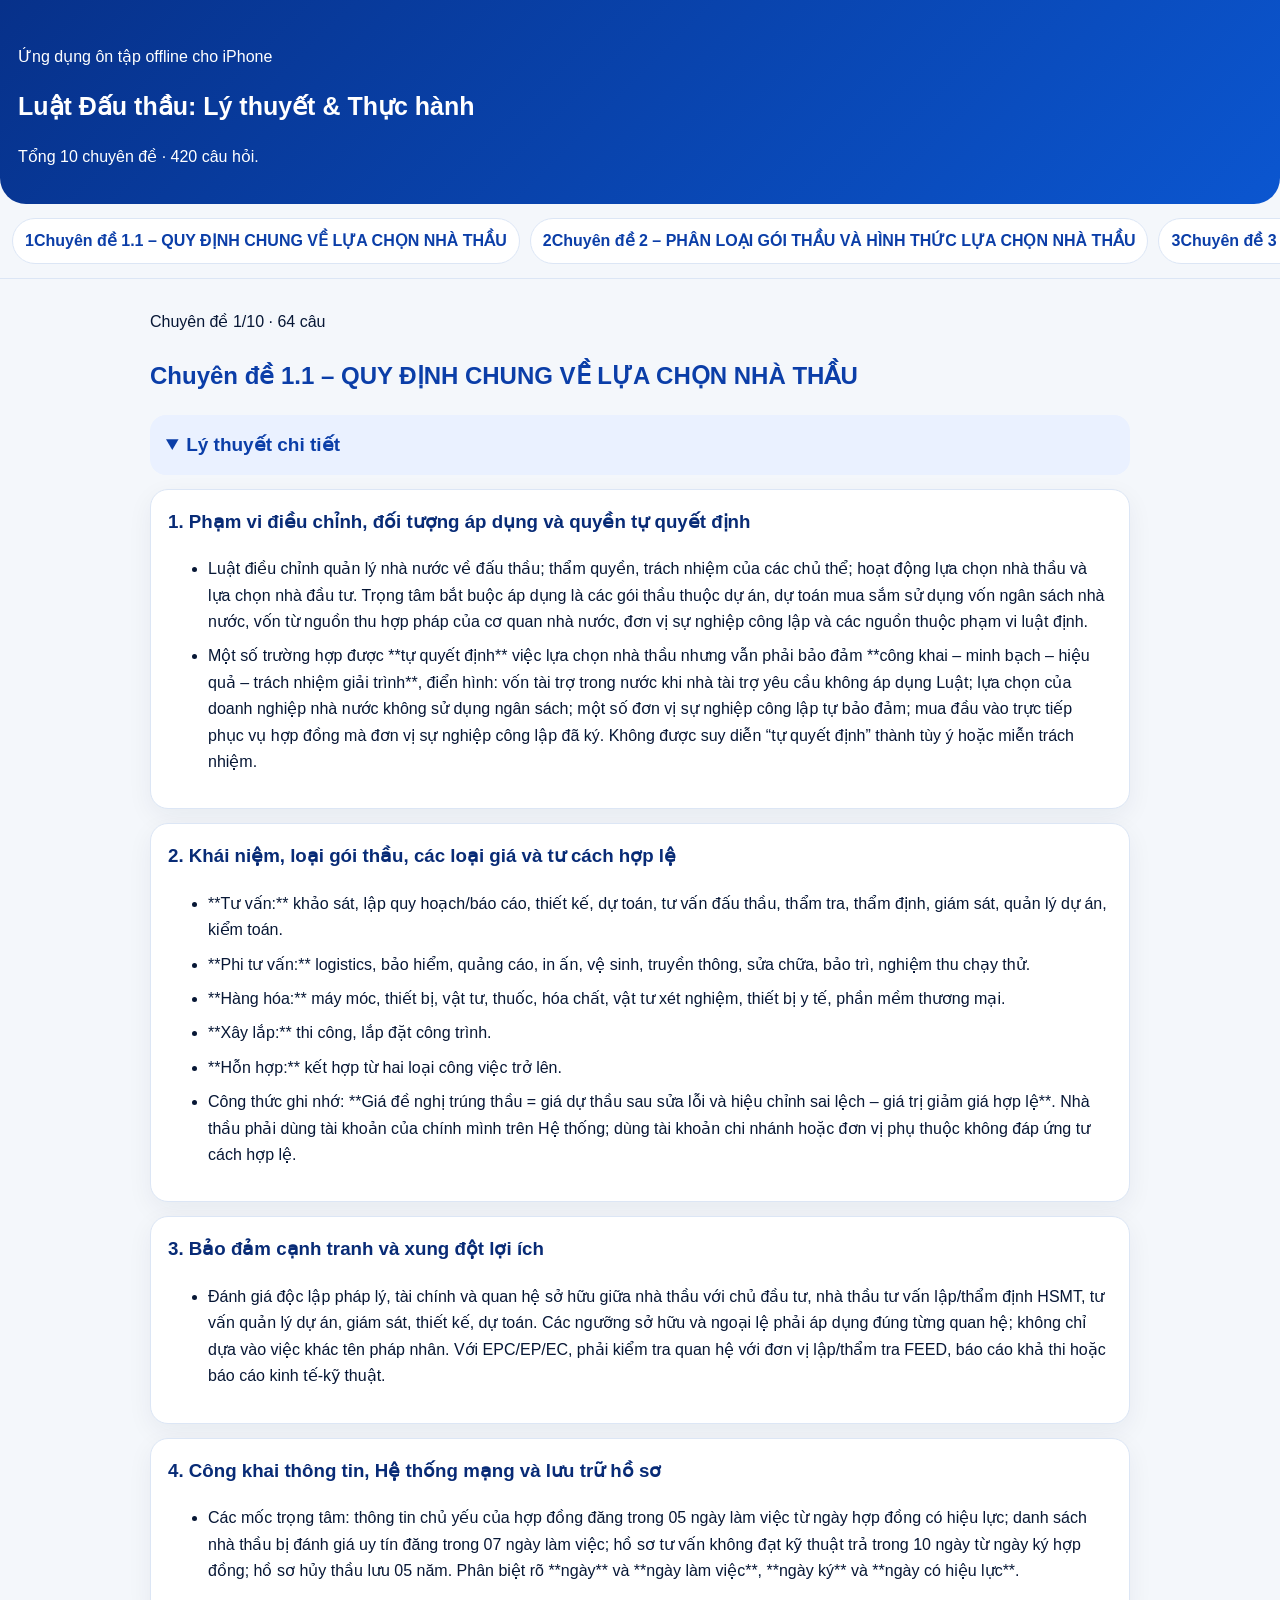
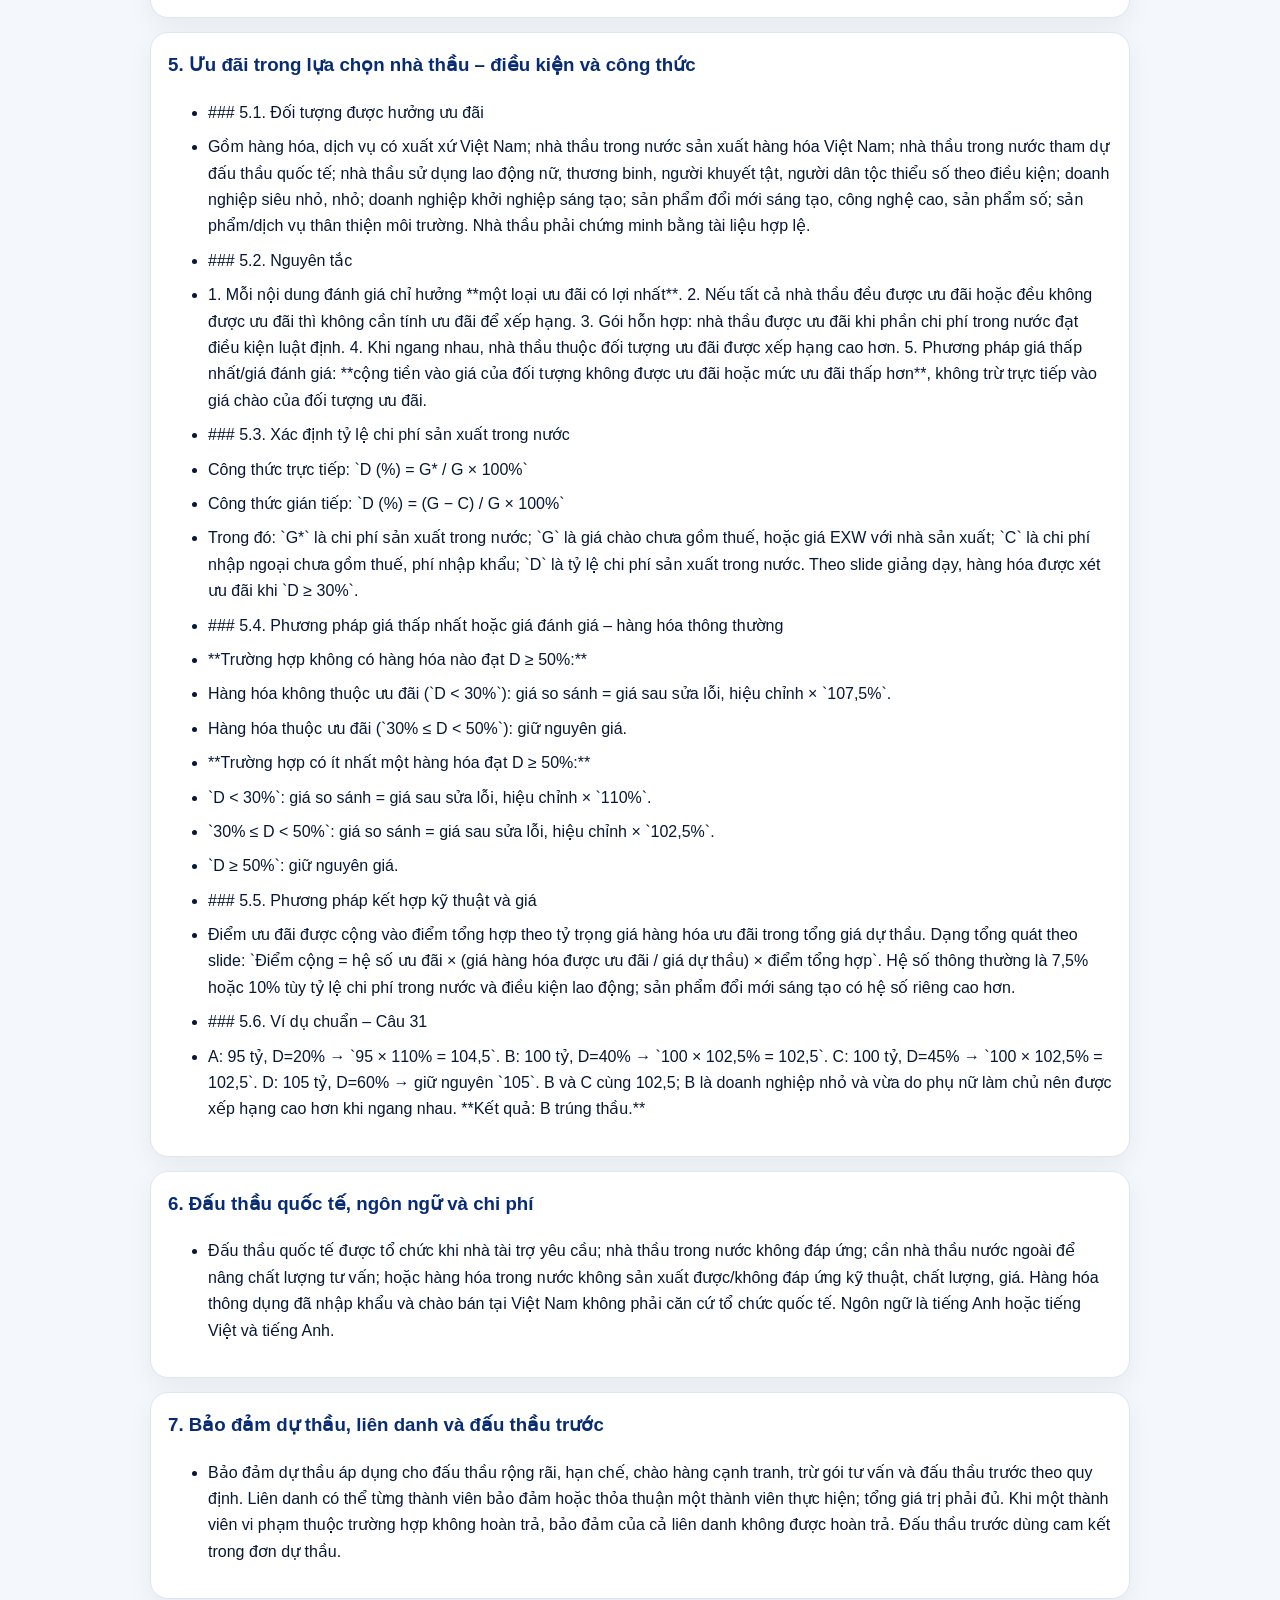
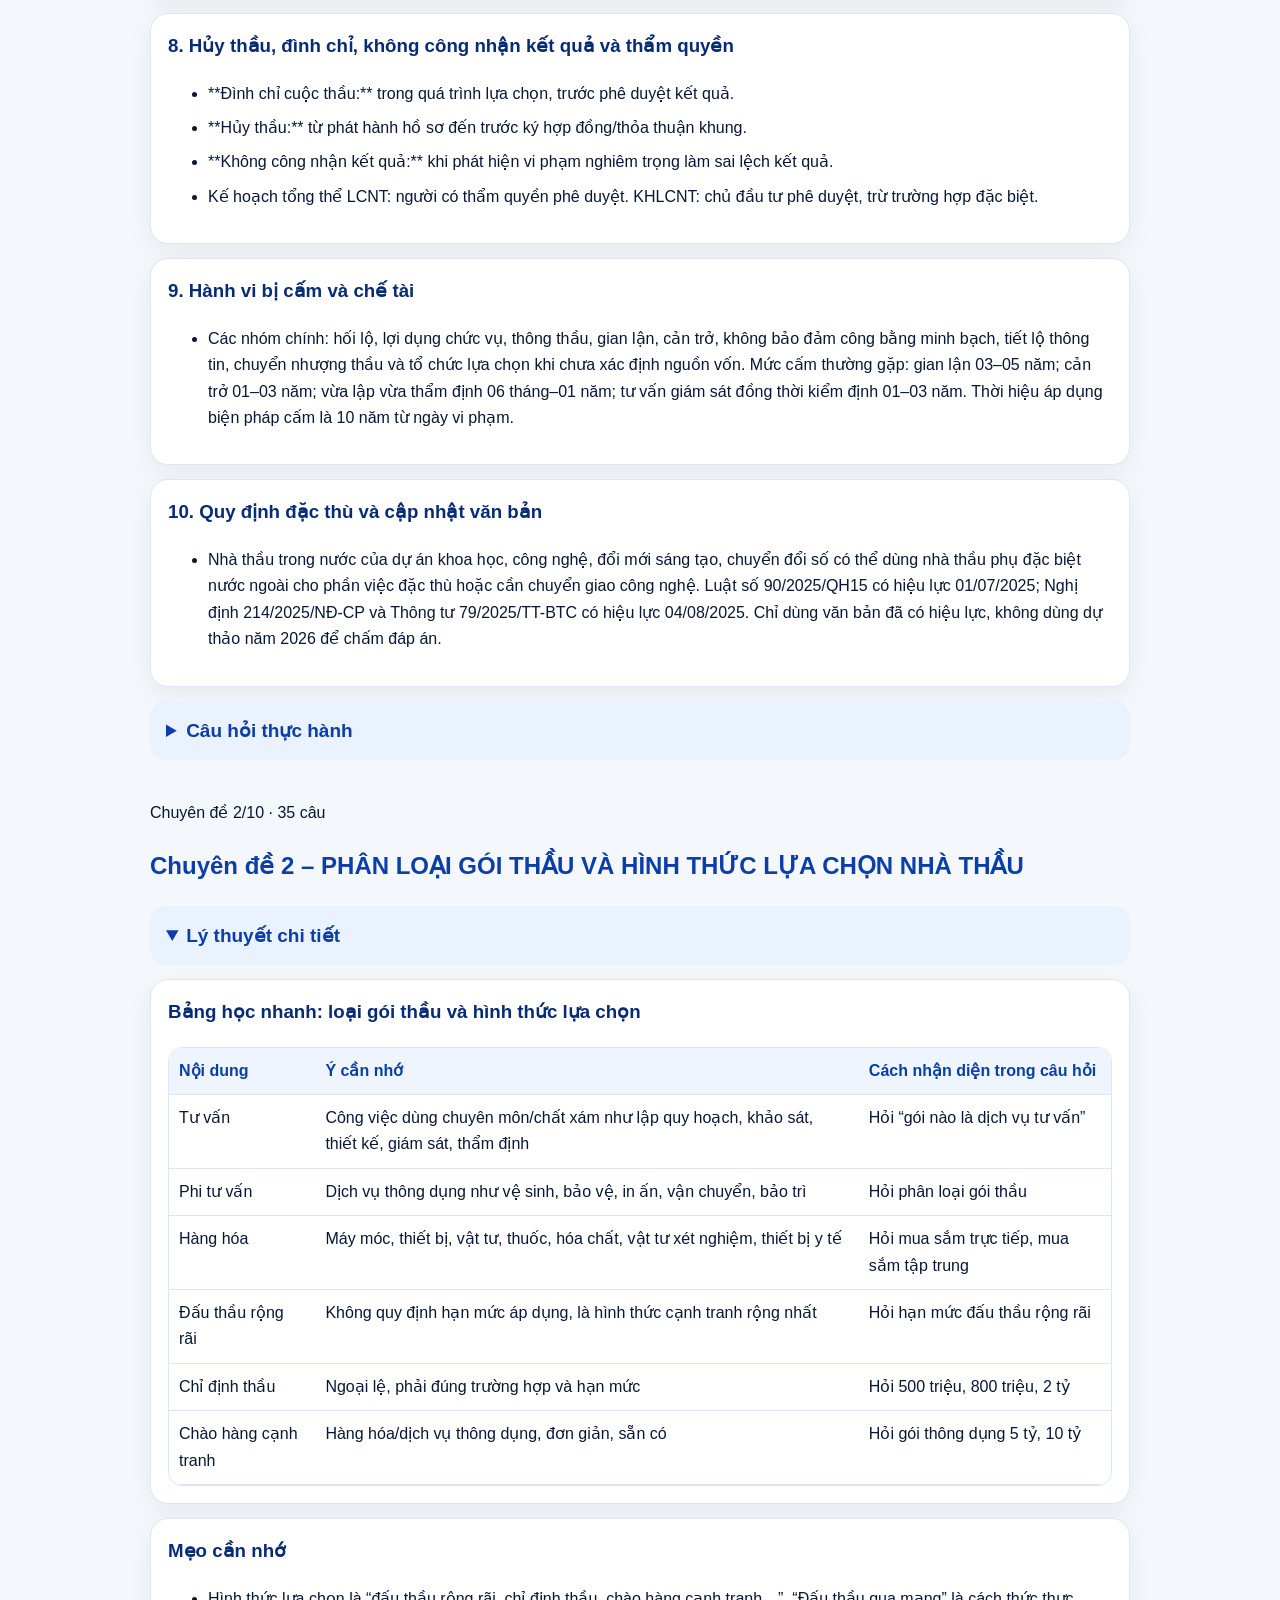
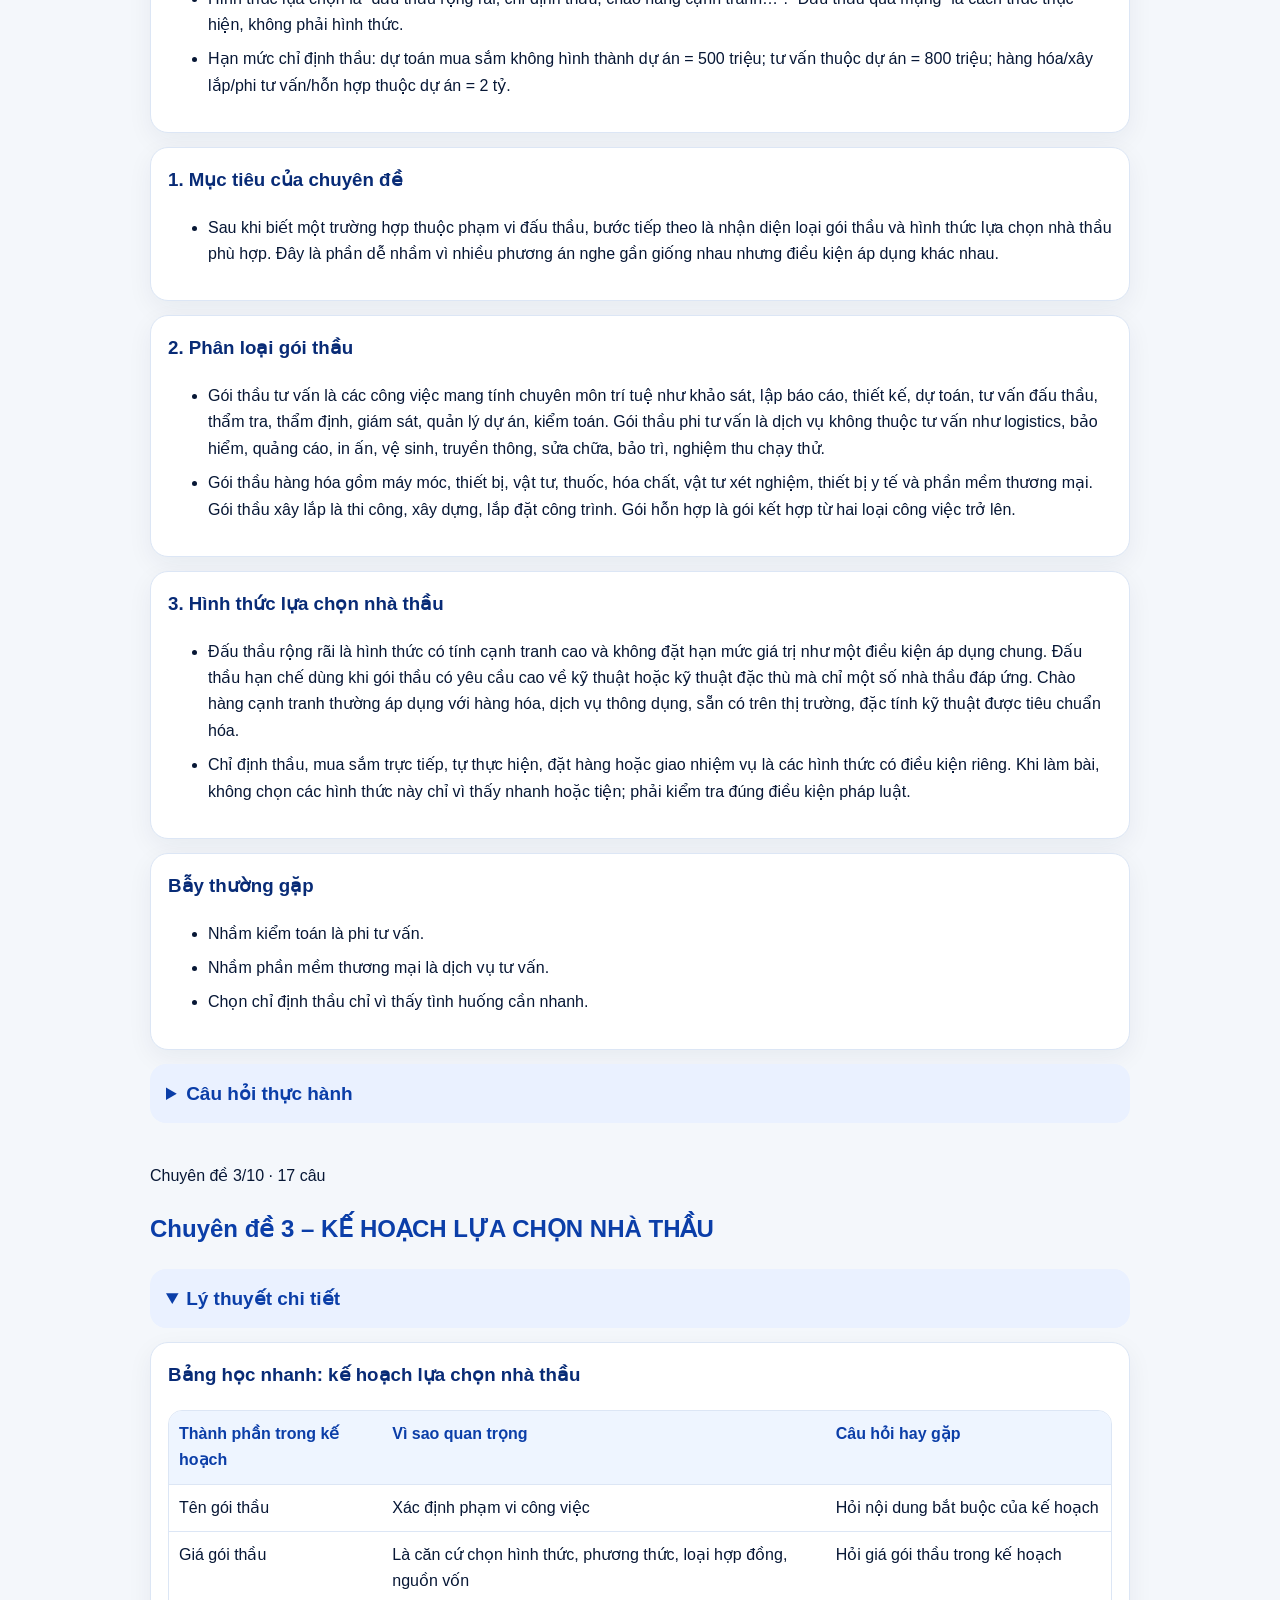
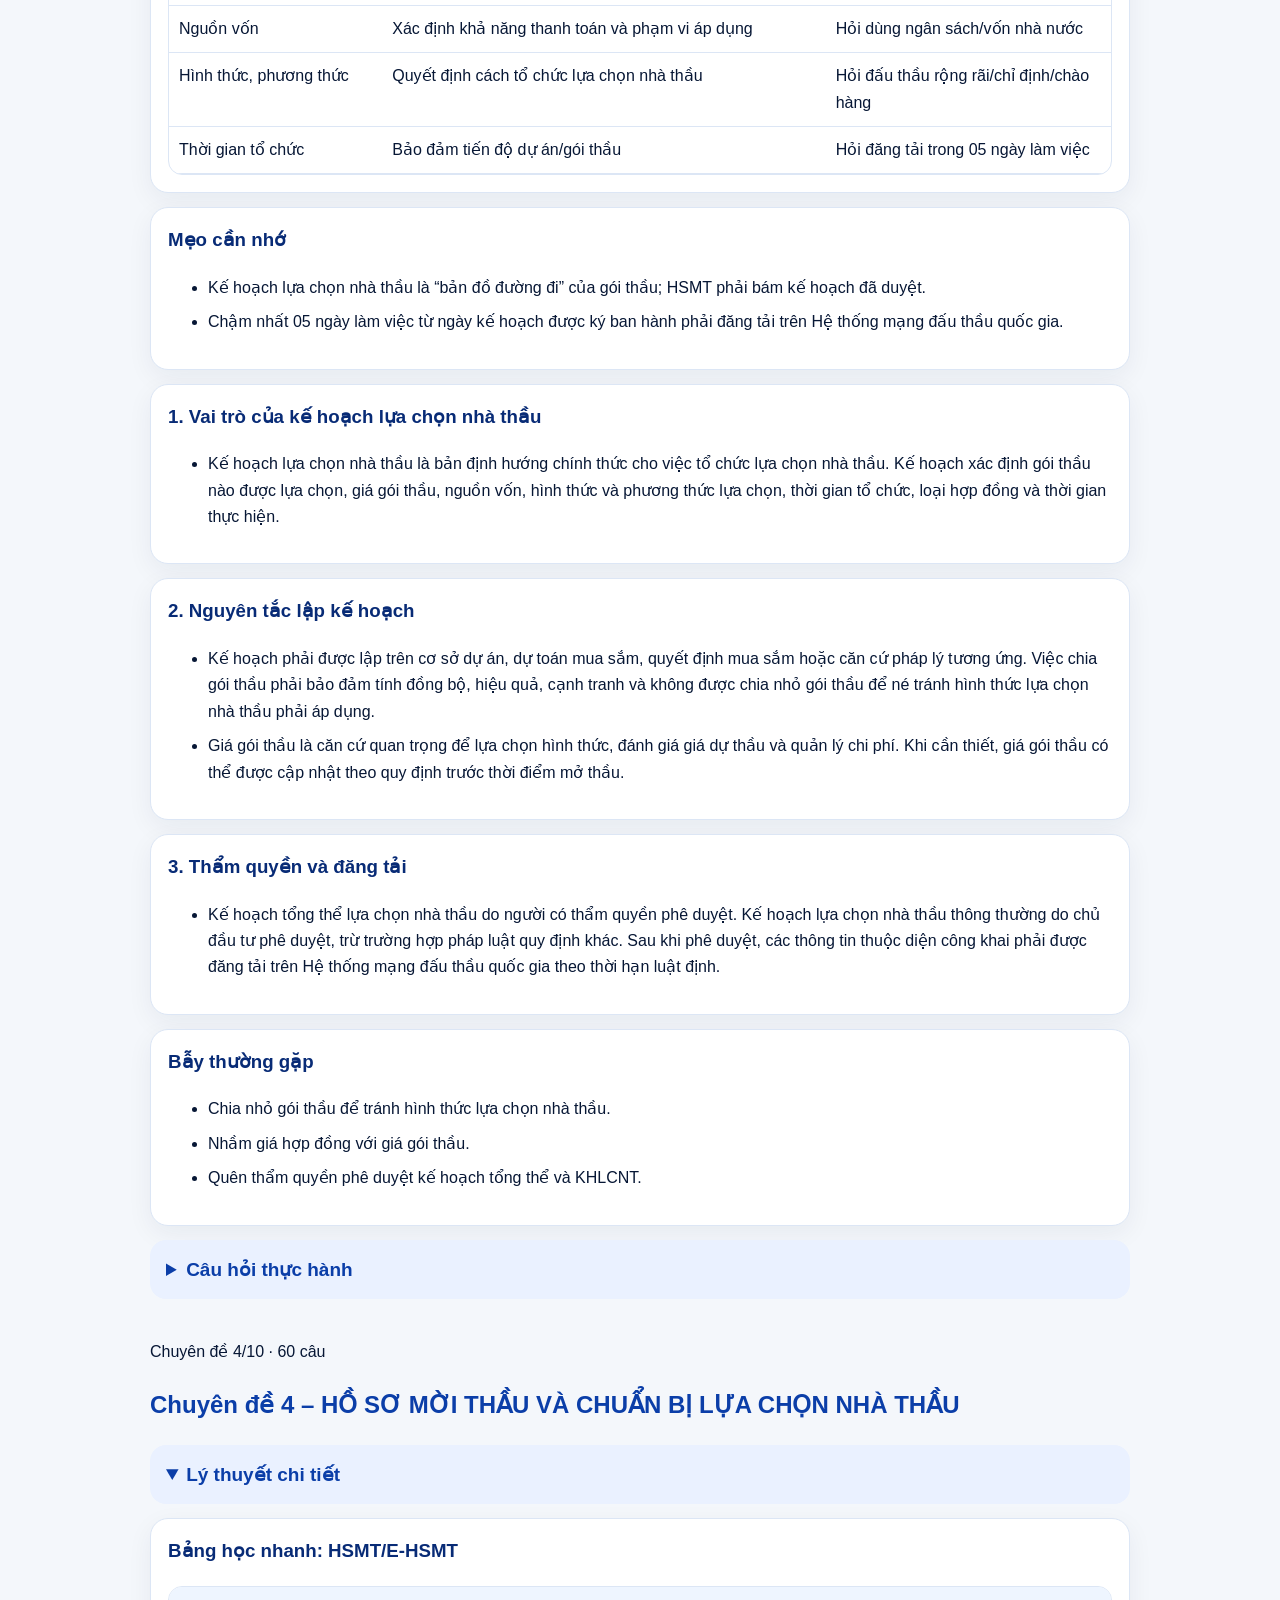
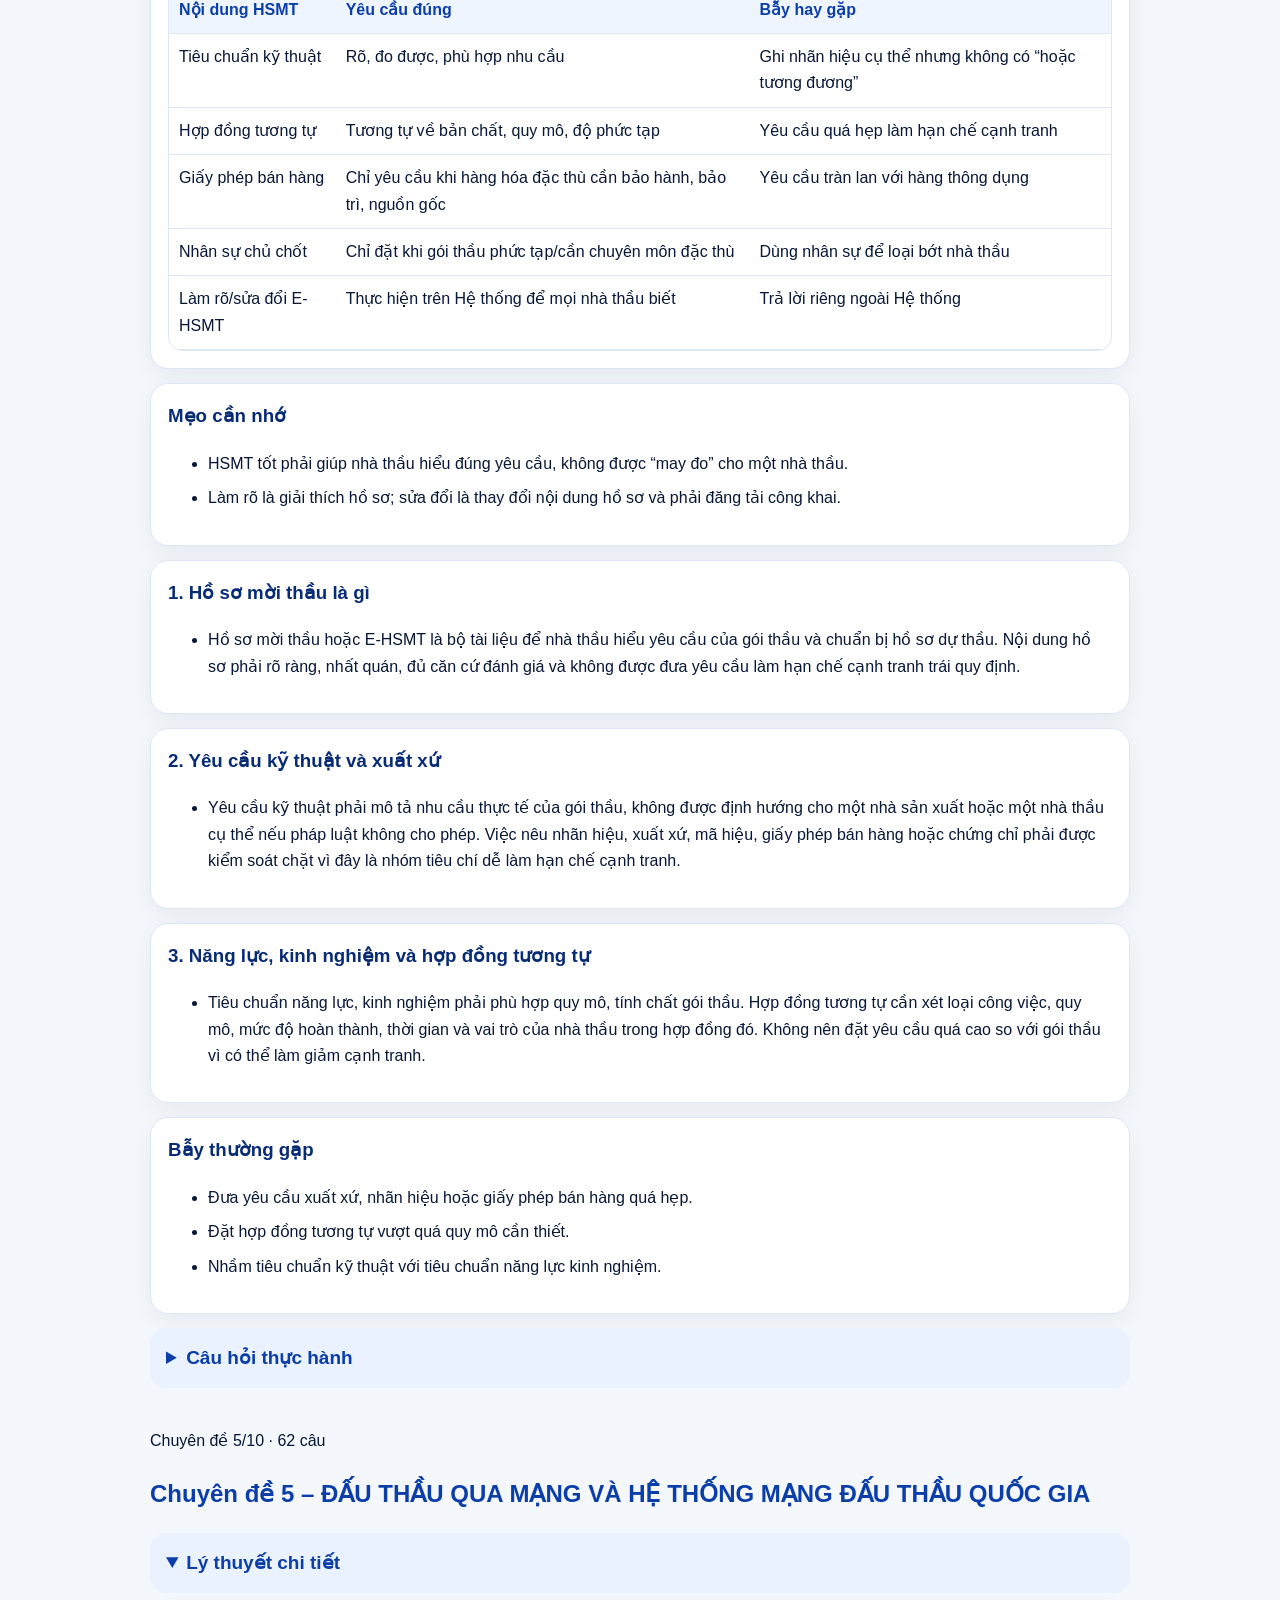
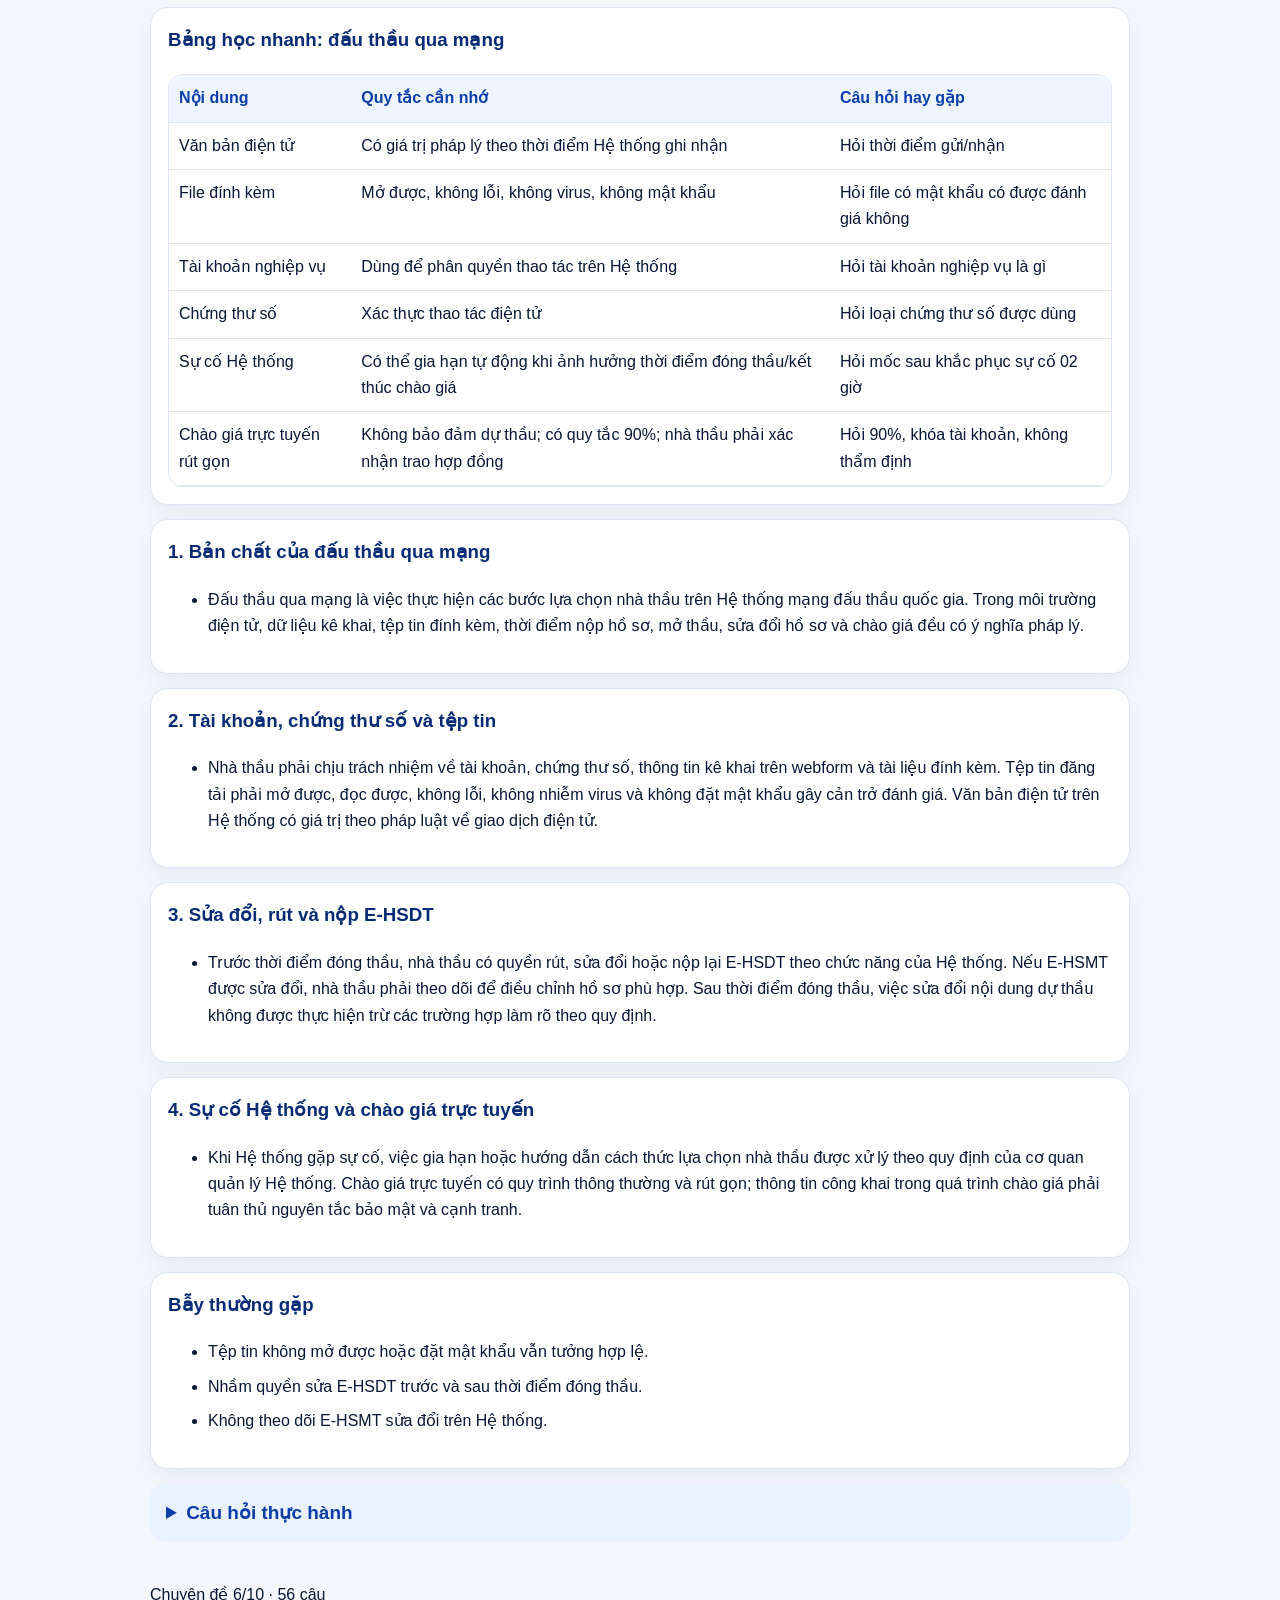
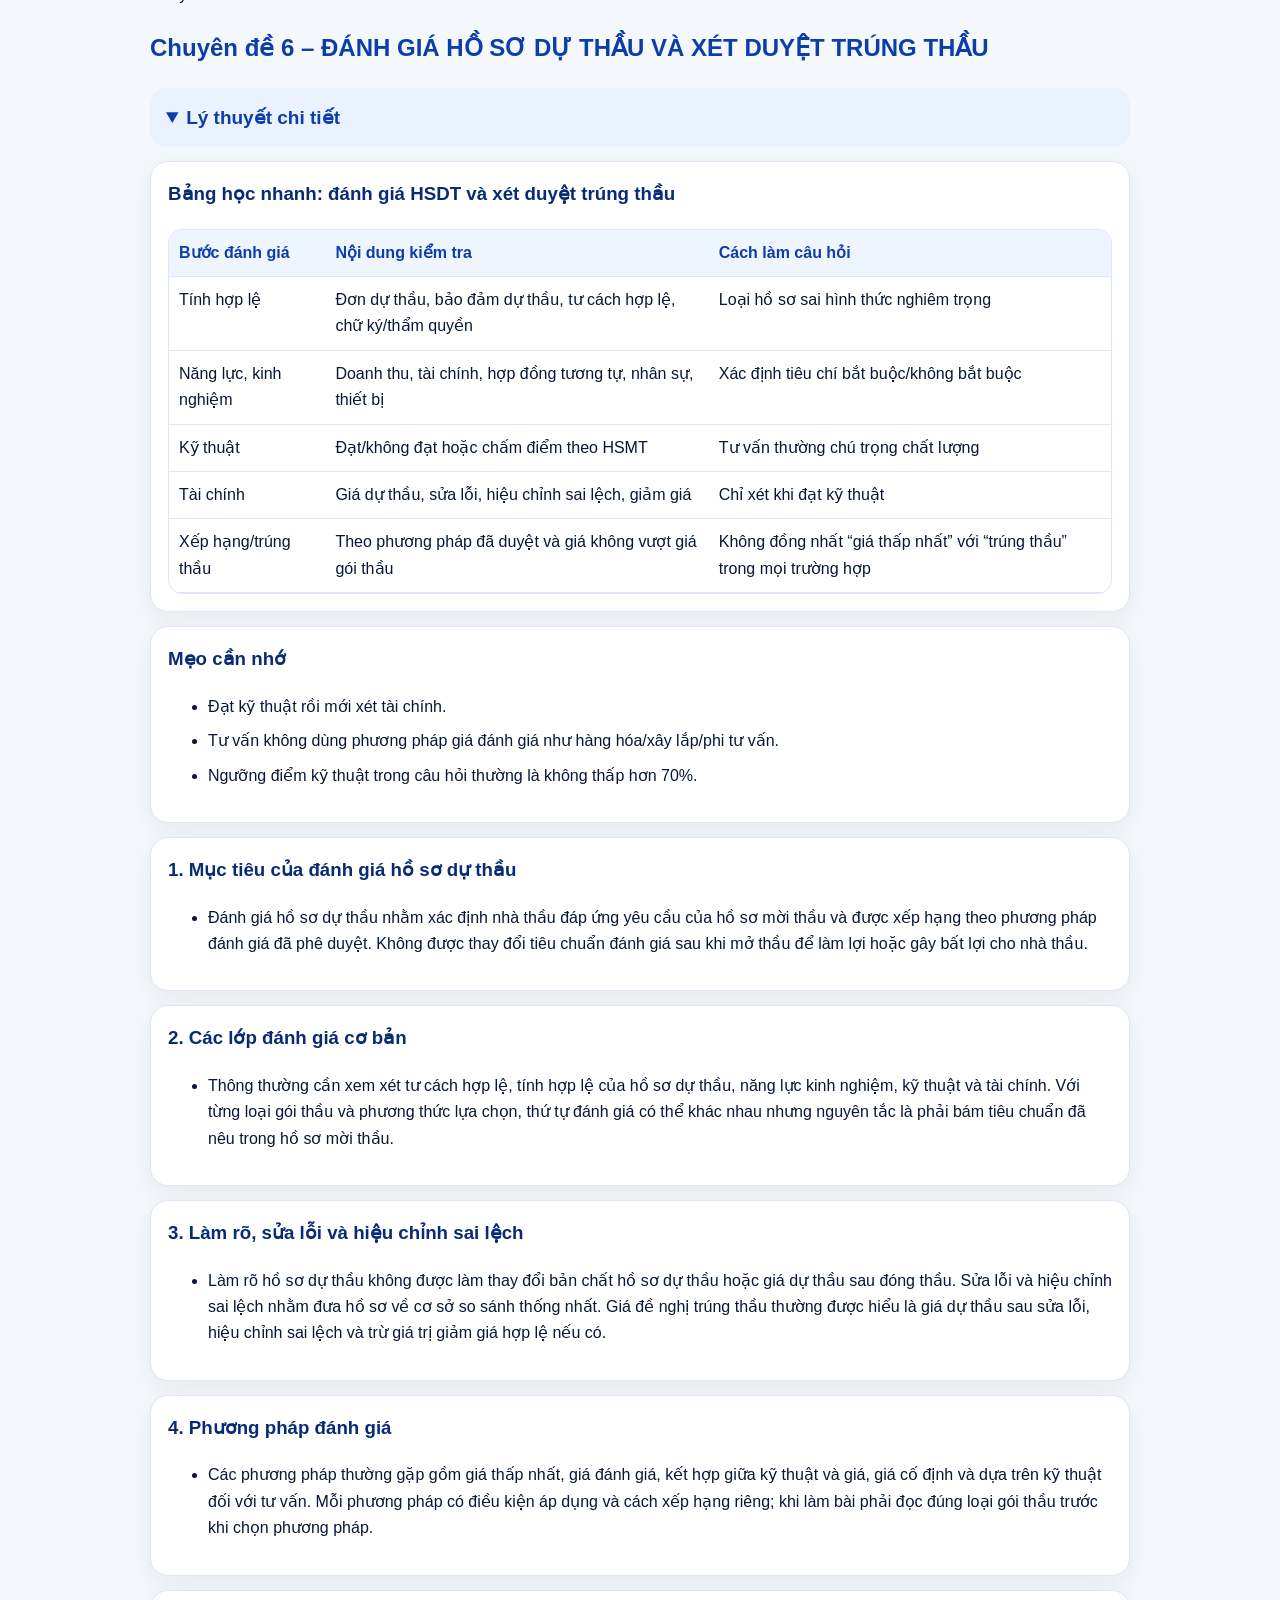
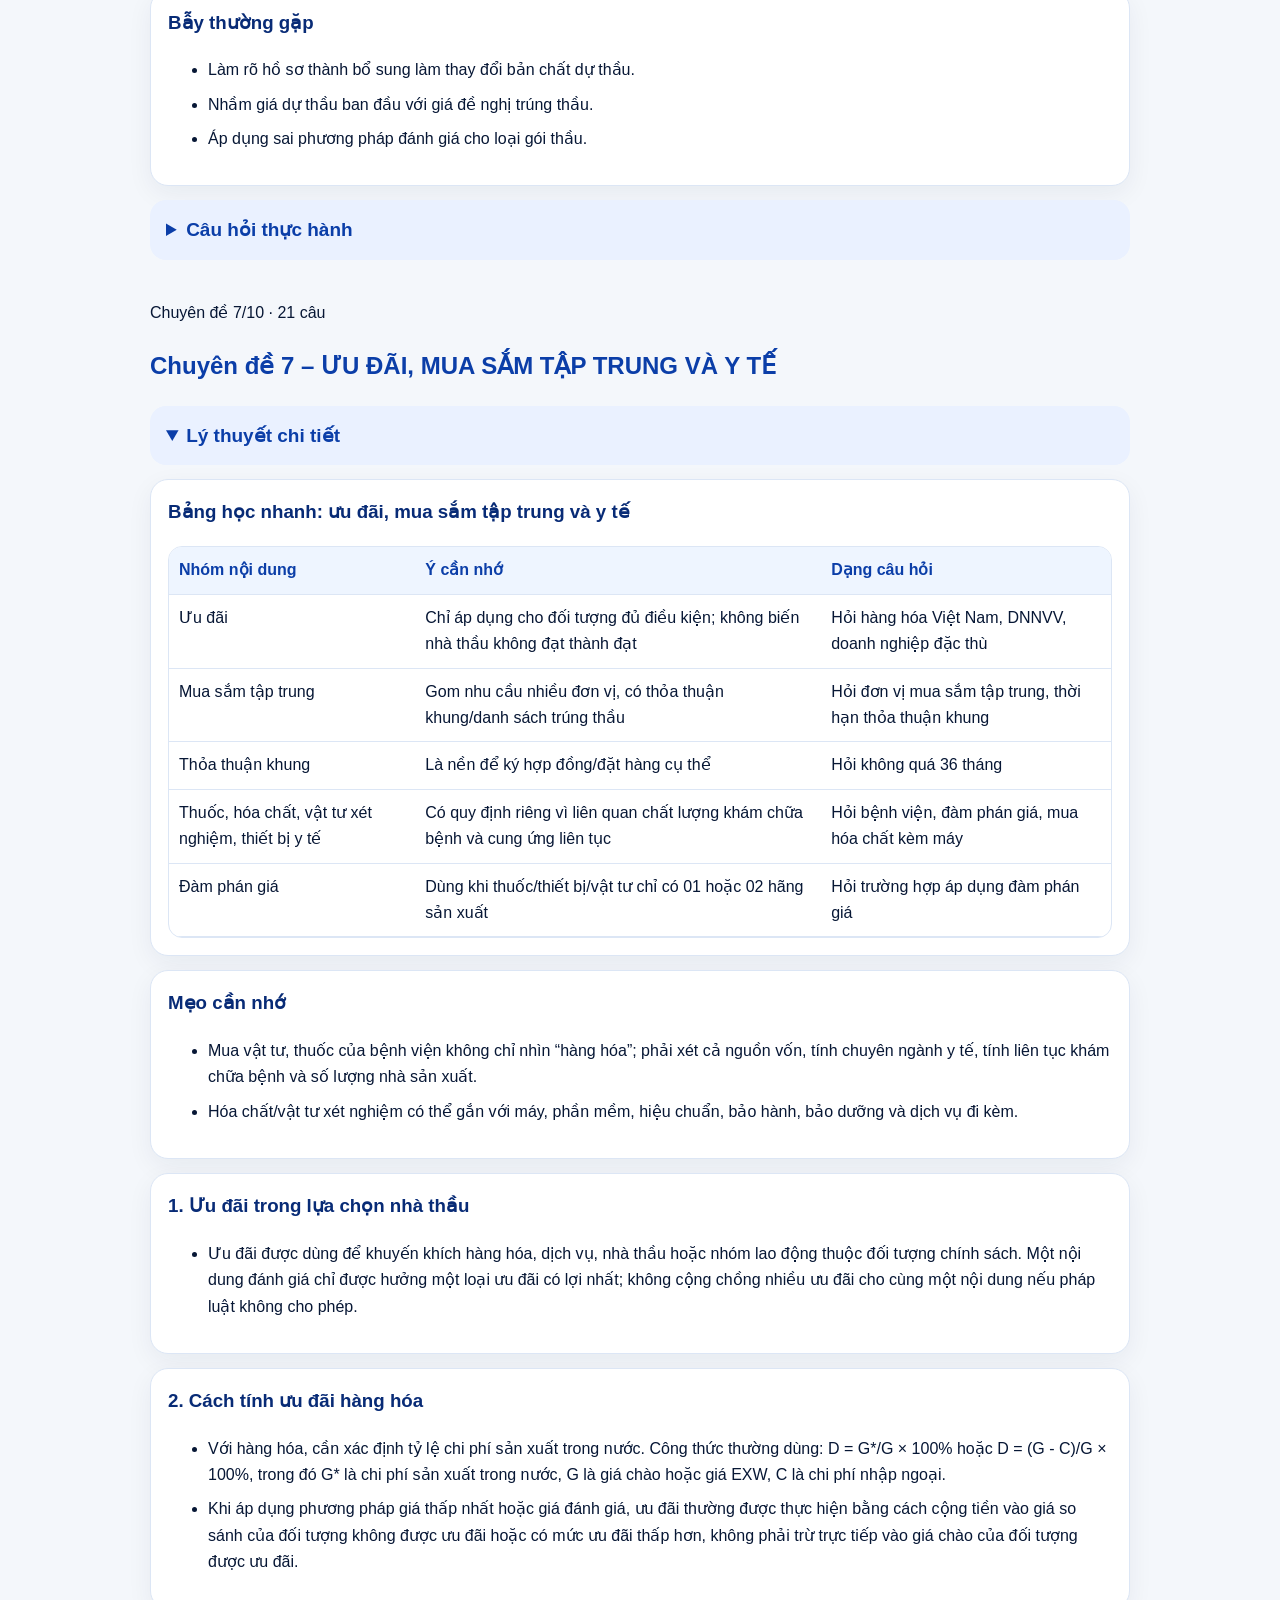
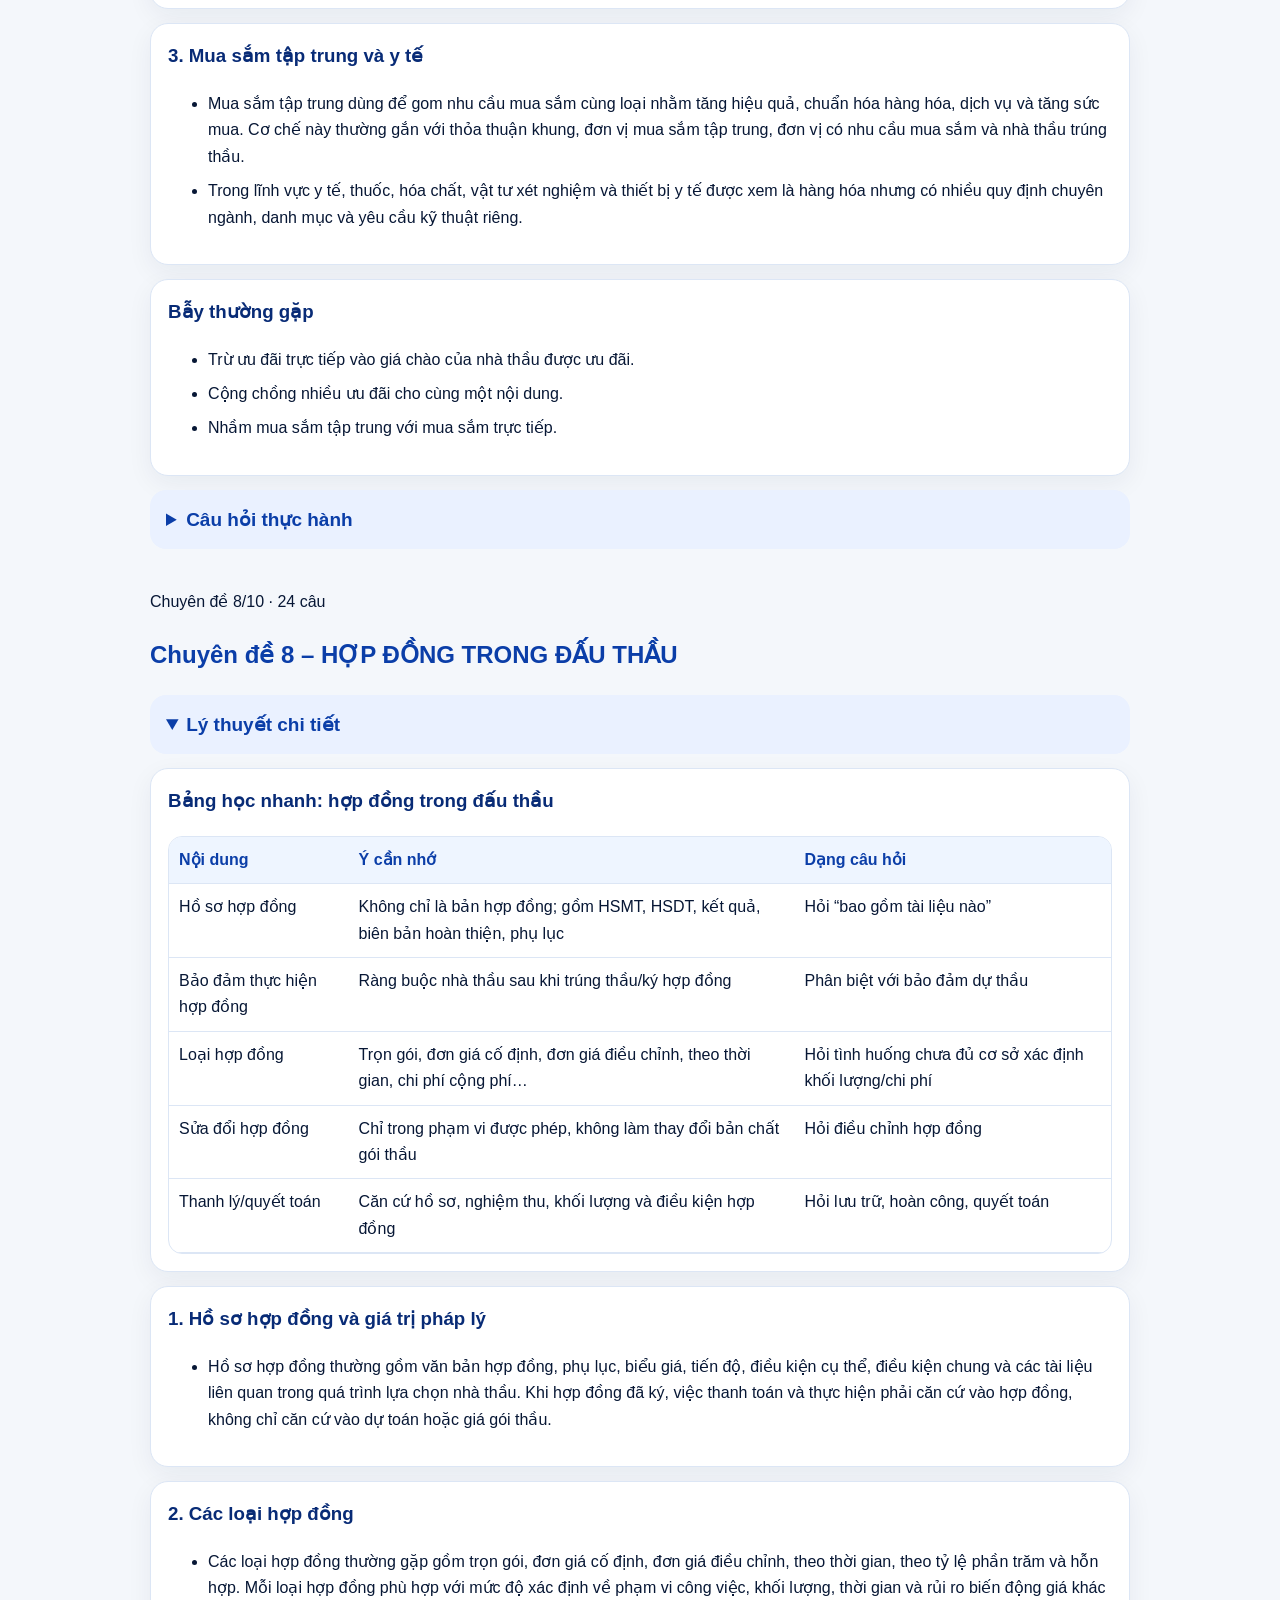
==== commit 7c8de242: "Import sample format for subject 1.1" ====
--- a/on-tap-luat-dau-thau-iphone.html
+++ b/on-tap-luat-dau-thau-iphone.html
@@ -1,2 +1 @@
-<!doctype html><html lang="vi"><head><meta charset="UTF-8"><meta name="viewport" content="width=device-width, initial-scale=1, viewport-fit=cover"><title>Ôn tập Luật Đấu thầu - iPhone</title><style>
-body{margin:0;font-family:-apple-system,BlinkMacSystemFont,"Segoe UI",Roboto,Arial,sans-serif;background:#f4f7fb;color:#071735;line-height:1.65}header{padding:28px 18px 18px;color:#fff;background:linear-gradient(135deg,#07318a,#0b56d0);border-bottom-left-radius:26px;border-bottom-right-radius:26px}h1{margin:0;font-size:25px}.nav{display:flex;gap:10px;overflow:auto;padding:14px 12px;position:sticky;top:0;background:rgba(244,247,251,.96);z-index:5;border-bottom:1px solid #dce6f5}.nav a{flex:0 0 auto;text-decoration:none;color:#0b3ea8;background:#fff;border:1px solid #dce6f5;border-radius:999px;padding:9px 12px;font-weight:700}main{padding:14px;max-width:980px;margin:auto}.topic{margin-bottom:28px;scroll-margin-top:82px}h2{color:#0b3ea8}.section-title{padding:14px 16px;margin:12px 0;border-radius:16px;background:#eaf1ff;color:#0b3ea8;font-size:19px;font-weight:800}.card{background:#fff;border:1px solid #dce6f5;border-radius:18px;padding:17px;margin:14px 0;box-shadow:0 8px 26px rgba(18,38,72,.06)}.card h3{margin-top:0;color:#082b76}li{margin:8px 0}.table-wrap{overflow:auto;border:1px solid #dce6f5;border-radius:14px;margin-top:12px}table{border-collapse:collapse;min-width:620px;width:100%}th,td{padding:10px;border-bottom:1px solid #dce6f5;text-align:left;vertical-align:top}th{background:#eef5ff;color:#0b3ea8}.source{color:#60708a;font-size:13px}.options{list-style:none;padding:0}.options li{padding:11px 12px;border:1px solid #dce6f5;border-radius:13px;background:#fafcff}.answer{border-color:#80d3a9!important;background:#effbf5!important}.answer-box{margin-top:12px;border-radius:14px;background:#e8f8f0;border:1px solid #bde8d2}.answer-box summary{padding:12px 14px;color:#0f7a4d;font-weight:800}.answer-box p{padding:0 14px 12px;color:#075238}</style></head><body><header><p>Ứng dụng ôn tập offline cho iPhone</p><h1>Luật Đấu thầu: Lý thuyết & Thực hành</h1><p>Tổng 10 chuyên đề · 390 câu hỏi.</p></header><nav class="nav"><a href="#topic-1"><span>1</span>Quy định chung và phạm vi áp dụng</a><a href="#topic-2"><span>2</span>Phân loại gói thầu và hình thức lựa chọn nhà thầu</a><a href="#topic-3"><span>3</span>Kế hoạch lựa chọn nhà thầu</a><a href="#topic-4"><span>4</span>Hồ sơ mời thầu và chuẩn bị lựa chọn nhà thầu</a><a href="#topic-5"><span>5</span>Đấu thầu qua mạng và hệ thống mạng đấu thầu quốc gia</a><a href="#topic-6"><span>6</span>Đánh giá hồ sơ dự thầu và xét duyệt trúng thầu</a><a href="#topic-7"><span>7</span>Ưu đãi, mua sắm tập trung và y tế</a><a href="#topic-8"><span>8</span>Hợp đồng trong đấu thầu</a><a href="#topic-9"><span>9</span>Xử lý tình huống, vi phạm và kiến nghị</a><a href="#topic-10"><span>10</span>Đấu thầu quốc tế và hiệp định thương mại</a></nav><main><section id="topic-1" class="topic"><div class="topic-head"><p>Chuyên đề 1/10 · 34 câu</p><h2>Quy định chung và phạm vi áp dụng</h2></div><details open><summary class="section-title">Lý thuyết chi tiết</summary><article class="card"><h3>Bảng học nhanh: xác định có phải áp dụng Luật Đấu thầu không</h3><ul></ul><div class="table-wrap"><table><thead><tr><th>Câu hỏi kiểm tra</th><th>Cách xác định</th><th>Dạng câu hay gặp</th></tr></thead><tbody><tr><td>Ai mua?</td><td>Cơ quan nhà nước, đơn vị sự nghiệp công lập, chủ đầu tư dự án dùng vốn nhà nước thường thuộc phạm vi luật</td><td>Hỏi trường hợp bắt buộc lựa chọn nhà thầu</td></tr><tr><td>Dùng nguồn tiền nào?</td><td>Ngân sách nhà nước, vốn đầu tư công, nguồn thu hợp pháp thuộc phạm vi luật định</td><td>Hỏi trường hợp được tự quyết hoặc không thuộc đối tượng</td></tr><tr><td>Mục đích mua gì?</td><td>Gói thầu thuộc dự án, dự toán mua sắm, thuốc/vật tư y tế, xây lắp, hàng hóa, dịch vụ</td><td>Hỏi phân biệt hộ kinh doanh/cơ quan nhà nước/bệnh viện công</td></tr><tr><td>Có ngoại lệ không?</td><td>Một số trường hợp tự quyết vẫn phải công khai, minh bạch, hiệu quả và giải trình</td><td>Hỏi tài trợ trong nước, đơn vị tự bảo đảm chi</td></tr></tbody></table></div></article><article class="card"><h3>Mẹo cần nhớ</h3><ul><li>Đừng nhìn mỗi tên đơn vị; phải nhìn đồng thời chủ thể, nguồn vốn và mục đích sử dụng vốn.</li><li>“Tự quyết định” không có nghĩa là tùy ý, mà vẫn phải có căn cứ, chứng từ, hiệu quả và giải trình.</li><li>Gói thầu của bệnh viện công dùng ngân sách để mua thuốc, hóa chất, vật tư xét nghiệm thường thuộc phạm vi đấu thầu; hộ kinh doanh tự mua phần mềm bằng tiền riêng thì không.</li></ul></article><article class="card"><h3>1. Câu hỏi cần trả lời trước tiên</h3><ul><li>Khi gặp một tình huống mua sắm hoặc lựa chọn nhà thầu, việc đầu tiên là xác định trường hợp đó có thuộc phạm vi điều chỉnh của Luật Đấu thầu hay không. Nếu xác định sai phạm vi áp dụng, các bước sau như lập kế hoạch, lập hồ sơ mời thầu, đánh giá hồ sơ dự thầu hoặc ký hợp đồng đều có thể sai theo.</li><li>Theo Điều 1 Luật Đấu thầu 2023, Luật điều chỉnh quản lý nhà nước về đấu thầu; thẩm quyền, trách nhiệm của cơ quan, tổ chức, cá nhân trong hoạt động đấu thầu; hoạt động lựa chọn nhà thầu và hoạt động lựa chọn nhà đầu tư.</li></ul></article><article class="card"><h3>2. Nhận diện trường hợp bắt buộc áp dụng</h3><ul><li>Trường hợp điển hình phải áp dụng Luật là hoạt động lựa chọn nhà thầu thuộc dự án, dự toán mua sắm sử dụng vốn ngân sách nhà nước, vốn từ nguồn thu hợp pháp của cơ quan nhà nước, đơn vị sự nghiệp công lập và các nguồn vốn thuộc phạm vi luật định.</li><li>Khi làm bài, cần nhìn đồng thời ba yếu tố: chủ thể mua sắm, nguồn vốn và mục đích sử dụng vốn. Không nên chỉ nhìn tên đơn vị. Một doanh nghiệp nhà nước, bệnh viện công lập hoặc đơn vị sự nghiệp công lập có thể được xử lý khác nhau tùy nguồn tiền cụ thể.</li></ul></article><article class="card"><h3>3. Trường hợp được tự quyết định</h3><ul><li>Một số trường hợp không bắt buộc đi theo toàn bộ quy trình lựa chọn nhà thầu của Luật, nhưng vẫn phải bảo đảm công khai, minh bạch, hiệu quả và trách nhiệm giải trình. Tự quyết định không có nghĩa là tùy ý; đơn vị vẫn phải chứng minh việc mua sắm là hợp lý, hiệu quả, có căn cứ và có thể giải trình.</li><li>Các nhóm dễ gặp trong câu hỏi gồm: doanh nghiệp nhà nước không sử dụng vốn ngân sách nhà nước; đơn vị sự nghiệp công lập tự bảo đảm theo điều kiện luật định; khoản tài trợ trong nước khi nhà tài trợ yêu cầu không áp dụng Luật; mua sắm đầu vào trực tiếp để thực hiện hợp đồng đã ký.</li></ul></article><article class="card"><h3>4. Tư cách hợp lệ và bảo đảm cạnh tranh</h3><ul><li>Nhà thầu là tổ chức phải đáp ứng các điều kiện cơ bản theo Điều 5 Luật Đấu thầu như hạch toán tài chính độc lập, không trong quá trình giải thể hoặc mất khả năng thanh toán, không đang bị cấm tham dự thầu, bảo đảm cạnh tranh và có tên trên Hệ thống mạng đấu thầu quốc gia theo quy định.</li><li>Bảo đảm cạnh tranh không chỉ là khác tên doanh nghiệp. Cần xem xét quan hệ pháp lý, tài chính, sở hữu, quản lý và khả năng phát sinh xung đột lợi ích giữa nhà thầu với chủ đầu tư, bên mời thầu, tư vấn lập hoặc thẩm định hồ sơ mời thầu, tư vấn giám sát, tư vấn thiết kế, dự toán. Với EPC, EP, EC còn phải chú ý quan hệ với đơn vị lập hoặc thẩm tra thiết kế FEED, báo cáo nghiên cứu khả thi hoặc báo cáo kinh tế-kỹ thuật.</li></ul></article><article class="card"><h3>Bẫy thường gặp</h3><ul><li>Chỉ nhìn tên chủ thể mà không xem nguồn vốn.</li><li>Hiểu “tự quyết định” thành không cần minh bạch.</li><li>Nhầm khác tên pháp nhân là chắc chắn bảo đảm cạnh tranh.</li></ul></article></details><details><summary class="section-title">Câu hỏi thực hành</summary><article class="card"><p class="source">CĐ 1.1 - Quy định chung</p><h3>Câu 1. Trường hợp nào sau đây bắt buộc phải lựa chọn nhà thầu theo quy định tại Luật Đấu thầu?</h3><ol class="options"><li class="answer"><b>A.</b> Gói thầu thuộc dự án sử dụng vốn ngân sách nhà nước của cơ quan nhà nước</li><li class=""><b>B.</b> Lựa chọn nhà thầu của doanh nghiệp nhà nước không sử dụng vốn ngân sách nhà nước</li><li class=""><b>C.</b> Lựa chọn nhà thầu của đơn vị sự nghiệp công lập tự bảo đảm chi thường xuyên không sử dụng ngân sách nhà nước</li><li class=""><b>D.</b> Gói thầu mua sắm điện nước, xăng dầu của cơ quan nhà nước</li></ol><details class="answer-box"><summary>Xem đáp án & giải thích</summary><p><b>Đáp án đúng: A.</b></p><p>Đáp án A. Giải thích: Quy định cần áp dụng nằm ở phạm vi điều chỉnh, đối tượng áp dụng, tư cách hợp lệ hoặc bảo đảm cạnh tranh của Luật Đấu thầu. Phương án “Gói thầu thuộc dự án sử dụng vốn ngân sách nhà nước của cơ quan nhà nước” đúng vì khớp điều kiện về chủ thể, nguồn vốn và quan hệ pháp lý trong tình huống.</p></details></article><article class="card"><p class="source">CĐ 1.1 - Quy định chung</p><h3>Câu 2. Chọn phương án đúng về phạm vi điều chỉnh của Luật Đấu thầu?</h3><ol class="options"><li class=""><b>A.</b> Quy định về quản lý nhà nước đối với hoạt động đấu thầu</li><li class=""><b>B.</b> Quy định về thẩm quyền và trách nhiệm của các cơ quan, tổ chức, cá nhân trong hoạt động đấu thầu</li><li class=""><b>C.</b> Quy định về hoạt động lựa chọn nhà thầu thực hiện gói thầu, hoạt động lựa chọn nhà đầu tư thực hiện dự án đầu tư kinh doanh</li><li class="answer"><b>D.</b> Tất cả phương án trên đều đúng</li></ol><details class="answer-box"><summary>Xem đáp án & giải thích</summary><p><b>Đáp án đúng: D.</b></p><p>Đáp án D. Giải thích: Đáp án tổng hợp được chọn vì các mệnh đề trong phương án đều cùng đáp ứng quy định pháp luật đang hỏi. Với dạng câu này, cần kiểm tra từng mệnh đề: nếu tất cả đều đúng hoặc tất cả đều sai theo yêu cầu đề bài, đáp án dạng “Tất cả phương án trên đều đúng” mới phù hợp.</p></details></article><article class="card"><p class="source">CĐ 1.1 - Quy định chung</p><h3>Câu 3. Trường hợp nào sau đây không thuộc đối tượng áp dụng của Luật Đấu thầu?</h3><ol class="options"><li class=""><b>A.</b> Gói thầu mua thuốc, hoá chất, vật tư xét nghiệm sử dụng nguồn ngân sách nhà nước của bệnh viện công lập A</li><li class=""><b>B.</b> Gói thầu xây dựng đường giao thông sử dụng vốn đầu tư công do Ban Quản lý dự án đầu tư xây dựng công trình tỉnh A làm chủ đầu tư</li><li class=""><b>C.</b> Gói thầu mua sắm trang thiết bị làm việc sử dụng vốn nhà nước của Văn phòng UBND tỉnh A</li><li class="answer"><b>D.</b> Hoạt động mua phần mềm kế toán của hộ kinh doanh cá thể</li></ol><details class="answer-box"><summary>Xem đáp án & giải thích</summary><p><b>Đáp án đúng: D.</b></p><p>Đáp án D. Giải thích: Quy định cần áp dụng nằm ở phạm vi điều chỉnh, đối tượng áp dụng, tư cách hợp lệ hoặc bảo đảm cạnh tranh của Luật Đấu thầu. Phương án “Hoạt động mua phần mềm kế toán của hộ kinh doanh cá thể” đúng vì khớp điều kiện về chủ thể, nguồn vốn và quan hệ pháp lý trong tình huống.</p></details></article><article class="card"><p class="source">CĐ 1.1 - Quy định chung</p><h3>Câu 4. Trường hợp nào sau đây cơ quan, tổ chức, doanh nghiệp được tự quyết định việc lựa chọn nhà thầu trên cơ sở bảo đảm công khai, minh bạch, hiệu quả và trách nhiệm giải trình?</h3><ol class="options"><li class=""><b>A.</b> Thực hiện gói thầu thuộc dự án sử dụng vốn đầu tư công của cơ quan nhà nước</li><li class=""><b>B.</b> Thực hiện gói thầu thuộc dự án sử dụng vốn đầu tư công của đơn vị sự nghiệp công lập bảo đảm một phần chi thường xuyên</li><li class=""><b>C.</b> Thực hiện gói thầu thuộc dự án sử dụng vốn ngân sách nhà nước của doanh nghiệp nhà nước</li><li class="answer"><b>D.</b> Lựa chọn nhà thầu của doanh nghiệp nhà nước không sử dụng vốn ngân sách nhà nước, đơn vị sự nghiệp công lập tự bảo đảm chi thường xuyên và chi đầu tư, đơn vị sự nghiệp công lập tự bảo đảm chi thường xuyên không sử dụng ngân sách nhà nước</li></ol><details class="answer-box"><summary>Xem đáp án & giải thích</summary><p><b>Đáp án đúng: D.</b></p><p>Đáp án D. Giải thích: Quy định cần áp dụng nằm ở phạm vi điều chỉnh, đối tượng áp dụng, tư cách hợp lệ hoặc bảo đảm cạnh tranh của Luật Đấu thầu. Phương án “Lựa chọn nhà thầu của doanh nghiệp nhà nước không sử dụng vốn ngân sách nhà nước, đơn vị sự nghiệp công lập tự bảo đảm chi thường xuyên và chi đầu tư, đơn vị sự nghiệp công lập tự bảo đảm chi thường xuyên không sử dụng ngân sách nhà nước” đúng vì khớp điều kiện về chủ thể, nguồn vốn và quan hệ pháp lý trong tình huống.</p></details></article><article class="card"><p class="source">CĐ 1.1 - Quy định chung</p><h3>Câu 5. Đơn vị sự nghiệp công lập A đã trúng thầu gói thầu tổ chức lớp đào tạo cán bộ cho UBND tỉnh X sử dụng vốn ngân sách địa phương. Đơn vị sự nghiệp công lập A có phải tổ chức lựa chọn nhà thầu theo Luật Đấu thầu để thuê dịch vụ hậu cần (như địa điểm ăn nghỉ, photo tài liệu, hội trường tổ chức) hay không?</h3><ol class="options"><li class=""><b>A.</b> Phải lựa chọn nhà thầu theo quy định của Luật Đấu thầu</li><li class=""><b>B.</b> Căn cứ vào hợp đồng quy định giữa đơn vị A và UBND tỉnh X</li><li class="answer"><b>C.</b> Đơn vị A được tự quyết định việc mua sắm trên cơ sở bảo đảm công khai, minh bạch, hiệu quả và trách nhiệm giải trình</li><li class=""><b>D.</b> Căn cứ theo phân cấp quyết định mua sắm của UBND tỉnh X</li></ol><details class="answer-box"><summary>Xem đáp án & giải thích</summary><p><b>Đáp án đúng: C.</b></p><p>Đáp án C. Giải thích: Quy định cần áp dụng nằm ở phạm vi điều chỉnh, đối tượng áp dụng, tư cách hợp lệ hoặc bảo đảm cạnh tranh của Luật Đấu thầu. Phương án “Đơn vị A được tự quyết định việc mua sắm trên cơ sở bảo đảm công khai, minh bạch, hiệu quả và trách nhiệm giải trình” đúng vì khớp điều kiện về chủ thể, nguồn vốn và quan hệ pháp lý trong tình huống.</p></details></article><article class="card"><p class="source">CĐ 1.1 - Quy định chung</p><h3>Câu 6. Sở Y tế tỉnh A được doanh nghiệp trong nước tài trợ 5 tỷ đồng để mua sắm thuốc phục vụ khám chữa bệnh cho người nghèo, hỏi Sở Y tế có phải tổ chức đấu thầu thuốc theo quy định của Luật Đấu thầu không?</h3><ol class="options"><li class="answer"><b>A.</b> Sở Y tế A được tự quyết định việc mua sắm trên cơ sở bảo đảm công khai, minh bạch, hiệu quả và trách nhiệm giải trình trong trường hợp nhà tài trợ yêu cầu không lựa chọn nhà thầu theo quy định của Luật Đấu thầu</li><li class=""><b>B.</b> Sở Y tế A phải tổ chức lựa chọn nhà thầu theo quy định của Luật Đấu thầu</li><li class=""><b>C.</b> Trong mọi trường hợp Sở Y tế A không phải thực hiện theo Luật Đấu thầu do đây là nguồn doanh nghiệp trong nước tài trợ</li><li class=""><b>D.</b> Phải xin ý kiến của UBND tỉnh A để có cơ sở xác định có phải tổ chức lựa chọn nhà thầu theo Luật Đấu thầu hay không</li></ol><details class="answer-box"><summary>Xem đáp án & giải thích</summary><p><b>Đáp án đúng: A.</b></p><p>Đáp án A. Giải thích: Quy định cần áp dụng nằm ở phạm vi điều chỉnh, đối tượng áp dụng, tư cách hợp lệ hoặc bảo đảm cạnh tranh của Luật Đấu thầu. Phương án “Sở Y tế A được tự quyết định việc mua sắm trên cơ sở bảo đảm công khai, minh bạch, hiệu quả và trách nhiệm giải trình trong trường hợp nhà tài trợ yêu cầu không lựa chọn nhà thầu theo quy định của Luật Đấu thầu” đúng vì khớp điều kiện về chủ thể, nguồn vốn và quan hệ pháp lý trong tình huống.</p></details></article><article class="card"><p class="source">CĐ 1.1 - Quy định chung</p><h3>Câu 7. Đấu thầu quốc tế là gì?</h3><ol class="options"><li class="answer"><b>A.</b> Là hoạt động đấu thầu mà nhà thầu trong nước, nước ngoài được tham dự thầu</li><li class=""><b>B.</b> Là hoạt động đấu thầu mà nhà thầu trong nước, nước ngoài được tham dự thầu, trong đó nhà thầu trong nước bắt buộc phải liên danh với nhà thầu nước ngoài</li><li class=""><b>C.</b> Là hoạt động đấu thầu chỉ nhà thầu quốc tế được phép tham dự thầu</li><li class=""><b>D.</b> Là hoạt động đấu thầu chỉ nhà thầu trong nước được phép tham dự thầu</li></ol><details class="answer-box"><summary>Xem đáp án & giải thích</summary><p><b>Đáp án đúng: A.</b></p><p>Đáp án A. Giải thích: Quy định cần áp dụng nằm ở phạm vi điều chỉnh, đối tượng áp dụng, tư cách hợp lệ hoặc bảo đảm cạnh tranh của Luật Đấu thầu. Phương án “Là hoạt động đấu thầu mà nhà thầu trong nước, nước ngoài được tham dự thầu” đúng vì khớp điều kiện về chủ thể, nguồn vốn và quan hệ pháp lý trong tình huống.</p></details></article><article class="card"><p class="source">CĐ 1.1 - Quy định chung</p><h3>Câu 8. Nhà thầu tham gia đấu thầu gói thầu hàng hóa phải độc lập với chủ thể nào sau đây?</h3><ol class="options"><li class="answer"><b>A.</b> Phải độc lập với nhà thầu tư vấn lập hồ sơ mời thầu gói thầu hàng hóa</li><li class=""><b>B.</b> Phải độc lập với nhà thầu khác khi tham gia đấu thầu rộng rãi</li><li class=""><b>C.</b> Phải độc lập với nhà thầu tư vấn lập kế hoạch tổng thể lựa chọn nhà thầu</li><li class=""><b>D.</b> Phải độc lập với nhà thầu tư vấn lập kế hoạch lựa chọn nhà thầu</li></ol><details class="answer-box"><summary>Xem đáp án & giải thích</summary><p><b>Đáp án đúng: A.</b></p><p>Đáp án A. Giải thích: Quy định cần áp dụng nằm ở phạm vi điều chỉnh, đối tượng áp dụng, tư cách hợp lệ hoặc bảo đảm cạnh tranh của Luật Đấu thầu. Phương án “Phải độc lập với nhà thầu tư vấn lập hồ sơ mời thầu gói thầu hàng hóa” đúng vì khớp điều kiện về chủ thể, nguồn vốn và quan hệ pháp lý trong tình huống.</p></details></article><article class="card"><p class="source">CĐ 1.1 - Quy định chung</p><h3>Câu 9. Nhận định nào sau đây không phù hợp với quy định về bảo đảm cạnh tranh trong đấu thầu?</h3><ol class="options"><li class=""><b>A.</b> Nhà thầu tham dự thầu phải độc lập với chủ đầu tư, trừ trường hợp: nhà thầu là đơn vị sự nghiệp công lập thuộc cơ quan quản lý nhà nước có chức năng, nhiệm vụ được giao phù hợp với tính chất gói thầu của cơ quan quản lý nhà nước đó; đơn vị sự nghiệp công lập và doanh nghiệp có cùng một cơ quan trực tiếp quản lý, góp vốn; các đơn vị sự nghiệp công lập có cùng một cơ quan trực tiếp quản lý</li><li class=""><b>B.</b> Nhà thầu tham dự thầu phải độc lập với nhà thầu tư vấn quản lý dự án, tư vấn giám sát</li><li class=""><b>C.</b> Nhà thầu tham dự thầu phải độc lập với nhà thầu tư vấn lập, thẩm tra, thẩm định hồ sơ thiết kế, dự toán</li><li class="answer"><b>D.</b> Nhà thầu thực hiện hợp đồng phải độc lập với nhà thầu tư vấn lập kế hoạch lựa chọn nhà thầu.</li></ol><details class="answer-box"><summary>Xem đáp án & giải thích</summary><p><b>Đáp án đúng: D.</b></p><p>Đáp án D. Giải thích: Quy định cần áp dụng nằm ở phạm vi điều chỉnh, đối tượng áp dụng, tư cách hợp lệ hoặc bảo đảm cạnh tranh của Luật Đấu thầu. Phương án “Nhà thầu thực hiện hợp đồng phải độc lập với nhà thầu tư vấn lập kế hoạch lựa chọn nhà thầu.” đúng vì khớp điều kiện về chủ thể, nguồn vốn và quan hệ pháp lý trong tình huống.</p></details></article><article class="card"><p class="source">CĐ 1.1 - Quy định chung</p><h3>Câu 10. Nội dung nào sau đây không thuộc quy định về bảo đảm cạnh tranh trong đấu thầu khi nhà thầu tham dự thầu đấu thầu rộng rãi gói thầu EPC, EP, EC?</h3><ol class="options"><li class=""><b>A.</b> Nhà thầu tham dự thầu phải độc lập với nhà thầu lập, thẩm tra thiết kế FEED</li><li class=""><b>B.</b> Nhà thầu tham dự thầu phải độc lập với nhà thầu lập, thẩm tra báo cáo nghiên cứu khả thi trong trường hợp không lập thiết kế FEED</li><li class=""><b>C.</b> Nhà thầu tham dự thầu phải độc lập với nhà thầu lập, thẩm tra báo cáo kinh tế kỹ thuật trong trường hợp không lập báo cáo nghiên cứu khả thi, không lập thiết kế FEED theo quy định của pháp luật về xây dựng</li><li class="answer"><b>D.</b> Nhà thầu tham dự thầu phải độc lập với nhà thầu khác cùng tham dự đấu thầu rộng rãi</li></ol><details class="answer-box"><summary>Xem đáp án & giải thích</summary><p><b>Đáp án đúng: D.</b></p><p>Đáp án D. Giải thích: Quy định cần áp dụng nằm ở phạm vi điều chỉnh, đối tượng áp dụng, tư cách hợp lệ hoặc bảo đảm cạnh tranh của Luật Đấu thầu. Phương án “Nhà thầu tham dự thầu phải độc lập với nhà thầu khác cùng tham dự đấu thầu rộng rãi” đúng vì khớp điều kiện về chủ thể, nguồn vốn và quan hệ pháp lý trong tình huống.</p></details></article><article class="card"><p class="source">CĐ 1.1 - Quy định chung</p><h3>Câu 11. Trường hợp nào sau đây, nhà thầu được đánh giá là không đáp ứng quy định về bảo đảm cạnh tranh khi tham dự thầu gói thầu tổ chức đấu thầu rộng rãi?</h3><ol class="options"><li class=""><b>A.</b> Đơn vị sự nghiệp công lập A thuộc Sở Tài chính tỉnh X tham gia gói thầu do Sở Tài chính tỉnh X là chủ đầu tư mà chức năng, nhiệm vụ của đơn vị sự nghiệp công lập A phù hợp với gói thầu</li><li class="answer"><b>B.</b> Đơn vị sự nghiệp công lập A tham gia gói thầu do Chi cục B là chủ đầu tư. Chức năng nhiệm vụ của đơn vị sự nghiệp công lập A phù hợp với tính chất gói thầu. Đơn vị sự nghiệp công lập A và Chi cục B lần lượt là đơn vị sự nghiệp công lập và đơn vị hành chính do Sở Tài Chính tỉnh X trực tiếp quản lý</li><li class=""><b>C.</b> Đơn vị sự nghiệp công lập A tham gia gói thầu do đơn vị sự nghiệp công lập B là chủ đầu tư và cả hai đơn vị đều là đơn vị sự nghiệp do Sở Tài chính tỉnh X trực tiếp quản lý</li><li class=""><b>D.</b> Doanh nghiệp C tham gia gói thầu có sử dụng vốn ngân sách nhà nước do đơn vị sự nghiệp công lập A là chủ đầu tư. Đơn vị sự nghiệp công lập A và Doanh nghiệp C đều là đơn vị do Sở X trực tiếp quản lý</li></ol><details class="answer-box"><summary>Xem đáp án & giải thích</summary><p><b>Đáp án đúng: B.</b></p><p>Đáp án B. Giải thích: Quy định cần áp dụng nằm ở phạm vi điều chỉnh, đối tượng áp dụng, tư cách hợp lệ hoặc bảo đảm cạnh tranh của Luật Đấu thầu. Phương án “Đơn vị sự nghiệp công lập A tham gia gói thầu do Chi cục B là chủ đầu tư. Chức năng nhiệm vụ của đơn vị sự nghiệp công lập A phù hợp với tính chất gói thầu. Đơn vị sự nghiệp công lập A và Chi cục B lần lượt là đơn vị sự nghiệp công lập và đơn vị hành chính do Sở Tài Chính tỉnh X trực tiếp quản lý” đúng vì khớp điều kiện về chủ thể, nguồn vốn và quan hệ pháp lý trong tình huống.</p></details></article><article class="card"><p class="source">CĐ 1.1 - Quy định chung</p><h3>Câu 12. Ai chịu trách nhiệm đăng tải thông tin chủ yếu của hợp đồng trên Hệ thống mạng đấu thầu quốc gia?</h3><ol class="options"><li class=""><b>A.</b> Bên mời thầu</li><li class=""><b>B.</b> Tổ chuyên gia</li><li class=""><b>C.</b> Tư vấn đấu thầu</li><li class="answer"><b>D.</b> Chủ đầu tư</li></ol><details class="answer-box"><summary>Xem đáp án & giải thích</summary><p><b>Đáp án đúng: D.</b></p><p>Đáp án D. Giải thích: Quy định cần áp dụng nằm ở phạm vi điều chỉnh, đối tượng áp dụng, tư cách hợp lệ hoặc bảo đảm cạnh tranh của Luật Đấu thầu. Phương án “Chủ đầu tư” đúng vì khớp điều kiện về chủ thể, nguồn vốn và quan hệ pháp lý trong tình huống.</p></details></article><article class="card"><p class="source">CĐ 1.1 - Quy định chung</p><h3>Câu 13. Danh sách nhà thầu có hành vi vi phạm và bị đánh giá về uy tín được đăng tải trên Hệ thống mạng đấu thầu quốc gia như thế nào?</h3><ol class="options"><li class=""><b>A.</b> Tổ chuyên gia đăng tải trong thời hạn 03 ngày làm việc kể từ ngày nhà thầu có hành vi vi phạm</li><li class=""><b>B.</b> Bên mời thầu đăng tải trong thời hạn 05 ngày làm việc kể từ ngày nhà thầu có hành vi vi phạm</li><li class="answer"><b>C.</b> Chủ đầu tư đăng tải trong thời hạn 07 ngày làm việc kể từ ngày nhà thầu có hành vi vi phạm</li><li class=""><b>D.</b> Người có thẩm quyền đăng tải trong thời hạn 05 ngày làm việc kể từ ngày nhà thầu có hành vi vi phạm</li></ol><details class="answer-box"><summary>Xem đáp án & giải thích</summary><p><b>Đáp án đúng: C.</b></p><p>Đáp án C. Giải thích: Thông tin về nhà thầu vi phạm hoặc bị đánh giá uy tín phải được đăng tải kịp thời trên Hệ thống để phục vụ quản lý rủi ro và cảnh báo cho các chủ đầu tư khác. Trách nhiệm thường gắn với chủ đầu tư vì chủ đầu tư trực tiếp quản lý hợp đồng và ghi nhận hành vi trong quá trình lựa chọn/thực hiện gói thầu.</p></details></article><article class="card"><p class="source">CĐ 1.1 - Quy định chung</p><h3>Câu 14. Phát hành hồ sơ mời quan tâm, hồ sơ mời sơ tuyển, hồ sơ mời thầu được thực hiện như thế nào?</h3><ol class="options"><li class=""><b>A.</b> Hồ sơ mời quan tâm, hồ sơ mời sơ tuyển, hồ sơ mời thầu được phát hành sau 01 ngày kể từ khi thông báo mời quan tâm, thông báo mời sơ tuyển, thông báo mời thầu được đăng tải thành công trên Hệ thống mạng đấu thầu quốc gia</li><li class=""><b>B.</b> Hồ sơ mời quan tâm, hồ sơ mời sơ tuyển, hồ sơ mời thầu được phát hành trước khi đăng tải thông báo mời quan tâm, thông báo mời sơ tuyển, thông báo mời thầu</li><li class=""><b>C.</b> Hồ sơ mời quan tâm, hồ sơ mời sơ tuyển, hồ sơ mời thầu được phát hành sau 03 ngày kể từ khi thông báo mời quan tâm, thông báo mời sơ tuyển, thông báo mời thầu được đăng tải thành công trên Hệ thống mạng đấu thầu quốc gia</li><li class="answer"><b>D.</b> Hồ sơ mời quan tâm, hồ sơ mời sơ tuyển, hồ sơ mời thầu được phát hành ngay sau khi đăng tải thành công thông báo mời quan tâm, thông báo mời sơ tuyển, thông báo mời thầu</li></ol><details class="answer-box"><summary>Xem đáp án & giải thích</summary><p><b>Đáp án đúng: D.</b></p><p>Đáp án D. Giải thích: Hồ sơ mời sơ tuyển được phát hành công khai, miễn phí trên Hệ thống để nhà thầu có thời gian chuẩn bị hồ sơ dự sơ tuyển. Mốc thường gặp là tối thiểu 09 ngày để bảo đảm cạnh tranh và khả năng chuẩn bị hồ sơ.</p></details></article><article class="card"><p class="source">CĐ 1.1 - Quy định chung</p><h3>Câu 15. Nhà thầu có trách nhiệm kê khai thông tin nào trên Hệ thống mạng đấu thầu quốc gia?</h3><ol class="options"><li class=""><b>A.</b> Thông tin về uy tín của nhà thầu trong việc tham dự thầu</li><li class=""><b>B.</b> Thông tin về vi phạm của nhà thầu</li><li class="answer"><b>C.</b> Thông tin về năng lực, kinh nghiệm của nhà thầu</li><li class=""><b>D.</b> Cả 3 phương án trên đều đúng</li></ol><details class="answer-box"><summary>Xem đáp án & giải thích</summary><p><b>Đáp án đúng: C.</b></p><p>Đáp án C. Giải thích: Nhà thầu phải kê khai thông tin năng lực, kinh nghiệm trên Hệ thống mạng đấu thầu quốc gia để Hệ thống và bên mời thầu có căn cứ đánh giá. Đây là dữ liệu nền cho việc xét tư cách, doanh thu, hợp đồng tương tự và kết quả hoạt động tài chính.</p></details></article><article class="card"><p class="source">CĐ 1.1 - Quy định chung</p><h3>Câu 16. Trong trường hợp hủy thầu, toàn bộ hồ sơ liên quan đến quá trình lựa chọn nhà thầu của gói thầu đó có cần phải lưu trữ không?</h3><ol class="options"><li class=""><b>A.</b> Không cần lưu trữ, hủy hồ sơ ngay sau khi quyết định hủy thầu được ban hành nhưng phải đảm bảo thông tin không bị tiết lộ</li><li class=""><b>B.</b> Không cần lưu trữ, trả lại hồ sơ cho nhà thầu theo nguyên trạng ngay sau khi quyết định hủy thầu được ban hành</li><li class="answer"><b>C.</b> Có cần lưu trữ, trong thời hạn 05 năm kể từ ngày quyết định hủy thầu được ban hành</li><li class=""><b>D.</b> Có cần lưu trữ, trong thời hạn 03 năm kể từ ngày quyết định hủy thầu được ban hành</li></ol><details class="answer-box"><summary>Xem đáp án & giải thích</summary><p><b>Đáp án đúng: C.</b></p><p>Đáp án C. Giải thích: Hồ sơ đấu thầu, hồ sơ hoàn công và quyết toán là căn cứ kiểm tra, thanh tra, kiểm toán và giải trình sau khi gói thầu kết thúc hoặc bị hủy. Vì vậy các hồ sơ này phải lưu trữ theo thời hạn/quy định về lưu trữ, không được hủy bỏ tùy tiện sau khi có quyết định hủy thầu.</p></details></article><article class="card"><p class="source">CĐ 1.1 - Quy định chung</p><h3>Câu 17. Hồ sơ hoàn công và quyết toán của gói thầu được lưu trữ theo quy định nào?</h3><ol class="options"><li class=""><b>A.</b> Quy định nội bộ của nhà thầu</li><li class=""><b>B.</b> Quy định của tư vấn giám sát</li><li class="answer"><b>C.</b> Quy định của pháp luật về lưu trữ</li><li class=""><b>D.</b> Tất cả phương án trên đều sai</li></ol><details class="answer-box"><summary>Xem đáp án & giải thích</summary><p><b>Đáp án đúng: C.</b></p><p>Đáp án C. Giải thích: Hồ sơ đấu thầu, hồ sơ hoàn công và quyết toán là căn cứ kiểm tra, thanh tra, kiểm toán và giải trình sau khi gói thầu kết thúc hoặc bị hủy. Vì vậy các hồ sơ này phải lưu trữ theo thời hạn/quy định về lưu trữ, không được hủy bỏ tùy tiện sau khi có quyết định hủy thầu.</p></details></article><article class="card"><p class="source">CĐ 1.1 - Quy định chung</p><h3>Câu 18. Đối tượng được hưởng ưu đãi trong lựa chọn nhà thầu là gì?</h3><ol class="options"><li class=""><b>A.</b> Hàng hóa có xuất xứ Việt Nam</li><li class=""><b>B.</b> Nhà thầu trong nước sản xuất hàng hóa có xuất xứ Việt Nam phù hợp với hồ sơ mời thầu</li><li class=""><b>C.</b> Sản phẩm, dịch vụ thân thiện môi trường theo quy định của pháp luật về bảo vệ môi trường</li><li class="answer"><b>D.</b> Tất cả các phương án trên đều đúng</li></ol><details class="answer-box"><summary>Xem đáp án & giải thích</summary><p><b>Đáp án đúng: D.</b></p><p>Đáp án D. Giải thích: Đáp án tổng hợp được chọn vì các mệnh đề trong phương án đều cùng đáp ứng quy định pháp luật đang hỏi. Với dạng câu này, cần kiểm tra từng mệnh đề: nếu tất cả đều đúng hoặc tất cả đều sai theo yêu cầu đề bài, đáp án dạng “Tất cả các phương án trên đều đúng” mới phù hợp.</p></details></article><article class="card"><p class="source">CĐ 1.1 - Quy định chung</p><h3>Câu 19. Điều kiện để tổ chức đấu thầu quốc tế lựa chọn nhà thầu thực hiện gói thầu mua sắm hàng hóa là gì?</h3><ol class="options"><li class=""><b>A.</b> Gói thầu mua sắm hàng hóa thông dụng, đơn giản, có sẵn trên thị trường</li><li class=""><b>B.</b> Gói thầu mua sắm hàng hóa mà hàng hóa đó trong nước sản xuất được và đáp ứng các yêu cầu về kỹ thuật, chất lượng, giá nhưng chủ đầu tư yêu cầu phải mua hàng hóa nhập khẩu</li><li class="answer"><b>C.</b> Gói thầu mua sắm hàng hóa mà hàng hóa đó trong nước không sản xuất được hoặc sản xuất được nhưng không đáp ứng một trong các yêu cầu về kỹ thuật, chất lượng, giá</li><li class=""><b>D.</b> Gói thầu mua sắm hàng hóa thông dụng đã được nhập khẩu và chào bán tại Việt Nam nhưng hàng hóa đó trong nước không sản xuất được</li></ol><details class="answer-box"><summary>Xem đáp án & giải thích</summary><p><b>Đáp án đúng: C.</b></p><p>Đáp án C. Giải thích: Quy định cần áp dụng nằm ở phạm vi điều chỉnh, đối tượng áp dụng, tư cách hợp lệ hoặc bảo đảm cạnh tranh của Luật Đấu thầu. Phương án “Gói thầu mua sắm hàng hóa mà hàng hóa đó trong nước không sản xuất được hoặc sản xuất được nhưng không đáp ứng một trong các yêu cầu về kỹ thuật, chất lượng, giá” đúng vì khớp điều kiện về chủ thể, nguồn vốn và quan hệ pháp lý trong tình huống.</p></details></article><article class="card"><p class="source">CĐ 1.1 - Quy định chung</p><h3>Câu 20. Ngôn ngữ sử dụng đối với đấu thầu quốc tế là gì?</h3><ol class="options"><li class=""><b>A.</b> Tiếng Việt</li><li class=""><b>B.</b> Tiếng Đức</li><li class="answer"><b>C.</b> Tiếng Anh hoặc tiếng Việt và tiếng Anh</li><li class=""><b>D.</b> Tiếng Đức hoặc tiếng Anh</li></ol><details class="answer-box"><summary>Xem đáp án & giải thích</summary><p><b>Đáp án đúng: C.</b></p><p>Đáp án C. Giải thích: Quy định cần áp dụng nằm ở phạm vi điều chỉnh, đối tượng áp dụng, tư cách hợp lệ hoặc bảo đảm cạnh tranh của Luật Đấu thầu. Phương án “Tiếng Anh hoặc tiếng Việt và tiếng Anh” đúng vì khớp điều kiện về chủ thể, nguồn vốn và quan hệ pháp lý trong tình huống.</p></details></article><article class="card"><p class="source">CĐ 1.1 - Quy định chung</p><h3>Câu 21. Đối với đấu thầu quốc tế, trường hợp ngôn ngữ sử dụng trong hồ sơ mời thầu là tiếng Việt và tiếng Anh thì khi tham dự thầu, nhà thầu sử dụng ngôn ngữ gì?</h3><ol class="options"><li class=""><b>A.</b> Chỉ tiếng Việt</li><li class=""><b>B.</b> Chỉ tiếng Anh</li><li class="answer"><b>C.</b> Tiếng Việt hoặc tiếng Anh</li><li class=""><b>D.</b> Bắt buộc cả tiếng Việt và tiếng Anh</li></ol><details class="answer-box"><summary>Xem đáp án & giải thích</summary><p><b>Đáp án đúng: C.</b></p><p>Đáp án C. Giải thích: Quy định cần áp dụng nằm ở phạm vi điều chỉnh, đối tượng áp dụng, tư cách hợp lệ hoặc bảo đảm cạnh tranh của Luật Đấu thầu. Phương án “Tiếng Việt hoặc tiếng Anh” đúng vì khớp điều kiện về chủ thể, nguồn vốn và quan hệ pháp lý trong tình huống.</p></details></article><article class="card"><p class="source">CĐ 1.1 - Quy định chung</p><h3>Câu 22. Trong quá trình đánh giá hồ sơ dự thầu gói thầu áp dụng đấu thầu rộng rãi, chủ đầu tư phát hiện người đại diện theo pháp luật của 02 nhà thầu là anh em ruột được xem xét như thế nào?</h3><ol class="options"><li class=""><b>A.</b> Thuộc hành vi bị cấm trong đấu thầu</li><li class=""><b>B.</b> Không đáp ứng yêu cầu về bảo đảm cạnh tranh trong đấu thầu</li><li class=""><b>C.</b> Hồ sơ dự thầu của một trong hai nhà thầu không được xem xét</li><li class="answer"><b>D.</b> Không thuộc hành vi bị cấm, không vi phạm quy định về bảo đảm cạnh tranh trong đấu thầu</li></ol><details class="answer-box"><summary>Xem đáp án & giải thích</summary><p><b>Đáp án đúng: D.</b></p><p>Đáp án D. Giải thích: Quy định cần áp dụng nằm ở phạm vi điều chỉnh, đối tượng áp dụng, tư cách hợp lệ hoặc bảo đảm cạnh tranh của Luật Đấu thầu. Phương án “Không thuộc hành vi bị cấm, không vi phạm quy định về bảo đảm cạnh tranh trong đấu thầu” đúng vì khớp điều kiện về chủ thể, nguồn vốn và quan hệ pháp lý trong tình huống.</p></details></article><article class="card"><p class="source">CĐ 1.1 - Quy định chung</p><h3>Câu 23. Chủ thể nào không có quyền cấm tham gia hoạt động đấu thầu?</h3><ol class="options"><li class=""><b>A.</b> Người có thẩm quyền</li><li class="answer"><b>B.</b> Chủ đầu tư</li><li class=""><b>C.</b> Bộ trưởng, Thủ trưởng cơ quan ngang Bộ, cơ quan thuộc Chính phủ, cơ quan khác ở Trung ương</li><li class=""><b>D.</b> Chủ tịch Ủy ban nhân dân cấp tỉnh</li></ol><details class="answer-box"><summary>Xem đáp án & giải thích</summary><p><b>Đáp án đúng: B.</b></p><p>Đáp án B. Giải thích: Cấm tham gia hoạt động đấu thầu là chế tài thuộc thẩm quyền của người/cơ quan có thẩm quyền theo phạm vi quản lý, không phải quyền tùy nghi của chủ đầu tư trong mọi trường hợp. Khi làm bài cần xác định đúng chủ thể có quyền ban hành quyết định cấm và đúng hành vi vi phạm.</p></details></article><article class="card"><p class="source">CĐ 1.1 - Quy định chung</p><h3>Câu 24. Người có thẩm quyền ban hành quyết định cấm tham gia hoạt động đấu thầu với thời gian cấm bao lâu đối với trường hợp tổ chức, cá nhân có từ 02 hành vi vi phạm trở lên thuộc cùng phạm vi quản lý của người có thẩm quyền và các hành vi này chưa bị cấm tham gia hoạt động đấu thầu?</h3><ol class="options"><li class=""><b>A.</b> Bằng tổng thời gian cấm của các hành vi vi phạm nhưng tối thiểu trên 05 năm</li><li class=""><b>B.</b> Bằng tổng thời gian cấm của các hành vi vi phạm nhưng tối đa không quá 03 năm</li><li class="answer"><b>C.</b> Bằng tổng thời gian cấm của các hành vi vi phạm nhưng tối đa không quá 05 năm</li><li class=""><b>D.</b> Bằng thời gian cấm của hành vi vi phạm có thời gian bị cấm cao nhất</li></ol><details class="answer-box"><summary>Xem đáp án & giải thích</summary><p><b>Đáp án đúng: C.</b></p><p>Đáp án C. Giải thích: Cấm tham gia hoạt động đấu thầu là chế tài thuộc thẩm quyền của người/cơ quan có thẩm quyền theo phạm vi quản lý, không phải quyền tùy nghi của chủ đầu tư trong mọi trường hợp. Khi làm bài cần xác định đúng chủ thể có quyền ban hành quyết định cấm và đúng hành vi vi phạm.</p></details></article><article class="card"><p class="source">CĐ 1.1 - Quy định chung</p><h3>Câu 25. Tham gia lập, đồng thời tham gia thẩm định hồ sơ mời thầu đối với cùng một gói thầu sẽ bị cấm tham gia hoạt động đấu thầu trong thời gian bao lâu?</h3><ol class="options"><li class=""><b>A.</b> 02 năm</li><li class=""><b>B.</b> Từ trên 02 năm đến 03 năm</li><li class=""><b>C.</b> Từ trên 01 năm đến 02 năm</li><li class="answer"><b>D.</b> Từ 06 tháng đến 01 năm</li></ol><details class="answer-box"><summary>Xem đáp án & giải thích</summary><p><b>Đáp án đúng: D.</b></p><p>Đáp án D. Giải thích: Cấm tham gia hoạt động đấu thầu là chế tài thuộc thẩm quyền của người/cơ quan có thẩm quyền theo phạm vi quản lý, không phải quyền tùy nghi của chủ đầu tư trong mọi trường hợp. Khi làm bài cần xác định đúng chủ thể có quyền ban hành quyết định cấm và đúng hành vi vi phạm.</p></details></article><article class="card"><p class="source">CĐ 1.1 - Quy định chung</p><h3>Câu 26. Nhà thầu liên danh A-B gồm 2 thành viên là nhà thầu A và nhà thầu B. Nhà thầu A làm giả thông tin, hồ sơ, tài liệu về hợp đồng tương tự của mình để tham dự thầu sẽ bị xử lý như thế nào?</h3><ol class="options"><li class="answer"><b>A.</b> Thành viên liên danh A bị cấm tham gia hoạt động đấu thầu từ 03 năm đến 05 năm</li><li class=""><b>B.</b> Tất cả thành viên trong liên danh A-B bị cấm tham gia hoạt động đấu thầu từ 03 năm đến 05 năm</li><li class=""><b>C.</b> Thành viên liên danh A bị cấm tham gia hoạt động đấu thầu từ 01 năm đến 03 năm</li><li class=""><b>D.</b> Tất cả thành viên trong liên danh A-B bị cấm tham gia hoạt động đấu thầu từ 01 năm đến 03 năm</li></ol><details class="answer-box"><summary>Xem đáp án & giải thích</summary><p><b>Đáp án đúng: A.</b></p><p>Đáp án A. Giải thích: Nhà thầu liên danh dự thầu như một chủ thể theo thỏa thuận liên danh; vì vậy phải xem hành vi của từng thành viên có làm sai lệch tư cách hoặc hồ sơ của cả liên danh hay không. Với hành vi gian lận/thông thầu, hệ quả có thể ảnh hưởng đến thành viên vi phạm hoặc toàn bộ liên danh tùy tình huống và cách nộp bảo đảm dự thầu.</p></details></article><article class="card"><p class="source">CĐ 1.1 - Quy định chung</p><h3>Câu 27. Nhà thầu liên danh A-B gồm 2 thành viên là nhà thầu A và nhà thầu B. Nhà thầu A dàn xếp, thỏa thuận với các bên rút hồ sơ dự thầu để liên danh A-B trúng thầu sẽ bị xử lý như thế nào?</h3><ol class="options"><li class=""><b>A.</b> Thành viên liên danh A bị cấm tham gia hoạt động đấu thầu từ 03 năm đến 05 năm</li><li class="answer"><b>B.</b> Tất cả thành viên trong liên danh A-B bị cấm tham gia hoạt động đấu thầu từ 03 năm đến 05 năm</li><li class=""><b>C.</b> Thành viên liên danh A bị cấm tham gia hoạt động đấu thầu từ 01 năm đến 03 năm</li><li class=""><b>D.</b> Tất cả thành viên trong liên danh A-B bị cấm tham gia hoạt động đấu thầu từ 01 năm đến 03 năm</li></ol><details class="answer-box"><summary>Xem đáp án & giải thích</summary><p><b>Đáp án đúng: B.</b></p><p>Đáp án B. Giải thích: Nhà thầu liên danh dự thầu như một chủ thể theo thỏa thuận liên danh; vì vậy phải xem hành vi của từng thành viên có làm sai lệch tư cách hoặc hồ sơ của cả liên danh hay không. Với hành vi gian lận/thông thầu, hệ quả có thể ảnh hưởng đến thành viên vi phạm hoặc toàn bộ liên danh tùy tình huống và cách nộp bảo đảm dự thầu.</p></details></article><article class="card"><p class="source">CĐ 1.1 - Quy định chung</p><h3>Câu 28. Thành viên A trong nhà thầu liên danh A-B thực hiện hành vi &quot;làm giả hoặc làm sai lệch thông tin, hồ sơ, tài liệu trong đấu thầu&quot; thì việc cấm tham gia hoạt động đấu thầu được xử lý như thế nào?</h3><ol class="options"><li class="answer"><b>A.</b> Cấm tham gia hoạt động đấu thầu từ 03 năm đến 05 năm đối với thành viên A</li><li class=""><b>B.</b> Cấm tham gia hoạt động đấu thầu từ 01 năm đến dưới 03 năm đối với thành viên A</li><li class=""><b>C.</b> Cấm tham gia hoạt động đấu thầu từ 03 năm đến 05 năm đối với tất cả thành viên trong nhà thầu liên danh A-B</li><li class=""><b>D.</b> Cấm tham gia hoạt động đấu thầu từ 01 năm đến 03 năm đối với tất cả thành viên trong nhà thầu liên danh A-B</li></ol><details class="answer-box"><summary>Xem đáp án & giải thích</summary><p><b>Đáp án đúng: A.</b></p><p>Đáp án A. Giải thích: Cấm tham gia hoạt động đấu thầu là chế tài thuộc thẩm quyền của người/cơ quan có thẩm quyền theo phạm vi quản lý, không phải quyền tùy nghi của chủ đầu tư trong mọi trường hợp. Khi làm bài cần xác định đúng chủ thể có quyền ban hành quyết định cấm và đúng hành vi vi phạm.</p></details></article><article class="card"><p class="source">CĐ 1.1 - Quy định chung</p><h3>Câu 29. Đối với gói thầu đấu thầu trước, nhà thầu có phải thực hiện biện pháp bảo đảm dự thầu không?</h3><ol class="options"><li class="answer"><b>A.</b> Không phải thực hiện nhưng phải có cam kết trong đơn dự thầu</li><li class=""><b>B.</b> Bắt buộc phải thực hiện</li><li class=""><b>C.</b> Tuỳ thuộc vào quyết định của chủ đầu tư</li><li class=""><b>D.</b> Chỉ phải thực hiện đối với gói thầu có giá trị bảo đảm dự thầu trên 50 triệu đồng</li></ol><details class="answer-box"><summary>Xem đáp án & giải thích</summary><p><b>Đáp án đúng: A.</b></p><p>Đáp án A. Giải thích: Đấu thầu trước là việc thực hiện trước một số thủ tục lựa chọn nhà thầu để rút ngắn tiến độ, nhưng không đồng nghĩa được ký hợp đồng khi chưa đủ điều kiện phê duyệt dự án/dự toán hoặc bố trí vốn. Cần tách bước chuẩn bị lựa chọn với bước ký kết hợp đồng.</p></details></article><article class="card"><p class="source">CĐ 1.1 - Quy định chung</p><h3>Câu 30. Trường hợp nào sau đây nhà thầu bị coi là không đáp ứng tư cách hợp lệ khi tham dự thầu theo quy định tại khoản 1 Điều 5 của Luật Đấu thầu?</h3><ol class="options"><li class=""><b>A.</b> Nhà thầu A sử dụng tài khoản tham gia Hệ thống của chi nhánh B để tham dự thầu (A)</li><li class=""><b>B.</b> Nhà thầu A sử dụng tài khoản tham gia Hệ thống của chính đơn vị mình để tham dự thầu (B)</li><li class=""><b>C.</b> Nhà thầu A sử dụng tài khoản tham gia Hệ thống của công ty con hạch toán phụ thuộc C để tham dự thầu (C)</li><li class="answer"><b>D.</b> Đáp án A và C là đúng</li></ol><details class="answer-box"><summary>Xem đáp án & giải thích</summary><p><b>Đáp án đúng: D.</b></p><p>Đáp án D. Giải thích: Tư cách hợp lệ là điều kiện đầu vào để nhà thầu được xem xét tiếp: nhà thầu không được đang bị cấm thầu, phải bảo đảm cạnh tranh, có tư cách pháp lý và thông tin hợp lệ trên Hệ thống. Nếu một phương án nêu nhà thầu đang bị cấm hoặc không đáp ứng điều kiện cạnh tranh thì bị đánh giá không hợp lệ.</p></details></article><article class="card"><p class="source">CĐ 1.1 - Quy định chung</p><h3>Câu 31. Chủ thể nào sau đây được gia hạn thời điểm đóng thầu trên Hệ thống mạng đấu thầu quốc gia?</h3><ol class="options"><li class=""><b>A.</b> Người có thẩm quyền</li><li class="answer"><b>B.</b> Chủ đầu tư</li><li class=""><b>C.</b> Tổ chuyên gia</li><li class=""><b>D.</b> Tư vấn đấu thầu</li></ol><details class="answer-box"><summary>Xem đáp án & giải thích</summary><p><b>Đáp án đúng: B.</b></p><p>Đáp án B. Giải thích: Quy định cần áp dụng nằm ở phạm vi điều chỉnh, đối tượng áp dụng, tư cách hợp lệ hoặc bảo đảm cạnh tranh của Luật Đấu thầu. Phương án “Chủ đầu tư” đúng vì khớp điều kiện về chủ thể, nguồn vốn và quan hệ pháp lý trong tình huống.</p></details></article><article class="card"><p class="source">CĐ 1.1 - Quy định chung</p><h3>Câu 32. Thời gian có hiệu lực thi hành của Luật số 90/2025/QH15?</h3><ol class="options"><li class="answer"><b>A.</b> Từ ngày 01 tháng 7 năm 2025</li><li class=""><b>B.</b> Từ ngày 04 tháng 8 năm 2025</li><li class=""><b>C.</b> Từ ngày 08 tháng 8 năm 2025</li><li class=""><b>D.</b> Tất cả các đáp án trên đều sai</li></ol><details class="answer-box"><summary>Xem đáp án & giải thích</summary><p><b>Đáp án đúng: A.</b></p><p>Đáp án A. Giải thích: Luật số 90/2025/QH15 có hiệu lực từ ngày 01/7/2025. Đây là câu hỏi kiểm tra mốc hiệu lực văn bản; cần tách mốc này với thời điểm ban hành hoặc hiệu lực của các nghị định/thông tư hướng dẫn.</p></details></article><article class="card"><p class="source">Cụm 50-4-N tổng hợp</p><h3>Câu 33. Doanh nghiệp nhà nước A thực hiện dự án đầu tư có tổng mức đầu tư 1000 tỷ đồng, trong đó vốn từ ngân sách nhà nước là 100 tỷ đồng, vốn tự có của doanh nghiệp là 900 tỷ đồng. Việc lựa chọn nhà thầu của dự án này có phải tuân thủ theo quy định của Luật Đấu thầu?</h3><ol class="options"><li class=""><b>A.</b> Không phải thực hiện theo quy định của Luật Đấu thầu vì vốn ngân sách nhà nước thấp hơn 30% tổng mức đầu tư</li><li class=""><b>B.</b> Doanh nghiệp nhà nước A được tự quyết định việc lựa chọn nhà thầu trên cơ sở bảo đảm công bằng, minh bạch, hiệu quả và trách nhiệm giải trình</li><li class="answer"><b>C.</b> Bắt buộc phải thực hiện theo Luật Đấu thầu</li><li class=""><b>D.</b> Phương án A và B đều đúng</li></ol><details class="answer-box"><summary>Xem đáp án & giải thích</summary><p><b>Đáp án đúng: C.</b></p><p>Đáp án C. Giải thích: Dự án của doanh nghiệp nhà nước hoặc công ty do doanh nghiệp nhà nước nắm giữ vốn phải xét tỷ lệ vốn nhà nước, tổng mức đầu tư và nguồn vốn sử dụng. Khi phần vốn nhà nước thuộc ngưỡng/phạm vi luật định, hoạt động lựa chọn nhà thầu phải thực hiện theo Luật Đấu thầu.</p></details></article><article class="card"><p class="source">Cụm 50-4-N tổng hợp</p><h3>Câu 34. Công ty B do Doanh nghiệp nhà nước A nắm giữ 100% vốn điều lệ, Công ty B thực hiện dự án có tổng mức đầu tư 500 tỷ đồng, trong đó vốn từ ngân sách nhà nước là 100 tỷ đồng, 400 tỷ đồng là vốn tự có của Công ty B. Hỏi việc lựa chọn nhà thầu của dự án này có phải thực hiện theo quy định của Luật Đấu thầu hay không?</h3><ol class="options"><li class=""><b>A.</b> Không phải thực hiện theo quy định của Luật Đấu thầu vì vốn ngân sách nhà nước thấp hơn 30% tổng mức đầu tư</li><li class=""><b>B.</b> Không phải thực hiện theo quy định của Luật Đấu thầu nhưng phải thực hiện theo quy chế mua sắm của Doanh nghiệp nhà nước A</li><li class=""><b>C.</b> Công ty B được tư quyết định việc lựa chọn nhà thầu trên cơ sở bảo đảm công bằng, minh bạch, hiệu quả và trách nhiệm giải trình</li><li class="answer"><b>D.</b> Bắt buộc phải thực hiện theo Luật Đấu thầu</li></ol><details class="answer-box"><summary>Xem đáp án & giải thích</summary><p><b>Đáp án đúng: D.</b></p><p>Đáp án D. Giải thích: Dự án của doanh nghiệp nhà nước hoặc công ty do doanh nghiệp nhà nước nắm giữ vốn phải xét tỷ lệ vốn nhà nước, tổng mức đầu tư và nguồn vốn sử dụng. Khi phần vốn nhà nước thuộc ngưỡng/phạm vi luật định, hoạt động lựa chọn nhà thầu phải thực hiện theo Luật Đấu thầu.</p></details></article></details></section><section id="topic-2" class="topic"><div class="topic-head"><p>Chuyên đề 2/10 · 35 câu</p><h2>Phân loại gói thầu và hình thức lựa chọn nhà thầu</h2></div><details open><summary class="section-title">Lý thuyết chi tiết</summary><article class="card"><h3>Bảng học nhanh: loại gói thầu và hình thức lựa chọn</h3><ul></ul><div class="table-wrap"><table><thead><tr><th>Nội dung</th><th>Ý cần nhớ</th><th>Cách nhận diện trong câu hỏi</th></tr></thead><tbody><tr><td>Tư vấn</td><td>Công việc dùng chuyên môn/chất xám như lập quy hoạch, khảo sát, thiết kế, giám sát, thẩm định</td><td>Hỏi “gói nào là dịch vụ tư vấn”</td></tr><tr><td>Phi tư vấn</td><td>Dịch vụ thông dụng như vệ sinh, bảo vệ, in ấn, vận chuyển, bảo trì</td><td>Hỏi phân loại gói thầu</td></tr><tr><td>Hàng hóa</td><td>Máy móc, thiết bị, vật tư, thuốc, hóa chất, vật tư xét nghiệm, thiết bị y tế</td><td>Hỏi mua sắm trực tiếp, mua sắm tập trung</td></tr><tr><td>Đấu thầu rộng rãi</td><td>Không quy định hạn mức áp dụng, là hình thức cạnh tranh rộng nhất</td><td>Hỏi hạn mức đấu thầu rộng rãi</td></tr><tr><td>Chỉ định thầu</td><td>Ngoại lệ, phải đúng trường hợp và hạn mức</td><td>Hỏi 500 triệu, 800 triệu, 2 tỷ</td></tr><tr><td>Chào hàng cạnh tranh</td><td>Hàng hóa/dịch vụ thông dụng, đơn giản, sẵn có</td><td>Hỏi gói thông dụng 5 tỷ, 10 tỷ</td></tr></tbody></table></div></article><article class="card"><h3>Mẹo cần nhớ</h3><ul><li>Hình thức lựa chọn là “đấu thầu rộng rãi, chỉ định thầu, chào hàng cạnh tranh…”. “Đấu thầu qua mạng” là cách thức thực hiện, không phải hình thức.</li><li>Hạn mức chỉ định thầu: dự toán mua sắm không hình thành dự án = 500 triệu; tư vấn thuộc dự án = 800 triệu; hàng hóa/xây lắp/phi tư vấn/hỗn hợp thuộc dự án = 2 tỷ.</li></ul></article><article class="card"><h3>1. Mục tiêu của chuyên đề</h3><ul><li>Sau khi biết một trường hợp thuộc phạm vi đấu thầu, bước tiếp theo là nhận diện loại gói thầu và hình thức lựa chọn nhà thầu phù hợp. Đây là phần dễ nhầm vì nhiều phương án nghe gần giống nhau nhưng điều kiện áp dụng khác nhau.</li></ul></article><article class="card"><h3>2. Phân loại gói thầu</h3><ul><li>Gói thầu tư vấn là các công việc mang tính chuyên môn trí tuệ như khảo sát, lập báo cáo, thiết kế, dự toán, tư vấn đấu thầu, thẩm tra, thẩm định, giám sát, quản lý dự án, kiểm toán. Gói thầu phi tư vấn là dịch vụ không thuộc tư vấn như logistics, bảo hiểm, quảng cáo, in ấn, vệ sinh, truyền thông, sửa chữa, bảo trì, nghiệm thu chạy thử.</li><li>Gói thầu hàng hóa gồm máy móc, thiết bị, vật tư, thuốc, hóa chất, vật tư xét nghiệm, thiết bị y tế và phần mềm thương mại. Gói thầu xây lắp là thi công, xây dựng, lắp đặt công trình. Gói hỗn hợp là gói kết hợp từ hai loại công việc trở lên.</li></ul></article><article class="card"><h3>3. Hình thức lựa chọn nhà thầu</h3><ul><li>Đấu thầu rộng rãi là hình thức có tính cạnh tranh cao và không đặt hạn mức giá trị như một điều kiện áp dụng chung. Đấu thầu hạn chế dùng khi gói thầu có yêu cầu cao về kỹ thuật hoặc kỹ thuật đặc thù mà chỉ một số nhà thầu đáp ứng. Chào hàng cạnh tranh thường áp dụng với hàng hóa, dịch vụ thông dụng, sẵn có trên thị trường, đặc tính kỹ thuật được tiêu chuẩn hóa.</li><li>Chỉ định thầu, mua sắm trực tiếp, tự thực hiện, đặt hàng hoặc giao nhiệm vụ là các hình thức có điều kiện riêng. Khi làm bài, không chọn các hình thức này chỉ vì thấy nhanh hoặc tiện; phải kiểm tra đúng điều kiện pháp luật.</li></ul></article><article class="card"><h3>Bẫy thường gặp</h3><ul><li>Nhầm kiểm toán là phi tư vấn.</li><li>Nhầm phần mềm thương mại là dịch vụ tư vấn.</li><li>Chọn chỉ định thầu chỉ vì thấy tình huống cần nhanh.</li></ul></article></details><details><summary class="section-title">Câu hỏi thực hành</summary><article class="card"><p class="source">CĐ 1.1 - Quy định chung</p><h3>Câu 1. Theo quy định pháp luật về đấu thầu, gói thầu nào được xếp vào gói thầu cung cấp dịch vụ tư vấn?</h3><ol class="options"><li class=""><b>A.</b> Thiết kế và cung cấp hệ thống xử lý nước thải</li><li class="answer"><b>B.</b> Gói thầu lập nhiệm vụ quy hoạch vùng</li><li class=""><b>C.</b> Gói thầu quảng cáo trên nền tảng xã hội và phát sóng trên VTV</li><li class=""><b>D.</b> Gói thầu mua phần mềm kế toán MISA</li></ol><details class="answer-box"><summary>Xem đáp án & giải thích</summary><p><b>Đáp án đúng: B.</b></p><p>Đáp án B. Giải thích: Dịch vụ tư vấn là công việc tạo ra sản phẩm chuyên môn/chất xám như lập nhiệm vụ quy hoạch, khảo sát, thiết kế, giám sát, thẩm định hoặc tư vấn quản lý. Phương án được chọn thuộc nhóm công việc tư vấn, không phải hàng hóa hay phi tư vấn thông dụng.</p></details></article><article class="card"><p class="source">CĐ 1.1 - Quy định chung</p><h3>Câu 2. Gói thầu nào là gói thầu cung cấp dịch vụ phi tư vấn?</h3><ol class="options"><li class="answer"><b>A.</b> Gói thầu in sổ công tác của tỉnh A</li><li class=""><b>B.</b> Gói thầu thuê kiểm toán dự án</li><li class=""><b>C.</b> Gói thầu mua phần mềm kế toán hỗ trợ doanh nghiệp khởi nghiệp sáng tạo, doanh nghiệp nhỏ do phụ nữ làm chủ</li><li class=""><b>D.</b> Gói thầu xây dựng trụ sở làm việc của tỉnh A.</li></ol><details class="answer-box"><summary>Xem đáp án & giải thích</summary><p><b>Đáp án đúng: A.</b></p><p>Đáp án A. Giải thích: Dịch vụ phi tư vấn là dịch vụ thực hiện theo yêu cầu có sẵn, không tạo sản phẩm tư vấn chuyên môn, ví dụ in ấn, vệ sinh, vận chuyển, bảo trì. Phương án được chọn là công việc dịch vụ thông dụng nên thuộc nhóm phi tư vấn.</p></details></article><article class="card"><p class="source">CĐ 1.1 - Quy định chung</p><h3>Câu 3. Theo quy định pháp luật về đấu thầu, đấu thầu là gì?</h3><ol class="options"><li class=""><b>A.</b> Là quá trình lựa chọn nhà thầu để ký kết, thực hiện hợp đồng cung cấp dịch vụ tư vấn, dịch vụ phi tư vấn, mua sắm hàng hóa, xây lắp trên cơ sở bảo đảm cạnh tranh, công bằng, minh bạch, hiệu quả kinh tế và trách nhiệm giải trình (A)</li><li class=""><b>B.</b> Là quá trình lựa chọn nhà đầu tư để ký kết, thực hiện hợp đồng dự án đầu tư kinh doanh trên cơ sở bảo đảm cạnh tranh, công bằng, minh bạch, hiệu quả kinh tế và trách nhiệm giải trình (B)</li><li class=""><b>C.</b> Là quá trình lựa chọn đơn vị để thực hiện hợp đồng thông qua các quy trình, thủ tục do pháp luật đấu thầu quy định. (C)</li><li class="answer"><b>D.</b> Phương án A và B đều đúng</li></ol><details class="answer-box"><summary>Xem đáp án & giải thích</summary><p><b>Đáp án đúng: D.</b></p><p>Đáp án D. Giải thích: Đấu thầu là quá trình lựa chọn nhà thầu hoặc nhà đầu tư để ký kết và thực hiện hợp đồng trên cơ sở cạnh tranh, công bằng, minh bạch, hiệu quả kinh tế và trách nhiệm giải trình. Nếu đáp án gồm cả lựa chọn nhà thầu và lựa chọn nhà đầu tư thì đó là cách hiểu đầy đủ.</p></details></article><article class="card"><p class="source">CĐ 2.1 - Kế hoạch lựa chọn nhà thầu</p><h3>Câu 4. Chọn phương án đúng về hạn mức đối với đấu thầu rộng rãi?</h3><ol class="options"><li class="answer"><b>A.</b> Không quy định hạn mức áp dụng</li><li class=""><b>B.</b> Trên 20 tỷ đồng</li><li class=""><b>C.</b> Trên 10 tỷ đồng</li><li class=""><b>D.</b> Trên 20 tỷ đồng đối với xây lắp, hàng hoá; trên 10 tỷ đồng đối với gói thầu dịch vụ tư vấn, phi tư vấn</li></ol><details class="answer-box"><summary>Xem đáp án & giải thích</summary><p><b>Đáp án đúng: A.</b></p><p>Đáp án A. Giải thích: Câu hỏi thuộc nhóm phân loại gói thầu/hình thức lựa chọn. Phương án “Không quy định hạn mức áp dụng” đúng vì khớp bản chất gói thầu hoặc hình thức được pháp luật quy định; các phương án khác nhầm loại gói, nhầm hình thức hoặc nhầm điều kiện áp dụng.</p></details></article><article class="card"><p class="source">CĐ 2.1 - Kế hoạch lựa chọn nhà thầu</p><h3>Câu 5. Gói thầu nào sau đây thuộc trường hợp được áp dụng chào hàng cạnh tranh?</h3><ol class="options"><li class=""><b>A.</b> Tất cả gói thầu hàng hoá có giá không quá 10 tỷ đồng</li><li class="answer"><b>B.</b> Gói thầu dịch vụ phi tư vấn thông dụng, đơn giản có giá không quá 10 tỷ đồng</li><li class=""><b>C.</b> Gói thầu dịch vụ tư vấn thông dụng, đơn giản có giá không quá 5 tỷ đồng</li><li class=""><b>D.</b> Gói thầu xây lắp công trình đơn giản đã có dự toán được phê duyệt có giá không quá 15 tỷ đồng</li></ol><details class="answer-box"><summary>Xem đáp án & giải thích</summary><p><b>Đáp án đúng: B.</b></p><p>Đáp án B. Giải thích: Câu hỏi thuộc nhóm phân loại gói thầu/hình thức lựa chọn. Phương án “Gói thầu dịch vụ phi tư vấn thông dụng, đơn giản có giá không quá 10 tỷ đồng” đúng vì khớp bản chất gói thầu hoặc hình thức được pháp luật quy định; các phương án khác nhầm loại gói, nhầm hình thức hoặc nhầm điều kiện áp dụng.</p></details></article><article class="card"><p class="source">CĐ 2.1 - Kế hoạch lựa chọn nhà thầu</p><h3>Câu 6. Đối với gói thầu mua sắm hàng hóa thông dụng, sẵn có trên thị trường có giá gói thầu 05 tỷ đồng thì kế hoạch lựa chọn nhà thầu phê duyệt áp dụng hình thức lựa chọn nhà thầu nào sau đây?</h3><ol class="options"><li class=""><b>A.</b> Chỉ được áp dụng hình thức chào hàng cạnh tranh</li><li class="answer"><b>B.</b> Được áp dụng hình thức chào hàng cạnh tranh hoặc đấu thầu rộng rãi</li><li class=""><b>C.</b> Bắt buộc áp dụng hình thức chỉ định thầu</li><li class=""><b>D.</b> Được áp dụng hình thức chỉ định thầu hoặc chào hàng cạnh tranh hoặc đấu thầu rộng rãi</li></ol><details class="answer-box"><summary>Xem đáp án & giải thích</summary><p><b>Đáp án đúng: B.</b></p><p>Đáp án B. Giải thích: Câu hỏi thuộc nhóm phân loại gói thầu/hình thức lựa chọn. Phương án “Được áp dụng hình thức chào hàng cạnh tranh hoặc đấu thầu rộng rãi” đúng vì khớp bản chất gói thầu hoặc hình thức được pháp luật quy định; các phương án khác nhầm loại gói, nhầm hình thức hoặc nhầm điều kiện áp dụng.</p></details></article><article class="card"><p class="source">CĐ 2.1 - Kế hoạch lựa chọn nhà thầu</p><h3>Câu 7. Hạn mức chỉ định thầu đối với gói thầu không hình thành dự án thuộc dự toán mua sắm thường xuyên là:</h3><ol class="options"><li class="answer"><b>A.</b> 500 triệu đồng</li><li class=""><b>B.</b> 800 triệu đồng</li><li class=""><b>C.</b> 01 tỷ đồng</li><li class=""><b>D.</b> 300 triệu đồng</li></ol><details class="answer-box"><summary>Xem đáp án & giải thích</summary><p><b>Đáp án đúng: A.</b></p><p>Đáp án A. Giải thích: Câu hỏi thuộc nhóm phân loại gói thầu/hình thức lựa chọn. Phương án “500 triệu đồng” đúng vì khớp bản chất gói thầu hoặc hình thức được pháp luật quy định; các phương án khác nhầm loại gói, nhầm hình thức hoặc nhầm điều kiện áp dụng.</p></details></article><article class="card"><p class="source">CĐ 2.1 - Kế hoạch lựa chọn nhà thầu</p><h3>Câu 8. Hạn mức chỉ định thầu đối với gói thầu mua sắm hàng hóa thuộc dự án đầu tư là:</h3><ol class="options"><li class=""><b>A.</b> 800 triệu đồng</li><li class=""><b>B.</b> 500 triệu đồng</li><li class=""><b>C.</b> 01 tỷ đồng</li><li class="answer"><b>D.</b> 02 tỷ đồng</li></ol><details class="answer-box"><summary>Xem đáp án & giải thích</summary><p><b>Đáp án đúng: D.</b></p><p>Đáp án D. Giải thích: Câu hỏi thuộc nhóm phân loại gói thầu/hình thức lựa chọn. Phương án “02 tỷ đồng” đúng vì khớp bản chất gói thầu hoặc hình thức được pháp luật quy định; các phương án khác nhầm loại gói, nhầm hình thức hoặc nhầm điều kiện áp dụng.</p></details></article><article class="card"><p class="source">CĐ 2.1 - Kế hoạch lựa chọn nhà thầu</p><h3>Câu 9. Gói thầu lựa chọn tư vấn là tổ chức có giá gói thầu là 500 triệu đồng áp dụng hình thức lựa chọn nhà thầu nào?</h3><ol class="options"><li class=""><b>A.</b> Chỉ được áp dụng hình thức chỉ định thầu</li><li class="answer"><b>B.</b> Được áp dụng hình thức chỉ định thầu hoặc đấu thầu rộng rãi</li><li class=""><b>C.</b> Áp dụng hình thức chào hàng cạnh tranh</li><li class=""><b>D.</b> Được áp dụng hình thức chỉ định thầu hoặc đấu thầu rộng rãi hoặc chào hàng cạnh tranh</li></ol><details class="answer-box"><summary>Xem đáp án & giải thích</summary><p><b>Đáp án đúng: B.</b></p><p>Đáp án B. Giải thích: Câu hỏi thuộc nhóm phân loại gói thầu/hình thức lựa chọn. Phương án “Được áp dụng hình thức chỉ định thầu hoặc đấu thầu rộng rãi” đúng vì khớp bản chất gói thầu hoặc hình thức được pháp luật quy định; các phương án khác nhầm loại gói, nhầm hình thức hoặc nhầm điều kiện áp dụng.</p></details></article><article class="card"><p class="source">CĐ 2.1 - Kế hoạch lựa chọn nhà thầu</p><h3>Câu 10. Chọn phương án đúng về loại gói thầu đối với hình thức mua sắm trực tiếp?</h3><ol class="options"><li class="answer"><b>A.</b> Chỉ gói thầu hàng hoá</li><li class=""><b>B.</b> Chỉ gói thầu xây lắp</li><li class=""><b>C.</b> Chỉ gói thầu phi tư vấn</li><li class=""><b>D.</b> Gói thầu hàng hóa và phi tư vấn</li></ol><details class="answer-box"><summary>Xem đáp án & giải thích</summary><p><b>Đáp án đúng: A.</b></p><p>Đáp án A. Giải thích: Câu hỏi thuộc nhóm phân loại gói thầu/hình thức lựa chọn. Phương án “Chỉ gói thầu hàng hoá” đúng vì khớp bản chất gói thầu hoặc hình thức được pháp luật quy định; các phương án khác nhầm loại gói, nhầm hình thức hoặc nhầm điều kiện áp dụng.</p></details></article><article class="card"><p class="source">CĐ 2.1 - Kế hoạch lựa chọn nhà thầu</p><h3>Câu 11. Đâu không phải là điều kiện để áp dụng mua sắm trực tiếp?</h3><ol class="options"><li class=""><b>A.</b> Nhà thầu đã trúng thầu thông qua đấu thầu rộng rãi, đấu thầu hạn chế và đã ký hợp đồng gói thầu thực hiện gói thầu trước đó</li><li class=""><b>B.</b> Thời gian từ khi ký hợp đồng gói thầu trước đến ngày phê duyệt kết quả mua sắm trực tiếp không quá 12 tháng</li><li class=""><b>C.</b> Đơn giá các phần việc thuộc gói thầu mua sắm trực tiếp không vượt đơn giá phần việc tương ứng của gói thầu đã ký trước đó thuộc gói thầu tương tự đã ký hợp đồng trước đó, đồng thời, phù hợp với giá thị trường tại thời điểm hoàn thiện hợp đồng</li><li class="answer"><b>D.</b> Chủ đầu tư được áp dụng mua sắm trực tiếp nhiều lần đối với các loại hàng hóa thuộc gói thầu</li></ol><details class="answer-box"><summary>Xem đáp án & giải thích</summary><p><b>Đáp án đúng: D.</b></p><p>Đáp án D. Giải thích: Câu hỏi thuộc nhóm phân loại gói thầu/hình thức lựa chọn. Phương án “Chủ đầu tư được áp dụng mua sắm trực tiếp nhiều lần đối với các loại hàng hóa thuộc gói thầu” đúng vì khớp bản chất gói thầu hoặc hình thức được pháp luật quy định; các phương án khác nhầm loại gói, nhầm hình thức hoặc nhầm điều kiện áp dụng.</p></details></article><article class="card"><p class="source">CĐ 2.1 - Kế hoạch lựa chọn nhà thầu</p><h3>Câu 12. Hãy chọn phương án đúng về hình thức đặt hàng?</h3><ol class="options"><li class="answer"><b>A.</b> Là một trong các hình thức lựa chọn nhà thầu</li><li class=""><b>B.</b> Pháp luật quản lý ngành, lĩnh vực quy định về quy trình, thủ tục đặt hàng khác với quy trình, thủ tục của pháp luật về đấu thầu thì áp dụng quy định của pháp luật về đấu thầu.</li><li class=""><b>C.</b> Đặt hàng chỉ được áp dụng cho sản phẩm, dịch vụ công</li><li class=""><b>D.</b> Đặt hàng chỉ áp dụng đối với nguồn chi thường xuyên ngân sách nhà nước, không được áp dụng đối với nguồn vốn khác</li></ol><details class="answer-box"><summary>Xem đáp án & giải thích</summary><p><b>Đáp án đúng: A.</b></p><p>Đáp án A. Giải thích: Đặt hàng là một hình thức/cơ chế lựa chọn nhà thầu trong các trường hợp pháp luật cho phép, khác với mua sắm trực tiếp hay chỉ định thầu. Cần nhận diện đúng bản chất: cơ quan có thẩm quyền đặt hàng cho đơn vị đáp ứng điều kiện để cung cấp sản phẩm, dịch vụ theo yêu cầu.</p></details></article><article class="card"><p class="source">CĐ 2.1 - Kế hoạch lựa chọn nhà thầu</p><h3>Câu 13. Phương án nào không phải là một trong các hình thức lựa chọn nhà thầu được phê duyệt trong kế hoạch lựa chọn nhà thầu?</h3><ol class="options"><li class=""><b>A.</b> Đấu thầu rộng rãi</li><li class=""><b>B.</b> Đấu thầu hạn chế</li><li class=""><b>C.</b> Mua sắm trực tiếp</li><li class="answer"><b>D.</b> Đấu thầu qua mạng</li></ol><details class="answer-box"><summary>Xem đáp án & giải thích</summary><p><b>Đáp án đúng: D.</b></p><p>Đáp án D. Giải thích: Câu hỏi thuộc nhóm phân loại gói thầu/hình thức lựa chọn. Phương án “Đấu thầu qua mạng” đúng vì khớp bản chất gói thầu hoặc hình thức được pháp luật quy định; các phương án khác nhầm loại gói, nhầm hình thức hoặc nhầm điều kiện áp dụng.</p></details></article><article class="card"><p class="source">CĐ 2.1 - Kế hoạch lựa chọn nhà thầu</p><h3>Câu 14. Đối với nội dung mua sắm có giá không quá 50 triệu đồng thì được thực hiện như thế nào?</h3><ol class="options"><li class=""><b>A.</b> Không phải lập kế hoạch lựa chọn nhà thầu nhưng phải thực hiện mua sắm trên cơ sở tiết kiệm, hiệu quả, bảo đảm đầy đủ hoá đơn, chứng từ (A)</li><li class=""><b>B.</b> Không phải lập kế hoạch lựa chọn nhà thầu nhưng phải thực hiện mua sắm theo giá công khai, giá niêm yết và không cần hoá đơn, chứng từ (B)</li><li class=""><b>C.</b> Được hình thành gói thầu để thực hiện lựa chọn nhà thầu theo một trong hình thức lựa chọn nhà thầu (đấu thầu rộng rãi, chào hàng cạnh tranh, chỉ định thầu) nhưng phải lập kế hoạch lựa chọn nhà thầu (C)</li><li class="answer"><b>D.</b> Phương án A và C đúng</li></ol><details class="answer-box"><summary>Xem đáp án & giải thích</summary><p><b>Đáp án đúng: D.</b></p><p>Đáp án D. Giải thích: Mua sắm có giá trị không quá 50 triệu đồng được thực hiện theo thủ tục đơn giản hơn nhưng vẫn phải bảo đảm hiệu quả, chứng từ, hóa đơn và trách nhiệm của người quyết định mua sắm. Đây không phải là trường hợp bỏ hoàn toàn nguyên tắc công khai, minh bạch và giải trình.</p></details></article><article class="card"><p class="source">CĐ 2.1 - Kế hoạch lựa chọn nhà thầu</p><h3>Câu 15. Phương thức lựa chọn nhà thầu nào sau đây áp dụng cho đấu thầu qua mạng?</h3><ol class="options"><li class="answer"><b>A.</b> 01 giai đoạn, 01 túi hồ sơ</li><li class=""><b>B.</b> 02 giai đoạn, 01 túi hồ sơ</li><li class=""><b>C.</b> 02 giai đoạn, 02 túi hồ sơ</li><li class=""><b>D.</b> Các phương án trên đều đúng</li></ol><details class="answer-box"><summary>Xem đáp án & giải thích</summary><p><b>Đáp án đúng: A.</b></p><p>Đáp án A. Giải thích: Câu hỏi thuộc nhóm phân loại gói thầu/hình thức lựa chọn. Phương án “01 giai đoạn, 01 túi hồ sơ” đúng vì khớp bản chất gói thầu hoặc hình thức được pháp luật quy định; các phương án khác nhầm loại gói, nhầm hình thức hoặc nhầm điều kiện áp dụng.</p></details></article><article class="card"><p class="source">CĐ 2.1 - Kế hoạch lựa chọn nhà thầu</p><h3>Câu 16. Mua sắm trực tuyến được áp dụng đối với hàng hoá, dịch vụ của gói thầu thuộc dự toán mua sắm với giá gói thầu có hạn mức tối đa là bao nhiêu?</h3><ol class="options"><li class=""><b>A.</b> 100 triệu đồng</li><li class=""><b>B.</b> 300 triệu đồng</li><li class="answer"><b>C.</b> 500 triệu đồng</li><li class=""><b>D.</b> 01 tỷ đồng</li></ol><details class="answer-box"><summary>Xem đáp án & giải thích</summary><p><b>Đáp án đúng: C.</b></p><p>Đáp án C. Giải thích: Mua sắm trực tuyến chỉ áp dụng cho hàng hóa/dịch vụ đã chuẩn hóa, có thông tin phù hợp trên Hệ thống và thuộc hạn mức/điều kiện quy định. Dù thực hiện trực tuyến, nội dung mua sắm vẫn phải được phê duyệt trong kế hoạch lựa chọn nhà thầu.</p></details></article><article class="card"><p class="source">CĐ 2.1 - Kế hoạch lựa chọn nhà thầu</p><h3>Câu 17. Chào giá trực tuyến theo quy trình thông thường áp dụng đối với gói thầu nào sau đây?</h3><ol class="options"><li class="answer"><b>A.</b> Dịch vụ phi tư vấn thông dụng, đơn giản</li><li class=""><b>B.</b> Xây lắp</li><li class=""><b>C.</b> Dịch vụ tư vấn</li><li class=""><b>D.</b> Hỗn hợp</li></ol><details class="answer-box"><summary>Xem đáp án & giải thích</summary><p><b>Đáp án đúng: A.</b></p><p>Đáp án A. Giải thích: Câu hỏi thuộc nhóm phân loại gói thầu/hình thức lựa chọn. Phương án “Dịch vụ phi tư vấn thông dụng, đơn giản” đúng vì khớp bản chất gói thầu hoặc hình thức được pháp luật quy định; các phương án khác nhầm loại gói, nhầm hình thức hoặc nhầm điều kiện áp dụng.</p></details></article><article class="card"><p class="source">CĐ 2.1 - Kế hoạch lựa chọn nhà thầu</p><h3>Câu 18. Nhận định nào sau đây là đúng?</h3><ol class="options"><li class=""><b>A.</b> Việc áp dụng mua sắm trực tuyến không cần phê duyệt trong kế hoạch lựa chọn nhà thầu và được áp dụng đối với hàng hóa, dịch vụ tư vấn của gói thầu thuộc dự toán mua sắm có giá gói thầu không quá 500 triệu đồng</li><li class=""><b>B.</b> Việc áp dụng mua sắm trực tuyến phải được phê duyệt trong kế hoạch lựa chọn nhà thầu và được áp dụng đối với gói thầu mua sắm hàng hóa, gói thầu dịch vụ tư vấn thuộc dự toán mua sắm có giá gói thầu không quá 500 triệu đồng</li><li class=""><b>C.</b> Mua sắm trực tuyến phải được phê duyệt trong kế hoạch lựa chọn nhà thầu và được áp dụng đối với gói thầu mua sắm hàng hóa, gói thầu dịch vụ tư vấn thuộc dự toán có giá gói thầu không quá 01 tỷ đồng</li><li class="answer"><b>D.</b> Các phương án trên đều sai</li></ol><details class="answer-box"><summary>Xem đáp án & giải thích</summary><p><b>Đáp án đúng: D.</b></p><p>Đáp án D. Giải thích: Đáp án tổng hợp được chọn vì các mệnh đề trong phương án đều cùng đáp ứng quy định pháp luật đang hỏi. Với dạng câu này, cần kiểm tra từng mệnh đề: nếu tất cả đều đúng hoặc tất cả đều sai theo yêu cầu đề bài, đáp án dạng “Các phương án trên đều sai” mới phù hợp.</p></details></article><article class="card"><p class="source">CĐ 2.1 - Kế hoạch lựa chọn nhà thầu</p><h3>Câu 19. Đối với dự toán mua sắm, hạn mức áp dụng chào giá trực tuyến theo quy trình thông thường đối với gói thầu mua sắm hàng hóa là?</h3><ol class="options"><li class=""><b>A.</b> Có giá gói thầu không quá 500 triệu đồng</li><li class=""><b>B.</b> Có giá gói thầu không quá 02 tỷ đồng</li><li class=""><b>C.</b> Có giá gói thầu không quá 05 tỷ đồng</li><li class="answer"><b>D.</b> Không có quy định về hạn mức áp dụng</li></ol><details class="answer-box"><summary>Xem đáp án & giải thích</summary><p><b>Đáp án đúng: D.</b></p><p>Đáp án D. Giải thích: Câu hỏi thuộc nhóm phân loại gói thầu/hình thức lựa chọn. Phương án “Không có quy định về hạn mức áp dụng” đúng vì khớp bản chất gói thầu hoặc hình thức được pháp luật quy định; các phương án khác nhầm loại gói, nhầm hình thức hoặc nhầm điều kiện áp dụng.</p></details></article><article class="card"><p class="source">CĐ 2.1 - Kế hoạch lựa chọn nhà thầu</p><h3>Câu 20. Mua sắm trực tuyến được áp dụng đối với gói thầu nào sau đây?</h3><ol class="options"><li class="answer"><b>A.</b> Gói thầu mua sắm hàng hóa, dịch vụ thuộc dự toán mua sắm có giá gói thầu không quá 500 triệu đồng; gói thầu mua sắm hàng hóa, dịch vụ thuộc dự án có giá gói thầu không quá 01 tỷ đồng (A)</li><li class=""><b>B.</b> Gói thầu xây lắp thuộc dự toán mua sắm có giá gói thầu không quá 01 tỷ đồng; gói thầu xây lắp thuộc dự án có giá gói thầu không quá 02 tỷ đồng (B)</li><li class=""><b>C.</b> Gói thầu mua sắm hàng hóa, cung cấp dịch vụ phi tư vấn thuộc dự án có giá gói thầu không quá 05 tỷ đồng (C)</li><li class=""><b>D.</b> Phương án B và C đều đúng</li></ol><details class="answer-box"><summary>Xem đáp án & giải thích</summary><p><b>Đáp án đúng: A.</b></p><p>Đáp án A. Giải thích: Mua sắm trực tuyến chỉ áp dụng cho hàng hóa/dịch vụ đã chuẩn hóa, có thông tin phù hợp trên Hệ thống và thuộc hạn mức/điều kiện quy định. Dù thực hiện trực tuyến, nội dung mua sắm vẫn phải được phê duyệt trong kế hoạch lựa chọn nhà thầu.</p></details></article><article class="card"><p class="source">CĐ 3.1 - Quy trình lựa chọn nhà thầu</p><h3>Câu 21. Đối với gói thầu mua sắm hàng hóa, xây lắp, phi tư vấn, phương pháp để đánh giá về năng lực và kinh nghiệm là?</h3><ol class="options"><li class="answer"><b>A.</b> Sử dụng tiêu chí đạt, không đạt</li><li class=""><b>B.</b> Sử dụng phương pháp chấm điểm</li><li class=""><b>C.</b> Kết hợp cả hai phương pháp: tiêu chí đạt, không đạt và phương pháp chấm điểm</li><li class=""><b>D.</b> Phương pháp dựa trên kỹ thuật</li></ol><details class="answer-box"><summary>Xem đáp án & giải thích</summary><p><b>Đáp án đúng: A.</b></p><p>Đáp án A. Giải thích: Câu hỏi thuộc nhóm phân loại gói thầu/hình thức lựa chọn. Phương án “Sử dụng tiêu chí đạt, không đạt” đúng vì khớp bản chất gói thầu hoặc hình thức được pháp luật quy định; các phương án khác nhầm loại gói, nhầm hình thức hoặc nhầm điều kiện áp dụng.</p></details></article><article class="card"><p class="source">CĐ 3.1 - Quy trình lựa chọn nhà thầu</p><h3>Câu 22. Việc phải ký kết hợp đồng điện tử trên Hệ thống mạng đấu thầu quốc gia được áp dụng đối với gói thầu nào sau đây?</h3><ol class="options"><li class="answer"><b>A.</b> Gói thầu áp dụng đấu thầu rộng rãi, đấu thầu hạn chế, chào hàng cạnh tranh, chào giá trực tuyến, mua sắm trực tuyến mà việc thanh toán hợp đồng được thực hiện qua Kho bạc nhà nước</li><li class=""><b>B.</b> Gói thầu áp dụng đấu thầu rộng rãi, đấu thầu hạn chế, chào hàng cạnh tranh, chào giá trực tuyến, mua sắm trực tuyến mà việc thanh toán hợp đồng không thực hiện qua Kho bạc nhà nước</li><li class=""><b>C.</b> Tất cả các gói thầu áp dụng đấu thầu qua mạng</li><li class=""><b>D.</b> Tất cả các gói thầu áp dụng đấu thầu qua mạng và không qua mạng</li></ol><details class="answer-box"><summary>Xem đáp án & giải thích</summary><p><b>Đáp án đúng: A.</b></p><p>Đáp án A. Giải thích: Câu hỏi thuộc nhóm phân loại gói thầu/hình thức lựa chọn. Phương án “Gói thầu áp dụng đấu thầu rộng rãi, đấu thầu hạn chế, chào hàng cạnh tranh, chào giá trực tuyến, mua sắm trực tuyến mà việc thanh toán hợp đồng được thực hiện qua Kho bạc nhà nước” đúng vì khớp bản chất gói thầu hoặc hình thức được pháp luật quy định; các phương án khác nhầm loại gói, nhầm hình thức hoặc nhầm điều kiện áp dụng.</p></details></article><article class="card"><p class="source">CĐ 3.1 - Quy trình lựa chọn nhà thầu</p><h3>Câu 23. Nhận định nào sau đây là đúng?</h3><ol class="options"><li class=""><b>A.</b> Gói thầu xây lắp, hàng hóa và dịch vụ phi tư vấn áp dụng hình thức chào hàng cạnh tranh và sử dụng phương pháp dựa trên kỹ thuật để đánh giá về tài chính và có giá đề nghị trúng thầu vượt giá gói thầu được phép thương thảo về chi phí</li><li class=""><b>B.</b> Gói thầu mua thuốc áp dụng phương thức một giai đoạn hai túi hồ sơ và sử dụng phương pháp kết hợp giữa kỹ thuật và giá được phép thương thảo về chi phí trong quá trình thương thảo hợp đồng</li><li class="answer"><b>C.</b> Gói thầu dịch vụ tư vấn áp dụng hình thức đấu thầu rộng rãi được phép thương thảo về chi phí trong quá trình thương thảo hợp đồng</li><li class=""><b>D.</b> Không được phép thương thảo về chi phí đối với tất cả các gói thầu, trừ trường hợp nhà thầu tự nguyện giảm giá.</li></ol><details class="answer-box"><summary>Xem đáp án & giải thích</summary><p><b>Đáp án đúng: C.</b></p><p>Đáp án C. Giải thích: Câu hỏi thuộc nhóm phân loại gói thầu/hình thức lựa chọn. Phương án “Gói thầu dịch vụ tư vấn áp dụng hình thức đấu thầu rộng rãi được phép thương thảo về chi phí trong quá trình thương thảo hợp đồng” đúng vì khớp bản chất gói thầu hoặc hình thức được pháp luật quy định; các phương án khác nhầm loại gói, nhầm hình thức hoặc nhầm điều kiện áp dụng.</p></details></article><article class="card"><p class="source">CĐ 3.2 - Quy trình lựa chọn nhà thầu phần 2</p><h3>Câu 24. Đối với gói thầu mua sắm hàng hóa tổ chức đấu thầu rộng rãi qua mạng, kinh nghiệm thực hiện hợp đồng cung cấp hàng hóa tương tự được xét trên cơ sở nào sau đây?</h3><ol class="options"><li class=""><b>A.</b> Hàng hóa có cùng chủng loại với gói thầu đang xét (A)</li><li class=""><b>B.</b> Hàng hóa thuộc cùng lĩnh vực tổng quát với hàng hóa của gói thầu (B)</li><li class=""><b>C.</b> Hàng hóa có 4 số đầu tiên mã HS cùng với mã HS của hàng hóa thuộc gói thầu (C)</li><li class="answer"><b>D.</b> Cả 2 phương án B và C đều đúng</li></ol><details class="answer-box"><summary>Xem đáp án & giải thích</summary><p><b>Đáp án đúng: D.</b></p><p>Đáp án D. Giải thích: Đáp án tổng hợp được chọn vì các mệnh đề trong phương án đều cùng đáp ứng quy định pháp luật đang hỏi. Với dạng câu này, cần kiểm tra từng mệnh đề: nếu tất cả đều đúng hoặc tất cả đều sai theo yêu cầu đề bài, đáp án dạng “Cả 2 phương án B và C đều đúng” mới phù hợp.</p></details></article><article class="card"><p class="source">Cụm 50-4-N tổng hợp</p><h3>Câu 25. Nhận định nào sau đây về việc sử dụng hợp đồng điện tử đối với gói thầu sử dụng vốn ngân sách nhà nước là đúng?</h3><ol class="options"><li class=""><b>A.</b> Bắt buộc sử dụng hợp đồng điện tử đối với tất cả gói thầu tổ chức lựa chọn nhà thầu qua mạng và không qua mạng theo hình thức đấu thầu rộng rãi, đấu thầu hạn chế, chào hàng cạnh tranh, chào giá trực tuyến, mua sắm trực tuyến mà việc thanh toán hợp đồng được thực hiện qua Kho bạc nhà nước</li><li class=""><b>B.</b> Bắt buộc sử dụng hợp đồng điện tử đối với gói thầu áp dụng hình thức đặt hàng, chỉ định thầu, mua sắm trực tiếp, đàm phán giá, lựa chọn nhà thầu trong trường hợp đặc biệt, gói thầu có sự tham gia của cộng đồng, lựa chọn tư vấn cá nhân theo quy trình rút gọn</li><li class=""><b>C.</b> Bắt buộc sử dụng hợp đồng điện tử đối với các gói thầu mà việc thanh toán hợp đồng không được thực hiện qua Kho bạc nhà nước</li><li class="answer"><b>D.</b> Bắt buộc sử dụng hợp đồng điện tử đối với tất cả gói thầu tổ chức lựa chọn nhà thầu trên Hệ thống mạng đấu thầu Quốc gia theo hình thức đấu thầu rộng rãi, đấu thầu hạn chế, chào hàng cạnh tranh, chào giá trực tuyến, mua sắm trực tuyến mà việc thanh toán hợp đồng được thực hiện qua Kho bạc nhà nước</li></ol><details class="answer-box"><summary>Xem đáp án & giải thích</summary><p><b>Đáp án đúng: D.</b></p><p>Đáp án D. Giải thích: Đáp án tổng hợp được chọn vì các mệnh đề trong phương án đều cùng đáp ứng quy định pháp luật đang hỏi. Với dạng câu này, cần kiểm tra từng mệnh đề: nếu tất cả đều đúng hoặc tất cả đều sai theo yêu cầu đề bài, đáp án dạng “Bắt buộc sử dụng hợp đồng điện tử đối với tất cả gói thầu tổ chức lựa chọn nhà thầu trên Hệ thống mạng đấu thầu Quốc gia theo hình thức đấu thầu rộng rãi, đấu thầu hạn chế, chào hàng cạnh tranh, chào giá trực tuyến, mua sắm trực tuyến mà việc thanh toán hợp đồng được thực hiện qua Kho bạc nhà nước” mới phù hợp.</p></details></article><article class="card"><p class="source">Cụm 50-4-N tổng hợp</p><h3>Câu 26. Gói thầu phi tư vấn có giá gói thầu 2 tỷ đồng thực hiện đấu thầu rộng rãi qua mạng đóng thầu ngày 11/11/2025 (Thứ3), Chủ đầu tư tiếp nhận nội dung yêu cầu làm rõ của nhà thầu ngày 04/11/2025. Chủ đầu tư phải trả lời yêu cầu làm rõ E-HSMT trên Hệ thống chậm nhất ngày nào dưới đây để đảm bảo không phải gia hạn thời điểm đóng thầu?</h3><ol class="options"><li class=""><b>A.</b> Thứ tư ngày 05/11/2025</li><li class="answer"><b>B.</b> Thứ năm ngày 06/11/2025</li><li class=""><b>C.</b> Thứ sáu ngày 07/11/2025</li><li class=""><b>D.</b> Thứ7 ngày 08/11/2025</li></ol><details class="answer-box"><summary>Xem đáp án & giải thích</summary><p><b>Đáp án đúng: B.</b></p><p>Đáp án B. Giải thích: Câu hỏi thuộc nhóm phân loại gói thầu/hình thức lựa chọn. Phương án “Thứ năm ngày 06/11/2025” đúng vì khớp bản chất gói thầu hoặc hình thức được pháp luật quy định; các phương án khác nhầm loại gói, nhầm hình thức hoặc nhầm điều kiện áp dụng.</p></details></article><article class="card"><p class="source">Cụm 50-4-N tổng hợp</p><h3>Câu 27. Đối với gói thầu áp dụng theo phương thức một giai đoạn một túi hồ sơ, căn cứ vào E-HSDT của các nhà thầu đã nộp trên Hệ thống và phương pháp đánh giá E-HSDT quy định trong E-HSMT, tổ chuyên gia được chọn quy trình 02 để đánh giá E-HSDT trong trường hợp nào sau đây?</h3><ol class="options"><li class="answer"><b>A.</b> Gói thầu mua sắm hàng hóa, dịch vụ phi tư vấn, máy đặt, máy mượn theo phương thức một giai đoạn một túi hồ sơ, sử dụng phương pháp “giá thấp nhất” và các nhà thầu, E-HSDT đều không có bất kỳ ưu đãi nào</li><li class=""><b>B.</b> Gói thầu mua sắm hàng hóa, dịch vụ tư vấn theo phương thức một giai đoạn một túi hồ sơ, sử dụng phương pháp “giá thấp nhất” và các nhà thầu, E-HSDT đều không có bất kỳ ưu đãi nào</li><li class=""><b>C.</b> Gói thầu xây lắp theo phương thức một giai đoạn một túi hồ sơ, sử dụng phương pháp “giá thấp nhất”</li><li class=""><b>D.</b> Cả 3 phương án đều sai</li></ol><details class="answer-box"><summary>Xem đáp án & giải thích</summary><p><b>Đáp án đúng: A.</b></p><p>Đáp án A. Giải thích: Câu hỏi thuộc nhóm phân loại gói thầu/hình thức lựa chọn. Phương án “Gói thầu mua sắm hàng hóa, dịch vụ phi tư vấn, máy đặt, máy mượn theo phương thức một giai đoạn một túi hồ sơ, sử dụng phương pháp “giá thấp nhất” và các nhà thầu, E-HSDT đều không có bất kỳ ưu đãi nào” đúng vì khớp bản chất gói thầu hoặc hình thức được pháp luật quy định; các phương án khác nhầm loại gói, nhầm hình thức hoặc nhầm điều kiện áp dụng.</p></details></article><article class="card"><p class="source">Cụm 50-4-N tổng hợp</p><h3>Câu 28. Khi xây dựng hồ sơ yêu cầu đối với hình thức chỉ định thầu, chủ đầu tư quy định nhà thầu chuẩn bị 01 bản gốc và tối đa bao nhiêu bản chụp hồ sơ đề xuất?</h3><ol class="options"><li class=""><b>A.</b> 01 bản chụp</li><li class=""><b>B.</b> 02 bản chụp</li><li class="answer"><b>C.</b> 03 bản chụp</li><li class=""><b>D.</b> 04 bản chụp</li></ol><details class="answer-box"><summary>Xem đáp án & giải thích</summary><p><b>Đáp án đúng: C.</b></p><p>Đáp án C. Giải thích: Câu hỏi thuộc nhóm phân loại gói thầu/hình thức lựa chọn. Phương án “03 bản chụp” đúng vì khớp bản chất gói thầu hoặc hình thức được pháp luật quy định; các phương án khác nhầm loại gói, nhầm hình thức hoặc nhầm điều kiện áp dụng.</p></details></article><article class="card"><p class="source">Cụm 50-4-N tổng hợp</p><h3>Câu 29. Trường hợp gói thầu đủ điều kiện áp dụng hình thức chỉ định thầu theo quy định tại khoản 1 Điều 78 của Nghị định số 214/2025/NĐ-CP nhưng chủ đầu tư quyết định áp dụng hình thức đấu thầu rộng rãi để lựa chọn nhà thầu thì thời gian chuẩn bị hồ sơ dự thầu là?</h3><ol class="options"><li class=""><b>A.</b> Tối thiểu là 18 ngày kể từ ngày đầu tiên hồ sơ mời thầu được phát hành đến ngày có thời điểm đóng thầu</li><li class=""><b>B.</b> Tối thiểu là 09 ngày làm việc kể từ ngày đầu tiên hồ sơ mời thầu được phát hành đến ngày có thời điểm đóng</li><li class="answer"><b>C.</b> Tối thiểu là 09 ngày kể từ ngày đầu tiên hồ sơ mời thầu được phát hành đến ngày có thời điểm đóng thầu</li><li class=""><b>D.</b> Tối thiểu là 18 ngày làm việc kể từ ngày đầu tiên hồ sơ mời thầu được phát hành đến ngày có thời điểm đóng</li></ol><details class="answer-box"><summary>Xem đáp án & giải thích</summary><p><b>Đáp án đúng: C.</b></p><p>Đáp án C. Giải thích: Câu hỏi thuộc nhóm phân loại gói thầu/hình thức lựa chọn. Phương án “Tối thiểu là 09 ngày kể từ ngày đầu tiên hồ sơ mời thầu được phát hành đến ngày có thời điểm đóng thầu” đúng vì khớp bản chất gói thầu hoặc hình thức được pháp luật quy định; các phương án khác nhầm loại gói, nhầm hình thức hoặc nhầm điều kiện áp dụng.</p></details></article><article class="card"><p class="source">Cụm 50-4-N tổng hợp</p><h3>Câu 30. Đối với gói thầu mua sắm hàng hóa tổ chức đấu thầu rộng rãi qua mạng, trường hợp nhà thầu là liên danh thì nhà thầu chứng minh khả năng thực hiện nghĩa vụ bảo hành như thế nào?</h3><ol class="options"><li class=""><b>A.</b> Từng thành viên liên danh phải cam kết có năng lực thực hiện nghĩa vụ bảo hành theo yêu cầu của E-HSMT và có hợp đồng nguyên tắc với đơn vị có đủ khả năng thực hiện nghĩa vụ bảo hành theo yêu cầu của E-HSMT</li><li class=""><b>B.</b> Từng thành viên liên danh phải cam kết có năng lực tự thực hiện nghĩa vụ bảo hành theo yêu cầu của E-HSMT hoặc có hợp đồng nguyên tắc với đơn vị có đủ khả năng thực hiện nghĩa vụ bảo hành theo yêu cầu của E-</li><li class=""><b>C.</b> Nhà thầu liên danh có cam kết có năng lực thực hiện nghĩa vụ bảo hành theo yêu cầu của E-HSMT và có hợp đồng nguyên tắc với đơn vị có đủ khả năng thực hiện nghĩa vụ bảo hành theo yêu cầu của E-HSMT</li><li class="answer"><b>D.</b> Nhà thầu liên danh có cam kết có năng lực tự thực hiện nghĩa vụ bảo hành theo yêu cầu của E-HSMT hoặc có hợp đồng nguyên tắc với đơn vị có đủ khả năng thực hiện nghĩa vụ bảo hành theo yêu cầu của E-HSMT</li></ol><details class="answer-box"><summary>Xem đáp án & giải thích</summary><p><b>Đáp án đúng: D.</b></p><p>Đáp án D. Giải thích: Nhà thầu liên danh dự thầu như một chủ thể theo thỏa thuận liên danh; vì vậy phải xem hành vi của từng thành viên có làm sai lệch tư cách hoặc hồ sơ của cả liên danh hay không. Với hành vi gian lận/thông thầu, hệ quả có thể ảnh hưởng đến thành viên vi phạm hoặc toàn bộ liên danh tùy tình huống và cách nộp bảo đảm dự thầu.</p></details></article><article class="card"><p class="source">Cụm 50-4-N tổng hợp</p><h3>Câu 31. Nhà thầu đã thực hiện công tác lập hồ sơ thiết kế kỹ thuật cho dự án đầu tư xây dựng công trình được phép thực hiện công việc nào?</h3><ol class="options"><li class=""><b>A.</b> Lập hồ sơ mời thầu cho các gói thầu xây lắp, mua sắm hàng hóa thuộc dự án</li><li class=""><b>B.</b> Lập kế hoạch lựa chọn nhà thầu</li><li class=""><b>C.</b> Cung cấp dịch vụ tư vấn giám sát thi công công trình của dự án</li><li class="answer"><b>D.</b> Tất cả các phương án trên đều đúng</li></ol><details class="answer-box"><summary>Xem đáp án & giải thích</summary><p><b>Đáp án đúng: D.</b></p><p>Đáp án D. Giải thích: Đáp án tổng hợp được chọn vì các mệnh đề trong phương án đều cùng đáp ứng quy định pháp luật đang hỏi. Với dạng câu này, cần kiểm tra từng mệnh đề: nếu tất cả đều đúng hoặc tất cả đều sai theo yêu cầu đề bài, đáp án dạng “Tất cả các phương án trên đều đúng” mới phù hợp.</p></details></article><article class="card"><p class="source">Cụm 50-4-N tổng hợp</p><h3>Câu 32. Nhà thầu tư vấn lập hồ sơ mời thầu gói thầu xây lắp được phép tham dự thầu gói thầu nào?</h3><ol class="options"><li class=""><b>A.</b> Tư vấn đánh giá hồ sơ dự thầu gói thầu xây lắp mà mình đã lập hồ sơ mời thầu</li><li class=""><b>B.</b> Tư vấn thẩm định kết quả lựa chọn nhà thầu gói thầu xây lắp mà mình đã lập hồ sơ mời thầu</li><li class=""><b>C.</b> Tư vấn giám sát thi công gói thầu xây lắp mà mình đã lập hồ sơ mời thầu</li><li class="answer"><b>D.</b> Tất cả các phương án trên đều đúng</li></ol><details class="answer-box"><summary>Xem đáp án & giải thích</summary><p><b>Đáp án đúng: D.</b></p><p>Đáp án D. Giải thích: Đáp án tổng hợp được chọn vì các mệnh đề trong phương án đều cùng đáp ứng quy định pháp luật đang hỏi. Với dạng câu này, cần kiểm tra từng mệnh đề: nếu tất cả đều đúng hoặc tất cả đều sai theo yêu cầu đề bài, đáp án dạng “Tất cả các phương án trên đều đúng” mới phù hợp.</p></details></article><article class="card"><p class="source">Cụm 50-4-N tổng hợp</p><h3>Câu 33. Yêu cầu về nguồn lực tài chính được áp dụng đối với gói thầu nào?</h3><ol class="options"><li class=""><b>A.</b> Tất cả các gói thầu</li><li class=""><b>B.</b> Chỉ áp dụng đối với gói thầu phi tư vấn, mua sắm hàng hóa</li><li class=""><b>C.</b> Chỉ áp dụng đối với gói thầu phi tư vấn, mua sắm hàng hóa, xây lắp</li><li class="answer"><b>D.</b> Tất cả các phương án trên đều sai</li></ol><details class="answer-box"><summary>Xem đáp án & giải thích</summary><p><b>Đáp án đúng: D.</b></p><p>Đáp án D. Giải thích: Nguồn lực tài chính chứng minh nhà thầu có khả năng bố trí dòng tiền để thực hiện gói thầu. Tiêu chí này không áp dụng máy móc cho mọi gói thầu; phải căn cứ loại gói, quy mô, yêu cầu HSMT và quy định mẫu hồ sơ.</p></details></article><article class="card"><p class="source">Cụm 50-4-N tổng hợp</p><h3>Câu 34. Chủ đầu tư dự kiến lựa chọn gói thầu xây lắp theo hình thức chỉ định thầu theo quy trình thông thường. Nhà thầu dự kiến được mời nhận hồ sơ yêu cầu phải?</h3><ol class="options"><li class=""><b>A.</b> Được đánh giá về năng lực và kinh nghiệm</li><li class="answer"><b>B.</b> Hạch toán tài chính độc lập</li><li class=""><b>C.</b> Độc lập về pháp lý và độc lập về tài chính với chủ đầu tư</li><li class=""><b>D.</b> Các phương án trên đều đúng</li></ol><details class="answer-box"><summary>Xem đáp án & giải thích</summary><p><b>Đáp án đúng: B.</b></p><p>Đáp án B. Giải thích: Câu hỏi thuộc nhóm phân loại gói thầu/hình thức lựa chọn. Phương án “Hạch toán tài chính độc lập” đúng vì khớp bản chất gói thầu hoặc hình thức được pháp luật quy định; các phương án khác nhầm loại gói, nhầm hình thức hoặc nhầm điều kiện áp dụng.</p></details></article><article class="card"><p class="source">Cụm 50-4-N tổng hợp</p><h3>Câu 35. Chào giá trực tuyến theo quy trình rút gọn được áp dụng trong trường hợp nào?</h3><ol class="options"><li class=""><b>A.</b> Gói thầu mua sắm hàng hóa phải mua của hãng sản xuất cụ thể để bảo đảm tính tương thích về công nghệ, bản quyền với các trang thiết bị, máy móc, phần mềm, dịch vụ sẵn có có giá gói thầu là 20 tỷ đồng</li><li class=""><b>B.</b> Gói thầu cung cấp dịch vụ phi tư vấn phải mua của hãng sản xuất cụ thể để bảo đảm tính tương thích về công nghệ, bản quyền với các trang thiết bị, máy móc, phần mềm, dịch vụ sẵn có có giá gói thầu là 10 tỷ đồng</li><li class=""><b>C.</b> Gói thầu mua sắm hàng hóa có giá gói thầu không quá 05 tỷ đồng đối với dự án</li><li class="answer"><b>D.</b> Tất cả các phương án trên đều đúng</li></ol><details class="answer-box"><summary>Xem đáp án & giải thích</summary><p><b>Đáp án đúng: D.</b></p><p>Đáp án D. Giải thích: Đáp án tổng hợp được chọn vì các mệnh đề trong phương án đều cùng đáp ứng quy định pháp luật đang hỏi. Với dạng câu này, cần kiểm tra từng mệnh đề: nếu tất cả đều đúng hoặc tất cả đều sai theo yêu cầu đề bài, đáp án dạng “Tất cả các phương án trên đều đúng” mới phù hợp.</p></details></article></details></section><section id="topic-3" class="topic"><div class="topic-head"><p>Chuyên đề 3/10 · 17 câu</p><h2>Kế hoạch lựa chọn nhà thầu</h2></div><details open><summary class="section-title">Lý thuyết chi tiết</summary><article class="card"><h3>Bảng học nhanh: kế hoạch lựa chọn nhà thầu</h3><ul></ul><div class="table-wrap"><table><thead><tr><th>Thành phần trong kế hoạch</th><th>Vì sao quan trọng</th><th>Câu hỏi hay gặp</th></tr></thead><tbody><tr><td>Tên gói thầu</td><td>Xác định phạm vi công việc</td><td>Hỏi nội dung bắt buộc của kế hoạch</td></tr><tr><td>Giá gói thầu</td><td>Là căn cứ chọn hình thức, phương thức, loại hợp đồng, nguồn vốn</td><td>Hỏi giá gói thầu trong kế hoạch</td></tr><tr><td>Nguồn vốn</td><td>Xác định khả năng thanh toán và phạm vi áp dụng</td><td>Hỏi dùng ngân sách/vốn nhà nước</td></tr><tr><td>Hình thức, phương thức</td><td>Quyết định cách tổ chức lựa chọn nhà thầu</td><td>Hỏi đấu thầu rộng rãi/chỉ định/chào hàng</td></tr><tr><td>Thời gian tổ chức</td><td>Bảo đảm tiến độ dự án/gói thầu</td><td>Hỏi đăng tải trong 05 ngày làm việc</td></tr></tbody></table></div></article><article class="card"><h3>Mẹo cần nhớ</h3><ul><li>Kế hoạch lựa chọn nhà thầu là “bản đồ đường đi” của gói thầu; HSMT phải bám kế hoạch đã duyệt.</li><li>Chậm nhất 05 ngày làm việc từ ngày kế hoạch được ký ban hành phải đăng tải trên Hệ thống mạng đấu thầu quốc gia.</li></ul></article><article class="card"><h3>1. Vai trò của kế hoạch lựa chọn nhà thầu</h3><ul><li>Kế hoạch lựa chọn nhà thầu là bản định hướng chính thức cho việc tổ chức lựa chọn nhà thầu. Kế hoạch xác định gói thầu nào được lựa chọn, giá gói thầu, nguồn vốn, hình thức và phương thức lựa chọn, thời gian tổ chức, loại hợp đồng và thời gian thực hiện.</li></ul></article><article class="card"><h3>2. Nguyên tắc lập kế hoạch</h3><ul><li>Kế hoạch phải được lập trên cơ sở dự án, dự toán mua sắm, quyết định mua sắm hoặc căn cứ pháp lý tương ứng. Việc chia gói thầu phải bảo đảm tính đồng bộ, hiệu quả, cạnh tranh và không được chia nhỏ gói thầu để né tránh hình thức lựa chọn nhà thầu phải áp dụng.</li><li>Giá gói thầu là căn cứ quan trọng để lựa chọn hình thức, đánh giá giá dự thầu và quản lý chi phí. Khi cần thiết, giá gói thầu có thể được cập nhật theo quy định trước thời điểm mở thầu.</li></ul></article><article class="card"><h3>3. Thẩm quyền và đăng tải</h3><ul><li>Kế hoạch tổng thể lựa chọn nhà thầu do người có thẩm quyền phê duyệt. Kế hoạch lựa chọn nhà thầu thông thường do chủ đầu tư phê duyệt, trừ trường hợp pháp luật quy định khác. Sau khi phê duyệt, các thông tin thuộc diện công khai phải được đăng tải trên Hệ thống mạng đấu thầu quốc gia theo thời hạn luật định.</li></ul></article><article class="card"><h3>Bẫy thường gặp</h3><ul><li>Chia nhỏ gói thầu để tránh hình thức lựa chọn nhà thầu.</li><li>Nhầm giá hợp đồng với giá gói thầu.</li><li>Quên thẩm quyền phê duyệt kế hoạch tổng thể và KHLCNT.</li></ul></article></details><details><summary class="section-title">Câu hỏi thực hành</summary><article class="card"><p class="source">CĐ 1.1 - Quy định chung</p><h3>Câu 1. Chi phí đăng tải quyết định phê duyệt kế hoạch lựa chọn nhà thầu và quyết định phê duyệt kết quả lựa chọn nhà thầu lên Hệ thống mạng đấu thầu quốc gia đối với gói thầu chỉ định thầu là bao nhiêu?</h3><ol class="options"><li class=""><b>A.</b> 000 đồng/1 gói thầu (đã bao gồm thuế giá trị gia tăng)</li><li class=""><b>B.</b> 000 đồng/1 gói thầu (đã bao gồm thuế giá trị gia tăng)</li><li class="answer"><b>C.</b> Miễn phí</li><li class=""><b>D.</b> 000 đồng/1 gói thầu (đã bao gồm thuế giá trị gia tăng)</li></ol><details class="answer-box"><summary>Xem đáp án & giải thích</summary><p><b>Đáp án đúng: C.</b></p><p>Đáp án C. Giải thích: Phương án “Miễn phí” đúng vì khớp trực tiếp điều kiện pháp lý trong câu hỏi: đúng chủ thể, đúng loại gói thầu, đúng hình thức hoặc đúng mốc thời gian/hệ quả xử lý. Các phương án còn lại sai do thay đổi một yếu tố pháp lý làm kết luận không còn phù hợp.</p></details></article><article class="card"><p class="source">CĐ 1.1 - Quy định chung</p><h3>Câu 2. Thẩm quyền phê duyệt kế hoạch tổng thể lựa chọn nhà thầu thuộc chủ thể nào?</h3><ol class="options"><li class="answer"><b>A.</b> Người có thẩm quyền</li><li class=""><b>B.</b> Chủ đầu tư (trường hợp xác định được chủ đầu tư)</li><li class=""><b>C.</b> Người đứng đầu cơ quan được giao chuẩn bị dự án</li><li class=""><b>D.</b> Bên mời thầu</li></ol><details class="answer-box"><summary>Xem đáp án & giải thích</summary><p><b>Đáp án đúng: A.</b></p><p>Đáp án A. Giải thích: Phương án “Người có thẩm quyền” đúng vì khớp trực tiếp điều kiện pháp lý trong câu hỏi: đúng chủ thể, đúng loại gói thầu, đúng hình thức hoặc đúng mốc thời gian/hệ quả xử lý. Các phương án còn lại sai do thay đổi một yếu tố pháp lý làm kết luận không còn phù hợp.</p></details></article><article class="card"><p class="source">CĐ 1.1 - Quy định chung</p><h3>Câu 3. Trường hợp nào sau đây việc phê duyệt kế hoạch lựa chọn nhà thầu thuộc trách nhiệm của chủ đầu tư?</h3><ol class="options"><li class=""><b>A.</b> Chủ đầu tư không có trách nhiệm phê duyệt kế hoạch lựa chọn nhà thầu</li><li class="answer"><b>B.</b> Chủ đầu tư có trách nhiệm phê duyệt kế hoạch lựa chọn nhà thầu, trừ trường hợp chưa xác định được chủ đầu tư theo quy định của pháp luật</li><li class=""><b>C.</b> Trường hợp gói thầu được thực hiện trước khi có quyết định phê duyệt dự án và chưa xác định được chủ đầu tư</li><li class=""><b>D.</b> Chủ đầu tư chỉ được phê duyệt kế hoạch lựa chọn nhà thầu trong trường hợp được người có thẩm quyền ủy quyền</li></ol><details class="answer-box"><summary>Xem đáp án & giải thích</summary><p><b>Đáp án đúng: B.</b></p><p>Đáp án B. Giải thích: Phương án “Chủ đầu tư có trách nhiệm phê duyệt kế hoạch lựa chọn nhà thầu, trừ trường hợp chưa xác định được chủ đầu tư theo quy định của pháp luật” đúng vì khớp trực tiếp điều kiện pháp lý trong câu hỏi: đúng chủ thể, đúng loại gói thầu, đúng hình thức hoặc đúng mốc thời gian/hệ quả xử lý. Các phương án còn lại sai do thay đổi một yếu tố pháp lý làm kết luận không còn phù hợp.</p></details></article><article class="card"><p class="source">CĐ 1.1 - Quy định chung</p><h3>Câu 4. Chọn phương án đúng đối với nhà thầu phụ đặc biệt?</h3><ol class="options"><li class="answer"><b>A.</b> Đối với đấu thầu trong nước, khi tham gia gói thầu của dự án thuộc lĩnh vực khoa học, công nghệ, đổi mới sáng tạo và chuyển đổi số thì nhà thầu trong nước được sử dụng nhà thầu phụ đặc biệt là nhà thầu nước ngoài đối với phần công việc đặc thù mà nhà thầu trong nước chưa thực hiện được hoặc cần chuyển giao công nghệ (A)</li><li class=""><b>B.</b> Trong mọi trường hợp, đối với đấu thầu trong nước, nhà thầu không được phép sử dụng nhà thầu phụ đặc biệt là nhà thầu nước ngoài (B)</li><li class=""><b>C.</b> Giá trị công việc tối đa dành cho nhà thầu phụ trong hợp đồng phải bao gồm khối lượng công việc dành cho nhà thầu phụ đặc biệt (C)</li><li class=""><b>D.</b> Phương án A và C đều đúng</li></ol><details class="answer-box"><summary>Xem đáp án & giải thích</summary><p><b>Đáp án đúng: A.</b></p><p>Đáp án A. Giải thích: Nhà thầu phụ đặc biệt thực hiện phần công việc quan trọng, đặc thù của gói thầu. Khi HSMT cho phép tính năng lực nhà thầu phụ đặc biệt thì chỉ tính trong phạm vi phần việc nhà thầu phụ đảm nhận, không thay thế toàn bộ năng lực của nhà thầu chính.</p></details></article><article class="card"><p class="source">CĐ 2.1 - Kế hoạch lựa chọn nhà thầu</p><h3>Câu 5. Kế hoạch lựa chọn nhà thầu bắt buộc phải đăng tải ở đâu?</h3><ol class="options"><li class="answer"><b>A.</b> Hệ thống mạng đấu thầu quốc gia (A)</li><li class=""><b>B.</b> Hệ thống mạng đấu thầu quốc gia, Báo Tài chính-Đầu tư (B)</li><li class=""><b>C.</b> Cổng Thông tin điện tử của Bộ, ngành (C)</li><li class=""><b>D.</b> Phương án A và B đều đúng</li></ol><details class="answer-box"><summary>Xem đáp án & giải thích</summary><p><b>Đáp án đúng: A.</b></p><p>Đáp án A. Giải thích: Phương án “Hệ thống mạng đấu thầu quốc gia (A)” đúng vì khớp trực tiếp điều kiện pháp lý trong câu hỏi: đúng chủ thể, đúng loại gói thầu, đúng hình thức hoặc đúng mốc thời gian/hệ quả xử lý. Các phương án còn lại sai do thay đổi một yếu tố pháp lý làm kết luận không còn phù hợp.</p></details></article><article class="card"><p class="source">CĐ 2.1 - Kế hoạch lựa chọn nhà thầu</p><h3>Câu 6. Chậm nhất là bao nhiêu ngày thì kế hoạch lựa chọn nhà thầu phải được đăng tải trên Hệ thống mạng đấu thầu quốc gia?</h3><ol class="options"><li class="answer"><b>A.</b> 05 ngày làm việc kể từ ngày kế hoạch lựa chọn nhà thầu được ký ban hành</li><li class=""><b>B.</b> 07 ngày kể từ ngày kế hoạch lựa chọn nhà thầu được ký ban hành</li><li class=""><b>C.</b> 07 ngày làm việc kể từ ngày kế hoạch lựa chọn nhà thầu được ký ban hành</li><li class=""><b>D.</b> 10 ngày kể từ ngày kế hoạch lựa chọn nhà thầu được ký ban hành</li></ol><details class="answer-box"><summary>Xem đáp án & giải thích</summary><p><b>Đáp án đúng: A.</b></p><p>Đáp án A. Giải thích: Phương án “05 ngày làm việc kể từ ngày kế hoạch lựa chọn nhà thầu được ký ban hành” đúng vì khớp trực tiếp điều kiện pháp lý trong câu hỏi: đúng chủ thể, đúng loại gói thầu, đúng hình thức hoặc đúng mốc thời gian/hệ quả xử lý. Các phương án còn lại sai do thay đổi một yếu tố pháp lý làm kết luận không còn phù hợp.</p></details></article><article class="card"><p class="source">CĐ 2.1 - Kế hoạch lựa chọn nhà thầu</p><h3>Câu 7. Kế hoạch lựa chọn nhà thầu bao gồm nội dung nào sau đây?</h3><ol class="options"><li class="answer"><b>A.</b> Giá gói thầu</li><li class=""><b>B.</b> Thời gian thực hiện hợp đồng</li><li class=""><b>C.</b> Giám sát hoạt động đấu thầu</li><li class=""><b>D.</b> Cả 3 phương án trên đều đúng</li></ol><details class="answer-box"><summary>Xem đáp án & giải thích</summary><p><b>Đáp án đúng: A.</b></p><p>Đáp án A. Giải thích: Phương án “Giá gói thầu” đúng vì khớp trực tiếp điều kiện pháp lý trong câu hỏi: đúng chủ thể, đúng loại gói thầu, đúng hình thức hoặc đúng mốc thời gian/hệ quả xử lý. Các phương án còn lại sai do thay đổi một yếu tố pháp lý làm kết luận không còn phù hợp.</p></details></article><article class="card"><p class="source">CĐ 2.1 - Kế hoạch lựa chọn nhà thầu</p><h3>Câu 8. Đối với các gói thầu đã thanh lý hợp đồng, khi lập Tờ trình Kế hoạch lựa chọn nhà thầu, giá trị phần công việc đã thực hiện của các gói thầu này được tính như thế nào?</h3><ol class="options"><li class=""><b>A.</b> Giá gói thầu</li><li class="answer"><b>B.</b> Giá trị thanh lý hợp đồng</li><li class=""><b>C.</b> Giá hợp đồng</li><li class=""><b>D.</b> Tất cả phương án đều đúng</li></ol><details class="answer-box"><summary>Xem đáp án & giải thích</summary><p><b>Đáp án đúng: B.</b></p><p>Đáp án B. Giải thích: Phương án “Giá trị thanh lý hợp đồng” đúng vì khớp trực tiếp điều kiện pháp lý trong câu hỏi: đúng chủ thể, đúng loại gói thầu, đúng hình thức hoặc đúng mốc thời gian/hệ quả xử lý. Các phương án còn lại sai do thay đổi một yếu tố pháp lý làm kết luận không còn phù hợp.</p></details></article><article class="card"><p class="source">CĐ 2.1 - Kế hoạch lựa chọn nhà thầu</p><h3>Câu 9. Hãy chọn phương án đúng về đấu thầu trước?</h3><ol class="options"><li class="answer"><b>A.</b> Đấu thầu trước là việc thực hiện trước một số thủ tục trước khi dự án được phê duyệt đầu tư nhằm mục đích đẩy nhanh tiến độ thực hiện dự án, trừ gói thầu cần thực hiện trước khi phê duyệt dự án</li><li class=""><b>B.</b> Đấu thầu trước là việc thực hiện các gói thầu thuộc giai đoạn chuẩn bị đầu tư</li><li class=""><b>C.</b> Đấu thầu trước là việc lựa chọn nhà thầu không cần phê duyệt kế hoạch lựa chọn nhà thầu để đẩy nhanh tiến độ thực hiện</li><li class=""><b>D.</b> Đấu thầu trước là việc thực hiện trước một số thủ tục trước khi dự án, dự toán mua sắm được phê duyệt nhằm mục đích đẩy nhanh tiến độ thực hiện dự án, trừ gói thầu cần thực hiện trước khi phê duyệt dự án</li></ol><details class="answer-box"><summary>Xem đáp án & giải thích</summary><p><b>Đáp án đúng: A.</b></p><p>Đáp án A. Giải thích: Đấu thầu trước là việc thực hiện trước một số thủ tục lựa chọn nhà thầu để rút ngắn tiến độ, nhưng không đồng nghĩa được ký hợp đồng khi chưa đủ điều kiện phê duyệt dự án/dự toán hoặc bố trí vốn. Cần tách bước chuẩn bị lựa chọn với bước ký kết hợp đồng.</p></details></article><article class="card"><p class="source">CĐ 2.1 - Kế hoạch lựa chọn nhà thầu</p><h3>Câu 10. Lựa chọn phương án phù hợp nhất đối với nội dung đền bù giải phóng mặt bằng khi lập kế hoạch lựa chọn nhà thầu?</h3><ol class="options"><li class=""><b>A.</b> Tất cả nội dung công việc có liên quan đến giải phóng mặt bằng thuộc phần công việc không áp dụng một trong các hình thức lựa chọn nhà thầu (A)</li><li class=""><b>B.</b> Đối với các công việc mà Hội đồng đền bù giải phóng mặt bằng tự làm (ví dụ: tổ chức họp với người sử dụng đất, chủ sở hữu tài sản; trình duyệt, công khai phương án bồi thường, bàn giao chi phí bồi thường...) thì thuộc phần không áp dụng một trong các hình thức lựa chọn nhà thầu (B)</li><li class=""><b>C.</b> Đối với phần việc phải hình thành gói thầu thuê tư vấn để thực hiện nhằm phục vụ công việc giải phóng mặt bằng thì thuộc phần công việc thuộc kế hoạch lựa chọn nhà thầu (C)</li><li class="answer"><b>D.</b> Phương án B và C đều đúng</li></ol><details class="answer-box"><summary>Xem đáp án & giải thích</summary><p><b>Đáp án đúng: D.</b></p><p>Đáp án D. Giải thích: Đáp án tổng hợp được chọn vì các mệnh đề trong phương án đều cùng đáp ứng quy định pháp luật đang hỏi. Với dạng câu này, cần kiểm tra từng mệnh đề: nếu tất cả đều đúng hoặc tất cả đều sai theo yêu cầu đề bài, đáp án dạng “Phương án B và C đều đúng” mới phù hợp.</p></details></article><article class="card"><p class="source">CĐ 2.1 - Kế hoạch lựa chọn nhà thầu</p><h3>Câu 11. Mua sắm trực tuyến có cần được phê duyệt trong kế hoạch lựa chọn nhà thầu không?</h3><ol class="options"><li class=""><b>A.</b> Không phải phê duyệt trong kế hoạch lựa chọn nhà thầu</li><li class="answer"><b>B.</b> Phải được phê duyệt trong kế hoạch lựa chọn nhà thầu</li><li class=""><b>C.</b> Chỉ phải phê duyệt trong kế hoạch lựa chọn nhà thầu khi giá gói thầu lớn hơn 500 triệu đồng</li><li class=""><b>D.</b> Chỉ phải phê duyệt trong kế hoạch lựa chọn nhà thầu đối với các gói thầu thuộc dự án đầu tư</li></ol><details class="answer-box"><summary>Xem đáp án & giải thích</summary><p><b>Đáp án đúng: B.</b></p><p>Đáp án B. Giải thích: Mua sắm trực tuyến chỉ áp dụng cho hàng hóa/dịch vụ đã chuẩn hóa, có thông tin phù hợp trên Hệ thống và thuộc hạn mức/điều kiện quy định. Dù thực hiện trực tuyến, nội dung mua sắm vẫn phải được phê duyệt trong kế hoạch lựa chọn nhà thầu.</p></details></article><article class="card"><p class="source">Cụm 50-4-N tổng hợp</p><h3>Câu 12. Trong chào giá trực tuyến rút gọn, nhận định nào sau đây về giá trần là đúng?</h3><ol class="options"><li class=""><b>A.</b> Đối với loại hợp đồng trọn gói, loại hợp đồng theo đơn giá cố định hoặc đơn giá điều chỉnh, giá trần là giá gói thầu trong kế hoạch lựa chọn nhà thầu được duyệt bao gồm phần chi phí dự phòng hoặc dự toán gói thầu bao gồm phần chi phí dự phòng trong trường hợp dự toán duyệt sau khi phê duyệt kế hoạch lựa chọn nhà thầu. (A)</li><li class=""><b>B.</b> Đối với loại hợp đồng trọn gói, giá trần là giá gói thầu trong kế hoạch lựa chọn nhà thầu được duyệt hoặc dự toán gói thầu trong trường hợp dự toán duyệt sau khi phê duyệt kế hoạch lựa chọn nhà thầu (B)</li><li class=""><b>C.</b> Đối với loại hợp đồng theo đơn giá cố định hoặc đơn giá điều chỉnh, giá trần là giá gói thầu trong kế hoạch lựa chọn nhà thầu được duyệt chưa bao gồm phần chi phí dự phòng hoặc dự toán gói thầu chưa bao gồm chi phí dự phòng của gói thầu trong trường hợp dự toán duyệt sau khi phê duyệt kế hoạch lựa chọn nhà thầu (C)</li><li class="answer"><b>D.</b> Cả phương án B và C đều đúng</li></ol><details class="answer-box"><summary>Xem đáp án & giải thích</summary><p><b>Đáp án đúng: D.</b></p><p>Đáp án D. Giải thích: Đáp án tổng hợp được chọn vì các mệnh đề trong phương án đều cùng đáp ứng quy định pháp luật đang hỏi. Với dạng câu này, cần kiểm tra từng mệnh đề: nếu tất cả đều đúng hoặc tất cả đều sai theo yêu cầu đề bài, đáp án dạng “Cả phương án B và C đều đúng” mới phù hợp.</p></details></article><article class="card"><p class="source">Cụm 50-4-N tổng hợp</p><h3>Câu 13. Nội dung nào là không phù hợp quy định đối với yêu cầu về nhân sự chủ chốt của gói thầu mua sắm hàng hóa?</h3><ol class="options"><li class=""><b>A.</b> Không được yêu cầu về huy động nhân sự chủ chốt đối với phần công việc cung cấp hàng hóa</li><li class=""><b>B.</b> Chỉ được yêu cầu về huy động nhân sự chủ chốt đối với các dịch vụ liên quan có yếu tố đặc thù, phức tạp cần thiết phải có nhân sự có hiểu biết, nhiều kinh nghiệm đảm nhận.</li><li class="answer"><b>C.</b> Được yêu cầu về huy động nhân sự chủ chốt đối với phần công việc cung cấp hàng hóa mà hàng hóa đó có tính đặc thù cần sự khẳng định của nhà sản xuất nhà cung cấp để đảm bảo tính khả thi trong việc cung cấp tính đặc thù cần sự khẳng định của nhà sản xuất, nhà cung cấp để đảm bảo tính khả thi trong việc cung cấp</li><li class=""><b>D.</b> Không được nêu yêu cầu huy động về nhân sự chủ chốt đối với hàng hóa thông dụng, sẵn có trên thị trường, không đòi hỏi nhân sự thực hiện dịch vụ liên quan phải có trình độ cao</li></ol><details class="answer-box"><summary>Xem đáp án & giải thích</summary><p><b>Đáp án đúng: C.</b></p><p>Đáp án C. Giải thích: Yêu cầu nhân sự chủ chốt chỉ phù hợp khi phần công việc cần chuyên môn đặc thù hoặc có độ phức tạp cần kiểm soát năng lực nhân sự. Nếu gói hàng hóa thông dụng mà yêu cầu nhân sự quá mức, tiêu chí đó có thể làm hạn chế cạnh tranh.</p></details></article><article class="card"><p class="source">Cụm 50-4-N tổng hợp</p><h3>Câu 14. Quy định nào dưới đây không đúng về kế hoạch lựa chọn nhà thầu?</h3><ol class="options"><li class=""><b>A.</b> Kế hoạch lựa chọn nhà thầu được lập cho toàn bộ dự án, dự toán mua sắm. Trường hợp chưa đủ điều kiện lập kế hoạch lựa chọn nhà thầu cho toàn bộ dự án, dự toán mua sắm thì lập kế hoạch lựa chọn nhà thầu cho một hoặc một số gói thầu để thực hiện trước</li><li class=""><b>B.</b> Kế hoạch lựa chọn nhà thầu có thể được lập đồng thời với quá trình lập dự án, dự toán mua sắm hoặc trước khi có quyết định phê duyệt dự án đối với gói thầu cần thực hiện trước khi có quyết định phê duyệt dự án</li><li class="answer"><b>C.</b> Trường hợp gói thầu có thời gian thực hiện dài hơn 01 năm, giá gói thầu trong kế hoạch lựa chọn nhà thầu được ghi rõ theo chu kỳ 01 năm hoặc trên cơ sở toàn bộ thời gian thực hiện gói thầu</li><li class=""><b>D.</b> Kế hoạch lựa chọn nhà thầu phải ghi rõ số lượng gói thầu và nội dung của từng gói thầu</li></ol><details class="answer-box"><summary>Xem đáp án & giải thích</summary><p><b>Đáp án đúng: C.</b></p><p>Đáp án C. Giải thích: Phương án “Trường hợp gói thầu có thời gian thực hiện dài hơn 01 năm, giá gói thầu trong kế hoạch lựa chọn nhà thầu được ghi rõ theo chu kỳ 01 năm hoặc trên cơ sở toàn bộ thời gian thực hiện gói thầu” đúng vì khớp trực tiếp điều kiện pháp lý trong câu hỏi: đúng chủ thể, đúng loại gói thầu, đúng hình thức hoặc đúng mốc thời gian/hệ quả xử lý. Các phương án còn lại sai do thay đổi một yếu tố pháp lý làm kết luận không còn phù hợp.</p></details></article><article class="card"><p class="source">Cụm 50-4-N tổng hợp</p><h3>Câu 15. Việc phê duyệt dự toán đối với phần công việc tùy chọn mua thêm được áp dụng tại thời điểm nào?</h3><ol class="options"><li class=""><b>A.</b> Trước khi phê duyệt kế hoạch lựa chọn nhà thầu, chủ đầu tư phê duyệt dự toán đối với khối lượng mua thêm</li><li class=""><b>B.</b> Trước khi phê duyệt kế hoạch lựa chọn nhà thầu, chủ đầu tư trình cấp có thẩm quyền phê duyệt dự toán đối với khối lượng mua thêm</li><li class="answer"><b>C.</b> Trong quá trình thực hiện hợp đồng, trường hợp sử dụng khối lượng tùy chọn mua thêm, trước khi thực hiện chủ đầu tư phê duyệt dự toán cho khối lượng mua thêm</li><li class=""><b>D.</b> Không phải phê duyệt dự toán tùy chọn mua thêm</li></ol><details class="answer-box"><summary>Xem đáp án & giải thích</summary><p><b>Đáp án đúng: C.</b></p><p>Đáp án C. Giải thích: Phương án “Trong quá trình thực hiện hợp đồng, trường hợp sử dụng khối lượng tùy chọn mua thêm, trước khi thực hiện chủ đầu tư phê duyệt dự toán cho khối lượng mua thêm” đúng vì khớp trực tiếp điều kiện pháp lý trong câu hỏi: đúng chủ thể, đúng loại gói thầu, đúng hình thức hoặc đúng mốc thời gian/hệ quả xử lý. Các phương án còn lại sai do thay đổi một yếu tố pháp lý làm kết luận không còn phù hợp.</p></details></article><article class="card"><p class="source">Cụm 50-4-N tổng hợp</p><h3>Câu 16. Giá gói thầu được cập nhật trong thời hạn bao nhiêu ngày trước ngày mở thầu nếu cần thiết?</h3><ol class="options"><li class="answer"><b>A.</b> 28 ngày</li><li class=""><b>B.</b> 18 ngày</li><li class=""><b>C.</b> 7 ngày</li><li class=""><b>D.</b> 7 ngày làm việc</li></ol><details class="answer-box"><summary>Xem đáp án & giải thích</summary><p><b>Đáp án đúng: A.</b></p><p>Đáp án A. Giải thích: Biên bản mở thầu là tài liệu ghi nhận thông tin tại thời điểm mở thầu và phải được công khai/đăng tải đúng thời hạn để bảo đảm minh bạch. Với đấu thầu qua mạng, thao tác mở thầu và công khai biên bản thực hiện trên Hệ thống.</p></details></article><article class="card"><p class="source">Cụm 50-4-N tổng hợp</p><h3>Câu 17. Một trong các nguyên tắc lập kế hoạch lựa chọn nhà thầu theo quy định tại Nghị định số 95/2020/NĐ- CP là?</h3><ol class="options"><li class=""><b>A.</b> Không ghi rõ số lượng gói thầu</li><li class="answer"><b>B.</b> Không được chia nhỏ gói thầu để tránh áp dụng Nghị định này</li><li class=""><b>C.</b> Phải ghi toàn bộ phương thức lựa chọn nhà thầu là đấu thầu qua mạng</li><li class=""><b>D.</b> Ghi thời gian bắt đầu tổ chức lựa chọn nhà thầu là ngày cụ thể trong năm</li></ol><details class="answer-box"><summary>Xem đáp án & giải thích</summary><p><b>Đáp án đúng: B.</b></p><p>Đáp án B. Giải thích: Phương án “Không được chia nhỏ gói thầu để tránh áp dụng Nghị định này” đúng vì khớp trực tiếp điều kiện pháp lý trong câu hỏi: đúng chủ thể, đúng loại gói thầu, đúng hình thức hoặc đúng mốc thời gian/hệ quả xử lý. Các phương án còn lại sai do thay đổi một yếu tố pháp lý làm kết luận không còn phù hợp.</p></details></article></details></section><section id="topic-4" class="topic"><div class="topic-head"><p>Chuyên đề 4/10 · 60 câu</p><h2>Hồ sơ mời thầu và chuẩn bị lựa chọn nhà thầu</h2></div><details open><summary class="section-title">Lý thuyết chi tiết</summary><article class="card"><h3>Bảng học nhanh: HSMT/E-HSMT</h3><ul></ul><div class="table-wrap"><table><thead><tr><th>Nội dung HSMT</th><th>Yêu cầu đúng</th><th>Bẫy hay gặp</th></tr></thead><tbody><tr><td>Tiêu chuẩn kỹ thuật</td><td>Rõ, đo được, phù hợp nhu cầu</td><td>Ghi nhãn hiệu cụ thể nhưng không có “hoặc tương đương”</td></tr><tr><td>Hợp đồng tương tự</td><td>Tương tự về bản chất, quy mô, độ phức tạp</td><td>Yêu cầu quá hẹp làm hạn chế cạnh tranh</td></tr><tr><td>Giấy phép bán hàng</td><td>Chỉ yêu cầu khi hàng hóa đặc thù cần bảo hành, bảo trì, nguồn gốc</td><td>Yêu cầu tràn lan với hàng thông dụng</td></tr><tr><td>Nhân sự chủ chốt</td><td>Chỉ đặt khi gói thầu phức tạp/cần chuyên môn đặc thù</td><td>Dùng nhân sự để loại bớt nhà thầu</td></tr><tr><td>Làm rõ/sửa đổi E-HSMT</td><td>Thực hiện trên Hệ thống để mọi nhà thầu biết</td><td>Trả lời riêng ngoài Hệ thống</td></tr></tbody></table></div></article><article class="card"><h3>Mẹo cần nhớ</h3><ul><li>HSMT tốt phải giúp nhà thầu hiểu đúng yêu cầu, không được “may đo” cho một nhà thầu.</li><li>Làm rõ là giải thích hồ sơ; sửa đổi là thay đổi nội dung hồ sơ và phải đăng tải công khai.</li></ul></article><article class="card"><h3>1. Hồ sơ mời thầu là gì</h3><ul><li>Hồ sơ mời thầu hoặc E-HSMT là bộ tài liệu để nhà thầu hiểu yêu cầu của gói thầu và chuẩn bị hồ sơ dự thầu. Nội dung hồ sơ phải rõ ràng, nhất quán, đủ căn cứ đánh giá và không được đưa yêu cầu làm hạn chế cạnh tranh trái quy định.</li></ul></article><article class="card"><h3>2. Yêu cầu kỹ thuật và xuất xứ</h3><ul><li>Yêu cầu kỹ thuật phải mô tả nhu cầu thực tế của gói thầu, không được định hướng cho một nhà sản xuất hoặc một nhà thầu cụ thể nếu pháp luật không cho phép. Việc nêu nhãn hiệu, xuất xứ, mã hiệu, giấy phép bán hàng hoặc chứng chỉ phải được kiểm soát chặt vì đây là nhóm tiêu chí dễ làm hạn chế cạnh tranh.</li></ul></article><article class="card"><h3>3. Năng lực, kinh nghiệm và hợp đồng tương tự</h3><ul><li>Tiêu chuẩn năng lực, kinh nghiệm phải phù hợp quy mô, tính chất gói thầu. Hợp đồng tương tự cần xét loại công việc, quy mô, mức độ hoàn thành, thời gian và vai trò của nhà thầu trong hợp đồng đó. Không nên đặt yêu cầu quá cao so với gói thầu vì có thể làm giảm cạnh tranh.</li></ul></article><article class="card"><h3>Bẫy thường gặp</h3><ul><li>Đưa yêu cầu xuất xứ, nhãn hiệu hoặc giấy phép bán hàng quá hẹp.</li><li>Đặt hợp đồng tương tự vượt quá quy mô cần thiết.</li><li>Nhầm tiêu chuẩn kỹ thuật với tiêu chuẩn năng lực kinh nghiệm.</li></ul></article></details><details><summary class="section-title">Câu hỏi thực hành</summary><article class="card"><p class="source">CĐ 1.1 - Quy định chung</p><h3>Câu 1. Nội dung nào không thuộc nội dung quản lý nhà nước đối với hoạt động đấu thầu?</h3><ol class="options"><li class=""><b>A.</b> Quản lý hệ thống thông tin và cơ sở dữ liệu về đấu thầu trên phạm vi cả nước.</li><li class="answer"><b>B.</b> Lập hồ sơ mời quan tâm, hồ sơ mời sơ tuyển, hồ sơ mời thầu, hồ sơ yêu cầu.</li><li class=""><b>C.</b> Đào tạo, bồi dưỡng kiến thức, nghiệp vụ chuyên môn về đấu thầu.</li><li class=""><b>D.</b> Hợp tác quốc tế về đấu thầu</li></ol><details class="answer-box"><summary>Xem đáp án & giải thích</summary><p><b>Đáp án đúng: B.</b></p><p>Đáp án B. Giải thích: Phương án “Lập hồ sơ mời quan tâm, hồ sơ mời sơ tuyển, hồ sơ mời thầu, hồ sơ yêu cầu.” đúng vì khớp trực tiếp điều kiện pháp lý trong câu hỏi: đúng chủ thể, đúng loại gói thầu, đúng hình thức hoặc đúng mốc thời gian/hệ quả xử lý. Các phương án còn lại sai do thay đổi một yếu tố pháp lý làm kết luận không còn phù hợp.</p></details></article><article class="card"><p class="source">CĐ 1.1 - Quy định chung</p><h3>Câu 2. Giá đề nghị trúng thầu là gì?</h3><ol class="options"><li class=""><b>A.</b> Là giá dự thầu của nhà thầu ghi trong quyết định phê duyệt kết quả lựa chọn nhà thầu.</li><li class="answer"><b>B.</b> Là giá dự thầu của nhà thầu được đề nghị trúng thầu sau khi đã được sửa lỗi, hiệu chỉnh sai lệch theo yêu cầu của hồ sơ mời thầu, hồ sơ yêu cầu, trừ đi giá trị giảm giá (nếu có)</li><li class=""><b>C.</b> Là giá dự thầu của nhà thầu chưa tính sửa lỗi, hiệu chỉnh sai lệch và giá trị giảm giá (nếu có)</li><li class=""><b>D.</b> Là giá trị ghi trong hợp đồng giữa chủ đầu tư và nhà thầu</li></ol><details class="answer-box"><summary>Xem đáp án & giải thích</summary><p><b>Đáp án đúng: B.</b></p><p>Đáp án B. Giải thích: Giá đề nghị trúng thầu là giá dự thầu của nhà thầu được đề nghị trúng thầu sau khi đã sửa lỗi, hiệu chỉnh sai lệch, trừ giảm giá và xử lý các yếu tố theo HSMT. Đây không đơn thuần là giá nhà thầu ghi ban đầu trong đơn dự thầu.</p></details></article><article class="card"><p class="source">CĐ 1.1 - Quy định chung</p><h3>Câu 3. Đối với đấu thầu quốc tế, hồ sơ mời thầu được phát hành như thế nào?</h3><ol class="options"><li class="answer"><b>A.</b> HSMT được phát hành trên Hệ thống mạng đấu thầu quốc gia; Nhà thầu nộp tiền mua bản điện tử hồ sơ mời thầu khi nộp hồ sơ dự thầu (A)</li><li class=""><b>B.</b> HSMT được bán vào giờ hành chính từ thứ 2 tới thứ 6 tại địa chỉ do Chủ đầu tư quy định (B)</li><li class=""><b>C.</b> Phương án A và B đều đúng</li><li class=""><b>D.</b> Phương án A và B đều sai</li></ol><details class="answer-box"><summary>Xem đáp án & giải thích</summary><p><b>Đáp án đúng: A.</b></p><p>Đáp án A. Giải thích: Phương án “HSMT được phát hành trên Hệ thống mạng đấu thầu quốc gia; Nhà thầu nộp tiền mua bản điện tử hồ sơ mời thầu khi nộp hồ sơ dự thầu (A)” đúng vì khớp trực tiếp điều kiện pháp lý trong câu hỏi: đúng chủ thể, đúng loại gói thầu, đúng hình thức hoặc đúng mốc thời gian/hệ quả xử lý. Các phương án còn lại sai do thay đổi một yếu tố pháp lý làm kết luận không còn phù hợp.</p></details></article><article class="card"><p class="source">CĐ 1.1 - Quy định chung</p><h3>Câu 4. Đối với gói thầu sử dụng vốn ngân sách nhà nước, tiền bán bản điện tử hồ sơ mời thầu, hồ sơ yêu cầu sẽ được xử lý như thế nào?</h3><ol class="options"><li class=""><b>A.</b> Sử dụng theo quy chế tài chính của chủ đầu tư</li><li class="answer"><b>B.</b> Nộp vào ngân sách nhà nước theo quy định của Luật Ngân sách nhà nước</li><li class=""><b>C.</b> Sử dụng theo cơ chế khoán chi</li><li class=""><b>D.</b> Tất cả các đáp án trên đều sai</li></ol><details class="answer-box"><summary>Xem đáp án & giải thích</summary><p><b>Đáp án đúng: B.</b></p><p>Đáp án B. Giải thích: Phương án “Nộp vào ngân sách nhà nước theo quy định của Luật Ngân sách nhà nước” đúng vì khớp trực tiếp điều kiện pháp lý trong câu hỏi: đúng chủ thể, đúng loại gói thầu, đúng hình thức hoặc đúng mốc thời gian/hệ quả xử lý. Các phương án còn lại sai do thay đổi một yếu tố pháp lý làm kết luận không còn phù hợp.</p></details></article><article class="card"><p class="source">CĐ 1.1 - Quy định chung</p><h3>Câu 5. Đình chỉ cuộc thầu được thực hiện trong thời gian nào?</h3><ol class="options"><li class=""><b>A.</b> Từ ngày phát hành hồ sơ mời sơ tuyển, hồ sơ mời quan tâm, hồ sơ mời thầu, hồ sơ yêu cầu đến trước khi ký kết hợp đồng, thỏa thuận khung đối với mua sắm tập trung</li><li class="answer"><b>B.</b> Trong quá trình tổ chức lựa chọn nhà thầu cho đến trước khi phê duyệt kết quả lựa chọn nhà thầu</li><li class=""><b>C.</b> Sau khi phê duyệt kết quả lựa chọn nhà thầu đến khi ký kết hợp đồng, thỏa thuận khung đối với mua sắm tập trung</li><li class=""><b>D.</b> Trong quá trình thực hiện hợp đồng</li></ol><details class="answer-box"><summary>Xem đáp án & giải thích</summary><p><b>Đáp án đúng: B.</b></p><p>Đáp án B. Giải thích: Đình chỉ cuộc thầu là biện pháp tạm dừng trong quá trình tổ chức lựa chọn nhà thầu khi có căn cứ cần ngăn hậu quả hoặc xử lý sai phạm, và được thực hiện trước khi phê duyệt kết quả lựa chọn nhà thầu.</p></details></article><article class="card"><p class="source">CĐ 1.1 - Quy định chung</p><h3>Câu 6. Trường hợp thuê đơn vị tư vấn lập hồ sơ mời quan tâm, hồ sơ mời sơ tuyển, hồ sơ mời thầu, hồ sơ yêu cầu; đánh giá hồ sơ quan tâm, hồ sơ dự sơ tuyển, hồ sơ dự thầu, hồ sơ đề xuất, tổ chuyên gia được thành lập bởi?</h3><ol class="options"><li class=""><b>A.</b> Người có thẩm quyền</li><li class=""><b>B.</b> Chủ đầu tư</li><li class=""><b>C.</b> Bên mời thầu</li><li class="answer"><b>D.</b> Đơn vị tư vấn được chủ đầu tư lựa chọn</li></ol><details class="answer-box"><summary>Xem đáp án & giải thích</summary><p><b>Đáp án đúng: D.</b></p><p>Đáp án D. Giải thích: Hồ sơ mời sơ tuyển được phát hành công khai, miễn phí trên Hệ thống để nhà thầu có thời gian chuẩn bị hồ sơ dự sơ tuyển. Mốc thường gặp là tối thiểu 09 ngày để bảo đảm cạnh tranh và khả năng chuẩn bị hồ sơ.</p></details></article><article class="card"><p class="source">CĐ 1.1 - Quy định chung</p><h3>Câu 7. Hủy thầu được thực hiện trong thời gian nào?</h3><ol class="options"><li class=""><b>A.</b> Từ ngày có thời điểm đóng thầu đến khi có kết quả lựa chọn nhà thầu</li><li class="answer"><b>B.</b> Từ ngày phát hành hồ sơ mời sơ tuyển, hồ sơ mời quan tâm, hồ sơ mời thầu, hồ sơ yêu cầu đến trước khi ký kết hợp đồng, thỏa thuận khung đối với mua sắm tập trung</li><li class=""><b>C.</b> Từ ngày có thời điểm đóng thầu đến khi ký kết hợp đồng, thỏa thuận khung đối với mua sắm tập trung</li><li class=""><b>D.</b> Từ ngày phát hành hồ sơ mời sơ tuyển, hồ sơ mời quan tâm, hồ sơ mời thầu, hồ sơ yêu cầu kể cả sau khi đã ký hợp đồng</li></ol><details class="answer-box"><summary>Xem đáp án & giải thích</summary><p><b>Đáp án đúng: B.</b></p><p>Đáp án B. Giải thích: Hủy thầu làm chấm dứt quá trình lựa chọn nhà thầu trong các trường hợp luật định. Thời điểm có thể từ khi phát hành hồ sơ mời quan tâm/sơ tuyển/mời thầu đến trước hoặc sau các bước đánh giá tùy căn cứ hủy thầu.</p></details></article><article class="card"><p class="source">CĐ 1.1 - Quy định chung</p><h3>Câu 8. Trường hợp nào sau đây Công ty B khi tham dự gói thầu xây lắp X thuộc Dự án Y được kết luận là đáp ứng về bảo đảm cạnh tranh trong đấu thầu?</h3><ol class="options"><li class=""><b>A.</b> Công ty B sử dụng nhà thầu phụ là công ty A, công ty A là nhà thầu tư vấn lập Chương V yêu cầu kỹ thuật cho E-HSMT của gói thầu xây lắp X</li><li class=""><b>B.</b> Công ty B tham dự gói thầu xây lắp X đồng thời là nhà thầu tư vấn lập Chương V yêu cầu kỹ thuật của E-HSMT của gói thầu xây lắp X.</li><li class="answer"><b>C.</b> Công ty B sử dụng nhà thầu phụ là công ty tư vấn C, công ty tư vấn C sở hữu 30% cổ phần của công ty A và công ty A là nhà thầu tư vấn thiết kế kỹ thuật cho dự án Y</li><li class=""><b>D.</b> Công ty A là nhà thầu tư vấn lập hồ sơ mời thầu gói thầu xây lắp X có sở hữu 30% vốn góp của Công ty B</li></ol><details class="answer-box"><summary>Xem đáp án & giải thích</summary><p><b>Đáp án đúng: C.</b></p><p>Đáp án C. Giải thích: Phương án “Công ty B sử dụng nhà thầu phụ là công ty tư vấn C, công ty tư vấn C sở hữu 30% cổ phần của công ty A và công ty A là nhà thầu tư vấn thiết kế kỹ thuật cho dự án Y” đúng vì khớp trực tiếp điều kiện pháp lý trong câu hỏi: đúng chủ thể, đúng loại gói thầu, đúng hình thức hoặc đúng mốc thời gian/hệ quả xử lý. Các phương án còn lại sai do thay đổi một yếu tố pháp lý làm kết luận không còn phù hợp.</p></details></article><article class="card"><p class="source">CĐ 3.1 - Quy trình lựa chọn nhà thầu</p><h3>Câu 9. Một trong các căn cứ lập hồ sơ mời thầu là?</h3><ol class="options"><li class=""><b>A.</b> Báo giá của nhà thầu</li><li class=""><b>B.</b> Quyết định mua sắm được phê duyệt</li><li class="answer"><b>C.</b> Kế hoạch lựa chọn nhà thầu được duyệt</li><li class=""><b>D.</b> Phương án B và C đều đúng</li></ol><details class="answer-box"><summary>Xem đáp án & giải thích</summary><p><b>Đáp án đúng: C.</b></p><p>Đáp án C. Giải thích: Phương án “Kế hoạch lựa chọn nhà thầu được duyệt” đúng vì khớp trực tiếp điều kiện pháp lý trong câu hỏi: đúng chủ thể, đúng loại gói thầu, đúng hình thức hoặc đúng mốc thời gian/hệ quả xử lý. Các phương án còn lại sai do thay đổi một yếu tố pháp lý làm kết luận không còn phù hợp.</p></details></article><article class="card"><p class="source">CĐ 3.1 - Quy trình lựa chọn nhà thầu</p><h3>Câu 10. Nội dung nào sau đây không thuộc hồ sơ mời thầu?</h3><ol class="options"><li class=""><b>A.</b> Chỉ dẫn nhà thầu, tùy chọn mua thêm</li><li class=""><b>B.</b> Bảng dữ liệu đấu thầu</li><li class=""><b>C.</b> Phạm vi cung cấp, yêu cầu về kỹ thuật</li><li class="answer"><b>D.</b> Biên bản hoàn thiện hợp đồng</li></ol><details class="answer-box"><summary>Xem đáp án & giải thích</summary><p><b>Đáp án đúng: D.</b></p><p>Đáp án D. Giải thích: Phương án “Biên bản hoàn thiện hợp đồng” đúng vì khớp trực tiếp điều kiện pháp lý trong câu hỏi: đúng chủ thể, đúng loại gói thầu, đúng hình thức hoặc đúng mốc thời gian/hệ quả xử lý. Các phương án còn lại sai do thay đổi một yếu tố pháp lý làm kết luận không còn phù hợp.</p></details></article><article class="card"><p class="source">CĐ 3.1 - Quy trình lựa chọn nhà thầu</p><h3>Câu 11. Trường hợp nào hồ sơ mời thầu được đưa ra yêu cầu về giấy phép bán hàng?</h3><ol class="options"><li class=""><b>A.</b> Hàng hóa thông thường, có sẵn trên thị trường</li><li class=""><b>B.</b> Hàng hóa nhập khẩu</li><li class="answer"><b>C.</b> Hàng hóa đặc thù, phức tạp cần gắn với trách nhiệm của nhà sản xuất</li><li class=""><b>D.</b> Hàng hóa có giá trị lớn</li></ol><details class="answer-box"><summary>Xem đáp án & giải thích</summary><p><b>Đáp án đúng: C.</b></p><p>Đáp án C. Giải thích: Phương án “Hàng hóa đặc thù, phức tạp cần gắn với trách nhiệm của nhà sản xuất” đúng vì khớp trực tiếp điều kiện pháp lý trong câu hỏi: đúng chủ thể, đúng loại gói thầu, đúng hình thức hoặc đúng mốc thời gian/hệ quả xử lý. Các phương án còn lại sai do thay đổi một yếu tố pháp lý làm kết luận không còn phù hợp.</p></details></article><article class="card"><p class="source">CĐ 3.1 - Quy trình lựa chọn nhà thầu</p><h3>Câu 12. Thời gian phê duyệt hồ sơ mời thầu được quy định như thế nào?</h3><ol class="options"><li class="answer"><b>A.</b> Do chủ đầu tư quyết định trên cơ sở bảo đảm tiến độ của dự án, gói thầu</li><li class=""><b>B.</b> Tối đa là 05 ngày làm việc kể từ ngày tổ chuyên gia trình dự thảo hồ sơ mời thầu trong trường hợp không thẩm định hồ sơ mời thầu</li><li class=""><b>C.</b> Tối đa là 05 ngày làm việc kể từ ngày tổ thẩm định gửi báo cáo thẩm định hồ sơ mời thầu</li><li class=""><b>D.</b> Phương án B và C đều đúng</li></ol><details class="answer-box"><summary>Xem đáp án & giải thích</summary><p><b>Đáp án đúng: A.</b></p><p>Đáp án A. Giải thích: Phương án “Do chủ đầu tư quyết định trên cơ sở bảo đảm tiến độ của dự án, gói thầu” đúng vì khớp trực tiếp điều kiện pháp lý trong câu hỏi: đúng chủ thể, đúng loại gói thầu, đúng hình thức hoặc đúng mốc thời gian/hệ quả xử lý. Các phương án còn lại sai do thay đổi một yếu tố pháp lý làm kết luận không còn phù hợp.</p></details></article><article class="card"><p class="source">CĐ 3.1 - Quy trình lựa chọn nhà thầu</p><h3>Câu 13. Nhà thầu không phải đính kèm thư bảo lãnh (hoặc giấy chứng nhận bảo hiểm bảo lãnh) mà chỉ phải cam kết trong đơn dự thầu khi?</h3><ol class="options"><li class="answer"><b>A.</b> E-HSMT yêu cầu giá trị bảo đảm dự thầu là 40 triệu đồng</li><li class=""><b>B.</b> E-HSMT yêu cầu giá trị bảo đảm dự thầu là 50 triệu đồng</li><li class=""><b>C.</b> E-HSMT yêu cầu giá trị bảo đảm dự thầu là 60 triệu đồng</li><li class=""><b>D.</b> E-HSMT yêu cầu giá trị bảo đảm dự thầu là 100 triệu đồng</li></ol><details class="answer-box"><summary>Xem đáp án & giải thích</summary><p><b>Đáp án đúng: A.</b></p><p>Đáp án A. Giải thích: Trong đấu thầu qua mạng, bảo lãnh dự thầu có thể được kê khai hoặc nộp dưới dạng điện tử theo yêu cầu E-HSMT; bản gốc chỉ phải xuất trình khi được mời đối chiếu tài liệu. Nếu giá trị bảo đảm dưới ngưỡng được phép kê khai thì nhà thầu không phải đính kèm ngay thư bảo lãnh.</p></details></article><article class="card"><p class="source">CĐ 3.1 - Quy trình lựa chọn nhà thầu</p><h3>Câu 14. Khi chủ đầu tư sửa đổi E-HSMT, thay đổi thời điểm đóng thầu (nếu có) trên Hệ thống mạng đấu thầu quốc gia, nhận định nào sau đây đúng?</h3><ol class="options"><li class=""><b>A.</b> Nhà thầu chịu trách nhiệm theo dõi thông tin trên Hệ thống mạng đấu thầu quốc gia để cập nhật thông tin về việc sửa đổi E-HSMT, thay đổi thời điểm đóng thầu (nếu có) để làm cơ sở chuẩn bị E-HSDT</li><li class=""><b>B.</b> Nhà thầu phải tự chịu trách nhiệm và chịu bất lợi trong quá trình tham dự thầu nếu không theo dõi, cập nhật thông tin sửa đổi E-HSMT, thời điểm đóng thầu trên Hệ thống mạng đấu thầu quốc gia trong quá trình tham dự thầu</li><li class=""><b>C.</b> Hệ thống mạng đấu thầu quốc gia tự động gửi email thông báo về việc sửa đổi E-HSMT, thay đổi thời điểm đóng thầu (nếu có) cho các nhà thầu quan tâm đến gói thầu</li><li class="answer"><b>D.</b> Các phương án trên đều đúng</li></ol><details class="answer-box"><summary>Xem đáp án & giải thích</summary><p><b>Đáp án đúng: D.</b></p><p>Đáp án D. Giải thích: Đáp án tổng hợp được chọn vì các mệnh đề trong phương án đều cùng đáp ứng quy định pháp luật đang hỏi. Với dạng câu này, cần kiểm tra từng mệnh đề: nếu tất cả đều đúng hoặc tất cả đều sai theo yêu cầu đề bài, đáp án dạng “Các phương án trên đều đúng” mới phù hợp.</p></details></article><article class="card"><p class="source">CĐ 3.1 - Quy trình lựa chọn nhà thầu</p><h3>Câu 15. Trường hợp E-HSMT không đầy đủ thông tin (thiếu thiết kế, bản vẽ và các tài liệu khác) hoặc thông tin không rõ ràng, gây khó khăn cho nhà thầu trong việc chuẩn bị E-HSDT thì chủ đầu tư phải làm gì?</h3><ol class="options"><li class="answer"><b>A.</b> Phải sửa đổi, bổ sung E-HSMT cho phù hợp và tiến hành đăng tải lại E-HSMT</li><li class=""><b>B.</b> Thực hiện bổ sung, hoàn thiện cho phù hợp và sửa đổi trên Hệ thống</li><li class=""><b>C.</b> Đính kèm thêm các thành phần còn thiếu của E-HSMT trên Hệ thống</li><li class=""><b>D.</b> Hủy thầu</li></ol><details class="answer-box"><summary>Xem đáp án & giải thích</summary><p><b>Đáp án đúng: A.</b></p><p>Đáp án A. Giải thích: Phương án “Phải sửa đổi, bổ sung E-HSMT cho phù hợp và tiến hành đăng tải lại E-HSMT” đúng vì khớp trực tiếp điều kiện pháp lý trong câu hỏi: đúng chủ thể, đúng loại gói thầu, đúng hình thức hoặc đúng mốc thời gian/hệ quả xử lý. Các phương án còn lại sai do thay đổi một yếu tố pháp lý làm kết luận không còn phù hợp.</p></details></article><article class="card"><p class="source">CĐ 3.1 - Quy trình lựa chọn nhà thầu</p><h3>Câu 16. Tiêu chuẩn đánh giá năng lực kinh nghiệm đối với gói thầu mua sắm hàng hóa bao gồm?</h3><ol class="options"><li class="answer"><b>A.</b> Doanh thu bình quân 3 năm gần nhất</li><li class=""><b>B.</b> Giấy phép bán hàng của nhà sản xuất</li><li class=""><b>C.</b> Số năm thành lập của doanh nghiệp</li><li class=""><b>D.</b> Năng lực quản lý của doanh nghiệp</li></ol><details class="answer-box"><summary>Xem đáp án & giải thích</summary><p><b>Đáp án đúng: A.</b></p><p>Đáp án A. Giải thích: Khái niệm hàng hóa trong đấu thầu được hiểu rộng: ngoài máy móc, thiết bị, nguyên liệu, vật liệu, vật tư, phụ tùng, phương tiện, hàng tiêu dùng, phần mềm thương mại còn bao gồm thuốc, hóa chất, vật tư xét nghiệm và thiết bị y tế. Vì cả nhóm A và B đều thuộc phạm vi hàng hóa nên đáp án tổng hợp là đúng.</p></details></article><article class="card"><p class="source">CĐ 3.1 - Quy trình lựa chọn nhà thầu</p><h3>Câu 17. Nội dung nào là tiêu chuẩn đánh giá về năng lực và kinh nghiệm không bắt buộc đối với gói thầu mua sắm hàng hóa?</h3><ol class="options"><li class="answer"><b>A.</b> Kinh nghiệm thực hiện hợp đồng cung cấp hàng hóa tương tự</li><li class=""><b>B.</b> Giá trị tài sản ròng của nhà thầu</li><li class=""><b>C.</b> Doanh thu của nhà thầu</li><li class=""><b>D.</b> Việc thực hiện nghĩa vụ kê khai thuế, nộp thuế</li></ol><details class="answer-box"><summary>Xem đáp án & giải thích</summary><p><b>Đáp án đúng: A.</b></p><p>Đáp án A. Giải thích: Phương án “Kinh nghiệm thực hiện hợp đồng cung cấp hàng hóa tương tự” đúng vì khớp trực tiếp điều kiện pháp lý trong câu hỏi: đúng chủ thể, đúng loại gói thầu, đúng hình thức hoặc đúng mốc thời gian/hệ quả xử lý. Các phương án còn lại sai do thay đổi một yếu tố pháp lý làm kết luận không còn phù hợp.</p></details></article><article class="card"><p class="source">CĐ 3.1 - Quy trình lựa chọn nhà thầu</p><h3>Câu 18. Tiêu chuẩn đánh giá về kỹ thuật được yêu cầu về nhãn hiệu theo nhóm nhãn hiệu cho nguyên nhiên vật liệu, vật tư và các yếu tố đầu vào đối với trường hợp nào?</h3><ol class="options"><li class="answer"><b>A.</b> Nội dung công việc xây lắp thuộc gói thầu xây lắp, gói thầu EC</li><li class=""><b>B.</b> Nội dung công việc xây lắp thuộc gói thầu EPC</li><li class=""><b>C.</b> Nội dung công việc xây lắp thuộc gói thầu EPC và gói thầu PC</li><li class=""><b>D.</b> Nội dung công việc xây lắp thuộc gói thầu xây lắp và gói thầu PC</li></ol><details class="answer-box"><summary>Xem đáp án & giải thích</summary><p><b>Đáp án đúng: A.</b></p><p>Đáp án A. Giải thích: Phương án “Nội dung công việc xây lắp thuộc gói thầu xây lắp, gói thầu EC” đúng vì khớp trực tiếp điều kiện pháp lý trong câu hỏi: đúng chủ thể, đúng loại gói thầu, đúng hình thức hoặc đúng mốc thời gian/hệ quả xử lý. Các phương án còn lại sai do thay đổi một yếu tố pháp lý làm kết luận không còn phù hợp.</p></details></article><article class="card"><p class="source">CĐ 3.1 - Quy trình lựa chọn nhà thầu</p><h3>Câu 19. Nội dung nào không phải là tiêu chuẩn đánh giá về kỹ thuật của gói thầu tư vấn?</h3><ol class="options"><li class=""><b>A.</b> Giải pháp phương pháp luận</li><li class=""><b>B.</b> Uy tín của nhà thầu thông qua việc tham dự thầu, kết quả thực hiện hợp đồng của nhà thầu</li><li class="answer"><b>C.</b> Đã thực hiện nghĩa vụ kê khai thuế và nộp thuế</li><li class=""><b>D.</b> Kinh nghiệm và năng lực nhà thầu</li></ol><details class="answer-box"><summary>Xem đáp án & giải thích</summary><p><b>Đáp án đúng: C.</b></p><p>Đáp án C. Giải thích: Phương án “Đã thực hiện nghĩa vụ kê khai thuế và nộp thuế” đúng vì khớp trực tiếp điều kiện pháp lý trong câu hỏi: đúng chủ thể, đúng loại gói thầu, đúng hình thức hoặc đúng mốc thời gian/hệ quả xử lý. Các phương án còn lại sai do thay đổi một yếu tố pháp lý làm kết luận không còn phù hợp.</p></details></article><article class="card"><p class="source">CĐ 3.1 - Quy trình lựa chọn nhà thầu</p><h3>Câu 20. Khi đánh giá về năng lực kinh nghiệm đối với gói thầu mua sắm hàng hóa, nhà thầu được đánh giá là đạt khi?</h3><ol class="options"><li class="answer"><b>A.</b> Nhà thầu được đánh giá đạt tất tiêu chuẩn đánh giá về năng lực và kinh nghiệm trong hồ sơ mời thầu</li><li class=""><b>B.</b> Nhà thầu đáp ứng một trong các tiêu chuẩn đánh giá về năng lực và kinh nghiệm trong hồ sơ mời thầu</li><li class=""><b>C.</b> Nhà thầu đáp ứng hai phần ba các tiêu chuẩn đánh giá về năng lực và kinh nghiệm trong hồ sơ mời thầu</li><li class=""><b>D.</b> Nhà thầu đáp ứng các tiêu chuẩn đánh giá về năng lực và kinh nghiệm quan trọng trong hồ sơ mời thầu</li></ol><details class="answer-box"><summary>Xem đáp án & giải thích</summary><p><b>Đáp án đúng: A.</b></p><p>Đáp án A. Giải thích: Phương án “Nhà thầu được đánh giá đạt tất tiêu chuẩn đánh giá về năng lực và kinh nghiệm trong hồ sơ mời thầu” đúng vì khớp trực tiếp điều kiện pháp lý trong câu hỏi: đúng chủ thể, đúng loại gói thầu, đúng hình thức hoặc đúng mốc thời gian/hệ quả xử lý. Các phương án còn lại sai do thay đổi một yếu tố pháp lý làm kết luận không còn phù hợp.</p></details></article><article class="card"><p class="source">CĐ 3.1 - Quy trình lựa chọn nhà thầu</p><h3>Câu 21. Bản gốc thư bảo lãnh dự thầu, giấy chứng nhận bảo hiểm bảo lãnh trong đấu thầu qua mạng được nộp như thế nào?</h3><ol class="options"><li class=""><b>A.</b> Gửi qua email đến Tổ trưởng Tổ chuyên gia</li><li class="answer"><b>B.</b> Gửi cho Chủ đầu tư khi nhà thầu được mời vào đối chiếu tài liệu</li><li class=""><b>C.</b> Gửi bản gốc đến địa chỉ bên mời thầu theo quy định trong E-HSMT</li><li class=""><b>D.</b> Gửi cho Đơn vị tư vấn đấu thầu đánh giá E-HSDT</li></ol><details class="answer-box"><summary>Xem đáp án & giải thích</summary><p><b>Đáp án đúng: B.</b></p><p>Đáp án B. Giải thích: Trong đấu thầu qua mạng, bảo lãnh dự thầu có thể được kê khai hoặc nộp dưới dạng điện tử theo yêu cầu E-HSMT; bản gốc chỉ phải xuất trình khi được mời đối chiếu tài liệu. Nếu giá trị bảo đảm dưới ngưỡng được phép kê khai thì nhà thầu không phải đính kèm ngay thư bảo lãnh.</p></details></article><article class="card"><p class="source">CĐ 3.1 - Quy trình lựa chọn nhà thầu</p><h3>Câu 22. Đối với gói thầu đấu thầu qua mạng, trường hợp sửa đổi E-HSMT sau khi phát hành, chủ đầu tư phải đăng tải tài liệu nào sau đây trên Hệ thống?</h3><ol class="options"><li class=""><b>A.</b> Quyết định sửa đổi kèm theo những nội dung sửa đổi E-HSMT (A)</li><li class=""><b>B.</b> E-HSMT đã được sửa đổi (B)</li><li class=""><b>C.</b> Báo cáo thẩm định E-HSMT sửa đổi (C)</li><li class="answer"><b>D.</b> Phương án A và B đều đúng</li></ol><details class="answer-box"><summary>Xem đáp án & giải thích</summary><p><b>Đáp án đúng: D.</b></p><p>Đáp án D. Giải thích: Đáp án tổng hợp được chọn vì các mệnh đề trong phương án đều cùng đáp ứng quy định pháp luật đang hỏi. Với dạng câu này, cần kiểm tra từng mệnh đề: nếu tất cả đều đúng hoặc tất cả đều sai theo yêu cầu đề bài, đáp án dạng “Phương án A và B đều đúng” mới phù hợp.</p></details></article><article class="card"><p class="source">CĐ 3.1 - Quy trình lựa chọn nhà thầu</p><h3>Câu 23. Đối với gói thầu xây lắp áp dụng đấu thầu rộng rãi qua mạng, trường hợp E-HSMT quy định nhà thầu phải cung cấp đầy đủ các tài liệu: giấy đăng ký thiết bị, hợp đồng, hóa đơn mua hàng, giấy đăng kiểm, kiểm định theo quy định của pháp luật để chứng minh khả năng huy động thiết bị thi công chủ yếu thì nhà thầu phải cung cấp những tài liệu nào?</h3><ol class="options"><li class=""><b>A.</b> Phải cung cấp đầy đủ theo yêu cầu của E-HSMT gồm: giấy đăng ký thiết bị, hợp đồng, hóa đơn mua hàng, giấy đăng kiểm, kiểm định theo quy định của pháp luật</li><li class="answer"><b>B.</b> Chỉ cần cung cấp một trong các tài liệu: giấy đăng ký thiết bị, hợp đồng, hóa đơn mua hàng, giấy đăng kiểm, kiểm định theo quy định của pháp luật</li><li class=""><b>C.</b> Phải bắt buộc cung cấp giấy đăng ký thiết bị kèm theo giấy đăng kiểm, kiểm định theo quy định của pháp luật</li><li class=""><b>D.</b> Phải bắt buộc cung cấp hợp đồng, hóa đơn mua hàng</li></ol><details class="answer-box"><summary>Xem đáp án & giải thích</summary><p><b>Đáp án đúng: B.</b></p><p>Đáp án B. Giải thích: Phương án “Chỉ cần cung cấp một trong các tài liệu: giấy đăng ký thiết bị, hợp đồng, hóa đơn mua hàng, giấy đăng kiểm, kiểm định theo quy định của pháp luật” đúng vì khớp trực tiếp điều kiện pháp lý trong câu hỏi: đúng chủ thể, đúng loại gói thầu, đúng hình thức hoặc đúng mốc thời gian/hệ quả xử lý. Các phương án còn lại sai do thay đổi một yếu tố pháp lý làm kết luận không còn phù hợp.</p></details></article><article class="card"><p class="source">CĐ 3.1 - Quy trình lựa chọn nhà thầu</p><h3>Câu 24. Đối với gói thầu xây lắp, trường hợp công ty mẹ tham dự thầu và huy động công ty con tham gia thực hiện gói thầu thì việc đánh giá kinh nghiệm thực hiện hợp đồng tương tự được thực hiện như thế nào?</h3><ol class="options"><li class=""><b>A.</b> Đánh giá kinh nghiệm thực hiện hợp đồng tương tự của công ty mẹ, không đánh giá kinh nghiệm của công ty con</li><li class="answer"><b>B.</b> Đánh giá kinh nghiệm thực hiện hợp đồng tương tự căn cứ vào giá trị, khối lượng công việc do công ty mẹ, công ty con đảm nhiệm trong gói thầu</li><li class=""><b>C.</b> Đánh giá kinh nghiệm thực hiện hợp đồng tương tự của công ty con, không đánh giá kinh nghiệm của công ty mẹ, không phân biệt khối lượng công việc do công ty mẹ, công ty con đảm nhiệm trong gói thầu</li><li class=""><b>D.</b> Đánh giá theo tổng kinh nghiệm thực hiện hợp đồng tương tự của công ty mẹ và công ty con, không phân biệt khối lượng công việc do công ty mẹ, công ty con đảm nhiệm trong gói thầu</li></ol><details class="answer-box"><summary>Xem đáp án & giải thích</summary><p><b>Đáp án đúng: B.</b></p><p>Đáp án B. Giải thích: Hợp đồng tương tự dùng để chứng minh nhà thầu đã từng thực hiện công việc có bản chất, quy mô và độ phức tạp gần với gói thầu đang xét. Không phải hợp đồng nào có giá trị lớn cũng tương tự nếu khác loại hàng hóa/công việc hoặc khác vai trò thực hiện.</p></details></article><article class="card"><p class="source">CĐ 3.1 - Quy trình lựa chọn nhà thầu</p><h3>Câu 25. Đối với gói thầu xây lắp, áp dụng đấu thầu rộng rãi qua mạng, trường hợp hợp đồng tương tự mà nhà thầu cung cấp trong E-HSDT không đáp ứng theo yêu cầu của E-HSMT, chủ đầu tư xử lý như thế nào?</h3><ol class="options"><li class=""><b>A.</b> Đánh giá nhà thầu không đáp ứng về năng lực, kinh nghiệm. Nhà thầu không được bổ sung, thay thế hợp đồng tương tự khác</li><li class="answer"><b>B.</b> Yêu cầu nhà thầu bổ sung, thay thế hợp đồng tương tự khác (được cập nhật từ hồ sơ năng lực của nhà thầu trên Hệ thống). Trường hợp nhà thầu không có hợp đồng đáp ứng yêu cầu của E-HSMT thì nhà thầu bị loại</li><li class=""><b>C.</b> Tiếp tục đánh giá E-HSDT của nhà thầu, trường hợp nhà thầu xếp thứ nhất, cho phép nhà thầu bổ sung, thay thế hợp đồng tương tự khác.</li><li class=""><b>D.</b> Đồng thời với việc yêu cầu nhà thầu bổ sung hợp đồng thay thế khác thì chủ đầu tư xem xét, điều chỉnh lại yêu cầu về hợp đồng tương tự trong hồ sơ mời thầu</li></ol><details class="answer-box"><summary>Xem đáp án & giải thích</summary><p><b>Đáp án đúng: B.</b></p><p>Đáp án B. Giải thích: Hợp đồng tương tự dùng để chứng minh nhà thầu đã từng thực hiện công việc có bản chất, quy mô và độ phức tạp gần với gói thầu đang xét. Không phải hợp đồng nào có giá trị lớn cũng tương tự nếu khác loại hàng hóa/công việc hoặc khác vai trò thực hiện.</p></details></article><article class="card"><p class="source">CĐ 3.1 - Quy trình lựa chọn nhà thầu</p><h3>Câu 26. Đối với gói thầu tư vấn tổ chức đấu thầu rộng rãi qua mạng, sử dụng thang điểm 1.000 để xây dựng tiêu chuẩn đánh giá về kỹ thuật, E-HSMT quy định số điểm đối với tiêu chí đánh giá về uy tín của nhà thầu thông qua việc tham dự thầu, kết quả thực hiện hợp đồng của nhà thầu là bao nhiêu?</h3><ol class="options"><li class=""><b>A.</b> 150 điểm</li><li class=""><b>B.</b> 100 điểm</li><li class="answer"><b>C.</b> 50 điểm</li><li class=""><b>D.</b> Từ 0 đến 49 điểm</li></ol><details class="answer-box"><summary>Xem đáp án & giải thích</summary><p><b>Đáp án đúng: C.</b></p><p>Đáp án C. Giải thích: Thông tin về nhà thầu vi phạm hoặc bị đánh giá uy tín phải được đăng tải kịp thời trên Hệ thống để phục vụ quản lý rủi ro và cảnh báo cho các chủ đầu tư khác. Trách nhiệm thường gắn với chủ đầu tư vì chủ đầu tư trực tiếp quản lý hợp đồng và ghi nhận hành vi trong quá trình lựa chọn/thực hiện gói thầu.</p></details></article><article class="card"><p class="source">CĐ 3.1 - Quy trình lựa chọn nhà thầu</p><h3>Câu 27. Đối với gói thầu thuê hệ thống máy chủ áp dụng đấu thầu rộng rãi qua mạng, thời gian thực hiện gói thầu là 5 năm (có tính chất công việc lặp lại theo chu kỳ qua các năm), giá gói thầu là 5 tỷ đồng, quy mô hợp đồng tương tự tối thiểu được quy định trong E-HSMT là bao nhiêu thì phù hợp quy định?</h3><ol class="options"><li class=""><b>A.</b> 2,5 tỷ đồng</li><li class=""><b>B.</b> 2 tỷ đồng</li><li class=""><b>C.</b> 1,5 tỷ đồng</li><li class="answer"><b>D.</b> 300 triệu đồng</li></ol><details class="answer-box"><summary>Xem đáp án & giải thích</summary><p><b>Đáp án đúng: D.</b></p><p>Đáp án D. Giải thích: Hợp đồng tương tự dùng để chứng minh nhà thầu đã từng thực hiện công việc có bản chất, quy mô và độ phức tạp gần với gói thầu đang xét. Không phải hợp đồng nào có giá trị lớn cũng tương tự nếu khác loại hàng hóa/công việc hoặc khác vai trò thực hiện.</p></details></article><article class="card"><p class="source">CĐ 3.1 - Quy trình lựa chọn nhà thầu</p><h3>Câu 28. Đối với đấu thầu quốc tế, hồ sơ mời thầu phải quy định sử dụng lao động trong nước trong trường hợp nào?</h3><ol class="options"><li class=""><b>A.</b> Những vị trí công việc mà lao động trong nước đáp ứng được và có khả năng cung cấp (A)</li><li class=""><b>B.</b> Những vị trí công việc mà lao động trong nước không đáp ứng được nhưng cần tạo điều kiện để tiếp nhận công nghệ từ nước ngoài được chuyển giao (B)</li><li class=""><b>C.</b> Lao động phổ thông (C)</li><li class="answer"><b>D.</b> Phương án A và C đều đúng</li></ol><details class="answer-box"><summary>Xem đáp án & giải thích</summary><p><b>Đáp án đúng: D.</b></p><p>Đáp án D. Giải thích: Đáp án tổng hợp được chọn vì các mệnh đề trong phương án đều cùng đáp ứng quy định pháp luật đang hỏi. Với dạng câu này, cần kiểm tra từng mệnh đề: nếu tất cả đều đúng hoặc tất cả đều sai theo yêu cầu đề bài, đáp án dạng “Phương án A và C đều đúng” mới phù hợp.</p></details></article><article class="card"><p class="source">CĐ 3.1 - Quy trình lựa chọn nhà thầu</p><h3>Câu 29. Đối với với gói thầu hàng hóa áp dụng đấu thầu rộng rãi không qua mạng, trường hợp nào sau đây thư bảo lãnh hoặc giấy chứng nhận bảo hiểm bảo lãnh dự thầu bị đánh giá là không hợp lệ?</h3><ol class="options"><li class=""><b>A.</b> Thời gian có hiệu lực dài hơn so với yêu cầu của hồ sơ mời thầu</li><li class=""><b>B.</b> Có giá trị cao hơn so với yêu cầu của hồ sơ mời thầu</li><li class="answer"><b>C.</b> Ký trước khi phát hành hồ sơ mời thầu</li><li class=""><b>D.</b> Tất cả phương án trên đều đúng</li></ol><details class="answer-box"><summary>Xem đáp án & giải thích</summary><p><b>Đáp án đúng: C.</b></p><p>Đáp án C. Giải thích: Trong đấu thầu qua mạng, bảo lãnh dự thầu có thể được kê khai hoặc nộp dưới dạng điện tử theo yêu cầu E-HSMT; bản gốc chỉ phải xuất trình khi được mời đối chiếu tài liệu. Nếu giá trị bảo đảm dưới ngưỡng được phép kê khai thì nhà thầu không phải đính kèm ngay thư bảo lãnh.</p></details></article><article class="card"><p class="source">CĐ 3.1 - Quy trình lựa chọn nhà thầu</p><h3>Câu 30. Trường hợp hồ sơ mời thầu có quy định về xuất xứ theo nhóm nước, vùng lãnh thổ mà không bao gồm xuất xứ Việt Nam, nhà thầu chào hàng hóa có xuất xứ Việt Nam sẽ bị đánh giá như thế nào?</h3><ol class="options"><li class=""><b>A.</b> Hàng hóa của nhà thầu không được xem xét, đánh giá</li><li class="answer"><b>B.</b> Hàng hóa của nhà thầu vẫn được xem xét, đánh giá</li><li class=""><b>C.</b> Yêu cầu nhà thầu bổ sung hàng hóa theo đúng xuất xứ thuộc nhóm nước, vùng lãnh thổ theo yêu cầu hồ sơ mời thầu nhưng phải cùng ký mã hiệu, nhãn hiệu với hàng hóa nhà thầu đã đề xuất trong hồ sơ dự thầu</li><li class=""><b>D.</b> Yêu cầu nhà thầu bổ sung hàng hóa theo đúng xuất xứ thuộc nhóm nước, vùng lãnh thổ theo yêu cầu hồ sơ mời thầu, không phải đáp ứng cùng ký mã hiệu, nhãn hiệu với hàng hóa nhà thầu đã đề xuất trong hồ sơ dự thầu</li></ol><details class="answer-box"><summary>Xem đáp án & giải thích</summary><p><b>Đáp án đúng: B.</b></p><p>Đáp án B. Giải thích: Khái niệm hàng hóa trong đấu thầu được hiểu rộng: ngoài máy móc, thiết bị, nguyên liệu, vật liệu, vật tư, phụ tùng, phương tiện, hàng tiêu dùng, phần mềm thương mại còn bao gồm thuốc, hóa chất, vật tư xét nghiệm và thiết bị y tế. Vì cả nhóm A và B đều thuộc phạm vi hàng hóa nên đáp án tổng hợp là đúng.</p></details></article><article class="card"><p class="source">CĐ 3.1 - Quy trình lựa chọn nhà thầu</p><h3>Câu 31. Gói thầu xây lắp tổ chức đấu thầu qua mạng có thời điểm đóng thầu là ngày 20/3/2025, năm tài chính của nhà thầu là 01/01 – 31/12, nhà thầu là công ty cổ phần được thành lập vào năm 2018 và E-HSMT yêu cầu nhà thầu nộp báo cáo tài chính của 03 năm gần nhất thì nhà thầu phải nộp báo cáo tài chính của các năm nào sau đây?</h3><ol class="options"><li class=""><b>A.</b> 2020, 2021, 2022</li><li class="answer"><b>B.</b> 2021, 2022, 2023</li><li class=""><b>C.</b> 2021, 2022, 2024</li><li class=""><b>D.</b> 2019, 2020, 2021</li></ol><details class="answer-box"><summary>Xem đáp án & giải thích</summary><p><b>Đáp án đúng: B.</b></p><p>Đáp án B. Giải thích: Phương án “2021, 2022, 2023” đúng vì khớp trực tiếp điều kiện pháp lý trong câu hỏi: đúng chủ thể, đúng loại gói thầu, đúng hình thức hoặc đúng mốc thời gian/hệ quả xử lý. Các phương án còn lại sai do thay đổi một yếu tố pháp lý làm kết luận không còn phù hợp.</p></details></article><article class="card"><p class="source">CĐ 3.1 - Quy trình lựa chọn nhà thầu</p><h3>Câu 32. Gói thầu mua sắm 20 máy điều hòa, tổ chức đấu thầu rộng rãi qua mạng, một giai đoạn một túi hồ sơ, trường hợp E-HSMT có quy định về kinh nghiệm thực hiện hợp đồng tương tự thì tính chất tương tự được quy định như thế nào?</h3><ol class="options"><li class="answer"><b>A.</b> Quy định hàng hóa thuộc cùng lĩnh vực tổng quát với máy điều hòa (thiết bị điện...)</li><li class=""><b>B.</b> Chỉ quy định hàng hóa có cùng mã Chương, mã Nhóm (tương ứng với 4 số đầu tiên của bộ mã) trong Hệ thống mã HS với mã HS của máy điều hòa</li><li class=""><b>C.</b> Được quy định hàng hóa thuộc cùng chủng loại hoặc hàng hóa có cùng mã Chương, mã Nhóm (tương ứng với 4 số đầu tiên của bộ mã) trong Hệ thống mã HS với mã HS của máy điều hòa</li><li class=""><b>D.</b> Tất cả đáp án trên đều đúng</li></ol><details class="answer-box"><summary>Xem đáp án & giải thích</summary><p><b>Đáp án đúng: A.</b></p><p>Đáp án A. Giải thích: Hợp đồng tương tự dùng để chứng minh nhà thầu đã từng thực hiện công việc có bản chất, quy mô và độ phức tạp gần với gói thầu đang xét. Không phải hợp đồng nào có giá trị lớn cũng tương tự nếu khác loại hàng hóa/công việc hoặc khác vai trò thực hiện.</p></details></article><article class="card"><p class="source">CĐ 3.1 - Quy trình lựa chọn nhà thầu</p><h3>Câu 33. Tiêu chuẩn đánh giá về kỹ thuật gói thầu dịch vụ phi tư vấn không bao gồm nội dung nào sau đây?</h3><ol class="options"><li class="answer"><b>A.</b> Nhà thầu bị đánh giá về uy tín trong việc tham dự thầu</li><li class=""><b>B.</b> Bảo đảm điều kiện vệ sinh môi trường và các điều kiện khác như phòng cháy, chữa cháy, an toàn lao động.</li><li class=""><b>C.</b> Mức độ đáp ứng các yêu cầu về bảo hành, bảo trì (nếu có);</li><li class=""><b>D.</b> Tất cả đáp án trên đều sai</li></ol><details class="answer-box"><summary>Xem đáp án & giải thích</summary><p><b>Đáp án đúng: A.</b></p><p>Đáp án A. Giải thích: Dịch vụ phi tư vấn là dịch vụ thực hiện theo yêu cầu có sẵn, không tạo sản phẩm tư vấn chuyên môn, ví dụ in ấn, vệ sinh, vận chuyển, bảo trì. Phương án được chọn là công việc dịch vụ thông dụng nên thuộc nhóm phi tư vấn.</p></details></article><article class="card"><p class="source">CĐ 3.1 - Quy trình lựa chọn nhà thầu</p><h3>Câu 34. Gói thầu cung cấp dịch vụ vệ sinh tòa nhà do Sở Tài chính tỉnh X làm chủ đầu tư có giá gói thầu 01 tỷ đồng, thời gian thực hiện là 12 tháng, hợp đồng tương tự yêu cầu 30% giá gói thầu. Trường hợp nào sau đây nhà thầu được coi là đáp ứng về giá trị của hợp đồng tương tự?</h3><ol class="options"><li class=""><b>A.</b> Nhà thầu cung cấp hợp đồng A (chưa hoàn thành, chưa được thanh lý) có giá trị công việc dịch vụ vệ sinh tòa nhà (đã được nghiệm thu) là 100 triệu đồng; hợp đồng B (chưa hoàn thành, chưa được thanh lý) có giá trị công việc dịch vụ vệ sinh tòa nhà (đã được nghiệm thu) là 250 triệu đồng</li><li class=""><b>B.</b> Nhà thầu cung cấp hợp đồng A (đã nghiệm thu, đã được thanh lý) có giá trị công việc dịch vụ vệ sinh tòa nhà là 300 triệu đồng</li><li class=""><b>C.</b> Nhà thầu cung cấp hợp đồng A (chưa hoàn thành, chưa được thanh lý) có giá trị công việc dịch vụ vệ sinh tòa nhà (chưa được nghiệm thu) là 100 triệu đồng; hợp đồng B (chưa hoàn thành, chưa được thanh lý) có giá trị công việc dịch vụ vệ sinh tòa nhà (đã được nghiệm thu) là 400 triệu đồng</li><li class="answer"><b>D.</b> Tất cả đáp án trên đều đúng</li></ol><details class="answer-box"><summary>Xem đáp án & giải thích</summary><p><b>Đáp án đúng: D.</b></p><p>Đáp án D. Giải thích: Hợp đồng tương tự dùng để chứng minh nhà thầu đã từng thực hiện công việc có bản chất, quy mô và độ phức tạp gần với gói thầu đang xét. Không phải hợp đồng nào có giá trị lớn cũng tương tự nếu khác loại hàng hóa/công việc hoặc khác vai trò thực hiện.</p></details></article><article class="card"><p class="source">CĐ 3.1 - Quy trình lựa chọn nhà thầu</p><h3>Câu 35. Gói thầu mua sắm trang thiết bị do Sở Tư pháp tỉnh X làm chủ đầu tư có giá gói thầu 03 tỷ đồng, thời gian thực hiện là 12 tháng, trong đó có 02 hạng mục: máy điều hòa (mã HS 8415) giá dự toán 01 tỷ đồng, máy tính xách tay (mã HS 8507) giá dự toán 02 tỷ đồng, hợp đồng tương tự yêu cầu 50% giá gói thầu. Trường hợp nào sau đây nhà thầu được coi là không đáp ứng về giá trị của hợp đồng tương tự?</h3><ol class="options"><li class="answer"><b>A.</b> Nhà thầu cung cấp 02 hợp đồng, trong đó: 01 hợp đồng đã thực hiện việc cung cấp mã hàng hóa 8415 với giá trị 400 triệu đồng, 01 hợp đồng đã thực hiện việc cung cấp mã hàng hóa 8415 với giá trị 100 triệu đồng và mã hàng hóa 8507 với giá trị 01 tỷ đồng (A)</li><li class=""><b>B.</b> Nhà thầu cung cấp 01 hợp đồng có đầy đủ các mã hàng hóa 8415 và 8507 và tổng giá trị của mã hàng hóa 8415, 8507 trong hợp đồng đã hoàn thành với giá trị 1,6 tỷ đồng (B)</li><li class=""><b>C.</b> Nhà thầu cung cấp 02 hợp đồng, trong đó: 01 hợp đồng đã thực hiện việc cung cấp mã hàng hóa 8415 với giá trị 600 triệu đồng và 01 hợp đồng đã thực hiện việc cung cấp mã hàng hóa 8507 với giá trị 01 tỷ đồng (C)</li><li class=""><b>D.</b> Phương án A và B đều không đáp ứng về giá trị hợp đồng tương tự</li></ol><details class="answer-box"><summary>Xem đáp án & giải thích</summary><p><b>Đáp án đúng: A.</b></p><p>Đáp án A. Giải thích: Hợp đồng tương tự dùng để chứng minh nhà thầu đã từng thực hiện công việc có bản chất, quy mô và độ phức tạp gần với gói thầu đang xét. Không phải hợp đồng nào có giá trị lớn cũng tương tự nếu khác loại hàng hóa/công việc hoặc khác vai trò thực hiện.</p></details></article><article class="card"><p class="source">CĐ 3.1 - Quy trình lựa chọn nhà thầu</p><h3>Câu 36. Nhận định nào sau đây là đúng về tiêu chuẩn đánh giá E-HSDT gói thầu dịch vụ tư vấn tổ chức đấu thầu rộng rãi qua mạng?</h3><ol class="options"><li class="answer"><b>A.</b> Có thể không quy định về tiêu chuẩn kinh nghiệm và năng lực trong tiêu chuẩn đánh giá về kỹ thuật</li><li class=""><b>B.</b> Không được quy định mức điểm tối thiểu về kinh nghiệm và năng lực trong tiêu chuẩn đánh giá về kỹ thuật</li><li class=""><b>C.</b> Không được quy định uy tín của nhà thầu thông qua việc tham dự thầu trong tiêu chuẩn đánh giá về kỹ thuật</li><li class=""><b>D.</b> Hợp đồng tương tự được xác định trên cơ sở tương tự cả về tính chất và quy mô (giá trị hợp đồng)</li></ol><details class="answer-box"><summary>Xem đáp án & giải thích</summary><p><b>Đáp án đúng: A.</b></p><p>Đáp án A. Giải thích: Dịch vụ tư vấn là công việc tạo ra sản phẩm chuyên môn/chất xám như lập nhiệm vụ quy hoạch, khảo sát, thiết kế, giám sát, thẩm định hoặc tư vấn quản lý. Phương án được chọn thuộc nhóm công việc tư vấn, không phải hàng hóa hay phi tư vấn thông dụng.</p></details></article><article class="card"><p class="source">CĐ 3.1 - Quy trình lựa chọn nhà thầu</p><h3>Câu 37. Gói thầu cung cấp dịch vụ giặt là thực hiện đấu thầu qua mạng, E-HSMT có quy định cho phép sử dụng nhà thầu phụ tối đa 20% trên giá dự thầu của nhà thầu. Nhà thầu liên danh A-B, trong đó nhà thầu Công ty A đảm nhận 30% giá trị công việc, Công ty B đảm nhận 70% giá trị công việc. Việc sử dụng nhà thầu phụ đối với từng thành viên liên danh được thực hiện như thế nào?</h3><ol class="options"><li class="answer"><b>A.</b> Công ty A được sử dụng nhà thầu phụ tối đa 20% trên 30% giá trị công việc mà công ty A đảm nhận, Công ty B được sử dụng nhà thầu phụ tối đa 20% trên 70% giá trị công việc mà công ty B đảm nhận</li><li class=""><b>B.</b> Công ty A được sử dụng nhà thầu phụ tối đa 20% trên tổng giá trị (100%) công việc và Công ty B được sử dụng nhà thầu phụ tối đa 20% trên tổng giá trị (100%) công việc mà Công ty A và Công ty B đảm nhận</li><li class=""><b>C.</b> Thực hiện theo thỏa thuận giữa Công ty A và Công ty B, Công ty A hoặc Công ty B được sử dụng nhà thầu phụ tối đa 20% trên tổng giá trị (100%) công việc nhưng phải bảo đảm tổng khối lượng công việc của nhà thầu phụ của liên danh A-B tối đa 20% trên tổng giá trị (100%) công việc mà Công ty A và Công ty B đảm nhận</li><li class=""><b>D.</b> Tất cả đáp án trên đều đúng</li></ol><details class="answer-box"><summary>Xem đáp án & giải thích</summary><p><b>Đáp án đúng: A.</b></p><p>Đáp án A. Giải thích: Nhà thầu liên danh dự thầu như một chủ thể theo thỏa thuận liên danh; vì vậy phải xem hành vi của từng thành viên có làm sai lệch tư cách hoặc hồ sơ của cả liên danh hay không. Với hành vi gian lận/thông thầu, hệ quả có thể ảnh hưởng đến thành viên vi phạm hoặc toàn bộ liên danh tùy tình huống và cách nộp bảo đảm dự thầu.</p></details></article><article class="card"><p class="source">CĐ 3.1 - Quy trình lựa chọn nhà thầu</p><h3>Câu 38. Đối với gói thầu xây dựng &quot;Trường trung học phổ thông A&quot;, bao gồm tổ hợp các công trình: + Nhà A1 (Nhà học): Cao 10 tầng, tổng diện tích sàn 8.000 m2, có giá trị theo dự toán được duyệt là (2X) VND. Nhà A1 là công trình kết cấu dạng nhà cấp II theo quy định của Thông tư số 06/2021/TT-BXD. + Nhà A2 (Nhà học): Cao 6 tầng, tổng diện tích sàn 1.000 m2, có giá trị theo dự toán được duyệt là (Y) VND. Nhà A2 là công trình kết cấu dạng nhà cấp III theo quy định của Thông tư số 06/2021/TT-BXD. + Hàng rào bảo vệ: Cao 3m + Nhà bảo vệ: Cao 1 tầng, diện tích sàn 12 m2. Kinh nghiệm thi công công trình tương tự được quy định trong hồ sơ mời thầu như thế nào là phù hợp?</h3><ol class="options"><li class="answer"><b>A.</b> Nhà thầu đã hoàn thành công trình xây dựng nhà, kết cấu dạng nhà cấp II, có giá trị tối thiểu là 50% x (2X) VND</li><li class=""><b>B.</b> Nhà thầu đã hoàn thành công trình xây dựng nhà, kết cấu dạng nhà cấp II, có giá trị tối thiểu là 50% x (2X) VND, trong đó phải bao gồm hạng mục hàng rào bảo vệ, nhà bảo vệ</li><li class=""><b>C.</b> Nhà thầu đã hoàn thành công trình xây dựng nhà, kết cấu dạng nhà cấp III, có giá trị tối thiểu là 50% x (2X) VND</li><li class=""><b>D.</b> Nhà thầu đã hoàn thành công trình xây dựng nhà, kết cấu dạng nhà cấp III, có giá trị tối thiểu là 50% x (2X) VND, trong đó phải bao gồm hạng mục hàng rào bảo vệ, nhà bảo vệ</li></ol><details class="answer-box"><summary>Xem đáp án & giải thích</summary><p><b>Đáp án đúng: A.</b></p><p>Đáp án A. Giải thích: Phương án “Nhà thầu đã hoàn thành công trình xây dựng nhà, kết cấu dạng nhà cấp II, có giá trị tối thiểu là 50% x (2X) VND” đúng vì khớp trực tiếp điều kiện pháp lý trong câu hỏi: đúng chủ thể, đúng loại gói thầu, đúng hình thức hoặc đúng mốc thời gian/hệ quả xử lý. Các phương án còn lại sai do thay đổi một yếu tố pháp lý làm kết luận không còn phù hợp.</p></details></article><article class="card"><p class="source">CĐ 3.1 - Quy trình lựa chọn nhà thầu</p><h3>Câu 39. Gói thầu đang xét là gói thầu giặt cho bệnh viện công lập (có tính chất công việc lặp lại theo chu kỳ qua các năm), có thời gian thực hiện gói thầu trong 3 năm với giá gói thầu là 12 tỷ đồng. Nhà thầu nào được xác định đáp ứng yêu cầu về giá trị hợp đồng tương tự khi tham dự gói thầu này?</h3><ol class="options"><li class=""><b>A.</b> Nhà thầu A có 01 hợp đồng giặt là X cho bệnh viện công lập có thời gian thực hiện gói thầu là 48 tháng (đang trong quá trình thực hiện, chưa hoàn thành, chưa được thanh lý), nhưng tính đến thời điểm tham dự thầu, nhà thầu A đã thực hiện được 24 tháng, trong đó giá trị công việc đã được nghiệm thu 12 tháng đầu là 1,2 tỷ đồng; (A)</li><li class=""><b>B.</b> Nhà thầu B cung cấp 02 hợp đồng, trong đó có hợp đồng giặt X cho khách sạn tư nhân, thời gian thực hiện hợp đồng trong 06 tháng với giá trị là 300 triệu đồng; Hợp đồng giặt là Y cho bệnh viện công lập, thời gian thực hiện hợp đồng trong 24 tháng với giá trị là 3 tỷ đồng, trong đó giá trị công việc đã được nghiệm thu 12 tháng đầu là 1 tỷ đồng. (B)</li><li class="answer"><b>C.</b> Nhà thầu A và B đều đáp ứng</li><li class=""><b>D.</b> Nhà thầu A và B đều không đáp ứng</li></ol><details class="answer-box"><summary>Xem đáp án & giải thích</summary><p><b>Đáp án đúng: C.</b></p><p>Đáp án C. Giải thích: Hợp đồng tương tự dùng để chứng minh nhà thầu đã từng thực hiện công việc có bản chất, quy mô và độ phức tạp gần với gói thầu đang xét. Không phải hợp đồng nào có giá trị lớn cũng tương tự nếu khác loại hàng hóa/công việc hoặc khác vai trò thực hiện.</p></details></article><article class="card"><p class="source">CĐ 3.1 - Quy trình lựa chọn nhà thầu</p><h3>Câu 40. Trường hợp E-HSMT gói thầu xây lắp yêu cầu về cam kết cung cấp tín dụng, nhà thầu được chứng minh bằng cách nào?</h3><ol class="options"><li class=""><b>A.</b> Bằng số dư tài khoản hoặc tiền gửi tiết kiệm từ ngân hàng</li><li class=""><b>B.</b> Bằng cam kết cung cấp tín dụng của ngân hàng</li><li class=""><b>C.</b> Bằng xác nhận số dư hạn mức tín dụng khả dụng từ ngân hàng</li><li class="answer"><b>D.</b> Tất cả các phương án trên đều đúng</li></ol><details class="answer-box"><summary>Xem đáp án & giải thích</summary><p><b>Đáp án đúng: D.</b></p><p>Đáp án D. Giải thích: Đáp án tổng hợp được chọn vì các mệnh đề trong phương án đều cùng đáp ứng quy định pháp luật đang hỏi. Với dạng câu này, cần kiểm tra từng mệnh đề: nếu tất cả đều đúng hoặc tất cả đều sai theo yêu cầu đề bài, đáp án dạng “Tất cả các phương án trên đều đúng” mới phù hợp.</p></details></article><article class="card"><p class="source">CĐ 3.1 - Quy trình lựa chọn nhà thầu</p><h3>Câu 41. Chủ đầu tư dự kiến mua sắm hàng hóa (không phải mua sắm tập trung hoặc mua sắm hàng hóa có số lượng, khối lượng mời thầu lớn) như sau: - Hàng hóa A có mã HS là 9035, giá trị dự toán là 4.000.000.000 đồng - Hàng hóa B có mã HS là 9035, giá trị dự toán là 6.000.000.000 E-HSMT yêu cầu về kinh nghiệm thực hiện hợp đồng cung cấp hàng hóa tương tự trong trường hợp nào sau đây là phù hợp?</h3><ol class="options"><li class=""><b>A.</b> Cung cấp 01 hợp đồng có mã hàng hóa 9035 với giá trị tối thiểu 02 tỷ đồng</li><li class="answer"><b>B.</b> Cung cấp 01 hợp đồng có mã hàng hóa 9035 với giá trị tối thiểu 03 tỷ đồng</li><li class=""><b>C.</b> Cung cấp 01 hợp đồng có mã hàng hóa 9035 với giá trị tối thiểu 05 tỷ đồng</li><li class=""><b>D.</b> Cung cấp 01 hợp đồng có mã hàng hóa 9035 với giá trị tối thiểu 07 tỷ đồng</li></ol><details class="answer-box"><summary>Xem đáp án & giải thích</summary><p><b>Đáp án đúng: B.</b></p><p>Đáp án B. Giải thích: Phương án “Cung cấp 01 hợp đồng có mã hàng hóa 9035 với giá trị tối thiểu 03 tỷ đồng” đúng vì khớp trực tiếp điều kiện pháp lý trong câu hỏi: đúng chủ thể, đúng loại gói thầu, đúng hình thức hoặc đúng mốc thời gian/hệ quả xử lý. Các phương án còn lại sai do thay đổi một yếu tố pháp lý làm kết luận không còn phù hợp.</p></details></article><article class="card"><p class="source">CĐ 3.2 - Quy trình lựa chọn nhà thầu phần 2</p><h3>Câu 42. Trường hợp sau khi có quyết định phê duyệt kết quả lựa chọn nhà thầu, nhà thầu không trúng thầu có yêu cầu giải thích về lý do cụ thể không trúng thầu, chủ đầu tư phải trả lời trong thời hạn bao lâu?</h3><ol class="options"><li class="answer"><b>A.</b> 02 ngày làm việc kể từ ngày được yêu cầu</li><li class=""><b>B.</b> 03 ngày làm việc kể từ ngày được yêu cầu</li><li class=""><b>C.</b> 05 ngày làm việc kể từ ngày được yêu cầu</li><li class=""><b>D.</b> 07 ngày làm việc kể từ ngày được yêu cầu</li></ol><details class="answer-box"><summary>Xem đáp án & giải thích</summary><p><b>Đáp án đúng: A.</b></p><p>Đáp án A. Giải thích: Phương án “02 ngày làm việc kể từ ngày được yêu cầu” đúng vì khớp trực tiếp điều kiện pháp lý trong câu hỏi: đúng chủ thể, đúng loại gói thầu, đúng hình thức hoặc đúng mốc thời gian/hệ quả xử lý. Các phương án còn lại sai do thay đổi một yếu tố pháp lý làm kết luận không còn phù hợp.</p></details></article><article class="card"><p class="source">CĐ 3.2 - Quy trình lựa chọn nhà thầu phần 2</p><h3>Câu 43. Gói thầu mua sắm hàng hóa có khối lượng, số lượng công việc căn cứ nhu cầu theo các năm và thời gian thực hiện gói thầu là 02 năm thì E-HSMT quy định về giá trị của hợp đồng tương tự như thế nào?</h3><ol class="options"><li class=""><b>A.</b> Có giá trị bằng 50% giá gói thầu</li><li class=""><b>B.</b> Có giá trị bằng 70% giá gói thầu</li><li class="answer"><b>C.</b> Có giá trị bằng 50% giá trị theo chu kỳ 01 năm của gói thầu</li><li class=""><b>D.</b> Có giá trị tối thiểu bằng 50% giá gói thầu</li></ol><details class="answer-box"><summary>Xem đáp án & giải thích</summary><p><b>Đáp án đúng: C.</b></p><p>Đáp án C. Giải thích: Hợp đồng tương tự dùng để chứng minh nhà thầu đã từng thực hiện công việc có bản chất, quy mô và độ phức tạp gần với gói thầu đang xét. Không phải hợp đồng nào có giá trị lớn cũng tương tự nếu khác loại hàng hóa/công việc hoặc khác vai trò thực hiện.</p></details></article><article class="card"><p class="source">CĐ 3.2 - Quy trình lựa chọn nhà thầu phần 2</p><h3>Câu 44. Gói thầu mua sắm hàng hóa chia thành nhiều phần thì việc đánh giá về quy mô hợp đồng tương tự đối với nhà thầu tham dự nhiều phần được thực hiện như thế nào?</h3><ol class="options"><li class=""><b>A.</b> Việc đánh giá về quy mô hợp đồng tương tự căn cứ trên tổng quy mô hợp đồng tương tự đối với các phần mà nhà thầu tham dự</li><li class="answer"><b>B.</b> Việc đánh giá về quy mô hợp đồng tương tự tương ứng với từng phần mà nhà thầu tham dự, nhà thầu không phải đáp ứng tổng quy mô hợp đồng tương tự đối với các phần mà nhà thầu tham dự</li><li class=""><b>C.</b> Việc đánh giá về quy mô hợp đồng tương tự căn cứ trên phần có giá trị nhỏ nhất trong tổng số các phần mà nhà thầu tham dự</li><li class=""><b>D.</b> Các phương án trên đều sai</li></ol><details class="answer-box"><summary>Xem đáp án & giải thích</summary><p><b>Đáp án đúng: B.</b></p><p>Đáp án B. Giải thích: Hợp đồng tương tự dùng để chứng minh nhà thầu đã từng thực hiện công việc có bản chất, quy mô và độ phức tạp gần với gói thầu đang xét. Không phải hợp đồng nào có giá trị lớn cũng tương tự nếu khác loại hàng hóa/công việc hoặc khác vai trò thực hiện.</p></details></article><article class="card"><p class="source">CĐ 3.2 - Quy trình lựa chọn nhà thầu phần 2</p><h3>Câu 45. Trường hợp E-HSMT của gói thầu mua sắm hàng hóa có yêu cầu về cam kết, hợp đồng nguyên tắc bảo hành, bảo trì, duy tu, bảo dưỡng mà E-HSDT của nhà thầu không đính kèm các tài liệu này thì Chủ đầu tư xử lý như thế nào?</h3><ol class="options"><li class=""><b>A.</b> Hồ sơ dự thầu của nhà thầu bị loại, không được xem xét, đánh giá</li><li class="answer"><b>B.</b> Chủ đầu tư yêu cầu nhà thầu làm rõ, bổ sung tài liệu trong một khoảng thời gian phù hợp nhưng không ít hơn 03 ngày làm việc để làm cơ sở đánh giá E-HSDT</li><li class=""><b>C.</b> Xin ý kiến người có thẩm quyền để xử lý tình huống trong đấu thầu trên cơ sở bảo đảm các mục tiêu của công tác đấu thầu</li><li class=""><b>D.</b> Tiếp tục đánh giá E-HSDT, trường hợp nhà thầu trúng thầu thì yêu cầu nhà thầu bổ sung, làm rõ tài liệu</li></ol><details class="answer-box"><summary>Xem đáp án & giải thích</summary><p><b>Đáp án đúng: B.</b></p><p>Đáp án B. Giải thích: Phương án “Chủ đầu tư yêu cầu nhà thầu làm rõ, bổ sung tài liệu trong một khoảng thời gian phù hợp nhưng không ít hơn 03 ngày làm việc để làm cơ sở đánh giá E-HSDT” đúng vì khớp trực tiếp điều kiện pháp lý trong câu hỏi: đúng chủ thể, đúng loại gói thầu, đúng hình thức hoặc đúng mốc thời gian/hệ quả xử lý. Các phương án còn lại sai do thay đổi một yếu tố pháp lý làm kết luận không còn phù hợp.</p></details></article><article class="card"><p class="source">CĐ 3.2 - Quy trình lựa chọn nhà thầu phần 2</p><h3>Câu 46. Hồ sơ mời thầu của gói thầu xây lắp có quy định cho phép sử dụng nhà thầu phụ, trường hợp nhà thầu đề xuất sử dụng thầu phụ thì việc đánh giá năng lực kinh nghiệm của nhà thầu phụ được thực hiện như thế nào?</h3><ol class="options"><li class=""><b>A.</b> Đánh giá năng lực, kinh nghiệm của nhà thầu phụ căn cứ theo phần công việc nhà thầu phụ đảm nhận, nhà thầu tham dự thầu không phải đáp ứng về năng lực, kinh nghiệm đối với phần công việc mà nhà thầu phụ đảm nhận</li><li class="answer"><b>B.</b> Không đánh giá năng lực, kinh nghiệm của nhà thầu phụ, nhà thầu tham dự thầu vẫn phải đáp ứng về năng lực, kinh nghiệm đối với phần công việc mà nhà thầu phụ đảm nhận</li><li class=""><b>C.</b> Do chủ đầu tư quyết định có đánh giá hoặc không đánh giá năng lực, kinh nghiệm nhà thầu phụ</li><li class=""><b>D.</b> Đánh giá năng lực, kinh nghiệm của nhà thầu phụ căn cứ theo phần công việc nhà thầu phụ đảm nhận, nhà thầu tham dự thầu cũng phải đáp ứng về năng lực, kinh nghiệm đối với phần công việc mà nhà thầu phụ đảm nhận</li></ol><details class="answer-box"><summary>Xem đáp án & giải thích</summary><p><b>Đáp án đúng: B.</b></p><p>Đáp án B. Giải thích: Phương án “Không đánh giá năng lực, kinh nghiệm của nhà thầu phụ, nhà thầu tham dự thầu vẫn phải đáp ứng về năng lực, kinh nghiệm đối với phần công việc mà nhà thầu phụ đảm nhận” đúng vì khớp trực tiếp điều kiện pháp lý trong câu hỏi: đúng chủ thể, đúng loại gói thầu, đúng hình thức hoặc đúng mốc thời gian/hệ quả xử lý. Các phương án còn lại sai do thay đổi một yếu tố pháp lý làm kết luận không còn phù hợp.</p></details></article><article class="card"><p class="source">CĐ 3.2 - Quy trình lựa chọn nhà thầu phần 2</p><h3>Câu 47. Nhận định nào sau đây là đúng?</h3><ol class="options"><li class="answer"><b>A.</b> Trong vòng 05 ngày làm việc, kể từ ngày nhận được yêu cầu của chủ đầu tư, nếu nhà thầu từ chối hoặc không nộp bản gốc thư bảo lãnh dự thầu, giấy chứng nhận bảo hiểm bảo lãnh (đối với trường hợp sử dụng bảo lãnh dự thầu bằng văn bản giấy) theo yêu cầu của chủ đầu tư thì nhà thầu sẽ bị xử lý theo đúng cam kết của nhà thầu trong đơn dự thầu</li><li class=""><b>B.</b> Trong vòng 05 ngày làm việc, kể từ ngày nhận được yêu cầu của bên mời thầu, nếu nhà thầu từ chối hoặc không nộp bản gốc thư bảo lãnh dự thầu, giấy chứng nhận bảo hiểm bảo lãnh (đối với trường hợp sử dụng bảo lãnh dự thầu bằng văn bản giấy) theo yêu cầu của bên mời thầu thì nhà thầu sẽ bị xử lý theo đúng cam kết của nhà thầu trong đơn dự thầu</li><li class=""><b>C.</b> Trong vòng 05 ngày làm việc, kể từ ngày nhận được yêu cầu của tổ chuyên gia, nếu nhà thầu từ chối hoặc không nộp bản gốc thư bảo lãnh dự thầu, giấy chứng nhận bảo hiểm bảo lãnh (đối với trường hợp sử dụng bảo lãnh dự thầu bằng văn bản giấy) theo yêu cầu của tổ chuyên gia thì nhà thầu sẽ bị xử lý theo đúng cam kết của nhà thầu trong đơn dự thầu</li><li class=""><b>D.</b> Trong vòng 05 ngày làm việc, kể từ ngày nhận được yêu cầu của tư vấn đấu thầu, nếu nhà thầu từ chối hoặc không nộp bản gốc thư bảo lãnh dự thầu, giấy chứng nhận bảo hiểm bảo lãnh (đối với trường hợp sử dụng bảo lãnh dự thầu bằng văn bản giấy) theo yêu cầu của tư vấn đấu thầu thì nhà thầu sẽ bị xử lý theo đúng cam kết của nhà thầu trong đơn dự thầu</li></ol><details class="answer-box"><summary>Xem đáp án & giải thích</summary><p><b>Đáp án đúng: A.</b></p><p>Đáp án A. Giải thích: Phương án “Trong vòng 05 ngày làm việc, kể từ ngày nhận được yêu cầu của chủ đầu tư, nếu nhà thầu từ chối hoặc không nộp bản gốc thư bảo lãnh dự thầu, giấy chứng nhận bảo hiểm bảo lãnh (đối với trường hợp sử dụng bảo lãnh dự thầu bằng văn bản giấy) theo yêu cầu của chủ đầu tư thì nhà thầu sẽ bị xử lý theo đúng cam kết của nhà thầu trong đơn dự thầu” đúng vì khớp trực tiếp điều kiện pháp lý trong câu hỏi: đúng chủ thể, đúng loại gói thầu, đúng hình thức hoặc đúng mốc thời gian/hệ quả xử lý. Các phương án còn lại sai do thay đổi một yếu tố pháp lý làm kết luận không còn phù hợp.</p></details></article><article class="card"><p class="source">CĐ 3.2 - Quy trình lựa chọn nhà thầu phần 2</p><h3>Câu 48. Đối với đấu thầu qua mạng, thành phần nào sau đây không được coi là một phần của E-HSMST, E-HSMT và nhà thầu không phải đáp ứng các yêu cầu này?</h3><ol class="options"><li class=""><b>A.</b> Bảng dữ liệu được số hóa dưới dạng webform trên Hệ thống mạng đấu thầu quốc gia (A)</li><li class=""><b>B.</b> Tiêu chuẩn đánh giá về tính hợp lệ được đính kèm trên Hệ thống mạng đấu thầu quốc gia (B)</li><li class=""><b>C.</b> Yêu cầu về năng lực, kinh nghiệm được đính kèm trên Hệ thống mạng đấu thầu quốc gia (C)</li><li class="answer"><b>D.</b> Phương án B và C đều đúng</li></ol><details class="answer-box"><summary>Xem đáp án & giải thích</summary><p><b>Đáp án đúng: D.</b></p><p>Đáp án D. Giải thích: Đáp án tổng hợp được chọn vì các mệnh đề trong phương án đều cùng đáp ứng quy định pháp luật đang hỏi. Với dạng câu này, cần kiểm tra từng mệnh đề: nếu tất cả đều đúng hoặc tất cả đều sai theo yêu cầu đề bài, đáp án dạng “Phương án B và C đều đúng” mới phù hợp.</p></details></article><article class="card"><p class="source">CĐ 3.2 - Quy trình lựa chọn nhà thầu phần 2</p><h3>Câu 49. Đối với đấu thầu không qua mạng, việc phê duyệt và phát hành hồ sơ mời thầu được thực hiện theo phương án nào sau đây?</h3><ol class="options"><li class="answer"><b>A.</b> Phê duyệt và phát hành hồ sơ mời thầu trên Hệ thống mạng đấu thầu quốc gia</li><li class=""><b>B.</b> Phê duyệt trên Hệ thống mạng đấu thầu quốc gia và phát hành hồ sơ mời thầu bản giấy</li><li class=""><b>C.</b> Phê duyệt và phát hành hồ sơ mời thầu bản giấy</li><li class=""><b>D.</b> Các phương án trên đều đúng</li></ol><details class="answer-box"><summary>Xem đáp án & giải thích</summary><p><b>Đáp án đúng: A.</b></p><p>Đáp án A. Giải thích: Phương án “Phê duyệt và phát hành hồ sơ mời thầu trên Hệ thống mạng đấu thầu quốc gia” đúng vì khớp trực tiếp điều kiện pháp lý trong câu hỏi: đúng chủ thể, đúng loại gói thầu, đúng hình thức hoặc đúng mốc thời gian/hệ quả xử lý. Các phương án còn lại sai do thay đổi một yếu tố pháp lý làm kết luận không còn phù hợp.</p></details></article><article class="card"><p class="source">CĐ 3.2 - Quy trình lựa chọn nhà thầu phần 2</p><h3>Câu 50. Đối với đấu thầu qua mạng, trường hợp E-HSMT có yêu cầu cung cấp hàng mẫu, nhà thầu có thể nộp bổ sung hàng mẫu theo phương án nào sau đây?</h3><ol class="options"><li class=""><b>A.</b> Trong thời hạn 03 ngày làm việc sau thời điểm đóng thầu</li><li class=""><b>B.</b> Trong thời hạn 03 ngày làm việc sau thời điểm mở thầu</li><li class="answer"><b>C.</b> Trong thời hạn 05 ngày làm việc sau thời điểm đóng thầu</li><li class=""><b>D.</b> Trong thời hạn 05 ngày làm việc sau thời điểm mở thầu</li></ol><details class="answer-box"><summary>Xem đáp án & giải thích</summary><p><b>Đáp án đúng: C.</b></p><p>Đáp án C. Giải thích: Phương án “Trong thời hạn 05 ngày làm việc sau thời điểm đóng thầu” đúng vì khớp trực tiếp điều kiện pháp lý trong câu hỏi: đúng chủ thể, đúng loại gói thầu, đúng hình thức hoặc đúng mốc thời gian/hệ quả xử lý. Các phương án còn lại sai do thay đổi một yếu tố pháp lý làm kết luận không còn phù hợp.</p></details></article><article class="card"><p class="source">CĐ 3.2 - Quy trình lựa chọn nhà thầu phần 2</p><h3>Câu 51. Nhà thầu có được tham dự thầu với tư cách nhà thầu liên danh trong trường hợp phạm vi công việc của gói thầu mua sắm hàng hóa chỉ gồm 01 hạng mục là hệ thống máy chủ không?</h3><ol class="options"><li class="answer"><b>A.</b> Được liên danh nếu nhà thầu phân chia công việc trong liên danh theo các công việc thuộc quá trình sản xuất hạng mục trong bảng giá dự thầu</li><li class=""><b>B.</b> Không được liên danh, nhà thầu chỉ được tham dự với tư cách độc lập do phạm vi công việc chỉ gồm 01 hạng mục</li><li class=""><b>C.</b> Được liên danh trong trường hợp 01 thành viên thực hiện toàn bộ hạng mục hệ thống máy chủ, thành viên còn lại thực hiện thu xếp tài chính cho gói thầu</li><li class=""><b>D.</b> Tùy thuộc vào quy định của hồ sơ mời thầu</li></ol><details class="answer-box"><summary>Xem đáp án & giải thích</summary><p><b>Đáp án đúng: A.</b></p><p>Đáp án A. Giải thích: Khái niệm hàng hóa trong đấu thầu được hiểu rộng: ngoài máy móc, thiết bị, nguyên liệu, vật liệu, vật tư, phụ tùng, phương tiện, hàng tiêu dùng, phần mềm thương mại còn bao gồm thuốc, hóa chất, vật tư xét nghiệm và thiết bị y tế. Vì cả nhóm A và B đều thuộc phạm vi hàng hóa nên đáp án tổng hợp là đúng.</p></details></article><article class="card"><p class="source">CĐ 3.2 - Quy trình lựa chọn nhà thầu phần 2</p><h3>Câu 52. Đối với gói thầu mua sắm hàng hóa áp dụng hình thức chào hàng cạnh tranh, trường hợp hồ sơ mời thầu không yêu cầu về năng lực kinh nghiệm thì việc đánh giá được thực hiện như thế nào?</h3><ol class="options"><li class="answer"><b>A.</b> Không phải đánh giá về năng lực kinh nghiệm nhưng nhà thầu phải cam kết đáp ứng năng lực kinh nghiệm trong đơn dự thầu (A)</li><li class=""><b>B.</b> Trường hợp nhà thầu đính kèm tài liệu về năng lực kinh nghiệm thì chủ đầu tư bắt buộc phải đánh giá về năng lực kinh nghiệm của nhà thầu (B)</li><li class=""><b>C.</b> Bắt buộc phải đánh giá năng lực kinh nghiệm nhà thầu (C)</li><li class=""><b>D.</b> Phương án A và B đều đúng</li></ol><details class="answer-box"><summary>Xem đáp án & giải thích</summary><p><b>Đáp án đúng: A.</b></p><p>Đáp án A. Giải thích: Phương án “Không phải đánh giá về năng lực kinh nghiệm nhưng nhà thầu phải cam kết đáp ứng năng lực kinh nghiệm trong đơn dự thầu (A)” đúng vì khớp trực tiếp điều kiện pháp lý trong câu hỏi: đúng chủ thể, đúng loại gói thầu, đúng hình thức hoặc đúng mốc thời gian/hệ quả xử lý. Các phương án còn lại sai do thay đổi một yếu tố pháp lý làm kết luận không còn phù hợp.</p></details></article><article class="card"><p class="source">CĐ 3.2 - Quy trình lựa chọn nhà thầu phần 2</p><h3>Câu 53. Hợp đồng nào được phép sử dụng để chứng minh hợp đồng tương tự khi tham dự gói thầu cung cấp thuốc có sử dụng ngân sách nhà nước của Bệnh viện?</h3><ol class="options"><li class=""><b>A.</b> Hợp đồng thuốc đã cung cấp thuốc cho cơ sở khám chữa bệnh tư nhân (A)</li><li class=""><b>B.</b> Hợp đồng thuốc đã cung cấp thuốc cho các cơ sở kinh doanh thuốc (B)</li><li class="answer"><b>C.</b> Phương án A và B đều đúng (C)</li><li class=""><b>D.</b> Phương án A và B đều sai</li></ol><details class="answer-box"><summary>Xem đáp án & giải thích</summary><p><b>Đáp án đúng: C.</b></p><p>Đáp án C. Giải thích: Hợp đồng tương tự dùng để chứng minh nhà thầu đã từng thực hiện công việc có bản chất, quy mô và độ phức tạp gần với gói thầu đang xét. Không phải hợp đồng nào có giá trị lớn cũng tương tự nếu khác loại hàng hóa/công việc hoặc khác vai trò thực hiện.</p></details></article><article class="card"><p class="source">CĐ 3.2 - Quy trình lựa chọn nhà thầu phần 2</p><h3>Câu 54. Công việc nào sau đây phải thực hiện trên Hệ thống mạng đấu thầu quốc gia?</h3><ol class="options"><li class=""><b>A.</b> Lập E-HSMT</li><li class=""><b>B.</b> Trình phê duyệt E-HSMT, phê duyệt E-HSMT</li><li class=""><b>C.</b> Phê duyệt kết quả lựa chọn nhà thầu</li><li class="answer"><b>D.</b> Tất cả các phương án trên đều đúng</li></ol><details class="answer-box"><summary>Xem đáp án & giải thích</summary><p><b>Đáp án đúng: D.</b></p><p>Đáp án D. Giải thích: Đáp án tổng hợp được chọn vì các mệnh đề trong phương án đều cùng đáp ứng quy định pháp luật đang hỏi. Với dạng câu này, cần kiểm tra từng mệnh đề: nếu tất cả đều đúng hoặc tất cả đều sai theo yêu cầu đề bài, đáp án dạng “Tất cả các phương án trên đều đúng” mới phù hợp.</p></details></article><article class="card"><p class="source">CĐ 3.2 - Quy trình lựa chọn nhà thầu phần 2</p><h3>Câu 55. Nội dung nào sau đây nếu đưa vào E-HSMT gói thầu mua sắm hàng hóa có thể bị đánh giá là hạn chế cạnh tranh?</h3><ol class="options"><li class=""><b>A.</b> Yêu cầu nhà thầu cung cấp tài liệu chứng minh hợp đồng tương tự</li><li class="answer"><b>B.</b> Yêu cầu nhà thầu phải là chủ sở hữu thiết bị chào thầu</li><li class=""><b>C.</b> Yêu cầu nhà thầu có năng lực tài chính lành mạnh</li><li class=""><b>D.</b> Yêu cầu nhà thầu phải hoàn thành nghĩa vụ thuế</li></ol><details class="answer-box"><summary>Xem đáp án & giải thích</summary><p><b>Đáp án đúng: B.</b></p><p>Đáp án B. Giải thích: Phương án “Yêu cầu nhà thầu phải là chủ sở hữu thiết bị chào thầu” đúng vì khớp trực tiếp điều kiện pháp lý trong câu hỏi: đúng chủ thể, đúng loại gói thầu, đúng hình thức hoặc đúng mốc thời gian/hệ quả xử lý. Các phương án còn lại sai do thay đổi một yếu tố pháp lý làm kết luận không còn phù hợp.</p></details></article><article class="card"><p class="source">CĐ 3.2 - Quy trình lựa chọn nhà thầu phần 2</p><h3>Câu 56. Việc đánh giá về nhân sự chủ chốt và thiết bị chủ yếu đối với gói thầu xây lắp tổ chức đấu thầu rộng rãi được thực hiện như thế nào?</h3><ol class="options"><li class=""><b>A.</b> Đánh giá tất cả các nhà thầu tham dự thầu</li><li class="answer"><b>B.</b> Đánh giá đối với nhà thầu xếp thứ nhất</li><li class=""><b>C.</b> Đánh giá đối với tất cả các nhà thầu được đánh giá đạt về kỹ thuật</li><li class=""><b>D.</b> Không đánh giá về nhân sự chủ chốt và thiết bị chủ yếu</li></ol><details class="answer-box"><summary>Xem đáp án & giải thích</summary><p><b>Đáp án đúng: B.</b></p><p>Đáp án B. Giải thích: Yêu cầu nhân sự chủ chốt chỉ phù hợp khi phần công việc cần chuyên môn đặc thù hoặc có độ phức tạp cần kiểm soát năng lực nhân sự. Nếu gói hàng hóa thông dụng mà yêu cầu nhân sự quá mức, tiêu chí đó có thể làm hạn chế cạnh tranh.</p></details></article><article class="card"><p class="source">CĐ 3.2 - Quy trình lựa chọn nhà thầu phần 2</p><h3>Câu 57. E-HSMT gói thầu mua sắm hàng hóa có yêu cầu cung cấp hàng mẫu, trong trường hợp này hàng mẫu được nhà thầu gửi đến chủ đầu tư theo cách thức nào sau đây là phù hợp?</h3><ol class="options"><li class="answer"><b>A.</b> Nhà thầu có thể nộp bổ sung hàng mẫu trong thời hạn 05 ngày làm việc sau thời điểm đóng thầu</li><li class=""><b>B.</b> Nhà thầu phải nộp hàng mẫu ngay sau khi nộp thành công E-HSDT trên Hệ thống mạng đấu thầu quốc gia</li><li class=""><b>C.</b> Nhà thầu nộp hàng mẫu trong thời hạn 05 ngày sau khi nộp thành công E-HSDT trên Hệ thống mạng đấu thầu quốc gia</li><li class=""><b>D.</b> Các phương án trên đều sai.</li></ol><details class="answer-box"><summary>Xem đáp án & giải thích</summary><p><b>Đáp án đúng: A.</b></p><p>Đáp án A. Giải thích: Phương án “Nhà thầu có thể nộp bổ sung hàng mẫu trong thời hạn 05 ngày làm việc sau thời điểm đóng thầu” đúng vì khớp trực tiếp điều kiện pháp lý trong câu hỏi: đúng chủ thể, đúng loại gói thầu, đúng hình thức hoặc đúng mốc thời gian/hệ quả xử lý. Các phương án còn lại sai do thay đổi một yếu tố pháp lý làm kết luận không còn phù hợp.</p></details></article><article class="card"><p class="source">CĐ 3.2 - Quy trình lựa chọn nhà thầu phần 2</p><h3>Câu 58. Đối với gói thầu bảo hiểm, nhà thầu tham dự thầu có được xuất trình giấy chứng nhận bảo hiểm bảo lãnh do chính mình phát hành không?</h3><ol class="options"><li class=""><b>A.</b> Được dùng giấy chứng nhận bảo hiểm bảo lãnh do chính mình phát hành nếu nhà thầu là doanh nghiệp bảo hiểm uy tín</li><li class=""><b>B.</b> Không được dùng giấy chứng nhận bảo hiểm bảo lãnh do chính mình phát hành nếu giá trị bảo lãnh từ 50 triệu đồng trở lên, được dùng nếu giá trị bảo lãnh nhỏ hơn 50 triệu đồng</li><li class=""><b>C.</b> Chỉ được dùng giấy chứng nhận bảo hiểm bảo lãnh do chính mình phát hành nếu giá trị bảo lãnh nhỏ hơn 50 triệu đồng</li><li class="answer"><b>D.</b> Tất cả phương án đều sai</li></ol><details class="answer-box"><summary>Xem đáp án & giải thích</summary><p><b>Đáp án đúng: D.</b></p><p>Đáp án D. Giải thích: Đáp án tổng hợp được chọn vì các mệnh đề trong phương án đều cùng đáp ứng quy định pháp luật đang hỏi. Với dạng câu này, cần kiểm tra từng mệnh đề: nếu tất cả đều đúng hoặc tất cả đều sai theo yêu cầu đề bài, đáp án dạng “Tất cả phương án đều sai” mới phù hợp.</p></details></article><article class="card"><p class="source">CĐ 3.2 - Quy trình lựa chọn nhà thầu phần 2</p><h3>Câu 59. Nội dung nào không phải là tiêu chuẩn đánh giá về tính hợp lệ của hồ sơ dự thầu gói thầu tư vấn?</h3><ol class="options"><li class=""><b>A.</b> Hiệu lực của hồ sơ đề xuất về kỹ thuật đáp ứng yêu cầu theo quy định trong hồ sơ mời thầu</li><li class=""><b>B.</b> Có bản gốc hồ sơ đề xuất về kỹ thuật</li><li class="answer"><b>C.</b> Bảo đảm dự thầu hợp lệ</li><li class=""><b>D.</b> Đã thực hiện nghĩa vụ kê khai thuế và nộp thuế</li></ol><details class="answer-box"><summary>Xem đáp án & giải thích</summary><p><b>Đáp án đúng: C.</b></p><p>Đáp án C. Giải thích: Phương án “Bảo đảm dự thầu hợp lệ” đúng vì khớp trực tiếp điều kiện pháp lý trong câu hỏi: đúng chủ thể, đúng loại gói thầu, đúng hình thức hoặc đúng mốc thời gian/hệ quả xử lý. Các phương án còn lại sai do thay đổi một yếu tố pháp lý làm kết luận không còn phù hợp.</p></details></article><article class="card"><p class="source">Cụm 50-4-N tổng hợp</p><h3>Câu 60. Chủ đầu tư A đang lập E HSMT cho gói thầu dịch vụ tư vấn, tiêu chuẩn đánh giá về kỹ thuật sử dụng phương pháp kết hợp giữa kỹ thuật và giá (thang điểm 100), điểm yêu cầu tối thiểu về kỹ thuật là 70 điểm, trong đó quy định điểm tối đa đối với từng nội dung như sau: - Kinh nghiệm và năng lực của nhà thầu: 5 điểm - Uy tín của nhà thầu: 5 điểm - Giải pháp và phương pháp luận: 30 điểm - Nhân sự chủ chốt: 60 Quy định nào sau đây về mức điểm yêu cầu tối thiểu về kỹ thuật đối với từng nội dung là phù hợp?</h3><ol class="options"><li class=""><b>A.</b> Kinh nghiệm và năng lực của nhà thầu: 3 điểm; uy tín của nhà thầu: 3 điểm; giải pháp và phương pháp luận: 18 điểm; nhân sự chủ chốt: 36 điểm</li><li class="answer"><b>B.</b> Kinh nghiệm và năng lực của nhà thầu: 3.5 điểm; uy tín của nhà thầu: 3,5 điểm; giải pháp và phương pháp luận: 21 điểm; nhân sự chủ chốt: 42 điểm</li><li class=""><b>C.</b> Kinh nghiệm và năng lực của nhà thầu: 3 điểm; uy tín của nhà thầu: 0 điểm; giải pháp và phương pháp luận: 18 điểm; nhân sự chủ chốt: 36 điểm</li><li class=""><b>D.</b> Kinh nghiệm và năng lực của nhà thầu: 3.5 điểm; uy tín của nhà thầu: 0 điểm; giải pháp và phương pháp luận: 21 điểm; nhân sự chủ chốt: 42 điểm</li></ol><details class="answer-box"><summary>Xem đáp án & giải thích</summary><p><b>Đáp án đúng: B.</b></p><p>Đáp án B. Giải thích: Dịch vụ tư vấn là công việc tạo ra sản phẩm chuyên môn/chất xám như lập nhiệm vụ quy hoạch, khảo sát, thiết kế, giám sát, thẩm định hoặc tư vấn quản lý. Phương án được chọn thuộc nhóm công việc tư vấn, không phải hàng hóa hay phi tư vấn thông dụng.</p></details></article></details></section><section id="topic-5" class="topic"><div class="topic-head"><p>Chuyên đề 5/10 · 62 câu</p><h2>Đấu thầu qua mạng và hệ thống mạng đấu thầu quốc gia</h2></div><details open><summary class="section-title">Lý thuyết chi tiết</summary><article class="card"><h3>Bảng học nhanh: đấu thầu qua mạng</h3><ul></ul><div class="table-wrap"><table><thead><tr><th>Nội dung</th><th>Quy tắc cần nhớ</th><th>Câu hỏi hay gặp</th></tr></thead><tbody><tr><td>Văn bản điện tử</td><td>Có giá trị pháp lý theo thời điểm Hệ thống ghi nhận</td><td>Hỏi thời điểm gửi/nhận</td></tr><tr><td>File đính kèm</td><td>Mở được, không lỗi, không virus, không mật khẩu</td><td>Hỏi file có mật khẩu có được đánh giá không</td></tr><tr><td>Tài khoản nghiệp vụ</td><td>Dùng để phân quyền thao tác trên Hệ thống</td><td>Hỏi tài khoản nghiệp vụ là gì</td></tr><tr><td>Chứng thư số</td><td>Xác thực thao tác điện tử</td><td>Hỏi loại chứng thư số được dùng</td></tr><tr><td>Sự cố Hệ thống</td><td>Có thể gia hạn tự động khi ảnh hưởng thời điểm đóng thầu/kết thúc chào giá</td><td>Hỏi mốc sau khắc phục sự cố 02 giờ</td></tr><tr><td>Chào giá trực tuyến rút gọn</td><td>Không bảo đảm dự thầu; có quy tắc 90%; nhà thầu phải xác nhận trao hợp đồng</td><td>Hỏi 90%, khóa tài khoản, không thẩm định</td></tr></tbody></table></div></article><article class="card"><h3>1. Bản chất của đấu thầu qua mạng</h3><ul><li>Đấu thầu qua mạng là việc thực hiện các bước lựa chọn nhà thầu trên Hệ thống mạng đấu thầu quốc gia. Trong môi trường điện tử, dữ liệu kê khai, tệp tin đính kèm, thời điểm nộp hồ sơ, mở thầu, sửa đổi hồ sơ và chào giá đều có ý nghĩa pháp lý.</li></ul></article><article class="card"><h3>2. Tài khoản, chứng thư số và tệp tin</h3><ul><li>Nhà thầu phải chịu trách nhiệm về tài khoản, chứng thư số, thông tin kê khai trên webform và tài liệu đính kèm. Tệp tin đăng tải phải mở được, đọc được, không lỗi, không nhiễm virus và không đặt mật khẩu gây cản trở đánh giá. Văn bản điện tử trên Hệ thống có giá trị theo pháp luật về giao dịch điện tử.</li></ul></article><article class="card"><h3>3. Sửa đổi, rút và nộp E-HSDT</h3><ul><li>Trước thời điểm đóng thầu, nhà thầu có quyền rút, sửa đổi hoặc nộp lại E-HSDT theo chức năng của Hệ thống. Nếu E-HSMT được sửa đổi, nhà thầu phải theo dõi để điều chỉnh hồ sơ phù hợp. Sau thời điểm đóng thầu, việc sửa đổi nội dung dự thầu không được thực hiện trừ các trường hợp làm rõ theo quy định.</li></ul></article><article class="card"><h3>4. Sự cố Hệ thống và chào giá trực tuyến</h3><ul><li>Khi Hệ thống gặp sự cố, việc gia hạn hoặc hướng dẫn cách thức lựa chọn nhà thầu được xử lý theo quy định của cơ quan quản lý Hệ thống. Chào giá trực tuyến có quy trình thông thường và rút gọn; thông tin công khai trong quá trình chào giá phải tuân thủ nguyên tắc bảo mật và cạnh tranh.</li></ul></article><article class="card"><h3>Bẫy thường gặp</h3><ul><li>Tệp tin không mở được hoặc đặt mật khẩu vẫn tưởng hợp lệ.</li><li>Nhầm quyền sửa E-HSDT trước và sau thời điểm đóng thầu.</li><li>Không theo dõi E-HSMT sửa đổi trên Hệ thống.</li></ul></article></details><details><summary class="section-title">Câu hỏi thực hành</summary><article class="card"><p class="source">CĐ 2.1 - Kế hoạch lựa chọn nhà thầu</p><h3>Câu 1. Chọn phương án đúng về thời gian áp dụng mua sắm trực tuyến đối với các hạng mục trong danh mục hàng hóa, dịch vụ mua sắm tập trung?</h3><ol class="options"><li class=""><b>A.</b> Thời gian áp dụng là thời gian thực hiện hợp đồng trong trường hợp không ký thỏa thuận khung nhưng không quá 24 tháng kể từ ngày hợp đồng có hiệu lực hoặc thời gian có hiệu lực của thỏa thuận khung</li><li class=""><b>B.</b> Thời gian áp dụng là 24 tháng kể từ ngày kết quả lựa chọn nhà thầu được đăng tải trên Hệ thống mạng đấu thầu quốc gia trong trường hợp hợp đồng, thỏa thuận khung chưa được công khai</li><li class=""><b>C.</b> Thời gian áp dụng là 24 tháng kể từ ngày kết quả lựa chọn nhà thầu được đăng tải trên Hệ thống mạng đấu thầu quốc gia</li><li class="answer"><b>D.</b> Phương án A và B đều đúng</li></ol><details class="answer-box"><summary>Xem đáp án & giải thích</summary><p><b>Đáp án đúng: D.</b></p><p>Đáp án D. Giải thích: Mua sắm trực tuyến chỉ áp dụng cho hàng hóa/dịch vụ đã chuẩn hóa, có thông tin phù hợp trên Hệ thống và thuộc hạn mức/điều kiện quy định. Dù thực hiện trực tuyến, nội dung mua sắm vẫn phải được phê duyệt trong kế hoạch lựa chọn nhà thầu.</p></details></article><article class="card"><p class="source">CĐ 3.1 - Quy trình lựa chọn nhà thầu</p><h3>Câu 2. Đối với đấu thầu qua mạng, việc trả lời yêu cầu làm rõ E-HSMT được thực hiện theo phương án nào?</h3><ol class="options"><li class=""><b>A.</b> Do tổ chuyên gia thực hiện bằng văn bản</li><li class=""><b>B.</b> Do tổ chuyên gia thực hiện trên Hệ thống mạng đấu thầu quốc gia</li><li class=""><b>C.</b> Do tư vấn đấu thầu thực hiện bằng tài khoản của đơn vị tư vấn</li><li class="answer"><b>D.</b> Do Chủ đầu tư thực hiện trên Hệ thống mạng đấu thầu quốc gia</li></ol><details class="answer-box"><summary>Xem đáp án & giải thích</summary><p><b>Đáp án đúng: D.</b></p><p>Đáp án D. Giải thích: Câu hỏi kiểm tra quy tắc thao tác trên Hệ thống mạng đấu thầu quốc gia. Phương án “Do Chủ đầu tư thực hiện trên Hệ thống mạng đấu thầu quốc gia” đúng vì bảo đảm đúng nguyên tắc điện tử: công khai trên Hệ thống, lưu vết trách nhiệm, đúng thời hạn và đúng tài khoản/chủ thể thực hiện.</p></details></article><article class="card"><p class="source">CĐ 3.1 - Quy trình lựa chọn nhà thầu</p><h3>Câu 3. Khi tham dự thầu đấu thầu qua mạng, nhà thầu có được ủy quyền cho Giám đốc chi nhánh tham dự thầu hay không?</h3><ol class="options"><li class=""><b>A.</b> Được ủy quyền bằng giấy ủy quyền</li><li class="answer"><b>B.</b> Không được ủy quyền</li><li class=""><b>C.</b> Được ủy quyền không cần giấy ủy quyền nhưng nhà thầu phải tạo tài khoản nghiệp vụ cho giám đốc chi nhánh</li><li class=""><b>D.</b> Các phương án trên đều sai</li></ol><details class="answer-box"><summary>Xem đáp án & giải thích</summary><p><b>Đáp án đúng: B.</b></p><p>Đáp án B. Giải thích: Câu hỏi kiểm tra quy tắc thao tác trên Hệ thống mạng đấu thầu quốc gia. Phương án “Không được ủy quyền” đúng vì bảo đảm đúng nguyên tắc điện tử: công khai trên Hệ thống, lưu vết trách nhiệm, đúng thời hạn và đúng tài khoản/chủ thể thực hiện.</p></details></article><article class="card"><p class="source">CĐ 3.1 - Quy trình lựa chọn nhà thầu</p><h3>Câu 4. Đối với đấu thầu qua mạng, nhà thầu liên danh nộp bảo đảm dự thầu theo thể thức nào sau đây?</h3><ol class="options"><li class=""><b>A.</b> Từng thành viên liên danh có thể sử dụng thể thức bảo lãnh dự thầu khác nhau</li><li class=""><b>B.</b> Các thành viên liên danh bắt buộc phải sử dụng cùng thể thức bảo lãnh dự thầu điện tử</li><li class="answer"><b>C.</b> Các thành viên liên danh phải sử dụng cùng thể thức: bảo lãnh dự thầu điện tử hoặc bảo lãnh dự thầu bằng giấy</li><li class=""><b>D.</b> Các thành viên liên danh bắt buộc phải sử dụng cùng thể thức bảo lãnh dự thầu bằng giấy</li></ol><details class="answer-box"><summary>Xem đáp án & giải thích</summary><p><b>Đáp án đúng: C.</b></p><p>Đáp án C. Giải thích: Nhà thầu liên danh dự thầu như một chủ thể theo thỏa thuận liên danh; vì vậy phải xem hành vi của từng thành viên có làm sai lệch tư cách hoặc hồ sơ của cả liên danh hay không. Với hành vi gian lận/thông thầu, hệ quả có thể ảnh hưởng đến thành viên vi phạm hoặc toàn bộ liên danh tùy tình huống và cách nộp bảo đảm dự thầu.</p></details></article><article class="card"><p class="source">CĐ 3.1 - Quy trình lựa chọn nhà thầu</p><h3>Câu 5. Đối với đấu thầu qua mạng, quy định nào về việc mở thầu và công khai biên bản mở thầu trên Hệ thống mạng đấu thầu quốc gia là đúng?</h3><ol class="options"><li class=""><b>A.</b> Hệ thống tự động mở thầu và công khai biên bản mở thầu trong thời hạn không quá 02 giờ kể từ thời điểm đóng thầu.</li><li class=""><b>B.</b> Chủ đầu tư phải mở thầu và công khai biên bản mở thầu trên Hệ thống trong thời hạn không quá 04 giờ kể từ thời điểm đóng thầu.</li><li class=""><b>C.</b> Tổ chuyên gia phải mở thầu và công khai biên bản mở thầu trên Hệ thống trong thời hạn không quá 02 giờ kể từ thời điểm đóng thầu.</li><li class="answer"><b>D.</b> Chủ đầu tư phải mở thầu và công khai biên bản mở thầu trên Hệ thống trong thời hạn không quá 02 giờ kể từ thời điểm đóng thầu.</li></ol><details class="answer-box"><summary>Xem đáp án & giải thích</summary><p><b>Đáp án đúng: D.</b></p><p>Đáp án D. Giải thích: Biên bản mở thầu là tài liệu ghi nhận thông tin tại thời điểm mở thầu và phải được công khai/đăng tải đúng thời hạn để bảo đảm minh bạch. Với đấu thầu qua mạng, thao tác mở thầu và công khai biên bản thực hiện trên Hệ thống.</p></details></article><article class="card"><p class="source">CĐ 3.1 - Quy trình lựa chọn nhà thầu</p><h3>Câu 6. Đối với đấu thầu không qua mạng, quy định về việc công khai biên bản mở thầu trên Hệ thống nào sau đây là đúng?</h3><ol class="options"><li class="answer"><b>A.</b> Được đăng tải trên Hệ thống mạng đấu thầu quốc gia trong thời hạn 24 giờ kể từ thời điểm mở thầu</li><li class=""><b>B.</b> Được đăng tải trên Hệ thống mạng đấu thầu quốc gia trong thời hạn 02 giờ kể từ thời điểm mở thầu</li><li class=""><b>C.</b> Được đăng tải trên Hệ thống mạng đấu thầu quốc gia trong thời hạn 04 giờ kể từ thời điểm mở thầu</li><li class=""><b>D.</b> Được đăng tải trên Hệ thống mạng đấu thầu quốc gia trong thời hạn 03 ngày làm việc kể từ thời điểm mở thầu</li></ol><details class="answer-box"><summary>Xem đáp án & giải thích</summary><p><b>Đáp án đúng: A.</b></p><p>Đáp án A. Giải thích: Biên bản mở thầu là tài liệu ghi nhận thông tin tại thời điểm mở thầu và phải được công khai/đăng tải đúng thời hạn để bảo đảm minh bạch. Với đấu thầu qua mạng, thao tác mở thầu và công khai biên bản thực hiện trên Hệ thống.</p></details></article><article class="card"><p class="source">CĐ 3.1 - Quy trình lựa chọn nhà thầu</p><h3>Câu 7. Đối với đấu thầu qua mạng, sau thời điểm đóng thầu, nhận định nào sau đây là đúng?</h3><ol class="options"><li class=""><b>A.</b> Nhà thầu có thể thay đổi nội dung E-HSDT nếu phát hiện sai sót</li><li class=""><b>B.</b> Nhà thầu có thể tự làm rõ E-HSDT trên Hệ thống</li><li class="answer"><b>C.</b> Nhà thầu không được rút E-HSDT trên Hệ thống</li><li class=""><b>D.</b> Chủ đầu tư không được phép mở thầu khi chỉ có 01 nhà thầu tham dự</li></ol><details class="answer-box"><summary>Xem đáp án & giải thích</summary><p><b>Đáp án đúng: C.</b></p><p>Đáp án C. Giải thích: Câu hỏi kiểm tra quy tắc thao tác trên Hệ thống mạng đấu thầu quốc gia. Phương án “Nhà thầu không được rút E-HSDT trên Hệ thống” đúng vì bảo đảm đúng nguyên tắc điện tử: công khai trên Hệ thống, lưu vết trách nhiệm, đúng thời hạn và đúng tài khoản/chủ thể thực hiện.</p></details></article><article class="card"><p class="source">CĐ 3.1 - Quy trình lựa chọn nhà thầu</p><h3>Câu 8. Đối với đấu thầu qua mạng, chức năng trả lời làm rõ E-HSDT trên Hệ thống mạng đấu thầu quốc gia được thực hiện bao nhiêu lần đối với mỗi yêu cầu làm rõ?</h3><ol class="options"><li class=""><b>A.</b> 01 lần</li><li class=""><b>B.</b> 02 lần</li><li class=""><b>C.</b> 03 lần</li><li class="answer"><b>D.</b> Không giới hạn số lần</li></ol><details class="answer-box"><summary>Xem đáp án & giải thích</summary><p><b>Đáp án đúng: D.</b></p><p>Đáp án D. Giải thích: Câu hỏi kiểm tra quy tắc thao tác trên Hệ thống mạng đấu thầu quốc gia. Phương án “Không giới hạn số lần” đúng vì bảo đảm đúng nguyên tắc điện tử: công khai trên Hệ thống, lưu vết trách nhiệm, đúng thời hạn và đúng tài khoản/chủ thể thực hiện.</p></details></article><article class="card"><p class="source">CĐ 3.1 - Quy trình lựa chọn nhà thầu</p><h3>Câu 9. Khi đánh giá E-HSDT gói thầu xây lắp đấu thầu rộng rãi qua mạng, trường hợp có sự không thống nhất giữa thông tin về hợp đồng tương tự kê khai trên webform và file tài liệu chứng minh các thông tin về hợp đồng đó thì xử lý như nào?</h3><ol class="options"><li class=""><b>A.</b> Đánh giá nhà thầu không đạt yêu cầu về hợp đồng tương tự</li><li class="answer"><b>B.</b> Yêu cầu nhà thầu làm rõ E-HSDT trên Hệ thống mạng đấu thầu quốc gia</li><li class=""><b>C.</b> Yêu cầu nhà thầu gửi bổ sung hợp đồng tương tự bằng bản giấy để đánh giá</li><li class=""><b>D.</b> Các phương án trên đều sai</li></ol><details class="answer-box"><summary>Xem đáp án & giải thích</summary><p><b>Đáp án đúng: B.</b></p><p>Đáp án B. Giải thích: Hợp đồng tương tự dùng để chứng minh nhà thầu đã từng thực hiện công việc có bản chất, quy mô và độ phức tạp gần với gói thầu đang xét. Không phải hợp đồng nào có giá trị lớn cũng tương tự nếu khác loại hàng hóa/công việc hoặc khác vai trò thực hiện.</p></details></article><article class="card"><p class="source">CĐ 3.1 - Quy trình lựa chọn nhà thầu</p><h3>Câu 10. Đối với đấu thầu qua mạng, sau khi đánh giá E-HSDT, tổ trưởng tổ chuyên gia phải thực hiện nội dung gì sau đây trên Hệ thống mạng đấu thầu quốc gia?</h3><ol class="options"><li class="answer"><b>A.</b> Đính kèm bản scan báo cáo đánh giá E-HSDT (có chữ ký của tất cả thành viên trong tổ chuyên gia)</li><li class=""><b>B.</b> Đính kèm bản scan báo cáo đánh giá E-HSDT (không cần có chữ ký của tất cả thành viên trong tổ chuyên gia)</li><li class=""><b>C.</b> Đính kèm bản scan báo cáo đánh giá E-HSDT (chỉ cần chữ ký của tổ trưởng tổ chuyên gia)</li><li class=""><b>D.</b> Tất cả các phương án đều sai</li></ol><details class="answer-box"><summary>Xem đáp án & giải thích</summary><p><b>Đáp án đúng: A.</b></p><p>Đáp án A. Giải thích: Sau khi đánh giá E-HSDT, tổ trưởng tổ chuyên gia phải đính kèm báo cáo đánh giá có chữ ký của các thành viên để xác lập trách nhiệm và lưu vết trên Hệ thống. Báo cáo này là căn cứ trình, thẩm định và phê duyệt kết quả.</p></details></article><article class="card"><p class="source">CĐ 3.2 - Quy trình lựa chọn nhà thầu phần 2</p><h3>Câu 11. Khi đánh giá E-HSDT gói thầu xây lắp đấu thầu rộng rãi qua mạng, trường hợp có sự không thống nhất giữa thông tin về hợp đồng tương tự kê khai trên webform và file tài liệu chứng minh các thông tin về hợp đồng đó thì phương án nào sau đây là đúng?</h3><ol class="options"><li class=""><b>A.</b> Đánh giá nhà thầu không đạt yêu cầu về hợp đồng tương tự (A)</li><li class="answer"><b>B.</b> Yêu cầu nhà thầu làm rõ E-HSDT trên Hệ thống mạng đấu thầu quốc gia (B)</li><li class=""><b>C.</b> Yêu cầu nhà thầu gửi bổ sung hợp đồng tương tự bằng bản giấy để đánh giá (C)</li><li class=""><b>D.</b> Phương án B và C đều đúng</li></ol><details class="answer-box"><summary>Xem đáp án & giải thích</summary><p><b>Đáp án đúng: B.</b></p><p>Đáp án B. Giải thích: Hợp đồng tương tự dùng để chứng minh nhà thầu đã từng thực hiện công việc có bản chất, quy mô và độ phức tạp gần với gói thầu đang xét. Không phải hợp đồng nào có giá trị lớn cũng tương tự nếu khác loại hàng hóa/công việc hoặc khác vai trò thực hiện.</p></details></article><article class="card"><p class="source">CĐ 3.2 - Quy trình lựa chọn nhà thầu phần 2</p><h3>Câu 12. Đối với đấu thầu qua mạng, trường hợp nhà thầu rút E-HSDT sau thời điểm đóng thầu và trong thời gian có hiệu lực của E-HSDT thì nhà thầu bị xử lý theo phương án nào sau đây?</h3><ol class="options"><li class=""><b>A.</b> Không được hoàn trả bảo đảm dự thầu</li><li class=""><b>B.</b> Bị đánh giá là không đảm bảo uy tín khi tham dự thầu</li><li class=""><b>C.</b> Không được tiếp tục đánh giá E-HSDT</li><li class="answer"><b>D.</b> Các phương án trên đều đúng</li></ol><details class="answer-box"><summary>Xem đáp án & giải thích</summary><p><b>Đáp án đúng: D.</b></p><p>Đáp án D. Giải thích: Đáp án tổng hợp được chọn vì các mệnh đề trong phương án đều cùng đáp ứng quy định pháp luật đang hỏi. Với dạng câu này, cần kiểm tra từng mệnh đề: nếu tất cả đều đúng hoặc tất cả đều sai theo yêu cầu đề bài, đáp án dạng “Các phương án trên đều đúng” mới phù hợp.</p></details></article><article class="card"><p class="source">CĐ 3.2 - Quy trình lựa chọn nhà thầu phần 2</p><h3>Câu 13. Đối với đấu thầu qua mạng, sau khi đánh giá E-HSDT, tổ trưởng tổ chuyên gia đính kèm bản scan báo cáo đánh giá E-HSDT lên Hệ thống mạng đấu thầu quốc gia với yêu cầu nào sau đây?</h3><ol class="options"><li class="answer"><b>A.</b> Báo cáo đánh giá E-HSDT có chữ ký của tất cả thành viên trong tổ chuyên gia (A)</li><li class=""><b>B.</b> Báo cáo đánh giá E-HSDT chỉ cần có chữ ký của tổ trưởng tổ chuyên gia (B)</li><li class=""><b>C.</b> Báo cáo đánh giá E-HSDT (đăng tải báo cáo đánh giá tổng hợp, không cần kèm theo các phiếu chấm của thành viên trong tổ chuyên gia) (C)</li><li class=""><b>D.</b> Phương án B và C đều đúng</li></ol><details class="answer-box"><summary>Xem đáp án & giải thích</summary><p><b>Đáp án đúng: A.</b></p><p>Đáp án A. Giải thích: Sau khi đánh giá E-HSDT, tổ trưởng tổ chuyên gia phải đính kèm báo cáo đánh giá có chữ ký của các thành viên để xác lập trách nhiệm và lưu vết trên Hệ thống. Báo cáo này là căn cứ trình, thẩm định và phê duyệt kết quả.</p></details></article><article class="card"><p class="source">CĐ 3.2 - Quy trình lựa chọn nhà thầu phần 2</p><h3>Câu 14. Đối với đấu thầu qua mạng, nhà thầu đính kèm bản scan thư giảm giá khi tham dự thầu trên Hệ thống mạng đấu thầu quốc gia thì việc đánh giá tệp tin đính kèm này được thực hiện theo phương án nào sau đây?</h3><ol class="options"><li class="answer"><b>A.</b> Không được xem xét, đánh giá</li><li class=""><b>B.</b> Được xem xét, đánh giá căn cứ tệp tin đính kèm</li><li class=""><b>C.</b> Được làm rõ trong trường hợp có sự sai khác thông tin về giảm giá giữa tệp tin đính kèm này và thông tin kê khai trong đơn dự thầu</li><li class=""><b>D.</b> Được bổ sung trong trường hợp có sự sai khác thông tin về giảm giá giữa tệp tin đính kèm này và thông tin kê khai trong đơn dự thầu</li></ol><details class="answer-box"><summary>Xem đáp án & giải thích</summary><p><b>Đáp án đúng: A.</b></p><p>Đáp án A. Giải thích: Câu hỏi kiểm tra quy tắc thao tác trên Hệ thống mạng đấu thầu quốc gia. Phương án “Không được xem xét, đánh giá” đúng vì bảo đảm đúng nguyên tắc điện tử: công khai trên Hệ thống, lưu vết trách nhiệm, đúng thời hạn và đúng tài khoản/chủ thể thực hiện.</p></details></article><article class="card"><p class="source">CĐ 3.2 - Quy trình lựa chọn nhà thầu phần 2</p><h3>Câu 15. Đối với đấu thầu không qua mạng, biên bản mở thầu bắt buộc phải có chữ ký của các chủ thể nào sau đây?</h3><ol class="options"><li class=""><b>A.</b> Chủ đầu tư, tổ chuyên gia và các nhà thầu tham dự lễ mở thầu</li><li class=""><b>B.</b> Chủ đầu tư, tổ chuyên gia và các nhà thầu tham dự thầu</li><li class="answer"><b>C.</b> Chủ đầu tư và các nhà thầu tham dự lễ mở thầu</li><li class=""><b>D.</b> Các phương án trên đều đúng</li></ol><details class="answer-box"><summary>Xem đáp án & giải thích</summary><p><b>Đáp án đúng: C.</b></p><p>Đáp án C. Giải thích: Biên bản mở thầu là tài liệu ghi nhận thông tin tại thời điểm mở thầu và phải được công khai/đăng tải đúng thời hạn để bảo đảm minh bạch. Với đấu thầu qua mạng, thao tác mở thầu và công khai biên bản thực hiện trên Hệ thống.</p></details></article><article class="card"><p class="source">CĐ 5.1 - Đấu thầu qua mạng</p><h3>Câu 16. Yêu cầu nào sau đây là đúng đối với tệp tin (file) đăng tải trên Hệ thống mạng đấu thầu quốc gia?</h3><ol class="options"><li class=""><b>A.</b> Các file mở, đọc được bằng các phần mềm thông dụng như: các phần mềm đọc, soạn thảo văn bản MS Office hoặc Open Office; các phần mềm đọc file PDF; các phần mềm thiết kế thông dụng như AutoCad, Photoshop; phần mềm đọc file ảnh tích hợp sẵn trên Hệ điều hành Windows. Các file sử dụng phông chữ không thuộc bảng mã Unicode</li><li class=""><b>B.</b> Các file nén mở được bằng các phần mềm giải nén thông dụng như phần mềm giải nén ZIP tích hợp sẵn trên hệ điều hành Windows, MacOS hoặc phần mềm giải nén Rar hoặc 7Zip. Trường hợp sử dụng file nén, các file sau khi giải nén phải có định dạng đúng quy định.</li><li class="answer"><b>C.</b> Không bị nhiễm virus, không bị lỗi, hỏng và không thiết lập mật khẩu</li><li class=""><b>D.</b> Các phương án trên đều đúng</li></ol><details class="answer-box"><summary>Xem đáp án & giải thích</summary><p><b>Đáp án đúng: C.</b></p><p>Đáp án C. Giải thích: Câu hỏi kiểm tra quy tắc thao tác trên Hệ thống mạng đấu thầu quốc gia. Phương án “Không bị nhiễm virus, không bị lỗi, hỏng và không thiết lập mật khẩu” đúng vì bảo đảm đúng nguyên tắc điện tử: công khai trên Hệ thống, lưu vết trách nhiệm, đúng thời hạn và đúng tài khoản/chủ thể thực hiện.</p></details></article><article class="card"><p class="source">CĐ 5.1 - Đấu thầu qua mạng</p><h3>Câu 17. Loại Chứng thư số nào sau đây được sử dụng trên Hệ thống mạng đấu thầu quốc gia?</h3><ol class="options"><li class=""><b>A.</b> Chứng thư số chuyên dùng do tất cả tổ chức có chức năng cung cấp dịch vụ chứng thực chữ ký số chuyên dùng cấp (A)</li><li class=""><b>B.</b> Tất cả các loại chứng thư số (B)</li><li class="answer"><b>C.</b> Chứng thư số công cộng do tổ chức cung cấp dịch vụ chứng thực chữ ký số công cộng cấp hoặc chứng thư số do tổ chức cung cấp dịch vụ chứng thực chữ ký số chuyên dùng Chính phủ cấp (C)</li><li class=""><b>D.</b> Phương án A và C đều đúng</li></ol><details class="answer-box"><summary>Xem đáp án & giải thích</summary><p><b>Đáp án đúng: C.</b></p><p>Đáp án C. Giải thích: Câu hỏi kiểm tra quy tắc thao tác trên Hệ thống mạng đấu thầu quốc gia. Phương án “Chứng thư số công cộng do tổ chức cung cấp dịch vụ chứng thực chữ ký số công cộng cấp hoặc chứng thư số do tổ chức cung cấp dịch vụ chứng thực chữ ký số chuyên dùng Chính phủ cấp (C)” đúng vì bảo đảm đúng nguyên tắc điện tử: công khai trên Hệ thống, lưu vết trách nhiệm, đúng thời hạn và đúng tài khoản/chủ thể thực hiện.</p></details></article><article class="card"><p class="source">CĐ 5.1 - Đấu thầu qua mạng</p><h3>Câu 18. Nhận định nào sau đây đúng về văn bản điện tử trên Hệ thống mạng đấu thầu quốc gia?</h3><ol class="options"><li class=""><b>A.</b> Văn bản điện tử trên Hệ thống có giá trị theo quy định của pháp luật về giao dịch điện tử, làm cơ sở đối chiếu, so sánh, xác thực thông tin phục vụ công tác đánh giá, thẩm định, thanh tra, kiểm tra, kiểm toán và giải ngân</li><li class=""><b>B.</b> Thời điểm gửi, nhận văn bản điện tử được xác định căn cứ theo thời gian thực ghi lại trên Hệ thống</li><li class=""><b>C.</b> Khi gửi hồ sơ thanh quyết toán đến Kho bạc Nhà nước, nhà thầu không phải cung cấp thông tin, tài liệu cho Kho bạc Nhà nước đối với các thông tin, tài liệu là văn bản điện tử trên Hệ thống</li><li class="answer"><b>D.</b> Cả 3 phương án trên đều đúng</li></ol><details class="answer-box"><summary>Xem đáp án & giải thích</summary><p><b>Đáp án đúng: D.</b></p><p>Đáp án D. Giải thích: Văn bản điện tử trên Hệ thống có giá trị pháp lý nếu được tạo lập, gửi, nhận và lưu trữ đúng quy định về giao dịch điện tử và đấu thầu qua mạng. Thời điểm pháp lý căn cứ theo ghi nhận của Hệ thống, không theo giờ máy cá nhân.</p></details></article><article class="card"><p class="source">CĐ 5.1 - Đấu thầu qua mạng</p><h3>Câu 19. Theo quy định tại Thông tư số 79/2025/TT BTC, quy định về thời điểm bắt đầu và kết thúc chào giá trực tuyến theo quy trình rút gọn?</h3><ol class="options"><li class="answer"><b>A.</b> Thời điểm bắt đầu và kết thúc phải trong giờ hành chính.</li><li class=""><b>B.</b> Thời điểm bắt đầu không bắt buộc trong giờ hành chính nhưng kết thúc phải trong giờ hành chính.</li><li class=""><b>C.</b> Thời điểm bắt đầu và kết thúc không bắt buộc trong giờ hành chính.</li><li class=""><b>D.</b> Tất cả phương án trên đều sai</li></ol><details class="answer-box"><summary>Xem đáp án & giải thích</summary><p><b>Đáp án đúng: A.</b></p><p>Đáp án A. Giải thích: Câu hỏi kiểm tra quy tắc thao tác trên Hệ thống mạng đấu thầu quốc gia. Phương án “Thời điểm bắt đầu và kết thúc phải trong giờ hành chính.” đúng vì bảo đảm đúng nguyên tắc điện tử: công khai trên Hệ thống, lưu vết trách nhiệm, đúng thời hạn và đúng tài khoản/chủ thể thực hiện.</p></details></article><article class="card"><p class="source">CĐ 5.1 - Đấu thầu qua mạng</p><h3>Câu 20. Tài khoản nghiệp vụ trên Hệ thống mạng đấu thầu quốc gia là gì?</h3><ol class="options"><li class=""><b>A.</b> Tài khoản do người sử dụng đăng ký và được phê duyệt trên Hệ thống mạng đấu thầu quốc gia (A)</li><li class=""><b>B.</b> Tài khoản do Trung tâm Đấu thầu qua mạng quốc gia cấp phép theo quy định (B)</li><li class="answer"><b>C.</b> Tài khoản do Tài khoản tham gia hệ thống tạo ra (C)</li><li class=""><b>D.</b> Phương án A và B đều đúng</li></ol><details class="answer-box"><summary>Xem đáp án & giải thích</summary><p><b>Đáp án đúng: C.</b></p><p>Đáp án C. Giải thích: Câu hỏi kiểm tra quy tắc thao tác trên Hệ thống mạng đấu thầu quốc gia. Phương án “Tài khoản do Tài khoản tham gia hệ thống tạo ra (C)” đúng vì bảo đảm đúng nguyên tắc điện tử: công khai trên Hệ thống, lưu vết trách nhiệm, đúng thời hạn và đúng tài khoản/chủ thể thực hiện.</p></details></article><article class="card"><p class="source">CĐ 5.1 - Đấu thầu qua mạng</p><h3>Câu 21. Trong đấu thầu qua mạng, nhà thầu tư vấn đấu thầu bị khoá tài khoản trong vòng 06 tháng khi thực hiện hành vi nào sau đây?</h3><ol class="options"><li class=""><b>A.</b> Tham gia vào quá trình lập và đánh giá E-HSMT</li><li class=""><b>B.</b> Tham gia vào quá trình thẩm định hồ sơ mời thầu và kết quả lựa chọn nhà thầu</li><li class="answer"><b>C.</b> Thay chủ đầu tư đăng tải các nội dung thuộc trách nhiệm đăng tải của chủ đầu tư</li><li class=""><b>D.</b> Đăng tải thông tin về năng lực, kinh nghiệm của mình trên Hệ thống mạng đấu thầu quốc gia</li></ol><details class="answer-box"><summary>Xem đáp án & giải thích</summary><p><b>Đáp án đúng: C.</b></p><p>Đáp án C. Giải thích: Khóa tài khoản là chế tài kỹ thuật trên Hệ thống khi tổ chức/cá nhân thao tác sai vai trò hoặc không thực hiện nghĩa vụ điện tử. Ví dụ tư vấn đấu thầu không được thay chủ đầu tư đăng tải nội dung thuộc trách nhiệm của chủ đầu tư.</p></details></article><article class="card"><p class="source">CĐ 5.1 - Đấu thầu qua mạng</p><h3>Câu 22. Đối với gói thầu chào giá trực tuyến rút gọn, nhà thầu xác nhận về việc chấp thuận được trao hợp đồng trong thời gian tối đa bao lâu kể từ ngày chủ đầu tư mời nhà thầu xác nhận trên Hệ thống mạng đấu thầu quốc gia?</h3><ol class="options"><li class=""><b>A.</b> 03 ngày</li><li class="answer"><b>B.</b> 03 ngày làm việc</li><li class=""><b>C.</b> 05 ngày</li><li class=""><b>D.</b> 05 ngày làm việc</li></ol><details class="answer-box"><summary>Xem đáp án & giải thích</summary><p><b>Đáp án đúng: B.</b></p><p>Đáp án B. Giải thích: Câu hỏi kiểm tra quy tắc thao tác trên Hệ thống mạng đấu thầu quốc gia. Phương án “03 ngày làm việc” đúng vì bảo đảm đúng nguyên tắc điện tử: công khai trên Hệ thống, lưu vết trách nhiệm, đúng thời hạn và đúng tài khoản/chủ thể thực hiện.</p></details></article><article class="card"><p class="source">CĐ 5.1 - Đấu thầu qua mạng</p><h3>Câu 23. Gói thầu chào giá trực tuyến rút gọn, trường hợp nhà thầu từ chối hoặc không xác nhận về việc chấp thuận được trao hợp đồng trên Hệ thống mạng đấu thầu quốc gia thì nội dung nào sau đây không đúng?</h3><ol class="options"><li class=""><b>A.</b> Công khai tên nhà thầu trên Hệ thống mạng đấu thầu quốc gia</li><li class="answer"><b>B.</b> Khoá tài khoản trong thời hạn 03 tháng kể từ ngày Bộ Tài chính nhận được văn bản đề nghị của chủ đầu tư</li><li class=""><b>C.</b> Khóa chức năng chào giá trực tuyến trong thời hạn 06 tháng kể từ ngày chủ đầu tư công khai tên nhà thầu trên Hệ thống mạng đấu thầu quốc gia</li><li class=""><b>D.</b> Bị đá h iá ề tí t iệ th dự thầ Bị đánh giá về uy tín trong việc tham dự thầu</li></ol><details class="answer-box"><summary>Xem đáp án & giải thích</summary><p><b>Đáp án đúng: B.</b></p><p>Đáp án B. Giải thích: Câu hỏi kiểm tra quy tắc thao tác trên Hệ thống mạng đấu thầu quốc gia. Phương án “Khoá tài khoản trong thời hạn 03 tháng kể từ ngày Bộ Tài chính nhận được văn bản đề nghị của chủ đầu tư” đúng vì bảo đảm đúng nguyên tắc điện tử: công khai trên Hệ thống, lưu vết trách nhiệm, đúng thời hạn và đúng tài khoản/chủ thể thực hiện.</p></details></article><article class="card"><p class="source">CĐ 5.1 - Đấu thầu qua mạng</p><h3>Câu 24. Trong quá trình đánh giá, Tổ chuyên gia phát hiện nhà thầu tham dự thầu trên Hệ thống mạng đấu thầu quốc gia đính kèm tệp tin có thiết lập mật khẩu thì xử lý thế nào?</h3><ol class="options"><li class=""><b>A.</b> Yêu cầu nhà thầu nộp lại tệp tin không có thiết lập mật khẩu trên Hệ thống mạng đấu thầu quốc gia để xem xét, đánh giá (A)</li><li class=""><b>B.</b> Yêu cầu nhà thầu cung cấp mật khẩu để xem xét, đánh giá (B)</li><li class="answer"><b>C.</b> Tệp tin này không được xem xét, đánh giá (C)</li><li class=""><b>D.</b> Phương án A và B đều đúng</li></ol><details class="answer-box"><summary>Xem đáp án & giải thích</summary><p><b>Đáp án đúng: C.</b></p><p>Đáp án C. Giải thích: Câu hỏi kiểm tra quy tắc thao tác trên Hệ thống mạng đấu thầu quốc gia. Phương án “Tệp tin này không được xem xét, đánh giá (C)” đúng vì bảo đảm đúng nguyên tắc điện tử: công khai trên Hệ thống, lưu vết trách nhiệm, đúng thời hạn và đúng tài khoản/chủ thể thực hiện.</p></details></article><article class="card"><p class="source">CĐ 5.1 - Đấu thầu qua mạng</p><h3>Câu 25. Đối với chào giá trực tuyến rút gọn, kể từ lượt chào giá thứ hai, giá chào của nhà thầu không được thấp hơn giá thấp nhất hiển thị trên Hệ thống mạng đấu thầu quốc gia là bao nhiêu %?</h3><ol class="options"><li class=""><b>A.</b> 80%</li><li class=""><b>B.</b> 85%</li><li class="answer"><b>C.</b> 90%</li><li class=""><b>D.</b> 95%</li></ol><details class="answer-box"><summary>Xem đáp án & giải thích</summary><p><b>Đáp án đúng: C.</b></p><p>Đáp án C. Giải thích: Câu hỏi kiểm tra quy tắc thao tác trên Hệ thống mạng đấu thầu quốc gia. Phương án “90%” đúng vì bảo đảm đúng nguyên tắc điện tử: công khai trên Hệ thống, lưu vết trách nhiệm, đúng thời hạn và đúng tài khoản/chủ thể thực hiện.</p></details></article><article class="card"><p class="source">CĐ 5.1 - Đấu thầu qua mạng</p><h3>Câu 26. Đối với chào giá trực tuyến rút gọn, giá trị bảo đảm dự thầu tối đa là giá trị nào sau đây?</h3><ol class="options"><li class=""><b>A.</b> 5% giá gói thầu</li><li class=""><b>B.</b> 10% giá gói thầu</li><li class=""><b>C.</b> 1-3% giá gói thầu</li><li class="answer"><b>D.</b> Không yêu cầu về bảo đảm dự thầu</li></ol><details class="answer-box"><summary>Xem đáp án & giải thích</summary><p><b>Đáp án đúng: D.</b></p><p>Đáp án D. Giải thích: Câu hỏi kiểm tra quy tắc thao tác trên Hệ thống mạng đấu thầu quốc gia. Phương án “Không yêu cầu về bảo đảm dự thầu” đúng vì bảo đảm đúng nguyên tắc điện tử: công khai trên Hệ thống, lưu vết trách nhiệm, đúng thời hạn và đúng tài khoản/chủ thể thực hiện.</p></details></article><article class="card"><p class="source">CĐ 5.1 - Đấu thầu qua mạng</p><h3>Câu 27. Đối với gói thầu áp dụng chào giá trực tuyến theo quy trình thông thường, trường hợp nhà thầu được mời tham gia chào giá trực tuyến nhưng nhà thầu từ chối tham gia thì xử lý thế nào?</h3><ol class="options"><li class=""><b>A.</b> Đề xuất về tài chính của nhà thầu sẽ bị đánh giá là không đạt (A)</li><li class=""><b>B.</b> Nhà thầu sẽ bị loại và bị khóa tài khoản trên Hệ thống mạng đấu thầu quốc gia trong vòng 06 tháng (B)</li><li class="answer"><b>C.</b> Hồ sơ dự thầu của nhà thầu sẽ tiếp tục được đánh giá về tài chính căn cứ theo hồ sơ dự thầu đã nộp trước thời điểm đóng thầu (C)</li><li class=""><b>D.</b> Phương án A và B đều đúng</li></ol><details class="answer-box"><summary>Xem đáp án & giải thích</summary><p><b>Đáp án đúng: C.</b></p><p>Đáp án C. Giải thích: Câu hỏi kiểm tra quy tắc thao tác trên Hệ thống mạng đấu thầu quốc gia. Phương án “Hồ sơ dự thầu của nhà thầu sẽ tiếp tục được đánh giá về tài chính căn cứ theo hồ sơ dự thầu đã nộp trước thời điểm đóng thầu (C)” đúng vì bảo đảm đúng nguyên tắc điện tử: công khai trên Hệ thống, lưu vết trách nhiệm, đúng thời hạn và đúng tài khoản/chủ thể thực hiện.</p></details></article><article class="card"><p class="source">CĐ 5.1 - Đấu thầu qua mạng</p><h3>Câu 28. Nhận định nào sau đây về văn bản điện tử trên Hệ thống mạng đấu thầu quốc gia là đúng?</h3><ol class="options"><li class=""><b>A.</b> Văn bản điện tử trên Hệ thống có giá trị theo quy định của pháp luật về giao dịch điện tử, làm cơ sở đối chiếu, so sánh, xác thực thông tin phục vụ công tác đánh giá, thẩm định, thanh tra, kiểm tra, kiểm toán và giải ngân</li><li class=""><b>B.</b> Thời điểm gửi, nhận văn bản điện tử được xác định căn cứ theo thời gian thực ghi lại trên Hệ thống</li><li class=""><b>C.</b> Khi gửi hồ sơ thanh quyết toán đến Kho bạc Nhà nước, nhà thầu không phải cung cấp thông tin, tài liệu cho Kho bạc Nhà nước đối với các thông tin, tài liệu là văn bản điện tử trên Hệ thống</li><li class="answer"><b>D.</b> Các phương án trên đều đúng</li></ol><details class="answer-box"><summary>Xem đáp án & giải thích</summary><p><b>Đáp án đúng: D.</b></p><p>Đáp án D. Giải thích: Văn bản điện tử trên Hệ thống có giá trị pháp lý nếu được tạo lập, gửi, nhận và lưu trữ đúng quy định về giao dịch điện tử và đấu thầu qua mạng. Thời điểm pháp lý căn cứ theo ghi nhận của Hệ thống, không theo giờ máy cá nhân.</p></details></article><article class="card"><p class="source">CĐ 5.1 - Đấu thầu qua mạng</p><h3>Câu 29. Gói thầu hàng hóa có giá gói thầu 02 tỷ đồng thực hiện chào giá trực tuyến theo quy trình rút gọn, trường hợp chủ đầu tư đăng tải thông báo mời thầu vào 11h00 ngày Thứ 2 (08/9/2025), thời điểm nào sau đây là thời điểm kết thúc chào giá trực tuyến sớm nhất?</h3><ol class="options"><li class=""><b>A.</b> 11h00 ngày thứ 6 (12/9/2025)</li><li class=""><b>B.</b> 08h00 ngày thứ 3 (16/9/2025)</li><li class=""><b>C.</b> 11h00 ngày thứ 3 (16/9/2025)</li><li class="answer"><b>D.</b> 08h00 ngày thứ 4 (17/9/2025)</li></ol><details class="answer-box"><summary>Xem đáp án & giải thích</summary><p><b>Đáp án đúng: D.</b></p><p>Đáp án D. Giải thích: Câu hỏi kiểm tra quy tắc thao tác trên Hệ thống mạng đấu thầu quốc gia. Phương án “08h00 ngày thứ 4 (17/9/2025)” đúng vì bảo đảm đúng nguyên tắc điện tử: công khai trên Hệ thống, lưu vết trách nhiệm, đúng thời hạn và đúng tài khoản/chủ thể thực hiện.</p></details></article><article class="card"><p class="source">CĐ 5.1 - Đấu thầu qua mạng</p><h3>Câu 30. Gói thầu hàng hóa có giá gói thầu 01 tỷ đồng thực hiện chào giá trực tuyến theo quy trình rút gọn, trường hợp chủ đầu tư đăng tải thông báo mời thầu vào 11h00 ngày Thứ 2 (08/9/2025), thời điểm nào sau đây là thời điểm kết thúc chào giá trực tuyến sớm nhất?</h3><ol class="options"><li class=""><b>A.</b> 08h00 ngày thứ 6 (12/9/2025)</li><li class=""><b>B.</b> 08h00 ngày thứ bẩy (13/9/2025)</li><li class=""><b>C.</b> 11h00 ngày thứ 6 (12/9/2025)</li><li class="answer"><b>D.</b> 08h00 ngày thứ 2 (15/9/2025)</li></ol><details class="answer-box"><summary>Xem đáp án & giải thích</summary><p><b>Đáp án đúng: D.</b></p><p>Đáp án D. Giải thích: Câu hỏi kiểm tra quy tắc thao tác trên Hệ thống mạng đấu thầu quốc gia. Phương án “08h00 ngày thứ 2 (15/9/2025)” đúng vì bảo đảm đúng nguyên tắc điện tử: công khai trên Hệ thống, lưu vết trách nhiệm, đúng thời hạn và đúng tài khoản/chủ thể thực hiện.</p></details></article><article class="card"><p class="source">CĐ 5.1 - Đấu thầu qua mạng</p><h3>Câu 31. Đối với gói thầu áp dụng hình thức chào giá trực tuyến rút gọn, việc thẩm định kết quả lựa chọn nhà thầu được thực hiện như thế nào?</h3><ol class="options"><li class=""><b>A.</b> Chỉ thẩm định nội dung về giá chào (A)</li><li class=""><b>B.</b> Bắt buộc thẩm định khi người có thẩm quyền yêu cầu (B)</li><li class="answer"><b>C.</b> Không phải thẩm định kết quả lựa chọn nhà thầu (C)</li><li class=""><b>D.</b> Phương án A và B đều đúng</li></ol><details class="answer-box"><summary>Xem đáp án & giải thích</summary><p><b>Đáp án đúng: C.</b></p><p>Đáp án C. Giải thích: Câu hỏi kiểm tra quy tắc thao tác trên Hệ thống mạng đấu thầu quốc gia. Phương án “Không phải thẩm định kết quả lựa chọn nhà thầu (C)” đúng vì bảo đảm đúng nguyên tắc điện tử: công khai trên Hệ thống, lưu vết trách nhiệm, đúng thời hạn và đúng tài khoản/chủ thể thực hiện.</p></details></article><article class="card"><p class="source">CĐ 5.1 - Đấu thầu qua mạng</p><h3>Câu 32. File đính kèm nào sau đây của nhà thầu nộp trên Hệ thống mạng đấu thầu quốc gia không được xem xét, đánh giá?</h3><ol class="options"><li class=""><b>A.</b> Các file mở, đọc được bằng các phần mềm thông dụng như: các phần mềm đọc, soạn thảo văn bản MS Office hoặc Open Office; các phần mềm đọc file PDF; các phần mềm thiết kế thông dụng như AutoCad, Photoshop; phần mềm đọc file ảnh tích hợp sẵn trên Hệ điều hành Windows</li><li class=""><b>B.</b> Các file sử dụng phông chữ thuộc bảng mã Unicode</li><li class=""><b>C.</b> Các file nén mở được bằng các phần mềm giải nén thông dụng như phần mềm giải nén ZIP tích hợp sẵn trên hệ điều hành Windows hoặc phần mềm giải nén Rar hoặc 7Zip</li><li class="answer"><b>D.</b> Các file bị nhiễm virus, bị lỗi, hỏng</li></ol><details class="answer-box"><summary>Xem đáp án & giải thích</summary><p><b>Đáp án đúng: D.</b></p><p>Đáp án D. Giải thích: Câu hỏi kiểm tra quy tắc thao tác trên Hệ thống mạng đấu thầu quốc gia. Phương án “Các file bị nhiễm virus, bị lỗi, hỏng” đúng vì bảo đảm đúng nguyên tắc điện tử: công khai trên Hệ thống, lưu vết trách nhiệm, đúng thời hạn và đúng tài khoản/chủ thể thực hiện.</p></details></article><article class="card"><p class="source">CĐ 5.1 - Đấu thầu qua mạng</p><h3>Câu 33. Nhà thầu phải thực hiện xác nhận về việc chấp thuận được trao hợp đồng trên Hệ thống mạng đấu thầu quốc gia đối với các hình thức lựa chọn nhà thầu qua mạng nào?</h3><ol class="options"><li class=""><b>A.</b> Đấu thầu rộng rãi, chào hàng cạnh tranh, đấu thầu hạn chế.</li><li class=""><b>B.</b> Chào giá trực tuyến theo quy trình thông thường</li><li class="answer"><b>C.</b> Chào giá trực tuyến theo quy trình rút gọn</li><li class=""><b>D.</b> Các phương án trên đều đúng</li></ol><details class="answer-box"><summary>Xem đáp án & giải thích</summary><p><b>Đáp án đúng: C.</b></p><p>Đáp án C. Giải thích: Câu hỏi kiểm tra quy tắc thao tác trên Hệ thống mạng đấu thầu quốc gia. Phương án “Chào giá trực tuyến theo quy trình rút gọn” đúng vì bảo đảm đúng nguyên tắc điện tử: công khai trên Hệ thống, lưu vết trách nhiệm, đúng thời hạn và đúng tài khoản/chủ thể thực hiện.</p></details></article><article class="card"><p class="source">CĐ 5.1 - Đấu thầu qua mạng</p><h3>Câu 34. Đối với đấu thầu qua mạng, trường hợp Hệ thống gặp sự cố thì trường hợp nào được Hệ thống tự động gia hạn thời điểm đóng thầu?</h3><ol class="options"><li class="answer"><b>A.</b> Các gói thầu có thời điểm đóng thầu, thời điểm kết thúc chào giá trực tuyến trong thời gian từ khi Hệ thống gặp sự cố cho đến thời điểm sau hoàn thành khắc phục sự cố 02 giờ</li><li class=""><b>B.</b> Các gói thầu có thời điểm đóng thầu, thời điểm kết thúc chào giá trực tuyến, thời điểm đăng tải kết quả lựa chọn nhà thầu trong thời gian từ khi Hệ thống gặp sự cố cho đến thời điểm sau hoàn thành khắc phục sự cố 02 giờ</li><li class=""><b>C.</b> Các gói thầu có thời điểm đóng thầu trong thời gian từ khi Hệ thống gặp sự cố cho đến thời điểm sau hoàn thành khắc phục sự cố 04 giờ</li><li class=""><b>D.</b> Các đáp án trên đều sai</li></ol><details class="answer-box"><summary>Xem đáp án & giải thích</summary><p><b>Đáp án đúng: A.</b></p><p>Đáp án A. Giải thích: Câu hỏi kiểm tra quy tắc thao tác trên Hệ thống mạng đấu thầu quốc gia. Phương án “Các gói thầu có thời điểm đóng thầu, thời điểm kết thúc chào giá trực tuyến trong thời gian từ khi Hệ thống gặp sự cố cho đến thời điểm sau hoàn thành khắc phục sự cố 02 giờ” đúng vì bảo đảm đúng nguyên tắc điện tử: công khai trên Hệ thống, lưu vết trách nhiệm, đúng thời hạn và đúng tài khoản/chủ thể thực hiện.</p></details></article><article class="card"><p class="source">CĐ 5.1 - Đấu thầu qua mạng</p><h3>Câu 35. Gói thầu áp dụng hình thức chào giá trực tuyến rút gọn, việc phê duyệt kết quả lựa chọn nhà thầu thực hiện như thế nào?</h3><ol class="options"><li class=""><b>A.</b> Trên cơ sở đề nghị của tổ chuyên gia (A)</li><li class=""><b>B.</b> Trên cơ sở đề nghị của tổ thẩm định (B)</li><li class="answer"><b>C.</b> Trên cơ sở chấp thuận được trao hợp đồng của nhà thầu (C)</li><li class=""><b>D.</b> Phương án A và B đều đúng</li></ol><details class="answer-box"><summary>Xem đáp án & giải thích</summary><p><b>Đáp án đúng: C.</b></p><p>Đáp án C. Giải thích: Câu hỏi kiểm tra quy tắc thao tác trên Hệ thống mạng đấu thầu quốc gia. Phương án “Trên cơ sở chấp thuận được trao hợp đồng của nhà thầu (C)” đúng vì bảo đảm đúng nguyên tắc điện tử: công khai trên Hệ thống, lưu vết trách nhiệm, đúng thời hạn và đúng tài khoản/chủ thể thực hiện.</p></details></article><article class="card"><p class="source">CĐ 5.1 - Đấu thầu qua mạng</p><h3>Câu 36. Việc xét duyệt trúng thầu đối với gói thầu áp dụng hình thức chào giá trực tuyến theo quy trình rút gọn thực hiện như thế nào?</h3><ol class="options"><li class=""><b>A.</b> Căn cứ vào giá dự thầu trong đơn dự thầu của nhà thầu</li><li class=""><b>B.</b> Căn cứ vào giá gói thầu trong kế hoạch lựa chọn nhà thầu được phê duyệt</li><li class="answer"><b>C.</b> Căn cứ vào giá dự thầu tại thời điểm kết thúc chào giá trực tuyến của nhà thầu xếp thứ nhất</li><li class=""><b>D.</b> Các phương án trên đều sai</li></ol><details class="answer-box"><summary>Xem đáp án & giải thích</summary><p><b>Đáp án đúng: C.</b></p><p>Đáp án C. Giải thích: Câu hỏi kiểm tra quy tắc thao tác trên Hệ thống mạng đấu thầu quốc gia. Phương án “Căn cứ vào giá dự thầu tại thời điểm kết thúc chào giá trực tuyến của nhà thầu xếp thứ nhất” đúng vì bảo đảm đúng nguyên tắc điện tử: công khai trên Hệ thống, lưu vết trách nhiệm, đúng thời hạn và đúng tài khoản/chủ thể thực hiện.</p></details></article><article class="card"><p class="source">CĐ 5.1 - Đấu thầu qua mạng</p><h3>Câu 37. Chào giá trực tuyến theo quy trình thông thường được thực hiện ở bước nào trong quá trình lựa chọn nhà thầu?</h3><ol class="options"><li class=""><b>A.</b> Bước chuẩn bị lựa chọn nhà thầu</li><li class="answer"><b>B.</b> Bước đánh giá về tài chính</li><li class=""><b>C.</b> Bước thương thảo hợp đồng</li><li class=""><b>D.</b> Bước đánh giá hồ sơ đề xuất kỹ thuật</li></ol><details class="answer-box"><summary>Xem đáp án & giải thích</summary><p><b>Đáp án đúng: B.</b></p><p>Đáp án B. Giải thích: Câu hỏi kiểm tra quy tắc thao tác trên Hệ thống mạng đấu thầu quốc gia. Phương án “Bước đánh giá về tài chính” đúng vì bảo đảm đúng nguyên tắc điện tử: công khai trên Hệ thống, lưu vết trách nhiệm, đúng thời hạn và đúng tài khoản/chủ thể thực hiện.</p></details></article><article class="card"><p class="source">CĐ 5.1 - Đấu thầu qua mạng</p><h3>Câu 38. Trong quá trình chào giá trực tuyến, thông tin nào của nhà thầu không được công khai trên Hệ thống mạng đấu thầu quốc gia?</h3><ol class="options"><li class=""><b>A.</b> Mức giá chào</li><li class="answer"><b>B.</b> Tên nhà thầu</li><li class=""><b>C.</b> Các yếu tố khác ngoài giá (nếu có)</li><li class=""><b>D.</b> Thời gian còn lại của phiên chào giá</li></ol><details class="answer-box"><summary>Xem đáp án & giải thích</summary><p><b>Đáp án đúng: B.</b></p><p>Đáp án B. Giải thích: Câu hỏi kiểm tra quy tắc thao tác trên Hệ thống mạng đấu thầu quốc gia. Phương án “Tên nhà thầu” đúng vì bảo đảm đúng nguyên tắc điện tử: công khai trên Hệ thống, lưu vết trách nhiệm, đúng thời hạn và đúng tài khoản/chủ thể thực hiện.</p></details></article><article class="card"><p class="source">CĐ 5.1 - Đấu thầu qua mạng</p><h3>Câu 39. Khi có yêu cầu đặt hàng trong mua sắm trực tuyến, Hệ thống mạng đấu thầu quốc gia sẽ tự động gửi thông báo cho ai?</h3><ol class="options"><li class=""><b>A.</b> Nhà thầu đã trúng thầu thông qua hình thức mua sắm tập trung hoặc không tập trung trên Hệ thống mạng đấu thầu quốc gia</li><li class="answer"><b>B.</b> Nhà hầ đã ú hầ ắ ậ ớ đó Nhà thầu đã trúng thầu trong mua sắm tập trung trước đó</li><li class=""><b>C.</b> Chủ đầu tư</li><li class=""><b>D.</b> Đơn vị mua sắm tập trung</li></ol><details class="answer-box"><summary>Xem đáp án & giải thích</summary><p><b>Đáp án đúng: B.</b></p><p>Đáp án B. Giải thích: Đặt hàng là một hình thức/cơ chế lựa chọn nhà thầu trong các trường hợp pháp luật cho phép, khác với mua sắm trực tiếp hay chỉ định thầu. Cần nhận diện đúng bản chất: cơ quan có thẩm quyền đặt hàng cho đơn vị đáp ứng điều kiện để cung cấp sản phẩm, dịch vụ theo yêu cầu.</p></details></article><article class="card"><p class="source">CĐ 5.1 - Đấu thầu qua mạng</p><h3>Câu 40. Sau khi nhận được yêu cầu đặt hàng qua hình thức mua sắm trực tuyến, nhà thầu có bao nhiêu thời gian để xác nhận hoặc từ chối đơn hàng?</h3><ol class="options"><li class=""><b>A.</b> 24 giờ</li><li class="answer"><b>B.</b> 03 ngày làm việc</li><li class=""><b>C.</b> 05 ngày</li><li class=""><b>D.</b> 05 ngày làm việc</li></ol><details class="answer-box"><summary>Xem đáp án & giải thích</summary><p><b>Đáp án đúng: B.</b></p><p>Đáp án B. Giải thích: Đặt hàng là một hình thức/cơ chế lựa chọn nhà thầu trong các trường hợp pháp luật cho phép, khác với mua sắm trực tiếp hay chỉ định thầu. Cần nhận diện đúng bản chất: cơ quan có thẩm quyền đặt hàng cho đơn vị đáp ứng điều kiện để cung cấp sản phẩm, dịch vụ theo yêu cầu.</p></details></article><article class="card"><p class="source">CĐ 5.1 - Đấu thầu qua mạng</p><h3>Câu 41. Sau khi kết thúc chào giá trực tuyến, nếu có nhiều nhà thầu cùng chào giá thấp nhất bằng nhau, nhà thầu nào sẽ được xếp hạng thứ nhất?</h3><ol class="options"><li class=""><b>A.</b> Nhà thầu có năng lực tài chính tốt nhất</li><li class="answer"><b>B.</b> Nhà thầu chào giá đầu tiên thấp nhất</li><li class=""><b>C.</b> Nhà thầu nộp hồ sơ dự thầu sớm nhất</li><li class=""><b>D.</b> Yêu cầu các nhà thầu này chào lại giá</li></ol><details class="answer-box"><summary>Xem đáp án & giải thích</summary><p><b>Đáp án đúng: B.</b></p><p>Đáp án B. Giải thích: Câu hỏi kiểm tra quy tắc thao tác trên Hệ thống mạng đấu thầu quốc gia. Phương án “Nhà thầu chào giá đầu tiên thấp nhất” đúng vì bảo đảm đúng nguyên tắc điện tử: công khai trên Hệ thống, lưu vết trách nhiệm, đúng thời hạn và đúng tài khoản/chủ thể thực hiện.</p></details></article><article class="card"><p class="source">CĐ 5.1 - Đấu thầu qua mạng</p><h3>Câu 42. Chủ đầu tư phải gửi thông báo mời tham gia chào giá trực tuyến theo quy trình thông thường đến các nhà thầu đáp ứng yêu cầu kỹ thuật trong thời hạn tối thiểu bao lâu trước thời điểm bắt đầu chào giá?</h3><ol class="options"><li class=""><b>A.</b> 24 giờ</li><li class="answer"><b>B.</b> 03 ngày làm việc</li><li class=""><b>C.</b> 05 ngày</li><li class=""><b>D.</b> 05 ngày làm việc</li></ol><details class="answer-box"><summary>Xem đáp án & giải thích</summary><p><b>Đáp án đúng: B.</b></p><p>Đáp án B. Giải thích: Câu hỏi kiểm tra quy tắc thao tác trên Hệ thống mạng đấu thầu quốc gia. Phương án “03 ngày làm việc” đúng vì bảo đảm đúng nguyên tắc điện tử: công khai trên Hệ thống, lưu vết trách nhiệm, đúng thời hạn và đúng tài khoản/chủ thể thực hiện.</p></details></article><article class="card"><p class="source">CĐ 5.1 - Đấu thầu qua mạng</p><h3>Câu 43. Gói thầu nào sau đây không phải áp dụng đấu thầu qua mạng trên Hệ thống mạng đấu thầu quốc gia?</h3><ol class="options"><li class=""><b>A.</b> Gói thầu hỗn hợp theo phương thức 02 giai đoạn</li><li class=""><b>B.</b> Gói thầu đấu thầu rộng rãi quốc tế</li><li class=""><b>C.</b> Gói thầu áp dụng hình thức chỉ định thầu, đặt hàng, giao nhiệm vụ, mua sắm trực tiếp, tự thực hiện, đàm phán giá lựa chọn nhà thầu trong trường hợp đặc biệt gói thầu có sự tham gia của cộng đồng giá, lựa chọn nhà thầu trong trường hợp đặc biệt, gói thầu có sự tham gia của cộng đồng</li><li class="answer"><b>D.</b> Các phương án trên đều đúng</li></ol><details class="answer-box"><summary>Xem đáp án & giải thích</summary><p><b>Đáp án đúng: D.</b></p><p>Đáp án D. Giải thích: Đáp án tổng hợp được chọn vì các mệnh đề trong phương án đều cùng đáp ứng quy định pháp luật đang hỏi. Với dạng câu này, cần kiểm tra từng mệnh đề: nếu tất cả đều đúng hoặc tất cả đều sai theo yêu cầu đề bài, đáp án dạng “Các phương án trên đều đúng” mới phù hợp.</p></details></article><article class="card"><p class="source">CĐ 5.1 - Đấu thầu qua mạng</p><h3>Câu 44. Đối với đấu thầu qua mạng, khi tham dự thầu, nhà thầu....?</h3><ol class="options"><li class=""><b>A.</b> Chịu trách nhiệm về tính chính xác của các thông tin kê khai trên webform và file tài liệu đính kèm</li><li class=""><b>B.</b> Chỉ nộp một bộ E-HSDT đối với một E-TBMT</li><li class=""><b>C.</b> Chỉ được rút, sửa đổi, nộp lại E-HSDT trước thời điểm đóng thầu</li><li class="answer"><b>D.</b> Cả 3 đáp án trên đều đúng</li></ol><details class="answer-box"><summary>Xem đáp án & giải thích</summary><p><b>Đáp án đúng: D.</b></p><p>Đáp án D. Giải thích: Câu hỏi kiểm tra quy tắc thao tác trên Hệ thống mạng đấu thầu quốc gia. Phương án “Cả 3 đáp án trên đều đúng” đúng vì bảo đảm đúng nguyên tắc điện tử: công khai trên Hệ thống, lưu vết trách nhiệm, đúng thời hạn và đúng tài khoản/chủ thể thực hiện.</p></details></article><article class="card"><p class="source">CĐ 5.1 - Đấu thầu qua mạng</p><h3>Câu 45. Khi nào nhà thầu phải nộp lại E-HSDT đã nộp?</h3><ol class="options"><li class=""><b>A.</b> Khi Tổ chuyên gia phát hiện E-HSDT bị lỗi kỹ thuật không mở được</li><li class=""><b>B.</b> Khi Hệ thống mạng đấu thầu quốc gia gặp sự cố phải tự động gia hạn</li><li class="answer"><b>C.</b> Khi E-HSMT được sửa đổi</li><li class=""><b>D.</b> Các phương án trên đều đúng</li></ol><details class="answer-box"><summary>Xem đáp án & giải thích</summary><p><b>Đáp án đúng: C.</b></p><p>Đáp án C. Giải thích: Câu hỏi kiểm tra quy tắc thao tác trên Hệ thống mạng đấu thầu quốc gia. Phương án “Khi E-HSMT được sửa đổi” đúng vì bảo đảm đúng nguyên tắc điện tử: công khai trên Hệ thống, lưu vết trách nhiệm, đúng thời hạn và đúng tài khoản/chủ thể thực hiện.</p></details></article><article class="card"><p class="source">CĐ 5.1 - Đấu thầu qua mạng</p><h3>Câu 46. Đối với đấu thầu qua mạng, trường hợp cần sửa đổi E-HSDT đã nộp trước thời điểm đóng thầu, nhà thầu phải thực hiện theo phương án nào sau đây khi E-HSMT của gói thầu này không phải sửa đổi?</h3><ol class="options"><li class="answer"><b>A.</b> Phải tiến hành rút toàn bộ E-HSDT đã nộp trước đó để sửa đổi cho phù hợp và tiến hành nộp lại E-HSDT mới</li><li class=""><b>B.</b> Không phải tiến hành rút toàn bộ E-HSDT đã nộp trước đó, chỉ cần sửa đổi cho phù hợp và tiến hành nộp lại E-HSDT mới</li><li class=""><b>C.</b> Sửa đổi cho phù hợp E-HSDT đã nộp mà không phải nộp lại E-HSDT mới</li><li class=""><b>D.</b> Nhà thầu không được sửa đổi E-HSDT đã nộp</li></ol><details class="answer-box"><summary>Xem đáp án & giải thích</summary><p><b>Đáp án đúng: A.</b></p><p>Đáp án A. Giải thích: Câu hỏi kiểm tra quy tắc thao tác trên Hệ thống mạng đấu thầu quốc gia. Phương án “Phải tiến hành rút toàn bộ E-HSDT đã nộp trước đó để sửa đổi cho phù hợp và tiến hành nộp lại E-HSDT mới” đúng vì bảo đảm đúng nguyên tắc điện tử: công khai trên Hệ thống, lưu vết trách nhiệm, đúng thời hạn và đúng tài khoản/chủ thể thực hiện.</p></details></article><article class="card"><p class="source">CĐ 5.1 - Đấu thầu qua mạng</p><h3>Câu 47. Đối với đấu thầu qua mạng, nhà thầu đã nộp E-HSDT nhưng sau đó E-HSMT của gói thầu này sửa đổi thì nhà thầu cần thực hiện theo phương án nào sau đây</h3><ol class="options"><li class=""><b>A.</b> Phải tiến hành rút toàn bộ E-HSDT đã nộp trước đó để sửa đổi cho phù hợp và tiến hành nộp lại E-HSDT mới</li><li class="answer"><b>B.</b> Không phải tiến hành rút toàn bộ E-HSDT đã nộp trước đó, chỉ cần sửa đổi cho phù hợp và tiến hành nộp lại E-HSDT mới</li><li class=""><b>C.</b> Sửa đổi cho phù hợp E-HSDT đã nộp mà không phải nộp lại E-HSDT mới</li><li class=""><b>D.</b> Các phương án trên đều sai p g</li></ol><details class="answer-box"><summary>Xem đáp án & giải thích</summary><p><b>Đáp án đúng: B.</b></p><p>Đáp án B. Giải thích: Câu hỏi kiểm tra quy tắc thao tác trên Hệ thống mạng đấu thầu quốc gia. Phương án “Không phải tiến hành rút toàn bộ E-HSDT đã nộp trước đó, chỉ cần sửa đổi cho phù hợp và tiến hành nộp lại E-HSDT mới” đúng vì bảo đảm đúng nguyên tắc điện tử: công khai trên Hệ thống, lưu vết trách nhiệm, đúng thời hạn và đúng tài khoản/chủ thể thực hiện.</p></details></article><article class="card"><p class="source">CĐ 5.1 - Đấu thầu qua mạng</p><h3>Câu 48. Đối với đấu thầu qua mạng, trường hợp file đính kèm trong E-HSMT không thể mở hoặc không đọc được thì chủ đầu tư phải thực hiện hành động nào sau đây?</h3><ol class="options"><li class="answer"><b>A.</b> Đăng tải và phát hành lại toàn bộ E-HSMT</li><li class=""><b>B.</b> Sửa đổi E-HSMT và không phải phát hành lại toàn bộ E-HSMT</li><li class=""><b>C.</b> Đề nghị Trung tâm Đấu thầu qua mạng quốc gia sửa đổi E-HSMT trong trường hợp chủ đầu tư không sửa đổi được E-HSMT</li><li class=""><b>D.</b> Các phương án trên đều đúng</li></ol><details class="answer-box"><summary>Xem đáp án & giải thích</summary><p><b>Đáp án đúng: A.</b></p><p>Đáp án A. Giải thích: Câu hỏi kiểm tra quy tắc thao tác trên Hệ thống mạng đấu thầu quốc gia. Phương án “Đăng tải và phát hành lại toàn bộ E-HSMT” đúng vì bảo đảm đúng nguyên tắc điện tử: công khai trên Hệ thống, lưu vết trách nhiệm, đúng thời hạn và đúng tài khoản/chủ thể thực hiện.</p></details></article><article class="card"><p class="source">CĐ 5.1 - Đấu thầu qua mạng</p><h3>Câu 49. Đối với đấu thầu qua mạng, trường hợp Hệ thống mạng đấu thầu quốc gia gặp sự cố không thể vận hành và phải tự động gia hạn thời điểm đóng thầu của các gói thầu bị ảnh hưởng (có thời điểm đóng thầu trong thời gian từ khi Hệ thống bị sự cố cho đến thời điểm sau hoàn thành khắc phục sự cố 02 giờ) thì việc đánh giá E-HSDT được thực hiện trên cơ sở thời điểm đóng thầu nào sau đây?</h3><ol class="options"><li class=""><b>A.</b> Thời điểm đóng thầu nêu trong E-TBMT được đăng tải (trước thời điểm Hệ thống mạng đấu thầu quốc gia gặp sự cố) (A)</li><li class=""><b>B.</b> Thời điểm đóng thầu mà Hệ thống mạng đấu thầu quốc gia tự động gia hạn (B)</li><li class=""><b>C.</b> Do Chủ đầu tư quyết định (C)</li><li class="answer"><b>D.</b> Phương án A và B đều đúng</li></ol><details class="answer-box"><summary>Xem đáp án & giải thích</summary><p><b>Đáp án đúng: D.</b></p><p>Đáp án D. Giải thích: Đáp án tổng hợp được chọn vì các mệnh đề trong phương án đều cùng đáp ứng quy định pháp luật đang hỏi. Với dạng câu này, cần kiểm tra từng mệnh đề: nếu tất cả đều đúng hoặc tất cả đều sai theo yêu cầu đề bài, đáp án dạng “Phương án A và B đều đúng” mới phù hợp.</p></details></article><article class="card"><p class="source">CĐ 5.1 - Đấu thầu qua mạng</p><h3>Câu 50. Đối với đấu thầu qua mạng, trường hợp nhà thầu sử dụng bảo lãnh dự thầu điện tử trên Hệ thống mạng đấu thầu quốc gia, phát biểu nào sau đây là đúng?</h3><ol class="options"><li class=""><b>A.</b> Giá trị bảo lãnh dự thầu luôn đáp ứng yêu cầu trong E-HSMT</li><li class=""><b>B.</b> Thời gian hiệu lực của bảo lãnh dự thầu luôn đáp ứng yêu cầu trong E-HSMT CĐ (5.1 - ĐTQM)-N CDa.nhĐ sốáic thư cợânu ghỏ tihụ hưởng bảo lãnh dự thầu luôn đáp ứng yêu cầu trong E-HSMT</li><li class=""><b>C.</b> Danh sách người thụ hưởng bảo lãnh dự thầu luôn đáp ứng yêu cầu trong E-HSMT</li><li class="answer"><b>D.</b> Các phương án trên đều đúng</li></ol><details class="answer-box"><summary>Xem đáp án & giải thích</summary><p><b>Đáp án đúng: D.</b></p><p>Đáp án D. Giải thích: Trong đấu thầu qua mạng, bảo lãnh dự thầu có thể được kê khai hoặc nộp dưới dạng điện tử theo yêu cầu E-HSMT; bản gốc chỉ phải xuất trình khi được mời đối chiếu tài liệu. Nếu giá trị bảo đảm dưới ngưỡng được phép kê khai thì nhà thầu không phải đính kèm ngay thư bảo lãnh.</p></details></article><article class="card"><p class="source">CĐ 5.1 - Đấu thầu qua mạng</p><h3>Câu 51. Đối với đấu thầu qua mạng, nội dung nào sau đây là đúng?</h3><ol class="options"><li class=""><b>A.</b> Việc đánh giá HSDT được thực hiện trên bản chụp</li><li class=""><b>B.</b> Nhà thầu phải chịu trách nhiệm về tính thống nhất giữa bản gốc và bản chụp</li><li class=""><b>C.</b> Trường hợp có sự sai khác giữa bản gốc và bản chụp nhưng không làm thay đổi thứ tự xếp hạng nhà thầu thì căn cứ vào bản gốc để đánh giá</li><li class="answer"><b>D.</b> Các phương án trên đều sai</li></ol><details class="answer-box"><summary>Xem đáp án & giải thích</summary><p><b>Đáp án đúng: D.</b></p><p>Đáp án D. Giải thích: Đáp án tổng hợp được chọn vì các mệnh đề trong phương án đều cùng đáp ứng quy định pháp luật đang hỏi. Với dạng câu này, cần kiểm tra từng mệnh đề: nếu tất cả đều đúng hoặc tất cả đều sai theo yêu cầu đề bài, đáp án dạng “Các phương án trên đều sai” mới phù hợp.</p></details></article><article class="card"><p class="source">Cụm 50-4-N tổng hợp</p><h3>Câu 52. Đối với gói thầu đã áp dụng sơ tuyển, trường hợp năng lực và kinh nghiệm của nhà thầu vượt qua bước sơ tuyển khi nộp E-HSDT có sự thay đổi so với khi tham dự sơ tuyển, thì nhà thầu cần phải?</h3><ol class="options"><li class="answer"><b>A.</b> Cập nhật lại năng lực và kinh nghiệm của mình khi tham dự thầu</li><li class=""><b>B.</b> Chỉ phải đính kèm hồ sơ năng lực và kinh nghiệm của mình khi tham dự thầu</li><li class=""><b>C.</b> Không phải cập nhật năng lực và kinh nghiệm của mình khi tham dự thầu nhưng phải đính kèm hồ sơ năng lực</li><li class=""><b>D.</b> Phương án A và C đều đúng</li></ol><details class="answer-box"><summary>Xem đáp án & giải thích</summary><p><b>Đáp án đúng: A.</b></p><p>Đáp án A. Giải thích: Hồ sơ mời sơ tuyển được phát hành công khai, miễn phí trên Hệ thống để nhà thầu có thời gian chuẩn bị hồ sơ dự sơ tuyển. Mốc thường gặp là tối thiểu 09 ngày để bảo đảm cạnh tranh và khả năng chuẩn bị hồ sơ.</p></details></article><article class="card"><p class="source">Cụm 50-4-N tổng hợp</p><h3>Câu 53. Sau khi có quyết định phê duyệt kết quả lựa chọn nhà thầu, nhận định nào sau đây không đúng?</h3><ol class="options"><li class=""><b>A.</b> Chủ đầu tư đăng tải kết quả lựa chọn nhà thầu trên Hệ thống trong vòng 05 ngày làm việc kể từ ngày phê duyệt kết quả lựa chọn nhà thầu.</li><li class=""><b>B.</b> Nhà thầu gửi đề nghị trên Hệ thống hoặc gặp trực tiếp Chủ đầu tư yêu cầu giải thích lý do cụ thể nhà thầu không trúng thầu.</li><li class=""><b>C.</b> Chủ đầu tư có trách nhiệm trả lời yêu cầu giải thích lý do cụ thể nhà thầu không trúng thầu của nhà thầu trong thời hạn 02 ngày làm việc kể từ ngày nhận được yêu cầu của nhà thầu</li><li class="answer"><b>D.</b> Chủ đầu tư gửi văn bản thông báo kết quả lựa chọn nhà thầu cho các nhà thầu tham dự thầu trong thời hạn 03 ngày làm việc kể từ ngày phê duyệt kết quả lựa chọn nhà thầu</li></ol><details class="answer-box"><summary>Xem đáp án & giải thích</summary><p><b>Đáp án đúng: D.</b></p><p>Đáp án D. Giải thích: Câu hỏi kiểm tra quy tắc thao tác trên Hệ thống mạng đấu thầu quốc gia. Phương án “Chủ đầu tư gửi văn bản thông báo kết quả lựa chọn nhà thầu cho các nhà thầu tham dự thầu trong thời hạn 03 ngày làm việc kể từ ngày phê duyệt kết quả lựa chọn nhà thầu” đúng vì bảo đảm đúng nguyên tắc điện tử: công khai trên Hệ thống, lưu vết trách nhiệm, đúng thời hạn và đúng tài khoản/chủ thể thực hiện.</p></details></article><article class="card"><p class="source">Cụm 50-4-N tổng hợp</p><h3>Câu 54. Trong chào giá trực tuyến rút gọn, bước giá được tính như thế nào?</h3><ol class="options"><li class="answer"><b>A.</b> Giá trị trong khoảng từ 0,1% đến 0,3% giá trần</li><li class=""><b>B.</b> Giá trị trong khoảng từ 0,5% đến 0.8% giá trần</li><li class=""><b>C.</b> Giá trị trong khoảng từ 01% đến 02% giá trần</li><li class=""><b>D.</b> Giá trị trong khoảng từ 01% đến 03% giá trần</li></ol><details class="answer-box"><summary>Xem đáp án & giải thích</summary><p><b>Đáp án đúng: A.</b></p><p>Đáp án A. Giải thích: Câu hỏi kiểm tra quy tắc thao tác trên Hệ thống mạng đấu thầu quốc gia. Phương án “Giá trị trong khoảng từ 0,1% đến 0,3% giá trần” đúng vì bảo đảm đúng nguyên tắc điện tử: công khai trên Hệ thống, lưu vết trách nhiệm, đúng thời hạn và đúng tài khoản/chủ thể thực hiện.</p></details></article><article class="card"><p class="source">Cụm 50-4-N tổng hợp</p><h3>Câu 55. Trường hợp gặp sự cố dẫn đến Hệ thống mạng đấu thầu quốc gia không thể vận hành và việc khắc phục sự cố dự kiến diễn ra trong thời gian dài, cơ quan nào có trách nhiệm thông báo về cách thức lựa chọn nhà thầu?</h3><ol class="options"><li class="answer"><b>A.</b> Bộ Tài chính</li><li class=""><b>B.</b> Cục Quản lý đấu thầu</li><li class=""><b>C.</b> Trung tâm Đấu thầu qua mạng quốc gia</li><li class=""><b>D.</b> Tất cả phương án trên đều đúng</li></ol><details class="answer-box"><summary>Xem đáp án & giải thích</summary><p><b>Đáp án đúng: A.</b></p><p>Đáp án A. Giải thích: Câu hỏi kiểm tra quy tắc thao tác trên Hệ thống mạng đấu thầu quốc gia. Phương án “Bộ Tài chính” đúng vì bảo đảm đúng nguyên tắc điện tử: công khai trên Hệ thống, lưu vết trách nhiệm, đúng thời hạn và đúng tài khoản/chủ thể thực hiện.</p></details></article><article class="card"><p class="source">Cụm 50-4-N tổng hợp</p><h3>Câu 56. Trường hợp gặp sự cố dẫn đến Hệ thống mạng đấu thầu quốc gia không thể vận hành và việc khắc phục sự cố dự kiến diễn ra trong thời gian dài, Bộ Tài chính thông báo ở đâu?</h3><ol class="options"><li class=""><b>A.</b> Cổng thông tin điện tử của Chính phủ</li><li class=""><b>B.</b> Cổng thông tin điện tử của Bộ Tài chính</li><li class="answer"><b>C.</b> Hệ thống mạng đấu thầu quốc gia</li><li class=""><b>D.</b> Tất cả phương án trên đều đúng</li></ol><details class="answer-box"><summary>Xem đáp án & giải thích</summary><p><b>Đáp án đúng: C.</b></p><p>Đáp án C. Giải thích: Câu hỏi kiểm tra quy tắc thao tác trên Hệ thống mạng đấu thầu quốc gia. Phương án “Hệ thống mạng đấu thầu quốc gia” đúng vì bảo đảm đúng nguyên tắc điện tử: công khai trên Hệ thống, lưu vết trách nhiệm, đúng thời hạn và đúng tài khoản/chủ thể thực hiện.</p></details></article><article class="card"><p class="source">Cụm 50-4-N tổng hợp</p><h3>Câu 57. Đối với gói thầu mua sắm hàng hóa, dịch vụ có giá trị dưới 500 triệu đồng áp dụng lựa chọn nhà thầu theo hình thức mua sắm trực tuyến, việc ký kết hợp đồng được thực hiện như thế nào?</h3><ol class="options"><li class=""><b>A.</b> Bắt buộc ký hợp đồng điện tử trên Hệ thống mạng đấu thầu quốc gia</li><li class=""><b>B.</b> Không bắt buộc ký hợp đồng điện tử, chủ đầu tư quyết định hình thức ký kết</li><li class="answer"><b>C.</b> Ký hợp đồng điện tử trên Hệ thống khi việc thanh toán hợp đồng được thực hiện qua Kho bạc nhà nước</li><li class=""><b>D.</b> Không ký hợp đồng điện tử đối với gói thầu có giá trị nhỏ hơn 500 triệu đồng</li></ol><details class="answer-box"><summary>Xem đáp án & giải thích</summary><p><b>Đáp án đúng: C.</b></p><p>Đáp án C. Giải thích: Mua sắm trực tuyến chỉ áp dụng cho hàng hóa/dịch vụ đã chuẩn hóa, có thông tin phù hợp trên Hệ thống và thuộc hạn mức/điều kiện quy định. Dù thực hiện trực tuyến, nội dung mua sắm vẫn phải được phê duyệt trong kế hoạch lựa chọn nhà thầu.</p></details></article><article class="card"><p class="source">Cụm 50-4-N tổng hợp</p><h3>Câu 58. Nhận định nào sau đây là không phù hợp đối với gói thầu mua sắm hàng hoá áp dụng chào giá trực tuyến theo quy trình rút gọn?</h3><ol class="options"><li class=""><b>A.</b> Chủ đầu tư được nêu yêu cầu cụ thể về xuất xứ, ký mã hiệu, nhãn hiệu, hãng sản xuất, thông số kỹ thuật của hàng hóa và các yêu cầu khác (nếu có) như: lắp đặt, đào tạo, bảo hành…</li><li class=""><b>B.</b> Chủ đầu tư cần nghiên cứu để đưa ra khoảng thời gian phù hợp giữa ngày giao hàng sớm nhất và ngày giao hàng muộn nhất</li><li class=""><b>C.</b> Nhà thầu sẽ không đề xuất ngày giao hàng cụ thể mà chỉ cam kết tuân thủ theo yêu cầu của chủ đầu tư tại E- TBMT</li><li class="answer"><b>D.</b> Trong quá trình chào giá, mức giá do các nhà thầu chào và tên nhà thầu được công khai trên Hệ thống mạng đấu thầu quốc gia</li></ol><details class="answer-box"><summary>Xem đáp án & giải thích</summary><p><b>Đáp án đúng: D.</b></p><p>Đáp án D. Giải thích: Câu hỏi kiểm tra quy tắc thao tác trên Hệ thống mạng đấu thầu quốc gia. Phương án “Trong quá trình chào giá, mức giá do các nhà thầu chào và tên nhà thầu được công khai trên Hệ thống mạng đấu thầu quốc gia” đúng vì bảo đảm đúng nguyên tắc điện tử: công khai trên Hệ thống, lưu vết trách nhiệm, đúng thời hạn và đúng tài khoản/chủ thể thực hiện.</p></details></article><article class="card"><p class="source">Cụm 50-4-N tổng hợp</p><h3>Câu 59. Trong chào giá trực tuyến theo quy trình rút gọn gói thầu hàng hóa, phát biểu nào sau đây không đúng?</h3><ol class="options"><li class=""><b>A.</b> Đối với lần chào giá đầu tiên nhà thầu nhập các trọng số là đơn giá của hàng hóa nhà thầu dự kiến xác định sẽ</li><li class="answer"><b>B.</b> Nhà thầu không được thay đổi trọng số của từng hạng mục hàng hóa trong quá trình chào giá</li><li class=""><b>C.</b> Nhà thầu cần nghiên cứu công thức tính thành tiền và đơn giá dự thầu từ các trọng số để đề xuất các trọng số cho phù hợp</li><li class=""><b>D.</b> Nhà thầu phải điền các trọng số về đơn giá (N1, N2,...) của từng hạng mục</li></ol><details class="answer-box"><summary>Xem đáp án & giải thích</summary><p><b>Đáp án đúng: B.</b></p><p>Đáp án B. Giải thích: Câu hỏi kiểm tra quy tắc thao tác trên Hệ thống mạng đấu thầu quốc gia. Phương án “Nhà thầu không được thay đổi trọng số của từng hạng mục hàng hóa trong quá trình chào giá” đúng vì bảo đảm đúng nguyên tắc điện tử: công khai trên Hệ thống, lưu vết trách nhiệm, đúng thời hạn và đúng tài khoản/chủ thể thực hiện.</p></details></article><article class="card"><p class="source">Cụm 50-4-N tổng hợp</p><h3>Câu 60. Trong chào giá trực tuyến theo quy trình rút gọn, khi nhập trọng số trong lần chào giá đầu tiên, nhà thầu cần làm gì?</h3><ol class="options"><li class=""><b>A.</b> Nhập ngẫu nhiên các giá trị trọng số</li><li class=""><b>B.</b> Nhập trọng số bằng giá trị khối lượng từng hạng mục</li><li class="answer"><b>C.</b> Nhập trọng số là đơn giá dự kiến chào cho từng hạng mục ầ ố ố</li><li class=""><b>D.</b> Không cần nhập trọng số, hệ thống sẽ tự động tính</li></ol><details class="answer-box"><summary>Xem đáp án & giải thích</summary><p><b>Đáp án đúng: C.</b></p><p>Đáp án C. Giải thích: Câu hỏi kiểm tra quy tắc thao tác trên Hệ thống mạng đấu thầu quốc gia. Phương án “Nhập trọng số là đơn giá dự kiến chào cho từng hạng mục ầ ố ố” đúng vì bảo đảm đúng nguyên tắc điện tử: công khai trên Hệ thống, lưu vết trách nhiệm, đúng thời hạn và đúng tài khoản/chủ thể thực hiện.</p></details></article><article class="card"><p class="source">Cụm 50-4-N tổng hợp</p><h3>Câu 61. Trường hợp Hệ thống chưa trích xuất tự động thông tin về nghĩa vụ nộp thuế của nhà thầu thì nhà thầu nộp tài liệu nào để chứng minh nghĩa vụ nộp thuế?</h3><ol class="options"><li class=""><b>A.</b> Phải bao gồm Tờ khai thuế (thông báo nộp tiền của cơ quan thuế đối với hộ kinh doanh) và giấy nộp tiền có xác nhận của cơ quan thuế được in từ Hệ thống thuế điện tử (A)</li><li class=""><b>B.</b> Phải bao gồm Tờ khai thuế (thông báo nộp tiền của cơ quan thuế đối với hộ kinh doanh) và xác nhận của cơ quan thuế về việc thực hiện nghĩa vụ thuế (B)</li><li class=""><b>C.</b> Phải bao gồm Tờ khai thuế (thông báo nộp tiền của cơ quan thuế đối với hộ kinh doanh), giấy nộp tiền có xác nhận của cơ quan thuế được in từ Hệ thống thuế điện tử và xác nhận của cơ quan thuế về việc thực hiện nghĩa vụ thuế.(C)</li><li class="answer"><b>D.</b> Phương án A hoặc B đúng</li></ol><details class="answer-box"><summary>Xem đáp án & giải thích</summary><p><b>Đáp án đúng: D.</b></p><p>Đáp án D. Giải thích: Đáp án tổng hợp được chọn vì các mệnh đề trong phương án đều cùng đáp ứng quy định pháp luật đang hỏi. Với dạng câu này, cần kiểm tra từng mệnh đề: nếu tất cả đều đúng hoặc tất cả đều sai theo yêu cầu đề bài, đáp án dạng “Phương án A hoặc B đúng” mới phù hợp.</p></details></article><article class="card"><p class="source">Cụm 50-4-N tổng hợp</p><h3>Câu 62. Hồ sơ mời sơ tuyển được phát hành như thế nào, thời gian chuẩn bị hồ sơ dự sơ tuyển tối thiểu là bao nhiêu ngày?</h3><ol class="options"><li class=""><b>A.</b> Phát hành miễn phí trên Hệ thống mạng đấu thầu quốc gia, thời gian chuẩn bị tối thiểu là 7 ngày làm việc</li><li class=""><b>B.</b> Phát hành trên Hệ thống mạng đấu thầu quốc gia với giá 110.000 đồng/hồ sơ, thời gian chuẩn bị tối thiểu là 9 ngày làm việc</li><li class=""><b>C.</b> Phát hành miễn phí trên Hệ thống mạng đấu thầu quốc gia, thời gian chuẩn bị tối thiểu là 9 ngày làm việc</li><li class="answer"><b>D.</b> Phát hành miễn phí trên Hệ thống mạng đấu thầu quốc gia, thời gian chuẩn bị tối thiểu là 9 ngày</li></ol><details class="answer-box"><summary>Xem đáp án & giải thích</summary><p><b>Đáp án đúng: D.</b></p><p>Đáp án D. Giải thích: Hồ sơ mời sơ tuyển được phát hành công khai, miễn phí trên Hệ thống để nhà thầu có thời gian chuẩn bị hồ sơ dự sơ tuyển. Mốc thường gặp là tối thiểu 09 ngày để bảo đảm cạnh tranh và khả năng chuẩn bị hồ sơ.</p></details></article></details></section><section id="topic-6" class="topic"><div class="topic-head"><p>Chuyên đề 6/10 · 56 câu</p><h2>Đánh giá hồ sơ dự thầu và xét duyệt trúng thầu</h2></div><details open><summary class="section-title">Lý thuyết chi tiết</summary><article class="card"><h3>Bảng học nhanh: đánh giá HSDT và xét duyệt trúng thầu</h3><ul></ul><div class="table-wrap"><table><thead><tr><th>Bước đánh giá</th><th>Nội dung kiểm tra</th><th>Cách làm câu hỏi</th></tr></thead><tbody><tr><td>Tính hợp lệ</td><td>Đơn dự thầu, bảo đảm dự thầu, tư cách hợp lệ, chữ ký/thẩm quyền</td><td>Loại hồ sơ sai hình thức nghiêm trọng</td></tr><tr><td>Năng lực, kinh nghiệm</td><td>Doanh thu, tài chính, hợp đồng tương tự, nhân sự, thiết bị</td><td>Xác định tiêu chí bắt buộc/không bắt buộc</td></tr><tr><td>Kỹ thuật</td><td>Đạt/không đạt hoặc chấm điểm theo HSMT</td><td>Tư vấn thường chú trọng chất lượng</td></tr><tr><td>Tài chính</td><td>Giá dự thầu, sửa lỗi, hiệu chỉnh sai lệch, giảm giá</td><td>Chỉ xét khi đạt kỹ thuật</td></tr><tr><td>Xếp hạng/trúng thầu</td><td>Theo phương pháp đã duyệt và giá không vượt giá gói thầu</td><td>Không đồng nhất “giá thấp nhất” với “trúng thầu” trong mọi trường hợp</td></tr></tbody></table></div></article><article class="card"><h3>Mẹo cần nhớ</h3><ul><li>Đạt kỹ thuật rồi mới xét tài chính.</li><li>Tư vấn không dùng phương pháp giá đánh giá như hàng hóa/xây lắp/phi tư vấn.</li><li>Ngưỡng điểm kỹ thuật trong câu hỏi thường là không thấp hơn 70%.</li></ul></article><article class="card"><h3>1. Mục tiêu của đánh giá hồ sơ dự thầu</h3><ul><li>Đánh giá hồ sơ dự thầu nhằm xác định nhà thầu đáp ứng yêu cầu của hồ sơ mời thầu và được xếp hạng theo phương pháp đánh giá đã phê duyệt. Không được thay đổi tiêu chuẩn đánh giá sau khi mở thầu để làm lợi hoặc gây bất lợi cho nhà thầu.</li></ul></article><article class="card"><h3>2. Các lớp đánh giá cơ bản</h3><ul><li>Thông thường cần xem xét tư cách hợp lệ, tính hợp lệ của hồ sơ dự thầu, năng lực kinh nghiệm, kỹ thuật và tài chính. Với từng loại gói thầu và phương thức lựa chọn, thứ tự đánh giá có thể khác nhau nhưng nguyên tắc là phải bám tiêu chuẩn đã nêu trong hồ sơ mời thầu.</li></ul></article><article class="card"><h3>3. Làm rõ, sửa lỗi và hiệu chỉnh sai lệch</h3><ul><li>Làm rõ hồ sơ dự thầu không được làm thay đổi bản chất hồ sơ dự thầu hoặc giá dự thầu sau đóng thầu. Sửa lỗi và hiệu chỉnh sai lệch nhằm đưa hồ sơ về cơ sở so sánh thống nhất. Giá đề nghị trúng thầu thường được hiểu là giá dự thầu sau sửa lỗi, hiệu chỉnh sai lệch và trừ giá trị giảm giá hợp lệ nếu có.</li></ul></article><article class="card"><h3>4. Phương pháp đánh giá</h3><ul><li>Các phương pháp thường gặp gồm giá thấp nhất, giá đánh giá, kết hợp giữa kỹ thuật và giá, giá cố định và dựa trên kỹ thuật đối với tư vấn. Mỗi phương pháp có điều kiện áp dụng và cách xếp hạng riêng; khi làm bài phải đọc đúng loại gói thầu trước khi chọn phương pháp.</li></ul></article><article class="card"><h3>Bẫy thường gặp</h3><ul><li>Làm rõ hồ sơ thành bổ sung làm thay đổi bản chất dự thầu.</li><li>Nhầm giá dự thầu ban đầu với giá đề nghị trúng thầu.</li><li>Áp dụng sai phương pháp đánh giá cho loại gói thầu.</li></ul></article></details><details><summary class="section-title">Câu hỏi thực hành</summary><article class="card"><p class="source">CĐ 1.1 - Quy định chung</p><h3>Câu 1. Trường hợp hồ sơ đề xuất về tài chính của Nhà thầu không vượt qua bước đánh giá về kỹ thuật, Nhà thầu từ chối nhận lại hồ sơ đề xuất của mình thì Chủ đầu tư phải xử lý như thế nào?</h3><ol class="options"><li class="answer"><b>A.</b> Chủ đầu tư xem xét, quyết định việc hủy hồ sơ nhưng phải đảm bảo thông tin không bị tiết lộ</li><li class=""><b>B.</b> Chủ đầu tư phải lưu trữ theo quy định của pháp luật về lưu trữ</li><li class=""><b>C.</b> Chủ đầu tư lưu trữ tối thiểu 05 năm</li><li class=""><b>D.</b> Tất cả các phương án trên đều sai</li></ol><details class="answer-box"><summary>Xem đáp án & giải thích</summary><p><b>Đáp án đúng: A.</b></p><p>Đáp án A. Giải thích: Phương án “Chủ đầu tư xem xét, quyết định việc hủy hồ sơ nhưng phải đảm bảo thông tin không bị tiết lộ” đúng vì khớp trực tiếp điều kiện pháp lý trong câu hỏi: đúng chủ thể, đúng loại gói thầu, đúng hình thức hoặc đúng mốc thời gian/hệ quả xử lý. Các phương án còn lại sai do thay đổi một yếu tố pháp lý làm kết luận không còn phù hợp.</p></details></article><article class="card"><p class="source">CĐ 1.1 - Quy định chung</p><h3>Câu 2. Đối với gói thầu xây lắp đấu thầu không qua mạng, hồ sơ đề xuất tài chính của nhà thầu không được lựa chọn sẽ được trả lại khi nào?</h3><ol class="options"><li class=""><b>A.</b> Khi gửi thư mời thương thảo</li><li class=""><b>B.</b> Khi kết thúc giai đoạn đánh giá kỹ thuật</li><li class="answer"><b>C.</b> Khi hoàn trả bảo đảm dự thầu của nhà thầu không được lựa chọn hoặc đăng tải kết quả lựa chọn nhà thầu</li><li class=""><b>D.</b> Khi ký hợp đồng</li></ol><details class="answer-box"><summary>Xem đáp án & giải thích</summary><p><b>Đáp án đúng: C.</b></p><p>Đáp án C. Giải thích: Phương án “Khi hoàn trả bảo đảm dự thầu của nhà thầu không được lựa chọn hoặc đăng tải kết quả lựa chọn nhà thầu” đúng vì khớp trực tiếp điều kiện pháp lý trong câu hỏi: đúng chủ thể, đúng loại gói thầu, đúng hình thức hoặc đúng mốc thời gian/hệ quả xử lý. Các phương án còn lại sai do thay đổi một yếu tố pháp lý làm kết luận không còn phù hợp.</p></details></article><article class="card"><p class="source">CĐ 1.1 - Quy định chung</p><h3>Câu 3. Đối với gói thầu cung cấp dịch vụ tư vấn không qua mạng, trường hợp hồ sơ đề xuất về tài chính của nhà thầu không vượt qua bước đánh giá về kỹ thuật sẽ được xử lý như thế nào theo quy định của pháp luật về đấu thầu?</h3><ol class="options"><li class="answer"><b>A.</b> Trả lại nguyên trạng cho nhà thầu trong thời hạn 10 ngày kể từ ngày ký hợp đồng với nhà thầu được lựa chọn</li><li class=""><b>B.</b> Trả lại nguyên trạng cho nhà thầu trong thời hạn 05 ngày kể từ ngày ký hợp đồng với nhà thầu được lựa chọn</li><li class=""><b>C.</b> Trả lại nguyên trạng cho nhà thầu trong thời hạn 15 ngày kể từ ngày ký hợp đồng với nhà thầu được lựa chọn</li><li class=""><b>D.</b> Hồ sơ được lưu trữ theo quy định của Pháp luật về lưu trữ</li></ol><details class="answer-box"><summary>Xem đáp án & giải thích</summary><p><b>Đáp án đúng: A.</b></p><p>Đáp án A. Giải thích: Dịch vụ tư vấn là công việc tạo ra sản phẩm chuyên môn/chất xám như lập nhiệm vụ quy hoạch, khảo sát, thiết kế, giám sát, thẩm định hoặc tư vấn quản lý. Phương án được chọn thuộc nhóm công việc tư vấn, không phải hàng hóa hay phi tư vấn thông dụng.</p></details></article><article class="card"><p class="source">CĐ 1.1 - Quy định chung</p><h3>Câu 4. Việc giữ lại hồ sơ tài chính của nhà thầu không đạt kỹ thuật sau thời hạn quy định sẽ...?</h3><ol class="options"><li class=""><b>A.</b> Là cơ sở để tiếp tục đánh giá trong trường hợp phải đánh giá lại (A)</li><li class=""><b>B.</b> Bảo đảm trách nhiệm của chủ đầu tư theo quy định của pháp luật về đấu thầu (B)</li><li class="answer"><b>C.</b> Có thể dẫn tới khiếu nại từ nhà thầu (C)</li><li class=""><b>D.</b> Phương án A và B đều đúng</li></ol><details class="answer-box"><summary>Xem đáp án & giải thích</summary><p><b>Đáp án đúng: C.</b></p><p>Đáp án C. Giải thích: Phương án “Có thể dẫn tới khiếu nại từ nhà thầu (C)” đúng vì khớp trực tiếp điều kiện pháp lý trong câu hỏi: đúng chủ thể, đúng loại gói thầu, đúng hình thức hoặc đúng mốc thời gian/hệ quả xử lý. Các phương án còn lại sai do thay đổi một yếu tố pháp lý làm kết luận không còn phù hợp.</p></details></article><article class="card"><p class="source">CĐ 1.1 - Quy định chung</p><h3>Câu 5. Có 4 nhà thầu tham dự thầu gói thầu mua sắm hàng hóa áp dụng phương pháp giá thấp nhất, trong đó: - Nhà thầu A, B, D là doanh nghiệp nhỏ và vừa do phụ nữ làm chủ. - Nhà thầu A, B, C và D có giá dự thầu sau sửa lỗi, hiệu chỉnh sai lệch, trừ đi giá trị giảm giá lần lượt là: 95 tỷ đồng, 100 tỷ đồng, 100 tỷ đồng và 105 tỷ đồng. - Nhà thầu A, B, C và D chứng minh được hàng hóa mình tham dự có tỷ lệ chi phí sản xuất trong nước lần lượt là: 20%, 40%, 45% và 60%. Trong trường hợp tất cả nhà thầu đều đáp ứng về kỹ thuật thì nhà thầu nào được xét duyệt trúng thầu?</h3><ol class="options"><li class=""><b>A.</b> Nhà thầu A được xét duyệt trúng thầu</li><li class="answer"><b>B.</b> Nhà thầu B được xét duyệt trúng thầu</li><li class=""><b>C.</b> Nhà thầu C được xét duyệt trúng thầu</li><li class=""><b>D.</b> Nhà thầu D được xét duyệt trúng thầu</li></ol><details class="answer-box"><summary>Xem đáp án & giải thích</summary><p><b>Đáp án đúng: B.</b></p><p>Đáp án B. Giải thích: Phương án “Nhà thầu B được xét duyệt trúng thầu” đúng vì khớp trực tiếp điều kiện pháp lý trong câu hỏi: đúng chủ thể, đúng loại gói thầu, đúng hình thức hoặc đúng mốc thời gian/hệ quả xử lý. Các phương án còn lại sai do thay đổi một yếu tố pháp lý làm kết luận không còn phù hợp.</p></details></article><article class="card"><p class="source">CĐ 1.1 - Quy định chung</p><h3>Câu 6. Thành viên tổ chuyên gia cần có tối thiểu bao nhiêu năm kinh nghiệm trong lĩnh vực liên quan?</h3><ol class="options"><li class=""><b>A.</b> 01 năm công tác thuộc một trong các lĩnh vực liên quan đến nội dung pháp lý, kỹ thuật, tài chính của gói thầu</li><li class=""><b>B.</b> 02 năm công tác thuộc một trong các lĩnh vực liên quan đến nội dung pháp lý, kỹ thuật, tài chính của gói thầu</li><li class="answer"><b>C.</b> 03 năm công tác thuộc một trong các lĩnh vực liên quan đến nội dung pháp lý, kỹ thuật, tài chính của gói thầu</li><li class=""><b>D.</b> Không có quy định về số năm kinh nghiệm</li></ol><details class="answer-box"><summary>Xem đáp án & giải thích</summary><p><b>Đáp án đúng: C.</b></p><p>Đáp án C. Giải thích: Phương án “03 năm công tác thuộc một trong các lĩnh vực liên quan đến nội dung pháp lý, kỹ thuật, tài chính của gói thầu” đúng vì khớp trực tiếp điều kiện pháp lý trong câu hỏi: đúng chủ thể, đúng loại gói thầu, đúng hình thức hoặc đúng mốc thời gian/hệ quả xử lý. Các phương án còn lại sai do thay đổi một yếu tố pháp lý làm kết luận không còn phù hợp.</p></details></article><article class="card"><p class="source">CĐ 1.1 - Quy định chung</p><h3>Câu 7. Nhà thầu liên danh A-B tham dự thầu và nộp bảo đảm dự thầu riêng rẽ, trong quá trình đánh giá hồ sơ dự thầu tổ chuyên gia có bằng chứng cho thấy nhà thầu A có hành vi gian lận, thuộc hành vi bị cấm trong đấu thầu, trong trường hợp này bảo đảm dự thầu của nhà thầu liên danh xử lý như thế nào?</h3><ol class="options"><li class="answer"><b>A.</b> Không hoàn trả bảo đảm dự thầu của cả nhà thầu liên danh A-B</li><li class=""><b>B.</b> Không hoàn trả bảo đảm dự thầu của nhà thầu A</li><li class=""><b>C.</b> Không hoàn trả bảo đảm dự thầu của nhà thầu B</li><li class=""><b>D.</b> Nhà thầu A và nhà thầu B vẫn được hoàn trả bảo đảm dự thầu</li></ol><details class="answer-box"><summary>Xem đáp án & giải thích</summary><p><b>Đáp án đúng: A.</b></p><p>Đáp án A. Giải thích: Nhà thầu liên danh dự thầu như một chủ thể theo thỏa thuận liên danh; vì vậy phải xem hành vi của từng thành viên có làm sai lệch tư cách hoặc hồ sơ của cả liên danh hay không. Với hành vi gian lận/thông thầu, hệ quả có thể ảnh hưởng đến thành viên vi phạm hoặc toàn bộ liên danh tùy tình huống và cách nộp bảo đảm dự thầu.</p></details></article><article class="card"><p class="source">CĐ 3.1 - Quy trình lựa chọn nhà thầu</p><h3>Câu 8. Nội dung nào là tiêu chuẩn đánh giá đánh giá về năng lực và kinh nghiệm bắt buộc đối với gói thầu xây lắp tổ chức đấu thầu rộng rãi không qua mạng?</h3><ol class="options"><li class=""><b>A.</b> Có bản gốc hồ sơ dự thầu</li><li class=""><b>B.</b> Có tên trong danh sách ngắn</li><li class="answer"><b>C.</b> Năng lực tài chính</li><li class=""><b>D.</b> Có bảo đảm dự thầu hợp lệ</li></ol><details class="answer-box"><summary>Xem đáp án & giải thích</summary><p><b>Đáp án đúng: C.</b></p><p>Đáp án C. Giải thích: Phương án “Năng lực tài chính” đúng vì khớp trực tiếp điều kiện pháp lý trong câu hỏi: đúng chủ thể, đúng loại gói thầu, đúng hình thức hoặc đúng mốc thời gian/hệ quả xử lý. Các phương án còn lại sai do thay đổi một yếu tố pháp lý làm kết luận không còn phù hợp.</p></details></article><article class="card"><p class="source">CĐ 3.1 - Quy trình lựa chọn nhà thầu</p><h3>Câu 9. Đối với đấu thầu qua mạng, nội dung nào sau đây do Hệ thống tự động đánh giá?</h3><ol class="options"><li class=""><b>A.</b> Bảo đảm dự thầu</li><li class=""><b>B.</b> Thoả thuận liên danh đối với nhà thầu liên danh</li><li class="answer"><b>C.</b> Doanh thu bình quân 3 năm gần nhất của nhà thầu</li><li class=""><b>D.</b> Các đáp án trên đều đúng</li></ol><details class="answer-box"><summary>Xem đáp án & giải thích</summary><p><b>Đáp án đúng: C.</b></p><p>Đáp án C. Giải thích: Phương án “Doanh thu bình quân 3 năm gần nhất của nhà thầu” đúng vì khớp trực tiếp điều kiện pháp lý trong câu hỏi: đúng chủ thể, đúng loại gói thầu, đúng hình thức hoặc đúng mốc thời gian/hệ quả xử lý. Các phương án còn lại sai do thay đổi một yếu tố pháp lý làm kết luận không còn phù hợp.</p></details></article><article class="card"><p class="source">CĐ 3.1 - Quy trình lựa chọn nhà thầu</p><h3>Câu 10. Đối với đấu thầu qua mạng, nội dung đánh giá kết quả hoạt động tài chính nào sau đây là đúng?</h3><ol class="options"><li class=""><b>A.</b> Đối với số liệu về kết quả hoạt động tài chính từ 2021 trở đi, Hệ thống đánh giá căn cứ thông tin được trích xuất hoặc thông tin do nhà thầu cập nhật</li><li class=""><b>B.</b> Đối với số liệu về kết quả hoạt động tài chính trước năm 2021, hệ thống đánh giá căn cứ thông tin do nhà thầu kê khai</li><li class=""><b>C.</b> Đối với nhà thầu là hộ kinh doanh, không đánh giá tiêu chí kết quả hoạt động tài chính</li><li class="answer"><b>D.</b> Tất cả phương án trên đều đúng</li></ol><details class="answer-box"><summary>Xem đáp án & giải thích</summary><p><b>Đáp án đúng: D.</b></p><p>Đáp án D. Giải thích: Đáp án tổng hợp được chọn vì các mệnh đề trong phương án đều cùng đáp ứng quy định pháp luật đang hỏi. Với dạng câu này, cần kiểm tra từng mệnh đề: nếu tất cả đều đúng hoặc tất cả đều sai theo yêu cầu đề bài, đáp án dạng “Tất cả phương án trên đều đúng” mới phù hợp.</p></details></article><article class="card"><p class="source">CĐ 3.1 - Quy trình lựa chọn nhà thầu</p><h3>Câu 11. Đối với đấu thầu rộng rãi qua mạng, một số nội dung do Hệ thống mạng đấu thầu quốc gia đánh giá &quot;không đạt&quot; thì Tổ chuyên gia không thể sửa đổi kết quả đánh giá từ &quot;không đạt&quot; thành &quot;đạt&quot;. Phương án nào sau đây là đúng?</h3><ol class="options"><li class=""><b>A.</b> Tư cách hợp lệ, nhà thầu không có nhân sự bị tòa án kết án có hành vi vi phạm quy định về đấu thầu gây hậu quả nghiêm trọng, trạng thái bị tạm ngừng, chấm dứt tham gia Hệ thống mạng đấu thầu quốc gia, doanh thu bình quân hằng năm.</li><li class=""><b>B.</b> Tư cách hợp lệ, bảo đảm dự thầu, thực hiện nghĩa vụ kê khai thuế và nộp thuế, kết quả hoạt động tài chính, doanh thu bình quân hằng năm</li><li class=""><b>C.</b> Tư cách hợp lệ, nhà thầu không có nhân sự bị tòa án kết án có hành vi vi phạm quy định về đấu thầu gây hậu quả nghiêm trọng, trạng thái bị tạm ngừng, chấm dứt tham gia Hệ thống mạng đấu thầu quốc gia, thực hiện nghĩa vụ kê khai thuế và nộp thuế, kết quả hoạt động tài chính, doanh thu bình quân hằng năm</li><li class="answer"><b>D.</b> Tư cách hợp lệ, nhà thầu không có nhân sự bị tòa án kết án có hành vi vi phạm quy định về đấu thầu gây hậu quả nghiêm trọng, lịch sử không hoàn thành hợp đồng do lỗi của nhà thầu, thực hiện nghĩa vụ kê khai thuế và nộp thuế, kết quả hoạt động tài chính, doanh thu bình quân hằng năm</li></ol><details class="answer-box"><summary>Xem đáp án & giải thích</summary><p><b>Đáp án đúng: D.</b></p><p>Đáp án D. Giải thích: Phương án “Tư cách hợp lệ, nhà thầu không có nhân sự bị tòa án kết án có hành vi vi phạm quy định về đấu thầu gây hậu quả nghiêm trọng, lịch sử không hoàn thành hợp đồng do lỗi của nhà thầu, thực hiện nghĩa vụ kê khai thuế và nộp thuế, kết quả hoạt động tài chính, doanh thu bình quân hằng năm” đúng vì khớp trực tiếp điều kiện pháp lý trong câu hỏi: đúng chủ thể, đúng loại gói thầu, đúng hình thức hoặc đúng mốc thời gian/hệ quả xử lý. Các phương án còn lại sai do thay đổi một yếu tố pháp lý làm kết luận không còn phù hợp.</p></details></article><article class="card"><p class="source">CĐ 3.1 - Quy trình lựa chọn nhà thầu</p><h3>Câu 12. Đối với gói thầu chia thành 2 phần (phần 1: mua sắm máy tính; phần 2: mua sắm bàn ghế cho cán bộ công chức), áp dụng phương pháp giá thấp nhất. Máy tính và bàn ghế là hàng hóa thuộc danh mục do Chính phủ, Thủ tướng Chính phủ quy định tiêu chuẩn, định mức, việc xét duyệt trúng thầu trong trường hợp này được thực hiện như thế nào?</h3><ol class="options"><li class="answer"><b>A.</b> Giá đề nghị trúng thầu của từng hàng hóa đảm bảo không vượt mức giá của từng hàng hóa đó theo tiêu chuẩn, định mức do cấp có thẩm quyền ban hành và tổng giá đề nghị trúng thầu của gói thầu là thấp nhất, không vượt giá gói thầu được duyệt</li><li class=""><b>B.</b> Tổng giá đề nghị trúng thầu của gói thầu là thấp nhất và không vượt giá gói thầu được duyệt mà không so sánh với ước tính chi phí của từng phần, không cần so sánh với tiêu chuẩn, định mức từng mặt hàng</li><li class=""><b>C.</b> Giá từng phần thấp nhất, tổng giá đề nghị trúng thầu không vượt giá gói thầu được duyệt, không cần so sánh với tiêu chuẩn, định mức từng mặt hàng</li><li class=""><b>D.</b> Tất cả phương án trên đều sai</li></ol><details class="answer-box"><summary>Xem đáp án & giải thích</summary><p><b>Đáp án đúng: A.</b></p><p>Đáp án A. Giải thích: Phương án “Giá đề nghị trúng thầu của từng hàng hóa đảm bảo không vượt mức giá của từng hàng hóa đó theo tiêu chuẩn, định mức do cấp có thẩm quyền ban hành và tổng giá đề nghị trúng thầu của gói thầu là thấp nhất, không vượt giá gói thầu được duyệt” đúng vì khớp trực tiếp điều kiện pháp lý trong câu hỏi: đúng chủ thể, đúng loại gói thầu, đúng hình thức hoặc đúng mốc thời gian/hệ quả xử lý. Các phương án còn lại sai do thay đổi một yếu tố pháp lý làm kết luận không còn phù hợp.</p></details></article><article class="card"><p class="source">CĐ 3.1 - Quy trình lựa chọn nhà thầu</p><h3>Câu 13. Danh sách xếp hạng nhà thầu có bắt buộc phải thẩm định trước khi phê duyệt hay không?</h3><ol class="options"><li class=""><b>A.</b> Phải thẩm định trong trường hợp có hơn 01 nhà thầu trong danh sách xếp hạng (A)</li><li class="answer"><b>B.</b> Không phải thẩm định (B)</li><li class=""><b>C.</b> Do người có thẩm quyền quyết định (C)</li><li class=""><b>D.</b> Phương án A và C đều đúng</li></ol><details class="answer-box"><summary>Xem đáp án & giải thích</summary><p><b>Đáp án đúng: B.</b></p><p>Đáp án B. Giải thích: Phương án “Không phải thẩm định (B)” đúng vì khớp trực tiếp điều kiện pháp lý trong câu hỏi: đúng chủ thể, đúng loại gói thầu, đúng hình thức hoặc đúng mốc thời gian/hệ quả xử lý. Các phương án còn lại sai do thay đổi một yếu tố pháp lý làm kết luận không còn phù hợp.</p></details></article><article class="card"><p class="source">CĐ 3.1 - Quy trình lựa chọn nhà thầu</p><h3>Câu 14. Đối với đấu thầu qua mạng, việc làm rõ E-HSDT giữa Chủ đầu tư và nhà thầu có E- HSDT cần phải làm rõ được thực hiện như thế nào?</h3><ol class="options"><li class=""><b>A.</b> Chủ đầu tư được làm rõ đối với các nội dung về tư cách hợp lệ, năng lực, kinh nghiệm, không được làm rõ đối với yêu cầu về kỹ thuật, tài chính</li><li class=""><b>B.</b> Chủ đầu tư được làm rõ đối với yêu cầu về kỹ thuật, tài chính, không được làm rõ đối với các nội dung về tư cách hợp lệ, năng lực, kinh nghiệm</li><li class=""><b>C.</b> Chủ đầu tư dành cho nhà thầu tối đa 03 ngày để nhà thầu thực hiện việc làm rõ E-HSDT</li><li class="answer"><b>D.</b> Chủ đầu tư dành cho nhà thầu tối thiểu 03 ngày làm việc để nhà thầu thực hiện việc làm rõ E-HSDT</li></ol><details class="answer-box"><summary>Xem đáp án & giải thích</summary><p><b>Đáp án đúng: D.</b></p><p>Đáp án D. Giải thích: Phương án “Chủ đầu tư dành cho nhà thầu tối thiểu 03 ngày làm việc để nhà thầu thực hiện việc làm rõ E-HSDT” đúng vì khớp trực tiếp điều kiện pháp lý trong câu hỏi: đúng chủ thể, đúng loại gói thầu, đúng hình thức hoặc đúng mốc thời gian/hệ quả xử lý. Các phương án còn lại sai do thay đổi một yếu tố pháp lý làm kết luận không còn phù hợp.</p></details></article><article class="card"><p class="source">CĐ 3.1 - Quy trình lựa chọn nhà thầu</p><h3>Câu 15. Thời gian phê duyệt kết quả lựa chọn nhà thầu được quy định như thế nào?</h3><ol class="options"><li class=""><b>A.</b> Tối đa là 03 ngày làm việc kể từ ngày tổ chuyên gia trình báo cáo đánh giá hồ sơ dự thầu</li><li class=""><b>B.</b> Tối đa là 05 ngày làm việc kể từ ngày tổ chuyên gia trình báo cáo đánh giá hồ sơ dự thầu</li><li class=""><b>C.</b> Tối đa là 05 ngày làm việc kể từ ngày tổ thẩm định trình báo cáo thẩm định kết quả lựa chọn nhà thầu</li><li class="answer"><b>D.</b> Do chủ đầu tư quyết định trên cơ sở bảo đảm tiến độ của dự án, gói thầu và phù hợp với thời gian tổ chức lựa chọn nhà thầu trong kế hoạch lựa chọn nhà thầu được phê duyệt</li></ol><details class="answer-box"><summary>Xem đáp án & giải thích</summary><p><b>Đáp án đúng: D.</b></p><p>Đáp án D. Giải thích: Phương án “Do chủ đầu tư quyết định trên cơ sở bảo đảm tiến độ của dự án, gói thầu và phù hợp với thời gian tổ chức lựa chọn nhà thầu trong kế hoạch lựa chọn nhà thầu được phê duyệt” đúng vì khớp trực tiếp điều kiện pháp lý trong câu hỏi: đúng chủ thể, đúng loại gói thầu, đúng hình thức hoặc đúng mốc thời gian/hệ quả xử lý. Các phương án còn lại sai do thay đổi một yếu tố pháp lý làm kết luận không còn phù hợp.</p></details></article><article class="card"><p class="source">CĐ 3.1 - Quy trình lựa chọn nhà thầu</p><h3>Câu 16. Phương án nào sau đây được xác định là một bước trong quá trình lựa chọn nhà thầu theo quy trình chỉ định thầu thông thường được pháp luật về đấu thầu quy định?</h3><ol class="options"><li class=""><b>A.</b> Xác định tối thiểu 03 nhà thầu có đủ năng lực, kinh nghiệm để mời nhận hồ sơ yêu cầu (A)</li><li class=""><b>B.</b> Chuẩn bị và gửi dự thảo hợp đồng cho tối thiểu 03 nhà thầu có đủ năng lực, kinh nghiệm để đàm phán hợp đồng (B)</li><li class="answer"><b>C.</b> Đánh giá hồ sơ đề xuất và thương thảo về các đề xuất của nhà thầu (C)</li><li class=""><b>D.</b> Phương án A và C đều đúng</li></ol><details class="answer-box"><summary>Xem đáp án & giải thích</summary><p><b>Đáp án đúng: C.</b></p><p>Đáp án C. Giải thích: Phương án “Đánh giá hồ sơ đề xuất và thương thảo về các đề xuất của nhà thầu (C)” đúng vì khớp trực tiếp điều kiện pháp lý trong câu hỏi: đúng chủ thể, đúng loại gói thầu, đúng hình thức hoặc đúng mốc thời gian/hệ quả xử lý. Các phương án còn lại sai do thay đổi một yếu tố pháp lý làm kết luận không còn phù hợp.</p></details></article><article class="card"><p class="source">CĐ 3.1 - Quy trình lựa chọn nhà thầu</p><h3>Câu 17. Quy trình, thủ tục lựa chọn nhà thầu đối với chỉ định thầu theo quy trình rút gọn bao gồm các bước nào sau đây?</h3><ol class="options"><li class=""><b>A.</b> Chuẩn bị và gửi dự thảo hợp đồng cho nhà thầu; thương thảo, hoàn thiện hợp đồng; trình, phê duyệt và công khai kết quả lựa chọn nhà thầu; ký kết hợp đồng</li><li class=""><b>B.</b> Chuẩn bị và gửi dự thảo hợp đồng cho nhà thầu; thương thảo hợp đồng; trình, phê duyệt kết quả lựa chọn nhà thầu; ký kết và quản lý thực hiện hợp đồng</li><li class="answer"><b>C.</b> Chuẩn bị và gửi dự thảo hợp đồng cho nhà thầu; hoàn thiện hợp đồng, phê duyệt và công khai kết quả lựa chọn nhà thầu; ký kết và quản lý thực hiện hợp đồng</li><li class=""><b>D.</b> Lập, phê duyệt hồ sơ yêu cầu; xác định nhà thầu dự kiến được mời nhận hồ sơ yêu cầu; đánh giá hồ sơ đề xuất và thương thảo về các đề xuất của nhà thầu; phê duyệt và công khai kết quả lựa chọn nhà thầu; hoàn thiện, ký kết và quản lý thực hiện hợp đồng</li></ol><details class="answer-box"><summary>Xem đáp án & giải thích</summary><p><b>Đáp án đúng: C.</b></p><p>Đáp án C. Giải thích: Phương án “Chuẩn bị và gửi dự thảo hợp đồng cho nhà thầu; hoàn thiện hợp đồng, phê duyệt và công khai kết quả lựa chọn nhà thầu; ký kết và quản lý thực hiện hợp đồng” đúng vì khớp trực tiếp điều kiện pháp lý trong câu hỏi: đúng chủ thể, đúng loại gói thầu, đúng hình thức hoặc đúng mốc thời gian/hệ quả xử lý. Các phương án còn lại sai do thay đổi một yếu tố pháp lý làm kết luận không còn phù hợp.</p></details></article><article class="card"><p class="source">CĐ 3.1 - Quy trình lựa chọn nhà thầu</p><h3>Câu 18. Trong gói thầu dịch vụ tư vấn, thông tin về uy tín của nhà thầu được sử dụng để?</h3><ol class="options"><li class=""><b>A.</b> Đánh giá về năng lực, kinh nghiệm</li><li class=""><b>B.</b> Đánh giá tư cách hợp lệ của nhà thầu</li><li class="answer"><b>C.</b> Đánh giá về kỹ thuật</li><li class=""><b>D.</b> Loại nhà thầu đã bị đánh giá về uy tín</li></ol><details class="answer-box"><summary>Xem đáp án & giải thích</summary><p><b>Đáp án đúng: C.</b></p><p>Đáp án C. Giải thích: Dịch vụ tư vấn là công việc tạo ra sản phẩm chuyên môn/chất xám như lập nhiệm vụ quy hoạch, khảo sát, thiết kế, giám sát, thẩm định hoặc tư vấn quản lý. Phương án được chọn thuộc nhóm công việc tư vấn, không phải hàng hóa hay phi tư vấn thông dụng.</p></details></article><article class="card"><p class="source">CĐ 3.1 - Quy trình lựa chọn nhà thầu</p><h3>Câu 19. Khi thương thảo hợp đồng đối với gói thầu tư vấn áp dụng đấu thầu rộng rãi qua mạng, trường hợp nào nhà thầu được phép thay đổi nhân sự đã đề xuất trong E-HSDT?</h3><ol class="options"><li class=""><b>A.</b> Không được thay đổi nhân sự đã đề xuất trong E-HSDT trong mọi trường hợp (A)</li><li class=""><b>B.</b> Được thay đổi nhân sự đã đề xuất trong E-HSDT 01 lần trong trường hợp nhân sự không đáp ứng yêu cầu hoặc không chứng minh được khả năng huy động (B)</li><li class="answer"><b>C.</b> Được thay đổi nhân sự đã đề xuất trong E-HSDT trong trường hợp do thời gian đánh giá E-HSDT kéo dài hơn so với dự kiến trong kế hoạch lựa chọn nhà thầu hoặc vì lý do bất khả kháng mà các vị trí nhân sự chủ chốt do nhà thầu đã đề xuất không thể tham gia thực hiện hợp đồng (C)</li><li class=""><b>D.</b> Phương án B và C đều đúng</li></ol><details class="answer-box"><summary>Xem đáp án & giải thích</summary><p><b>Đáp án đúng: C.</b></p><p>Đáp án C. Giải thích: Phương án “Được thay đổi nhân sự đã đề xuất trong E-HSDT trong trường hợp do thời gian đánh giá E-HSDT kéo dài hơn so với dự kiến trong kế hoạch lựa chọn nhà thầu hoặc vì lý do bất khả kháng mà các vị trí nhân sự chủ chốt do nhà thầu đã đề xuất không thể tham gia thực hiện hợp đồng (C)” đúng vì khớp trực tiếp điều kiện pháp lý trong câu hỏi: đúng chủ thể, đúng loại gói thầu, đúng hình thức hoặc đúng mốc thời gian/hệ quả xử lý. Các phương án còn lại sai do thay đổi một yếu tố pháp lý làm kết luận không còn phù hợp.</p></details></article><article class="card"><p class="source">CĐ 3.1 - Quy trình lựa chọn nhà thầu</p><h3>Câu 20. Đối với gói thầu áp dụng một giai đoạn một túi hồ sơ, trường hợp nào được thực hiện bước thương thảo hợp đồng?</h3><ol class="options"><li class=""><b>A.</b> Gói thầu hỗn hợp</li><li class=""><b>B.</b> Gói thầu mua sắm hàng hóa áp dụng đấu thầu quốc tế</li><li class=""><b>C.</b> Gói thầu áp dụng đấu thầu hạn chế do có yêu cầu đặc thù về kỹ thuật mà chỉ có một hoặc một số nhà thầu đáp ứng yêu cầu của gói thầu</li><li class="answer"><b>D.</b> Tất cả phương án trên đều đúng</li></ol><details class="answer-box"><summary>Xem đáp án & giải thích</summary><p><b>Đáp án đúng: D.</b></p><p>Đáp án D. Giải thích: Đáp án tổng hợp được chọn vì các mệnh đề trong phương án đều cùng đáp ứng quy định pháp luật đang hỏi. Với dạng câu này, cần kiểm tra từng mệnh đề: nếu tất cả đều đúng hoặc tất cả đều sai theo yêu cầu đề bài, đáp án dạng “Tất cả phương án trên đều đúng” mới phù hợp.</p></details></article><article class="card"><p class="source">CĐ 3.1 - Quy trình lựa chọn nhà thầu</p><h3>Câu 21. Việc đánh giá nhà thầu đang trong thời gian bị cấm tham dự thầu thuộc nội dung đánh giá về?</h3><ol class="options"><li class=""><b>A.</b> Kỹ thuật</li><li class=""><b>B.</b> Tài chính</li><li class="answer"><b>C.</b> Tư cách hợp lệ</li><li class=""><b>D.</b> Năng lực, kinh nghiệm</li></ol><details class="answer-box"><summary>Xem đáp án & giải thích</summary><p><b>Đáp án đúng: C.</b></p><p>Đáp án C. Giải thích: Phương án “Tư cách hợp lệ” đúng vì khớp trực tiếp điều kiện pháp lý trong câu hỏi: đúng chủ thể, đúng loại gói thầu, đúng hình thức hoặc đúng mốc thời gian/hệ quả xử lý. Các phương án còn lại sai do thay đổi một yếu tố pháp lý làm kết luận không còn phù hợp.</p></details></article><article class="card"><p class="source">CĐ 3.2 - Quy trình lựa chọn nhà thầu phần 2</p><h3>Câu 22. Gói thầu mua sắm hàng hóa có: - Thời điểm đóng thầu theo E-TBMT là: 8h00 ngày 25/9/2025 - Hiệu lực của bảo đảm dự thầu theo yêu cầu của E-HSMT là: 90 ngày - Do lỗi hệ thống nên Hệ thống tự động gia hạn thời điểm đóng thầu mới là: 11h ngày 26/9/2025 - Nhà thầu A đã nộp E-HSDT trước thời điểm Hệ thống xảy ra sự cố với hiệu lực của bảo đảm dự thầu là 90 ngày kể từ ngày 25/9/2025; Nhà thầu B nộp E-HSDT sau thời điểm Hệ thống xảy ra sự cố và trước thời điểm đóng thầu mới với hiệu lực của bảo đảm dự thầu là 90 ngày kể từ ngày 26/9/2025 Bảo đảm dự thầu của nhà thầu A và nhà thầu B được đánh giá như thế nào?</h3><ol class="options"><li class=""><b>A.</b> Bảo đảm dự thầu của nhà thầu A được đánh giá là không hợp lệ; Bảo đảm dự thầu của nhà thầu B được đánh giá là hợp lệ</li><li class="answer"><b>B.</b> Bảo đảm dự thầu của nhà thầu A và nhà thầu B đều được đánh giá là hợp lệ</li><li class=""><b>C.</b> Bảo đảm dự thầu của nhà thầu A được đánh giá là hợp lệ; Bảo đảm dự thầu của nhà thầu B được đánh giá là không hợp lệ</li><li class=""><b>D.</b> Bảo đảm dự thầu của nhà thầu A và nhà thầu B được đánh giá là không hợp lệ</li></ol><details class="answer-box"><summary>Xem đáp án & giải thích</summary><p><b>Đáp án đúng: B.</b></p><p>Đáp án B. Giải thích: Phương án “Bảo đảm dự thầu của nhà thầu A và nhà thầu B đều được đánh giá là hợp lệ” đúng vì khớp trực tiếp điều kiện pháp lý trong câu hỏi: đúng chủ thể, đúng loại gói thầu, đúng hình thức hoặc đúng mốc thời gian/hệ quả xử lý. Các phương án còn lại sai do thay đổi một yếu tố pháp lý làm kết luận không còn phù hợp.</p></details></article><article class="card"><p class="source">CĐ 3.2 - Quy trình lựa chọn nhà thầu phần 2</p><h3>Câu 23. Gói thầu dịch vụ phi tư vấn chia thành nhiều phần thì việc đánh giá về doanh thu đối với nhà thầu tham dự nhiều phần được thực hiện như thế nào?</h3><ol class="options"><li class="answer"><b>A.</b> Việc đánh giá về doanh thu căn cứ trên tổng giá trị doanh thu bình quân yêu cầu đối với các phần mà nhà thầu tham dự</li><li class=""><b>B.</b> Việc đánh giá về doanh thu căn cứ trên từng phần mà nhà thầu tham dự, nhà thầu không phải đáp ứng tổng doanh thu đối với các phần mà nhà thầu tham dự</li><li class=""><b>C.</b> Việc đánh giá về doanh thu căn cứ trên phần có giá trị lớn nhất trong tổng số các phần nhà thầu tham dự</li><li class=""><b>D.</b> Các phương án trên đều sai</li></ol><details class="answer-box"><summary>Xem đáp án & giải thích</summary><p><b>Đáp án đúng: A.</b></p><p>Đáp án A. Giải thích: Dịch vụ phi tư vấn là dịch vụ thực hiện theo yêu cầu có sẵn, không tạo sản phẩm tư vấn chuyên môn, ví dụ in ấn, vệ sinh, vận chuyển, bảo trì. Phương án được chọn là công việc dịch vụ thông dụng nên thuộc nhóm phi tư vấn.</p></details></article><article class="card"><p class="source">CĐ 3.2 - Quy trình lựa chọn nhà thầu phần 2</p><h3>Câu 24. Đối với gói thầu mua sắm hàng hóa áp dụng đấu thầu rộng rãi, trong hồ sơ dự thầu nhà thầu không đề xuất cụ thể ký mã hiệu, nhãn hiệu, xuất xứ, hãng sản xuất thì xử lý như thế nào?</h3><ol class="options"><li class=""><b>A.</b> Chủ đầu tư yêu cầu nhà thầu làm rõ các thông tin này để làm cơ sở đánh giá trên cơ sở không được thay đổi giá dự thầu</li><li class=""><b>B.</b> Tổ chuyên gia căn cứ theo cataloge, đề xuất kỹ thuật kèm theo để làm cơ sở đánh giá</li><li class="answer"><b>C.</b> Hồ sơ dự thầu của nhà thầu không được xem xét, đánh giá</li><li class=""><b>D.</b> Tiếp tục đánh giá hồ sơ dự thầu, trường hợp nhà thầu trúng thầu thì yêu cầu nhà thầu bổ sung, làm rõ các thông tin này</li></ol><details class="answer-box"><summary>Xem đáp án & giải thích</summary><p><b>Đáp án đúng: C.</b></p><p>Đáp án C. Giải thích: Phương án “Hồ sơ dự thầu của nhà thầu không được xem xét, đánh giá” đúng vì khớp trực tiếp điều kiện pháp lý trong câu hỏi: đúng chủ thể, đúng loại gói thầu, đúng hình thức hoặc đúng mốc thời gian/hệ quả xử lý. Các phương án còn lại sai do thay đổi một yếu tố pháp lý làm kết luận không còn phù hợp.</p></details></article><article class="card"><p class="source">CĐ 3.2 - Quy trình lựa chọn nhà thầu phần 2</p><h3>Câu 25. Thời gian đánh giá hồ sơ dự thầu được quy định như thế nào?</h3><ol class="options"><li class=""><b>A.</b> Tối đa không quá 45 ngày đối với đấu thầu trong nước và không quá 60 ngày đối với đấu thầu quốc tế</li><li class=""><b>B.</b> Tối đa không quá 30 ngày đối với đấu thầu trong nước và không quá 60 ngày đối với đấu thầu quốc tế</li><li class=""><b>C.</b> Do người có thẩm quyền, chủ đầu tư có trách nhiệm quyết định</li><li class="answer"><b>D.</b> Do chủ đầu tư quyết định trên cơ sở bảo đảm tiến độ của dự án, gói thầu</li></ol><details class="answer-box"><summary>Xem đáp án & giải thích</summary><p><b>Đáp án đúng: D.</b></p><p>Đáp án D. Giải thích: Phương án “Do chủ đầu tư quyết định trên cơ sở bảo đảm tiến độ của dự án, gói thầu” đúng vì khớp trực tiếp điều kiện pháp lý trong câu hỏi: đúng chủ thể, đúng loại gói thầu, đúng hình thức hoặc đúng mốc thời gian/hệ quả xử lý. Các phương án còn lại sai do thay đổi một yếu tố pháp lý làm kết luận không còn phù hợp.</p></details></article><article class="card"><p class="source">CĐ 3.2 - Quy trình lựa chọn nhà thầu phần 2</p><h3>Câu 26. Đối với đấu thầu rộng rãi qua mạng, trường hợp gói thầu có giá trị bảo đảm dự thầu nhỏ hơn 50 triệu đồng, thời gian có hiệu lực của thư bảo lãnh dự thầu hoặc giấy chứng nhận bảo hiểm bảo lãnh được quy định tại đâu?</h3><ol class="options"><li class=""><b>A.</b> Trong E-HSMT</li><li class="answer"><b>B.</b> Trong thông báo mời đối chiếu tài liệu</li><li class=""><b>C.</b> Trong thông báo mời thương thảo hợp đồng</li><li class=""><b>D.</b> Các phương án trên đều sai</li></ol><details class="answer-box"><summary>Xem đáp án & giải thích</summary><p><b>Đáp án đúng: B.</b></p><p>Đáp án B. Giải thích: Trong đấu thầu qua mạng, bảo lãnh dự thầu có thể được kê khai hoặc nộp dưới dạng điện tử theo yêu cầu E-HSMT; bản gốc chỉ phải xuất trình khi được mời đối chiếu tài liệu. Nếu giá trị bảo đảm dưới ngưỡng được phép kê khai thì nhà thầu không phải đính kèm ngay thư bảo lãnh.</p></details></article><article class="card"><p class="source">CĐ 3.2 - Quy trình lựa chọn nhà thầu phần 2</p><h3>Câu 27. Đối với đấu thầu rộng rãi qua mạng, trường hợp gói thầu có giá trị bảo đảm dự thầu nhỏ hơn 50 triệu đồng, nhà thầu thực hiện nộp thư bảo lãnh dự thầu hoặc giấy chứng nhận bảo hiểm bảo lãnh thì thời gian có hiệu lực của thư bảo lãnh dự thầu hoặc giấy chứng nhận bảo hiểm bảo lãnh được tính từ ngày nào?</h3><ol class="options"><li class=""><b>A.</b> Ngày có thời điểm đóng thầu</li><li class=""><b>B.</b> Ngày phê duyệt kết quả lựa chọn nhà thầu</li><li class="answer"><b>C.</b> Ngày thực hiện đối chiếu tài liệu</li><li class=""><b>D.</b> Các phương án trên đều sai</li></ol><details class="answer-box"><summary>Xem đáp án & giải thích</summary><p><b>Đáp án đúng: C.</b></p><p>Đáp án C. Giải thích: Trong đấu thầu qua mạng, bảo lãnh dự thầu có thể được kê khai hoặc nộp dưới dạng điện tử theo yêu cầu E-HSMT; bản gốc chỉ phải xuất trình khi được mời đối chiếu tài liệu. Nếu giá trị bảo đảm dưới ngưỡng được phép kê khai thì nhà thầu không phải đính kèm ngay thư bảo lãnh.</p></details></article><article class="card"><p class="source">CĐ 3.2 - Quy trình lựa chọn nhà thầu phần 2</p><h3>Câu 28. Trường hợp nhà thầu bị đánh giá về uy tín khi thực hiện hành vi: được lựa chọn trúng thầu nhưng không tiến hành hoặc từ chối tiến hành hoàn thiện hợp đồng hoặc không ký kết hợp đồng thì khi tham gia gói thầu khác, nhà thầu sẽ bị bất lợi như thế nào?</h3><ol class="options"><li class=""><b>A.</b> Đối với gói thầu hàng hóa, xây lắp, phi tư vấn, hỗn hợp, nhà thầu bị đánh giá về uy tín phải nộp gấp 3 lần bảo đảm dự thầu trong vòng 03 năm kể từ lần cuối cùng thực hiện hành vi (A)</li><li class="answer"><b>B.</b> Đối với gói thầu tư vấn, thông tin uy tín này sẽ được sử dụng để đánh giá về kỹ thuật (B)</li><li class=""><b>C.</b> Bị đưa vào xem xét, đánh giá về kỹ thuật trong quá trình lựa chọn nhà thầu đối với gói thầu xây lắp, phi tư vấn, hàng hóa, hỗn hợp (C)</li><li class=""><b>D.</b> Đáp án B và C đều đúng</li></ol><details class="answer-box"><summary>Xem đáp án & giải thích</summary><p><b>Đáp án đúng: B.</b></p><p>Đáp án B. Giải thích: Thông tin về nhà thầu vi phạm hoặc bị đánh giá uy tín phải được đăng tải kịp thời trên Hệ thống để phục vụ quản lý rủi ro và cảnh báo cho các chủ đầu tư khác. Trách nhiệm thường gắn với chủ đầu tư vì chủ đầu tư trực tiếp quản lý hợp đồng và ghi nhận hành vi trong quá trình lựa chọn/thực hiện gói thầu.</p></details></article><article class="card"><p class="source">CĐ 3.2 - Quy trình lựa chọn nhà thầu phần 2</p><h3>Câu 29. Nội dung nào không phù hợp với quy định về nhà thầu phụ đối với gói thầu mua sắm hàng hóa?</h3><ol class="options"><li class="answer"><b>A.</b> Chủ đầu tư phải ghi tỷ lệ % giá trị dành cho nhà thầu phụ trong E-BDL làm cơ sở để nhà thầu lập E-HSDT</li><li class=""><b>B.</b> Năng lực và kinh nghiệm của nhà thầu phụ sẽ không được xem xét khi đánh giá E-HSDT của nhà thầu</li><li class=""><b>C.</b> Nhà thầu được ký kết hợp đồng với các nhà thầu phụ trong danh sách các nhà thầu phụ nêu trong E-HSDT</li><li class=""><b>D.</b> Nhà thầu được ký kết hợp đồng với các nhà thầu phụ được chủ đầu tư chấp thuận để tham gia thực hiện cung cấp dịch vụ liên quan</li></ol><details class="answer-box"><summary>Xem đáp án & giải thích</summary><p><b>Đáp án đúng: A.</b></p><p>Đáp án A. Giải thích: Phương án “Chủ đầu tư phải ghi tỷ lệ % giá trị dành cho nhà thầu phụ trong E-BDL làm cơ sở để nhà thầu lập E-HSDT” đúng vì khớp trực tiếp điều kiện pháp lý trong câu hỏi: đúng chủ thể, đúng loại gói thầu, đúng hình thức hoặc đúng mốc thời gian/hệ quả xử lý. Các phương án còn lại sai do thay đổi một yếu tố pháp lý làm kết luận không còn phù hợp.</p></details></article><article class="card"><p class="source">CĐ 3.2 - Quy trình lựa chọn nhà thầu phần 2</p><h3>Câu 30. Đối với gói thầu xây lắp tổ chức đấu thầu rộng rãi, hồ sơ mời thầu có bắt buộc quy định việc đánh giá đối với yêu cầu về nguồn lực tài chính phải bằng cam kết tín dụng không?</h3><ol class="options"><li class=""><b>A.</b> Bắt buộc quy định trong hồ sơ mời thầu do đây là tiêu chí chứng minh nguồn lực tài chính</li><li class="answer"><b>B.</b> Không bắt buộc quy định, hồ sơ mời thầu có thể đưa ra yêu cầu về cam kết cung cấp tín dụng hoặc không yêu cầu về cam kết cung cấp tín dụng</li><li class=""><b>C.</b> Bắt buộc quy định trong hồ sơ mời thầu đối với gói thầu xây lắp áp dụng phương thức một giai đoạn hai túi hồ sơ</li><li class=""><b>D.</b> Bắt buộc quy định trong hồ sơ mời thầu đối với gói thầu có giá trên 20 tỷ đồng</li></ol><details class="answer-box"><summary>Xem đáp án & giải thích</summary><p><b>Đáp án đúng: B.</b></p><p>Đáp án B. Giải thích: Nguồn lực tài chính chứng minh nhà thầu có khả năng bố trí dòng tiền để thực hiện gói thầu. Tiêu chí này không áp dụng máy móc cho mọi gói thầu; phải căn cứ loại gói, quy mô, yêu cầu HSMT và quy định mẫu hồ sơ.</p></details></article><article class="card"><p class="source">CĐ 3.2 - Quy trình lựa chọn nhà thầu phần 2</p><h3>Câu 31. Quy trình, thủ tục lựa chọn nhà thầu đối với mua sắm trực tiếp không bao gồm bước nào sau đây?</h3><ol class="options"><li class="answer"><b>A.</b> Thẩm định hồ sơ yêu cầu</li><li class=""><b>B.</b> Đánh giá hồ sơ đề xuất và thương thảo về các đề xuất của nhà thầu</li><li class=""><b>C.</b> Phát hành hồ sơ yêu cầu</li><li class=""><b>D.</b> Phê duyệt và công khai kết quả mua sắm trực tiếp</li></ol><details class="answer-box"><summary>Xem đáp án & giải thích</summary><p><b>Đáp án đúng: A.</b></p><p>Đáp án A. Giải thích: Phương án “Thẩm định hồ sơ yêu cầu” đúng vì khớp trực tiếp điều kiện pháp lý trong câu hỏi: đúng chủ thể, đúng loại gói thầu, đúng hình thức hoặc đúng mốc thời gian/hệ quả xử lý. Các phương án còn lại sai do thay đổi một yếu tố pháp lý làm kết luận không còn phù hợp.</p></details></article><article class="card"><p class="source">CĐ 3.2 - Quy trình lựa chọn nhà thầu phần 2</p><h3>Câu 32. Gói thầu mua sắm máy điều hòa không khí của Sở Tài chính tỉnh X được tổ chức đấu thầu tập trung có được nêu xuất xứ hàng hóa không?</h3><ol class="options"><li class=""><b>A.</b> Được nêu xuất xứ cụ thể của một nước bất kỳ</li><li class="answer"><b>B.</b> Được nêu xuất xứ theo nhóm nước, vùng lãnh thổ</li><li class=""><b>C.</b> Được nêu xuất xứ cụ thể của một nước bất kỳ nhưng phải kèm theo cụm từ &quot;hoặc tương đương&quot;</li><li class=""><b>D.</b> Không được nêu xuất xứ theo nhóm nước, vùng lãnh thổ</li></ol><details class="answer-box"><summary>Xem đáp án & giải thích</summary><p><b>Đáp án đúng: B.</b></p><p>Đáp án B. Giải thích: Phương án “Được nêu xuất xứ theo nhóm nước, vùng lãnh thổ” đúng vì khớp trực tiếp điều kiện pháp lý trong câu hỏi: đúng chủ thể, đúng loại gói thầu, đúng hình thức hoặc đúng mốc thời gian/hệ quả xử lý. Các phương án còn lại sai do thay đổi một yếu tố pháp lý làm kết luận không còn phù hợp.</p></details></article><article class="card"><p class="source">CĐ 3.2 - Quy trình lựa chọn nhà thầu phần 2</p><h3>Câu 33. Quy trình 02 trong đánh giá E-HSDT được áp dụng đối với gói thầu nào sau đây?</h3><ol class="options"><li class="answer"><b>A.</b> Gói thầu mua sắm hàng hóa áp dụng phương thức một giai đoạn một túi hồ sơ, sử dụng phương pháp &quot;giá thấp nhất&quot; và các nhà thầu, E-HSDT đều không có bất kỳ ưu đãi nào</li><li class=""><b>B.</b> Gói thầu dịch vụ phi tư vấn áp dụng phương thức một giai đoạn một túi hồ sơ, sử dụng phương pháp &quot;giá đánh giá&quot; và các nhà thầu, E-HSDT chào ưu đãi như nhau</li><li class=""><b>C.</b> Gói thầu xây lắp áp dụng phương thức một giai đoạn một túi hồ sơ, sử dụng phương pháp &quot;giá thấp nhất&quot; và các nhà thầu, E-HSDT đều không có bất kỳ ưu đãi nào</li><li class=""><b>D.</b> Gói thầu máy đặt, máy mượn áp dụng phương thức một giai đoạn một túi hồ sơ, sử dụng phương pháp &quot;giá thấp nhất&quot; và các nhà thầu, E-HSDT chào ưu đãi như nhau</li></ol><details class="answer-box"><summary>Xem đáp án & giải thích</summary><p><b>Đáp án đúng: A.</b></p><p>Đáp án A. Giải thích: Phương án “Gói thầu mua sắm hàng hóa áp dụng phương thức một giai đoạn một túi hồ sơ, sử dụng phương pháp &quot;giá thấp nhất&quot; và các nhà thầu, E-HSDT đều không có bất kỳ ưu đãi nào” đúng vì khớp trực tiếp điều kiện pháp lý trong câu hỏi: đúng chủ thể, đúng loại gói thầu, đúng hình thức hoặc đúng mốc thời gian/hệ quả xử lý. Các phương án còn lại sai do thay đổi một yếu tố pháp lý làm kết luận không còn phù hợp.</p></details></article><article class="card"><p class="source">CĐ 3.2 - Quy trình lựa chọn nhà thầu phần 2</p><h3>Câu 34. Đối với đấu thầu rộng rãi không qua mạng, nếu sau khi đóng thầu, nhà thầu tự phát hiện hồ sơ dự thầu thiếu tài liệu chứng minh năng lực, kinh nghiệm thì nhà thầu nên làm gì?</h3><ol class="options"><li class=""><b>A.</b> Trường hợp chủ đầu tư có yêu cầu bổ sung, làm rõ nhà thầu mới được bổ sung tài liệu chứng minh năng lực, kinh nghiệm</li><li class="answer"><b>B.</b> Được phép gửi tài liệu đến chủ đầu tư để làm rõ về năng lực, kinh nghiệm</li><li class=""><b>C.</b> Không được bổ sung tài liệu chứng minh năng lực, kinh nghiệm còn thiếu</li><li class=""><b>D.</b> Rút hồ sơ dự thầu để nộp lại</li></ol><details class="answer-box"><summary>Xem đáp án & giải thích</summary><p><b>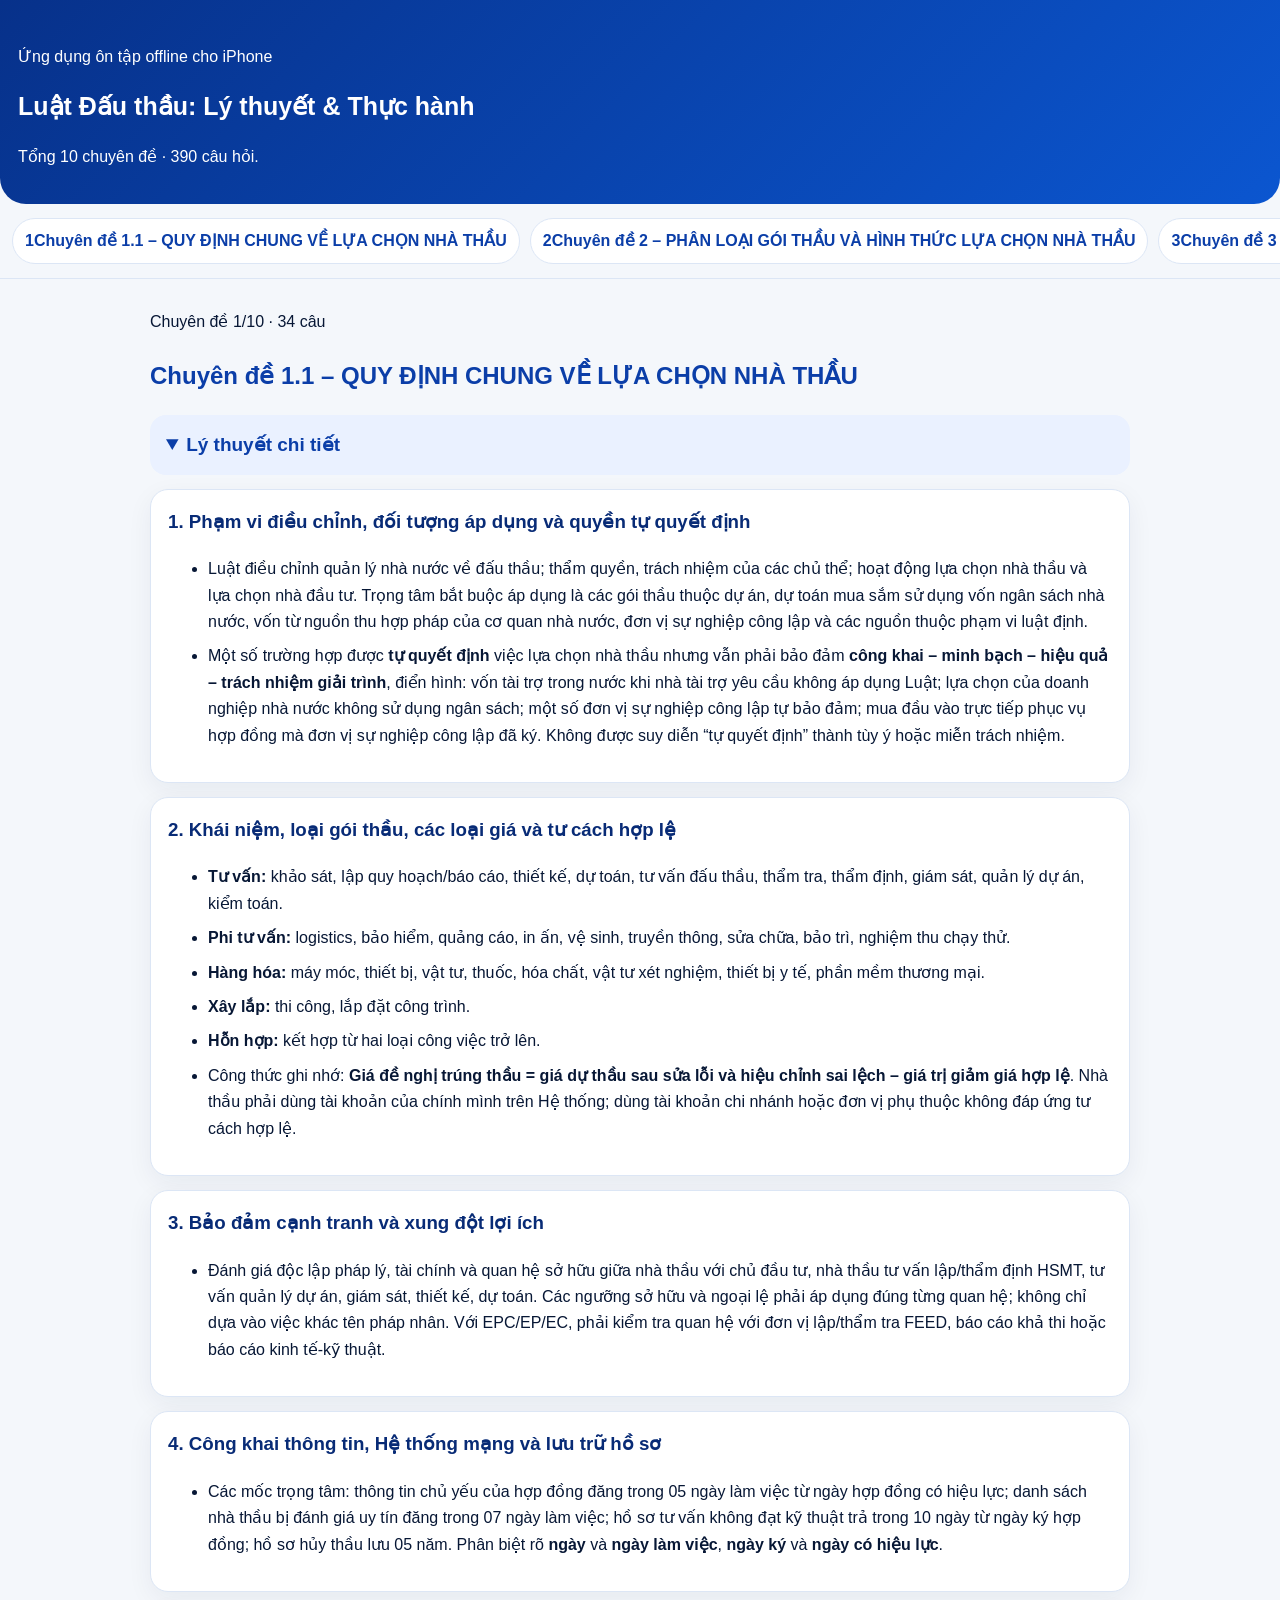
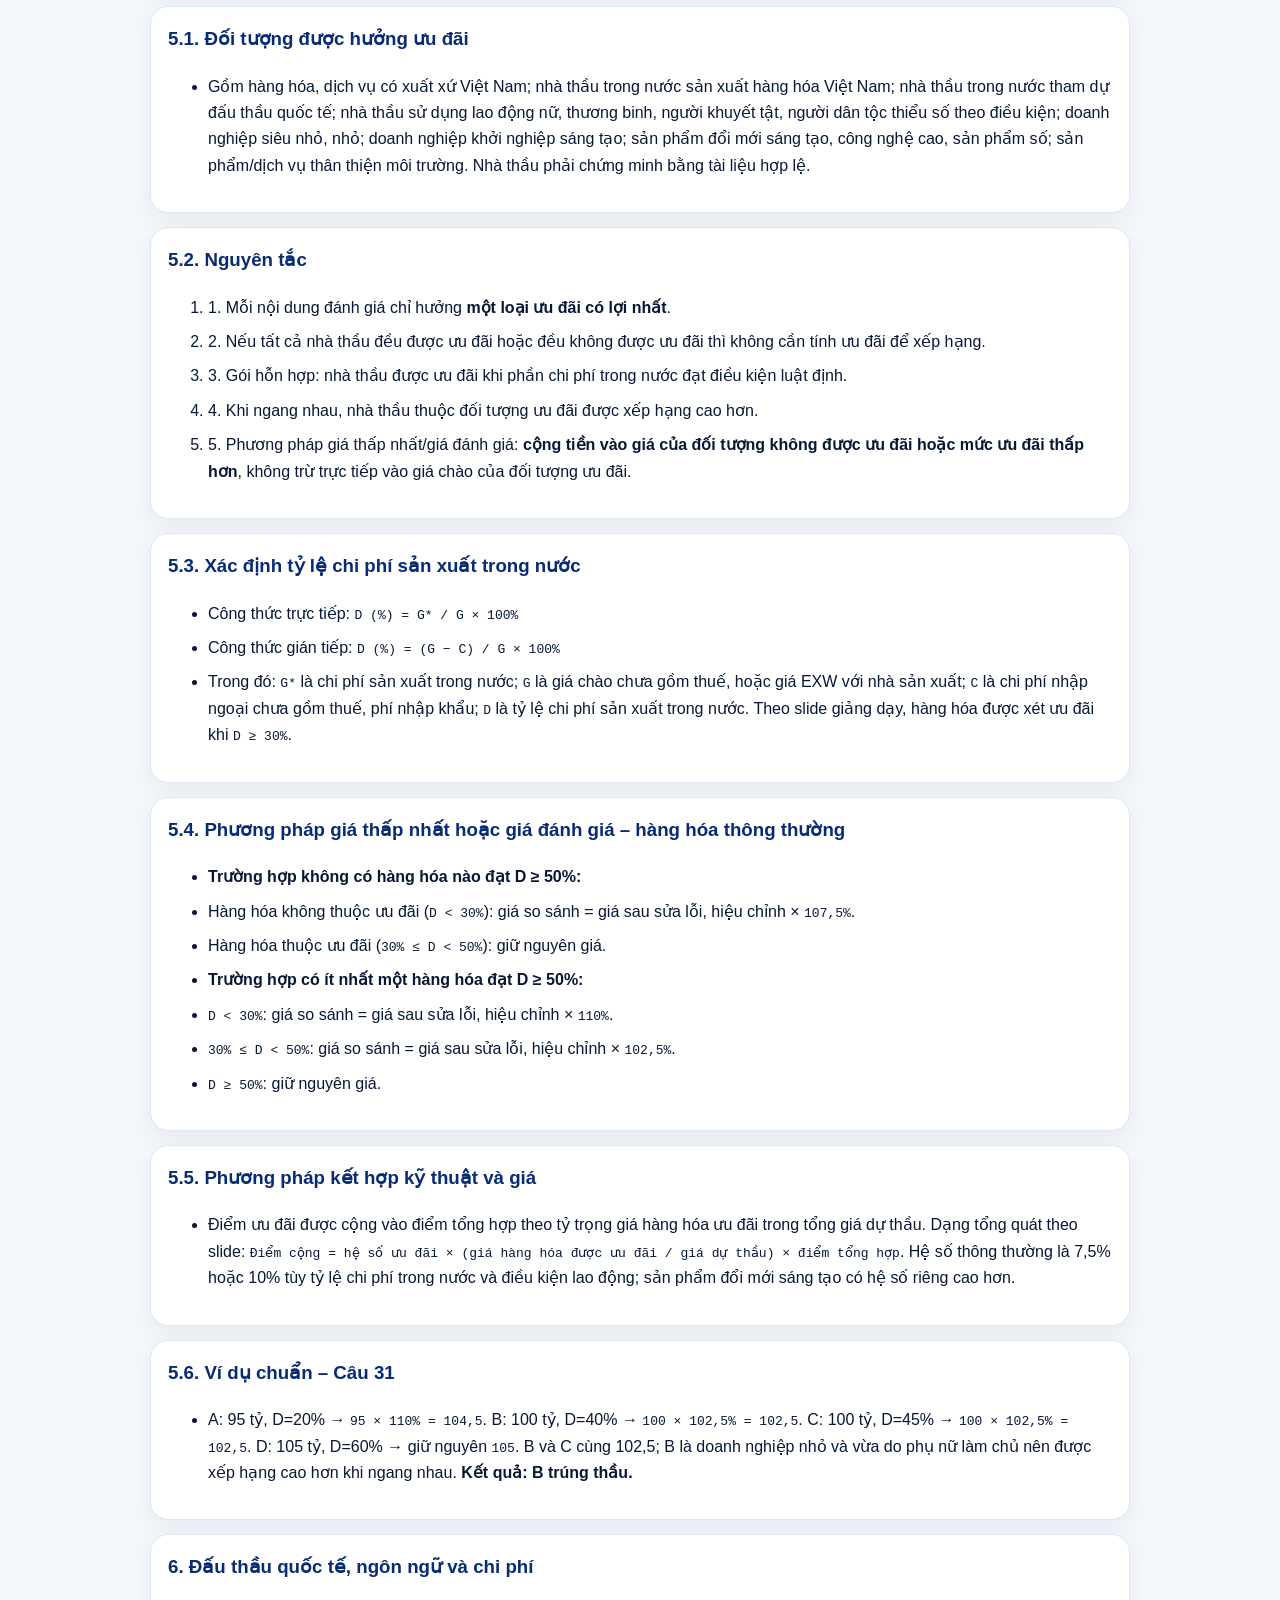
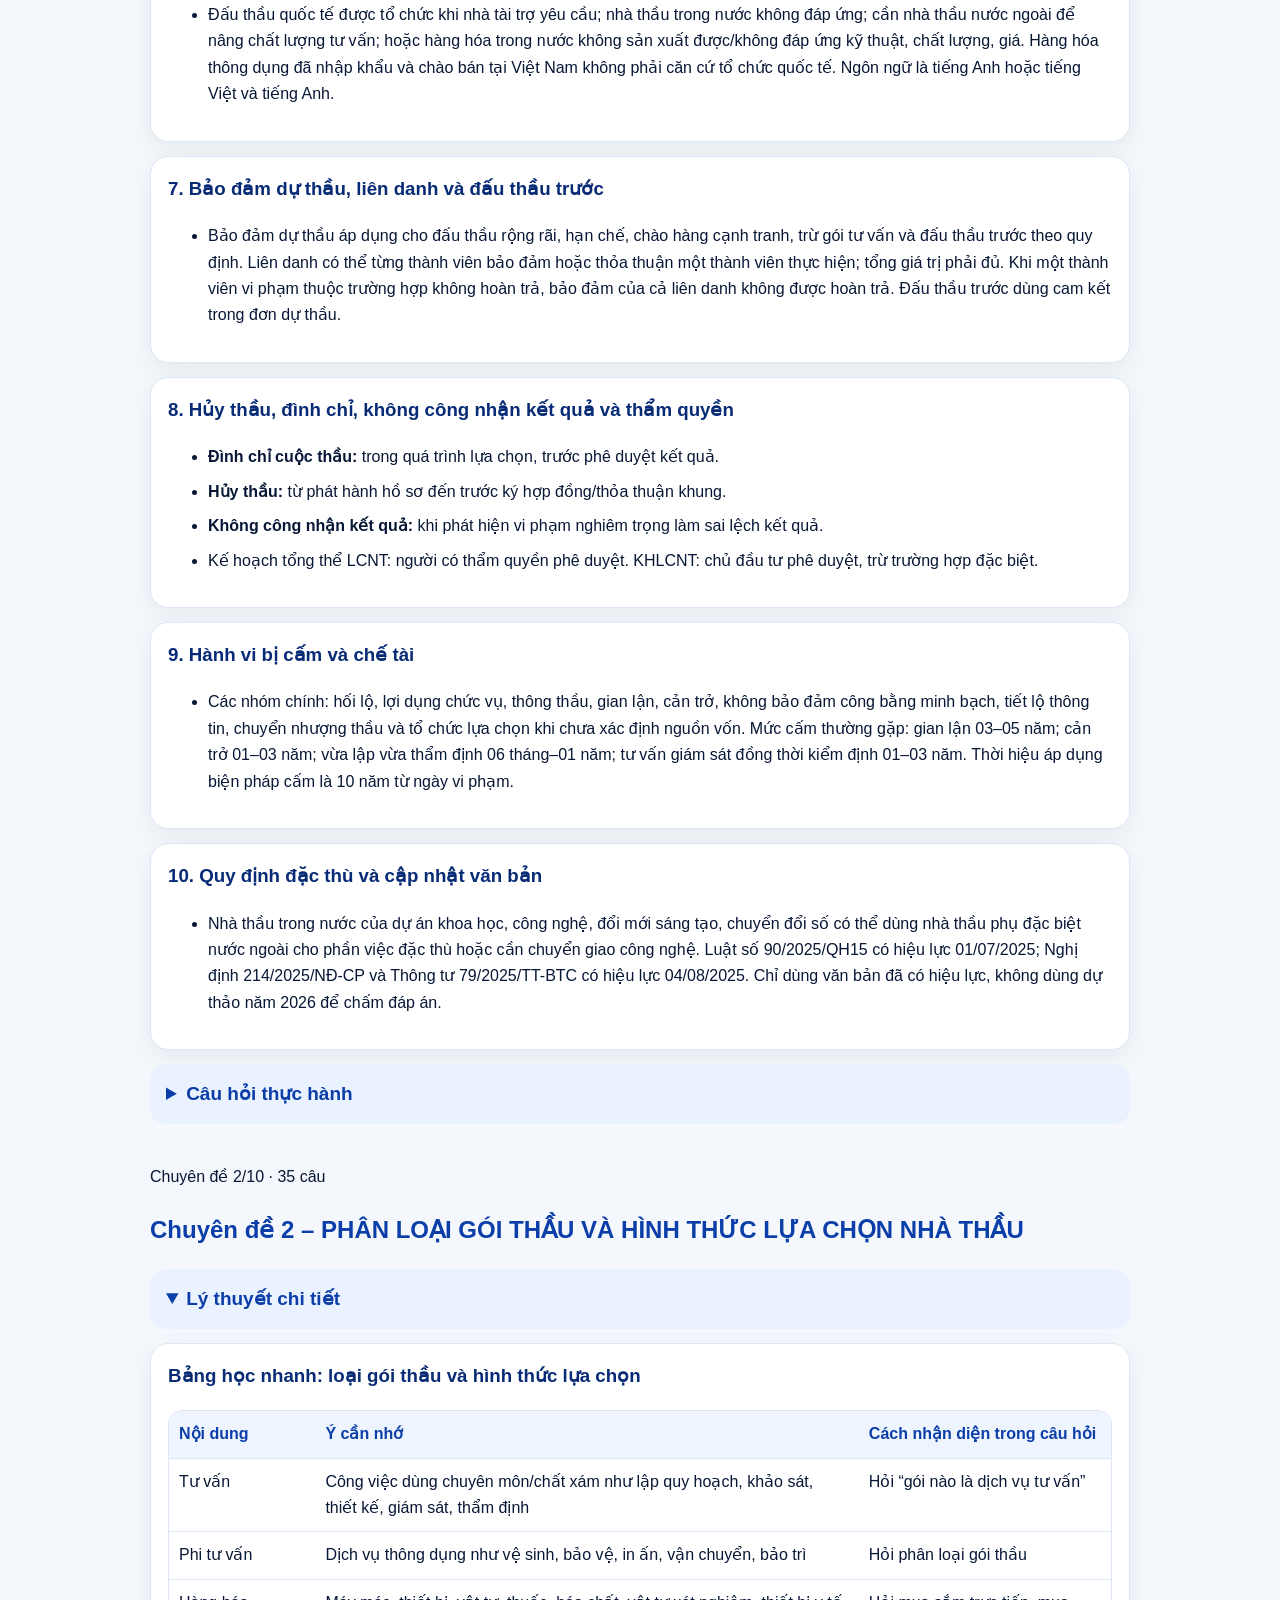
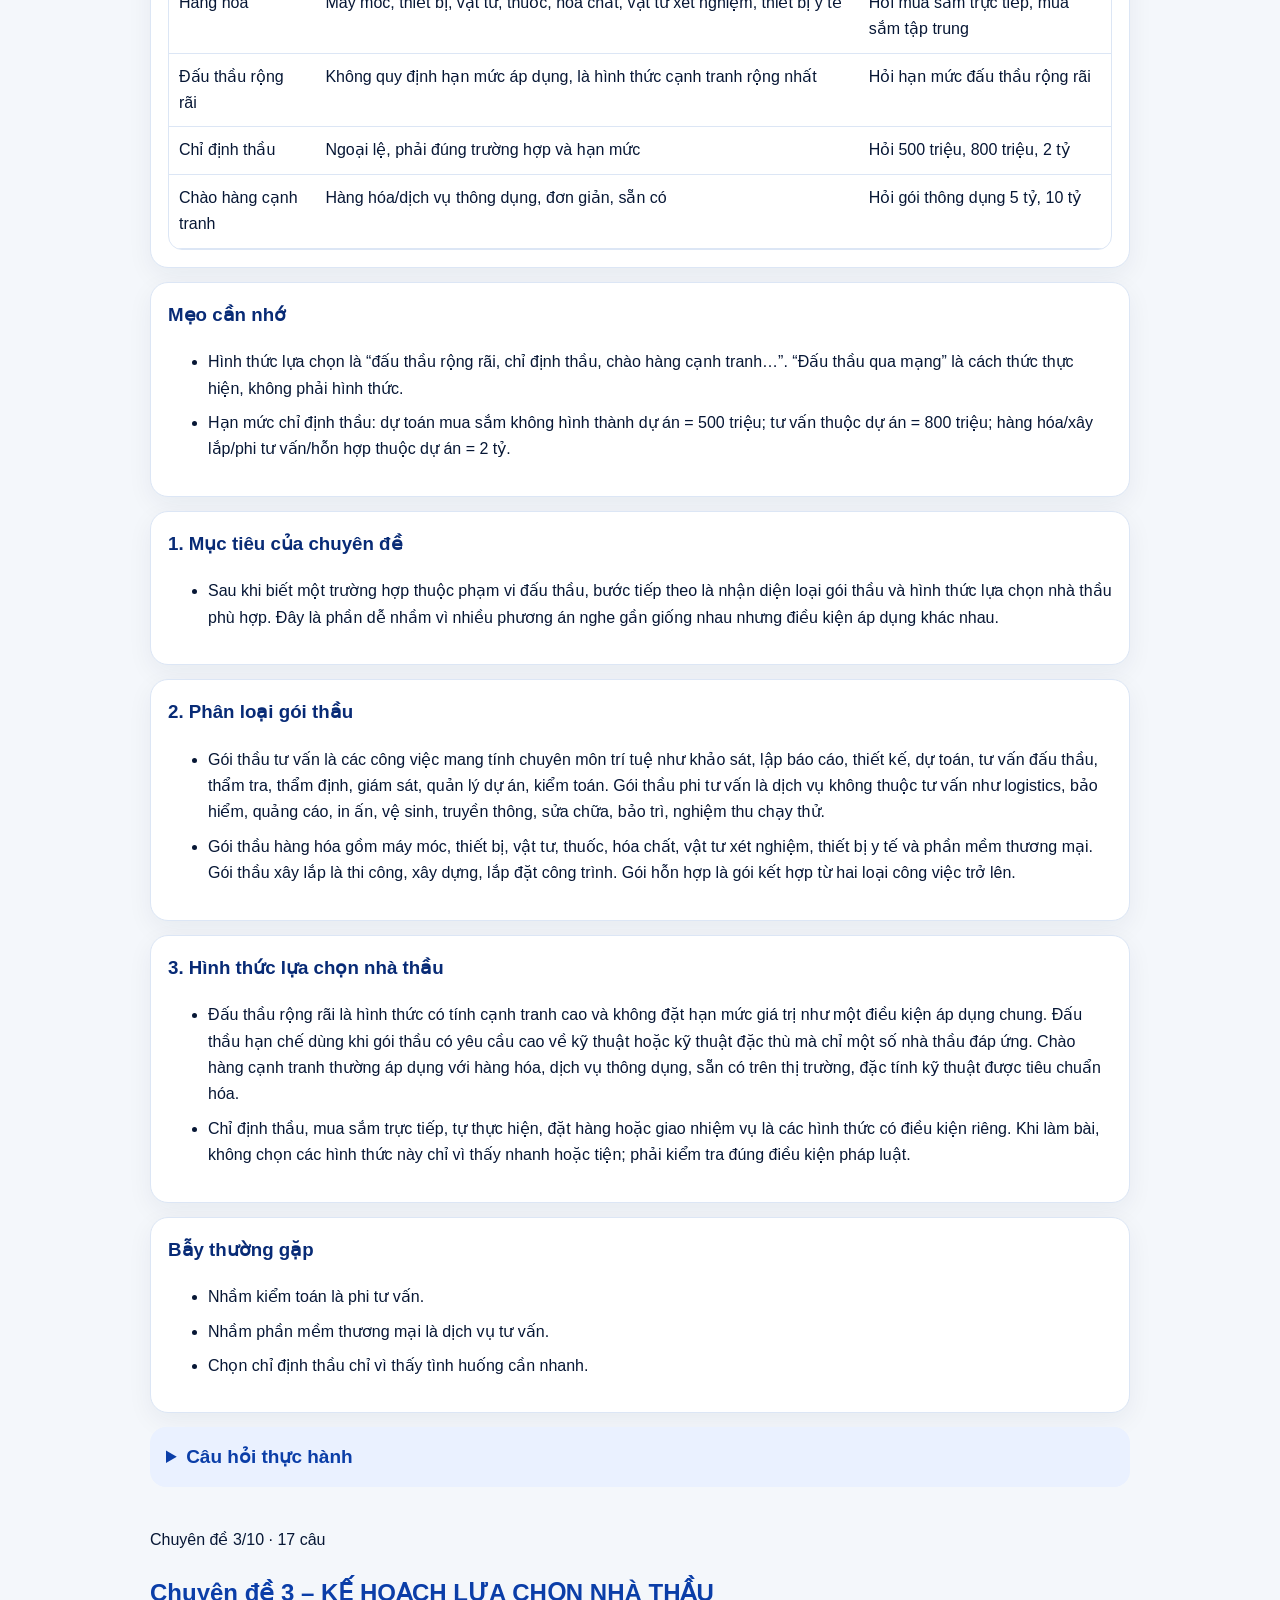
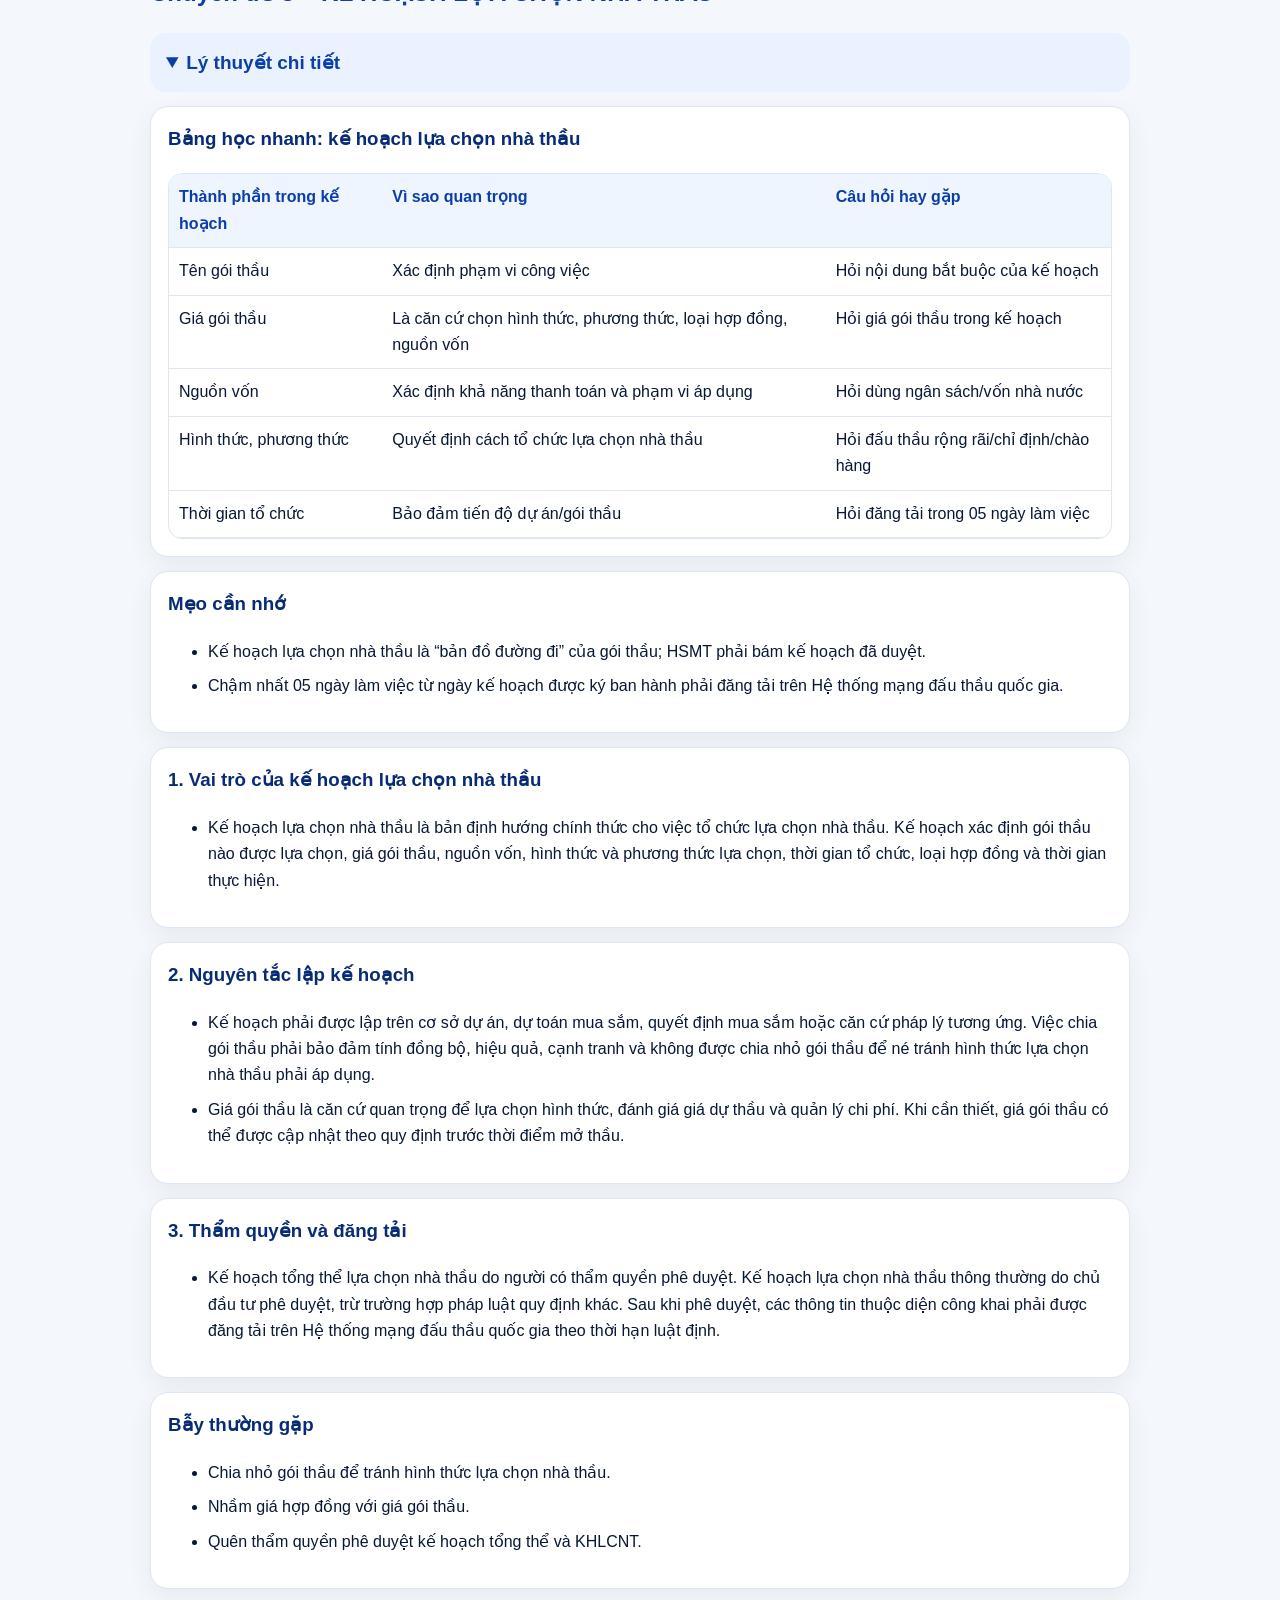
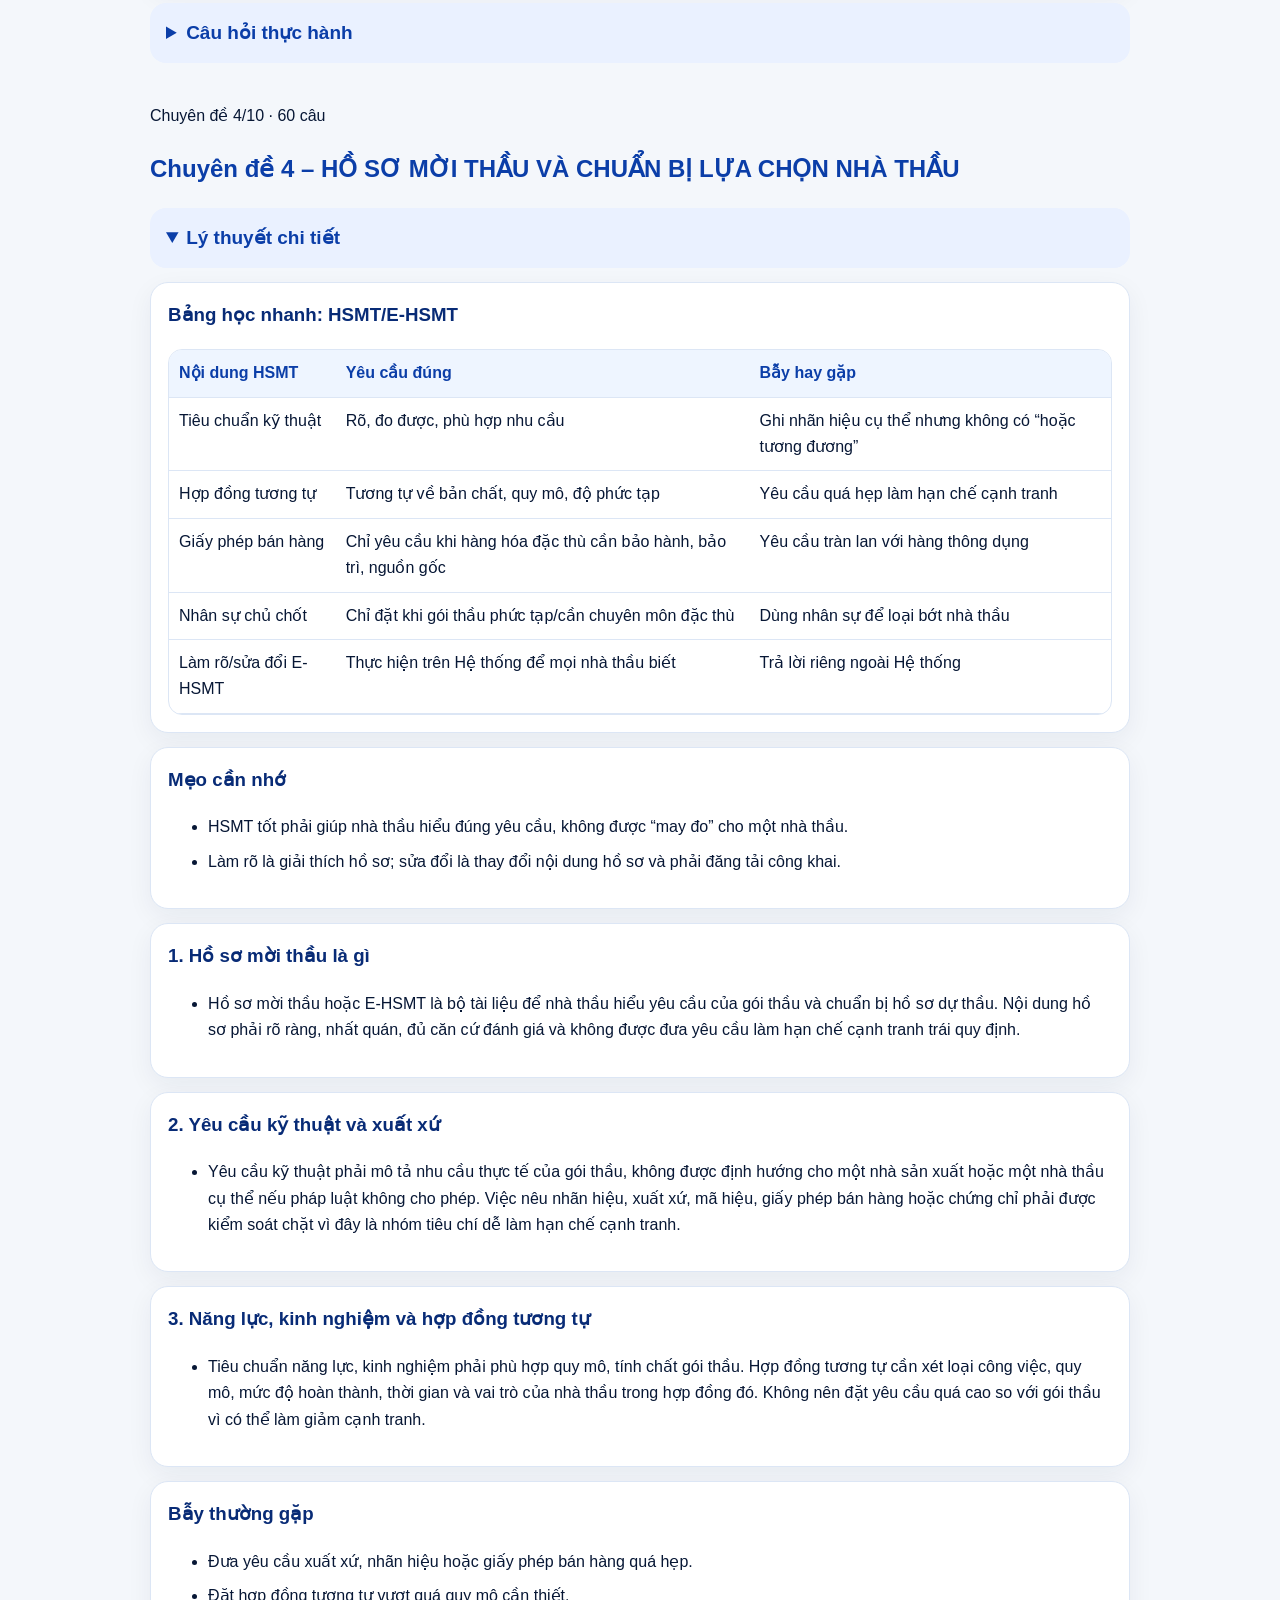
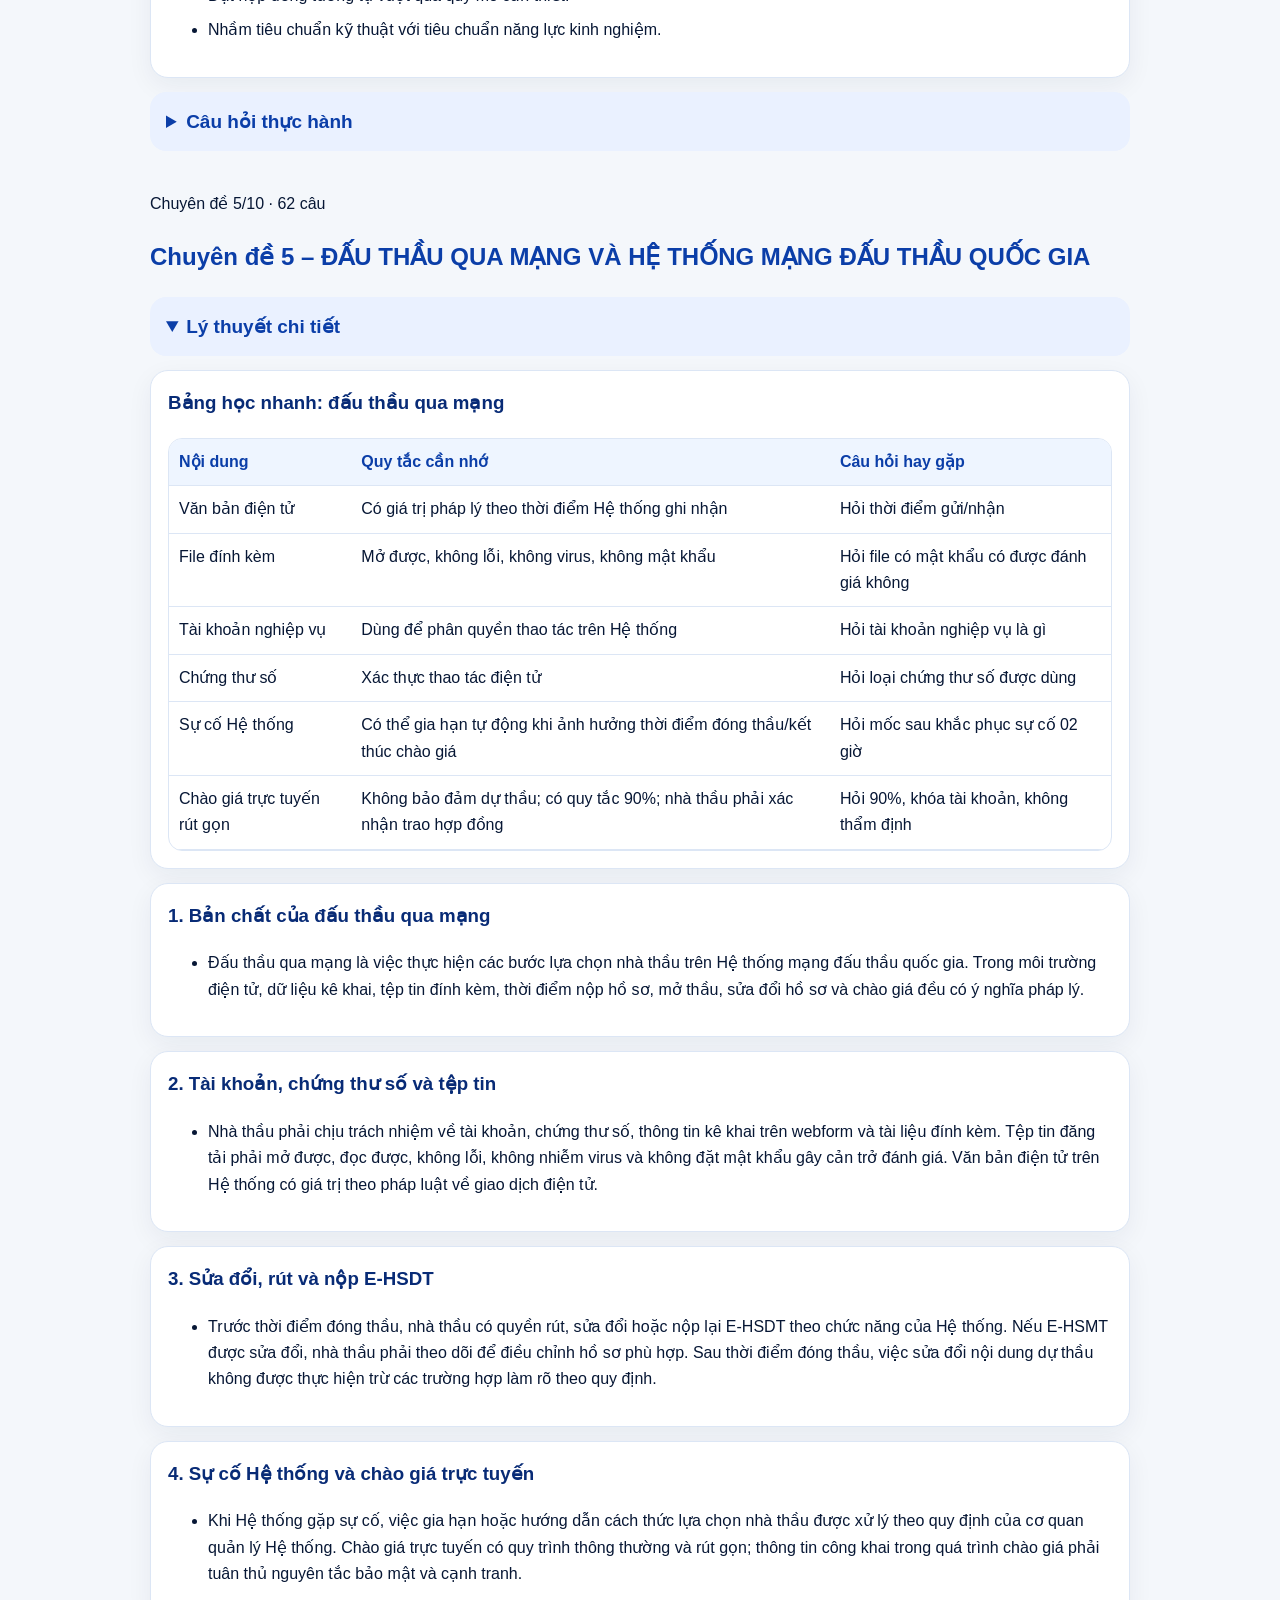
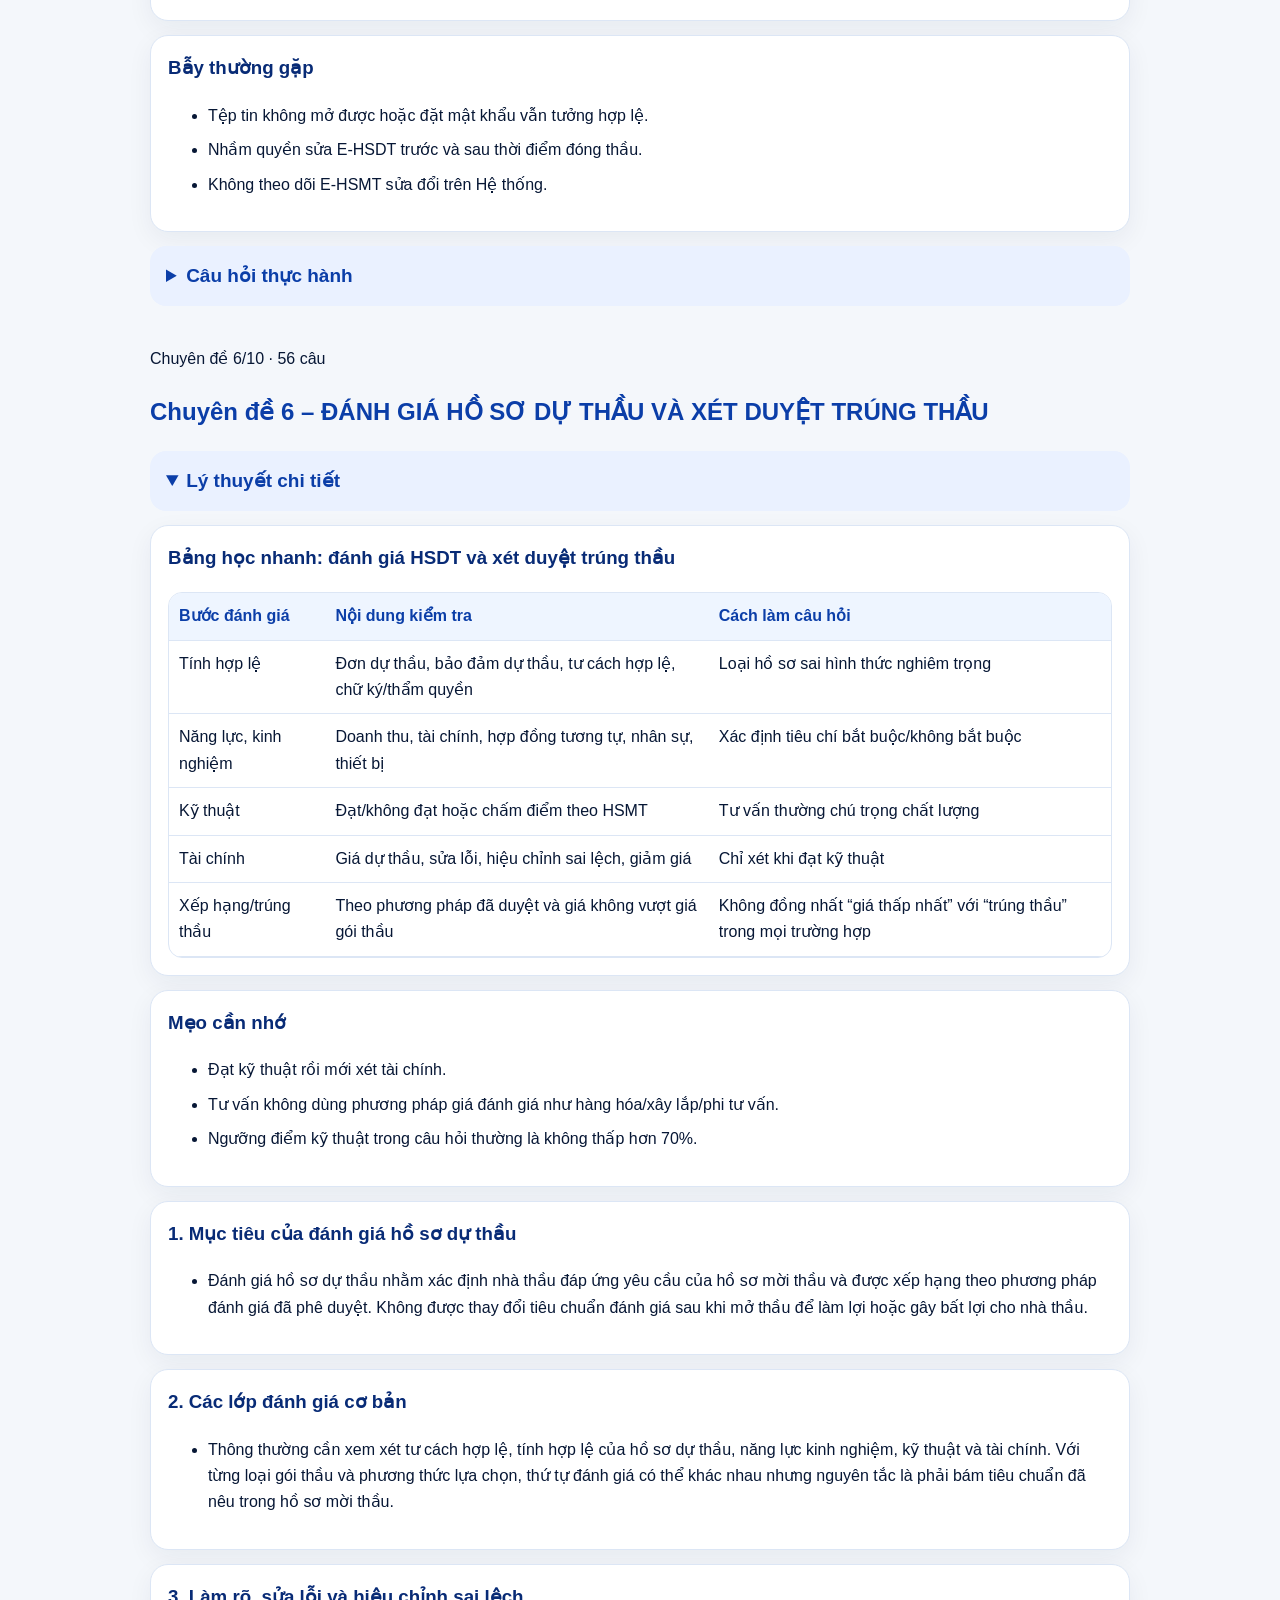
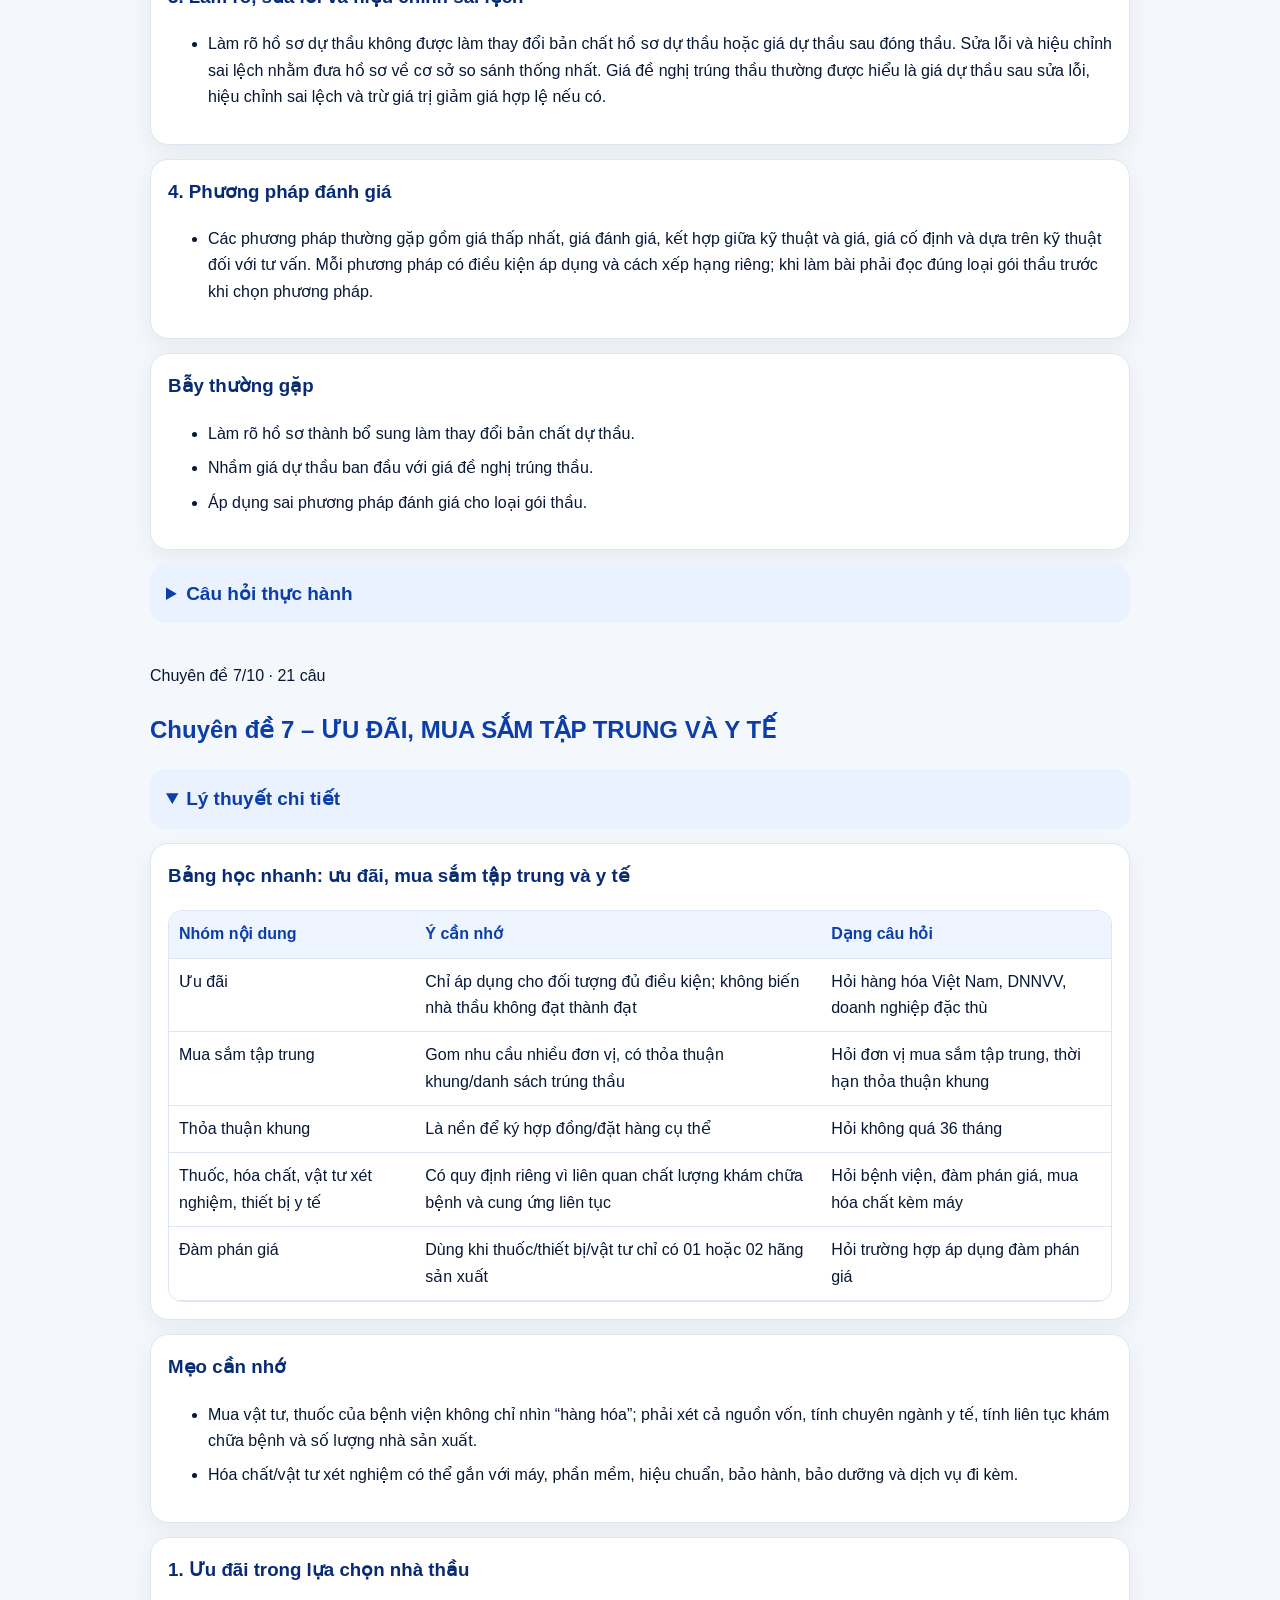
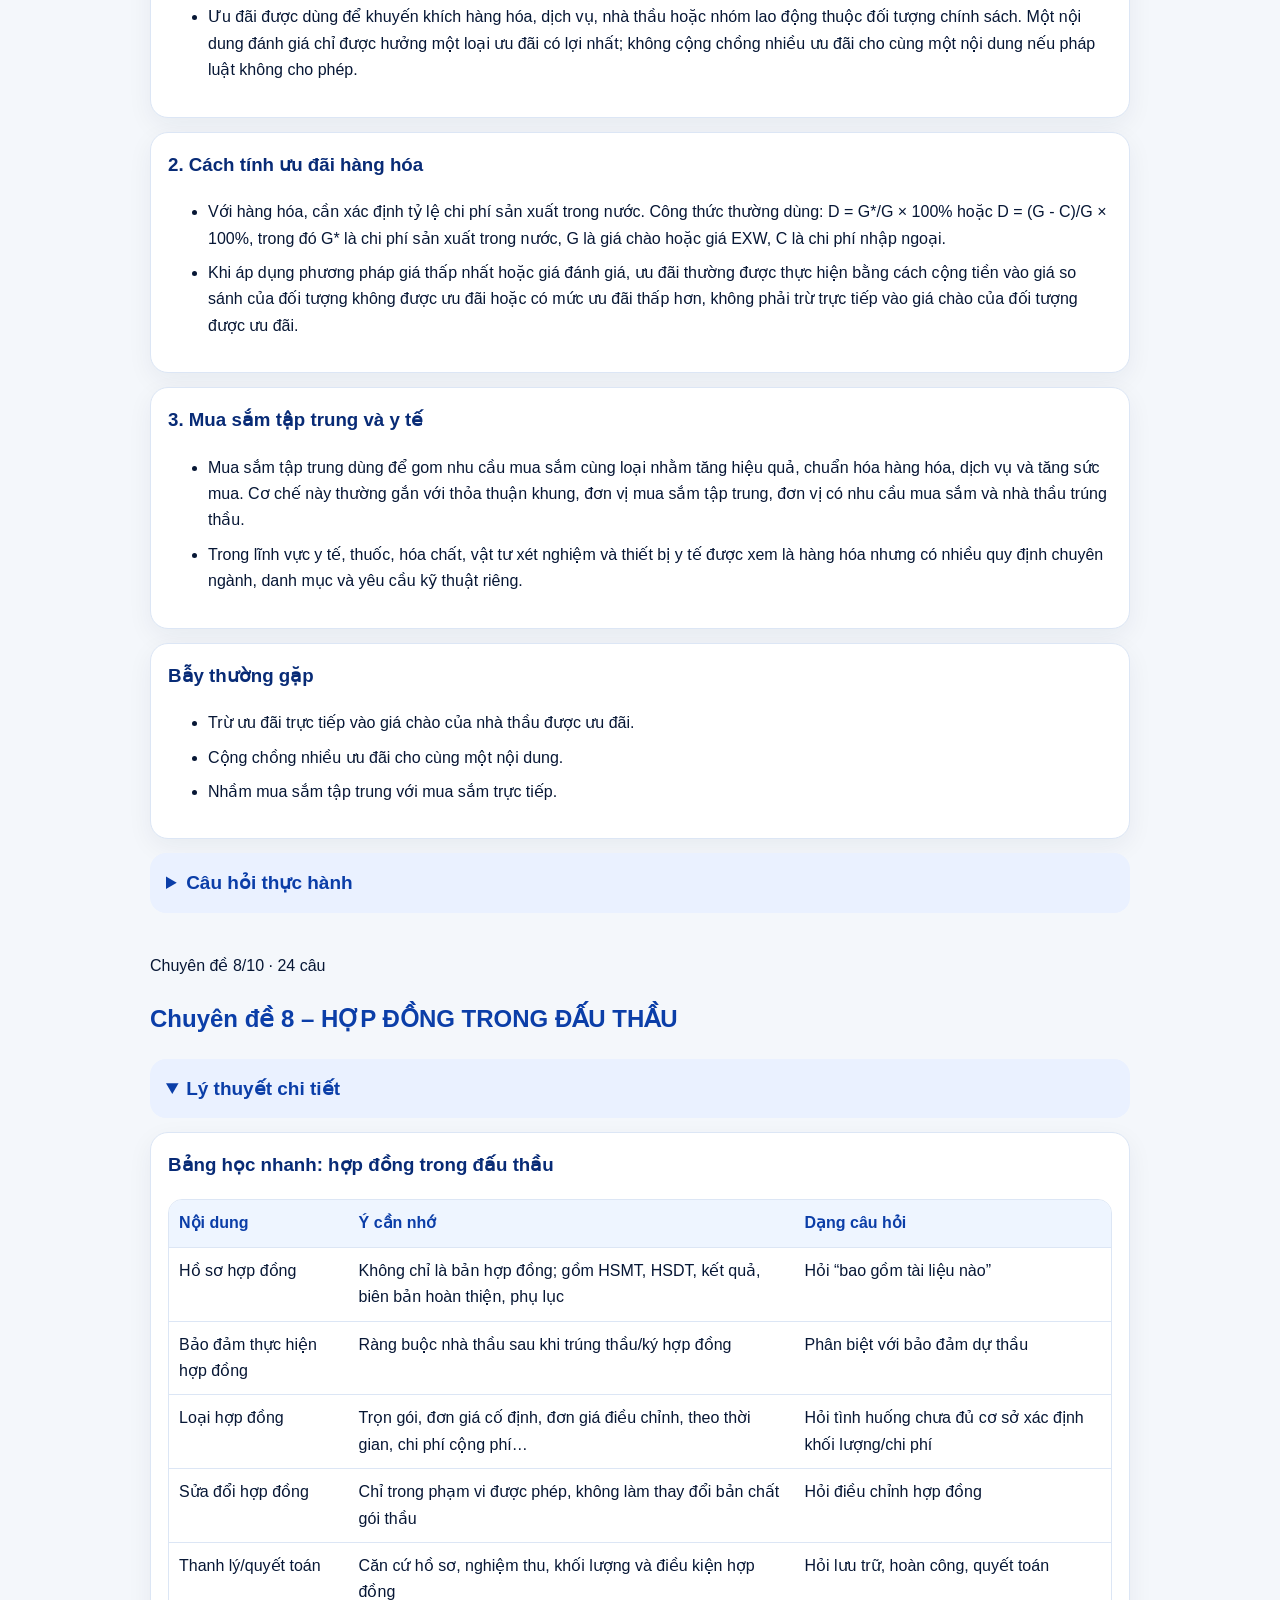
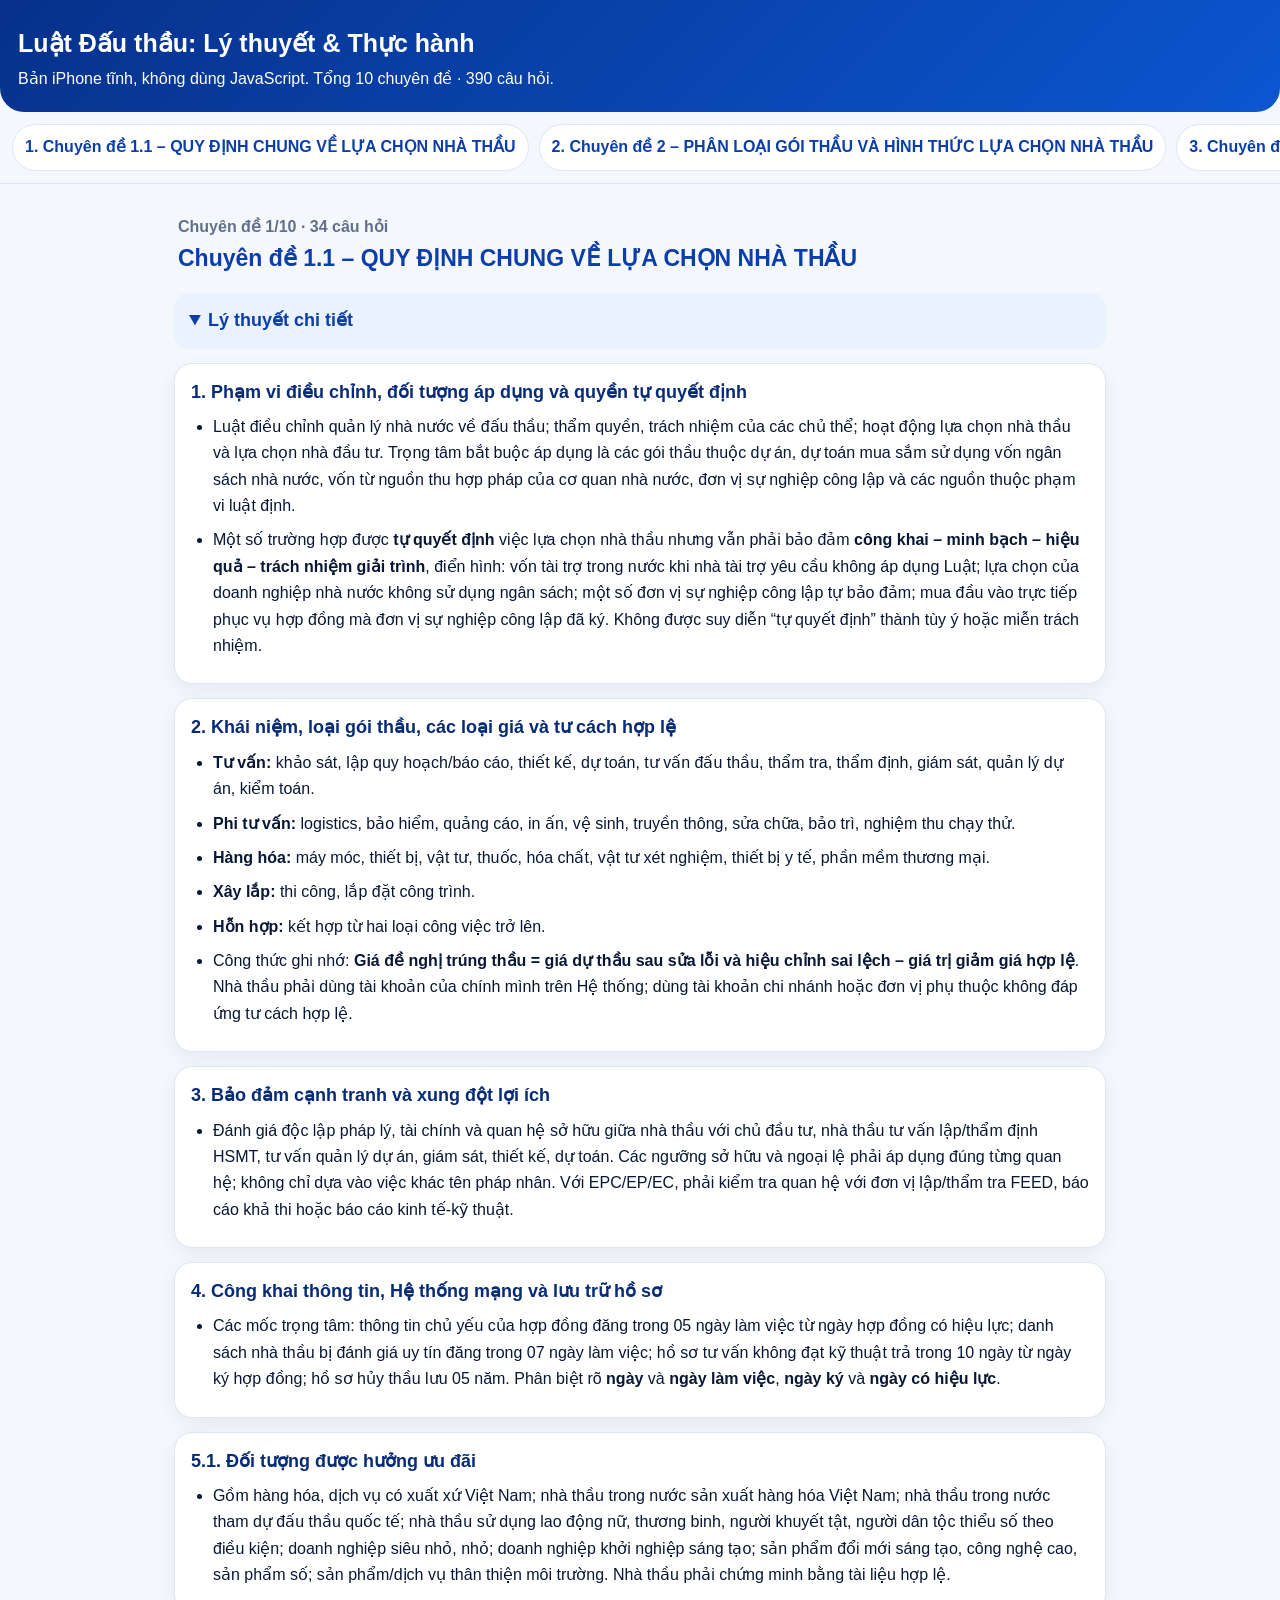
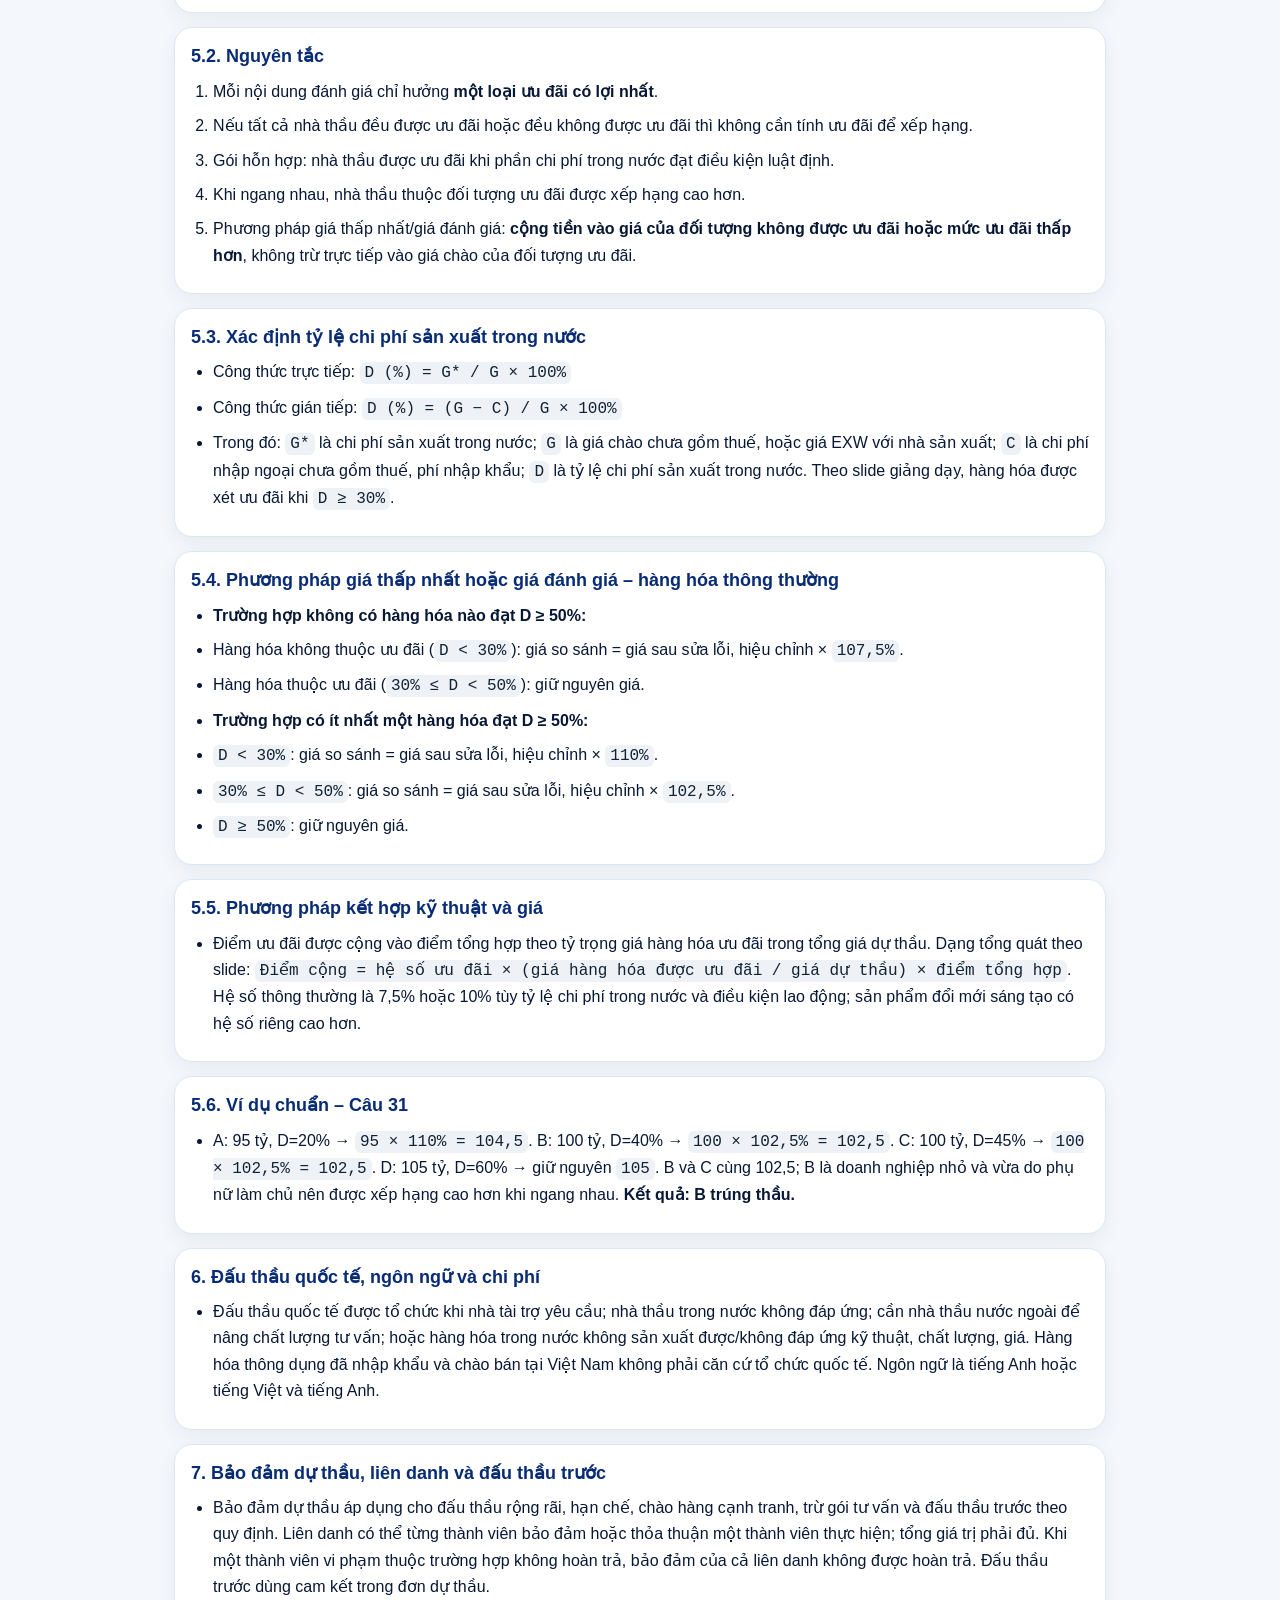
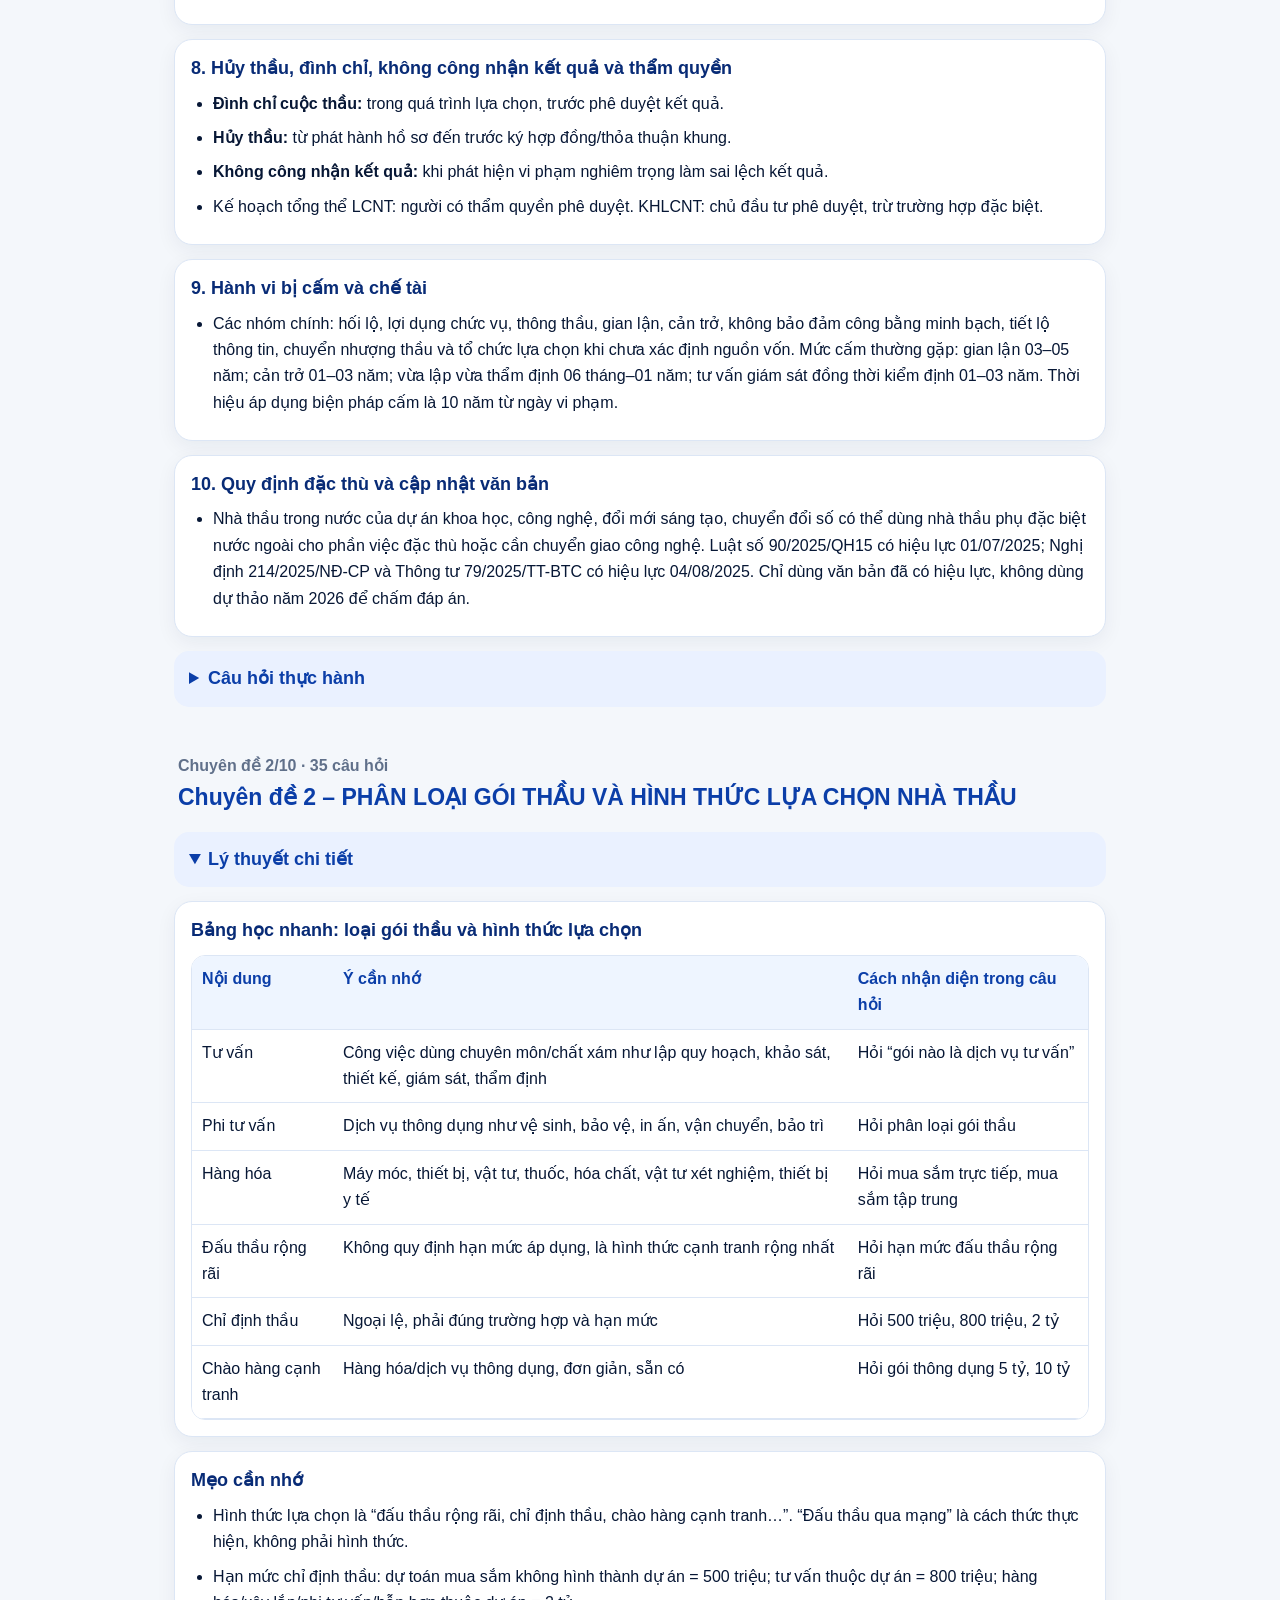
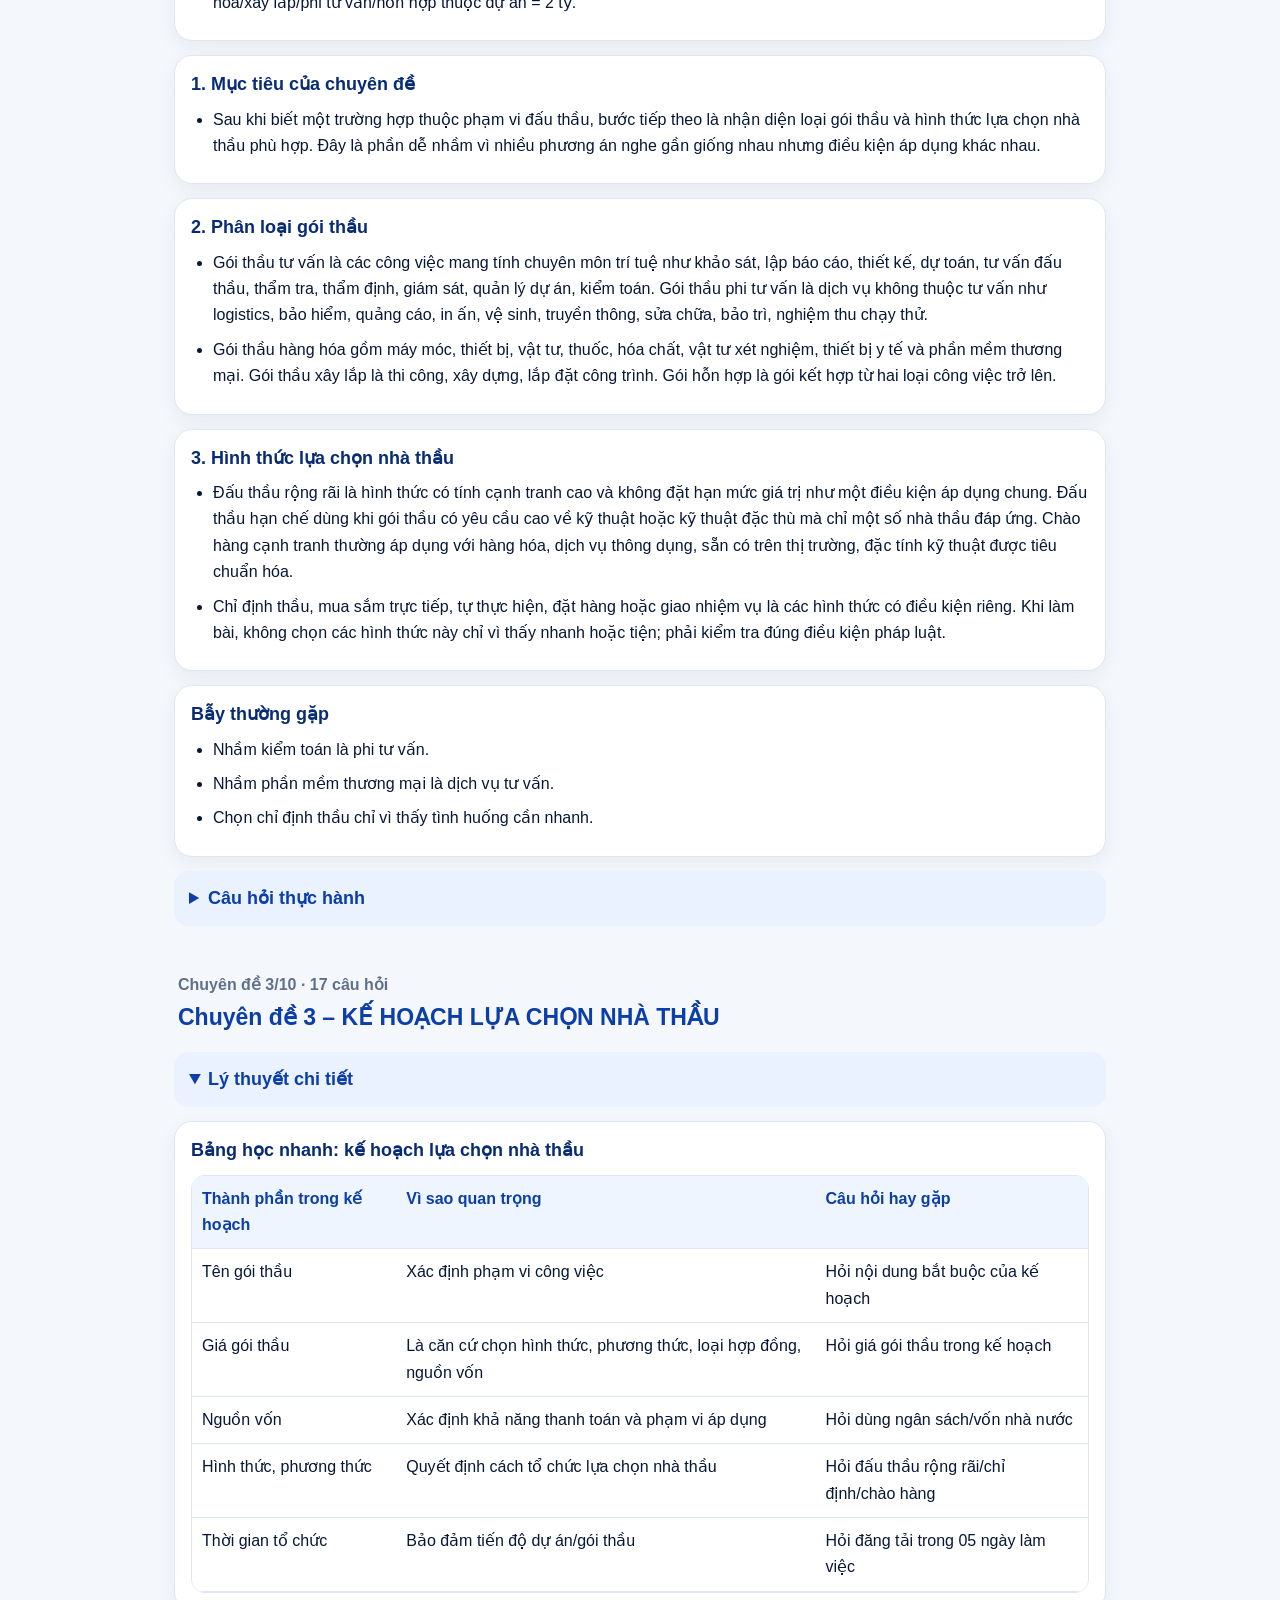
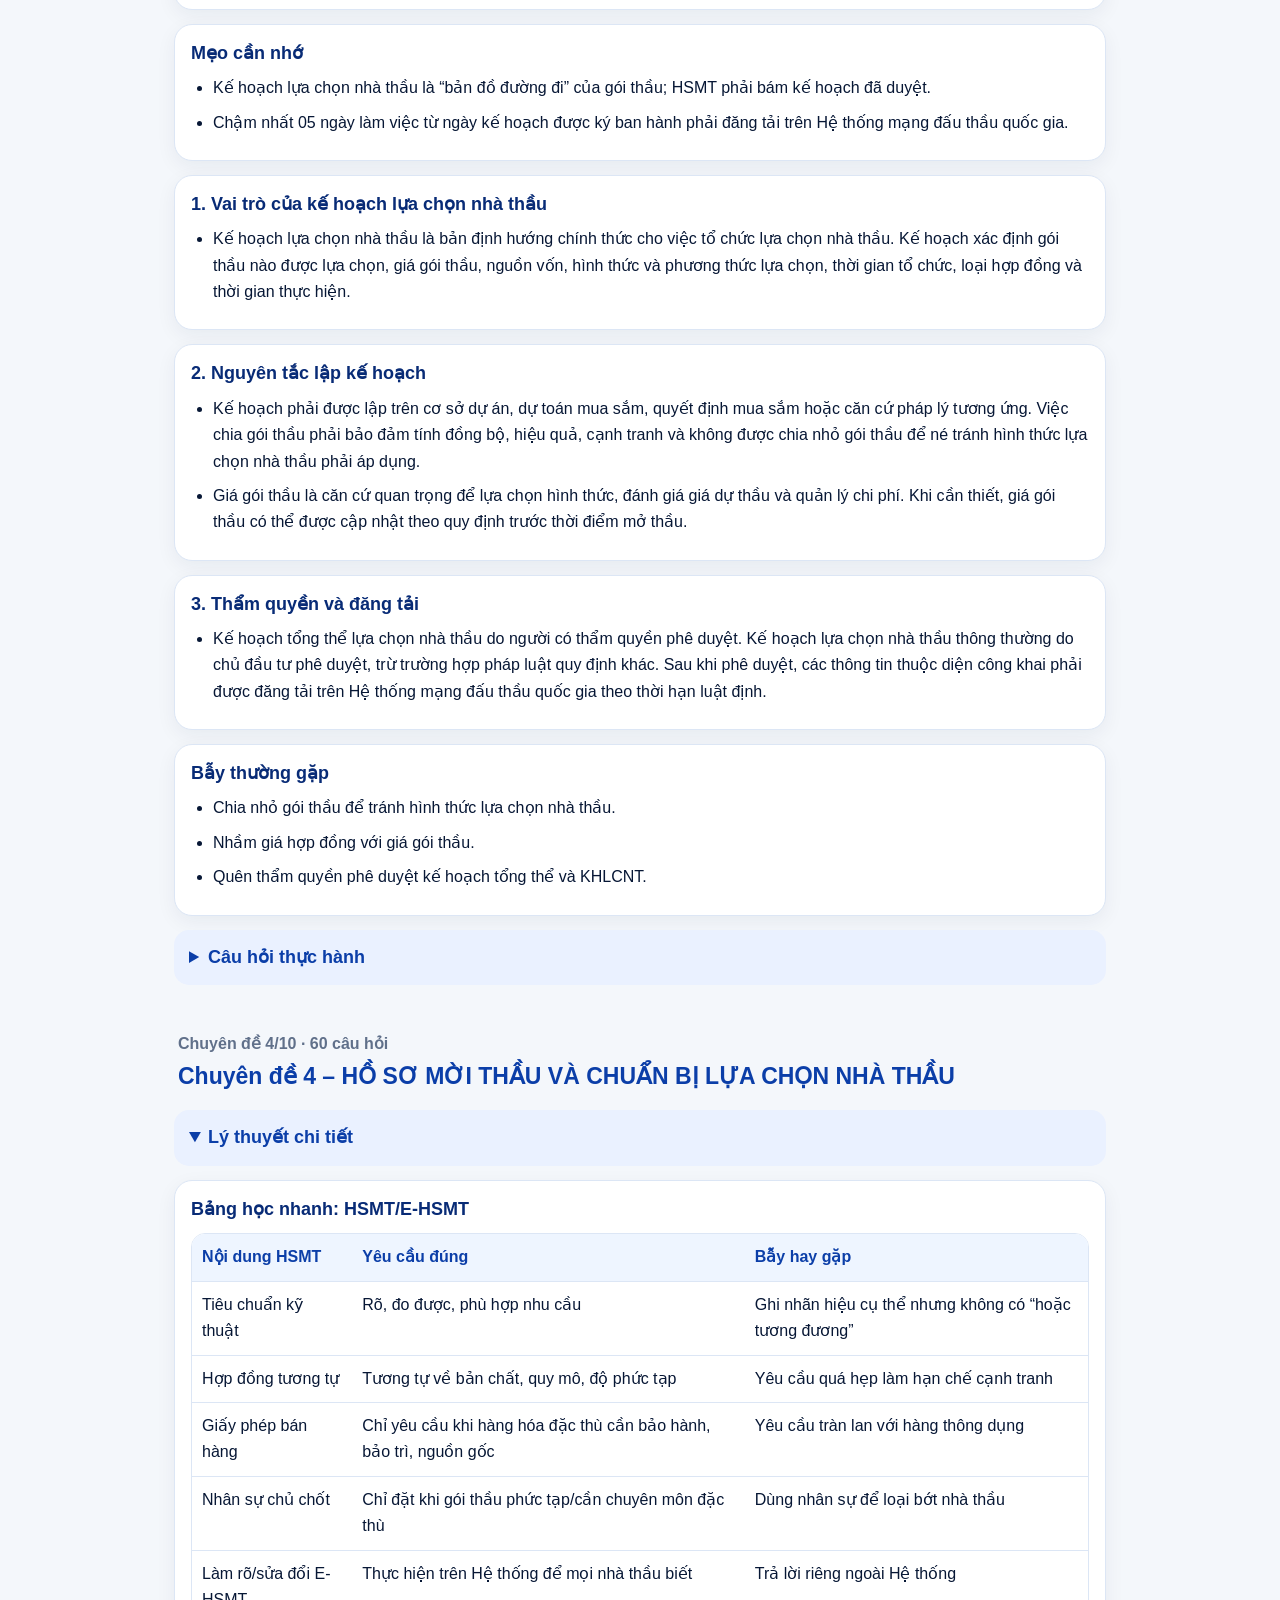
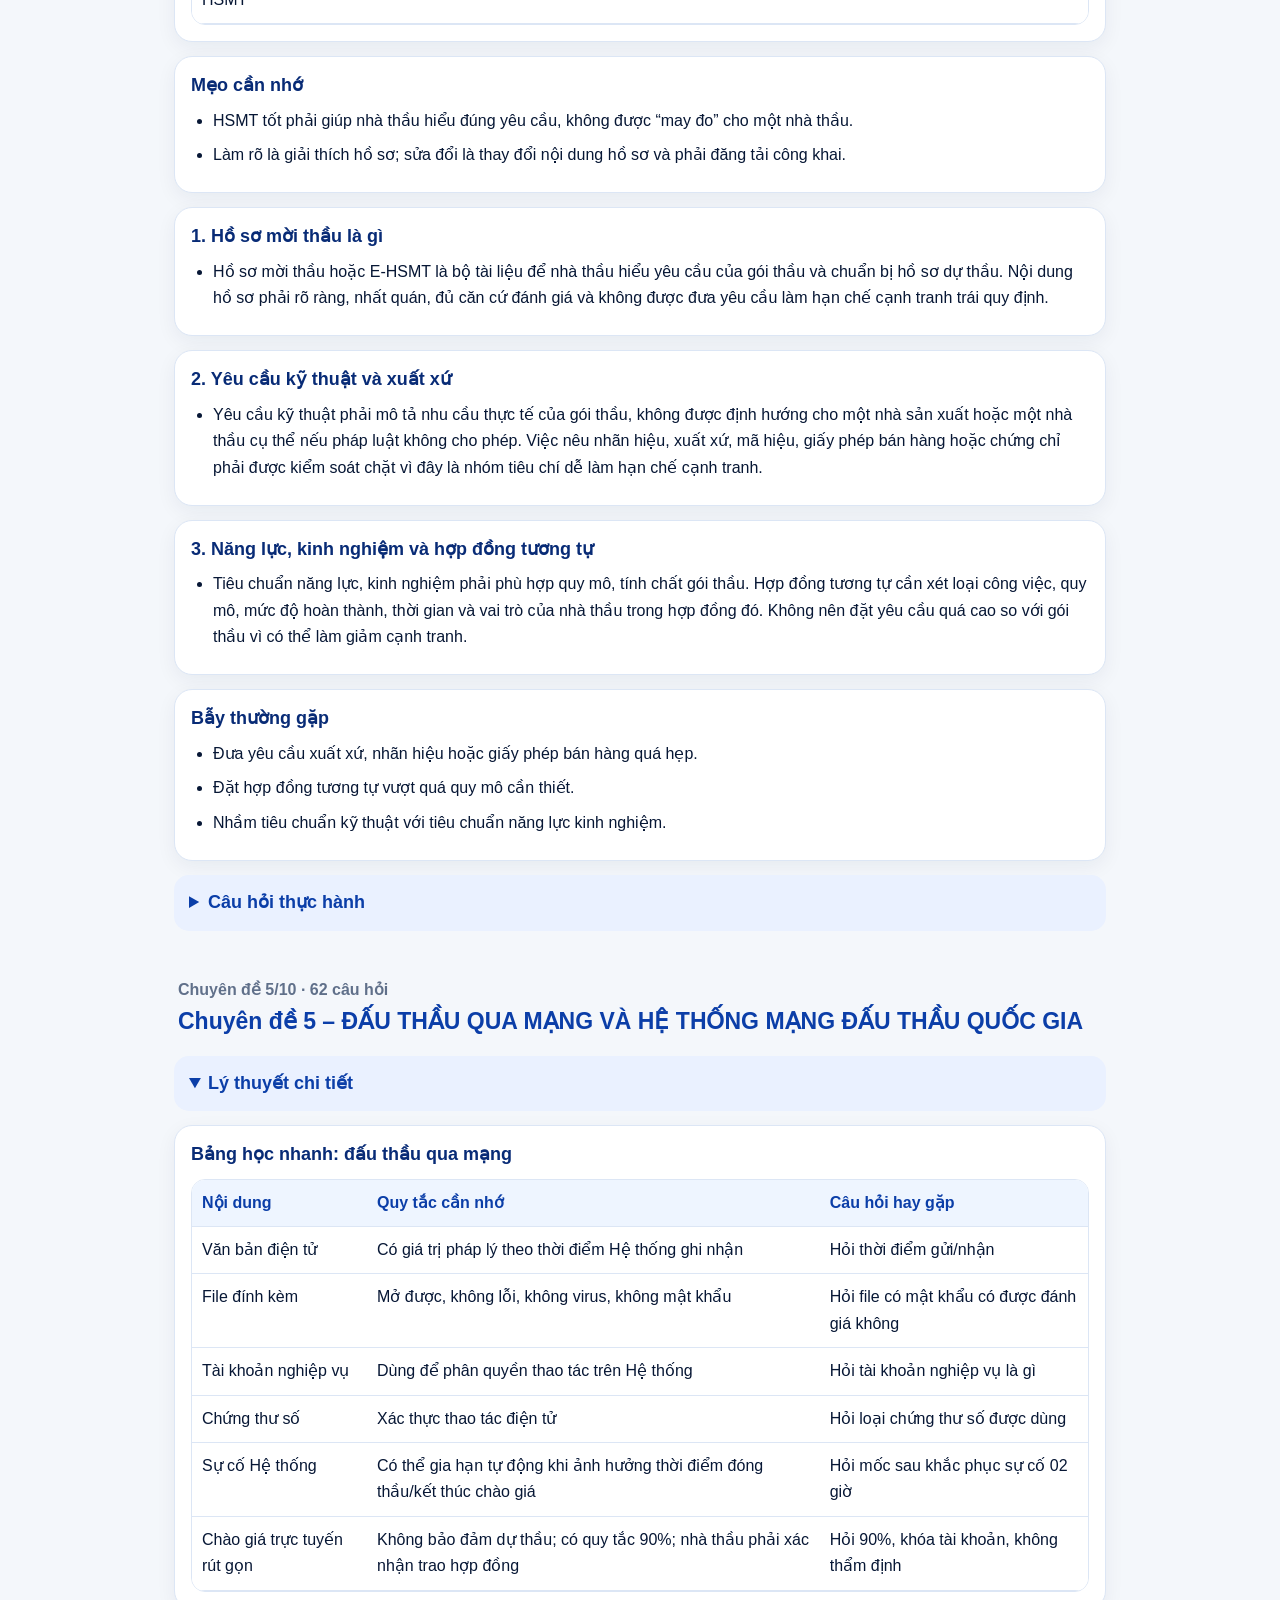
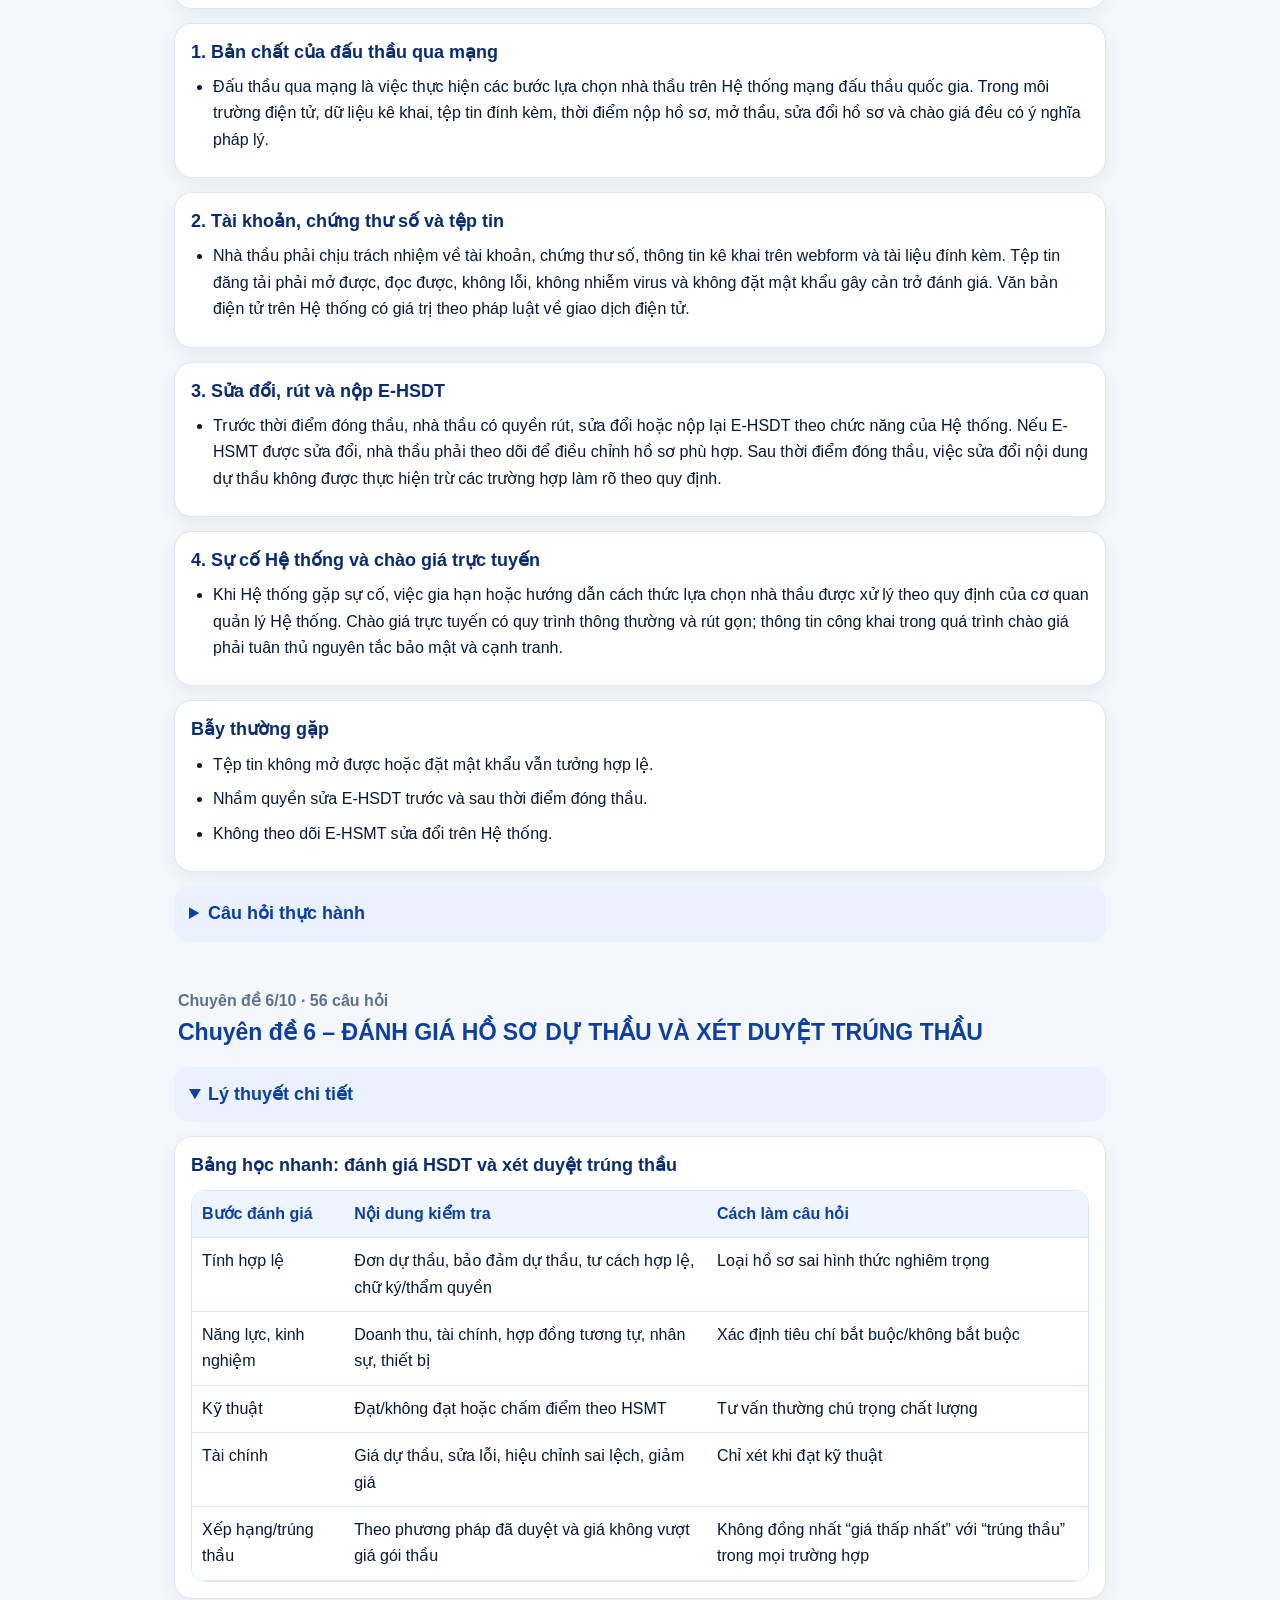
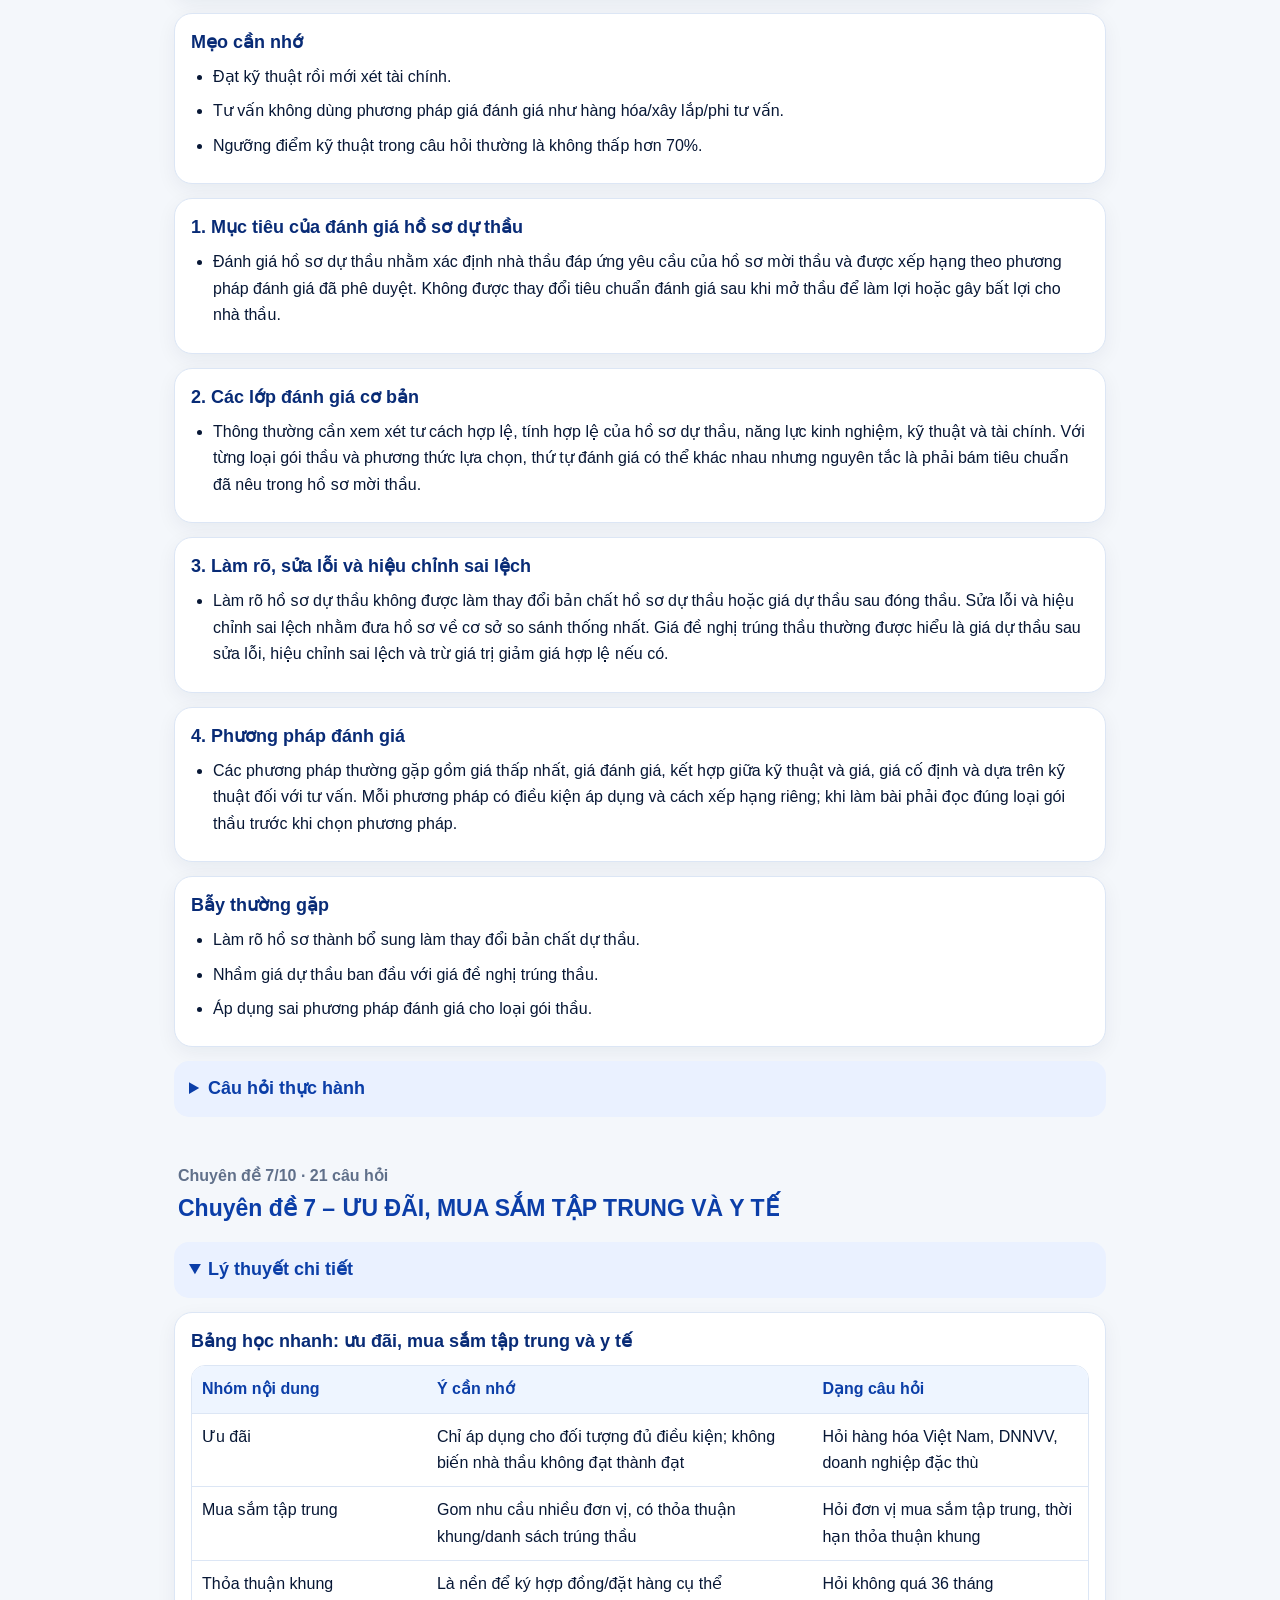
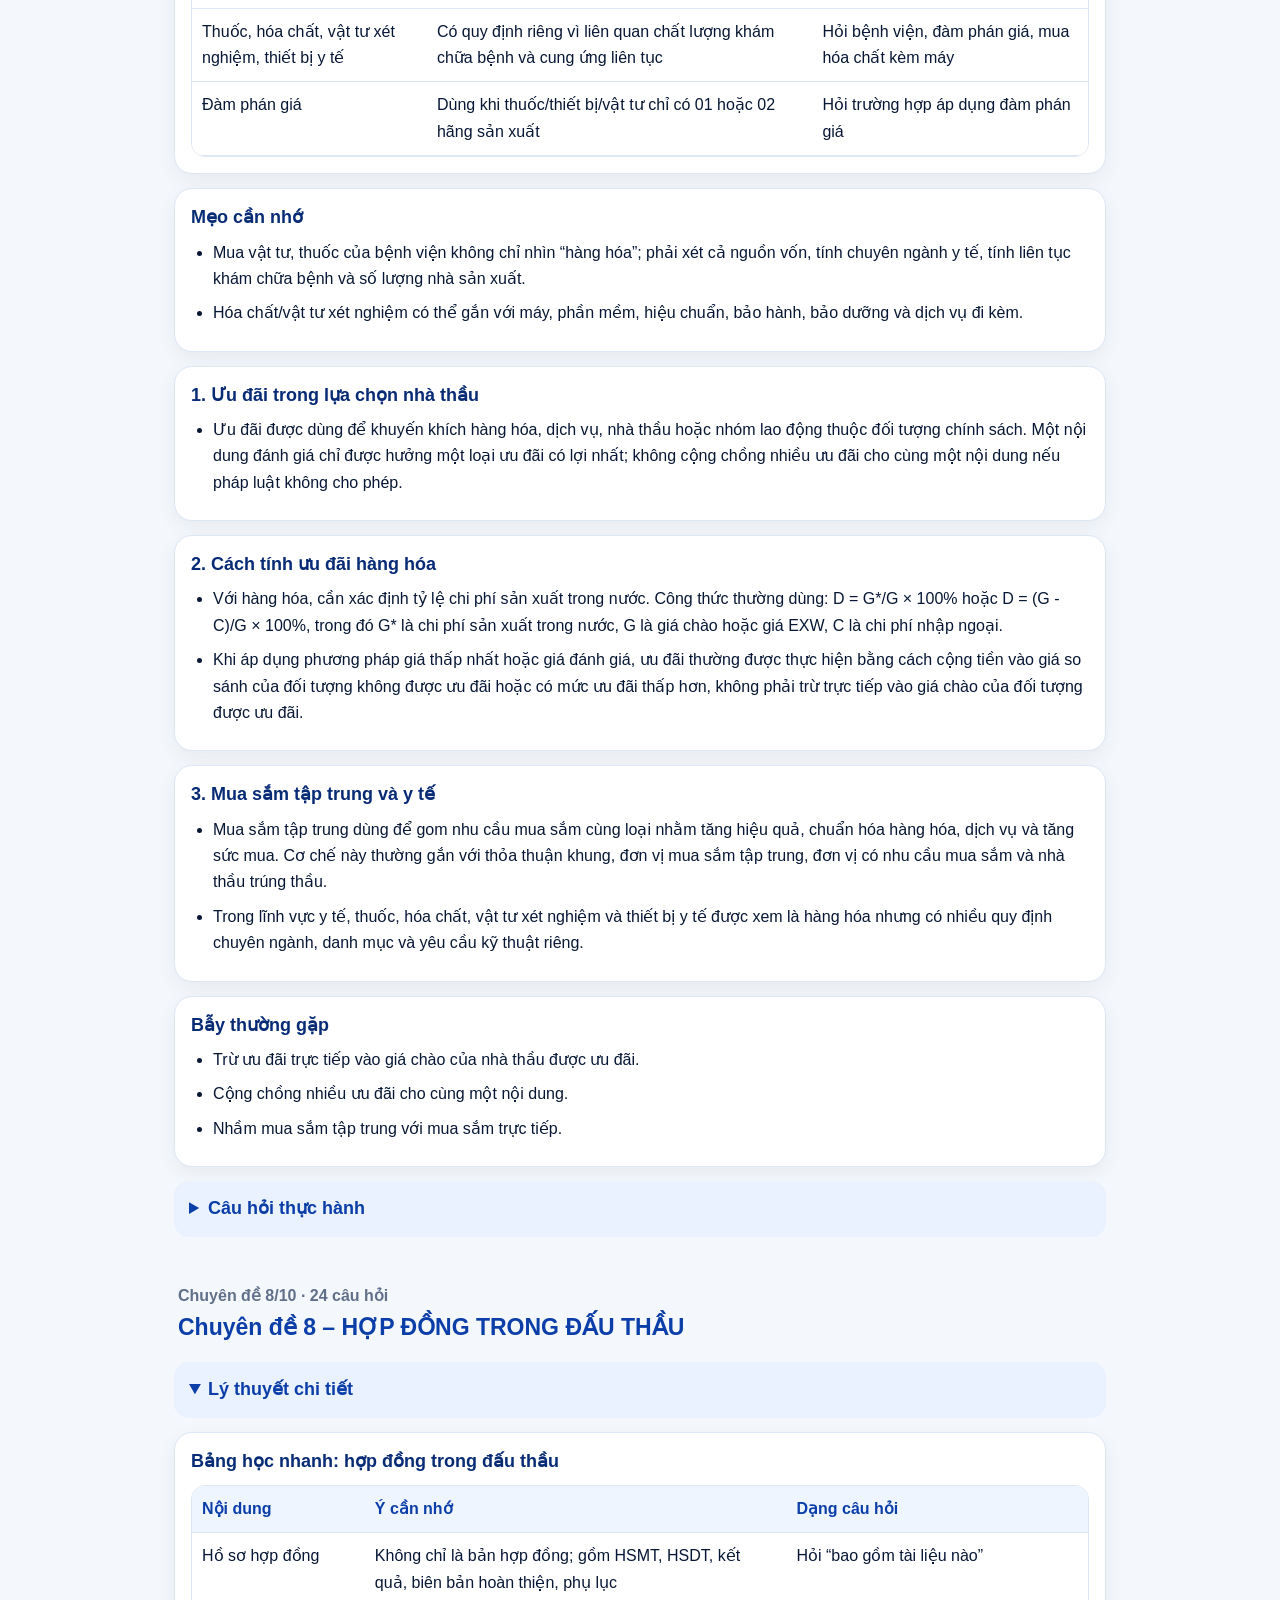
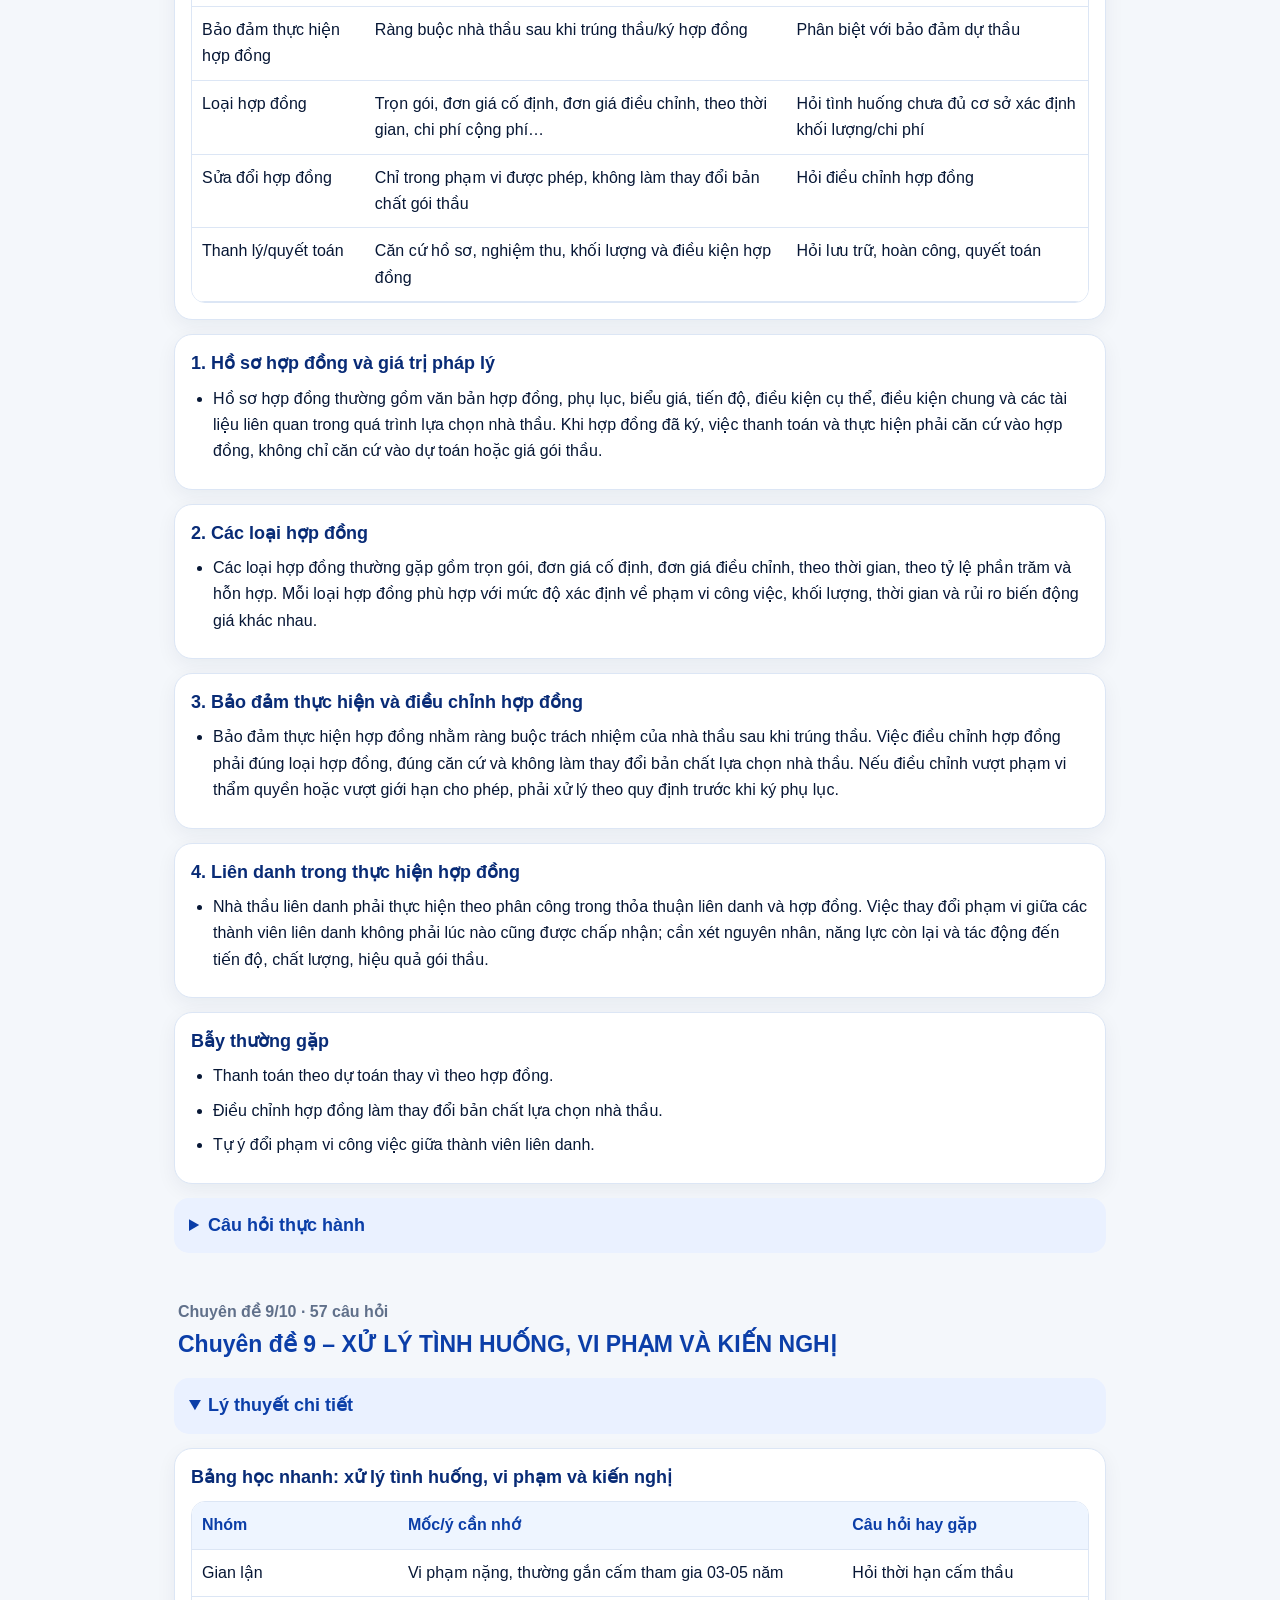
